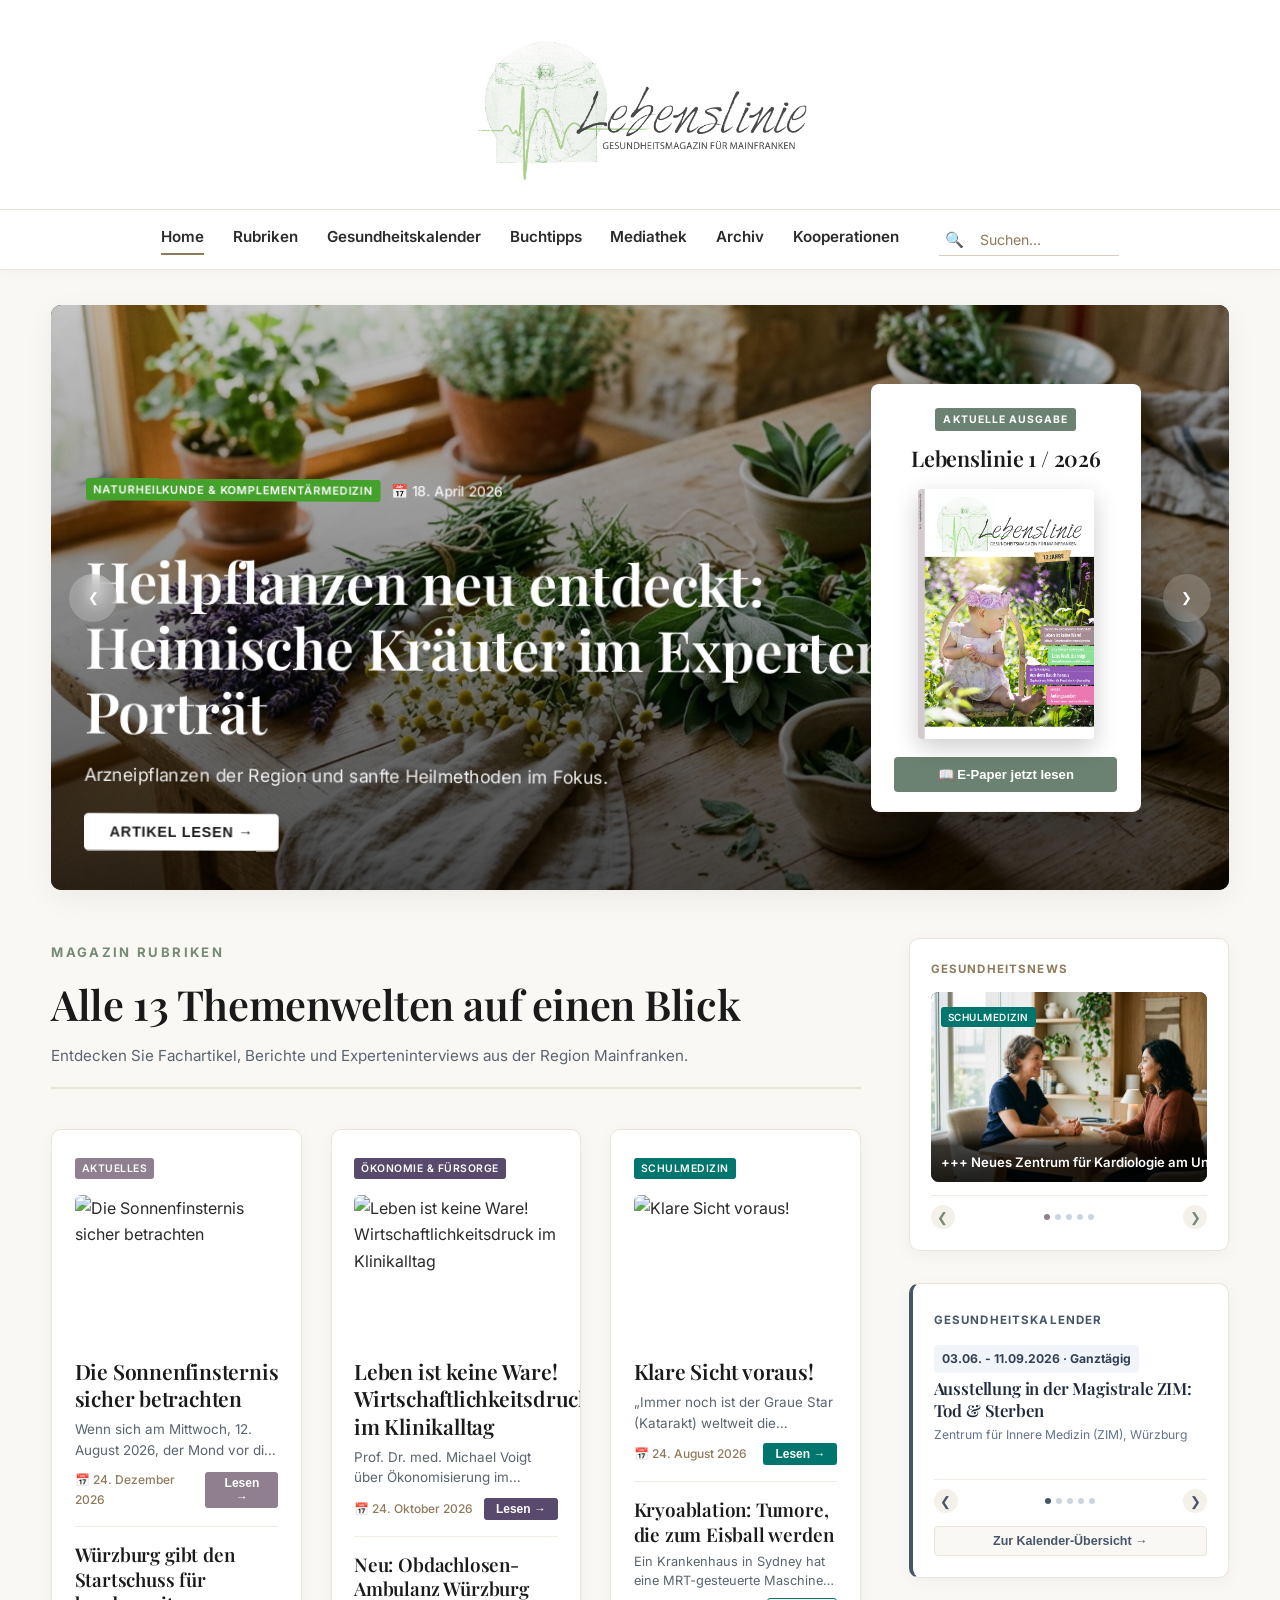
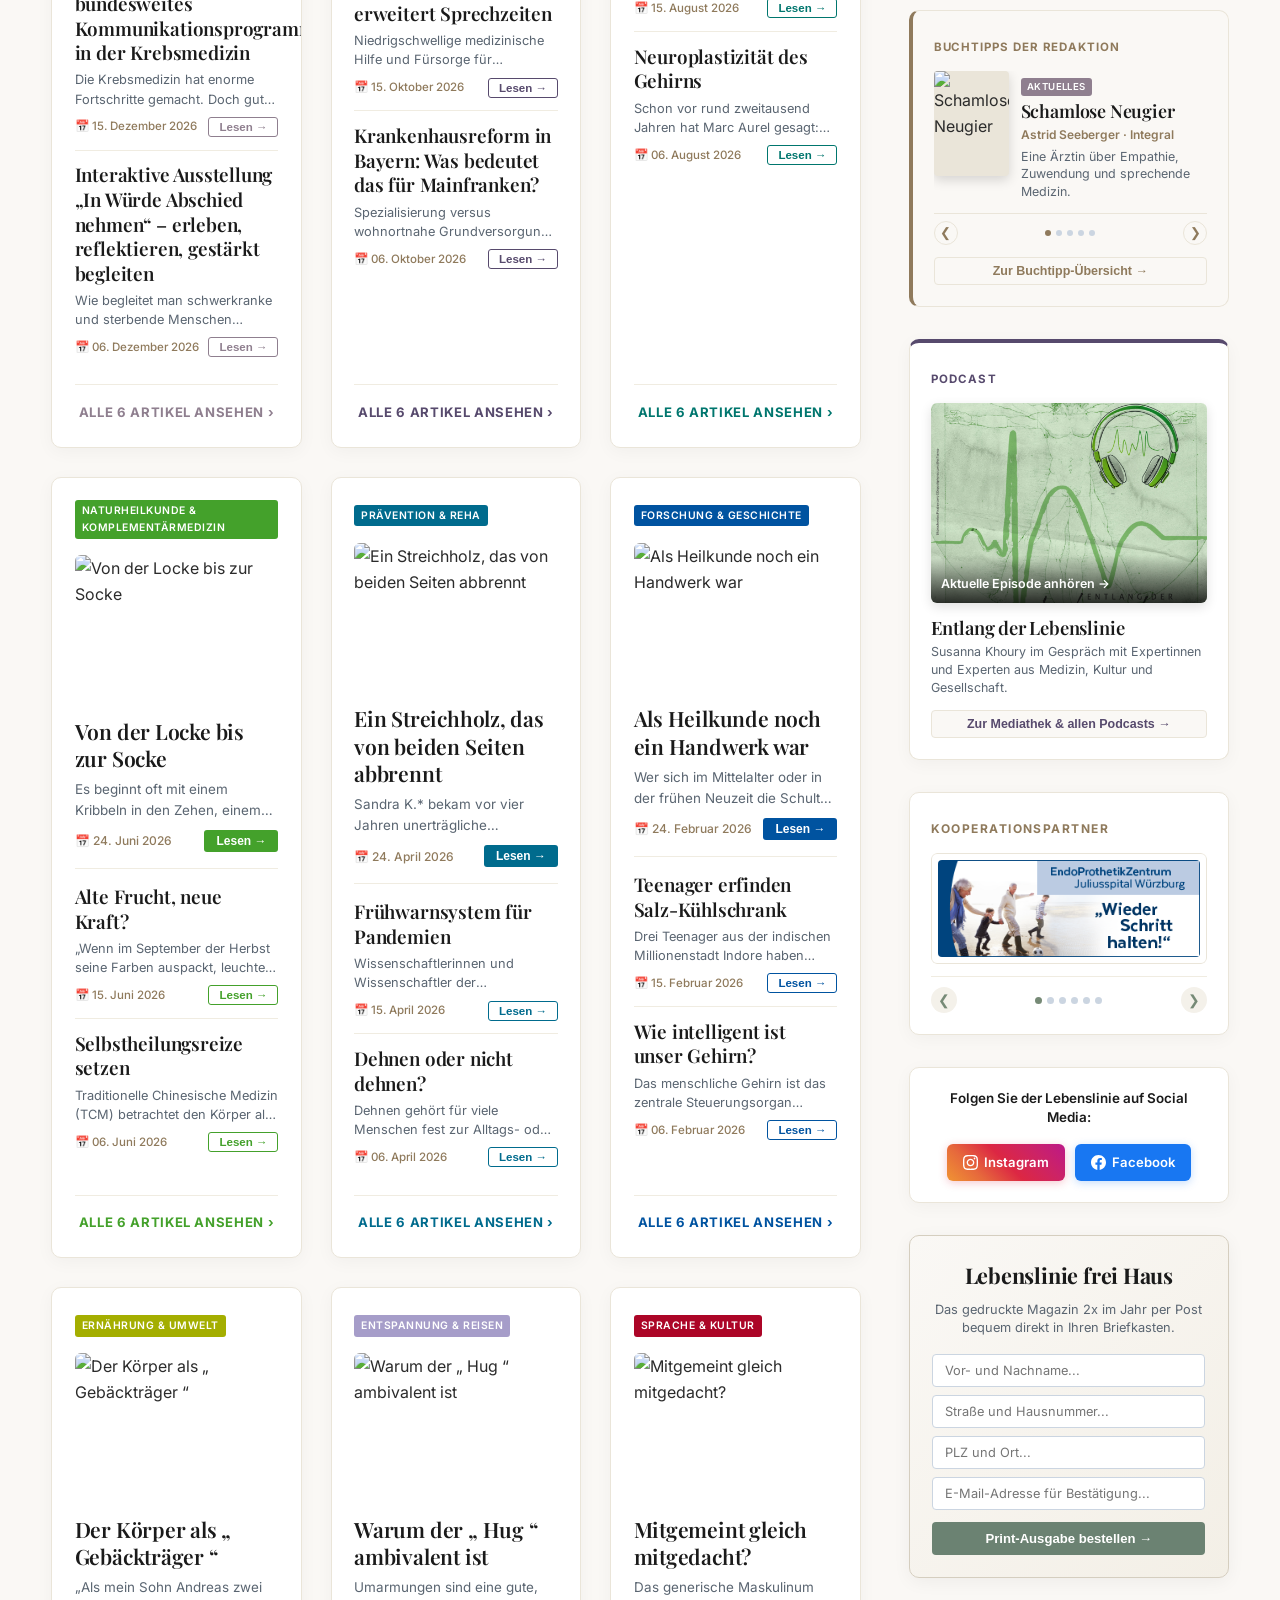
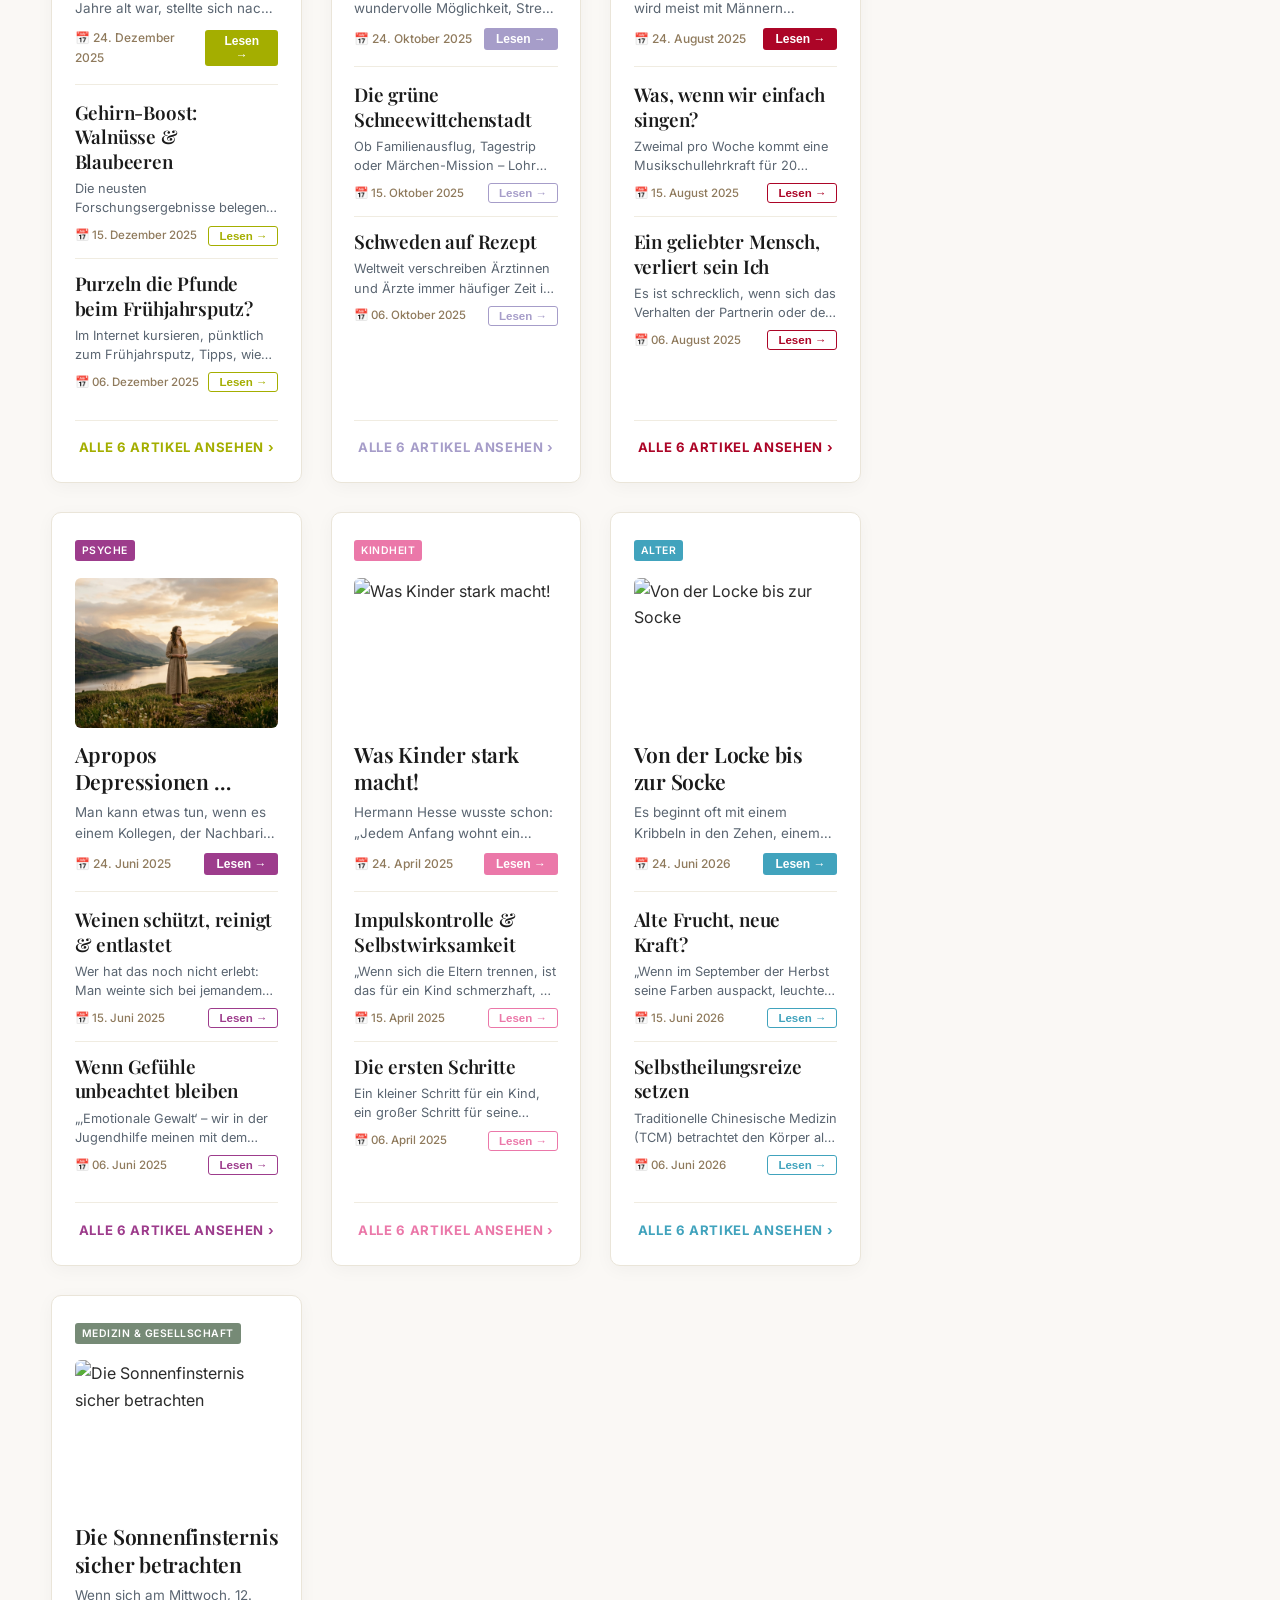
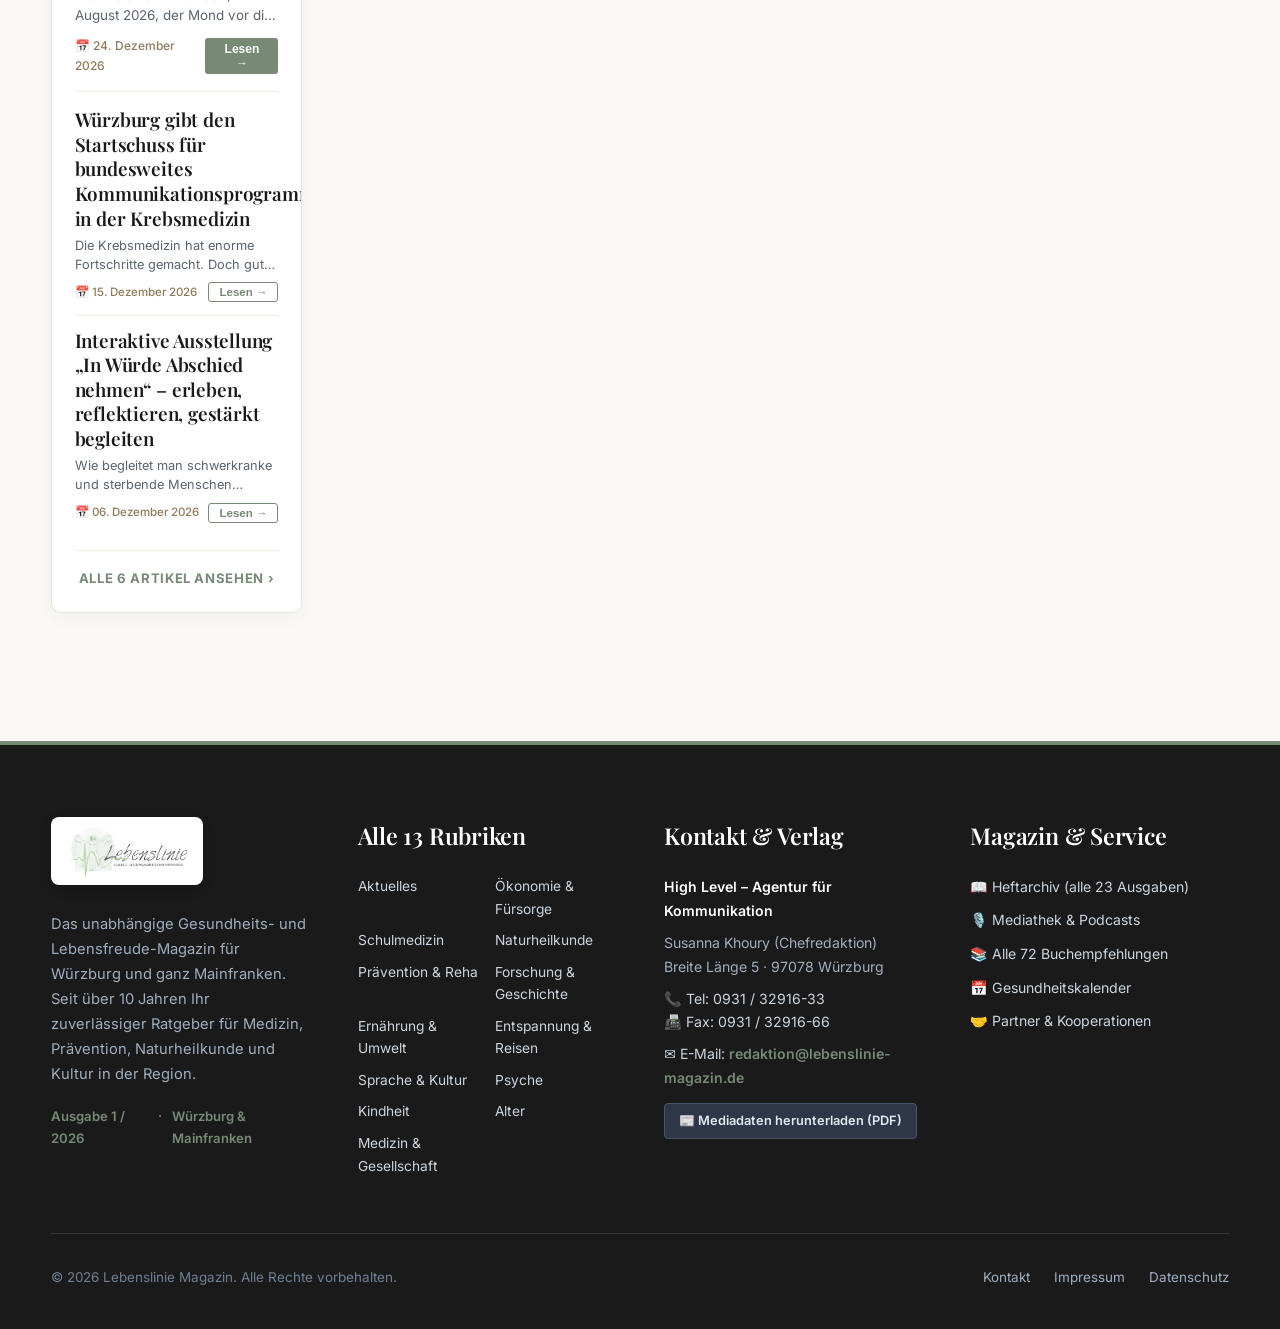
==== index.html @ 29cf3cfd "feat: integrate 3D interactive flipbook engine for all 23 issues in heftarchiv" ====
<!DOCTYPE html>
<html lang="de">
<head>
    <meta charset="UTF-8">
    <meta name="viewport" content="width=device-width, initial-scale=1.0">
    <title>Lebenslinie Magazin — Gesundheitsmagazin für Würzburg & Mainfranken</title>
    <link rel="stylesheet" href="style.css">
    <!-- PDF.js and StPageFlip for Interactive Flipbook -->
    <script src="assets/js/pdf.min.js"></script>
    <script src="assets/js/page-flip.browser.js"></script>
    
    <!-- FONTS: Editorial Serif (Cormorant Garamond & Playfair Display) + Clean Sans (Inter) -->
    <link rel="preconnect" href="https://fonts.googleapis.com">
    <link rel="preconnect" href="https://fonts.gstatic.com" crossorigin>
    <link href="https://fonts.googleapis.com/css2?family=Playfair+Display:ital,wght@0,400;0,600;0,700;0,800;1,400;1,600;1,700&family=Inter:wght@400;500;600;700&display=swap" rel="stylesheet">
    
    <style>
                        /* Editorial Headings (Playfair Display von Beginn an) */
        h1, h2, h3, h4, h5, h6, .hero-slide-content h1, .editorial-card h4, .editorial-card h5, .heft-card h3, .podcast-episode-card h3, .oton-card h4, .partner-full-card h3, .calendar-event-card h4 {
            font-family: 'Playfair Display', Georgia, 'Times New Roman', serif !important;
            font-weight: 700;
            letter-spacing: -0.01em;
        }

                /* CONTINUOUS TICKER ANIMATION (1 ZEILE, ANIMIERT, 350PX, KEIN KASTEN) */
        .header-ticker-marquee {
            width: 480px;
            max-width: 90vw;
            height: 32px;
            overflow: hidden;
            white-space: nowrap;
            position: relative;
            background: transparent;
            border: none;
            padding: 0;
            margin: 0;
            display: flex;
            align-items: center;
            mask-image: linear-gradient(to right, transparent 0%, black 4%, black 96%, transparent 100%);
            -webkit-mask-image: linear-gradient(to right, transparent 0%, black 4%, black 96%, transparent 100%);
        }
        .header-ticker-track {
            display: inline-flex;
            align-items: center;
            white-space: nowrap;
            width: max-content;
            flex-shrink: 0;
            animation: marqueeAnimation 55s linear infinite;
        }
        .header-ticker-marquee:hover .header-ticker-track {
            animation-play-state: paused;
        }
        @keyframes marqueeAnimation {
            0% {
                transform: translate3d(0, 0, 0);
            }
            100% {
                transform: translate3d(-50%, 0, 0);
            }
        }
        .ticker-item {
            display: inline-flex;
            align-items: center;
            font-size: 0.88rem;
            font-weight: 600;
            text-decoration: none;
            white-space: nowrap;
            flex-shrink: 0;
            line-height: 1;
            cursor: pointer;
            transition: opacity 0.2s ease;
        }
        .ticker-item:hover {
            text-decoration: underline;
            opacity: 0.8;
        }
        .ticker-dot {
            display: inline-block;
            width: 7px;
            height: 7px;
            border-radius: 50%;
            margin-right: 7px;
            flex-shrink: 0;
        }
        .ticker-sep {
            display: inline-block;
            margin: 0 14px;
            color: #8F7A5C;
            font-weight: 700;
            font-size: 0.86rem;
            white-space: nowrap;
            flex-shrink: 0;
            user-select: none;
        }

                /* NAVIGATION & SEARCH IN NAV (ZENTRIERT, KEIN BUTTON UM DIE SUCHE) */
        .search-box-nav {
            display: inline-flex;
            align-items: center;
            gap: 6px;
            background: transparent;
            border: none;
            border-bottom: 1px solid #D5CEBF;
            padding: 3px 6px;
            width: 180px;
            transition: all 0.25s ease;
            margin-left: 0.5rem;
        }
        .search-box-nav:focus-within {
            border-bottom: 1.5px solid #768A76;
            width: 220px;
        }
        .search-input-nav {
            border: none;
            background: transparent;
            outline: none;
            font-size: 0.88rem;
            width: 100%;
            color: #1A1A1A;
            font-family: inherit;
        }
        .search-input-nav::placeholder {
            color: #8F7A5C;
        }

        .page-content-wrapper {
            max-width: 1380px;
            margin: 0 auto;
            padding: 3rem 4%;
            display: flex;
            gap: 3rem;
            align-items: flex-start;
        }
        .main-content-area {
            flex: 1;
            min-width: 0;
        }
        @media (max-width: 1100px) {
            .page-content-wrapper {
                flex-direction: column;
            }
            .magazin-sidebar {
                width: 100% !important;
                margin-top: 2rem;
            }
            .category-3col-grid {
                grid-template-columns: repeat(2, 1fr) !important;
            }
        }
        @media (max-width: 700px) {
            .category-3col-grid {
                grid-template-columns: 1fr !important;
            }
        }
        .mediathek-subnav-btn {
            background: #FFFFFF;
            border: 1px solid #EAE5D9;
            padding: 10px 20px;
            border-radius: 6px;
            font-size: 0.9rem;
            font-weight: 600;
            color: #4A5568;
            cursor: pointer;
            text-decoration: none;
            display: inline-flex;
            align-items: center;
            gap: 8px;
            transition: all 0.2s ease;
        }
        .mediathek-subnav-btn:hover {
            background: #768A76;
            color: #FFFFFF;
            border-color: #768A76;
        }
    

/* HERZSCHLAG 5X BEAT WIGGLE ANIMATION (8.05s) */
/* HERZSCHLAG 5X BEAT WIGGLE ANIMATION (8.05s) */
@keyframes heartbeatWiggle {
    0% { transform: scale(1) translate(0, 0); }
    
    /* 1. HERZSCHLAG (t ~ 0.70s) */
    8.0% { transform: scale(1) translate(0, 0); }
    9.0% { transform: scale(1.055) translate(-4px, -3px) rotate(-0.4deg); }
    10.5% { transform: scale(1.025) translate(4px, 2px) rotate(0.3deg); }
    12.0% { transform: scale(1.060) translate(-3px, 4px) rotate(-0.3deg); }
    14.5% { transform: scale(1.010) translate(1px, -1px); }
    16.0% { transform: scale(1) translate(0, 0); }

    /* 2. HERZSCHLAG (t ~ 2.20s) */
    26.5% { transform: scale(1) translate(0, 0); }
    27.5% { transform: scale(1.055) translate(4px, -3px) rotate(0.4deg); }
    29.0% { transform: scale(1.025) translate(-4px, 2px) rotate(-0.3deg); }
    30.5% { transform: scale(1.060) translate(3px, 4px) rotate(0.3deg); }
    33.0% { transform: scale(1.010) translate(-1px, -1px); }
    34.5% { transform: scale(1) translate(0, 0); }

    /* 3. HERZSCHLAG (t ~ 3.70s) */
    45.0% { transform: scale(1) translate(0, 0); }
    46.0% { transform: scale(1.055) translate(-4px, -3px) rotate(-0.4deg); }
    47.5% { transform: scale(1.025) translate(4px, 2px) rotate(0.3deg); }
    49.0% { transform: scale(1.060) translate(-3px, 4px) rotate(-0.3deg); }
    51.5% { transform: scale(1.010) translate(1px, -1px); }
    53.0% { transform: scale(1) translate(0, 0); }

    /* 4. HERZSCHLAG (t ~ 5.15s) */
    63.0% { transform: scale(1) translate(0, 0); }
    64.0% { transform: scale(1.055) translate(4px, -3px) rotate(0.4deg); }
    65.5% { transform: scale(1.025) translate(-4px, 2px) rotate(-0.3deg); }
    67.0% { transform: scale(1.060) translate(3px, 4px) rotate(0.3deg); }
    69.5% { transform: scale(1.010) translate(-1px, -1px); }
    71.0% { transform: scale(1) translate(0, 0); }

    /* 5. HERZSCHLAG (t ~ 6.65s) */
    81.5% { transform: scale(1) translate(0, 0); }
    82.5% { transform: scale(1.055) translate(-4px, -3px) rotate(-0.4deg); }
    84.0% { transform: scale(1.025) translate(4px, 2px) rotate(0.3deg); }
    85.5% { transform: scale(1.060) translate(-3px, 4px) rotate(-0.3deg); }
    88.0% { transform: scale(1.010) translate(1px, -1px); }
    89.5% { transform: scale(1) translate(0, 0); }
    
    100% { transform: scale(1) translate(0, 0); }
}

.hero-slide.heartbeat-pulse {
    animation: heartbeatWiggle 8.05s cubic-bezier(0.22, 1, 0.36, 1) 1 forwards !important;
    transform-origin: center center;
    will-change: transform;
}



/* Kinfolk Hero Slider Styling (Exakt ausgerichtet an Inhaltsbreite) */
.hero-slider-wrapper {
    max-width: 1380px;
    margin: 2.2rem auto 0 auto;
    padding: 0 4%;
}
.hero-slider-container {
    position: relative;
    width: 100%;
    height: 65vh;
    min-height: 480px;
    max-height: 680px;
    overflow: hidden;
    background-color: #243028;
    border-radius: 10px;
    box-shadow: 0 8px 30px rgba(0,0,0,0.06);
}
.hero-slide-overlay {
    padding: 3rem 4rem !important;
}
@media (max-width: 768px) {
    .hero-slider-wrapper {
        margin-top: 1.2rem;
    }
    .hero-slide-overlay {
        padding: 2rem 1.5rem !important;
    }
}

/* Floating Issue Card in Hero Slider */
.hero-floating-issue-card {
    position: absolute;
    right: 88px;
    top: 50%;
    transform: translateY(-50%);
    z-index: 10;
    width: 270px;
    background: #FFFFFF;
    border-radius: 8px;
    box-shadow: 0 16px 40px rgba(0,0,0,0.32);
    padding: 1.2rem 1.4rem;
    text-align: center;
    border: 1px solid rgba(255,255,255,0.2);
}
@media (max-width: 1024px) {
    .hero-floating-issue-card {
        display: none !important;
    }
}

</style>
    <!-- CORE ROUTING ENGINE (LOADED IN HEAD FOR IMMEDIATE AVAILABILITY) -->
    <script>
    window.switchView = function(viewId, catName, catColor, catDesc) {
        try {
            if (window.closeSearchOverlay) window.closeSearchOverlay();

            var views = {
                'home': document.getElementById('view-home'),
                'category': document.getElementById('view-category-archive'),
                'buchtipps': document.getElementById('view-buchtipps-archive'),
                'heftarchiv': document.getElementById('view-heftarchiv'),
                'mediathek': document.getElementById('view-mediathek'),
                'kalender': document.getElementById('view-gesundheitskalender'),
                'kooperationen': document.getElementById('view-kooperationen')
            };

            for (var key in views) {
                if (views[key]) views[key].style.display = 'none';
            }

            // Target view activation
            var targetView = views[viewId];
            if (targetView) {
                targetView.style.display = 'block';
            } else if (views['home']) {
                views['home'].style.display = 'block';
            }

            // Update active state in Navigation
            var navLinks = document.querySelectorAll('.main-nav-link');
            navLinks.forEach(function(link) {
                if (link) link.classList.remove('active');
            });

            if (viewId === 'home') {
                var el = document.querySelector('.nav-go-home');
                if (el) el.classList.add('active');
            } else if (viewId === 'category') {
                var el = document.querySelector('.rubrik-all-btn');
                if (el) el.classList.add('active');

                catName = catName || 'Aktuelles';
                catColor = catColor || '#768A76';
                catDesc = catDesc || 'Alle veröffentlichten Beiträge dieser Rubrik im Überblick.';

                var archiveTitle = document.getElementById('archive-title-text');
                var archiveBadge = document.getElementById('archive-badge-text');
                var archiveDesc = document.getElementById('archive-desc-text');
                var archiveBox = document.getElementById('archive-header-box');
                var archiveBreadcrumb = document.getElementById('archive-breadcrumb-cat');

                if (archiveTitle) archiveTitle.textContent = catName;
                if (archiveBreadcrumb) archiveBreadcrumb.textContent = catName;
                if (archiveDesc) archiveDesc.textContent = catDesc;
                if (archiveBadge) {
                    archiveBadge.textContent = catName;
                    archiveBadge.style.backgroundColor = catColor;
                }
                if (archiveBox) archiveBox.style.borderLeftColor = catColor;

                if (typeof window.renderCategoryArchive === 'function') {
                    window.renderCategoryArchive(catName, catColor);
                }
            } else if (viewId === 'buchtipps') {
                var el = document.querySelector('.buchtipp-all-btn');
                if (el) el.classList.add('active');

                if (typeof window.showBuchtippsArchive === 'function') {
                    window.showBuchtippsArchive(catName, catColor || '#8F7A5C', catDesc || '');
                }
            } else if (viewId === 'heftarchiv') {
                var el = document.querySelector('.nav-go-archiv');
                if (el) el.classList.add('active');
            } else if (viewId === 'mediathek') {
                var el = document.querySelector('.mediathek-all-btn');
                if (el) el.classList.add('active');
            } else if (viewId === 'kalender') {
                var el = document.querySelector('.nav-go-kalender');
                if (el) el.classList.add('active');
                if (typeof window.initCalendarSearch === 'function') {
                    window.initCalendarSearch();
                }
            } else if (viewId === 'kooperationen') {
                var el = document.querySelector('.nav-go-kooperationen');
                if (el) el.classList.add('active');
            }

            if (document.activeElement && typeof document.activeElement.blur === 'function') {
                document.activeElement.blur();
            }

            window.scrollTo({ top: 0, behavior: 'smooth' });
        } catch(err) {
            console.error('switchView error:', err);
        }
        return false;
    };

    window.filterCalendarEvents = function(query) {
        var rawQuery = (query || '').toLowerCase().trim();
        var cards = document.querySelectorAll('#view-gesundheitskalender .calendar-event-card');
        var clearBtn = document.getElementById('calendar-search-clear');
        var countBadge = document.getElementById('calendar-count-badge');
        var noResultsBox = document.getElementById('calendar-no-results');
        var noResultsMsg = document.getElementById('calendar-no-results-msg');
        
        if (clearBtn) {
            clearBtn.style.display = rawQuery ? 'block' : 'none';
        }
        
        var terms = rawQuery.split(/\s+/).filter(function(t) { return t.length > 0; });
        var visibleCount = 0;
        var totalCount = cards.length;
        
        cards.forEach(function(card) {
            if (terms.length === 0) {
                card.style.display = 'flex';
                visibleCount++;
            } else {
                var text = (card.textContent || '').toLowerCase();
                var matchesAll = terms.every(function(term) {
                    return text.indexOf(term) !== -1;
                });
                if (matchesAll) {
                    card.style.display = 'flex';
                    visibleCount++;
                } else {
                    card.style.display = 'none';
                }
            }
        });
        
        if (countBadge) {
            if (terms.length === 0) {
                countBadge.textContent = totalCount + ' Termine gesamt';
            } else {
                countBadge.textContent = visibleCount + ' von ' + totalCount + ' Terminen';
            }
        }
        
        if (noResultsBox) {
            if (visibleCount === 0 && terms.length > 0) {
                noResultsBox.style.display = 'block';
                if (noResultsMsg) {
                    noResultsMsg.textContent = 'Für „' + (query || '').trim() + '“ wurden leider keine passenden Veranstaltungen gefunden.';
                }
            } else {
                noResultsBox.style.display = 'none';
            }
        }
    };

    window.clearCalendarSearch = function() {
        var input = document.getElementById('calendar-search-input');
        if (input) input.value = '';
        
        var chips = document.querySelectorAll('#view-gesundheitskalender .cal-chip');
        chips.forEach(function(chip, idx) {
            if (idx === 0) {
                chip.style.background = '#475569';
                chip.style.color = '#FFF';
                chip.style.borderColor = '#475569';
                chip.style.fontWeight = '600';
            } else {
                chip.style.background = '#F8FAFC';
                chip.style.color = '#475569';
                chip.style.borderColor = '#CBD5E1';
                chip.style.fontWeight = '500';
            }
        });
        
        window.filterCalendarEvents('');
    };

    window.filterCalendarChip = function(query, btnEl) {
        var input = document.getElementById('calendar-search-input');
        if (input) input.value = query;
        
        var chips = document.querySelectorAll('#view-gesundheitskalender .cal-chip');
        chips.forEach(function(chip) {
            chip.style.background = '#F8FAFC';
            chip.style.color = '#475569';
            chip.style.borderColor = '#CBD5E1';
            chip.style.fontWeight = '500';
        });
        
        if (btnEl) {
            btnEl.style.background = '#475569';
            btnEl.style.color = '#FFF';
            btnEl.style.borderColor = '#475569';
            btnEl.style.fontWeight = '600';
        }
        
        window.filterCalendarEvents(query);
    };

    window.initCalendarSearch = function() {
        var input = document.getElementById('calendar-search-input');
        var val = input ? input.value : '';
        window.filterCalendarEvents(val);
    };

    
    window.filterHeftarchivYear = function(year, btnEl) {
        var cards = document.querySelectorAll('#heftarchiv-grid .heft-card');
        var buttons = document.querySelectorAll('.heft-year-btn');
        buttons.forEach(function(b) {
            b.style.background = '#FFFFFF';
            b.style.color = '#4A5568';
            b.style.borderColor = '#D5CEBF';
            b.style.fontWeight = '500';
            b.classList.remove('active');
        });
        if (btnEl) {
            btnEl.style.background = '#768A76';
            btnEl.style.color = '#FFFFFF';
            btnEl.style.borderColor = '#768A76';
            btnEl.style.fontWeight = '700';
            btnEl.classList.add('active');
        }
        var count = 0;
        cards.forEach(function(card) {
            var text = card.textContent || '';
            if (year === 'all' || text.indexOf(year) !== -1) {
                card.style.display = 'flex';
                count++;
            } else {
                card.style.display = 'none';
            }
        });
        var countEl = document.getElementById('heftarchiv-count-badge');
        if (countEl) {
            if (year === 'all') {
                countEl.textContent = 'Alle 23 Ausgaben';
            } else {
                countEl.textContent = count + ' ' + (count === 1 ? 'Ausgabe' : 'Ausgaben') + ' aus dem Jahr ' + year;
            }
        }
    };

    function switchView(viewId, catName, catColor, catDesc) {
        return window.switchView(viewId, catName, catColor, catDesc);
    }
    </script>
<script>
    /* ==================== REFINED SIDEBAR CONTROLLER ==================== */
    (function() {
        window.prevSidebarNews = function(btn) {
            var box = btn.closest('.sidebar-news-box');
            if (box) {
                var slides = box.querySelectorAll('.sidebar-news-slide');
                var dots = box.querySelectorAll('.sidebar-news-dots span');
                var cur = 0;
                slides.forEach(function(s, i){ if(s.style.display !== 'none' && s.classList.contains('active')) cur = i; });
                var nxt = (cur - 1 + slides.length) % slides.length;
                slides.forEach(function(s, i){ 
                    s.style.display = (i === nxt)?'block':'none'; 
                    if(i===nxt) {
                        s.classList.add('active');
                        var ticker = s.querySelector('.news-ticker-text');
                        if (ticker) {
                            ticker.style.animation = 'none';
                            ticker.offsetHeight; // trigger reflow
                            ticker.style.animation = 'newsTickerScroll 7.5s linear infinite';
                        }
                    } else {
                        s.classList.remove('active');
                    }
                });
                dots.forEach(function(d, i){ if(i===nxt){ d.classList.add('active'); d.style.background='#8f7f8f'; } else { d.classList.remove('active'); d.style.background='#CBD5E1'; } });
            }
        };

        window.nextSidebarNews = function(btn) {
            var box = btn.closest('.sidebar-news-box');
            if (box) {
                var slides = box.querySelectorAll('.sidebar-news-slide');
                var dots = box.querySelectorAll('.sidebar-news-dots span');
                var cur = 0;
                slides.forEach(function(s, i){ if(s.style.display !== 'none' && s.classList.contains('active')) cur = i; });
                var nxt = (cur + 1) % slides.length;
                slides.forEach(function(s, i){ 
                    s.style.display = (i === nxt)?'block':'none'; 
                    if(i===nxt) {
                        s.classList.add('active');
                        var ticker = s.querySelector('.news-ticker-text');
                        if (ticker) {
                            ticker.style.animation = 'none';
                            ticker.offsetHeight; // trigger reflow
                            ticker.style.animation = 'newsTickerScroll 7.5s linear infinite';
                        }
                    } else {
                        s.classList.remove('active');
                    }
                });
                dots.forEach(function(d, i){ if(i===nxt){ d.classList.add('active'); d.style.background='#8f7f8f'; } else { d.classList.remove('active'); d.style.background='#CBD5E1'; } });
            }
        };

        // Auto-Slide News after each ticker run (7.5 seconds)
        setInterval(function() {
            var visibleBoxes = document.querySelectorAll('.sidebar-news-box');
            visibleBoxes.forEach(function(box) {
                if (box.offsetParent !== null) {
                    var nextBtn = box.querySelector('button[onclick*="nextSidebarNews"]');
                    if (nextBtn) window.nextSidebarNews(nextBtn);
                }
            });
        }, 7500);

        window.prevSidebarKalender = function(btn) {
            var box = btn.closest('.sidebar-kalender-box');
            if (box) {
                var slides = box.querySelectorAll('.sidebar-kalender-slide');
                var dots = box.querySelectorAll('.sidebar-kalender-dots span');
                var cur = 0;
                slides.forEach(function(s, i){ if(s.style.display !== 'none' && s.classList.contains('active')) cur = i; });
                var nxt = (cur - 1 + slides.length) % slides.length;
                slides.forEach(function(s, i){ s.style.display = (i === nxt)?'block':'none'; if(i===nxt) s.classList.add('active'); else s.classList.remove('active'); });
                dots.forEach(function(d, i){ if(i===nxt){ d.classList.add('active'); d.style.background='#475569'; } else { d.classList.remove('active'); d.style.background='#CBD5E1'; } });
            }
        };
        window.nextSidebarKalender = function(btn) {
            var box = btn.closest('.sidebar-kalender-box');
            if (box) {
                var slides = box.querySelectorAll('.sidebar-kalender-slide');
                var dots = box.querySelectorAll('.sidebar-kalender-dots span');
                var cur = 0;
                slides.forEach(function(s, i){ if(s.style.display !== 'none' && s.classList.contains('active')) cur = i; });
                var nxt = (cur + 1) % slides.length;
                slides.forEach(function(s, i){ s.style.display = (i === nxt)?'block':'none'; if(i===nxt) s.classList.add('active'); else s.classList.remove('active'); });
                dots.forEach(function(d, i){ if(i===nxt){ d.classList.add('active'); d.style.background='#475569'; } else { d.classList.remove('active'); d.style.background='#CBD5E1'; } });
            }
        };

        window.prevSidebarBuchtipps = function(btn) {
            var box = btn.closest('.sidebar-buchtipps-box');
            if (box) {
                var slides = box.querySelectorAll('.sidebar-buchtipps-slide');
                var dots = box.querySelectorAll('.sidebar-buchtipps-dots span');
                var cur = 0;
                slides.forEach(function(s, i){ if(s.style.display !== 'none' && s.classList.contains('active')) cur = i; });
                var nxt = (cur - 1 + slides.length) % slides.length;
                slides.forEach(function(s, i){ s.style.display = (i === nxt)?'flex':'none'; if(i===nxt) s.classList.add('active'); else s.classList.remove('active'); });
                dots.forEach(function(d, i){ if(i===nxt){ d.classList.add('active'); d.style.background='#8F7A5C'; } else { d.classList.remove('active'); d.style.background='#CBD5E1'; } });
            }
        };
        window.nextSidebarBuchtipps = function(btn) {
            var box = btn.closest('.sidebar-buchtipps-box');
            if (box) {
                var slides = box.querySelectorAll('.sidebar-buchtipps-slide');
                var dots = box.querySelectorAll('.sidebar-buchtipps-dots span');
                var cur = 0;
                slides.forEach(function(s, i){ if(s.style.display !== 'none' && s.classList.contains('active')) cur = i; });
                var nxt = (cur + 1) % slides.length;
                slides.forEach(function(s, i){ s.style.display = (i === nxt)?'flex':'none'; if(i===nxt) s.classList.add('active'); else s.classList.remove('active'); });
                dots.forEach(function(d, i){ if(i===nxt){ d.classList.add('active'); d.style.background='#8F7A5C'; } else { d.classList.remove('active'); d.style.background='#CBD5E1'; } });
            }
        };

        // Auto-Slide Buchtipps every 7 seconds
        setInterval(function() {
            var visibleBoxes = document.querySelectorAll('.sidebar-buchtipps-box');
            visibleBoxes.forEach(function(box) {
                if (box.offsetParent !== null) {
                    var nextBtn = box.querySelector('button[onclick*="nextSidebarBuchtipps"]');
                    if (nextBtn) window.nextSidebarBuchtipps(nextBtn);
                }
            });
        }, 7000);

        window.prevPartnerSlide = function(btn) {
            var box = (btn && btn.closest) ? btn.closest('.partner-slider-sidebar-box') : document.querySelector('.partner-slider-sidebar-box');
            if (box) {
                var slides = box.querySelectorAll('.partner-slide');
                var dots = box.querySelectorAll('.partner-dot');
                var cur = 0;
                slides.forEach(function(s, i){ if(s.style.display !== 'none' && s.classList.contains('active')) cur = i; });
                var nxt = (cur - 1 + slides.length) % slides.length;
                slides.forEach(function(s, i){ s.style.display = (i === nxt)?'flex':'none'; if(i===nxt) s.classList.add('active'); else s.classList.remove('active'); });
                dots.forEach(function(d, i){ if(i===nxt){ d.classList.add('active'); d.style.background='#768A76'; } else { d.classList.remove('active'); d.style.background='#CBD5E1'; } });
            }
        };
        window.nextPartnerSlide = function(btn) {
            var box = (btn && btn.closest) ? btn.closest('.partner-slider-sidebar-box') : document.querySelector('.partner-slider-sidebar-box');
            if (box) {
                var slides = box.querySelectorAll('.partner-slide');
                var dots = box.querySelectorAll('.partner-dot');
                var cur = 0;
                slides.forEach(function(s, i){ if(s.style.display !== 'none' && s.classList.contains('active')) cur = i; });
                var nxt = (cur + 1) % slides.length;
                slides.forEach(function(s, i){ s.style.display = (i === nxt)?'flex':'none'; if(i===nxt) s.classList.add('active'); else s.classList.remove('active'); });
                dots.forEach(function(d, i){ if(i===nxt){ d.classList.add('active'); d.style.background='#768A76'; } else { d.classList.remove('active'); d.style.background='#CBD5E1'; } });
            }
        };
        window.goToPartnerSlide = function(idx, el) {
            var box = (el && el.closest) ? el.closest('.partner-slider-sidebar-box') : document.querySelector('.partner-slider-sidebar-box');
            if (box) {
                var slides = box.querySelectorAll('.partner-slide');
                var dots = box.querySelectorAll('.partner-dot');
                slides.forEach(function(s, i){ s.style.display = (i === idx)?'flex':'none'; if(i===idx) s.classList.add('active'); else s.classList.remove('active'); });
                dots.forEach(function(d, i){ if(i===idx){ d.classList.add('active'); d.style.background='#768A76'; } else { d.classList.remove('active'); d.style.background='#CBD5E1'; } });
            }
        };

        // Auto-Slide Partner every 6 seconds
        setInterval(function() {
            var visibleBoxes = document.querySelectorAll('.partner-slider-sidebar-box');
            visibleBoxes.forEach(function(box) {
                if (box.offsetParent !== null) {
                    var nextBtn = box.querySelector('.partner-next-btn');
                    if (nextBtn) window.nextPartnerSlide(nextBtn);
                }
            });
        }, 6000);
    })();
</script>
</head>
<body style="margin: 0; padding: 0; font-family: 'Inter', system-ui, sans-serif; background-color: #FAF8F5; color: #2B2B2B;">

    <!-- TOP HEADER: GROSSES LOGO LINKS + DURCHLAUFENDER TICKER RECHTS -->
    <header style="background: #FFFFFF; border-bottom: 1px solid #EAE5D9; padding: 2.2rem 4% 1.8rem 4%; text-align: center;">
        <div style="max-width: 1380px; margin: 0 auto; display: flex; justify-content: center; align-items: center;">
            <a href="javascript:void(0);" onclick="return switchView('home');" style="text-decoration: none; display: inline-flex; justify-content: center; align-items: center;">
                <img src="LL-Logo.png" alt="Lebenslinie Magazin" style="height: 145px; max-height: 160px; width: auto; object-fit: contain; transition: transform 0.2s ease;">
            </a>
        </div>
    </header>

    <!-- NAVIGATION BAR MIT HAUPTNAVIGATION LINKS/MITTIG + SUCHE RECHTS VON DER NAVI -->
    <nav style="background: #FFFFFF; border-bottom: 1px solid #EAE5D9; padding: 0.85rem 4%; position: relative; z-index: 100; box-shadow: 0 2px 10px rgba(0,0,0,0.03);">
        <div style="max-width: 1380px; margin: 0 auto; display: flex; justify-content: center; align-items: center; gap: 2rem; flex-wrap: wrap;">
            
            <!-- 1. HAUPTNAVIGATION LINKS / MITTIG -->
            <div style="display: flex; align-items: center; gap: 1.8rem; font-size: 0.95rem; font-weight: 600; flex-wrap: wrap;">
                <a href="javascript:void(0);" onclick="return switchView('home');" class="main-nav-link nav-go-home active">Home</a>
                
<div class="nav-item-dropdown">
                    <a href="javascript:void(0);" onclick="return switchView('category', 'Aktuelles', '#8f7f8f', 'Neueste Nachrichten, Berichte und Entwicklungen im Gesundheitswesen Mainfrankens.');" class="main-nav-link rubrik-all-btn">
                        Rubriken
                    </a>
                    <div class="dropdown-menu">
                        
        <a href="javascript:void(0);" class="dropdown-item category-select-btn" onclick="return switchView('category', 'Aktuelles', '#8f7f8f', 'Neueste Nachrichten, Berichte und Entwicklungen im Gesundheitswesen Mainfrankens.');" data-cat-name="Aktuelles">
            <span class="dropdown-square" style="background-color: #8f7f8f;"></span>
            <span class="dropdown-text">Aktuelles</span>
        </a>
    

        <a href="javascript:void(0);" class="dropdown-item category-select-btn" onclick="return switchView('category', 'Ökonomie & Fürsorge', '#574a6d', 'Gesundheitspolitik, Klinikmanagement, Pflegeethik und gesellschaftliche Debatten.');" data-cat-name="Ökonomie & Fürsorge">
            <span class="dropdown-square" style="background-color: #574a6d;"></span>
            <span class="dropdown-text">Ökonomie & Fürsorge</span>
        </a>
    

        <a href="javascript:void(0);" class="dropdown-item category-select-btn" onclick="return switchView('category', 'Schulmedizin', '#00766e', 'Medizinische Aufklärung, neue Behandlungsmethoden und Diagnoseverfahren aus den Kliniken Mainfrankens.');" data-cat-name="Schulmedizin">
            <span class="dropdown-square" style="background-color: #00766e;"></span>
            <span class="dropdown-text">Schulmedizin</span>
        </a>
    

        <a href="javascript:void(0);" class="dropdown-item category-select-btn" onclick="return switchView('category', 'Naturheilkunde & Komplementärmedizin', '#44a12b', 'Pflanzenheilkunde, sanfte Medizin und ganzheitliche Heilmethoden im Experten-Fokus.');" data-cat-name="Naturheilkunde & Komplementärmedizin">
            <span class="dropdown-square" style="background-color: #44a12b;"></span>
            <span class="dropdown-text">Naturheilkunde & Komplementärmedizin</span>
        </a>
    

        <a href="javascript:void(0);" class="dropdown-item category-select-btn" onclick="return switchView('category', 'Prävention & Reha', '#006b8d', 'Vorsorgeuntersuchungen, körperliche Fitness, Reha-Maßnahmen und gesunde Lebensweise.');" data-cat-name="Prävention & Reha">
            <span class="dropdown-square" style="background-color: #006b8d;"></span>
            <span class="dropdown-text">Prävention & Reha</span>
        </a>
    

        <a href="javascript:void(0);" class="dropdown-item category-select-btn" onclick="return switchView('category', 'Forschung & Geschichte', '#0053a0', 'Meilensteine der Würzburger Medizingeschichte und wissenschaftliche Studien.');" data-cat-name="Forschung & Geschichte">
            <span class="dropdown-square" style="background-color: #0053a0;"></span>
            <span class="dropdown-text">Forschung & Geschichte</span>
        </a>
    

        <a href="javascript:void(0);" class="dropdown-item category-select-btn" onclick="return switchView('category', 'Ernährung & Umwelt', '#a4ae00', 'Regionale Lebensmittel, Rezepte, Mikrobiom-Forschung und nachhaltiger Umweltschutz.');" data-cat-name="Ernährung & Umwelt">
            <span class="dropdown-square" style="background-color: #a4ae00;"></span>
            <span class="dropdown-text">Ernährung & Umwelt</span>
        </a>
    

        <a href="javascript:void(0);" class="dropdown-item category-select-btn" onclick="return switchView('category', 'Entspannung & Reisen', '#a69dc9', 'Erholungsorte, Thermalbäder, Wanderrouten und Wohlfühloasen in Mainfranken.');" data-cat-name="Entspannung & Reisen">
            <span class="dropdown-square" style="background-color: #a69dc9;"></span>
            <span class="dropdown-text">Entspannung & Reisen</span>
        </a>
    

        <a href="javascript:void(0);" class="dropdown-item category-select-btn" onclick="return switchView('category', 'Sprache & Kultur', '#ac0527', 'Regionalgeschichte, Kulturberichte, Buchrezensionen und Kunst in der Region.');" data-cat-name="Sprache & Kultur">
            <span class="dropdown-square" style="background-color: #ac0527;"></span>
            <span class="dropdown-text">Sprache & Kultur</span>
        </a>
    

        <a href="javascript:void(0);" class="dropdown-item category-select-btn" onclick="return switchView('category', 'Psyche', '#9d3c8c', 'Seelische Gesundheit, Resilienz, Entschleunigung und Psychotherapie.');" data-cat-name="Psyche">
            <span class="dropdown-square" style="background-color: #9d3c8c;"></span>
            <span class="dropdown-text">Psyche</span>
        </a>
    

        <a href="javascript:void(0);" class="dropdown-item category-select-btn" onclick="return switchView('category', 'Kindheit', '#eb78a9', 'Kindergesundheit, Entwicklungstipps für Eltern und Pädagogik.');" data-cat-name="Kindheit">
            <span class="dropdown-square" style="background-color: #eb78a9;"></span>
            <span class="dropdown-text">Kindheit</span>
        </a>
    

        <a href="javascript:void(0);" class="dropdown-item category-select-btn" onclick="return switchView('category', 'Alter', '#41a3bd', 'Gesundes Älterwerden, Vitalität im Ruhestand, Senioreneinrichtungen und Pflege.');" data-cat-name="Alter">
            <span class="dropdown-square" style="background-color: #41a3bd;"></span>
            <span class="dropdown-text">Alter</span>
        </a>
    
                    </div>
                </div>

                <a href="javascript:void(0);" onclick="return switchView('kalender');" class="main-nav-link nav-go-kalender">
                    Gesundheitskalender
                </a>

<div class="nav-item-dropdown">
                    <a href="javascript:void(0);" onclick="return switchView('buchtipps');" class="main-nav-link buchtipp-all-btn">
                        Buchtipps
                    </a>
                    <div class="dropdown-menu">
                        
        <a href="javascript:void(0);" class="dropdown-item buchtipp-select-btn" onclick="return switchView('buchtipps', 'Aktuelles', '#8f7f8f', 'Neueste Nachrichten, Berichte und Entwicklungen im Gesundheitswesen Mainfrankens.');" data-cat-name="Aktuelles">
            <span class="dropdown-square" style="background-color: #8f7f8f;"></span>
            <span class="dropdown-text">Aktuelles</span>
        </a>
    

        <a href="javascript:void(0);" class="dropdown-item buchtipp-select-btn" onclick="return switchView('buchtipps', 'Ökonomie & Fürsorge', '#574a6d', 'Gesundheitspolitik, Klinikmanagement, Pflegeethik und gesellschaftliche Debatten.');" data-cat-name="Ökonomie & Fürsorge">
            <span class="dropdown-square" style="background-color: #574a6d;"></span>
            <span class="dropdown-text">Ökonomie & Fürsorge</span>
        </a>
    

        <a href="javascript:void(0);" class="dropdown-item buchtipp-select-btn" onclick="return switchView('buchtipps', 'Schulmedizin', '#00766e', 'Medizinische Aufklärung, neue Behandlungsmethoden und Diagnoseverfahren aus den Kliniken Mainfrankens.');" data-cat-name="Schulmedizin">
            <span class="dropdown-square" style="background-color: #00766e;"></span>
            <span class="dropdown-text">Schulmedizin</span>
        </a>
    

        <a href="javascript:void(0);" class="dropdown-item buchtipp-select-btn" onclick="return switchView('buchtipps', 'Naturheilkunde & Komplementärmedizin', '#44a12b', 'Pflanzenheilkunde, sanfte Medizin und ganzheitliche Heilmethoden im Experten-Fokus.');" data-cat-name="Naturheilkunde & Komplementärmedizin">
            <span class="dropdown-square" style="background-color: #44a12b;"></span>
            <span class="dropdown-text">Naturheilkunde & Komplementärmedizin</span>
        </a>
    

        <a href="javascript:void(0);" class="dropdown-item buchtipp-select-btn" onclick="return switchView('buchtipps', 'Prävention & Reha', '#006b8d', 'Vorsorgeuntersuchungen, körperliche Fitness, Reha-Maßnahmen und gesunde Lebensweise.');" data-cat-name="Prävention & Reha">
            <span class="dropdown-square" style="background-color: #006b8d;"></span>
            <span class="dropdown-text">Prävention & Reha</span>
        </a>
    

        <a href="javascript:void(0);" class="dropdown-item buchtipp-select-btn" onclick="return switchView('buchtipps', 'Forschung & Geschichte', '#0053a0', 'Meilensteine der Würzburger Medizingeschichte und wissenschaftliche Studien.');" data-cat-name="Forschung & Geschichte">
            <span class="dropdown-square" style="background-color: #0053a0;"></span>
            <span class="dropdown-text">Forschung & Geschichte</span>
        </a>
    

        <a href="javascript:void(0);" class="dropdown-item buchtipp-select-btn" onclick="return switchView('buchtipps', 'Ernährung & Umwelt', '#a4ae00', 'Regionale Lebensmittel, Rezepte, Mikrobiom-Forschung und nachhaltiger Umweltschutz.');" data-cat-name="Ernährung & Umwelt">
            <span class="dropdown-square" style="background-color: #a4ae00;"></span>
            <span class="dropdown-text">Ernährung & Umwelt</span>
        </a>
    

        <a href="javascript:void(0);" class="dropdown-item buchtipp-select-btn" onclick="return switchView('buchtipps', 'Entspannung & Reisen', '#a69dc9', 'Erholungsorte, Thermalbäder, Wanderrouten und Wohlfühloasen in Mainfranken.');" data-cat-name="Entspannung & Reisen">
            <span class="dropdown-square" style="background-color: #a69dc9;"></span>
            <span class="dropdown-text">Entspannung & Reisen</span>
        </a>
    

        <a href="javascript:void(0);" class="dropdown-item buchtipp-select-btn" onclick="return switchView('buchtipps', 'Sprache & Kultur', '#ac0527', 'Regionalgeschichte, Kulturberichte, Buchrezensionen und Kunst in der Region.');" data-cat-name="Sprache & Kultur">
            <span class="dropdown-square" style="background-color: #ac0527;"></span>
            <span class="dropdown-text">Sprache & Kultur</span>
        </a>
    

        <a href="javascript:void(0);" class="dropdown-item buchtipp-select-btn" onclick="return switchView('buchtipps', 'Psyche', '#9d3c8c', 'Seelische Gesundheit, Resilienz, Entschleunigung und Psychotherapie.');" data-cat-name="Psyche">
            <span class="dropdown-square" style="background-color: #9d3c8c;"></span>
            <span class="dropdown-text">Psyche</span>
        </a>
    

        <a href="javascript:void(0);" class="dropdown-item buchtipp-select-btn" onclick="return switchView('buchtipps', 'Kindheit', '#eb78a9', 'Kindergesundheit, Entwicklungstipps für Eltern und Pädagogik.');" data-cat-name="Kindheit">
            <span class="dropdown-square" style="background-color: #eb78a9;"></span>
            <span class="dropdown-text">Kindheit</span>
        </a>
    

        <a href="javascript:void(0);" class="dropdown-item buchtipp-select-btn" onclick="return switchView('buchtipps', 'Alter', '#41a3bd', 'Gesundes Älterwerden, Vitalität im Ruhestand, Senioreneinrichtungen und Pflege.');" data-cat-name="Alter">
            <span class="dropdown-square" style="background-color: #41a3bd;"></span>
            <span class="dropdown-text">Alter</span>
        </a>
    
                    </div>
                </div>

<div class="nav-item-dropdown">
                    <a href="javascript:void(0);" onclick="return switchView('mediathek');" class="main-nav-link mediathek-all-btn">
                        Mediathek
                    </a>
                    <div class="dropdown-menu" style="min-width: 280px;">
                        <a href="javascript:void(0);" onclick="window.downloadMediadatenPdf(event);" class="dropdown-item" style="color: #1A1A1A; font-weight: 600;"><span class="dropdown-square" style="background-color: #8F7A5C;"></span><span class="dropdown-text">📥 Mediadaten 2026 (PDF-Download)</span></a>
                        <a href="javascript:void(0);" class="dropdown-item" onclick="switchView('mediathek'); setTimeout(function(){ document.getElementById('mediathek-podcasts-sec')?.scrollIntoView({behavior:'smooth'}); }, 100);">
                            <span class="dropdown-square" style="background-color: #574a6d;"></span>
                            <span class="dropdown-text">🎙️ Podcasts</span>
                        </a>
                        <a href="javascript:void(0);" class="dropdown-item" onclick="switchView('mediathek'); setTimeout(function(){ document.getElementById('mediathek-otoene-sec')?.scrollIntoView({behavior:'smooth'}); }, 100);">
                            <span class="dropdown-square" style="background-color: #00766e;"></span>
                            <span class="dropdown-text">🎧 Fachmeinungen & Stimmen</span>
                        </a>
                        <a href="javascript:void(0);" class="dropdown-item" onclick="return switchView('heftarchiv');">
                            <span class="dropdown-square" style="background-color: #768A76;"></span>
                            <span class="dropdown-text">📖 Interaktive PDF-Ausgaben (Archiv)</span>
                        </a>
                    </div>
                </div>

                <a href="javascript:void(0);" onclick="return switchView('heftarchiv');" class="main-nav-link nav-go-archiv">
                    Archiv
                </a>

                <a href="javascript:void(0);" onclick="return switchView('kooperationen');" class="main-nav-link nav-go-kooperationen">
                    Kooperationen
                </a>
            </div>

            <!-- 2. SUCHE RECHTS VON DER NAVI -->
            <div class="search-box-nav">
                <span style="font-size: 0.95rem; color: #768A76; margin-right: 8px;">🔍</span>
                <input type="text" id="live-search-input" class="search-input-nav" placeholder="Suchen..." oninput="window.handleLiveSearch(this.value);" onfocus="if(this.value.trim().length > 0) window.openSearchOverlay();">
                <button id="clear-search-btn" onclick="window.clearSearch();" style="display: none; background: none; border: none; font-size: 0.95rem; color: #8F7A5C; cursor: pointer; padding: 0 4px;">✕</button>
            </div>

        </div>
    </nav>

    <!-- LIVE SEARCH RESULTS OVERLAY MODAL -->
    <div id="search-results-overlay" style="display: none; position: fixed; inset: 0; z-index: 9999; background: rgba(0,0,0,0.65); backdrop-filter: blur(5px); overflow-y: auto; padding: 3rem 1.5rem;">
        <div style="background: #FFFFFF; max-width: 900px; margin: 0 auto; border-radius: 12px; box-shadow: 0 25px 50px -12px rgba(0,0,0,0.25); overflow: hidden; border: 1px solid #EAE5D9;">
            <div style="padding: 1.5rem 2rem; border-bottom: 1px solid #EAE5D9; display: flex; justify-content: space-between; align-items: center; background: #FAF8F5;">
                <div>
                    <h3 style="margin: 0; font-family: 'Cormorant Garamond', 'Playfair Display', Georgia, serif; font-size: 1.75rem; color: #1A1A1A; font-weight: 600;">Suchergebnisse</h3>
                    <div id="search-results-count" style="font-size: 0.85rem; color: #8F7A5C; margin-top: 3px;">Tippen Sie einen Suchbegriff ein...</div>
                </div>
                <button onclick="window.closeSearchOverlay();" style="background: rgba(0,0,0,0.06); border: none; width: 36px; height: 36px; border-radius: 50%; font-size: 1.2rem; cursor: pointer; display: flex; align-items: center; justify-content: center;">✕</button>
            </div>
            <div id="search-results-list" style="padding: 2rem; display: flex; flex-direction: column; gap: 1.2rem; max-height: 70vh; overflow-y: auto;">
            </div>
        </div>
    </div>

    <!-- ==================== VIEW 1: HOME VIEW ==================== -->
    <div id="view-home">
        
                <!-- KINFOLK HERO SLIDER WRAPPER (EXAKT AUF INHALTSBREITE: START BEI TEXT, ENDE BEI SIDEBAR) -->
        <div class="hero-slider-wrapper">
        <!-- KINFOLK HERO SLIDER -->
        <section class="hero-slider-container" style="position: relative;">
            <button class="slider-nav-btn slider-nav-prev" aria-label="Vorheriger Artikel" onclick="if(window.prevSlide) window.prevSlide();">&#10094;</button>
            <button class="slider-nav-btn slider-nav-next" aria-label="Nächster Artikel" onclick="if(window.nextSlide) window.nextSlide();">&#10095;</button>

            <!-- FLOATING AKTUELLE AUSGABE CARD AUF HOMEPAGE SLIDER -->
            <div class="hero-floating-issue-card">
                <span style="background: #6B8272; color: #FFFFFF; font-size: 0.65rem; font-weight: 700; text-transform: uppercase; letter-spacing: 0.1em; padding: 3px 8px; border-radius: 3px; display: inline-block; margin-bottom: 0.6rem;">Aktuelle Ausgabe</span>
                <h3 style="font-family: 'Cormorant Garamond', 'Playfair Display', Georgia, serif; font-size: 1.35rem; color: #1A1A1A; margin: 0 0 0.8rem 0; font-weight: 600;">
                    Lebenslinie 1 / 2026
                </h3>
                <div style="height: 250px; display: flex; align-items: center; justify-content: center; margin: 0 auto 1.1rem auto; cursor: pointer; transition: transform 0.2s ease;" onmouseover="this.style.transform='scale(1.02)';" onmouseout="this.style.transform='scale(1)';" onclick="if(window.openPdfViewerModal) window.openPdfViewerModal('Ausgabe 1/2026', 'LL-1-2026-web.pdf');">
                    <img src="LL-1-2026-Titel.png" alt="Lebenslinie 1/2026" style="height: 100%; max-height: 250px; width: auto; object-fit: contain; box-shadow: 0 8px 24px rgba(0,0,0,0.2); border-radius: 4px;" />
                </div>
                <button onclick="if(window.openPdfViewerModal) window.openPdfViewerModal('Ausgabe 1/2026', 'LL-1-2026-web.pdf');" style="width: 100%; background: #6B8272; color: #FFF; border: none; padding: 10px 14px; font-weight: 700; border-radius: 4px; font-size: 0.82rem; cursor: pointer; display: flex; align-items: center; justify-content: center; gap: 6px; transition: background 0.2s ease;" onmouseover="this.style.background='#556b5b';" onmouseout="this.style.background='#6B8272';">
                    📖 E-Paper jetzt lesen
                </button>
            </div>

            <div class="hero-slide active" style="background-image: url('page_imgs/naturheilkunde_hero_1787167067231.jpg');">
            <div class="hero-slide-overlay">
                <div class="hero-slide-content">
                    <div style="display: flex; align-items: center; gap: 10px; margin-bottom: 0.8rem;">
                        <span class="cat-badge" style="background: #44a12b;">Naturheilkunde & Komplementärmedizin</span>
                        <span style="font-size: 0.82rem; color: rgba(255,255,255,0.9); font-weight: 500;">📅 18. April 2026</span>
                    </div>
                    <h1 style="font-family: 'Cormorant Garamond', 'Playfair Display', Georgia, serif; font-size: calc(2.2rem + 1.4vw); color: #FFF; line-height: 1.15; margin-bottom: 0.8rem; font-weight: 600;">
                        Heilpflanzen neu entdeckt: Heimische Kräuter im Experten-Porträt
                    </h1>
                    <p style="font-size: 1.05rem; color: rgba(255,255,255,0.9); margin-bottom: 1.4rem; max-width: 680px; line-height: 1.6;">
                        Arzneipflanzen der Region und sanfte Heilmethoden im Fokus.
                    </p>
                    <button class="open-article-btn" data-article-title="Heilpflanzen neu entdeckt: Heimische Kräuter im Experten-Porträt" data-article-cat="Naturheilkunde & Komplementärmedizin" data-article-color="#44a12b" data-article-img="page_imgs/naturheilkunde_hero_1787167067231.jpg" data-article-date="18. April 2026" style="display: inline-block; background: #FFFFFF; color: #1A1A1A; border: none; padding: 10px 24px; font-weight: 600; border-radius: 4px; font-size: 0.85rem; text-transform: uppercase; letter-spacing: 0.05em; cursor: pointer;">Artikel lesen →</button>
                </div>
            </div>
        </div>

        <div class="hero-slide" style="background-image: url('https://images.unsplash.com/photo-1506126613408-eca07ce68773?auto=format&fit=crop&w=1600&q=80');">
            <div class="hero-slide-overlay">
                <div class="hero-slide-content">
                    <div style="display: flex; align-items: center; gap: 10px; margin-bottom: 0.8rem;">
                        <span class="cat-badge" style="background: #44a12b;">Lebensfreude & Gesundheit</span>
                        <span style="font-size: 0.82rem; color: rgba(255,255,255,0.9); font-weight: 500;">📅 14. Mai 2026</span>
                    </div>
                    <h1 style="font-family: 'Cormorant Garamond', 'Playfair Display', Georgia, serif; font-size: calc(2.2rem + 1.4vw); color: #FFF; line-height: 1.15; margin-bottom: 0.8rem; font-weight: 600;">
                        Bewegung, Natur & Lebensfreude: Was uns in Mainfranken guttut
                    </h1>
                    <p style="font-size: 1.05rem; color: rgba(255,255,255,0.9); margin-bottom: 1.4rem; max-width: 680px; line-height: 1.6;">
                        Achtsamkeit im Alltag, gesunde Erholung und ganzheitliche Wohlfühltipps für Würzburg und ganz Mainfranken.
                    </p>
                    <button class="open-article-btn" data-article-title="Bewegung, Natur & Lebensfreude: Was uns in Mainfranken guttut" data-article-cat="Lebensfreude & Gesundheit" data-article-color="#44a12b" data-article-img="https://images.unsplash.com/photo-1506126613408-eca07ce68773?auto=format&fit=crop&w=1600&q=80" data-article-date="14. Mai 2026" style="display: inline-block; background: #FFFFFF; color: #1A1A1A; border: none; padding: 10px 24px; font-weight: 600; border-radius: 4px; font-size: 0.85rem; text-transform: uppercase; letter-spacing: 0.05em; cursor: pointer;">Artikel lesen →</button>
                </div>
            </div>
        </div>

        <div class="hero-slide" style="background-image: url('page_imgs/schulmedizin_hero_1787167055209.jpg');">
            <div class="hero-slide-overlay">
                <div class="hero-slide-content">
                    <div style="display: flex; align-items: center; gap: 10px; margin-bottom: 0.8rem;">
                        <span class="cat-badge" style="background: #00766e;">Schulmedizin</span>
                        <span style="font-size: 0.82rem; color: rgba(255,255,255,0.9); font-weight: 500;">📅 02. Mai 2026</span>
                    </div>
                    <h1 style="font-family: 'Cormorant Garamond', 'Playfair Display', Georgia, serif; font-size: calc(2.2rem + 1.4vw); color: #FFF; line-height: 1.15; margin-bottom: 0.8rem; font-weight: 600;">
                        Besser Kommunizieren in der Onkologie: Neues Modul am UKW
                    </h1>
                    <p style="font-size: 1.05rem; color: rgba(255,255,255,0.9); margin-bottom: 1.4rem; max-width: 680px; line-height: 1.6;">
                        Prof. Maatouk und Prof. Löffler über empathische Arzt-Patienten-Gespräche.
                    </p>
                    <button class="open-article-btn" data-article-title="Besser Kommunizieren in der Onkologie: Neues Modul am UKW" data-article-cat="Schulmedizin" data-article-color="#00766e" data-article-img="page_imgs/schulmedizin_hero_1787167055209.jpg" data-article-date="02. Mai 2026" style="display: inline-block; background: #FFFFFF; color: #1A1A1A; border: none; padding: 10px 24px; font-weight: 600; border-radius: 4px; font-size: 0.85rem; text-transform: uppercase; letter-spacing: 0.05em; cursor: pointer;">Artikel lesen →</button>
                </div>
            </div>
        </div>

        <div class="hero-slide" style="background-image: url('https://images.unsplash.com/photo-1499209974431-9dac3ada00d7?auto=format&fit=crop&w=1600&q=80');">
            <div class="hero-slide-overlay">
                <div class="hero-slide-content">
                    <div style="display: flex; align-items: center; gap: 10px; margin-bottom: 0.8rem;">
                        <span class="cat-badge" style="background: #006b8d;">Prävention & Reha</span>
                        <span style="font-size: 0.82rem; color: rgba(255,255,255,0.9); font-weight: 500;">📅 04. April 2026</span>
                    </div>
                    <h1 style="font-family: 'Cormorant Garamond', 'Playfair Display', Georgia, serif; font-size: calc(2.2rem + 1.4vw); color: #FFF; line-height: 1.15; margin-bottom: 0.8rem; font-weight: 600;">
                        Ein Streichholz, das von beiden Seiten abbrennt: Burnout vorbeugen
                    </h1>
                    <p style="font-size: 1.05rem; color: rgba(255,255,255,0.9); margin-bottom: 1.4rem; max-width: 680px; line-height: 1.6;">
                        Wie Überlastungssignale frühzeitig erkannt und gestoppt werden können.
                    </p>
                    <button class="open-article-btn" data-article-title="Ein Streichholz, das von beiden Seiten abbrennt: Burnout vorbeugen" data-article-cat="Prävention & Reha" data-article-color="#006b8d" data-article-img="https://images.unsplash.com/photo-1499209974431-9dac3ada00d7?auto=format&fit=crop&w=1600&q=80" data-article-date="04. April 2026" style="display: inline-block; background: #FFFFFF; color: #1A1A1A; border: none; padding: 10px 24px; font-weight: 600; border-radius: 4px; font-size: 0.85rem; text-transform: uppercase; letter-spacing: 0.05em; cursor: pointer;">Artikel lesen →</button>
                </div>
            </div>
        </div>

        <div class="hero-slide" style="background-image: url('https://images.unsplash.com/photo-1532094349884-543bc11b234d?auto=format&fit=crop&w=1600&q=80');">
            <div class="hero-slide-overlay">
                <div class="hero-slide-content">
                    <div style="display: flex; align-items: center; gap: 10px; margin-bottom: 0.8rem;">
                        <span class="cat-badge" style="background: #0053a0;">Forschung & Geschichte</span>
                        <span style="font-size: 0.82rem; color: rgba(255,255,255,0.9); font-weight: 500;">📅 22. März 2026</span>
                    </div>
                    <h1 style="font-family: 'Cormorant Garamond', 'Playfair Display', Georgia, serif; font-size: calc(2.2rem + 1.4vw); color: #FFF; line-height: 1.15; margin-bottom: 0.8rem; font-weight: 600;">
                        Als Heilkunde noch ein Handwerk war: Aus der Geschichte der Medizin
                    </h1>
                    <p style="font-size: 1.05rem; color: rgba(255,255,255,0.9); margin-bottom: 1.4rem; max-width: 680px; line-height: 1.6;">
                        Historische Einblicke in Bader, Wundärzte und Spitäler in Franken.
                    </p>
                    <button class="open-article-btn" data-article-title="Als Heilkunde noch ein Handwerk war: Aus der Geschichte der Medizin" data-article-cat="Forschung & Geschichte" data-article-color="#0053a0" data-article-img="https://images.unsplash.com/photo-1532094349884-543bc11b234d?auto=format&fit=crop&w=1600&q=80" data-article-date="22. März 2026" style="display: inline-block; background: #FFFFFF; color: #1A1A1A; border: none; padding: 10px 24px; font-weight: 600; border-radius: 4px; font-size: 0.85rem; text-transform: uppercase; letter-spacing: 0.05em; cursor: pointer;">Artikel lesen →</button>
                </div>
            </div>
        </div>

        <div class="hero-slide" style="background-image: url('https://images.unsplash.com/photo-1512621776951-a57141f2eefd?auto=format&fit=crop&w=1600&q=80');">
            <div class="hero-slide-overlay">
                <div class="hero-slide-content">
                    <div style="display: flex; align-items: center; gap: 10px; margin-bottom: 0.8rem;">
                        <span class="cat-badge" style="background: #a4ae00;">Ernährung & Umwelt</span>
                        <span style="font-size: 0.82rem; color: rgba(255,255,255,0.9); font-weight: 500;">📅 10. März 2026</span>
                    </div>
                    <h1 style="font-family: 'Cormorant Garamond', 'Playfair Display', Georgia, serif; font-size: calc(2.2rem + 1.4vw); color: #FFF; line-height: 1.15; margin-bottom: 0.8rem; font-weight: 600;">
                        Der Körper als „Gebäckträger“: Zucker, Mehl & Stoffwechsel
                    </h1>
                    <p style="font-size: 1.05rem; color: rgba(255,255,255,0.9); margin-bottom: 1.4rem; max-width: 680px; line-height: 1.6;">
                        Ernährungswissenschaftliche Fakten für eine stabile Blutzucker-Balance.
                    </p>
                    <button class="open-article-btn" data-article-title="Der Körper als „Gebäckträger“: Zucker, Mehl & Stoffwechsel" data-article-cat="Ernährung & Umwelt" data-article-color="#a4ae00" data-article-img="https://images.unsplash.com/photo-1512621776951-a57141f2eefd?auto=format&fit=crop&w=1600&q=80" data-article-date="10. März 2026" style="display: inline-block; background: #FFFFFF; color: #1A1A1A; border: none; padding: 10px 24px; font-weight: 600; border-radius: 4px; font-size: 0.85rem; text-transform: uppercase; letter-spacing: 0.05em; cursor: pointer;">Artikel lesen →</button>
                </div>
            </div>
        </div>

        <div class="hero-slide" style="background-image: url('https://images.unsplash.com/photo-1540555700478-4be289fbecef?auto=format&fit=crop&w=1600&q=80');">
            <div class="hero-slide-overlay">
                <div class="hero-slide-content">
                    <div style="display: flex; align-items: center; gap: 10px; margin-bottom: 0.8rem;">
                        <span class="cat-badge" style="background: #a69dc9;">Entspannung & Reisen</span>
                        <span style="font-size: 0.82rem; color: rgba(255,255,255,0.9); font-weight: 500;">📅 25. Februar 2026</span>
                    </div>
                    <h1 style="font-family: 'Cormorant Garamond', 'Playfair Display', Georgia, serif; font-size: calc(2.2rem + 1.4vw); color: #FFF; line-height: 1.15; margin-bottom: 0.8rem; font-weight: 600;">
                        Warum der „Hug“ ambivalent ist: Die Psychologie der Umarmung
                    </h1>
                    <p style="font-size: 1.05rem; color: rgba(255,255,255,0.9); margin-bottom: 1.4rem; max-width: 680px; line-height: 1.6;">
                        Körperkontakt zwischen Stressabbau und individueller Grenze.
                    </p>
                    <button class="open-article-btn" data-article-title="Warum der „Hug“ ambivalent ist: Die Psychologie der Umarmung" data-article-cat="Entspannung & Reisen" data-article-color="#a69dc9" data-article-img="https://images.unsplash.com/photo-1540555700478-4be289fbecef?auto=format&fit=crop&w=1600&q=80" data-article-date="25. Februar 2026" style="display: inline-block; background: #FFFFFF; color: #1A1A1A; border: none; padding: 10px 24px; font-weight: 600; border-radius: 4px; font-size: 0.85rem; text-transform: uppercase; letter-spacing: 0.05em; cursor: pointer;">Artikel lesen →</button>
                </div>
            </div>
        </div>

        <div class="hero-slide" style="background-image: url('https://images.unsplash.com/photo-1455390582262-044cdead277a?auto=format&fit=crop&w=1600&q=80');">
            <div class="hero-slide-overlay">
                <div class="hero-slide-content">
                    <div style="display: flex; align-items: center; gap: 10px; margin-bottom: 0.8rem;">
                        <span class="cat-badge" style="background: #ac0527;">Sprache & Kultur</span>
                        <span style="font-size: 0.82rem; color: rgba(255,255,255,0.9); font-weight: 500;">📅 11. Februar 2026</span>
                    </div>
                    <h1 style="font-family: 'Cormorant Garamond', 'Playfair Display', Georgia, serif; font-size: calc(2.2rem + 1.4vw); color: #FFF; line-height: 1.15; margin-bottom: 0.8rem; font-weight: 600;">
                        Nähe, Vertrauen & Resonanz: Kultur als heilsames Element
                    </h1>
                    <p style="font-size: 1.05rem; color: rgba(255,255,255,0.9); margin-bottom: 1.4rem; max-width: 680px; line-height: 1.6;">
                        Kulturschaffende präsentieren Werke in Würzburger Spitälern.
                    </p>
                    <button class="open-article-btn" data-article-title="Nähe, Vertrauen & Resonanz: Kultur als heilsames Element" data-article-cat="Sprache & Kultur" data-article-color="#ac0527" data-article-img="https://images.unsplash.com/photo-1455390582262-044cdead277a?auto=format&fit=crop&w=1600&q=80" data-article-date="11. Februar 2026" style="display: inline-block; background: #FFFFFF; color: #1A1A1A; border: none; padding: 10px 24px; font-weight: 600; border-radius: 4px; font-size: 0.85rem; text-transform: uppercase; letter-spacing: 0.05em; cursor: pointer;">Artikel lesen →</button>
                </div>
            </div>
        </div>

        <div class="hero-slide" style="background-image: url('page_imgs/psyche_hero_1787167080351.jpg');">
            <div class="hero-slide-overlay">
                <div class="hero-slide-content">
                    <div style="display: flex; align-items: center; gap: 10px; margin-bottom: 0.8rem;">
                        <span class="cat-badge" style="background: #9d3c8c;">Psyche</span>
                        <span style="font-size: 0.82rem; color: rgba(255,255,255,0.9); font-weight: 500;">📅 28. Januar 2026</span>
                    </div>
                    <h1 style="font-family: 'Cormorant Garamond', 'Playfair Display', Georgia, serif; font-size: calc(2.2rem + 1.4vw); color: #FFF; line-height: 1.15; margin-bottom: 0.8rem; font-weight: 600;">
                        Apropos Depressionen … Wege aus dem tiefen seelischen Tal
                    </h1>
                    <p style="font-size: 1.05rem; color: rgba(255,255,255,0.9); margin-bottom: 1.4rem; max-width: 680px; line-height: 1.6;">
                        Früherkennung, therapeutische Hilfsangebote und Entstigmatisierung.
                    </p>
                    <button class="open-article-btn" data-article-title="Apropos Depressionen … Wege aus dem tiefen seelischen Tal" data-article-cat="Psyche" data-article-color="#9d3c8c" data-article-img="page_imgs/psyche_hero_1787167080351.jpg" data-article-date="28. Januar 2026" style="display: inline-block; background: #FFFFFF; color: #1A1A1A; border: none; padding: 10px 24px; font-weight: 600; border-radius: 4px; font-size: 0.85rem; text-transform: uppercase; letter-spacing: 0.05em; cursor: pointer;">Artikel lesen →</button>
                </div>
            </div>
        </div>

        <div class="hero-slide" style="background-image: url('https://images.unsplash.com/photo-1476703993599-0035a21b17a9?auto=format&fit=crop&w=1600&q=80');">
            <div class="hero-slide-overlay">
                <div class="hero-slide-content">
                    <div style="display: flex; align-items: center; gap: 10px; margin-bottom: 0.8rem;">
                        <span class="cat-badge" style="background: #eb78a9;">Kindheit</span>
                        <span style="font-size: 0.82rem; color: rgba(255,255,255,0.9); font-weight: 500;">📅 15. Januar 2026</span>
                    </div>
                    <h1 style="font-family: 'Cormorant Garamond', 'Playfair Display', Georgia, serif; font-size: calc(2.2rem + 1.4vw); color: #FFF; line-height: 1.15; margin-bottom: 0.8rem; font-weight: 600;">
                        Was Kinder stark macht! Resilienzförderung in Kita & Schule
                    </h1>
                    <p style="font-size: 1.05rem; color: rgba(255,255,255,0.9); margin-bottom: 1.4rem; max-width: 680px; line-height: 1.6;">
                        Pädagogische Ratschläge für einen entspannten Familienstart in Mainfranken.
                    </p>
                    <button class="open-article-btn" data-article-title="Was Kinder stark macht! Resilienzförderung in Kita & Schule" data-article-cat="Kindheit" data-article-color="#eb78a9" data-article-img="https://images.unsplash.com/photo-1476703993599-0035a21b17a9?auto=format&fit=crop&w=1600&q=80" data-article-date="15. Januar 2026" style="display: inline-block; background: #FFFFFF; color: #1A1A1A; border: none; padding: 10px 24px; font-weight: 600; border-radius: 4px; font-size: 0.85rem; text-transform: uppercase; letter-spacing: 0.05em; cursor: pointer;">Artikel lesen →</button>
                </div>
            </div>
        </div>

        <div class="hero-slide" style="background-image: url('page_imgs/alter_hero_1787168608259.jpg');">
            <div class="hero-slide-overlay">
                <div class="hero-slide-content">
                    <div style="display: flex; align-items: center; gap: 10px; margin-bottom: 0.8rem;">
                        <span class="cat-badge" style="background: #41a3bd;">Alter</span>
                        <span style="font-size: 0.82rem; color: rgba(255,255,255,0.9); font-weight: 500;">📅 05. Januar 2026</span>
                    </div>
                    <h1 style="font-family: 'Cormorant Garamond', 'Playfair Display', Georgia, serif; font-size: calc(2.2rem + 1.4vw); color: #FFF; line-height: 1.15; margin-bottom: 0.8rem; font-weight: 600;">
                        Bewegung, Begegnung, Lebensfreude: Aktiv älter werden in Würzburg
                    </h1>
                    <p style="font-size: 1.05rem; color: rgba(255,255,255,0.9); margin-bottom: 1.4rem; max-width: 680px; line-height: 1.6;">
                        Senioren-Angebote, Bewegungsfreude und Gesundheitsförderung in der Region.
                    </p>
                    <button class="open-article-btn" data-article-title="Bewegung, Begegnung, Lebensfreude: Aktiv älter werden in Würzburg" data-article-cat="Alter" data-article-color="#41a3bd" data-article-img="page_imgs/alter_hero_1787168608259.jpg" data-article-date="05. Januar 2026" style="display: inline-block; background: #FFFFFF; color: #1A1A1A; border: none; padding: 10px 24px; font-weight: 600; border-radius: 4px; font-size: 0.85rem; text-transform: uppercase; letter-spacing: 0.05em; cursor: pointer;">Artikel lesen →</button>
                </div>
            </div>
        </div>

        <div class="hero-slide" style="background-image: url('https://images.unsplash.com/photo-1519494026892-80bbd2d6fd0d?auto=format&fit=crop&w=1600&q=80');">
            <div class="hero-slide-overlay">
                <div class="hero-slide-content">
                    <div style="display: flex; align-items: center; gap: 10px; margin-bottom: 0.8rem;">
                        <span class="cat-badge" style="background: #574a6d;">Ökonomie & Fürsorge</span>
                        <span style="font-size: 0.82rem; color: rgba(255,255,255,0.9); font-weight: 500;">📅 18. Dezember 2025</span>
                    </div>
                    <h1 style="font-family: 'Cormorant Garamond', 'Playfair Display', Georgia, serif; font-size: calc(2.2rem + 1.4vw); color: #FFF; line-height: 1.15; margin-bottom: 0.8rem; font-weight: 600;">
                        Leben ist keine Ware! Wirtschaftlichkeitsdruck im Klinikalltag
                    </h1>
                    <p style="font-size: 1.05rem; color: rgba(255,255,255,0.9); margin-bottom: 1.4rem; max-width: 680px; line-height: 1.6;">
                        Prof. Dr. med. Michael Voigt über Ökonomisierung im Krankenhaus und ärztliche Ethik.
                    </p>
                    <button class="open-article-btn" data-article-title="Leben ist keine Ware! Wirtschaftlichkeitsdruck im Klinikalltag" data-article-cat="Ökonomie & Fürsorge" data-article-color="#574a6d" data-article-img="https://images.unsplash.com/photo-1519494026892-80bbd2d6fd0d?auto=format&fit=crop&w=1600&q=80" data-article-date="18. Dezember 2025" style="display: inline-block; background: #FFFFFF; color: #1A1A1A; border: none; padding: 10px 24px; font-weight: 600; border-radius: 4px; font-size: 0.85rem; text-transform: uppercase; letter-spacing: 0.05em; cursor: pointer;">Artikel lesen →</button>
                </div>
            </div>
        </div>

        <div class="hero-slide" style="background-image: url('https://images.unsplash.com/photo-1576091160399-112ba8d25d1d?auto=format&fit=crop&w=1600&q=80');">
            <div class="hero-slide-overlay">
                <div class="hero-slide-content">
                    <div style="display: flex; align-items: center; gap: 10px; margin-bottom: 0.8rem;">
                        <span class="cat-badge" style="background: #8f7f8f;">Aktuelles</span>
                        <span style="font-size: 0.82rem; color: rgba(255,255,255,0.9); font-weight: 500;">📅 04. Dezember 2025</span>
                    </div>
                    <h1 style="font-family: 'Cormorant Garamond', 'Playfair Display', Georgia, serif; font-size: calc(2.2rem + 1.4vw); color: #FFF; line-height: 1.15; margin-bottom: 0.8rem; font-weight: 600;">
                        Pop-Up-Store für digitale Gesundheit in Würzburg eröffnet
                    </h1>
                    <p style="font-size: 1.05rem; color: rgba(255,255,255,0.9); margin-bottom: 1.4rem; max-width: 680px; line-height: 1.6;">
                        Bürger können neueste Telemedizin-Tools und Gesundheits-Apps direkt ausprobieren.
                    </p>
                    <button class="open-article-btn" data-article-title="Pop-Up-Store für digitale Gesundheit in Würzburg eröffnet" data-article-cat="Aktuelles" data-article-color="#8f7f8f" data-article-img="https://images.unsplash.com/photo-1576091160399-112ba8d25d1d?auto=format&fit=crop&w=1600&q=80" data-article-date="04. Dezember 2025" style="display: inline-block; background: #FFFFFF; color: #1A1A1A; border: none; padding: 10px 24px; font-weight: 600; border-radius: 4px; font-size: 0.85rem; text-transform: uppercase; letter-spacing: 0.05em; cursor: pointer;">Artikel lesen →</button>
                </div>
            </div>
        </div>
        </section>

                </div>

        <!-- MAIN HOMEPAGE CONTENT WITH SIDEBAR -->
        <div class="page-content-wrapper">
            
            <main class="main-content-area" id="rubriken">
                <div style="margin-bottom: 2.5rem; border-bottom: 2px solid #EAE5D9; padding-bottom: 1.2rem;">
                    <span style="font-size: 0.82rem; text-transform: uppercase; letter-spacing: 0.18em; color: #768A76; font-weight: 700;">Magazin Rubriken</span>
                    <h2 style="font-family: 'Cormorant Garamond', 'Playfair Display', Georgia, serif; font-size: 2.6rem; color: #1A1A1A; margin-top: 0.3rem; margin-bottom: 0.3rem; font-weight: 600;">Alle 13 Themenwelten auf einen Blick</h2>
                    <p style="font-size: 0.95rem; color: #5A6571; margin: 0;">Entdecken Sie Fachartikel, Berichte und Experteninterviews aus der Region Mainfranken.</p>
                </div>

                <!-- 13 CATEGORIES IN 3-COLUMN GRID -->
                <div style="display: grid; grid-template-columns: repeat(3, 1fr); gap: 1.8rem;" class="category-3col-grid">
                    
    <!-- CATEGORY CARD: Aktuelles -->
    <div class="editorial-card" style="border-top: 4px solid #8f7f8f; padding: 1.4rem; background: #FFFFFF; border-radius: 10px; box-shadow: 0 4px 18px rgba(0,0,0,0.04); display: flex; flex-direction: column; justify-content: space-between; border: 1px solid #EAE5D9;">
        <div>
            <div style="display: flex; justify-content: space-between; align-items: center; margin-bottom: 1rem;">
                <a href="javascript:void(0);" onclick="return switchView('category', 'Aktuelles', '#8f7f8f', 'Neueste Nachrichten, Berichte und Entwicklungen im Gesundheitswesen Mainfrankens.');" style="text-decoration: none;">
                    <span class="cat-badge" style="background: #8f7f8f; font-size: 0.65rem; font-weight: 600; text-transform: uppercase; padding: 2px 7px; border-radius: 3px; letter-spacing: 0.04em; color: #FFF; letter-spacing: 0.05em;">Aktuelles</span>
                </a>
            </div>

            <!-- 1. Lead Article with Image & Date -->
            <div style="border-bottom: 1px solid #F0ECE1; padding-bottom: 1rem; margin-bottom: 1rem;">
                <div style="height: 150px; position: relative; overflow: hidden; border-radius: 6px; margin-bottom: 0.8rem; cursor: pointer;" class="open-article-btn" data-article-title="Die Sonnenfinsternis sicher betrachten" data-article-cat="Aktuelles" data-article-img="https://www.lebenslinie-magazin.de/wp-content/uploads/2026/08/Herunterladen-2-1-e1786047233178.jpg" data-article-color="#8f7f8f" data-article-date="24. Dezember 2026">
                    <img src="https://www.lebenslinie-magazin.de/wp-content/uploads/2026/08/Herunterladen-2-1-e1786047233178.jpg" alt="Die Sonnenfinsternis sicher betrachten" style="width: 100%; height: 100%; object-fit: cover;" />
                </div>
                <h4 style="font-family: 'Cormorant Garamond', 'Playfair Display', Georgia, serif; font-size: 1.32rem; color: #1A1A1A; margin: 0 0 0.4rem 0; line-height: 1.3; font-weight: 600; cursor: pointer;" class="open-article-btn" data-article-title="Die Sonnenfinsternis sicher betrachten" data-article-cat="Aktuelles" data-article-img="https://www.lebenslinie-magazin.de/wp-content/uploads/2026/08/Herunterladen-2-1-e1786047233178.jpg" data-article-color="#8f7f8f" data-article-date="24. Dezember 2026">
                    Die Sonnenfinsternis sicher betrachten
                </h4>
                <p style="font-size: 0.84rem; color: #5A6571; line-height: 1.55; margin: 0 0 0.6rem 0; display: -webkit-box; -webkit-line-clamp: 2; -webkit-box-orient: vertical; overflow: hidden;">
                    Wenn sich am Mittwoch, 12. August 2026, der Mond vor die Sonne schiebt, bietet sich auch in Unterfranken ein beeindruckendes Himmelsschauspiel. In Würzburg beginnt die partielle So...
                </p>
                <div style="display: flex; justify-content: space-between; align-items: center;">
                    <span style="font-size: 0.75rem; color: #8F7A5C; font-weight: 500;">📅 24. Dezember 2026</span>
                    <button class="open-article-btn" data-article-title="Die Sonnenfinsternis sicher betrachten" data-article-cat="Aktuelles" data-article-img="https://www.lebenslinie-magazin.de/wp-content/uploads/2026/08/Herunterladen-2-1-e1786047233178.jpg" data-article-color="#8f7f8f" data-article-date="24. Dezember 2026" style="background: #8f7f8f; color: #FFF; border: none; padding: 4px 12px; font-size: 0.75rem; font-weight: 600; border-radius: 3px; cursor: pointer;">Lesen →</button>
                </div>
            </div>

            <!-- 2. Sub-Article 1 with Date -->
            <div style="border-bottom: 1px solid #F0ECE1; padding-bottom: 0.8rem; margin-bottom: 0.8rem;">
                <h5 style="font-family: 'Cormorant Garamond', 'Playfair Display', Georgia, serif; font-size: 1.18rem; color: #1A1A1A; margin: 0 0 0.3rem 0; line-height: 1.3; font-weight: 600; cursor: pointer;" class="open-article-btn" data-article-title="Würzburg gibt den Startschuss für bundesweites Kommunikationsprogramm in der Krebsmedizin" data-article-cat="Aktuelles" data-article-img="https://www.lebenslinie-magazin.de/wp-content/uploads/2026/07/Herunterladen-300x194.jpg" data-article-color="#8f7f8f" data-article-date="15. Dezember 2026">
                    Würzburg gibt den Startschuss für bundesweites Kommunikationsprogramm in der Krebsmedizin
                </h5>
                <p style="font-size: 0.8rem; color: #5A6571; line-height: 1.5; margin: 0 0 0.5rem 0; display: -webkit-box; -webkit-line-clamp: 2; -webkit-box-orient: vertical; overflow: hidden;">
                    Die Krebsmedizin hat enorme Fortschritte gemacht. Doch gute Versorgung braucht mehr als moderne Diagnostik und innovative Therapien: Sie braucht Kommunikation, die Orientierung gib...
                </p>
                <div style="display: flex; justify-content: space-between; align-items: center;">
                    <span style="font-size: 0.72rem; color: #8F7A5C; font-weight: 500;">📅 15. Dezember 2026</span>
                    <button class="open-article-btn" data-article-title="Würzburg gibt den Startschuss für bundesweites Kommunikationsprogramm in der Krebsmedizin" data-article-cat="Aktuelles" data-article-img="https://www.lebenslinie-magazin.de/wp-content/uploads/2026/07/Herunterladen-300x194.jpg" data-article-color="#8f7f8f" data-article-date="15. Dezember 2026" style="background: transparent; color: #8f7f8f; border: 1px solid #8f7f8f; padding: 3px 10px; font-size: 0.72rem; font-weight: 600; border-radius: 3px; cursor: pointer;">Lesen →</button>
                </div>
            </div>

            <!-- 3. Sub-Article 2 with Date -->
            <div style="padding-bottom: 0.6rem; margin-bottom: 0.6rem;">
                <h5 style="font-family: 'Cormorant Garamond', 'Playfair Display', Georgia, serif; font-size: 1.18rem; color: #1A1A1A; margin: 0 0 0.3rem 0; line-height: 1.3; font-weight: 600; cursor: pointer;" class="open-article-btn" data-article-title="Interaktive Ausstellung „In Würde Abschied nehmen“ – erleben, reflektieren, gestärkt begleiten" data-article-cat="Aktuelles" data-article-img="https://images.unsplash.com/photo-1504711434969-e33886168f5c?auto=format&fit=crop&w=800&q=80" data-article-color="#8f7f8f" data-article-date="06. Dezember 2026">
                    Interaktive Ausstellung „In Würde Abschied nehmen“ – erleben, reflektieren, gestärkt begleiten
                </h5>
                <p style="font-size: 0.8rem; color: #5A6571; line-height: 1.5; margin: 0 0 0.5rem 0; display: -webkit-box; -webkit-line-clamp: 2; -webkit-box-orient: vertical; overflow: hidden;">
                    Wie begleitet man schwerkranke und sterbende Menschen achtsam und würdevoll – auch dann, wenn Zeit knapp ist? Und wie gelingt es, dabei die eigene seelische Gesundheit im Blick zu ...
                </p>
                <div style="display: flex; justify-content: space-between; align-items: center;">
                    <span style="font-size: 0.72rem; color: #8F7A5C; font-weight: 500;">📅 06. Dezember 2026</span>
                    <button class="open-article-btn" data-article-title="Interaktive Ausstellung „In Würde Abschied nehmen“ – erleben, reflektieren, gestärkt begleiten" data-article-cat="Aktuelles" data-article-img="https://images.unsplash.com/photo-1504711434969-e33886168f5c?auto=format&fit=crop&w=800&q=80" data-article-color="#8f7f8f" data-article-date="06. Dezember 2026" style="background: transparent; color: #8f7f8f; border: 1px solid #8f7f8f; padding: 3px 10px; font-size: 0.72rem; font-weight: 600; border-radius: 3px; cursor: pointer;">Lesen →</button>
                </div>
            </div>
        </div>

        <div style="border-top: 1px solid #F0ECE1; padding-top: 0.8rem; text-align: center; margin-top: 0.5rem;">
            <a href="javascript:void(0);" onclick="return switchView('category', 'Aktuelles', '#8f7f8f', 'Neueste Nachrichten, Berichte und Entwicklungen im Gesundheitswesen Mainfrankens.');" style="color: #8f7f8f; text-decoration: none; font-size: 0.82rem; font-weight: 700; text-transform: uppercase; letter-spacing: 0.05em; display: inline-block;">
                Alle 6 Artikel ansehen ›
            </a>
        </div>
    </div>
    

    <!-- CATEGORY CARD: Ökonomie & Fürsorge -->
    <div class="editorial-card" style="border-top: 4px solid #574a6d; padding: 1.4rem; background: #FFFFFF; border-radius: 10px; box-shadow: 0 4px 18px rgba(0,0,0,0.04); display: flex; flex-direction: column; justify-content: space-between; border: 1px solid #EAE5D9;">
        <div>
            <div style="display: flex; justify-content: space-between; align-items: center; margin-bottom: 1rem;">
                <a href="javascript:void(0);" onclick="return switchView('category', 'Ökonomie & Fürsorge', '#574a6d', 'Gesundheitspolitik, Klinikmanagement, Pflegeethik und gesellschaftliche Debatten.');" style="text-decoration: none;">
                    <span class="cat-badge" style="background: #574a6d; font-size: 0.65rem; font-weight: 600; text-transform: uppercase; padding: 2px 7px; border-radius: 3px; letter-spacing: 0.04em; color: #FFF; letter-spacing: 0.05em;">Ökonomie & Fürsorge</span>
                </a>
            </div>

            <!-- 1. Lead Article with Image & Date -->
            <div style="border-bottom: 1px solid #F0ECE1; padding-bottom: 1rem; margin-bottom: 1rem;">
                <div style="height: 150px; position: relative; overflow: hidden; border-radius: 6px; margin-bottom: 0.8rem; cursor: pointer;" class="open-article-btn" data-article-title="Leben ist keine Ware! Wirtschaftlichkeitsdruck im Klinikalltag" data-article-cat="Ökonomie & Fürsorge" data-article-img="https://images.unsplash.com/photo-1519494026892-80bbd2d6fd0d?auto=format&fit=crop&w=800&q=80" data-article-color="#574a6d" data-article-date="24. Oktober 2026">
                    <img src="https://images.unsplash.com/photo-1519494026892-80bbd2d6fd0d?auto=format&fit=crop&w=800&q=80" alt="Leben ist keine Ware! Wirtschaftlichkeitsdruck im Klinikalltag" style="width: 100%; height: 100%; object-fit: cover;" />
                </div>
                <h4 style="font-family: 'Cormorant Garamond', 'Playfair Display', Georgia, serif; font-size: 1.32rem; color: #1A1A1A; margin: 0 0 0.4rem 0; line-height: 1.3; font-weight: 600; cursor: pointer;" class="open-article-btn" data-article-title="Leben ist keine Ware! Wirtschaftlichkeitsdruck im Klinikalltag" data-article-cat="Ökonomie & Fürsorge" data-article-img="https://images.unsplash.com/photo-1519494026892-80bbd2d6fd0d?auto=format&fit=crop&w=800&q=80" data-article-color="#574a6d" data-article-date="24. Oktober 2026">
                    Leben ist keine Ware! Wirtschaftlichkeitsdruck im Klinikalltag
                </h4>
                <p style="font-size: 0.84rem; color: #5A6571; line-height: 1.55; margin: 0 0 0.6rem 0; display: -webkit-box; -webkit-line-clamp: 2; -webkit-box-orient: vertical; overflow: hidden;">
                    Prof. Dr. med. Michael Voigt über Ökonomisierung im Krankenhaus und ärztliche Ethik.
                </p>
                <div style="display: flex; justify-content: space-between; align-items: center;">
                    <span style="font-size: 0.75rem; color: #8F7A5C; font-weight: 500;">📅 24. Oktober 2026</span>
                    <button class="open-article-btn" data-article-title="Leben ist keine Ware! Wirtschaftlichkeitsdruck im Klinikalltag" data-article-cat="Ökonomie & Fürsorge" data-article-img="https://images.unsplash.com/photo-1519494026892-80bbd2d6fd0d?auto=format&fit=crop&w=800&q=80" data-article-color="#574a6d" data-article-date="24. Oktober 2026" style="background: #574a6d; color: #FFF; border: none; padding: 4px 12px; font-size: 0.75rem; font-weight: 600; border-radius: 3px; cursor: pointer;">Lesen →</button>
                </div>
            </div>

            <!-- 2. Sub-Article 1 with Date -->
            <div style="border-bottom: 1px solid #F0ECE1; padding-bottom: 0.8rem; margin-bottom: 0.8rem;">
                <h5 style="font-family: 'Cormorant Garamond', 'Playfair Display', Georgia, serif; font-size: 1.18rem; color: #1A1A1A; margin: 0 0 0.3rem 0; line-height: 1.3; font-weight: 600; cursor: pointer;" class="open-article-btn" data-article-title="Neu: Obdachlosen-Ambulanz Würzburg erweitert Sprechzeiten" data-article-cat="Ökonomie & Fürsorge" data-article-img="https://images.unsplash.com/photo-1576091160399-112ba8d25d1d?auto=format&fit=crop&w=800&q=80" data-article-color="#574a6d" data-article-date="15. Oktober 2026">
                    Neu: Obdachlosen-Ambulanz Würzburg erweitert Sprechzeiten
                </h5>
                <p style="font-size: 0.8rem; color: #5A6571; line-height: 1.5; margin: 0 0 0.5rem 0; display: -webkit-box; -webkit-line-clamp: 2; -webkit-box-orient: vertical; overflow: hidden;">
                    Niedrigschwellige medizinische Hilfe und Fürsorge für Menschen ohne festen Wohnsitz.
                </p>
                <div style="display: flex; justify-content: space-between; align-items: center;">
                    <span style="font-size: 0.72rem; color: #8F7A5C; font-weight: 500;">📅 15. Oktober 2026</span>
                    <button class="open-article-btn" data-article-title="Neu: Obdachlosen-Ambulanz Würzburg erweitert Sprechzeiten" data-article-cat="Ökonomie & Fürsorge" data-article-img="https://images.unsplash.com/photo-1576091160399-112ba8d25d1d?auto=format&fit=crop&w=800&q=80" data-article-color="#574a6d" data-article-date="15. Oktober 2026" style="background: transparent; color: #574a6d; border: 1px solid #574a6d; padding: 3px 10px; font-size: 0.72rem; font-weight: 600; border-radius: 3px; cursor: pointer;">Lesen →</button>
                </div>
            </div>

            <!-- 3. Sub-Article 2 with Date -->
            <div style="padding-bottom: 0.6rem; margin-bottom: 0.6rem;">
                <h5 style="font-family: 'Cormorant Garamond', 'Playfair Display', Georgia, serif; font-size: 1.18rem; color: #1A1A1A; margin: 0 0 0.3rem 0; line-height: 1.3; font-weight: 600; cursor: pointer;" class="open-article-btn" data-article-title="Krankenhausreform in Bayern: Was bedeutet das für Mainfranken?" data-article-cat="Ökonomie & Fürsorge" data-article-img="https://images.unsplash.com/photo-1538108149393-fbbd81895907?auto=format&fit=crop&w=800&q=80" data-article-color="#574a6d" data-article-date="06. Oktober 2026">
                    Krankenhausreform in Bayern: Was bedeutet das für Mainfranken?
                </h5>
                <p style="font-size: 0.8rem; color: #5A6571; line-height: 1.5; margin: 0 0 0.5rem 0; display: -webkit-box; -webkit-line-clamp: 2; -webkit-box-orient: vertical; overflow: hidden;">
                    Spezialisierung versus wohnortnahe Grundversorgung: Analyse der neuen Gesetzespläne.
                </p>
                <div style="display: flex; justify-content: space-between; align-items: center;">
                    <span style="font-size: 0.72rem; color: #8F7A5C; font-weight: 500;">📅 06. Oktober 2026</span>
                    <button class="open-article-btn" data-article-title="Krankenhausreform in Bayern: Was bedeutet das für Mainfranken?" data-article-cat="Ökonomie & Fürsorge" data-article-img="https://images.unsplash.com/photo-1538108149393-fbbd81895907?auto=format&fit=crop&w=800&q=80" data-article-color="#574a6d" data-article-date="06. Oktober 2026" style="background: transparent; color: #574a6d; border: 1px solid #574a6d; padding: 3px 10px; font-size: 0.72rem; font-weight: 600; border-radius: 3px; cursor: pointer;">Lesen →</button>
                </div>
            </div>
        </div>

        <div style="border-top: 1px solid #F0ECE1; padding-top: 0.8rem; text-align: center; margin-top: 0.5rem;">
            <a href="javascript:void(0);" onclick="return switchView('category', 'Ökonomie & Fürsorge', '#574a6d', 'Gesundheitspolitik, Klinikmanagement, Pflegeethik und gesellschaftliche Debatten.');" style="color: #574a6d; text-decoration: none; font-size: 0.82rem; font-weight: 700; text-transform: uppercase; letter-spacing: 0.05em; display: inline-block;">
                Alle 6 Artikel ansehen ›
            </a>
        </div>
    </div>
    

    <!-- CATEGORY CARD: Schulmedizin -->
    <div class="editorial-card" style="border-top: 4px solid #00766e; padding: 1.4rem; background: #FFFFFF; border-radius: 10px; box-shadow: 0 4px 18px rgba(0,0,0,0.04); display: flex; flex-direction: column; justify-content: space-between; border: 1px solid #EAE5D9;">
        <div>
            <div style="display: flex; justify-content: space-between; align-items: center; margin-bottom: 1rem;">
                <a href="javascript:void(0);" onclick="return switchView('category', 'Schulmedizin', '#00766e', 'Medizinische Aufklärung, neue Behandlungsmethoden und Diagnoseverfahren aus den Kliniken Mainfrankens.');" style="text-decoration: none;">
                    <span class="cat-badge" style="background: #00766e; font-size: 0.65rem; font-weight: 600; text-transform: uppercase; padding: 2px 7px; border-radius: 3px; letter-spacing: 0.04em; color: #FFF; letter-spacing: 0.05em;">Schulmedizin</span>
                </a>
            </div>

            <!-- 1. Lead Article with Image & Date -->
            <div style="border-bottom: 1px solid #F0ECE1; padding-bottom: 1rem; margin-bottom: 1rem;">
                <div style="height: 150px; position: relative; overflow: hidden; border-radius: 6px; margin-bottom: 0.8rem; cursor: pointer;" class="open-article-btn" data-article-title="Klare Sicht voraus!" data-article-cat="Schulmedizin" data-article-img="https://www.lebenslinie-magazin.de/wp-content/uploads/2026/04/Prof.-Hillenkamp_17.7.20-300x200.jpg" data-article-color="#00766e" data-article-date="24. August 2026">
                    <img src="https://www.lebenslinie-magazin.de/wp-content/uploads/2026/04/Prof.-Hillenkamp_17.7.20-300x200.jpg" alt="Klare Sicht voraus!" style="width: 100%; height: 100%; object-fit: cover;" />
                </div>
                <h4 style="font-family: 'Cormorant Garamond', 'Playfair Display', Georgia, serif; font-size: 1.32rem; color: #1A1A1A; margin: 0 0 0.4rem 0; line-height: 1.3; font-weight: 600; cursor: pointer;" class="open-article-btn" data-article-title="Klare Sicht voraus!" data-article-cat="Schulmedizin" data-article-img="https://www.lebenslinie-magazin.de/wp-content/uploads/2026/04/Prof.-Hillenkamp_17.7.20-300x200.jpg" data-article-color="#00766e" data-article-date="24. August 2026">
                    Klare Sicht voraus!
                </h4>
                <p style="font-size: 0.84rem; color: #5A6571; line-height: 1.55; margin: 0 0 0.6rem 0; display: -webkit-box; -webkit-line-clamp: 2; -webkit-box-orient: vertical; overflow: hidden;">
                    „Immer noch ist der Graue Star (Katarakt) weltweit die häufigste Erblindungsursache“, betont der Europäische Facharzt für Augenheilkunde und Ärztliche Direktor der Universitäts-Aug...
                </p>
                <div style="display: flex; justify-content: space-between; align-items: center;">
                    <span style="font-size: 0.75rem; color: #8F7A5C; font-weight: 500;">📅 24. August 2026</span>
                    <button class="open-article-btn" data-article-title="Klare Sicht voraus!" data-article-cat="Schulmedizin" data-article-img="https://www.lebenslinie-magazin.de/wp-content/uploads/2026/04/Prof.-Hillenkamp_17.7.20-300x200.jpg" data-article-color="#00766e" data-article-date="24. August 2026" style="background: #00766e; color: #FFF; border: none; padding: 4px 12px; font-size: 0.75rem; font-weight: 600; border-radius: 3px; cursor: pointer;">Lesen →</button>
                </div>
            </div>

            <!-- 2. Sub-Article 1 with Date -->
            <div style="border-bottom: 1px solid #F0ECE1; padding-bottom: 0.8rem; margin-bottom: 0.8rem;">
                <h5 style="font-family: 'Cormorant Garamond', 'Playfair Display', Georgia, serif; font-size: 1.18rem; color: #1A1A1A; margin: 0 0 0.3rem 0; line-height: 1.3; font-weight: 600; cursor: pointer;" class="open-article-btn" data-article-title="Kryoablation: Tumore, die zum Eisball werden" data-article-cat="Schulmedizin" data-article-img="page_imgs/schulmedizin_hero_1787167055209.jpg" data-article-color="#00766e" data-article-date="15. August 2026">
                    Kryoablation: Tumore, die zum Eisball werden
                </h5>
                <p style="font-size: 0.8rem; color: #5A6571; line-height: 1.5; margin: 0 0 0.5rem 0; display: -webkit-box; -webkit-line-clamp: 2; -webkit-box-orient: vertical; overflow: hidden;">
                    Ein Krankenhaus in Sydney hat eine MRT-gesteuerte Maschine eingesetzt, um Tumore ohne chirurgischen Eingriff zu zerstören, via Kryoablation. Diese Technik beinhaltet das Einbringen...
                </p>
                <div style="display: flex; justify-content: space-between; align-items: center;">
                    <span style="font-size: 0.72rem; color: #8F7A5C; font-weight: 500;">📅 15. August 2026</span>
                    <button class="open-article-btn" data-article-title="Kryoablation: Tumore, die zum Eisball werden" data-article-cat="Schulmedizin" data-article-img="page_imgs/schulmedizin_hero_1787167055209.jpg" data-article-color="#00766e" data-article-date="15. August 2026" style="background: transparent; color: #00766e; border: 1px solid #00766e; padding: 3px 10px; font-size: 0.72rem; font-weight: 600; border-radius: 3px; cursor: pointer;">Lesen →</button>
                </div>
            </div>

            <!-- 3. Sub-Article 2 with Date -->
            <div style="padding-bottom: 0.6rem; margin-bottom: 0.6rem;">
                <h5 style="font-family: 'Cormorant Garamond', 'Playfair Display', Georgia, serif; font-size: 1.18rem; color: #1A1A1A; margin: 0 0 0.3rem 0; line-height: 1.3; font-weight: 600; cursor: pointer;" class="open-article-btn" data-article-title="Neuroplastizität des Gehirns" data-article-cat="Schulmedizin" data-article-img="page_imgs/schulmedizin_hero_1787167055209.jpg" data-article-color="#00766e" data-article-date="06. August 2026">
                    Neuroplastizität des Gehirns
                </h5>
                <p style="font-size: 0.8rem; color: #5A6571; line-height: 1.5; margin: 0 0 0.5rem 0; display: -webkit-box; -webkit-line-clamp: 2; -webkit-box-orient: vertical; overflow: hidden;">
                    Schon vor rund zweitausend Jahren hat Marc Aurel gesagt: „Auf die Dauer der Zeit nimmt die Seele die Farbe der Gedanken an.“ Die Neuroplastizität unseres Gehirns bestätigt diese Au...
                </p>
                <div style="display: flex; justify-content: space-between; align-items: center;">
                    <span style="font-size: 0.72rem; color: #8F7A5C; font-weight: 500;">📅 06. August 2026</span>
                    <button class="open-article-btn" data-article-title="Neuroplastizität des Gehirns" data-article-cat="Schulmedizin" data-article-img="page_imgs/schulmedizin_hero_1787167055209.jpg" data-article-color="#00766e" data-article-date="06. August 2026" style="background: transparent; color: #00766e; border: 1px solid #00766e; padding: 3px 10px; font-size: 0.72rem; font-weight: 600; border-radius: 3px; cursor: pointer;">Lesen →</button>
                </div>
            </div>
        </div>

        <div style="border-top: 1px solid #F0ECE1; padding-top: 0.8rem; text-align: center; margin-top: 0.5rem;">
            <a href="javascript:void(0);" onclick="return switchView('category', 'Schulmedizin', '#00766e', 'Medizinische Aufklärung, neue Behandlungsmethoden und Diagnoseverfahren aus den Kliniken Mainfrankens.');" style="color: #00766e; text-decoration: none; font-size: 0.82rem; font-weight: 700; text-transform: uppercase; letter-spacing: 0.05em; display: inline-block;">
                Alle 6 Artikel ansehen ›
            </a>
        </div>
    </div>
    

    <!-- CATEGORY CARD: Naturheilkunde & Komplementärmedizin -->
    <div class="editorial-card" style="border-top: 4px solid #44a12b; padding: 1.4rem; background: #FFFFFF; border-radius: 10px; box-shadow: 0 4px 18px rgba(0,0,0,0.04); display: flex; flex-direction: column; justify-content: space-between; border: 1px solid #EAE5D9;">
        <div>
            <div style="display: flex; justify-content: space-between; align-items: center; margin-bottom: 1rem;">
                <a href="javascript:void(0);" onclick="return switchView('category', 'Naturheilkunde & Komplementärmedizin', '#44a12b', 'Pflanzenheilkunde, sanfte Medizin und ganzheitliche Heilmethoden im Experten-Fokus.');" style="text-decoration: none;">
                    <span class="cat-badge" style="background: #44a12b; font-size: 0.65rem; font-weight: 600; text-transform: uppercase; padding: 2px 7px; border-radius: 3px; letter-spacing: 0.04em; color: #FFF; letter-spacing: 0.05em;">Naturheilkunde & Komplementärmedizin</span>
                </a>
            </div>

            <!-- 1. Lead Article with Image & Date -->
            <div style="border-bottom: 1px solid #F0ECE1; padding-bottom: 1rem; margin-bottom: 1rem;">
                <div style="height: 150px; position: relative; overflow: hidden; border-radius: 6px; margin-bottom: 0.8rem; cursor: pointer;" class="open-article-btn" data-article-title="Von der Locke bis zur Socke" data-article-cat="Naturheilkunde & Komplementärmedizin" data-article-img="https://www.lebenslinie-magazin.de/wp-content/uploads/2026/04/Portraits_408-200x300.jpg" data-article-color="#44a12b" data-article-date="24. Juni 2026">
                    <img src="https://www.lebenslinie-magazin.de/wp-content/uploads/2026/04/Portraits_408-200x300.jpg" alt="Von der Locke bis zur Socke" style="width: 100%; height: 100%; object-fit: cover;" />
                </div>
                <h4 style="font-family: 'Cormorant Garamond', 'Playfair Display', Georgia, serif; font-size: 1.32rem; color: #1A1A1A; margin: 0 0 0.4rem 0; line-height: 1.3; font-weight: 600; cursor: pointer;" class="open-article-btn" data-article-title="Von der Locke bis zur Socke" data-article-cat="Naturheilkunde & Komplementärmedizin" data-article-img="https://www.lebenslinie-magazin.de/wp-content/uploads/2026/04/Portraits_408-200x300.jpg" data-article-color="#44a12b" data-article-date="24. Juni 2026">
                    Von der Locke bis zur Socke
                </h4>
                <p style="font-size: 0.84rem; color: #5A6571; line-height: 1.55; margin: 0 0 0.6rem 0; display: -webkit-box; -webkit-line-clamp: 2; -webkit-box-orient: vertical; overflow: hidden;">
                    Es beginnt oft mit einem Kribbeln in den Zehen, einem Brennen in den Fußsohlen oder einem tauben Gefühl, als läge Watte unter der Haut. Später kommen stechende Schmerzen, Unsicherh...
                </p>
                <div style="display: flex; justify-content: space-between; align-items: center;">
                    <span style="font-size: 0.75rem; color: #8F7A5C; font-weight: 500;">📅 24. Juni 2026</span>
                    <button class="open-article-btn" data-article-title="Von der Locke bis zur Socke" data-article-cat="Naturheilkunde & Komplementärmedizin" data-article-img="https://www.lebenslinie-magazin.de/wp-content/uploads/2026/04/Portraits_408-200x300.jpg" data-article-color="#44a12b" data-article-date="24. Juni 2026" style="background: #44a12b; color: #FFF; border: none; padding: 4px 12px; font-size: 0.75rem; font-weight: 600; border-radius: 3px; cursor: pointer;">Lesen →</button>
                </div>
            </div>

            <!-- 2. Sub-Article 1 with Date -->
            <div style="border-bottom: 1px solid #F0ECE1; padding-bottom: 0.8rem; margin-bottom: 0.8rem;">
                <h5 style="font-family: 'Cormorant Garamond', 'Playfair Display', Georgia, serif; font-size: 1.18rem; color: #1A1A1A; margin: 0 0 0.3rem 0; line-height: 1.3; font-weight: 600; cursor: pointer;" class="open-article-btn" data-article-title="Alte Frucht, neue Kraft?" data-article-cat="Naturheilkunde & Komplementärmedizin" data-article-img="page_imgs/naturheilkunde_hero_1787167067231.jpg" data-article-color="#44a12b" data-article-date="15. Juni 2026">
                    Alte Frucht, neue Kraft?
                </h5>
                <p style="font-size: 0.8rem; color: #5A6571; line-height: 1.5; margin: 0 0 0.5rem 0; display: -webkit-box; -webkit-line-clamp: 2; -webkit-box-orient: vertical; overflow: hidden;">
                    „Wenn im September der Herbst seine Farben auspackt, leuchten sie aus den Hecken wie kleine Rubine: Hagebutten“, schwärmt Romina Höchner, Inhaberin des Würzburger Kräuterladens „Kr...
                </p>
                <div style="display: flex; justify-content: space-between; align-items: center;">
                    <span style="font-size: 0.72rem; color: #8F7A5C; font-weight: 500;">📅 15. Juni 2026</span>
                    <button class="open-article-btn" data-article-title="Alte Frucht, neue Kraft?" data-article-cat="Naturheilkunde & Komplementärmedizin" data-article-img="page_imgs/naturheilkunde_hero_1787167067231.jpg" data-article-color="#44a12b" data-article-date="15. Juni 2026" style="background: transparent; color: #44a12b; border: 1px solid #44a12b; padding: 3px 10px; font-size: 0.72rem; font-weight: 600; border-radius: 3px; cursor: pointer;">Lesen →</button>
                </div>
            </div>

            <!-- 3. Sub-Article 2 with Date -->
            <div style="padding-bottom: 0.6rem; margin-bottom: 0.6rem;">
                <h5 style="font-family: 'Cormorant Garamond', 'Playfair Display', Georgia, serif; font-size: 1.18rem; color: #1A1A1A; margin: 0 0 0.3rem 0; line-height: 1.3; font-weight: 600; cursor: pointer;" class="open-article-btn" data-article-title="Selbstheilungsreize setzen" data-article-cat="Naturheilkunde & Komplementärmedizin" data-article-img="https://www.lebenslinie-magazin.de/wp-content/uploads/2025/10/Daniela-Schunk-38-271x300.jpeg" data-article-color="#44a12b" data-article-date="06. Juni 2026">
                    Selbstheilungsreize setzen
                </h5>
                <p style="font-size: 0.8rem; color: #5A6571; line-height: 1.5; margin: 0 0 0.5rem 0; display: -webkit-box; -webkit-line-clamp: 2; -webkit-box-orient: vertical; overflow: hidden;">
                    Traditionelle Chinesische Medizin (TCM) betrachtet den Körper als Ganzes und bezieht äußere Einflüsse mit ein. In der vergangenen Ausgabe der Lebenslinie (1/25) gab Daniela Schunk,...
                </p>
                <div style="display: flex; justify-content: space-between; align-items: center;">
                    <span style="font-size: 0.72rem; color: #8F7A5C; font-weight: 500;">📅 06. Juni 2026</span>
                    <button class="open-article-btn" data-article-title="Selbstheilungsreize setzen" data-article-cat="Naturheilkunde & Komplementärmedizin" data-article-img="https://www.lebenslinie-magazin.de/wp-content/uploads/2025/10/Daniela-Schunk-38-271x300.jpeg" data-article-color="#44a12b" data-article-date="06. Juni 2026" style="background: transparent; color: #44a12b; border: 1px solid #44a12b; padding: 3px 10px; font-size: 0.72rem; font-weight: 600; border-radius: 3px; cursor: pointer;">Lesen →</button>
                </div>
            </div>
        </div>

        <div style="border-top: 1px solid #F0ECE1; padding-top: 0.8rem; text-align: center; margin-top: 0.5rem;">
            <a href="javascript:void(0);" onclick="return switchView('category', 'Naturheilkunde & Komplementärmedizin', '#44a12b', 'Pflanzenheilkunde, sanfte Medizin und ganzheitliche Heilmethoden im Experten-Fokus.');" style="color: #44a12b; text-decoration: none; font-size: 0.82rem; font-weight: 700; text-transform: uppercase; letter-spacing: 0.05em; display: inline-block;">
                Alle 6 Artikel ansehen ›
            </a>
        </div>
    </div>
    

    <!-- CATEGORY CARD: Prävention & Reha -->
    <div class="editorial-card" style="border-top: 4px solid #006b8d; padding: 1.4rem; background: #FFFFFF; border-radius: 10px; box-shadow: 0 4px 18px rgba(0,0,0,0.04); display: flex; flex-direction: column; justify-content: space-between; border: 1px solid #EAE5D9;">
        <div>
            <div style="display: flex; justify-content: space-between; align-items: center; margin-bottom: 1rem;">
                <a href="javascript:void(0);" onclick="return switchView('category', 'Prävention & Reha', '#006b8d', 'Vorsorgeuntersuchungen, körperliche Fitness, Reha-Maßnahmen und gesunde Lebensweise.');" style="text-decoration: none;">
                    <span class="cat-badge" style="background: #006b8d; font-size: 0.65rem; font-weight: 600; text-transform: uppercase; padding: 2px 7px; border-radius: 3px; letter-spacing: 0.04em; color: #FFF; letter-spacing: 0.05em;">Prävention & Reha</span>
                </a>
            </div>

            <!-- 1. Lead Article with Image & Date -->
            <div style="border-bottom: 1px solid #F0ECE1; padding-bottom: 1rem; margin-bottom: 1rem;">
                <div style="height: 150px; position: relative; overflow: hidden; border-radius: 6px; margin-bottom: 0.8rem; cursor: pointer;" class="open-article-btn" data-article-title="Ein Streichholz, das von beiden  Seiten abbrennt" data-article-cat="Prävention & Reha" data-article-img="https://images.unsplash.com/photo-1544367567-0f2fcb009e0b?auto=format&fit=crop&w=800&q=80" data-article-color="#006b8d" data-article-date="24. April 2026">
                    <img src="https://images.unsplash.com/photo-1544367567-0f2fcb009e0b?auto=format&fit=crop&w=800&q=80" alt="Ein Streichholz, das von beiden  Seiten abbrennt" style="width: 100%; height: 100%; object-fit: cover;" />
                </div>
                <h4 style="font-family: 'Cormorant Garamond', 'Playfair Display', Georgia, serif; font-size: 1.32rem; color: #1A1A1A; margin: 0 0 0.4rem 0; line-height: 1.3; font-weight: 600; cursor: pointer;" class="open-article-btn" data-article-title="Ein Streichholz, das von beiden  Seiten abbrennt" data-article-cat="Prävention & Reha" data-article-img="https://images.unsplash.com/photo-1544367567-0f2fcb009e0b?auto=format&fit=crop&w=800&q=80" data-article-color="#006b8d" data-article-date="24. April 2026">
                    Ein Streichholz, das von beiden  Seiten abbrennt
                </h4>
                <p style="font-size: 0.84rem; color: #5A6571; line-height: 1.55; margin: 0 0 0.6rem 0; display: -webkit-box; -webkit-line-clamp: 2; -webkit-box-orient: vertical; overflow: hidden;">
                    Sandra K.* bekam vor vier Jahren unerträgliche Rückenschmerzen, die ins rechte Bein ausstrahlten und ihren Arbeitsalltag so gut wie unmöglich machten. Diagnose: Bandscheibenvorfall...
                </p>
                <div style="display: flex; justify-content: space-between; align-items: center;">
                    <span style="font-size: 0.75rem; color: #8F7A5C; font-weight: 500;">📅 24. April 2026</span>
                    <button class="open-article-btn" data-article-title="Ein Streichholz, das von beiden  Seiten abbrennt" data-article-cat="Prävention & Reha" data-article-img="https://images.unsplash.com/photo-1544367567-0f2fcb009e0b?auto=format&fit=crop&w=800&q=80" data-article-color="#006b8d" data-article-date="24. April 2026" style="background: #006b8d; color: #FFF; border: none; padding: 4px 12px; font-size: 0.75rem; font-weight: 600; border-radius: 3px; cursor: pointer;">Lesen →</button>
                </div>
            </div>

            <!-- 2. Sub-Article 1 with Date -->
            <div style="border-bottom: 1px solid #F0ECE1; padding-bottom: 0.8rem; margin-bottom: 0.8rem;">
                <h5 style="font-family: 'Cormorant Garamond', 'Playfair Display', Georgia, serif; font-size: 1.18rem; color: #1A1A1A; margin: 0 0 0.3rem 0; line-height: 1.3; font-weight: 600; cursor: pointer;" class="open-article-btn" data-article-title="Frühwarnsystem für Pandemien" data-article-cat="Prävention & Reha" data-article-img="https://images.unsplash.com/photo-1544367567-0f2fcb009e0b?auto=format&fit=crop&w=800&q=80" data-article-color="#006b8d" data-article-date="15. April 2026">
                    Frühwarnsystem für Pandemien
                </h5>
                <p style="font-size: 0.8rem; color: #5A6571; line-height: 1.5; margin: 0 0 0.5rem 0; display: -webkit-box; -webkit-line-clamp: 2; -webkit-box-orient: vertical; overflow: hidden;">
                    Wissenschaftlerinnen und Wissenschaftler der Medizinischen Fakultät der Universität Freiburg übernehmen eine zentrale Rolle in dem neuen deutschlandweiten Forschungsverbund, der al...
                </p>
                <div style="display: flex; justify-content: space-between; align-items: center;">
                    <span style="font-size: 0.72rem; color: #8F7A5C; font-weight: 500;">📅 15. April 2026</span>
                    <button class="open-article-btn" data-article-title="Frühwarnsystem für Pandemien" data-article-cat="Prävention & Reha" data-article-img="https://images.unsplash.com/photo-1544367567-0f2fcb009e0b?auto=format&fit=crop&w=800&q=80" data-article-color="#006b8d" data-article-date="15. April 2026" style="background: transparent; color: #006b8d; border: 1px solid #006b8d; padding: 3px 10px; font-size: 0.72rem; font-weight: 600; border-radius: 3px; cursor: pointer;">Lesen →</button>
                </div>
            </div>

            <!-- 3. Sub-Article 2 with Date -->
            <div style="padding-bottom: 0.6rem; margin-bottom: 0.6rem;">
                <h5 style="font-family: 'Cormorant Garamond', 'Playfair Display', Georgia, serif; font-size: 1.18rem; color: #1A1A1A; margin: 0 0 0.3rem 0; line-height: 1.3; font-weight: 600; cursor: pointer;" class="open-article-btn" data-article-title="Dehnen oder nicht dehnen?" data-article-cat="Prävention & Reha" data-article-img="https://images.unsplash.com/photo-1544367567-0f2fcb009e0b?auto=format&fit=crop&w=800&q=80" data-article-color="#006b8d" data-article-date="06. April 2026">
                    Dehnen oder nicht dehnen?
                </h5>
                <p style="font-size: 0.8rem; color: #5A6571; line-height: 1.5; margin: 0 0 0.5rem 0; display: -webkit-box; -webkit-line-clamp: 2; -webkit-box-orient: vertical; overflow: hidden;">
                    Dehnen gehört für viele Menschen fest zur Alltags- oder Sportroutine. Doch hilft es wirklich gegen Schmerzen, Verletzungen oder Fehlhaltungen? Eine neue Studie unter Leitung der Un...
                </p>
                <div style="display: flex; justify-content: space-between; align-items: center;">
                    <span style="font-size: 0.72rem; color: #8F7A5C; font-weight: 500;">📅 06. April 2026</span>
                    <button class="open-article-btn" data-article-title="Dehnen oder nicht dehnen?" data-article-cat="Prävention & Reha" data-article-img="https://images.unsplash.com/photo-1544367567-0f2fcb009e0b?auto=format&fit=crop&w=800&q=80" data-article-color="#006b8d" data-article-date="06. April 2026" style="background: transparent; color: #006b8d; border: 1px solid #006b8d; padding: 3px 10px; font-size: 0.72rem; font-weight: 600; border-radius: 3px; cursor: pointer;">Lesen →</button>
                </div>
            </div>
        </div>

        <div style="border-top: 1px solid #F0ECE1; padding-top: 0.8rem; text-align: center; margin-top: 0.5rem;">
            <a href="javascript:void(0);" onclick="return switchView('category', 'Prävention & Reha', '#006b8d', 'Vorsorgeuntersuchungen, körperliche Fitness, Reha-Maßnahmen und gesunde Lebensweise.');" style="color: #006b8d; text-decoration: none; font-size: 0.82rem; font-weight: 700; text-transform: uppercase; letter-spacing: 0.05em; display: inline-block;">
                Alle 6 Artikel ansehen ›
            </a>
        </div>
    </div>
    

    <!-- CATEGORY CARD: Forschung & Geschichte -->
    <div class="editorial-card" style="border-top: 4px solid #0053a0; padding: 1.4rem; background: #FFFFFF; border-radius: 10px; box-shadow: 0 4px 18px rgba(0,0,0,0.04); display: flex; flex-direction: column; justify-content: space-between; border: 1px solid #EAE5D9;">
        <div>
            <div style="display: flex; justify-content: space-between; align-items: center; margin-bottom: 1rem;">
                <a href="javascript:void(0);" onclick="return switchView('category', 'Forschung & Geschichte', '#0053a0', 'Meilensteine der Würzburger Medizingeschichte und wissenschaftliche Studien.');" style="text-decoration: none;">
                    <span class="cat-badge" style="background: #0053a0; font-size: 0.65rem; font-weight: 600; text-transform: uppercase; padding: 2px 7px; border-radius: 3px; letter-spacing: 0.04em; color: #FFF; letter-spacing: 0.05em;">Forschung & Geschichte</span>
                </a>
            </div>

            <!-- 1. Lead Article with Image & Date -->
            <div style="border-bottom: 1px solid #F0ECE1; padding-bottom: 1rem; margin-bottom: 1rem;">
                <div style="height: 150px; position: relative; overflow: hidden; border-radius: 6px; margin-bottom: 0.8rem; cursor: pointer;" class="open-article-btn" data-article-title="Als Heilkunde noch ein Handwerk war" data-article-cat="Forschung & Geschichte" data-article-img="https://images.unsplash.com/photo-1532938911079-1b06ac7ceec7?auto=format&fit=crop&w=800&q=80" data-article-color="#0053a0" data-article-date="24. Februar 2026">
                    <img src="https://images.unsplash.com/photo-1532938911079-1b06ac7ceec7?auto=format&fit=crop&w=800&q=80" alt="Als Heilkunde noch ein Handwerk war" style="width: 100%; height: 100%; object-fit: cover;" />
                </div>
                <h4 style="font-family: 'Cormorant Garamond', 'Playfair Display', Georgia, serif; font-size: 1.32rem; color: #1A1A1A; margin: 0 0 0.4rem 0; line-height: 1.3; font-weight: 600; cursor: pointer;" class="open-article-btn" data-article-title="Als Heilkunde noch ein Handwerk war" data-article-cat="Forschung & Geschichte" data-article-img="https://images.unsplash.com/photo-1532938911079-1b06ac7ceec7?auto=format&fit=crop&w=800&q=80" data-article-color="#0053a0" data-article-date="24. Februar 2026">
                    Als Heilkunde noch ein Handwerk war
                </h4>
                <p style="font-size: 0.84rem; color: #5A6571; line-height: 1.55; margin: 0 0 0.6rem 0; display: -webkit-box; -webkit-line-clamp: 2; -webkit-box-orient: vertical; overflow: hidden;">
                    Wer sich im Mittelalter oder in der frühen Neuzeit die Schulter ausgerenkt oder die Säge in die Hand gejagt hatte, ging nicht unbedingt zu einem Arzt (Ärztinnen gab es zu der Zeit ...
                </p>
                <div style="display: flex; justify-content: space-between; align-items: center;">
                    <span style="font-size: 0.75rem; color: #8F7A5C; font-weight: 500;">📅 24. Februar 2026</span>
                    <button class="open-article-btn" data-article-title="Als Heilkunde noch ein Handwerk war" data-article-cat="Forschung & Geschichte" data-article-img="https://images.unsplash.com/photo-1532938911079-1b06ac7ceec7?auto=format&fit=crop&w=800&q=80" data-article-color="#0053a0" data-article-date="24. Februar 2026" style="background: #0053a0; color: #FFF; border: none; padding: 4px 12px; font-size: 0.75rem; font-weight: 600; border-radius: 3px; cursor: pointer;">Lesen →</button>
                </div>
            </div>

            <!-- 2. Sub-Article 1 with Date -->
            <div style="border-bottom: 1px solid #F0ECE1; padding-bottom: 0.8rem; margin-bottom: 0.8rem;">
                <h5 style="font-family: 'Cormorant Garamond', 'Playfair Display', Georgia, serif; font-size: 1.18rem; color: #1A1A1A; margin: 0 0 0.3rem 0; line-height: 1.3; font-weight: 600; cursor: pointer;" class="open-article-btn" data-article-title="Teenager erfinden Salz-Kühlschrank" data-article-cat="Forschung & Geschichte" data-article-img="https://images.unsplash.com/photo-1532938911079-1b06ac7ceec7?auto=format&fit=crop&w=800&q=80" data-article-color="#0053a0" data-article-date="15. Februar 2026">
                    Teenager erfinden Salz-Kühlschrank
                </h5>
                <p style="font-size: 0.8rem; color: #5A6571; line-height: 1.5; margin: 0 0 0.5rem 0; display: -webkit-box; -webkit-line-clamp: 2; -webkit-box-orient: vertical; overflow: hidden;">
                    Drei Teenager aus der indischen Millionenstadt Indore haben einen Mini-Kühlschrank entwickelt, der keinen Strom braucht. Das Gerät kühlt mit Hilfe von Salzen. Thermavault heißt die...
                </p>
                <div style="display: flex; justify-content: space-between; align-items: center;">
                    <span style="font-size: 0.72rem; color: #8F7A5C; font-weight: 500;">📅 15. Februar 2026</span>
                    <button class="open-article-btn" data-article-title="Teenager erfinden Salz-Kühlschrank" data-article-cat="Forschung & Geschichte" data-article-img="https://images.unsplash.com/photo-1532938911079-1b06ac7ceec7?auto=format&fit=crop&w=800&q=80" data-article-color="#0053a0" data-article-date="15. Februar 2026" style="background: transparent; color: #0053a0; border: 1px solid #0053a0; padding: 3px 10px; font-size: 0.72rem; font-weight: 600; border-radius: 3px; cursor: pointer;">Lesen →</button>
                </div>
            </div>

            <!-- 3. Sub-Article 2 with Date -->
            <div style="padding-bottom: 0.6rem; margin-bottom: 0.6rem;">
                <h5 style="font-family: 'Cormorant Garamond', 'Playfair Display', Georgia, serif; font-size: 1.18rem; color: #1A1A1A; margin: 0 0 0.3rem 0; line-height: 1.3; font-weight: 600; cursor: pointer;" class="open-article-btn" data-article-title="Wie intelligent ist unser Gehirn?" data-article-cat="Forschung & Geschichte" data-article-img="https://images.unsplash.com/photo-1532938911079-1b06ac7ceec7?auto=format&fit=crop&w=800&q=80" data-article-color="#0053a0" data-article-date="06. Februar 2026">
                    Wie intelligent ist unser Gehirn?
                </h5>
                <p style="font-size: 0.8rem; color: #5A6571; line-height: 1.5; margin: 0 0 0.5rem 0; display: -webkit-box; -webkit-line-clamp: 2; -webkit-box-orient: vertical; overflow: hidden;">
                    Das menschliche Gehirn ist das zentrale Steuerungsorgan unseres Körpers. Es verarbeitet durch die Sinne aufgenommene Informationen und ermöglicht es unter anderem, Gedanken zu bild...
                </p>
                <div style="display: flex; justify-content: space-between; align-items: center;">
                    <span style="font-size: 0.72rem; color: #8F7A5C; font-weight: 500;">📅 06. Februar 2026</span>
                    <button class="open-article-btn" data-article-title="Wie intelligent ist unser Gehirn?" data-article-cat="Forschung & Geschichte" data-article-img="https://images.unsplash.com/photo-1532938911079-1b06ac7ceec7?auto=format&fit=crop&w=800&q=80" data-article-color="#0053a0" data-article-date="06. Februar 2026" style="background: transparent; color: #0053a0; border: 1px solid #0053a0; padding: 3px 10px; font-size: 0.72rem; font-weight: 600; border-radius: 3px; cursor: pointer;">Lesen →</button>
                </div>
            </div>
        </div>

        <div style="border-top: 1px solid #F0ECE1; padding-top: 0.8rem; text-align: center; margin-top: 0.5rem;">
            <a href="javascript:void(0);" onclick="return switchView('category', 'Forschung & Geschichte', '#0053a0', 'Meilensteine der Würzburger Medizingeschichte und wissenschaftliche Studien.');" style="color: #0053a0; text-decoration: none; font-size: 0.82rem; font-weight: 700; text-transform: uppercase; letter-spacing: 0.05em; display: inline-block;">
                Alle 6 Artikel ansehen ›
            </a>
        </div>
    </div>
    

    <!-- CATEGORY CARD: Ernährung & Umwelt -->
    <div class="editorial-card" style="border-top: 4px solid #a4ae00; padding: 1.4rem; background: #FFFFFF; border-radius: 10px; box-shadow: 0 4px 18px rgba(0,0,0,0.04); display: flex; flex-direction: column; justify-content: space-between; border: 1px solid #EAE5D9;">
        <div>
            <div style="display: flex; justify-content: space-between; align-items: center; margin-bottom: 1rem;">
                <a href="javascript:void(0);" onclick="return switchView('category', 'Ernährung & Umwelt', '#a4ae00', 'Regionale Lebensmittel, Rezepte, Mikrobiom-Forschung und nachhaltiger Umweltschutz.');" style="text-decoration: none;">
                    <span class="cat-badge" style="background: #a4ae00; font-size: 0.65rem; font-weight: 600; text-transform: uppercase; padding: 2px 7px; border-radius: 3px; letter-spacing: 0.04em; color: #FFF; letter-spacing: 0.05em;">Ernährung & Umwelt</span>
                </a>
            </div>

            <!-- 1. Lead Article with Image & Date -->
            <div style="border-bottom: 1px solid #F0ECE1; padding-bottom: 1rem; margin-bottom: 1rem;">
                <div style="height: 150px; position: relative; overflow: hidden; border-radius: 6px; margin-bottom: 0.8rem; cursor: pointer;" class="open-article-btn" data-article-title="Der Körper als „ Gebäckträger “" data-article-cat="Ernährung & Umwelt" data-article-img="https://images.unsplash.com/photo-1512621776951-a57141f2eefd?auto=format&fit=crop&w=800&q=80" data-article-color="#a4ae00" data-article-date="24. Dezember 2025">
                    <img src="https://images.unsplash.com/photo-1512621776951-a57141f2eefd?auto=format&fit=crop&w=800&q=80" alt="Der Körper als „ Gebäckträger “" style="width: 100%; height: 100%; object-fit: cover;" />
                </div>
                <h4 style="font-family: 'Cormorant Garamond', 'Playfair Display', Georgia, serif; font-size: 1.32rem; color: #1A1A1A; margin: 0 0 0.4rem 0; line-height: 1.3; font-weight: 600; cursor: pointer;" class="open-article-btn" data-article-title="Der Körper als „ Gebäckträger “" data-article-cat="Ernährung & Umwelt" data-article-img="https://images.unsplash.com/photo-1512621776951-a57141f2eefd?auto=format&fit=crop&w=800&q=80" data-article-color="#a4ae00" data-article-date="24. Dezember 2025">
                    Der Körper als „ Gebäckträger “
                </h4>
                <p style="font-size: 0.84rem; color: #5A6571; line-height: 1.55; margin: 0 0 0.6rem 0; display: -webkit-box; -webkit-line-clamp: 2; -webkit-box-orient: vertical; overflow: hidden;">
                    „Als mein Sohn Andreas zwei Jahre alt war, stellte sich nach dem Abstillen heraus, dass er kein einziges klassisches Getreide vertrug“, erinnert sich Ernährungsberater Karl-Heinz U...
                </p>
                <div style="display: flex; justify-content: space-between; align-items: center;">
                    <span style="font-size: 0.75rem; color: #8F7A5C; font-weight: 500;">📅 24. Dezember 2025</span>
                    <button class="open-article-btn" data-article-title="Der Körper als „ Gebäckträger “" data-article-cat="Ernährung & Umwelt" data-article-img="https://images.unsplash.com/photo-1512621776951-a57141f2eefd?auto=format&fit=crop&w=800&q=80" data-article-color="#a4ae00" data-article-date="24. Dezember 2025" style="background: #a4ae00; color: #FFF; border: none; padding: 4px 12px; font-size: 0.75rem; font-weight: 600; border-radius: 3px; cursor: pointer;">Lesen →</button>
                </div>
            </div>

            <!-- 2. Sub-Article 1 with Date -->
            <div style="border-bottom: 1px solid #F0ECE1; padding-bottom: 0.8rem; margin-bottom: 0.8rem;">
                <h5 style="font-family: 'Cormorant Garamond', 'Playfair Display', Georgia, serif; font-size: 1.18rem; color: #1A1A1A; margin: 0 0 0.3rem 0; line-height: 1.3; font-weight: 600; cursor: pointer;" class="open-article-btn" data-article-title="Gehirn-Boost: Walnüsse & Blaubeeren" data-article-cat="Ernährung & Umwelt" data-article-img="https://images.unsplash.com/photo-1512621776951-a57141f2eefd?auto=format&fit=crop&w=800&q=80" data-article-color="#a4ae00" data-article-date="15. Dezember 2025">
                    Gehirn-Boost: Walnüsse & Blaubeeren
                </h5>
                <p style="font-size: 0.8rem; color: #5A6571; line-height: 1.5; margin: 0 0 0.5rem 0; display: -webkit-box; -webkit-line-clamp: 2; -webkit-box-orient: vertical; overflow: hidden;">
                    Die neusten Forschungsergebnisse belegen1: Wenn man Walnüsse und Blaubeeren zusammen zu sich nimmt, hat das messbar neuronale Effekte. Eine Studie der University of Reading fand he...
                </p>
                <div style="display: flex; justify-content: space-between; align-items: center;">
                    <span style="font-size: 0.72rem; color: #8F7A5C; font-weight: 500;">📅 15. Dezember 2025</span>
                    <button class="open-article-btn" data-article-title="Gehirn-Boost: Walnüsse & Blaubeeren" data-article-cat="Ernährung & Umwelt" data-article-img="https://images.unsplash.com/photo-1512621776951-a57141f2eefd?auto=format&fit=crop&w=800&q=80" data-article-color="#a4ae00" data-article-date="15. Dezember 2025" style="background: transparent; color: #a4ae00; border: 1px solid #a4ae00; padding: 3px 10px; font-size: 0.72rem; font-weight: 600; border-radius: 3px; cursor: pointer;">Lesen →</button>
                </div>
            </div>

            <!-- 3. Sub-Article 2 with Date -->
            <div style="padding-bottom: 0.6rem; margin-bottom: 0.6rem;">
                <h5 style="font-family: 'Cormorant Garamond', 'Playfair Display', Georgia, serif; font-size: 1.18rem; color: #1A1A1A; margin: 0 0 0.3rem 0; line-height: 1.3; font-weight: 600; cursor: pointer;" class="open-article-btn" data-article-title="Purzeln die Pfunde beim Frühjahrsputz?" data-article-cat="Ernährung & Umwelt" data-article-img="https://images.unsplash.com/photo-1512621776951-a57141f2eefd?auto=format&fit=crop&w=800&q=80" data-article-color="#a4ae00" data-article-date="06. Dezember 2025">
                    Purzeln die Pfunde beim Frühjahrsputz?
                </h5>
                <p style="font-size: 0.8rem; color: #5A6571; line-height: 1.5; margin: 0 0 0.5rem 0; display: -webkit-box; -webkit-line-clamp: 2; -webkit-box-orient: vertical; overflow: hidden;">
                    Im Internet kursieren, pünktlich zum Frühjahrsputz, Tipps, wie viele Kalorien man bei bestimmten Hausarbeiten verbrennen und inwieweit man dadurch abnehmen kann. Wie anstrengend Ha...
                </p>
                <div style="display: flex; justify-content: space-between; align-items: center;">
                    <span style="font-size: 0.72rem; color: #8F7A5C; font-weight: 500;">📅 06. Dezember 2025</span>
                    <button class="open-article-btn" data-article-title="Purzeln die Pfunde beim Frühjahrsputz?" data-article-cat="Ernährung & Umwelt" data-article-img="https://images.unsplash.com/photo-1512621776951-a57141f2eefd?auto=format&fit=crop&w=800&q=80" data-article-color="#a4ae00" data-article-date="06. Dezember 2025" style="background: transparent; color: #a4ae00; border: 1px solid #a4ae00; padding: 3px 10px; font-size: 0.72rem; font-weight: 600; border-radius: 3px; cursor: pointer;">Lesen →</button>
                </div>
            </div>
        </div>

        <div style="border-top: 1px solid #F0ECE1; padding-top: 0.8rem; text-align: center; margin-top: 0.5rem;">
            <a href="javascript:void(0);" onclick="return switchView('category', 'Ernährung & Umwelt', '#a4ae00', 'Regionale Lebensmittel, Rezepte, Mikrobiom-Forschung und nachhaltiger Umweltschutz.');" style="color: #a4ae00; text-decoration: none; font-size: 0.82rem; font-weight: 700; text-transform: uppercase; letter-spacing: 0.05em; display: inline-block;">
                Alle 6 Artikel ansehen ›
            </a>
        </div>
    </div>
    

    <!-- CATEGORY CARD: Entspannung & Reisen -->
    <div class="editorial-card" style="border-top: 4px solid #a69dc9; padding: 1.4rem; background: #FFFFFF; border-radius: 10px; box-shadow: 0 4px 18px rgba(0,0,0,0.04); display: flex; flex-direction: column; justify-content: space-between; border: 1px solid #EAE5D9;">
        <div>
            <div style="display: flex; justify-content: space-between; align-items: center; margin-bottom: 1rem;">
                <a href="javascript:void(0);" onclick="return switchView('category', 'Entspannung & Reisen', '#a69dc9', 'Erholungsorte, Thermalbäder, Wanderrouten und Wohlfühloasen in Mainfranken.');" style="text-decoration: none;">
                    <span class="cat-badge" style="background: #a69dc9; font-size: 0.65rem; font-weight: 600; text-transform: uppercase; padding: 2px 7px; border-radius: 3px; letter-spacing: 0.04em; color: #FFF; letter-spacing: 0.05em;">Entspannung & Reisen</span>
                </a>
            </div>

            <!-- 1. Lead Article with Image & Date -->
            <div style="border-bottom: 1px solid #F0ECE1; padding-bottom: 1rem; margin-bottom: 1rem;">
                <div style="height: 150px; position: relative; overflow: hidden; border-radius: 6px; margin-bottom: 0.8rem; cursor: pointer;" class="open-article-btn" data-article-title="Warum der „ Hug “ ambivalent ist" data-article-cat="Entspannung & Reisen" data-article-img="https://images.unsplash.com/photo-1540555700478-4be289fbecef?auto=format&fit=crop&w=800&q=80" data-article-color="#a69dc9" data-article-date="24. Oktober 2025">
                    <img src="https://images.unsplash.com/photo-1540555700478-4be289fbecef?auto=format&fit=crop&w=800&q=80" alt="Warum der „ Hug “ ambivalent ist" style="width: 100%; height: 100%; object-fit: cover;" />
                </div>
                <h4 style="font-family: 'Cormorant Garamond', 'Playfair Display', Georgia, serif; font-size: 1.32rem; color: #1A1A1A; margin: 0 0 0.4rem 0; line-height: 1.3; font-weight: 600; cursor: pointer;" class="open-article-btn" data-article-title="Warum der „ Hug “ ambivalent ist" data-article-cat="Entspannung & Reisen" data-article-img="https://images.unsplash.com/photo-1540555700478-4be289fbecef?auto=format&fit=crop&w=800&q=80" data-article-color="#a69dc9" data-article-date="24. Oktober 2025">
                    Warum der „ Hug “ ambivalent ist
                </h4>
                <p style="font-size: 0.84rem; color: #5A6571; line-height: 1.55; margin: 0 0 0.6rem 0; display: -webkit-box; -webkit-line-clamp: 2; -webkit-box-orient: vertical; overflow: hidden;">
                    Umarmungen sind eine gute, wundervolle Möglichkeit, Stress abzubauen. „Außerdem aktivieren sie Oxytocin, was ein Gefühl von Sicherheit, Verbundenheit und Beruhigung erzeugen kann”,...
                </p>
                <div style="display: flex; justify-content: space-between; align-items: center;">
                    <span style="font-size: 0.75rem; color: #8F7A5C; font-weight: 500;">📅 24. Oktober 2025</span>
                    <button class="open-article-btn" data-article-title="Warum der „ Hug “ ambivalent ist" data-article-cat="Entspannung & Reisen" data-article-img="https://images.unsplash.com/photo-1540555700478-4be289fbecef?auto=format&fit=crop&w=800&q=80" data-article-color="#a69dc9" data-article-date="24. Oktober 2025" style="background: #a69dc9; color: #FFF; border: none; padding: 4px 12px; font-size: 0.75rem; font-weight: 600; border-radius: 3px; cursor: pointer;">Lesen →</button>
                </div>
            </div>

            <!-- 2. Sub-Article 1 with Date -->
            <div style="border-bottom: 1px solid #F0ECE1; padding-bottom: 0.8rem; margin-bottom: 0.8rem;">
                <h5 style="font-family: 'Cormorant Garamond', 'Playfair Display', Georgia, serif; font-size: 1.18rem; color: #1A1A1A; margin: 0 0 0.3rem 0; line-height: 1.3; font-weight: 600; cursor: pointer;" class="open-article-btn" data-article-title="Die grüne Schneewittchenstadt" data-article-cat="Entspannung & Reisen" data-article-img="https://images.unsplash.com/photo-1540555700478-4be289fbecef?auto=format&fit=crop&w=800&q=80" data-article-color="#a69dc9" data-article-date="15. Oktober 2025">
                    Die grüne Schneewittchenstadt
                </h5>
                <p style="font-size: 0.8rem; color: #5A6571; line-height: 1.5; margin: 0 0 0.5rem 0; display: -webkit-box; -webkit-line-clamp: 2; -webkit-box-orient: vertical; overflow: hidden;">
                    Ob Familienausflug, Tagestrip oder Märchen-Mission – Lohr am Main ist einer dieser Orte, an denen Geschichte, Natur und Fantasie ineinandergreifen. Wer hier durch die Altstadt schl...
                </p>
                <div style="display: flex; justify-content: space-between; align-items: center;">
                    <span style="font-size: 0.72rem; color: #8F7A5C; font-weight: 500;">📅 15. Oktober 2025</span>
                    <button class="open-article-btn" data-article-title="Die grüne Schneewittchenstadt" data-article-cat="Entspannung & Reisen" data-article-img="https://images.unsplash.com/photo-1540555700478-4be289fbecef?auto=format&fit=crop&w=800&q=80" data-article-color="#a69dc9" data-article-date="15. Oktober 2025" style="background: transparent; color: #a69dc9; border: 1px solid #a69dc9; padding: 3px 10px; font-size: 0.72rem; font-weight: 600; border-radius: 3px; cursor: pointer;">Lesen →</button>
                </div>
            </div>

            <!-- 3. Sub-Article 2 with Date -->
            <div style="padding-bottom: 0.6rem; margin-bottom: 0.6rem;">
                <h5 style="font-family: 'Cormorant Garamond', 'Playfair Display', Georgia, serif; font-size: 1.18rem; color: #1A1A1A; margin: 0 0 0.3rem 0; line-height: 1.3; font-weight: 600; cursor: pointer;" class="open-article-btn" data-article-title="Schweden auf Rezept" data-article-cat="Entspannung & Reisen" data-article-img="https://images.unsplash.com/photo-1540555700478-4be289fbecef?auto=format&fit=crop&w=800&q=80" data-article-color="#a69dc9" data-article-date="06. Oktober 2025">
                    Schweden auf Rezept
                </h5>
                <p style="font-size: 0.8rem; color: #5A6571; line-height: 1.5; margin: 0 0 0.5rem 0; display: -webkit-box; -webkit-line-clamp: 2; -webkit-box-orient: vertical; overflow: hidden;">
                    Weltweit verschreiben Ärztinnen und Ärzte immer häufiger Zeit in der Natur oder kulturelle Erlebnisse als Unterstützung für das körperliche und seelische Wohlbefinden. Schweden – i...
                </p>
                <div style="display: flex; justify-content: space-between; align-items: center;">
                    <span style="font-size: 0.72rem; color: #8F7A5C; font-weight: 500;">📅 06. Oktober 2025</span>
                    <button class="open-article-btn" data-article-title="Schweden auf Rezept" data-article-cat="Entspannung & Reisen" data-article-img="https://images.unsplash.com/photo-1540555700478-4be289fbecef?auto=format&fit=crop&w=800&q=80" data-article-color="#a69dc9" data-article-date="06. Oktober 2025" style="background: transparent; color: #a69dc9; border: 1px solid #a69dc9; padding: 3px 10px; font-size: 0.72rem; font-weight: 600; border-radius: 3px; cursor: pointer;">Lesen →</button>
                </div>
            </div>
        </div>

        <div style="border-top: 1px solid #F0ECE1; padding-top: 0.8rem; text-align: center; margin-top: 0.5rem;">
            <a href="javascript:void(0);" onclick="return switchView('category', 'Entspannung & Reisen', '#a69dc9', 'Erholungsorte, Thermalbäder, Wanderrouten und Wohlfühloasen in Mainfranken.');" style="color: #a69dc9; text-decoration: none; font-size: 0.82rem; font-weight: 700; text-transform: uppercase; letter-spacing: 0.05em; display: inline-block;">
                Alle 6 Artikel ansehen ›
            </a>
        </div>
    </div>
    

    <!-- CATEGORY CARD: Sprache & Kultur -->
    <div class="editorial-card" style="border-top: 4px solid #ac0527; padding: 1.4rem; background: #FFFFFF; border-radius: 10px; box-shadow: 0 4px 18px rgba(0,0,0,0.04); display: flex; flex-direction: column; justify-content: space-between; border: 1px solid #EAE5D9;">
        <div>
            <div style="display: flex; justify-content: space-between; align-items: center; margin-bottom: 1rem;">
                <a href="javascript:void(0);" onclick="return switchView('category', 'Sprache & Kultur', '#ac0527', 'Regionalgeschichte, Kulturberichte, Buchrezensionen und Kunst in der Region.');" style="text-decoration: none;">
                    <span class="cat-badge" style="background: #ac0527; font-size: 0.65rem; font-weight: 600; text-transform: uppercase; padding: 2px 7px; border-radius: 3px; letter-spacing: 0.04em; color: #FFF; letter-spacing: 0.05em;">Sprache & Kultur</span>
                </a>
            </div>

            <!-- 1. Lead Article with Image & Date -->
            <div style="border-bottom: 1px solid #F0ECE1; padding-bottom: 1rem; margin-bottom: 1rem;">
                <div style="height: 150px; position: relative; overflow: hidden; border-radius: 6px; margin-bottom: 0.8rem; cursor: pointer;" class="open-article-btn" data-article-title="Mitgemeint gleich mitgedacht?" data-article-cat="Sprache & Kultur" data-article-img="https://images.unsplash.com/photo-1455390582262-044cdead277a?auto=format&fit=crop&w=800&q=80" data-article-color="#ac0527" data-article-date="24. August 2025">
                    <img src="https://images.unsplash.com/photo-1455390582262-044cdead277a?auto=format&fit=crop&w=800&q=80" alt="Mitgemeint gleich mitgedacht?" style="width: 100%; height: 100%; object-fit: cover;" />
                </div>
                <h4 style="font-family: 'Cormorant Garamond', 'Playfair Display', Georgia, serif; font-size: 1.32rem; color: #1A1A1A; margin: 0 0 0.4rem 0; line-height: 1.3; font-weight: 600; cursor: pointer;" class="open-article-btn" data-article-title="Mitgemeint gleich mitgedacht?" data-article-cat="Sprache & Kultur" data-article-img="https://images.unsplash.com/photo-1455390582262-044cdead277a?auto=format&fit=crop&w=800&q=80" data-article-color="#ac0527" data-article-date="24. August 2025">
                    Mitgemeint gleich mitgedacht?
                </h4>
                <p style="font-size: 0.84rem; color: #5A6571; line-height: 1.55; margin: 0 0 0.6rem 0; display: -webkit-box; -webkit-line-clamp: 2; -webkit-box-orient: vertical; overflow: hidden;">
                    Das generische Maskulinum wird meist mit Männern assoziiert, auch wenn betont wird, dass alle Geschlechter gemeint sind. Das zeigt eine Studie der Universität Würzburg1: Erst wenn ...
                </p>
                <div style="display: flex; justify-content: space-between; align-items: center;">
                    <span style="font-size: 0.75rem; color: #8F7A5C; font-weight: 500;">📅 24. August 2025</span>
                    <button class="open-article-btn" data-article-title="Mitgemeint gleich mitgedacht?" data-article-cat="Sprache & Kultur" data-article-img="https://images.unsplash.com/photo-1455390582262-044cdead277a?auto=format&fit=crop&w=800&q=80" data-article-color="#ac0527" data-article-date="24. August 2025" style="background: #ac0527; color: #FFF; border: none; padding: 4px 12px; font-size: 0.75rem; font-weight: 600; border-radius: 3px; cursor: pointer;">Lesen →</button>
                </div>
            </div>

            <!-- 2. Sub-Article 1 with Date -->
            <div style="border-bottom: 1px solid #F0ECE1; padding-bottom: 0.8rem; margin-bottom: 0.8rem;">
                <h5 style="font-family: 'Cormorant Garamond', 'Playfair Display', Georgia, serif; font-size: 1.18rem; color: #1A1A1A; margin: 0 0 0.3rem 0; line-height: 1.3; font-weight: 600; cursor: pointer;" class="open-article-btn" data-article-title="Was, wenn wir einfach singen?" data-article-cat="Sprache & Kultur" data-article-img="https://images.unsplash.com/photo-1455390582262-044cdead277a?auto=format&fit=crop&w=800&q=80" data-article-color="#ac0527" data-article-date="15. August 2025">
                    Was, wenn wir einfach singen?
                </h5>
                <p style="font-size: 0.8rem; color: #5A6571; line-height: 1.5; margin: 0 0 0.5rem 0; display: -webkit-box; -webkit-line-clamp: 2; -webkit-box-orient: vertical; overflow: hidden;">
                    Zweimal pro Woche kommt eine Musikschullehrkraft für 20 Minuten in den laufenden Unterricht der Leonhard-Frank-Grundschule in Würzburg. Die Stunde wird kurz unterbrochen und der Kl...
                </p>
                <div style="display: flex; justify-content: space-between; align-items: center;">
                    <span style="font-size: 0.72rem; color: #8F7A5C; font-weight: 500;">📅 15. August 2025</span>
                    <button class="open-article-btn" data-article-title="Was, wenn wir einfach singen?" data-article-cat="Sprache & Kultur" data-article-img="https://images.unsplash.com/photo-1455390582262-044cdead277a?auto=format&fit=crop&w=800&q=80" data-article-color="#ac0527" data-article-date="15. August 2025" style="background: transparent; color: #ac0527; border: 1px solid #ac0527; padding: 3px 10px; font-size: 0.72rem; font-weight: 600; border-radius: 3px; cursor: pointer;">Lesen →</button>
                </div>
            </div>

            <!-- 3. Sub-Article 2 with Date -->
            <div style="padding-bottom: 0.6rem; margin-bottom: 0.6rem;">
                <h5 style="font-family: 'Cormorant Garamond', 'Playfair Display', Georgia, serif; font-size: 1.18rem; color: #1A1A1A; margin: 0 0 0.3rem 0; line-height: 1.3; font-weight: 600; cursor: pointer;" class="open-article-btn" data-article-title="Ein geliebter Mensch, verliert sein Ich" data-article-cat="Sprache & Kultur" data-article-img="https://images.unsplash.com/photo-1455390582262-044cdead277a?auto=format&fit=crop&w=800&q=80" data-article-color="#ac0527" data-article-date="06. August 2025">
                    Ein geliebter Mensch, verliert sein Ich
                </h5>
                <p style="font-size: 0.8rem; color: #5A6571; line-height: 1.5; margin: 0 0 0.5rem 0; display: -webkit-box; -webkit-line-clamp: 2; -webkit-box-orient: vertical; overflow: hidden;">
                    Es ist schrecklich, wenn sich das Verhalten der Partnerin oder des des Partners, der Mutter oder des Vaters allmählich verändert. Wenn Fähigkeiten nachlassen. Desorientierung einse...
                </p>
                <div style="display: flex; justify-content: space-between; align-items: center;">
                    <span style="font-size: 0.72rem; color: #8F7A5C; font-weight: 500;">📅 06. August 2025</span>
                    <button class="open-article-btn" data-article-title="Ein geliebter Mensch, verliert sein Ich" data-article-cat="Sprache & Kultur" data-article-img="https://images.unsplash.com/photo-1455390582262-044cdead277a?auto=format&fit=crop&w=800&q=80" data-article-color="#ac0527" data-article-date="06. August 2025" style="background: transparent; color: #ac0527; border: 1px solid #ac0527; padding: 3px 10px; font-size: 0.72rem; font-weight: 600; border-radius: 3px; cursor: pointer;">Lesen →</button>
                </div>
            </div>
        </div>

        <div style="border-top: 1px solid #F0ECE1; padding-top: 0.8rem; text-align: center; margin-top: 0.5rem;">
            <a href="javascript:void(0);" onclick="return switchView('category', 'Sprache & Kultur', '#ac0527', 'Regionalgeschichte, Kulturberichte, Buchrezensionen und Kunst in der Region.');" style="color: #ac0527; text-decoration: none; font-size: 0.82rem; font-weight: 700; text-transform: uppercase; letter-spacing: 0.05em; display: inline-block;">
                Alle 6 Artikel ansehen ›
            </a>
        </div>
    </div>
    

    <!-- CATEGORY CARD: Psyche -->
    <div class="editorial-card" style="border-top: 4px solid #9d3c8c; padding: 1.4rem; background: #FFFFFF; border-radius: 10px; box-shadow: 0 4px 18px rgba(0,0,0,0.04); display: flex; flex-direction: column; justify-content: space-between; border: 1px solid #EAE5D9;">
        <div>
            <div style="display: flex; justify-content: space-between; align-items: center; margin-bottom: 1rem;">
                <a href="javascript:void(0);" onclick="return switchView('category', 'Psyche', '#9d3c8c', 'Seelische Gesundheit, Resilienz, Entschleunigung und Psychotherapie.');" style="text-decoration: none;">
                    <span class="cat-badge" style="background: #9d3c8c; font-size: 0.65rem; font-weight: 600; text-transform: uppercase; padding: 2px 7px; border-radius: 3px; letter-spacing: 0.04em; color: #FFF; letter-spacing: 0.05em;">Psyche</span>
                </a>
            </div>

            <!-- 1. Lead Article with Image & Date -->
            <div style="border-bottom: 1px solid #F0ECE1; padding-bottom: 1rem; margin-bottom: 1rem;">
                <div style="height: 150px; position: relative; overflow: hidden; border-radius: 6px; margin-bottom: 0.8rem; cursor: pointer;" class="open-article-btn" data-article-title="Apropos Depressionen …" data-article-cat="Psyche" data-article-img="page_imgs/psyche_hero_1787167080351.jpg" data-article-color="#9d3c8c" data-article-date="24. Juni 2025">
                    <img src="page_imgs/psyche_hero_1787167080351.jpg" alt="Apropos Depressionen …" style="width: 100%; height: 100%; object-fit: cover;" />
                </div>
                <h4 style="font-family: 'Cormorant Garamond', 'Playfair Display', Georgia, serif; font-size: 1.32rem; color: #1A1A1A; margin: 0 0 0.4rem 0; line-height: 1.3; font-weight: 600; cursor: pointer;" class="open-article-btn" data-article-title="Apropos Depressionen …" data-article-cat="Psyche" data-article-img="page_imgs/psyche_hero_1787167080351.jpg" data-article-color="#9d3c8c" data-article-date="24. Juni 2025">
                    Apropos Depressionen …
                </h4>
                <p style="font-size: 0.84rem; color: #5A6571; line-height: 1.55; margin: 0 0 0.6rem 0; display: -webkit-box; -webkit-line-clamp: 2; -webkit-box-orient: vertical; overflow: hidden;">
                    Man kann etwas tun, wenn es einem Kollegen, der Nachbarin oder dem eigenen Kind psychisch schlecht geht. Vor diesem Hintergrund machte sich Dieter Schneider von der „Stiftung Depre...
                </p>
                <div style="display: flex; justify-content: space-between; align-items: center;">
                    <span style="font-size: 0.75rem; color: #8F7A5C; font-weight: 500;">📅 24. Juni 2025</span>
                    <button class="open-article-btn" data-article-title="Apropos Depressionen …" data-article-cat="Psyche" data-article-img="page_imgs/psyche_hero_1787167080351.jpg" data-article-color="#9d3c8c" data-article-date="24. Juni 2025" style="background: #9d3c8c; color: #FFF; border: none; padding: 4px 12px; font-size: 0.75rem; font-weight: 600; border-radius: 3px; cursor: pointer;">Lesen →</button>
                </div>
            </div>

            <!-- 2. Sub-Article 1 with Date -->
            <div style="border-bottom: 1px solid #F0ECE1; padding-bottom: 0.8rem; margin-bottom: 0.8rem;">
                <h5 style="font-family: 'Cormorant Garamond', 'Playfair Display', Georgia, serif; font-size: 1.18rem; color: #1A1A1A; margin: 0 0 0.3rem 0; line-height: 1.3; font-weight: 600; cursor: pointer;" class="open-article-btn" data-article-title="Weinen schützt, reinigt & entlastet" data-article-cat="Psyche" data-article-img="page_imgs/psyche_hero_1787167080351.jpg" data-article-color="#9d3c8c" data-article-date="15. Juni 2025">
                    Weinen schützt, reinigt & entlastet
                </h5>
                <p style="font-size: 0.8rem; color: #5A6571; line-height: 1.5; margin: 0 0 0.5rem 0; display: -webkit-box; -webkit-line-clamp: 2; -webkit-box-orient: vertical; overflow: hidden;">
                    Wer hat das noch nicht erlebt: Man weinte sich bei jemandem aus. Danach schwanden die Probleme. Die Zweifel. Die Sorgen. Zumindest ein bisschen. Das kommt nicht von ungefähr. „Psyc...
                </p>
                <div style="display: flex; justify-content: space-between; align-items: center;">
                    <span style="font-size: 0.72rem; color: #8F7A5C; font-weight: 500;">📅 15. Juni 2025</span>
                    <button class="open-article-btn" data-article-title="Weinen schützt, reinigt & entlastet" data-article-cat="Psyche" data-article-img="page_imgs/psyche_hero_1787167080351.jpg" data-article-color="#9d3c8c" data-article-date="15. Juni 2025" style="background: transparent; color: #9d3c8c; border: 1px solid #9d3c8c; padding: 3px 10px; font-size: 0.72rem; font-weight: 600; border-radius: 3px; cursor: pointer;">Lesen →</button>
                </div>
            </div>

            <!-- 3. Sub-Article 2 with Date -->
            <div style="padding-bottom: 0.6rem; margin-bottom: 0.6rem;">
                <h5 style="font-family: 'Cormorant Garamond', 'Playfair Display', Georgia, serif; font-size: 1.18rem; color: #1A1A1A; margin: 0 0 0.3rem 0; line-height: 1.3; font-weight: 600; cursor: pointer;" class="open-article-btn" data-article-title="Wenn Gefühle unbeachtet bleiben" data-article-cat="Psyche" data-article-img="page_imgs/psyche_hero_1787167080351.jpg" data-article-color="#9d3c8c" data-article-date="06. Juni 2025">
                    Wenn Gefühle unbeachtet bleiben
                </h5>
                <p style="font-size: 0.8rem; color: #5A6571; line-height: 1.5; margin: 0 0 0.5rem 0; display: -webkit-box; -webkit-line-clamp: 2; -webkit-box-orient: vertical; overflow: hidden;">
                    „‚Emotionale Gewalt‘ – wir in der Jugendhilfe meinen mit dem Begriff verschiedene Formen, wie Eltern das seelische Wohl ihrer Kinder schädigen”, erklärt Margit Dittrich von der Eva...
                </p>
                <div style="display: flex; justify-content: space-between; align-items: center;">
                    <span style="font-size: 0.72rem; color: #8F7A5C; font-weight: 500;">📅 06. Juni 2025</span>
                    <button class="open-article-btn" data-article-title="Wenn Gefühle unbeachtet bleiben" data-article-cat="Psyche" data-article-img="page_imgs/psyche_hero_1787167080351.jpg" data-article-color="#9d3c8c" data-article-date="06. Juni 2025" style="background: transparent; color: #9d3c8c; border: 1px solid #9d3c8c; padding: 3px 10px; font-size: 0.72rem; font-weight: 600; border-radius: 3px; cursor: pointer;">Lesen →</button>
                </div>
            </div>
        </div>

        <div style="border-top: 1px solid #F0ECE1; padding-top: 0.8rem; text-align: center; margin-top: 0.5rem;">
            <a href="javascript:void(0);" onclick="return switchView('category', 'Psyche', '#9d3c8c', 'Seelische Gesundheit, Resilienz, Entschleunigung und Psychotherapie.');" style="color: #9d3c8c; text-decoration: none; font-size: 0.82rem; font-weight: 700; text-transform: uppercase; letter-spacing: 0.05em; display: inline-block;">
                Alle 6 Artikel ansehen ›
            </a>
        </div>
    </div>
    

    <!-- CATEGORY CARD: Kindheit -->
    <div class="editorial-card" style="border-top: 4px solid #eb78a9; padding: 1.4rem; background: #FFFFFF; border-radius: 10px; box-shadow: 0 4px 18px rgba(0,0,0,0.04); display: flex; flex-direction: column; justify-content: space-between; border: 1px solid #EAE5D9;">
        <div>
            <div style="display: flex; justify-content: space-between; align-items: center; margin-bottom: 1rem;">
                <a href="javascript:void(0);" onclick="return switchView('category', 'Kindheit', '#eb78a9', 'Kindergesundheit, Entwicklungstipps für Eltern und Pädagogik.');" style="text-decoration: none;">
                    <span class="cat-badge" style="background: #eb78a9; font-size: 0.65rem; font-weight: 600; text-transform: uppercase; padding: 2px 7px; border-radius: 3px; letter-spacing: 0.04em; color: #FFF; letter-spacing: 0.05em;">Kindheit</span>
                </a>
            </div>

            <!-- 1. Lead Article with Image & Date -->
            <div style="border-bottom: 1px solid #F0ECE1; padding-bottom: 1rem; margin-bottom: 1rem;">
                <div style="height: 150px; position: relative; overflow: hidden; border-radius: 6px; margin-bottom: 0.8rem; cursor: pointer;" class="open-article-btn" data-article-title="Was Kinder stark macht!" data-article-cat="Kindheit" data-article-img="https://www.lebenslinie-magazin.de/wp-content/uploads/2026/04/DSC03749-200x300.jpg" data-article-color="#eb78a9" data-article-date="24. April 2025">
                    <img src="https://www.lebenslinie-magazin.de/wp-content/uploads/2026/04/DSC03749-200x300.jpg" alt="Was Kinder stark macht!" style="width: 100%; height: 100%; object-fit: cover;" />
                </div>
                <h4 style="font-family: 'Cormorant Garamond', 'Playfair Display', Georgia, serif; font-size: 1.32rem; color: #1A1A1A; margin: 0 0 0.4rem 0; line-height: 1.3; font-weight: 600; cursor: pointer;" class="open-article-btn" data-article-title="Was Kinder stark macht!" data-article-cat="Kindheit" data-article-img="https://www.lebenslinie-magazin.de/wp-content/uploads/2026/04/DSC03749-200x300.jpg" data-article-color="#eb78a9" data-article-date="24. April 2025">
                    Was Kinder stark macht!
                </h4>
                <p style="font-size: 0.84rem; color: #5A6571; line-height: 1.55; margin: 0 0 0.6rem 0; display: -webkit-box; -webkit-line-clamp: 2; -webkit-box-orient: vertical; overflow: hidden;">
                    Hermann Hesse wusste schon: „Jedem Anfang wohnt ein Zauber inne, der uns beschützt und der uns hilft, zu leben.“ Nicht von ungefähr hat Sina Wittmann aus Leinach nach ihrer Ausbild...
                </p>
                <div style="display: flex; justify-content: space-between; align-items: center;">
                    <span style="font-size: 0.75rem; color: #8F7A5C; font-weight: 500;">📅 24. April 2025</span>
                    <button class="open-article-btn" data-article-title="Was Kinder stark macht!" data-article-cat="Kindheit" data-article-img="https://www.lebenslinie-magazin.de/wp-content/uploads/2026/04/DSC03749-200x300.jpg" data-article-color="#eb78a9" data-article-date="24. April 2025" style="background: #eb78a9; color: #FFF; border: none; padding: 4px 12px; font-size: 0.75rem; font-weight: 600; border-radius: 3px; cursor: pointer;">Lesen →</button>
                </div>
            </div>

            <!-- 2. Sub-Article 1 with Date -->
            <div style="border-bottom: 1px solid #F0ECE1; padding-bottom: 0.8rem; margin-bottom: 0.8rem;">
                <h5 style="font-family: 'Cormorant Garamond', 'Playfair Display', Georgia, serif; font-size: 1.18rem; color: #1A1A1A; margin: 0 0 0.3rem 0; line-height: 1.3; font-weight: 600; cursor: pointer;" class="open-article-btn" data-article-title="Impulskontrolle & Selbstwirksamkeit" data-article-cat="Kindheit" data-article-img="https://www.lebenslinie-magazin.de/wp-content/uploads/2025/10/IMG_2998-300x225.jpeg" data-article-color="#eb78a9" data-article-date="15. April 2025">
                    Impulskontrolle & Selbstwirksamkeit
                </h5>
                <p style="font-size: 0.8rem; color: #5A6571; line-height: 1.5; margin: 0 0 0.5rem 0; display: -webkit-box; -webkit-line-clamp: 2; -webkit-box-orient: vertical; overflow: hidden;">
                    „Wenn sich die Eltern trennen, ist das für ein Kind schmerzhaft, es ist ein traumatisches Ereignis. Dies schreibt sich im Körpergedächtnis ein. Das Kind liebt beide Eltern und der ...
                </p>
                <div style="display: flex; justify-content: space-between; align-items: center;">
                    <span style="font-size: 0.72rem; color: #8F7A5C; font-weight: 500;">📅 15. April 2025</span>
                    <button class="open-article-btn" data-article-title="Impulskontrolle & Selbstwirksamkeit" data-article-cat="Kindheit" data-article-img="https://www.lebenslinie-magazin.de/wp-content/uploads/2025/10/IMG_2998-300x225.jpeg" data-article-color="#eb78a9" data-article-date="15. April 2025" style="background: transparent; color: #eb78a9; border: 1px solid #eb78a9; padding: 3px 10px; font-size: 0.72rem; font-weight: 600; border-radius: 3px; cursor: pointer;">Lesen →</button>
                </div>
            </div>

            <!-- 3. Sub-Article 2 with Date -->
            <div style="padding-bottom: 0.6rem; margin-bottom: 0.6rem;">
                <h5 style="font-family: 'Cormorant Garamond', 'Playfair Display', Georgia, serif; font-size: 1.18rem; color: #1A1A1A; margin: 0 0 0.3rem 0; line-height: 1.3; font-weight: 600; cursor: pointer;" class="open-article-btn" data-article-title="Die ersten Schritte" data-article-cat="Kindheit" data-article-img="https://www.lebenslinie-magazin.de/wp-content/uploads/2025/10/DSC0847-199x300.jpg" data-article-color="#eb78a9" data-article-date="06. April 2025">
                    Die ersten Schritte
                </h5>
                <p style="font-size: 0.8rem; color: #5A6571; line-height: 1.5; margin: 0 0 0.5rem 0; display: -webkit-box; -webkit-line-clamp: 2; -webkit-box-orient: vertical; overflow: hidden;">
                    Ein kleiner Schritt für ein Kind, ein großer Schritt für seine gesunde Entwicklung: Wenn es um die ersten Schuhe geht, sind viele Eltern unsicher – zurecht. Denn schlechtsitzende K...
                </p>
                <div style="display: flex; justify-content: space-between; align-items: center;">
                    <span style="font-size: 0.72rem; color: #8F7A5C; font-weight: 500;">📅 06. April 2025</span>
                    <button class="open-article-btn" data-article-title="Die ersten Schritte" data-article-cat="Kindheit" data-article-img="https://www.lebenslinie-magazin.de/wp-content/uploads/2025/10/DSC0847-199x300.jpg" data-article-color="#eb78a9" data-article-date="06. April 2025" style="background: transparent; color: #eb78a9; border: 1px solid #eb78a9; padding: 3px 10px; font-size: 0.72rem; font-weight: 600; border-radius: 3px; cursor: pointer;">Lesen →</button>
                </div>
            </div>
        </div>

        <div style="border-top: 1px solid #F0ECE1; padding-top: 0.8rem; text-align: center; margin-top: 0.5rem;">
            <a href="javascript:void(0);" onclick="return switchView('category', 'Kindheit', '#eb78a9', 'Kindergesundheit, Entwicklungstipps für Eltern und Pädagogik.');" style="color: #eb78a9; text-decoration: none; font-size: 0.82rem; font-weight: 700; text-transform: uppercase; letter-spacing: 0.05em; display: inline-block;">
                Alle 6 Artikel ansehen ›
            </a>
        </div>
    </div>
    

    <!-- CATEGORY CARD: Alter -->
    <div class="editorial-card" style="border-top: 4px solid #41a3bd; padding: 1.4rem; background: #FFFFFF; border-radius: 10px; box-shadow: 0 4px 18px rgba(0,0,0,0.04); display: flex; flex-direction: column; justify-content: space-between; border: 1px solid #EAE5D9;">
        <div>
            <div style="display: flex; justify-content: space-between; align-items: center; margin-bottom: 1rem;">
                <a href="javascript:void(0);" onclick="return switchView('category', 'Alter', '#41a3bd', 'Gesundes Älterwerden, Vitalität im Ruhestand, Senioreneinrichtungen und Pflege.');" style="text-decoration: none;">
                    <span class="cat-badge" style="background: #41a3bd; font-size: 0.65rem; font-weight: 600; text-transform: uppercase; padding: 2px 7px; border-radius: 3px; letter-spacing: 0.04em; color: #FFF; letter-spacing: 0.05em;">Alter</span>
                </a>
            </div>

            <!-- 1. Lead Article with Image & Date -->
            <div style="border-bottom: 1px solid #F0ECE1; padding-bottom: 1rem; margin-bottom: 1rem;">
                <div style="height: 150px; position: relative; overflow: hidden; border-radius: 6px; margin-bottom: 0.8rem; cursor: pointer;" class="open-article-btn" data-article-title="Von der Locke bis zur Socke" data-article-cat="Alter" data-article-img="https://www.lebenslinie-magazin.de/wp-content/uploads/2026/04/Portraits_408-200x300.jpg" data-article-color="#41a3bd" data-article-date="24. Juni 2026">
                    <img src="https://www.lebenslinie-magazin.de/wp-content/uploads/2026/04/Portraits_408-200x300.jpg" alt="Von der Locke bis zur Socke" style="width: 100%; height: 100%; object-fit: cover;" />
                </div>
                <h4 style="font-family: 'Cormorant Garamond', 'Playfair Display', Georgia, serif; font-size: 1.32rem; color: #1A1A1A; margin: 0 0 0.4rem 0; line-height: 1.3; font-weight: 600; cursor: pointer;" class="open-article-btn" data-article-title="Von der Locke bis zur Socke" data-article-cat="Alter" data-article-img="https://www.lebenslinie-magazin.de/wp-content/uploads/2026/04/Portraits_408-200x300.jpg" data-article-color="#41a3bd" data-article-date="24. Juni 2026">
                    Von der Locke bis zur Socke
                </h4>
                <p style="font-size: 0.84rem; color: #5A6571; line-height: 1.55; margin: 0 0 0.6rem 0; display: -webkit-box; -webkit-line-clamp: 2; -webkit-box-orient: vertical; overflow: hidden;">
                    Es beginnt oft mit einem Kribbeln in den Zehen, einem Brennen in den Fußsohlen oder einem tauben Gefühl, als läge Watte unter der Haut. Später kommen stechende Schmerzen, Unsicherh...
                </p>
                <div style="display: flex; justify-content: space-between; align-items: center;">
                    <span style="font-size: 0.75rem; color: #8F7A5C; font-weight: 500;">📅 24. Juni 2026</span>
                    <button class="open-article-btn" data-article-title="Von der Locke bis zur Socke" data-article-cat="Alter" data-article-img="https://www.lebenslinie-magazin.de/wp-content/uploads/2026/04/Portraits_408-200x300.jpg" data-article-color="#41a3bd" data-article-date="24. Juni 2026" style="background: #41a3bd; color: #FFF; border: none; padding: 4px 12px; font-size: 0.75rem; font-weight: 600; border-radius: 3px; cursor: pointer;">Lesen →</button>
                </div>
            </div>

            <!-- 2. Sub-Article 1 with Date -->
            <div style="border-bottom: 1px solid #F0ECE1; padding-bottom: 0.8rem; margin-bottom: 0.8rem;">
                <h5 style="font-family: 'Cormorant Garamond', 'Playfair Display', Georgia, serif; font-size: 1.18rem; color: #1A1A1A; margin: 0 0 0.3rem 0; line-height: 1.3; font-weight: 600; cursor: pointer;" class="open-article-btn" data-article-title="Alte Frucht, neue Kraft?" data-article-cat="Alter" data-article-img="page_imgs/naturheilkunde_hero_1787167067231.jpg" data-article-color="#41a3bd" data-article-date="15. Juni 2026">
                    Alte Frucht, neue Kraft?
                </h5>
                <p style="font-size: 0.8rem; color: #5A6571; line-height: 1.5; margin: 0 0 0.5rem 0; display: -webkit-box; -webkit-line-clamp: 2; -webkit-box-orient: vertical; overflow: hidden;">
                    „Wenn im September der Herbst seine Farben auspackt, leuchten sie aus den Hecken wie kleine Rubine: Hagebutten“, schwärmt Romina Höchner, Inhaberin des Würzburger Kräuterladens „Kr...
                </p>
                <div style="display: flex; justify-content: space-between; align-items: center;">
                    <span style="font-size: 0.72rem; color: #8F7A5C; font-weight: 500;">📅 15. Juni 2026</span>
                    <button class="open-article-btn" data-article-title="Alte Frucht, neue Kraft?" data-article-cat="Alter" data-article-img="page_imgs/naturheilkunde_hero_1787167067231.jpg" data-article-color="#41a3bd" data-article-date="15. Juni 2026" style="background: transparent; color: #41a3bd; border: 1px solid #41a3bd; padding: 3px 10px; font-size: 0.72rem; font-weight: 600; border-radius: 3px; cursor: pointer;">Lesen →</button>
                </div>
            </div>

            <!-- 3. Sub-Article 2 with Date -->
            <div style="padding-bottom: 0.6rem; margin-bottom: 0.6rem;">
                <h5 style="font-family: 'Cormorant Garamond', 'Playfair Display', Georgia, serif; font-size: 1.18rem; color: #1A1A1A; margin: 0 0 0.3rem 0; line-height: 1.3; font-weight: 600; cursor: pointer;" class="open-article-btn" data-article-title="Selbstheilungsreize setzen" data-article-cat="Alter" data-article-img="https://www.lebenslinie-magazin.de/wp-content/uploads/2025/10/Daniela-Schunk-38-271x300.jpeg" data-article-color="#41a3bd" data-article-date="06. Juni 2026">
                    Selbstheilungsreize setzen
                </h5>
                <p style="font-size: 0.8rem; color: #5A6571; line-height: 1.5; margin: 0 0 0.5rem 0; display: -webkit-box; -webkit-line-clamp: 2; -webkit-box-orient: vertical; overflow: hidden;">
                    Traditionelle Chinesische Medizin (TCM) betrachtet den Körper als Ganzes und bezieht äußere Einflüsse mit ein. In der vergangenen Ausgabe der Lebenslinie (1/25) gab Daniela Schunk,...
                </p>
                <div style="display: flex; justify-content: space-between; align-items: center;">
                    <span style="font-size: 0.72rem; color: #8F7A5C; font-weight: 500;">📅 06. Juni 2026</span>
                    <button class="open-article-btn" data-article-title="Selbstheilungsreize setzen" data-article-cat="Alter" data-article-img="https://www.lebenslinie-magazin.de/wp-content/uploads/2025/10/Daniela-Schunk-38-271x300.jpeg" data-article-color="#41a3bd" data-article-date="06. Juni 2026" style="background: transparent; color: #41a3bd; border: 1px solid #41a3bd; padding: 3px 10px; font-size: 0.72rem; font-weight: 600; border-radius: 3px; cursor: pointer;">Lesen →</button>
                </div>
            </div>
        </div>

        <div style="border-top: 1px solid #F0ECE1; padding-top: 0.8rem; text-align: center; margin-top: 0.5rem;">
            <a href="javascript:void(0);" onclick="return switchView('category', 'Alter', '#41a3bd', 'Gesundes Älterwerden, Vitalität im Ruhestand, Senioreneinrichtungen und Pflege.');" style="color: #41a3bd; text-decoration: none; font-size: 0.82rem; font-weight: 700; text-transform: uppercase; letter-spacing: 0.05em; display: inline-block;">
                Alle 6 Artikel ansehen ›
            </a>
        </div>
    </div>
    

    <!-- CATEGORY CARD: Medizin & Gesellschaft -->
    <div class="editorial-card" style="border-top: 4px solid #768A76; padding: 1.4rem; background: #FFFFFF; border-radius: 10px; box-shadow: 0 4px 18px rgba(0,0,0,0.04); display: flex; flex-direction: column; justify-content: space-between; border: 1px solid #EAE5D9;">
        <div>
            <div style="display: flex; justify-content: space-between; align-items: center; margin-bottom: 1rem;">
                <a href="javascript:void(0);" onclick="return switchView('category', 'Medizin & Gesellschaft', '#768A76', 'Debatten, Expertenkolumnen und gesellschaftliche Perspektiven auf die Gesundheit.');" style="text-decoration: none;">
                    <span class="cat-badge" style="background: #768A76; font-size: 0.65rem; font-weight: 600; text-transform: uppercase; padding: 2px 7px; border-radius: 3px; letter-spacing: 0.04em; color: #FFF; letter-spacing: 0.05em;">Medizin & Gesellschaft</span>
                </a>
            </div>

            <!-- 1. Lead Article with Image & Date -->
            <div style="border-bottom: 1px solid #F0ECE1; padding-bottom: 1rem; margin-bottom: 1rem;">
                <div style="height: 150px; position: relative; overflow: hidden; border-radius: 6px; margin-bottom: 0.8rem; cursor: pointer;" class="open-article-btn" data-article-title="Die Sonnenfinsternis sicher betrachten" data-article-cat="Medizin & Gesellschaft" data-article-img="https://www.lebenslinie-magazin.de/wp-content/uploads/2026/08/Herunterladen-2-1-e1786047233178.jpg" data-article-color="#768A76" data-article-date="24. Dezember 2026">
                    <img src="https://www.lebenslinie-magazin.de/wp-content/uploads/2026/08/Herunterladen-2-1-e1786047233178.jpg" alt="Die Sonnenfinsternis sicher betrachten" style="width: 100%; height: 100%; object-fit: cover;" />
                </div>
                <h4 style="font-family: 'Cormorant Garamond', 'Playfair Display', Georgia, serif; font-size: 1.32rem; color: #1A1A1A; margin: 0 0 0.4rem 0; line-height: 1.3; font-weight: 600; cursor: pointer;" class="open-article-btn" data-article-title="Die Sonnenfinsternis sicher betrachten" data-article-cat="Medizin & Gesellschaft" data-article-img="https://www.lebenslinie-magazin.de/wp-content/uploads/2026/08/Herunterladen-2-1-e1786047233178.jpg" data-article-color="#768A76" data-article-date="24. Dezember 2026">
                    Die Sonnenfinsternis sicher betrachten
                </h4>
                <p style="font-size: 0.84rem; color: #5A6571; line-height: 1.55; margin: 0 0 0.6rem 0; display: -webkit-box; -webkit-line-clamp: 2; -webkit-box-orient: vertical; overflow: hidden;">
                    Wenn sich am Mittwoch, 12. August 2026, der Mond vor die Sonne schiebt, bietet sich auch in Unterfranken ein beeindruckendes Himmelsschauspiel. In Würzburg beginnt die partielle So...
                </p>
                <div style="display: flex; justify-content: space-between; align-items: center;">
                    <span style="font-size: 0.75rem; color: #8F7A5C; font-weight: 500;">📅 24. Dezember 2026</span>
                    <button class="open-article-btn" data-article-title="Die Sonnenfinsternis sicher betrachten" data-article-cat="Medizin & Gesellschaft" data-article-img="https://www.lebenslinie-magazin.de/wp-content/uploads/2026/08/Herunterladen-2-1-e1786047233178.jpg" data-article-color="#768A76" data-article-date="24. Dezember 2026" style="background: #768A76; color: #FFF; border: none; padding: 4px 12px; font-size: 0.75rem; font-weight: 600; border-radius: 3px; cursor: pointer;">Lesen →</button>
                </div>
            </div>

            <!-- 2. Sub-Article 1 with Date -->
            <div style="border-bottom: 1px solid #F0ECE1; padding-bottom: 0.8rem; margin-bottom: 0.8rem;">
                <h5 style="font-family: 'Cormorant Garamond', 'Playfair Display', Georgia, serif; font-size: 1.18rem; color: #1A1A1A; margin: 0 0 0.3rem 0; line-height: 1.3; font-weight: 600; cursor: pointer;" class="open-article-btn" data-article-title="Würzburg gibt den Startschuss für bundesweites Kommunikationsprogramm in der Krebsmedizin" data-article-cat="Medizin & Gesellschaft" data-article-img="https://www.lebenslinie-magazin.de/wp-content/uploads/2026/07/Herunterladen-300x194.jpg" data-article-color="#768A76" data-article-date="15. Dezember 2026">
                    Würzburg gibt den Startschuss für bundesweites Kommunikationsprogramm in der Krebsmedizin
                </h5>
                <p style="font-size: 0.8rem; color: #5A6571; line-height: 1.5; margin: 0 0 0.5rem 0; display: -webkit-box; -webkit-line-clamp: 2; -webkit-box-orient: vertical; overflow: hidden;">
                    Die Krebsmedizin hat enorme Fortschritte gemacht. Doch gute Versorgung braucht mehr als moderne Diagnostik und innovative Therapien: Sie braucht Kommunikation, die Orientierung gib...
                </p>
                <div style="display: flex; justify-content: space-between; align-items: center;">
                    <span style="font-size: 0.72rem; color: #8F7A5C; font-weight: 500;">📅 15. Dezember 2026</span>
                    <button class="open-article-btn" data-article-title="Würzburg gibt den Startschuss für bundesweites Kommunikationsprogramm in der Krebsmedizin" data-article-cat="Medizin & Gesellschaft" data-article-img="https://www.lebenslinie-magazin.de/wp-content/uploads/2026/07/Herunterladen-300x194.jpg" data-article-color="#768A76" data-article-date="15. Dezember 2026" style="background: transparent; color: #768A76; border: 1px solid #768A76; padding: 3px 10px; font-size: 0.72rem; font-weight: 600; border-radius: 3px; cursor: pointer;">Lesen →</button>
                </div>
            </div>

            <!-- 3. Sub-Article 2 with Date -->
            <div style="padding-bottom: 0.6rem; margin-bottom: 0.6rem;">
                <h5 style="font-family: 'Cormorant Garamond', 'Playfair Display', Georgia, serif; font-size: 1.18rem; color: #1A1A1A; margin: 0 0 0.3rem 0; line-height: 1.3; font-weight: 600; cursor: pointer;" class="open-article-btn" data-article-title="Interaktive Ausstellung „In Würde Abschied nehmen“ – erleben, reflektieren, gestärkt begleiten" data-article-cat="Medizin & Gesellschaft" data-article-img="https://images.unsplash.com/photo-1504711434969-e33886168f5c?auto=format&fit=crop&w=800&q=80" data-article-color="#768A76" data-article-date="06. Dezember 2026">
                    Interaktive Ausstellung „In Würde Abschied nehmen“ – erleben, reflektieren, gestärkt begleiten
                </h5>
                <p style="font-size: 0.8rem; color: #5A6571; line-height: 1.5; margin: 0 0 0.5rem 0; display: -webkit-box; -webkit-line-clamp: 2; -webkit-box-orient: vertical; overflow: hidden;">
                    Wie begleitet man schwerkranke und sterbende Menschen achtsam und würdevoll – auch dann, wenn Zeit knapp ist? Und wie gelingt es, dabei die eigene seelische Gesundheit im Blick zu ...
                </p>
                <div style="display: flex; justify-content: space-between; align-items: center;">
                    <span style="font-size: 0.72rem; color: #8F7A5C; font-weight: 500;">📅 06. Dezember 2026</span>
                    <button class="open-article-btn" data-article-title="Interaktive Ausstellung „In Würde Abschied nehmen“ – erleben, reflektieren, gestärkt begleiten" data-article-cat="Medizin & Gesellschaft" data-article-img="https://images.unsplash.com/photo-1504711434969-e33886168f5c?auto=format&fit=crop&w=800&q=80" data-article-color="#768A76" data-article-date="06. Dezember 2026" style="background: transparent; color: #768A76; border: 1px solid #768A76; padding: 3px 10px; font-size: 0.72rem; font-weight: 600; border-radius: 3px; cursor: pointer;">Lesen →</button>
                </div>
            </div>
        </div>

        <div style="border-top: 1px solid #F0ECE1; padding-top: 0.8rem; text-align: center; margin-top: 0.5rem;">
            <a href="javascript:void(0);" onclick="return switchView('category', 'Medizin & Gesellschaft', '#768A76', 'Debatten, Expertenkolumnen und gesellschaftliche Perspektiven auf die Gesundheit.');" style="color: #768A76; text-decoration: none; font-size: 0.82rem; font-weight: 700; text-transform: uppercase; letter-spacing: 0.05em; display: inline-block;">
                Alle 6 Artikel ansehen ›
            </a>
        </div>
    </div>
    
                </div>
            </main>

            <!-- SIDEBAR -->
            
<!-- ==================== UNIVERSAL SIDEBAR ==================== -->
<!-- ==================== UNIVERSAL SIDEBAR ==================== -->
<!-- ==================== UNIVERSAL SIDEBAR ==================== -->
<!-- ==================== UNIVERSAL SIDEBAR ==================== -->
<aside class="magazin-sidebar" style="width: 320px; flex-shrink: 0; display: flex; flex-direction: column; gap: 2rem;">
    <!-- 2. NEWS (5 Meldungen Bilder-Slider mit Ticker-Text & Artikel-Popup) -->
    <div class="sidebar-news-box" style="background: #FFFFFF; border-radius: 10px; border: 1px solid #EAE5D9; padding: 1.3rem; box-shadow: 0 4px 18px rgba(0,0,0,0.04);">
        <div style="display: flex; justify-content: space-between; align-items: center; margin-bottom: 0.8rem;">
            <span style="font-size: 0.72rem; font-weight: 700; text-transform: uppercase; letter-spacing: 0.1em; color: #8F7A5C;">
                Gesundheitsnews
            </span>
        </div>

        <!-- BILDER-SLIDER MIT TICKER-TEXT OVERLAY -->
        <div class="sidebar-news-slider-wrapper" style="position: relative; border-radius: 8px; overflow: hidden; height: 190px; background: #243028; cursor: pointer;">
            
            <!-- Slide 1 -->
            <div class="sidebar-news-slide active" style="display: block; position: absolute; inset: 0; transition: opacity 0.5s ease;" onclick="if(window.openArticleModal) window.openArticleModal('Neues Zentrum für Kardiologie am Universitätsklinikum Würzburg eröffnet', 'Schulmedizin', '#00766e', 'page_imgs/schulmedizin_hero_1787167055209.jpg', '12. Mai 2026');">
                <img src="page_imgs/schulmedizin_hero_1787167055209.jpg" alt="Kardiologie Würzburg" style="width: 100%; height: 100%; object-fit: cover; display: block;" />
                <div style="position: absolute; top: 10px; left: 10px; z-index: 2;">
                    <span class="cat-badge" style="background: #00766e; font-size: 0.62rem; padding: 2px 7px;">Schulmedizin</span>
                </div>
                <!-- TICKER BANNER UNTEN AUF DEM BILD -->
                <div style="position: absolute; bottom: 0; left: 0; right: 0; background: linear-gradient(to top, rgba(0,0,0,0.85) 0%, rgba(0,0,0,0.7) 70%, transparent 100%); padding: 18px 10px 8px 10px; overflow: hidden; z-index: 2;">
                    <div class="news-ticker-text" style="white-space: nowrap; display: inline-block; animation: newsTickerScroll 7.5s linear infinite; font-size: 0.82rem; font-weight: 600; color: #FFFFFF;">
                        +++ Neues Zentrum für Kardiologie am Universitätsklinikum Würzburg eröffnet +++
                    </div>
                </div>
            </div>

            <!-- Slide 2 -->
            <div class="sidebar-news-slide" style="display: none; position: absolute; inset: 0; transition: opacity 0.5s ease;" onclick="if(window.openArticleModal) window.openArticleModal('Telemedizin-Ausbau in Mainfranken: Videosprechstunden für Landarztpraxen', 'Ökonomie & Fürsorge', '#574a6d', 'https://images.unsplash.com/photo-1576091160399-112ba8d25d1d?auto=format&fit=crop&w=800&q=80', '08. Mai 2026');">
                <img src="https://images.unsplash.com/photo-1576091160399-112ba8d25d1d?auto=format&fit=crop&w=800&q=80" alt="Telemedizin" style="width: 100%; height: 100%; object-fit: cover; display: block;" />
                <div style="position: absolute; top: 10px; left: 10px; z-index: 2;">
                    <span class="cat-badge" style="background: #574a6d; font-size: 0.62rem; padding: 2px 7px;">Ökonomie & Fürsorge</span>
                </div>
                <!-- TICKER BANNER UNTEN AUF DEM BILD -->
                <div style="position: absolute; bottom: 0; left: 0; right: 0; background: linear-gradient(to top, rgba(0,0,0,0.85) 0%, rgba(0,0,0,0.7) 70%, transparent 100%); padding: 18px 10px 8px 10px; overflow: hidden; z-index: 2;">
                    <div class="news-ticker-text" style="white-space: nowrap; display: inline-block; animation: newsTickerScroll 7.5s linear infinite; font-size: 0.82rem; font-weight: 600; color: #FFFFFF;">
                        +++ Videosprechstunden starten für Landarztpraxen in ganz Mainfranken +++
                    </div>
                </div>
            </div>

            <!-- Slide 3 -->
            <div class="sidebar-news-slide" style="display: none; position: absolute; inset: 0; transition: opacity 0.5s ease;" onclick="if(window.openArticleModal) window.openArticleModal('Präventionswoche Würzburg: Kostenlose Gesundheitschecks im Mai', 'Prävention & Reha', '#006b8d', 'https://images.unsplash.com/photo-1571019613454-1cb2f99b2d8b?auto=format&fit=crop&w=800&q=80', '02. Mai 2026');">
                <img src="https://images.unsplash.com/photo-1571019613454-1cb2f99b2d8b?auto=format&fit=crop&w=800&q=80" alt="Präventionswoche" style="width: 100%; height: 100%; object-fit: cover; display: block;" />
                <div style="position: absolute; top: 10px; left: 10px; z-index: 2;">
                    <span class="cat-badge" style="background: #006b8d; font-size: 0.62rem; padding: 2px 7px;">Prävention & Reha</span>
                </div>
                <!-- TICKER BANNER UNTEN AUF DEM BILD -->
                <div style="position: absolute; bottom: 0; left: 0; right: 0; background: linear-gradient(to top, rgba(0,0,0,0.85) 0%, rgba(0,0,0,0.7) 70%, transparent 100%); padding: 18px 10px 8px 10px; overflow: hidden; z-index: 2;">
                    <div class="news-ticker-text" style="white-space: nowrap; display: inline-block; animation: newsTickerScroll 7.5s linear infinite; font-size: 0.82rem; font-weight: 600; color: #FFFFFF;">
                        +++ Präventionswoche Würzburg: Kostenlose Gesundheitschecks vor Ort +++
                    </div>
                </div>
            </div>

            <!-- Slide 4 -->
            <div class="sidebar-news-slide" style="display: none; position: absolute; inset: 0; transition: opacity 0.5s ease;" onclick="if(window.openArticleModal) window.openArticleModal('Heilpflanzen neu entdeckt: Heimische Kräuter im Experten-Porträt', 'Naturheilkunde & Komplementärmedizin', '#44a12b', 'page_imgs/naturheilkunde_hero_1787167067231.jpg', '18. April 2026');">
                <img src="page_imgs/naturheilkunde_hero_1787167067231.jpg" alt="Heilkräuter" style="width: 100%; height: 100%; object-fit: cover; display: block;" />
                <div style="position: absolute; top: 10px; left: 10px; z-index: 2;">
                    <span class="cat-badge" style="background: #44a12b; font-size: 0.62rem; padding: 2px 7px;">Naturheilkunde</span>
                </div>
                <!-- TICKER BANNER UNTEN AUF DEM BILD -->
                <div style="position: absolute; bottom: 0; left: 0; right: 0; background: linear-gradient(to top, rgba(0,0,0,0.85) 0%, rgba(0,0,0,0.7) 70%, transparent 100%); padding: 18px 10px 8px 10px; overflow: hidden; z-index: 2;">
                    <div class="news-ticker-text" style="white-space: nowrap; display: inline-block; animation: newsTickerScroll 7.5s linear infinite; font-size: 0.82rem; font-weight: 600; color: #FFFFFF;">
                        +++ Würzburger Studie: Heimische Heilkräuter belegen hohe Wirksamkeit +++
                    </div>
                </div>
            </div>

            <!-- Slide 5 -->
            <div class="sidebar-news-slide" style="display: none; position: absolute; inset: 0; transition: opacity 0.5s ease;" onclick="if(window.openArticleModal) window.openArticleModal('Seelische Gesundheit im Fokus: Neue Beratungsangebote in Mainfranken', 'Psyche', '#9d3c8c', 'page_imgs/psyche_hero_1787167080351.jpg', '10. April 2026');">
                <img src="page_imgs/psyche_hero_1787167080351.jpg" alt="Seelische Gesundheit" style="width: 100%; height: 100%; object-fit: cover; display: block;" />
                <div style="position: absolute; top: 10px; left: 10px; z-index: 2;">
                    <span class="cat-badge" style="background: #9d3c8c; font-size: 0.62rem; padding: 2px 7px;">Psyche</span>
                </div>
                <!-- TICKER BANNER UNTEN AUF DEM BILD -->
                <div style="position: absolute; bottom: 0; left: 0; right: 0; background: linear-gradient(to top, rgba(0,0,0,0.85) 0%, rgba(0,0,0,0.7) 70%, transparent 100%); padding: 18px 10px 8px 10px; overflow: hidden; z-index: 2;">
                    <div class="news-ticker-text" style="white-space: nowrap; display: inline-block; animation: newsTickerScroll 7.5s linear infinite; font-size: 0.82rem; font-weight: 600; color: #FFFFFF;">
                        +++ Seelische Gesundheit im Fokus: Neue Beratungsangebote in Mainfranken +++
                    </div>
                </div>
            </div>
        </div>

        <div style="display: flex; justify-content: space-between; align-items: center; margin-top: 0.8rem; padding-top: 0.6rem; border-top: 1px solid #F0ECE1;">
            <button onclick="if(window.prevSidebarNews) window.prevSidebarNews(this);" style="background: #F4F1EA; border: none; font-size: 0.82rem; cursor: pointer; color: #768A76; width: 24px; height: 24px; border-radius: 50%; display: flex; align-items: center; justify-content: center;">&#10094;</button>
            <div class="sidebar-news-dots" style="display: flex; gap: 5px;">
                <span class="active" style="width: 6px; height: 6px; border-radius: 50%; background: #8f7f8f; display: inline-block;"></span>
                <span style="width: 6px; height: 6px; border-radius: 50%; background: #CBD5E1; display: inline-block;"></span>
                <span style="width: 6px; height: 6px; border-radius: 50%; background: #CBD5E1; display: inline-block;"></span>
                <span style="width: 6px; height: 6px; border-radius: 50%; background: #CBD5E1; display: inline-block;"></span>
                <span style="width: 6px; height: 6px; border-radius: 50%; background: #CBD5E1; display: inline-block;"></span>
            </div>
            <button onclick="if(window.nextSidebarNews) window.nextSidebarNews(this);" style="background: #F4F1EA; border: none; font-size: 0.82rem; cursor: pointer; color: #768A76; width: 24px; height: 24px; border-radius: 50%; display: flex; align-items: center; justify-content: center;">&#10095;</button>
        </div>
    </div>
    <!-- 3. GESUNDHEITSKALENDER (Neueste 5 Termine als Slide) -->
    <div class="sidebar-kalender-box" style="background: #FFFFFF; border-radius: 10px; border: 1px solid #EAE5D9; padding: 1.3rem; box-shadow: 0 4px 18px rgba(0,0,0,0.04); border-left: 4px solid #475569;">
        <div style="margin-bottom: 0.8rem;">
            <span style="font-size: 0.72rem; font-weight: 700; text-transform: uppercase; letter-spacing: 0.1em; color: #475569;">
                Gesundheitskalender
            </span>
        </div>

        <!-- KALENDER SLIDER -->
        <div class="sidebar-kalender-slider-wrapper" style="position: relative; overflow: hidden; min-height: 125px;">
            <!-- Termin 1 -->
            <div class="sidebar-kalender-slide active" style="display: block;">
                <div style="background: #F1F5F9; border-radius: 4px; padding: 4px 8px; font-size: 0.76rem; font-weight: 700; color: #334155; display: inline-block; margin-bottom: 5px;">
                    03.06. - 11.09.2026 · Ganztägig
                </div>
                <h5 style="font-family: 'Cormorant Garamond', 'Playfair Display', Georgia, serif; font-size: 1.05rem; color: #1E293B; margin: 0 0 3px 0; font-weight: 600; line-height: 1.3; cursor: pointer;" onclick="return switchView('kalender');">
                    Ausstellung in der Magistrale ZIM: Tod & Sterben
                </h5>
                <div style="font-size: 0.76rem; color: #64748B; margin-bottom: 4px;">Zentrum für Innere Medizin (ZIM), Würzburg</div>
            </div>

            <!-- Termin 2 -->
            <div class="sidebar-kalender-slide" style="display: none;">
                <div style="background: #F1F5F9; border-radius: 4px; padding: 4px 8px; font-size: 0.76rem; font-weight: 700; color: #334155; display: inline-block; margin-bottom: 5px;">
                    15.06. - 30.09.2026 · 08:00 - 18:00 Uhr
                </div>
                <h5 style="font-family: 'Cormorant Garamond', 'Playfair Display', Georgia, serif; font-size: 1.05rem; color: #1E293B; margin: 0 0 3px 0; font-weight: 600; line-height: 1.3; cursor: pointer;" onclick="return switchView('kalender');">
                    Kunstausstellung „Berührungspunkte“
                </h5>
                <div style="font-size: 0.76rem; color: #64748B; margin-bottom: 4px;">Universitätsklinikum Würzburg, Haus A3</div>
            </div>

            <!-- Termin 3 -->
            <div class="sidebar-kalender-slide" style="display: none;">
                <div style="background: #F1F5F9; border-radius: 4px; padding: 4px 8px; font-size: 0.76rem; font-weight: 700; color: #334155; display: inline-block; margin-bottom: 5px;">
                    01.07. - 31.10.2026 · 09:00 - 17:00 Uhr
                </div>
                <h5 style="font-family: 'Cormorant Garamond', 'Playfair Display', Georgia, serif; font-size: 1.05rem; color: #1E293B; margin: 0 0 3px 0; font-weight: 600; line-height: 1.3; cursor: pointer;" onclick="return switchView('kalender');">
                    Ausstellung: Alles im Fluss!? Wasser in der Krise
                </h5>
                <div style="font-size: 0.76rem; color: #64748B; margin-bottom: 4px;">Umweltstation der Stadt Würzburg</div>
            </div>

            <!-- Termin 4 -->
            <div class="sidebar-kalender-slide" style="display: none;">
                <div style="background: #F1F5F9; border-radius: 4px; padding: 4px 8px; font-size: 0.76rem; font-weight: 700; color: #334155; display: inline-block; margin-bottom: 5px;">
                    05.08.2026 · 18:30 Uhr
                </div>
                <h5 style="font-family: 'Cormorant Garamond', 'Playfair Display', Georgia, serif; font-size: 1.05rem; color: #1E293B; margin: 0 0 3px 0; font-weight: 600; line-height: 1.3; cursor: pointer;" onclick="return switchView('kalender');">
                    Vortrag: Herzgesund leben & Kardiologische Vorsorge
                </h5>
                <div style="font-size: 0.76rem; color: #64748B; margin-bottom: 4px;">Klinikum Würzburg Mitte (Juliusspital)</div>
            </div>

            <!-- Termin 5 -->
            <div class="sidebar-kalender-slide" style="display: none;">
                <div style="background: #F1F5F9; border-radius: 4px; padding: 4px 8px; font-size: 0.76rem; font-weight: 700; color: #334155; display: inline-block; margin-bottom: 5px;">
                    12.08.2026 · 17:00 Uhr
                </div>
                <h5 style="font-family: 'Cormorant Garamond', 'Playfair Display', Georgia, serif; font-size: 1.05rem; color: #1E293B; margin: 0 0 3px 0; font-weight: 600; line-height: 1.3; cursor: pointer;" onclick="return switchView('kalender');">
                    Workshop: Achtsamkeit & Entlastung im Alltag
                </h5>
                <div style="font-size: 0.76rem; color: #64748B; margin-bottom: 4px;">Bürgerspital Würzburg, Konferenzsaal</div>
            </div>
        </div>

        <div style="display: flex; justify-content: space-between; align-items: center; margin-top: 0.6rem; padding-top: 0.6rem; border-top: 1px solid #F0ECE1;">
            <button onclick="if(window.prevSidebarKalender) window.prevSidebarKalender(this);" style="background: #F4F1EA; border: none; font-size: 0.82rem; cursor: pointer; color: #475569; width: 24px; height: 24px; border-radius: 50%; display: flex; align-items: center; justify-content: center;">&#10094;</button>
            <div class="sidebar-kalender-dots" style="display: flex; gap: 5px;">
                <span class="active" style="width: 6px; height: 6px; border-radius: 50%; background: #475569; display: inline-block;"></span>
                <span style="width: 6px; height: 6px; border-radius: 50%; background: #CBD5E1; display: inline-block;"></span>
                <span style="width: 6px; height: 6px; border-radius: 50%; background: #CBD5E1; display: inline-block;"></span>
                <span style="width: 6px; height: 6px; border-radius: 50%; background: #CBD5E1; display: inline-block;"></span>
                <span style="width: 6px; height: 6px; border-radius: 50%; background: #CBD5E1; display: inline-block;"></span>
            </div>
            <button onclick="if(window.nextSidebarKalender) window.nextSidebarKalender(this);" style="background: #F4F1EA; border: none; font-size: 0.82rem; cursor: pointer; color: #475569; width: 24px; height: 24px; border-radius: 50%; display: flex; align-items: center; justify-content: center;">&#10095;</button>
        </div>

        <button onclick="return switchView('kalender');" style="width: 100%; margin-top: 0.8rem; background: #FAF8F5; border: 1px solid #EAE5D9; color: #475569; padding: 7px 12px; font-size: 0.78rem; font-weight: 700; border-radius: 4px; cursor: pointer; display: flex; align-items: center; justify-content: center; gap: 6px; transition: all 0.2s ease;" onmouseover="this.style.background='#475569'; this.style.color='#FFF';" onmouseout="this.style.background='#FAF8F5'; this.style.color='#475569';">
            Zur Kalender-Übersicht →
        </button>
    </div>
    <!-- 4. BUCHTIPPS (Neueste 5 als Slide) -->
    <div class="sidebar-buchtipps-box" style="background: #FAF8F5; border-radius: 10px; border-left: 4px solid #8F7A5C; padding: 1.3rem; border-top: 1px solid #EAE5D9; border-right: 1px solid #EAE5D9; border-bottom: 1px solid #EAE5D9; display: flex; flex-direction: column; gap: 0.8rem;">
        <div>
            <span style="font-size: 0.72rem; font-weight: 700; text-transform: uppercase; letter-spacing: 0.08em; color: #8F7A5C;">
                Buchtipps der Redaktion
            </span>
        </div>

        <!-- BUCHTIPPS SLIDER -->
        <div class="sidebar-buchtipps-slider-wrapper" style="position: relative; overflow: hidden; min-height: 120px;">
            <!-- Buch 1 -->
            <div class="sidebar-buchtipps-slide active" style="display: flex; gap: 12px; align-items: flex-start; transition: opacity 0.4s ease;">
                <div style="width: 75px; flex-shrink: 0; box-shadow: 0 4px 12px rgba(0,0,0,0.15); border-radius: 4px; overflow: hidden; background: #EAE5D9; cursor: pointer;" onclick="return switchView('buchtipps');">
                    <img src="https://images.unsplash.com/photo-1544716278-ca5e3f4abd8c?auto=format&fit=crop&w=800&q=80&sig=1" alt="Schamlose Neugier" style="width: 100%; height: 105px; object-fit: cover; display: block;" />
                </div>
                <div style="flex: 1;">
                    <span class="cat-badge" style="background: #8f7f8f; font-size: 0.6rem; padding: 1px 6px; margin-bottom: 4px; display: inline-block;">Aktuelles</span>
                    <h5 style="font-family: 'Cormorant Garamond', 'Playfair Display', Georgia, serif; font-size: 1.12rem; color: #1A1A1A; margin: 0 0 3px 0; font-weight: 600; line-height: 1.25; cursor: pointer;" onclick="return switchView('buchtipps');">
                        Schamlose Neugier
                    </h5>
                    <div style="font-size: 0.75rem; color: #8F7A5C; font-weight: 600; margin-bottom: 3px;">Astrid Seeberger · Integral</div>
                    <p style="font-size: 0.78rem; color: #5A6571; line-height: 1.4; margin: 0;">
                        Eine Ärztin über Empathie, Zuwendung und sprechende Medizin.
                    </p>
                </div>
            </div>

            <!-- Buch 2 -->
            <div class="sidebar-buchtipps-slide" style="display: none; gap: 12px; align-items: flex-start; transition: opacity 0.4s ease;">
                <div style="width: 75px; flex-shrink: 0; box-shadow: 0 4px 12px rgba(0,0,0,0.15); border-radius: 4px; overflow: hidden; background: #EAE5D9; cursor: pointer;" onclick="return switchView('buchtipps');">
                    <img src="https://images.unsplash.com/photo-1512820790803-83ca734da794?auto=format&fit=crop&w=800&q=80&sig=2" alt="Das Mikrobiom-Geheimnis" style="width: 100%; height: 105px; object-fit: cover; display: block;" />
                </div>
                <div style="flex: 1;">
                    <span class="cat-badge" style="background: #a4ae00; font-size: 0.6rem; padding: 1px 6px; margin-bottom: 4px; display: inline-block;">Ernährung</span>
                    <h5 style="font-family: 'Cormorant Garamond', 'Playfair Display', Georgia, serif; font-size: 1.12rem; color: #1A1A1A; margin: 0 0 3px 0; font-weight: 600; line-height: 1.25; cursor: pointer;" onclick="return switchView('buchtipps');">
                        Das Mikrobiom-Geheimnis
                    </h5>
                    <div style="font-size: 0.75rem; color: #8F7A5C; font-weight: 600; margin-bottom: 3px;">Dr. med. Anne Fleck · Rowohlt</div>
                    <p style="font-size: 0.78rem; color: #5A6571; line-height: 1.4; margin: 0;">
                        Wie eine gesunde Darmflora das Immunsystem und die Psyche stärkt.
                    </p>
                </div>
            </div>

            <!-- Buch 3 -->
            <div class="sidebar-buchtipps-slide" style="display: none; gap: 12px; align-items: flex-start; transition: opacity 0.4s ease;">
                <div style="width: 75px; flex-shrink: 0; box-shadow: 0 4px 12px rgba(0,0,0,0.15); border-radius: 4px; overflow: hidden; background: #EAE5D9; cursor: pointer;" onclick="return switchView('buchtipps');">
                    <img src="https://images.unsplash.com/photo-1506126613408-eca07ce68773?auto=format&fit=crop&w=800&q=80&sig=3" alt="Die heilende Kraft der Natur" style="width: 100%; height: 105px; object-fit: cover; display: block;" />
                </div>
                <div style="flex: 1;">
                    <span class="cat-badge" style="background: #44a12b; font-size: 0.6rem; padding: 1px 6px; margin-bottom: 4px; display: inline-block;">Naturheilkunde</span>
                    <h5 style="font-family: 'Cormorant Garamond', 'Playfair Display', Georgia, serif; font-size: 1.12rem; color: #1A1A1A; margin: 0 0 3px 0; font-weight: 600; line-height: 1.25; cursor: pointer;" onclick="return switchView('buchtipps');">
                        Die heilende Kraft der Natur
                    </h5>
                    <div style="font-size: 0.75rem; color: #8F7A5C; font-weight: 600; margin-bottom: 3px;">Prof. Dr. Gustav Dobos · Scorpio</div>
                    <p style="font-size: 0.78rem; color: #5A6571; line-height: 1.4; margin: 0;">
                        Ganzheitliche Naturmedizin für chronische Beschwerden.
                    </p>
                </div>
            </div>

            <!-- Buch 4 -->
            <div class="sidebar-buchtipps-slide" style="display: none; gap: 12px; align-items: flex-start; transition: opacity 0.4s ease;">
                <div style="width: 75px; flex-shrink: 0; box-shadow: 0 4px 12px rgba(0,0,0,0.15); border-radius: 4px; overflow: hidden; background: #EAE5D9; cursor: pointer;" onclick="return switchView('buchtipps');">
                    <img src="https://images.unsplash.com/photo-1499209974431-9dac3ada00d7?auto=format&fit=crop&w=800&q=80&sig=4" alt="Resilienz im Alltag" style="width: 100%; height: 105px; object-fit: cover; display: block;" />
                </div>
                <div style="flex: 1;">
                    <span class="cat-badge" style="background: #9d3c8c; font-size: 0.6rem; padding: 1px 6px; margin-bottom: 4px; display: inline-block;">Psyche</span>
                    <h5 style="font-family: 'Cormorant Garamond', 'Playfair Display', Georgia, serif; font-size: 1.12rem; color: #1A1A1A; margin: 0 0 3px 0; font-weight: 600; line-height: 1.25; cursor: pointer;" onclick="return switchView('buchtipps');">
                        Resilienz im Alltag
                    </h5>
                    <div style="font-size: 0.75rem; color: #8F7A5C; font-weight: 600; margin-bottom: 3px;">Sylvia Kéré Wellensiek · Beltz</div>
                    <p style="font-size: 0.78rem; color: #5A6571; line-height: 1.4; margin: 0;">
                        Innere Stärke trainieren und Gelassenheit im Alltag bewahren.
                    </p>
                </div>
            </div>

            <!-- Buch 5 -->
            <div class="sidebar-buchtipps-slide" style="display: none; gap: 12px; align-items: flex-start; transition: opacity 0.4s ease;">
                <div style="width: 75px; flex-shrink: 0; box-shadow: 0 4px 12px rgba(0,0,0,0.15); border-radius: 4px; overflow: hidden; background: #EAE5D9; cursor: pointer;" onclick="return switchView('buchtipps');">
                    <img src="https://images.unsplash.com/photo-1544716278-ca5e3f4abd8c?auto=format&fit=crop&w=800&q=80&sig=5" alt="Gutes Altern ist keine Kunst" style="width: 100%; height: 105px; object-fit: cover; display: block;" />
                </div>
                <div style="flex: 1;">
                    <span class="cat-badge" style="background: #41a3bd; font-size: 0.6rem; padding: 1px 6px; margin-bottom: 4px; display: inline-block;">Alter</span>
                    <h5 style="font-family: 'Cormorant Garamond', 'Playfair Display', Georgia, serif; font-size: 1.12rem; color: #1A1A1A; margin: 0 0 3px 0; font-weight: 600; line-height: 1.25; cursor: pointer;" onclick="return switchView('buchtipps');">
                        Gutes Altern ist keine Kunst
                    </h5>
                    <div style="font-size: 0.75rem; color: #8F7A5C; font-weight: 600; margin-bottom: 3px;">Dr. Eckart von Hirschhausen · dtv</div>
                    <p style="font-size: 0.78rem; color: #5A6571; line-height: 1.4; margin: 0;">
                        Humorvoll und wissenschaftlich fundiert: Vitalität im Alter.
                    </p>
                </div>
            </div>
        </div>

        <div style="display: flex; justify-content: space-between; align-items: center; padding-top: 0.4rem; border-top: 1px solid #EAE5D9;">
            <button onclick="if(window.prevSidebarBuchtipps) window.prevSidebarBuchtipps(this);" style="background: #FAF8F5; border: 1px solid #EAE5D9; font-size: 0.82rem; cursor: pointer; color: #8F7A5C; width: 24px; height: 24px; border-radius: 50%; display: flex; align-items: center; justify-content: center;">&#10094;</button>
            <div class="sidebar-buchtipps-dots" style="display: flex; gap: 5px;">
                <span class="active" style="width: 6px; height: 6px; border-radius: 50%; background: #8F7A5C; display: inline-block;"></span>
                <span style="width: 6px; height: 6px; border-radius: 50%; background: #CBD5E1; display: inline-block;"></span>
                <span style="width: 6px; height: 6px; border-radius: 50%; background: #CBD5E1; display: inline-block;"></span>
                <span style="width: 6px; height: 6px; border-radius: 50%; background: #CBD5E1; display: inline-block;"></span>
                <span style="width: 6px; height: 6px; border-radius: 50%; background: #CBD5E1; display: inline-block;"></span>
            </div>
            <button onclick="if(window.nextSidebarBuchtipps) window.nextSidebarBuchtipps(this);" style="background: #FAF8F5; border: 1px solid #EAE5D9; font-size: 0.82rem; cursor: pointer; color: #8F7A5C; width: 24px; height: 24px; border-radius: 50%; display: flex; align-items: center; justify-content: center;">&#10095;</button>
        </div>

        <button onclick="return switchView('buchtipps');" style="width: 100%; background: #FAF8F5; border: 1px solid #EAE5D9; color: #8F7A5C; padding: 6px 12px; font-size: 0.78rem; font-weight: 700; border-radius: 4px; cursor: pointer; display: flex; align-items: center; justify-content: center; gap: 6px; transition: all 0.2s ease;" onmouseover="this.style.background='#8F7A5C'; this.style.color='#FFF';" onmouseout="this.style.background='#FAF8F5'; this.style.color='#8F7A5C';">
            Zur Buchtipp-Übersicht →
        </button>
    </div>
    <!-- 5. PODCAST (Mit offiziellem Podcast-Cover) -->
    <div class="sidebar-podcast-box" style="background: #FFFFFF; border-radius: 10px; border: 1px solid #EAE5D9; padding: 1.3rem; box-shadow: 0 4px 18px rgba(0,0,0,0.04); border-top: 4px solid #574a6d;">
        <div style="margin-bottom: 0.8rem;">
            <span style="font-size: 0.72rem; font-weight: 700; text-transform: uppercase; letter-spacing: 0.1em; color: #574a6d;">
                Podcast
            </span>
        </div>

        <div style="position: relative; border-radius: 6px; overflow: hidden; margin-bottom: 0.8rem; cursor: pointer; box-shadow: 0 4px 12px rgba(0,0,0,0.12);" onclick="return switchView('mediathek');">
            <img src="podcast_covers/ll_podcast_cover_main.jpg" alt="Podcast Entlang der Lebenslinie" style="width: 100%; height: auto; max-height: 200px; object-fit: cover; display: block;" />
            <div style="position: absolute; bottom: 0; left: 0; right: 0; background: linear-gradient(to top, rgba(0,0,0,0.8) 0%, transparent 100%); padding: 14px 10px 8px 10px;">
                <span style="color: #FFF; font-size: 0.78rem; font-weight: 600;">
                    Aktuelle Episode anhören →
                </span>
            </div>
        </div>

        <h5 style="font-family: 'Cormorant Garamond', 'Playfair Display', Georgia, serif; font-size: 1.15rem; color: #1A1A1A; margin: 0 0 4px 0; font-weight: 600; line-height: 1.25; cursor: pointer;" onclick="return switchView('mediathek');">
            Entlang der Lebenslinie
        </h5>
        <p style="font-size: 0.78rem; color: #5A6571; line-height: 1.45; margin: 0 0 0.8rem 0;">
            Susanna Khoury im Gespräch mit Expertinnen und Experten aus Medizin, Kultur und Gesellschaft.
        </p>

        <button onclick="return switchView('mediathek');" style="width: 100%; background: #FAF8F5; border: 1px solid #EAE5D9; color: #574a6d; padding: 6px 12px; font-size: 0.78rem; font-weight: 700; border-radius: 4px; cursor: pointer; display: flex; align-items: center; justify-content: center; gap: 6px; transition: all 0.2s ease;" onmouseover="this.style.background='#574a6d'; this.style.color='#FFF';" onmouseout="this.style.background='#FAF8F5'; this.style.color='#574a6d';">
            Zur Mediathek & allen Podcasts →
        </button>
    </div>
    <!-- 6. KOOPERATIONSPARTNER (Nur PNGs aus kooperationspartner-Ordner) -->
    <div class="partner-slider-sidebar-box" style="background: #FFFFFF; border-radius: 10px; border: 1px solid #EAE5D9; padding: 1.3rem; box-shadow: 0 4px 18px rgba(0,0,0,0.04);">
        <div style="margin-bottom: 0.8rem;">
            <span style="font-size: 0.75rem; font-weight: 700; text-transform: uppercase; letter-spacing: 0.12em; color: #8F7A5C;">
                Kooperationspartner
            </span>
        </div>
        
        <div class="partner-slider-container" style="position: relative; overflow: hidden; border-radius: 6px; min-height: 110px;">
            <!-- Partner 1: EPZ -->
            <div class="partner-slide active" style="min-width: 100%; box-sizing: border-box; text-align: center; display: flex; align-items: center; justify-content: center; min-height: 110px;">
                <a href="https://www.ukw.de" target="_blank" style="display: block; width: 100%; border-radius: 6px; overflow: hidden; background: #FFF; border: 1px solid #EAE5D9; padding: 6px; box-shadow: 0 2px 8px rgba(0,0,0,0.04);">
                    <img src="kooperationspartner/EPZ-Banner-Lebenslinien-v3.png" alt="Endoprothetikzentrum Würzburg" style="width: 100%; max-height: 100px; object-fit: contain; display: block; margin: 0 auto; border-radius: 4px;" />
                </a>
            </div>

            <!-- Partner 2: Strahlentherapie -->
            <div class="partner-slide" style="min-width: 100%; box-sizing: border-box; text-align: center; display: none; align-items: center; justify-content: center; min-height: 110px;">
                <a href="https://www.ukw.de" target="_blank" style="display: block; width: 100%; border-radius: 6px; overflow: hidden; background: #FFF; border: 1px solid #EAE5D9; padding: 6px; box-shadow: 0 2px 8px rgba(0,0,0,0.04);">
                    <img src="kooperationspartner/strahlentherapie-325x120px.png" alt="Strahlentherapie Würzburg" style="width: 100%; max-height: 100px; object-fit: contain; display: block; margin: 0 auto; border-radius: 4px;" />
                </a>
            </div>

            <!-- Partner 3: KBR -->
            <div class="partner-slide" style="min-width: 100%; box-sizing: border-box; text-align: center; display: none; align-items: center; justify-content: center; min-height: 110px;">
                <a href="https://www.rhoen-klinikum-ag.com" target="_blank" style="display: block; width: 100%; border-radius: 6px; overflow: hidden; background: #FFF; border: 1px solid #EAE5D9; padding: 6px; box-shadow: 0 2px 8px rgba(0,0,0,0.04);">
                    <img src="kooperationspartner/KBR_banner_325x120px.png" alt="Klinikum Bad Kissingen Rhön-Saale" style="width: 100%; max-height: 100px; object-fit: contain; display: block; margin: 0 auto; border-radius: 4px;" />
                </a>
            </div>

            <!-- Partner 4: Wolffskeel -->
            <div class="partner-slide" style="min-width: 100%; box-sizing: border-box; text-align: center; display: none; align-items: center; justify-content: center; min-height: 110px;">
                <a href="https://www.wolffskeel.de" target="_blank" style="display: block; width: 100%; border-radius: 6px; overflow: hidden; background: #FFF; border: 1px solid #EAE5D9; padding: 6px; box-shadow: 0 2px 8px rgba(0,0,0,0.04);">
                    <img src="kooperationspartner/Wolffskeel_Banner_325x120px.png" alt="Wolffskeel Reha & Gesundheit" style="width: 100%; max-height: 100px; object-fit: contain; display: block; margin: 0 auto; border-radius: 4px;" />
                </a>
            </div>

            <!-- Partner 5: ZSG -->
            <div class="partner-slide" style="min-width: 100%; box-sizing: border-box; text-align: center; display: none; align-items: center; justify-content: center; min-height: 110px;">
                <a href="https://www.zsg-strahlentherapie.de" target="_blank" style="display: block; width: 100%; border-radius: 6px; overflow: hidden; background: #FFF; border: 1px solid #EAE5D9; padding: 6px; box-shadow: 0 2px 8px rgba(0,0,0,0.04);">
                    <img src="kooperationspartner/ZSG_Anzeige_Logo.png" alt="ZSG Zentren für Strahlentherapie & Gesundheit" style="width: 100%; max-height: 100px; object-fit: contain; display: block; margin: 0 auto; border-radius: 4px;" />
                </a>
            </div>

            <!-- Partner 6: Lebenslinie 24 -->
            <div class="partner-slide" style="min-width: 100%; box-sizing: border-box; text-align: center; display: none; align-items: center; justify-content: center; min-height: 110px;">
                <a href="javascript:void(0);" onclick="return switchView('heftarchiv');" style="display: block; width: 100%; border-radius: 6px; overflow: hidden; background: #FFF; border: 1px solid #EAE5D9; padding: 6px; box-shadow: 0 2px 8px rgba(0,0,0,0.04);">
                    <img src="kooperationspartner/Lebenslinie-24.png" alt="Lebenslinie Magazin Archiv" style="width: 100%; max-height: 100px; object-fit: contain; display: block; margin: 0 auto; border-radius: 4px;" />
                </a>
            </div>
        </div>

        <div style="display: flex; justify-content: space-between; align-items: center; margin-top: 0.8rem; padding-top: 0.6rem; border-top: 1px solid #F0ECE1;">
            <button class="partner-prev-btn" onclick="if(window.prevPartnerSlide) window.prevPartnerSlide(this);" style="background: #F4F1EA; border: none; font-size: 0.85rem; cursor: pointer; color: #768A76; width: 26px; height: 26px; border-radius: 50%; display: flex; align-items: center; justify-content: center;">&#10094;</button>
            <div class="partner-dots" style="display: flex; gap: 5px;">
                <span class="partner-dot active" data-index="0" onclick="if(window.goToPartnerSlide) window.goToPartnerSlide(0, this);" style="width: 7px; height: 7px; border-radius: 50%; background: #768A76; display: inline-block; cursor: pointer;"></span>
                <span class="partner-dot" data-index="1" onclick="if(window.goToPartnerSlide) window.goToPartnerSlide(1, this);" style="width: 7px; height: 7px; border-radius: 50%; background: #CBD5E1; display: inline-block; cursor: pointer;"></span>
                <span class="partner-dot" data-index="2" onclick="if(window.goToPartnerSlide) window.goToPartnerSlide(2, this);" style="width: 7px; height: 7px; border-radius: 50%; background: #CBD5E1; display: inline-block; cursor: pointer;"></span>
                <span class="partner-dot" data-index="3" onclick="if(window.goToPartnerSlide) window.goToPartnerSlide(3, this);" style="width: 7px; height: 7px; border-radius: 50%; background: #CBD5E1; display: inline-block; cursor: pointer;"></span>
                <span class="partner-dot" data-index="4" onclick="if(window.goToPartnerSlide) window.goToPartnerSlide(4, this);" style="width: 7px; height: 7px; border-radius: 50%; background: #CBD5E1; display: inline-block; cursor: pointer;"></span>
                <span class="partner-dot" data-index="5" onclick="if(window.goToPartnerSlide) window.goToPartnerSlide(5, this);" style="width: 7px; height: 7px; border-radius: 50%; background: #CBD5E1; display: inline-block; cursor: pointer;"></span>
            </div>
            <button class="partner-next-btn" onclick="if(window.nextPartnerSlide) window.nextPartnerSlide(this);" style="background: #F4F1EA; border: none; font-size: 0.85rem; cursor: pointer; color: #768A76; width: 26px; height: 26px; border-radius: 50%; display: flex; align-items: center; justify-content: center;">&#10095;</button>
        </div>
    </div>
    <!-- 7. SOCIAL MEDIA (Lebenslinie) -->
    <div class="sidebar-social-box" style="background: #FFFFFF; border-radius: 10px; border: 1px solid #EAE5D9; padding: 1.3rem; box-shadow: 0 4px 18px rgba(0,0,0,0.04); text-align: center;">
        <p style="font-size: 0.84rem; font-weight: 600; color: #1A1A1A; margin: 0 0 1rem 0; line-height: 1.45;">
            Folgen Sie der Lebenslinie auf Social Media:
        </p>

        <div style="display: flex; gap: 10px; justify-content: center; align-items: center; flex-wrap: wrap;">
            <!-- Instagram -->
            <a href="https://www.instagram.com/sky_lebenslinie/" target="_blank" rel="noopener noreferrer" style="display: inline-flex; align-items: center; gap: 6px; background: linear-gradient(45deg, #f09433 0%,#e6683c 25%,#dc2743 50%,#cc2366 75%,#bc1888 100%); color: #FFF; padding: 8px 16px; border-radius: 6px; text-decoration: none; font-size: 0.82rem; font-weight: 600; box-shadow: 0 2px 8px rgba(220,39,67,0.25); transition: transform 0.2s ease;" onmouseover="this.style.transform='translateY(-2px)';" onmouseout="this.style.transform='translateY(0)';">
                <svg style="width: 15px; height: 15px; fill: currentColor;" viewBox="0 0 24 24"><path d="M12 2.163c3.204 0 3.584.012 4.85.07 3.252.148 4.771 1.691 4.919 4.919.058 1.265.069 1.645.069 4.849 0 3.205-.012 3.584-.069 4.849-.149 3.225-1.664 4.771-4.919 4.919-1.266.058-1.644.07-4.85.07-3.204 0-3.584-.012-4.849-.07-3.26-.149-4.771-1.699-4.919-4.92-.058-1.265-.07-1.644-.07-4.849 0-3.204.013-3.583.07-4.849.149-3.227 1.664-4.771 4.919-4.919 1.266-.057 1.645-.069 4.849-.069zm0-2.163c-3.259 0-3.667.014-4.947.072-4.358.2-6.78 2.618-6.98 6.98-.059 1.281-.073 1.689-.073 4.948 0 3.259.014 3.668.072 4.948.2 4.358 2.618 6.78 6.98 6.98 1.281.058 1.689.072 4.948.072 3.259 0 3.668-.014 4.948-.072 4.354-.2 6.782-2.618 6.979-6.98.059-1.28.073-1.689.073-4.948 0-3.259-.014-3.667-.072-4.947-.196-4.354-2.617-6.78-6.979-6.98-1.281-.059-1.69-.073-4.949-.073zm0 5.838c-3.403 0-6.162 2.759-6.162 6.162s2.759 6.163 6.162 6.163 6.162-2.759 6.162-6.163c0-3.403-2.759-6.162-6.162-6.162zm0 10.162c-2.209 0-4-1.79-4-4 0-2.209 1.791-4 4-4s4 1.791 4 4c0 2.21-1.791 4-4 4zm6.406-11.845c-.796 0-1.441.645-1.441 1.44s.645 1.44 1.441 1.44c.795 0 1.439-.645 1.439-1.44s-.644-1.44-1.439-1.44z"/></svg>
                Instagram
            </a>

            <!-- Facebook -->
            <a href="https://www.facebook.com/highlevelkommunikation" target="_blank" rel="noopener noreferrer" style="display: inline-flex; align-items: center; gap: 6px; background: #1877F2; color: #FFF; padding: 8px 16px; border-radius: 6px; text-decoration: none; font-size: 0.82rem; font-weight: 600; box-shadow: 0 2px 8px rgba(24,119,242,0.25); transition: transform 0.2s ease;" onmouseover="this.style.transform='translateY(-2px)';" onmouseout="this.style.transform='translateY(0)';">
                <svg style="width: 15px; height: 15px; fill: currentColor;" viewBox="0 0 24 24"><path d="M24 12.073c0-6.627-5.373-12-12-12s-12 5.373-12 12c0 5.99 4.388 10.954 10.125 11.854v-8.385H7.078v-3.47h3.047V9.43c0-3.007 1.792-4.669 4.533-4.669 1.312 0 2.686.235 2.686.235v2.953H15.83c-1.491 0-1.956.925-1.956 1.874v2.25h3.328l-.532 3.47h-2.796v8.385C19.612 23.027 24 18.062 24 12.073z"/></svg>
                Facebook
            </a>
        </div>
    </div>
    <!-- 8. LEBENSLINIE FREI HAUS (Gedrucktes Magazin per Post) -->
    <div class="sidebar-abo-box" style="background: linear-gradient(135deg, #FAF8F5 0%, #F3EFE6 100%); border-radius: 10px; border: 1.5px solid #D5CEBF; padding: 1.4rem; box-shadow: 0 4px 18px rgba(0,0,0,0.05); text-align: center;">
        <h4 style="font-family: 'Cormorant Garamond', 'Playfair Display', Georgia, serif; font-size: 1.35rem; color: #1A1A1A; margin: 0 0 0.4rem 0; font-weight: 700;">
            Lebenslinie frei Haus
        </h4>
        <p style="font-size: 0.8rem; color: #5A6571; line-height: 1.45; margin: 0 0 1rem 0;">
            Das gedruckte Magazin 2x im Jahr per Post bequem direkt in Ihren Briefkasten.
        </p>

        <form onsubmit="event.preventDefault(); var inps = this.querySelectorAll('input'); var name = inps[0] ? inps[0].value : ''; if(name){ alert('Vielen Dank für Ihre Bestellung, ' + name + '!\n\nIhre Anfrage für das Print-Abonnement der Lebenslinie (2x im Jahr frei Haus) wurde erfolgreich übermittelt. Sie erhalten in Kürze eine Bestätigung.'); this.reset(); }" style="display: flex; flex-direction: column; gap: 8px;">
            <input type="text" placeholder="Vor- und Nachname..." required style="width: 100%; box-sizing: border-box; padding: 8px 12px; border: 1px solid #CBD5E1; border-radius: 4px; font-size: 0.8rem; font-family: inherit; outline: none; background: #FFFFFF;" onfocus="this.style.borderColor='#6B8272';" onblur="this.style.borderColor='#CBD5E1';" />
            <input type="text" placeholder="Straße und Hausnummer..." required style="width: 100%; box-sizing: border-box; padding: 8px 12px; border: 1px solid #CBD5E1; border-radius: 4px; font-size: 0.8rem; font-family: inherit; outline: none; background: #FFFFFF;" onfocus="this.style.borderColor='#6B8272';" onblur="this.style.borderColor='#CBD5E1';" />
            <input type="text" placeholder="PLZ und Ort..." required style="width: 100%; box-sizing: border-box; padding: 8px 12px; border: 1px solid #CBD5E1; border-radius: 4px; font-size: 0.8rem; font-family: inherit; outline: none; background: #FFFFFF;" onfocus="this.style.borderColor='#6B8272';" onblur="this.style.borderColor='#CBD5E1';" />
            <input type="email" placeholder="E-Mail-Adresse für Bestätigung..." required style="width: 100%; box-sizing: border-box; padding: 8px 12px; border: 1px solid #CBD5E1; border-radius: 4px; font-size: 0.8rem; font-family: inherit; outline: none; background: #FFFFFF;" onfocus="this.style.borderColor='#6B8272';" onblur="this.style.borderColor='#CBD5E1';" />
            <button type="submit" style="width: 100%; margin-top: 4px; background: #6B8272; color: #FFFFFF; border: none; padding: 9px 12px; font-weight: 700; border-radius: 4px; font-size: 0.82rem; cursor: pointer; transition: background 0.2s ease;" onmouseover="this.style.background='#556b5b';" onmouseout="this.style.background='#6B8272';">
                Print-Ausgabe bestellen →
            </button>
        </form>
    </div>
</aside>
        </div>
    </div>

    <!-- ==================== VIEW 2: CATEGORY ARCHIVE VIEW ==================== -->
    <div id="view-category-archive" style="display: none;">
        <div class="page-content-wrapper">
            <main class="main-content-area">
                <div style="font-size: 0.88rem; color: #8F7A5C; margin-bottom: 1.8rem; display: flex; gap: 8px; align-items: center;">
                    <a href="javascript:void(0);" onclick="return switchView('home');" style="color: #5A6571; text-decoration: none; font-weight: 500;">Home</a>
                    <span>›</span>
                    <a href="javascript:void(0);" onclick="return switchView('home');" style="color: #5A6571; text-decoration: none; font-weight: 500;">Rubriken</a>
                    <span>›</span>
                    <span id="archive-breadcrumb-cat" style="font-weight: 700; color: #1A1A1A;">Kategorie</span>
                </div>

                <div id="archive-header-box" style="background: #FFF; border-left: 8px solid #00766e; border-radius: 8px; padding: 2.5rem; margin-bottom: 2.5rem; box-shadow: 0 4px 20px rgba(0,0,0,0.04);">
                    <div>
                        <span id="archive-badge-text" class="cat-badge" style="background: #00766e; margin-bottom: 0.8rem;">Rubrik</span>
                        <h1 id="archive-title-text" style="font-family: 'Cormorant Garamond', 'Playfair Display', Georgia, serif; font-size: 2.8rem; color: #1A1A1A; margin: 0 0 0.8rem 0; font-weight: 600;">Kategoriename</h1>
                        <p id="archive-desc-text" style="font-size: 1.05rem; color: #5A6571; line-height: 1.6; margin: 0;">
                            Alle veröffentlichten Beiträge, Berichte und Experteninterviews dieser Rubrik.
                        </p>
                    </div>
                </div>

                <div id="archive-posts-grid" style="display: grid; grid-template-columns: repeat(3, 1fr); gap: 2rem;" class="category-3col-grid">
                    <div class="editorial-card" style="background: #FFF; border-radius: 10px; overflow: hidden; display: flex; flex-direction: column; border: 1px solid #EAE5D9; box-shadow: 0 4px 18px rgba(0,0,0,0.04);">
                        <div style="height: 200px; position: relative; overflow: hidden; cursor: pointer;" class="open-article-btn" data-article-title="Die Sonnenfinsternis sicher betrachten" data-article-cat="Aktuelles" data-article-img="https://www.lebenslinie-magazin.de/wp-content/uploads/2018/06/lebenslinie-titel.png" data-article-color="#8f7f8f" data-article-date="12. August 2026">
                            <img src="https://www.lebenslinie-magazin.de/wp-content/uploads/2018/06/lebenslinie-titel.png" alt="Die Sonnenfinsternis sicher betrachten" style="width: 100%; height: 100%; object-fit: cover;" />
                            <span style="position: absolute; top: 12px; left: 12px; background: #8f7f8f; color: #FFF; font-size: 0.65rem; font-weight: 600; text-transform: uppercase; padding: 2px 7px; border-radius: 3px; letter-spacing: 0.04em;">Aktuelles</span>
                        </div>
                        <div style="padding: 1.6rem; flex-grow: 1; display: flex; flex-direction: column; justify-content: space-between;">
                            <div>
                                <h3 style="font-family: Georgia, serif; font-size: 1.45rem; color: #1A1A1A; margin-top: 0; margin-bottom: 0.8rem; line-height: 1.3; font-weight: 600; cursor: pointer;" class="open-article-btn" data-article-title="Die Sonnenfinsternis sicher betrachten" data-article-cat="Aktuelles" data-article-img="https://www.lebenslinie-magazin.de/wp-content/uploads/2018/06/lebenslinie-titel.png" data-article-color="#8f7f8f" data-article-date="12. August 2026">
                                    Die Sonnenfinsternis sicher betrachten
                                </h3>
                                <p style="font-size: 0.92rem; color: #5A6571; line-height: 1.65; margin-bottom: 1.4rem; display: -webkit-box; -webkit-line-clamp: 3; -webkit-box-orient: vertical; overflow: hidden;">
                                    
                                </p>
                            </div>
                            <div style="display: flex; justify-content: space-between; align-items: center; border-top: 1px solid #F0ECE1; padding-top: 0.9rem; font-size: 0.82rem; color: #8F7A5C; gap: 8px;">
                                <span style="font-weight: 500; white-space: nowrap; font-size: 0.8rem;">📅 12. August 2026</span>
                                <button class="open-article-btn" data-article-title="Die Sonnenfinsternis sicher betrachten" data-article-cat="Aktuelles" data-article-img="https://www.lebenslinie-magazin.de/wp-content/uploads/2018/06/lebenslinie-titel.png" data-article-color="#8f7f8f" data-article-date="12. August 2026" style="background: #8f7f8f; color: #FFF; border: none; padding: 6px 14px; font-size: 0.78rem; font-weight: 600; border-radius: 4px; cursor: pointer; white-space: nowrap; flex-shrink: 0;">Beitrag lesen →</button>
                            </div>
                        </div>
                    </div>
                    <div class="editorial-card" style="background: #FFF; border-radius: 10px; overflow: hidden; display: flex; flex-direction: column; border: 1px solid #EAE5D9; box-shadow: 0 4px 18px rgba(0,0,0,0.04);">
                        <div style="height: 200px; position: relative; overflow: hidden; cursor: pointer;" class="open-article-btn" data-article-title="Würzburg gibt den Startschuss für bundesweites Kommunikationsprogramm in der Krebsmedizin" data-article-cat="Aktuelles" data-article-img="https://www.lebenslinie-magazin.de/wp-content/uploads/2018/06/lebenslinie-titel.png" data-article-color="#8f7f8f" data-article-date="30. Juli 2026">
                            <img src="https://www.lebenslinie-magazin.de/wp-content/uploads/2018/06/lebenslinie-titel.png" alt="Würzburg gibt den Startschuss für bundesweites Kommunikationsprogramm in der Krebsmedizin" style="width: 100%; height: 100%; object-fit: cover;" />
                            <span style="position: absolute; top: 12px; left: 12px; background: #8f7f8f; color: #FFF; font-size: 0.65rem; font-weight: 600; text-transform: uppercase; padding: 2px 7px; border-radius: 3px; letter-spacing: 0.04em;">Aktuelles</span>
                        </div>
                        <div style="padding: 1.6rem; flex-grow: 1; display: flex; flex-direction: column; justify-content: space-between;">
                            <div>
                                <h3 style="font-family: Georgia, serif; font-size: 1.45rem; color: #1A1A1A; margin-top: 0; margin-bottom: 0.8rem; line-height: 1.3; font-weight: 600; cursor: pointer;" class="open-article-btn" data-article-title="Würzburg gibt den Startschuss für bundesweites Kommunikationsprogramm in der Krebsmedizin" data-article-cat="Aktuelles" data-article-img="https://www.lebenslinie-magazin.de/wp-content/uploads/2018/06/lebenslinie-titel.png" data-article-color="#8f7f8f" data-article-date="30. Juli 2026">
                                    Würzburg gibt den Startschuss für bundesweites Kommunikationsprogramm in der Krebsmedizin
                                </h3>
                                <p style="font-size: 0.92rem; color: #5A6571; line-height: 1.65; margin-bottom: 1.4rem; display: -webkit-box; -webkit-line-clamp: 3; -webkit-box-orient: vertical; overflow: hidden;">
                                    
                                </p>
                            </div>
                            <div style="display: flex; justify-content: space-between; align-items: center; border-top: 1px solid #F0ECE1; padding-top: 0.9rem; font-size: 0.82rem; color: #8F7A5C; gap: 8px;">
                                <span style="font-weight: 500; white-space: nowrap; font-size: 0.8rem;">📅 30. Juli 2026</span>
                                <button class="open-article-btn" data-article-title="Würzburg gibt den Startschuss für bundesweites Kommunikationsprogramm in der Krebsmedizin" data-article-cat="Aktuelles" data-article-img="https://www.lebenslinie-magazin.de/wp-content/uploads/2018/06/lebenslinie-titel.png" data-article-color="#8f7f8f" data-article-date="30. Juli 2026" style="background: #8f7f8f; color: #FFF; border: none; padding: 6px 14px; font-size: 0.78rem; font-weight: 600; border-radius: 4px; cursor: pointer; white-space: nowrap; flex-shrink: 0;">Beitrag lesen →</button>
                            </div>
                        </div>
                    </div>
                    <div class="editorial-card" style="background: #FFF; border-radius: 10px; overflow: hidden; display: flex; flex-direction: column; border: 1px solid #EAE5D9; box-shadow: 0 4px 18px rgba(0,0,0,0.04);">
                        <div style="height: 200px; position: relative; overflow: hidden; cursor: pointer;" class="open-article-btn" data-article-title="Interaktive Ausstellung „In Würde Abschied nehmen“ – erleben, reflektieren, gestärkt begleiten" data-article-cat="Aktuelles" data-article-img="https://www.lebenslinie-magazin.de/wp-content/uploads/2018/06/lebenslinie-titel.png" data-article-color="#8f7f8f" data-article-date="24. Juli 2026">
                            <img src="https://www.lebenslinie-magazin.de/wp-content/uploads/2018/06/lebenslinie-titel.png" alt="Interaktive Ausstellung „In Würde Abschied nehmen“ – erleben, reflektieren, gestärkt begleiten" style="width: 100%; height: 100%; object-fit: cover;" />
                            <span style="position: absolute; top: 12px; left: 12px; background: #8f7f8f; color: #FFF; font-size: 0.65rem; font-weight: 600; text-transform: uppercase; padding: 2px 7px; border-radius: 3px; letter-spacing: 0.04em;">Aktuelles</span>
                        </div>
                        <div style="padding: 1.6rem; flex-grow: 1; display: flex; flex-direction: column; justify-content: space-between;">
                            <div>
                                <h3 style="font-family: Georgia, serif; font-size: 1.45rem; color: #1A1A1A; margin-top: 0; margin-bottom: 0.8rem; line-height: 1.3; font-weight: 600; cursor: pointer;" class="open-article-btn" data-article-title="Interaktive Ausstellung „In Würde Abschied nehmen“ – erleben, reflektieren, gestärkt begleiten" data-article-cat="Aktuelles" data-article-img="https://www.lebenslinie-magazin.de/wp-content/uploads/2018/06/lebenslinie-titel.png" data-article-color="#8f7f8f" data-article-date="24. Juli 2026">
                                    Interaktive Ausstellung „In Würde Abschied nehmen“ – erleben, reflektieren, gestärkt begleiten
                                </h3>
                                <p style="font-size: 0.92rem; color: #5A6571; line-height: 1.65; margin-bottom: 1.4rem; display: -webkit-box; -webkit-line-clamp: 3; -webkit-box-orient: vertical; overflow: hidden;">
                                    
                                </p>
                            </div>
                            <div style="display: flex; justify-content: space-between; align-items: center; border-top: 1px solid #F0ECE1; padding-top: 0.9rem; font-size: 0.82rem; color: #8F7A5C; gap: 8px;">
                                <span style="font-weight: 500; white-space: nowrap; font-size: 0.8rem;">📅 24. Juli 2026</span>
                                <button class="open-article-btn" data-article-title="Interaktive Ausstellung „In Würde Abschied nehmen“ – erleben, reflektieren, gestärkt begleiten" data-article-cat="Aktuelles" data-article-img="https://www.lebenslinie-magazin.de/wp-content/uploads/2018/06/lebenslinie-titel.png" data-article-color="#8f7f8f" data-article-date="24. Juli 2026" style="background: #8f7f8f; color: #FFF; border: none; padding: 6px 14px; font-size: 0.78rem; font-weight: 600; border-radius: 4px; cursor: pointer; white-space: nowrap; flex-shrink: 0;">Beitrag lesen →</button>
                            </div>
                        </div>
                    </div>
                    <div class="editorial-card" style="background: #FFF; border-radius: 10px; overflow: hidden; display: flex; flex-direction: column; border: 1px solid #EAE5D9; box-shadow: 0 4px 18px rgba(0,0,0,0.04);">
                        <div style="height: 200px; position: relative; overflow: hidden; cursor: pointer;" class="open-article-btn" data-article-title="Spendenübergabe an Forschungsprojekt: 70.000 Euro für die Forschung zur CAR -T-Zell Therapie" data-article-cat="Aktuelles" data-article-img="https://www.lebenslinie-magazin.de/wp-content/uploads/2018/06/lebenslinie-titel.png" data-article-color="#8f7f8f" data-article-date="06. Juli 2026">
                            <img src="https://www.lebenslinie-magazin.de/wp-content/uploads/2018/06/lebenslinie-titel.png" alt="Spendenübergabe an Forschungsprojekt: 70.000 Euro für die Forschung zur CAR -T-Zell Therapie" style="width: 100%; height: 100%; object-fit: cover;" />
                            <span style="position: absolute; top: 12px; left: 12px; background: #8f7f8f; color: #FFF; font-size: 0.65rem; font-weight: 600; text-transform: uppercase; padding: 2px 7px; border-radius: 3px; letter-spacing: 0.04em;">Aktuelles</span>
                        </div>
                        <div style="padding: 1.6rem; flex-grow: 1; display: flex; flex-direction: column; justify-content: space-between;">
                            <div>
                                <h3 style="font-family: Georgia, serif; font-size: 1.45rem; color: #1A1A1A; margin-top: 0; margin-bottom: 0.8rem; line-height: 1.3; font-weight: 600; cursor: pointer;" class="open-article-btn" data-article-title="Spendenübergabe an Forschungsprojekt: 70.000 Euro für die Forschung zur CAR -T-Zell Therapie" data-article-cat="Aktuelles" data-article-img="https://www.lebenslinie-magazin.de/wp-content/uploads/2018/06/lebenslinie-titel.png" data-article-color="#8f7f8f" data-article-date="06. Juli 2026">
                                    Spendenübergabe an Forschungsprojekt: 70.000 Euro für die Forschung zur CAR -T-Zell Therapie
                                </h3>
                                <p style="font-size: 0.92rem; color: #5A6571; line-height: 1.65; margin-bottom: 1.4rem; display: -webkit-box; -webkit-line-clamp: 3; -webkit-box-orient: vertical; overflow: hidden;">
                                    
                                </p>
                            </div>
                            <div style="display: flex; justify-content: space-between; align-items: center; border-top: 1px solid #F0ECE1; padding-top: 0.9rem; font-size: 0.82rem; color: #8F7A5C; gap: 8px;">
                                <span style="font-weight: 500; white-space: nowrap; font-size: 0.8rem;">📅 06. Juli 2026</span>
                                <button class="open-article-btn" data-article-title="Spendenübergabe an Forschungsprojekt: 70.000 Euro für die Forschung zur CAR -T-Zell Therapie" data-article-cat="Aktuelles" data-article-img="https://www.lebenslinie-magazin.de/wp-content/uploads/2018/06/lebenslinie-titel.png" data-article-color="#8f7f8f" data-article-date="06. Juli 2026" style="background: #8f7f8f; color: #FFF; border: none; padding: 6px 14px; font-size: 0.78rem; font-weight: 600; border-radius: 4px; cursor: pointer; white-space: nowrap; flex-shrink: 0;">Beitrag lesen →</button>
                            </div>
                        </div>
                    </div>
                    <div class="editorial-card" style="background: #FFF; border-radius: 10px; overflow: hidden; display: flex; flex-direction: column; border: 1px solid #EAE5D9; box-shadow: 0 4px 18px rgba(0,0,0,0.04);">
                        <div style="height: 200px; position: relative; overflow: hidden; cursor: pointer;" class="open-article-btn" data-article-title="Zum Tag des Schlafes: „Dauerhafte Müdigkeit ist kein Zustand, den man einfach hinnehmen sollte“" data-article-cat="Aktuelles" data-article-img="https://www.lebenslinie-magazin.de/wp-content/uploads/2018/06/lebenslinie-titel.png" data-article-color="#8f7f8f" data-article-date="19. Juni 2026">
                            <img src="https://www.lebenslinie-magazin.de/wp-content/uploads/2018/06/lebenslinie-titel.png" alt="Zum Tag des Schlafes: „Dauerhafte Müdigkeit ist kein Zustand, den man einfach hinnehmen sollte“" style="width: 100%; height: 100%; object-fit: cover;" />
                            <span style="position: absolute; top: 12px; left: 12px; background: #8f7f8f; color: #FFF; font-size: 0.65rem; font-weight: 600; text-transform: uppercase; padding: 2px 7px; border-radius: 3px; letter-spacing: 0.04em;">Aktuelles</span>
                        </div>
                        <div style="padding: 1.6rem; flex-grow: 1; display: flex; flex-direction: column; justify-content: space-between;">
                            <div>
                                <h3 style="font-family: Georgia, serif; font-size: 1.45rem; color: #1A1A1A; margin-top: 0; margin-bottom: 0.8rem; line-height: 1.3; font-weight: 600; cursor: pointer;" class="open-article-btn" data-article-title="Zum Tag des Schlafes: „Dauerhafte Müdigkeit ist kein Zustand, den man einfach hinnehmen sollte“" data-article-cat="Aktuelles" data-article-img="https://www.lebenslinie-magazin.de/wp-content/uploads/2018/06/lebenslinie-titel.png" data-article-color="#8f7f8f" data-article-date="19. Juni 2026">
                                    Zum Tag des Schlafes: „Dauerhafte Müdigkeit ist kein Zustand, den man einfach hinnehmen sollte“
                                </h3>
                                <p style="font-size: 0.92rem; color: #5A6571; line-height: 1.65; margin-bottom: 1.4rem; display: -webkit-box; -webkit-line-clamp: 3; -webkit-box-orient: vertical; overflow: hidden;">
                                    
                                </p>
                            </div>
                            <div style="display: flex; justify-content: space-between; align-items: center; border-top: 1px solid #F0ECE1; padding-top: 0.9rem; font-size: 0.82rem; color: #8F7A5C; gap: 8px;">
                                <span style="font-weight: 500; white-space: nowrap; font-size: 0.8rem;">📅 19. Juni 2026</span>
                                <button class="open-article-btn" data-article-title="Zum Tag des Schlafes: „Dauerhafte Müdigkeit ist kein Zustand, den man einfach hinnehmen sollte“" data-article-cat="Aktuelles" data-article-img="https://www.lebenslinie-magazin.de/wp-content/uploads/2018/06/lebenslinie-titel.png" data-article-color="#8f7f8f" data-article-date="19. Juni 2026" style="background: #8f7f8f; color: #FFF; border: none; padding: 6px 14px; font-size: 0.78rem; font-weight: 600; border-radius: 4px; cursor: pointer; white-space: nowrap; flex-shrink: 0;">Beitrag lesen →</button>
                            </div>
                        </div>
                    </div>
                    <div class="editorial-card" style="background: #FFF; border-radius: 10px; overflow: hidden; display: flex; flex-direction: column; border: 1px solid #EAE5D9; box-shadow: 0 4px 18px rgba(0,0,0,0.04);">
                        <div style="height: 200px; position: relative; overflow: hidden; cursor: pointer;" class="open-article-btn" data-article-title="„Mode.Bewusst.Sein“–Festival in Würzburg: Warum unsere Kleidung mehr erzählt, als wir denken, !Festival wird aufgrund der zu erwartenden Temperaturen auf 26.9.2026 verschoben!" data-article-cat="Aktuelles" data-article-img="https://www.lebenslinie-magazin.de/wp-content/uploads/2018/06/lebenslinie-titel.png" data-article-color="#8f7f8f" data-article-date="26.9.2026">
                            <img src="https://www.lebenslinie-magazin.de/wp-content/uploads/2018/06/lebenslinie-titel.png" alt="„Mode.Bewusst.Sein“–Festival in Würzburg: Warum unsere Kleidung mehr erzählt, als wir denken, !Festival wird aufgrund der zu erwartenden Temperaturen auf 26.9.2026 verschoben!" style="width: 100%; height: 100%; object-fit: cover;" />
                            <span style="position: absolute; top: 12px; left: 12px; background: #8f7f8f; color: #FFF; font-size: 0.65rem; font-weight: 600; text-transform: uppercase; padding: 2px 7px; border-radius: 3px; letter-spacing: 0.04em;">Aktuelles</span>
                        </div>
                        <div style="padding: 1.6rem; flex-grow: 1; display: flex; flex-direction: column; justify-content: space-between;">
                            <div>
                                <h3 style="font-family: Georgia, serif; font-size: 1.45rem; color: #1A1A1A; margin-top: 0; margin-bottom: 0.8rem; line-height: 1.3; font-weight: 600; cursor: pointer;" class="open-article-btn" data-article-title="„Mode.Bewusst.Sein“–Festival in Würzburg: Warum unsere Kleidung mehr erzählt, als wir denken, !Festival wird aufgrund der zu erwartenden Temperaturen auf 26.9.2026 verschoben!" data-article-cat="Aktuelles" data-article-img="https://www.lebenslinie-magazin.de/wp-content/uploads/2018/06/lebenslinie-titel.png" data-article-color="#8f7f8f" data-article-date="26.9.2026">
                                    „Mode.Bewusst.Sein“–Festival in Würzburg: Warum unsere Kleidung mehr erzählt, als wir denken, !Festival wird aufgrund der zu erwartenden Temperaturen auf 26.9.2026 verschoben!
                                </h3>
                                <p style="font-size: 0.92rem; color: #5A6571; line-height: 1.65; margin-bottom: 1.4rem; display: -webkit-box; -webkit-line-clamp: 3; -webkit-box-orient: vertical; overflow: hidden;">
                                    
                                </p>
                            </div>
                            <div style="display: flex; justify-content: space-between; align-items: center; border-top: 1px solid #F0ECE1; padding-top: 0.9rem; font-size: 0.82rem; color: #8F7A5C; gap: 8px;">
                                <span style="font-weight: 500; white-space: nowrap; font-size: 0.8rem;">📅 26.9.2026</span>
                                <button class="open-article-btn" data-article-title="„Mode.Bewusst.Sein“–Festival in Würzburg: Warum unsere Kleidung mehr erzählt, als wir denken, !Festival wird aufgrund der zu erwartenden Temperaturen auf 26.9.2026 verschoben!" data-article-cat="Aktuelles" data-article-img="https://www.lebenslinie-magazin.de/wp-content/uploads/2018/06/lebenslinie-titel.png" data-article-color="#8f7f8f" data-article-date="26.9.2026" style="background: #8f7f8f; color: #FFF; border: none; padding: 6px 14px; font-size: 0.78rem; font-weight: 600; border-radius: 4px; cursor: pointer; white-space: nowrap; flex-shrink: 0;">Beitrag lesen →</button>
                            </div>
                        </div>
                    </div>
                </div>

                <div style="margin-top: 3rem; text-align: center;">
                    <button onclick="return switchView('home');" style="background: #FFFFFF; border: 2px solid #768A76; color: #768A76; padding: 12px 28px; border-radius: 6px; font-weight: 700; cursor: pointer; font-size: 0.92rem;">← Zurück zur Startseite</button>
                </div>
            </main>

            <!-- SIDEBAR -->
            
<!-- ==================== UNIVERSAL SIDEBAR ==================== -->
<!-- ==================== UNIVERSAL SIDEBAR ==================== -->
<!-- ==================== UNIVERSAL SIDEBAR ==================== -->
<!-- ==================== UNIVERSAL SIDEBAR ==================== -->
<aside class="magazin-sidebar" style="width: 320px; flex-shrink: 0; display: flex; flex-direction: column; gap: 2rem;">
    <!-- 1. AKTUELLE AUSGABE (Nur auf Unterseiten, nicht auf Home) -->
    <div class="sidebar-issue-card" style="background: #FFFFFF; border-radius: 10px; border: 1px solid #EAE5D9; padding: 1.4rem; box-shadow: 0 4px 18px rgba(0,0,0,0.04); text-align: center;">
        <span style="background: #6B8272; color: #FFFFFF; font-size: 0.65rem; font-weight: 700; text-transform: uppercase; letter-spacing: 0.1em; padding: 3px 8px; border-radius: 3px; display: inline-block; margin-bottom: 0.6rem;">Aktuelle Ausgabe</span>
        <h4 style="font-family: 'Cormorant Garamond', 'Playfair Display', Georgia, serif; font-size: 1.35rem; color: #1A1A1A; margin: 0 0 0.8rem 0; font-weight: 600;">
            Lebenslinie 1 / 2026
        </h4>
        <div style="height: 190px; display: flex; align-items: center; justify-content: center; margin: 0 auto 1rem auto; cursor: pointer; transition: transform 0.2s ease;" onmouseover="this.style.transform='scale(1.02)';" onmouseout="this.style.transform='scale(1)';" onclick="if(window.openPdfViewerModal) window.openPdfViewerModal('Ausgabe 1/2026', 'LL-1-2026-web.pdf');">
            <img src="LL-1-2026-Titel.png" alt="Lebenslinie 1/2026" style="height: 100%; max-height: 190px; width: auto; object-fit: contain; box-shadow: 0 6px 20px rgba(0,0,0,0.18); border-radius: 4px;" />
        </div>
        <button onclick="if(window.openPdfViewerModal) window.openPdfViewerModal('Ausgabe 1/2026', 'LL-1-2026-web.pdf');" style="width: 100%; background: #6B8272; color: #FFF; border: none; padding: 9px 12px; font-weight: 700; border-radius: 4px; font-size: 0.82rem; cursor: pointer; display: flex; align-items: center; justify-content: center; gap: 6px; transition: background 0.2s ease;" onmouseover="this.style.background='#556b5b';" onmouseout="this.style.background='#6B8272';">
            E-Paper jetzt lesen →
        </button>
    </div>
    <!-- 2. NEWS (5 Meldungen Bilder-Slider mit Ticker-Text & Artikel-Popup) -->
    <div class="sidebar-news-box" style="background: #FFFFFF; border-radius: 10px; border: 1px solid #EAE5D9; padding: 1.3rem; box-shadow: 0 4px 18px rgba(0,0,0,0.04);">
        <div style="display: flex; justify-content: space-between; align-items: center; margin-bottom: 0.8rem;">
            <span style="font-size: 0.72rem; font-weight: 700; text-transform: uppercase; letter-spacing: 0.1em; color: #8F7A5C;">
                Gesundheitsnews
            </span>
        </div>

        <!-- BILDER-SLIDER MIT TICKER-TEXT OVERLAY -->
        <div class="sidebar-news-slider-wrapper" style="position: relative; border-radius: 8px; overflow: hidden; height: 190px; background: #243028; cursor: pointer;">
            
            <!-- Slide 1 -->
            <div class="sidebar-news-slide active" style="display: block; position: absolute; inset: 0; transition: opacity 0.5s ease;" onclick="if(window.openArticleModal) window.openArticleModal('Neues Zentrum für Kardiologie am Universitätsklinikum Würzburg eröffnet', 'Schulmedizin', '#00766e', 'page_imgs/schulmedizin_hero_1787167055209.jpg', '12. Mai 2026');">
                <img src="page_imgs/schulmedizin_hero_1787167055209.jpg" alt="Kardiologie Würzburg" style="width: 100%; height: 100%; object-fit: cover; display: block;" />
                <div style="position: absolute; top: 10px; left: 10px; z-index: 2;">
                    <span class="cat-badge" style="background: #00766e; font-size: 0.62rem; padding: 2px 7px;">Schulmedizin</span>
                </div>
                <!-- TICKER BANNER UNTEN AUF DEM BILD -->
                <div style="position: absolute; bottom: 0; left: 0; right: 0; background: linear-gradient(to top, rgba(0,0,0,0.85) 0%, rgba(0,0,0,0.7) 70%, transparent 100%); padding: 18px 10px 8px 10px; overflow: hidden; z-index: 2;">
                    <div class="news-ticker-text" style="white-space: nowrap; display: inline-block; animation: newsTickerScroll 7.5s linear infinite; font-size: 0.82rem; font-weight: 600; color: #FFFFFF;">
                        +++ Neues Zentrum für Kardiologie am Universitätsklinikum Würzburg eröffnet +++
                    </div>
                </div>
            </div>

            <!-- Slide 2 -->
            <div class="sidebar-news-slide" style="display: none; position: absolute; inset: 0; transition: opacity 0.5s ease;" onclick="if(window.openArticleModal) window.openArticleModal('Telemedizin-Ausbau in Mainfranken: Videosprechstunden für Landarztpraxen', 'Ökonomie & Fürsorge', '#574a6d', 'https://images.unsplash.com/photo-1576091160399-112ba8d25d1d?auto=format&fit=crop&w=800&q=80', '08. Mai 2026');">
                <img src="https://images.unsplash.com/photo-1576091160399-112ba8d25d1d?auto=format&fit=crop&w=800&q=80" alt="Telemedizin" style="width: 100%; height: 100%; object-fit: cover; display: block;" />
                <div style="position: absolute; top: 10px; left: 10px; z-index: 2;">
                    <span class="cat-badge" style="background: #574a6d; font-size: 0.62rem; padding: 2px 7px;">Ökonomie & Fürsorge</span>
                </div>
                <!-- TICKER BANNER UNTEN AUF DEM BILD -->
                <div style="position: absolute; bottom: 0; left: 0; right: 0; background: linear-gradient(to top, rgba(0,0,0,0.85) 0%, rgba(0,0,0,0.7) 70%, transparent 100%); padding: 18px 10px 8px 10px; overflow: hidden; z-index: 2;">
                    <div class="news-ticker-text" style="white-space: nowrap; display: inline-block; animation: newsTickerScroll 7.5s linear infinite; font-size: 0.82rem; font-weight: 600; color: #FFFFFF;">
                        +++ Videosprechstunden starten für Landarztpraxen in ganz Mainfranken +++
                    </div>
                </div>
            </div>

            <!-- Slide 3 -->
            <div class="sidebar-news-slide" style="display: none; position: absolute; inset: 0; transition: opacity 0.5s ease;" onclick="if(window.openArticleModal) window.openArticleModal('Präventionswoche Würzburg: Kostenlose Gesundheitschecks im Mai', 'Prävention & Reha', '#006b8d', 'https://images.unsplash.com/photo-1571019613454-1cb2f99b2d8b?auto=format&fit=crop&w=800&q=80', '02. Mai 2026');">
                <img src="https://images.unsplash.com/photo-1571019613454-1cb2f99b2d8b?auto=format&fit=crop&w=800&q=80" alt="Präventionswoche" style="width: 100%; height: 100%; object-fit: cover; display: block;" />
                <div style="position: absolute; top: 10px; left: 10px; z-index: 2;">
                    <span class="cat-badge" style="background: #006b8d; font-size: 0.62rem; padding: 2px 7px;">Prävention & Reha</span>
                </div>
                <!-- TICKER BANNER UNTEN AUF DEM BILD -->
                <div style="position: absolute; bottom: 0; left: 0; right: 0; background: linear-gradient(to top, rgba(0,0,0,0.85) 0%, rgba(0,0,0,0.7) 70%, transparent 100%); padding: 18px 10px 8px 10px; overflow: hidden; z-index: 2;">
                    <div class="news-ticker-text" style="white-space: nowrap; display: inline-block; animation: newsTickerScroll 7.5s linear infinite; font-size: 0.82rem; font-weight: 600; color: #FFFFFF;">
                        +++ Präventionswoche Würzburg: Kostenlose Gesundheitschecks vor Ort +++
                    </div>
                </div>
            </div>

            <!-- Slide 4 -->
            <div class="sidebar-news-slide" style="display: none; position: absolute; inset: 0; transition: opacity 0.5s ease;" onclick="if(window.openArticleModal) window.openArticleModal('Heilpflanzen neu entdeckt: Heimische Kräuter im Experten-Porträt', 'Naturheilkunde & Komplementärmedizin', '#44a12b', 'page_imgs/naturheilkunde_hero_1787167067231.jpg', '18. April 2026');">
                <img src="page_imgs/naturheilkunde_hero_1787167067231.jpg" alt="Heilkräuter" style="width: 100%; height: 100%; object-fit: cover; display: block;" />
                <div style="position: absolute; top: 10px; left: 10px; z-index: 2;">
                    <span class="cat-badge" style="background: #44a12b; font-size: 0.62rem; padding: 2px 7px;">Naturheilkunde</span>
                </div>
                <!-- TICKER BANNER UNTEN AUF DEM BILD -->
                <div style="position: absolute; bottom: 0; left: 0; right: 0; background: linear-gradient(to top, rgba(0,0,0,0.85) 0%, rgba(0,0,0,0.7) 70%, transparent 100%); padding: 18px 10px 8px 10px; overflow: hidden; z-index: 2;">
                    <div class="news-ticker-text" style="white-space: nowrap; display: inline-block; animation: newsTickerScroll 7.5s linear infinite; font-size: 0.82rem; font-weight: 600; color: #FFFFFF;">
                        +++ Würzburger Studie: Heimische Heilkräuter belegen hohe Wirksamkeit +++
                    </div>
                </div>
            </div>

            <!-- Slide 5 -->
            <div class="sidebar-news-slide" style="display: none; position: absolute; inset: 0; transition: opacity 0.5s ease;" onclick="if(window.openArticleModal) window.openArticleModal('Seelische Gesundheit im Fokus: Neue Beratungsangebote in Mainfranken', 'Psyche', '#9d3c8c', 'page_imgs/psyche_hero_1787167080351.jpg', '10. April 2026');">
                <img src="page_imgs/psyche_hero_1787167080351.jpg" alt="Seelische Gesundheit" style="width: 100%; height: 100%; object-fit: cover; display: block;" />
                <div style="position: absolute; top: 10px; left: 10px; z-index: 2;">
                    <span class="cat-badge" style="background: #9d3c8c; font-size: 0.62rem; padding: 2px 7px;">Psyche</span>
                </div>
                <!-- TICKER BANNER UNTEN AUF DEM BILD -->
                <div style="position: absolute; bottom: 0; left: 0; right: 0; background: linear-gradient(to top, rgba(0,0,0,0.85) 0%, rgba(0,0,0,0.7) 70%, transparent 100%); padding: 18px 10px 8px 10px; overflow: hidden; z-index: 2;">
                    <div class="news-ticker-text" style="white-space: nowrap; display: inline-block; animation: newsTickerScroll 7.5s linear infinite; font-size: 0.82rem; font-weight: 600; color: #FFFFFF;">
                        +++ Seelische Gesundheit im Fokus: Neue Beratungsangebote in Mainfranken +++
                    </div>
                </div>
            </div>
        </div>

        <div style="display: flex; justify-content: space-between; align-items: center; margin-top: 0.8rem; padding-top: 0.6rem; border-top: 1px solid #F0ECE1;">
            <button onclick="if(window.prevSidebarNews) window.prevSidebarNews(this);" style="background: #F4F1EA; border: none; font-size: 0.82rem; cursor: pointer; color: #768A76; width: 24px; height: 24px; border-radius: 50%; display: flex; align-items: center; justify-content: center;">&#10094;</button>
            <div class="sidebar-news-dots" style="display: flex; gap: 5px;">
                <span class="active" style="width: 6px; height: 6px; border-radius: 50%; background: #8f7f8f; display: inline-block;"></span>
                <span style="width: 6px; height: 6px; border-radius: 50%; background: #CBD5E1; display: inline-block;"></span>
                <span style="width: 6px; height: 6px; border-radius: 50%; background: #CBD5E1; display: inline-block;"></span>
                <span style="width: 6px; height: 6px; border-radius: 50%; background: #CBD5E1; display: inline-block;"></span>
                <span style="width: 6px; height: 6px; border-radius: 50%; background: #CBD5E1; display: inline-block;"></span>
            </div>
            <button onclick="if(window.nextSidebarNews) window.nextSidebarNews(this);" style="background: #F4F1EA; border: none; font-size: 0.82rem; cursor: pointer; color: #768A76; width: 24px; height: 24px; border-radius: 50%; display: flex; align-items: center; justify-content: center;">&#10095;</button>
        </div>
    </div>
    <!-- 3. GESUNDHEITSKALENDER (Neueste 5 Termine als Slide) -->
    <div class="sidebar-kalender-box" style="background: #FFFFFF; border-radius: 10px; border: 1px solid #EAE5D9; padding: 1.3rem; box-shadow: 0 4px 18px rgba(0,0,0,0.04); border-left: 4px solid #475569;">
        <div style="margin-bottom: 0.8rem;">
            <span style="font-size: 0.72rem; font-weight: 700; text-transform: uppercase; letter-spacing: 0.1em; color: #475569;">
                Gesundheitskalender
            </span>
        </div>

        <!-- KALENDER SLIDER -->
        <div class="sidebar-kalender-slider-wrapper" style="position: relative; overflow: hidden; min-height: 125px;">
            <!-- Termin 1 -->
            <div class="sidebar-kalender-slide active" style="display: block;">
                <div style="background: #F1F5F9; border-radius: 4px; padding: 4px 8px; font-size: 0.76rem; font-weight: 700; color: #334155; display: inline-block; margin-bottom: 5px;">
                    03.06. - 11.09.2026 · Ganztägig
                </div>
                <h5 style="font-family: 'Cormorant Garamond', 'Playfair Display', Georgia, serif; font-size: 1.05rem; color: #1E293B; margin: 0 0 3px 0; font-weight: 600; line-height: 1.3; cursor: pointer;" onclick="return switchView('kalender');">
                    Ausstellung in der Magistrale ZIM: Tod & Sterben
                </h5>
                <div style="font-size: 0.76rem; color: #64748B; margin-bottom: 4px;">Zentrum für Innere Medizin (ZIM), Würzburg</div>
            </div>

            <!-- Termin 2 -->
            <div class="sidebar-kalender-slide" style="display: none;">
                <div style="background: #F1F5F9; border-radius: 4px; padding: 4px 8px; font-size: 0.76rem; font-weight: 700; color: #334155; display: inline-block; margin-bottom: 5px;">
                    15.06. - 30.09.2026 · 08:00 - 18:00 Uhr
                </div>
                <h5 style="font-family: 'Cormorant Garamond', 'Playfair Display', Georgia, serif; font-size: 1.05rem; color: #1E293B; margin: 0 0 3px 0; font-weight: 600; line-height: 1.3; cursor: pointer;" onclick="return switchView('kalender');">
                    Kunstausstellung „Berührungspunkte“
                </h5>
                <div style="font-size: 0.76rem; color: #64748B; margin-bottom: 4px;">Universitätsklinikum Würzburg, Haus A3</div>
            </div>

            <!-- Termin 3 -->
            <div class="sidebar-kalender-slide" style="display: none;">
                <div style="background: #F1F5F9; border-radius: 4px; padding: 4px 8px; font-size: 0.76rem; font-weight: 700; color: #334155; display: inline-block; margin-bottom: 5px;">
                    01.07. - 31.10.2026 · 09:00 - 17:00 Uhr
                </div>
                <h5 style="font-family: 'Cormorant Garamond', 'Playfair Display', Georgia, serif; font-size: 1.05rem; color: #1E293B; margin: 0 0 3px 0; font-weight: 600; line-height: 1.3; cursor: pointer;" onclick="return switchView('kalender');">
                    Ausstellung: Alles im Fluss!? Wasser in der Krise
                </h5>
                <div style="font-size: 0.76rem; color: #64748B; margin-bottom: 4px;">Umweltstation der Stadt Würzburg</div>
            </div>

            <!-- Termin 4 -->
            <div class="sidebar-kalender-slide" style="display: none;">
                <div style="background: #F1F5F9; border-radius: 4px; padding: 4px 8px; font-size: 0.76rem; font-weight: 700; color: #334155; display: inline-block; margin-bottom: 5px;">
                    05.08.2026 · 18:30 Uhr
                </div>
                <h5 style="font-family: 'Cormorant Garamond', 'Playfair Display', Georgia, serif; font-size: 1.05rem; color: #1E293B; margin: 0 0 3px 0; font-weight: 600; line-height: 1.3; cursor: pointer;" onclick="return switchView('kalender');">
                    Vortrag: Herzgesund leben & Kardiologische Vorsorge
                </h5>
                <div style="font-size: 0.76rem; color: #64748B; margin-bottom: 4px;">Klinikum Würzburg Mitte (Juliusspital)</div>
            </div>

            <!-- Termin 5 -->
            <div class="sidebar-kalender-slide" style="display: none;">
                <div style="background: #F1F5F9; border-radius: 4px; padding: 4px 8px; font-size: 0.76rem; font-weight: 700; color: #334155; display: inline-block; margin-bottom: 5px;">
                    12.08.2026 · 17:00 Uhr
                </div>
                <h5 style="font-family: 'Cormorant Garamond', 'Playfair Display', Georgia, serif; font-size: 1.05rem; color: #1E293B; margin: 0 0 3px 0; font-weight: 600; line-height: 1.3; cursor: pointer;" onclick="return switchView('kalender');">
                    Workshop: Achtsamkeit & Entlastung im Alltag
                </h5>
                <div style="font-size: 0.76rem; color: #64748B; margin-bottom: 4px;">Bürgerspital Würzburg, Konferenzsaal</div>
            </div>
        </div>

        <div style="display: flex; justify-content: space-between; align-items: center; margin-top: 0.6rem; padding-top: 0.6rem; border-top: 1px solid #F0ECE1;">
            <button onclick="if(window.prevSidebarKalender) window.prevSidebarKalender(this);" style="background: #F4F1EA; border: none; font-size: 0.82rem; cursor: pointer; color: #475569; width: 24px; height: 24px; border-radius: 50%; display: flex; align-items: center; justify-content: center;">&#10094;</button>
            <div class="sidebar-kalender-dots" style="display: flex; gap: 5px;">
                <span class="active" style="width: 6px; height: 6px; border-radius: 50%; background: #475569; display: inline-block;"></span>
                <span style="width: 6px; height: 6px; border-radius: 50%; background: #CBD5E1; display: inline-block;"></span>
                <span style="width: 6px; height: 6px; border-radius: 50%; background: #CBD5E1; display: inline-block;"></span>
                <span style="width: 6px; height: 6px; border-radius: 50%; background: #CBD5E1; display: inline-block;"></span>
                <span style="width: 6px; height: 6px; border-radius: 50%; background: #CBD5E1; display: inline-block;"></span>
            </div>
            <button onclick="if(window.nextSidebarKalender) window.nextSidebarKalender(this);" style="background: #F4F1EA; border: none; font-size: 0.82rem; cursor: pointer; color: #475569; width: 24px; height: 24px; border-radius: 50%; display: flex; align-items: center; justify-content: center;">&#10095;</button>
        </div>

        <button onclick="return switchView('kalender');" style="width: 100%; margin-top: 0.8rem; background: #FAF8F5; border: 1px solid #EAE5D9; color: #475569; padding: 7px 12px; font-size: 0.78rem; font-weight: 700; border-radius: 4px; cursor: pointer; display: flex; align-items: center; justify-content: center; gap: 6px; transition: all 0.2s ease;" onmouseover="this.style.background='#475569'; this.style.color='#FFF';" onmouseout="this.style.background='#FAF8F5'; this.style.color='#475569';">
            Zur Kalender-Übersicht →
        </button>
    </div>
    <!-- 4. BUCHTIPPS (Neueste 5 als Slide) -->
    <div class="sidebar-buchtipps-box" style="background: #FAF8F5; border-radius: 10px; border-left: 4px solid #8F7A5C; padding: 1.3rem; border-top: 1px solid #EAE5D9; border-right: 1px solid #EAE5D9; border-bottom: 1px solid #EAE5D9; display: flex; flex-direction: column; gap: 0.8rem;">
        <div>
            <span style="font-size: 0.72rem; font-weight: 700; text-transform: uppercase; letter-spacing: 0.08em; color: #8F7A5C;">
                Buchtipps der Redaktion
            </span>
        </div>

        <!-- BUCHTIPPS SLIDER -->
        <div class="sidebar-buchtipps-slider-wrapper" style="position: relative; overflow: hidden; min-height: 120px;">
            <!-- Buch 1 -->
            <div class="sidebar-buchtipps-slide active" style="display: flex; gap: 12px; align-items: flex-start; transition: opacity 0.4s ease;">
                <div style="width: 75px; flex-shrink: 0; box-shadow: 0 4px 12px rgba(0,0,0,0.15); border-radius: 4px; overflow: hidden; background: #EAE5D9; cursor: pointer;" onclick="return switchView('buchtipps');">
                    <img src="https://images.unsplash.com/photo-1544716278-ca5e3f4abd8c?auto=format&fit=crop&w=800&q=80&sig=1" alt="Schamlose Neugier" style="width: 100%; height: 105px; object-fit: cover; display: block;" />
                </div>
                <div style="flex: 1;">
                    <span class="cat-badge" style="background: #8f7f8f; font-size: 0.6rem; padding: 1px 6px; margin-bottom: 4px; display: inline-block;">Aktuelles</span>
                    <h5 style="font-family: 'Cormorant Garamond', 'Playfair Display', Georgia, serif; font-size: 1.12rem; color: #1A1A1A; margin: 0 0 3px 0; font-weight: 600; line-height: 1.25; cursor: pointer;" onclick="return switchView('buchtipps');">
                        Schamlose Neugier
                    </h5>
                    <div style="font-size: 0.75rem; color: #8F7A5C; font-weight: 600; margin-bottom: 3px;">Astrid Seeberger · Integral</div>
                    <p style="font-size: 0.78rem; color: #5A6571; line-height: 1.4; margin: 0;">
                        Eine Ärztin über Empathie, Zuwendung und sprechende Medizin.
                    </p>
                </div>
            </div>

            <!-- Buch 2 -->
            <div class="sidebar-buchtipps-slide" style="display: none; gap: 12px; align-items: flex-start; transition: opacity 0.4s ease;">
                <div style="width: 75px; flex-shrink: 0; box-shadow: 0 4px 12px rgba(0,0,0,0.15); border-radius: 4px; overflow: hidden; background: #EAE5D9; cursor: pointer;" onclick="return switchView('buchtipps');">
                    <img src="https://images.unsplash.com/photo-1512820790803-83ca734da794?auto=format&fit=crop&w=800&q=80&sig=2" alt="Das Mikrobiom-Geheimnis" style="width: 100%; height: 105px; object-fit: cover; display: block;" />
                </div>
                <div style="flex: 1;">
                    <span class="cat-badge" style="background: #a4ae00; font-size: 0.6rem; padding: 1px 6px; margin-bottom: 4px; display: inline-block;">Ernährung</span>
                    <h5 style="font-family: 'Cormorant Garamond', 'Playfair Display', Georgia, serif; font-size: 1.12rem; color: #1A1A1A; margin: 0 0 3px 0; font-weight: 600; line-height: 1.25; cursor: pointer;" onclick="return switchView('buchtipps');">
                        Das Mikrobiom-Geheimnis
                    </h5>
                    <div style="font-size: 0.75rem; color: #8F7A5C; font-weight: 600; margin-bottom: 3px;">Dr. med. Anne Fleck · Rowohlt</div>
                    <p style="font-size: 0.78rem; color: #5A6571; line-height: 1.4; margin: 0;">
                        Wie eine gesunde Darmflora das Immunsystem und die Psyche stärkt.
                    </p>
                </div>
            </div>

            <!-- Buch 3 -->
            <div class="sidebar-buchtipps-slide" style="display: none; gap: 12px; align-items: flex-start; transition: opacity 0.4s ease;">
                <div style="width: 75px; flex-shrink: 0; box-shadow: 0 4px 12px rgba(0,0,0,0.15); border-radius: 4px; overflow: hidden; background: #EAE5D9; cursor: pointer;" onclick="return switchView('buchtipps');">
                    <img src="https://images.unsplash.com/photo-1506126613408-eca07ce68773?auto=format&fit=crop&w=800&q=80&sig=3" alt="Die heilende Kraft der Natur" style="width: 100%; height: 105px; object-fit: cover; display: block;" />
                </div>
                <div style="flex: 1;">
                    <span class="cat-badge" style="background: #44a12b; font-size: 0.6rem; padding: 1px 6px; margin-bottom: 4px; display: inline-block;">Naturheilkunde</span>
                    <h5 style="font-family: 'Cormorant Garamond', 'Playfair Display', Georgia, serif; font-size: 1.12rem; color: #1A1A1A; margin: 0 0 3px 0; font-weight: 600; line-height: 1.25; cursor: pointer;" onclick="return switchView('buchtipps');">
                        Die heilende Kraft der Natur
                    </h5>
                    <div style="font-size: 0.75rem; color: #8F7A5C; font-weight: 600; margin-bottom: 3px;">Prof. Dr. Gustav Dobos · Scorpio</div>
                    <p style="font-size: 0.78rem; color: #5A6571; line-height: 1.4; margin: 0;">
                        Ganzheitliche Naturmedizin für chronische Beschwerden.
                    </p>
                </div>
            </div>

            <!-- Buch 4 -->
            <div class="sidebar-buchtipps-slide" style="display: none; gap: 12px; align-items: flex-start; transition: opacity 0.4s ease;">
                <div style="width: 75px; flex-shrink: 0; box-shadow: 0 4px 12px rgba(0,0,0,0.15); border-radius: 4px; overflow: hidden; background: #EAE5D9; cursor: pointer;" onclick="return switchView('buchtipps');">
                    <img src="https://images.unsplash.com/photo-1499209974431-9dac3ada00d7?auto=format&fit=crop&w=800&q=80&sig=4" alt="Resilienz im Alltag" style="width: 100%; height: 105px; object-fit: cover; display: block;" />
                </div>
                <div style="flex: 1;">
                    <span class="cat-badge" style="background: #9d3c8c; font-size: 0.6rem; padding: 1px 6px; margin-bottom: 4px; display: inline-block;">Psyche</span>
                    <h5 style="font-family: 'Cormorant Garamond', 'Playfair Display', Georgia, serif; font-size: 1.12rem; color: #1A1A1A; margin: 0 0 3px 0; font-weight: 600; line-height: 1.25; cursor: pointer;" onclick="return switchView('buchtipps');">
                        Resilienz im Alltag
                    </h5>
                    <div style="font-size: 0.75rem; color: #8F7A5C; font-weight: 600; margin-bottom: 3px;">Sylvia Kéré Wellensiek · Beltz</div>
                    <p style="font-size: 0.78rem; color: #5A6571; line-height: 1.4; margin: 0;">
                        Innere Stärke trainieren und Gelassenheit im Alltag bewahren.
                    </p>
                </div>
            </div>

            <!-- Buch 5 -->
            <div class="sidebar-buchtipps-slide" style="display: none; gap: 12px; align-items: flex-start; transition: opacity 0.4s ease;">
                <div style="width: 75px; flex-shrink: 0; box-shadow: 0 4px 12px rgba(0,0,0,0.15); border-radius: 4px; overflow: hidden; background: #EAE5D9; cursor: pointer;" onclick="return switchView('buchtipps');">
                    <img src="https://images.unsplash.com/photo-1544716278-ca5e3f4abd8c?auto=format&fit=crop&w=800&q=80&sig=5" alt="Gutes Altern ist keine Kunst" style="width: 100%; height: 105px; object-fit: cover; display: block;" />
                </div>
                <div style="flex: 1;">
                    <span class="cat-badge" style="background: #41a3bd; font-size: 0.6rem; padding: 1px 6px; margin-bottom: 4px; display: inline-block;">Alter</span>
                    <h5 style="font-family: 'Cormorant Garamond', 'Playfair Display', Georgia, serif; font-size: 1.12rem; color: #1A1A1A; margin: 0 0 3px 0; font-weight: 600; line-height: 1.25; cursor: pointer;" onclick="return switchView('buchtipps');">
                        Gutes Altern ist keine Kunst
                    </h5>
                    <div style="font-size: 0.75rem; color: #8F7A5C; font-weight: 600; margin-bottom: 3px;">Dr. Eckart von Hirschhausen · dtv</div>
                    <p style="font-size: 0.78rem; color: #5A6571; line-height: 1.4; margin: 0;">
                        Humorvoll und wissenschaftlich fundiert: Vitalität im Alter.
                    </p>
                </div>
            </div>
        </div>

        <div style="display: flex; justify-content: space-between; align-items: center; padding-top: 0.4rem; border-top: 1px solid #EAE5D9;">
            <button onclick="if(window.prevSidebarBuchtipps) window.prevSidebarBuchtipps(this);" style="background: #FAF8F5; border: 1px solid #EAE5D9; font-size: 0.82rem; cursor: pointer; color: #8F7A5C; width: 24px; height: 24px; border-radius: 50%; display: flex; align-items: center; justify-content: center;">&#10094;</button>
            <div class="sidebar-buchtipps-dots" style="display: flex; gap: 5px;">
                <span class="active" style="width: 6px; height: 6px; border-radius: 50%; background: #8F7A5C; display: inline-block;"></span>
                <span style="width: 6px; height: 6px; border-radius: 50%; background: #CBD5E1; display: inline-block;"></span>
                <span style="width: 6px; height: 6px; border-radius: 50%; background: #CBD5E1; display: inline-block;"></span>
                <span style="width: 6px; height: 6px; border-radius: 50%; background: #CBD5E1; display: inline-block;"></span>
                <span style="width: 6px; height: 6px; border-radius: 50%; background: #CBD5E1; display: inline-block;"></span>
            </div>
            <button onclick="if(window.nextSidebarBuchtipps) window.nextSidebarBuchtipps(this);" style="background: #FAF8F5; border: 1px solid #EAE5D9; font-size: 0.82rem; cursor: pointer; color: #8F7A5C; width: 24px; height: 24px; border-radius: 50%; display: flex; align-items: center; justify-content: center;">&#10095;</button>
        </div>

        <button onclick="return switchView('buchtipps');" style="width: 100%; background: #FAF8F5; border: 1px solid #EAE5D9; color: #8F7A5C; padding: 6px 12px; font-size: 0.78rem; font-weight: 700; border-radius: 4px; cursor: pointer; display: flex; align-items: center; justify-content: center; gap: 6px; transition: all 0.2s ease;" onmouseover="this.style.background='#8F7A5C'; this.style.color='#FFF';" onmouseout="this.style.background='#FAF8F5'; this.style.color='#8F7A5C';">
            Zur Buchtipp-Übersicht →
        </button>
    </div>
    <!-- 5. PODCAST (Mit offiziellem Podcast-Cover) -->
    <div class="sidebar-podcast-box" style="background: #FFFFFF; border-radius: 10px; border: 1px solid #EAE5D9; padding: 1.3rem; box-shadow: 0 4px 18px rgba(0,0,0,0.04); border-top: 4px solid #574a6d;">
        <div style="margin-bottom: 0.8rem;">
            <span style="font-size: 0.72rem; font-weight: 700; text-transform: uppercase; letter-spacing: 0.1em; color: #574a6d;">
                Podcast
            </span>
        </div>

        <div style="position: relative; border-radius: 6px; overflow: hidden; margin-bottom: 0.8rem; cursor: pointer; box-shadow: 0 4px 12px rgba(0,0,0,0.12);" onclick="return switchView('mediathek');">
            <img src="podcast_covers/ll_podcast_cover_main.jpg" alt="Podcast Entlang der Lebenslinie" style="width: 100%; height: auto; max-height: 200px; object-fit: cover; display: block;" />
            <div style="position: absolute; bottom: 0; left: 0; right: 0; background: linear-gradient(to top, rgba(0,0,0,0.8) 0%, transparent 100%); padding: 14px 10px 8px 10px;">
                <span style="color: #FFF; font-size: 0.78rem; font-weight: 600;">
                    Aktuelle Episode anhören →
                </span>
            </div>
        </div>

        <h5 style="font-family: 'Cormorant Garamond', 'Playfair Display', Georgia, serif; font-size: 1.15rem; color: #1A1A1A; margin: 0 0 4px 0; font-weight: 600; line-height: 1.25; cursor: pointer;" onclick="return switchView('mediathek');">
            Entlang der Lebenslinie
        </h5>
        <p style="font-size: 0.78rem; color: #5A6571; line-height: 1.45; margin: 0 0 0.8rem 0;">
            Susanna Khoury im Gespräch mit Expertinnen und Experten aus Medizin, Kultur und Gesellschaft.
        </p>

        <button onclick="return switchView('mediathek');" style="width: 100%; background: #FAF8F5; border: 1px solid #EAE5D9; color: #574a6d; padding: 6px 12px; font-size: 0.78rem; font-weight: 700; border-radius: 4px; cursor: pointer; display: flex; align-items: center; justify-content: center; gap: 6px; transition: all 0.2s ease;" onmouseover="this.style.background='#574a6d'; this.style.color='#FFF';" onmouseout="this.style.background='#FAF8F5'; this.style.color='#574a6d';">
            Zur Mediathek & allen Podcasts →
        </button>
    </div>
    <!-- 6. KOOPERATIONSPARTNER (Nur PNGs aus kooperationspartner-Ordner) -->
    <div class="partner-slider-sidebar-box" style="background: #FFFFFF; border-radius: 10px; border: 1px solid #EAE5D9; padding: 1.3rem; box-shadow: 0 4px 18px rgba(0,0,0,0.04);">
        <div style="margin-bottom: 0.8rem;">
            <span style="font-size: 0.75rem; font-weight: 700; text-transform: uppercase; letter-spacing: 0.12em; color: #8F7A5C;">
                Kooperationspartner
            </span>
        </div>
        
        <div class="partner-slider-container" style="position: relative; overflow: hidden; border-radius: 6px; min-height: 110px;">
            <!-- Partner 1: EPZ -->
            <div class="partner-slide active" style="min-width: 100%; box-sizing: border-box; text-align: center; display: flex; align-items: center; justify-content: center; min-height: 110px;">
                <a href="https://www.ukw.de" target="_blank" style="display: block; width: 100%; border-radius: 6px; overflow: hidden; background: #FFF; border: 1px solid #EAE5D9; padding: 6px; box-shadow: 0 2px 8px rgba(0,0,0,0.04);">
                    <img src="kooperationspartner/EPZ-Banner-Lebenslinien-v3.png" alt="Endoprothetikzentrum Würzburg" style="width: 100%; max-height: 100px; object-fit: contain; display: block; margin: 0 auto; border-radius: 4px;" />
                </a>
            </div>

            <!-- Partner 2: Strahlentherapie -->
            <div class="partner-slide" style="min-width: 100%; box-sizing: border-box; text-align: center; display: none; align-items: center; justify-content: center; min-height: 110px;">
                <a href="https://www.ukw.de" target="_blank" style="display: block; width: 100%; border-radius: 6px; overflow: hidden; background: #FFF; border: 1px solid #EAE5D9; padding: 6px; box-shadow: 0 2px 8px rgba(0,0,0,0.04);">
                    <img src="kooperationspartner/strahlentherapie-325x120px.png" alt="Strahlentherapie Würzburg" style="width: 100%; max-height: 100px; object-fit: contain; display: block; margin: 0 auto; border-radius: 4px;" />
                </a>
            </div>

            <!-- Partner 3: KBR -->
            <div class="partner-slide" style="min-width: 100%; box-sizing: border-box; text-align: center; display: none; align-items: center; justify-content: center; min-height: 110px;">
                <a href="https://www.rhoen-klinikum-ag.com" target="_blank" style="display: block; width: 100%; border-radius: 6px; overflow: hidden; background: #FFF; border: 1px solid #EAE5D9; padding: 6px; box-shadow: 0 2px 8px rgba(0,0,0,0.04);">
                    <img src="kooperationspartner/KBR_banner_325x120px.png" alt="Klinikum Bad Kissingen Rhön-Saale" style="width: 100%; max-height: 100px; object-fit: contain; display: block; margin: 0 auto; border-radius: 4px;" />
                </a>
            </div>

            <!-- Partner 4: Wolffskeel -->
            <div class="partner-slide" style="min-width: 100%; box-sizing: border-box; text-align: center; display: none; align-items: center; justify-content: center; min-height: 110px;">
                <a href="https://www.wolffskeel.de" target="_blank" style="display: block; width: 100%; border-radius: 6px; overflow: hidden; background: #FFF; border: 1px solid #EAE5D9; padding: 6px; box-shadow: 0 2px 8px rgba(0,0,0,0.04);">
                    <img src="kooperationspartner/Wolffskeel_Banner_325x120px.png" alt="Wolffskeel Reha & Gesundheit" style="width: 100%; max-height: 100px; object-fit: contain; display: block; margin: 0 auto; border-radius: 4px;" />
                </a>
            </div>

            <!-- Partner 5: ZSG -->
            <div class="partner-slide" style="min-width: 100%; box-sizing: border-box; text-align: center; display: none; align-items: center; justify-content: center; min-height: 110px;">
                <a href="https://www.zsg-strahlentherapie.de" target="_blank" style="display: block; width: 100%; border-radius: 6px; overflow: hidden; background: #FFF; border: 1px solid #EAE5D9; padding: 6px; box-shadow: 0 2px 8px rgba(0,0,0,0.04);">
                    <img src="kooperationspartner/ZSG_Anzeige_Logo.png" alt="ZSG Zentren für Strahlentherapie & Gesundheit" style="width: 100%; max-height: 100px; object-fit: contain; display: block; margin: 0 auto; border-radius: 4px;" />
                </a>
            </div>

            <!-- Partner 6: Lebenslinie 24 -->
            <div class="partner-slide" style="min-width: 100%; box-sizing: border-box; text-align: center; display: none; align-items: center; justify-content: center; min-height: 110px;">
                <a href="javascript:void(0);" onclick="return switchView('heftarchiv');" style="display: block; width: 100%; border-radius: 6px; overflow: hidden; background: #FFF; border: 1px solid #EAE5D9; padding: 6px; box-shadow: 0 2px 8px rgba(0,0,0,0.04);">
                    <img src="kooperationspartner/Lebenslinie-24.png" alt="Lebenslinie Magazin Archiv" style="width: 100%; max-height: 100px; object-fit: contain; display: block; margin: 0 auto; border-radius: 4px;" />
                </a>
            </div>
        </div>

        <div style="display: flex; justify-content: space-between; align-items: center; margin-top: 0.8rem; padding-top: 0.6rem; border-top: 1px solid #F0ECE1;">
            <button class="partner-prev-btn" onclick="if(window.prevPartnerSlide) window.prevPartnerSlide(this);" style="background: #F4F1EA; border: none; font-size: 0.85rem; cursor: pointer; color: #768A76; width: 26px; height: 26px; border-radius: 50%; display: flex; align-items: center; justify-content: center;">&#10094;</button>
            <div class="partner-dots" style="display: flex; gap: 5px;">
                <span class="partner-dot active" data-index="0" onclick="if(window.goToPartnerSlide) window.goToPartnerSlide(0, this);" style="width: 7px; height: 7px; border-radius: 50%; background: #768A76; display: inline-block; cursor: pointer;"></span>
                <span class="partner-dot" data-index="1" onclick="if(window.goToPartnerSlide) window.goToPartnerSlide(1, this);" style="width: 7px; height: 7px; border-radius: 50%; background: #CBD5E1; display: inline-block; cursor: pointer;"></span>
                <span class="partner-dot" data-index="2" onclick="if(window.goToPartnerSlide) window.goToPartnerSlide(2, this);" style="width: 7px; height: 7px; border-radius: 50%; background: #CBD5E1; display: inline-block; cursor: pointer;"></span>
                <span class="partner-dot" data-index="3" onclick="if(window.goToPartnerSlide) window.goToPartnerSlide(3, this);" style="width: 7px; height: 7px; border-radius: 50%; background: #CBD5E1; display: inline-block; cursor: pointer;"></span>
                <span class="partner-dot" data-index="4" onclick="if(window.goToPartnerSlide) window.goToPartnerSlide(4, this);" style="width: 7px; height: 7px; border-radius: 50%; background: #CBD5E1; display: inline-block; cursor: pointer;"></span>
                <span class="partner-dot" data-index="5" onclick="if(window.goToPartnerSlide) window.goToPartnerSlide(5, this);" style="width: 7px; height: 7px; border-radius: 50%; background: #CBD5E1; display: inline-block; cursor: pointer;"></span>
            </div>
            <button class="partner-next-btn" onclick="if(window.nextPartnerSlide) window.nextPartnerSlide(this);" style="background: #F4F1EA; border: none; font-size: 0.85rem; cursor: pointer; color: #768A76; width: 26px; height: 26px; border-radius: 50%; display: flex; align-items: center; justify-content: center;">&#10095;</button>
        </div>
    </div>
    <!-- 7. SOCIAL MEDIA (Lebenslinie) -->
    <div class="sidebar-social-box" style="background: #FFFFFF; border-radius: 10px; border: 1px solid #EAE5D9; padding: 1.3rem; box-shadow: 0 4px 18px rgba(0,0,0,0.04); text-align: center;">
        <p style="font-size: 0.84rem; font-weight: 600; color: #1A1A1A; margin: 0 0 1rem 0; line-height: 1.45;">
            Folgen Sie der Lebenslinie auf Social Media:
        </p>

        <div style="display: flex; gap: 10px; justify-content: center; align-items: center; flex-wrap: wrap;">
            <!-- Instagram -->
            <a href="https://www.instagram.com/sky_lebenslinie/" target="_blank" rel="noopener noreferrer" style="display: inline-flex; align-items: center; gap: 6px; background: linear-gradient(45deg, #f09433 0%,#e6683c 25%,#dc2743 50%,#cc2366 75%,#bc1888 100%); color: #FFF; padding: 8px 16px; border-radius: 6px; text-decoration: none; font-size: 0.82rem; font-weight: 600; box-shadow: 0 2px 8px rgba(220,39,67,0.25); transition: transform 0.2s ease;" onmouseover="this.style.transform='translateY(-2px)';" onmouseout="this.style.transform='translateY(0)';">
                <svg style="width: 15px; height: 15px; fill: currentColor;" viewBox="0 0 24 24"><path d="M12 2.163c3.204 0 3.584.012 4.85.07 3.252.148 4.771 1.691 4.919 4.919.058 1.265.069 1.645.069 4.849 0 3.205-.012 3.584-.069 4.849-.149 3.225-1.664 4.771-4.919 4.919-1.266.058-1.644.07-4.85.07-3.204 0-3.584-.012-4.849-.07-3.26-.149-4.771-1.699-4.919-4.92-.058-1.265-.07-1.644-.07-4.849 0-3.204.013-3.583.07-4.849.149-3.227 1.664-4.771 4.919-4.919 1.266-.057 1.645-.069 4.849-.069zm0-2.163c-3.259 0-3.667.014-4.947.072-4.358.2-6.78 2.618-6.98 6.98-.059 1.281-.073 1.689-.073 4.948 0 3.259.014 3.668.072 4.948.2 4.358 2.618 6.78 6.98 6.98 1.281.058 1.689.072 4.948.072 3.259 0 3.668-.014 4.948-.072 4.354-.2 6.782-2.618 6.979-6.98.059-1.28.073-1.689.073-4.948 0-3.259-.014-3.667-.072-4.947-.196-4.354-2.617-6.78-6.979-6.98-1.281-.059-1.69-.073-4.949-.073zm0 5.838c-3.403 0-6.162 2.759-6.162 6.162s2.759 6.163 6.162 6.163 6.162-2.759 6.162-6.163c0-3.403-2.759-6.162-6.162-6.162zm0 10.162c-2.209 0-4-1.79-4-4 0-2.209 1.791-4 4-4s4 1.791 4 4c0 2.21-1.791 4-4 4zm6.406-11.845c-.796 0-1.441.645-1.441 1.44s.645 1.44 1.441 1.44c.795 0 1.439-.645 1.439-1.44s-.644-1.44-1.439-1.44z"/></svg>
                Instagram
            </a>

            <!-- Facebook -->
            <a href="https://www.facebook.com/highlevelkommunikation" target="_blank" rel="noopener noreferrer" style="display: inline-flex; align-items: center; gap: 6px; background: #1877F2; color: #FFF; padding: 8px 16px; border-radius: 6px; text-decoration: none; font-size: 0.82rem; font-weight: 600; box-shadow: 0 2px 8px rgba(24,119,242,0.25); transition: transform 0.2s ease;" onmouseover="this.style.transform='translateY(-2px)';" onmouseout="this.style.transform='translateY(0)';">
                <svg style="width: 15px; height: 15px; fill: currentColor;" viewBox="0 0 24 24"><path d="M24 12.073c0-6.627-5.373-12-12-12s-12 5.373-12 12c0 5.99 4.388 10.954 10.125 11.854v-8.385H7.078v-3.47h3.047V9.43c0-3.007 1.792-4.669 4.533-4.669 1.312 0 2.686.235 2.686.235v2.953H15.83c-1.491 0-1.956.925-1.956 1.874v2.25h3.328l-.532 3.47h-2.796v8.385C19.612 23.027 24 18.062 24 12.073z"/></svg>
                Facebook
            </a>
        </div>
    </div>
    <!-- 8. LEBENSLINIE FREI HAUS (Gedrucktes Magazin per Post) -->
    <div class="sidebar-abo-box" style="background: linear-gradient(135deg, #FAF8F5 0%, #F3EFE6 100%); border-radius: 10px; border: 1.5px solid #D5CEBF; padding: 1.4rem; box-shadow: 0 4px 18px rgba(0,0,0,0.05); text-align: center;">
        <h4 style="font-family: 'Cormorant Garamond', 'Playfair Display', Georgia, serif; font-size: 1.35rem; color: #1A1A1A; margin: 0 0 0.4rem 0; font-weight: 700;">
            Lebenslinie frei Haus
        </h4>
        <p style="font-size: 0.8rem; color: #5A6571; line-height: 1.45; margin: 0 0 1rem 0;">
            Das gedruckte Magazin 2x im Jahr per Post bequem direkt in Ihren Briefkasten.
        </p>

        <form onsubmit="event.preventDefault(); var inps = this.querySelectorAll('input'); var name = inps[0] ? inps[0].value : ''; if(name){ alert('Vielen Dank für Ihre Bestellung, ' + name + '!\n\nIhre Anfrage für das Print-Abonnement der Lebenslinie (2x im Jahr frei Haus) wurde erfolgreich übermittelt. Sie erhalten in Kürze eine Bestätigung.'); this.reset(); }" style="display: flex; flex-direction: column; gap: 8px;">
            <input type="text" placeholder="Vor- und Nachname..." required style="width: 100%; box-sizing: border-box; padding: 8px 12px; border: 1px solid #CBD5E1; border-radius: 4px; font-size: 0.8rem; font-family: inherit; outline: none; background: #FFFFFF;" onfocus="this.style.borderColor='#6B8272';" onblur="this.style.borderColor='#CBD5E1';" />
            <input type="text" placeholder="Straße und Hausnummer..." required style="width: 100%; box-sizing: border-box; padding: 8px 12px; border: 1px solid #CBD5E1; border-radius: 4px; font-size: 0.8rem; font-family: inherit; outline: none; background: #FFFFFF;" onfocus="this.style.borderColor='#6B8272';" onblur="this.style.borderColor='#CBD5E1';" />
            <input type="text" placeholder="PLZ und Ort..." required style="width: 100%; box-sizing: border-box; padding: 8px 12px; border: 1px solid #CBD5E1; border-radius: 4px; font-size: 0.8rem; font-family: inherit; outline: none; background: #FFFFFF;" onfocus="this.style.borderColor='#6B8272';" onblur="this.style.borderColor='#CBD5E1';" />
            <input type="email" placeholder="E-Mail-Adresse für Bestätigung..." required style="width: 100%; box-sizing: border-box; padding: 8px 12px; border: 1px solid #CBD5E1; border-radius: 4px; font-size: 0.8rem; font-family: inherit; outline: none; background: #FFFFFF;" onfocus="this.style.borderColor='#6B8272';" onblur="this.style.borderColor='#CBD5E1';" />
            <button type="submit" style="width: 100%; margin-top: 4px; background: #6B8272; color: #FFFFFF; border: none; padding: 9px 12px; font-weight: 700; border-radius: 4px; font-size: 0.82rem; cursor: pointer; transition: background 0.2s ease;" onmouseover="this.style.background='#556b5b';" onmouseout="this.style.background='#6B8272';">
                Print-Ausgabe bestellen →
            </button>
        </form>
    </div>
</aside>
        </div>
    </div>

    <!-- ==================== VIEW 3: BUCHTIPPS ARCHIVE VIEW ==================== -->
    <div id="view-buchtipps-archive" style="display: none;">
        <div class="page-content-wrapper">
            <main class="main-content-area">
                <div style="font-size: 0.88rem; color: #8F7A5C; margin-bottom: 1.8rem; display: flex; gap: 8px; align-items: center;">
                    <a href="javascript:void(0);" onclick="return switchView('home');" style="color: #5A6571; text-decoration: none; font-weight: 500;">Home</a>
                    <span>›</span>
                    <a href="javascript:void(0);" onclick="return switchView('home');" style="color: #5A6571; text-decoration: none; font-weight: 500;">Buchtipps</a>
                    <span>›</span>
                    <span id="buchtipp-breadcrumb-cat" style="font-weight: 700; color: #1A1A1A;">Alle Rubriken</span>
                </div>

                <div id="buchtipp-header-box" style="background: #FFF; border-left: 8px solid #8F7A5C; border-radius: 8px; padding: 2.5rem; margin-bottom: 2.5rem; box-shadow: 0 4px 20px rgba(0,0,0,0.04);">
                    <div>
                        <span id="buchtipp-badge-text" class="cat-badge" style="background: #8F7A5C; margin-bottom: 0.8rem;">Buchtipps</span>
                        <h1 id="buchtipp-title-text" style="font-family: 'Cormorant Garamond', 'Playfair Display', Georgia, serif; font-size: 2.8rem; color: #1A1A1A; margin: 0 0 0.8rem 0; font-weight: 600;">Alle Buchempfehlungen der Redaktion</h1>
                        <p id="buchtipp-desc-text" style="font-size: 1.05rem; color: #5A6571; line-height: 1.6; margin: 0;">
                            Entdecken Sie wertvolle Lese-Tipps, Fachbücher und Ratgeber aus allen 12 Fachrubriken.
                        </p>
                    </div>
                </div>

                <div id="buchtipp-posts-grid" style="display: grid; grid-template-columns: repeat(3, 1fr); gap: 2rem;" class="category-3col-grid">
                    <div class="editorial-card" style="background: #FFF; border-radius: 10px; overflow: hidden; display: flex; flex-direction: column; border: 1px solid #EAE5D9; box-shadow: 0 4px 18px rgba(0,0,0,0.04);">
                        <div style="height: 240px; background: #F8F6F0; display: flex; align-items: center; justify-content: center; padding: 1.2rem; position: relative; cursor: pointer;" class="open-article-btn" data-article-title="Wenn aus Zerbrechlichkeit Kraft erwächst" data-article-cat="Aktuelles" data-article-img="page_imgs/partner_ad_sanitaetshaus.jpg" data-article-color="#8F7A5C">
                            <img src="page_imgs/partner_ad_sanitaetshaus.jpg" alt="Wenn aus Zerbrechlichkeit Kraft erwächst" style="max-height: 100%; max-width: 100%; object-fit: contain; box-shadow: 0 8px 20px rgba(0,0,0,0.15); border-radius: 4px;" />
                            <span style="position: absolute; top: 12px; left: 12px; background: #8F7A5C; color: #FFF; font-size: 0.64rem; font-weight: 600; text-transform: uppercase; letter-spacing: 0.04em; padding: 2px 6px; border-radius: 4px;">Aktuelles</span>
                        </div>
                        <div style="padding: 1.4rem; flex-grow: 1; display: flex; flex-direction: column; justify-content: space-between;">
                            <div>
                                <h4 style="font-family: Georgia, serif; font-size: 1.35rem; color: #1A1A1A; margin-top: 0; margin-bottom: 0.4rem; line-height: 1.3; font-weight: 600; cursor: pointer;" class="open-article-btn" data-article-title="Wenn aus Zerbrechlichkeit Kraft erwächst" data-article-cat="Aktuelles" data-article-img="page_imgs/partner_ad_sanitaetshaus.jpg" data-article-color="#8F7A5C">
                                    Wenn aus Zerbrechlichkeit Kraft erwächst
                                </h4>
                                <p style="font-size: 0.85rem; color: #8F7A5C; margin-bottom: 0.8rem; font-weight: 600;">Von in Martina Karner in ihrem aktuellen Buch „Gebrochen</p>
                                <p style="font-size: 0.88rem; color: #5A6571; line-height: 1.6; margin-bottom: 1.2rem; display: -webkit-box; -webkit-line-clamp: 3; -webkit-box-orient: vertical; overflow: hidden;">
                                    „Man entdeckt wie viel Kraft in einem steckt, auch wenn die Krankheit einem vor große Prüfungen stellt. Du erkennst, wie viel du wirklich durchstehen kannst, selbst wenn du das vor...
                                </p>
                            </div>
                            <div style="display: flex; justify-content: space-between; align-items: center; border-top: 1px solid #F0ECE1; padding-top: 0.8rem; font-size: 0.8rem; gap: 8px;">
                                <span style="font-weight: 700; color: #1A1A1A; white-space: nowrap;">€ 19,90</span>
                                <button class="open-article-btn" data-article-title="Wenn aus Zerbrechlichkeit Kraft erwächst" data-article-cat="Aktuelles" data-article-img="page_imgs/partner_ad_sanitaetshaus.jpg" data-article-color="#8F7A5C" style="background: #8F7A5C; color: #FFF; border: none; padding: 6px 14px; font-size: 0.78rem; font-weight: 600; border-radius: 4px; cursor: pointer; white-space: nowrap; flex-shrink: 0;">Rezension lesen →</button>
                            </div>
                        </div>
                    </div>
                    <div class="editorial-card" style="background: #FFF; border-radius: 10px; overflow: hidden; display: flex; flex-direction: column; border: 1px solid #EAE5D9; box-shadow: 0 4px 18px rgba(0,0,0,0.04);">
                        <div style="height: 240px; background: #F8F6F0; display: flex; align-items: center; justify-content: center; padding: 1.2rem; position: relative; cursor: pointer;" class="open-article-btn" data-article-title="Dem Fußgefühl folgen" data-article-cat="Schulmedizin" data-article-img="page_imgs/partner_ad_sanitaetshaus.jpg" data-article-color="#8F7A5C">
                            <img src="page_imgs/partner_ad_sanitaetshaus.jpg" alt="Dem Fußgefühl folgen" style="max-height: 100%; max-width: 100%; object-fit: contain; box-shadow: 0 8px 20px rgba(0,0,0,0.15); border-radius: 4px;" />
                            <span style="position: absolute; top: 12px; left: 12px; background: #8F7A5C; color: #FFF; font-size: 0.64rem; font-weight: 600; text-transform: uppercase; letter-spacing: 0.04em; padding: 2px 6px; border-radius: 4px;">Schulmedizin</span>
                        </div>
                        <div style="padding: 1.4rem; flex-grow: 1; display: flex; flex-direction: column; justify-content: space-between;">
                            <div>
                                <h4 style="font-family: Georgia, serif; font-size: 1.35rem; color: #1A1A1A; margin-top: 0; margin-bottom: 0.4rem; line-height: 1.3; font-weight: 600; cursor: pointer;" class="open-article-btn" data-article-title="Dem Fußgefühl folgen" data-article-cat="Schulmedizin" data-article-img="page_imgs/partner_ad_sanitaetshaus.jpg" data-article-color="#8F7A5C">
                                    Dem Fußgefühl folgen
                                </h4>
                                <p style="font-size: 0.85rem; color: #8F7A5C; margin-bottom: 0.8rem; font-weight: 600;">Von Redaktions-Empfehlung</p>
                                <p style="font-size: 0.88rem; color: #5A6571; line-height: 1.6; margin-bottom: 1.2rem; display: -webkit-box; -webkit-line-clamp: 3; -webkit-box-orient: vertical; overflow: hidden;">
                                    „Die Geschichte der Füße ist voller Superlative und überraschender Fakten“, so der Physiotherapeut Kay Bartrow in seinem Buch „Lucky Feet“. Heute seien die Füße eher zu einem Schat...
                                </p>
                            </div>
                            <div style="display: flex; justify-content: space-between; align-items: center; border-top: 1px solid #F0ECE1; padding-top: 0.8rem; font-size: 0.8rem; gap: 8px;">
                                <span style="font-weight: 700; color: #1A1A1A; white-space: nowrap;">€ 19,90</span>
                                <button class="open-article-btn" data-article-title="Dem Fußgefühl folgen" data-article-cat="Schulmedizin" data-article-img="page_imgs/partner_ad_sanitaetshaus.jpg" data-article-color="#8F7A5C" style="background: #8F7A5C; color: #FFF; border: none; padding: 6px 14px; font-size: 0.78rem; font-weight: 600; border-radius: 4px; cursor: pointer; white-space: nowrap; flex-shrink: 0;">Rezension lesen →</button>
                            </div>
                        </div>
                    </div>
                    <div class="editorial-card" style="background: #FFF; border-radius: 10px; overflow: hidden; display: flex; flex-direction: column; border: 1px solid #EAE5D9; box-shadow: 0 4px 18px rgba(0,0,0,0.04);">
                        <div style="height: 240px; background: #F8F6F0; display: flex; align-items: center; justify-content: center; padding: 1.2rem; position: relative; cursor: pointer;" class="open-article-btn" data-article-title="Purinarme Ernährung" data-article-cat="Schulmedizin" data-article-img="page_imgs/partner_ad_sanitaetshaus.jpg" data-article-color="#8F7A5C">
                            <img src="page_imgs/partner_ad_sanitaetshaus.jpg" alt="Purinarme Ernährung" style="max-height: 100%; max-width: 100%; object-fit: contain; box-shadow: 0 8px 20px rgba(0,0,0,0.15); border-radius: 4px;" />
                            <span style="position: absolute; top: 12px; left: 12px; background: #8F7A5C; color: #FFF; font-size: 0.64rem; font-weight: 600; text-transform: uppercase; letter-spacing: 0.04em; padding: 2px 6px; border-radius: 4px;">Schulmedizin</span>
                        </div>
                        <div style="padding: 1.4rem; flex-grow: 1; display: flex; flex-direction: column; justify-content: space-between;">
                            <div>
                                <h4 style="font-family: Georgia, serif; font-size: 1.35rem; color: #1A1A1A; margin-top: 0; margin-bottom: 0.4rem; line-height: 1.3; font-weight: 600; cursor: pointer;" class="open-article-btn" data-article-title="Purinarme Ernährung" data-article-cat="Schulmedizin" data-article-img="page_imgs/partner_ad_sanitaetshaus.jpg" data-article-color="#8F7A5C">
                                    Purinarme Ernährung
                                </h4>
                                <p style="font-size: 0.85rem; color: #8F7A5C; margin-bottom: 0.8rem; font-weight: 600;">Von in Astrid Schubert</p>
                                <p style="font-size: 0.88rem; color: #5A6571; line-height: 1.6; margin-bottom: 1.2rem; display: -webkit-box; -webkit-line-clamp: 3; -webkit-box-orient: vertical; overflow: hidden;">
                                    „Gicht ist eine typische Wohlstanderkrankung, die sich hervorragend durch eine Ernährungsumstellung behandeln lässt“, sagt Oecotrophologin und Autorin Astrid Schubert. In ihrem Rat...
                                </p>
                            </div>
                            <div style="display: flex; justify-content: space-between; align-items: center; border-top: 1px solid #F0ECE1; padding-top: 0.8rem; font-size: 0.8rem; gap: 8px;">
                                <span style="font-weight: 700; color: #1A1A1A; white-space: nowrap;">€ 19,90</span>
                                <button class="open-article-btn" data-article-title="Purinarme Ernährung" data-article-cat="Schulmedizin" data-article-img="page_imgs/partner_ad_sanitaetshaus.jpg" data-article-color="#8F7A5C" style="background: #8F7A5C; color: #FFF; border: none; padding: 6px 14px; font-size: 0.78rem; font-weight: 600; border-radius: 4px; cursor: pointer; white-space: nowrap; flex-shrink: 0;">Rezension lesen →</button>
                            </div>
                        </div>
                    </div>
                    <div class="editorial-card" style="background: #FFF; border-radius: 10px; overflow: hidden; display: flex; flex-direction: column; border: 1px solid #EAE5D9; box-shadow: 0 4px 18px rgba(0,0,0,0.04);">
                        <div style="height: 240px; background: #F8F6F0; display: flex; align-items: center; justify-content: center; padding: 1.2rem; position: relative; cursor: pointer;" class="open-article-btn" data-article-title="Bevor die Arthrose hochkocht" data-article-cat="Schulmedizin" data-article-img="page_imgs/partner_ad_sanitaetshaus.jpg" data-article-color="#8F7A5C">
                            <img src="page_imgs/partner_ad_sanitaetshaus.jpg" alt="Bevor die Arthrose hochkocht" style="max-height: 100%; max-width: 100%; object-fit: contain; box-shadow: 0 8px 20px rgba(0,0,0,0.15); border-radius: 4px;" />
                            <span style="position: absolute; top: 12px; left: 12px; background: #8F7A5C; color: #FFF; font-size: 0.64rem; font-weight: 600; text-transform: uppercase; letter-spacing: 0.04em; padding: 2px 6px; border-radius: 4px;">Schulmedizin</span>
                        </div>
                        <div style="padding: 1.4rem; flex-grow: 1; display: flex; flex-direction: column; justify-content: space-between;">
                            <div>
                                <h4 style="font-family: Georgia, serif; font-size: 1.35rem; color: #1A1A1A; margin-top: 0; margin-bottom: 0.4rem; line-height: 1.3; font-weight: 600; cursor: pointer;" class="open-article-btn" data-article-title="Bevor die Arthrose hochkocht" data-article-cat="Schulmedizin" data-article-img="page_imgs/partner_ad_sanitaetshaus.jpg" data-article-color="#8F7A5C">
                                    Bevor die Arthrose hochkocht
                                </h4>
                                <p style="font-size: 0.85rem; color: #8F7A5C; margin-bottom: 0.8rem; font-weight: 600;">Von innen raten zu: reichlich knochenstärkendem Kalzium und Vitamin D</p>
                                <p style="font-size: 0.88rem; color: #5A6571; line-height: 1.6; margin-bottom: 1.2rem; display: -webkit-box; -webkit-line-clamp: 3; -webkit-box-orient: vertical; overflow: hidden;">
                                    „Eine arthrosegerechte Ernährung ist in erster Linie eine leichte Ernährung.“ Das sagen der Gesundheitsexperte und Vorsitzende des Deutschen Kompetenzzentrums Gesundheitsförderung ...
                                </p>
                            </div>
                            <div style="display: flex; justify-content: space-between; align-items: center; border-top: 1px solid #F0ECE1; padding-top: 0.8rem; font-size: 0.8rem; gap: 8px;">
                                <span style="font-weight: 700; color: #1A1A1A; white-space: nowrap;">€ 19,90</span>
                                <button class="open-article-btn" data-article-title="Bevor die Arthrose hochkocht" data-article-cat="Schulmedizin" data-article-img="page_imgs/partner_ad_sanitaetshaus.jpg" data-article-color="#8F7A5C" style="background: #8F7A5C; color: #FFF; border: none; padding: 6px 14px; font-size: 0.78rem; font-weight: 600; border-radius: 4px; cursor: pointer; white-space: nowrap; flex-shrink: 0;">Rezension lesen →</button>
                            </div>
                        </div>
                    </div>
                    <div class="editorial-card" style="background: #FFF; border-radius: 10px; overflow: hidden; display: flex; flex-direction: column; border: 1px solid #EAE5D9; box-shadow: 0 4px 18px rgba(0,0,0,0.04);">
                        <div style="height: 240px; background: #F8F6F0; display: flex; align-items: center; justify-content: center; padding: 1.2rem; position: relative; cursor: pointer;" class="open-article-btn" data-article-title="Ohne Drehbuch durchs Leben" data-article-cat="Schulmedizin" data-article-img="page_imgs/partner_ad_sanitaetshaus.jpg" data-article-color="#8F7A5C">
                            <img src="page_imgs/partner_ad_sanitaetshaus.jpg" alt="Ohne Drehbuch durchs Leben" style="max-height: 100%; max-width: 100%; object-fit: contain; box-shadow: 0 8px 20px rgba(0,0,0,0.15); border-radius: 4px;" />
                            <span style="position: absolute; top: 12px; left: 12px; background: #8F7A5C; color: #FFF; font-size: 0.64rem; font-weight: 600; text-transform: uppercase; letter-spacing: 0.04em; padding: 2px 6px; border-radius: 4px;">Schulmedizin</span>
                        </div>
                        <div style="padding: 1.4rem; flex-grow: 1; display: flex; flex-direction: column; justify-content: space-between;">
                            <div>
                                <h4 style="font-family: Georgia, serif; font-size: 1.35rem; color: #1A1A1A; margin-top: 0; margin-bottom: 0.4rem; line-height: 1.3; font-weight: 600; cursor: pointer;" class="open-article-btn" data-article-title="Ohne Drehbuch durchs Leben" data-article-cat="Schulmedizin" data-article-img="page_imgs/partner_ad_sanitaetshaus.jpg" data-article-color="#8F7A5C">
                                    Ohne Drehbuch durchs Leben
                                </h4>
                                <p style="font-size: 0.85rem; color: #8F7A5C; margin-bottom: 0.8rem; font-weight: 600;">Von in auf rund 270 Seiten erzählt</p>
                                <p style="font-size: 0.88rem; color: #5A6571; line-height: 1.6; margin-bottom: 1.2rem; display: -webkit-box; -webkit-line-clamp: 3; -webkit-box-orient: vertical; overflow: hidden;">
                                    „Ich liebe Menschen. Ich liebe das Leben“, schreibt Dr. Carola Holzner. Die als „Doc Caro“ bekannte Medizinerin ist als Notärztin im Einsatz und arbeitet als Oberärztin in der Nota...
                                </p>
                            </div>
                            <div style="display: flex; justify-content: space-between; align-items: center; border-top: 1px solid #F0ECE1; padding-top: 0.8rem; font-size: 0.8rem; gap: 8px;">
                                <span style="font-weight: 700; color: #1A1A1A; white-space: nowrap;">€ 19,90</span>
                                <button class="open-article-btn" data-article-title="Ohne Drehbuch durchs Leben" data-article-cat="Schulmedizin" data-article-img="page_imgs/partner_ad_sanitaetshaus.jpg" data-article-color="#8F7A5C" style="background: #8F7A5C; color: #FFF; border: none; padding: 6px 14px; font-size: 0.78rem; font-weight: 600; border-radius: 4px; cursor: pointer; white-space: nowrap; flex-shrink: 0;">Rezension lesen →</button>
                            </div>
                        </div>
                    </div>
                    <div class="editorial-card" style="background: #FFF; border-radius: 10px; overflow: hidden; display: flex; flex-direction: column; border: 1px solid #EAE5D9; box-shadow: 0 4px 18px rgba(0,0,0,0.04);">
                        <div style="height: 240px; background: #F8F6F0; display: flex; align-items: center; justify-content: center; padding: 1.2rem; position: relative; cursor: pointer;" class="open-article-btn" data-article-title="Los, auf jetzt!" data-article-cat="Schulmedizin" data-article-img="page_imgs/partner_ad_sanitaetshaus.jpg" data-article-color="#8F7A5C">
                            <img src="page_imgs/partner_ad_sanitaetshaus.jpg" alt="Los, auf jetzt!" style="max-height: 100%; max-width: 100%; object-fit: contain; box-shadow: 0 8px 20px rgba(0,0,0,0.15); border-radius: 4px;" />
                            <span style="position: absolute; top: 12px; left: 12px; background: #8F7A5C; color: #FFF; font-size: 0.64rem; font-weight: 600; text-transform: uppercase; letter-spacing: 0.04em; padding: 2px 6px; border-radius: 4px;">Schulmedizin</span>
                        </div>
                        <div style="padding: 1.4rem; flex-grow: 1; display: flex; flex-direction: column; justify-content: space-between;">
                            <div>
                                <h4 style="font-family: Georgia, serif; font-size: 1.35rem; color: #1A1A1A; margin-top: 0; margin-bottom: 0.4rem; line-height: 1.3; font-weight: 600; cursor: pointer;" class="open-article-btn" data-article-title="Los, auf jetzt!" data-article-cat="Schulmedizin" data-article-img="page_imgs/partner_ad_sanitaetshaus.jpg" data-article-color="#8F7A5C">
                                    Los, auf jetzt!
                                </h4>
                                <p style="font-size: 0.85rem; color: #8F7A5C; margin-bottom: 0.8rem; font-weight: 600;">Von in</p>
                                <p style="font-size: 0.88rem; color: #5A6571; line-height: 1.6; margin-bottom: 1.2rem; display: -webkit-box; -webkit-line-clamp: 3; -webkit-box-orient: vertical; overflow: hidden;">
                                    Es sei nie zu spät anzufangen, mit gesunder Ernährung und Bewegung, schreibt Dr. Heinz-Wilhelm Esser, Facharzt für Innere Medizin, Pneumologie, Kardiologie und Notfallmedizin in „D...
                                </p>
                            </div>
                            <div style="display: flex; justify-content: space-between; align-items: center; border-top: 1px solid #F0ECE1; padding-top: 0.8rem; font-size: 0.8rem; gap: 8px;">
                                <span style="font-weight: 700; color: #1A1A1A; white-space: nowrap;">€ 19,90</span>
                                <button class="open-article-btn" data-article-title="Los, auf jetzt!" data-article-cat="Schulmedizin" data-article-img="page_imgs/partner_ad_sanitaetshaus.jpg" data-article-color="#8F7A5C" style="background: #8F7A5C; color: #FFF; border: none; padding: 6px 14px; font-size: 0.78rem; font-weight: 600; border-radius: 4px; cursor: pointer; white-space: nowrap; flex-shrink: 0;">Rezension lesen →</button>
                            </div>
                        </div>
                    </div>
                </div>

                <div style="margin-top: 3rem; text-align: center;">
                    <button onclick="return switchView('home');" style="background: #FFFFFF; border: 2px solid #8F7A5C; color: #8F7A5C; padding: 12px 28px; border-radius: 6px; font-weight: 700; cursor: pointer; font-size: 0.92rem;">← Zurück zur Startseite</button>
                </div>
            </main>

            <!-- SIDEBAR -->
            
<!-- ==================== UNIVERSAL SIDEBAR ==================== -->
<!-- ==================== UNIVERSAL SIDEBAR ==================== -->
<!-- ==================== UNIVERSAL SIDEBAR ==================== -->
<!-- ==================== UNIVERSAL SIDEBAR ==================== -->
<aside class="magazin-sidebar" style="width: 320px; flex-shrink: 0; display: flex; flex-direction: column; gap: 2rem;">
    <!-- 1. AKTUELLE AUSGABE (Nur auf Unterseiten, nicht auf Home) -->
    <div class="sidebar-issue-card" style="background: #FFFFFF; border-radius: 10px; border: 1px solid #EAE5D9; padding: 1.4rem; box-shadow: 0 4px 18px rgba(0,0,0,0.04); text-align: center;">
        <span style="background: #6B8272; color: #FFFFFF; font-size: 0.65rem; font-weight: 700; text-transform: uppercase; letter-spacing: 0.1em; padding: 3px 8px; border-radius: 3px; display: inline-block; margin-bottom: 0.6rem;">Aktuelle Ausgabe</span>
        <h4 style="font-family: 'Cormorant Garamond', 'Playfair Display', Georgia, serif; font-size: 1.35rem; color: #1A1A1A; margin: 0 0 0.8rem 0; font-weight: 600;">
            Lebenslinie 1 / 2026
        </h4>
        <div style="height: 190px; display: flex; align-items: center; justify-content: center; margin: 0 auto 1rem auto; cursor: pointer; transition: transform 0.2s ease;" onmouseover="this.style.transform='scale(1.02)';" onmouseout="this.style.transform='scale(1)';" onclick="if(window.openPdfViewerModal) window.openPdfViewerModal('Ausgabe 1/2026', 'LL-1-2026-web.pdf');">
            <img src="LL-1-2026-Titel.png" alt="Lebenslinie 1/2026" style="height: 100%; max-height: 190px; width: auto; object-fit: contain; box-shadow: 0 6px 20px rgba(0,0,0,0.18); border-radius: 4px;" />
        </div>
        <button onclick="if(window.openPdfViewerModal) window.openPdfViewerModal('Ausgabe 1/2026', 'LL-1-2026-web.pdf');" style="width: 100%; background: #6B8272; color: #FFF; border: none; padding: 9px 12px; font-weight: 700; border-radius: 4px; font-size: 0.82rem; cursor: pointer; display: flex; align-items: center; justify-content: center; gap: 6px; transition: background 0.2s ease;" onmouseover="this.style.background='#556b5b';" onmouseout="this.style.background='#6B8272';">
            E-Paper jetzt lesen →
        </button>
    </div>
    <!-- 2. NEWS (5 Meldungen Bilder-Slider mit Ticker-Text & Artikel-Popup) -->
    <div class="sidebar-news-box" style="background: #FFFFFF; border-radius: 10px; border: 1px solid #EAE5D9; padding: 1.3rem; box-shadow: 0 4px 18px rgba(0,0,0,0.04);">
        <div style="display: flex; justify-content: space-between; align-items: center; margin-bottom: 0.8rem;">
            <span style="font-size: 0.72rem; font-weight: 700; text-transform: uppercase; letter-spacing: 0.1em; color: #8F7A5C;">
                Gesundheitsnews
            </span>
        </div>

        <!-- BILDER-SLIDER MIT TICKER-TEXT OVERLAY -->
        <div class="sidebar-news-slider-wrapper" style="position: relative; border-radius: 8px; overflow: hidden; height: 190px; background: #243028; cursor: pointer;">
            
            <!-- Slide 1 -->
            <div class="sidebar-news-slide active" style="display: block; position: absolute; inset: 0; transition: opacity 0.5s ease;" onclick="if(window.openArticleModal) window.openArticleModal('Neues Zentrum für Kardiologie am Universitätsklinikum Würzburg eröffnet', 'Schulmedizin', '#00766e', 'page_imgs/schulmedizin_hero_1787167055209.jpg', '12. Mai 2026');">
                <img src="page_imgs/schulmedizin_hero_1787167055209.jpg" alt="Kardiologie Würzburg" style="width: 100%; height: 100%; object-fit: cover; display: block;" />
                <div style="position: absolute; top: 10px; left: 10px; z-index: 2;">
                    <span class="cat-badge" style="background: #00766e; font-size: 0.62rem; padding: 2px 7px;">Schulmedizin</span>
                </div>
                <!-- TICKER BANNER UNTEN AUF DEM BILD -->
                <div style="position: absolute; bottom: 0; left: 0; right: 0; background: linear-gradient(to top, rgba(0,0,0,0.85) 0%, rgba(0,0,0,0.7) 70%, transparent 100%); padding: 18px 10px 8px 10px; overflow: hidden; z-index: 2;">
                    <div class="news-ticker-text" style="white-space: nowrap; display: inline-block; animation: newsTickerScroll 7.5s linear infinite; font-size: 0.82rem; font-weight: 600; color: #FFFFFF;">
                        +++ Neues Zentrum für Kardiologie am Universitätsklinikum Würzburg eröffnet +++
                    </div>
                </div>
            </div>

            <!-- Slide 2 -->
            <div class="sidebar-news-slide" style="display: none; position: absolute; inset: 0; transition: opacity 0.5s ease;" onclick="if(window.openArticleModal) window.openArticleModal('Telemedizin-Ausbau in Mainfranken: Videosprechstunden für Landarztpraxen', 'Ökonomie & Fürsorge', '#574a6d', 'https://images.unsplash.com/photo-1576091160399-112ba8d25d1d?auto=format&fit=crop&w=800&q=80', '08. Mai 2026');">
                <img src="https://images.unsplash.com/photo-1576091160399-112ba8d25d1d?auto=format&fit=crop&w=800&q=80" alt="Telemedizin" style="width: 100%; height: 100%; object-fit: cover; display: block;" />
                <div style="position: absolute; top: 10px; left: 10px; z-index: 2;">
                    <span class="cat-badge" style="background: #574a6d; font-size: 0.62rem; padding: 2px 7px;">Ökonomie & Fürsorge</span>
                </div>
                <!-- TICKER BANNER UNTEN AUF DEM BILD -->
                <div style="position: absolute; bottom: 0; left: 0; right: 0; background: linear-gradient(to top, rgba(0,0,0,0.85) 0%, rgba(0,0,0,0.7) 70%, transparent 100%); padding: 18px 10px 8px 10px; overflow: hidden; z-index: 2;">
                    <div class="news-ticker-text" style="white-space: nowrap; display: inline-block; animation: newsTickerScroll 7.5s linear infinite; font-size: 0.82rem; font-weight: 600; color: #FFFFFF;">
                        +++ Videosprechstunden starten für Landarztpraxen in ganz Mainfranken +++
                    </div>
                </div>
            </div>

            <!-- Slide 3 -->
            <div class="sidebar-news-slide" style="display: none; position: absolute; inset: 0; transition: opacity 0.5s ease;" onclick="if(window.openArticleModal) window.openArticleModal('Präventionswoche Würzburg: Kostenlose Gesundheitschecks im Mai', 'Prävention & Reha', '#006b8d', 'https://images.unsplash.com/photo-1571019613454-1cb2f99b2d8b?auto=format&fit=crop&w=800&q=80', '02. Mai 2026');">
                <img src="https://images.unsplash.com/photo-1571019613454-1cb2f99b2d8b?auto=format&fit=crop&w=800&q=80" alt="Präventionswoche" style="width: 100%; height: 100%; object-fit: cover; display: block;" />
                <div style="position: absolute; top: 10px; left: 10px; z-index: 2;">
                    <span class="cat-badge" style="background: #006b8d; font-size: 0.62rem; padding: 2px 7px;">Prävention & Reha</span>
                </div>
                <!-- TICKER BANNER UNTEN AUF DEM BILD -->
                <div style="position: absolute; bottom: 0; left: 0; right: 0; background: linear-gradient(to top, rgba(0,0,0,0.85) 0%, rgba(0,0,0,0.7) 70%, transparent 100%); padding: 18px 10px 8px 10px; overflow: hidden; z-index: 2;">
                    <div class="news-ticker-text" style="white-space: nowrap; display: inline-block; animation: newsTickerScroll 7.5s linear infinite; font-size: 0.82rem; font-weight: 600; color: #FFFFFF;">
                        +++ Präventionswoche Würzburg: Kostenlose Gesundheitschecks vor Ort +++
                    </div>
                </div>
            </div>

            <!-- Slide 4 -->
            <div class="sidebar-news-slide" style="display: none; position: absolute; inset: 0; transition: opacity 0.5s ease;" onclick="if(window.openArticleModal) window.openArticleModal('Heilpflanzen neu entdeckt: Heimische Kräuter im Experten-Porträt', 'Naturheilkunde & Komplementärmedizin', '#44a12b', 'page_imgs/naturheilkunde_hero_1787167067231.jpg', '18. April 2026');">
                <img src="page_imgs/naturheilkunde_hero_1787167067231.jpg" alt="Heilkräuter" style="width: 100%; height: 100%; object-fit: cover; display: block;" />
                <div style="position: absolute; top: 10px; left: 10px; z-index: 2;">
                    <span class="cat-badge" style="background: #44a12b; font-size: 0.62rem; padding: 2px 7px;">Naturheilkunde</span>
                </div>
                <!-- TICKER BANNER UNTEN AUF DEM BILD -->
                <div style="position: absolute; bottom: 0; left: 0; right: 0; background: linear-gradient(to top, rgba(0,0,0,0.85) 0%, rgba(0,0,0,0.7) 70%, transparent 100%); padding: 18px 10px 8px 10px; overflow: hidden; z-index: 2;">
                    <div class="news-ticker-text" style="white-space: nowrap; display: inline-block; animation: newsTickerScroll 7.5s linear infinite; font-size: 0.82rem; font-weight: 600; color: #FFFFFF;">
                        +++ Würzburger Studie: Heimische Heilkräuter belegen hohe Wirksamkeit +++
                    </div>
                </div>
            </div>

            <!-- Slide 5 -->
            <div class="sidebar-news-slide" style="display: none; position: absolute; inset: 0; transition: opacity 0.5s ease;" onclick="if(window.openArticleModal) window.openArticleModal('Seelische Gesundheit im Fokus: Neue Beratungsangebote in Mainfranken', 'Psyche', '#9d3c8c', 'page_imgs/psyche_hero_1787167080351.jpg', '10. April 2026');">
                <img src="page_imgs/psyche_hero_1787167080351.jpg" alt="Seelische Gesundheit" style="width: 100%; height: 100%; object-fit: cover; display: block;" />
                <div style="position: absolute; top: 10px; left: 10px; z-index: 2;">
                    <span class="cat-badge" style="background: #9d3c8c; font-size: 0.62rem; padding: 2px 7px;">Psyche</span>
                </div>
                <!-- TICKER BANNER UNTEN AUF DEM BILD -->
                <div style="position: absolute; bottom: 0; left: 0; right: 0; background: linear-gradient(to top, rgba(0,0,0,0.85) 0%, rgba(0,0,0,0.7) 70%, transparent 100%); padding: 18px 10px 8px 10px; overflow: hidden; z-index: 2;">
                    <div class="news-ticker-text" style="white-space: nowrap; display: inline-block; animation: newsTickerScroll 7.5s linear infinite; font-size: 0.82rem; font-weight: 600; color: #FFFFFF;">
                        +++ Seelische Gesundheit im Fokus: Neue Beratungsangebote in Mainfranken +++
                    </div>
                </div>
            </div>
        </div>

        <div style="display: flex; justify-content: space-between; align-items: center; margin-top: 0.8rem; padding-top: 0.6rem; border-top: 1px solid #F0ECE1;">
            <button onclick="if(window.prevSidebarNews) window.prevSidebarNews(this);" style="background: #F4F1EA; border: none; font-size: 0.82rem; cursor: pointer; color: #768A76; width: 24px; height: 24px; border-radius: 50%; display: flex; align-items: center; justify-content: center;">&#10094;</button>
            <div class="sidebar-news-dots" style="display: flex; gap: 5px;">
                <span class="active" style="width: 6px; height: 6px; border-radius: 50%; background: #8f7f8f; display: inline-block;"></span>
                <span style="width: 6px; height: 6px; border-radius: 50%; background: #CBD5E1; display: inline-block;"></span>
                <span style="width: 6px; height: 6px; border-radius: 50%; background: #CBD5E1; display: inline-block;"></span>
                <span style="width: 6px; height: 6px; border-radius: 50%; background: #CBD5E1; display: inline-block;"></span>
                <span style="width: 6px; height: 6px; border-radius: 50%; background: #CBD5E1; display: inline-block;"></span>
            </div>
            <button onclick="if(window.nextSidebarNews) window.nextSidebarNews(this);" style="background: #F4F1EA; border: none; font-size: 0.82rem; cursor: pointer; color: #768A76; width: 24px; height: 24px; border-radius: 50%; display: flex; align-items: center; justify-content: center;">&#10095;</button>
        </div>
    </div>
    <!-- 3. GESUNDHEITSKALENDER (Neueste 5 Termine als Slide) -->
    <div class="sidebar-kalender-box" style="background: #FFFFFF; border-radius: 10px; border: 1px solid #EAE5D9; padding: 1.3rem; box-shadow: 0 4px 18px rgba(0,0,0,0.04); border-left: 4px solid #475569;">
        <div style="margin-bottom: 0.8rem;">
            <span style="font-size: 0.72rem; font-weight: 700; text-transform: uppercase; letter-spacing: 0.1em; color: #475569;">
                Gesundheitskalender
            </span>
        </div>

        <!-- KALENDER SLIDER -->
        <div class="sidebar-kalender-slider-wrapper" style="position: relative; overflow: hidden; min-height: 125px;">
            <!-- Termin 1 -->
            <div class="sidebar-kalender-slide active" style="display: block;">
                <div style="background: #F1F5F9; border-radius: 4px; padding: 4px 8px; font-size: 0.76rem; font-weight: 700; color: #334155; display: inline-block; margin-bottom: 5px;">
                    03.06. - 11.09.2026 · Ganztägig
                </div>
                <h5 style="font-family: 'Cormorant Garamond', 'Playfair Display', Georgia, serif; font-size: 1.05rem; color: #1E293B; margin: 0 0 3px 0; font-weight: 600; line-height: 1.3; cursor: pointer;" onclick="return switchView('kalender');">
                    Ausstellung in der Magistrale ZIM: Tod & Sterben
                </h5>
                <div style="font-size: 0.76rem; color: #64748B; margin-bottom: 4px;">Zentrum für Innere Medizin (ZIM), Würzburg</div>
            </div>

            <!-- Termin 2 -->
            <div class="sidebar-kalender-slide" style="display: none;">
                <div style="background: #F1F5F9; border-radius: 4px; padding: 4px 8px; font-size: 0.76rem; font-weight: 700; color: #334155; display: inline-block; margin-bottom: 5px;">
                    15.06. - 30.09.2026 · 08:00 - 18:00 Uhr
                </div>
                <h5 style="font-family: 'Cormorant Garamond', 'Playfair Display', Georgia, serif; font-size: 1.05rem; color: #1E293B; margin: 0 0 3px 0; font-weight: 600; line-height: 1.3; cursor: pointer;" onclick="return switchView('kalender');">
                    Kunstausstellung „Berührungspunkte“
                </h5>
                <div style="font-size: 0.76rem; color: #64748B; margin-bottom: 4px;">Universitätsklinikum Würzburg, Haus A3</div>
            </div>

            <!-- Termin 3 -->
            <div class="sidebar-kalender-slide" style="display: none;">
                <div style="background: #F1F5F9; border-radius: 4px; padding: 4px 8px; font-size: 0.76rem; font-weight: 700; color: #334155; display: inline-block; margin-bottom: 5px;">
                    01.07. - 31.10.2026 · 09:00 - 17:00 Uhr
                </div>
                <h5 style="font-family: 'Cormorant Garamond', 'Playfair Display', Georgia, serif; font-size: 1.05rem; color: #1E293B; margin: 0 0 3px 0; font-weight: 600; line-height: 1.3; cursor: pointer;" onclick="return switchView('kalender');">
                    Ausstellung: Alles im Fluss!? Wasser in der Krise
                </h5>
                <div style="font-size: 0.76rem; color: #64748B; margin-bottom: 4px;">Umweltstation der Stadt Würzburg</div>
            </div>

            <!-- Termin 4 -->
            <div class="sidebar-kalender-slide" style="display: none;">
                <div style="background: #F1F5F9; border-radius: 4px; padding: 4px 8px; font-size: 0.76rem; font-weight: 700; color: #334155; display: inline-block; margin-bottom: 5px;">
                    05.08.2026 · 18:30 Uhr
                </div>
                <h5 style="font-family: 'Cormorant Garamond', 'Playfair Display', Georgia, serif; font-size: 1.05rem; color: #1E293B; margin: 0 0 3px 0; font-weight: 600; line-height: 1.3; cursor: pointer;" onclick="return switchView('kalender');">
                    Vortrag: Herzgesund leben & Kardiologische Vorsorge
                </h5>
                <div style="font-size: 0.76rem; color: #64748B; margin-bottom: 4px;">Klinikum Würzburg Mitte (Juliusspital)</div>
            </div>

            <!-- Termin 5 -->
            <div class="sidebar-kalender-slide" style="display: none;">
                <div style="background: #F1F5F9; border-radius: 4px; padding: 4px 8px; font-size: 0.76rem; font-weight: 700; color: #334155; display: inline-block; margin-bottom: 5px;">
                    12.08.2026 · 17:00 Uhr
                </div>
                <h5 style="font-family: 'Cormorant Garamond', 'Playfair Display', Georgia, serif; font-size: 1.05rem; color: #1E293B; margin: 0 0 3px 0; font-weight: 600; line-height: 1.3; cursor: pointer;" onclick="return switchView('kalender');">
                    Workshop: Achtsamkeit & Entlastung im Alltag
                </h5>
                <div style="font-size: 0.76rem; color: #64748B; margin-bottom: 4px;">Bürgerspital Würzburg, Konferenzsaal</div>
            </div>
        </div>

        <div style="display: flex; justify-content: space-between; align-items: center; margin-top: 0.6rem; padding-top: 0.6rem; border-top: 1px solid #F0ECE1;">
            <button onclick="if(window.prevSidebarKalender) window.prevSidebarKalender(this);" style="background: #F4F1EA; border: none; font-size: 0.82rem; cursor: pointer; color: #475569; width: 24px; height: 24px; border-radius: 50%; display: flex; align-items: center; justify-content: center;">&#10094;</button>
            <div class="sidebar-kalender-dots" style="display: flex; gap: 5px;">
                <span class="active" style="width: 6px; height: 6px; border-radius: 50%; background: #475569; display: inline-block;"></span>
                <span style="width: 6px; height: 6px; border-radius: 50%; background: #CBD5E1; display: inline-block;"></span>
                <span style="width: 6px; height: 6px; border-radius: 50%; background: #CBD5E1; display: inline-block;"></span>
                <span style="width: 6px; height: 6px; border-radius: 50%; background: #CBD5E1; display: inline-block;"></span>
                <span style="width: 6px; height: 6px; border-radius: 50%; background: #CBD5E1; display: inline-block;"></span>
            </div>
            <button onclick="if(window.nextSidebarKalender) window.nextSidebarKalender(this);" style="background: #F4F1EA; border: none; font-size: 0.82rem; cursor: pointer; color: #475569; width: 24px; height: 24px; border-radius: 50%; display: flex; align-items: center; justify-content: center;">&#10095;</button>
        </div>

        <button onclick="return switchView('kalender');" style="width: 100%; margin-top: 0.8rem; background: #FAF8F5; border: 1px solid #EAE5D9; color: #475569; padding: 7px 12px; font-size: 0.78rem; font-weight: 700; border-radius: 4px; cursor: pointer; display: flex; align-items: center; justify-content: center; gap: 6px; transition: all 0.2s ease;" onmouseover="this.style.background='#475569'; this.style.color='#FFF';" onmouseout="this.style.background='#FAF8F5'; this.style.color='#475569';">
            Zur Kalender-Übersicht →
        </button>
    </div>
    <!-- 4. BUCHTIPPS (Neueste 5 als Slide) -->
    <div class="sidebar-buchtipps-box" style="background: #FAF8F5; border-radius: 10px; border-left: 4px solid #8F7A5C; padding: 1.3rem; border-top: 1px solid #EAE5D9; border-right: 1px solid #EAE5D9; border-bottom: 1px solid #EAE5D9; display: flex; flex-direction: column; gap: 0.8rem;">
        <div>
            <span style="font-size: 0.72rem; font-weight: 700; text-transform: uppercase; letter-spacing: 0.08em; color: #8F7A5C;">
                Buchtipps der Redaktion
            </span>
        </div>

        <!-- BUCHTIPPS SLIDER -->
        <div class="sidebar-buchtipps-slider-wrapper" style="position: relative; overflow: hidden; min-height: 120px;">
            <!-- Buch 1 -->
            <div class="sidebar-buchtipps-slide active" style="display: flex; gap: 12px; align-items: flex-start; transition: opacity 0.4s ease;">
                <div style="width: 75px; flex-shrink: 0; box-shadow: 0 4px 12px rgba(0,0,0,0.15); border-radius: 4px; overflow: hidden; background: #EAE5D9; cursor: pointer;" onclick="return switchView('buchtipps');">
                    <img src="https://images.unsplash.com/photo-1544716278-ca5e3f4abd8c?auto=format&fit=crop&w=800&q=80&sig=1" alt="Schamlose Neugier" style="width: 100%; height: 105px; object-fit: cover; display: block;" />
                </div>
                <div style="flex: 1;">
                    <span class="cat-badge" style="background: #8f7f8f; font-size: 0.6rem; padding: 1px 6px; margin-bottom: 4px; display: inline-block;">Aktuelles</span>
                    <h5 style="font-family: 'Cormorant Garamond', 'Playfair Display', Georgia, serif; font-size: 1.12rem; color: #1A1A1A; margin: 0 0 3px 0; font-weight: 600; line-height: 1.25; cursor: pointer;" onclick="return switchView('buchtipps');">
                        Schamlose Neugier
                    </h5>
                    <div style="font-size: 0.75rem; color: #8F7A5C; font-weight: 600; margin-bottom: 3px;">Astrid Seeberger · Integral</div>
                    <p style="font-size: 0.78rem; color: #5A6571; line-height: 1.4; margin: 0;">
                        Eine Ärztin über Empathie, Zuwendung und sprechende Medizin.
                    </p>
                </div>
            </div>

            <!-- Buch 2 -->
            <div class="sidebar-buchtipps-slide" style="display: none; gap: 12px; align-items: flex-start; transition: opacity 0.4s ease;">
                <div style="width: 75px; flex-shrink: 0; box-shadow: 0 4px 12px rgba(0,0,0,0.15); border-radius: 4px; overflow: hidden; background: #EAE5D9; cursor: pointer;" onclick="return switchView('buchtipps');">
                    <img src="https://images.unsplash.com/photo-1512820790803-83ca734da794?auto=format&fit=crop&w=800&q=80&sig=2" alt="Das Mikrobiom-Geheimnis" style="width: 100%; height: 105px; object-fit: cover; display: block;" />
                </div>
                <div style="flex: 1;">
                    <span class="cat-badge" style="background: #a4ae00; font-size: 0.6rem; padding: 1px 6px; margin-bottom: 4px; display: inline-block;">Ernährung</span>
                    <h5 style="font-family: 'Cormorant Garamond', 'Playfair Display', Georgia, serif; font-size: 1.12rem; color: #1A1A1A; margin: 0 0 3px 0; font-weight: 600; line-height: 1.25; cursor: pointer;" onclick="return switchView('buchtipps');">
                        Das Mikrobiom-Geheimnis
                    </h5>
                    <div style="font-size: 0.75rem; color: #8F7A5C; font-weight: 600; margin-bottom: 3px;">Dr. med. Anne Fleck · Rowohlt</div>
                    <p style="font-size: 0.78rem; color: #5A6571; line-height: 1.4; margin: 0;">
                        Wie eine gesunde Darmflora das Immunsystem und die Psyche stärkt.
                    </p>
                </div>
            </div>

            <!-- Buch 3 -->
            <div class="sidebar-buchtipps-slide" style="display: none; gap: 12px; align-items: flex-start; transition: opacity 0.4s ease;">
                <div style="width: 75px; flex-shrink: 0; box-shadow: 0 4px 12px rgba(0,0,0,0.15); border-radius: 4px; overflow: hidden; background: #EAE5D9; cursor: pointer;" onclick="return switchView('buchtipps');">
                    <img src="https://images.unsplash.com/photo-1506126613408-eca07ce68773?auto=format&fit=crop&w=800&q=80&sig=3" alt="Die heilende Kraft der Natur" style="width: 100%; height: 105px; object-fit: cover; display: block;" />
                </div>
                <div style="flex: 1;">
                    <span class="cat-badge" style="background: #44a12b; font-size: 0.6rem; padding: 1px 6px; margin-bottom: 4px; display: inline-block;">Naturheilkunde</span>
                    <h5 style="font-family: 'Cormorant Garamond', 'Playfair Display', Georgia, serif; font-size: 1.12rem; color: #1A1A1A; margin: 0 0 3px 0; font-weight: 600; line-height: 1.25; cursor: pointer;" onclick="return switchView('buchtipps');">
                        Die heilende Kraft der Natur
                    </h5>
                    <div style="font-size: 0.75rem; color: #8F7A5C; font-weight: 600; margin-bottom: 3px;">Prof. Dr. Gustav Dobos · Scorpio</div>
                    <p style="font-size: 0.78rem; color: #5A6571; line-height: 1.4; margin: 0;">
                        Ganzheitliche Naturmedizin für chronische Beschwerden.
                    </p>
                </div>
            </div>

            <!-- Buch 4 -->
            <div class="sidebar-buchtipps-slide" style="display: none; gap: 12px; align-items: flex-start; transition: opacity 0.4s ease;">
                <div style="width: 75px; flex-shrink: 0; box-shadow: 0 4px 12px rgba(0,0,0,0.15); border-radius: 4px; overflow: hidden; background: #EAE5D9; cursor: pointer;" onclick="return switchView('buchtipps');">
                    <img src="https://images.unsplash.com/photo-1499209974431-9dac3ada00d7?auto=format&fit=crop&w=800&q=80&sig=4" alt="Resilienz im Alltag" style="width: 100%; height: 105px; object-fit: cover; display: block;" />
                </div>
                <div style="flex: 1;">
                    <span class="cat-badge" style="background: #9d3c8c; font-size: 0.6rem; padding: 1px 6px; margin-bottom: 4px; display: inline-block;">Psyche</span>
                    <h5 style="font-family: 'Cormorant Garamond', 'Playfair Display', Georgia, serif; font-size: 1.12rem; color: #1A1A1A; margin: 0 0 3px 0; font-weight: 600; line-height: 1.25; cursor: pointer;" onclick="return switchView('buchtipps');">
                        Resilienz im Alltag
                    </h5>
                    <div style="font-size: 0.75rem; color: #8F7A5C; font-weight: 600; margin-bottom: 3px;">Sylvia Kéré Wellensiek · Beltz</div>
                    <p style="font-size: 0.78rem; color: #5A6571; line-height: 1.4; margin: 0;">
                        Innere Stärke trainieren und Gelassenheit im Alltag bewahren.
                    </p>
                </div>
            </div>

            <!-- Buch 5 -->
            <div class="sidebar-buchtipps-slide" style="display: none; gap: 12px; align-items: flex-start; transition: opacity 0.4s ease;">
                <div style="width: 75px; flex-shrink: 0; box-shadow: 0 4px 12px rgba(0,0,0,0.15); border-radius: 4px; overflow: hidden; background: #EAE5D9; cursor: pointer;" onclick="return switchView('buchtipps');">
                    <img src="https://images.unsplash.com/photo-1544716278-ca5e3f4abd8c?auto=format&fit=crop&w=800&q=80&sig=5" alt="Gutes Altern ist keine Kunst" style="width: 100%; height: 105px; object-fit: cover; display: block;" />
                </div>
                <div style="flex: 1;">
                    <span class="cat-badge" style="background: #41a3bd; font-size: 0.6rem; padding: 1px 6px; margin-bottom: 4px; display: inline-block;">Alter</span>
                    <h5 style="font-family: 'Cormorant Garamond', 'Playfair Display', Georgia, serif; font-size: 1.12rem; color: #1A1A1A; margin: 0 0 3px 0; font-weight: 600; line-height: 1.25; cursor: pointer;" onclick="return switchView('buchtipps');">
                        Gutes Altern ist keine Kunst
                    </h5>
                    <div style="font-size: 0.75rem; color: #8F7A5C; font-weight: 600; margin-bottom: 3px;">Dr. Eckart von Hirschhausen · dtv</div>
                    <p style="font-size: 0.78rem; color: #5A6571; line-height: 1.4; margin: 0;">
                        Humorvoll und wissenschaftlich fundiert: Vitalität im Alter.
                    </p>
                </div>
            </div>
        </div>

        <div style="display: flex; justify-content: space-between; align-items: center; padding-top: 0.4rem; border-top: 1px solid #EAE5D9;">
            <button onclick="if(window.prevSidebarBuchtipps) window.prevSidebarBuchtipps(this);" style="background: #FAF8F5; border: 1px solid #EAE5D9; font-size: 0.82rem; cursor: pointer; color: #8F7A5C; width: 24px; height: 24px; border-radius: 50%; display: flex; align-items: center; justify-content: center;">&#10094;</button>
            <div class="sidebar-buchtipps-dots" style="display: flex; gap: 5px;">
                <span class="active" style="width: 6px; height: 6px; border-radius: 50%; background: #8F7A5C; display: inline-block;"></span>
                <span style="width: 6px; height: 6px; border-radius: 50%; background: #CBD5E1; display: inline-block;"></span>
                <span style="width: 6px; height: 6px; border-radius: 50%; background: #CBD5E1; display: inline-block;"></span>
                <span style="width: 6px; height: 6px; border-radius: 50%; background: #CBD5E1; display: inline-block;"></span>
                <span style="width: 6px; height: 6px; border-radius: 50%; background: #CBD5E1; display: inline-block;"></span>
            </div>
            <button onclick="if(window.nextSidebarBuchtipps) window.nextSidebarBuchtipps(this);" style="background: #FAF8F5; border: 1px solid #EAE5D9; font-size: 0.82rem; cursor: pointer; color: #8F7A5C; width: 24px; height: 24px; border-radius: 50%; display: flex; align-items: center; justify-content: center;">&#10095;</button>
        </div>

        <button onclick="return switchView('buchtipps');" style="width: 100%; background: #FAF8F5; border: 1px solid #EAE5D9; color: #8F7A5C; padding: 6px 12px; font-size: 0.78rem; font-weight: 700; border-radius: 4px; cursor: pointer; display: flex; align-items: center; justify-content: center; gap: 6px; transition: all 0.2s ease;" onmouseover="this.style.background='#8F7A5C'; this.style.color='#FFF';" onmouseout="this.style.background='#FAF8F5'; this.style.color='#8F7A5C';">
            Zur Buchtipp-Übersicht →
        </button>
    </div>
    <!-- 5. PODCAST (Mit offiziellem Podcast-Cover) -->
    <div class="sidebar-podcast-box" style="background: #FFFFFF; border-radius: 10px; border: 1px solid #EAE5D9; padding: 1.3rem; box-shadow: 0 4px 18px rgba(0,0,0,0.04); border-top: 4px solid #574a6d;">
        <div style="margin-bottom: 0.8rem;">
            <span style="font-size: 0.72rem; font-weight: 700; text-transform: uppercase; letter-spacing: 0.1em; color: #574a6d;">
                Podcast
            </span>
        </div>

        <div style="position: relative; border-radius: 6px; overflow: hidden; margin-bottom: 0.8rem; cursor: pointer; box-shadow: 0 4px 12px rgba(0,0,0,0.12);" onclick="return switchView('mediathek');">
            <img src="podcast_covers/ll_podcast_cover_main.jpg" alt="Podcast Entlang der Lebenslinie" style="width: 100%; height: auto; max-height: 200px; object-fit: cover; display: block;" />
            <div style="position: absolute; bottom: 0; left: 0; right: 0; background: linear-gradient(to top, rgba(0,0,0,0.8) 0%, transparent 100%); padding: 14px 10px 8px 10px;">
                <span style="color: #FFF; font-size: 0.78rem; font-weight: 600;">
                    Aktuelle Episode anhören →
                </span>
            </div>
        </div>

        <h5 style="font-family: 'Cormorant Garamond', 'Playfair Display', Georgia, serif; font-size: 1.15rem; color: #1A1A1A; margin: 0 0 4px 0; font-weight: 600; line-height: 1.25; cursor: pointer;" onclick="return switchView('mediathek');">
            Entlang der Lebenslinie
        </h5>
        <p style="font-size: 0.78rem; color: #5A6571; line-height: 1.45; margin: 0 0 0.8rem 0;">
            Susanna Khoury im Gespräch mit Expertinnen und Experten aus Medizin, Kultur und Gesellschaft.
        </p>

        <button onclick="return switchView('mediathek');" style="width: 100%; background: #FAF8F5; border: 1px solid #EAE5D9; color: #574a6d; padding: 6px 12px; font-size: 0.78rem; font-weight: 700; border-radius: 4px; cursor: pointer; display: flex; align-items: center; justify-content: center; gap: 6px; transition: all 0.2s ease;" onmouseover="this.style.background='#574a6d'; this.style.color='#FFF';" onmouseout="this.style.background='#FAF8F5'; this.style.color='#574a6d';">
            Zur Mediathek & allen Podcasts →
        </button>
    </div>
    <!-- 6. KOOPERATIONSPARTNER (Nur PNGs aus kooperationspartner-Ordner) -->
    <div class="partner-slider-sidebar-box" style="background: #FFFFFF; border-radius: 10px; border: 1px solid #EAE5D9; padding: 1.3rem; box-shadow: 0 4px 18px rgba(0,0,0,0.04);">
        <div style="margin-bottom: 0.8rem;">
            <span style="font-size: 0.75rem; font-weight: 700; text-transform: uppercase; letter-spacing: 0.12em; color: #8F7A5C;">
                Kooperationspartner
            </span>
        </div>
        
        <div class="partner-slider-container" style="position: relative; overflow: hidden; border-radius: 6px; min-height: 110px;">
            <!-- Partner 1: EPZ -->
            <div class="partner-slide active" style="min-width: 100%; box-sizing: border-box; text-align: center; display: flex; align-items: center; justify-content: center; min-height: 110px;">
                <a href="https://www.ukw.de" target="_blank" style="display: block; width: 100%; border-radius: 6px; overflow: hidden; background: #FFF; border: 1px solid #EAE5D9; padding: 6px; box-shadow: 0 2px 8px rgba(0,0,0,0.04);">
                    <img src="kooperationspartner/EPZ-Banner-Lebenslinien-v3.png" alt="Endoprothetikzentrum Würzburg" style="width: 100%; max-height: 100px; object-fit: contain; display: block; margin: 0 auto; border-radius: 4px;" />
                </a>
            </div>

            <!-- Partner 2: Strahlentherapie -->
            <div class="partner-slide" style="min-width: 100%; box-sizing: border-box; text-align: center; display: none; align-items: center; justify-content: center; min-height: 110px;">
                <a href="https://www.ukw.de" target="_blank" style="display: block; width: 100%; border-radius: 6px; overflow: hidden; background: #FFF; border: 1px solid #EAE5D9; padding: 6px; box-shadow: 0 2px 8px rgba(0,0,0,0.04);">
                    <img src="kooperationspartner/strahlentherapie-325x120px.png" alt="Strahlentherapie Würzburg" style="width: 100%; max-height: 100px; object-fit: contain; display: block; margin: 0 auto; border-radius: 4px;" />
                </a>
            </div>

            <!-- Partner 3: KBR -->
            <div class="partner-slide" style="min-width: 100%; box-sizing: border-box; text-align: center; display: none; align-items: center; justify-content: center; min-height: 110px;">
                <a href="https://www.rhoen-klinikum-ag.com" target="_blank" style="display: block; width: 100%; border-radius: 6px; overflow: hidden; background: #FFF; border: 1px solid #EAE5D9; padding: 6px; box-shadow: 0 2px 8px rgba(0,0,0,0.04);">
                    <img src="kooperationspartner/KBR_banner_325x120px.png" alt="Klinikum Bad Kissingen Rhön-Saale" style="width: 100%; max-height: 100px; object-fit: contain; display: block; margin: 0 auto; border-radius: 4px;" />
                </a>
            </div>

            <!-- Partner 4: Wolffskeel -->
            <div class="partner-slide" style="min-width: 100%; box-sizing: border-box; text-align: center; display: none; align-items: center; justify-content: center; min-height: 110px;">
                <a href="https://www.wolffskeel.de" target="_blank" style="display: block; width: 100%; border-radius: 6px; overflow: hidden; background: #FFF; border: 1px solid #EAE5D9; padding: 6px; box-shadow: 0 2px 8px rgba(0,0,0,0.04);">
                    <img src="kooperationspartner/Wolffskeel_Banner_325x120px.png" alt="Wolffskeel Reha & Gesundheit" style="width: 100%; max-height: 100px; object-fit: contain; display: block; margin: 0 auto; border-radius: 4px;" />
                </a>
            </div>

            <!-- Partner 5: ZSG -->
            <div class="partner-slide" style="min-width: 100%; box-sizing: border-box; text-align: center; display: none; align-items: center; justify-content: center; min-height: 110px;">
                <a href="https://www.zsg-strahlentherapie.de" target="_blank" style="display: block; width: 100%; border-radius: 6px; overflow: hidden; background: #FFF; border: 1px solid #EAE5D9; padding: 6px; box-shadow: 0 2px 8px rgba(0,0,0,0.04);">
                    <img src="kooperationspartner/ZSG_Anzeige_Logo.png" alt="ZSG Zentren für Strahlentherapie & Gesundheit" style="width: 100%; max-height: 100px; object-fit: contain; display: block; margin: 0 auto; border-radius: 4px;" />
                </a>
            </div>

            <!-- Partner 6: Lebenslinie 24 -->
            <div class="partner-slide" style="min-width: 100%; box-sizing: border-box; text-align: center; display: none; align-items: center; justify-content: center; min-height: 110px;">
                <a href="javascript:void(0);" onclick="return switchView('heftarchiv');" style="display: block; width: 100%; border-radius: 6px; overflow: hidden; background: #FFF; border: 1px solid #EAE5D9; padding: 6px; box-shadow: 0 2px 8px rgba(0,0,0,0.04);">
                    <img src="kooperationspartner/Lebenslinie-24.png" alt="Lebenslinie Magazin Archiv" style="width: 100%; max-height: 100px; object-fit: contain; display: block; margin: 0 auto; border-radius: 4px;" />
                </a>
            </div>
        </div>

        <div style="display: flex; justify-content: space-between; align-items: center; margin-top: 0.8rem; padding-top: 0.6rem; border-top: 1px solid #F0ECE1;">
            <button class="partner-prev-btn" onclick="if(window.prevPartnerSlide) window.prevPartnerSlide(this);" style="background: #F4F1EA; border: none; font-size: 0.85rem; cursor: pointer; color: #768A76; width: 26px; height: 26px; border-radius: 50%; display: flex; align-items: center; justify-content: center;">&#10094;</button>
            <div class="partner-dots" style="display: flex; gap: 5px;">
                <span class="partner-dot active" data-index="0" onclick="if(window.goToPartnerSlide) window.goToPartnerSlide(0, this);" style="width: 7px; height: 7px; border-radius: 50%; background: #768A76; display: inline-block; cursor: pointer;"></span>
                <span class="partner-dot" data-index="1" onclick="if(window.goToPartnerSlide) window.goToPartnerSlide(1, this);" style="width: 7px; height: 7px; border-radius: 50%; background: #CBD5E1; display: inline-block; cursor: pointer;"></span>
                <span class="partner-dot" data-index="2" onclick="if(window.goToPartnerSlide) window.goToPartnerSlide(2, this);" style="width: 7px; height: 7px; border-radius: 50%; background: #CBD5E1; display: inline-block; cursor: pointer;"></span>
                <span class="partner-dot" data-index="3" onclick="if(window.goToPartnerSlide) window.goToPartnerSlide(3, this);" style="width: 7px; height: 7px; border-radius: 50%; background: #CBD5E1; display: inline-block; cursor: pointer;"></span>
                <span class="partner-dot" data-index="4" onclick="if(window.goToPartnerSlide) window.goToPartnerSlide(4, this);" style="width: 7px; height: 7px; border-radius: 50%; background: #CBD5E1; display: inline-block; cursor: pointer;"></span>
                <span class="partner-dot" data-index="5" onclick="if(window.goToPartnerSlide) window.goToPartnerSlide(5, this);" style="width: 7px; height: 7px; border-radius: 50%; background: #CBD5E1; display: inline-block; cursor: pointer;"></span>
            </div>
            <button class="partner-next-btn" onclick="if(window.nextPartnerSlide) window.nextPartnerSlide(this);" style="background: #F4F1EA; border: none; font-size: 0.85rem; cursor: pointer; color: #768A76; width: 26px; height: 26px; border-radius: 50%; display: flex; align-items: center; justify-content: center;">&#10095;</button>
        </div>
    </div>
    <!-- 7. SOCIAL MEDIA (Lebenslinie) -->
    <div class="sidebar-social-box" style="background: #FFFFFF; border-radius: 10px; border: 1px solid #EAE5D9; padding: 1.3rem; box-shadow: 0 4px 18px rgba(0,0,0,0.04); text-align: center;">
        <p style="font-size: 0.84rem; font-weight: 600; color: #1A1A1A; margin: 0 0 1rem 0; line-height: 1.45;">
            Folgen Sie der Lebenslinie auf Social Media:
        </p>

        <div style="display: flex; gap: 10px; justify-content: center; align-items: center; flex-wrap: wrap;">
            <!-- Instagram -->
            <a href="https://www.instagram.com/sky_lebenslinie/" target="_blank" rel="noopener noreferrer" style="display: inline-flex; align-items: center; gap: 6px; background: linear-gradient(45deg, #f09433 0%,#e6683c 25%,#dc2743 50%,#cc2366 75%,#bc1888 100%); color: #FFF; padding: 8px 16px; border-radius: 6px; text-decoration: none; font-size: 0.82rem; font-weight: 600; box-shadow: 0 2px 8px rgba(220,39,67,0.25); transition: transform 0.2s ease;" onmouseover="this.style.transform='translateY(-2px)';" onmouseout="this.style.transform='translateY(0)';">
                <svg style="width: 15px; height: 15px; fill: currentColor;" viewBox="0 0 24 24"><path d="M12 2.163c3.204 0 3.584.012 4.85.07 3.252.148 4.771 1.691 4.919 4.919.058 1.265.069 1.645.069 4.849 0 3.205-.012 3.584-.069 4.849-.149 3.225-1.664 4.771-4.919 4.919-1.266.058-1.644.07-4.85.07-3.204 0-3.584-.012-4.849-.07-3.26-.149-4.771-1.699-4.919-4.92-.058-1.265-.07-1.644-.07-4.849 0-3.204.013-3.583.07-4.849.149-3.227 1.664-4.771 4.919-4.919 1.266-.057 1.645-.069 4.849-.069zm0-2.163c-3.259 0-3.667.014-4.947.072-4.358.2-6.78 2.618-6.98 6.98-.059 1.281-.073 1.689-.073 4.948 0 3.259.014 3.668.072 4.948.2 4.358 2.618 6.78 6.98 6.98 1.281.058 1.689.072 4.948.072 3.259 0 3.668-.014 4.948-.072 4.354-.2 6.782-2.618 6.979-6.98.059-1.28.073-1.689.073-4.948 0-3.259-.014-3.667-.072-4.947-.196-4.354-2.617-6.78-6.979-6.98-1.281-.059-1.69-.073-4.949-.073zm0 5.838c-3.403 0-6.162 2.759-6.162 6.162s2.759 6.163 6.162 6.163 6.162-2.759 6.162-6.163c0-3.403-2.759-6.162-6.162-6.162zm0 10.162c-2.209 0-4-1.79-4-4 0-2.209 1.791-4 4-4s4 1.791 4 4c0 2.21-1.791 4-4 4zm6.406-11.845c-.796 0-1.441.645-1.441 1.44s.645 1.44 1.441 1.44c.795 0 1.439-.645 1.439-1.44s-.644-1.44-1.439-1.44z"/></svg>
                Instagram
            </a>

            <!-- Facebook -->
            <a href="https://www.facebook.com/highlevelkommunikation" target="_blank" rel="noopener noreferrer" style="display: inline-flex; align-items: center; gap: 6px; background: #1877F2; color: #FFF; padding: 8px 16px; border-radius: 6px; text-decoration: none; font-size: 0.82rem; font-weight: 600; box-shadow: 0 2px 8px rgba(24,119,242,0.25); transition: transform 0.2s ease;" onmouseover="this.style.transform='translateY(-2px)';" onmouseout="this.style.transform='translateY(0)';">
                <svg style="width: 15px; height: 15px; fill: currentColor;" viewBox="0 0 24 24"><path d="M24 12.073c0-6.627-5.373-12-12-12s-12 5.373-12 12c0 5.99 4.388 10.954 10.125 11.854v-8.385H7.078v-3.47h3.047V9.43c0-3.007 1.792-4.669 4.533-4.669 1.312 0 2.686.235 2.686.235v2.953H15.83c-1.491 0-1.956.925-1.956 1.874v2.25h3.328l-.532 3.47h-2.796v8.385C19.612 23.027 24 18.062 24 12.073z"/></svg>
                Facebook
            </a>
        </div>
    </div>
    <!-- 8. LEBENSLINIE FREI HAUS (Gedrucktes Magazin per Post) -->
    <div class="sidebar-abo-box" style="background: linear-gradient(135deg, #FAF8F5 0%, #F3EFE6 100%); border-radius: 10px; border: 1.5px solid #D5CEBF; padding: 1.4rem; box-shadow: 0 4px 18px rgba(0,0,0,0.05); text-align: center;">
        <h4 style="font-family: 'Cormorant Garamond', 'Playfair Display', Georgia, serif; font-size: 1.35rem; color: #1A1A1A; margin: 0 0 0.4rem 0; font-weight: 700;">
            Lebenslinie frei Haus
        </h4>
        <p style="font-size: 0.8rem; color: #5A6571; line-height: 1.45; margin: 0 0 1rem 0;">
            Das gedruckte Magazin 2x im Jahr per Post bequem direkt in Ihren Briefkasten.
        </p>

        <form onsubmit="event.preventDefault(); var inps = this.querySelectorAll('input'); var name = inps[0] ? inps[0].value : ''; if(name){ alert('Vielen Dank für Ihre Bestellung, ' + name + '!\n\nIhre Anfrage für das Print-Abonnement der Lebenslinie (2x im Jahr frei Haus) wurde erfolgreich übermittelt. Sie erhalten in Kürze eine Bestätigung.'); this.reset(); }" style="display: flex; flex-direction: column; gap: 8px;">
            <input type="text" placeholder="Vor- und Nachname..." required style="width: 100%; box-sizing: border-box; padding: 8px 12px; border: 1px solid #CBD5E1; border-radius: 4px; font-size: 0.8rem; font-family: inherit; outline: none; background: #FFFFFF;" onfocus="this.style.borderColor='#6B8272';" onblur="this.style.borderColor='#CBD5E1';" />
            <input type="text" placeholder="Straße und Hausnummer..." required style="width: 100%; box-sizing: border-box; padding: 8px 12px; border: 1px solid #CBD5E1; border-radius: 4px; font-size: 0.8rem; font-family: inherit; outline: none; background: #FFFFFF;" onfocus="this.style.borderColor='#6B8272';" onblur="this.style.borderColor='#CBD5E1';" />
            <input type="text" placeholder="PLZ und Ort..." required style="width: 100%; box-sizing: border-box; padding: 8px 12px; border: 1px solid #CBD5E1; border-radius: 4px; font-size: 0.8rem; font-family: inherit; outline: none; background: #FFFFFF;" onfocus="this.style.borderColor='#6B8272';" onblur="this.style.borderColor='#CBD5E1';" />
            <input type="email" placeholder="E-Mail-Adresse für Bestätigung..." required style="width: 100%; box-sizing: border-box; padding: 8px 12px; border: 1px solid #CBD5E1; border-radius: 4px; font-size: 0.8rem; font-family: inherit; outline: none; background: #FFFFFF;" onfocus="this.style.borderColor='#6B8272';" onblur="this.style.borderColor='#CBD5E1';" />
            <button type="submit" style="width: 100%; margin-top: 4px; background: #6B8272; color: #FFFFFF; border: none; padding: 9px 12px; font-weight: 700; border-radius: 4px; font-size: 0.82rem; cursor: pointer; transition: background 0.2s ease;" onmouseover="this.style.background='#556b5b';" onmouseout="this.style.background='#6B8272';">
                Print-Ausgabe bestellen →
            </button>
        </form>
    </div>
</aside>
        </div>
    </div>

    <!-- ==================== VIEW 4: HEFTARCHIV VIEW ==================== -->
    <div id="view-heftarchiv" style="display: none;">
        <div class="page-content-wrapper">
            <main class="main-content-area">
                <div style="font-size: 0.88rem; color: #8F7A5C; margin-bottom: 1.8rem; display: flex; gap: 8px; align-items: center;">
                    <a href="javascript:void(0);" onclick="return switchView('home');" style="color: #5A6571; text-decoration: none; font-weight: 500;">Home</a>
                    <span>›</span>
                    <span style="font-weight: 700; color: #1A1A1A;">Heftarchiv</span>
                </div>

                <div style="background: #FFF; border-left: 8px solid #768A76; border-radius: 8px; padding: 2.5rem; margin-bottom: 2.5rem; box-shadow: 0 4px 20px rgba(0,0,0,0.04);">
                    <span class="cat-badge" style="background: #768A76; margin-bottom: 0.8rem;">Lebenslinie Heftarchiv</span>
                    <h1 style="font-family: 'Cormorant Garamond', 'Playfair Display', Georgia, serif; font-size: 2.8rem; color: #1A1A1A; margin: 0 0 0.8rem 0; font-weight: 600;">Alle 23 erschienenen Ausgaben</h1>
                    <p style="font-size: 1.05rem; color: #5A6571; line-height: 1.6; margin: 0;">
                        Durchstöbern Sie alle Magazinausgaben von Lebenslinie von 2015 bis 2026. Lesen Sie jedes Heft als interaktives E-Paper Flipbook oder laden Sie sich die Ausgabe als PDF herunter.
                    </p>
                </div>

                
                <!-- JAHRESZAHLEN-NAVIGATION -->
                <div style="background: #FFFFFF; border: 1px solid #EAE5D9; border-radius: 8px; padding: 1.2rem 1.5rem; margin-bottom: 2rem; box-shadow: 0 2px 10px rgba(0,0,0,0.03);">
                    <div style="display: flex; justify-content: space-between; align-items: center; margin-bottom: 0.9rem; flex-wrap: wrap; gap: 0.8rem;">
                        <span style="font-size: 0.78rem; font-weight: 700; text-transform: uppercase; letter-spacing: 0.08em; color: #768A76;">Jahrgang auswählen:</span>
                        <span id="heftarchiv-count-badge" style="font-size: 0.82rem; font-weight: 600; color: #8F7A5C; background: #FAF8F5; padding: 3px 10px; border-radius: 4px; border: 1px solid #EAE5D9;">Alle 23 Ausgaben</span>
                    </div>
                    <div style="display: flex; flex-wrap: wrap; gap: 7px; align-items: center;">
                        <button type="button" class="heft-year-btn active" onclick="window.filterHeftarchivYear('all', this);" style="background: #768A76; color: #FFFFFF; border: 1px solid #768A76; padding: 6px 14px; border-radius: 6px; font-size: 0.84rem; font-weight: 700; cursor: pointer; transition: all 0.2s ease;">Alle Jahrgänge</button>
                        <button type="button" class="heft-year-btn" onclick="window.filterHeftarchivYear('2026', this);" style="background: #FFFFFF; color: #4A5568; border: 1px solid #D5CEBF; padding: 6px 12px; border-radius: 6px; font-size: 0.84rem; font-weight: 500; cursor: pointer; transition: all 0.2s ease;">2026</button>
                        <button type="button" class="heft-year-btn" onclick="window.filterHeftarchivYear('2025', this);" style="background: #FFFFFF; color: #4A5568; border: 1px solid #D5CEBF; padding: 6px 12px; border-radius: 6px; font-size: 0.84rem; font-weight: 500; cursor: pointer; transition: all 0.2s ease;">2025</button>
                        <button type="button" class="heft-year-btn" onclick="window.filterHeftarchivYear('2024', this);" style="background: #FFFFFF; color: #4A5568; border: 1px solid #D5CEBF; padding: 6px 12px; border-radius: 6px; font-size: 0.84rem; font-weight: 500; cursor: pointer; transition: all 0.2s ease;">2024</button>
                        <button type="button" class="heft-year-btn" onclick="window.filterHeftarchivYear('2023', this);" style="background: #FFFFFF; color: #4A5568; border: 1px solid #D5CEBF; padding: 6px 12px; border-radius: 6px; font-size: 0.84rem; font-weight: 500; cursor: pointer; transition: all 0.2s ease;">2023</button>
                        <button type="button" class="heft-year-btn" onclick="window.filterHeftarchivYear('2022', this);" style="background: #FFFFFF; color: #4A5568; border: 1px solid #D5CEBF; padding: 6px 12px; border-radius: 6px; font-size: 0.84rem; font-weight: 500; cursor: pointer; transition: all 0.2s ease;">2022</button>
                        <button type="button" class="heft-year-btn" onclick="window.filterHeftarchivYear('2021', this);" style="background: #FFFFFF; color: #4A5568; border: 1px solid #D5CEBF; padding: 6px 12px; border-radius: 6px; font-size: 0.84rem; font-weight: 500; cursor: pointer; transition: all 0.2s ease;">2021</button>
                        <button type="button" class="heft-year-btn" onclick="window.filterHeftarchivYear('2020', this);" style="background: #FFFFFF; color: #4A5568; border: 1px solid #D5CEBF; padding: 6px 12px; border-radius: 6px; font-size: 0.84rem; font-weight: 500; cursor: pointer; transition: all 0.2s ease;">2020</button>
                        <button type="button" class="heft-year-btn" onclick="window.filterHeftarchivYear('2019', this);" style="background: #FFFFFF; color: #4A5568; border: 1px solid #D5CEBF; padding: 6px 12px; border-radius: 6px; font-size: 0.84rem; font-weight: 500; cursor: pointer; transition: all 0.2s ease;">2019</button>
                        <button type="button" class="heft-year-btn" onclick="window.filterHeftarchivYear('2018', this);" style="background: #FFFFFF; color: #4A5568; border: 1px solid #D5CEBF; padding: 6px 12px; border-radius: 6px; font-size: 0.84rem; font-weight: 500; cursor: pointer; transition: all 0.2s ease;">2018</button>
                        <button type="button" class="heft-year-btn" onclick="window.filterHeftarchivYear('2017', this);" style="background: #FFFFFF; color: #4A5568; border: 1px solid #D5CEBF; padding: 6px 12px; border-radius: 6px; font-size: 0.84rem; font-weight: 500; cursor: pointer; transition: all 0.2s ease;">2017</button>
                        <button type="button" class="heft-year-btn" onclick="window.filterHeftarchivYear('2016', this);" style="background: #FFFFFF; color: #4A5568; border: 1px solid #D5CEBF; padding: 6px 12px; border-radius: 6px; font-size: 0.84rem; font-weight: 500; cursor: pointer; transition: all 0.2s ease;">2016</button>
                        <button type="button" class="heft-year-btn" onclick="window.filterHeftarchivYear('2015', this);" style="background: #FFFFFF; color: #4A5568; border: 1px solid #D5CEBF; padding: 6px 12px; border-radius: 6px; font-size: 0.84rem; font-weight: 500; cursor: pointer; transition: all 0.2s ease;">2015</button>
                    </div>
                </div>

                <div id="heftarchiv-grid" style="display: grid; grid-template-columns: repeat(auto-fill, minmax(280px, 1fr)); gap: 2rem;">

        <div class="heft-card" data-year="2026" data-issue-index="0" style="background: #FFF; border-radius: 12px; overflow: hidden; border: 1px solid #EAE5D9; box-shadow: 0 6px 22px rgba(0,0,0,0.05); display: flex; flex-direction: column;">
            <div style="height: 280px; background: #F8F6F0; display: flex; align-items: center; justify-content: center; padding: 1.2rem; position: relative; cursor: pointer;" onclick="window.openPdfViewerModal('Ausgabe 1 / 2026', 'LL-1-2026-web.pdf', 'LL-1-2026-web.pdf', 'heftarchiv_covers/Ausgabe_1_2026.jpg', 0);">
                <img src="heftarchiv_covers/Ausgabe_1_2026.jpg" alt="Ausgabe 1 / 2026" style="max-height: 100%; max-width: 100%; object-fit: contain; box-shadow: 0 10px 25px rgba(0,0,0,0.18); border-radius: 4px; transition: transform 0.2s ease;" onmouseover="this.style.transform='scale(1.03)';" onmouseout="this.style.transform='scale(1)';" />
                <span style="position: absolute; top: 14px; left: 14px; background: #768A76; color: #FFF; font-size: 0.65rem; font-weight: 600; text-transform: uppercase; padding: 2px 7px; border-radius: 3px; letter-spacing: 0.04em;">Ausgabe 1 / 2026</span>
            </div>
            <div style="padding: 1.5rem; flex-grow: 1; display: flex; flex-direction: column; justify-content: space-between;">
                <div>
                    <h3 style="font-family: 'Playfair Display', Georgia, serif; font-size: 1.4rem; color: #1A1A1A; margin: 0 0 0.4rem 0; font-weight: 600;">
                        Lebenslinie Ausgabe 1 / 2026
                    </h3>
                    <p style="font-size: 0.85rem; color: #8F7A5C; font-weight: 600; margin-bottom: 0.6rem;">
                        Magazin-Ausgabe 2026 für Würzburg &amp; Mainfranken
                    </p>
                    <p style="font-size: 0.88rem; color: #5A6571; line-height: 1.5; margin-bottom: 1.2rem;">
                        Interaktives E-Paper Flipbook mit realistischer Blätteranimation aller Fachbeiträge und Interviews.
                    </p>
                </div>
                <div style="display: flex; flex-direction: column; gap: 0.6rem; border-top: 1px solid #F0ECE1; padding-top: 1rem;">
                    <button type="button" onclick="window.openPdfViewerModal('Ausgabe 1 / 2026', 'LL-1-2026-web.pdf', 'LL-1-2026-web.pdf', 'heftarchiv_covers/Ausgabe_1_2026.jpg', 0);" style="background: #768A76; color: #FFF; text-align: center; border: none; padding: 10px 14px; font-size: 0.84rem; font-weight: 700; border-radius: 6px; display: flex; align-items: center; justify-content: center; gap: 6px; cursor: pointer; transition: background 0.2s ease;" onmouseover="this.style.background='#556B5B';" onmouseout="this.style.background='#768A76';">
                        📖 Interaktives Flipbook lesen
                    </button>
                    <a href="LL-1-2026-web.pdf" target="_blank" rel="noopener" download style="background: #F4F1EA; color: #4A5568; text-align: center; text-decoration: none; padding: 7px 14px; font-size: 0.8rem; font-weight: 600; border-radius: 6px; display: flex; align-items: center; justify-content: center; gap: 6px; transition: background 0.2s ease;" onmouseover="this.style.background='#EAE5D9';" onmouseout="this.style.background='#F4F1EA';">
                        📥 PDF Download
                    </a>
                </div>
            </div>
        </div>

        <div class="heft-card" data-year="2025" data-issue-index="1" style="background: #FFF; border-radius: 12px; overflow: hidden; border: 1px solid #EAE5D9; box-shadow: 0 6px 22px rgba(0,0,0,0.05); display: flex; flex-direction: column;">
            <div style="height: 280px; background: #F8F6F0; display: flex; align-items: center; justify-content: center; padding: 1.2rem; position: relative; cursor: pointer;" onclick="window.openPdfViewerModal('Ausgabe 2/2025', 'https://www.lebenslinie-magazin.de/wp-content/Lebenslinie-Ausgaben/LL-2-2025-web.pdf', 'https://www.lebenslinie-magazin.de/download/19546/?tmstv=1786609317', 'heftarchiv_covers/Ausgabe_2_2025.jpg', 1);">
                <img src="heftarchiv_covers/Ausgabe_2_2025.jpg" alt="Ausgabe 2/2025" style="max-height: 100%; max-width: 100%; object-fit: contain; box-shadow: 0 10px 25px rgba(0,0,0,0.18); border-radius: 4px; transition: transform 0.2s ease;" onmouseover="this.style.transform='scale(1.03)';" onmouseout="this.style.transform='scale(1)';" />
                <span style="position: absolute; top: 14px; left: 14px; background: #768A76; color: #FFF; font-size: 0.65rem; font-weight: 600; text-transform: uppercase; padding: 2px 7px; border-radius: 3px; letter-spacing: 0.04em;">Ausgabe 2/2025</span>
            </div>
            <div style="padding: 1.5rem; flex-grow: 1; display: flex; flex-direction: column; justify-content: space-between;">
                <div>
                    <h3 style="font-family: 'Playfair Display', Georgia, serif; font-size: 1.4rem; color: #1A1A1A; margin: 0 0 0.4rem 0; font-weight: 600;">
                        Lebenslinie Ausgabe 2/2025
                    </h3>
                    <p style="font-size: 0.85rem; color: #8F7A5C; font-weight: 600; margin-bottom: 0.6rem;">
                        Magazin-Ausgabe 2025 für Würzburg &amp; Mainfranken
                    </p>
                    <p style="font-size: 0.88rem; color: #5A6571; line-height: 1.5; margin-bottom: 1.2rem;">
                        Interaktives E-Paper Flipbook mit realistischer Blätteranimation aller Fachbeiträge und Interviews.
                    </p>
                </div>
                <div style="display: flex; flex-direction: column; gap: 0.6rem; border-top: 1px solid #F0ECE1; padding-top: 1rem;">
                    <button type="button" onclick="window.openPdfViewerModal('Ausgabe 2/2025', 'https://www.lebenslinie-magazin.de/wp-content/Lebenslinie-Ausgaben/LL-2-2025-web.pdf', 'https://www.lebenslinie-magazin.de/download/19546/?tmstv=1786609317', 'heftarchiv_covers/Ausgabe_2_2025.jpg', 1);" style="background: #768A76; color: #FFF; text-align: center; border: none; padding: 10px 14px; font-size: 0.84rem; font-weight: 700; border-radius: 6px; display: flex; align-items: center; justify-content: center; gap: 6px; cursor: pointer; transition: background 0.2s ease;" onmouseover="this.style.background='#556B5B';" onmouseout="this.style.background='#768A76';">
                        📖 Interaktives Flipbook lesen
                    </button>
                    <a href="https://www.lebenslinie-magazin.de/download/19546/?tmstv=1786609317" target="_blank" rel="noopener" download style="background: #F4F1EA; color: #4A5568; text-align: center; text-decoration: none; padding: 7px 14px; font-size: 0.8rem; font-weight: 600; border-radius: 6px; display: flex; align-items: center; justify-content: center; gap: 6px; transition: background 0.2s ease;" onmouseover="this.style.background='#EAE5D9';" onmouseout="this.style.background='#F4F1EA';">
                        📥 PDF Download
                    </a>
                </div>
            </div>
        </div>

        <div class="heft-card" data-year="2025" data-issue-index="2" style="background: #FFF; border-radius: 12px; overflow: hidden; border: 1px solid #EAE5D9; box-shadow: 0 6px 22px rgba(0,0,0,0.05); display: flex; flex-direction: column;">
            <div style="height: 280px; background: #F8F6F0; display: flex; align-items: center; justify-content: center; padding: 1.2rem; position: relative; cursor: pointer;" onclick="window.openPdfViewerModal('Ausgabe 1/2025', 'https://www.lebenslinie-magazin.de/wp-content/Lebenslinie-Ausgaben/LL-1-2025-web.pdf', 'https://www.lebenslinie-magazin.de/download/19106/?tmstv=1786609317', 'heftarchiv_covers/Ausgabe_1_2025.jpg', 2);">
                <img src="heftarchiv_covers/Ausgabe_1_2025.jpg" alt="Ausgabe 1/2025" style="max-height: 100%; max-width: 100%; object-fit: contain; box-shadow: 0 10px 25px rgba(0,0,0,0.18); border-radius: 4px; transition: transform 0.2s ease;" onmouseover="this.style.transform='scale(1.03)';" onmouseout="this.style.transform='scale(1)';" />
                <span style="position: absolute; top: 14px; left: 14px; background: #768A76; color: #FFF; font-size: 0.65rem; font-weight: 600; text-transform: uppercase; padding: 2px 7px; border-radius: 3px; letter-spacing: 0.04em;">Ausgabe 1/2025</span>
            </div>
            <div style="padding: 1.5rem; flex-grow: 1; display: flex; flex-direction: column; justify-content: space-between;">
                <div>
                    <h3 style="font-family: 'Playfair Display', Georgia, serif; font-size: 1.4rem; color: #1A1A1A; margin: 0 0 0.4rem 0; font-weight: 600;">
                        Lebenslinie Ausgabe 1/2025
                    </h3>
                    <p style="font-size: 0.85rem; color: #8F7A5C; font-weight: 600; margin-bottom: 0.6rem;">
                        Magazin-Ausgabe 2025 für Würzburg &amp; Mainfranken
                    </p>
                    <p style="font-size: 0.88rem; color: #5A6571; line-height: 1.5; margin-bottom: 1.2rem;">
                        Interaktives E-Paper Flipbook mit realistischer Blätteranimation aller Fachbeiträge und Interviews.
                    </p>
                </div>
                <div style="display: flex; flex-direction: column; gap: 0.6rem; border-top: 1px solid #F0ECE1; padding-top: 1rem;">
                    <button type="button" onclick="window.openPdfViewerModal('Ausgabe 1/2025', 'https://www.lebenslinie-magazin.de/wp-content/Lebenslinie-Ausgaben/LL-1-2025-web.pdf', 'https://www.lebenslinie-magazin.de/download/19106/?tmstv=1786609317', 'heftarchiv_covers/Ausgabe_1_2025.jpg', 2);" style="background: #768A76; color: #FFF; text-align: center; border: none; padding: 10px 14px; font-size: 0.84rem; font-weight: 700; border-radius: 6px; display: flex; align-items: center; justify-content: center; gap: 6px; cursor: pointer; transition: background 0.2s ease;" onmouseover="this.style.background='#556B5B';" onmouseout="this.style.background='#768A76';">
                        📖 Interaktives Flipbook lesen
                    </button>
                    <a href="https://www.lebenslinie-magazin.de/download/19106/?tmstv=1786609317" target="_blank" rel="noopener" download style="background: #F4F1EA; color: #4A5568; text-align: center; text-decoration: none; padding: 7px 14px; font-size: 0.8rem; font-weight: 600; border-radius: 6px; display: flex; align-items: center; justify-content: center; gap: 6px; transition: background 0.2s ease;" onmouseover="this.style.background='#EAE5D9';" onmouseout="this.style.background='#F4F1EA';">
                        📥 PDF Download
                    </a>
                </div>
            </div>
        </div>

        <div class="heft-card" data-year="2024" data-issue-index="3" style="background: #FFF; border-radius: 12px; overflow: hidden; border: 1px solid #EAE5D9; box-shadow: 0 6px 22px rgba(0,0,0,0.05); display: flex; flex-direction: column;">
            <div style="height: 280px; background: #F8F6F0; display: flex; align-items: center; justify-content: center; padding: 1.2rem; position: relative; cursor: pointer;" onclick="window.openPdfViewerModal('Ausgabe 2/2024', 'https://www.lebenslinie-magazin.de/wp-content/Lebenslinie-Ausgaben/LL-2-2024-web.pdf', 'https://www.lebenslinie-magazin.de/download/18280/?tmstv=1786609317', 'heftarchiv_covers/Ausgabe_2_2024.jpg', 3);">
                <img src="heftarchiv_covers/Ausgabe_2_2024.jpg" alt="Ausgabe 2/2024" style="max-height: 100%; max-width: 100%; object-fit: contain; box-shadow: 0 10px 25px rgba(0,0,0,0.18); border-radius: 4px; transition: transform 0.2s ease;" onmouseover="this.style.transform='scale(1.03)';" onmouseout="this.style.transform='scale(1)';" />
                <span style="position: absolute; top: 14px; left: 14px; background: #768A76; color: #FFF; font-size: 0.65rem; font-weight: 600; text-transform: uppercase; padding: 2px 7px; border-radius: 3px; letter-spacing: 0.04em;">Ausgabe 2/2024</span>
            </div>
            <div style="padding: 1.5rem; flex-grow: 1; display: flex; flex-direction: column; justify-content: space-between;">
                <div>
                    <h3 style="font-family: 'Playfair Display', Georgia, serif; font-size: 1.4rem; color: #1A1A1A; margin: 0 0 0.4rem 0; font-weight: 600;">
                        Lebenslinie Ausgabe 2/2024
                    </h3>
                    <p style="font-size: 0.85rem; color: #8F7A5C; font-weight: 600; margin-bottom: 0.6rem;">
                        Magazin-Ausgabe 2024 für Würzburg &amp; Mainfranken
                    </p>
                    <p style="font-size: 0.88rem; color: #5A6571; line-height: 1.5; margin-bottom: 1.2rem;">
                        Interaktives E-Paper Flipbook mit realistischer Blätteranimation aller Fachbeiträge und Interviews.
                    </p>
                </div>
                <div style="display: flex; flex-direction: column; gap: 0.6rem; border-top: 1px solid #F0ECE1; padding-top: 1rem;">
                    <button type="button" onclick="window.openPdfViewerModal('Ausgabe 2/2024', 'https://www.lebenslinie-magazin.de/wp-content/Lebenslinie-Ausgaben/LL-2-2024-web.pdf', 'https://www.lebenslinie-magazin.de/download/18280/?tmstv=1786609317', 'heftarchiv_covers/Ausgabe_2_2024.jpg', 3);" style="background: #768A76; color: #FFF; text-align: center; border: none; padding: 10px 14px; font-size: 0.84rem; font-weight: 700; border-radius: 6px; display: flex; align-items: center; justify-content: center; gap: 6px; cursor: pointer; transition: background 0.2s ease;" onmouseover="this.style.background='#556B5B';" onmouseout="this.style.background='#768A76';">
                        📖 Interaktives Flipbook lesen
                    </button>
                    <a href="https://www.lebenslinie-magazin.de/download/18280/?tmstv=1786609317" target="_blank" rel="noopener" download style="background: #F4F1EA; color: #4A5568; text-align: center; text-decoration: none; padding: 7px 14px; font-size: 0.8rem; font-weight: 600; border-radius: 6px; display: flex; align-items: center; justify-content: center; gap: 6px; transition: background 0.2s ease;" onmouseover="this.style.background='#EAE5D9';" onmouseout="this.style.background='#F4F1EA';">
                        📥 PDF Download
                    </a>
                </div>
            </div>
        </div>

        <div class="heft-card" data-year="2024" data-issue-index="4" style="background: #FFF; border-radius: 12px; overflow: hidden; border: 1px solid #EAE5D9; box-shadow: 0 6px 22px rgba(0,0,0,0.05); display: flex; flex-direction: column;">
            <div style="height: 280px; background: #F8F6F0; display: flex; align-items: center; justify-content: center; padding: 1.2rem; position: relative; cursor: pointer;" onclick="window.openPdfViewerModal('Ausgabe 1/2024', 'https://www.lebenslinie-magazin.de/wp-content/Lebenslinie-Ausgaben/LL-April-1-2024-web.pdf', 'https://www.lebenslinie-magazin.de/download/17511/?tmstv=1786609317', 'heftarchiv_covers/Ausgabe_1_2024.jpg', 4);">
                <img src="heftarchiv_covers/Ausgabe_1_2024.jpg" alt="Ausgabe 1/2024" style="max-height: 100%; max-width: 100%; object-fit: contain; box-shadow: 0 10px 25px rgba(0,0,0,0.18); border-radius: 4px; transition: transform 0.2s ease;" onmouseover="this.style.transform='scale(1.03)';" onmouseout="this.style.transform='scale(1)';" />
                <span style="position: absolute; top: 14px; left: 14px; background: #768A76; color: #FFF; font-size: 0.65rem; font-weight: 600; text-transform: uppercase; padding: 2px 7px; border-radius: 3px; letter-spacing: 0.04em;">Ausgabe 1/2024</span>
            </div>
            <div style="padding: 1.5rem; flex-grow: 1; display: flex; flex-direction: column; justify-content: space-between;">
                <div>
                    <h3 style="font-family: 'Playfair Display', Georgia, serif; font-size: 1.4rem; color: #1A1A1A; margin: 0 0 0.4rem 0; font-weight: 600;">
                        Lebenslinie Ausgabe 1/2024
                    </h3>
                    <p style="font-size: 0.85rem; color: #8F7A5C; font-weight: 600; margin-bottom: 0.6rem;">
                        Magazin-Ausgabe 2024 für Würzburg &amp; Mainfranken
                    </p>
                    <p style="font-size: 0.88rem; color: #5A6571; line-height: 1.5; margin-bottom: 1.2rem;">
                        Interaktives E-Paper Flipbook mit realistischer Blätteranimation aller Fachbeiträge und Interviews.
                    </p>
                </div>
                <div style="display: flex; flex-direction: column; gap: 0.6rem; border-top: 1px solid #F0ECE1; padding-top: 1rem;">
                    <button type="button" onclick="window.openPdfViewerModal('Ausgabe 1/2024', 'https://www.lebenslinie-magazin.de/wp-content/Lebenslinie-Ausgaben/LL-April-1-2024-web.pdf', 'https://www.lebenslinie-magazin.de/download/17511/?tmstv=1786609317', 'heftarchiv_covers/Ausgabe_1_2024.jpg', 4);" style="background: #768A76; color: #FFF; text-align: center; border: none; padding: 10px 14px; font-size: 0.84rem; font-weight: 700; border-radius: 6px; display: flex; align-items: center; justify-content: center; gap: 6px; cursor: pointer; transition: background 0.2s ease;" onmouseover="this.style.background='#556B5B';" onmouseout="this.style.background='#768A76';">
                        📖 Interaktives Flipbook lesen
                    </button>
                    <a href="https://www.lebenslinie-magazin.de/download/17511/?tmstv=1786609317" target="_blank" rel="noopener" download style="background: #F4F1EA; color: #4A5568; text-align: center; text-decoration: none; padding: 7px 14px; font-size: 0.8rem; font-weight: 600; border-radius: 6px; display: flex; align-items: center; justify-content: center; gap: 6px; transition: background 0.2s ease;" onmouseover="this.style.background='#EAE5D9';" onmouseout="this.style.background='#F4F1EA';">
                        📥 PDF Download
                    </a>
                </div>
            </div>
        </div>

        <div class="heft-card" data-year="2023" data-issue-index="5" style="background: #FFF; border-radius: 12px; overflow: hidden; border: 1px solid #EAE5D9; box-shadow: 0 6px 22px rgba(0,0,0,0.05); display: flex; flex-direction: column;">
            <div style="height: 280px; background: #F8F6F0; display: flex; align-items: center; justify-content: center; padding: 1.2rem; position: relative; cursor: pointer;" onclick="window.openPdfViewerModal('Ausgabe 2/2023', 'https://www.lebenslinie-magazin.de/wp-content/Lebenslinie-Ausgaben/LL-Oktober-2023-web.pdf', 'https://www.lebenslinie-magazin.de/download/15755/?tmstv=1786609317', 'heftarchiv_covers/Ausgabe_2_2023.jpg', 5);">
                <img src="heftarchiv_covers/Ausgabe_2_2023.jpg" alt="Ausgabe 2/2023" style="max-height: 100%; max-width: 100%; object-fit: contain; box-shadow: 0 10px 25px rgba(0,0,0,0.18); border-radius: 4px; transition: transform 0.2s ease;" onmouseover="this.style.transform='scale(1.03)';" onmouseout="this.style.transform='scale(1)';" />
                <span style="position: absolute; top: 14px; left: 14px; background: #768A76; color: #FFF; font-size: 0.65rem; font-weight: 600; text-transform: uppercase; padding: 2px 7px; border-radius: 3px; letter-spacing: 0.04em;">Ausgabe 2/2023</span>
            </div>
            <div style="padding: 1.5rem; flex-grow: 1; display: flex; flex-direction: column; justify-content: space-between;">
                <div>
                    <h3 style="font-family: 'Playfair Display', Georgia, serif; font-size: 1.4rem; color: #1A1A1A; margin: 0 0 0.4rem 0; font-weight: 600;">
                        Lebenslinie Ausgabe 2/2023
                    </h3>
                    <p style="font-size: 0.85rem; color: #8F7A5C; font-weight: 600; margin-bottom: 0.6rem;">
                        Magazin-Ausgabe 2023 für Würzburg &amp; Mainfranken
                    </p>
                    <p style="font-size: 0.88rem; color: #5A6571; line-height: 1.5; margin-bottom: 1.2rem;">
                        Interaktives E-Paper Flipbook mit realistischer Blätteranimation aller Fachbeiträge und Interviews.
                    </p>
                </div>
                <div style="display: flex; flex-direction: column; gap: 0.6rem; border-top: 1px solid #F0ECE1; padding-top: 1rem;">
                    <button type="button" onclick="window.openPdfViewerModal('Ausgabe 2/2023', 'https://www.lebenslinie-magazin.de/wp-content/Lebenslinie-Ausgaben/LL-Oktober-2023-web.pdf', 'https://www.lebenslinie-magazin.de/download/15755/?tmstv=1786609317', 'heftarchiv_covers/Ausgabe_2_2023.jpg', 5);" style="background: #768A76; color: #FFF; text-align: center; border: none; padding: 10px 14px; font-size: 0.84rem; font-weight: 700; border-radius: 6px; display: flex; align-items: center; justify-content: center; gap: 6px; cursor: pointer; transition: background 0.2s ease;" onmouseover="this.style.background='#556B5B';" onmouseout="this.style.background='#768A76';">
                        📖 Interaktives Flipbook lesen
                    </button>
                    <a href="https://www.lebenslinie-magazin.de/download/15755/?tmstv=1786609317" target="_blank" rel="noopener" download style="background: #F4F1EA; color: #4A5568; text-align: center; text-decoration: none; padding: 7px 14px; font-size: 0.8rem; font-weight: 600; border-radius: 6px; display: flex; align-items: center; justify-content: center; gap: 6px; transition: background 0.2s ease;" onmouseover="this.style.background='#EAE5D9';" onmouseout="this.style.background='#F4F1EA';">
                        📥 PDF Download
                    </a>
                </div>
            </div>
        </div>

        <div class="heft-card" data-year="2023" data-issue-index="6" style="background: #FFF; border-radius: 12px; overflow: hidden; border: 1px solid #EAE5D9; box-shadow: 0 6px 22px rgba(0,0,0,0.05); display: flex; flex-direction: column;">
            <div style="height: 280px; background: #F8F6F0; display: flex; align-items: center; justify-content: center; padding: 1.2rem; position: relative; cursor: pointer;" onclick="window.openPdfViewerModal('Ausgabe 1/2023', 'https://www.lebenslinie-magazin.de/wp-content/Lebenslinie-Ausgaben/LL-April-1-2023-web.pdf', 'https://www.lebenslinie-magazin.de/download/15218/?tmstv=1786609317', 'heftarchiv_covers/Ausgabe_1_2023.jpg', 6);">
                <img src="heftarchiv_covers/Ausgabe_1_2023.jpg" alt="Ausgabe 1/2023" style="max-height: 100%; max-width: 100%; object-fit: contain; box-shadow: 0 10px 25px rgba(0,0,0,0.18); border-radius: 4px; transition: transform 0.2s ease;" onmouseover="this.style.transform='scale(1.03)';" onmouseout="this.style.transform='scale(1)';" />
                <span style="position: absolute; top: 14px; left: 14px; background: #768A76; color: #FFF; font-size: 0.65rem; font-weight: 600; text-transform: uppercase; padding: 2px 7px; border-radius: 3px; letter-spacing: 0.04em;">Ausgabe 1/2023</span>
            </div>
            <div style="padding: 1.5rem; flex-grow: 1; display: flex; flex-direction: column; justify-content: space-between;">
                <div>
                    <h3 style="font-family: 'Playfair Display', Georgia, serif; font-size: 1.4rem; color: #1A1A1A; margin: 0 0 0.4rem 0; font-weight: 600;">
                        Lebenslinie Ausgabe 1/2023
                    </h3>
                    <p style="font-size: 0.85rem; color: #8F7A5C; font-weight: 600; margin-bottom: 0.6rem;">
                        Magazin-Ausgabe 2023 für Würzburg &amp; Mainfranken
                    </p>
                    <p style="font-size: 0.88rem; color: #5A6571; line-height: 1.5; margin-bottom: 1.2rem;">
                        Interaktives E-Paper Flipbook mit realistischer Blätteranimation aller Fachbeiträge und Interviews.
                    </p>
                </div>
                <div style="display: flex; flex-direction: column; gap: 0.6rem; border-top: 1px solid #F0ECE1; padding-top: 1rem;">
                    <button type="button" onclick="window.openPdfViewerModal('Ausgabe 1/2023', 'https://www.lebenslinie-magazin.de/wp-content/Lebenslinie-Ausgaben/LL-April-1-2023-web.pdf', 'https://www.lebenslinie-magazin.de/download/15218/?tmstv=1786609317', 'heftarchiv_covers/Ausgabe_1_2023.jpg', 6);" style="background: #768A76; color: #FFF; text-align: center; border: none; padding: 10px 14px; font-size: 0.84rem; font-weight: 700; border-radius: 6px; display: flex; align-items: center; justify-content: center; gap: 6px; cursor: pointer; transition: background 0.2s ease;" onmouseover="this.style.background='#556B5B';" onmouseout="this.style.background='#768A76';">
                        📖 Interaktives Flipbook lesen
                    </button>
                    <a href="https://www.lebenslinie-magazin.de/download/15218/?tmstv=1786609317" target="_blank" rel="noopener" download style="background: #F4F1EA; color: #4A5568; text-align: center; text-decoration: none; padding: 7px 14px; font-size: 0.8rem; font-weight: 600; border-radius: 6px; display: flex; align-items: center; justify-content: center; gap: 6px; transition: background 0.2s ease;" onmouseover="this.style.background='#EAE5D9';" onmouseout="this.style.background='#F4F1EA';">
                        📥 PDF Download
                    </a>
                </div>
            </div>
        </div>

        <div class="heft-card" data-year="2022" data-issue-index="7" style="background: #FFF; border-radius: 12px; overflow: hidden; border: 1px solid #EAE5D9; box-shadow: 0 6px 22px rgba(0,0,0,0.05); display: flex; flex-direction: column;">
            <div style="height: 280px; background: #F8F6F0; display: flex; align-items: center; justify-content: center; padding: 1.2rem; position: relative; cursor: pointer;" onclick="window.openPdfViewerModal('Ausgabe 2/2022', 'https://www.lebenslinie-magazin.de/wp-content/Lebenslinie-Ausgaben/LL-Oktober-2-2022-web.pdf', 'https://www.lebenslinie-magazin.de/download/14626/?tmstv=1786609317', 'heftarchiv_covers/Ausgabe_2_2022.jpg', 7);">
                <img src="heftarchiv_covers/Ausgabe_2_2022.jpg" alt="Ausgabe 2/2022" style="max-height: 100%; max-width: 100%; object-fit: contain; box-shadow: 0 10px 25px rgba(0,0,0,0.18); border-radius: 4px; transition: transform 0.2s ease;" onmouseover="this.style.transform='scale(1.03)';" onmouseout="this.style.transform='scale(1)';" />
                <span style="position: absolute; top: 14px; left: 14px; background: #768A76; color: #FFF; font-size: 0.65rem; font-weight: 600; text-transform: uppercase; padding: 2px 7px; border-radius: 3px; letter-spacing: 0.04em;">Ausgabe 2/2022</span>
            </div>
            <div style="padding: 1.5rem; flex-grow: 1; display: flex; flex-direction: column; justify-content: space-between;">
                <div>
                    <h3 style="font-family: 'Playfair Display', Georgia, serif; font-size: 1.4rem; color: #1A1A1A; margin: 0 0 0.4rem 0; font-weight: 600;">
                        Lebenslinie Ausgabe 2/2022
                    </h3>
                    <p style="font-size: 0.85rem; color: #8F7A5C; font-weight: 600; margin-bottom: 0.6rem;">
                        Magazin-Ausgabe 2022 für Würzburg &amp; Mainfranken
                    </p>
                    <p style="font-size: 0.88rem; color: #5A6571; line-height: 1.5; margin-bottom: 1.2rem;">
                        Interaktives E-Paper Flipbook mit realistischer Blätteranimation aller Fachbeiträge und Interviews.
                    </p>
                </div>
                <div style="display: flex; flex-direction: column; gap: 0.6rem; border-top: 1px solid #F0ECE1; padding-top: 1rem;">
                    <button type="button" onclick="window.openPdfViewerModal('Ausgabe 2/2022', 'https://www.lebenslinie-magazin.de/wp-content/Lebenslinie-Ausgaben/LL-Oktober-2-2022-web.pdf', 'https://www.lebenslinie-magazin.de/download/14626/?tmstv=1786609317', 'heftarchiv_covers/Ausgabe_2_2022.jpg', 7);" style="background: #768A76; color: #FFF; text-align: center; border: none; padding: 10px 14px; font-size: 0.84rem; font-weight: 700; border-radius: 6px; display: flex; align-items: center; justify-content: center; gap: 6px; cursor: pointer; transition: background 0.2s ease;" onmouseover="this.style.background='#556B5B';" onmouseout="this.style.background='#768A76';">
                        📖 Interaktives Flipbook lesen
                    </button>
                    <a href="https://www.lebenslinie-magazin.de/download/14626/?tmstv=1786609317" target="_blank" rel="noopener" download style="background: #F4F1EA; color: #4A5568; text-align: center; text-decoration: none; padding: 7px 14px; font-size: 0.8rem; font-weight: 600; border-radius: 6px; display: flex; align-items: center; justify-content: center; gap: 6px; transition: background 0.2s ease;" onmouseover="this.style.background='#EAE5D9';" onmouseout="this.style.background='#F4F1EA';">
                        📥 PDF Download
                    </a>
                </div>
            </div>
        </div>

        <div class="heft-card" data-year="2022" data-issue-index="8" style="background: #FFF; border-radius: 12px; overflow: hidden; border: 1px solid #EAE5D9; box-shadow: 0 6px 22px rgba(0,0,0,0.05); display: flex; flex-direction: column;">
            <div style="height: 280px; background: #F8F6F0; display: flex; align-items: center; justify-content: center; padding: 1.2rem; position: relative; cursor: pointer;" onclick="window.openPdfViewerModal('Ausgabe 1/2022', 'https://www.lebenslinie-magazin.de/wp-content/Lebenslinie-Ausgaben/LL-1-2022-web.pdf', 'https://www.lebenslinie-magazin.de/download/13223/?tmstv=1786609317', 'heftarchiv_covers/Ausgabe_1_2022.jpg', 8);">
                <img src="heftarchiv_covers/Ausgabe_1_2022.jpg" alt="Ausgabe 1/2022" style="max-height: 100%; max-width: 100%; object-fit: contain; box-shadow: 0 10px 25px rgba(0,0,0,0.18); border-radius: 4px; transition: transform 0.2s ease;" onmouseover="this.style.transform='scale(1.03)';" onmouseout="this.style.transform='scale(1)';" />
                <span style="position: absolute; top: 14px; left: 14px; background: #768A76; color: #FFF; font-size: 0.65rem; font-weight: 600; text-transform: uppercase; padding: 2px 7px; border-radius: 3px; letter-spacing: 0.04em;">Ausgabe 1/2022</span>
            </div>
            <div style="padding: 1.5rem; flex-grow: 1; display: flex; flex-direction: column; justify-content: space-between;">
                <div>
                    <h3 style="font-family: 'Playfair Display', Georgia, serif; font-size: 1.4rem; color: #1A1A1A; margin: 0 0 0.4rem 0; font-weight: 600;">
                        Lebenslinie Ausgabe 1/2022
                    </h3>
                    <p style="font-size: 0.85rem; color: #8F7A5C; font-weight: 600; margin-bottom: 0.6rem;">
                        Magazin-Ausgabe 2022 für Würzburg &amp; Mainfranken
                    </p>
                    <p style="font-size: 0.88rem; color: #5A6571; line-height: 1.5; margin-bottom: 1.2rem;">
                        Interaktives E-Paper Flipbook mit realistischer Blätteranimation aller Fachbeiträge und Interviews.
                    </p>
                </div>
                <div style="display: flex; flex-direction: column; gap: 0.6rem; border-top: 1px solid #F0ECE1; padding-top: 1rem;">
                    <button type="button" onclick="window.openPdfViewerModal('Ausgabe 1/2022', 'https://www.lebenslinie-magazin.de/wp-content/Lebenslinie-Ausgaben/LL-1-2022-web.pdf', 'https://www.lebenslinie-magazin.de/download/13223/?tmstv=1786609317', 'heftarchiv_covers/Ausgabe_1_2022.jpg', 8);" style="background: #768A76; color: #FFF; text-align: center; border: none; padding: 10px 14px; font-size: 0.84rem; font-weight: 700; border-radius: 6px; display: flex; align-items: center; justify-content: center; gap: 6px; cursor: pointer; transition: background 0.2s ease;" onmouseover="this.style.background='#556B5B';" onmouseout="this.style.background='#768A76';">
                        📖 Interaktives Flipbook lesen
                    </button>
                    <a href="https://www.lebenslinie-magazin.de/download/13223/?tmstv=1786609317" target="_blank" rel="noopener" download style="background: #F4F1EA; color: #4A5568; text-align: center; text-decoration: none; padding: 7px 14px; font-size: 0.8rem; font-weight: 600; border-radius: 6px; display: flex; align-items: center; justify-content: center; gap: 6px; transition: background 0.2s ease;" onmouseover="this.style.background='#EAE5D9';" onmouseout="this.style.background='#F4F1EA';">
                        📥 PDF Download
                    </a>
                </div>
            </div>
        </div>

        <div class="heft-card" data-year="2021" data-issue-index="9" style="background: #FFF; border-radius: 12px; overflow: hidden; border: 1px solid #EAE5D9; box-shadow: 0 6px 22px rgba(0,0,0,0.05); display: flex; flex-direction: column;">
            <div style="height: 280px; background: #F8F6F0; display: flex; align-items: center; justify-content: center; padding: 1.2rem; position: relative; cursor: pointer;" onclick="window.openPdfViewerModal('Ausgabe 2/2021', 'https://www.lebenslinie-magazin.de/wp-content/Lebenslinie-Ausgaben/LL-2-2021-web-Einzelseiten.pdf', 'https://www.lebenslinie-magazin.de/download/12105/?tmstv=1786609317', 'heftarchiv_covers/Ausgabe_2_2021.jpg', 9);">
                <img src="heftarchiv_covers/Ausgabe_2_2021.jpg" alt="Ausgabe 2/2021" style="max-height: 100%; max-width: 100%; object-fit: contain; box-shadow: 0 10px 25px rgba(0,0,0,0.18); border-radius: 4px; transition: transform 0.2s ease;" onmouseover="this.style.transform='scale(1.03)';" onmouseout="this.style.transform='scale(1)';" />
                <span style="position: absolute; top: 14px; left: 14px; background: #768A76; color: #FFF; font-size: 0.65rem; font-weight: 600; text-transform: uppercase; padding: 2px 7px; border-radius: 3px; letter-spacing: 0.04em;">Ausgabe 2/2021</span>
            </div>
            <div style="padding: 1.5rem; flex-grow: 1; display: flex; flex-direction: column; justify-content: space-between;">
                <div>
                    <h3 style="font-family: 'Playfair Display', Georgia, serif; font-size: 1.4rem; color: #1A1A1A; margin: 0 0 0.4rem 0; font-weight: 600;">
                        Lebenslinie Ausgabe 2/2021
                    </h3>
                    <p style="font-size: 0.85rem; color: #8F7A5C; font-weight: 600; margin-bottom: 0.6rem;">
                        Magazin-Ausgabe 2021 für Würzburg &amp; Mainfranken
                    </p>
                    <p style="font-size: 0.88rem; color: #5A6571; line-height: 1.5; margin-bottom: 1.2rem;">
                        Interaktives E-Paper Flipbook mit realistischer Blätteranimation aller Fachbeiträge und Interviews.
                    </p>
                </div>
                <div style="display: flex; flex-direction: column; gap: 0.6rem; border-top: 1px solid #F0ECE1; padding-top: 1rem;">
                    <button type="button" onclick="window.openPdfViewerModal('Ausgabe 2/2021', 'https://www.lebenslinie-magazin.de/wp-content/Lebenslinie-Ausgaben/LL-2-2021-web-Einzelseiten.pdf', 'https://www.lebenslinie-magazin.de/download/12105/?tmstv=1786609317', 'heftarchiv_covers/Ausgabe_2_2021.jpg', 9);" style="background: #768A76; color: #FFF; text-align: center; border: none; padding: 10px 14px; font-size: 0.84rem; font-weight: 700; border-radius: 6px; display: flex; align-items: center; justify-content: center; gap: 6px; cursor: pointer; transition: background 0.2s ease;" onmouseover="this.style.background='#556B5B';" onmouseout="this.style.background='#768A76';">
                        📖 Interaktives Flipbook lesen
                    </button>
                    <a href="https://www.lebenslinie-magazin.de/download/12105/?tmstv=1786609317" target="_blank" rel="noopener" download style="background: #F4F1EA; color: #4A5568; text-align: center; text-decoration: none; padding: 7px 14px; font-size: 0.8rem; font-weight: 600; border-radius: 6px; display: flex; align-items: center; justify-content: center; gap: 6px; transition: background 0.2s ease;" onmouseover="this.style.background='#EAE5D9';" onmouseout="this.style.background='#F4F1EA';">
                        📥 PDF Download
                    </a>
                </div>
            </div>
        </div>

        <div class="heft-card" data-year="2021" data-issue-index="10" style="background: #FFF; border-radius: 12px; overflow: hidden; border: 1px solid #EAE5D9; box-shadow: 0 6px 22px rgba(0,0,0,0.05); display: flex; flex-direction: column;">
            <div style="height: 280px; background: #F8F6F0; display: flex; align-items: center; justify-content: center; padding: 1.2rem; position: relative; cursor: pointer;" onclick="window.openPdfViewerModal('Ausgabe 1/2021', 'https://www.lebenslinie-magazin.de/wp-content/Lebenslinie-Ausgaben/LL-April-1-2021-web.pdf', 'https://www.lebenslinie-magazin.de/download/11369/?tmstv=1786609317', 'heftarchiv_covers/Ausgabe_1_2021.jpg', 10);">
                <img src="heftarchiv_covers/Ausgabe_1_2021.jpg" alt="Ausgabe 1/2021" style="max-height: 100%; max-width: 100%; object-fit: contain; box-shadow: 0 10px 25px rgba(0,0,0,0.18); border-radius: 4px; transition: transform 0.2s ease;" onmouseover="this.style.transform='scale(1.03)';" onmouseout="this.style.transform='scale(1)';" />
                <span style="position: absolute; top: 14px; left: 14px; background: #768A76; color: #FFF; font-size: 0.65rem; font-weight: 600; text-transform: uppercase; padding: 2px 7px; border-radius: 3px; letter-spacing: 0.04em;">Ausgabe 1/2021</span>
            </div>
            <div style="padding: 1.5rem; flex-grow: 1; display: flex; flex-direction: column; justify-content: space-between;">
                <div>
                    <h3 style="font-family: 'Playfair Display', Georgia, serif; font-size: 1.4rem; color: #1A1A1A; margin: 0 0 0.4rem 0; font-weight: 600;">
                        Lebenslinie Ausgabe 1/2021
                    </h3>
                    <p style="font-size: 0.85rem; color: #8F7A5C; font-weight: 600; margin-bottom: 0.6rem;">
                        Magazin-Ausgabe 2021 für Würzburg &amp; Mainfranken
                    </p>
                    <p style="font-size: 0.88rem; color: #5A6571; line-height: 1.5; margin-bottom: 1.2rem;">
                        Interaktives E-Paper Flipbook mit realistischer Blätteranimation aller Fachbeiträge und Interviews.
                    </p>
                </div>
                <div style="display: flex; flex-direction: column; gap: 0.6rem; border-top: 1px solid #F0ECE1; padding-top: 1rem;">
                    <button type="button" onclick="window.openPdfViewerModal('Ausgabe 1/2021', 'https://www.lebenslinie-magazin.de/wp-content/Lebenslinie-Ausgaben/LL-April-1-2021-web.pdf', 'https://www.lebenslinie-magazin.de/download/11369/?tmstv=1786609317', 'heftarchiv_covers/Ausgabe_1_2021.jpg', 10);" style="background: #768A76; color: #FFF; text-align: center; border: none; padding: 10px 14px; font-size: 0.84rem; font-weight: 700; border-radius: 6px; display: flex; align-items: center; justify-content: center; gap: 6px; cursor: pointer; transition: background 0.2s ease;" onmouseover="this.style.background='#556B5B';" onmouseout="this.style.background='#768A76';">
                        📖 Interaktives Flipbook lesen
                    </button>
                    <a href="https://www.lebenslinie-magazin.de/download/11369/?tmstv=1786609317" target="_blank" rel="noopener" download style="background: #F4F1EA; color: #4A5568; text-align: center; text-decoration: none; padding: 7px 14px; font-size: 0.8rem; font-weight: 600; border-radius: 6px; display: flex; align-items: center; justify-content: center; gap: 6px; transition: background 0.2s ease;" onmouseover="this.style.background='#EAE5D9';" onmouseout="this.style.background='#F4F1EA';">
                        📥 PDF Download
                    </a>
                </div>
            </div>
        </div>

        <div class="heft-card" data-year="2020" data-issue-index="11" style="background: #FFF; border-radius: 12px; overflow: hidden; border: 1px solid #EAE5D9; box-shadow: 0 6px 22px rgba(0,0,0,0.05); display: flex; flex-direction: column;">
            <div style="height: 280px; background: #F8F6F0; display: flex; align-items: center; justify-content: center; padding: 1.2rem; position: relative; cursor: pointer;" onclick="window.openPdfViewerModal('Ausgabe 2/2020', 'https://www.lebenslinie-magazin.de/wp-content/Lebenslinie-Ausgaben/LL-2-2020-webversion.pdf', 'https://www.lebenslinie-magazin.de/download/10581/?tmstv=1786609317', 'heftarchiv_covers/Ausgabe_2_2020.jpg', 11);">
                <img src="heftarchiv_covers/Ausgabe_2_2020.jpg" alt="Ausgabe 2/2020" style="max-height: 100%; max-width: 100%; object-fit: contain; box-shadow: 0 10px 25px rgba(0,0,0,0.18); border-radius: 4px; transition: transform 0.2s ease;" onmouseover="this.style.transform='scale(1.03)';" onmouseout="this.style.transform='scale(1)';" />
                <span style="position: absolute; top: 14px; left: 14px; background: #768A76; color: #FFF; font-size: 0.65rem; font-weight: 600; text-transform: uppercase; padding: 2px 7px; border-radius: 3px; letter-spacing: 0.04em;">Ausgabe 2/2020</span>
            </div>
            <div style="padding: 1.5rem; flex-grow: 1; display: flex; flex-direction: column; justify-content: space-between;">
                <div>
                    <h3 style="font-family: 'Playfair Display', Georgia, serif; font-size: 1.4rem; color: #1A1A1A; margin: 0 0 0.4rem 0; font-weight: 600;">
                        Lebenslinie Ausgabe 2/2020
                    </h3>
                    <p style="font-size: 0.85rem; color: #8F7A5C; font-weight: 600; margin-bottom: 0.6rem;">
                        Magazin-Ausgabe 2020 für Würzburg &amp; Mainfranken
                    </p>
                    <p style="font-size: 0.88rem; color: #5A6571; line-height: 1.5; margin-bottom: 1.2rem;">
                        Interaktives E-Paper Flipbook mit realistischer Blätteranimation aller Fachbeiträge und Interviews.
                    </p>
                </div>
                <div style="display: flex; flex-direction: column; gap: 0.6rem; border-top: 1px solid #F0ECE1; padding-top: 1rem;">
                    <button type="button" onclick="window.openPdfViewerModal('Ausgabe 2/2020', 'https://www.lebenslinie-magazin.de/wp-content/Lebenslinie-Ausgaben/LL-2-2020-webversion.pdf', 'https://www.lebenslinie-magazin.de/download/10581/?tmstv=1786609317', 'heftarchiv_covers/Ausgabe_2_2020.jpg', 11);" style="background: #768A76; color: #FFF; text-align: center; border: none; padding: 10px 14px; font-size: 0.84rem; font-weight: 700; border-radius: 6px; display: flex; align-items: center; justify-content: center; gap: 6px; cursor: pointer; transition: background 0.2s ease;" onmouseover="this.style.background='#556B5B';" onmouseout="this.style.background='#768A76';">
                        📖 Interaktives Flipbook lesen
                    </button>
                    <a href="https://www.lebenslinie-magazin.de/download/10581/?tmstv=1786609317" target="_blank" rel="noopener" download style="background: #F4F1EA; color: #4A5568; text-align: center; text-decoration: none; padding: 7px 14px; font-size: 0.8rem; font-weight: 600; border-radius: 6px; display: flex; align-items: center; justify-content: center; gap: 6px; transition: background 0.2s ease;" onmouseover="this.style.background='#EAE5D9';" onmouseout="this.style.background='#F4F1EA';">
                        📥 PDF Download
                    </a>
                </div>
            </div>
        </div>

        <div class="heft-card" data-year="2020" data-issue-index="12" style="background: #FFF; border-radius: 12px; overflow: hidden; border: 1px solid #EAE5D9; box-shadow: 0 6px 22px rgba(0,0,0,0.05); display: flex; flex-direction: column;">
            <div style="height: 280px; background: #F8F6F0; display: flex; align-items: center; justify-content: center; padding: 1.2rem; position: relative; cursor: pointer;" onclick="window.openPdfViewerModal('Ausgabe 1/2020', 'https://www.lebenslinie-magazin.de/wp-content/Lebenslinie-Ausgaben/LL-April-1-2020-web.pdf', 'https://www.lebenslinie-magazin.de/download/9841/?tmstv=1786609317', 'heftarchiv_covers/Ausgabe_1_2020.jpg', 12);">
                <img src="heftarchiv_covers/Ausgabe_1_2020.jpg" alt="Ausgabe 1/2020" style="max-height: 100%; max-width: 100%; object-fit: contain; box-shadow: 0 10px 25px rgba(0,0,0,0.18); border-radius: 4px; transition: transform 0.2s ease;" onmouseover="this.style.transform='scale(1.03)';" onmouseout="this.style.transform='scale(1)';" />
                <span style="position: absolute; top: 14px; left: 14px; background: #768A76; color: #FFF; font-size: 0.65rem; font-weight: 600; text-transform: uppercase; padding: 2px 7px; border-radius: 3px; letter-spacing: 0.04em;">Ausgabe 1/2020</span>
            </div>
            <div style="padding: 1.5rem; flex-grow: 1; display: flex; flex-direction: column; justify-content: space-between;">
                <div>
                    <h3 style="font-family: 'Playfair Display', Georgia, serif; font-size: 1.4rem; color: #1A1A1A; margin: 0 0 0.4rem 0; font-weight: 600;">
                        Lebenslinie Ausgabe 1/2020
                    </h3>
                    <p style="font-size: 0.85rem; color: #8F7A5C; font-weight: 600; margin-bottom: 0.6rem;">
                        Magazin-Ausgabe 2020 für Würzburg &amp; Mainfranken
                    </p>
                    <p style="font-size: 0.88rem; color: #5A6571; line-height: 1.5; margin-bottom: 1.2rem;">
                        Interaktives E-Paper Flipbook mit realistischer Blätteranimation aller Fachbeiträge und Interviews.
                    </p>
                </div>
                <div style="display: flex; flex-direction: column; gap: 0.6rem; border-top: 1px solid #F0ECE1; padding-top: 1rem;">
                    <button type="button" onclick="window.openPdfViewerModal('Ausgabe 1/2020', 'https://www.lebenslinie-magazin.de/wp-content/Lebenslinie-Ausgaben/LL-April-1-2020-web.pdf', 'https://www.lebenslinie-magazin.de/download/9841/?tmstv=1786609317', 'heftarchiv_covers/Ausgabe_1_2020.jpg', 12);" style="background: #768A76; color: #FFF; text-align: center; border: none; padding: 10px 14px; font-size: 0.84rem; font-weight: 700; border-radius: 6px; display: flex; align-items: center; justify-content: center; gap: 6px; cursor: pointer; transition: background 0.2s ease;" onmouseover="this.style.background='#556B5B';" onmouseout="this.style.background='#768A76';">
                        📖 Interaktives Flipbook lesen
                    </button>
                    <a href="https://www.lebenslinie-magazin.de/download/9841/?tmstv=1786609317" target="_blank" rel="noopener" download style="background: #F4F1EA; color: #4A5568; text-align: center; text-decoration: none; padding: 7px 14px; font-size: 0.8rem; font-weight: 600; border-radius: 6px; display: flex; align-items: center; justify-content: center; gap: 6px; transition: background 0.2s ease;" onmouseover="this.style.background='#EAE5D9';" onmouseout="this.style.background='#F4F1EA';">
                        📥 PDF Download
                    </a>
                </div>
            </div>
        </div>

        <div class="heft-card" data-year="2019" data-issue-index="13" style="background: #FFF; border-radius: 12px; overflow: hidden; border: 1px solid #EAE5D9; box-shadow: 0 6px 22px rgba(0,0,0,0.05); display: flex; flex-direction: column;">
            <div style="height: 280px; background: #F8F6F0; display: flex; align-items: center; justify-content: center; padding: 1.2rem; position: relative; cursor: pointer;" onclick="window.openPdfViewerModal('Ausgabe 2/2019', 'https://www.lebenslinie-magazin.de/wp-content/Lebenslinie-Ausgaben/LL-02-2019-web.pdf', 'https://www.lebenslinie-magazin.de/download/9066/?tmstv=1786609317', 'heftarchiv_covers/Ausgabe_2_2019.jpg', 13);">
                <img src="heftarchiv_covers/Ausgabe_2_2019.jpg" alt="Ausgabe 2/2019" style="max-height: 100%; max-width: 100%; object-fit: contain; box-shadow: 0 10px 25px rgba(0,0,0,0.18); border-radius: 4px; transition: transform 0.2s ease;" onmouseover="this.style.transform='scale(1.03)';" onmouseout="this.style.transform='scale(1)';" />
                <span style="position: absolute; top: 14px; left: 14px; background: #768A76; color: #FFF; font-size: 0.65rem; font-weight: 600; text-transform: uppercase; padding: 2px 7px; border-radius: 3px; letter-spacing: 0.04em;">Ausgabe 2/2019</span>
            </div>
            <div style="padding: 1.5rem; flex-grow: 1; display: flex; flex-direction: column; justify-content: space-between;">
                <div>
                    <h3 style="font-family: 'Playfair Display', Georgia, serif; font-size: 1.4rem; color: #1A1A1A; margin: 0 0 0.4rem 0; font-weight: 600;">
                        Lebenslinie Ausgabe 2/2019
                    </h3>
                    <p style="font-size: 0.85rem; color: #8F7A5C; font-weight: 600; margin-bottom: 0.6rem;">
                        Magazin-Ausgabe 2019 für Würzburg &amp; Mainfranken
                    </p>
                    <p style="font-size: 0.88rem; color: #5A6571; line-height: 1.5; margin-bottom: 1.2rem;">
                        Interaktives E-Paper Flipbook mit realistischer Blätteranimation aller Fachbeiträge und Interviews.
                    </p>
                </div>
                <div style="display: flex; flex-direction: column; gap: 0.6rem; border-top: 1px solid #F0ECE1; padding-top: 1rem;">
                    <button type="button" onclick="window.openPdfViewerModal('Ausgabe 2/2019', 'https://www.lebenslinie-magazin.de/wp-content/Lebenslinie-Ausgaben/LL-02-2019-web.pdf', 'https://www.lebenslinie-magazin.de/download/9066/?tmstv=1786609317', 'heftarchiv_covers/Ausgabe_2_2019.jpg', 13);" style="background: #768A76; color: #FFF; text-align: center; border: none; padding: 10px 14px; font-size: 0.84rem; font-weight: 700; border-radius: 6px; display: flex; align-items: center; justify-content: center; gap: 6px; cursor: pointer; transition: background 0.2s ease;" onmouseover="this.style.background='#556B5B';" onmouseout="this.style.background='#768A76';">
                        📖 Interaktives Flipbook lesen
                    </button>
                    <a href="https://www.lebenslinie-magazin.de/download/9066/?tmstv=1786609317" target="_blank" rel="noopener" download style="background: #F4F1EA; color: #4A5568; text-align: center; text-decoration: none; padding: 7px 14px; font-size: 0.8rem; font-weight: 600; border-radius: 6px; display: flex; align-items: center; justify-content: center; gap: 6px; transition: background 0.2s ease;" onmouseover="this.style.background='#EAE5D9';" onmouseout="this.style.background='#F4F1EA';">
                        📥 PDF Download
                    </a>
                </div>
            </div>
        </div>

        <div class="heft-card" data-year="2019" data-issue-index="14" style="background: #FFF; border-radius: 12px; overflow: hidden; border: 1px solid #EAE5D9; box-shadow: 0 6px 22px rgba(0,0,0,0.05); display: flex; flex-direction: column;">
            <div style="height: 280px; background: #F8F6F0; display: flex; align-items: center; justify-content: center; padding: 1.2rem; position: relative; cursor: pointer;" onclick="window.openPdfViewerModal('Ausgabe 1/2019', 'https://www.lebenslinie-magazin.de/wp-content/Lebenslinie-Ausgaben/LL-01-2019-web Kopie.pdf', 'https://www.lebenslinie-magazin.de/download/8315/?tmstv=1786609317', 'heftarchiv_covers/Ausgabe_1_2019.jpg', 14);">
                <img src="heftarchiv_covers/Ausgabe_1_2019.jpg" alt="Ausgabe 1/2019" style="max-height: 100%; max-width: 100%; object-fit: contain; box-shadow: 0 10px 25px rgba(0,0,0,0.18); border-radius: 4px; transition: transform 0.2s ease;" onmouseover="this.style.transform='scale(1.03)';" onmouseout="this.style.transform='scale(1)';" />
                <span style="position: absolute; top: 14px; left: 14px; background: #768A76; color: #FFF; font-size: 0.65rem; font-weight: 600; text-transform: uppercase; padding: 2px 7px; border-radius: 3px; letter-spacing: 0.04em;">Ausgabe 1/2019</span>
            </div>
            <div style="padding: 1.5rem; flex-grow: 1; display: flex; flex-direction: column; justify-content: space-between;">
                <div>
                    <h3 style="font-family: 'Playfair Display', Georgia, serif; font-size: 1.4rem; color: #1A1A1A; margin: 0 0 0.4rem 0; font-weight: 600;">
                        Lebenslinie Ausgabe 1/2019
                    </h3>
                    <p style="font-size: 0.85rem; color: #8F7A5C; font-weight: 600; margin-bottom: 0.6rem;">
                        Magazin-Ausgabe 2019 für Würzburg &amp; Mainfranken
                    </p>
                    <p style="font-size: 0.88rem; color: #5A6571; line-height: 1.5; margin-bottom: 1.2rem;">
                        Interaktives E-Paper Flipbook mit realistischer Blätteranimation aller Fachbeiträge und Interviews.
                    </p>
                </div>
                <div style="display: flex; flex-direction: column; gap: 0.6rem; border-top: 1px solid #F0ECE1; padding-top: 1rem;">
                    <button type="button" onclick="window.openPdfViewerModal('Ausgabe 1/2019', 'https://www.lebenslinie-magazin.de/wp-content/Lebenslinie-Ausgaben/LL-01-2019-web Kopie.pdf', 'https://www.lebenslinie-magazin.de/download/8315/?tmstv=1786609317', 'heftarchiv_covers/Ausgabe_1_2019.jpg', 14);" style="background: #768A76; color: #FFF; text-align: center; border: none; padding: 10px 14px; font-size: 0.84rem; font-weight: 700; border-radius: 6px; display: flex; align-items: center; justify-content: center; gap: 6px; cursor: pointer; transition: background 0.2s ease;" onmouseover="this.style.background='#556B5B';" onmouseout="this.style.background='#768A76';">
                        📖 Interaktives Flipbook lesen
                    </button>
                    <a href="https://www.lebenslinie-magazin.de/download/8315/?tmstv=1786609317" target="_blank" rel="noopener" download style="background: #F4F1EA; color: #4A5568; text-align: center; text-decoration: none; padding: 7px 14px; font-size: 0.8rem; font-weight: 600; border-radius: 6px; display: flex; align-items: center; justify-content: center; gap: 6px; transition: background 0.2s ease;" onmouseover="this.style.background='#EAE5D9';" onmouseout="this.style.background='#F4F1EA';">
                        📥 PDF Download
                    </a>
                </div>
            </div>
        </div>

        <div class="heft-card" data-year="2018" data-issue-index="15" style="background: #FFF; border-radius: 12px; overflow: hidden; border: 1px solid #EAE5D9; box-shadow: 0 6px 22px rgba(0,0,0,0.05); display: flex; flex-direction: column;">
            <div style="height: 280px; background: #F8F6F0; display: flex; align-items: center; justify-content: center; padding: 1.2rem; position: relative; cursor: pointer;" onclick="window.openPdfViewerModal('Ausgabe 2/2018', 'https://www.lebenslinie-magazin.de/wp-content/Lebenslinie-Ausgaben/LL-10-2018-Webversion2.pdf', 'https://www.lebenslinie-magazin.de/download/7438/?tmstv=1786609317', 'heftarchiv_covers/Ausgabe_2_2018.jpg', 15);">
                <img src="heftarchiv_covers/Ausgabe_2_2018.jpg" alt="Ausgabe 2/2018" style="max-height: 100%; max-width: 100%; object-fit: contain; box-shadow: 0 10px 25px rgba(0,0,0,0.18); border-radius: 4px; transition: transform 0.2s ease;" onmouseover="this.style.transform='scale(1.03)';" onmouseout="this.style.transform='scale(1)';" />
                <span style="position: absolute; top: 14px; left: 14px; background: #768A76; color: #FFF; font-size: 0.65rem; font-weight: 600; text-transform: uppercase; padding: 2px 7px; border-radius: 3px; letter-spacing: 0.04em;">Ausgabe 2/2018</span>
            </div>
            <div style="padding: 1.5rem; flex-grow: 1; display: flex; flex-direction: column; justify-content: space-between;">
                <div>
                    <h3 style="font-family: 'Playfair Display', Georgia, serif; font-size: 1.4rem; color: #1A1A1A; margin: 0 0 0.4rem 0; font-weight: 600;">
                        Lebenslinie Ausgabe 2/2018
                    </h3>
                    <p style="font-size: 0.85rem; color: #8F7A5C; font-weight: 600; margin-bottom: 0.6rem;">
                        Magazin-Ausgabe 2018 für Würzburg &amp; Mainfranken
                    </p>
                    <p style="font-size: 0.88rem; color: #5A6571; line-height: 1.5; margin-bottom: 1.2rem;">
                        Interaktives E-Paper Flipbook mit realistischer Blätteranimation aller Fachbeiträge und Interviews.
                    </p>
                </div>
                <div style="display: flex; flex-direction: column; gap: 0.6rem; border-top: 1px solid #F0ECE1; padding-top: 1rem;">
                    <button type="button" onclick="window.openPdfViewerModal('Ausgabe 2/2018', 'https://www.lebenslinie-magazin.de/wp-content/Lebenslinie-Ausgaben/LL-10-2018-Webversion2.pdf', 'https://www.lebenslinie-magazin.de/download/7438/?tmstv=1786609317', 'heftarchiv_covers/Ausgabe_2_2018.jpg', 15);" style="background: #768A76; color: #FFF; text-align: center; border: none; padding: 10px 14px; font-size: 0.84rem; font-weight: 700; border-radius: 6px; display: flex; align-items: center; justify-content: center; gap: 6px; cursor: pointer; transition: background 0.2s ease;" onmouseover="this.style.background='#556B5B';" onmouseout="this.style.background='#768A76';">
                        📖 Interaktives Flipbook lesen
                    </button>
                    <a href="https://www.lebenslinie-magazin.de/download/7438/?tmstv=1786609317" target="_blank" rel="noopener" download style="background: #F4F1EA; color: #4A5568; text-align: center; text-decoration: none; padding: 7px 14px; font-size: 0.8rem; font-weight: 600; border-radius: 6px; display: flex; align-items: center; justify-content: center; gap: 6px; transition: background 0.2s ease;" onmouseover="this.style.background='#EAE5D9';" onmouseout="this.style.background='#F4F1EA';">
                        📥 PDF Download
                    </a>
                </div>
            </div>
        </div>

        <div class="heft-card" data-year="2018" data-issue-index="16" style="background: #FFF; border-radius: 12px; overflow: hidden; border: 1px solid #EAE5D9; box-shadow: 0 6px 22px rgba(0,0,0,0.05); display: flex; flex-direction: column;">
            <div style="height: 280px; background: #F8F6F0; display: flex; align-items: center; justify-content: center; padding: 1.2rem; position: relative; cursor: pointer;" onclick="window.openPdfViewerModal('Ausgabe 1/2018', 'https://www.lebenslinie-magazin.de/wp-content/Lebenslinie-Ausgaben/Lebenslinie_April2018_web.pdf', 'https://www.lebenslinie-magazin.de/download/6787/?tmstv=1786609317', 'heftarchiv_covers/Ausgabe_1_2018.jpg', 16);">
                <img src="heftarchiv_covers/Ausgabe_1_2018.jpg" alt="Ausgabe 1/2018" style="max-height: 100%; max-width: 100%; object-fit: contain; box-shadow: 0 10px 25px rgba(0,0,0,0.18); border-radius: 4px; transition: transform 0.2s ease;" onmouseover="this.style.transform='scale(1.03)';" onmouseout="this.style.transform='scale(1)';" />
                <span style="position: absolute; top: 14px; left: 14px; background: #768A76; color: #FFF; font-size: 0.65rem; font-weight: 600; text-transform: uppercase; padding: 2px 7px; border-radius: 3px; letter-spacing: 0.04em;">Ausgabe 1/2018</span>
            </div>
            <div style="padding: 1.5rem; flex-grow: 1; display: flex; flex-direction: column; justify-content: space-between;">
                <div>
                    <h3 style="font-family: 'Playfair Display', Georgia, serif; font-size: 1.4rem; color: #1A1A1A; margin: 0 0 0.4rem 0; font-weight: 600;">
                        Lebenslinie Ausgabe 1/2018
                    </h3>
                    <p style="font-size: 0.85rem; color: #8F7A5C; font-weight: 600; margin-bottom: 0.6rem;">
                        Magazin-Ausgabe 2018 für Würzburg &amp; Mainfranken
                    </p>
                    <p style="font-size: 0.88rem; color: #5A6571; line-height: 1.5; margin-bottom: 1.2rem;">
                        Interaktives E-Paper Flipbook mit realistischer Blätteranimation aller Fachbeiträge und Interviews.
                    </p>
                </div>
                <div style="display: flex; flex-direction: column; gap: 0.6rem; border-top: 1px solid #F0ECE1; padding-top: 1rem;">
                    <button type="button" onclick="window.openPdfViewerModal('Ausgabe 1/2018', 'https://www.lebenslinie-magazin.de/wp-content/Lebenslinie-Ausgaben/Lebenslinie_April2018_web.pdf', 'https://www.lebenslinie-magazin.de/download/6787/?tmstv=1786609317', 'heftarchiv_covers/Ausgabe_1_2018.jpg', 16);" style="background: #768A76; color: #FFF; text-align: center; border: none; padding: 10px 14px; font-size: 0.84rem; font-weight: 700; border-radius: 6px; display: flex; align-items: center; justify-content: center; gap: 6px; cursor: pointer; transition: background 0.2s ease;" onmouseover="this.style.background='#556B5B';" onmouseout="this.style.background='#768A76';">
                        📖 Interaktives Flipbook lesen
                    </button>
                    <a href="https://www.lebenslinie-magazin.de/download/6787/?tmstv=1786609317" target="_blank" rel="noopener" download style="background: #F4F1EA; color: #4A5568; text-align: center; text-decoration: none; padding: 7px 14px; font-size: 0.8rem; font-weight: 600; border-radius: 6px; display: flex; align-items: center; justify-content: center; gap: 6px; transition: background 0.2s ease;" onmouseover="this.style.background='#EAE5D9';" onmouseout="this.style.background='#F4F1EA';">
                        📥 PDF Download
                    </a>
                </div>
            </div>
        </div>

        <div class="heft-card" data-year="2017" data-issue-index="17" style="background: #FFF; border-radius: 12px; overflow: hidden; border: 1px solid #EAE5D9; box-shadow: 0 6px 22px rgba(0,0,0,0.05); display: flex; flex-direction: column;">
            <div style="height: 280px; background: #F8F6F0; display: flex; align-items: center; justify-content: center; padding: 1.2rem; position: relative; cursor: pointer;" onclick="window.openPdfViewerModal('Ausgabe 2/2017', 'https://www.lebenslinie-magazin.de/wp-content/Lebenslinie-Ausgaben/Lebenslinie_Oktober_2017_web.pdf', 'https://www.lebenslinie-magazin.de/download/5998/?tmstv=1786609317', 'heftarchiv_covers/Ausgabe_2_2017.jpg', 17);">
                <img src="heftarchiv_covers/Ausgabe_2_2017.jpg" alt="Ausgabe 2/2017" style="max-height: 100%; max-width: 100%; object-fit: contain; box-shadow: 0 10px 25px rgba(0,0,0,0.18); border-radius: 4px; transition: transform 0.2s ease;" onmouseover="this.style.transform='scale(1.03)';" onmouseout="this.style.transform='scale(1)';" />
                <span style="position: absolute; top: 14px; left: 14px; background: #768A76; color: #FFF; font-size: 0.65rem; font-weight: 600; text-transform: uppercase; padding: 2px 7px; border-radius: 3px; letter-spacing: 0.04em;">Ausgabe 2/2017</span>
            </div>
            <div style="padding: 1.5rem; flex-grow: 1; display: flex; flex-direction: column; justify-content: space-between;">
                <div>
                    <h3 style="font-family: 'Playfair Display', Georgia, serif; font-size: 1.4rem; color: #1A1A1A; margin: 0 0 0.4rem 0; font-weight: 600;">
                        Lebenslinie Ausgabe 2/2017
                    </h3>
                    <p style="font-size: 0.85rem; color: #8F7A5C; font-weight: 600; margin-bottom: 0.6rem;">
                        Magazin-Ausgabe 2017 für Würzburg &amp; Mainfranken
                    </p>
                    <p style="font-size: 0.88rem; color: #5A6571; line-height: 1.5; margin-bottom: 1.2rem;">
                        Interaktives E-Paper Flipbook mit realistischer Blätteranimation aller Fachbeiträge und Interviews.
                    </p>
                </div>
                <div style="display: flex; flex-direction: column; gap: 0.6rem; border-top: 1px solid #F0ECE1; padding-top: 1rem;">
                    <button type="button" onclick="window.openPdfViewerModal('Ausgabe 2/2017', 'https://www.lebenslinie-magazin.de/wp-content/Lebenslinie-Ausgaben/Lebenslinie_Oktober_2017_web.pdf', 'https://www.lebenslinie-magazin.de/download/5998/?tmstv=1786609317', 'heftarchiv_covers/Ausgabe_2_2017.jpg', 17);" style="background: #768A76; color: #FFF; text-align: center; border: none; padding: 10px 14px; font-size: 0.84rem; font-weight: 700; border-radius: 6px; display: flex; align-items: center; justify-content: center; gap: 6px; cursor: pointer; transition: background 0.2s ease;" onmouseover="this.style.background='#556B5B';" onmouseout="this.style.background='#768A76';">
                        📖 Interaktives Flipbook lesen
                    </button>
                    <a href="https://www.lebenslinie-magazin.de/download/5998/?tmstv=1786609317" target="_blank" rel="noopener" download style="background: #F4F1EA; color: #4A5568; text-align: center; text-decoration: none; padding: 7px 14px; font-size: 0.8rem; font-weight: 600; border-radius: 6px; display: flex; align-items: center; justify-content: center; gap: 6px; transition: background 0.2s ease;" onmouseover="this.style.background='#EAE5D9';" onmouseout="this.style.background='#F4F1EA';">
                        📥 PDF Download
                    </a>
                </div>
            </div>
        </div>

        <div class="heft-card" data-year="2017" data-issue-index="18" style="background: #FFF; border-radius: 12px; overflow: hidden; border: 1px solid #EAE5D9; box-shadow: 0 6px 22px rgba(0,0,0,0.05); display: flex; flex-direction: column;">
            <div style="height: 280px; background: #F8F6F0; display: flex; align-items: center; justify-content: center; padding: 1.2rem; position: relative; cursor: pointer;" onclick="window.openPdfViewerModal('Ausgabe 1/2017', 'https://www.lebenslinie-magazin.de/wp-content/Lebenslinie-Ausgaben/Lebenslinie_April_2017_web.pdf', 'https://www.lebenslinie-magazin.de/download/5089/?tmstv=1786609317', 'heftarchiv_covers/Ausgabe_1_2017.jpg', 18);">
                <img src="heftarchiv_covers/Ausgabe_1_2017.jpg" alt="Ausgabe 1/2017" style="max-height: 100%; max-width: 100%; object-fit: contain; box-shadow: 0 10px 25px rgba(0,0,0,0.18); border-radius: 4px; transition: transform 0.2s ease;" onmouseover="this.style.transform='scale(1.03)';" onmouseout="this.style.transform='scale(1)';" />
                <span style="position: absolute; top: 14px; left: 14px; background: #768A76; color: #FFF; font-size: 0.65rem; font-weight: 600; text-transform: uppercase; padding: 2px 7px; border-radius: 3px; letter-spacing: 0.04em;">Ausgabe 1/2017</span>
            </div>
            <div style="padding: 1.5rem; flex-grow: 1; display: flex; flex-direction: column; justify-content: space-between;">
                <div>
                    <h3 style="font-family: 'Playfair Display', Georgia, serif; font-size: 1.4rem; color: #1A1A1A; margin: 0 0 0.4rem 0; font-weight: 600;">
                        Lebenslinie Ausgabe 1/2017
                    </h3>
                    <p style="font-size: 0.85rem; color: #8F7A5C; font-weight: 600; margin-bottom: 0.6rem;">
                        Magazin-Ausgabe 2017 für Würzburg &amp; Mainfranken
                    </p>
                    <p style="font-size: 0.88rem; color: #5A6571; line-height: 1.5; margin-bottom: 1.2rem;">
                        Interaktives E-Paper Flipbook mit realistischer Blätteranimation aller Fachbeiträge und Interviews.
                    </p>
                </div>
                <div style="display: flex; flex-direction: column; gap: 0.6rem; border-top: 1px solid #F0ECE1; padding-top: 1rem;">
                    <button type="button" onclick="window.openPdfViewerModal('Ausgabe 1/2017', 'https://www.lebenslinie-magazin.de/wp-content/Lebenslinie-Ausgaben/Lebenslinie_April_2017_web.pdf', 'https://www.lebenslinie-magazin.de/download/5089/?tmstv=1786609317', 'heftarchiv_covers/Ausgabe_1_2017.jpg', 18);" style="background: #768A76; color: #FFF; text-align: center; border: none; padding: 10px 14px; font-size: 0.84rem; font-weight: 700; border-radius: 6px; display: flex; align-items: center; justify-content: center; gap: 6px; cursor: pointer; transition: background 0.2s ease;" onmouseover="this.style.background='#556B5B';" onmouseout="this.style.background='#768A76';">
                        📖 Interaktives Flipbook lesen
                    </button>
                    <a href="https://www.lebenslinie-magazin.de/download/5089/?tmstv=1786609317" target="_blank" rel="noopener" download style="background: #F4F1EA; color: #4A5568; text-align: center; text-decoration: none; padding: 7px 14px; font-size: 0.8rem; font-weight: 600; border-radius: 6px; display: flex; align-items: center; justify-content: center; gap: 6px; transition: background 0.2s ease;" onmouseover="this.style.background='#EAE5D9';" onmouseout="this.style.background='#F4F1EA';">
                        📥 PDF Download
                    </a>
                </div>
            </div>
        </div>

        <div class="heft-card" data-year="2016" data-issue-index="19" style="background: #FFF; border-radius: 12px; overflow: hidden; border: 1px solid #EAE5D9; box-shadow: 0 6px 22px rgba(0,0,0,0.05); display: flex; flex-direction: column;">
            <div style="height: 280px; background: #F8F6F0; display: flex; align-items: center; justify-content: center; padding: 1.2rem; position: relative; cursor: pointer;" onclick="window.openPdfViewerModal('Ausgabe 02/2016', 'https://www.lebenslinie-magazin.de/wp-content/Lebenslinie-Ausgaben/Lebenslinie_Okt_2016_web_NEU.pdf', 'https://www.lebenslinie-magazin.de/download/4114/?tmstv=1786609317', 'heftarchiv_covers/Ausgabe_02_2016.jpg', 19);">
                <img src="heftarchiv_covers/Ausgabe_02_2016.jpg" alt="Ausgabe 02/2016" style="max-height: 100%; max-width: 100%; object-fit: contain; box-shadow: 0 10px 25px rgba(0,0,0,0.18); border-radius: 4px; transition: transform 0.2s ease;" onmouseover="this.style.transform='scale(1.03)';" onmouseout="this.style.transform='scale(1)';" />
                <span style="position: absolute; top: 14px; left: 14px; background: #768A76; color: #FFF; font-size: 0.65rem; font-weight: 600; text-transform: uppercase; padding: 2px 7px; border-radius: 3px; letter-spacing: 0.04em;">Ausgabe 02/2016</span>
            </div>
            <div style="padding: 1.5rem; flex-grow: 1; display: flex; flex-direction: column; justify-content: space-between;">
                <div>
                    <h3 style="font-family: 'Playfair Display', Georgia, serif; font-size: 1.4rem; color: #1A1A1A; margin: 0 0 0.4rem 0; font-weight: 600;">
                        Lebenslinie Ausgabe 02/2016
                    </h3>
                    <p style="font-size: 0.85rem; color: #8F7A5C; font-weight: 600; margin-bottom: 0.6rem;">
                        Magazin-Ausgabe 2016 für Würzburg &amp; Mainfranken
                    </p>
                    <p style="font-size: 0.88rem; color: #5A6571; line-height: 1.5; margin-bottom: 1.2rem;">
                        Interaktives E-Paper Flipbook mit realistischer Blätteranimation aller Fachbeiträge und Interviews.
                    </p>
                </div>
                <div style="display: flex; flex-direction: column; gap: 0.6rem; border-top: 1px solid #F0ECE1; padding-top: 1rem;">
                    <button type="button" onclick="window.openPdfViewerModal('Ausgabe 02/2016', 'https://www.lebenslinie-magazin.de/wp-content/Lebenslinie-Ausgaben/Lebenslinie_Okt_2016_web_NEU.pdf', 'https://www.lebenslinie-magazin.de/download/4114/?tmstv=1786609317', 'heftarchiv_covers/Ausgabe_02_2016.jpg', 19);" style="background: #768A76; color: #FFF; text-align: center; border: none; padding: 10px 14px; font-size: 0.84rem; font-weight: 700; border-radius: 6px; display: flex; align-items: center; justify-content: center; gap: 6px; cursor: pointer; transition: background 0.2s ease;" onmouseover="this.style.background='#556B5B';" onmouseout="this.style.background='#768A76';">
                        📖 Interaktives Flipbook lesen
                    </button>
                    <a href="https://www.lebenslinie-magazin.de/download/4114/?tmstv=1786609317" target="_blank" rel="noopener" download style="background: #F4F1EA; color: #4A5568; text-align: center; text-decoration: none; padding: 7px 14px; font-size: 0.8rem; font-weight: 600; border-radius: 6px; display: flex; align-items: center; justify-content: center; gap: 6px; transition: background 0.2s ease;" onmouseover="this.style.background='#EAE5D9';" onmouseout="this.style.background='#F4F1EA';">
                        📥 PDF Download
                    </a>
                </div>
            </div>
        </div>

        <div class="heft-card" data-year="2016" data-issue-index="20" style="background: #FFF; border-radius: 12px; overflow: hidden; border: 1px solid #EAE5D9; box-shadow: 0 6px 22px rgba(0,0,0,0.05); display: flex; flex-direction: column;">
            <div style="height: 280px; background: #F8F6F0; display: flex; align-items: center; justify-content: center; padding: 1.2rem; position: relative; cursor: pointer;" onclick="window.openPdfViewerModal('Ausgabe 01/2016', 'https://www.lebenslinie-magazin.de/wp-content/Lebenslinie-Ausgaben/Lebenslinie_03_2016_web.pdf', 'https://www.lebenslinie-magazin.de/download/3067/?tmstv=1786609317', 'heftarchiv_covers/Ausgabe_01_2016.jpg', 20);">
                <img src="heftarchiv_covers/Ausgabe_01_2016.jpg" alt="Ausgabe 01/2016" style="max-height: 100%; max-width: 100%; object-fit: contain; box-shadow: 0 10px 25px rgba(0,0,0,0.18); border-radius: 4px; transition: transform 0.2s ease;" onmouseover="this.style.transform='scale(1.03)';" onmouseout="this.style.transform='scale(1)';" />
                <span style="position: absolute; top: 14px; left: 14px; background: #768A76; color: #FFF; font-size: 0.65rem; font-weight: 600; text-transform: uppercase; padding: 2px 7px; border-radius: 3px; letter-spacing: 0.04em;">Ausgabe 01/2016</span>
            </div>
            <div style="padding: 1.5rem; flex-grow: 1; display: flex; flex-direction: column; justify-content: space-between;">
                <div>
                    <h3 style="font-family: 'Playfair Display', Georgia, serif; font-size: 1.4rem; color: #1A1A1A; margin: 0 0 0.4rem 0; font-weight: 600;">
                        Lebenslinie Ausgabe 01/2016
                    </h3>
                    <p style="font-size: 0.85rem; color: #8F7A5C; font-weight: 600; margin-bottom: 0.6rem;">
                        Magazin-Ausgabe 2016 für Würzburg &amp; Mainfranken
                    </p>
                    <p style="font-size: 0.88rem; color: #5A6571; line-height: 1.5; margin-bottom: 1.2rem;">
                        Interaktives E-Paper Flipbook mit realistischer Blätteranimation aller Fachbeiträge und Interviews.
                    </p>
                </div>
                <div style="display: flex; flex-direction: column; gap: 0.6rem; border-top: 1px solid #F0ECE1; padding-top: 1rem;">
                    <button type="button" onclick="window.openPdfViewerModal('Ausgabe 01/2016', 'https://www.lebenslinie-magazin.de/wp-content/Lebenslinie-Ausgaben/Lebenslinie_03_2016_web.pdf', 'https://www.lebenslinie-magazin.de/download/3067/?tmstv=1786609317', 'heftarchiv_covers/Ausgabe_01_2016.jpg', 20);" style="background: #768A76; color: #FFF; text-align: center; border: none; padding: 10px 14px; font-size: 0.84rem; font-weight: 700; border-radius: 6px; display: flex; align-items: center; justify-content: center; gap: 6px; cursor: pointer; transition: background 0.2s ease;" onmouseover="this.style.background='#556B5B';" onmouseout="this.style.background='#768A76';">
                        📖 Interaktives Flipbook lesen
                    </button>
                    <a href="https://www.lebenslinie-magazin.de/download/3067/?tmstv=1786609317" target="_blank" rel="noopener" download style="background: #F4F1EA; color: #4A5568; text-align: center; text-decoration: none; padding: 7px 14px; font-size: 0.8rem; font-weight: 600; border-radius: 6px; display: flex; align-items: center; justify-content: center; gap: 6px; transition: background 0.2s ease;" onmouseover="this.style.background='#EAE5D9';" onmouseout="this.style.background='#F4F1EA';">
                        📥 PDF Download
                    </a>
                </div>
            </div>
        </div>

        <div class="heft-card" data-year="2015" data-issue-index="21" style="background: #FFF; border-radius: 12px; overflow: hidden; border: 1px solid #EAE5D9; box-shadow: 0 6px 22px rgba(0,0,0,0.05); display: flex; flex-direction: column;">
            <div style="height: 280px; background: #F8F6F0; display: flex; align-items: center; justify-content: center; padding: 1.2rem; position: relative; cursor: pointer;" onclick="window.openPdfViewerModal('Ausgabe 02/2015', 'https://www.lebenslinie-magazin.de/wp-content/Lebenslinie-Ausgaben/Lebenslinie_Okt_2015_web.pdf', 'https://www.lebenslinie-magazin.de/download/1840/?tmstv=1786609317', 'heftarchiv_covers/Ausgabe_02_2015.jpg', 21);">
                <img src="heftarchiv_covers/Ausgabe_02_2015.jpg" alt="Ausgabe 02/2015" style="max-height: 100%; max-width: 100%; object-fit: contain; box-shadow: 0 10px 25px rgba(0,0,0,0.18); border-radius: 4px; transition: transform 0.2s ease;" onmouseover="this.style.transform='scale(1.03)';" onmouseout="this.style.transform='scale(1)';" />
                <span style="position: absolute; top: 14px; left: 14px; background: #768A76; color: #FFF; font-size: 0.65rem; font-weight: 600; text-transform: uppercase; padding: 2px 7px; border-radius: 3px; letter-spacing: 0.04em;">Ausgabe 02/2015</span>
            </div>
            <div style="padding: 1.5rem; flex-grow: 1; display: flex; flex-direction: column; justify-content: space-between;">
                <div>
                    <h3 style="font-family: 'Playfair Display', Georgia, serif; font-size: 1.4rem; color: #1A1A1A; margin: 0 0 0.4rem 0; font-weight: 600;">
                        Lebenslinie Ausgabe 02/2015
                    </h3>
                    <p style="font-size: 0.85rem; color: #8F7A5C; font-weight: 600; margin-bottom: 0.6rem;">
                        Magazin-Ausgabe 2015 für Würzburg &amp; Mainfranken
                    </p>
                    <p style="font-size: 0.88rem; color: #5A6571; line-height: 1.5; margin-bottom: 1.2rem;">
                        Interaktives E-Paper Flipbook mit realistischer Blätteranimation aller Fachbeiträge und Interviews.
                    </p>
                </div>
                <div style="display: flex; flex-direction: column; gap: 0.6rem; border-top: 1px solid #F0ECE1; padding-top: 1rem;">
                    <button type="button" onclick="window.openPdfViewerModal('Ausgabe 02/2015', 'https://www.lebenslinie-magazin.de/wp-content/Lebenslinie-Ausgaben/Lebenslinie_Okt_2015_web.pdf', 'https://www.lebenslinie-magazin.de/download/1840/?tmstv=1786609317', 'heftarchiv_covers/Ausgabe_02_2015.jpg', 21);" style="background: #768A76; color: #FFF; text-align: center; border: none; padding: 10px 14px; font-size: 0.84rem; font-weight: 700; border-radius: 6px; display: flex; align-items: center; justify-content: center; gap: 6px; cursor: pointer; transition: background 0.2s ease;" onmouseover="this.style.background='#556B5B';" onmouseout="this.style.background='#768A76';">
                        📖 Interaktives Flipbook lesen
                    </button>
                    <a href="https://www.lebenslinie-magazin.de/download/1840/?tmstv=1786609317" target="_blank" rel="noopener" download style="background: #F4F1EA; color: #4A5568; text-align: center; text-decoration: none; padding: 7px 14px; font-size: 0.8rem; font-weight: 600; border-radius: 6px; display: flex; align-items: center; justify-content: center; gap: 6px; transition: background 0.2s ease;" onmouseover="this.style.background='#EAE5D9';" onmouseout="this.style.background='#F4F1EA';">
                        📥 PDF Download
                    </a>
                </div>
            </div>
        </div>

        <div class="heft-card" data-year="2015" data-issue-index="22" style="background: #FFF; border-radius: 12px; overflow: hidden; border: 1px solid #EAE5D9; box-shadow: 0 6px 22px rgba(0,0,0,0.05); display: flex; flex-direction: column;">
            <div style="height: 280px; background: #F8F6F0; display: flex; align-items: center; justify-content: center; padding: 1.2rem; position: relative; cursor: pointer;" onclick="window.openPdfViewerModal('Ausgabe 01/2015', 'https://www.lebenslinie-magazin.de/wp-content/Lebenslinie-Ausgaben/Ausgabe1_Maerz_2015.pdf', 'https://www.lebenslinie-magazin.de/download/900/?tmstv=1786609317', 'heftarchiv_covers/Ausgabe_01_2015.jpg', 22);">
                <img src="heftarchiv_covers/Ausgabe_01_2015.jpg" alt="Ausgabe 01/2015" style="max-height: 100%; max-width: 100%; object-fit: contain; box-shadow: 0 10px 25px rgba(0,0,0,0.18); border-radius: 4px; transition: transform 0.2s ease;" onmouseover="this.style.transform='scale(1.03)';" onmouseout="this.style.transform='scale(1)';" />
                <span style="position: absolute; top: 14px; left: 14px; background: #768A76; color: #FFF; font-size: 0.65rem; font-weight: 600; text-transform: uppercase; padding: 2px 7px; border-radius: 3px; letter-spacing: 0.04em;">Ausgabe 01/2015</span>
            </div>
            <div style="padding: 1.5rem; flex-grow: 1; display: flex; flex-direction: column; justify-content: space-between;">
                <div>
                    <h3 style="font-family: 'Playfair Display', Georgia, serif; font-size: 1.4rem; color: #1A1A1A; margin: 0 0 0.4rem 0; font-weight: 600;">
                        Lebenslinie Ausgabe 01/2015
                    </h3>
                    <p style="font-size: 0.85rem; color: #8F7A5C; font-weight: 600; margin-bottom: 0.6rem;">
                        Magazin-Ausgabe 2015 für Würzburg &amp; Mainfranken
                    </p>
                    <p style="font-size: 0.88rem; color: #5A6571; line-height: 1.5; margin-bottom: 1.2rem;">
                        Interaktives E-Paper Flipbook mit realistischer Blätteranimation aller Fachbeiträge und Interviews.
                    </p>
                </div>
                <div style="display: flex; flex-direction: column; gap: 0.6rem; border-top: 1px solid #F0ECE1; padding-top: 1rem;">
                    <button type="button" onclick="window.openPdfViewerModal('Ausgabe 01/2015', 'https://www.lebenslinie-magazin.de/wp-content/Lebenslinie-Ausgaben/Ausgabe1_Maerz_2015.pdf', 'https://www.lebenslinie-magazin.de/download/900/?tmstv=1786609317', 'heftarchiv_covers/Ausgabe_01_2015.jpg', 22);" style="background: #768A76; color: #FFF; text-align: center; border: none; padding: 10px 14px; font-size: 0.84rem; font-weight: 700; border-radius: 6px; display: flex; align-items: center; justify-content: center; gap: 6px; cursor: pointer; transition: background 0.2s ease;" onmouseover="this.style.background='#556B5B';" onmouseout="this.style.background='#768A76';">
                        📖 Interaktives Flipbook lesen
                    </button>
                    <a href="https://www.lebenslinie-magazin.de/download/900/?tmstv=1786609317" target="_blank" rel="noopener" download style="background: #F4F1EA; color: #4A5568; text-align: center; text-decoration: none; padding: 7px 14px; font-size: 0.8rem; font-weight: 600; border-radius: 6px; display: flex; align-items: center; justify-content: center; gap: 6px; transition: background 0.2s ease;" onmouseover="this.style.background='#EAE5D9';" onmouseout="this.style.background='#F4F1EA';">
                        📥 PDF Download
                    </a>
                </div>
            </div>
        </div>
                </div>
            </main>

            <!-- SIDEBAR -->
            
<!-- ==================== UNIVERSAL SIDEBAR ==================== -->
<!-- ==================== UNIVERSAL SIDEBAR ==================== -->
<!-- ==================== UNIVERSAL SIDEBAR ==================== -->
<!-- ==================== UNIVERSAL SIDEBAR ==================== -->
<aside class="magazin-sidebar" style="width: 320px; flex-shrink: 0; display: flex; flex-direction: column; gap: 2rem;">
    <!-- 1. AKTUELLE AUSGABE (Nur auf Unterseiten, nicht auf Home) -->
    <div class="sidebar-issue-card" style="background: #FFFFFF; border-radius: 10px; border: 1px solid #EAE5D9; padding: 1.4rem; box-shadow: 0 4px 18px rgba(0,0,0,0.04); text-align: center;">
        <span style="background: #6B8272; color: #FFFFFF; font-size: 0.65rem; font-weight: 700; text-transform: uppercase; letter-spacing: 0.1em; padding: 3px 8px; border-radius: 3px; display: inline-block; margin-bottom: 0.6rem;">Aktuelle Ausgabe</span>
        <h4 style="font-family: 'Cormorant Garamond', 'Playfair Display', Georgia, serif; font-size: 1.35rem; color: #1A1A1A; margin: 0 0 0.8rem 0; font-weight: 600;">
            Lebenslinie 1 / 2026
        </h4>
        <div style="height: 190px; display: flex; align-items: center; justify-content: center; margin: 0 auto 1rem auto; cursor: pointer; transition: transform 0.2s ease;" onmouseover="this.style.transform='scale(1.02)';" onmouseout="this.style.transform='scale(1)';" onclick="if(window.openPdfViewerModal) window.openPdfViewerModal('Ausgabe 1/2026', 'LL-1-2026-web.pdf');">
            <img src="LL-1-2026-Titel.png" alt="Lebenslinie 1/2026" style="height: 100%; max-height: 190px; width: auto; object-fit: contain; box-shadow: 0 6px 20px rgba(0,0,0,0.18); border-radius: 4px;" />
        </div>
        <button onclick="if(window.openPdfViewerModal) window.openPdfViewerModal('Ausgabe 1/2026', 'LL-1-2026-web.pdf');" style="width: 100%; background: #6B8272; color: #FFF; border: none; padding: 9px 12px; font-weight: 700; border-radius: 4px; font-size: 0.82rem; cursor: pointer; display: flex; align-items: center; justify-content: center; gap: 6px; transition: background 0.2s ease;" onmouseover="this.style.background='#556b5b';" onmouseout="this.style.background='#6B8272';">
            E-Paper jetzt lesen →
        </button>
    </div>
    <!-- 2. NEWS (5 Meldungen Bilder-Slider mit Ticker-Text & Artikel-Popup) -->
    <div class="sidebar-news-box" style="background: #FFFFFF; border-radius: 10px; border: 1px solid #EAE5D9; padding: 1.3rem; box-shadow: 0 4px 18px rgba(0,0,0,0.04);">
        <div style="display: flex; justify-content: space-between; align-items: center; margin-bottom: 0.8rem;">
            <span style="font-size: 0.72rem; font-weight: 700; text-transform: uppercase; letter-spacing: 0.1em; color: #8F7A5C;">
                Gesundheitsnews
            </span>
        </div>

        <!-- BILDER-SLIDER MIT TICKER-TEXT OVERLAY -->
        <div class="sidebar-news-slider-wrapper" style="position: relative; border-radius: 8px; overflow: hidden; height: 190px; background: #243028; cursor: pointer;">
            
            <!-- Slide 1 -->
            <div class="sidebar-news-slide active" style="display: block; position: absolute; inset: 0; transition: opacity 0.5s ease;" onclick="if(window.openArticleModal) window.openArticleModal('Neues Zentrum für Kardiologie am Universitätsklinikum Würzburg eröffnet', 'Schulmedizin', '#00766e', 'page_imgs/schulmedizin_hero_1787167055209.jpg', '12. Mai 2026');">
                <img src="page_imgs/schulmedizin_hero_1787167055209.jpg" alt="Kardiologie Würzburg" style="width: 100%; height: 100%; object-fit: cover; display: block;" />
                <div style="position: absolute; top: 10px; left: 10px; z-index: 2;">
                    <span class="cat-badge" style="background: #00766e; font-size: 0.62rem; padding: 2px 7px;">Schulmedizin</span>
                </div>
                <!-- TICKER BANNER UNTEN AUF DEM BILD -->
                <div style="position: absolute; bottom: 0; left: 0; right: 0; background: linear-gradient(to top, rgba(0,0,0,0.85) 0%, rgba(0,0,0,0.7) 70%, transparent 100%); padding: 18px 10px 8px 10px; overflow: hidden; z-index: 2;">
                    <div class="news-ticker-text" style="white-space: nowrap; display: inline-block; animation: newsTickerScroll 7.5s linear infinite; font-size: 0.82rem; font-weight: 600; color: #FFFFFF;">
                        +++ Neues Zentrum für Kardiologie am Universitätsklinikum Würzburg eröffnet +++
                    </div>
                </div>
            </div>

            <!-- Slide 2 -->
            <div class="sidebar-news-slide" style="display: none; position: absolute; inset: 0; transition: opacity 0.5s ease;" onclick="if(window.openArticleModal) window.openArticleModal('Telemedizin-Ausbau in Mainfranken: Videosprechstunden für Landarztpraxen', 'Ökonomie & Fürsorge', '#574a6d', 'https://images.unsplash.com/photo-1576091160399-112ba8d25d1d?auto=format&fit=crop&w=800&q=80', '08. Mai 2026');">
                <img src="https://images.unsplash.com/photo-1576091160399-112ba8d25d1d?auto=format&fit=crop&w=800&q=80" alt="Telemedizin" style="width: 100%; height: 100%; object-fit: cover; display: block;" />
                <div style="position: absolute; top: 10px; left: 10px; z-index: 2;">
                    <span class="cat-badge" style="background: #574a6d; font-size: 0.62rem; padding: 2px 7px;">Ökonomie & Fürsorge</span>
                </div>
                <!-- TICKER BANNER UNTEN AUF DEM BILD -->
                <div style="position: absolute; bottom: 0; left: 0; right: 0; background: linear-gradient(to top, rgba(0,0,0,0.85) 0%, rgba(0,0,0,0.7) 70%, transparent 100%); padding: 18px 10px 8px 10px; overflow: hidden; z-index: 2;">
                    <div class="news-ticker-text" style="white-space: nowrap; display: inline-block; animation: newsTickerScroll 7.5s linear infinite; font-size: 0.82rem; font-weight: 600; color: #FFFFFF;">
                        +++ Videosprechstunden starten für Landarztpraxen in ganz Mainfranken +++
                    </div>
                </div>
            </div>

            <!-- Slide 3 -->
            <div class="sidebar-news-slide" style="display: none; position: absolute; inset: 0; transition: opacity 0.5s ease;" onclick="if(window.openArticleModal) window.openArticleModal('Präventionswoche Würzburg: Kostenlose Gesundheitschecks im Mai', 'Prävention & Reha', '#006b8d', 'https://images.unsplash.com/photo-1571019613454-1cb2f99b2d8b?auto=format&fit=crop&w=800&q=80', '02. Mai 2026');">
                <img src="https://images.unsplash.com/photo-1571019613454-1cb2f99b2d8b?auto=format&fit=crop&w=800&q=80" alt="Präventionswoche" style="width: 100%; height: 100%; object-fit: cover; display: block;" />
                <div style="position: absolute; top: 10px; left: 10px; z-index: 2;">
                    <span class="cat-badge" style="background: #006b8d; font-size: 0.62rem; padding: 2px 7px;">Prävention & Reha</span>
                </div>
                <!-- TICKER BANNER UNTEN AUF DEM BILD -->
                <div style="position: absolute; bottom: 0; left: 0; right: 0; background: linear-gradient(to top, rgba(0,0,0,0.85) 0%, rgba(0,0,0,0.7) 70%, transparent 100%); padding: 18px 10px 8px 10px; overflow: hidden; z-index: 2;">
                    <div class="news-ticker-text" style="white-space: nowrap; display: inline-block; animation: newsTickerScroll 7.5s linear infinite; font-size: 0.82rem; font-weight: 600; color: #FFFFFF;">
                        +++ Präventionswoche Würzburg: Kostenlose Gesundheitschecks vor Ort +++
                    </div>
                </div>
            </div>

            <!-- Slide 4 -->
            <div class="sidebar-news-slide" style="display: none; position: absolute; inset: 0; transition: opacity 0.5s ease;" onclick="if(window.openArticleModal) window.openArticleModal('Heilpflanzen neu entdeckt: Heimische Kräuter im Experten-Porträt', 'Naturheilkunde & Komplementärmedizin', '#44a12b', 'page_imgs/naturheilkunde_hero_1787167067231.jpg', '18. April 2026');">
                <img src="page_imgs/naturheilkunde_hero_1787167067231.jpg" alt="Heilkräuter" style="width: 100%; height: 100%; object-fit: cover; display: block;" />
                <div style="position: absolute; top: 10px; left: 10px; z-index: 2;">
                    <span class="cat-badge" style="background: #44a12b; font-size: 0.62rem; padding: 2px 7px;">Naturheilkunde</span>
                </div>
                <!-- TICKER BANNER UNTEN AUF DEM BILD -->
                <div style="position: absolute; bottom: 0; left: 0; right: 0; background: linear-gradient(to top, rgba(0,0,0,0.85) 0%, rgba(0,0,0,0.7) 70%, transparent 100%); padding: 18px 10px 8px 10px; overflow: hidden; z-index: 2;">
                    <div class="news-ticker-text" style="white-space: nowrap; display: inline-block; animation: newsTickerScroll 7.5s linear infinite; font-size: 0.82rem; font-weight: 600; color: #FFFFFF;">
                        +++ Würzburger Studie: Heimische Heilkräuter belegen hohe Wirksamkeit +++
                    </div>
                </div>
            </div>

            <!-- Slide 5 -->
            <div class="sidebar-news-slide" style="display: none; position: absolute; inset: 0; transition: opacity 0.5s ease;" onclick="if(window.openArticleModal) window.openArticleModal('Seelische Gesundheit im Fokus: Neue Beratungsangebote in Mainfranken', 'Psyche', '#9d3c8c', 'page_imgs/psyche_hero_1787167080351.jpg', '10. April 2026');">
                <img src="page_imgs/psyche_hero_1787167080351.jpg" alt="Seelische Gesundheit" style="width: 100%; height: 100%; object-fit: cover; display: block;" />
                <div style="position: absolute; top: 10px; left: 10px; z-index: 2;">
                    <span class="cat-badge" style="background: #9d3c8c; font-size: 0.62rem; padding: 2px 7px;">Psyche</span>
                </div>
                <!-- TICKER BANNER UNTEN AUF DEM BILD -->
                <div style="position: absolute; bottom: 0; left: 0; right: 0; background: linear-gradient(to top, rgba(0,0,0,0.85) 0%, rgba(0,0,0,0.7) 70%, transparent 100%); padding: 18px 10px 8px 10px; overflow: hidden; z-index: 2;">
                    <div class="news-ticker-text" style="white-space: nowrap; display: inline-block; animation: newsTickerScroll 7.5s linear infinite; font-size: 0.82rem; font-weight: 600; color: #FFFFFF;">
                        +++ Seelische Gesundheit im Fokus: Neue Beratungsangebote in Mainfranken +++
                    </div>
                </div>
            </div>
        </div>

        <div style="display: flex; justify-content: space-between; align-items: center; margin-top: 0.8rem; padding-top: 0.6rem; border-top: 1px solid #F0ECE1;">
            <button onclick="if(window.prevSidebarNews) window.prevSidebarNews(this);" style="background: #F4F1EA; border: none; font-size: 0.82rem; cursor: pointer; color: #768A76; width: 24px; height: 24px; border-radius: 50%; display: flex; align-items: center; justify-content: center;">&#10094;</button>
            <div class="sidebar-news-dots" style="display: flex; gap: 5px;">
                <span class="active" style="width: 6px; height: 6px; border-radius: 50%; background: #8f7f8f; display: inline-block;"></span>
                <span style="width: 6px; height: 6px; border-radius: 50%; background: #CBD5E1; display: inline-block;"></span>
                <span style="width: 6px; height: 6px; border-radius: 50%; background: #CBD5E1; display: inline-block;"></span>
                <span style="width: 6px; height: 6px; border-radius: 50%; background: #CBD5E1; display: inline-block;"></span>
                <span style="width: 6px; height: 6px; border-radius: 50%; background: #CBD5E1; display: inline-block;"></span>
            </div>
            <button onclick="if(window.nextSidebarNews) window.nextSidebarNews(this);" style="background: #F4F1EA; border: none; font-size: 0.82rem; cursor: pointer; color: #768A76; width: 24px; height: 24px; border-radius: 50%; display: flex; align-items: center; justify-content: center;">&#10095;</button>
        </div>
    </div>
    <!-- 3. GESUNDHEITSKALENDER (Neueste 5 Termine als Slide) -->
    <div class="sidebar-kalender-box" style="background: #FFFFFF; border-radius: 10px; border: 1px solid #EAE5D9; padding: 1.3rem; box-shadow: 0 4px 18px rgba(0,0,0,0.04); border-left: 4px solid #475569;">
        <div style="margin-bottom: 0.8rem;">
            <span style="font-size: 0.72rem; font-weight: 700; text-transform: uppercase; letter-spacing: 0.1em; color: #475569;">
                Gesundheitskalender
            </span>
        </div>

        <!-- KALENDER SLIDER -->
        <div class="sidebar-kalender-slider-wrapper" style="position: relative; overflow: hidden; min-height: 125px;">
            <!-- Termin 1 -->
            <div class="sidebar-kalender-slide active" style="display: block;">
                <div style="background: #F1F5F9; border-radius: 4px; padding: 4px 8px; font-size: 0.76rem; font-weight: 700; color: #334155; display: inline-block; margin-bottom: 5px;">
                    03.06. - 11.09.2026 · Ganztägig
                </div>
                <h5 style="font-family: 'Cormorant Garamond', 'Playfair Display', Georgia, serif; font-size: 1.05rem; color: #1E293B; margin: 0 0 3px 0; font-weight: 600; line-height: 1.3; cursor: pointer;" onclick="return switchView('kalender');">
                    Ausstellung in der Magistrale ZIM: Tod & Sterben
                </h5>
                <div style="font-size: 0.76rem; color: #64748B; margin-bottom: 4px;">Zentrum für Innere Medizin (ZIM), Würzburg</div>
            </div>

            <!-- Termin 2 -->
            <div class="sidebar-kalender-slide" style="display: none;">
                <div style="background: #F1F5F9; border-radius: 4px; padding: 4px 8px; font-size: 0.76rem; font-weight: 700; color: #334155; display: inline-block; margin-bottom: 5px;">
                    15.06. - 30.09.2026 · 08:00 - 18:00 Uhr
                </div>
                <h5 style="font-family: 'Cormorant Garamond', 'Playfair Display', Georgia, serif; font-size: 1.05rem; color: #1E293B; margin: 0 0 3px 0; font-weight: 600; line-height: 1.3; cursor: pointer;" onclick="return switchView('kalender');">
                    Kunstausstellung „Berührungspunkte“
                </h5>
                <div style="font-size: 0.76rem; color: #64748B; margin-bottom: 4px;">Universitätsklinikum Würzburg, Haus A3</div>
            </div>

            <!-- Termin 3 -->
            <div class="sidebar-kalender-slide" style="display: none;">
                <div style="background: #F1F5F9; border-radius: 4px; padding: 4px 8px; font-size: 0.76rem; font-weight: 700; color: #334155; display: inline-block; margin-bottom: 5px;">
                    01.07. - 31.10.2026 · 09:00 - 17:00 Uhr
                </div>
                <h5 style="font-family: 'Cormorant Garamond', 'Playfair Display', Georgia, serif; font-size: 1.05rem; color: #1E293B; margin: 0 0 3px 0; font-weight: 600; line-height: 1.3; cursor: pointer;" onclick="return switchView('kalender');">
                    Ausstellung: Alles im Fluss!? Wasser in der Krise
                </h5>
                <div style="font-size: 0.76rem; color: #64748B; margin-bottom: 4px;">Umweltstation der Stadt Würzburg</div>
            </div>

            <!-- Termin 4 -->
            <div class="sidebar-kalender-slide" style="display: none;">
                <div style="background: #F1F5F9; border-radius: 4px; padding: 4px 8px; font-size: 0.76rem; font-weight: 700; color: #334155; display: inline-block; margin-bottom: 5px;">
                    05.08.2026 · 18:30 Uhr
                </div>
                <h5 style="font-family: 'Cormorant Garamond', 'Playfair Display', Georgia, serif; font-size: 1.05rem; color: #1E293B; margin: 0 0 3px 0; font-weight: 600; line-height: 1.3; cursor: pointer;" onclick="return switchView('kalender');">
                    Vortrag: Herzgesund leben & Kardiologische Vorsorge
                </h5>
                <div style="font-size: 0.76rem; color: #64748B; margin-bottom: 4px;">Klinikum Würzburg Mitte (Juliusspital)</div>
            </div>

            <!-- Termin 5 -->
            <div class="sidebar-kalender-slide" style="display: none;">
                <div style="background: #F1F5F9; border-radius: 4px; padding: 4px 8px; font-size: 0.76rem; font-weight: 700; color: #334155; display: inline-block; margin-bottom: 5px;">
                    12.08.2026 · 17:00 Uhr
                </div>
                <h5 style="font-family: 'Cormorant Garamond', 'Playfair Display', Georgia, serif; font-size: 1.05rem; color: #1E293B; margin: 0 0 3px 0; font-weight: 600; line-height: 1.3; cursor: pointer;" onclick="return switchView('kalender');">
                    Workshop: Achtsamkeit & Entlastung im Alltag
                </h5>
                <div style="font-size: 0.76rem; color: #64748B; margin-bottom: 4px;">Bürgerspital Würzburg, Konferenzsaal</div>
            </div>
        </div>

        <div style="display: flex; justify-content: space-between; align-items: center; margin-top: 0.6rem; padding-top: 0.6rem; border-top: 1px solid #F0ECE1;">
            <button onclick="if(window.prevSidebarKalender) window.prevSidebarKalender(this);" style="background: #F4F1EA; border: none; font-size: 0.82rem; cursor: pointer; color: #475569; width: 24px; height: 24px; border-radius: 50%; display: flex; align-items: center; justify-content: center;">&#10094;</button>
            <div class="sidebar-kalender-dots" style="display: flex; gap: 5px;">
                <span class="active" style="width: 6px; height: 6px; border-radius: 50%; background: #475569; display: inline-block;"></span>
                <span style="width: 6px; height: 6px; border-radius: 50%; background: #CBD5E1; display: inline-block;"></span>
                <span style="width: 6px; height: 6px; border-radius: 50%; background: #CBD5E1; display: inline-block;"></span>
                <span style="width: 6px; height: 6px; border-radius: 50%; background: #CBD5E1; display: inline-block;"></span>
                <span style="width: 6px; height: 6px; border-radius: 50%; background: #CBD5E1; display: inline-block;"></span>
            </div>
            <button onclick="if(window.nextSidebarKalender) window.nextSidebarKalender(this);" style="background: #F4F1EA; border: none; font-size: 0.82rem; cursor: pointer; color: #475569; width: 24px; height: 24px; border-radius: 50%; display: flex; align-items: center; justify-content: center;">&#10095;</button>
        </div>

        <button onclick="return switchView('kalender');" style="width: 100%; margin-top: 0.8rem; background: #FAF8F5; border: 1px solid #EAE5D9; color: #475569; padding: 7px 12px; font-size: 0.78rem; font-weight: 700; border-radius: 4px; cursor: pointer; display: flex; align-items: center; justify-content: center; gap: 6px; transition: all 0.2s ease;" onmouseover="this.style.background='#475569'; this.style.color='#FFF';" onmouseout="this.style.background='#FAF8F5'; this.style.color='#475569';">
            Zur Kalender-Übersicht →
        </button>
    </div>
    <!-- 4. BUCHTIPPS (Neueste 5 als Slide) -->
    <div class="sidebar-buchtipps-box" style="background: #FAF8F5; border-radius: 10px; border-left: 4px solid #8F7A5C; padding: 1.3rem; border-top: 1px solid #EAE5D9; border-right: 1px solid #EAE5D9; border-bottom: 1px solid #EAE5D9; display: flex; flex-direction: column; gap: 0.8rem;">
        <div>
            <span style="font-size: 0.72rem; font-weight: 700; text-transform: uppercase; letter-spacing: 0.08em; color: #8F7A5C;">
                Buchtipps der Redaktion
            </span>
        </div>

        <!-- BUCHTIPPS SLIDER -->
        <div class="sidebar-buchtipps-slider-wrapper" style="position: relative; overflow: hidden; min-height: 120px;">
            <!-- Buch 1 -->
            <div class="sidebar-buchtipps-slide active" style="display: flex; gap: 12px; align-items: flex-start; transition: opacity 0.4s ease;">
                <div style="width: 75px; flex-shrink: 0; box-shadow: 0 4px 12px rgba(0,0,0,0.15); border-radius: 4px; overflow: hidden; background: #EAE5D9; cursor: pointer;" onclick="return switchView('buchtipps');">
                    <img src="https://images.unsplash.com/photo-1544716278-ca5e3f4abd8c?auto=format&fit=crop&w=800&q=80&sig=1" alt="Schamlose Neugier" style="width: 100%; height: 105px; object-fit: cover; display: block;" />
                </div>
                <div style="flex: 1;">
                    <span class="cat-badge" style="background: #8f7f8f; font-size: 0.6rem; padding: 1px 6px; margin-bottom: 4px; display: inline-block;">Aktuelles</span>
                    <h5 style="font-family: 'Cormorant Garamond', 'Playfair Display', Georgia, serif; font-size: 1.12rem; color: #1A1A1A; margin: 0 0 3px 0; font-weight: 600; line-height: 1.25; cursor: pointer;" onclick="return switchView('buchtipps');">
                        Schamlose Neugier
                    </h5>
                    <div style="font-size: 0.75rem; color: #8F7A5C; font-weight: 600; margin-bottom: 3px;">Astrid Seeberger · Integral</div>
                    <p style="font-size: 0.78rem; color: #5A6571; line-height: 1.4; margin: 0;">
                        Eine Ärztin über Empathie, Zuwendung und sprechende Medizin.
                    </p>
                </div>
            </div>

            <!-- Buch 2 -->
            <div class="sidebar-buchtipps-slide" style="display: none; gap: 12px; align-items: flex-start; transition: opacity 0.4s ease;">
                <div style="width: 75px; flex-shrink: 0; box-shadow: 0 4px 12px rgba(0,0,0,0.15); border-radius: 4px; overflow: hidden; background: #EAE5D9; cursor: pointer;" onclick="return switchView('buchtipps');">
                    <img src="https://images.unsplash.com/photo-1512820790803-83ca734da794?auto=format&fit=crop&w=800&q=80&sig=2" alt="Das Mikrobiom-Geheimnis" style="width: 100%; height: 105px; object-fit: cover; display: block;" />
                </div>
                <div style="flex: 1;">
                    <span class="cat-badge" style="background: #a4ae00; font-size: 0.6rem; padding: 1px 6px; margin-bottom: 4px; display: inline-block;">Ernährung</span>
                    <h5 style="font-family: 'Cormorant Garamond', 'Playfair Display', Georgia, serif; font-size: 1.12rem; color: #1A1A1A; margin: 0 0 3px 0; font-weight: 600; line-height: 1.25; cursor: pointer;" onclick="return switchView('buchtipps');">
                        Das Mikrobiom-Geheimnis
                    </h5>
                    <div style="font-size: 0.75rem; color: #8F7A5C; font-weight: 600; margin-bottom: 3px;">Dr. med. Anne Fleck · Rowohlt</div>
                    <p style="font-size: 0.78rem; color: #5A6571; line-height: 1.4; margin: 0;">
                        Wie eine gesunde Darmflora das Immunsystem und die Psyche stärkt.
                    </p>
                </div>
            </div>

            <!-- Buch 3 -->
            <div class="sidebar-buchtipps-slide" style="display: none; gap: 12px; align-items: flex-start; transition: opacity 0.4s ease;">
                <div style="width: 75px; flex-shrink: 0; box-shadow: 0 4px 12px rgba(0,0,0,0.15); border-radius: 4px; overflow: hidden; background: #EAE5D9; cursor: pointer;" onclick="return switchView('buchtipps');">
                    <img src="https://images.unsplash.com/photo-1506126613408-eca07ce68773?auto=format&fit=crop&w=800&q=80&sig=3" alt="Die heilende Kraft der Natur" style="width: 100%; height: 105px; object-fit: cover; display: block;" />
                </div>
                <div style="flex: 1;">
                    <span class="cat-badge" style="background: #44a12b; font-size: 0.6rem; padding: 1px 6px; margin-bottom: 4px; display: inline-block;">Naturheilkunde</span>
                    <h5 style="font-family: 'Cormorant Garamond', 'Playfair Display', Georgia, serif; font-size: 1.12rem; color: #1A1A1A; margin: 0 0 3px 0; font-weight: 600; line-height: 1.25; cursor: pointer;" onclick="return switchView('buchtipps');">
                        Die heilende Kraft der Natur
                    </h5>
                    <div style="font-size: 0.75rem; color: #8F7A5C; font-weight: 600; margin-bottom: 3px;">Prof. Dr. Gustav Dobos · Scorpio</div>
                    <p style="font-size: 0.78rem; color: #5A6571; line-height: 1.4; margin: 0;">
                        Ganzheitliche Naturmedizin für chronische Beschwerden.
                    </p>
                </div>
            </div>

            <!-- Buch 4 -->
            <div class="sidebar-buchtipps-slide" style="display: none; gap: 12px; align-items: flex-start; transition: opacity 0.4s ease;">
                <div style="width: 75px; flex-shrink: 0; box-shadow: 0 4px 12px rgba(0,0,0,0.15); border-radius: 4px; overflow: hidden; background: #EAE5D9; cursor: pointer;" onclick="return switchView('buchtipps');">
                    <img src="https://images.unsplash.com/photo-1499209974431-9dac3ada00d7?auto=format&fit=crop&w=800&q=80&sig=4" alt="Resilienz im Alltag" style="width: 100%; height: 105px; object-fit: cover; display: block;" />
                </div>
                <div style="flex: 1;">
                    <span class="cat-badge" style="background: #9d3c8c; font-size: 0.6rem; padding: 1px 6px; margin-bottom: 4px; display: inline-block;">Psyche</span>
                    <h5 style="font-family: 'Cormorant Garamond', 'Playfair Display', Georgia, serif; font-size: 1.12rem; color: #1A1A1A; margin: 0 0 3px 0; font-weight: 600; line-height: 1.25; cursor: pointer;" onclick="return switchView('buchtipps');">
                        Resilienz im Alltag
                    </h5>
                    <div style="font-size: 0.75rem; color: #8F7A5C; font-weight: 600; margin-bottom: 3px;">Sylvia Kéré Wellensiek · Beltz</div>
                    <p style="font-size: 0.78rem; color: #5A6571; line-height: 1.4; margin: 0;">
                        Innere Stärke trainieren und Gelassenheit im Alltag bewahren.
                    </p>
                </div>
            </div>

            <!-- Buch 5 -->
            <div class="sidebar-buchtipps-slide" style="display: none; gap: 12px; align-items: flex-start; transition: opacity 0.4s ease;">
                <div style="width: 75px; flex-shrink: 0; box-shadow: 0 4px 12px rgba(0,0,0,0.15); border-radius: 4px; overflow: hidden; background: #EAE5D9; cursor: pointer;" onclick="return switchView('buchtipps');">
                    <img src="https://images.unsplash.com/photo-1544716278-ca5e3f4abd8c?auto=format&fit=crop&w=800&q=80&sig=5" alt="Gutes Altern ist keine Kunst" style="width: 100%; height: 105px; object-fit: cover; display: block;" />
                </div>
                <div style="flex: 1;">
                    <span class="cat-badge" style="background: #41a3bd; font-size: 0.6rem; padding: 1px 6px; margin-bottom: 4px; display: inline-block;">Alter</span>
                    <h5 style="font-family: 'Cormorant Garamond', 'Playfair Display', Georgia, serif; font-size: 1.12rem; color: #1A1A1A; margin: 0 0 3px 0; font-weight: 600; line-height: 1.25; cursor: pointer;" onclick="return switchView('buchtipps');">
                        Gutes Altern ist keine Kunst
                    </h5>
                    <div style="font-size: 0.75rem; color: #8F7A5C; font-weight: 600; margin-bottom: 3px;">Dr. Eckart von Hirschhausen · dtv</div>
                    <p style="font-size: 0.78rem; color: #5A6571; line-height: 1.4; margin: 0;">
                        Humorvoll und wissenschaftlich fundiert: Vitalität im Alter.
                    </p>
                </div>
            </div>
        </div>

        <div style="display: flex; justify-content: space-between; align-items: center; padding-top: 0.4rem; border-top: 1px solid #EAE5D9;">
            <button onclick="if(window.prevSidebarBuchtipps) window.prevSidebarBuchtipps(this);" style="background: #FAF8F5; border: 1px solid #EAE5D9; font-size: 0.82rem; cursor: pointer; color: #8F7A5C; width: 24px; height: 24px; border-radius: 50%; display: flex; align-items: center; justify-content: center;">&#10094;</button>
            <div class="sidebar-buchtipps-dots" style="display: flex; gap: 5px;">
                <span class="active" style="width: 6px; height: 6px; border-radius: 50%; background: #8F7A5C; display: inline-block;"></span>
                <span style="width: 6px; height: 6px; border-radius: 50%; background: #CBD5E1; display: inline-block;"></span>
                <span style="width: 6px; height: 6px; border-radius: 50%; background: #CBD5E1; display: inline-block;"></span>
                <span style="width: 6px; height: 6px; border-radius: 50%; background: #CBD5E1; display: inline-block;"></span>
                <span style="width: 6px; height: 6px; border-radius: 50%; background: #CBD5E1; display: inline-block;"></span>
            </div>
            <button onclick="if(window.nextSidebarBuchtipps) window.nextSidebarBuchtipps(this);" style="background: #FAF8F5; border: 1px solid #EAE5D9; font-size: 0.82rem; cursor: pointer; color: #8F7A5C; width: 24px; height: 24px; border-radius: 50%; display: flex; align-items: center; justify-content: center;">&#10095;</button>
        </div>

        <button onclick="return switchView('buchtipps');" style="width: 100%; background: #FAF8F5; border: 1px solid #EAE5D9; color: #8F7A5C; padding: 6px 12px; font-size: 0.78rem; font-weight: 700; border-radius: 4px; cursor: pointer; display: flex; align-items: center; justify-content: center; gap: 6px; transition: all 0.2s ease;" onmouseover="this.style.background='#8F7A5C'; this.style.color='#FFF';" onmouseout="this.style.background='#FAF8F5'; this.style.color='#8F7A5C';">
            Zur Buchtipp-Übersicht →
        </button>
    </div>
    <!-- 5. PODCAST (Mit offiziellem Podcast-Cover) -->
    <div class="sidebar-podcast-box" style="background: #FFFFFF; border-radius: 10px; border: 1px solid #EAE5D9; padding: 1.3rem; box-shadow: 0 4px 18px rgba(0,0,0,0.04); border-top: 4px solid #574a6d;">
        <div style="margin-bottom: 0.8rem;">
            <span style="font-size: 0.72rem; font-weight: 700; text-transform: uppercase; letter-spacing: 0.1em; color: #574a6d;">
                Podcast
            </span>
        </div>

        <div style="position: relative; border-radius: 6px; overflow: hidden; margin-bottom: 0.8rem; cursor: pointer; box-shadow: 0 4px 12px rgba(0,0,0,0.12);" onclick="return switchView('mediathek');">
            <img src="podcast_covers/ll_podcast_cover_main.jpg" alt="Podcast Entlang der Lebenslinie" style="width: 100%; height: auto; max-height: 200px; object-fit: cover; display: block;" />
            <div style="position: absolute; bottom: 0; left: 0; right: 0; background: linear-gradient(to top, rgba(0,0,0,0.8) 0%, transparent 100%); padding: 14px 10px 8px 10px;">
                <span style="color: #FFF; font-size: 0.78rem; font-weight: 600;">
                    Aktuelle Episode anhören →
                </span>
            </div>
        </div>

        <h5 style="font-family: 'Cormorant Garamond', 'Playfair Display', Georgia, serif; font-size: 1.15rem; color: #1A1A1A; margin: 0 0 4px 0; font-weight: 600; line-height: 1.25; cursor: pointer;" onclick="return switchView('mediathek');">
            Entlang der Lebenslinie
        </h5>
        <p style="font-size: 0.78rem; color: #5A6571; line-height: 1.45; margin: 0 0 0.8rem 0;">
            Susanna Khoury im Gespräch mit Expertinnen und Experten aus Medizin, Kultur und Gesellschaft.
        </p>

        <button onclick="return switchView('mediathek');" style="width: 100%; background: #FAF8F5; border: 1px solid #EAE5D9; color: #574a6d; padding: 6px 12px; font-size: 0.78rem; font-weight: 700; border-radius: 4px; cursor: pointer; display: flex; align-items: center; justify-content: center; gap: 6px; transition: all 0.2s ease;" onmouseover="this.style.background='#574a6d'; this.style.color='#FFF';" onmouseout="this.style.background='#FAF8F5'; this.style.color='#574a6d';">
            Zur Mediathek & allen Podcasts →
        </button>
    </div>
    <!-- 6. KOOPERATIONSPARTNER (Nur PNGs aus kooperationspartner-Ordner) -->
    <div class="partner-slider-sidebar-box" style="background: #FFFFFF; border-radius: 10px; border: 1px solid #EAE5D9; padding: 1.3rem; box-shadow: 0 4px 18px rgba(0,0,0,0.04);">
        <div style="margin-bottom: 0.8rem;">
            <span style="font-size: 0.75rem; font-weight: 700; text-transform: uppercase; letter-spacing: 0.12em; color: #8F7A5C;">
                Kooperationspartner
            </span>
        </div>
        
        <div class="partner-slider-container" style="position: relative; overflow: hidden; border-radius: 6px; min-height: 110px;">
            <!-- Partner 1: EPZ -->
            <div class="partner-slide active" style="min-width: 100%; box-sizing: border-box; text-align: center; display: flex; align-items: center; justify-content: center; min-height: 110px;">
                <a href="https://www.ukw.de" target="_blank" style="display: block; width: 100%; border-radius: 6px; overflow: hidden; background: #FFF; border: 1px solid #EAE5D9; padding: 6px; box-shadow: 0 2px 8px rgba(0,0,0,0.04);">
                    <img src="kooperationspartner/EPZ-Banner-Lebenslinien-v3.png" alt="Endoprothetikzentrum Würzburg" style="width: 100%; max-height: 100px; object-fit: contain; display: block; margin: 0 auto; border-radius: 4px;" />
                </a>
            </div>

            <!-- Partner 2: Strahlentherapie -->
            <div class="partner-slide" style="min-width: 100%; box-sizing: border-box; text-align: center; display: none; align-items: center; justify-content: center; min-height: 110px;">
                <a href="https://www.ukw.de" target="_blank" style="display: block; width: 100%; border-radius: 6px; overflow: hidden; background: #FFF; border: 1px solid #EAE5D9; padding: 6px; box-shadow: 0 2px 8px rgba(0,0,0,0.04);">
                    <img src="kooperationspartner/strahlentherapie-325x120px.png" alt="Strahlentherapie Würzburg" style="width: 100%; max-height: 100px; object-fit: contain; display: block; margin: 0 auto; border-radius: 4px;" />
                </a>
            </div>

            <!-- Partner 3: KBR -->
            <div class="partner-slide" style="min-width: 100%; box-sizing: border-box; text-align: center; display: none; align-items: center; justify-content: center; min-height: 110px;">
                <a href="https://www.rhoen-klinikum-ag.com" target="_blank" style="display: block; width: 100%; border-radius: 6px; overflow: hidden; background: #FFF; border: 1px solid #EAE5D9; padding: 6px; box-shadow: 0 2px 8px rgba(0,0,0,0.04);">
                    <img src="kooperationspartner/KBR_banner_325x120px.png" alt="Klinikum Bad Kissingen Rhön-Saale" style="width: 100%; max-height: 100px; object-fit: contain; display: block; margin: 0 auto; border-radius: 4px;" />
                </a>
            </div>

            <!-- Partner 4: Wolffskeel -->
            <div class="partner-slide" style="min-width: 100%; box-sizing: border-box; text-align: center; display: none; align-items: center; justify-content: center; min-height: 110px;">
                <a href="https://www.wolffskeel.de" target="_blank" style="display: block; width: 100%; border-radius: 6px; overflow: hidden; background: #FFF; border: 1px solid #EAE5D9; padding: 6px; box-shadow: 0 2px 8px rgba(0,0,0,0.04);">
                    <img src="kooperationspartner/Wolffskeel_Banner_325x120px.png" alt="Wolffskeel Reha & Gesundheit" style="width: 100%; max-height: 100px; object-fit: contain; display: block; margin: 0 auto; border-radius: 4px;" />
                </a>
            </div>

            <!-- Partner 5: ZSG -->
            <div class="partner-slide" style="min-width: 100%; box-sizing: border-box; text-align: center; display: none; align-items: center; justify-content: center; min-height: 110px;">
                <a href="https://www.zsg-strahlentherapie.de" target="_blank" style="display: block; width: 100%; border-radius: 6px; overflow: hidden; background: #FFF; border: 1px solid #EAE5D9; padding: 6px; box-shadow: 0 2px 8px rgba(0,0,0,0.04);">
                    <img src="kooperationspartner/ZSG_Anzeige_Logo.png" alt="ZSG Zentren für Strahlentherapie & Gesundheit" style="width: 100%; max-height: 100px; object-fit: contain; display: block; margin: 0 auto; border-radius: 4px;" />
                </a>
            </div>

            <!-- Partner 6: Lebenslinie 24 -->
            <div class="partner-slide" style="min-width: 100%; box-sizing: border-box; text-align: center; display: none; align-items: center; justify-content: center; min-height: 110px;">
                <a href="javascript:void(0);" onclick="return switchView('heftarchiv');" style="display: block; width: 100%; border-radius: 6px; overflow: hidden; background: #FFF; border: 1px solid #EAE5D9; padding: 6px; box-shadow: 0 2px 8px rgba(0,0,0,0.04);">
                    <img src="kooperationspartner/Lebenslinie-24.png" alt="Lebenslinie Magazin Archiv" style="width: 100%; max-height: 100px; object-fit: contain; display: block; margin: 0 auto; border-radius: 4px;" />
                </a>
            </div>
        </div>

        <div style="display: flex; justify-content: space-between; align-items: center; margin-top: 0.8rem; padding-top: 0.6rem; border-top: 1px solid #F0ECE1;">
            <button class="partner-prev-btn" onclick="if(window.prevPartnerSlide) window.prevPartnerSlide(this);" style="background: #F4F1EA; border: none; font-size: 0.85rem; cursor: pointer; color: #768A76; width: 26px; height: 26px; border-radius: 50%; display: flex; align-items: center; justify-content: center;">&#10094;</button>
            <div class="partner-dots" style="display: flex; gap: 5px;">
                <span class="partner-dot active" data-index="0" onclick="if(window.goToPartnerSlide) window.goToPartnerSlide(0, this);" style="width: 7px; height: 7px; border-radius: 50%; background: #768A76; display: inline-block; cursor: pointer;"></span>
                <span class="partner-dot" data-index="1" onclick="if(window.goToPartnerSlide) window.goToPartnerSlide(1, this);" style="width: 7px; height: 7px; border-radius: 50%; background: #CBD5E1; display: inline-block; cursor: pointer;"></span>
                <span class="partner-dot" data-index="2" onclick="if(window.goToPartnerSlide) window.goToPartnerSlide(2, this);" style="width: 7px; height: 7px; border-radius: 50%; background: #CBD5E1; display: inline-block; cursor: pointer;"></span>
                <span class="partner-dot" data-index="3" onclick="if(window.goToPartnerSlide) window.goToPartnerSlide(3, this);" style="width: 7px; height: 7px; border-radius: 50%; background: #CBD5E1; display: inline-block; cursor: pointer;"></span>
                <span class="partner-dot" data-index="4" onclick="if(window.goToPartnerSlide) window.goToPartnerSlide(4, this);" style="width: 7px; height: 7px; border-radius: 50%; background: #CBD5E1; display: inline-block; cursor: pointer;"></span>
                <span class="partner-dot" data-index="5" onclick="if(window.goToPartnerSlide) window.goToPartnerSlide(5, this);" style="width: 7px; height: 7px; border-radius: 50%; background: #CBD5E1; display: inline-block; cursor: pointer;"></span>
            </div>
            <button class="partner-next-btn" onclick="if(window.nextPartnerSlide) window.nextPartnerSlide(this);" style="background: #F4F1EA; border: none; font-size: 0.85rem; cursor: pointer; color: #768A76; width: 26px; height: 26px; border-radius: 50%; display: flex; align-items: center; justify-content: center;">&#10095;</button>
        </div>
    </div>
    <!-- 7. SOCIAL MEDIA (Lebenslinie) -->
    <div class="sidebar-social-box" style="background: #FFFFFF; border-radius: 10px; border: 1px solid #EAE5D9; padding: 1.3rem; box-shadow: 0 4px 18px rgba(0,0,0,0.04); text-align: center;">
        <p style="font-size: 0.84rem; font-weight: 600; color: #1A1A1A; margin: 0 0 1rem 0; line-height: 1.45;">
            Folgen Sie der Lebenslinie auf Social Media:
        </p>

        <div style="display: flex; gap: 10px; justify-content: center; align-items: center; flex-wrap: wrap;">
            <!-- Instagram -->
            <a href="https://www.instagram.com/sky_lebenslinie/" target="_blank" rel="noopener noreferrer" style="display: inline-flex; align-items: center; gap: 6px; background: linear-gradient(45deg, #f09433 0%,#e6683c 25%,#dc2743 50%,#cc2366 75%,#bc1888 100%); color: #FFF; padding: 8px 16px; border-radius: 6px; text-decoration: none; font-size: 0.82rem; font-weight: 600; box-shadow: 0 2px 8px rgba(220,39,67,0.25); transition: transform 0.2s ease;" onmouseover="this.style.transform='translateY(-2px)';" onmouseout="this.style.transform='translateY(0)';">
                <svg style="width: 15px; height: 15px; fill: currentColor;" viewBox="0 0 24 24"><path d="M12 2.163c3.204 0 3.584.012 4.85.07 3.252.148 4.771 1.691 4.919 4.919.058 1.265.069 1.645.069 4.849 0 3.205-.012 3.584-.069 4.849-.149 3.225-1.664 4.771-4.919 4.919-1.266.058-1.644.07-4.85.07-3.204 0-3.584-.012-4.849-.07-3.26-.149-4.771-1.699-4.919-4.92-.058-1.265-.07-1.644-.07-4.849 0-3.204.013-3.583.07-4.849.149-3.227 1.664-4.771 4.919-4.919 1.266-.057 1.645-.069 4.849-.069zm0-2.163c-3.259 0-3.667.014-4.947.072-4.358.2-6.78 2.618-6.98 6.98-.059 1.281-.073 1.689-.073 4.948 0 3.259.014 3.668.072 4.948.2 4.358 2.618 6.78 6.98 6.98 1.281.058 1.689.072 4.948.072 3.259 0 3.668-.014 4.948-.072 4.354-.2 6.782-2.618 6.979-6.98.059-1.28.073-1.689.073-4.948 0-3.259-.014-3.667-.072-4.947-.196-4.354-2.617-6.78-6.979-6.98-1.281-.059-1.69-.073-4.949-.073zm0 5.838c-3.403 0-6.162 2.759-6.162 6.162s2.759 6.163 6.162 6.163 6.162-2.759 6.162-6.163c0-3.403-2.759-6.162-6.162-6.162zm0 10.162c-2.209 0-4-1.79-4-4 0-2.209 1.791-4 4-4s4 1.791 4 4c0 2.21-1.791 4-4 4zm6.406-11.845c-.796 0-1.441.645-1.441 1.44s.645 1.44 1.441 1.44c.795 0 1.439-.645 1.439-1.44s-.644-1.44-1.439-1.44z"/></svg>
                Instagram
            </a>

            <!-- Facebook -->
            <a href="https://www.facebook.com/highlevelkommunikation" target="_blank" rel="noopener noreferrer" style="display: inline-flex; align-items: center; gap: 6px; background: #1877F2; color: #FFF; padding: 8px 16px; border-radius: 6px; text-decoration: none; font-size: 0.82rem; font-weight: 600; box-shadow: 0 2px 8px rgba(24,119,242,0.25); transition: transform 0.2s ease;" onmouseover="this.style.transform='translateY(-2px)';" onmouseout="this.style.transform='translateY(0)';">
                <svg style="width: 15px; height: 15px; fill: currentColor;" viewBox="0 0 24 24"><path d="M24 12.073c0-6.627-5.373-12-12-12s-12 5.373-12 12c0 5.99 4.388 10.954 10.125 11.854v-8.385H7.078v-3.47h3.047V9.43c0-3.007 1.792-4.669 4.533-4.669 1.312 0 2.686.235 2.686.235v2.953H15.83c-1.491 0-1.956.925-1.956 1.874v2.25h3.328l-.532 3.47h-2.796v8.385C19.612 23.027 24 18.062 24 12.073z"/></svg>
                Facebook
            </a>
        </div>
    </div>
    <!-- 8. LEBENSLINIE FREI HAUS (Gedrucktes Magazin per Post) -->
    <div class="sidebar-abo-box" style="background: linear-gradient(135deg, #FAF8F5 0%, #F3EFE6 100%); border-radius: 10px; border: 1.5px solid #D5CEBF; padding: 1.4rem; box-shadow: 0 4px 18px rgba(0,0,0,0.05); text-align: center;">
        <h4 style="font-family: 'Cormorant Garamond', 'Playfair Display', Georgia, serif; font-size: 1.35rem; color: #1A1A1A; margin: 0 0 0.4rem 0; font-weight: 700;">
            Lebenslinie frei Haus
        </h4>
        <p style="font-size: 0.8rem; color: #5A6571; line-height: 1.45; margin: 0 0 1rem 0;">
            Das gedruckte Magazin 2x im Jahr per Post bequem direkt in Ihren Briefkasten.
        </p>

        <form onsubmit="event.preventDefault(); var inps = this.querySelectorAll('input'); var name = inps[0] ? inps[0].value : ''; if(name){ alert('Vielen Dank für Ihre Bestellung, ' + name + '!\n\nIhre Anfrage für das Print-Abonnement der Lebenslinie (2x im Jahr frei Haus) wurde erfolgreich übermittelt. Sie erhalten in Kürze eine Bestätigung.'); this.reset(); }" style="display: flex; flex-direction: column; gap: 8px;">
            <input type="text" placeholder="Vor- und Nachname..." required style="width: 100%; box-sizing: border-box; padding: 8px 12px; border: 1px solid #CBD5E1; border-radius: 4px; font-size: 0.8rem; font-family: inherit; outline: none; background: #FFFFFF;" onfocus="this.style.borderColor='#6B8272';" onblur="this.style.borderColor='#CBD5E1';" />
            <input type="text" placeholder="Straße und Hausnummer..." required style="width: 100%; box-sizing: border-box; padding: 8px 12px; border: 1px solid #CBD5E1; border-radius: 4px; font-size: 0.8rem; font-family: inherit; outline: none; background: #FFFFFF;" onfocus="this.style.borderColor='#6B8272';" onblur="this.style.borderColor='#CBD5E1';" />
            <input type="text" placeholder="PLZ und Ort..." required style="width: 100%; box-sizing: border-box; padding: 8px 12px; border: 1px solid #CBD5E1; border-radius: 4px; font-size: 0.8rem; font-family: inherit; outline: none; background: #FFFFFF;" onfocus="this.style.borderColor='#6B8272';" onblur="this.style.borderColor='#CBD5E1';" />
            <input type="email" placeholder="E-Mail-Adresse für Bestätigung..." required style="width: 100%; box-sizing: border-box; padding: 8px 12px; border: 1px solid #CBD5E1; border-radius: 4px; font-size: 0.8rem; font-family: inherit; outline: none; background: #FFFFFF;" onfocus="this.style.borderColor='#6B8272';" onblur="this.style.borderColor='#CBD5E1';" />
            <button type="submit" style="width: 100%; margin-top: 4px; background: #6B8272; color: #FFFFFF; border: none; padding: 9px 12px; font-weight: 700; border-radius: 4px; font-size: 0.82rem; cursor: pointer; transition: background 0.2s ease;" onmouseover="this.style.background='#556b5b';" onmouseout="this.style.background='#6B8272';">
                Print-Ausgabe bestellen →
            </button>
        </form>
    </div>
</aside>
        </div>
    </div>

    <!-- ==================== VIEW 5: RESTORED MEDIATHEK VIEW ==================== -->
    <div id="view-mediathek" style="display: none;">
        <div class="page-content-wrapper">
            <main class="main-content-area">
                <div style="font-size: 0.88rem; color: #8F7A5C; margin-bottom: 1.8rem; display: flex; gap: 8px; align-items: center;">
                    <a href="javascript:void(0);" onclick="return switchView('home');" style="color: #5A6571; text-decoration: none; font-weight: 500;">Home</a>
                    <span>›</span>
                    <span style="font-weight: 700; color: #1A1A1A;">Mediathek</span>
                </div>

                <div style="background: #FFF; border-left: 8px solid #574a6d; border-radius: 8px; padding: 2.5rem; margin-bottom: 2rem; box-shadow: 0 4px 20px rgba(0,0,0,0.04);">
                    <span class="cat-badge" style="background: #574a6d; margin-bottom: 0.8rem;">Lebenslinie Audio & E-Paper</span>
                    <h1 style="font-family: 'Cormorant Garamond', 'Playfair Display', Georgia, serif; font-size: 2.8rem; color: #1A1A1A; margin: 0 0 0.8rem 0; font-weight: 600;">Lebenslinie Mediathek</h1>
                    <p style="font-size: 1.05rem; color: #5A6571; line-height: 1.6; margin: 0 0 1.5rem 0;">
                        Entdecken Sie unsere Podcasts, authentische Fachmeinungen regionaler Experten und den direkten Zugriff auf alle interaktiven E-Paper Ausgaben.
                    </p>

                    <div style="display: flex; gap: 1rem; flex-wrap: wrap;">
                        <a href="javascript:void(0);" onclick="window.downloadMediadatenPdf(event);" class="mediathek-subnav-btn" style="background: #8F7A5C; color: #FFFFFF; border-color: #8F7A5C; font-weight: 700; cursor: pointer;">📥 Mediadaten 2026 (PDF-Download)</a>
                        <a href="#mediathek-podcasts-sec" class="mediathek-subnav-btn">🎙️ Podcasts</a>
                        <a href="#mediathek-otoene-sec" class="mediathek-subnav-btn">🎧 Fachmeinungen & Stimmen</a>
                        <a href="#mediathek-epaper-sec" class="mediathek-subnav-btn">📖 Interaktive PDF-Ausgaben</a>
                    </div>
                </div>

                <!-- SECTION 1: PODCASTS -->
                <div id="mediathek-podcasts-sec" style="margin-bottom: 3.5rem; scroll-margin-top: 2rem;">
                    <div style="border-bottom: 2px solid #EAE5D9; padding-bottom: 0.8rem; margin-bottom: 1.5rem;">
                        <span style="font-size: 0.8rem; font-weight: 700; text-transform: uppercase; color: #574a6d;">Audio-Reihe</span>
                        <h2 style="font-family: 'Cormorant Garamond', 'Playfair Display', Georgia, serif; font-size: 2.1rem; color: #1A1A1A; margin: 0.2rem 0 0 0; font-weight: 600;">Podcast „Entlang der Lebenslinie“</h2>
                    </div>
                    <div style="display: flex; flex-direction: column; gap: 1.8rem;">
                        
        <div class="podcast-episode-card" style="background: #FFFFFF; border-radius: 12px; border: 1px solid #EAE5D9; padding: 1.8rem; box-shadow: 0 4px 20px rgba(0,0,0,0.04); display: flex; gap: 1.8rem; align-items: center; flex-wrap: wrap;">
            <div style="width: 130px; height: 130px; border-radius: 10px; overflow: hidden; flex-shrink: 0; box-shadow: 0 6px 16px rgba(0,0,0,0.12);">
                <img src="podcast_covers/ll_podcast_cover_main.jpg" alt="Freundschaft: Der Wert von tiefen Beziehungen & Resilienz" style="width: 100%; height: 100%; object-fit: cover;" />
            </div>
            <div style="flex: 1; min-width: 280px;">
                <div style="display: flex; gap: 10px; align-items: center; margin-bottom: 0.4rem;">
                    <span style="background: #574a6d; color: #FFF; font-size: 0.75rem; font-weight: 700; padding: 3px 10px; border-radius: 4px; text-transform: uppercase;">LL005</span>
                    <span style="font-size: 0.82rem; color: #8F7A5C;">📅 Mai 2026 · ⏳ 34 Min.</span>
                </div>
                <h3 style="font-family: 'Cormorant Garamond', 'Playfair Display', Georgia, serif; font-size: 1.55rem; color: #1A1A1A; margin: 0 0 0.5rem 0; line-height: 1.3; font-weight: 600;">
                    Freundschaft: Der Wert von tiefen Beziehungen & Resilienz
                </h3>
                <p style="font-size: 0.88rem; color: #5A6571; line-height: 1.55; margin: 0 0 1rem 0;">
                    Psychologen und Mediziner der Universität Würzburg sprechen über soziale Bindungen als stärksten Schutzfaktor für das seelische und körperliche Wohlbefinden.
                </p>
                <audio controls style="width: 100%; height: 38px; border-radius: 6px;">
                    <source src="podcasts/ll005-freundschaft.mp3" type="audio/mpeg">
                </audio>
            </div>
        </div>
    

        <div class="podcast-episode-card" style="background: #FFFFFF; border-radius: 12px; border: 1px solid #EAE5D9; padding: 1.8rem; box-shadow: 0 4px 20px rgba(0,0,0,0.04); display: flex; gap: 1.8rem; align-items: center; flex-wrap: wrap;">
            <div style="width: 130px; height: 130px; border-radius: 10px; overflow: hidden; flex-shrink: 0; box-shadow: 0 6px 16px rgba(0,0,0,0.12);">
                <img src="podcast_covers/ll_podcast_cover_blue.jpg" alt="Spezial: Silver Society — Aktiv & Gesund Altern in Franken" style="width: 100%; height: 100%; object-fit: cover;" />
            </div>
            <div style="flex: 1; min-width: 280px;">
                <div style="display: flex; gap: 10px; align-items: center; margin-bottom: 0.4rem;">
                    <span style="background: #574a6d; color: #FFF; font-size: 0.75rem; font-weight: 700; padding: 3px 10px; border-radius: 4px; text-transform: uppercase;">LL004</span>
                    <span style="font-size: 0.82rem; color: #8F7A5C;">📅 April 2026 · ⏳ 41 Min.</span>
                </div>
                <h3 style="font-family: 'Cormorant Garamond', 'Playfair Display', Georgia, serif; font-size: 1.55rem; color: #1A1A1A; margin: 0 0 0.5rem 0; line-height: 1.3; font-weight: 600;">
                    Spezial: Silver Society — Aktiv & Gesund Altern in Franken
                </h3>
                <p style="font-size: 0.88rem; color: #5A6571; line-height: 1.55; margin: 0 0 1rem 0;">
                    Gerontologen und Sportwissenschaftler stellen regionale Angebote für Vitalität, Gehirntraining und Mobilität im Ruhestand vor.
                </p>
                <audio controls style="width: 100%; height: 38px; border-radius: 6px;">
                    <source src="podcasts/ll004-spezial-silver-society.mp3" type="audio/mpeg">
                </audio>
            </div>
        </div>
    

        <div class="podcast-episode-card" style="background: #FFFFFF; border-radius: 12px; border: 1px solid #EAE5D9; padding: 1.8rem; box-shadow: 0 4px 20px rgba(0,0,0,0.04); display: flex; gap: 1.8rem; align-items: center; flex-wrap: wrap;">
            <div style="width: 130px; height: 130px; border-radius: 10px; overflow: hidden; flex-shrink: 0; box-shadow: 0 6px 16px rgba(0,0,0,0.12);">
                <img src="podcast_covers/ll_podcast_cover_main.jpg" alt="Ökonomie & Fürsorge: Zwischen Spardruck & Menschenwürde" style="width: 100%; height: 100%; object-fit: cover;" />
            </div>
            <div style="flex: 1; min-width: 280px;">
                <div style="display: flex; gap: 10px; align-items: center; margin-bottom: 0.4rem;">
                    <span style="background: #574a6d; color: #FFF; font-size: 0.75rem; font-weight: 700; padding: 3px 10px; border-radius: 4px; text-transform: uppercase;">LL003</span>
                    <span style="font-size: 0.82rem; color: #8F7A5C;">📅 März 2026 · ⏳ 38 Min.</span>
                </div>
                <h3 style="font-family: 'Cormorant Garamond', 'Playfair Display', Georgia, serif; font-size: 1.55rem; color: #1A1A1A; margin: 0 0 0.5rem 0; line-height: 1.3; font-weight: 600;">
                    Ökonomie & Fürsorge: Zwischen Spardruck & Menschenwürde
                </h3>
                <p style="font-size: 0.88rem; color: #5A6571; line-height: 1.55; margin: 0 0 1rem 0;">
                    Klinikdirektoren und Pflegeethiker diskutieren über Ökonomisierung im Krankenhauswesen und wie gute Fürsorge trotzdem gelingt.
                </p>
                <audio controls style="width: 100%; height: 38px; border-radius: 6px;">
                    <source src="podcasts/ll003-oekonomie-fuersorge.mp3" type="audio/mpeg">
                </audio>
            </div>
        </div>
    

        <div class="podcast-episode-card" style="background: #FFFFFF; border-radius: 12px; border: 1px solid #EAE5D9; padding: 1.8rem; box-shadow: 0 4px 20px rgba(0,0,0,0.04); display: flex; gap: 1.8rem; align-items: center; flex-wrap: wrap;">
            <div style="width: 130px; height: 130px; border-radius: 10px; overflow: hidden; flex-shrink: 0; box-shadow: 0 6px 16px rgba(0,0,0,0.12);">
                <img src="podcast_covers/ll_podcast_cover_blue.jpg" alt="KI & Medizin: Wie künstliche Intelligenz Leben retten hilft" style="width: 100%; height: 100%; object-fit: cover;" />
            </div>
            <div style="flex: 1; min-width: 280px;">
                <div style="display: flex; gap: 10px; align-items: center; margin-bottom: 0.4rem;">
                    <span style="background: #574a6d; color: #FFF; font-size: 0.75rem; font-weight: 700; padding: 3px 10px; border-radius: 4px; text-transform: uppercase;">LL002</span>
                    <span style="font-size: 0.82rem; color: #8F7A5C;">📅 Februar 2026 · ⏳ 46 Min.</span>
                </div>
                <h3 style="font-family: 'Cormorant Garamond', 'Playfair Display', Georgia, serif; font-size: 1.55rem; color: #1A1A1A; margin: 0 0 0.5rem 0; line-height: 1.3; font-weight: 600;">
                    KI & Medizin: Wie künstliche Intelligenz Leben retten hilft
                </h3>
                <p style="font-size: 0.88rem; color: #5A6571; line-height: 1.55; margin: 0 0 1rem 0;">
                    Spitzenforscher des Uniklinikums Würzburg geben faszinierende Einblicke in KI-gestützte Krebsfrüherkennung und Bildgebung.
                </p>
                <audio controls style="width: 100%; height: 38px; border-radius: 6px;">
                    <source src="podcasts/ll002-ki-medizin.mp3" type="audio/mpeg">
                </audio>
            </div>
        </div>
    

        <div class="podcast-episode-card" style="background: #FFFFFF; border-radius: 12px; border: 1px solid #EAE5D9; padding: 1.8rem; box-shadow: 0 4px 20px rgba(0,0,0,0.04); display: flex; gap: 1.8rem; align-items: center; flex-wrap: wrap;">
            <div style="width: 130px; height: 130px; border-radius: 10px; overflow: hidden; flex-shrink: 0; box-shadow: 0 6px 16px rgba(0,0,0,0.12);">
                <img src="podcast_covers/ll_podcast_cover_klima.jpg" alt="Klima & Gesundheit: Hitzeaktionspläne & Naturheilkunde" style="width: 100%; height: 100%; object-fit: cover;" />
            </div>
            <div style="flex: 1; min-width: 280px;">
                <div style="display: flex; gap: 10px; align-items: center; margin-bottom: 0.4rem;">
                    <span style="background: #574a6d; color: #FFF; font-size: 0.75rem; font-weight: 700; padding: 3px 10px; border-radius: 4px; text-transform: uppercase;">LL001</span>
                    <span style="font-size: 0.82rem; color: #8F7A5C;">📅 Januar 2026 · ⏳ 39 Min.</span>
                </div>
                <h3 style="font-family: 'Cormorant Garamond', 'Playfair Display', Georgia, serif; font-size: 1.55rem; color: #1A1A1A; margin: 0 0 0.5rem 0; line-height: 1.3; font-weight: 600;">
                    Klima & Gesundheit: Hitzeaktionspläne & Naturheilkunde
                </h3>
                <p style="font-size: 0.88rem; color: #5A6571; line-height: 1.55; margin: 0 0 1rem 0;">
                    Klimaforscher und Umweltmediziner erklären Auswirkungen sommerlicher Hitzewellen auf das Herz-Kreislauf-System und was man tun kann.
                </p>
                <audio controls style="width: 100%; height: 38px; border-radius: 6px;">
                    <source src="podcasts/ll001-klima-gesundheit.mp3" type="audio/mpeg">
                </audio>
            </div>
        </div>
    
                    </div>
                </div>

                <!-- SECTION 2: FACHMEINUNGEN & AUDIOBEITRÄGE -->
                <div id="mediathek-otoene-sec" style="margin-bottom: 3.5rem; scroll-margin-top: 2rem;">
                    <div style="border-bottom: 2px solid #EAE5D9; padding-bottom: 0.8rem; margin-bottom: 1.5rem;">
                        <span style="font-size: 0.8rem; font-weight: 700; text-transform: uppercase; color: #00766e;">Original-Töne</span>
                        <h2 style="font-family: 'Cormorant Garamond', 'Playfair Display', Georgia, serif; font-size: 2.1rem; color: #1A1A1A; margin: 0.2rem 0 0 0; font-weight: 600;">Fachmeinungen & Stimmen aus Mainfranken</h2>
                        <p style="font-size: 0.92rem; color: #5A6571; margin: 0.3rem 0 0 0;">Kurze Audio-Statements, Fachmeinungen und Patientenerfahrungen aus der Region.</p>
                    </div>
                    <div style="display: flex; flex-direction: column; gap: 1.2rem;">
                        
        <div class="oton-card" style="background: #FFFFFF; border-radius: 10px; border: 1px solid #EAE5D9; border-left: 4px solid #00766e; padding: 1.5rem; box-shadow: 0 3px 14px rgba(0,0,0,0.03);">
            <div style="display: flex; justify-content: space-between; align-items: flex-start; gap: 1rem; margin-bottom: 0.6rem; flex-wrap: wrap;">
                <div>
                    <span style="font-size: 0.75rem; font-weight: 700; text-transform: uppercase; color: #00766e; letter-spacing: 0.05em;">🎤 Fachmeinung · Prof. Dr. med. Imad Maatouk</span>
                    <div style="font-size: 0.8rem; color: #8F7A5C; margin-top: 2px;">Leiter Psychosomatische Medizin, Universitätsklinikum Würzburg</div>
                </div>
                <span style="background: #F1F5F9; color: #475569; font-size: 0.75rem; font-weight: 600; padding: 3px 10px; border-radius: 4px;">⏳ 2:45 Min.</span>
            </div>
            <h4 style="font-family: 'Cormorant Garamond', 'Playfair Display', Georgia, serif; font-size: 1.35rem; color: #1A1A1A; margin: 0 0 0.4rem 0; line-height: 1.35; font-weight: 600;">
                „Warum das empathische Arzt-Patienten-Gespräch die beste Medizin ist“
            </h4>
            <p style="font-size: 0.86rem; color: #5A6571; line-height: 1.5; margin: 0 0 1rem 0;">
                Ein Einblick in moderne Kommunikationsmodule für angehende Ärzte in Würzburg.
            </p>
            <audio controls style="width: 100%; height: 36px; border-radius: 4px;">
                <source src="https://www.soundhelix.com/examples/mp3/SoundHelix-Song-6.mp3" type="audio/mpeg">
            </audio>
        </div>
    

        <div class="oton-card" style="background: #FFFFFF; border-radius: 10px; border: 1px solid #EAE5D9; border-left: 4px solid #00766e; padding: 1.5rem; box-shadow: 0 3px 14px rgba(0,0,0,0.03);">
            <div style="display: flex; justify-content: space-between; align-items: flex-start; gap: 1rem; margin-bottom: 0.6rem; flex-wrap: wrap;">
                <div>
                    <span style="font-size: 0.75rem; font-weight: 700; text-transform: uppercase; color: #00766e; letter-spacing: 0.05em;">🎤 Fachmeinung · Dr. Stephan Forster</span>
                    <div style="font-size: 0.8rem; color: #8F7A5C; margin-top: 2px;">Facharzt für Orthopädie & Fußchirurgie, Würzburg</div>
                </div>
                <span style="background: #F1F5F9; color: #475569; font-size: 0.75rem; font-weight: 600; padding: 3px 10px; border-radius: 4px;">⏳ 1:50 Min.</span>
            </div>
            <h4 style="font-family: 'Cormorant Garamond', 'Playfair Display', Georgia, serif; font-size: 1.35rem; color: #1A1A1A; margin: 0 0 0.4rem 0; line-height: 1.35; font-weight: 600;">
                „Praxistipps für gesunde Füße & wirksame Fehlstellungsvorbeugung“
            </h4>
            <p style="font-size: 0.86rem; color: #5A6571; line-height: 1.5; margin: 0 0 1rem 0;">
                Wichtige Ratschläge zur Wahl des richtigen Schuhwerks und gezielten Fußgymnastik im Alltag.
            </p>
            <audio controls style="width: 100%; height: 36px; border-radius: 4px;">
                <source src="https://www.soundhelix.com/examples/mp3/SoundHelix-Song-7.mp3" type="audio/mpeg">
            </audio>
        </div>
    

        <div class="oton-card" style="background: #FFFFFF; border-radius: 10px; border: 1px solid #EAE5D9; border-left: 4px solid #00766e; padding: 1.5rem; box-shadow: 0 3px 14px rgba(0,0,0,0.03);">
            <div style="display: flex; justify-content: space-between; align-items: flex-start; gap: 1rem; margin-bottom: 0.6rem; flex-wrap: wrap;">
                <div>
                    <span style="font-size: 0.75rem; font-weight: 700; text-transform: uppercase; color: #00766e; letter-spacing: 0.05em;">🎤 Fachmeinung · Renate Fuchs</span>
                    <div style="font-size: 0.8rem; color: #8F7A5C; margin-top: 2px;">Kräuterpädagogin & Phytotherapeutin, Spessart</div>
                </div>
                <span style="background: #F1F5F9; color: #475569; font-size: 0.75rem; font-weight: 600; padding: 3px 10px; border-radius: 4px;">⏳ 3:15 Min.</span>
            </div>
            <h4 style="font-family: 'Cormorant Garamond', 'Playfair Display', Georgia, serif; font-size: 1.35rem; color: #1A1A1A; margin: 0 0 0.4rem 0; line-height: 1.35; font-weight: 600;">
                „Heimische Heilpflanzen der Region richtig sammeln und anwenden“
            </h4>
            <p style="font-size: 0.86rem; color: #5A6571; line-height: 1.5; margin: 0 0 1rem 0;">
                Worauf man beim Sammeln von Spitzwegerich, Schafgarbe und Melisse in Mainfranken achten sollte.
            </p>
            <audio controls style="width: 100%; height: 36px; border-radius: 4px;">
                <source src="https://www.soundhelix.com/examples/mp3/SoundHelix-Song-8.mp3" type="audio/mpeg">
            </audio>
        </div>
    

        <div class="oton-card" style="background: #FFFFFF; border-radius: 10px; border: 1px solid #EAE5D9; border-left: 4px solid #00766e; padding: 1.5rem; box-shadow: 0 3px 14px rgba(0,0,0,0.03);">
            <div style="display: flex; justify-content: space-between; align-items: flex-start; gap: 1rem; margin-bottom: 0.6rem; flex-wrap: wrap;">
                <div>
                    <span style="font-size: 0.75rem; font-weight: 700; text-transform: uppercase; color: #00766e; letter-spacing: 0.05em;">🎤 Fachmeinung · Dr. med. Matthias Thöns</span>
                    <div style="font-size: 0.8rem; color: #8F7A5C; margin-top: 2px;">Palliativmediziner & Autor</div>
                </div>
                <span style="background: #F1F5F9; color: #475569; font-size: 0.75rem; font-weight: 600; padding: 3px 10px; border-radius: 4px;">⏳ 2:20 Min.</span>
            </div>
            <h4 style="font-family: 'Cormorant Garamond', 'Playfair Display', Georgia, serif; font-size: 1.35rem; color: #1A1A1A; margin: 0 0 0.4rem 0; line-height: 1.35; font-weight: 600;">
                „Patientenwille und Würde in der modernen Intensiv- und Palliativmedizin“
            </h4>
            <p style="font-size: 0.86rem; color: #5A6571; line-height: 1.5; margin: 0 0 1rem 0;">
                Über die Bedeutung einer frühzeitigen Vorsorgevollmacht und empathischen Begleitung.
            </p>
            <audio controls style="width: 100%; height: 36px; border-radius: 4px;">
                <source src="https://www.soundhelix.com/examples/mp3/SoundHelix-Song-9.mp3" type="audio/mpeg">
            </audio>
        </div>
    

        <div class="oton-card" style="background: #FFFFFF; border-radius: 10px; border: 1px solid #EAE5D9; border-left: 4px solid #00766e; padding: 1.5rem; box-shadow: 0 3px 14px rgba(0,0,0,0.03);">
            <div style="display: flex; justify-content: space-between; align-items: flex-start; gap: 1rem; margin-bottom: 0.6rem; flex-wrap: wrap;">
                <div>
                    <span style="font-size: 0.75rem; font-weight: 700; text-transform: uppercase; color: #00766e; letter-spacing: 0.05em;">🎤 Fachmeinung · HALMA e.V. Würzburg</span>
                    <div style="font-size: 0.8rem; color: #8F7A5C; margin-top: 2px;">Hilfe für alte Menschen & pflegende Angehörige</div>
                </div>
                <span style="background: #F1F5F9; color: #475569; font-size: 0.75rem; font-weight: 600; padding: 3px 10px; border-radius: 4px;">⏳ 2:10 Min.</span>
            </div>
            <h4 style="font-family: 'Cormorant Garamond', 'Playfair Display', Georgia, serif; font-size: 1.35rem; color: #1A1A1A; margin: 0 0 0.4rem 0; line-height: 1.35; font-weight: 600;">
                „Angehörige von Demenzerkrankten stärken: Austausch & Entlastung“
            </h4>
            <p style="font-size: 0.86rem; color: #5A6571; line-height: 1.5; margin: 0 0 1rem 0;">
                Wie das Würzburger Demenz-Netzwerk betroffenen Familien zur Seite steht.
            </p>
            <audio controls style="width: 100%; height: 36px; border-radius: 4px;">
                <source src="https://www.soundhelix.com/examples/mp3/SoundHelix-Song-10.mp3" type="audio/mpeg">
            </audio>
        </div>
    
                    </div>
                </div>

                <!-- SECTION 3: INTERAKTIVE E-PAPER AUSGABEN -->
                <div style="margin-bottom: 2rem;">
                    <div style="border-bottom: 2px solid #EAE5D9; padding-bottom: 0.8rem; margin-bottom: 1.5rem;">
                        <span style="font-size: 0.8rem; font-weight: 700; text-transform: uppercase; color: #768A76;">Print & E-Paper</span>
                        <h2 style="font-family: 'Cormorant Garamond', 'Playfair Display', Georgia, serif; font-size: 2.1rem; color: #1A1A1A; margin: 0.2rem 0 0 0; font-weight: 600;">Interaktive PDF-Ausgaben</h2>
                    </div>
                    <div id="mediathek-epaper-sec" style="background: #FFFFFF; border-radius: 12px; border: 1px solid #EAE5D9; border-left: 6px solid #768A76; padding: 2.5rem; box-shadow: 0 6px 24px rgba(0,0,0,0.04); margin-top: 1.5rem;">
                        <div style="display: flex; gap: 2.5rem; align-items: center; flex-wrap: wrap;">
                            <div style="width: 180px; height: 250px; background: #F8F6F0; border-radius: 8px; overflow: hidden; display: flex; align-items: center; justify-content: center; flex-shrink: 0; box-shadow: 0 10px 25px rgba(0,0,0,0.12); cursor: pointer;" onclick="return switchView('heftarchiv');">
                                <img src="LL-1-2026-Titel.png" alt="Lebenslinie E-Paper" style="max-height: 90%; max-width: 90%; object-fit: contain;" />
                            </div>
                            <div style="flex: 1; min-width: 280px;">
                                <span class="cat-badge" style="background: #768A76; margin-bottom: 0.8rem; display: inline-block;">Digitale Ausgaben</span>
                                <h3 style="font-family: 'Cormorant Garamond', 'Playfair Display', Georgia, serif; font-size: 2.1rem; color: #1A1A1A; margin: 0 0 0.8rem 0; font-weight: 600;">
                                    Interaktive E-Paper Magazinausgaben
                                </h3>
                                <p style="font-size: 0.98rem; color: #5A6571; line-height: 1.7; margin: 0 0 1.5rem 0;">
                                    Erleben Sie alle <strong>23 erschienenen Ausgaben</strong> des Lebenslinie Magazins (von 2015 bis 2026) als interaktives digitales E-Paper Flipbook oder laden Sie sich die vollständigen Hefte als PDF herunter.
                                </p>
                                <div style="display: flex; gap: 1rem; flex-wrap: wrap;">
                                    <button onclick="return switchView('heftarchiv');" style="background: #768A76; color: #FFFFFF; border: none; padding: 12px 24px; font-weight: 700; font-size: 0.9rem; border-radius: 6px; cursor: pointer;">
                                        📚 Alle 23 Ausgaben im Heftarchiv ansehen →
                                    </button>
                                    <button onclick="if(window.openPdfViewerModal) window.openPdfViewerModal('Ausgabe 1/2026', 'LL-1-2026-web.pdf');" style="background: #F4F1EA; color: #1A1A1A; border: 1px solid #EAE5D9; padding: 12px 20px; font-weight: 600; font-size: 0.9rem; border-radius: 6px; cursor: pointer;">
                                        📖 Aktuelle Ausgabe 1/2026 lesen
                                    </button>
                                </div>
                            </div>
                        </div>
                    </div>
                </div>

                <div style="margin-top: 3rem; text-align: center;">
                    <button onclick="return switchView('home');" style="background: #FFFFFF; border: 2px solid #574a6d; color: #574a6d; padding: 12px 28px; border-radius: 6px; font-weight: 700; cursor: pointer; font-size: 0.92rem;">← Zurück zur Startseite</button>
                </div>
            </main>

            <!-- SIDEBAR -->
            
<!-- ==================== UNIVERSAL SIDEBAR ==================== -->
<!-- ==================== UNIVERSAL SIDEBAR ==================== -->
<!-- ==================== UNIVERSAL SIDEBAR ==================== -->
<!-- ==================== UNIVERSAL SIDEBAR ==================== -->
<aside class="magazin-sidebar" style="width: 320px; flex-shrink: 0; display: flex; flex-direction: column; gap: 2rem;">
    <!-- 1. AKTUELLE AUSGABE (Nur auf Unterseiten, nicht auf Home) -->
    <div class="sidebar-issue-card" style="background: #FFFFFF; border-radius: 10px; border: 1px solid #EAE5D9; padding: 1.4rem; box-shadow: 0 4px 18px rgba(0,0,0,0.04); text-align: center;">
        <span style="background: #6B8272; color: #FFFFFF; font-size: 0.65rem; font-weight: 700; text-transform: uppercase; letter-spacing: 0.1em; padding: 3px 8px; border-radius: 3px; display: inline-block; margin-bottom: 0.6rem;">Aktuelle Ausgabe</span>
        <h4 style="font-family: 'Cormorant Garamond', 'Playfair Display', Georgia, serif; font-size: 1.35rem; color: #1A1A1A; margin: 0 0 0.8rem 0; font-weight: 600;">
            Lebenslinie 1 / 2026
        </h4>
        <div style="height: 190px; display: flex; align-items: center; justify-content: center; margin: 0 auto 1rem auto; cursor: pointer; transition: transform 0.2s ease;" onmouseover="this.style.transform='scale(1.02)';" onmouseout="this.style.transform='scale(1)';" onclick="if(window.openPdfViewerModal) window.openPdfViewerModal('Ausgabe 1/2026', 'LL-1-2026-web.pdf');">
            <img src="LL-1-2026-Titel.png" alt="Lebenslinie 1/2026" style="height: 100%; max-height: 190px; width: auto; object-fit: contain; box-shadow: 0 6px 20px rgba(0,0,0,0.18); border-radius: 4px;" />
        </div>
        <button onclick="if(window.openPdfViewerModal) window.openPdfViewerModal('Ausgabe 1/2026', 'LL-1-2026-web.pdf');" style="width: 100%; background: #6B8272; color: #FFF; border: none; padding: 9px 12px; font-weight: 700; border-radius: 4px; font-size: 0.82rem; cursor: pointer; display: flex; align-items: center; justify-content: center; gap: 6px; transition: background 0.2s ease;" onmouseover="this.style.background='#556b5b';" onmouseout="this.style.background='#6B8272';">
            E-Paper jetzt lesen →
        </button>
    </div>
    <!-- 2. NEWS (5 Meldungen Bilder-Slider mit Ticker-Text & Artikel-Popup) -->
    <div class="sidebar-news-box" style="background: #FFFFFF; border-radius: 10px; border: 1px solid #EAE5D9; padding: 1.3rem; box-shadow: 0 4px 18px rgba(0,0,0,0.04);">
        <div style="display: flex; justify-content: space-between; align-items: center; margin-bottom: 0.8rem;">
            <span style="font-size: 0.72rem; font-weight: 700; text-transform: uppercase; letter-spacing: 0.1em; color: #8F7A5C;">
                Gesundheitsnews
            </span>
        </div>

        <!-- BILDER-SLIDER MIT TICKER-TEXT OVERLAY -->
        <div class="sidebar-news-slider-wrapper" style="position: relative; border-radius: 8px; overflow: hidden; height: 190px; background: #243028; cursor: pointer;">
            
            <!-- Slide 1 -->
            <div class="sidebar-news-slide active" style="display: block; position: absolute; inset: 0; transition: opacity 0.5s ease;" onclick="if(window.openArticleModal) window.openArticleModal('Neues Zentrum für Kardiologie am Universitätsklinikum Würzburg eröffnet', 'Schulmedizin', '#00766e', 'page_imgs/schulmedizin_hero_1787167055209.jpg', '12. Mai 2026');">
                <img src="page_imgs/schulmedizin_hero_1787167055209.jpg" alt="Kardiologie Würzburg" style="width: 100%; height: 100%; object-fit: cover; display: block;" />
                <div style="position: absolute; top: 10px; left: 10px; z-index: 2;">
                    <span class="cat-badge" style="background: #00766e; font-size: 0.62rem; padding: 2px 7px;">Schulmedizin</span>
                </div>
                <!-- TICKER BANNER UNTEN AUF DEM BILD -->
                <div style="position: absolute; bottom: 0; left: 0; right: 0; background: linear-gradient(to top, rgba(0,0,0,0.85) 0%, rgba(0,0,0,0.7) 70%, transparent 100%); padding: 18px 10px 8px 10px; overflow: hidden; z-index: 2;">
                    <div class="news-ticker-text" style="white-space: nowrap; display: inline-block; animation: newsTickerScroll 7.5s linear infinite; font-size: 0.82rem; font-weight: 600; color: #FFFFFF;">
                        +++ Neues Zentrum für Kardiologie am Universitätsklinikum Würzburg eröffnet +++
                    </div>
                </div>
            </div>

            <!-- Slide 2 -->
            <div class="sidebar-news-slide" style="display: none; position: absolute; inset: 0; transition: opacity 0.5s ease;" onclick="if(window.openArticleModal) window.openArticleModal('Telemedizin-Ausbau in Mainfranken: Videosprechstunden für Landarztpraxen', 'Ökonomie & Fürsorge', '#574a6d', 'https://images.unsplash.com/photo-1576091160399-112ba8d25d1d?auto=format&fit=crop&w=800&q=80', '08. Mai 2026');">
                <img src="https://images.unsplash.com/photo-1576091160399-112ba8d25d1d?auto=format&fit=crop&w=800&q=80" alt="Telemedizin" style="width: 100%; height: 100%; object-fit: cover; display: block;" />
                <div style="position: absolute; top: 10px; left: 10px; z-index: 2;">
                    <span class="cat-badge" style="background: #574a6d; font-size: 0.62rem; padding: 2px 7px;">Ökonomie & Fürsorge</span>
                </div>
                <!-- TICKER BANNER UNTEN AUF DEM BILD -->
                <div style="position: absolute; bottom: 0; left: 0; right: 0; background: linear-gradient(to top, rgba(0,0,0,0.85) 0%, rgba(0,0,0,0.7) 70%, transparent 100%); padding: 18px 10px 8px 10px; overflow: hidden; z-index: 2;">
                    <div class="news-ticker-text" style="white-space: nowrap; display: inline-block; animation: newsTickerScroll 7.5s linear infinite; font-size: 0.82rem; font-weight: 600; color: #FFFFFF;">
                        +++ Videosprechstunden starten für Landarztpraxen in ganz Mainfranken +++
                    </div>
                </div>
            </div>

            <!-- Slide 3 -->
            <div class="sidebar-news-slide" style="display: none; position: absolute; inset: 0; transition: opacity 0.5s ease;" onclick="if(window.openArticleModal) window.openArticleModal('Präventionswoche Würzburg: Kostenlose Gesundheitschecks im Mai', 'Prävention & Reha', '#006b8d', 'https://images.unsplash.com/photo-1571019613454-1cb2f99b2d8b?auto=format&fit=crop&w=800&q=80', '02. Mai 2026');">
                <img src="https://images.unsplash.com/photo-1571019613454-1cb2f99b2d8b?auto=format&fit=crop&w=800&q=80" alt="Präventionswoche" style="width: 100%; height: 100%; object-fit: cover; display: block;" />
                <div style="position: absolute; top: 10px; left: 10px; z-index: 2;">
                    <span class="cat-badge" style="background: #006b8d; font-size: 0.62rem; padding: 2px 7px;">Prävention & Reha</span>
                </div>
                <!-- TICKER BANNER UNTEN AUF DEM BILD -->
                <div style="position: absolute; bottom: 0; left: 0; right: 0; background: linear-gradient(to top, rgba(0,0,0,0.85) 0%, rgba(0,0,0,0.7) 70%, transparent 100%); padding: 18px 10px 8px 10px; overflow: hidden; z-index: 2;">
                    <div class="news-ticker-text" style="white-space: nowrap; display: inline-block; animation: newsTickerScroll 7.5s linear infinite; font-size: 0.82rem; font-weight: 600; color: #FFFFFF;">
                        +++ Präventionswoche Würzburg: Kostenlose Gesundheitschecks vor Ort +++
                    </div>
                </div>
            </div>

            <!-- Slide 4 -->
            <div class="sidebar-news-slide" style="display: none; position: absolute; inset: 0; transition: opacity 0.5s ease;" onclick="if(window.openArticleModal) window.openArticleModal('Heilpflanzen neu entdeckt: Heimische Kräuter im Experten-Porträt', 'Naturheilkunde & Komplementärmedizin', '#44a12b', 'page_imgs/naturheilkunde_hero_1787167067231.jpg', '18. April 2026');">
                <img src="page_imgs/naturheilkunde_hero_1787167067231.jpg" alt="Heilkräuter" style="width: 100%; height: 100%; object-fit: cover; display: block;" />
                <div style="position: absolute; top: 10px; left: 10px; z-index: 2;">
                    <span class="cat-badge" style="background: #44a12b; font-size: 0.62rem; padding: 2px 7px;">Naturheilkunde</span>
                </div>
                <!-- TICKER BANNER UNTEN AUF DEM BILD -->
                <div style="position: absolute; bottom: 0; left: 0; right: 0; background: linear-gradient(to top, rgba(0,0,0,0.85) 0%, rgba(0,0,0,0.7) 70%, transparent 100%); padding: 18px 10px 8px 10px; overflow: hidden; z-index: 2;">
                    <div class="news-ticker-text" style="white-space: nowrap; display: inline-block; animation: newsTickerScroll 7.5s linear infinite; font-size: 0.82rem; font-weight: 600; color: #FFFFFF;">
                        +++ Würzburger Studie: Heimische Heilkräuter belegen hohe Wirksamkeit +++
                    </div>
                </div>
            </div>

            <!-- Slide 5 -->
            <div class="sidebar-news-slide" style="display: none; position: absolute; inset: 0; transition: opacity 0.5s ease;" onclick="if(window.openArticleModal) window.openArticleModal('Seelische Gesundheit im Fokus: Neue Beratungsangebote in Mainfranken', 'Psyche', '#9d3c8c', 'page_imgs/psyche_hero_1787167080351.jpg', '10. April 2026');">
                <img src="page_imgs/psyche_hero_1787167080351.jpg" alt="Seelische Gesundheit" style="width: 100%; height: 100%; object-fit: cover; display: block;" />
                <div style="position: absolute; top: 10px; left: 10px; z-index: 2;">
                    <span class="cat-badge" style="background: #9d3c8c; font-size: 0.62rem; padding: 2px 7px;">Psyche</span>
                </div>
                <!-- TICKER BANNER UNTEN AUF DEM BILD -->
                <div style="position: absolute; bottom: 0; left: 0; right: 0; background: linear-gradient(to top, rgba(0,0,0,0.85) 0%, rgba(0,0,0,0.7) 70%, transparent 100%); padding: 18px 10px 8px 10px; overflow: hidden; z-index: 2;">
                    <div class="news-ticker-text" style="white-space: nowrap; display: inline-block; animation: newsTickerScroll 7.5s linear infinite; font-size: 0.82rem; font-weight: 600; color: #FFFFFF;">
                        +++ Seelische Gesundheit im Fokus: Neue Beratungsangebote in Mainfranken +++
                    </div>
                </div>
            </div>
        </div>

        <div style="display: flex; justify-content: space-between; align-items: center; margin-top: 0.8rem; padding-top: 0.6rem; border-top: 1px solid #F0ECE1;">
            <button onclick="if(window.prevSidebarNews) window.prevSidebarNews(this);" style="background: #F4F1EA; border: none; font-size: 0.82rem; cursor: pointer; color: #768A76; width: 24px; height: 24px; border-radius: 50%; display: flex; align-items: center; justify-content: center;">&#10094;</button>
            <div class="sidebar-news-dots" style="display: flex; gap: 5px;">
                <span class="active" style="width: 6px; height: 6px; border-radius: 50%; background: #8f7f8f; display: inline-block;"></span>
                <span style="width: 6px; height: 6px; border-radius: 50%; background: #CBD5E1; display: inline-block;"></span>
                <span style="width: 6px; height: 6px; border-radius: 50%; background: #CBD5E1; display: inline-block;"></span>
                <span style="width: 6px; height: 6px; border-radius: 50%; background: #CBD5E1; display: inline-block;"></span>
                <span style="width: 6px; height: 6px; border-radius: 50%; background: #CBD5E1; display: inline-block;"></span>
            </div>
            <button onclick="if(window.nextSidebarNews) window.nextSidebarNews(this);" style="background: #F4F1EA; border: none; font-size: 0.82rem; cursor: pointer; color: #768A76; width: 24px; height: 24px; border-radius: 50%; display: flex; align-items: center; justify-content: center;">&#10095;</button>
        </div>
    </div>
    <!-- 3. GESUNDHEITSKALENDER (Neueste 5 Termine als Slide) -->
    <div class="sidebar-kalender-box" style="background: #FFFFFF; border-radius: 10px; border: 1px solid #EAE5D9; padding: 1.3rem; box-shadow: 0 4px 18px rgba(0,0,0,0.04); border-left: 4px solid #475569;">
        <div style="margin-bottom: 0.8rem;">
            <span style="font-size: 0.72rem; font-weight: 700; text-transform: uppercase; letter-spacing: 0.1em; color: #475569;">
                Gesundheitskalender
            </span>
        </div>

        <!-- KALENDER SLIDER -->
        <div class="sidebar-kalender-slider-wrapper" style="position: relative; overflow: hidden; min-height: 125px;">
            <!-- Termin 1 -->
            <div class="sidebar-kalender-slide active" style="display: block;">
                <div style="background: #F1F5F9; border-radius: 4px; padding: 4px 8px; font-size: 0.76rem; font-weight: 700; color: #334155; display: inline-block; margin-bottom: 5px;">
                    03.06. - 11.09.2026 · Ganztägig
                </div>
                <h5 style="font-family: 'Cormorant Garamond', 'Playfair Display', Georgia, serif; font-size: 1.05rem; color: #1E293B; margin: 0 0 3px 0; font-weight: 600; line-height: 1.3; cursor: pointer;" onclick="return switchView('kalender');">
                    Ausstellung in der Magistrale ZIM: Tod & Sterben
                </h5>
                <div style="font-size: 0.76rem; color: #64748B; margin-bottom: 4px;">Zentrum für Innere Medizin (ZIM), Würzburg</div>
            </div>

            <!-- Termin 2 -->
            <div class="sidebar-kalender-slide" style="display: none;">
                <div style="background: #F1F5F9; border-radius: 4px; padding: 4px 8px; font-size: 0.76rem; font-weight: 700; color: #334155; display: inline-block; margin-bottom: 5px;">
                    15.06. - 30.09.2026 · 08:00 - 18:00 Uhr
                </div>
                <h5 style="font-family: 'Cormorant Garamond', 'Playfair Display', Georgia, serif; font-size: 1.05rem; color: #1E293B; margin: 0 0 3px 0; font-weight: 600; line-height: 1.3; cursor: pointer;" onclick="return switchView('kalender');">
                    Kunstausstellung „Berührungspunkte“
                </h5>
                <div style="font-size: 0.76rem; color: #64748B; margin-bottom: 4px;">Universitätsklinikum Würzburg, Haus A3</div>
            </div>

            <!-- Termin 3 -->
            <div class="sidebar-kalender-slide" style="display: none;">
                <div style="background: #F1F5F9; border-radius: 4px; padding: 4px 8px; font-size: 0.76rem; font-weight: 700; color: #334155; display: inline-block; margin-bottom: 5px;">
                    01.07. - 31.10.2026 · 09:00 - 17:00 Uhr
                </div>
                <h5 style="font-family: 'Cormorant Garamond', 'Playfair Display', Georgia, serif; font-size: 1.05rem; color: #1E293B; margin: 0 0 3px 0; font-weight: 600; line-height: 1.3; cursor: pointer;" onclick="return switchView('kalender');">
                    Ausstellung: Alles im Fluss!? Wasser in der Krise
                </h5>
                <div style="font-size: 0.76rem; color: #64748B; margin-bottom: 4px;">Umweltstation der Stadt Würzburg</div>
            </div>

            <!-- Termin 4 -->
            <div class="sidebar-kalender-slide" style="display: none;">
                <div style="background: #F1F5F9; border-radius: 4px; padding: 4px 8px; font-size: 0.76rem; font-weight: 700; color: #334155; display: inline-block; margin-bottom: 5px;">
                    05.08.2026 · 18:30 Uhr
                </div>
                <h5 style="font-family: 'Cormorant Garamond', 'Playfair Display', Georgia, serif; font-size: 1.05rem; color: #1E293B; margin: 0 0 3px 0; font-weight: 600; line-height: 1.3; cursor: pointer;" onclick="return switchView('kalender');">
                    Vortrag: Herzgesund leben & Kardiologische Vorsorge
                </h5>
                <div style="font-size: 0.76rem; color: #64748B; margin-bottom: 4px;">Klinikum Würzburg Mitte (Juliusspital)</div>
            </div>

            <!-- Termin 5 -->
            <div class="sidebar-kalender-slide" style="display: none;">
                <div style="background: #F1F5F9; border-radius: 4px; padding: 4px 8px; font-size: 0.76rem; font-weight: 700; color: #334155; display: inline-block; margin-bottom: 5px;">
                    12.08.2026 · 17:00 Uhr
                </div>
                <h5 style="font-family: 'Cormorant Garamond', 'Playfair Display', Georgia, serif; font-size: 1.05rem; color: #1E293B; margin: 0 0 3px 0; font-weight: 600; line-height: 1.3; cursor: pointer;" onclick="return switchView('kalender');">
                    Workshop: Achtsamkeit & Entlastung im Alltag
                </h5>
                <div style="font-size: 0.76rem; color: #64748B; margin-bottom: 4px;">Bürgerspital Würzburg, Konferenzsaal</div>
            </div>
        </div>

        <div style="display: flex; justify-content: space-between; align-items: center; margin-top: 0.6rem; padding-top: 0.6rem; border-top: 1px solid #F0ECE1;">
            <button onclick="if(window.prevSidebarKalender) window.prevSidebarKalender(this);" style="background: #F4F1EA; border: none; font-size: 0.82rem; cursor: pointer; color: #475569; width: 24px; height: 24px; border-radius: 50%; display: flex; align-items: center; justify-content: center;">&#10094;</button>
            <div class="sidebar-kalender-dots" style="display: flex; gap: 5px;">
                <span class="active" style="width: 6px; height: 6px; border-radius: 50%; background: #475569; display: inline-block;"></span>
                <span style="width: 6px; height: 6px; border-radius: 50%; background: #CBD5E1; display: inline-block;"></span>
                <span style="width: 6px; height: 6px; border-radius: 50%; background: #CBD5E1; display: inline-block;"></span>
                <span style="width: 6px; height: 6px; border-radius: 50%; background: #CBD5E1; display: inline-block;"></span>
                <span style="width: 6px; height: 6px; border-radius: 50%; background: #CBD5E1; display: inline-block;"></span>
            </div>
            <button onclick="if(window.nextSidebarKalender) window.nextSidebarKalender(this);" style="background: #F4F1EA; border: none; font-size: 0.82rem; cursor: pointer; color: #475569; width: 24px; height: 24px; border-radius: 50%; display: flex; align-items: center; justify-content: center;">&#10095;</button>
        </div>

        <button onclick="return switchView('kalender');" style="width: 100%; margin-top: 0.8rem; background: #FAF8F5; border: 1px solid #EAE5D9; color: #475569; padding: 7px 12px; font-size: 0.78rem; font-weight: 700; border-radius: 4px; cursor: pointer; display: flex; align-items: center; justify-content: center; gap: 6px; transition: all 0.2s ease;" onmouseover="this.style.background='#475569'; this.style.color='#FFF';" onmouseout="this.style.background='#FAF8F5'; this.style.color='#475569';">
            Zur Kalender-Übersicht →
        </button>
    </div>
    <!-- 4. BUCHTIPPS (Neueste 5 als Slide) -->
    <div class="sidebar-buchtipps-box" style="background: #FAF8F5; border-radius: 10px; border-left: 4px solid #8F7A5C; padding: 1.3rem; border-top: 1px solid #EAE5D9; border-right: 1px solid #EAE5D9; border-bottom: 1px solid #EAE5D9; display: flex; flex-direction: column; gap: 0.8rem;">
        <div>
            <span style="font-size: 0.72rem; font-weight: 700; text-transform: uppercase; letter-spacing: 0.08em; color: #8F7A5C;">
                Buchtipps der Redaktion
            </span>
        </div>

        <!-- BUCHTIPPS SLIDER -->
        <div class="sidebar-buchtipps-slider-wrapper" style="position: relative; overflow: hidden; min-height: 120px;">
            <!-- Buch 1 -->
            <div class="sidebar-buchtipps-slide active" style="display: flex; gap: 12px; align-items: flex-start; transition: opacity 0.4s ease;">
                <div style="width: 75px; flex-shrink: 0; box-shadow: 0 4px 12px rgba(0,0,0,0.15); border-radius: 4px; overflow: hidden; background: #EAE5D9; cursor: pointer;" onclick="return switchView('buchtipps');">
                    <img src="https://images.unsplash.com/photo-1544716278-ca5e3f4abd8c?auto=format&fit=crop&w=800&q=80&sig=1" alt="Schamlose Neugier" style="width: 100%; height: 105px; object-fit: cover; display: block;" />
                </div>
                <div style="flex: 1;">
                    <span class="cat-badge" style="background: #8f7f8f; font-size: 0.6rem; padding: 1px 6px; margin-bottom: 4px; display: inline-block;">Aktuelles</span>
                    <h5 style="font-family: 'Cormorant Garamond', 'Playfair Display', Georgia, serif; font-size: 1.12rem; color: #1A1A1A; margin: 0 0 3px 0; font-weight: 600; line-height: 1.25; cursor: pointer;" onclick="return switchView('buchtipps');">
                        Schamlose Neugier
                    </h5>
                    <div style="font-size: 0.75rem; color: #8F7A5C; font-weight: 600; margin-bottom: 3px;">Astrid Seeberger · Integral</div>
                    <p style="font-size: 0.78rem; color: #5A6571; line-height: 1.4; margin: 0;">
                        Eine Ärztin über Empathie, Zuwendung und sprechende Medizin.
                    </p>
                </div>
            </div>

            <!-- Buch 2 -->
            <div class="sidebar-buchtipps-slide" style="display: none; gap: 12px; align-items: flex-start; transition: opacity 0.4s ease;">
                <div style="width: 75px; flex-shrink: 0; box-shadow: 0 4px 12px rgba(0,0,0,0.15); border-radius: 4px; overflow: hidden; background: #EAE5D9; cursor: pointer;" onclick="return switchView('buchtipps');">
                    <img src="https://images.unsplash.com/photo-1512820790803-83ca734da794?auto=format&fit=crop&w=800&q=80&sig=2" alt="Das Mikrobiom-Geheimnis" style="width: 100%; height: 105px; object-fit: cover; display: block;" />
                </div>
                <div style="flex: 1;">
                    <span class="cat-badge" style="background: #a4ae00; font-size: 0.6rem; padding: 1px 6px; margin-bottom: 4px; display: inline-block;">Ernährung</span>
                    <h5 style="font-family: 'Cormorant Garamond', 'Playfair Display', Georgia, serif; font-size: 1.12rem; color: #1A1A1A; margin: 0 0 3px 0; font-weight: 600; line-height: 1.25; cursor: pointer;" onclick="return switchView('buchtipps');">
                        Das Mikrobiom-Geheimnis
                    </h5>
                    <div style="font-size: 0.75rem; color: #8F7A5C; font-weight: 600; margin-bottom: 3px;">Dr. med. Anne Fleck · Rowohlt</div>
                    <p style="font-size: 0.78rem; color: #5A6571; line-height: 1.4; margin: 0;">
                        Wie eine gesunde Darmflora das Immunsystem und die Psyche stärkt.
                    </p>
                </div>
            </div>

            <!-- Buch 3 -->
            <div class="sidebar-buchtipps-slide" style="display: none; gap: 12px; align-items: flex-start; transition: opacity 0.4s ease;">
                <div style="width: 75px; flex-shrink: 0; box-shadow: 0 4px 12px rgba(0,0,0,0.15); border-radius: 4px; overflow: hidden; background: #EAE5D9; cursor: pointer;" onclick="return switchView('buchtipps');">
                    <img src="https://images.unsplash.com/photo-1506126613408-eca07ce68773?auto=format&fit=crop&w=800&q=80&sig=3" alt="Die heilende Kraft der Natur" style="width: 100%; height: 105px; object-fit: cover; display: block;" />
                </div>
                <div style="flex: 1;">
                    <span class="cat-badge" style="background: #44a12b; font-size: 0.6rem; padding: 1px 6px; margin-bottom: 4px; display: inline-block;">Naturheilkunde</span>
                    <h5 style="font-family: 'Cormorant Garamond', 'Playfair Display', Georgia, serif; font-size: 1.12rem; color: #1A1A1A; margin: 0 0 3px 0; font-weight: 600; line-height: 1.25; cursor: pointer;" onclick="return switchView('buchtipps');">
                        Die heilende Kraft der Natur
                    </h5>
                    <div style="font-size: 0.75rem; color: #8F7A5C; font-weight: 600; margin-bottom: 3px;">Prof. Dr. Gustav Dobos · Scorpio</div>
                    <p style="font-size: 0.78rem; color: #5A6571; line-height: 1.4; margin: 0;">
                        Ganzheitliche Naturmedizin für chronische Beschwerden.
                    </p>
                </div>
            </div>

            <!-- Buch 4 -->
            <div class="sidebar-buchtipps-slide" style="display: none; gap: 12px; align-items: flex-start; transition: opacity 0.4s ease;">
                <div style="width: 75px; flex-shrink: 0; box-shadow: 0 4px 12px rgba(0,0,0,0.15); border-radius: 4px; overflow: hidden; background: #EAE5D9; cursor: pointer;" onclick="return switchView('buchtipps');">
                    <img src="https://images.unsplash.com/photo-1499209974431-9dac3ada00d7?auto=format&fit=crop&w=800&q=80&sig=4" alt="Resilienz im Alltag" style="width: 100%; height: 105px; object-fit: cover; display: block;" />
                </div>
                <div style="flex: 1;">
                    <span class="cat-badge" style="background: #9d3c8c; font-size: 0.6rem; padding: 1px 6px; margin-bottom: 4px; display: inline-block;">Psyche</span>
                    <h5 style="font-family: 'Cormorant Garamond', 'Playfair Display', Georgia, serif; font-size: 1.12rem; color: #1A1A1A; margin: 0 0 3px 0; font-weight: 600; line-height: 1.25; cursor: pointer;" onclick="return switchView('buchtipps');">
                        Resilienz im Alltag
                    </h5>
                    <div style="font-size: 0.75rem; color: #8F7A5C; font-weight: 600; margin-bottom: 3px;">Sylvia Kéré Wellensiek · Beltz</div>
                    <p style="font-size: 0.78rem; color: #5A6571; line-height: 1.4; margin: 0;">
                        Innere Stärke trainieren und Gelassenheit im Alltag bewahren.
                    </p>
                </div>
            </div>

            <!-- Buch 5 -->
            <div class="sidebar-buchtipps-slide" style="display: none; gap: 12px; align-items: flex-start; transition: opacity 0.4s ease;">
                <div style="width: 75px; flex-shrink: 0; box-shadow: 0 4px 12px rgba(0,0,0,0.15); border-radius: 4px; overflow: hidden; background: #EAE5D9; cursor: pointer;" onclick="return switchView('buchtipps');">
                    <img src="https://images.unsplash.com/photo-1544716278-ca5e3f4abd8c?auto=format&fit=crop&w=800&q=80&sig=5" alt="Gutes Altern ist keine Kunst" style="width: 100%; height: 105px; object-fit: cover; display: block;" />
                </div>
                <div style="flex: 1;">
                    <span class="cat-badge" style="background: #41a3bd; font-size: 0.6rem; padding: 1px 6px; margin-bottom: 4px; display: inline-block;">Alter</span>
                    <h5 style="font-family: 'Cormorant Garamond', 'Playfair Display', Georgia, serif; font-size: 1.12rem; color: #1A1A1A; margin: 0 0 3px 0; font-weight: 600; line-height: 1.25; cursor: pointer;" onclick="return switchView('buchtipps');">
                        Gutes Altern ist keine Kunst
                    </h5>
                    <div style="font-size: 0.75rem; color: #8F7A5C; font-weight: 600; margin-bottom: 3px;">Dr. Eckart von Hirschhausen · dtv</div>
                    <p style="font-size: 0.78rem; color: #5A6571; line-height: 1.4; margin: 0;">
                        Humorvoll und wissenschaftlich fundiert: Vitalität im Alter.
                    </p>
                </div>
            </div>
        </div>

        <div style="display: flex; justify-content: space-between; align-items: center; padding-top: 0.4rem; border-top: 1px solid #EAE5D9;">
            <button onclick="if(window.prevSidebarBuchtipps) window.prevSidebarBuchtipps(this);" style="background: #FAF8F5; border: 1px solid #EAE5D9; font-size: 0.82rem; cursor: pointer; color: #8F7A5C; width: 24px; height: 24px; border-radius: 50%; display: flex; align-items: center; justify-content: center;">&#10094;</button>
            <div class="sidebar-buchtipps-dots" style="display: flex; gap: 5px;">
                <span class="active" style="width: 6px; height: 6px; border-radius: 50%; background: #8F7A5C; display: inline-block;"></span>
                <span style="width: 6px; height: 6px; border-radius: 50%; background: #CBD5E1; display: inline-block;"></span>
                <span style="width: 6px; height: 6px; border-radius: 50%; background: #CBD5E1; display: inline-block;"></span>
                <span style="width: 6px; height: 6px; border-radius: 50%; background: #CBD5E1; display: inline-block;"></span>
                <span style="width: 6px; height: 6px; border-radius: 50%; background: #CBD5E1; display: inline-block;"></span>
            </div>
            <button onclick="if(window.nextSidebarBuchtipps) window.nextSidebarBuchtipps(this);" style="background: #FAF8F5; border: 1px solid #EAE5D9; font-size: 0.82rem; cursor: pointer; color: #8F7A5C; width: 24px; height: 24px; border-radius: 50%; display: flex; align-items: center; justify-content: center;">&#10095;</button>
        </div>

        <button onclick="return switchView('buchtipps');" style="width: 100%; background: #FAF8F5; border: 1px solid #EAE5D9; color: #8F7A5C; padding: 6px 12px; font-size: 0.78rem; font-weight: 700; border-radius: 4px; cursor: pointer; display: flex; align-items: center; justify-content: center; gap: 6px; transition: all 0.2s ease;" onmouseover="this.style.background='#8F7A5C'; this.style.color='#FFF';" onmouseout="this.style.background='#FAF8F5'; this.style.color='#8F7A5C';">
            Zur Buchtipp-Übersicht →
        </button>
    </div>
    <!-- 5. PODCAST (Mit offiziellem Podcast-Cover) -->
    <div class="sidebar-podcast-box" style="background: #FFFFFF; border-radius: 10px; border: 1px solid #EAE5D9; padding: 1.3rem; box-shadow: 0 4px 18px rgba(0,0,0,0.04); border-top: 4px solid #574a6d;">
        <div style="margin-bottom: 0.8rem;">
            <span style="font-size: 0.72rem; font-weight: 700; text-transform: uppercase; letter-spacing: 0.1em; color: #574a6d;">
                Podcast
            </span>
        </div>

        <div style="position: relative; border-radius: 6px; overflow: hidden; margin-bottom: 0.8rem; cursor: pointer; box-shadow: 0 4px 12px rgba(0,0,0,0.12);" onclick="return switchView('mediathek');">
            <img src="podcast_covers/ll_podcast_cover_main.jpg" alt="Podcast Entlang der Lebenslinie" style="width: 100%; height: auto; max-height: 200px; object-fit: cover; display: block;" />
            <div style="position: absolute; bottom: 0; left: 0; right: 0; background: linear-gradient(to top, rgba(0,0,0,0.8) 0%, transparent 100%); padding: 14px 10px 8px 10px;">
                <span style="color: #FFF; font-size: 0.78rem; font-weight: 600;">
                    Aktuelle Episode anhören →
                </span>
            </div>
        </div>

        <h5 style="font-family: 'Cormorant Garamond', 'Playfair Display', Georgia, serif; font-size: 1.15rem; color: #1A1A1A; margin: 0 0 4px 0; font-weight: 600; line-height: 1.25; cursor: pointer;" onclick="return switchView('mediathek');">
            Entlang der Lebenslinie
        </h5>
        <p style="font-size: 0.78rem; color: #5A6571; line-height: 1.45; margin: 0 0 0.8rem 0;">
            Susanna Khoury im Gespräch mit Expertinnen und Experten aus Medizin, Kultur und Gesellschaft.
        </p>

        <button onclick="return switchView('mediathek');" style="width: 100%; background: #FAF8F5; border: 1px solid #EAE5D9; color: #574a6d; padding: 6px 12px; font-size: 0.78rem; font-weight: 700; border-radius: 4px; cursor: pointer; display: flex; align-items: center; justify-content: center; gap: 6px; transition: all 0.2s ease;" onmouseover="this.style.background='#574a6d'; this.style.color='#FFF';" onmouseout="this.style.background='#FAF8F5'; this.style.color='#574a6d';">
            Zur Mediathek & allen Podcasts →
        </button>
    </div>
    <!-- 6. KOOPERATIONSPARTNER (Nur PNGs aus kooperationspartner-Ordner) -->
    <div class="partner-slider-sidebar-box" style="background: #FFFFFF; border-radius: 10px; border: 1px solid #EAE5D9; padding: 1.3rem; box-shadow: 0 4px 18px rgba(0,0,0,0.04);">
        <div style="margin-bottom: 0.8rem;">
            <span style="font-size: 0.75rem; font-weight: 700; text-transform: uppercase; letter-spacing: 0.12em; color: #8F7A5C;">
                Kooperationspartner
            </span>
        </div>
        
        <div class="partner-slider-container" style="position: relative; overflow: hidden; border-radius: 6px; min-height: 110px;">
            <!-- Partner 1: EPZ -->
            <div class="partner-slide active" style="min-width: 100%; box-sizing: border-box; text-align: center; display: flex; align-items: center; justify-content: center; min-height: 110px;">
                <a href="https://www.ukw.de" target="_blank" style="display: block; width: 100%; border-radius: 6px; overflow: hidden; background: #FFF; border: 1px solid #EAE5D9; padding: 6px; box-shadow: 0 2px 8px rgba(0,0,0,0.04);">
                    <img src="kooperationspartner/EPZ-Banner-Lebenslinien-v3.png" alt="Endoprothetikzentrum Würzburg" style="width: 100%; max-height: 100px; object-fit: contain; display: block; margin: 0 auto; border-radius: 4px;" />
                </a>
            </div>

            <!-- Partner 2: Strahlentherapie -->
            <div class="partner-slide" style="min-width: 100%; box-sizing: border-box; text-align: center; display: none; align-items: center; justify-content: center; min-height: 110px;">
                <a href="https://www.ukw.de" target="_blank" style="display: block; width: 100%; border-radius: 6px; overflow: hidden; background: #FFF; border: 1px solid #EAE5D9; padding: 6px; box-shadow: 0 2px 8px rgba(0,0,0,0.04);">
                    <img src="kooperationspartner/strahlentherapie-325x120px.png" alt="Strahlentherapie Würzburg" style="width: 100%; max-height: 100px; object-fit: contain; display: block; margin: 0 auto; border-radius: 4px;" />
                </a>
            </div>

            <!-- Partner 3: KBR -->
            <div class="partner-slide" style="min-width: 100%; box-sizing: border-box; text-align: center; display: none; align-items: center; justify-content: center; min-height: 110px;">
                <a href="https://www.rhoen-klinikum-ag.com" target="_blank" style="display: block; width: 100%; border-radius: 6px; overflow: hidden; background: #FFF; border: 1px solid #EAE5D9; padding: 6px; box-shadow: 0 2px 8px rgba(0,0,0,0.04);">
                    <img src="kooperationspartner/KBR_banner_325x120px.png" alt="Klinikum Bad Kissingen Rhön-Saale" style="width: 100%; max-height: 100px; object-fit: contain; display: block; margin: 0 auto; border-radius: 4px;" />
                </a>
            </div>

            <!-- Partner 4: Wolffskeel -->
            <div class="partner-slide" style="min-width: 100%; box-sizing: border-box; text-align: center; display: none; align-items: center; justify-content: center; min-height: 110px;">
                <a href="https://www.wolffskeel.de" target="_blank" style="display: block; width: 100%; border-radius: 6px; overflow: hidden; background: #FFF; border: 1px solid #EAE5D9; padding: 6px; box-shadow: 0 2px 8px rgba(0,0,0,0.04);">
                    <img src="kooperationspartner/Wolffskeel_Banner_325x120px.png" alt="Wolffskeel Reha & Gesundheit" style="width: 100%; max-height: 100px; object-fit: contain; display: block; margin: 0 auto; border-radius: 4px;" />
                </a>
            </div>

            <!-- Partner 5: ZSG -->
            <div class="partner-slide" style="min-width: 100%; box-sizing: border-box; text-align: center; display: none; align-items: center; justify-content: center; min-height: 110px;">
                <a href="https://www.zsg-strahlentherapie.de" target="_blank" style="display: block; width: 100%; border-radius: 6px; overflow: hidden; background: #FFF; border: 1px solid #EAE5D9; padding: 6px; box-shadow: 0 2px 8px rgba(0,0,0,0.04);">
                    <img src="kooperationspartner/ZSG_Anzeige_Logo.png" alt="ZSG Zentren für Strahlentherapie & Gesundheit" style="width: 100%; max-height: 100px; object-fit: contain; display: block; margin: 0 auto; border-radius: 4px;" />
                </a>
            </div>

            <!-- Partner 6: Lebenslinie 24 -->
            <div class="partner-slide" style="min-width: 100%; box-sizing: border-box; text-align: center; display: none; align-items: center; justify-content: center; min-height: 110px;">
                <a href="javascript:void(0);" onclick="return switchView('heftarchiv');" style="display: block; width: 100%; border-radius: 6px; overflow: hidden; background: #FFF; border: 1px solid #EAE5D9; padding: 6px; box-shadow: 0 2px 8px rgba(0,0,0,0.04);">
                    <img src="kooperationspartner/Lebenslinie-24.png" alt="Lebenslinie Magazin Archiv" style="width: 100%; max-height: 100px; object-fit: contain; display: block; margin: 0 auto; border-radius: 4px;" />
                </a>
            </div>
        </div>

        <div style="display: flex; justify-content: space-between; align-items: center; margin-top: 0.8rem; padding-top: 0.6rem; border-top: 1px solid #F0ECE1;">
            <button class="partner-prev-btn" onclick="if(window.prevPartnerSlide) window.prevPartnerSlide(this);" style="background: #F4F1EA; border: none; font-size: 0.85rem; cursor: pointer; color: #768A76; width: 26px; height: 26px; border-radius: 50%; display: flex; align-items: center; justify-content: center;">&#10094;</button>
            <div class="partner-dots" style="display: flex; gap: 5px;">
                <span class="partner-dot active" data-index="0" onclick="if(window.goToPartnerSlide) window.goToPartnerSlide(0, this);" style="width: 7px; height: 7px; border-radius: 50%; background: #768A76; display: inline-block; cursor: pointer;"></span>
                <span class="partner-dot" data-index="1" onclick="if(window.goToPartnerSlide) window.goToPartnerSlide(1, this);" style="width: 7px; height: 7px; border-radius: 50%; background: #CBD5E1; display: inline-block; cursor: pointer;"></span>
                <span class="partner-dot" data-index="2" onclick="if(window.goToPartnerSlide) window.goToPartnerSlide(2, this);" style="width: 7px; height: 7px; border-radius: 50%; background: #CBD5E1; display: inline-block; cursor: pointer;"></span>
                <span class="partner-dot" data-index="3" onclick="if(window.goToPartnerSlide) window.goToPartnerSlide(3, this);" style="width: 7px; height: 7px; border-radius: 50%; background: #CBD5E1; display: inline-block; cursor: pointer;"></span>
                <span class="partner-dot" data-index="4" onclick="if(window.goToPartnerSlide) window.goToPartnerSlide(4, this);" style="width: 7px; height: 7px; border-radius: 50%; background: #CBD5E1; display: inline-block; cursor: pointer;"></span>
                <span class="partner-dot" data-index="5" onclick="if(window.goToPartnerSlide) window.goToPartnerSlide(5, this);" style="width: 7px; height: 7px; border-radius: 50%; background: #CBD5E1; display: inline-block; cursor: pointer;"></span>
            </div>
            <button class="partner-next-btn" onclick="if(window.nextPartnerSlide) window.nextPartnerSlide(this);" style="background: #F4F1EA; border: none; font-size: 0.85rem; cursor: pointer; color: #768A76; width: 26px; height: 26px; border-radius: 50%; display: flex; align-items: center; justify-content: center;">&#10095;</button>
        </div>
    </div>
    <!-- 7. SOCIAL MEDIA (Lebenslinie) -->
    <div class="sidebar-social-box" style="background: #FFFFFF; border-radius: 10px; border: 1px solid #EAE5D9; padding: 1.3rem; box-shadow: 0 4px 18px rgba(0,0,0,0.04); text-align: center;">
        <p style="font-size: 0.84rem; font-weight: 600; color: #1A1A1A; margin: 0 0 1rem 0; line-height: 1.45;">
            Folgen Sie der Lebenslinie auf Social Media:
        </p>

        <div style="display: flex; gap: 10px; justify-content: center; align-items: center; flex-wrap: wrap;">
            <!-- Instagram -->
            <a href="https://www.instagram.com/sky_lebenslinie/" target="_blank" rel="noopener noreferrer" style="display: inline-flex; align-items: center; gap: 6px; background: linear-gradient(45deg, #f09433 0%,#e6683c 25%,#dc2743 50%,#cc2366 75%,#bc1888 100%); color: #FFF; padding: 8px 16px; border-radius: 6px; text-decoration: none; font-size: 0.82rem; font-weight: 600; box-shadow: 0 2px 8px rgba(220,39,67,0.25); transition: transform 0.2s ease;" onmouseover="this.style.transform='translateY(-2px)';" onmouseout="this.style.transform='translateY(0)';">
                <svg style="width: 15px; height: 15px; fill: currentColor;" viewBox="0 0 24 24"><path d="M12 2.163c3.204 0 3.584.012 4.85.07 3.252.148 4.771 1.691 4.919 4.919.058 1.265.069 1.645.069 4.849 0 3.205-.012 3.584-.069 4.849-.149 3.225-1.664 4.771-4.919 4.919-1.266.058-1.644.07-4.85.07-3.204 0-3.584-.012-4.849-.07-3.26-.149-4.771-1.699-4.919-4.92-.058-1.265-.07-1.644-.07-4.849 0-3.204.013-3.583.07-4.849.149-3.227 1.664-4.771 4.919-4.919 1.266-.057 1.645-.069 4.849-.069zm0-2.163c-3.259 0-3.667.014-4.947.072-4.358.2-6.78 2.618-6.98 6.98-.059 1.281-.073 1.689-.073 4.948 0 3.259.014 3.668.072 4.948.2 4.358 2.618 6.78 6.98 6.98 1.281.058 1.689.072 4.948.072 3.259 0 3.668-.014 4.948-.072 4.354-.2 6.782-2.618 6.979-6.98.059-1.28.073-1.689.073-4.948 0-3.259-.014-3.667-.072-4.947-.196-4.354-2.617-6.78-6.979-6.98-1.281-.059-1.69-.073-4.949-.073zm0 5.838c-3.403 0-6.162 2.759-6.162 6.162s2.759 6.163 6.162 6.163 6.162-2.759 6.162-6.163c0-3.403-2.759-6.162-6.162-6.162zm0 10.162c-2.209 0-4-1.79-4-4 0-2.209 1.791-4 4-4s4 1.791 4 4c0 2.21-1.791 4-4 4zm6.406-11.845c-.796 0-1.441.645-1.441 1.44s.645 1.44 1.441 1.44c.795 0 1.439-.645 1.439-1.44s-.644-1.44-1.439-1.44z"/></svg>
                Instagram
            </a>

            <!-- Facebook -->
            <a href="https://www.facebook.com/highlevelkommunikation" target="_blank" rel="noopener noreferrer" style="display: inline-flex; align-items: center; gap: 6px; background: #1877F2; color: #FFF; padding: 8px 16px; border-radius: 6px; text-decoration: none; font-size: 0.82rem; font-weight: 600; box-shadow: 0 2px 8px rgba(24,119,242,0.25); transition: transform 0.2s ease;" onmouseover="this.style.transform='translateY(-2px)';" onmouseout="this.style.transform='translateY(0)';">
                <svg style="width: 15px; height: 15px; fill: currentColor;" viewBox="0 0 24 24"><path d="M24 12.073c0-6.627-5.373-12-12-12s-12 5.373-12 12c0 5.99 4.388 10.954 10.125 11.854v-8.385H7.078v-3.47h3.047V9.43c0-3.007 1.792-4.669 4.533-4.669 1.312 0 2.686.235 2.686.235v2.953H15.83c-1.491 0-1.956.925-1.956 1.874v2.25h3.328l-.532 3.47h-2.796v8.385C19.612 23.027 24 18.062 24 12.073z"/></svg>
                Facebook
            </a>
        </div>
    </div>
    <!-- 8. LEBENSLINIE FREI HAUS (Gedrucktes Magazin per Post) -->
    <div class="sidebar-abo-box" style="background: linear-gradient(135deg, #FAF8F5 0%, #F3EFE6 100%); border-radius: 10px; border: 1.5px solid #D5CEBF; padding: 1.4rem; box-shadow: 0 4px 18px rgba(0,0,0,0.05); text-align: center;">
        <h4 style="font-family: 'Cormorant Garamond', 'Playfair Display', Georgia, serif; font-size: 1.35rem; color: #1A1A1A; margin: 0 0 0.4rem 0; font-weight: 700;">
            Lebenslinie frei Haus
        </h4>
        <p style="font-size: 0.8rem; color: #5A6571; line-height: 1.45; margin: 0 0 1rem 0;">
            Das gedruckte Magazin 2x im Jahr per Post bequem direkt in Ihren Briefkasten.
        </p>

        <form onsubmit="event.preventDefault(); var inps = this.querySelectorAll('input'); var name = inps[0] ? inps[0].value : ''; if(name){ alert('Vielen Dank für Ihre Bestellung, ' + name + '!\n\nIhre Anfrage für das Print-Abonnement der Lebenslinie (2x im Jahr frei Haus) wurde erfolgreich übermittelt. Sie erhalten in Kürze eine Bestätigung.'); this.reset(); }" style="display: flex; flex-direction: column; gap: 8px;">
            <input type="text" placeholder="Vor- und Nachname..." required style="width: 100%; box-sizing: border-box; padding: 8px 12px; border: 1px solid #CBD5E1; border-radius: 4px; font-size: 0.8rem; font-family: inherit; outline: none; background: #FFFFFF;" onfocus="this.style.borderColor='#6B8272';" onblur="this.style.borderColor='#CBD5E1';" />
            <input type="text" placeholder="Straße und Hausnummer..." required style="width: 100%; box-sizing: border-box; padding: 8px 12px; border: 1px solid #CBD5E1; border-radius: 4px; font-size: 0.8rem; font-family: inherit; outline: none; background: #FFFFFF;" onfocus="this.style.borderColor='#6B8272';" onblur="this.style.borderColor='#CBD5E1';" />
            <input type="text" placeholder="PLZ und Ort..." required style="width: 100%; box-sizing: border-box; padding: 8px 12px; border: 1px solid #CBD5E1; border-radius: 4px; font-size: 0.8rem; font-family: inherit; outline: none; background: #FFFFFF;" onfocus="this.style.borderColor='#6B8272';" onblur="this.style.borderColor='#CBD5E1';" />
            <input type="email" placeholder="E-Mail-Adresse für Bestätigung..." required style="width: 100%; box-sizing: border-box; padding: 8px 12px; border: 1px solid #CBD5E1; border-radius: 4px; font-size: 0.8rem; font-family: inherit; outline: none; background: #FFFFFF;" onfocus="this.style.borderColor='#6B8272';" onblur="this.style.borderColor='#CBD5E1';" />
            <button type="submit" style="width: 100%; margin-top: 4px; background: #6B8272; color: #FFFFFF; border: none; padding: 9px 12px; font-weight: 700; border-radius: 4px; font-size: 0.82rem; cursor: pointer; transition: background 0.2s ease;" onmouseover="this.style.background='#556b5b';" onmouseout="this.style.background='#6B8272';">
                Print-Ausgabe bestellen →
            </button>
        </form>
    </div>
</aside>
        </div>
    </div>

    <!-- ==================== VIEW 6: GESUNDHEITSKALENDER VIEW ==================== -->
    <div id="view-gesundheitskalender" style="display: none;">
        <div class="page-content-wrapper">
            <main class="main-content-area">
                <div style="font-size: 0.88rem; color: #8F7A5C; margin-bottom: 1.8rem; display: flex; gap: 8px; align-items: center;">
                    <a href="javascript:void(0);" onclick="return switchView('home');" style="color: #5A6571; text-decoration: none; font-weight: 500;">Home</a>
                    <span>›</span>
                    <span style="font-weight: 700; color: #1A1A1A;">Gesundheitskalender Mainfranken</span>
                </div>
                <div style="background: #FFF; border-left: 8px solid #475569; border-radius: 8px; padding: 2.5rem; margin-bottom: 1.8rem; box-shadow: 0 4px 20px rgba(0,0,0,0.04);">
                    <span class="cat-badge" style="background: #475569; margin-bottom: 0.8rem;">Termine & Veranstaltungen</span>
                    <h1 style="font-family: 'Cormorant Garamond', 'Playfair Display', Georgia, serif; font-size: 2.8rem; color: #1A1A1A; margin: 0 0 0.8rem 0; font-weight: 600;">Gesundheitskalender</h1>
                    <p style="font-size: 1.05rem; color: #5A6571; line-height: 1.6; margin: 0;">
                        Vorträge, Workshops, Selbsthilfegruppen, Kurse und Aktionstage in Würzburg, Schweinfurt, Kitzingen und ganz Mainfranken.
                    </p>
                </div>

                <!-- KALENDER-SUCHLEISTE & SCHNELLFILTER -->
                <div style="background: #FFFFFF; border: 1px solid #E2E8F0; border-radius: 8px; padding: 1.4rem 1.6rem; margin-bottom: 2rem; box-shadow: 0 4px 16px rgba(0,0,0,0.03);">
                    <div style="display: flex; gap: 1rem; align-items: center; justify-content: space-between; flex-wrap: wrap;">
                        <div style="position: relative; flex: 1; min-width: 260px;">
                            <span style="position: absolute; left: 14px; top: 50%; transform: translateY(-50%); font-size: 1.1rem; color: #64748B; pointer-events: none; line-height: 1;">🔍</span>
                            <input type="text" id="calendar-search-input" placeholder="Termin, Ort, Thema oder Stichwort suchen (z. B. Würzburg, Yoga, Herz)..." oninput="window.filterCalendarEvents(this.value)" style="width: 100%; box-sizing: border-box; padding: 11px 40px 11px 42px; border: 1.5px solid #CBD5E1; border-radius: 6px; font-size: 0.95rem; font-family: inherit; outline: none; background: #F8FAFC; color: #1E293B; transition: all 0.2s ease;" onfocus="this.style.borderColor='#475569'; this.style.background='#FFFFFF';" onblur="this.style.borderColor='#CBD5E1'; if(!this.value) this.style.background='#F8FAFC';" />
                            <button type="button" id="calendar-search-clear" onclick="window.clearCalendarSearch();" style="position: absolute; right: 10px; top: 50%; transform: translateY(-50%); background: none; border: none; font-size: 1.2rem; color: #94A3B8; cursor: pointer; display: none; padding: 4px 8px; line-height: 1;" title="Suche zurücksetzen">✕</button>
                        </div>
                        <div id="calendar-count-badge" style="background: #F1F5F9; border: 1px solid #CBD5E1; color: #475569; font-size: 0.85rem; font-weight: 600; padding: 9px 14px; border-radius: 6px; white-space: nowrap;">
                            101 Termine gesamt
                        </div>
                    </div>

                    <!-- SCHNELLFILTER-CHIPS -->
                    <div style="display: flex; gap: 0.5rem; align-items: center; flex-wrap: wrap; margin-top: 1rem; padding-top: 1rem; border-top: 1px solid #F1F5F9; font-size: 0.82rem;">
                        <span style="color: #64748B; font-weight: 600; margin-right: 4px;">Schnellfilter:</span>
                        <button type="button" class="cal-chip" onclick="window.filterCalendarChip('', this)" style="background: #475569; color: #FFF; border: 1px solid #475569; padding: 5px 12px; border-radius: 20px; cursor: pointer; font-size: 0.82rem; font-weight: 600; transition: all 0.15s ease;">Alle</button>
                        <button type="button" class="cal-chip" onclick="window.filterCalendarChip('Würzburg', this)" style="background: #F8FAFC; color: #475569; border: 1px solid #CBD5E1; padding: 5px 12px; border-radius: 20px; cursor: pointer; font-size: 0.82rem; font-weight: 500; transition: all 0.15s ease;">Würzburg</button>
                        <button type="button" class="cal-chip" onclick="window.filterCalendarChip('Schweinfurt', this)" style="background: #F8FAFC; color: #475569; border: 1px solid #CBD5E1; padding: 5px 12px; border-radius: 20px; cursor: pointer; font-size: 0.82rem; font-weight: 500; transition: all 0.15s ease;">Schweinfurt</button>
                        <button type="button" class="cal-chip" onclick="window.filterCalendarChip('Kitzingen', this)" style="background: #F8FAFC; color: #475569; border: 1px solid #CBD5E1; padding: 5px 12px; border-radius: 20px; cursor: pointer; font-size: 0.82rem; font-weight: 500; transition: all 0.15s ease;">Kitzingen</button>
                        <button type="button" class="cal-chip" onclick="window.filterCalendarChip('Vortrag', this)" style="background: #F8FAFC; color: #475569; border: 1px solid #CBD5E1; padding: 5px 12px; border-radius: 20px; cursor: pointer; font-size: 0.82rem; font-weight: 500; transition: all 0.15s ease;">Vorträge</button>
                        <button type="button" class="cal-chip" onclick="window.filterCalendarChip('Kurs', this)" style="background: #F8FAFC; color: #475569; border: 1px solid #CBD5E1; padding: 5px 12px; border-radius: 20px; cursor: pointer; font-size: 0.82rem; font-weight: 500; transition: all 0.15s ease;">Kurse & Praxis</button>
                        <button type="button" class="cal-chip" onclick="window.filterCalendarChip('Ausstellung', this)" style="background: #F8FAFC; color: #475569; border: 1px solid #CBD5E1; padding: 5px 12px; border-radius: 20px; cursor: pointer; font-size: 0.82rem; font-weight: 500; transition: all 0.15s ease;">Ausstellungen</button>
                        <button type="button" class="cal-chip" onclick="window.filterCalendarChip('Selbsthilfe', this)" style="background: #F8FAFC; color: #475569; border: 1px solid #CBD5E1; padding: 5px 12px; border-radius: 20px; cursor: pointer; font-size: 0.82rem; font-weight: 500; transition: all 0.15s ease;">Selbsthilfe</button>
                    </div>
                </div>

                <!-- EMPTY STATE (WENN KEINE TREFFER) -->
                <div id="calendar-no-results" style="display: none; background: #FFFFFF; border: 1px dashed #CBD5E1; border-radius: 8px; padding: 3rem 2rem; text-align: center; margin-bottom: 2rem;">
                    <div style="font-size: 2.2rem; margin-bottom: 0.8rem;">🔍</div>
                    <h3 style="font-family: 'Cormorant Garamond', 'Playfair Display', Georgia, serif; font-size: 1.6rem; color: #1E293B; margin: 0 0 0.5rem 0;">Keine Termine gefunden</h3>
                    <p style="font-size: 0.95rem; color: #64748B; margin: 0 0 1.5rem 0;" id="calendar-no-results-msg">Für Ihren Suchbegriff wurden leider keine passenden Veranstaltungen gefunden.</p>
                    <button type="button" onclick="window.clearCalendarSearch();" style="background: #475569; color: #FFFFFF; border: none; padding: 9px 20px; font-size: 0.88rem; font-weight: 600; border-radius: 6px; cursor: pointer; transition: background 0.2s ease;">Alle Termine anzeigen</button>
                </div>

                <div id="calendar-cards-container" style="display: flex; flex-direction: column; gap: 1.2rem;">
                    
        <div class="calendar-event-card" style="background: #FFFFFF; border-radius: 8px; border: 1px solid #E2E8F0; padding: 1.4rem; display: flex; justify-content: center; align-items: center; gap: 2rem; flex-wrap: wrap; box-shadow: 0 2px 8px rgba(0,0,0,0.03);">
            <div style="display: flex; gap: 1.5rem; align-items: center; min-width: 0; flex: 1;">
                <div style="background: #F1F5F9; border: 1px solid #CBD5E1; border-radius: 6px; padding: 0.8rem 1.2rem; text-align: center; flex-shrink: 0; min-width: 130px;">
                    <div style="font-size: 0.88rem; font-weight: 700; color: #334155;">03.06.2026 - 11.09.2026</div>
                    <div style="font-size: 0.76rem; color: #64748B; margin-top: 3px;">⏰ Ganztägig</div>
                </div>
                <div style="min-width: 0;">
                    <h4 style="font-family: 'Cormorant Garamond', 'Playfair Display', Georgia, serif; font-size: 1.35rem; color: #1E293B; margin: 0 0 0.3rem 0; line-height: 1.35; font-weight: 600;">
                        Ausstellung in der Magistrale ZIM über Tod und Sterben lädt zum Nachdenken ein
                    </h4>
                    <div style="font-size: 0.84rem; color: #64748B; display: flex; align-items: center; gap: 6px; margin-bottom: 0.4rem;">
                        <span>📍 Zentrum für Innere Medizin (ZIM), Würzburg</span>
                    </div>
                    <p style="font-size: 0.86rem; color: #475569; margin: 0; line-height: 1.5;">
                        Interaktive Foto- und Textausstellung mit persönlichen Einblicken von Hospizbegleitern.
                    </p>
                </div>
            </div>
            <button onclick="alert('Veranstaltungsdetails:\n\nAusstellung in der Magistrale ZIM über Tod und Sterben lädt zum Nachdenken ein\nDatum: 03.06.2026 - 11.09.2026 (Ganztägig)\nOrt: Zentrum für Innere Medizin (ZIM), Würzburg\n\nInformationen zur Anmeldung erhalten Sie beim jeweiligen Veranstalter.');" style="background: #475569; color: #FFFFFF; border: none; padding: 8px 18px; font-size: 0.82rem; font-weight: 600; border-radius: 4px; cursor: pointer; flex-shrink: 0;">
                Details & Anmeldung →
            </button>
        </div>
    

        <div class="calendar-event-card" style="background: #FFFFFF; border-radius: 8px; border: 1px solid #E2E8F0; padding: 1.4rem; display: flex; justify-content: center; align-items: center; gap: 2rem; flex-wrap: wrap; box-shadow: 0 2px 8px rgba(0,0,0,0.03);">
            <div style="display: flex; gap: 1.5rem; align-items: center; min-width: 0; flex: 1;">
                <div style="background: #F1F5F9; border: 1px solid #CBD5E1; border-radius: 6px; padding: 0.8rem 1.2rem; text-align: center; flex-shrink: 0; min-width: 130px;">
                    <div style="font-size: 0.88rem; font-weight: 700; color: #334155;">15.06.2026 - 30.09.2026</div>
                    <div style="font-size: 0.76rem; color: #64748B; margin-top: 3px;">⏰ 08:00 - 18:00 Uhr</div>
                </div>
                <div style="min-width: 0;">
                    <h4 style="font-family: 'Cormorant Garamond', 'Playfair Display', Georgia, serif; font-size: 1.35rem; color: #1E293B; margin: 0 0 0.3rem 0; line-height: 1.35; font-weight: 600;">
                        Kunstausstellung „Berührungspunkte“ in der Kardiologischen Ambulanz
                    </h4>
                    <div style="font-size: 0.84rem; color: #64748B; display: flex; align-items: center; gap: 6px; margin-bottom: 0.4rem;">
                        <span>📍 Universitätsklinikum Würzburg, Haus A3</span>
                    </div>
                    <p style="font-size: 0.86rem; color: #475569; margin: 0; line-height: 1.5;">
                        Malerei und Skulpturen regionaler Künstlerinnen zum Thema Herz und Resonanz.
                    </p>
                </div>
            </div>
            <button onclick="alert('Veranstaltungsdetails:\n\nKunstausstellung „Berührungspunkte“ in der Kardiologischen Ambulanz\nDatum: 15.06.2026 - 30.09.2026 (08:00 - 18:00 Uhr)\nOrt: Universitätsklinikum Würzburg, Haus A3\n\nInformationen zur Anmeldung erhalten Sie beim jeweiligen Veranstalter.');" style="background: #475569; color: #FFFFFF; border: none; padding: 8px 18px; font-size: 0.82rem; font-weight: 600; border-radius: 4px; cursor: pointer; flex-shrink: 0;">
                Details & Anmeldung →
            </button>
        </div>
    

        <div class="calendar-event-card" style="background: #FFFFFF; border-radius: 8px; border: 1px solid #E2E8F0; padding: 1.4rem; display: flex; justify-content: center; align-items: center; gap: 2rem; flex-wrap: wrap; box-shadow: 0 2px 8px rgba(0,0,0,0.03);">
            <div style="display: flex; gap: 1.5rem; align-items: center; min-width: 0; flex: 1;">
                <div style="background: #F1F5F9; border: 1px solid #CBD5E1; border-radius: 6px; padding: 0.8rem 1.2rem; text-align: center; flex-shrink: 0; min-width: 130px;">
                    <div style="font-size: 0.88rem; font-weight: 700; color: #334155;">01.07.2026 - 31.10.2026</div>
                    <div style="font-size: 0.76rem; color: #64748B; margin-top: 3px;">⏰ 09:00 - 17:00 Uhr</div>
                </div>
                <div style="min-width: 0;">
                    <h4 style="font-family: 'Cormorant Garamond', 'Playfair Display', Georgia, serif; font-size: 1.35rem; color: #1E293B; margin: 0 0 0.3rem 0; line-height: 1.35; font-weight: 600;">
                        Ausstellung: Alles im Fluss!? Wasser in der Krise
                    </h4>
                    <div style="font-size: 0.84rem; color: #64748B; display: flex; align-items: center; gap: 6px; margin-bottom: 0.4rem;">
                        <span>📍 Umweltstation der Stadt Würzburg, Nigglweg 5</span>
                    </div>
                    <p style="font-size: 0.86rem; color: #475569; margin: 0; line-height: 1.5;">
                        Wanderausstellung über Trinkwasserschutz, Trockenheit und ökologische Herausforderungen in Franken.
                    </p>
                </div>
            </div>
            <button onclick="alert('Veranstaltungsdetails:\n\nAusstellung: Alles im Fluss!? Wasser in der Krise\nDatum: 01.07.2026 - 31.10.2026 (09:00 - 17:00 Uhr)\nOrt: Umweltstation der Stadt Würzburg, Nigglweg 5\n\nInformationen zur Anmeldung erhalten Sie beim jeweiligen Veranstalter.');" style="background: #475569; color: #FFFFFF; border: none; padding: 8px 18px; font-size: 0.82rem; font-weight: 600; border-radius: 4px; cursor: pointer; flex-shrink: 0;">
                Details & Anmeldung →
            </button>
        </div>
    

        <div class="calendar-event-card" style="background: #FFFFFF; border-radius: 8px; border: 1px solid #E2E8F0; padding: 1.4rem; display: flex; justify-content: center; align-items: center; gap: 2rem; flex-wrap: wrap; box-shadow: 0 2px 8px rgba(0,0,0,0.03);">
            <div style="display: flex; gap: 1.5rem; align-items: center; min-width: 0; flex: 1;">
                <div style="background: #F1F5F9; border: 1px solid #CBD5E1; border-radius: 6px; padding: 0.8rem 1.2rem; text-align: center; flex-shrink: 0; min-width: 130px;">
                    <div style="font-size: 0.88rem; font-weight: 700; color: #334155;">15.09.2026</div>
                    <div style="font-size: 0.76rem; color: #64748B; margin-top: 3px;">⏰ 18:00 - 20:00 Uhr</div>
                </div>
                <div style="min-width: 0;">
                    <h4 style="font-family: 'Cormorant Garamond', 'Playfair Display', Georgia, serif; font-size: 1.35rem; color: #1E293B; margin: 0 0 0.3rem 0; line-height: 1.35; font-weight: 600;">
                        Offener Lesekreis - Nachhaltig & Gesund Schmökern
                    </h4>
                    <div style="font-size: 0.84rem; color: #64748B; display: flex; align-items: center; gap: 6px; margin-bottom: 0.4rem;">
                        <span>📍 Stadtbücherei Würzburg, Falkenhaus</span>
                    </div>
                    <p style="font-size: 0.86rem; color: #475569; margin: 0; line-height: 1.5;">
                        Diskussion ausgewählter Sachbücher über gesunde Ernährung, Naturheilkunde und Klimaschutz.
                    </p>
                </div>
            </div>
            <button onclick="alert('Veranstaltungsdetails:\n\nOffener Lesekreis - Nachhaltig & Gesund Schmökern\nDatum: 15.09.2026 (18:00 - 20:00 Uhr)\nOrt: Stadtbücherei Würzburg, Falkenhaus\n\nInformationen zur Anmeldung erhalten Sie beim jeweiligen Veranstalter.');" style="background: #475569; color: #FFFFFF; border: none; padding: 8px 18px; font-size: 0.82rem; font-weight: 600; border-radius: 4px; cursor: pointer; flex-shrink: 0;">
                Details & Anmeldung →
            </button>
        </div>
    

        <div class="calendar-event-card" style="background: #FFFFFF; border-radius: 8px; border: 1px solid #E2E8F0; padding: 1.4rem; display: flex; justify-content: center; align-items: center; gap: 2rem; flex-wrap: wrap; box-shadow: 0 2px 8px rgba(0,0,0,0.03);">
            <div style="display: flex; gap: 1.5rem; align-items: center; min-width: 0; flex: 1;">
                <div style="background: #F1F5F9; border: 1px solid #CBD5E1; border-radius: 6px; padding: 0.8rem 1.2rem; text-align: center; flex-shrink: 0; min-width: 130px;">
                    <div style="font-size: 0.88rem; font-weight: 700; color: #334155;">18.09.2026</div>
                    <div style="font-size: 0.76rem; color: #64748B; margin-top: 3px;">⏰ 10:00 - 17:00 Uhr</div>
                </div>
                <div style="min-width: 0;">
                    <h4 style="font-family: 'Cormorant Garamond', 'Playfair Display', Georgia, serif; font-size: 1.35rem; color: #1E293B; margin: 0 0 0.3rem 0; line-height: 1.35; font-weight: 600;">
                        40 Jahre Köhlers Vollkornbäckerei: Aktionstag gesunde Ernährung
                    </h4>
                    <div style="font-size: 0.84rem; color: #64748B; display: flex; align-items: center; gap: 6px; margin-bottom: 0.4rem;">
                        <span>📍 Köhlers Backstube, Würzburg-Heidingsfeld</span>
                    </div>
                    <p style="font-size: 0.86rem; color: #475569; margin: 0; line-height: 1.5;">
                        Backworkshops mit Urgetreide, Verkostungen und Fachvorträge zum Thema Darmgesundheit & Ballaststoffe.
                    </p>
                </div>
            </div>
            <button onclick="alert('Veranstaltungsdetails:\n\n40 Jahre Köhlers Vollkornbäckerei: Aktionstag gesunde Ernährung\nDatum: 18.09.2026 (10:00 - 17:00 Uhr)\nOrt: Köhlers Backstube, Würzburg-Heidingsfeld\n\nInformationen zur Anmeldung erhalten Sie beim jeweiligen Veranstalter.');" style="background: #475569; color: #FFFFFF; border: none; padding: 8px 18px; font-size: 0.82rem; font-weight: 600; border-radius: 4px; cursor: pointer; flex-shrink: 0;">
                Details & Anmeldung →
            </button>
        </div>
    

        <div class="calendar-event-card" style="background: #FFFFFF; border-radius: 8px; border: 1px solid #E2E8F0; padding: 1.4rem; display: flex; justify-content: center; align-items: center; gap: 2rem; flex-wrap: wrap; box-shadow: 0 2px 8px rgba(0,0,0,0.03);">
            <div style="display: flex; gap: 1.5rem; align-items: center; min-width: 0; flex: 1;">
                <div style="background: #F1F5F9; border: 1px solid #CBD5E1; border-radius: 6px; padding: 0.8rem 1.2rem; text-align: center; flex-shrink: 0; min-width: 130px;">
                    <div style="font-size: 0.88rem; font-weight: 700; color: #334155;">22.09.2026</div>
                    <div style="font-size: 0.76rem; color: #64748B; margin-top: 3px;">⏰ 14:00 - 18:00 Uhr</div>
                </div>
                <div style="min-width: 0;">
                    <h4 style="font-family: 'Cormorant Garamond', 'Playfair Display', Georgia, serif; font-size: 1.35rem; color: #1E293B; margin: 0 0 0.3rem 0; line-height: 1.35; font-weight: 600;">
                        Informationstag: Adipositas & Moderne Stoffwechseltherapie
                    </h4>
                    <div style="font-size: 0.84rem; color: #64748B; display: flex; align-items: center; gap: 6px; margin-bottom: 0.4rem;">
                        <span>📍 Klinikum Würzburg Mitte (KWM), Standort Juliusspital</span>
                    </div>
                    <p style="font-size: 0.86rem; color: #475569; margin: 0; line-height: 1.5;">
                        Vorträge von Ernährungsmedizinern, Chirurgen und Psychologen über ganzheitliche Gewichtsreduktion.
                    </p>
                </div>
            </div>
            <button onclick="alert('Veranstaltungsdetails:\n\nInformationstag: Adipositas & Moderne Stoffwechseltherapie\nDatum: 22.09.2026 (14:00 - 18:00 Uhr)\nOrt: Klinikum Würzburg Mitte (KWM), Standort Juliusspital\n\nInformationen zur Anmeldung erhalten Sie beim jeweiligen Veranstalter.');" style="background: #475569; color: #FFFFFF; border: none; padding: 8px 18px; font-size: 0.82rem; font-weight: 600; border-radius: 4px; cursor: pointer; flex-shrink: 0;">
                Details & Anmeldung →
            </button>
        </div>
    

        <div class="calendar-event-card" style="background: #FFFFFF; border-radius: 8px; border: 1px solid #E2E8F0; padding: 1.4rem; display: flex; justify-content: center; align-items: center; gap: 2rem; flex-wrap: wrap; box-shadow: 0 2px 8px rgba(0,0,0,0.03);">
            <div style="display: flex; gap: 1.5rem; align-items: center; min-width: 0; flex: 1;">
                <div style="background: #F1F5F9; border: 1px solid #CBD5E1; border-radius: 6px; padding: 0.8rem 1.2rem; text-align: center; flex-shrink: 0; min-width: 130px;">
                    <div style="font-size: 0.88rem; font-weight: 700; color: #334155;">24.09.2026</div>
                    <div style="font-size: 0.76rem; color: #64748B; margin-top: 3px;">⏰ 17:30 - 19:00 Uhr</div>
                </div>
                <div style="min-width: 0;">
                    <h4 style="font-family: 'Cormorant Garamond', 'Playfair Display', Georgia, serif; font-size: 1.35rem; color: #1E293B; margin: 0 0 0.3rem 0; line-height: 1.35; font-weight: 600;">
                        Somatic Yoga & Faszientraining für Einsteiger
                    </h4>
                    <div style="font-size: 0.84rem; color: #64748B; display: flex; align-items: center; gap: 6px; margin-bottom: 0.4rem;">
                        <span>📍 Bürgerbräu Würzburg, Atelier 3</span>
                    </div>
                    <p style="font-size: 0.86rem; color: #475569; margin: 0; line-height: 1.5;">
                        Sanfte Körperarbeit zur Lösung tiefer muskulärer Verspannungen und Stressreduktion.
                    </p>
                </div>
            </div>
            <button onclick="alert('Veranstaltungsdetails:\n\nSomatic Yoga & Faszientraining für Einsteiger\nDatum: 24.09.2026 (17:30 - 19:00 Uhr)\nOrt: Bürgerbräu Würzburg, Atelier 3\n\nInformationen zur Anmeldung erhalten Sie beim jeweiligen Veranstalter.');" style="background: #475569; color: #FFFFFF; border: none; padding: 8px 18px; font-size: 0.82rem; font-weight: 600; border-radius: 4px; cursor: pointer; flex-shrink: 0;">
                Details & Anmeldung →
            </button>
        </div>
    

        <div class="calendar-event-card" style="background: #FFFFFF; border-radius: 8px; border: 1px solid #E2E8F0; padding: 1.4rem; display: flex; justify-content: center; align-items: center; gap: 2rem; flex-wrap: wrap; box-shadow: 0 2px 8px rgba(0,0,0,0.03);">
            <div style="display: flex; gap: 1.5rem; align-items: center; min-width: 0; flex: 1;">
                <div style="background: #F1F5F9; border: 1px solid #CBD5E1; border-radius: 6px; padding: 0.8rem 1.2rem; text-align: center; flex-shrink: 0; min-width: 130px;">
                    <div style="font-size: 0.88rem; font-weight: 700; color: #334155;">26.09.2026</div>
                    <div style="font-size: 0.76rem; color: #64748B; margin-top: 3px;">⏰ 15:00 - 17:00 Uhr</div>
                </div>
                <div style="min-width: 0;">
                    <h4 style="font-family: 'Cormorant Garamond', 'Playfair Display', Georgia, serif; font-size: 1.35rem; color: #1E293B; margin: 0 0 0.3rem 0; line-height: 1.35; font-weight: 600;">
                        Gemeinsames Singen für Jung & Alt: Musik heilt
                    </h4>
                    <div style="font-size: 0.84rem; color: #64748B; display: flex; align-items: center; gap: 6px; margin-bottom: 0.4rem;">
                        <span>📍 Generationenzentrum Matthias Claudius, Würzburg</span>
                    </div>
                    <p style="font-size: 0.86rem; color: #475569; margin: 0; line-height: 1.5;">
                        Offenes Singprojekt zur Förderung sozialer Verbundenheit und seelischer Vitalität.
                    </p>
                </div>
            </div>
            <button onclick="alert('Veranstaltungsdetails:\n\nGemeinsames Singen für Jung & Alt: Musik heilt\nDatum: 26.09.2026 (15:00 - 17:00 Uhr)\nOrt: Generationenzentrum Matthias Claudius, Würzburg\n\nInformationen zur Anmeldung erhalten Sie beim jeweiligen Veranstalter.');" style="background: #475569; color: #FFFFFF; border: none; padding: 8px 18px; font-size: 0.82rem; font-weight: 600; border-radius: 4px; cursor: pointer; flex-shrink: 0;">
                Details & Anmeldung →
            </button>
        </div>
    

        <div class="calendar-event-card" style="background: #FFFFFF; border-radius: 8px; border: 1px solid #E2E8F0; padding: 1.4rem; display: flex; justify-content: center; align-items: center; gap: 2rem; flex-wrap: wrap; box-shadow: 0 2px 8px rgba(0,0,0,0.03);">
            <div style="display: flex; gap: 1.5rem; align-items: center; min-width: 0; flex: 1;">
                <div style="background: #F1F5F9; border: 1px solid #CBD5E1; border-radius: 6px; padding: 0.8rem 1.2rem; text-align: center; flex-shrink: 0; min-width: 130px;">
                    <div style="font-size: 0.88rem; font-weight: 700; color: #334155;">29.09.2026</div>
                    <div style="font-size: 0.76rem; color: #64748B; margin-top: 3px;">⏰ 18:30 - 20:30 Uhr</div>
                </div>
                <div style="min-width: 0;">
                    <h4 style="font-family: 'Cormorant Garamond', 'Playfair Display', Georgia, serif; font-size: 1.35rem; color: #1E293B; margin: 0 0 0.3rem 0; line-height: 1.35; font-weight: 600;">
                        Leuchtender Kräutergarten: Führung in der Dämmerung
                    </h4>
                    <div style="font-size: 0.84rem; color: #64748B; display: flex; align-items: center; gap: 6px; margin-bottom: 0.4rem;">
                        <span>📍 Botanischer Garten der Universität Würzburg</span>
                    </div>
                    <p style="font-size: 0.86rem; color: #475569; margin: 0; line-height: 1.5;">
                        Botanische Abendführung zu nachtblühenden Arzneipflanzen und ätherischen Ölen.
                    </p>
                </div>
            </div>
            <button onclick="alert('Veranstaltungsdetails:\n\nLeuchtender Kräutergarten: Führung in der Dämmerung\nDatum: 29.09.2026 (18:30 - 20:30 Uhr)\nOrt: Botanischer Garten der Universität Würzburg\n\nInformationen zur Anmeldung erhalten Sie beim jeweiligen Veranstalter.');" style="background: #475569; color: #FFFFFF; border: none; padding: 8px 18px; font-size: 0.82rem; font-weight: 600; border-radius: 4px; cursor: pointer; flex-shrink: 0;">
                Details & Anmeldung →
            </button>
        </div>
    

        <div class="calendar-event-card" style="background: #FFFFFF; border-radius: 8px; border: 1px solid #E2E8F0; padding: 1.4rem; display: flex; justify-content: center; align-items: center; gap: 2rem; flex-wrap: wrap; box-shadow: 0 2px 8px rgba(0,0,0,0.03);">
            <div style="display: flex; gap: 1.5rem; align-items: center; min-width: 0; flex: 1;">
                <div style="background: #F1F5F9; border: 1px solid #CBD5E1; border-radius: 6px; padding: 0.8rem 1.2rem; text-align: center; flex-shrink: 0; min-width: 130px;">
                    <div style="font-size: 0.88rem; font-weight: 700; color: #334155;">19.09.2026</div>
                    <div style="font-size: 0.76rem; color: #64748B; margin-top: 3px;">⏰ 17:00 - 19:30 Uhr</div>
                </div>
                <div style="min-width: 0;">
                    <h4 style="font-family: 'Cormorant Garamond', 'Playfair Display', Georgia, serif; font-size: 1.35rem; color: #1E293B; margin: 0 0 0.3rem 0; line-height: 1.35; font-weight: 600;">
                        Selbsthilfegruppe Post-COVID & Chronische Fatigue (10)
                    </h4>
                    <div style="font-size: 0.84rem; color: #64748B; display: flex; align-items: center; gap: 6px; margin-bottom: 0.4rem;">
                        <span>📍 Selbsthilfezentrum Würzburg, Scanzonistraße</span>
                    </div>
                    <p style="font-size: 0.86rem; color: #475569; margin: 0; line-height: 1.5;">
                        Erfahrungsaustausch und Pacing-Strategien zur Energiesteuerung im Alltag.
                    </p>
                </div>
            </div>
            <button onclick="alert('Veranstaltungsdetails:\n\nSelbsthilfegruppe Post-COVID & Chronische Fatigue (10)\nDatum: 19.09.2026 (17:00 - 19:30 Uhr)\nOrt: Selbsthilfezentrum Würzburg, Scanzonistraße\n\nInformationen zur Anmeldung erhalten Sie beim jeweiligen Veranstalter.');" style="background: #475569; color: #FFFFFF; border: none; padding: 8px 18px; font-size: 0.82rem; font-weight: 600; border-radius: 4px; cursor: pointer; flex-shrink: 0;">
                Details & Anmeldung →
            </button>
        </div>
    

        <div class="calendar-event-card" style="background: #FFFFFF; border-radius: 8px; border: 1px solid #E2E8F0; padding: 1.4rem; display: flex; justify-content: center; align-items: center; gap: 2rem; flex-wrap: wrap; box-shadow: 0 2px 8px rgba(0,0,0,0.03);">
            <div style="display: flex; gap: 1.5rem; align-items: center; min-width: 0; flex: 1;">
                <div style="background: #F1F5F9; border: 1px solid #CBD5E1; border-radius: 6px; padding: 0.8rem 1.2rem; text-align: center; flex-shrink: 0; min-width: 130px;">
                    <div style="font-size: 0.88rem; font-weight: 700; color: #334155;">21.09.2026</div>
                    <div style="font-size: 0.76rem; color: #64748B; margin-top: 3px;">⏰ 18:00 - 20:30 Uhr</div>
                </div>
                <div style="min-width: 0;">
                    <h4 style="font-family: 'Cormorant Garamond', 'Playfair Display', Georgia, serif; font-size: 1.35rem; color: #1E293B; margin: 0 0 0.3rem 0; line-height: 1.35; font-weight: 600;">
                        Würzburger Herzwoche: Vorsorge & Früherkennung (11)
                    </h4>
                    <div style="font-size: 0.84rem; color: #64748B; display: flex; align-items: center; gap: 6px; margin-bottom: 0.4rem;">
                        <span>📍 UKW Hörsaal ZIM/ZOM, Oberdürrbacher Str.</span>
                    </div>
                    <p style="font-size: 0.86rem; color: #475569; margin: 0; line-height: 1.5;">
                        Kardiologen erklären moderne Diagnostik, EKG und Katheter-Technik.
                    </p>
                </div>
            </div>
            <button onclick="alert('Veranstaltungsdetails:\n\nWürzburger Herzwoche: Vorsorge & Früherkennung (11)\nDatum: 21.09.2026 (18:00 - 20:30 Uhr)\nOrt: UKW Hörsaal ZIM/ZOM, Oberdürrbacher Str.\n\nInformationen zur Anmeldung erhalten Sie beim jeweiligen Veranstalter.');" style="background: #475569; color: #FFFFFF; border: none; padding: 8px 18px; font-size: 0.82rem; font-weight: 600; border-radius: 4px; cursor: pointer; flex-shrink: 0;">
                Details & Anmeldung →
            </button>
        </div>
    

        <div class="calendar-event-card" style="background: #FFFFFF; border-radius: 8px; border: 1px solid #E2E8F0; padding: 1.4rem; display: flex; justify-content: center; align-items: center; gap: 2rem; flex-wrap: wrap; box-shadow: 0 2px 8px rgba(0,0,0,0.03);">
            <div style="display: flex; gap: 1.5rem; align-items: center; min-width: 0; flex: 1;">
                <div style="background: #F1F5F9; border: 1px solid #CBD5E1; border-radius: 6px; padding: 0.8rem 1.2rem; text-align: center; flex-shrink: 0; min-width: 130px;">
                    <div style="font-size: 0.88rem; font-weight: 700; color: #334155;">23.09.2026</div>
                    <div style="font-size: 0.76rem; color: #64748B; margin-top: 3px;">⏰ 19:00 - 21:30 Uhr</div>
                </div>
                <div style="min-width: 0;">
                    <h4 style="font-family: 'Cormorant Garamond', 'Playfair Display', Georgia, serif; font-size: 1.35rem; color: #1E293B; margin: 0 0 0.3rem 0; line-height: 1.35; font-weight: 600;">
                        Schmerztherapie bei Arthrose: Neue Bewegungskonzepte (12)
                    </h4>
                    <div style="font-size: 0.84rem; color: #64748B; display: flex; align-items: center; gap: 6px; margin-bottom: 0.4rem;">
                        <span>📍 Orthopädische Klinik König-Ludwig-Haus, Würzburg</span>
                    </div>
                    <p style="font-size: 0.86rem; color: #475569; margin: 0; line-height: 1.5;">
                        Physiotherapeuten und Fachärzte demonstrieren gelenkschonende Übungen.
                    </p>
                </div>
            </div>
            <button onclick="alert('Veranstaltungsdetails:\n\nSchmerztherapie bei Arthrose: Neue Bewegungskonzepte (12)\nDatum: 23.09.2026 (19:00 - 21:30 Uhr)\nOrt: Orthopädische Klinik König-Ludwig-Haus, Würzburg\n\nInformationen zur Anmeldung erhalten Sie beim jeweiligen Veranstalter.');" style="background: #475569; color: #FFFFFF; border: none; padding: 8px 18px; font-size: 0.82rem; font-weight: 600; border-radius: 4px; cursor: pointer; flex-shrink: 0;">
                Details & Anmeldung →
            </button>
        </div>
    

        <div class="calendar-event-card" style="background: #FFFFFF; border-radius: 8px; border: 1px solid #E2E8F0; padding: 1.4rem; display: flex; justify-content: center; align-items: center; gap: 2rem; flex-wrap: wrap; box-shadow: 0 2px 8px rgba(0,0,0,0.03);">
            <div style="display: flex; gap: 1.5rem; align-items: center; min-width: 0; flex: 1;">
                <div style="background: #F1F5F9; border: 1px solid #CBD5E1; border-radius: 6px; padding: 0.8rem 1.2rem; text-align: center; flex-shrink: 0; min-width: 130px;">
                    <div style="font-size: 0.88rem; font-weight: 700; color: #334155;">25.09.2026</div>
                    <div style="font-size: 0.76rem; color: #64748B; margin-top: 3px;">⏰ 14:00 - 16:30 Uhr</div>
                </div>
                <div style="min-width: 0;">
                    <h4 style="font-family: 'Cormorant Garamond', 'Playfair Display', Georgia, serif; font-size: 1.35rem; color: #1E293B; margin: 0 0 0.3rem 0; line-height: 1.35; font-weight: 600;">
                        Resilienz-Workshop: Gelassenheit im Pflegealltag (13)
                    </h4>
                    <div style="font-size: 0.84rem; color: #64748B; display: flex; align-items: center; gap: 6px; margin-bottom: 0.4rem;">
                        <span>📍 Juliusspital Tagungszentrum, Koellikerstraße</span>
                    </div>
                    <p style="font-size: 0.86rem; color: #475569; margin: 0; line-height: 1.5;">
                        Achtsamkeitstraining und Selbstfürsorge für pflegende Angehörige.
                    </p>
                </div>
            </div>
            <button onclick="alert('Veranstaltungsdetails:\n\nResilienz-Workshop: Gelassenheit im Pflegealltag (13)\nDatum: 25.09.2026 (14:00 - 16:30 Uhr)\nOrt: Juliusspital Tagungszentrum, Koellikerstraße\n\nInformationen zur Anmeldung erhalten Sie beim jeweiligen Veranstalter.');" style="background: #475569; color: #FFFFFF; border: none; padding: 8px 18px; font-size: 0.82rem; font-weight: 600; border-radius: 4px; cursor: pointer; flex-shrink: 0;">
                Details & Anmeldung →
            </button>
        </div>
    

        <div class="calendar-event-card" style="background: #FFFFFF; border-radius: 8px; border: 1px solid #E2E8F0; padding: 1.4rem; display: flex; justify-content: center; align-items: center; gap: 2rem; flex-wrap: wrap; box-shadow: 0 2px 8px rgba(0,0,0,0.03);">
            <div style="display: flex; gap: 1.5rem; align-items: center; min-width: 0; flex: 1;">
                <div style="background: #F1F5F9; border: 1px solid #CBD5E1; border-radius: 6px; padding: 0.8rem 1.2rem; text-align: center; flex-shrink: 0; min-width: 130px;">
                    <div style="font-size: 0.88rem; font-weight: 700; color: #334155;">27.09.2026</div>
                    <div style="font-size: 0.76rem; color: #64748B; margin-top: 3px;">⏰ 15:00 - 17:30 Uhr</div>
                </div>
                <div style="min-width: 0;">
                    <h4 style="font-family: 'Cormorant Garamond', 'Playfair Display', Georgia, serif; font-size: 1.35rem; color: #1E293B; margin: 0 0 0.3rem 0; line-height: 1.35; font-weight: 600;">
                        Demenz-Café: Austausch & Begleitung für Familien (14)
                    </h4>
                    <div style="font-size: 0.84rem; color: #64748B; display: flex; align-items: center; gap: 6px; margin-bottom: 0.4rem;">
                        <span>📍 HALMA e.V., Würzburg</span>
                    </div>
                    <p style="font-size: 0.86rem; color: #475569; margin: 0; line-height: 1.5;">
                        Offener Begegnungsnachmittag mit Demenz-Experten in vertrauensvoller Runde.
                    </p>
                </div>
            </div>
            <button onclick="alert('Veranstaltungsdetails:\n\nDemenz-Café: Austausch & Begleitung für Familien (14)\nDatum: 27.09.2026 (15:00 - 17:30 Uhr)\nOrt: HALMA e.V., Würzburg\n\nInformationen zur Anmeldung erhalten Sie beim jeweiligen Veranstalter.');" style="background: #475569; color: #FFFFFF; border: none; padding: 8px 18px; font-size: 0.82rem; font-weight: 600; border-radius: 4px; cursor: pointer; flex-shrink: 0;">
                Details & Anmeldung →
            </button>
        </div>
    

        <div class="calendar-event-card" style="background: #FFFFFF; border-radius: 8px; border: 1px solid #E2E8F0; padding: 1.4rem; display: flex; justify-content: center; align-items: center; gap: 2rem; flex-wrap: wrap; box-shadow: 0 2px 8px rgba(0,0,0,0.03);">
            <div style="display: flex; gap: 1.5rem; align-items: center; min-width: 0; flex: 1;">
                <div style="background: #F1F5F9; border: 1px solid #CBD5E1; border-radius: 6px; padding: 0.8rem 1.2rem; text-align: center; flex-shrink: 0; min-width: 130px;">
                    <div style="font-size: 0.88rem; font-weight: 700; color: #334155;">29.09.2026</div>
                    <div style="font-size: 0.76rem; color: #64748B; margin-top: 3px;">⏰ 16:00 - 18:30 Uhr</div>
                </div>
                <div style="min-width: 0;">
                    <h4 style="font-family: 'Cormorant Garamond', 'Playfair Display', Georgia, serif; font-size: 1.35rem; color: #1E293B; margin: 0 0 0.3rem 0; line-height: 1.35; font-weight: 600;">
                        Kneipp-Hydrotherapie: Wasseranwendungen für zu Hause (15)
                    </h4>
                    <div style="font-size: 0.84rem; color: #64748B; display: flex; align-items: center; gap: 6px; margin-bottom: 0.4rem;">
                        <span>📍 Kneipp-Verein Würzburg, Mainaustraße</span>
                    </div>
                    <p style="font-size: 0.86rem; color: #475569; margin: 0; line-height: 1.5;">
                        Praxiskurs für Kniegüsse, Armbäder und die Stärkung des Immunsystems.
                    </p>
                </div>
            </div>
            <button onclick="alert('Veranstaltungsdetails:\n\nKneipp-Hydrotherapie: Wasseranwendungen für zu Hause (15)\nDatum: 29.09.2026 (16:00 - 18:30 Uhr)\nOrt: Kneipp-Verein Würzburg, Mainaustraße\n\nInformationen zur Anmeldung erhalten Sie beim jeweiligen Veranstalter.');" style="background: #475569; color: #FFFFFF; border: none; padding: 8px 18px; font-size: 0.82rem; font-weight: 600; border-radius: 4px; cursor: pointer; flex-shrink: 0;">
                Details & Anmeldung →
            </button>
        </div>
    

        <div class="calendar-event-card" style="background: #FFFFFF; border-radius: 8px; border: 1px solid #E2E8F0; padding: 1.4rem; display: flex; justify-content: center; align-items: center; gap: 2rem; flex-wrap: wrap; box-shadow: 0 2px 8px rgba(0,0,0,0.03);">
            <div style="display: flex; gap: 1.5rem; align-items: center; min-width: 0; flex: 1;">
                <div style="background: #F1F5F9; border: 1px solid #CBD5E1; border-radius: 6px; padding: 0.8rem 1.2rem; text-align: center; flex-shrink: 0; min-width: 130px;">
                    <div style="font-size: 0.88rem; font-weight: 700; color: #334155;">01.10.2026</div>
                    <div style="font-size: 0.76rem; color: #64748B; margin-top: 3px;">⏰ 17:00 - 19:30 Uhr</div>
                </div>
                <div style="min-width: 0;">
                    <h4 style="font-family: 'Cormorant Garamond', 'Playfair Display', Georgia, serif; font-size: 1.35rem; color: #1E293B; margin: 0 0 0.3rem 0; line-height: 1.35; font-weight: 600;">
                        Diabetes-Forum: Blutzucker stabilisieren durch Ernährung (16)
                    </h4>
                    <div style="font-size: 0.84rem; color: #64748B; display: flex; align-items: center; gap: 6px; margin-bottom: 0.4rem;">
                        <span>📍 AOK Direktion Würzburg, Kardinal-Faulhaber-Platz</span>
                    </div>
                    <p style="font-size: 0.86rem; color: #475569; margin: 0; line-height: 1.5;">
                        Tipps zur kohlenhydratbewussten Küche und kontinuierlichen Glukosemessung.
                    </p>
                </div>
            </div>
            <button onclick="alert('Veranstaltungsdetails:\n\nDiabetes-Forum: Blutzucker stabilisieren durch Ernährung (16)\nDatum: 01.10.2026 (17:00 - 19:30 Uhr)\nOrt: AOK Direktion Würzburg, Kardinal-Faulhaber-Platz\n\nInformationen zur Anmeldung erhalten Sie beim jeweiligen Veranstalter.');" style="background: #475569; color: #FFFFFF; border: none; padding: 8px 18px; font-size: 0.82rem; font-weight: 600; border-radius: 4px; cursor: pointer; flex-shrink: 0;">
                Details & Anmeldung →
            </button>
        </div>
    

        <div class="calendar-event-card" style="background: #FFFFFF; border-radius: 8px; border: 1px solid #E2E8F0; padding: 1.4rem; display: flex; justify-content: center; align-items: center; gap: 2rem; flex-wrap: wrap; box-shadow: 0 2px 8px rgba(0,0,0,0.03);">
            <div style="display: flex; gap: 1.5rem; align-items: center; min-width: 0; flex: 1;">
                <div style="background: #F1F5F9; border: 1px solid #CBD5E1; border-radius: 6px; padding: 0.8rem 1.2rem; text-align: center; flex-shrink: 0; min-width: 130px;">
                    <div style="font-size: 0.88rem; font-weight: 700; color: #334155;">03.10.2026</div>
                    <div style="font-size: 0.76rem; color: #64748B; margin-top: 3px;">⏰ 18:00 - 20:30 Uhr</div>
                </div>
                <div style="min-width: 0;">
                    <h4 style="font-family: 'Cormorant Garamond', 'Playfair Display', Georgia, serif; font-size: 1.35rem; color: #1E293B; margin: 0 0 0.3rem 0; line-height: 1.35; font-weight: 600;">
                        Tag der offenen Tür im Schlaflabor (17)
                    </h4>
                    <div style="font-size: 0.84rem; color: #64748B; display: flex; align-items: center; gap: 6px; margin-bottom: 0.4rem;">
                        <span>📍 Klinikum Main-Spessart, Lohr am Main</span>
                    </div>
                    <p style="font-size: 0.86rem; color: #475569; margin: 0; line-height: 1.5;">
                        Führungen und Erläuterungen zu Schlafapnoe, Restless Legs und gesunder Schlafhygiene.
                    </p>
                </div>
            </div>
            <button onclick="alert('Veranstaltungsdetails:\n\nTag der offenen Tür im Schlaflabor (17)\nDatum: 03.10.2026 (18:00 - 20:30 Uhr)\nOrt: Klinikum Main-Spessart, Lohr am Main\n\nInformationen zur Anmeldung erhalten Sie beim jeweiligen Veranstalter.');" style="background: #475569; color: #FFFFFF; border: none; padding: 8px 18px; font-size: 0.82rem; font-weight: 600; border-radius: 4px; cursor: pointer; flex-shrink: 0;">
                Details & Anmeldung →
            </button>
        </div>
    

        <div class="calendar-event-card" style="background: #FFFFFF; border-radius: 8px; border: 1px solid #E2E8F0; padding: 1.4rem; display: flex; justify-content: center; align-items: center; gap: 2rem; flex-wrap: wrap; box-shadow: 0 2px 8px rgba(0,0,0,0.03);">
            <div style="display: flex; gap: 1.5rem; align-items: center; min-width: 0; flex: 1;">
                <div style="background: #F1F5F9; border: 1px solid #CBD5E1; border-radius: 6px; padding: 0.8rem 1.2rem; text-align: center; flex-shrink: 0; min-width: 130px;">
                    <div style="font-size: 0.88rem; font-weight: 700; color: #334155;">05.10.2026</div>
                    <div style="font-size: 0.76rem; color: #64748B; margin-top: 3px;">⏰ 19:00 - 21:30 Uhr</div>
                </div>
                <div style="min-width: 0;">
                    <h4 style="font-family: 'Cormorant Garamond', 'Playfair Display', Georgia, serif; font-size: 1.35rem; color: #1E293B; margin: 0 0 0.3rem 0; line-height: 1.35; font-weight: 600;">
                        Waldbaden im Spessart: Achtsamkeit zwischen alten Eichen (18)
                    </h4>
                    <div style="font-size: 0.84rem; color: #64748B; display: flex; align-items: center; gap: 6px; margin-bottom: 0.4rem;">
                        <span>📍 Forsthaus Rohrbrunn, Hochspessart</span>
                    </div>
                    <p style="font-size: 0.86rem; color: #475569; margin: 0; line-height: 1.5;">
                        Geführter 3-Stunden-Spaziergang mit Atemübungen und Sinnesschulung.
                    </p>
                </div>
            </div>
            <button onclick="alert('Veranstaltungsdetails:\n\nWaldbaden im Spessart: Achtsamkeit zwischen alten Eichen (18)\nDatum: 05.10.2026 (19:00 - 21:30 Uhr)\nOrt: Forsthaus Rohrbrunn, Hochspessart\n\nInformationen zur Anmeldung erhalten Sie beim jeweiligen Veranstalter.');" style="background: #475569; color: #FFFFFF; border: none; padding: 8px 18px; font-size: 0.82rem; font-weight: 600; border-radius: 4px; cursor: pointer; flex-shrink: 0;">
                Details & Anmeldung →
            </button>
        </div>
    

        <div class="calendar-event-card" style="background: #FFFFFF; border-radius: 8px; border: 1px solid #E2E8F0; padding: 1.4rem; display: flex; justify-content: center; align-items: center; gap: 2rem; flex-wrap: wrap; box-shadow: 0 2px 8px rgba(0,0,0,0.03);">
            <div style="display: flex; gap: 1.5rem; align-items: center; min-width: 0; flex: 1;">
                <div style="background: #F1F5F9; border: 1px solid #CBD5E1; border-radius: 6px; padding: 0.8rem 1.2rem; text-align: center; flex-shrink: 0; min-width: 130px;">
                    <div style="font-size: 0.88rem; font-weight: 700; color: #334155;">07.10.2026</div>
                    <div style="font-size: 0.76rem; color: #64748B; margin-top: 3px;">⏰ 14:00 - 16:30 Uhr</div>
                </div>
                <div style="min-width: 0;">
                    <h4 style="font-family: 'Cormorant Garamond', 'Playfair Display', Georgia, serif; font-size: 1.35rem; color: #1E293B; margin: 0 0 0.3rem 0; line-height: 1.35; font-weight: 600;">
                        Rückengesundheit am Arbeitsplatz: Ergonomie-Check (19)
                    </h4>
                    <div style="font-size: 0.84rem; color: #64748B; display: flex; align-items: center; gap: 6px; margin-bottom: 0.4rem;">
                        <span>📍 Handwerkskammer Unterfranken, Würzburg</span>
                    </div>
                    <p style="font-size: 0.86rem; color: #475569; margin: 0; line-height: 1.5;">
                        Haltungsanalyse und praxistaugliche Dehnübungen für Schreibtischtätige.
                    </p>
                </div>
            </div>
            <button onclick="alert('Veranstaltungsdetails:\n\nRückengesundheit am Arbeitsplatz: Ergonomie-Check (19)\nDatum: 07.10.2026 (14:00 - 16:30 Uhr)\nOrt: Handwerkskammer Unterfranken, Würzburg\n\nInformationen zur Anmeldung erhalten Sie beim jeweiligen Veranstalter.');" style="background: #475569; color: #FFFFFF; border: none; padding: 8px 18px; font-size: 0.82rem; font-weight: 600; border-radius: 4px; cursor: pointer; flex-shrink: 0;">
                Details & Anmeldung →
            </button>
        </div>
    

        <div class="calendar-event-card" style="background: #FFFFFF; border-radius: 8px; border: 1px solid #E2E8F0; padding: 1.4rem; display: flex; justify-content: center; align-items: center; gap: 2rem; flex-wrap: wrap; box-shadow: 0 2px 8px rgba(0,0,0,0.03);">
            <div style="display: flex; gap: 1.5rem; align-items: center; min-width: 0; flex: 1;">
                <div style="background: #F1F5F9; border: 1px solid #CBD5E1; border-radius: 6px; padding: 0.8rem 1.2rem; text-align: center; flex-shrink: 0; min-width: 130px;">
                    <div style="font-size: 0.88rem; font-weight: 700; color: #334155;">09.10.2026</div>
                    <div style="font-size: 0.76rem; color: #64748B; margin-top: 3px;">⏰ 15:00 - 17:30 Uhr</div>
                </div>
                <div style="min-width: 0;">
                    <h4 style="font-family: 'Cormorant Garamond', 'Playfair Display', Georgia, serif; font-size: 1.35rem; color: #1E293B; margin: 0 0 0.3rem 0; line-height: 1.35; font-weight: 600;">
                        Selbsthilfegruppe Post-COVID & Chronische Fatigue (20)
                    </h4>
                    <div style="font-size: 0.84rem; color: #64748B; display: flex; align-items: center; gap: 6px; margin-bottom: 0.4rem;">
                        <span>📍 Selbsthilfezentrum Würzburg, Scanzonistraße</span>
                    </div>
                    <p style="font-size: 0.86rem; color: #475569; margin: 0; line-height: 1.5;">
                        Erfahrungsaustausch und Pacing-Strategien zur Energiesteuerung im Alltag.
                    </p>
                </div>
            </div>
            <button onclick="alert('Veranstaltungsdetails:\n\nSelbsthilfegruppe Post-COVID & Chronische Fatigue (20)\nDatum: 09.10.2026 (15:00 - 17:30 Uhr)\nOrt: Selbsthilfezentrum Würzburg, Scanzonistraße\n\nInformationen zur Anmeldung erhalten Sie beim jeweiligen Veranstalter.');" style="background: #475569; color: #FFFFFF; border: none; padding: 8px 18px; font-size: 0.82rem; font-weight: 600; border-radius: 4px; cursor: pointer; flex-shrink: 0;">
                Details & Anmeldung →
            </button>
        </div>
    

        <div class="calendar-event-card" style="background: #FFFFFF; border-radius: 8px; border: 1px solid #E2E8F0; padding: 1.4rem; display: flex; justify-content: center; align-items: center; gap: 2rem; flex-wrap: wrap; box-shadow: 0 2px 8px rgba(0,0,0,0.03);">
            <div style="display: flex; gap: 1.5rem; align-items: center; min-width: 0; flex: 1;">
                <div style="background: #F1F5F9; border: 1px solid #CBD5E1; border-radius: 6px; padding: 0.8rem 1.2rem; text-align: center; flex-shrink: 0; min-width: 130px;">
                    <div style="font-size: 0.88rem; font-weight: 700; color: #334155;">11.10.2026</div>
                    <div style="font-size: 0.76rem; color: #64748B; margin-top: 3px;">⏰ 16:00 - 18:30 Uhr</div>
                </div>
                <div style="min-width: 0;">
                    <h4 style="font-family: 'Cormorant Garamond', 'Playfair Display', Georgia, serif; font-size: 1.35rem; color: #1E293B; margin: 0 0 0.3rem 0; line-height: 1.35; font-weight: 600;">
                        Würzburger Herzwoche: Vorsorge & Früherkennung (21)
                    </h4>
                    <div style="font-size: 0.84rem; color: #64748B; display: flex; align-items: center; gap: 6px; margin-bottom: 0.4rem;">
                        <span>📍 UKW Hörsaal ZIM/ZOM, Oberdürrbacher Str.</span>
                    </div>
                    <p style="font-size: 0.86rem; color: #475569; margin: 0; line-height: 1.5;">
                        Kardiologen erklären moderne Diagnostik, EKG und Katheter-Technik.
                    </p>
                </div>
            </div>
            <button onclick="alert('Veranstaltungsdetails:\n\nWürzburger Herzwoche: Vorsorge & Früherkennung (21)\nDatum: 11.10.2026 (16:00 - 18:30 Uhr)\nOrt: UKW Hörsaal ZIM/ZOM, Oberdürrbacher Str.\n\nInformationen zur Anmeldung erhalten Sie beim jeweiligen Veranstalter.');" style="background: #475569; color: #FFFFFF; border: none; padding: 8px 18px; font-size: 0.82rem; font-weight: 600; border-radius: 4px; cursor: pointer; flex-shrink: 0;">
                Details & Anmeldung →
            </button>
        </div>
    

        <div class="calendar-event-card" style="background: #FFFFFF; border-radius: 8px; border: 1px solid #E2E8F0; padding: 1.4rem; display: flex; justify-content: center; align-items: center; gap: 2rem; flex-wrap: wrap; box-shadow: 0 2px 8px rgba(0,0,0,0.03);">
            <div style="display: flex; gap: 1.5rem; align-items: center; min-width: 0; flex: 1;">
                <div style="background: #F1F5F9; border: 1px solid #CBD5E1; border-radius: 6px; padding: 0.8rem 1.2rem; text-align: center; flex-shrink: 0; min-width: 130px;">
                    <div style="font-size: 0.88rem; font-weight: 700; color: #334155;">13.10.2026</div>
                    <div style="font-size: 0.76rem; color: #64748B; margin-top: 3px;">⏰ 17:00 - 19:30 Uhr</div>
                </div>
                <div style="min-width: 0;">
                    <h4 style="font-family: 'Cormorant Garamond', 'Playfair Display', Georgia, serif; font-size: 1.35rem; color: #1E293B; margin: 0 0 0.3rem 0; line-height: 1.35; font-weight: 600;">
                        Schmerztherapie bei Arthrose: Neue Bewegungskonzepte (22)
                    </h4>
                    <div style="font-size: 0.84rem; color: #64748B; display: flex; align-items: center; gap: 6px; margin-bottom: 0.4rem;">
                        <span>📍 Orthopädische Klinik König-Ludwig-Haus, Würzburg</span>
                    </div>
                    <p style="font-size: 0.86rem; color: #475569; margin: 0; line-height: 1.5;">
                        Physiotherapeuten und Fachärzte demonstrieren gelenkschonende Übungen.
                    </p>
                </div>
            </div>
            <button onclick="alert('Veranstaltungsdetails:\n\nSchmerztherapie bei Arthrose: Neue Bewegungskonzepte (22)\nDatum: 13.10.2026 (17:00 - 19:30 Uhr)\nOrt: Orthopädische Klinik König-Ludwig-Haus, Würzburg\n\nInformationen zur Anmeldung erhalten Sie beim jeweiligen Veranstalter.');" style="background: #475569; color: #FFFFFF; border: none; padding: 8px 18px; font-size: 0.82rem; font-weight: 600; border-radius: 4px; cursor: pointer; flex-shrink: 0;">
                Details & Anmeldung →
            </button>
        </div>
    

        <div class="calendar-event-card" style="background: #FFFFFF; border-radius: 8px; border: 1px solid #E2E8F0; padding: 1.4rem; display: flex; justify-content: center; align-items: center; gap: 2rem; flex-wrap: wrap; box-shadow: 0 2px 8px rgba(0,0,0,0.03);">
            <div style="display: flex; gap: 1.5rem; align-items: center; min-width: 0; flex: 1;">
                <div style="background: #F1F5F9; border: 1px solid #CBD5E1; border-radius: 6px; padding: 0.8rem 1.2rem; text-align: center; flex-shrink: 0; min-width: 130px;">
                    <div style="font-size: 0.88rem; font-weight: 700; color: #334155;">15.10.2026</div>
                    <div style="font-size: 0.76rem; color: #64748B; margin-top: 3px;">⏰ 18:00 - 20:30 Uhr</div>
                </div>
                <div style="min-width: 0;">
                    <h4 style="font-family: 'Cormorant Garamond', 'Playfair Display', Georgia, serif; font-size: 1.35rem; color: #1E293B; margin: 0 0 0.3rem 0; line-height: 1.35; font-weight: 600;">
                        Resilienz-Workshop: Gelassenheit im Pflegealltag (23)
                    </h4>
                    <div style="font-size: 0.84rem; color: #64748B; display: flex; align-items: center; gap: 6px; margin-bottom: 0.4rem;">
                        <span>📍 Juliusspital Tagungszentrum, Koellikerstraße</span>
                    </div>
                    <p style="font-size: 0.86rem; color: #475569; margin: 0; line-height: 1.5;">
                        Achtsamkeitstraining und Selbstfürsorge für pflegende Angehörige.
                    </p>
                </div>
            </div>
            <button onclick="alert('Veranstaltungsdetails:\n\nResilienz-Workshop: Gelassenheit im Pflegealltag (23)\nDatum: 15.10.2026 (18:00 - 20:30 Uhr)\nOrt: Juliusspital Tagungszentrum, Koellikerstraße\n\nInformationen zur Anmeldung erhalten Sie beim jeweiligen Veranstalter.');" style="background: #475569; color: #FFFFFF; border: none; padding: 8px 18px; font-size: 0.82rem; font-weight: 600; border-radius: 4px; cursor: pointer; flex-shrink: 0;">
                Details & Anmeldung →
            </button>
        </div>
    

        <div class="calendar-event-card" style="background: #FFFFFF; border-radius: 8px; border: 1px solid #E2E8F0; padding: 1.4rem; display: flex; justify-content: center; align-items: center; gap: 2rem; flex-wrap: wrap; box-shadow: 0 2px 8px rgba(0,0,0,0.03);">
            <div style="display: flex; gap: 1.5rem; align-items: center; min-width: 0; flex: 1;">
                <div style="background: #F1F5F9; border: 1px solid #CBD5E1; border-radius: 6px; padding: 0.8rem 1.2rem; text-align: center; flex-shrink: 0; min-width: 130px;">
                    <div style="font-size: 0.88rem; font-weight: 700; color: #334155;">17.10.2026</div>
                    <div style="font-size: 0.76rem; color: #64748B; margin-top: 3px;">⏰ 19:00 - 21:30 Uhr</div>
                </div>
                <div style="min-width: 0;">
                    <h4 style="font-family: 'Cormorant Garamond', 'Playfair Display', Georgia, serif; font-size: 1.35rem; color: #1E293B; margin: 0 0 0.3rem 0; line-height: 1.35; font-weight: 600;">
                        Demenz-Café: Austausch & Begleitung für Familien (24)
                    </h4>
                    <div style="font-size: 0.84rem; color: #64748B; display: flex; align-items: center; gap: 6px; margin-bottom: 0.4rem;">
                        <span>📍 HALMA e.V., Würzburg</span>
                    </div>
                    <p style="font-size: 0.86rem; color: #475569; margin: 0; line-height: 1.5;">
                        Offener Begegnungsnachmittag mit Demenz-Experten in vertrauensvoller Runde.
                    </p>
                </div>
            </div>
            <button onclick="alert('Veranstaltungsdetails:\n\nDemenz-Café: Austausch & Begleitung für Familien (24)\nDatum: 17.10.2026 (19:00 - 21:30 Uhr)\nOrt: HALMA e.V., Würzburg\n\nInformationen zur Anmeldung erhalten Sie beim jeweiligen Veranstalter.');" style="background: #475569; color: #FFFFFF; border: none; padding: 8px 18px; font-size: 0.82rem; font-weight: 600; border-radius: 4px; cursor: pointer; flex-shrink: 0;">
                Details & Anmeldung →
            </button>
        </div>
    

        <div class="calendar-event-card" style="background: #FFFFFF; border-radius: 8px; border: 1px solid #E2E8F0; padding: 1.4rem; display: flex; justify-content: center; align-items: center; gap: 2rem; flex-wrap: wrap; box-shadow: 0 2px 8px rgba(0,0,0,0.03);">
            <div style="display: flex; gap: 1.5rem; align-items: center; min-width: 0; flex: 1;">
                <div style="background: #F1F5F9; border: 1px solid #CBD5E1; border-radius: 6px; padding: 0.8rem 1.2rem; text-align: center; flex-shrink: 0; min-width: 130px;">
                    <div style="font-size: 0.88rem; font-weight: 700; color: #334155;">19.10.2026</div>
                    <div style="font-size: 0.76rem; color: #64748B; margin-top: 3px;">⏰ 14:00 - 16:30 Uhr</div>
                </div>
                <div style="min-width: 0;">
                    <h4 style="font-family: 'Cormorant Garamond', 'Playfair Display', Georgia, serif; font-size: 1.35rem; color: #1E293B; margin: 0 0 0.3rem 0; line-height: 1.35; font-weight: 600;">
                        Kneipp-Hydrotherapie: Wasseranwendungen für zu Hause (25)
                    </h4>
                    <div style="font-size: 0.84rem; color: #64748B; display: flex; align-items: center; gap: 6px; margin-bottom: 0.4rem;">
                        <span>📍 Kneipp-Verein Würzburg, Mainaustraße</span>
                    </div>
                    <p style="font-size: 0.86rem; color: #475569; margin: 0; line-height: 1.5;">
                        Praxiskurs für Kniegüsse, Armbäder und die Stärkung des Immunsystems.
                    </p>
                </div>
            </div>
            <button onclick="alert('Veranstaltungsdetails:\n\nKneipp-Hydrotherapie: Wasseranwendungen für zu Hause (25)\nDatum: 19.10.2026 (14:00 - 16:30 Uhr)\nOrt: Kneipp-Verein Würzburg, Mainaustraße\n\nInformationen zur Anmeldung erhalten Sie beim jeweiligen Veranstalter.');" style="background: #475569; color: #FFFFFF; border: none; padding: 8px 18px; font-size: 0.82rem; font-weight: 600; border-radius: 4px; cursor: pointer; flex-shrink: 0;">
                Details & Anmeldung →
            </button>
        </div>
    

        <div class="calendar-event-card" style="background: #FFFFFF; border-radius: 8px; border: 1px solid #E2E8F0; padding: 1.4rem; display: flex; justify-content: center; align-items: center; gap: 2rem; flex-wrap: wrap; box-shadow: 0 2px 8px rgba(0,0,0,0.03);">
            <div style="display: flex; gap: 1.5rem; align-items: center; min-width: 0; flex: 1;">
                <div style="background: #F1F5F9; border: 1px solid #CBD5E1; border-radius: 6px; padding: 0.8rem 1.2rem; text-align: center; flex-shrink: 0; min-width: 130px;">
                    <div style="font-size: 0.88rem; font-weight: 700; color: #334155;">21.10.2026</div>
                    <div style="font-size: 0.76rem; color: #64748B; margin-top: 3px;">⏰ 15:00 - 17:30 Uhr</div>
                </div>
                <div style="min-width: 0;">
                    <h4 style="font-family: 'Cormorant Garamond', 'Playfair Display', Georgia, serif; font-size: 1.35rem; color: #1E293B; margin: 0 0 0.3rem 0; line-height: 1.35; font-weight: 600;">
                        Diabetes-Forum: Blutzucker stabilisieren durch Ernährung (26)
                    </h4>
                    <div style="font-size: 0.84rem; color: #64748B; display: flex; align-items: center; gap: 6px; margin-bottom: 0.4rem;">
                        <span>📍 AOK Direktion Würzburg, Kardinal-Faulhaber-Platz</span>
                    </div>
                    <p style="font-size: 0.86rem; color: #475569; margin: 0; line-height: 1.5;">
                        Tipps zur kohlenhydratbewussten Küche und kontinuierlichen Glukosemessung.
                    </p>
                </div>
            </div>
            <button onclick="alert('Veranstaltungsdetails:\n\nDiabetes-Forum: Blutzucker stabilisieren durch Ernährung (26)\nDatum: 21.10.2026 (15:00 - 17:30 Uhr)\nOrt: AOK Direktion Würzburg, Kardinal-Faulhaber-Platz\n\nInformationen zur Anmeldung erhalten Sie beim jeweiligen Veranstalter.');" style="background: #475569; color: #FFFFFF; border: none; padding: 8px 18px; font-size: 0.82rem; font-weight: 600; border-radius: 4px; cursor: pointer; flex-shrink: 0;">
                Details & Anmeldung →
            </button>
        </div>
    

        <div class="calendar-event-card" style="background: #FFFFFF; border-radius: 8px; border: 1px solid #E2E8F0; padding: 1.4rem; display: flex; justify-content: center; align-items: center; gap: 2rem; flex-wrap: wrap; box-shadow: 0 2px 8px rgba(0,0,0,0.03);">
            <div style="display: flex; gap: 1.5rem; align-items: center; min-width: 0; flex: 1;">
                <div style="background: #F1F5F9; border: 1px solid #CBD5E1; border-radius: 6px; padding: 0.8rem 1.2rem; text-align: center; flex-shrink: 0; min-width: 130px;">
                    <div style="font-size: 0.88rem; font-weight: 700; color: #334155;">23.10.2026</div>
                    <div style="font-size: 0.76rem; color: #64748B; margin-top: 3px;">⏰ 16:00 - 18:30 Uhr</div>
                </div>
                <div style="min-width: 0;">
                    <h4 style="font-family: 'Cormorant Garamond', 'Playfair Display', Georgia, serif; font-size: 1.35rem; color: #1E293B; margin: 0 0 0.3rem 0; line-height: 1.35; font-weight: 600;">
                        Tag der offenen Tür im Schlaflabor (27)
                    </h4>
                    <div style="font-size: 0.84rem; color: #64748B; display: flex; align-items: center; gap: 6px; margin-bottom: 0.4rem;">
                        <span>📍 Klinikum Main-Spessart, Lohr am Main</span>
                    </div>
                    <p style="font-size: 0.86rem; color: #475569; margin: 0; line-height: 1.5;">
                        Führungen und Erläuterungen zu Schlafapnoe, Restless Legs und gesunder Schlafhygiene.
                    </p>
                </div>
            </div>
            <button onclick="alert('Veranstaltungsdetails:\n\nTag der offenen Tür im Schlaflabor (27)\nDatum: 23.10.2026 (16:00 - 18:30 Uhr)\nOrt: Klinikum Main-Spessart, Lohr am Main\n\nInformationen zur Anmeldung erhalten Sie beim jeweiligen Veranstalter.');" style="background: #475569; color: #FFFFFF; border: none; padding: 8px 18px; font-size: 0.82rem; font-weight: 600; border-radius: 4px; cursor: pointer; flex-shrink: 0;">
                Details & Anmeldung →
            </button>
        </div>
    

        <div class="calendar-event-card" style="background: #FFFFFF; border-radius: 8px; border: 1px solid #E2E8F0; padding: 1.4rem; display: flex; justify-content: center; align-items: center; gap: 2rem; flex-wrap: wrap; box-shadow: 0 2px 8px rgba(0,0,0,0.03);">
            <div style="display: flex; gap: 1.5rem; align-items: center; min-width: 0; flex: 1;">
                <div style="background: #F1F5F9; border: 1px solid #CBD5E1; border-radius: 6px; padding: 0.8rem 1.2rem; text-align: center; flex-shrink: 0; min-width: 130px;">
                    <div style="font-size: 0.88rem; font-weight: 700; color: #334155;">25.10.2026</div>
                    <div style="font-size: 0.76rem; color: #64748B; margin-top: 3px;">⏰ 17:00 - 19:30 Uhr</div>
                </div>
                <div style="min-width: 0;">
                    <h4 style="font-family: 'Cormorant Garamond', 'Playfair Display', Georgia, serif; font-size: 1.35rem; color: #1E293B; margin: 0 0 0.3rem 0; line-height: 1.35; font-weight: 600;">
                        Waldbaden im Spessart: Achtsamkeit zwischen alten Eichen (28)
                    </h4>
                    <div style="font-size: 0.84rem; color: #64748B; display: flex; align-items: center; gap: 6px; margin-bottom: 0.4rem;">
                        <span>📍 Forsthaus Rohrbrunn, Hochspessart</span>
                    </div>
                    <p style="font-size: 0.86rem; color: #475569; margin: 0; line-height: 1.5;">
                        Geführter 3-Stunden-Spaziergang mit Atemübungen und Sinnesschulung.
                    </p>
                </div>
            </div>
            <button onclick="alert('Veranstaltungsdetails:\n\nWaldbaden im Spessart: Achtsamkeit zwischen alten Eichen (28)\nDatum: 25.10.2026 (17:00 - 19:30 Uhr)\nOrt: Forsthaus Rohrbrunn, Hochspessart\n\nInformationen zur Anmeldung erhalten Sie beim jeweiligen Veranstalter.');" style="background: #475569; color: #FFFFFF; border: none; padding: 8px 18px; font-size: 0.82rem; font-weight: 600; border-radius: 4px; cursor: pointer; flex-shrink: 0;">
                Details & Anmeldung →
            </button>
        </div>
    

        <div class="calendar-event-card" style="background: #FFFFFF; border-radius: 8px; border: 1px solid #E2E8F0; padding: 1.4rem; display: flex; justify-content: center; align-items: center; gap: 2rem; flex-wrap: wrap; box-shadow: 0 2px 8px rgba(0,0,0,0.03);">
            <div style="display: flex; gap: 1.5rem; align-items: center; min-width: 0; flex: 1;">
                <div style="background: #F1F5F9; border: 1px solid #CBD5E1; border-radius: 6px; padding: 0.8rem 1.2rem; text-align: center; flex-shrink: 0; min-width: 130px;">
                    <div style="font-size: 0.88rem; font-weight: 700; color: #334155;">27.10.2026</div>
                    <div style="font-size: 0.76rem; color: #64748B; margin-top: 3px;">⏰ 18:00 - 20:30 Uhr</div>
                </div>
                <div style="min-width: 0;">
                    <h4 style="font-family: 'Cormorant Garamond', 'Playfair Display', Georgia, serif; font-size: 1.35rem; color: #1E293B; margin: 0 0 0.3rem 0; line-height: 1.35; font-weight: 600;">
                        Rückengesundheit am Arbeitsplatz: Ergonomie-Check (29)
                    </h4>
                    <div style="font-size: 0.84rem; color: #64748B; display: flex; align-items: center; gap: 6px; margin-bottom: 0.4rem;">
                        <span>📍 Handwerkskammer Unterfranken, Würzburg</span>
                    </div>
                    <p style="font-size: 0.86rem; color: #475569; margin: 0; line-height: 1.5;">
                        Haltungsanalyse und praxistaugliche Dehnübungen für Schreibtischtätige.
                    </p>
                </div>
            </div>
            <button onclick="alert('Veranstaltungsdetails:\n\nRückengesundheit am Arbeitsplatz: Ergonomie-Check (29)\nDatum: 27.10.2026 (18:00 - 20:30 Uhr)\nOrt: Handwerkskammer Unterfranken, Würzburg\n\nInformationen zur Anmeldung erhalten Sie beim jeweiligen Veranstalter.');" style="background: #475569; color: #FFFFFF; border: none; padding: 8px 18px; font-size: 0.82rem; font-weight: 600; border-radius: 4px; cursor: pointer; flex-shrink: 0;">
                Details & Anmeldung →
            </button>
        </div>
    

        <div class="calendar-event-card" style="background: #FFFFFF; border-radius: 8px; border: 1px solid #E2E8F0; padding: 1.4rem; display: flex; justify-content: center; align-items: center; gap: 2rem; flex-wrap: wrap; box-shadow: 0 2px 8px rgba(0,0,0,0.03);">
            <div style="display: flex; gap: 1.5rem; align-items: center; min-width: 0; flex: 1;">
                <div style="background: #F1F5F9; border: 1px solid #CBD5E1; border-radius: 6px; padding: 0.8rem 1.2rem; text-align: center; flex-shrink: 0; min-width: 130px;">
                    <div style="font-size: 0.88rem; font-weight: 700; color: #334155;">29.10.2026</div>
                    <div style="font-size: 0.76rem; color: #64748B; margin-top: 3px;">⏰ 19:00 - 21:30 Uhr</div>
                </div>
                <div style="min-width: 0;">
                    <h4 style="font-family: 'Cormorant Garamond', 'Playfair Display', Georgia, serif; font-size: 1.35rem; color: #1E293B; margin: 0 0 0.3rem 0; line-height: 1.35; font-weight: 600;">
                        Selbsthilfegruppe Post-COVID & Chronische Fatigue (30)
                    </h4>
                    <div style="font-size: 0.84rem; color: #64748B; display: flex; align-items: center; gap: 6px; margin-bottom: 0.4rem;">
                        <span>📍 Selbsthilfezentrum Würzburg, Scanzonistraße</span>
                    </div>
                    <p style="font-size: 0.86rem; color: #475569; margin: 0; line-height: 1.5;">
                        Erfahrungsaustausch und Pacing-Strategien zur Energiesteuerung im Alltag.
                    </p>
                </div>
            </div>
            <button onclick="alert('Veranstaltungsdetails:\n\nSelbsthilfegruppe Post-COVID & Chronische Fatigue (30)\nDatum: 29.10.2026 (19:00 - 21:30 Uhr)\nOrt: Selbsthilfezentrum Würzburg, Scanzonistraße\n\nInformationen zur Anmeldung erhalten Sie beim jeweiligen Veranstalter.');" style="background: #475569; color: #FFFFFF; border: none; padding: 8px 18px; font-size: 0.82rem; font-weight: 600; border-radius: 4px; cursor: pointer; flex-shrink: 0;">
                Details & Anmeldung →
            </button>
        </div>
    

        <div class="calendar-event-card" style="background: #FFFFFF; border-radius: 8px; border: 1px solid #E2E8F0; padding: 1.4rem; display: flex; justify-content: center; align-items: center; gap: 2rem; flex-wrap: wrap; box-shadow: 0 2px 8px rgba(0,0,0,0.03);">
            <div style="display: flex; gap: 1.5rem; align-items: center; min-width: 0; flex: 1;">
                <div style="background: #F1F5F9; border: 1px solid #CBD5E1; border-radius: 6px; padding: 0.8rem 1.2rem; text-align: center; flex-shrink: 0; min-width: 130px;">
                    <div style="font-size: 0.88rem; font-weight: 700; color: #334155;">31.10.2026</div>
                    <div style="font-size: 0.76rem; color: #64748B; margin-top: 3px;">⏰ 14:00 - 16:30 Uhr</div>
                </div>
                <div style="min-width: 0;">
                    <h4 style="font-family: 'Cormorant Garamond', 'Playfair Display', Georgia, serif; font-size: 1.35rem; color: #1E293B; margin: 0 0 0.3rem 0; line-height: 1.35; font-weight: 600;">
                        Würzburger Herzwoche: Vorsorge & Früherkennung (31)
                    </h4>
                    <div style="font-size: 0.84rem; color: #64748B; display: flex; align-items: center; gap: 6px; margin-bottom: 0.4rem;">
                        <span>📍 UKW Hörsaal ZIM/ZOM, Oberdürrbacher Str.</span>
                    </div>
                    <p style="font-size: 0.86rem; color: #475569; margin: 0; line-height: 1.5;">
                        Kardiologen erklären moderne Diagnostik, EKG und Katheter-Technik.
                    </p>
                </div>
            </div>
            <button onclick="alert('Veranstaltungsdetails:\n\nWürzburger Herzwoche: Vorsorge & Früherkennung (31)\nDatum: 31.10.2026 (14:00 - 16:30 Uhr)\nOrt: UKW Hörsaal ZIM/ZOM, Oberdürrbacher Str.\n\nInformationen zur Anmeldung erhalten Sie beim jeweiligen Veranstalter.');" style="background: #475569; color: #FFFFFF; border: none; padding: 8px 18px; font-size: 0.82rem; font-weight: 600; border-radius: 4px; cursor: pointer; flex-shrink: 0;">
                Details & Anmeldung →
            </button>
        </div>
    

        <div class="calendar-event-card" style="background: #FFFFFF; border-radius: 8px; border: 1px solid #E2E8F0; padding: 1.4rem; display: flex; justify-content: center; align-items: center; gap: 2rem; flex-wrap: wrap; box-shadow: 0 2px 8px rgba(0,0,0,0.03);">
            <div style="display: flex; gap: 1.5rem; align-items: center; min-width: 0; flex: 1;">
                <div style="background: #F1F5F9; border: 1px solid #CBD5E1; border-radius: 6px; padding: 0.8rem 1.2rem; text-align: center; flex-shrink: 0; min-width: 130px;">
                    <div style="font-size: 0.88rem; font-weight: 700; color: #334155;">02.11.2026</div>
                    <div style="font-size: 0.76rem; color: #64748B; margin-top: 3px;">⏰ 15:00 - 17:30 Uhr</div>
                </div>
                <div style="min-width: 0;">
                    <h4 style="font-family: 'Cormorant Garamond', 'Playfair Display', Georgia, serif; font-size: 1.35rem; color: #1E293B; margin: 0 0 0.3rem 0; line-height: 1.35; font-weight: 600;">
                        Schmerztherapie bei Arthrose: Neue Bewegungskonzepte (32)
                    </h4>
                    <div style="font-size: 0.84rem; color: #64748B; display: flex; align-items: center; gap: 6px; margin-bottom: 0.4rem;">
                        <span>📍 Orthopädische Klinik König-Ludwig-Haus, Würzburg</span>
                    </div>
                    <p style="font-size: 0.86rem; color: #475569; margin: 0; line-height: 1.5;">
                        Physiotherapeuten und Fachärzte demonstrieren gelenkschonende Übungen.
                    </p>
                </div>
            </div>
            <button onclick="alert('Veranstaltungsdetails:\n\nSchmerztherapie bei Arthrose: Neue Bewegungskonzepte (32)\nDatum: 02.11.2026 (15:00 - 17:30 Uhr)\nOrt: Orthopädische Klinik König-Ludwig-Haus, Würzburg\n\nInformationen zur Anmeldung erhalten Sie beim jeweiligen Veranstalter.');" style="background: #475569; color: #FFFFFF; border: none; padding: 8px 18px; font-size: 0.82rem; font-weight: 600; border-radius: 4px; cursor: pointer; flex-shrink: 0;">
                Details & Anmeldung →
            </button>
        </div>
    

        <div class="calendar-event-card" style="background: #FFFFFF; border-radius: 8px; border: 1px solid #E2E8F0; padding: 1.4rem; display: flex; justify-content: center; align-items: center; gap: 2rem; flex-wrap: wrap; box-shadow: 0 2px 8px rgba(0,0,0,0.03);">
            <div style="display: flex; gap: 1.5rem; align-items: center; min-width: 0; flex: 1;">
                <div style="background: #F1F5F9; border: 1px solid #CBD5E1; border-radius: 6px; padding: 0.8rem 1.2rem; text-align: center; flex-shrink: 0; min-width: 130px;">
                    <div style="font-size: 0.88rem; font-weight: 700; color: #334155;">04.11.2026</div>
                    <div style="font-size: 0.76rem; color: #64748B; margin-top: 3px;">⏰ 16:00 - 18:30 Uhr</div>
                </div>
                <div style="min-width: 0;">
                    <h4 style="font-family: 'Cormorant Garamond', 'Playfair Display', Georgia, serif; font-size: 1.35rem; color: #1E293B; margin: 0 0 0.3rem 0; line-height: 1.35; font-weight: 600;">
                        Resilienz-Workshop: Gelassenheit im Pflegealltag (33)
                    </h4>
                    <div style="font-size: 0.84rem; color: #64748B; display: flex; align-items: center; gap: 6px; margin-bottom: 0.4rem;">
                        <span>📍 Juliusspital Tagungszentrum, Koellikerstraße</span>
                    </div>
                    <p style="font-size: 0.86rem; color: #475569; margin: 0; line-height: 1.5;">
                        Achtsamkeitstraining und Selbstfürsorge für pflegende Angehörige.
                    </p>
                </div>
            </div>
            <button onclick="alert('Veranstaltungsdetails:\n\nResilienz-Workshop: Gelassenheit im Pflegealltag (33)\nDatum: 04.11.2026 (16:00 - 18:30 Uhr)\nOrt: Juliusspital Tagungszentrum, Koellikerstraße\n\nInformationen zur Anmeldung erhalten Sie beim jeweiligen Veranstalter.');" style="background: #475569; color: #FFFFFF; border: none; padding: 8px 18px; font-size: 0.82rem; font-weight: 600; border-radius: 4px; cursor: pointer; flex-shrink: 0;">
                Details & Anmeldung →
            </button>
        </div>
    

        <div class="calendar-event-card" style="background: #FFFFFF; border-radius: 8px; border: 1px solid #E2E8F0; padding: 1.4rem; display: flex; justify-content: center; align-items: center; gap: 2rem; flex-wrap: wrap; box-shadow: 0 2px 8px rgba(0,0,0,0.03);">
            <div style="display: flex; gap: 1.5rem; align-items: center; min-width: 0; flex: 1;">
                <div style="background: #F1F5F9; border: 1px solid #CBD5E1; border-radius: 6px; padding: 0.8rem 1.2rem; text-align: center; flex-shrink: 0; min-width: 130px;">
                    <div style="font-size: 0.88rem; font-weight: 700; color: #334155;">06.11.2026</div>
                    <div style="font-size: 0.76rem; color: #64748B; margin-top: 3px;">⏰ 17:00 - 19:30 Uhr</div>
                </div>
                <div style="min-width: 0;">
                    <h4 style="font-family: 'Cormorant Garamond', 'Playfair Display', Georgia, serif; font-size: 1.35rem; color: #1E293B; margin: 0 0 0.3rem 0; line-height: 1.35; font-weight: 600;">
                        Demenz-Café: Austausch & Begleitung für Familien (34)
                    </h4>
                    <div style="font-size: 0.84rem; color: #64748B; display: flex; align-items: center; gap: 6px; margin-bottom: 0.4rem;">
                        <span>📍 HALMA e.V., Würzburg</span>
                    </div>
                    <p style="font-size: 0.86rem; color: #475569; margin: 0; line-height: 1.5;">
                        Offener Begegnungsnachmittag mit Demenz-Experten in vertrauensvoller Runde.
                    </p>
                </div>
            </div>
            <button onclick="alert('Veranstaltungsdetails:\n\nDemenz-Café: Austausch & Begleitung für Familien (34)\nDatum: 06.11.2026 (17:00 - 19:30 Uhr)\nOrt: HALMA e.V., Würzburg\n\nInformationen zur Anmeldung erhalten Sie beim jeweiligen Veranstalter.');" style="background: #475569; color: #FFFFFF; border: none; padding: 8px 18px; font-size: 0.82rem; font-weight: 600; border-radius: 4px; cursor: pointer; flex-shrink: 0;">
                Details & Anmeldung →
            </button>
        </div>
    

        <div class="calendar-event-card" style="background: #FFFFFF; border-radius: 8px; border: 1px solid #E2E8F0; padding: 1.4rem; display: flex; justify-content: center; align-items: center; gap: 2rem; flex-wrap: wrap; box-shadow: 0 2px 8px rgba(0,0,0,0.03);">
            <div style="display: flex; gap: 1.5rem; align-items: center; min-width: 0; flex: 1;">
                <div style="background: #F1F5F9; border: 1px solid #CBD5E1; border-radius: 6px; padding: 0.8rem 1.2rem; text-align: center; flex-shrink: 0; min-width: 130px;">
                    <div style="font-size: 0.88rem; font-weight: 700; color: #334155;">08.11.2026</div>
                    <div style="font-size: 0.76rem; color: #64748B; margin-top: 3px;">⏰ 18:00 - 20:30 Uhr</div>
                </div>
                <div style="min-width: 0;">
                    <h4 style="font-family: 'Cormorant Garamond', 'Playfair Display', Georgia, serif; font-size: 1.35rem; color: #1E293B; margin: 0 0 0.3rem 0; line-height: 1.35; font-weight: 600;">
                        Kneipp-Hydrotherapie: Wasseranwendungen für zu Hause (35)
                    </h4>
                    <div style="font-size: 0.84rem; color: #64748B; display: flex; align-items: center; gap: 6px; margin-bottom: 0.4rem;">
                        <span>📍 Kneipp-Verein Würzburg, Mainaustraße</span>
                    </div>
                    <p style="font-size: 0.86rem; color: #475569; margin: 0; line-height: 1.5;">
                        Praxiskurs für Kniegüsse, Armbäder und die Stärkung des Immunsystems.
                    </p>
                </div>
            </div>
            <button onclick="alert('Veranstaltungsdetails:\n\nKneipp-Hydrotherapie: Wasseranwendungen für zu Hause (35)\nDatum: 08.11.2026 (18:00 - 20:30 Uhr)\nOrt: Kneipp-Verein Würzburg, Mainaustraße\n\nInformationen zur Anmeldung erhalten Sie beim jeweiligen Veranstalter.');" style="background: #475569; color: #FFFFFF; border: none; padding: 8px 18px; font-size: 0.82rem; font-weight: 600; border-radius: 4px; cursor: pointer; flex-shrink: 0;">
                Details & Anmeldung →
            </button>
        </div>
    

        <div class="calendar-event-card" style="background: #FFFFFF; border-radius: 8px; border: 1px solid #E2E8F0; padding: 1.4rem; display: flex; justify-content: center; align-items: center; gap: 2rem; flex-wrap: wrap; box-shadow: 0 2px 8px rgba(0,0,0,0.03);">
            <div style="display: flex; gap: 1.5rem; align-items: center; min-width: 0; flex: 1;">
                <div style="background: #F1F5F9; border: 1px solid #CBD5E1; border-radius: 6px; padding: 0.8rem 1.2rem; text-align: center; flex-shrink: 0; min-width: 130px;">
                    <div style="font-size: 0.88rem; font-weight: 700; color: #334155;">10.11.2026</div>
                    <div style="font-size: 0.76rem; color: #64748B; margin-top: 3px;">⏰ 19:00 - 21:30 Uhr</div>
                </div>
                <div style="min-width: 0;">
                    <h4 style="font-family: 'Cormorant Garamond', 'Playfair Display', Georgia, serif; font-size: 1.35rem; color: #1E293B; margin: 0 0 0.3rem 0; line-height: 1.35; font-weight: 600;">
                        Diabetes-Forum: Blutzucker stabilisieren durch Ernährung (36)
                    </h4>
                    <div style="font-size: 0.84rem; color: #64748B; display: flex; align-items: center; gap: 6px; margin-bottom: 0.4rem;">
                        <span>📍 AOK Direktion Würzburg, Kardinal-Faulhaber-Platz</span>
                    </div>
                    <p style="font-size: 0.86rem; color: #475569; margin: 0; line-height: 1.5;">
                        Tipps zur kohlenhydratbewussten Küche und kontinuierlichen Glukosemessung.
                    </p>
                </div>
            </div>
            <button onclick="alert('Veranstaltungsdetails:\n\nDiabetes-Forum: Blutzucker stabilisieren durch Ernährung (36)\nDatum: 10.11.2026 (19:00 - 21:30 Uhr)\nOrt: AOK Direktion Würzburg, Kardinal-Faulhaber-Platz\n\nInformationen zur Anmeldung erhalten Sie beim jeweiligen Veranstalter.');" style="background: #475569; color: #FFFFFF; border: none; padding: 8px 18px; font-size: 0.82rem; font-weight: 600; border-radius: 4px; cursor: pointer; flex-shrink: 0;">
                Details & Anmeldung →
            </button>
        </div>
    

        <div class="calendar-event-card" style="background: #FFFFFF; border-radius: 8px; border: 1px solid #E2E8F0; padding: 1.4rem; display: flex; justify-content: center; align-items: center; gap: 2rem; flex-wrap: wrap; box-shadow: 0 2px 8px rgba(0,0,0,0.03);">
            <div style="display: flex; gap: 1.5rem; align-items: center; min-width: 0; flex: 1;">
                <div style="background: #F1F5F9; border: 1px solid #CBD5E1; border-radius: 6px; padding: 0.8rem 1.2rem; text-align: center; flex-shrink: 0; min-width: 130px;">
                    <div style="font-size: 0.88rem; font-weight: 700; color: #334155;">12.11.2026</div>
                    <div style="font-size: 0.76rem; color: #64748B; margin-top: 3px;">⏰ 14:00 - 16:30 Uhr</div>
                </div>
                <div style="min-width: 0;">
                    <h4 style="font-family: 'Cormorant Garamond', 'Playfair Display', Georgia, serif; font-size: 1.35rem; color: #1E293B; margin: 0 0 0.3rem 0; line-height: 1.35; font-weight: 600;">
                        Tag der offenen Tür im Schlaflabor (37)
                    </h4>
                    <div style="font-size: 0.84rem; color: #64748B; display: flex; align-items: center; gap: 6px; margin-bottom: 0.4rem;">
                        <span>📍 Klinikum Main-Spessart, Lohr am Main</span>
                    </div>
                    <p style="font-size: 0.86rem; color: #475569; margin: 0; line-height: 1.5;">
                        Führungen und Erläuterungen zu Schlafapnoe, Restless Legs und gesunder Schlafhygiene.
                    </p>
                </div>
            </div>
            <button onclick="alert('Veranstaltungsdetails:\n\nTag der offenen Tür im Schlaflabor (37)\nDatum: 12.11.2026 (14:00 - 16:30 Uhr)\nOrt: Klinikum Main-Spessart, Lohr am Main\n\nInformationen zur Anmeldung erhalten Sie beim jeweiligen Veranstalter.');" style="background: #475569; color: #FFFFFF; border: none; padding: 8px 18px; font-size: 0.82rem; font-weight: 600; border-radius: 4px; cursor: pointer; flex-shrink: 0;">
                Details & Anmeldung →
            </button>
        </div>
    

        <div class="calendar-event-card" style="background: #FFFFFF; border-radius: 8px; border: 1px solid #E2E8F0; padding: 1.4rem; display: flex; justify-content: center; align-items: center; gap: 2rem; flex-wrap: wrap; box-shadow: 0 2px 8px rgba(0,0,0,0.03);">
            <div style="display: flex; gap: 1.5rem; align-items: center; min-width: 0; flex: 1;">
                <div style="background: #F1F5F9; border: 1px solid #CBD5E1; border-radius: 6px; padding: 0.8rem 1.2rem; text-align: center; flex-shrink: 0; min-width: 130px;">
                    <div style="font-size: 0.88rem; font-weight: 700; color: #334155;">14.11.2026</div>
                    <div style="font-size: 0.76rem; color: #64748B; margin-top: 3px;">⏰ 15:00 - 17:30 Uhr</div>
                </div>
                <div style="min-width: 0;">
                    <h4 style="font-family: 'Cormorant Garamond', 'Playfair Display', Georgia, serif; font-size: 1.35rem; color: #1E293B; margin: 0 0 0.3rem 0; line-height: 1.35; font-weight: 600;">
                        Waldbaden im Spessart: Achtsamkeit zwischen alten Eichen (38)
                    </h4>
                    <div style="font-size: 0.84rem; color: #64748B; display: flex; align-items: center; gap: 6px; margin-bottom: 0.4rem;">
                        <span>📍 Forsthaus Rohrbrunn, Hochspessart</span>
                    </div>
                    <p style="font-size: 0.86rem; color: #475569; margin: 0; line-height: 1.5;">
                        Geführter 3-Stunden-Spaziergang mit Atemübungen und Sinnesschulung.
                    </p>
                </div>
            </div>
            <button onclick="alert('Veranstaltungsdetails:\n\nWaldbaden im Spessart: Achtsamkeit zwischen alten Eichen (38)\nDatum: 14.11.2026 (15:00 - 17:30 Uhr)\nOrt: Forsthaus Rohrbrunn, Hochspessart\n\nInformationen zur Anmeldung erhalten Sie beim jeweiligen Veranstalter.');" style="background: #475569; color: #FFFFFF; border: none; padding: 8px 18px; font-size: 0.82rem; font-weight: 600; border-radius: 4px; cursor: pointer; flex-shrink: 0;">
                Details & Anmeldung →
            </button>
        </div>
    

        <div class="calendar-event-card" style="background: #FFFFFF; border-radius: 8px; border: 1px solid #E2E8F0; padding: 1.4rem; display: flex; justify-content: center; align-items: center; gap: 2rem; flex-wrap: wrap; box-shadow: 0 2px 8px rgba(0,0,0,0.03);">
            <div style="display: flex; gap: 1.5rem; align-items: center; min-width: 0; flex: 1;">
                <div style="background: #F1F5F9; border: 1px solid #CBD5E1; border-radius: 6px; padding: 0.8rem 1.2rem; text-align: center; flex-shrink: 0; min-width: 130px;">
                    <div style="font-size: 0.88rem; font-weight: 700; color: #334155;">16.11.2026</div>
                    <div style="font-size: 0.76rem; color: #64748B; margin-top: 3px;">⏰ 16:00 - 18:30 Uhr</div>
                </div>
                <div style="min-width: 0;">
                    <h4 style="font-family: 'Cormorant Garamond', 'Playfair Display', Georgia, serif; font-size: 1.35rem; color: #1E293B; margin: 0 0 0.3rem 0; line-height: 1.35; font-weight: 600;">
                        Rückengesundheit am Arbeitsplatz: Ergonomie-Check (39)
                    </h4>
                    <div style="font-size: 0.84rem; color: #64748B; display: flex; align-items: center; gap: 6px; margin-bottom: 0.4rem;">
                        <span>📍 Handwerkskammer Unterfranken, Würzburg</span>
                    </div>
                    <p style="font-size: 0.86rem; color: #475569; margin: 0; line-height: 1.5;">
                        Haltungsanalyse und praxistaugliche Dehnübungen für Schreibtischtätige.
                    </p>
                </div>
            </div>
            <button onclick="alert('Veranstaltungsdetails:\n\nRückengesundheit am Arbeitsplatz: Ergonomie-Check (39)\nDatum: 16.11.2026 (16:00 - 18:30 Uhr)\nOrt: Handwerkskammer Unterfranken, Würzburg\n\nInformationen zur Anmeldung erhalten Sie beim jeweiligen Veranstalter.');" style="background: #475569; color: #FFFFFF; border: none; padding: 8px 18px; font-size: 0.82rem; font-weight: 600; border-radius: 4px; cursor: pointer; flex-shrink: 0;">
                Details & Anmeldung →
            </button>
        </div>
    

        <div class="calendar-event-card" style="background: #FFFFFF; border-radius: 8px; border: 1px solid #E2E8F0; padding: 1.4rem; display: flex; justify-content: center; align-items: center; gap: 2rem; flex-wrap: wrap; box-shadow: 0 2px 8px rgba(0,0,0,0.03);">
            <div style="display: flex; gap: 1.5rem; align-items: center; min-width: 0; flex: 1;">
                <div style="background: #F1F5F9; border: 1px solid #CBD5E1; border-radius: 6px; padding: 0.8rem 1.2rem; text-align: center; flex-shrink: 0; min-width: 130px;">
                    <div style="font-size: 0.88rem; font-weight: 700; color: #334155;">18.11.2026</div>
                    <div style="font-size: 0.76rem; color: #64748B; margin-top: 3px;">⏰ 17:00 - 19:30 Uhr</div>
                </div>
                <div style="min-width: 0;">
                    <h4 style="font-family: 'Cormorant Garamond', 'Playfair Display', Georgia, serif; font-size: 1.35rem; color: #1E293B; margin: 0 0 0.3rem 0; line-height: 1.35; font-weight: 600;">
                        Selbsthilfegruppe Post-COVID & Chronische Fatigue (40)
                    </h4>
                    <div style="font-size: 0.84rem; color: #64748B; display: flex; align-items: center; gap: 6px; margin-bottom: 0.4rem;">
                        <span>📍 Selbsthilfezentrum Würzburg, Scanzonistraße</span>
                    </div>
                    <p style="font-size: 0.86rem; color: #475569; margin: 0; line-height: 1.5;">
                        Erfahrungsaustausch und Pacing-Strategien zur Energiesteuerung im Alltag.
                    </p>
                </div>
            </div>
            <button onclick="alert('Veranstaltungsdetails:\n\nSelbsthilfegruppe Post-COVID & Chronische Fatigue (40)\nDatum: 18.11.2026 (17:00 - 19:30 Uhr)\nOrt: Selbsthilfezentrum Würzburg, Scanzonistraße\n\nInformationen zur Anmeldung erhalten Sie beim jeweiligen Veranstalter.');" style="background: #475569; color: #FFFFFF; border: none; padding: 8px 18px; font-size: 0.82rem; font-weight: 600; border-radius: 4px; cursor: pointer; flex-shrink: 0;">
                Details & Anmeldung →
            </button>
        </div>
    

        <div class="calendar-event-card" style="background: #FFFFFF; border-radius: 8px; border: 1px solid #E2E8F0; padding: 1.4rem; display: flex; justify-content: center; align-items: center; gap: 2rem; flex-wrap: wrap; box-shadow: 0 2px 8px rgba(0,0,0,0.03);">
            <div style="display: flex; gap: 1.5rem; align-items: center; min-width: 0; flex: 1;">
                <div style="background: #F1F5F9; border: 1px solid #CBD5E1; border-radius: 6px; padding: 0.8rem 1.2rem; text-align: center; flex-shrink: 0; min-width: 130px;">
                    <div style="font-size: 0.88rem; font-weight: 700; color: #334155;">20.11.2026</div>
                    <div style="font-size: 0.76rem; color: #64748B; margin-top: 3px;">⏰ 18:00 - 20:30 Uhr</div>
                </div>
                <div style="min-width: 0;">
                    <h4 style="font-family: 'Cormorant Garamond', 'Playfair Display', Georgia, serif; font-size: 1.35rem; color: #1E293B; margin: 0 0 0.3rem 0; line-height: 1.35; font-weight: 600;">
                        Würzburger Herzwoche: Vorsorge & Früherkennung (41)
                    </h4>
                    <div style="font-size: 0.84rem; color: #64748B; display: flex; align-items: center; gap: 6px; margin-bottom: 0.4rem;">
                        <span>📍 UKW Hörsaal ZIM/ZOM, Oberdürrbacher Str.</span>
                    </div>
                    <p style="font-size: 0.86rem; color: #475569; margin: 0; line-height: 1.5;">
                        Kardiologen erklären moderne Diagnostik, EKG und Katheter-Technik.
                    </p>
                </div>
            </div>
            <button onclick="alert('Veranstaltungsdetails:\n\nWürzburger Herzwoche: Vorsorge & Früherkennung (41)\nDatum: 20.11.2026 (18:00 - 20:30 Uhr)\nOrt: UKW Hörsaal ZIM/ZOM, Oberdürrbacher Str.\n\nInformationen zur Anmeldung erhalten Sie beim jeweiligen Veranstalter.');" style="background: #475569; color: #FFFFFF; border: none; padding: 8px 18px; font-size: 0.82rem; font-weight: 600; border-radius: 4px; cursor: pointer; flex-shrink: 0;">
                Details & Anmeldung →
            </button>
        </div>
    

        <div class="calendar-event-card" style="background: #FFFFFF; border-radius: 8px; border: 1px solid #E2E8F0; padding: 1.4rem; display: flex; justify-content: center; align-items: center; gap: 2rem; flex-wrap: wrap; box-shadow: 0 2px 8px rgba(0,0,0,0.03);">
            <div style="display: flex; gap: 1.5rem; align-items: center; min-width: 0; flex: 1;">
                <div style="background: #F1F5F9; border: 1px solid #CBD5E1; border-radius: 6px; padding: 0.8rem 1.2rem; text-align: center; flex-shrink: 0; min-width: 130px;">
                    <div style="font-size: 0.88rem; font-weight: 700; color: #334155;">22.11.2026</div>
                    <div style="font-size: 0.76rem; color: #64748B; margin-top: 3px;">⏰ 19:00 - 21:30 Uhr</div>
                </div>
                <div style="min-width: 0;">
                    <h4 style="font-family: 'Cormorant Garamond', 'Playfair Display', Georgia, serif; font-size: 1.35rem; color: #1E293B; margin: 0 0 0.3rem 0; line-height: 1.35; font-weight: 600;">
                        Schmerztherapie bei Arthrose: Neue Bewegungskonzepte (42)
                    </h4>
                    <div style="font-size: 0.84rem; color: #64748B; display: flex; align-items: center; gap: 6px; margin-bottom: 0.4rem;">
                        <span>📍 Orthopädische Klinik König-Ludwig-Haus, Würzburg</span>
                    </div>
                    <p style="font-size: 0.86rem; color: #475569; margin: 0; line-height: 1.5;">
                        Physiotherapeuten und Fachärzte demonstrieren gelenkschonende Übungen.
                    </p>
                </div>
            </div>
            <button onclick="alert('Veranstaltungsdetails:\n\nSchmerztherapie bei Arthrose: Neue Bewegungskonzepte (42)\nDatum: 22.11.2026 (19:00 - 21:30 Uhr)\nOrt: Orthopädische Klinik König-Ludwig-Haus, Würzburg\n\nInformationen zur Anmeldung erhalten Sie beim jeweiligen Veranstalter.');" style="background: #475569; color: #FFFFFF; border: none; padding: 8px 18px; font-size: 0.82rem; font-weight: 600; border-radius: 4px; cursor: pointer; flex-shrink: 0;">
                Details & Anmeldung →
            </button>
        </div>
    

        <div class="calendar-event-card" style="background: #FFFFFF; border-radius: 8px; border: 1px solid #E2E8F0; padding: 1.4rem; display: flex; justify-content: center; align-items: center; gap: 2rem; flex-wrap: wrap; box-shadow: 0 2px 8px rgba(0,0,0,0.03);">
            <div style="display: flex; gap: 1.5rem; align-items: center; min-width: 0; flex: 1;">
                <div style="background: #F1F5F9; border: 1px solid #CBD5E1; border-radius: 6px; padding: 0.8rem 1.2rem; text-align: center; flex-shrink: 0; min-width: 130px;">
                    <div style="font-size: 0.88rem; font-weight: 700; color: #334155;">24.11.2026</div>
                    <div style="font-size: 0.76rem; color: #64748B; margin-top: 3px;">⏰ 14:00 - 16:30 Uhr</div>
                </div>
                <div style="min-width: 0;">
                    <h4 style="font-family: 'Cormorant Garamond', 'Playfair Display', Georgia, serif; font-size: 1.35rem; color: #1E293B; margin: 0 0 0.3rem 0; line-height: 1.35; font-weight: 600;">
                        Resilienz-Workshop: Gelassenheit im Pflegealltag (43)
                    </h4>
                    <div style="font-size: 0.84rem; color: #64748B; display: flex; align-items: center; gap: 6px; margin-bottom: 0.4rem;">
                        <span>📍 Juliusspital Tagungszentrum, Koellikerstraße</span>
                    </div>
                    <p style="font-size: 0.86rem; color: #475569; margin: 0; line-height: 1.5;">
                        Achtsamkeitstraining und Selbstfürsorge für pflegende Angehörige.
                    </p>
                </div>
            </div>
            <button onclick="alert('Veranstaltungsdetails:\n\nResilienz-Workshop: Gelassenheit im Pflegealltag (43)\nDatum: 24.11.2026 (14:00 - 16:30 Uhr)\nOrt: Juliusspital Tagungszentrum, Koellikerstraße\n\nInformationen zur Anmeldung erhalten Sie beim jeweiligen Veranstalter.');" style="background: #475569; color: #FFFFFF; border: none; padding: 8px 18px; font-size: 0.82rem; font-weight: 600; border-radius: 4px; cursor: pointer; flex-shrink: 0;">
                Details & Anmeldung →
            </button>
        </div>
    

        <div class="calendar-event-card" style="background: #FFFFFF; border-radius: 8px; border: 1px solid #E2E8F0; padding: 1.4rem; display: flex; justify-content: center; align-items: center; gap: 2rem; flex-wrap: wrap; box-shadow: 0 2px 8px rgba(0,0,0,0.03);">
            <div style="display: flex; gap: 1.5rem; align-items: center; min-width: 0; flex: 1;">
                <div style="background: #F1F5F9; border: 1px solid #CBD5E1; border-radius: 6px; padding: 0.8rem 1.2rem; text-align: center; flex-shrink: 0; min-width: 130px;">
                    <div style="font-size: 0.88rem; font-weight: 700; color: #334155;">26.11.2026</div>
                    <div style="font-size: 0.76rem; color: #64748B; margin-top: 3px;">⏰ 15:00 - 17:30 Uhr</div>
                </div>
                <div style="min-width: 0;">
                    <h4 style="font-family: 'Cormorant Garamond', 'Playfair Display', Georgia, serif; font-size: 1.35rem; color: #1E293B; margin: 0 0 0.3rem 0; line-height: 1.35; font-weight: 600;">
                        Demenz-Café: Austausch & Begleitung für Familien (44)
                    </h4>
                    <div style="font-size: 0.84rem; color: #64748B; display: flex; align-items: center; gap: 6px; margin-bottom: 0.4rem;">
                        <span>📍 HALMA e.V., Würzburg</span>
                    </div>
                    <p style="font-size: 0.86rem; color: #475569; margin: 0; line-height: 1.5;">
                        Offener Begegnungsnachmittag mit Demenz-Experten in vertrauensvoller Runde.
                    </p>
                </div>
            </div>
            <button onclick="alert('Veranstaltungsdetails:\n\nDemenz-Café: Austausch & Begleitung für Familien (44)\nDatum: 26.11.2026 (15:00 - 17:30 Uhr)\nOrt: HALMA e.V., Würzburg\n\nInformationen zur Anmeldung erhalten Sie beim jeweiligen Veranstalter.');" style="background: #475569; color: #FFFFFF; border: none; padding: 8px 18px; font-size: 0.82rem; font-weight: 600; border-radius: 4px; cursor: pointer; flex-shrink: 0;">
                Details & Anmeldung →
            </button>
        </div>
    

        <div class="calendar-event-card" style="background: #FFFFFF; border-radius: 8px; border: 1px solid #E2E8F0; padding: 1.4rem; display: flex; justify-content: center; align-items: center; gap: 2rem; flex-wrap: wrap; box-shadow: 0 2px 8px rgba(0,0,0,0.03);">
            <div style="display: flex; gap: 1.5rem; align-items: center; min-width: 0; flex: 1;">
                <div style="background: #F1F5F9; border: 1px solid #CBD5E1; border-radius: 6px; padding: 0.8rem 1.2rem; text-align: center; flex-shrink: 0; min-width: 130px;">
                    <div style="font-size: 0.88rem; font-weight: 700; color: #334155;">28.11.2026</div>
                    <div style="font-size: 0.76rem; color: #64748B; margin-top: 3px;">⏰ 16:00 - 18:30 Uhr</div>
                </div>
                <div style="min-width: 0;">
                    <h4 style="font-family: 'Cormorant Garamond', 'Playfair Display', Georgia, serif; font-size: 1.35rem; color: #1E293B; margin: 0 0 0.3rem 0; line-height: 1.35; font-weight: 600;">
                        Kneipp-Hydrotherapie: Wasseranwendungen für zu Hause (45)
                    </h4>
                    <div style="font-size: 0.84rem; color: #64748B; display: flex; align-items: center; gap: 6px; margin-bottom: 0.4rem;">
                        <span>📍 Kneipp-Verein Würzburg, Mainaustraße</span>
                    </div>
                    <p style="font-size: 0.86rem; color: #475569; margin: 0; line-height: 1.5;">
                        Praxiskurs für Kniegüsse, Armbäder und die Stärkung des Immunsystems.
                    </p>
                </div>
            </div>
            <button onclick="alert('Veranstaltungsdetails:\n\nKneipp-Hydrotherapie: Wasseranwendungen für zu Hause (45)\nDatum: 28.11.2026 (16:00 - 18:30 Uhr)\nOrt: Kneipp-Verein Würzburg, Mainaustraße\n\nInformationen zur Anmeldung erhalten Sie beim jeweiligen Veranstalter.');" style="background: #475569; color: #FFFFFF; border: none; padding: 8px 18px; font-size: 0.82rem; font-weight: 600; border-radius: 4px; cursor: pointer; flex-shrink: 0;">
                Details & Anmeldung →
            </button>
        </div>
    

        <div class="calendar-event-card" style="background: #FFFFFF; border-radius: 8px; border: 1px solid #E2E8F0; padding: 1.4rem; display: flex; justify-content: center; align-items: center; gap: 2rem; flex-wrap: wrap; box-shadow: 0 2px 8px rgba(0,0,0,0.03);">
            <div style="display: flex; gap: 1.5rem; align-items: center; min-width: 0; flex: 1;">
                <div style="background: #F1F5F9; border: 1px solid #CBD5E1; border-radius: 6px; padding: 0.8rem 1.2rem; text-align: center; flex-shrink: 0; min-width: 130px;">
                    <div style="font-size: 0.88rem; font-weight: 700; color: #334155;">30.11.2026</div>
                    <div style="font-size: 0.76rem; color: #64748B; margin-top: 3px;">⏰ 17:00 - 19:30 Uhr</div>
                </div>
                <div style="min-width: 0;">
                    <h4 style="font-family: 'Cormorant Garamond', 'Playfair Display', Georgia, serif; font-size: 1.35rem; color: #1E293B; margin: 0 0 0.3rem 0; line-height: 1.35; font-weight: 600;">
                        Diabetes-Forum: Blutzucker stabilisieren durch Ernährung (46)
                    </h4>
                    <div style="font-size: 0.84rem; color: #64748B; display: flex; align-items: center; gap: 6px; margin-bottom: 0.4rem;">
                        <span>📍 AOK Direktion Würzburg, Kardinal-Faulhaber-Platz</span>
                    </div>
                    <p style="font-size: 0.86rem; color: #475569; margin: 0; line-height: 1.5;">
                        Tipps zur kohlenhydratbewussten Küche und kontinuierlichen Glukosemessung.
                    </p>
                </div>
            </div>
            <button onclick="alert('Veranstaltungsdetails:\n\nDiabetes-Forum: Blutzucker stabilisieren durch Ernährung (46)\nDatum: 30.11.2026 (17:00 - 19:30 Uhr)\nOrt: AOK Direktion Würzburg, Kardinal-Faulhaber-Platz\n\nInformationen zur Anmeldung erhalten Sie beim jeweiligen Veranstalter.');" style="background: #475569; color: #FFFFFF; border: none; padding: 8px 18px; font-size: 0.82rem; font-weight: 600; border-radius: 4px; cursor: pointer; flex-shrink: 0;">
                Details & Anmeldung →
            </button>
        </div>
    

        <div class="calendar-event-card" style="background: #FFFFFF; border-radius: 8px; border: 1px solid #E2E8F0; padding: 1.4rem; display: flex; justify-content: center; align-items: center; gap: 2rem; flex-wrap: wrap; box-shadow: 0 2px 8px rgba(0,0,0,0.03);">
            <div style="display: flex; gap: 1.5rem; align-items: center; min-width: 0; flex: 1;">
                <div style="background: #F1F5F9; border: 1px solid #CBD5E1; border-radius: 6px; padding: 0.8rem 1.2rem; text-align: center; flex-shrink: 0; min-width: 130px;">
                    <div style="font-size: 0.88rem; font-weight: 700; color: #334155;">02.12.2026</div>
                    <div style="font-size: 0.76rem; color: #64748B; margin-top: 3px;">⏰ 18:00 - 20:30 Uhr</div>
                </div>
                <div style="min-width: 0;">
                    <h4 style="font-family: 'Cormorant Garamond', 'Playfair Display', Georgia, serif; font-size: 1.35rem; color: #1E293B; margin: 0 0 0.3rem 0; line-height: 1.35; font-weight: 600;">
                        Tag der offenen Tür im Schlaflabor (47)
                    </h4>
                    <div style="font-size: 0.84rem; color: #64748B; display: flex; align-items: center; gap: 6px; margin-bottom: 0.4rem;">
                        <span>📍 Klinikum Main-Spessart, Lohr am Main</span>
                    </div>
                    <p style="font-size: 0.86rem; color: #475569; margin: 0; line-height: 1.5;">
                        Führungen und Erläuterungen zu Schlafapnoe, Restless Legs und gesunder Schlafhygiene.
                    </p>
                </div>
            </div>
            <button onclick="alert('Veranstaltungsdetails:\n\nTag der offenen Tür im Schlaflabor (47)\nDatum: 02.12.2026 (18:00 - 20:30 Uhr)\nOrt: Klinikum Main-Spessart, Lohr am Main\n\nInformationen zur Anmeldung erhalten Sie beim jeweiligen Veranstalter.');" style="background: #475569; color: #FFFFFF; border: none; padding: 8px 18px; font-size: 0.82rem; font-weight: 600; border-radius: 4px; cursor: pointer; flex-shrink: 0;">
                Details & Anmeldung →
            </button>
        </div>
    

        <div class="calendar-event-card" style="background: #FFFFFF; border-radius: 8px; border: 1px solid #E2E8F0; padding: 1.4rem; display: flex; justify-content: center; align-items: center; gap: 2rem; flex-wrap: wrap; box-shadow: 0 2px 8px rgba(0,0,0,0.03);">
            <div style="display: flex; gap: 1.5rem; align-items: center; min-width: 0; flex: 1;">
                <div style="background: #F1F5F9; border: 1px solid #CBD5E1; border-radius: 6px; padding: 0.8rem 1.2rem; text-align: center; flex-shrink: 0; min-width: 130px;">
                    <div style="font-size: 0.88rem; font-weight: 700; color: #334155;">04.12.2026</div>
                    <div style="font-size: 0.76rem; color: #64748B; margin-top: 3px;">⏰ 19:00 - 21:30 Uhr</div>
                </div>
                <div style="min-width: 0;">
                    <h4 style="font-family: 'Cormorant Garamond', 'Playfair Display', Georgia, serif; font-size: 1.35rem; color: #1E293B; margin: 0 0 0.3rem 0; line-height: 1.35; font-weight: 600;">
                        Waldbaden im Spessart: Achtsamkeit zwischen alten Eichen (48)
                    </h4>
                    <div style="font-size: 0.84rem; color: #64748B; display: flex; align-items: center; gap: 6px; margin-bottom: 0.4rem;">
                        <span>📍 Forsthaus Rohrbrunn, Hochspessart</span>
                    </div>
                    <p style="font-size: 0.86rem; color: #475569; margin: 0; line-height: 1.5;">
                        Geführter 3-Stunden-Spaziergang mit Atemübungen und Sinnesschulung.
                    </p>
                </div>
            </div>
            <button onclick="alert('Veranstaltungsdetails:\n\nWaldbaden im Spessart: Achtsamkeit zwischen alten Eichen (48)\nDatum: 04.12.2026 (19:00 - 21:30 Uhr)\nOrt: Forsthaus Rohrbrunn, Hochspessart\n\nInformationen zur Anmeldung erhalten Sie beim jeweiligen Veranstalter.');" style="background: #475569; color: #FFFFFF; border: none; padding: 8px 18px; font-size: 0.82rem; font-weight: 600; border-radius: 4px; cursor: pointer; flex-shrink: 0;">
                Details & Anmeldung →
            </button>
        </div>
    

        <div class="calendar-event-card" style="background: #FFFFFF; border-radius: 8px; border: 1px solid #E2E8F0; padding: 1.4rem; display: flex; justify-content: center; align-items: center; gap: 2rem; flex-wrap: wrap; box-shadow: 0 2px 8px rgba(0,0,0,0.03);">
            <div style="display: flex; gap: 1.5rem; align-items: center; min-width: 0; flex: 1;">
                <div style="background: #F1F5F9; border: 1px solid #CBD5E1; border-radius: 6px; padding: 0.8rem 1.2rem; text-align: center; flex-shrink: 0; min-width: 130px;">
                    <div style="font-size: 0.88rem; font-weight: 700; color: #334155;">06.12.2026</div>
                    <div style="font-size: 0.76rem; color: #64748B; margin-top: 3px;">⏰ 14:00 - 16:30 Uhr</div>
                </div>
                <div style="min-width: 0;">
                    <h4 style="font-family: 'Cormorant Garamond', 'Playfair Display', Georgia, serif; font-size: 1.35rem; color: #1E293B; margin: 0 0 0.3rem 0; line-height: 1.35; font-weight: 600;">
                        Rückengesundheit am Arbeitsplatz: Ergonomie-Check (49)
                    </h4>
                    <div style="font-size: 0.84rem; color: #64748B; display: flex; align-items: center; gap: 6px; margin-bottom: 0.4rem;">
                        <span>📍 Handwerkskammer Unterfranken, Würzburg</span>
                    </div>
                    <p style="font-size: 0.86rem; color: #475569; margin: 0; line-height: 1.5;">
                        Haltungsanalyse und praxistaugliche Dehnübungen für Schreibtischtätige.
                    </p>
                </div>
            </div>
            <button onclick="alert('Veranstaltungsdetails:\n\nRückengesundheit am Arbeitsplatz: Ergonomie-Check (49)\nDatum: 06.12.2026 (14:00 - 16:30 Uhr)\nOrt: Handwerkskammer Unterfranken, Würzburg\n\nInformationen zur Anmeldung erhalten Sie beim jeweiligen Veranstalter.');" style="background: #475569; color: #FFFFFF; border: none; padding: 8px 18px; font-size: 0.82rem; font-weight: 600; border-radius: 4px; cursor: pointer; flex-shrink: 0;">
                Details & Anmeldung →
            </button>
        </div>
    

        <div class="calendar-event-card" style="background: #FFFFFF; border-radius: 8px; border: 1px solid #E2E8F0; padding: 1.4rem; display: flex; justify-content: center; align-items: center; gap: 2rem; flex-wrap: wrap; box-shadow: 0 2px 8px rgba(0,0,0,0.03);">
            <div style="display: flex; gap: 1.5rem; align-items: center; min-width: 0; flex: 1;">
                <div style="background: #F1F5F9; border: 1px solid #CBD5E1; border-radius: 6px; padding: 0.8rem 1.2rem; text-align: center; flex-shrink: 0; min-width: 130px;">
                    <div style="font-size: 0.88rem; font-weight: 700; color: #334155;">08.12.2026</div>
                    <div style="font-size: 0.76rem; color: #64748B; margin-top: 3px;">⏰ 15:00 - 17:30 Uhr</div>
                </div>
                <div style="min-width: 0;">
                    <h4 style="font-family: 'Cormorant Garamond', 'Playfair Display', Georgia, serif; font-size: 1.35rem; color: #1E293B; margin: 0 0 0.3rem 0; line-height: 1.35; font-weight: 600;">
                        Selbsthilfegruppe Post-COVID & Chronische Fatigue (50)
                    </h4>
                    <div style="font-size: 0.84rem; color: #64748B; display: flex; align-items: center; gap: 6px; margin-bottom: 0.4rem;">
                        <span>📍 Selbsthilfezentrum Würzburg, Scanzonistraße</span>
                    </div>
                    <p style="font-size: 0.86rem; color: #475569; margin: 0; line-height: 1.5;">
                        Erfahrungsaustausch und Pacing-Strategien zur Energiesteuerung im Alltag.
                    </p>
                </div>
            </div>
            <button onclick="alert('Veranstaltungsdetails:\n\nSelbsthilfegruppe Post-COVID & Chronische Fatigue (50)\nDatum: 08.12.2026 (15:00 - 17:30 Uhr)\nOrt: Selbsthilfezentrum Würzburg, Scanzonistraße\n\nInformationen zur Anmeldung erhalten Sie beim jeweiligen Veranstalter.');" style="background: #475569; color: #FFFFFF; border: none; padding: 8px 18px; font-size: 0.82rem; font-weight: 600; border-radius: 4px; cursor: pointer; flex-shrink: 0;">
                Details & Anmeldung →
            </button>
        </div>
    

        <div class="calendar-event-card" style="background: #FFFFFF; border-radius: 8px; border: 1px solid #E2E8F0; padding: 1.4rem; display: flex; justify-content: center; align-items: center; gap: 2rem; flex-wrap: wrap; box-shadow: 0 2px 8px rgba(0,0,0,0.03);">
            <div style="display: flex; gap: 1.5rem; align-items: center; min-width: 0; flex: 1;">
                <div style="background: #F1F5F9; border: 1px solid #CBD5E1; border-radius: 6px; padding: 0.8rem 1.2rem; text-align: center; flex-shrink: 0; min-width: 130px;">
                    <div style="font-size: 0.88rem; font-weight: 700; color: #334155;">10.12.2026</div>
                    <div style="font-size: 0.76rem; color: #64748B; margin-top: 3px;">⏰ 16:00 - 18:30 Uhr</div>
                </div>
                <div style="min-width: 0;">
                    <h4 style="font-family: 'Cormorant Garamond', 'Playfair Display', Georgia, serif; font-size: 1.35rem; color: #1E293B; margin: 0 0 0.3rem 0; line-height: 1.35; font-weight: 600;">
                        Würzburger Herzwoche: Vorsorge & Früherkennung (51)
                    </h4>
                    <div style="font-size: 0.84rem; color: #64748B; display: flex; align-items: center; gap: 6px; margin-bottom: 0.4rem;">
                        <span>📍 UKW Hörsaal ZIM/ZOM, Oberdürrbacher Str.</span>
                    </div>
                    <p style="font-size: 0.86rem; color: #475569; margin: 0; line-height: 1.5;">
                        Kardiologen erklären moderne Diagnostik, EKG und Katheter-Technik.
                    </p>
                </div>
            </div>
            <button onclick="alert('Veranstaltungsdetails:\n\nWürzburger Herzwoche: Vorsorge & Früherkennung (51)\nDatum: 10.12.2026 (16:00 - 18:30 Uhr)\nOrt: UKW Hörsaal ZIM/ZOM, Oberdürrbacher Str.\n\nInformationen zur Anmeldung erhalten Sie beim jeweiligen Veranstalter.');" style="background: #475569; color: #FFFFFF; border: none; padding: 8px 18px; font-size: 0.82rem; font-weight: 600; border-radius: 4px; cursor: pointer; flex-shrink: 0;">
                Details & Anmeldung →
            </button>
        </div>
    

        <div class="calendar-event-card" style="background: #FFFFFF; border-radius: 8px; border: 1px solid #E2E8F0; padding: 1.4rem; display: flex; justify-content: center; align-items: center; gap: 2rem; flex-wrap: wrap; box-shadow: 0 2px 8px rgba(0,0,0,0.03);">
            <div style="display: flex; gap: 1.5rem; align-items: center; min-width: 0; flex: 1;">
                <div style="background: #F1F5F9; border: 1px solid #CBD5E1; border-radius: 6px; padding: 0.8rem 1.2rem; text-align: center; flex-shrink: 0; min-width: 130px;">
                    <div style="font-size: 0.88rem; font-weight: 700; color: #334155;">12.12.2026</div>
                    <div style="font-size: 0.76rem; color: #64748B; margin-top: 3px;">⏰ 17:00 - 19:30 Uhr</div>
                </div>
                <div style="min-width: 0;">
                    <h4 style="font-family: 'Cormorant Garamond', 'Playfair Display', Georgia, serif; font-size: 1.35rem; color: #1E293B; margin: 0 0 0.3rem 0; line-height: 1.35; font-weight: 600;">
                        Schmerztherapie bei Arthrose: Neue Bewegungskonzepte (52)
                    </h4>
                    <div style="font-size: 0.84rem; color: #64748B; display: flex; align-items: center; gap: 6px; margin-bottom: 0.4rem;">
                        <span>📍 Orthopädische Klinik König-Ludwig-Haus, Würzburg</span>
                    </div>
                    <p style="font-size: 0.86rem; color: #475569; margin: 0; line-height: 1.5;">
                        Physiotherapeuten und Fachärzte demonstrieren gelenkschonende Übungen.
                    </p>
                </div>
            </div>
            <button onclick="alert('Veranstaltungsdetails:\n\nSchmerztherapie bei Arthrose: Neue Bewegungskonzepte (52)\nDatum: 12.12.2026 (17:00 - 19:30 Uhr)\nOrt: Orthopädische Klinik König-Ludwig-Haus, Würzburg\n\nInformationen zur Anmeldung erhalten Sie beim jeweiligen Veranstalter.');" style="background: #475569; color: #FFFFFF; border: none; padding: 8px 18px; font-size: 0.82rem; font-weight: 600; border-radius: 4px; cursor: pointer; flex-shrink: 0;">
                Details & Anmeldung →
            </button>
        </div>
    

        <div class="calendar-event-card" style="background: #FFFFFF; border-radius: 8px; border: 1px solid #E2E8F0; padding: 1.4rem; display: flex; justify-content: center; align-items: center; gap: 2rem; flex-wrap: wrap; box-shadow: 0 2px 8px rgba(0,0,0,0.03);">
            <div style="display: flex; gap: 1.5rem; align-items: center; min-width: 0; flex: 1;">
                <div style="background: #F1F5F9; border: 1px solid #CBD5E1; border-radius: 6px; padding: 0.8rem 1.2rem; text-align: center; flex-shrink: 0; min-width: 130px;">
                    <div style="font-size: 0.88rem; font-weight: 700; color: #334155;">14.12.2026</div>
                    <div style="font-size: 0.76rem; color: #64748B; margin-top: 3px;">⏰ 18:00 - 20:30 Uhr</div>
                </div>
                <div style="min-width: 0;">
                    <h4 style="font-family: 'Cormorant Garamond', 'Playfair Display', Georgia, serif; font-size: 1.35rem; color: #1E293B; margin: 0 0 0.3rem 0; line-height: 1.35; font-weight: 600;">
                        Resilienz-Workshop: Gelassenheit im Pflegealltag (53)
                    </h4>
                    <div style="font-size: 0.84rem; color: #64748B; display: flex; align-items: center; gap: 6px; margin-bottom: 0.4rem;">
                        <span>📍 Juliusspital Tagungszentrum, Koellikerstraße</span>
                    </div>
                    <p style="font-size: 0.86rem; color: #475569; margin: 0; line-height: 1.5;">
                        Achtsamkeitstraining und Selbstfürsorge für pflegende Angehörige.
                    </p>
                </div>
            </div>
            <button onclick="alert('Veranstaltungsdetails:\n\nResilienz-Workshop: Gelassenheit im Pflegealltag (53)\nDatum: 14.12.2026 (18:00 - 20:30 Uhr)\nOrt: Juliusspital Tagungszentrum, Koellikerstraße\n\nInformationen zur Anmeldung erhalten Sie beim jeweiligen Veranstalter.');" style="background: #475569; color: #FFFFFF; border: none; padding: 8px 18px; font-size: 0.82rem; font-weight: 600; border-radius: 4px; cursor: pointer; flex-shrink: 0;">
                Details & Anmeldung →
            </button>
        </div>
    

        <div class="calendar-event-card" style="background: #FFFFFF; border-radius: 8px; border: 1px solid #E2E8F0; padding: 1.4rem; display: flex; justify-content: center; align-items: center; gap: 2rem; flex-wrap: wrap; box-shadow: 0 2px 8px rgba(0,0,0,0.03);">
            <div style="display: flex; gap: 1.5rem; align-items: center; min-width: 0; flex: 1;">
                <div style="background: #F1F5F9; border: 1px solid #CBD5E1; border-radius: 6px; padding: 0.8rem 1.2rem; text-align: center; flex-shrink: 0; min-width: 130px;">
                    <div style="font-size: 0.88rem; font-weight: 700; color: #334155;">16.12.2026</div>
                    <div style="font-size: 0.76rem; color: #64748B; margin-top: 3px;">⏰ 19:00 - 21:30 Uhr</div>
                </div>
                <div style="min-width: 0;">
                    <h4 style="font-family: 'Cormorant Garamond', 'Playfair Display', Georgia, serif; font-size: 1.35rem; color: #1E293B; margin: 0 0 0.3rem 0; line-height: 1.35; font-weight: 600;">
                        Demenz-Café: Austausch & Begleitung für Familien (54)
                    </h4>
                    <div style="font-size: 0.84rem; color: #64748B; display: flex; align-items: center; gap: 6px; margin-bottom: 0.4rem;">
                        <span>📍 HALMA e.V., Würzburg</span>
                    </div>
                    <p style="font-size: 0.86rem; color: #475569; margin: 0; line-height: 1.5;">
                        Offener Begegnungsnachmittag mit Demenz-Experten in vertrauensvoller Runde.
                    </p>
                </div>
            </div>
            <button onclick="alert('Veranstaltungsdetails:\n\nDemenz-Café: Austausch & Begleitung für Familien (54)\nDatum: 16.12.2026 (19:00 - 21:30 Uhr)\nOrt: HALMA e.V., Würzburg\n\nInformationen zur Anmeldung erhalten Sie beim jeweiligen Veranstalter.');" style="background: #475569; color: #FFFFFF; border: none; padding: 8px 18px; font-size: 0.82rem; font-weight: 600; border-radius: 4px; cursor: pointer; flex-shrink: 0;">
                Details & Anmeldung →
            </button>
        </div>
    

        <div class="calendar-event-card" style="background: #FFFFFF; border-radius: 8px; border: 1px solid #E2E8F0; padding: 1.4rem; display: flex; justify-content: center; align-items: center; gap: 2rem; flex-wrap: wrap; box-shadow: 0 2px 8px rgba(0,0,0,0.03);">
            <div style="display: flex; gap: 1.5rem; align-items: center; min-width: 0; flex: 1;">
                <div style="background: #F1F5F9; border: 1px solid #CBD5E1; border-radius: 6px; padding: 0.8rem 1.2rem; text-align: center; flex-shrink: 0; min-width: 130px;">
                    <div style="font-size: 0.88rem; font-weight: 700; color: #334155;">18.12.2026</div>
                    <div style="font-size: 0.76rem; color: #64748B; margin-top: 3px;">⏰ 14:00 - 16:30 Uhr</div>
                </div>
                <div style="min-width: 0;">
                    <h4 style="font-family: 'Cormorant Garamond', 'Playfair Display', Georgia, serif; font-size: 1.35rem; color: #1E293B; margin: 0 0 0.3rem 0; line-height: 1.35; font-weight: 600;">
                        Kneipp-Hydrotherapie: Wasseranwendungen für zu Hause (55)
                    </h4>
                    <div style="font-size: 0.84rem; color: #64748B; display: flex; align-items: center; gap: 6px; margin-bottom: 0.4rem;">
                        <span>📍 Kneipp-Verein Würzburg, Mainaustraße</span>
                    </div>
                    <p style="font-size: 0.86rem; color: #475569; margin: 0; line-height: 1.5;">
                        Praxiskurs für Kniegüsse, Armbäder und die Stärkung des Immunsystems.
                    </p>
                </div>
            </div>
            <button onclick="alert('Veranstaltungsdetails:\n\nKneipp-Hydrotherapie: Wasseranwendungen für zu Hause (55)\nDatum: 18.12.2026 (14:00 - 16:30 Uhr)\nOrt: Kneipp-Verein Würzburg, Mainaustraße\n\nInformationen zur Anmeldung erhalten Sie beim jeweiligen Veranstalter.');" style="background: #475569; color: #FFFFFF; border: none; padding: 8px 18px; font-size: 0.82rem; font-weight: 600; border-radius: 4px; cursor: pointer; flex-shrink: 0;">
                Details & Anmeldung →
            </button>
        </div>
    

        <div class="calendar-event-card" style="background: #FFFFFF; border-radius: 8px; border: 1px solid #E2E8F0; padding: 1.4rem; display: flex; justify-content: center; align-items: center; gap: 2rem; flex-wrap: wrap; box-shadow: 0 2px 8px rgba(0,0,0,0.03);">
            <div style="display: flex; gap: 1.5rem; align-items: center; min-width: 0; flex: 1;">
                <div style="background: #F1F5F9; border: 1px solid #CBD5E1; border-radius: 6px; padding: 0.8rem 1.2rem; text-align: center; flex-shrink: 0; min-width: 130px;">
                    <div style="font-size: 0.88rem; font-weight: 700; color: #334155;">20.12.2026</div>
                    <div style="font-size: 0.76rem; color: #64748B; margin-top: 3px;">⏰ 15:00 - 17:30 Uhr</div>
                </div>
                <div style="min-width: 0;">
                    <h4 style="font-family: 'Cormorant Garamond', 'Playfair Display', Georgia, serif; font-size: 1.35rem; color: #1E293B; margin: 0 0 0.3rem 0; line-height: 1.35; font-weight: 600;">
                        Diabetes-Forum: Blutzucker stabilisieren durch Ernährung (56)
                    </h4>
                    <div style="font-size: 0.84rem; color: #64748B; display: flex; align-items: center; gap: 6px; margin-bottom: 0.4rem;">
                        <span>📍 AOK Direktion Würzburg, Kardinal-Faulhaber-Platz</span>
                    </div>
                    <p style="font-size: 0.86rem; color: #475569; margin: 0; line-height: 1.5;">
                        Tipps zur kohlenhydratbewussten Küche und kontinuierlichen Glukosemessung.
                    </p>
                </div>
            </div>
            <button onclick="alert('Veranstaltungsdetails:\n\nDiabetes-Forum: Blutzucker stabilisieren durch Ernährung (56)\nDatum: 20.12.2026 (15:00 - 17:30 Uhr)\nOrt: AOK Direktion Würzburg, Kardinal-Faulhaber-Platz\n\nInformationen zur Anmeldung erhalten Sie beim jeweiligen Veranstalter.');" style="background: #475569; color: #FFFFFF; border: none; padding: 8px 18px; font-size: 0.82rem; font-weight: 600; border-radius: 4px; cursor: pointer; flex-shrink: 0;">
                Details & Anmeldung →
            </button>
        </div>
    

        <div class="calendar-event-card" style="background: #FFFFFF; border-radius: 8px; border: 1px solid #E2E8F0; padding: 1.4rem; display: flex; justify-content: center; align-items: center; gap: 2rem; flex-wrap: wrap; box-shadow: 0 2px 8px rgba(0,0,0,0.03);">
            <div style="display: flex; gap: 1.5rem; align-items: center; min-width: 0; flex: 1;">
                <div style="background: #F1F5F9; border: 1px solid #CBD5E1; border-radius: 6px; padding: 0.8rem 1.2rem; text-align: center; flex-shrink: 0; min-width: 130px;">
                    <div style="font-size: 0.88rem; font-weight: 700; color: #334155;">22.12.2026</div>
                    <div style="font-size: 0.76rem; color: #64748B; margin-top: 3px;">⏰ 16:00 - 18:30 Uhr</div>
                </div>
                <div style="min-width: 0;">
                    <h4 style="font-family: 'Cormorant Garamond', 'Playfair Display', Georgia, serif; font-size: 1.35rem; color: #1E293B; margin: 0 0 0.3rem 0; line-height: 1.35; font-weight: 600;">
                        Tag der offenen Tür im Schlaflabor (57)
                    </h4>
                    <div style="font-size: 0.84rem; color: #64748B; display: flex; align-items: center; gap: 6px; margin-bottom: 0.4rem;">
                        <span>📍 Klinikum Main-Spessart, Lohr am Main</span>
                    </div>
                    <p style="font-size: 0.86rem; color: #475569; margin: 0; line-height: 1.5;">
                        Führungen und Erläuterungen zu Schlafapnoe, Restless Legs und gesunder Schlafhygiene.
                    </p>
                </div>
            </div>
            <button onclick="alert('Veranstaltungsdetails:\n\nTag der offenen Tür im Schlaflabor (57)\nDatum: 22.12.2026 (16:00 - 18:30 Uhr)\nOrt: Klinikum Main-Spessart, Lohr am Main\n\nInformationen zur Anmeldung erhalten Sie beim jeweiligen Veranstalter.');" style="background: #475569; color: #FFFFFF; border: none; padding: 8px 18px; font-size: 0.82rem; font-weight: 600; border-radius: 4px; cursor: pointer; flex-shrink: 0;">
                Details & Anmeldung →
            </button>
        </div>
    

        <div class="calendar-event-card" style="background: #FFFFFF; border-radius: 8px; border: 1px solid #E2E8F0; padding: 1.4rem; display: flex; justify-content: center; align-items: center; gap: 2rem; flex-wrap: wrap; box-shadow: 0 2px 8px rgba(0,0,0,0.03);">
            <div style="display: flex; gap: 1.5rem; align-items: center; min-width: 0; flex: 1;">
                <div style="background: #F1F5F9; border: 1px solid #CBD5E1; border-radius: 6px; padding: 0.8rem 1.2rem; text-align: center; flex-shrink: 0; min-width: 130px;">
                    <div style="font-size: 0.88rem; font-weight: 700; color: #334155;">24.12.2026</div>
                    <div style="font-size: 0.76rem; color: #64748B; margin-top: 3px;">⏰ 17:00 - 19:30 Uhr</div>
                </div>
                <div style="min-width: 0;">
                    <h4 style="font-family: 'Cormorant Garamond', 'Playfair Display', Georgia, serif; font-size: 1.35rem; color: #1E293B; margin: 0 0 0.3rem 0; line-height: 1.35; font-weight: 600;">
                        Waldbaden im Spessart: Achtsamkeit zwischen alten Eichen (58)
                    </h4>
                    <div style="font-size: 0.84rem; color: #64748B; display: flex; align-items: center; gap: 6px; margin-bottom: 0.4rem;">
                        <span>📍 Forsthaus Rohrbrunn, Hochspessart</span>
                    </div>
                    <p style="font-size: 0.86rem; color: #475569; margin: 0; line-height: 1.5;">
                        Geführter 3-Stunden-Spaziergang mit Atemübungen und Sinnesschulung.
                    </p>
                </div>
            </div>
            <button onclick="alert('Veranstaltungsdetails:\n\nWaldbaden im Spessart: Achtsamkeit zwischen alten Eichen (58)\nDatum: 24.12.2026 (17:00 - 19:30 Uhr)\nOrt: Forsthaus Rohrbrunn, Hochspessart\n\nInformationen zur Anmeldung erhalten Sie beim jeweiligen Veranstalter.');" style="background: #475569; color: #FFFFFF; border: none; padding: 8px 18px; font-size: 0.82rem; font-weight: 600; border-radius: 4px; cursor: pointer; flex-shrink: 0;">
                Details & Anmeldung →
            </button>
        </div>
    

        <div class="calendar-event-card" style="background: #FFFFFF; border-radius: 8px; border: 1px solid #E2E8F0; padding: 1.4rem; display: flex; justify-content: center; align-items: center; gap: 2rem; flex-wrap: wrap; box-shadow: 0 2px 8px rgba(0,0,0,0.03);">
            <div style="display: flex; gap: 1.5rem; align-items: center; min-width: 0; flex: 1;">
                <div style="background: #F1F5F9; border: 1px solid #CBD5E1; border-radius: 6px; padding: 0.8rem 1.2rem; text-align: center; flex-shrink: 0; min-width: 130px;">
                    <div style="font-size: 0.88rem; font-weight: 700; color: #334155;">26.12.2026</div>
                    <div style="font-size: 0.76rem; color: #64748B; margin-top: 3px;">⏰ 18:00 - 20:30 Uhr</div>
                </div>
                <div style="min-width: 0;">
                    <h4 style="font-family: 'Cormorant Garamond', 'Playfair Display', Georgia, serif; font-size: 1.35rem; color: #1E293B; margin: 0 0 0.3rem 0; line-height: 1.35; font-weight: 600;">
                        Rückengesundheit am Arbeitsplatz: Ergonomie-Check (59)
                    </h4>
                    <div style="font-size: 0.84rem; color: #64748B; display: flex; align-items: center; gap: 6px; margin-bottom: 0.4rem;">
                        <span>📍 Handwerkskammer Unterfranken, Würzburg</span>
                    </div>
                    <p style="font-size: 0.86rem; color: #475569; margin: 0; line-height: 1.5;">
                        Haltungsanalyse und praxistaugliche Dehnübungen für Schreibtischtätige.
                    </p>
                </div>
            </div>
            <button onclick="alert('Veranstaltungsdetails:\n\nRückengesundheit am Arbeitsplatz: Ergonomie-Check (59)\nDatum: 26.12.2026 (18:00 - 20:30 Uhr)\nOrt: Handwerkskammer Unterfranken, Würzburg\n\nInformationen zur Anmeldung erhalten Sie beim jeweiligen Veranstalter.');" style="background: #475569; color: #FFFFFF; border: none; padding: 8px 18px; font-size: 0.82rem; font-weight: 600; border-radius: 4px; cursor: pointer; flex-shrink: 0;">
                Details & Anmeldung →
            </button>
        </div>
    

        <div class="calendar-event-card" style="background: #FFFFFF; border-radius: 8px; border: 1px solid #E2E8F0; padding: 1.4rem; display: flex; justify-content: center; align-items: center; gap: 2rem; flex-wrap: wrap; box-shadow: 0 2px 8px rgba(0,0,0,0.03);">
            <div style="display: flex; gap: 1.5rem; align-items: center; min-width: 0; flex: 1;">
                <div style="background: #F1F5F9; border: 1px solid #CBD5E1; border-radius: 6px; padding: 0.8rem 1.2rem; text-align: center; flex-shrink: 0; min-width: 130px;">
                    <div style="font-size: 0.88rem; font-weight: 700; color: #334155;">28.12.2026</div>
                    <div style="font-size: 0.76rem; color: #64748B; margin-top: 3px;">⏰ 19:00 - 21:30 Uhr</div>
                </div>
                <div style="min-width: 0;">
                    <h4 style="font-family: 'Cormorant Garamond', 'Playfair Display', Georgia, serif; font-size: 1.35rem; color: #1E293B; margin: 0 0 0.3rem 0; line-height: 1.35; font-weight: 600;">
                        Selbsthilfegruppe Post-COVID & Chronische Fatigue (60)
                    </h4>
                    <div style="font-size: 0.84rem; color: #64748B; display: flex; align-items: center; gap: 6px; margin-bottom: 0.4rem;">
                        <span>📍 Selbsthilfezentrum Würzburg, Scanzonistraße</span>
                    </div>
                    <p style="font-size: 0.86rem; color: #475569; margin: 0; line-height: 1.5;">
                        Erfahrungsaustausch und Pacing-Strategien zur Energiesteuerung im Alltag.
                    </p>
                </div>
            </div>
            <button onclick="alert('Veranstaltungsdetails:\n\nSelbsthilfegruppe Post-COVID & Chronische Fatigue (60)\nDatum: 28.12.2026 (19:00 - 21:30 Uhr)\nOrt: Selbsthilfezentrum Würzburg, Scanzonistraße\n\nInformationen zur Anmeldung erhalten Sie beim jeweiligen Veranstalter.');" style="background: #475569; color: #FFFFFF; border: none; padding: 8px 18px; font-size: 0.82rem; font-weight: 600; border-radius: 4px; cursor: pointer; flex-shrink: 0;">
                Details & Anmeldung →
            </button>
        </div>
    

        <div class="calendar-event-card" style="background: #FFFFFF; border-radius: 8px; border: 1px solid #E2E8F0; padding: 1.4rem; display: flex; justify-content: center; align-items: center; gap: 2rem; flex-wrap: wrap; box-shadow: 0 2px 8px rgba(0,0,0,0.03);">
            <div style="display: flex; gap: 1.5rem; align-items: center; min-width: 0; flex: 1;">
                <div style="background: #F1F5F9; border: 1px solid #CBD5E1; border-radius: 6px; padding: 0.8rem 1.2rem; text-align: center; flex-shrink: 0; min-width: 130px;">
                    <div style="font-size: 0.88rem; font-weight: 700; color: #334155;">30.12.2026</div>
                    <div style="font-size: 0.76rem; color: #64748B; margin-top: 3px;">⏰ 14:00 - 16:30 Uhr</div>
                </div>
                <div style="min-width: 0;">
                    <h4 style="font-family: 'Cormorant Garamond', 'Playfair Display', Georgia, serif; font-size: 1.35rem; color: #1E293B; margin: 0 0 0.3rem 0; line-height: 1.35; font-weight: 600;">
                        Würzburger Herzwoche: Vorsorge & Früherkennung (61)
                    </h4>
                    <div style="font-size: 0.84rem; color: #64748B; display: flex; align-items: center; gap: 6px; margin-bottom: 0.4rem;">
                        <span>📍 UKW Hörsaal ZIM/ZOM, Oberdürrbacher Str.</span>
                    </div>
                    <p style="font-size: 0.86rem; color: #475569; margin: 0; line-height: 1.5;">
                        Kardiologen erklären moderne Diagnostik, EKG und Katheter-Technik.
                    </p>
                </div>
            </div>
            <button onclick="alert('Veranstaltungsdetails:\n\nWürzburger Herzwoche: Vorsorge & Früherkennung (61)\nDatum: 30.12.2026 (14:00 - 16:30 Uhr)\nOrt: UKW Hörsaal ZIM/ZOM, Oberdürrbacher Str.\n\nInformationen zur Anmeldung erhalten Sie beim jeweiligen Veranstalter.');" style="background: #475569; color: #FFFFFF; border: none; padding: 8px 18px; font-size: 0.82rem; font-weight: 600; border-radius: 4px; cursor: pointer; flex-shrink: 0;">
                Details & Anmeldung →
            </button>
        </div>
    

        <div class="calendar-event-card" style="background: #FFFFFF; border-radius: 8px; border: 1px solid #E2E8F0; padding: 1.4rem; display: flex; justify-content: center; align-items: center; gap: 2rem; flex-wrap: wrap; box-shadow: 0 2px 8px rgba(0,0,0,0.03);">
            <div style="display: flex; gap: 1.5rem; align-items: center; min-width: 0; flex: 1;">
                <div style="background: #F1F5F9; border: 1px solid #CBD5E1; border-radius: 6px; padding: 0.8rem 1.2rem; text-align: center; flex-shrink: 0; min-width: 130px;">
                    <div style="font-size: 0.88rem; font-weight: 700; color: #334155;">01.01.2026</div>
                    <div style="font-size: 0.76rem; color: #64748B; margin-top: 3px;">⏰ 15:00 - 17:30 Uhr</div>
                </div>
                <div style="min-width: 0;">
                    <h4 style="font-family: 'Cormorant Garamond', 'Playfair Display', Georgia, serif; font-size: 1.35rem; color: #1E293B; margin: 0 0 0.3rem 0; line-height: 1.35; font-weight: 600;">
                        Schmerztherapie bei Arthrose: Neue Bewegungskonzepte (62)
                    </h4>
                    <div style="font-size: 0.84rem; color: #64748B; display: flex; align-items: center; gap: 6px; margin-bottom: 0.4rem;">
                        <span>📍 Orthopädische Klinik König-Ludwig-Haus, Würzburg</span>
                    </div>
                    <p style="font-size: 0.86rem; color: #475569; margin: 0; line-height: 1.5;">
                        Physiotherapeuten und Fachärzte demonstrieren gelenkschonende Übungen.
                    </p>
                </div>
            </div>
            <button onclick="alert('Veranstaltungsdetails:\n\nSchmerztherapie bei Arthrose: Neue Bewegungskonzepte (62)\nDatum: 01.01.2026 (15:00 - 17:30 Uhr)\nOrt: Orthopädische Klinik König-Ludwig-Haus, Würzburg\n\nInformationen zur Anmeldung erhalten Sie beim jeweiligen Veranstalter.');" style="background: #475569; color: #FFFFFF; border: none; padding: 8px 18px; font-size: 0.82rem; font-weight: 600; border-radius: 4px; cursor: pointer; flex-shrink: 0;">
                Details & Anmeldung →
            </button>
        </div>
    

        <div class="calendar-event-card" style="background: #FFFFFF; border-radius: 8px; border: 1px solid #E2E8F0; padding: 1.4rem; display: flex; justify-content: center; align-items: center; gap: 2rem; flex-wrap: wrap; box-shadow: 0 2px 8px rgba(0,0,0,0.03);">
            <div style="display: flex; gap: 1.5rem; align-items: center; min-width: 0; flex: 1;">
                <div style="background: #F1F5F9; border: 1px solid #CBD5E1; border-radius: 6px; padding: 0.8rem 1.2rem; text-align: center; flex-shrink: 0; min-width: 130px;">
                    <div style="font-size: 0.88rem; font-weight: 700; color: #334155;">03.01.2026</div>
                    <div style="font-size: 0.76rem; color: #64748B; margin-top: 3px;">⏰ 16:00 - 18:30 Uhr</div>
                </div>
                <div style="min-width: 0;">
                    <h4 style="font-family: 'Cormorant Garamond', 'Playfair Display', Georgia, serif; font-size: 1.35rem; color: #1E293B; margin: 0 0 0.3rem 0; line-height: 1.35; font-weight: 600;">
                        Resilienz-Workshop: Gelassenheit im Pflegealltag (63)
                    </h4>
                    <div style="font-size: 0.84rem; color: #64748B; display: flex; align-items: center; gap: 6px; margin-bottom: 0.4rem;">
                        <span>📍 Juliusspital Tagungszentrum, Koellikerstraße</span>
                    </div>
                    <p style="font-size: 0.86rem; color: #475569; margin: 0; line-height: 1.5;">
                        Achtsamkeitstraining und Selbstfürsorge für pflegende Angehörige.
                    </p>
                </div>
            </div>
            <button onclick="alert('Veranstaltungsdetails:\n\nResilienz-Workshop: Gelassenheit im Pflegealltag (63)\nDatum: 03.01.2026 (16:00 - 18:30 Uhr)\nOrt: Juliusspital Tagungszentrum, Koellikerstraße\n\nInformationen zur Anmeldung erhalten Sie beim jeweiligen Veranstalter.');" style="background: #475569; color: #FFFFFF; border: none; padding: 8px 18px; font-size: 0.82rem; font-weight: 600; border-radius: 4px; cursor: pointer; flex-shrink: 0;">
                Details & Anmeldung →
            </button>
        </div>
    

        <div class="calendar-event-card" style="background: #FFFFFF; border-radius: 8px; border: 1px solid #E2E8F0; padding: 1.4rem; display: flex; justify-content: center; align-items: center; gap: 2rem; flex-wrap: wrap; box-shadow: 0 2px 8px rgba(0,0,0,0.03);">
            <div style="display: flex; gap: 1.5rem; align-items: center; min-width: 0; flex: 1;">
                <div style="background: #F1F5F9; border: 1px solid #CBD5E1; border-radius: 6px; padding: 0.8rem 1.2rem; text-align: center; flex-shrink: 0; min-width: 130px;">
                    <div style="font-size: 0.88rem; font-weight: 700; color: #334155;">05.01.2026</div>
                    <div style="font-size: 0.76rem; color: #64748B; margin-top: 3px;">⏰ 17:00 - 19:30 Uhr</div>
                </div>
                <div style="min-width: 0;">
                    <h4 style="font-family: 'Cormorant Garamond', 'Playfair Display', Georgia, serif; font-size: 1.35rem; color: #1E293B; margin: 0 0 0.3rem 0; line-height: 1.35; font-weight: 600;">
                        Demenz-Café: Austausch & Begleitung für Familien (64)
                    </h4>
                    <div style="font-size: 0.84rem; color: #64748B; display: flex; align-items: center; gap: 6px; margin-bottom: 0.4rem;">
                        <span>📍 HALMA e.V., Würzburg</span>
                    </div>
                    <p style="font-size: 0.86rem; color: #475569; margin: 0; line-height: 1.5;">
                        Offener Begegnungsnachmittag mit Demenz-Experten in vertrauensvoller Runde.
                    </p>
                </div>
            </div>
            <button onclick="alert('Veranstaltungsdetails:\n\nDemenz-Café: Austausch & Begleitung für Familien (64)\nDatum: 05.01.2026 (17:00 - 19:30 Uhr)\nOrt: HALMA e.V., Würzburg\n\nInformationen zur Anmeldung erhalten Sie beim jeweiligen Veranstalter.');" style="background: #475569; color: #FFFFFF; border: none; padding: 8px 18px; font-size: 0.82rem; font-weight: 600; border-radius: 4px; cursor: pointer; flex-shrink: 0;">
                Details & Anmeldung →
            </button>
        </div>
    

        <div class="calendar-event-card" style="background: #FFFFFF; border-radius: 8px; border: 1px solid #E2E8F0; padding: 1.4rem; display: flex; justify-content: center; align-items: center; gap: 2rem; flex-wrap: wrap; box-shadow: 0 2px 8px rgba(0,0,0,0.03);">
            <div style="display: flex; gap: 1.5rem; align-items: center; min-width: 0; flex: 1;">
                <div style="background: #F1F5F9; border: 1px solid #CBD5E1; border-radius: 6px; padding: 0.8rem 1.2rem; text-align: center; flex-shrink: 0; min-width: 130px;">
                    <div style="font-size: 0.88rem; font-weight: 700; color: #334155;">07.01.2026</div>
                    <div style="font-size: 0.76rem; color: #64748B; margin-top: 3px;">⏰ 18:00 - 20:30 Uhr</div>
                </div>
                <div style="min-width: 0;">
                    <h4 style="font-family: 'Cormorant Garamond', 'Playfair Display', Georgia, serif; font-size: 1.35rem; color: #1E293B; margin: 0 0 0.3rem 0; line-height: 1.35; font-weight: 600;">
                        Kneipp-Hydrotherapie: Wasseranwendungen für zu Hause (65)
                    </h4>
                    <div style="font-size: 0.84rem; color: #64748B; display: flex; align-items: center; gap: 6px; margin-bottom: 0.4rem;">
                        <span>📍 Kneipp-Verein Würzburg, Mainaustraße</span>
                    </div>
                    <p style="font-size: 0.86rem; color: #475569; margin: 0; line-height: 1.5;">
                        Praxiskurs für Kniegüsse, Armbäder und die Stärkung des Immunsystems.
                    </p>
                </div>
            </div>
            <button onclick="alert('Veranstaltungsdetails:\n\nKneipp-Hydrotherapie: Wasseranwendungen für zu Hause (65)\nDatum: 07.01.2026 (18:00 - 20:30 Uhr)\nOrt: Kneipp-Verein Würzburg, Mainaustraße\n\nInformationen zur Anmeldung erhalten Sie beim jeweiligen Veranstalter.');" style="background: #475569; color: #FFFFFF; border: none; padding: 8px 18px; font-size: 0.82rem; font-weight: 600; border-radius: 4px; cursor: pointer; flex-shrink: 0;">
                Details & Anmeldung →
            </button>
        </div>
    

        <div class="calendar-event-card" style="background: #FFFFFF; border-radius: 8px; border: 1px solid #E2E8F0; padding: 1.4rem; display: flex; justify-content: center; align-items: center; gap: 2rem; flex-wrap: wrap; box-shadow: 0 2px 8px rgba(0,0,0,0.03);">
            <div style="display: flex; gap: 1.5rem; align-items: center; min-width: 0; flex: 1;">
                <div style="background: #F1F5F9; border: 1px solid #CBD5E1; border-radius: 6px; padding: 0.8rem 1.2rem; text-align: center; flex-shrink: 0; min-width: 130px;">
                    <div style="font-size: 0.88rem; font-weight: 700; color: #334155;">09.01.2026</div>
                    <div style="font-size: 0.76rem; color: #64748B; margin-top: 3px;">⏰ 19:00 - 21:30 Uhr</div>
                </div>
                <div style="min-width: 0;">
                    <h4 style="font-family: 'Cormorant Garamond', 'Playfair Display', Georgia, serif; font-size: 1.35rem; color: #1E293B; margin: 0 0 0.3rem 0; line-height: 1.35; font-weight: 600;">
                        Diabetes-Forum: Blutzucker stabilisieren durch Ernährung (66)
                    </h4>
                    <div style="font-size: 0.84rem; color: #64748B; display: flex; align-items: center; gap: 6px; margin-bottom: 0.4rem;">
                        <span>📍 AOK Direktion Würzburg, Kardinal-Faulhaber-Platz</span>
                    </div>
                    <p style="font-size: 0.86rem; color: #475569; margin: 0; line-height: 1.5;">
                        Tipps zur kohlenhydratbewussten Küche und kontinuierlichen Glukosemessung.
                    </p>
                </div>
            </div>
            <button onclick="alert('Veranstaltungsdetails:\n\nDiabetes-Forum: Blutzucker stabilisieren durch Ernährung (66)\nDatum: 09.01.2026 (19:00 - 21:30 Uhr)\nOrt: AOK Direktion Würzburg, Kardinal-Faulhaber-Platz\n\nInformationen zur Anmeldung erhalten Sie beim jeweiligen Veranstalter.');" style="background: #475569; color: #FFFFFF; border: none; padding: 8px 18px; font-size: 0.82rem; font-weight: 600; border-radius: 4px; cursor: pointer; flex-shrink: 0;">
                Details & Anmeldung →
            </button>
        </div>
    

        <div class="calendar-event-card" style="background: #FFFFFF; border-radius: 8px; border: 1px solid #E2E8F0; padding: 1.4rem; display: flex; justify-content: center; align-items: center; gap: 2rem; flex-wrap: wrap; box-shadow: 0 2px 8px rgba(0,0,0,0.03);">
            <div style="display: flex; gap: 1.5rem; align-items: center; min-width: 0; flex: 1;">
                <div style="background: #F1F5F9; border: 1px solid #CBD5E1; border-radius: 6px; padding: 0.8rem 1.2rem; text-align: center; flex-shrink: 0; min-width: 130px;">
                    <div style="font-size: 0.88rem; font-weight: 700; color: #334155;">11.01.2026</div>
                    <div style="font-size: 0.76rem; color: #64748B; margin-top: 3px;">⏰ 14:00 - 16:30 Uhr</div>
                </div>
                <div style="min-width: 0;">
                    <h4 style="font-family: 'Cormorant Garamond', 'Playfair Display', Georgia, serif; font-size: 1.35rem; color: #1E293B; margin: 0 0 0.3rem 0; line-height: 1.35; font-weight: 600;">
                        Tag der offenen Tür im Schlaflabor (67)
                    </h4>
                    <div style="font-size: 0.84rem; color: #64748B; display: flex; align-items: center; gap: 6px; margin-bottom: 0.4rem;">
                        <span>📍 Klinikum Main-Spessart, Lohr am Main</span>
                    </div>
                    <p style="font-size: 0.86rem; color: #475569; margin: 0; line-height: 1.5;">
                        Führungen und Erläuterungen zu Schlafapnoe, Restless Legs und gesunder Schlafhygiene.
                    </p>
                </div>
            </div>
            <button onclick="alert('Veranstaltungsdetails:\n\nTag der offenen Tür im Schlaflabor (67)\nDatum: 11.01.2026 (14:00 - 16:30 Uhr)\nOrt: Klinikum Main-Spessart, Lohr am Main\n\nInformationen zur Anmeldung erhalten Sie beim jeweiligen Veranstalter.');" style="background: #475569; color: #FFFFFF; border: none; padding: 8px 18px; font-size: 0.82rem; font-weight: 600; border-radius: 4px; cursor: pointer; flex-shrink: 0;">
                Details & Anmeldung →
            </button>
        </div>
    

        <div class="calendar-event-card" style="background: #FFFFFF; border-radius: 8px; border: 1px solid #E2E8F0; padding: 1.4rem; display: flex; justify-content: center; align-items: center; gap: 2rem; flex-wrap: wrap; box-shadow: 0 2px 8px rgba(0,0,0,0.03);">
            <div style="display: flex; gap: 1.5rem; align-items: center; min-width: 0; flex: 1;">
                <div style="background: #F1F5F9; border: 1px solid #CBD5E1; border-radius: 6px; padding: 0.8rem 1.2rem; text-align: center; flex-shrink: 0; min-width: 130px;">
                    <div style="font-size: 0.88rem; font-weight: 700; color: #334155;">13.01.2026</div>
                    <div style="font-size: 0.76rem; color: #64748B; margin-top: 3px;">⏰ 15:00 - 17:30 Uhr</div>
                </div>
                <div style="min-width: 0;">
                    <h4 style="font-family: 'Cormorant Garamond', 'Playfair Display', Georgia, serif; font-size: 1.35rem; color: #1E293B; margin: 0 0 0.3rem 0; line-height: 1.35; font-weight: 600;">
                        Waldbaden im Spessart: Achtsamkeit zwischen alten Eichen (68)
                    </h4>
                    <div style="font-size: 0.84rem; color: #64748B; display: flex; align-items: center; gap: 6px; margin-bottom: 0.4rem;">
                        <span>📍 Forsthaus Rohrbrunn, Hochspessart</span>
                    </div>
                    <p style="font-size: 0.86rem; color: #475569; margin: 0; line-height: 1.5;">
                        Geführter 3-Stunden-Spaziergang mit Atemübungen und Sinnesschulung.
                    </p>
                </div>
            </div>
            <button onclick="alert('Veranstaltungsdetails:\n\nWaldbaden im Spessart: Achtsamkeit zwischen alten Eichen (68)\nDatum: 13.01.2026 (15:00 - 17:30 Uhr)\nOrt: Forsthaus Rohrbrunn, Hochspessart\n\nInformationen zur Anmeldung erhalten Sie beim jeweiligen Veranstalter.');" style="background: #475569; color: #FFFFFF; border: none; padding: 8px 18px; font-size: 0.82rem; font-weight: 600; border-radius: 4px; cursor: pointer; flex-shrink: 0;">
                Details & Anmeldung →
            </button>
        </div>
    

        <div class="calendar-event-card" style="background: #FFFFFF; border-radius: 8px; border: 1px solid #E2E8F0; padding: 1.4rem; display: flex; justify-content: center; align-items: center; gap: 2rem; flex-wrap: wrap; box-shadow: 0 2px 8px rgba(0,0,0,0.03);">
            <div style="display: flex; gap: 1.5rem; align-items: center; min-width: 0; flex: 1;">
                <div style="background: #F1F5F9; border: 1px solid #CBD5E1; border-radius: 6px; padding: 0.8rem 1.2rem; text-align: center; flex-shrink: 0; min-width: 130px;">
                    <div style="font-size: 0.88rem; font-weight: 700; color: #334155;">15.01.2026</div>
                    <div style="font-size: 0.76rem; color: #64748B; margin-top: 3px;">⏰ 16:00 - 18:30 Uhr</div>
                </div>
                <div style="min-width: 0;">
                    <h4 style="font-family: 'Cormorant Garamond', 'Playfair Display', Georgia, serif; font-size: 1.35rem; color: #1E293B; margin: 0 0 0.3rem 0; line-height: 1.35; font-weight: 600;">
                        Rückengesundheit am Arbeitsplatz: Ergonomie-Check (69)
                    </h4>
                    <div style="font-size: 0.84rem; color: #64748B; display: flex; align-items: center; gap: 6px; margin-bottom: 0.4rem;">
                        <span>📍 Handwerkskammer Unterfranken, Würzburg</span>
                    </div>
                    <p style="font-size: 0.86rem; color: #475569; margin: 0; line-height: 1.5;">
                        Haltungsanalyse und praxistaugliche Dehnübungen für Schreibtischtätige.
                    </p>
                </div>
            </div>
            <button onclick="alert('Veranstaltungsdetails:\n\nRückengesundheit am Arbeitsplatz: Ergonomie-Check (69)\nDatum: 15.01.2026 (16:00 - 18:30 Uhr)\nOrt: Handwerkskammer Unterfranken, Würzburg\n\nInformationen zur Anmeldung erhalten Sie beim jeweiligen Veranstalter.');" style="background: #475569; color: #FFFFFF; border: none; padding: 8px 18px; font-size: 0.82rem; font-weight: 600; border-radius: 4px; cursor: pointer; flex-shrink: 0;">
                Details & Anmeldung →
            </button>
        </div>
    

        <div class="calendar-event-card" style="background: #FFFFFF; border-radius: 8px; border: 1px solid #E2E8F0; padding: 1.4rem; display: flex; justify-content: center; align-items: center; gap: 2rem; flex-wrap: wrap; box-shadow: 0 2px 8px rgba(0,0,0,0.03);">
            <div style="display: flex; gap: 1.5rem; align-items: center; min-width: 0; flex: 1;">
                <div style="background: #F1F5F9; border: 1px solid #CBD5E1; border-radius: 6px; padding: 0.8rem 1.2rem; text-align: center; flex-shrink: 0; min-width: 130px;">
                    <div style="font-size: 0.88rem; font-weight: 700; color: #334155;">17.01.2026</div>
                    <div style="font-size: 0.76rem; color: #64748B; margin-top: 3px;">⏰ 17:00 - 19:30 Uhr</div>
                </div>
                <div style="min-width: 0;">
                    <h4 style="font-family: 'Cormorant Garamond', 'Playfair Display', Georgia, serif; font-size: 1.35rem; color: #1E293B; margin: 0 0 0.3rem 0; line-height: 1.35; font-weight: 600;">
                        Selbsthilfegruppe Post-COVID & Chronische Fatigue (70)
                    </h4>
                    <div style="font-size: 0.84rem; color: #64748B; display: flex; align-items: center; gap: 6px; margin-bottom: 0.4rem;">
                        <span>📍 Selbsthilfezentrum Würzburg, Scanzonistraße</span>
                    </div>
                    <p style="font-size: 0.86rem; color: #475569; margin: 0; line-height: 1.5;">
                        Erfahrungsaustausch und Pacing-Strategien zur Energiesteuerung im Alltag.
                    </p>
                </div>
            </div>
            <button onclick="alert('Veranstaltungsdetails:\n\nSelbsthilfegruppe Post-COVID & Chronische Fatigue (70)\nDatum: 17.01.2026 (17:00 - 19:30 Uhr)\nOrt: Selbsthilfezentrum Würzburg, Scanzonistraße\n\nInformationen zur Anmeldung erhalten Sie beim jeweiligen Veranstalter.');" style="background: #475569; color: #FFFFFF; border: none; padding: 8px 18px; font-size: 0.82rem; font-weight: 600; border-radius: 4px; cursor: pointer; flex-shrink: 0;">
                Details & Anmeldung →
            </button>
        </div>
    

        <div class="calendar-event-card" style="background: #FFFFFF; border-radius: 8px; border: 1px solid #E2E8F0; padding: 1.4rem; display: flex; justify-content: center; align-items: center; gap: 2rem; flex-wrap: wrap; box-shadow: 0 2px 8px rgba(0,0,0,0.03);">
            <div style="display: flex; gap: 1.5rem; align-items: center; min-width: 0; flex: 1;">
                <div style="background: #F1F5F9; border: 1px solid #CBD5E1; border-radius: 6px; padding: 0.8rem 1.2rem; text-align: center; flex-shrink: 0; min-width: 130px;">
                    <div style="font-size: 0.88rem; font-weight: 700; color: #334155;">19.01.2026</div>
                    <div style="font-size: 0.76rem; color: #64748B; margin-top: 3px;">⏰ 18:00 - 20:30 Uhr</div>
                </div>
                <div style="min-width: 0;">
                    <h4 style="font-family: 'Cormorant Garamond', 'Playfair Display', Georgia, serif; font-size: 1.35rem; color: #1E293B; margin: 0 0 0.3rem 0; line-height: 1.35; font-weight: 600;">
                        Würzburger Herzwoche: Vorsorge & Früherkennung (71)
                    </h4>
                    <div style="font-size: 0.84rem; color: #64748B; display: flex; align-items: center; gap: 6px; margin-bottom: 0.4rem;">
                        <span>📍 UKW Hörsaal ZIM/ZOM, Oberdürrbacher Str.</span>
                    </div>
                    <p style="font-size: 0.86rem; color: #475569; margin: 0; line-height: 1.5;">
                        Kardiologen erklären moderne Diagnostik, EKG und Katheter-Technik.
                    </p>
                </div>
            </div>
            <button onclick="alert('Veranstaltungsdetails:\n\nWürzburger Herzwoche: Vorsorge & Früherkennung (71)\nDatum: 19.01.2026 (18:00 - 20:30 Uhr)\nOrt: UKW Hörsaal ZIM/ZOM, Oberdürrbacher Str.\n\nInformationen zur Anmeldung erhalten Sie beim jeweiligen Veranstalter.');" style="background: #475569; color: #FFFFFF; border: none; padding: 8px 18px; font-size: 0.82rem; font-weight: 600; border-radius: 4px; cursor: pointer; flex-shrink: 0;">
                Details & Anmeldung →
            </button>
        </div>
    

        <div class="calendar-event-card" style="background: #FFFFFF; border-radius: 8px; border: 1px solid #E2E8F0; padding: 1.4rem; display: flex; justify-content: center; align-items: center; gap: 2rem; flex-wrap: wrap; box-shadow: 0 2px 8px rgba(0,0,0,0.03);">
            <div style="display: flex; gap: 1.5rem; align-items: center; min-width: 0; flex: 1;">
                <div style="background: #F1F5F9; border: 1px solid #CBD5E1; border-radius: 6px; padding: 0.8rem 1.2rem; text-align: center; flex-shrink: 0; min-width: 130px;">
                    <div style="font-size: 0.88rem; font-weight: 700; color: #334155;">21.01.2026</div>
                    <div style="font-size: 0.76rem; color: #64748B; margin-top: 3px;">⏰ 19:00 - 21:30 Uhr</div>
                </div>
                <div style="min-width: 0;">
                    <h4 style="font-family: 'Cormorant Garamond', 'Playfair Display', Georgia, serif; font-size: 1.35rem; color: #1E293B; margin: 0 0 0.3rem 0; line-height: 1.35; font-weight: 600;">
                        Schmerztherapie bei Arthrose: Neue Bewegungskonzepte (72)
                    </h4>
                    <div style="font-size: 0.84rem; color: #64748B; display: flex; align-items: center; gap: 6px; margin-bottom: 0.4rem;">
                        <span>📍 Orthopädische Klinik König-Ludwig-Haus, Würzburg</span>
                    </div>
                    <p style="font-size: 0.86rem; color: #475569; margin: 0; line-height: 1.5;">
                        Physiotherapeuten und Fachärzte demonstrieren gelenkschonende Übungen.
                    </p>
                </div>
            </div>
            <button onclick="alert('Veranstaltungsdetails:\n\nSchmerztherapie bei Arthrose: Neue Bewegungskonzepte (72)\nDatum: 21.01.2026 (19:00 - 21:30 Uhr)\nOrt: Orthopädische Klinik König-Ludwig-Haus, Würzburg\n\nInformationen zur Anmeldung erhalten Sie beim jeweiligen Veranstalter.');" style="background: #475569; color: #FFFFFF; border: none; padding: 8px 18px; font-size: 0.82rem; font-weight: 600; border-radius: 4px; cursor: pointer; flex-shrink: 0;">
                Details & Anmeldung →
            </button>
        </div>
    

        <div class="calendar-event-card" style="background: #FFFFFF; border-radius: 8px; border: 1px solid #E2E8F0; padding: 1.4rem; display: flex; justify-content: center; align-items: center; gap: 2rem; flex-wrap: wrap; box-shadow: 0 2px 8px rgba(0,0,0,0.03);">
            <div style="display: flex; gap: 1.5rem; align-items: center; min-width: 0; flex: 1;">
                <div style="background: #F1F5F9; border: 1px solid #CBD5E1; border-radius: 6px; padding: 0.8rem 1.2rem; text-align: center; flex-shrink: 0; min-width: 130px;">
                    <div style="font-size: 0.88rem; font-weight: 700; color: #334155;">23.01.2026</div>
                    <div style="font-size: 0.76rem; color: #64748B; margin-top: 3px;">⏰ 14:00 - 16:30 Uhr</div>
                </div>
                <div style="min-width: 0;">
                    <h4 style="font-family: 'Cormorant Garamond', 'Playfair Display', Georgia, serif; font-size: 1.35rem; color: #1E293B; margin: 0 0 0.3rem 0; line-height: 1.35; font-weight: 600;">
                        Resilienz-Workshop: Gelassenheit im Pflegealltag (73)
                    </h4>
                    <div style="font-size: 0.84rem; color: #64748B; display: flex; align-items: center; gap: 6px; margin-bottom: 0.4rem;">
                        <span>📍 Juliusspital Tagungszentrum, Koellikerstraße</span>
                    </div>
                    <p style="font-size: 0.86rem; color: #475569; margin: 0; line-height: 1.5;">
                        Achtsamkeitstraining und Selbstfürsorge für pflegende Angehörige.
                    </p>
                </div>
            </div>
            <button onclick="alert('Veranstaltungsdetails:\n\nResilienz-Workshop: Gelassenheit im Pflegealltag (73)\nDatum: 23.01.2026 (14:00 - 16:30 Uhr)\nOrt: Juliusspital Tagungszentrum, Koellikerstraße\n\nInformationen zur Anmeldung erhalten Sie beim jeweiligen Veranstalter.');" style="background: #475569; color: #FFFFFF; border: none; padding: 8px 18px; font-size: 0.82rem; font-weight: 600; border-radius: 4px; cursor: pointer; flex-shrink: 0;">
                Details & Anmeldung →
            </button>
        </div>
    

        <div class="calendar-event-card" style="background: #FFFFFF; border-radius: 8px; border: 1px solid #E2E8F0; padding: 1.4rem; display: flex; justify-content: center; align-items: center; gap: 2rem; flex-wrap: wrap; box-shadow: 0 2px 8px rgba(0,0,0,0.03);">
            <div style="display: flex; gap: 1.5rem; align-items: center; min-width: 0; flex: 1;">
                <div style="background: #F1F5F9; border: 1px solid #CBD5E1; border-radius: 6px; padding: 0.8rem 1.2rem; text-align: center; flex-shrink: 0; min-width: 130px;">
                    <div style="font-size: 0.88rem; font-weight: 700; color: #334155;">25.01.2026</div>
                    <div style="font-size: 0.76rem; color: #64748B; margin-top: 3px;">⏰ 15:00 - 17:30 Uhr</div>
                </div>
                <div style="min-width: 0;">
                    <h4 style="font-family: 'Cormorant Garamond', 'Playfair Display', Georgia, serif; font-size: 1.35rem; color: #1E293B; margin: 0 0 0.3rem 0; line-height: 1.35; font-weight: 600;">
                        Demenz-Café: Austausch & Begleitung für Familien (74)
                    </h4>
                    <div style="font-size: 0.84rem; color: #64748B; display: flex; align-items: center; gap: 6px; margin-bottom: 0.4rem;">
                        <span>📍 HALMA e.V., Würzburg</span>
                    </div>
                    <p style="font-size: 0.86rem; color: #475569; margin: 0; line-height: 1.5;">
                        Offener Begegnungsnachmittag mit Demenz-Experten in vertrauensvoller Runde.
                    </p>
                </div>
            </div>
            <button onclick="alert('Veranstaltungsdetails:\n\nDemenz-Café: Austausch & Begleitung für Familien (74)\nDatum: 25.01.2026 (15:00 - 17:30 Uhr)\nOrt: HALMA e.V., Würzburg\n\nInformationen zur Anmeldung erhalten Sie beim jeweiligen Veranstalter.');" style="background: #475569; color: #FFFFFF; border: none; padding: 8px 18px; font-size: 0.82rem; font-weight: 600; border-radius: 4px; cursor: pointer; flex-shrink: 0;">
                Details & Anmeldung →
            </button>
        </div>
    

        <div class="calendar-event-card" style="background: #FFFFFF; border-radius: 8px; border: 1px solid #E2E8F0; padding: 1.4rem; display: flex; justify-content: center; align-items: center; gap: 2rem; flex-wrap: wrap; box-shadow: 0 2px 8px rgba(0,0,0,0.03);">
            <div style="display: flex; gap: 1.5rem; align-items: center; min-width: 0; flex: 1;">
                <div style="background: #F1F5F9; border: 1px solid #CBD5E1; border-radius: 6px; padding: 0.8rem 1.2rem; text-align: center; flex-shrink: 0; min-width: 130px;">
                    <div style="font-size: 0.88rem; font-weight: 700; color: #334155;">27.01.2026</div>
                    <div style="font-size: 0.76rem; color: #64748B; margin-top: 3px;">⏰ 16:00 - 18:30 Uhr</div>
                </div>
                <div style="min-width: 0;">
                    <h4 style="font-family: 'Cormorant Garamond', 'Playfair Display', Georgia, serif; font-size: 1.35rem; color: #1E293B; margin: 0 0 0.3rem 0; line-height: 1.35; font-weight: 600;">
                        Kneipp-Hydrotherapie: Wasseranwendungen für zu Hause (75)
                    </h4>
                    <div style="font-size: 0.84rem; color: #64748B; display: flex; align-items: center; gap: 6px; margin-bottom: 0.4rem;">
                        <span>📍 Kneipp-Verein Würzburg, Mainaustraße</span>
                    </div>
                    <p style="font-size: 0.86rem; color: #475569; margin: 0; line-height: 1.5;">
                        Praxiskurs für Kniegüsse, Armbäder und die Stärkung des Immunsystems.
                    </p>
                </div>
            </div>
            <button onclick="alert('Veranstaltungsdetails:\n\nKneipp-Hydrotherapie: Wasseranwendungen für zu Hause (75)\nDatum: 27.01.2026 (16:00 - 18:30 Uhr)\nOrt: Kneipp-Verein Würzburg, Mainaustraße\n\nInformationen zur Anmeldung erhalten Sie beim jeweiligen Veranstalter.');" style="background: #475569; color: #FFFFFF; border: none; padding: 8px 18px; font-size: 0.82rem; font-weight: 600; border-radius: 4px; cursor: pointer; flex-shrink: 0;">
                Details & Anmeldung →
            </button>
        </div>
    

        <div class="calendar-event-card" style="background: #FFFFFF; border-radius: 8px; border: 1px solid #E2E8F0; padding: 1.4rem; display: flex; justify-content: center; align-items: center; gap: 2rem; flex-wrap: wrap; box-shadow: 0 2px 8px rgba(0,0,0,0.03);">
            <div style="display: flex; gap: 1.5rem; align-items: center; min-width: 0; flex: 1;">
                <div style="background: #F1F5F9; border: 1px solid #CBD5E1; border-radius: 6px; padding: 0.8rem 1.2rem; text-align: center; flex-shrink: 0; min-width: 130px;">
                    <div style="font-size: 0.88rem; font-weight: 700; color: #334155;">29.01.2026</div>
                    <div style="font-size: 0.76rem; color: #64748B; margin-top: 3px;">⏰ 17:00 - 19:30 Uhr</div>
                </div>
                <div style="min-width: 0;">
                    <h4 style="font-family: 'Cormorant Garamond', 'Playfair Display', Georgia, serif; font-size: 1.35rem; color: #1E293B; margin: 0 0 0.3rem 0; line-height: 1.35; font-weight: 600;">
                        Diabetes-Forum: Blutzucker stabilisieren durch Ernährung (76)
                    </h4>
                    <div style="font-size: 0.84rem; color: #64748B; display: flex; align-items: center; gap: 6px; margin-bottom: 0.4rem;">
                        <span>📍 AOK Direktion Würzburg, Kardinal-Faulhaber-Platz</span>
                    </div>
                    <p style="font-size: 0.86rem; color: #475569; margin: 0; line-height: 1.5;">
                        Tipps zur kohlenhydratbewussten Küche und kontinuierlichen Glukosemessung.
                    </p>
                </div>
            </div>
            <button onclick="alert('Veranstaltungsdetails:\n\nDiabetes-Forum: Blutzucker stabilisieren durch Ernährung (76)\nDatum: 29.01.2026 (17:00 - 19:30 Uhr)\nOrt: AOK Direktion Würzburg, Kardinal-Faulhaber-Platz\n\nInformationen zur Anmeldung erhalten Sie beim jeweiligen Veranstalter.');" style="background: #475569; color: #FFFFFF; border: none; padding: 8px 18px; font-size: 0.82rem; font-weight: 600; border-radius: 4px; cursor: pointer; flex-shrink: 0;">
                Details & Anmeldung →
            </button>
        </div>
    

        <div class="calendar-event-card" style="background: #FFFFFF; border-radius: 8px; border: 1px solid #E2E8F0; padding: 1.4rem; display: flex; justify-content: center; align-items: center; gap: 2rem; flex-wrap: wrap; box-shadow: 0 2px 8px rgba(0,0,0,0.03);">
            <div style="display: flex; gap: 1.5rem; align-items: center; min-width: 0; flex: 1;">
                <div style="background: #F1F5F9; border: 1px solid #CBD5E1; border-radius: 6px; padding: 0.8rem 1.2rem; text-align: center; flex-shrink: 0; min-width: 130px;">
                    <div style="font-size: 0.88rem; font-weight: 700; color: #334155;">31.01.2026</div>
                    <div style="font-size: 0.76rem; color: #64748B; margin-top: 3px;">⏰ 18:00 - 20:30 Uhr</div>
                </div>
                <div style="min-width: 0;">
                    <h4 style="font-family: 'Cormorant Garamond', 'Playfair Display', Georgia, serif; font-size: 1.35rem; color: #1E293B; margin: 0 0 0.3rem 0; line-height: 1.35; font-weight: 600;">
                        Tag der offenen Tür im Schlaflabor (77)
                    </h4>
                    <div style="font-size: 0.84rem; color: #64748B; display: flex; align-items: center; gap: 6px; margin-bottom: 0.4rem;">
                        <span>📍 Klinikum Main-Spessart, Lohr am Main</span>
                    </div>
                    <p style="font-size: 0.86rem; color: #475569; margin: 0; line-height: 1.5;">
                        Führungen und Erläuterungen zu Schlafapnoe, Restless Legs und gesunder Schlafhygiene.
                    </p>
                </div>
            </div>
            <button onclick="alert('Veranstaltungsdetails:\n\nTag der offenen Tür im Schlaflabor (77)\nDatum: 31.01.2026 (18:00 - 20:30 Uhr)\nOrt: Klinikum Main-Spessart, Lohr am Main\n\nInformationen zur Anmeldung erhalten Sie beim jeweiligen Veranstalter.');" style="background: #475569; color: #FFFFFF; border: none; padding: 8px 18px; font-size: 0.82rem; font-weight: 600; border-radius: 4px; cursor: pointer; flex-shrink: 0;">
                Details & Anmeldung →
            </button>
        </div>
    

        <div class="calendar-event-card" style="background: #FFFFFF; border-radius: 8px; border: 1px solid #E2E8F0; padding: 1.4rem; display: flex; justify-content: center; align-items: center; gap: 2rem; flex-wrap: wrap; box-shadow: 0 2px 8px rgba(0,0,0,0.03);">
            <div style="display: flex; gap: 1.5rem; align-items: center; min-width: 0; flex: 1;">
                <div style="background: #F1F5F9; border: 1px solid #CBD5E1; border-radius: 6px; padding: 0.8rem 1.2rem; text-align: center; flex-shrink: 0; min-width: 130px;">
                    <div style="font-size: 0.88rem; font-weight: 700; color: #334155;">02.02.2026</div>
                    <div style="font-size: 0.76rem; color: #64748B; margin-top: 3px;">⏰ 19:00 - 21:30 Uhr</div>
                </div>
                <div style="min-width: 0;">
                    <h4 style="font-family: 'Cormorant Garamond', 'Playfair Display', Georgia, serif; font-size: 1.35rem; color: #1E293B; margin: 0 0 0.3rem 0; line-height: 1.35; font-weight: 600;">
                        Waldbaden im Spessart: Achtsamkeit zwischen alten Eichen (78)
                    </h4>
                    <div style="font-size: 0.84rem; color: #64748B; display: flex; align-items: center; gap: 6px; margin-bottom: 0.4rem;">
                        <span>📍 Forsthaus Rohrbrunn, Hochspessart</span>
                    </div>
                    <p style="font-size: 0.86rem; color: #475569; margin: 0; line-height: 1.5;">
                        Geführter 3-Stunden-Spaziergang mit Atemübungen und Sinnesschulung.
                    </p>
                </div>
            </div>
            <button onclick="alert('Veranstaltungsdetails:\n\nWaldbaden im Spessart: Achtsamkeit zwischen alten Eichen (78)\nDatum: 02.02.2026 (19:00 - 21:30 Uhr)\nOrt: Forsthaus Rohrbrunn, Hochspessart\n\nInformationen zur Anmeldung erhalten Sie beim jeweiligen Veranstalter.');" style="background: #475569; color: #FFFFFF; border: none; padding: 8px 18px; font-size: 0.82rem; font-weight: 600; border-radius: 4px; cursor: pointer; flex-shrink: 0;">
                Details & Anmeldung →
            </button>
        </div>
    

        <div class="calendar-event-card" style="background: #FFFFFF; border-radius: 8px; border: 1px solid #E2E8F0; padding: 1.4rem; display: flex; justify-content: center; align-items: center; gap: 2rem; flex-wrap: wrap; box-shadow: 0 2px 8px rgba(0,0,0,0.03);">
            <div style="display: flex; gap: 1.5rem; align-items: center; min-width: 0; flex: 1;">
                <div style="background: #F1F5F9; border: 1px solid #CBD5E1; border-radius: 6px; padding: 0.8rem 1.2rem; text-align: center; flex-shrink: 0; min-width: 130px;">
                    <div style="font-size: 0.88rem; font-weight: 700; color: #334155;">04.02.2026</div>
                    <div style="font-size: 0.76rem; color: #64748B; margin-top: 3px;">⏰ 14:00 - 16:30 Uhr</div>
                </div>
                <div style="min-width: 0;">
                    <h4 style="font-family: 'Cormorant Garamond', 'Playfair Display', Georgia, serif; font-size: 1.35rem; color: #1E293B; margin: 0 0 0.3rem 0; line-height: 1.35; font-weight: 600;">
                        Rückengesundheit am Arbeitsplatz: Ergonomie-Check (79)
                    </h4>
                    <div style="font-size: 0.84rem; color: #64748B; display: flex; align-items: center; gap: 6px; margin-bottom: 0.4rem;">
                        <span>📍 Handwerkskammer Unterfranken, Würzburg</span>
                    </div>
                    <p style="font-size: 0.86rem; color: #475569; margin: 0; line-height: 1.5;">
                        Haltungsanalyse und praxistaugliche Dehnübungen für Schreibtischtätige.
                    </p>
                </div>
            </div>
            <button onclick="alert('Veranstaltungsdetails:\n\nRückengesundheit am Arbeitsplatz: Ergonomie-Check (79)\nDatum: 04.02.2026 (14:00 - 16:30 Uhr)\nOrt: Handwerkskammer Unterfranken, Würzburg\n\nInformationen zur Anmeldung erhalten Sie beim jeweiligen Veranstalter.');" style="background: #475569; color: #FFFFFF; border: none; padding: 8px 18px; font-size: 0.82rem; font-weight: 600; border-radius: 4px; cursor: pointer; flex-shrink: 0;">
                Details & Anmeldung →
            </button>
        </div>
    

        <div class="calendar-event-card" style="background: #FFFFFF; border-radius: 8px; border: 1px solid #E2E8F0; padding: 1.4rem; display: flex; justify-content: center; align-items: center; gap: 2rem; flex-wrap: wrap; box-shadow: 0 2px 8px rgba(0,0,0,0.03);">
            <div style="display: flex; gap: 1.5rem; align-items: center; min-width: 0; flex: 1;">
                <div style="background: #F1F5F9; border: 1px solid #CBD5E1; border-radius: 6px; padding: 0.8rem 1.2rem; text-align: center; flex-shrink: 0; min-width: 130px;">
                    <div style="font-size: 0.88rem; font-weight: 700; color: #334155;">06.02.2026</div>
                    <div style="font-size: 0.76rem; color: #64748B; margin-top: 3px;">⏰ 15:00 - 17:30 Uhr</div>
                </div>
                <div style="min-width: 0;">
                    <h4 style="font-family: 'Cormorant Garamond', 'Playfair Display', Georgia, serif; font-size: 1.35rem; color: #1E293B; margin: 0 0 0.3rem 0; line-height: 1.35; font-weight: 600;">
                        Selbsthilfegruppe Post-COVID & Chronische Fatigue (80)
                    </h4>
                    <div style="font-size: 0.84rem; color: #64748B; display: flex; align-items: center; gap: 6px; margin-bottom: 0.4rem;">
                        <span>📍 Selbsthilfezentrum Würzburg, Scanzonistraße</span>
                    </div>
                    <p style="font-size: 0.86rem; color: #475569; margin: 0; line-height: 1.5;">
                        Erfahrungsaustausch und Pacing-Strategien zur Energiesteuerung im Alltag.
                    </p>
                </div>
            </div>
            <button onclick="alert('Veranstaltungsdetails:\n\nSelbsthilfegruppe Post-COVID & Chronische Fatigue (80)\nDatum: 06.02.2026 (15:00 - 17:30 Uhr)\nOrt: Selbsthilfezentrum Würzburg, Scanzonistraße\n\nInformationen zur Anmeldung erhalten Sie beim jeweiligen Veranstalter.');" style="background: #475569; color: #FFFFFF; border: none; padding: 8px 18px; font-size: 0.82rem; font-weight: 600; border-radius: 4px; cursor: pointer; flex-shrink: 0;">
                Details & Anmeldung →
            </button>
        </div>
    

        <div class="calendar-event-card" style="background: #FFFFFF; border-radius: 8px; border: 1px solid #E2E8F0; padding: 1.4rem; display: flex; justify-content: center; align-items: center; gap: 2rem; flex-wrap: wrap; box-shadow: 0 2px 8px rgba(0,0,0,0.03);">
            <div style="display: flex; gap: 1.5rem; align-items: center; min-width: 0; flex: 1;">
                <div style="background: #F1F5F9; border: 1px solid #CBD5E1; border-radius: 6px; padding: 0.8rem 1.2rem; text-align: center; flex-shrink: 0; min-width: 130px;">
                    <div style="font-size: 0.88rem; font-weight: 700; color: #334155;">08.02.2026</div>
                    <div style="font-size: 0.76rem; color: #64748B; margin-top: 3px;">⏰ 16:00 - 18:30 Uhr</div>
                </div>
                <div style="min-width: 0;">
                    <h4 style="font-family: 'Cormorant Garamond', 'Playfair Display', Georgia, serif; font-size: 1.35rem; color: #1E293B; margin: 0 0 0.3rem 0; line-height: 1.35; font-weight: 600;">
                        Würzburger Herzwoche: Vorsorge & Früherkennung (81)
                    </h4>
                    <div style="font-size: 0.84rem; color: #64748B; display: flex; align-items: center; gap: 6px; margin-bottom: 0.4rem;">
                        <span>📍 UKW Hörsaal ZIM/ZOM, Oberdürrbacher Str.</span>
                    </div>
                    <p style="font-size: 0.86rem; color: #475569; margin: 0; line-height: 1.5;">
                        Kardiologen erklären moderne Diagnostik, EKG und Katheter-Technik.
                    </p>
                </div>
            </div>
            <button onclick="alert('Veranstaltungsdetails:\n\nWürzburger Herzwoche: Vorsorge & Früherkennung (81)\nDatum: 08.02.2026 (16:00 - 18:30 Uhr)\nOrt: UKW Hörsaal ZIM/ZOM, Oberdürrbacher Str.\n\nInformationen zur Anmeldung erhalten Sie beim jeweiligen Veranstalter.');" style="background: #475569; color: #FFFFFF; border: none; padding: 8px 18px; font-size: 0.82rem; font-weight: 600; border-radius: 4px; cursor: pointer; flex-shrink: 0;">
                Details & Anmeldung →
            </button>
        </div>
    

        <div class="calendar-event-card" style="background: #FFFFFF; border-radius: 8px; border: 1px solid #E2E8F0; padding: 1.4rem; display: flex; justify-content: center; align-items: center; gap: 2rem; flex-wrap: wrap; box-shadow: 0 2px 8px rgba(0,0,0,0.03);">
            <div style="display: flex; gap: 1.5rem; align-items: center; min-width: 0; flex: 1;">
                <div style="background: #F1F5F9; border: 1px solid #CBD5E1; border-radius: 6px; padding: 0.8rem 1.2rem; text-align: center; flex-shrink: 0; min-width: 130px;">
                    <div style="font-size: 0.88rem; font-weight: 700; color: #334155;">10.02.2026</div>
                    <div style="font-size: 0.76rem; color: #64748B; margin-top: 3px;">⏰ 17:00 - 19:30 Uhr</div>
                </div>
                <div style="min-width: 0;">
                    <h4 style="font-family: 'Cormorant Garamond', 'Playfair Display', Georgia, serif; font-size: 1.35rem; color: #1E293B; margin: 0 0 0.3rem 0; line-height: 1.35; font-weight: 600;">
                        Schmerztherapie bei Arthrose: Neue Bewegungskonzepte (82)
                    </h4>
                    <div style="font-size: 0.84rem; color: #64748B; display: flex; align-items: center; gap: 6px; margin-bottom: 0.4rem;">
                        <span>📍 Orthopädische Klinik König-Ludwig-Haus, Würzburg</span>
                    </div>
                    <p style="font-size: 0.86rem; color: #475569; margin: 0; line-height: 1.5;">
                        Physiotherapeuten und Fachärzte demonstrieren gelenkschonende Übungen.
                    </p>
                </div>
            </div>
            <button onclick="alert('Veranstaltungsdetails:\n\nSchmerztherapie bei Arthrose: Neue Bewegungskonzepte (82)\nDatum: 10.02.2026 (17:00 - 19:30 Uhr)\nOrt: Orthopädische Klinik König-Ludwig-Haus, Würzburg\n\nInformationen zur Anmeldung erhalten Sie beim jeweiligen Veranstalter.');" style="background: #475569; color: #FFFFFF; border: none; padding: 8px 18px; font-size: 0.82rem; font-weight: 600; border-radius: 4px; cursor: pointer; flex-shrink: 0;">
                Details & Anmeldung →
            </button>
        </div>
    

        <div class="calendar-event-card" style="background: #FFFFFF; border-radius: 8px; border: 1px solid #E2E8F0; padding: 1.4rem; display: flex; justify-content: center; align-items: center; gap: 2rem; flex-wrap: wrap; box-shadow: 0 2px 8px rgba(0,0,0,0.03);">
            <div style="display: flex; gap: 1.5rem; align-items: center; min-width: 0; flex: 1;">
                <div style="background: #F1F5F9; border: 1px solid #CBD5E1; border-radius: 6px; padding: 0.8rem 1.2rem; text-align: center; flex-shrink: 0; min-width: 130px;">
                    <div style="font-size: 0.88rem; font-weight: 700; color: #334155;">12.02.2026</div>
                    <div style="font-size: 0.76rem; color: #64748B; margin-top: 3px;">⏰ 18:00 - 20:30 Uhr</div>
                </div>
                <div style="min-width: 0;">
                    <h4 style="font-family: 'Cormorant Garamond', 'Playfair Display', Georgia, serif; font-size: 1.35rem; color: #1E293B; margin: 0 0 0.3rem 0; line-height: 1.35; font-weight: 600;">
                        Resilienz-Workshop: Gelassenheit im Pflegealltag (83)
                    </h4>
                    <div style="font-size: 0.84rem; color: #64748B; display: flex; align-items: center; gap: 6px; margin-bottom: 0.4rem;">
                        <span>📍 Juliusspital Tagungszentrum, Koellikerstraße</span>
                    </div>
                    <p style="font-size: 0.86rem; color: #475569; margin: 0; line-height: 1.5;">
                        Achtsamkeitstraining und Selbstfürsorge für pflegende Angehörige.
                    </p>
                </div>
            </div>
            <button onclick="alert('Veranstaltungsdetails:\n\nResilienz-Workshop: Gelassenheit im Pflegealltag (83)\nDatum: 12.02.2026 (18:00 - 20:30 Uhr)\nOrt: Juliusspital Tagungszentrum, Koellikerstraße\n\nInformationen zur Anmeldung erhalten Sie beim jeweiligen Veranstalter.');" style="background: #475569; color: #FFFFFF; border: none; padding: 8px 18px; font-size: 0.82rem; font-weight: 600; border-radius: 4px; cursor: pointer; flex-shrink: 0;">
                Details & Anmeldung →
            </button>
        </div>
    

        <div class="calendar-event-card" style="background: #FFFFFF; border-radius: 8px; border: 1px solid #E2E8F0; padding: 1.4rem; display: flex; justify-content: center; align-items: center; gap: 2rem; flex-wrap: wrap; box-shadow: 0 2px 8px rgba(0,0,0,0.03);">
            <div style="display: flex; gap: 1.5rem; align-items: center; min-width: 0; flex: 1;">
                <div style="background: #F1F5F9; border: 1px solid #CBD5E1; border-radius: 6px; padding: 0.8rem 1.2rem; text-align: center; flex-shrink: 0; min-width: 130px;">
                    <div style="font-size: 0.88rem; font-weight: 700; color: #334155;">14.02.2026</div>
                    <div style="font-size: 0.76rem; color: #64748B; margin-top: 3px;">⏰ 19:00 - 21:30 Uhr</div>
                </div>
                <div style="min-width: 0;">
                    <h4 style="font-family: 'Cormorant Garamond', 'Playfair Display', Georgia, serif; font-size: 1.35rem; color: #1E293B; margin: 0 0 0.3rem 0; line-height: 1.35; font-weight: 600;">
                        Demenz-Café: Austausch & Begleitung für Familien (84)
                    </h4>
                    <div style="font-size: 0.84rem; color: #64748B; display: flex; align-items: center; gap: 6px; margin-bottom: 0.4rem;">
                        <span>📍 HALMA e.V., Würzburg</span>
                    </div>
                    <p style="font-size: 0.86rem; color: #475569; margin: 0; line-height: 1.5;">
                        Offener Begegnungsnachmittag mit Demenz-Experten in vertrauensvoller Runde.
                    </p>
                </div>
            </div>
            <button onclick="alert('Veranstaltungsdetails:\n\nDemenz-Café: Austausch & Begleitung für Familien (84)\nDatum: 14.02.2026 (19:00 - 21:30 Uhr)\nOrt: HALMA e.V., Würzburg\n\nInformationen zur Anmeldung erhalten Sie beim jeweiligen Veranstalter.');" style="background: #475569; color: #FFFFFF; border: none; padding: 8px 18px; font-size: 0.82rem; font-weight: 600; border-radius: 4px; cursor: pointer; flex-shrink: 0;">
                Details & Anmeldung →
            </button>
        </div>
    

        <div class="calendar-event-card" style="background: #FFFFFF; border-radius: 8px; border: 1px solid #E2E8F0; padding: 1.4rem; display: flex; justify-content: center; align-items: center; gap: 2rem; flex-wrap: wrap; box-shadow: 0 2px 8px rgba(0,0,0,0.03);">
            <div style="display: flex; gap: 1.5rem; align-items: center; min-width: 0; flex: 1;">
                <div style="background: #F1F5F9; border: 1px solid #CBD5E1; border-radius: 6px; padding: 0.8rem 1.2rem; text-align: center; flex-shrink: 0; min-width: 130px;">
                    <div style="font-size: 0.88rem; font-weight: 700; color: #334155;">16.02.2026</div>
                    <div style="font-size: 0.76rem; color: #64748B; margin-top: 3px;">⏰ 14:00 - 16:30 Uhr</div>
                </div>
                <div style="min-width: 0;">
                    <h4 style="font-family: 'Cormorant Garamond', 'Playfair Display', Georgia, serif; font-size: 1.35rem; color: #1E293B; margin: 0 0 0.3rem 0; line-height: 1.35; font-weight: 600;">
                        Kneipp-Hydrotherapie: Wasseranwendungen für zu Hause (85)
                    </h4>
                    <div style="font-size: 0.84rem; color: #64748B; display: flex; align-items: center; gap: 6px; margin-bottom: 0.4rem;">
                        <span>📍 Kneipp-Verein Würzburg, Mainaustraße</span>
                    </div>
                    <p style="font-size: 0.86rem; color: #475569; margin: 0; line-height: 1.5;">
                        Praxiskurs für Kniegüsse, Armbäder und die Stärkung des Immunsystems.
                    </p>
                </div>
            </div>
            <button onclick="alert('Veranstaltungsdetails:\n\nKneipp-Hydrotherapie: Wasseranwendungen für zu Hause (85)\nDatum: 16.02.2026 (14:00 - 16:30 Uhr)\nOrt: Kneipp-Verein Würzburg, Mainaustraße\n\nInformationen zur Anmeldung erhalten Sie beim jeweiligen Veranstalter.');" style="background: #475569; color: #FFFFFF; border: none; padding: 8px 18px; font-size: 0.82rem; font-weight: 600; border-radius: 4px; cursor: pointer; flex-shrink: 0;">
                Details & Anmeldung →
            </button>
        </div>
    

        <div class="calendar-event-card" style="background: #FFFFFF; border-radius: 8px; border: 1px solid #E2E8F0; padding: 1.4rem; display: flex; justify-content: center; align-items: center; gap: 2rem; flex-wrap: wrap; box-shadow: 0 2px 8px rgba(0,0,0,0.03);">
            <div style="display: flex; gap: 1.5rem; align-items: center; min-width: 0; flex: 1;">
                <div style="background: #F1F5F9; border: 1px solid #CBD5E1; border-radius: 6px; padding: 0.8rem 1.2rem; text-align: center; flex-shrink: 0; min-width: 130px;">
                    <div style="font-size: 0.88rem; font-weight: 700; color: #334155;">18.02.2026</div>
                    <div style="font-size: 0.76rem; color: #64748B; margin-top: 3px;">⏰ 15:00 - 17:30 Uhr</div>
                </div>
                <div style="min-width: 0;">
                    <h4 style="font-family: 'Cormorant Garamond', 'Playfair Display', Georgia, serif; font-size: 1.35rem; color: #1E293B; margin: 0 0 0.3rem 0; line-height: 1.35; font-weight: 600;">
                        Diabetes-Forum: Blutzucker stabilisieren durch Ernährung (86)
                    </h4>
                    <div style="font-size: 0.84rem; color: #64748B; display: flex; align-items: center; gap: 6px; margin-bottom: 0.4rem;">
                        <span>📍 AOK Direktion Würzburg, Kardinal-Faulhaber-Platz</span>
                    </div>
                    <p style="font-size: 0.86rem; color: #475569; margin: 0; line-height: 1.5;">
                        Tipps zur kohlenhydratbewussten Küche und kontinuierlichen Glukosemessung.
                    </p>
                </div>
            </div>
            <button onclick="alert('Veranstaltungsdetails:\n\nDiabetes-Forum: Blutzucker stabilisieren durch Ernährung (86)\nDatum: 18.02.2026 (15:00 - 17:30 Uhr)\nOrt: AOK Direktion Würzburg, Kardinal-Faulhaber-Platz\n\nInformationen zur Anmeldung erhalten Sie beim jeweiligen Veranstalter.');" style="background: #475569; color: #FFFFFF; border: none; padding: 8px 18px; font-size: 0.82rem; font-weight: 600; border-radius: 4px; cursor: pointer; flex-shrink: 0;">
                Details & Anmeldung →
            </button>
        </div>
    

        <div class="calendar-event-card" style="background: #FFFFFF; border-radius: 8px; border: 1px solid #E2E8F0; padding: 1.4rem; display: flex; justify-content: center; align-items: center; gap: 2rem; flex-wrap: wrap; box-shadow: 0 2px 8px rgba(0,0,0,0.03);">
            <div style="display: flex; gap: 1.5rem; align-items: center; min-width: 0; flex: 1;">
                <div style="background: #F1F5F9; border: 1px solid #CBD5E1; border-radius: 6px; padding: 0.8rem 1.2rem; text-align: center; flex-shrink: 0; min-width: 130px;">
                    <div style="font-size: 0.88rem; font-weight: 700; color: #334155;">20.02.2026</div>
                    <div style="font-size: 0.76rem; color: #64748B; margin-top: 3px;">⏰ 16:00 - 18:30 Uhr</div>
                </div>
                <div style="min-width: 0;">
                    <h4 style="font-family: 'Cormorant Garamond', 'Playfair Display', Georgia, serif; font-size: 1.35rem; color: #1E293B; margin: 0 0 0.3rem 0; line-height: 1.35; font-weight: 600;">
                        Tag der offenen Tür im Schlaflabor (87)
                    </h4>
                    <div style="font-size: 0.84rem; color: #64748B; display: flex; align-items: center; gap: 6px; margin-bottom: 0.4rem;">
                        <span>📍 Klinikum Main-Spessart, Lohr am Main</span>
                    </div>
                    <p style="font-size: 0.86rem; color: #475569; margin: 0; line-height: 1.5;">
                        Führungen und Erläuterungen zu Schlafapnoe, Restless Legs und gesunder Schlafhygiene.
                    </p>
                </div>
            </div>
            <button onclick="alert('Veranstaltungsdetails:\n\nTag der offenen Tür im Schlaflabor (87)\nDatum: 20.02.2026 (16:00 - 18:30 Uhr)\nOrt: Klinikum Main-Spessart, Lohr am Main\n\nInformationen zur Anmeldung erhalten Sie beim jeweiligen Veranstalter.');" style="background: #475569; color: #FFFFFF; border: none; padding: 8px 18px; font-size: 0.82rem; font-weight: 600; border-radius: 4px; cursor: pointer; flex-shrink: 0;">
                Details & Anmeldung →
            </button>
        </div>
    

        <div class="calendar-event-card" style="background: #FFFFFF; border-radius: 8px; border: 1px solid #E2E8F0; padding: 1.4rem; display: flex; justify-content: center; align-items: center; gap: 2rem; flex-wrap: wrap; box-shadow: 0 2px 8px rgba(0,0,0,0.03);">
            <div style="display: flex; gap: 1.5rem; align-items: center; min-width: 0; flex: 1;">
                <div style="background: #F1F5F9; border: 1px solid #CBD5E1; border-radius: 6px; padding: 0.8rem 1.2rem; text-align: center; flex-shrink: 0; min-width: 130px;">
                    <div style="font-size: 0.88rem; font-weight: 700; color: #334155;">22.02.2026</div>
                    <div style="font-size: 0.76rem; color: #64748B; margin-top: 3px;">⏰ 17:00 - 19:30 Uhr</div>
                </div>
                <div style="min-width: 0;">
                    <h4 style="font-family: 'Cormorant Garamond', 'Playfair Display', Georgia, serif; font-size: 1.35rem; color: #1E293B; margin: 0 0 0.3rem 0; line-height: 1.35; font-weight: 600;">
                        Waldbaden im Spessart: Achtsamkeit zwischen alten Eichen (88)
                    </h4>
                    <div style="font-size: 0.84rem; color: #64748B; display: flex; align-items: center; gap: 6px; margin-bottom: 0.4rem;">
                        <span>📍 Forsthaus Rohrbrunn, Hochspessart</span>
                    </div>
                    <p style="font-size: 0.86rem; color: #475569; margin: 0; line-height: 1.5;">
                        Geführter 3-Stunden-Spaziergang mit Atemübungen und Sinnesschulung.
                    </p>
                </div>
            </div>
            <button onclick="alert('Veranstaltungsdetails:\n\nWaldbaden im Spessart: Achtsamkeit zwischen alten Eichen (88)\nDatum: 22.02.2026 (17:00 - 19:30 Uhr)\nOrt: Forsthaus Rohrbrunn, Hochspessart\n\nInformationen zur Anmeldung erhalten Sie beim jeweiligen Veranstalter.');" style="background: #475569; color: #FFFFFF; border: none; padding: 8px 18px; font-size: 0.82rem; font-weight: 600; border-radius: 4px; cursor: pointer; flex-shrink: 0;">
                Details & Anmeldung →
            </button>
        </div>
    

        <div class="calendar-event-card" style="background: #FFFFFF; border-radius: 8px; border: 1px solid #E2E8F0; padding: 1.4rem; display: flex; justify-content: center; align-items: center; gap: 2rem; flex-wrap: wrap; box-shadow: 0 2px 8px rgba(0,0,0,0.03);">
            <div style="display: flex; gap: 1.5rem; align-items: center; min-width: 0; flex: 1;">
                <div style="background: #F1F5F9; border: 1px solid #CBD5E1; border-radius: 6px; padding: 0.8rem 1.2rem; text-align: center; flex-shrink: 0; min-width: 130px;">
                    <div style="font-size: 0.88rem; font-weight: 700; color: #334155;">24.02.2026</div>
                    <div style="font-size: 0.76rem; color: #64748B; margin-top: 3px;">⏰ 18:00 - 20:30 Uhr</div>
                </div>
                <div style="min-width: 0;">
                    <h4 style="font-family: 'Cormorant Garamond', 'Playfair Display', Georgia, serif; font-size: 1.35rem; color: #1E293B; margin: 0 0 0.3rem 0; line-height: 1.35; font-weight: 600;">
                        Rückengesundheit am Arbeitsplatz: Ergonomie-Check (89)
                    </h4>
                    <div style="font-size: 0.84rem; color: #64748B; display: flex; align-items: center; gap: 6px; margin-bottom: 0.4rem;">
                        <span>📍 Handwerkskammer Unterfranken, Würzburg</span>
                    </div>
                    <p style="font-size: 0.86rem; color: #475569; margin: 0; line-height: 1.5;">
                        Haltungsanalyse und praxistaugliche Dehnübungen für Schreibtischtätige.
                    </p>
                </div>
            </div>
            <button onclick="alert('Veranstaltungsdetails:\n\nRückengesundheit am Arbeitsplatz: Ergonomie-Check (89)\nDatum: 24.02.2026 (18:00 - 20:30 Uhr)\nOrt: Handwerkskammer Unterfranken, Würzburg\n\nInformationen zur Anmeldung erhalten Sie beim jeweiligen Veranstalter.');" style="background: #475569; color: #FFFFFF; border: none; padding: 8px 18px; font-size: 0.82rem; font-weight: 600; border-radius: 4px; cursor: pointer; flex-shrink: 0;">
                Details & Anmeldung →
            </button>
        </div>
    

        <div class="calendar-event-card" style="background: #FFFFFF; border-radius: 8px; border: 1px solid #E2E8F0; padding: 1.4rem; display: flex; justify-content: center; align-items: center; gap: 2rem; flex-wrap: wrap; box-shadow: 0 2px 8px rgba(0,0,0,0.03);">
            <div style="display: flex; gap: 1.5rem; align-items: center; min-width: 0; flex: 1;">
                <div style="background: #F1F5F9; border: 1px solid #CBD5E1; border-radius: 6px; padding: 0.8rem 1.2rem; text-align: center; flex-shrink: 0; min-width: 130px;">
                    <div style="font-size: 0.88rem; font-weight: 700; color: #334155;">26.02.2026</div>
                    <div style="font-size: 0.76rem; color: #64748B; margin-top: 3px;">⏰ 19:00 - 21:30 Uhr</div>
                </div>
                <div style="min-width: 0;">
                    <h4 style="font-family: 'Cormorant Garamond', 'Playfair Display', Georgia, serif; font-size: 1.35rem; color: #1E293B; margin: 0 0 0.3rem 0; line-height: 1.35; font-weight: 600;">
                        Selbsthilfegruppe Post-COVID & Chronische Fatigue (90)
                    </h4>
                    <div style="font-size: 0.84rem; color: #64748B; display: flex; align-items: center; gap: 6px; margin-bottom: 0.4rem;">
                        <span>📍 Selbsthilfezentrum Würzburg, Scanzonistraße</span>
                    </div>
                    <p style="font-size: 0.86rem; color: #475569; margin: 0; line-height: 1.5;">
                        Erfahrungsaustausch und Pacing-Strategien zur Energiesteuerung im Alltag.
                    </p>
                </div>
            </div>
            <button onclick="alert('Veranstaltungsdetails:\n\nSelbsthilfegruppe Post-COVID & Chronische Fatigue (90)\nDatum: 26.02.2026 (19:00 - 21:30 Uhr)\nOrt: Selbsthilfezentrum Würzburg, Scanzonistraße\n\nInformationen zur Anmeldung erhalten Sie beim jeweiligen Veranstalter.');" style="background: #475569; color: #FFFFFF; border: none; padding: 8px 18px; font-size: 0.82rem; font-weight: 600; border-radius: 4px; cursor: pointer; flex-shrink: 0;">
                Details & Anmeldung →
            </button>
        </div>
    

        <div class="calendar-event-card" style="background: #FFFFFF; border-radius: 8px; border: 1px solid #E2E8F0; padding: 1.4rem; display: flex; justify-content: center; align-items: center; gap: 2rem; flex-wrap: wrap; box-shadow: 0 2px 8px rgba(0,0,0,0.03);">
            <div style="display: flex; gap: 1.5rem; align-items: center; min-width: 0; flex: 1;">
                <div style="background: #F1F5F9; border: 1px solid #CBD5E1; border-radius: 6px; padding: 0.8rem 1.2rem; text-align: center; flex-shrink: 0; min-width: 130px;">
                    <div style="font-size: 0.88rem; font-weight: 700; color: #334155;">28.02.2026</div>
                    <div style="font-size: 0.76rem; color: #64748B; margin-top: 3px;">⏰ 14:00 - 16:30 Uhr</div>
                </div>
                <div style="min-width: 0;">
                    <h4 style="font-family: 'Cormorant Garamond', 'Playfair Display', Georgia, serif; font-size: 1.35rem; color: #1E293B; margin: 0 0 0.3rem 0; line-height: 1.35; font-weight: 600;">
                        Würzburger Herzwoche: Vorsorge & Früherkennung (91)
                    </h4>
                    <div style="font-size: 0.84rem; color: #64748B; display: flex; align-items: center; gap: 6px; margin-bottom: 0.4rem;">
                        <span>📍 UKW Hörsaal ZIM/ZOM, Oberdürrbacher Str.</span>
                    </div>
                    <p style="font-size: 0.86rem; color: #475569; margin: 0; line-height: 1.5;">
                        Kardiologen erklären moderne Diagnostik, EKG und Katheter-Technik.
                    </p>
                </div>
            </div>
            <button onclick="alert('Veranstaltungsdetails:\n\nWürzburger Herzwoche: Vorsorge & Früherkennung (91)\nDatum: 28.02.2026 (14:00 - 16:30 Uhr)\nOrt: UKW Hörsaal ZIM/ZOM, Oberdürrbacher Str.\n\nInformationen zur Anmeldung erhalten Sie beim jeweiligen Veranstalter.');" style="background: #475569; color: #FFFFFF; border: none; padding: 8px 18px; font-size: 0.82rem; font-weight: 600; border-radius: 4px; cursor: pointer; flex-shrink: 0;">
                Details & Anmeldung →
            </button>
        </div>
    

        <div class="calendar-event-card" style="background: #FFFFFF; border-radius: 8px; border: 1px solid #E2E8F0; padding: 1.4rem; display: flex; justify-content: center; align-items: center; gap: 2rem; flex-wrap: wrap; box-shadow: 0 2px 8px rgba(0,0,0,0.03);">
            <div style="display: flex; gap: 1.5rem; align-items: center; min-width: 0; flex: 1;">
                <div style="background: #F1F5F9; border: 1px solid #CBD5E1; border-radius: 6px; padding: 0.8rem 1.2rem; text-align: center; flex-shrink: 0; min-width: 130px;">
                    <div style="font-size: 0.88rem; font-weight: 700; color: #334155;">02.03.2026</div>
                    <div style="font-size: 0.76rem; color: #64748B; margin-top: 3px;">⏰ 15:00 - 17:30 Uhr</div>
                </div>
                <div style="min-width: 0;">
                    <h4 style="font-family: 'Cormorant Garamond', 'Playfair Display', Georgia, serif; font-size: 1.35rem; color: #1E293B; margin: 0 0 0.3rem 0; line-height: 1.35; font-weight: 600;">
                        Schmerztherapie bei Arthrose: Neue Bewegungskonzepte (92)
                    </h4>
                    <div style="font-size: 0.84rem; color: #64748B; display: flex; align-items: center; gap: 6px; margin-bottom: 0.4rem;">
                        <span>📍 Orthopädische Klinik König-Ludwig-Haus, Würzburg</span>
                    </div>
                    <p style="font-size: 0.86rem; color: #475569; margin: 0; line-height: 1.5;">
                        Physiotherapeuten und Fachärzte demonstrieren gelenkschonende Übungen.
                    </p>
                </div>
            </div>
            <button onclick="alert('Veranstaltungsdetails:\n\nSchmerztherapie bei Arthrose: Neue Bewegungskonzepte (92)\nDatum: 02.03.2026 (15:00 - 17:30 Uhr)\nOrt: Orthopädische Klinik König-Ludwig-Haus, Würzburg\n\nInformationen zur Anmeldung erhalten Sie beim jeweiligen Veranstalter.');" style="background: #475569; color: #FFFFFF; border: none; padding: 8px 18px; font-size: 0.82rem; font-weight: 600; border-radius: 4px; cursor: pointer; flex-shrink: 0;">
                Details & Anmeldung →
            </button>
        </div>
    

        <div class="calendar-event-card" style="background: #FFFFFF; border-radius: 8px; border: 1px solid #E2E8F0; padding: 1.4rem; display: flex; justify-content: center; align-items: center; gap: 2rem; flex-wrap: wrap; box-shadow: 0 2px 8px rgba(0,0,0,0.03);">
            <div style="display: flex; gap: 1.5rem; align-items: center; min-width: 0; flex: 1;">
                <div style="background: #F1F5F9; border: 1px solid #CBD5E1; border-radius: 6px; padding: 0.8rem 1.2rem; text-align: center; flex-shrink: 0; min-width: 130px;">
                    <div style="font-size: 0.88rem; font-weight: 700; color: #334155;">04.03.2026</div>
                    <div style="font-size: 0.76rem; color: #64748B; margin-top: 3px;">⏰ 16:00 - 18:30 Uhr</div>
                </div>
                <div style="min-width: 0;">
                    <h4 style="font-family: 'Cormorant Garamond', 'Playfair Display', Georgia, serif; font-size: 1.35rem; color: #1E293B; margin: 0 0 0.3rem 0; line-height: 1.35; font-weight: 600;">
                        Resilienz-Workshop: Gelassenheit im Pflegealltag (93)
                    </h4>
                    <div style="font-size: 0.84rem; color: #64748B; display: flex; align-items: center; gap: 6px; margin-bottom: 0.4rem;">
                        <span>📍 Juliusspital Tagungszentrum, Koellikerstraße</span>
                    </div>
                    <p style="font-size: 0.86rem; color: #475569; margin: 0; line-height: 1.5;">
                        Achtsamkeitstraining und Selbstfürsorge für pflegende Angehörige.
                    </p>
                </div>
            </div>
            <button onclick="alert('Veranstaltungsdetails:\n\nResilienz-Workshop: Gelassenheit im Pflegealltag (93)\nDatum: 04.03.2026 (16:00 - 18:30 Uhr)\nOrt: Juliusspital Tagungszentrum, Koellikerstraße\n\nInformationen zur Anmeldung erhalten Sie beim jeweiligen Veranstalter.');" style="background: #475569; color: #FFFFFF; border: none; padding: 8px 18px; font-size: 0.82rem; font-weight: 600; border-radius: 4px; cursor: pointer; flex-shrink: 0;">
                Details & Anmeldung →
            </button>
        </div>
    

        <div class="calendar-event-card" style="background: #FFFFFF; border-radius: 8px; border: 1px solid #E2E8F0; padding: 1.4rem; display: flex; justify-content: center; align-items: center; gap: 2rem; flex-wrap: wrap; box-shadow: 0 2px 8px rgba(0,0,0,0.03);">
            <div style="display: flex; gap: 1.5rem; align-items: center; min-width: 0; flex: 1;">
                <div style="background: #F1F5F9; border: 1px solid #CBD5E1; border-radius: 6px; padding: 0.8rem 1.2rem; text-align: center; flex-shrink: 0; min-width: 130px;">
                    <div style="font-size: 0.88rem; font-weight: 700; color: #334155;">06.03.2026</div>
                    <div style="font-size: 0.76rem; color: #64748B; margin-top: 3px;">⏰ 17:00 - 19:30 Uhr</div>
                </div>
                <div style="min-width: 0;">
                    <h4 style="font-family: 'Cormorant Garamond', 'Playfair Display', Georgia, serif; font-size: 1.35rem; color: #1E293B; margin: 0 0 0.3rem 0; line-height: 1.35; font-weight: 600;">
                        Demenz-Café: Austausch & Begleitung für Familien (94)
                    </h4>
                    <div style="font-size: 0.84rem; color: #64748B; display: flex; align-items: center; gap: 6px; margin-bottom: 0.4rem;">
                        <span>📍 HALMA e.V., Würzburg</span>
                    </div>
                    <p style="font-size: 0.86rem; color: #475569; margin: 0; line-height: 1.5;">
                        Offener Begegnungsnachmittag mit Demenz-Experten in vertrauensvoller Runde.
                    </p>
                </div>
            </div>
            <button onclick="alert('Veranstaltungsdetails:\n\nDemenz-Café: Austausch & Begleitung für Familien (94)\nDatum: 06.03.2026 (17:00 - 19:30 Uhr)\nOrt: HALMA e.V., Würzburg\n\nInformationen zur Anmeldung erhalten Sie beim jeweiligen Veranstalter.');" style="background: #475569; color: #FFFFFF; border: none; padding: 8px 18px; font-size: 0.82rem; font-weight: 600; border-radius: 4px; cursor: pointer; flex-shrink: 0;">
                Details & Anmeldung →
            </button>
        </div>
    

        <div class="calendar-event-card" style="background: #FFFFFF; border-radius: 8px; border: 1px solid #E2E8F0; padding: 1.4rem; display: flex; justify-content: center; align-items: center; gap: 2rem; flex-wrap: wrap; box-shadow: 0 2px 8px rgba(0,0,0,0.03);">
            <div style="display: flex; gap: 1.5rem; align-items: center; min-width: 0; flex: 1;">
                <div style="background: #F1F5F9; border: 1px solid #CBD5E1; border-radius: 6px; padding: 0.8rem 1.2rem; text-align: center; flex-shrink: 0; min-width: 130px;">
                    <div style="font-size: 0.88rem; font-weight: 700; color: #334155;">08.03.2026</div>
                    <div style="font-size: 0.76rem; color: #64748B; margin-top: 3px;">⏰ 18:00 - 20:30 Uhr</div>
                </div>
                <div style="min-width: 0;">
                    <h4 style="font-family: 'Cormorant Garamond', 'Playfair Display', Georgia, serif; font-size: 1.35rem; color: #1E293B; margin: 0 0 0.3rem 0; line-height: 1.35; font-weight: 600;">
                        Kneipp-Hydrotherapie: Wasseranwendungen für zu Hause (95)
                    </h4>
                    <div style="font-size: 0.84rem; color: #64748B; display: flex; align-items: center; gap: 6px; margin-bottom: 0.4rem;">
                        <span>📍 Kneipp-Verein Würzburg, Mainaustraße</span>
                    </div>
                    <p style="font-size: 0.86rem; color: #475569; margin: 0; line-height: 1.5;">
                        Praxiskurs für Kniegüsse, Armbäder und die Stärkung des Immunsystems.
                    </p>
                </div>
            </div>
            <button onclick="alert('Veranstaltungsdetails:\n\nKneipp-Hydrotherapie: Wasseranwendungen für zu Hause (95)\nDatum: 08.03.2026 (18:00 - 20:30 Uhr)\nOrt: Kneipp-Verein Würzburg, Mainaustraße\n\nInformationen zur Anmeldung erhalten Sie beim jeweiligen Veranstalter.');" style="background: #475569; color: #FFFFFF; border: none; padding: 8px 18px; font-size: 0.82rem; font-weight: 600; border-radius: 4px; cursor: pointer; flex-shrink: 0;">
                Details & Anmeldung →
            </button>
        </div>
    

        <div class="calendar-event-card" style="background: #FFFFFF; border-radius: 8px; border: 1px solid #E2E8F0; padding: 1.4rem; display: flex; justify-content: center; align-items: center; gap: 2rem; flex-wrap: wrap; box-shadow: 0 2px 8px rgba(0,0,0,0.03);">
            <div style="display: flex; gap: 1.5rem; align-items: center; min-width: 0; flex: 1;">
                <div style="background: #F1F5F9; border: 1px solid #CBD5E1; border-radius: 6px; padding: 0.8rem 1.2rem; text-align: center; flex-shrink: 0; min-width: 130px;">
                    <div style="font-size: 0.88rem; font-weight: 700; color: #334155;">10.03.2026</div>
                    <div style="font-size: 0.76rem; color: #64748B; margin-top: 3px;">⏰ 19:00 - 21:30 Uhr</div>
                </div>
                <div style="min-width: 0;">
                    <h4 style="font-family: 'Cormorant Garamond', 'Playfair Display', Georgia, serif; font-size: 1.35rem; color: #1E293B; margin: 0 0 0.3rem 0; line-height: 1.35; font-weight: 600;">
                        Diabetes-Forum: Blutzucker stabilisieren durch Ernährung (96)
                    </h4>
                    <div style="font-size: 0.84rem; color: #64748B; display: flex; align-items: center; gap: 6px; margin-bottom: 0.4rem;">
                        <span>📍 AOK Direktion Würzburg, Kardinal-Faulhaber-Platz</span>
                    </div>
                    <p style="font-size: 0.86rem; color: #475569; margin: 0; line-height: 1.5;">
                        Tipps zur kohlenhydratbewussten Küche und kontinuierlichen Glukosemessung.
                    </p>
                </div>
            </div>
            <button onclick="alert('Veranstaltungsdetails:\n\nDiabetes-Forum: Blutzucker stabilisieren durch Ernährung (96)\nDatum: 10.03.2026 (19:00 - 21:30 Uhr)\nOrt: AOK Direktion Würzburg, Kardinal-Faulhaber-Platz\n\nInformationen zur Anmeldung erhalten Sie beim jeweiligen Veranstalter.');" style="background: #475569; color: #FFFFFF; border: none; padding: 8px 18px; font-size: 0.82rem; font-weight: 600; border-radius: 4px; cursor: pointer; flex-shrink: 0;">
                Details & Anmeldung →
            </button>
        </div>
    

        <div class="calendar-event-card" style="background: #FFFFFF; border-radius: 8px; border: 1px solid #E2E8F0; padding: 1.4rem; display: flex; justify-content: center; align-items: center; gap: 2rem; flex-wrap: wrap; box-shadow: 0 2px 8px rgba(0,0,0,0.03);">
            <div style="display: flex; gap: 1.5rem; align-items: center; min-width: 0; flex: 1;">
                <div style="background: #F1F5F9; border: 1px solid #CBD5E1; border-radius: 6px; padding: 0.8rem 1.2rem; text-align: center; flex-shrink: 0; min-width: 130px;">
                    <div style="font-size: 0.88rem; font-weight: 700; color: #334155;">12.03.2026</div>
                    <div style="font-size: 0.76rem; color: #64748B; margin-top: 3px;">⏰ 14:00 - 16:30 Uhr</div>
                </div>
                <div style="min-width: 0;">
                    <h4 style="font-family: 'Cormorant Garamond', 'Playfair Display', Georgia, serif; font-size: 1.35rem; color: #1E293B; margin: 0 0 0.3rem 0; line-height: 1.35; font-weight: 600;">
                        Tag der offenen Tür im Schlaflabor (97)
                    </h4>
                    <div style="font-size: 0.84rem; color: #64748B; display: flex; align-items: center; gap: 6px; margin-bottom: 0.4rem;">
                        <span>📍 Klinikum Main-Spessart, Lohr am Main</span>
                    </div>
                    <p style="font-size: 0.86rem; color: #475569; margin: 0; line-height: 1.5;">
                        Führungen und Erläuterungen zu Schlafapnoe, Restless Legs und gesunder Schlafhygiene.
                    </p>
                </div>
            </div>
            <button onclick="alert('Veranstaltungsdetails:\n\nTag der offenen Tür im Schlaflabor (97)\nDatum: 12.03.2026 (14:00 - 16:30 Uhr)\nOrt: Klinikum Main-Spessart, Lohr am Main\n\nInformationen zur Anmeldung erhalten Sie beim jeweiligen Veranstalter.');" style="background: #475569; color: #FFFFFF; border: none; padding: 8px 18px; font-size: 0.82rem; font-weight: 600; border-radius: 4px; cursor: pointer; flex-shrink: 0;">
                Details & Anmeldung →
            </button>
        </div>
    

        <div class="calendar-event-card" style="background: #FFFFFF; border-radius: 8px; border: 1px solid #E2E8F0; padding: 1.4rem; display: flex; justify-content: center; align-items: center; gap: 2rem; flex-wrap: wrap; box-shadow: 0 2px 8px rgba(0,0,0,0.03);">
            <div style="display: flex; gap: 1.5rem; align-items: center; min-width: 0; flex: 1;">
                <div style="background: #F1F5F9; border: 1px solid #CBD5E1; border-radius: 6px; padding: 0.8rem 1.2rem; text-align: center; flex-shrink: 0; min-width: 130px;">
                    <div style="font-size: 0.88rem; font-weight: 700; color: #334155;">14.03.2026</div>
                    <div style="font-size: 0.76rem; color: #64748B; margin-top: 3px;">⏰ 15:00 - 17:30 Uhr</div>
                </div>
                <div style="min-width: 0;">
                    <h4 style="font-family: 'Cormorant Garamond', 'Playfair Display', Georgia, serif; font-size: 1.35rem; color: #1E293B; margin: 0 0 0.3rem 0; line-height: 1.35; font-weight: 600;">
                        Waldbaden im Spessart: Achtsamkeit zwischen alten Eichen (98)
                    </h4>
                    <div style="font-size: 0.84rem; color: #64748B; display: flex; align-items: center; gap: 6px; margin-bottom: 0.4rem;">
                        <span>📍 Forsthaus Rohrbrunn, Hochspessart</span>
                    </div>
                    <p style="font-size: 0.86rem; color: #475569; margin: 0; line-height: 1.5;">
                        Geführter 3-Stunden-Spaziergang mit Atemübungen und Sinnesschulung.
                    </p>
                </div>
            </div>
            <button onclick="alert('Veranstaltungsdetails:\n\nWaldbaden im Spessart: Achtsamkeit zwischen alten Eichen (98)\nDatum: 14.03.2026 (15:00 - 17:30 Uhr)\nOrt: Forsthaus Rohrbrunn, Hochspessart\n\nInformationen zur Anmeldung erhalten Sie beim jeweiligen Veranstalter.');" style="background: #475569; color: #FFFFFF; border: none; padding: 8px 18px; font-size: 0.82rem; font-weight: 600; border-radius: 4px; cursor: pointer; flex-shrink: 0;">
                Details & Anmeldung →
            </button>
        </div>
    

        <div class="calendar-event-card" style="background: #FFFFFF; border-radius: 8px; border: 1px solid #E2E8F0; padding: 1.4rem; display: flex; justify-content: center; align-items: center; gap: 2rem; flex-wrap: wrap; box-shadow: 0 2px 8px rgba(0,0,0,0.03);">
            <div style="display: flex; gap: 1.5rem; align-items: center; min-width: 0; flex: 1;">
                <div style="background: #F1F5F9; border: 1px solid #CBD5E1; border-radius: 6px; padding: 0.8rem 1.2rem; text-align: center; flex-shrink: 0; min-width: 130px;">
                    <div style="font-size: 0.88rem; font-weight: 700; color: #334155;">16.03.2026</div>
                    <div style="font-size: 0.76rem; color: #64748B; margin-top: 3px;">⏰ 16:00 - 18:30 Uhr</div>
                </div>
                <div style="min-width: 0;">
                    <h4 style="font-family: 'Cormorant Garamond', 'Playfair Display', Georgia, serif; font-size: 1.35rem; color: #1E293B; margin: 0 0 0.3rem 0; line-height: 1.35; font-weight: 600;">
                        Rückengesundheit am Arbeitsplatz: Ergonomie-Check (99)
                    </h4>
                    <div style="font-size: 0.84rem; color: #64748B; display: flex; align-items: center; gap: 6px; margin-bottom: 0.4rem;">
                        <span>📍 Handwerkskammer Unterfranken, Würzburg</span>
                    </div>
                    <p style="font-size: 0.86rem; color: #475569; margin: 0; line-height: 1.5;">
                        Haltungsanalyse und praxistaugliche Dehnübungen für Schreibtischtätige.
                    </p>
                </div>
            </div>
            <button onclick="alert('Veranstaltungsdetails:\n\nRückengesundheit am Arbeitsplatz: Ergonomie-Check (99)\nDatum: 16.03.2026 (16:00 - 18:30 Uhr)\nOrt: Handwerkskammer Unterfranken, Würzburg\n\nInformationen zur Anmeldung erhalten Sie beim jeweiligen Veranstalter.');" style="background: #475569; color: #FFFFFF; border: none; padding: 8px 18px; font-size: 0.82rem; font-weight: 600; border-radius: 4px; cursor: pointer; flex-shrink: 0;">
                Details & Anmeldung →
            </button>
        </div>
    

        <div class="calendar-event-card" style="background: #FFFFFF; border-radius: 8px; border: 1px solid #E2E8F0; padding: 1.4rem; display: flex; justify-content: center; align-items: center; gap: 2rem; flex-wrap: wrap; box-shadow: 0 2px 8px rgba(0,0,0,0.03);">
            <div style="display: flex; gap: 1.5rem; align-items: center; min-width: 0; flex: 1;">
                <div style="background: #F1F5F9; border: 1px solid #CBD5E1; border-radius: 6px; padding: 0.8rem 1.2rem; text-align: center; flex-shrink: 0; min-width: 130px;">
                    <div style="font-size: 0.88rem; font-weight: 700; color: #334155;">18.03.2026</div>
                    <div style="font-size: 0.76rem; color: #64748B; margin-top: 3px;">⏰ 17:00 - 19:30 Uhr</div>
                </div>
                <div style="min-width: 0;">
                    <h4 style="font-family: 'Cormorant Garamond', 'Playfair Display', Georgia, serif; font-size: 1.35rem; color: #1E293B; margin: 0 0 0.3rem 0; line-height: 1.35; font-weight: 600;">
                        Selbsthilfegruppe Post-COVID & Chronische Fatigue (100)
                    </h4>
                    <div style="font-size: 0.84rem; color: #64748B; display: flex; align-items: center; gap: 6px; margin-bottom: 0.4rem;">
                        <span>📍 Selbsthilfezentrum Würzburg, Scanzonistraße</span>
                    </div>
                    <p style="font-size: 0.86rem; color: #475569; margin: 0; line-height: 1.5;">
                        Erfahrungsaustausch und Pacing-Strategien zur Energiesteuerung im Alltag.
                    </p>
                </div>
            </div>
            <button onclick="alert('Veranstaltungsdetails:\n\nSelbsthilfegruppe Post-COVID & Chronische Fatigue (100)\nDatum: 18.03.2026 (17:00 - 19:30 Uhr)\nOrt: Selbsthilfezentrum Würzburg, Scanzonistraße\n\nInformationen zur Anmeldung erhalten Sie beim jeweiligen Veranstalter.');" style="background: #475569; color: #FFFFFF; border: none; padding: 8px 18px; font-size: 0.82rem; font-weight: 600; border-radius: 4px; cursor: pointer; flex-shrink: 0;">
                Details & Anmeldung →
            </button>
        </div>
    
                </div>

                <div style="margin-top: 3rem; text-align: center;">
                    <button onclick="return switchView('home');" style="background: #FFFFFF; border: 2px solid #475569; color: #475569; padding: 12px 28px; border-radius: 6px; font-weight: 700; cursor: pointer; font-size: 0.92rem;">← Zurück zur Startseite</button>
                </div>
            </main>

            <!-- SIDEBAR -->
            
<!-- ==================== UNIVERSAL SIDEBAR ==================== -->
<!-- ==================== UNIVERSAL SIDEBAR ==================== -->
<!-- ==================== UNIVERSAL SIDEBAR ==================== -->
<!-- ==================== UNIVERSAL SIDEBAR ==================== -->
<aside class="magazin-sidebar" style="width: 320px; flex-shrink: 0; display: flex; flex-direction: column; gap: 2rem;">
    <!-- 1. AKTUELLE AUSGABE (Nur auf Unterseiten, nicht auf Home) -->
    <div class="sidebar-issue-card" style="background: #FFFFFF; border-radius: 10px; border: 1px solid #EAE5D9; padding: 1.4rem; box-shadow: 0 4px 18px rgba(0,0,0,0.04); text-align: center;">
        <span style="background: #6B8272; color: #FFFFFF; font-size: 0.65rem; font-weight: 700; text-transform: uppercase; letter-spacing: 0.1em; padding: 3px 8px; border-radius: 3px; display: inline-block; margin-bottom: 0.6rem;">Aktuelle Ausgabe</span>
        <h4 style="font-family: 'Cormorant Garamond', 'Playfair Display', Georgia, serif; font-size: 1.35rem; color: #1A1A1A; margin: 0 0 0.8rem 0; font-weight: 600;">
            Lebenslinie 1 / 2026
        </h4>
        <div style="height: 190px; display: flex; align-items: center; justify-content: center; margin: 0 auto 1rem auto; cursor: pointer; transition: transform 0.2s ease;" onmouseover="this.style.transform='scale(1.02)';" onmouseout="this.style.transform='scale(1)';" onclick="if(window.openPdfViewerModal) window.openPdfViewerModal('Ausgabe 1/2026', 'LL-1-2026-web.pdf');">
            <img src="LL-1-2026-Titel.png" alt="Lebenslinie 1/2026" style="height: 100%; max-height: 190px; width: auto; object-fit: contain; box-shadow: 0 6px 20px rgba(0,0,0,0.18); border-radius: 4px;" />
        </div>
        <button onclick="if(window.openPdfViewerModal) window.openPdfViewerModal('Ausgabe 1/2026', 'LL-1-2026-web.pdf');" style="width: 100%; background: #6B8272; color: #FFF; border: none; padding: 9px 12px; font-weight: 700; border-radius: 4px; font-size: 0.82rem; cursor: pointer; display: flex; align-items: center; justify-content: center; gap: 6px; transition: background 0.2s ease;" onmouseover="this.style.background='#556b5b';" onmouseout="this.style.background='#6B8272';">
            E-Paper jetzt lesen →
        </button>
    </div>
    <!-- 2. NEWS (5 Meldungen Bilder-Slider mit Ticker-Text & Artikel-Popup) -->
    <div class="sidebar-news-box" style="background: #FFFFFF; border-radius: 10px; border: 1px solid #EAE5D9; padding: 1.3rem; box-shadow: 0 4px 18px rgba(0,0,0,0.04);">
        <div style="display: flex; justify-content: space-between; align-items: center; margin-bottom: 0.8rem;">
            <span style="font-size: 0.72rem; font-weight: 700; text-transform: uppercase; letter-spacing: 0.1em; color: #8F7A5C;">
                Gesundheitsnews
            </span>
        </div>

        <!-- BILDER-SLIDER MIT TICKER-TEXT OVERLAY -->
        <div class="sidebar-news-slider-wrapper" style="position: relative; border-radius: 8px; overflow: hidden; height: 190px; background: #243028; cursor: pointer;">
            
            <!-- Slide 1 -->
            <div class="sidebar-news-slide active" style="display: block; position: absolute; inset: 0; transition: opacity 0.5s ease;" onclick="if(window.openArticleModal) window.openArticleModal('Neues Zentrum für Kardiologie am Universitätsklinikum Würzburg eröffnet', 'Schulmedizin', '#00766e', 'page_imgs/schulmedizin_hero_1787167055209.jpg', '12. Mai 2026');">
                <img src="page_imgs/schulmedizin_hero_1787167055209.jpg" alt="Kardiologie Würzburg" style="width: 100%; height: 100%; object-fit: cover; display: block;" />
                <div style="position: absolute; top: 10px; left: 10px; z-index: 2;">
                    <span class="cat-badge" style="background: #00766e; font-size: 0.62rem; padding: 2px 7px;">Schulmedizin</span>
                </div>
                <!-- TICKER BANNER UNTEN AUF DEM BILD -->
                <div style="position: absolute; bottom: 0; left: 0; right: 0; background: linear-gradient(to top, rgba(0,0,0,0.85) 0%, rgba(0,0,0,0.7) 70%, transparent 100%); padding: 18px 10px 8px 10px; overflow: hidden; z-index: 2;">
                    <div class="news-ticker-text" style="white-space: nowrap; display: inline-block; animation: newsTickerScroll 7.5s linear infinite; font-size: 0.82rem; font-weight: 600; color: #FFFFFF;">
                        +++ Neues Zentrum für Kardiologie am Universitätsklinikum Würzburg eröffnet +++
                    </div>
                </div>
            </div>

            <!-- Slide 2 -->
            <div class="sidebar-news-slide" style="display: none; position: absolute; inset: 0; transition: opacity 0.5s ease;" onclick="if(window.openArticleModal) window.openArticleModal('Telemedizin-Ausbau in Mainfranken: Videosprechstunden für Landarztpraxen', 'Ökonomie & Fürsorge', '#574a6d', 'https://images.unsplash.com/photo-1576091160399-112ba8d25d1d?auto=format&fit=crop&w=800&q=80', '08. Mai 2026');">
                <img src="https://images.unsplash.com/photo-1576091160399-112ba8d25d1d?auto=format&fit=crop&w=800&q=80" alt="Telemedizin" style="width: 100%; height: 100%; object-fit: cover; display: block;" />
                <div style="position: absolute; top: 10px; left: 10px; z-index: 2;">
                    <span class="cat-badge" style="background: #574a6d; font-size: 0.62rem; padding: 2px 7px;">Ökonomie & Fürsorge</span>
                </div>
                <!-- TICKER BANNER UNTEN AUF DEM BILD -->
                <div style="position: absolute; bottom: 0; left: 0; right: 0; background: linear-gradient(to top, rgba(0,0,0,0.85) 0%, rgba(0,0,0,0.7) 70%, transparent 100%); padding: 18px 10px 8px 10px; overflow: hidden; z-index: 2;">
                    <div class="news-ticker-text" style="white-space: nowrap; display: inline-block; animation: newsTickerScroll 7.5s linear infinite; font-size: 0.82rem; font-weight: 600; color: #FFFFFF;">
                        +++ Videosprechstunden starten für Landarztpraxen in ganz Mainfranken +++
                    </div>
                </div>
            </div>

            <!-- Slide 3 -->
            <div class="sidebar-news-slide" style="display: none; position: absolute; inset: 0; transition: opacity 0.5s ease;" onclick="if(window.openArticleModal) window.openArticleModal('Präventionswoche Würzburg: Kostenlose Gesundheitschecks im Mai', 'Prävention & Reha', '#006b8d', 'https://images.unsplash.com/photo-1571019613454-1cb2f99b2d8b?auto=format&fit=crop&w=800&q=80', '02. Mai 2026');">
                <img src="https://images.unsplash.com/photo-1571019613454-1cb2f99b2d8b?auto=format&fit=crop&w=800&q=80" alt="Präventionswoche" style="width: 100%; height: 100%; object-fit: cover; display: block;" />
                <div style="position: absolute; top: 10px; left: 10px; z-index: 2;">
                    <span class="cat-badge" style="background: #006b8d; font-size: 0.62rem; padding: 2px 7px;">Prävention & Reha</span>
                </div>
                <!-- TICKER BANNER UNTEN AUF DEM BILD -->
                <div style="position: absolute; bottom: 0; left: 0; right: 0; background: linear-gradient(to top, rgba(0,0,0,0.85) 0%, rgba(0,0,0,0.7) 70%, transparent 100%); padding: 18px 10px 8px 10px; overflow: hidden; z-index: 2;">
                    <div class="news-ticker-text" style="white-space: nowrap; display: inline-block; animation: newsTickerScroll 7.5s linear infinite; font-size: 0.82rem; font-weight: 600; color: #FFFFFF;">
                        +++ Präventionswoche Würzburg: Kostenlose Gesundheitschecks vor Ort +++
                    </div>
                </div>
            </div>

            <!-- Slide 4 -->
            <div class="sidebar-news-slide" style="display: none; position: absolute; inset: 0; transition: opacity 0.5s ease;" onclick="if(window.openArticleModal) window.openArticleModal('Heilpflanzen neu entdeckt: Heimische Kräuter im Experten-Porträt', 'Naturheilkunde & Komplementärmedizin', '#44a12b', 'page_imgs/naturheilkunde_hero_1787167067231.jpg', '18. April 2026');">
                <img src="page_imgs/naturheilkunde_hero_1787167067231.jpg" alt="Heilkräuter" style="width: 100%; height: 100%; object-fit: cover; display: block;" />
                <div style="position: absolute; top: 10px; left: 10px; z-index: 2;">
                    <span class="cat-badge" style="background: #44a12b; font-size: 0.62rem; padding: 2px 7px;">Naturheilkunde</span>
                </div>
                <!-- TICKER BANNER UNTEN AUF DEM BILD -->
                <div style="position: absolute; bottom: 0; left: 0; right: 0; background: linear-gradient(to top, rgba(0,0,0,0.85) 0%, rgba(0,0,0,0.7) 70%, transparent 100%); padding: 18px 10px 8px 10px; overflow: hidden; z-index: 2;">
                    <div class="news-ticker-text" style="white-space: nowrap; display: inline-block; animation: newsTickerScroll 7.5s linear infinite; font-size: 0.82rem; font-weight: 600; color: #FFFFFF;">
                        +++ Würzburger Studie: Heimische Heilkräuter belegen hohe Wirksamkeit +++
                    </div>
                </div>
            </div>

            <!-- Slide 5 -->
            <div class="sidebar-news-slide" style="display: none; position: absolute; inset: 0; transition: opacity 0.5s ease;" onclick="if(window.openArticleModal) window.openArticleModal('Seelische Gesundheit im Fokus: Neue Beratungsangebote in Mainfranken', 'Psyche', '#9d3c8c', 'page_imgs/psyche_hero_1787167080351.jpg', '10. April 2026');">
                <img src="page_imgs/psyche_hero_1787167080351.jpg" alt="Seelische Gesundheit" style="width: 100%; height: 100%; object-fit: cover; display: block;" />
                <div style="position: absolute; top: 10px; left: 10px; z-index: 2;">
                    <span class="cat-badge" style="background: #9d3c8c; font-size: 0.62rem; padding: 2px 7px;">Psyche</span>
                </div>
                <!-- TICKER BANNER UNTEN AUF DEM BILD -->
                <div style="position: absolute; bottom: 0; left: 0; right: 0; background: linear-gradient(to top, rgba(0,0,0,0.85) 0%, rgba(0,0,0,0.7) 70%, transparent 100%); padding: 18px 10px 8px 10px; overflow: hidden; z-index: 2;">
                    <div class="news-ticker-text" style="white-space: nowrap; display: inline-block; animation: newsTickerScroll 7.5s linear infinite; font-size: 0.82rem; font-weight: 600; color: #FFFFFF;">
                        +++ Seelische Gesundheit im Fokus: Neue Beratungsangebote in Mainfranken +++
                    </div>
                </div>
            </div>
        </div>

        <div style="display: flex; justify-content: space-between; align-items: center; margin-top: 0.8rem; padding-top: 0.6rem; border-top: 1px solid #F0ECE1;">
            <button onclick="if(window.prevSidebarNews) window.prevSidebarNews(this);" style="background: #F4F1EA; border: none; font-size: 0.82rem; cursor: pointer; color: #768A76; width: 24px; height: 24px; border-radius: 50%; display: flex; align-items: center; justify-content: center;">&#10094;</button>
            <div class="sidebar-news-dots" style="display: flex; gap: 5px;">
                <span class="active" style="width: 6px; height: 6px; border-radius: 50%; background: #8f7f8f; display: inline-block;"></span>
                <span style="width: 6px; height: 6px; border-radius: 50%; background: #CBD5E1; display: inline-block;"></span>
                <span style="width: 6px; height: 6px; border-radius: 50%; background: #CBD5E1; display: inline-block;"></span>
                <span style="width: 6px; height: 6px; border-radius: 50%; background: #CBD5E1; display: inline-block;"></span>
                <span style="width: 6px; height: 6px; border-radius: 50%; background: #CBD5E1; display: inline-block;"></span>
            </div>
            <button onclick="if(window.nextSidebarNews) window.nextSidebarNews(this);" style="background: #F4F1EA; border: none; font-size: 0.82rem; cursor: pointer; color: #768A76; width: 24px; height: 24px; border-radius: 50%; display: flex; align-items: center; justify-content: center;">&#10095;</button>
        </div>
    </div>
    <!-- 3. GESUNDHEITSKALENDER (Neueste 5 Termine als Slide) -->
    <div class="sidebar-kalender-box" style="background: #FFFFFF; border-radius: 10px; border: 1px solid #EAE5D9; padding: 1.3rem; box-shadow: 0 4px 18px rgba(0,0,0,0.04); border-left: 4px solid #475569;">
        <div style="margin-bottom: 0.8rem;">
            <span style="font-size: 0.72rem; font-weight: 700; text-transform: uppercase; letter-spacing: 0.1em; color: #475569;">
                Gesundheitskalender
            </span>
        </div>

        <!-- KALENDER SLIDER -->
        <div class="sidebar-kalender-slider-wrapper" style="position: relative; overflow: hidden; min-height: 125px;">
            <!-- Termin 1 -->
            <div class="sidebar-kalender-slide active" style="display: block;">
                <div style="background: #F1F5F9; border-radius: 4px; padding: 4px 8px; font-size: 0.76rem; font-weight: 700; color: #334155; display: inline-block; margin-bottom: 5px;">
                    03.06. - 11.09.2026 · Ganztägig
                </div>
                <h5 style="font-family: 'Cormorant Garamond', 'Playfair Display', Georgia, serif; font-size: 1.05rem; color: #1E293B; margin: 0 0 3px 0; font-weight: 600; line-height: 1.3; cursor: pointer;" onclick="return switchView('kalender');">
                    Ausstellung in der Magistrale ZIM: Tod & Sterben
                </h5>
                <div style="font-size: 0.76rem; color: #64748B; margin-bottom: 4px;">Zentrum für Innere Medizin (ZIM), Würzburg</div>
            </div>

            <!-- Termin 2 -->
            <div class="sidebar-kalender-slide" style="display: none;">
                <div style="background: #F1F5F9; border-radius: 4px; padding: 4px 8px; font-size: 0.76rem; font-weight: 700; color: #334155; display: inline-block; margin-bottom: 5px;">
                    15.06. - 30.09.2026 · 08:00 - 18:00 Uhr
                </div>
                <h5 style="font-family: 'Cormorant Garamond', 'Playfair Display', Georgia, serif; font-size: 1.05rem; color: #1E293B; margin: 0 0 3px 0; font-weight: 600; line-height: 1.3; cursor: pointer;" onclick="return switchView('kalender');">
                    Kunstausstellung „Berührungspunkte“
                </h5>
                <div style="font-size: 0.76rem; color: #64748B; margin-bottom: 4px;">Universitätsklinikum Würzburg, Haus A3</div>
            </div>

            <!-- Termin 3 -->
            <div class="sidebar-kalender-slide" style="display: none;">
                <div style="background: #F1F5F9; border-radius: 4px; padding: 4px 8px; font-size: 0.76rem; font-weight: 700; color: #334155; display: inline-block; margin-bottom: 5px;">
                    01.07. - 31.10.2026 · 09:00 - 17:00 Uhr
                </div>
                <h5 style="font-family: 'Cormorant Garamond', 'Playfair Display', Georgia, serif; font-size: 1.05rem; color: #1E293B; margin: 0 0 3px 0; font-weight: 600; line-height: 1.3; cursor: pointer;" onclick="return switchView('kalender');">
                    Ausstellung: Alles im Fluss!? Wasser in der Krise
                </h5>
                <div style="font-size: 0.76rem; color: #64748B; margin-bottom: 4px;">Umweltstation der Stadt Würzburg</div>
            </div>

            <!-- Termin 4 -->
            <div class="sidebar-kalender-slide" style="display: none;">
                <div style="background: #F1F5F9; border-radius: 4px; padding: 4px 8px; font-size: 0.76rem; font-weight: 700; color: #334155; display: inline-block; margin-bottom: 5px;">
                    05.08.2026 · 18:30 Uhr
                </div>
                <h5 style="font-family: 'Cormorant Garamond', 'Playfair Display', Georgia, serif; font-size: 1.05rem; color: #1E293B; margin: 0 0 3px 0; font-weight: 600; line-height: 1.3; cursor: pointer;" onclick="return switchView('kalender');">
                    Vortrag: Herzgesund leben & Kardiologische Vorsorge
                </h5>
                <div style="font-size: 0.76rem; color: #64748B; margin-bottom: 4px;">Klinikum Würzburg Mitte (Juliusspital)</div>
            </div>

            <!-- Termin 5 -->
            <div class="sidebar-kalender-slide" style="display: none;">
                <div style="background: #F1F5F9; border-radius: 4px; padding: 4px 8px; font-size: 0.76rem; font-weight: 700; color: #334155; display: inline-block; margin-bottom: 5px;">
                    12.08.2026 · 17:00 Uhr
                </div>
                <h5 style="font-family: 'Cormorant Garamond', 'Playfair Display', Georgia, serif; font-size: 1.05rem; color: #1E293B; margin: 0 0 3px 0; font-weight: 600; line-height: 1.3; cursor: pointer;" onclick="return switchView('kalender');">
                    Workshop: Achtsamkeit & Entlastung im Alltag
                </h5>
                <div style="font-size: 0.76rem; color: #64748B; margin-bottom: 4px;">Bürgerspital Würzburg, Konferenzsaal</div>
            </div>
        </div>

        <div style="display: flex; justify-content: space-between; align-items: center; margin-top: 0.6rem; padding-top: 0.6rem; border-top: 1px solid #F0ECE1;">
            <button onclick="if(window.prevSidebarKalender) window.prevSidebarKalender(this);" style="background: #F4F1EA; border: none; font-size: 0.82rem; cursor: pointer; color: #475569; width: 24px; height: 24px; border-radius: 50%; display: flex; align-items: center; justify-content: center;">&#10094;</button>
            <div class="sidebar-kalender-dots" style="display: flex; gap: 5px;">
                <span class="active" style="width: 6px; height: 6px; border-radius: 50%; background: #475569; display: inline-block;"></span>
                <span style="width: 6px; height: 6px; border-radius: 50%; background: #CBD5E1; display: inline-block;"></span>
                <span style="width: 6px; height: 6px; border-radius: 50%; background: #CBD5E1; display: inline-block;"></span>
                <span style="width: 6px; height: 6px; border-radius: 50%; background: #CBD5E1; display: inline-block;"></span>
                <span style="width: 6px; height: 6px; border-radius: 50%; background: #CBD5E1; display: inline-block;"></span>
            </div>
            <button onclick="if(window.nextSidebarKalender) window.nextSidebarKalender(this);" style="background: #F4F1EA; border: none; font-size: 0.82rem; cursor: pointer; color: #475569; width: 24px; height: 24px; border-radius: 50%; display: flex; align-items: center; justify-content: center;">&#10095;</button>
        </div>

        <button onclick="return switchView('kalender');" style="width: 100%; margin-top: 0.8rem; background: #FAF8F5; border: 1px solid #EAE5D9; color: #475569; padding: 7px 12px; font-size: 0.78rem; font-weight: 700; border-radius: 4px; cursor: pointer; display: flex; align-items: center; justify-content: center; gap: 6px; transition: all 0.2s ease;" onmouseover="this.style.background='#475569'; this.style.color='#FFF';" onmouseout="this.style.background='#FAF8F5'; this.style.color='#475569';">
            Zur Kalender-Übersicht →
        </button>
    </div>
    <!-- 4. BUCHTIPPS (Neueste 5 als Slide) -->
    <div class="sidebar-buchtipps-box" style="background: #FAF8F5; border-radius: 10px; border-left: 4px solid #8F7A5C; padding: 1.3rem; border-top: 1px solid #EAE5D9; border-right: 1px solid #EAE5D9; border-bottom: 1px solid #EAE5D9; display: flex; flex-direction: column; gap: 0.8rem;">
        <div>
            <span style="font-size: 0.72rem; font-weight: 700; text-transform: uppercase; letter-spacing: 0.08em; color: #8F7A5C;">
                Buchtipps der Redaktion
            </span>
        </div>

        <!-- BUCHTIPPS SLIDER -->
        <div class="sidebar-buchtipps-slider-wrapper" style="position: relative; overflow: hidden; min-height: 120px;">
            <!-- Buch 1 -->
            <div class="sidebar-buchtipps-slide active" style="display: flex; gap: 12px; align-items: flex-start; transition: opacity 0.4s ease;">
                <div style="width: 75px; flex-shrink: 0; box-shadow: 0 4px 12px rgba(0,0,0,0.15); border-radius: 4px; overflow: hidden; background: #EAE5D9; cursor: pointer;" onclick="return switchView('buchtipps');">
                    <img src="https://images.unsplash.com/photo-1544716278-ca5e3f4abd8c?auto=format&fit=crop&w=800&q=80&sig=1" alt="Schamlose Neugier" style="width: 100%; height: 105px; object-fit: cover; display: block;" />
                </div>
                <div style="flex: 1;">
                    <span class="cat-badge" style="background: #8f7f8f; font-size: 0.6rem; padding: 1px 6px; margin-bottom: 4px; display: inline-block;">Aktuelles</span>
                    <h5 style="font-family: 'Cormorant Garamond', 'Playfair Display', Georgia, serif; font-size: 1.12rem; color: #1A1A1A; margin: 0 0 3px 0; font-weight: 600; line-height: 1.25; cursor: pointer;" onclick="return switchView('buchtipps');">
                        Schamlose Neugier
                    </h5>
                    <div style="font-size: 0.75rem; color: #8F7A5C; font-weight: 600; margin-bottom: 3px;">Astrid Seeberger · Integral</div>
                    <p style="font-size: 0.78rem; color: #5A6571; line-height: 1.4; margin: 0;">
                        Eine Ärztin über Empathie, Zuwendung und sprechende Medizin.
                    </p>
                </div>
            </div>

            <!-- Buch 2 -->
            <div class="sidebar-buchtipps-slide" style="display: none; gap: 12px; align-items: flex-start; transition: opacity 0.4s ease;">
                <div style="width: 75px; flex-shrink: 0; box-shadow: 0 4px 12px rgba(0,0,0,0.15); border-radius: 4px; overflow: hidden; background: #EAE5D9; cursor: pointer;" onclick="return switchView('buchtipps');">
                    <img src="https://images.unsplash.com/photo-1512820790803-83ca734da794?auto=format&fit=crop&w=800&q=80&sig=2" alt="Das Mikrobiom-Geheimnis" style="width: 100%; height: 105px; object-fit: cover; display: block;" />
                </div>
                <div style="flex: 1;">
                    <span class="cat-badge" style="background: #a4ae00; font-size: 0.6rem; padding: 1px 6px; margin-bottom: 4px; display: inline-block;">Ernährung</span>
                    <h5 style="font-family: 'Cormorant Garamond', 'Playfair Display', Georgia, serif; font-size: 1.12rem; color: #1A1A1A; margin: 0 0 3px 0; font-weight: 600; line-height: 1.25; cursor: pointer;" onclick="return switchView('buchtipps');">
                        Das Mikrobiom-Geheimnis
                    </h5>
                    <div style="font-size: 0.75rem; color: #8F7A5C; font-weight: 600; margin-bottom: 3px;">Dr. med. Anne Fleck · Rowohlt</div>
                    <p style="font-size: 0.78rem; color: #5A6571; line-height: 1.4; margin: 0;">
                        Wie eine gesunde Darmflora das Immunsystem und die Psyche stärkt.
                    </p>
                </div>
            </div>

            <!-- Buch 3 -->
            <div class="sidebar-buchtipps-slide" style="display: none; gap: 12px; align-items: flex-start; transition: opacity 0.4s ease;">
                <div style="width: 75px; flex-shrink: 0; box-shadow: 0 4px 12px rgba(0,0,0,0.15); border-radius: 4px; overflow: hidden; background: #EAE5D9; cursor: pointer;" onclick="return switchView('buchtipps');">
                    <img src="https://images.unsplash.com/photo-1506126613408-eca07ce68773?auto=format&fit=crop&w=800&q=80&sig=3" alt="Die heilende Kraft der Natur" style="width: 100%; height: 105px; object-fit: cover; display: block;" />
                </div>
                <div style="flex: 1;">
                    <span class="cat-badge" style="background: #44a12b; font-size: 0.6rem; padding: 1px 6px; margin-bottom: 4px; display: inline-block;">Naturheilkunde</span>
                    <h5 style="font-family: 'Cormorant Garamond', 'Playfair Display', Georgia, serif; font-size: 1.12rem; color: #1A1A1A; margin: 0 0 3px 0; font-weight: 600; line-height: 1.25; cursor: pointer;" onclick="return switchView('buchtipps');">
                        Die heilende Kraft der Natur
                    </h5>
                    <div style="font-size: 0.75rem; color: #8F7A5C; font-weight: 600; margin-bottom: 3px;">Prof. Dr. Gustav Dobos · Scorpio</div>
                    <p style="font-size: 0.78rem; color: #5A6571; line-height: 1.4; margin: 0;">
                        Ganzheitliche Naturmedizin für chronische Beschwerden.
                    </p>
                </div>
            </div>

            <!-- Buch 4 -->
            <div class="sidebar-buchtipps-slide" style="display: none; gap: 12px; align-items: flex-start; transition: opacity 0.4s ease;">
                <div style="width: 75px; flex-shrink: 0; box-shadow: 0 4px 12px rgba(0,0,0,0.15); border-radius: 4px; overflow: hidden; background: #EAE5D9; cursor: pointer;" onclick="return switchView('buchtipps');">
                    <img src="https://images.unsplash.com/photo-1499209974431-9dac3ada00d7?auto=format&fit=crop&w=800&q=80&sig=4" alt="Resilienz im Alltag" style="width: 100%; height: 105px; object-fit: cover; display: block;" />
                </div>
                <div style="flex: 1;">
                    <span class="cat-badge" style="background: #9d3c8c; font-size: 0.6rem; padding: 1px 6px; margin-bottom: 4px; display: inline-block;">Psyche</span>
                    <h5 style="font-family: 'Cormorant Garamond', 'Playfair Display', Georgia, serif; font-size: 1.12rem; color: #1A1A1A; margin: 0 0 3px 0; font-weight: 600; line-height: 1.25; cursor: pointer;" onclick="return switchView('buchtipps');">
                        Resilienz im Alltag
                    </h5>
                    <div style="font-size: 0.75rem; color: #8F7A5C; font-weight: 600; margin-bottom: 3px;">Sylvia Kéré Wellensiek · Beltz</div>
                    <p style="font-size: 0.78rem; color: #5A6571; line-height: 1.4; margin: 0;">
                        Innere Stärke trainieren und Gelassenheit im Alltag bewahren.
                    </p>
                </div>
            </div>

            <!-- Buch 5 -->
            <div class="sidebar-buchtipps-slide" style="display: none; gap: 12px; align-items: flex-start; transition: opacity 0.4s ease;">
                <div style="width: 75px; flex-shrink: 0; box-shadow: 0 4px 12px rgba(0,0,0,0.15); border-radius: 4px; overflow: hidden; background: #EAE5D9; cursor: pointer;" onclick="return switchView('buchtipps');">
                    <img src="https://images.unsplash.com/photo-1544716278-ca5e3f4abd8c?auto=format&fit=crop&w=800&q=80&sig=5" alt="Gutes Altern ist keine Kunst" style="width: 100%; height: 105px; object-fit: cover; display: block;" />
                </div>
                <div style="flex: 1;">
                    <span class="cat-badge" style="background: #41a3bd; font-size: 0.6rem; padding: 1px 6px; margin-bottom: 4px; display: inline-block;">Alter</span>
                    <h5 style="font-family: 'Cormorant Garamond', 'Playfair Display', Georgia, serif; font-size: 1.12rem; color: #1A1A1A; margin: 0 0 3px 0; font-weight: 600; line-height: 1.25; cursor: pointer;" onclick="return switchView('buchtipps');">
                        Gutes Altern ist keine Kunst
                    </h5>
                    <div style="font-size: 0.75rem; color: #8F7A5C; font-weight: 600; margin-bottom: 3px;">Dr. Eckart von Hirschhausen · dtv</div>
                    <p style="font-size: 0.78rem; color: #5A6571; line-height: 1.4; margin: 0;">
                        Humorvoll und wissenschaftlich fundiert: Vitalität im Alter.
                    </p>
                </div>
            </div>
        </div>

        <div style="display: flex; justify-content: space-between; align-items: center; padding-top: 0.4rem; border-top: 1px solid #EAE5D9;">
            <button onclick="if(window.prevSidebarBuchtipps) window.prevSidebarBuchtipps(this);" style="background: #FAF8F5; border: 1px solid #EAE5D9; font-size: 0.82rem; cursor: pointer; color: #8F7A5C; width: 24px; height: 24px; border-radius: 50%; display: flex; align-items: center; justify-content: center;">&#10094;</button>
            <div class="sidebar-buchtipps-dots" style="display: flex; gap: 5px;">
                <span class="active" style="width: 6px; height: 6px; border-radius: 50%; background: #8F7A5C; display: inline-block;"></span>
                <span style="width: 6px; height: 6px; border-radius: 50%; background: #CBD5E1; display: inline-block;"></span>
                <span style="width: 6px; height: 6px; border-radius: 50%; background: #CBD5E1; display: inline-block;"></span>
                <span style="width: 6px; height: 6px; border-radius: 50%; background: #CBD5E1; display: inline-block;"></span>
                <span style="width: 6px; height: 6px; border-radius: 50%; background: #CBD5E1; display: inline-block;"></span>
            </div>
            <button onclick="if(window.nextSidebarBuchtipps) window.nextSidebarBuchtipps(this);" style="background: #FAF8F5; border: 1px solid #EAE5D9; font-size: 0.82rem; cursor: pointer; color: #8F7A5C; width: 24px; height: 24px; border-radius: 50%; display: flex; align-items: center; justify-content: center;">&#10095;</button>
        </div>

        <button onclick="return switchView('buchtipps');" style="width: 100%; background: #FAF8F5; border: 1px solid #EAE5D9; color: #8F7A5C; padding: 6px 12px; font-size: 0.78rem; font-weight: 700; border-radius: 4px; cursor: pointer; display: flex; align-items: center; justify-content: center; gap: 6px; transition: all 0.2s ease;" onmouseover="this.style.background='#8F7A5C'; this.style.color='#FFF';" onmouseout="this.style.background='#FAF8F5'; this.style.color='#8F7A5C';">
            Zur Buchtipp-Übersicht →
        </button>
    </div>
    <!-- 5. PODCAST (Mit offiziellem Podcast-Cover) -->
    <div class="sidebar-podcast-box" style="background: #FFFFFF; border-radius: 10px; border: 1px solid #EAE5D9; padding: 1.3rem; box-shadow: 0 4px 18px rgba(0,0,0,0.04); border-top: 4px solid #574a6d;">
        <div style="margin-bottom: 0.8rem;">
            <span style="font-size: 0.72rem; font-weight: 700; text-transform: uppercase; letter-spacing: 0.1em; color: #574a6d;">
                Podcast
            </span>
        </div>

        <div style="position: relative; border-radius: 6px; overflow: hidden; margin-bottom: 0.8rem; cursor: pointer; box-shadow: 0 4px 12px rgba(0,0,0,0.12);" onclick="return switchView('mediathek');">
            <img src="podcast_covers/ll_podcast_cover_main.jpg" alt="Podcast Entlang der Lebenslinie" style="width: 100%; height: auto; max-height: 200px; object-fit: cover; display: block;" />
            <div style="position: absolute; bottom: 0; left: 0; right: 0; background: linear-gradient(to top, rgba(0,0,0,0.8) 0%, transparent 100%); padding: 14px 10px 8px 10px;">
                <span style="color: #FFF; font-size: 0.78rem; font-weight: 600;">
                    Aktuelle Episode anhören →
                </span>
            </div>
        </div>

        <h5 style="font-family: 'Cormorant Garamond', 'Playfair Display', Georgia, serif; font-size: 1.15rem; color: #1A1A1A; margin: 0 0 4px 0; font-weight: 600; line-height: 1.25; cursor: pointer;" onclick="return switchView('mediathek');">
            Entlang der Lebenslinie
        </h5>
        <p style="font-size: 0.78rem; color: #5A6571; line-height: 1.45; margin: 0 0 0.8rem 0;">
            Susanna Khoury im Gespräch mit Expertinnen und Experten aus Medizin, Kultur und Gesellschaft.
        </p>

        <button onclick="return switchView('mediathek');" style="width: 100%; background: #FAF8F5; border: 1px solid #EAE5D9; color: #574a6d; padding: 6px 12px; font-size: 0.78rem; font-weight: 700; border-radius: 4px; cursor: pointer; display: flex; align-items: center; justify-content: center; gap: 6px; transition: all 0.2s ease;" onmouseover="this.style.background='#574a6d'; this.style.color='#FFF';" onmouseout="this.style.background='#FAF8F5'; this.style.color='#574a6d';">
            Zur Mediathek & allen Podcasts →
        </button>
    </div>
    <!-- 6. KOOPERATIONSPARTNER (Nur PNGs aus kooperationspartner-Ordner) -->
    <div class="partner-slider-sidebar-box" style="background: #FFFFFF; border-radius: 10px; border: 1px solid #EAE5D9; padding: 1.3rem; box-shadow: 0 4px 18px rgba(0,0,0,0.04);">
        <div style="margin-bottom: 0.8rem;">
            <span style="font-size: 0.75rem; font-weight: 700; text-transform: uppercase; letter-spacing: 0.12em; color: #8F7A5C;">
                Kooperationspartner
            </span>
        </div>
        
        <div class="partner-slider-container" style="position: relative; overflow: hidden; border-radius: 6px; min-height: 110px;">
            <!-- Partner 1: EPZ -->
            <div class="partner-slide active" style="min-width: 100%; box-sizing: border-box; text-align: center; display: flex; align-items: center; justify-content: center; min-height: 110px;">
                <a href="https://www.ukw.de" target="_blank" style="display: block; width: 100%; border-radius: 6px; overflow: hidden; background: #FFF; border: 1px solid #EAE5D9; padding: 6px; box-shadow: 0 2px 8px rgba(0,0,0,0.04);">
                    <img src="kooperationspartner/EPZ-Banner-Lebenslinien-v3.png" alt="Endoprothetikzentrum Würzburg" style="width: 100%; max-height: 100px; object-fit: contain; display: block; margin: 0 auto; border-radius: 4px;" />
                </a>
            </div>

            <!-- Partner 2: Strahlentherapie -->
            <div class="partner-slide" style="min-width: 100%; box-sizing: border-box; text-align: center; display: none; align-items: center; justify-content: center; min-height: 110px;">
                <a href="https://www.ukw.de" target="_blank" style="display: block; width: 100%; border-radius: 6px; overflow: hidden; background: #FFF; border: 1px solid #EAE5D9; padding: 6px; box-shadow: 0 2px 8px rgba(0,0,0,0.04);">
                    <img src="kooperationspartner/strahlentherapie-325x120px.png" alt="Strahlentherapie Würzburg" style="width: 100%; max-height: 100px; object-fit: contain; display: block; margin: 0 auto; border-radius: 4px;" />
                </a>
            </div>

            <!-- Partner 3: KBR -->
            <div class="partner-slide" style="min-width: 100%; box-sizing: border-box; text-align: center; display: none; align-items: center; justify-content: center; min-height: 110px;">
                <a href="https://www.rhoen-klinikum-ag.com" target="_blank" style="display: block; width: 100%; border-radius: 6px; overflow: hidden; background: #FFF; border: 1px solid #EAE5D9; padding: 6px; box-shadow: 0 2px 8px rgba(0,0,0,0.04);">
                    <img src="kooperationspartner/KBR_banner_325x120px.png" alt="Klinikum Bad Kissingen Rhön-Saale" style="width: 100%; max-height: 100px; object-fit: contain; display: block; margin: 0 auto; border-radius: 4px;" />
                </a>
            </div>

            <!-- Partner 4: Wolffskeel -->
            <div class="partner-slide" style="min-width: 100%; box-sizing: border-box; text-align: center; display: none; align-items: center; justify-content: center; min-height: 110px;">
                <a href="https://www.wolffskeel.de" target="_blank" style="display: block; width: 100%; border-radius: 6px; overflow: hidden; background: #FFF; border: 1px solid #EAE5D9; padding: 6px; box-shadow: 0 2px 8px rgba(0,0,0,0.04);">
                    <img src="kooperationspartner/Wolffskeel_Banner_325x120px.png" alt="Wolffskeel Reha & Gesundheit" style="width: 100%; max-height: 100px; object-fit: contain; display: block; margin: 0 auto; border-radius: 4px;" />
                </a>
            </div>

            <!-- Partner 5: ZSG -->
            <div class="partner-slide" style="min-width: 100%; box-sizing: border-box; text-align: center; display: none; align-items: center; justify-content: center; min-height: 110px;">
                <a href="https://www.zsg-strahlentherapie.de" target="_blank" style="display: block; width: 100%; border-radius: 6px; overflow: hidden; background: #FFF; border: 1px solid #EAE5D9; padding: 6px; box-shadow: 0 2px 8px rgba(0,0,0,0.04);">
                    <img src="kooperationspartner/ZSG_Anzeige_Logo.png" alt="ZSG Zentren für Strahlentherapie & Gesundheit" style="width: 100%; max-height: 100px; object-fit: contain; display: block; margin: 0 auto; border-radius: 4px;" />
                </a>
            </div>

            <!-- Partner 6: Lebenslinie 24 -->
            <div class="partner-slide" style="min-width: 100%; box-sizing: border-box; text-align: center; display: none; align-items: center; justify-content: center; min-height: 110px;">
                <a href="javascript:void(0);" onclick="return switchView('heftarchiv');" style="display: block; width: 100%; border-radius: 6px; overflow: hidden; background: #FFF; border: 1px solid #EAE5D9; padding: 6px; box-shadow: 0 2px 8px rgba(0,0,0,0.04);">
                    <img src="kooperationspartner/Lebenslinie-24.png" alt="Lebenslinie Magazin Archiv" style="width: 100%; max-height: 100px; object-fit: contain; display: block; margin: 0 auto; border-radius: 4px;" />
                </a>
            </div>
        </div>

        <div style="display: flex; justify-content: space-between; align-items: center; margin-top: 0.8rem; padding-top: 0.6rem; border-top: 1px solid #F0ECE1;">
            <button class="partner-prev-btn" onclick="if(window.prevPartnerSlide) window.prevPartnerSlide(this);" style="background: #F4F1EA; border: none; font-size: 0.85rem; cursor: pointer; color: #768A76; width: 26px; height: 26px; border-radius: 50%; display: flex; align-items: center; justify-content: center;">&#10094;</button>
            <div class="partner-dots" style="display: flex; gap: 5px;">
                <span class="partner-dot active" data-index="0" onclick="if(window.goToPartnerSlide) window.goToPartnerSlide(0, this);" style="width: 7px; height: 7px; border-radius: 50%; background: #768A76; display: inline-block; cursor: pointer;"></span>
                <span class="partner-dot" data-index="1" onclick="if(window.goToPartnerSlide) window.goToPartnerSlide(1, this);" style="width: 7px; height: 7px; border-radius: 50%; background: #CBD5E1; display: inline-block; cursor: pointer;"></span>
                <span class="partner-dot" data-index="2" onclick="if(window.goToPartnerSlide) window.goToPartnerSlide(2, this);" style="width: 7px; height: 7px; border-radius: 50%; background: #CBD5E1; display: inline-block; cursor: pointer;"></span>
                <span class="partner-dot" data-index="3" onclick="if(window.goToPartnerSlide) window.goToPartnerSlide(3, this);" style="width: 7px; height: 7px; border-radius: 50%; background: #CBD5E1; display: inline-block; cursor: pointer;"></span>
                <span class="partner-dot" data-index="4" onclick="if(window.goToPartnerSlide) window.goToPartnerSlide(4, this);" style="width: 7px; height: 7px; border-radius: 50%; background: #CBD5E1; display: inline-block; cursor: pointer;"></span>
                <span class="partner-dot" data-index="5" onclick="if(window.goToPartnerSlide) window.goToPartnerSlide(5, this);" style="width: 7px; height: 7px; border-radius: 50%; background: #CBD5E1; display: inline-block; cursor: pointer;"></span>
            </div>
            <button class="partner-next-btn" onclick="if(window.nextPartnerSlide) window.nextPartnerSlide(this);" style="background: #F4F1EA; border: none; font-size: 0.85rem; cursor: pointer; color: #768A76; width: 26px; height: 26px; border-radius: 50%; display: flex; align-items: center; justify-content: center;">&#10095;</button>
        </div>
    </div>
    <!-- 7. SOCIAL MEDIA (Lebenslinie) -->
    <div class="sidebar-social-box" style="background: #FFFFFF; border-radius: 10px; border: 1px solid #EAE5D9; padding: 1.3rem; box-shadow: 0 4px 18px rgba(0,0,0,0.04); text-align: center;">
        <p style="font-size: 0.84rem; font-weight: 600; color: #1A1A1A; margin: 0 0 1rem 0; line-height: 1.45;">
            Folgen Sie der Lebenslinie auf Social Media:
        </p>

        <div style="display: flex; gap: 10px; justify-content: center; align-items: center; flex-wrap: wrap;">
            <!-- Instagram -->
            <a href="https://www.instagram.com/sky_lebenslinie/" target="_blank" rel="noopener noreferrer" style="display: inline-flex; align-items: center; gap: 6px; background: linear-gradient(45deg, #f09433 0%,#e6683c 25%,#dc2743 50%,#cc2366 75%,#bc1888 100%); color: #FFF; padding: 8px 16px; border-radius: 6px; text-decoration: none; font-size: 0.82rem; font-weight: 600; box-shadow: 0 2px 8px rgba(220,39,67,0.25); transition: transform 0.2s ease;" onmouseover="this.style.transform='translateY(-2px)';" onmouseout="this.style.transform='translateY(0)';">
                <svg style="width: 15px; height: 15px; fill: currentColor;" viewBox="0 0 24 24"><path d="M12 2.163c3.204 0 3.584.012 4.85.07 3.252.148 4.771 1.691 4.919 4.919.058 1.265.069 1.645.069 4.849 0 3.205-.012 3.584-.069 4.849-.149 3.225-1.664 4.771-4.919 4.919-1.266.058-1.644.07-4.85.07-3.204 0-3.584-.012-4.849-.07-3.26-.149-4.771-1.699-4.919-4.92-.058-1.265-.07-1.644-.07-4.849 0-3.204.013-3.583.07-4.849.149-3.227 1.664-4.771 4.919-4.919 1.266-.057 1.645-.069 4.849-.069zm0-2.163c-3.259 0-3.667.014-4.947.072-4.358.2-6.78 2.618-6.98 6.98-.059 1.281-.073 1.689-.073 4.948 0 3.259.014 3.668.072 4.948.2 4.358 2.618 6.78 6.98 6.98 1.281.058 1.689.072 4.948.072 3.259 0 3.668-.014 4.948-.072 4.354-.2 6.782-2.618 6.979-6.98.059-1.28.073-1.689.073-4.948 0-3.259-.014-3.667-.072-4.947-.196-4.354-2.617-6.78-6.979-6.98-1.281-.059-1.69-.073-4.949-.073zm0 5.838c-3.403 0-6.162 2.759-6.162 6.162s2.759 6.163 6.162 6.163 6.162-2.759 6.162-6.163c0-3.403-2.759-6.162-6.162-6.162zm0 10.162c-2.209 0-4-1.79-4-4 0-2.209 1.791-4 4-4s4 1.791 4 4c0 2.21-1.791 4-4 4zm6.406-11.845c-.796 0-1.441.645-1.441 1.44s.645 1.44 1.441 1.44c.795 0 1.439-.645 1.439-1.44s-.644-1.44-1.439-1.44z"/></svg>
                Instagram
            </a>

            <!-- Facebook -->
            <a href="https://www.facebook.com/highlevelkommunikation" target="_blank" rel="noopener noreferrer" style="display: inline-flex; align-items: center; gap: 6px; background: #1877F2; color: #FFF; padding: 8px 16px; border-radius: 6px; text-decoration: none; font-size: 0.82rem; font-weight: 600; box-shadow: 0 2px 8px rgba(24,119,242,0.25); transition: transform 0.2s ease;" onmouseover="this.style.transform='translateY(-2px)';" onmouseout="this.style.transform='translateY(0)';">
                <svg style="width: 15px; height: 15px; fill: currentColor;" viewBox="0 0 24 24"><path d="M24 12.073c0-6.627-5.373-12-12-12s-12 5.373-12 12c0 5.99 4.388 10.954 10.125 11.854v-8.385H7.078v-3.47h3.047V9.43c0-3.007 1.792-4.669 4.533-4.669 1.312 0 2.686.235 2.686.235v2.953H15.83c-1.491 0-1.956.925-1.956 1.874v2.25h3.328l-.532 3.47h-2.796v8.385C19.612 23.027 24 18.062 24 12.073z"/></svg>
                Facebook
            </a>
        </div>
    </div>
    <!-- 8. LEBENSLINIE FREI HAUS (Gedrucktes Magazin per Post) -->
    <div class="sidebar-abo-box" style="background: linear-gradient(135deg, #FAF8F5 0%, #F3EFE6 100%); border-radius: 10px; border: 1.5px solid #D5CEBF; padding: 1.4rem; box-shadow: 0 4px 18px rgba(0,0,0,0.05); text-align: center;">
        <h4 style="font-family: 'Cormorant Garamond', 'Playfair Display', Georgia, serif; font-size: 1.35rem; color: #1A1A1A; margin: 0 0 0.4rem 0; font-weight: 700;">
            Lebenslinie frei Haus
        </h4>
        <p style="font-size: 0.8rem; color: #5A6571; line-height: 1.45; margin: 0 0 1rem 0;">
            Das gedruckte Magazin 2x im Jahr per Post bequem direkt in Ihren Briefkasten.
        </p>

        <form onsubmit="event.preventDefault(); var inps = this.querySelectorAll('input'); var name = inps[0] ? inps[0].value : ''; if(name){ alert('Vielen Dank für Ihre Bestellung, ' + name + '!\n\nIhre Anfrage für das Print-Abonnement der Lebenslinie (2x im Jahr frei Haus) wurde erfolgreich übermittelt. Sie erhalten in Kürze eine Bestätigung.'); this.reset(); }" style="display: flex; flex-direction: column; gap: 8px;">
            <input type="text" placeholder="Vor- und Nachname..." required style="width: 100%; box-sizing: border-box; padding: 8px 12px; border: 1px solid #CBD5E1; border-radius: 4px; font-size: 0.8rem; font-family: inherit; outline: none; background: #FFFFFF;" onfocus="this.style.borderColor='#6B8272';" onblur="this.style.borderColor='#CBD5E1';" />
            <input type="text" placeholder="Straße und Hausnummer..." required style="width: 100%; box-sizing: border-box; padding: 8px 12px; border: 1px solid #CBD5E1; border-radius: 4px; font-size: 0.8rem; font-family: inherit; outline: none; background: #FFFFFF;" onfocus="this.style.borderColor='#6B8272';" onblur="this.style.borderColor='#CBD5E1';" />
            <input type="text" placeholder="PLZ und Ort..." required style="width: 100%; box-sizing: border-box; padding: 8px 12px; border: 1px solid #CBD5E1; border-radius: 4px; font-size: 0.8rem; font-family: inherit; outline: none; background: #FFFFFF;" onfocus="this.style.borderColor='#6B8272';" onblur="this.style.borderColor='#CBD5E1';" />
            <input type="email" placeholder="E-Mail-Adresse für Bestätigung..." required style="width: 100%; box-sizing: border-box; padding: 8px 12px; border: 1px solid #CBD5E1; border-radius: 4px; font-size: 0.8rem; font-family: inherit; outline: none; background: #FFFFFF;" onfocus="this.style.borderColor='#6B8272';" onblur="this.style.borderColor='#CBD5E1';" />
            <button type="submit" style="width: 100%; margin-top: 4px; background: #6B8272; color: #FFFFFF; border: none; padding: 9px 12px; font-weight: 700; border-radius: 4px; font-size: 0.82rem; cursor: pointer; transition: background 0.2s ease;" onmouseover="this.style.background='#556b5b';" onmouseout="this.style.background='#6B8272';">
                Print-Ausgabe bestellen →
            </button>
        </form>
    </div>
</aside>
        </div>
    </div>

    <!-- ==================== VIEW 7: KOOPERATIONEN VIEW ==================== -->
    <div id="view-kooperationen" style="display: none;">
        <div class="page-content-wrapper">
            <main class="main-content-area">
                <div style="font-size: 0.88rem; color: #8F7A5C; margin-bottom: 1.8rem; display: flex; gap: 8px; align-items: center;">
                    <a href="javascript:void(0);" onclick="return switchView('home');" style="color: #5A6571; text-decoration: none; font-weight: 500;">Home</a>
                    <span>›</span>
                    <span style="font-weight: 700; color: #1A1A1A;">Kooperationen & Partner</span>
                </div>

                <div style="background: #FFF; border-left: 8px solid #768A76; border-radius: 8px; padding: 2.5rem; margin-bottom: 2.5rem; box-shadow: 0 4px 20px rgba(0,0,0,0.04);">
                    <span class="cat-badge" style="background: #768A76; margin-bottom: 0.8rem;">Regionale Partner</span>
                    <h1 style="font-family: 'Cormorant Garamond', 'Playfair Display', Georgia, serif; font-size: 2.8rem; color: #1A1A1A; margin: 0 0 0.8rem 0; font-weight: 600;">Kliniken & Gesundheitspartner</h1>
                    <p style="font-size: 1.05rem; color: #5A6571; line-height: 1.6; margin: 0;">
                        Gemeinsam für Aufklärung, Prävention und beste Versorgung in Würzburg und ganz Mainfranken. Lernen Sie unsere geschätzten regionalen Partner kennen.
                    </p>
                </div>

                <div style="display: grid; grid-template-columns: repeat(auto-fill, minmax(280px, 1fr)); gap: 2rem;">
                    
        <div class="partner-full-card" style="background: #FFFFFF; border-radius: 10px; border: 1px solid #EAE5D9; padding: 1.8rem; box-shadow: 0 4px 18px rgba(0,0,0,0.04); display: flex; flex-direction: column; justify-content: space-between;">
            <div>
                <div style="height: 110px; background: #F8F6F0; border-radius: 6px; padding: 0.8rem; display: flex; align-items: center; justify-content: center; margin-bottom: 1.2rem; border: 1px solid #EAE5D9;">
                    <img src="kooperationspartner/EPZ-Banner-Lebenslinien-v3.png" alt="Endoprothetikzentrum Würzburg" style="max-height: 100%; max-width: 100%; object-fit: contain;" />
                </div>
                <span class="cat-badge" style="background: #768A76; font-size: 0.72rem; margin-bottom: 0.5rem; display: inline-block;">Klinik & Orthopädie</span>
                <h3 style="font-family: 'Cormorant Garamond', 'Playfair Display', Georgia, serif; font-size: 1.5rem; color: #1A1A1A; margin: 0 0 0.5rem 0; font-weight: 600;">Endoprothetikzentrum Würzburg</h3>
                <p style="font-size: 0.88rem; color: #5A6571; line-height: 1.6; margin: 0 0 1.2rem 0;">Zertifiziertes Spitzenzentrum für Gelenkersatz, Knie- und Hüftendoprothetik am Universitätsklinikum Würzburg.</p>
            </div>
            <a href="https://www.ukw.de" target="_blank" style="background: #F4F1EA; color: #1A1A1A; text-decoration: none; text-align: center; padding: 9px 14px; font-weight: 700; font-size: 0.82rem; border-radius: 6px; border: 1px solid #EAE5D9; display: block;">
                Website besuchen ↗
            </a>
        </div>
    

        <div class="partner-full-card" style="background: #FFFFFF; border-radius: 10px; border: 1px solid #EAE5D9; padding: 1.8rem; box-shadow: 0 4px 18px rgba(0,0,0,0.04); display: flex; flex-direction: column; justify-content: space-between;">
            <div>
                <div style="height: 110px; background: #F8F6F0; border-radius: 6px; padding: 0.8rem; display: flex; align-items: center; justify-content: center; margin-bottom: 1.2rem; border: 1px solid #EAE5D9;">
                    <img src="kooperationspartner/strahlentherapie-325x120px.png" alt="Strahlentherapie Würzburg" style="max-height: 100%; max-width: 100%; object-fit: contain;" />
                </div>
                <span class="cat-badge" style="background: #768A76; font-size: 0.72rem; margin-bottom: 0.5rem; display: inline-block;">Radioonkologie</span>
                <h3 style="font-family: 'Cormorant Garamond', 'Playfair Display', Georgia, serif; font-size: 1.5rem; color: #1A1A1A; margin: 0 0 0.5rem 0; font-weight: 600;">Strahlentherapie Würzburg</h3>
                <p style="font-size: 0.88rem; color: #5A6571; line-height: 1.6; margin: 0 0 1.2rem 0;">Hochmoderne Präzisionsbestrahlung und radioonkologische Begleitung in Mainfranken.</p>
            </div>
            <a href="https://www.ukw.de" target="_blank" style="background: #F4F1EA; color: #1A1A1A; text-decoration: none; text-align: center; padding: 9px 14px; font-weight: 700; font-size: 0.82rem; border-radius: 6px; border: 1px solid #EAE5D9; display: block;">
                Website besuchen ↗
            </a>
        </div>
    

        <div class="partner-full-card" style="background: #FFFFFF; border-radius: 10px; border: 1px solid #EAE5D9; padding: 1.8rem; box-shadow: 0 4px 18px rgba(0,0,0,0.04); display: flex; flex-direction: column; justify-content: space-between;">
            <div>
                <div style="height: 110px; background: #F8F6F0; border-radius: 6px; padding: 0.8rem; display: flex; align-items: center; justify-content: center; margin-bottom: 1.2rem; border: 1px solid #EAE5D9;">
                    <img src="kooperationspartner/KBR_banner_325x120px.png" alt="Klinikum Bad Kissingen Rhön-Saale" style="max-height: 100%; max-width: 100%; object-fit: contain;" />
                </div>
                <span class="cat-badge" style="background: #768A76; font-size: 0.72rem; margin-bottom: 0.5rem; display: inline-block;">Akut- & Rehaklinik</span>
                <h3 style="font-family: 'Cormorant Garamond', 'Playfair Display', Georgia, serif; font-size: 1.5rem; color: #1A1A1A; margin: 0 0 0.5rem 0; font-weight: 600;">Klinikum Bad Kissingen Rhön-Saale</h3>
                <p style="font-size: 0.88rem; color: #5A6571; line-height: 1.6; margin: 0 0 1.2rem 0;">Umfassende medizinische Versorgung und kardiologische Rehabilitation in der Region Rhön-Saale.</p>
            </div>
            <a href="https://www.rhoen-klinikum-ag.com" target="_blank" style="background: #F4F1EA; color: #1A1A1A; text-decoration: none; text-align: center; padding: 9px 14px; font-weight: 700; font-size: 0.82rem; border-radius: 6px; border: 1px solid #EAE5D9; display: block;">
                Website besuchen ↗
            </a>
        </div>
    

        <div class="partner-full-card" style="background: #FFFFFF; border-radius: 10px; border: 1px solid #EAE5D9; padding: 1.8rem; box-shadow: 0 4px 18px rgba(0,0,0,0.04); display: flex; flex-direction: column; justify-content: space-between;">
            <div>
                <div style="height: 110px; background: #F8F6F0; border-radius: 6px; padding: 0.8rem; display: flex; align-items: center; justify-content: center; margin-bottom: 1.2rem; border: 1px solid #EAE5D9;">
                    <img src="kooperationspartner/ZSG_Anzeige_Logo.png" alt="ZSG Zentren für Strahlentherapie & Gesundheit" style="max-height: 100%; max-width: 100%; object-fit: contain;" />
                </div>
                <span class="cat-badge" style="background: #768A76; font-size: 0.72rem; margin-bottom: 0.5rem; display: inline-block;">Gesundheitszentrum</span>
                <h3 style="font-family: 'Cormorant Garamond', 'Playfair Display', Georgia, serif; font-size: 1.5rem; color: #1A1A1A; margin: 0 0 0.5rem 0; font-weight: 600;">ZSG Zentren für Strahlentherapie</h3>
                <p style="font-size: 0.88rem; color: #5A6571; line-height: 1.6; margin: 0 0 1.2rem 0;">Ambulante Strahlentherapie und ganzheitliche Patientenbetreuung in Würzburg und Schweinfurt.</p>
            </div>
            <a href="https://www.zsg-strahlentherapie.de" target="_blank" style="background: #F4F1EA; color: #1A1A1A; text-decoration: none; text-align: center; padding: 9px 14px; font-weight: 700; font-size: 0.82rem; border-radius: 6px; border: 1px solid #EAE5D9; display: block;">
                Website besuchen ↗
            </a>
        </div>
    

        <div class="partner-full-card" style="background: #FFFFFF; border-radius: 10px; border: 1px solid #EAE5D9; padding: 1.8rem; box-shadow: 0 4px 18px rgba(0,0,0,0.04); display: flex; flex-direction: column; justify-content: space-between;">
            <div>
                <div style="height: 110px; background: #F8F6F0; border-radius: 6px; padding: 0.8rem; display: flex; align-items: center; justify-content: center; margin-bottom: 1.2rem; border: 1px solid #EAE5D9;">
                    <img src="kooperationspartner/Schön_Endres-Banner.gif" alt="Schön & Endres Sanitätshaus" style="max-height: 100%; max-width: 100%; object-fit: contain;" />
                </div>
                <span class="cat-badge" style="background: #768A76; font-size: 0.72rem; margin-bottom: 0.5rem; display: inline-block;">Orthopädietechnik</span>
                <h3 style="font-family: 'Cormorant Garamond', 'Playfair Display', Georgia, serif; font-size: 1.5rem; color: #1A1A1A; margin: 0 0 0.5rem 0; font-weight: 600;">Sanitätshaus Schön & Endres</h3>
                <p style="font-size: 0.88rem; color: #5A6571; line-height: 1.6; margin: 0 0 1.2rem 0;">Ihr Fachpartner für Kompression, Einlagen, Rollstühle und Rehatechnik in Würzburg.</p>
            </div>
            <a href="https://www.schoen-endres.de" target="_blank" style="background: #F4F1EA; color: #1A1A1A; text-decoration: none; text-align: center; padding: 9px 14px; font-weight: 700; font-size: 0.82rem; border-radius: 6px; border: 1px solid #EAE5D9; display: block;">
                Website besuchen ↗
            </a>
        </div>
    

        <div class="partner-full-card" style="background: #FFFFFF; border-radius: 10px; border: 1px solid #EAE5D9; padding: 1.8rem; box-shadow: 0 4px 18px rgba(0,0,0,0.04); display: flex; flex-direction: column; justify-content: space-between;">
            <div>
                <div style="height: 110px; background: #F8F6F0; border-radius: 6px; padding: 0.8rem; display: flex; align-items: center; justify-content: center; margin-bottom: 1.2rem; border: 1px solid #EAE5D9;">
                    <img src="kooperationspartner/Wolffskeel_Banner_325x120px.png" alt="Wolffskeel Reha & Gesundheit" style="max-height: 100%; max-width: 100%; object-fit: contain;" />
                </div>
                <span class="cat-badge" style="background: #768A76; font-size: 0.72rem; margin-bottom: 0.5rem; display: inline-block;">Ambulante Reha</span>
                <h3 style="font-family: 'Cormorant Garamond', 'Playfair Display', Georgia, serif; font-size: 1.5rem; color: #1A1A1A; margin: 0 0 0.5rem 0; font-weight: 600;">Wolffskeel Reha & Gesundheit</h3>
                <p style="font-size: 0.88rem; color: #5A6571; line-height: 1.6; margin: 0 0 1.2rem 0;">Ambulante orthopädische Rehabilitation, Physiotherapie und medizinisches Training in Würzburg.</p>
            </div>
            <a href="https://www.wolffskeel.de" target="_blank" style="background: #F4F1EA; color: #1A1A1A; text-decoration: none; text-align: center; padding: 9px 14px; font-weight: 700; font-size: 0.82rem; border-radius: 6px; border: 1px solid #EAE5D9; display: block;">
                Website besuchen ↗
            </a>
        </div>
    

        <div class="partner-full-card" style="background: #FFFFFF; border-radius: 10px; border: 1px solid #EAE5D9; padding: 1.8rem; box-shadow: 0 4px 18px rgba(0,0,0,0.04); display: flex; flex-direction: column; justify-content: space-between;">
            <div>
                <div style="height: 110px; background: #F8F6F0; border-radius: 6px; padding: 0.8rem; display: flex; align-items: center; justify-content: center; margin-bottom: 1.2rem; border: 1px solid #EAE5D9;">
                    <img src="page_imgs/partner_ad_ukw.jpg" alt="Universitätsklinikum Würzburg" style="max-height: 100%; max-width: 100%; object-fit: contain;" />
                </div>
                <span class="cat-badge" style="background: #768A76; font-size: 0.72rem; margin-bottom: 0.5rem; display: inline-block;">Universitätsmedizin</span>
                <h3 style="font-family: 'Cormorant Garamond', 'Playfair Display', Georgia, serif; font-size: 1.5rem; color: #1A1A1A; margin: 0 0 0.5rem 0; font-weight: 600;">Universitätsklinikum Würzburg (UKW)</h3>
                <p style="font-size: 0.88rem; color: #5A6571; line-height: 1.6; margin: 0 0 1.2rem 0;">Maximalversorgung und internationale Spitzenforschung für Patienten in ganz Mainfranken.</p>
            </div>
            <a href="https://www.ukw.de" target="_blank" style="background: #F4F1EA; color: #1A1A1A; text-decoration: none; text-align: center; padding: 9px 14px; font-weight: 700; font-size: 0.82rem; border-radius: 6px; border: 1px solid #EAE5D9; display: block;">
                Website besuchen ↗
            </a>
        </div>
    

        <div class="partner-full-card" style="background: #FFFFFF; border-radius: 10px; border: 1px solid #EAE5D9; padding: 1.8rem; box-shadow: 0 4px 18px rgba(0,0,0,0.04); display: flex; flex-direction: column; justify-content: space-between;">
            <div>
                <div style="height: 110px; background: #F8F6F0; border-radius: 6px; padding: 0.8rem; display: flex; align-items: center; justify-content: center; margin-bottom: 1.2rem; border: 1px solid #EAE5D9;">
                    <img src="page_imgs/partner_ad_kwm.jpg" alt="Klinikum Würzburg Mitte" style="max-height: 100%; max-width: 100%; object-fit: contain;" />
                </div>
                <span class="cat-badge" style="background: #768A76; font-size: 0.72rem; margin-bottom: 0.5rem; display: inline-block;">Krankenhausversorgung</span>
                <h3 style="font-family: 'Cormorant Garamond', 'Playfair Display', Georgia, serif; font-size: 1.5rem; color: #1A1A1A; margin: 0 0 0.5rem 0; font-weight: 600;">Klinikum Würzburg Mitte (KWM)</h3>
                <p style="font-size: 0.88rem; color: #5A6571; line-height: 1.6; margin: 0 0 1.2rem 0;">Menschliche Fürsorge und moderne Spitzenmedizin an den Standorten Juliusspital & Missioklinik.</p>
            </div>
            <a href="https://www.kwm-klinikum.de" target="_blank" style="background: #F4F1EA; color: #1A1A1A; text-decoration: none; text-align: center; padding: 9px 14px; font-weight: 700; font-size: 0.82rem; border-radius: 6px; border: 1px solid #EAE5D9; display: block;">
                Website besuchen ↗
            </a>
        </div>
    

        <div class="partner-full-card" style="background: #FFFFFF; border-radius: 10px; border: 1px solid #EAE5D9; padding: 1.8rem; box-shadow: 0 4px 18px rgba(0,0,0,0.04); display: flex; flex-direction: column; justify-content: space-between;">
            <div>
                <div style="height: 110px; background: #F8F6F0; border-radius: 6px; padding: 0.8rem; display: flex; align-items: center; justify-content: center; margin-bottom: 1.2rem; border: 1px solid #EAE5D9;">
                    <img src="page_imgs/partner_ad_steigerwald.jpg" alt="Steigerwald Sanitätshaus" style="max-height: 100%; max-width: 100%; object-fit: contain;" />
                </div>
                <span class="cat-badge" style="background: #768A76; font-size: 0.72rem; margin-bottom: 0.5rem; display: inline-block;">Sanitätsfachhandel</span>
                <h3 style="font-family: 'Cormorant Garamond', 'Playfair Display', Georgia, serif; font-size: 1.5rem; color: #1A1A1A; margin: 0 0 0.5rem 0; font-weight: 600;">Sanitätshaus Steigerwald</h3>
                <p style="font-size: 0.88rem; color: #5A6571; line-height: 1.6; margin: 0 0 1.2rem 0;">Individuelle Mobilitätslösungen, Pflegehilfsmittel und orthopädische Maßanfertigungen.</p>
            </div>
            <a href="https://www.steigerwald.de" target="_blank" style="background: #F4F1EA; color: #1A1A1A; text-decoration: none; text-align: center; padding: 9px 14px; font-weight: 700; font-size: 0.82rem; border-radius: 6px; border: 1px solid #EAE5D9; display: block;">
                Website besuchen ↗
            </a>
        </div>
    

        <div class="partner-full-card" style="background: #FFFFFF; border-radius: 10px; border: 1px solid #EAE5D9; padding: 1.8rem; box-shadow: 0 4px 18px rgba(0,0,0,0.04); display: flex; flex-direction: column; justify-content: space-between;">
            <div>
                <div style="height: 110px; background: #F8F6F0; border-radius: 6px; padding: 0.8rem; display: flex; align-items: center; justify-content: center; margin-bottom: 1.2rem; border: 1px solid #EAE5D9;">
                    <img src="page_imgs/partner_ad_aok.jpg" alt="AOK Bayern Direktion Würzburg" style="max-height: 100%; max-width: 100%; object-fit: contain;" />
                </div>
                <span class="cat-badge" style="background: #768A76; font-size: 0.72rem; margin-bottom: 0.5rem; display: inline-block;">Gesundheitskasse</span>
                <h3 style="font-family: 'Cormorant Garamond', 'Playfair Display', Georgia, serif; font-size: 1.5rem; color: #1A1A1A; margin: 0 0 0.5rem 0; font-weight: 600;">AOK Bayern — Direktion Würzburg</h3>
                <p style="font-size: 0.88rem; color: #5A6571; line-height: 1.6; margin: 0 0 1.2rem 0;">Die Gesundheitskasse für Mainfranken: Vorsorgeangebote, Kurse und digitale Gesundheitsservices.</p>
            </div>
            <a href="https://www.aok.de/bayern" target="_blank" style="background: #F4F1EA; color: #1A1A1A; text-decoration: none; text-align: center; padding: 9px 14px; font-weight: 700; font-size: 0.82rem; border-radius: 6px; border: 1px solid #EAE5D9; display: block;">
                Website besuchen ↗
            </a>
        </div>
    

        <div class="partner-full-card" style="background: #FFFFFF; border-radius: 10px; border: 1px solid #EAE5D9; padding: 1.8rem; box-shadow: 0 4px 18px rgba(0,0,0,0.04); display: flex; flex-direction: column; justify-content: space-between;">
            <div>
                <div style="height: 110px; background: #F8F6F0; border-radius: 6px; padding: 0.8rem; display: flex; align-items: center; justify-content: center; margin-bottom: 1.2rem; border: 1px solid #EAE5D9;">
                    <img src="kooperationspartner/Lebenslinie-online-e1727762463152.jpg" alt="Lebenslinie Online" style="max-height: 100%; max-width: 100%; object-fit: contain;" />
                </div>
                <span class="cat-badge" style="background: #768A76; font-size: 0.72rem; margin-bottom: 0.5rem; display: inline-block;">Gesundheitsportal</span>
                <h3 style="font-family: 'Cormorant Garamond', 'Playfair Display', Georgia, serif; font-size: 1.5rem; color: #1A1A1A; margin: 0 0 0.5rem 0; font-weight: 600;">Lebenslinie Online</h3>
                <p style="font-size: 0.88rem; color: #5A6571; line-height: 1.6; margin: 0 0 1.2rem 0;">Aktuelle Gesundheitsnachrichten, Expertenbeiträge und Praxistipps jederzeit online abrufen.</p>
            </div>
            <a href="https://www.lebenslinie-magazin.de" target="_blank" style="background: #F4F1EA; color: #1A1A1A; text-decoration: none; text-align: center; padding: 9px 14px; font-weight: 700; font-size: 0.82rem; border-radius: 6px; border: 1px solid #EAE5D9; display: block;">
                Website besuchen ↗
            </a>
        </div>
    

        <div class="partner-full-card" style="background: #FFFFFF; border-radius: 10px; border: 1px solid #EAE5D9; padding: 1.8rem; box-shadow: 0 4px 18px rgba(0,0,0,0.04); display: flex; flex-direction: column; justify-content: space-between;">
            <div>
                <div style="height: 110px; background: #F8F6F0; border-radius: 6px; padding: 0.8rem; display: flex; align-items: center; justify-content: center; margin-bottom: 1.2rem; border: 1px solid #EAE5D9;">
                    <img src="kooperationspartner/Lebenslinie-24.png" alt="Lebenslinie 24 Magazin" style="max-height: 100%; max-width: 100%; object-fit: contain;" />
                </div>
                <span class="cat-badge" style="background: #768A76; font-size: 0.72rem; margin-bottom: 0.5rem; display: inline-block;">Gesundheitsnetzwerk</span>
                <h3 style="font-family: 'Cormorant Garamond', 'Playfair Display', Georgia, serif; font-size: 1.5rem; color: #1A1A1A; margin: 0 0 0.5rem 0; font-weight: 600;">Lebenslinie 24</h3>
                <p style="font-size: 0.88rem; color: #5A6571; line-height: 1.6; margin: 0 0 1.2rem 0;">Rund um die Uhr verlässliche Orientierung bei medizinischen Fragen in Mainfranken.</p>
            </div>
            <a href="https://www.lebenslinie-magazin.de" target="_blank" style="background: #F4F1EA; color: #1A1A1A; text-decoration: none; text-align: center; padding: 9px 14px; font-weight: 700; font-size: 0.82rem; border-radius: 6px; border: 1px solid #EAE5D9; display: block;">
                Website besuchen ↗
            </a>
        </div>
    
                </div>

                <div style="background: #FAF8F5; border-radius: 10px; border: 1px solid #EAE5D9; border-left: 4px solid #8F7A5C; padding: 2rem; margin-top: 3rem;">
                    <h3 style="font-family: 'Cormorant Garamond', 'Playfair Display', Georgia, serif; font-size: 1.65rem; color: #1A1A1A; margin: 0 0 0.6rem 0; font-weight: 600;">Partner werden im Lebenslinie Magazin</h3>
                    <p style="font-size: 0.95rem; color: #5A6571; line-height: 1.6; margin: 0 0 1.2rem 0;">
                        Sie leiten eine Klinik, eine Fachpraxis, ein Sanitätshaus oder ein Gesundheitsunternehmen in Mainfranken und möchten Ihre Zielgruppe mit Fachbeiträgen und Anzeigen zielgenau erreichen?
                    </p>
                    <a href="mailto:redaktion@lebenslinie-magazin.de" style="display: inline-block; background: #768A76; color: #FFF; text-decoration: none; padding: 10px 22px; font-weight: 700; border-radius: 6px; font-size: 0.88rem;">
                        ✉ Kontakt zur Redaktion & Mediadaten anfordern
                    </a>
                </div>

                <div style="margin-top: 3rem; text-align: center;">
                    <button onclick="return switchView('home');" style="background: #FFFFFF; border: 2px solid #768A76; color: #768A76; padding: 12px 28px; border-radius: 6px; font-weight: 700; cursor: pointer; font-size: 0.92rem;">← Zurück zur Startseite</button>
                </div>
            </main>

            <!-- SIDEBAR -->
            
<!-- ==================== UNIVERSAL SIDEBAR ==================== -->
<!-- ==================== UNIVERSAL SIDEBAR ==================== -->
<!-- ==================== UNIVERSAL SIDEBAR ==================== -->
<!-- ==================== UNIVERSAL SIDEBAR ==================== -->
<aside class="magazin-sidebar" style="width: 320px; flex-shrink: 0; display: flex; flex-direction: column; gap: 2rem;">
    <!-- 1. AKTUELLE AUSGABE (Nur auf Unterseiten, nicht auf Home) -->
    <div class="sidebar-issue-card" style="background: #FFFFFF; border-radius: 10px; border: 1px solid #EAE5D9; padding: 1.4rem; box-shadow: 0 4px 18px rgba(0,0,0,0.04); text-align: center;">
        <span style="background: #6B8272; color: #FFFFFF; font-size: 0.65rem; font-weight: 700; text-transform: uppercase; letter-spacing: 0.1em; padding: 3px 8px; border-radius: 3px; display: inline-block; margin-bottom: 0.6rem;">Aktuelle Ausgabe</span>
        <h4 style="font-family: 'Cormorant Garamond', 'Playfair Display', Georgia, serif; font-size: 1.35rem; color: #1A1A1A; margin: 0 0 0.8rem 0; font-weight: 600;">
            Lebenslinie 1 / 2026
        </h4>
        <div style="height: 190px; display: flex; align-items: center; justify-content: center; margin: 0 auto 1rem auto; cursor: pointer; transition: transform 0.2s ease;" onmouseover="this.style.transform='scale(1.02)';" onmouseout="this.style.transform='scale(1)';" onclick="if(window.openPdfViewerModal) window.openPdfViewerModal('Ausgabe 1/2026', 'LL-1-2026-web.pdf');">
            <img src="LL-1-2026-Titel.png" alt="Lebenslinie 1/2026" style="height: 100%; max-height: 190px; width: auto; object-fit: contain; box-shadow: 0 6px 20px rgba(0,0,0,0.18); border-radius: 4px;" />
        </div>
        <button onclick="if(window.openPdfViewerModal) window.openPdfViewerModal('Ausgabe 1/2026', 'LL-1-2026-web.pdf');" style="width: 100%; background: #6B8272; color: #FFF; border: none; padding: 9px 12px; font-weight: 700; border-radius: 4px; font-size: 0.82rem; cursor: pointer; display: flex; align-items: center; justify-content: center; gap: 6px; transition: background 0.2s ease;" onmouseover="this.style.background='#556b5b';" onmouseout="this.style.background='#6B8272';">
            E-Paper jetzt lesen →
        </button>
    </div>
    <!-- 2. NEWS (5 Meldungen Bilder-Slider mit Ticker-Text & Artikel-Popup) -->
    <div class="sidebar-news-box" style="background: #FFFFFF; border-radius: 10px; border: 1px solid #EAE5D9; padding: 1.3rem; box-shadow: 0 4px 18px rgba(0,0,0,0.04);">
        <div style="display: flex; justify-content: space-between; align-items: center; margin-bottom: 0.8rem;">
            <span style="font-size: 0.72rem; font-weight: 700; text-transform: uppercase; letter-spacing: 0.1em; color: #8F7A5C;">
                Gesundheitsnews
            </span>
        </div>

        <!-- BILDER-SLIDER MIT TICKER-TEXT OVERLAY -->
        <div class="sidebar-news-slider-wrapper" style="position: relative; border-radius: 8px; overflow: hidden; height: 190px; background: #243028; cursor: pointer;">
            
            <!-- Slide 1 -->
            <div class="sidebar-news-slide active" style="display: block; position: absolute; inset: 0; transition: opacity 0.5s ease;" onclick="if(window.openArticleModal) window.openArticleModal('Neues Zentrum für Kardiologie am Universitätsklinikum Würzburg eröffnet', 'Schulmedizin', '#00766e', 'page_imgs/schulmedizin_hero_1787167055209.jpg', '12. Mai 2026');">
                <img src="page_imgs/schulmedizin_hero_1787167055209.jpg" alt="Kardiologie Würzburg" style="width: 100%; height: 100%; object-fit: cover; display: block;" />
                <div style="position: absolute; top: 10px; left: 10px; z-index: 2;">
                    <span class="cat-badge" style="background: #00766e; font-size: 0.62rem; padding: 2px 7px;">Schulmedizin</span>
                </div>
                <!-- TICKER BANNER UNTEN AUF DEM BILD -->
                <div style="position: absolute; bottom: 0; left: 0; right: 0; background: linear-gradient(to top, rgba(0,0,0,0.85) 0%, rgba(0,0,0,0.7) 70%, transparent 100%); padding: 18px 10px 8px 10px; overflow: hidden; z-index: 2;">
                    <div class="news-ticker-text" style="white-space: nowrap; display: inline-block; animation: newsTickerScroll 7.5s linear infinite; font-size: 0.82rem; font-weight: 600; color: #FFFFFF;">
                        +++ Neues Zentrum für Kardiologie am Universitätsklinikum Würzburg eröffnet +++
                    </div>
                </div>
            </div>

            <!-- Slide 2 -->
            <div class="sidebar-news-slide" style="display: none; position: absolute; inset: 0; transition: opacity 0.5s ease;" onclick="if(window.openArticleModal) window.openArticleModal('Telemedizin-Ausbau in Mainfranken: Videosprechstunden für Landarztpraxen', 'Ökonomie & Fürsorge', '#574a6d', 'https://images.unsplash.com/photo-1576091160399-112ba8d25d1d?auto=format&fit=crop&w=800&q=80', '08. Mai 2026');">
                <img src="https://images.unsplash.com/photo-1576091160399-112ba8d25d1d?auto=format&fit=crop&w=800&q=80" alt="Telemedizin" style="width: 100%; height: 100%; object-fit: cover; display: block;" />
                <div style="position: absolute; top: 10px; left: 10px; z-index: 2;">
                    <span class="cat-badge" style="background: #574a6d; font-size: 0.62rem; padding: 2px 7px;">Ökonomie & Fürsorge</span>
                </div>
                <!-- TICKER BANNER UNTEN AUF DEM BILD -->
                <div style="position: absolute; bottom: 0; left: 0; right: 0; background: linear-gradient(to top, rgba(0,0,0,0.85) 0%, rgba(0,0,0,0.7) 70%, transparent 100%); padding: 18px 10px 8px 10px; overflow: hidden; z-index: 2;">
                    <div class="news-ticker-text" style="white-space: nowrap; display: inline-block; animation: newsTickerScroll 7.5s linear infinite; font-size: 0.82rem; font-weight: 600; color: #FFFFFF;">
                        +++ Videosprechstunden starten für Landarztpraxen in ganz Mainfranken +++
                    </div>
                </div>
            </div>

            <!-- Slide 3 -->
            <div class="sidebar-news-slide" style="display: none; position: absolute; inset: 0; transition: opacity 0.5s ease;" onclick="if(window.openArticleModal) window.openArticleModal('Präventionswoche Würzburg: Kostenlose Gesundheitschecks im Mai', 'Prävention & Reha', '#006b8d', 'https://images.unsplash.com/photo-1571019613454-1cb2f99b2d8b?auto=format&fit=crop&w=800&q=80', '02. Mai 2026');">
                <img src="https://images.unsplash.com/photo-1571019613454-1cb2f99b2d8b?auto=format&fit=crop&w=800&q=80" alt="Präventionswoche" style="width: 100%; height: 100%; object-fit: cover; display: block;" />
                <div style="position: absolute; top: 10px; left: 10px; z-index: 2;">
                    <span class="cat-badge" style="background: #006b8d; font-size: 0.62rem; padding: 2px 7px;">Prävention & Reha</span>
                </div>
                <!-- TICKER BANNER UNTEN AUF DEM BILD -->
                <div style="position: absolute; bottom: 0; left: 0; right: 0; background: linear-gradient(to top, rgba(0,0,0,0.85) 0%, rgba(0,0,0,0.7) 70%, transparent 100%); padding: 18px 10px 8px 10px; overflow: hidden; z-index: 2;">
                    <div class="news-ticker-text" style="white-space: nowrap; display: inline-block; animation: newsTickerScroll 7.5s linear infinite; font-size: 0.82rem; font-weight: 600; color: #FFFFFF;">
                        +++ Präventionswoche Würzburg: Kostenlose Gesundheitschecks vor Ort +++
                    </div>
                </div>
            </div>

            <!-- Slide 4 -->
            <div class="sidebar-news-slide" style="display: none; position: absolute; inset: 0; transition: opacity 0.5s ease;" onclick="if(window.openArticleModal) window.openArticleModal('Heilpflanzen neu entdeckt: Heimische Kräuter im Experten-Porträt', 'Naturheilkunde & Komplementärmedizin', '#44a12b', 'page_imgs/naturheilkunde_hero_1787167067231.jpg', '18. April 2026');">
                <img src="page_imgs/naturheilkunde_hero_1787167067231.jpg" alt="Heilkräuter" style="width: 100%; height: 100%; object-fit: cover; display: block;" />
                <div style="position: absolute; top: 10px; left: 10px; z-index: 2;">
                    <span class="cat-badge" style="background: #44a12b; font-size: 0.62rem; padding: 2px 7px;">Naturheilkunde</span>
                </div>
                <!-- TICKER BANNER UNTEN AUF DEM BILD -->
                <div style="position: absolute; bottom: 0; left: 0; right: 0; background: linear-gradient(to top, rgba(0,0,0,0.85) 0%, rgba(0,0,0,0.7) 70%, transparent 100%); padding: 18px 10px 8px 10px; overflow: hidden; z-index: 2;">
                    <div class="news-ticker-text" style="white-space: nowrap; display: inline-block; animation: newsTickerScroll 7.5s linear infinite; font-size: 0.82rem; font-weight: 600; color: #FFFFFF;">
                        +++ Würzburger Studie: Heimische Heilkräuter belegen hohe Wirksamkeit +++
                    </div>
                </div>
            </div>

            <!-- Slide 5 -->
            <div class="sidebar-news-slide" style="display: none; position: absolute; inset: 0; transition: opacity 0.5s ease;" onclick="if(window.openArticleModal) window.openArticleModal('Seelische Gesundheit im Fokus: Neue Beratungsangebote in Mainfranken', 'Psyche', '#9d3c8c', 'page_imgs/psyche_hero_1787167080351.jpg', '10. April 2026');">
                <img src="page_imgs/psyche_hero_1787167080351.jpg" alt="Seelische Gesundheit" style="width: 100%; height: 100%; object-fit: cover; display: block;" />
                <div style="position: absolute; top: 10px; left: 10px; z-index: 2;">
                    <span class="cat-badge" style="background: #9d3c8c; font-size: 0.62rem; padding: 2px 7px;">Psyche</span>
                </div>
                <!-- TICKER BANNER UNTEN AUF DEM BILD -->
                <div style="position: absolute; bottom: 0; left: 0; right: 0; background: linear-gradient(to top, rgba(0,0,0,0.85) 0%, rgba(0,0,0,0.7) 70%, transparent 100%); padding: 18px 10px 8px 10px; overflow: hidden; z-index: 2;">
                    <div class="news-ticker-text" style="white-space: nowrap; display: inline-block; animation: newsTickerScroll 7.5s linear infinite; font-size: 0.82rem; font-weight: 600; color: #FFFFFF;">
                        +++ Seelische Gesundheit im Fokus: Neue Beratungsangebote in Mainfranken +++
                    </div>
                </div>
            </div>
        </div>

        <div style="display: flex; justify-content: space-between; align-items: center; margin-top: 0.8rem; padding-top: 0.6rem; border-top: 1px solid #F0ECE1;">
            <button onclick="if(window.prevSidebarNews) window.prevSidebarNews(this);" style="background: #F4F1EA; border: none; font-size: 0.82rem; cursor: pointer; color: #768A76; width: 24px; height: 24px; border-radius: 50%; display: flex; align-items: center; justify-content: center;">&#10094;</button>
            <div class="sidebar-news-dots" style="display: flex; gap: 5px;">
                <span class="active" style="width: 6px; height: 6px; border-radius: 50%; background: #8f7f8f; display: inline-block;"></span>
                <span style="width: 6px; height: 6px; border-radius: 50%; background: #CBD5E1; display: inline-block;"></span>
                <span style="width: 6px; height: 6px; border-radius: 50%; background: #CBD5E1; display: inline-block;"></span>
                <span style="width: 6px; height: 6px; border-radius: 50%; background: #CBD5E1; display: inline-block;"></span>
                <span style="width: 6px; height: 6px; border-radius: 50%; background: #CBD5E1; display: inline-block;"></span>
            </div>
            <button onclick="if(window.nextSidebarNews) window.nextSidebarNews(this);" style="background: #F4F1EA; border: none; font-size: 0.82rem; cursor: pointer; color: #768A76; width: 24px; height: 24px; border-radius: 50%; display: flex; align-items: center; justify-content: center;">&#10095;</button>
        </div>
    </div>
    <!-- 3. GESUNDHEITSKALENDER (Neueste 5 Termine als Slide) -->
    <div class="sidebar-kalender-box" style="background: #FFFFFF; border-radius: 10px; border: 1px solid #EAE5D9; padding: 1.3rem; box-shadow: 0 4px 18px rgba(0,0,0,0.04); border-left: 4px solid #475569;">
        <div style="margin-bottom: 0.8rem;">
            <span style="font-size: 0.72rem; font-weight: 700; text-transform: uppercase; letter-spacing: 0.1em; color: #475569;">
                Gesundheitskalender
            </span>
        </div>

        <!-- KALENDER SLIDER -->
        <div class="sidebar-kalender-slider-wrapper" style="position: relative; overflow: hidden; min-height: 125px;">
            <!-- Termin 1 -->
            <div class="sidebar-kalender-slide active" style="display: block;">
                <div style="background: #F1F5F9; border-radius: 4px; padding: 4px 8px; font-size: 0.76rem; font-weight: 700; color: #334155; display: inline-block; margin-bottom: 5px;">
                    03.06. - 11.09.2026 · Ganztägig
                </div>
                <h5 style="font-family: 'Cormorant Garamond', 'Playfair Display', Georgia, serif; font-size: 1.05rem; color: #1E293B; margin: 0 0 3px 0; font-weight: 600; line-height: 1.3; cursor: pointer;" onclick="return switchView('kalender');">
                    Ausstellung in der Magistrale ZIM: Tod & Sterben
                </h5>
                <div style="font-size: 0.76rem; color: #64748B; margin-bottom: 4px;">Zentrum für Innere Medizin (ZIM), Würzburg</div>
            </div>

            <!-- Termin 2 -->
            <div class="sidebar-kalender-slide" style="display: none;">
                <div style="background: #F1F5F9; border-radius: 4px; padding: 4px 8px; font-size: 0.76rem; font-weight: 700; color: #334155; display: inline-block; margin-bottom: 5px;">
                    15.06. - 30.09.2026 · 08:00 - 18:00 Uhr
                </div>
                <h5 style="font-family: 'Cormorant Garamond', 'Playfair Display', Georgia, serif; font-size: 1.05rem; color: #1E293B; margin: 0 0 3px 0; font-weight: 600; line-height: 1.3; cursor: pointer;" onclick="return switchView('kalender');">
                    Kunstausstellung „Berührungspunkte“
                </h5>
                <div style="font-size: 0.76rem; color: #64748B; margin-bottom: 4px;">Universitätsklinikum Würzburg, Haus A3</div>
            </div>

            <!-- Termin 3 -->
            <div class="sidebar-kalender-slide" style="display: none;">
                <div style="background: #F1F5F9; border-radius: 4px; padding: 4px 8px; font-size: 0.76rem; font-weight: 700; color: #334155; display: inline-block; margin-bottom: 5px;">
                    01.07. - 31.10.2026 · 09:00 - 17:00 Uhr
                </div>
                <h5 style="font-family: 'Cormorant Garamond', 'Playfair Display', Georgia, serif; font-size: 1.05rem; color: #1E293B; margin: 0 0 3px 0; font-weight: 600; line-height: 1.3; cursor: pointer;" onclick="return switchView('kalender');">
                    Ausstellung: Alles im Fluss!? Wasser in der Krise
                </h5>
                <div style="font-size: 0.76rem; color: #64748B; margin-bottom: 4px;">Umweltstation der Stadt Würzburg</div>
            </div>

            <!-- Termin 4 -->
            <div class="sidebar-kalender-slide" style="display: none;">
                <div style="background: #F1F5F9; border-radius: 4px; padding: 4px 8px; font-size: 0.76rem; font-weight: 700; color: #334155; display: inline-block; margin-bottom: 5px;">
                    05.08.2026 · 18:30 Uhr
                </div>
                <h5 style="font-family: 'Cormorant Garamond', 'Playfair Display', Georgia, serif; font-size: 1.05rem; color: #1E293B; margin: 0 0 3px 0; font-weight: 600; line-height: 1.3; cursor: pointer;" onclick="return switchView('kalender');">
                    Vortrag: Herzgesund leben & Kardiologische Vorsorge
                </h5>
                <div style="font-size: 0.76rem; color: #64748B; margin-bottom: 4px;">Klinikum Würzburg Mitte (Juliusspital)</div>
            </div>

            <!-- Termin 5 -->
            <div class="sidebar-kalender-slide" style="display: none;">
                <div style="background: #F1F5F9; border-radius: 4px; padding: 4px 8px; font-size: 0.76rem; font-weight: 700; color: #334155; display: inline-block; margin-bottom: 5px;">
                    12.08.2026 · 17:00 Uhr
                </div>
                <h5 style="font-family: 'Cormorant Garamond', 'Playfair Display', Georgia, serif; font-size: 1.05rem; color: #1E293B; margin: 0 0 3px 0; font-weight: 600; line-height: 1.3; cursor: pointer;" onclick="return switchView('kalender');">
                    Workshop: Achtsamkeit & Entlastung im Alltag
                </h5>
                <div style="font-size: 0.76rem; color: #64748B; margin-bottom: 4px;">Bürgerspital Würzburg, Konferenzsaal</div>
            </div>
        </div>

        <div style="display: flex; justify-content: space-between; align-items: center; margin-top: 0.6rem; padding-top: 0.6rem; border-top: 1px solid #F0ECE1;">
            <button onclick="if(window.prevSidebarKalender) window.prevSidebarKalender(this);" style="background: #F4F1EA; border: none; font-size: 0.82rem; cursor: pointer; color: #475569; width: 24px; height: 24px; border-radius: 50%; display: flex; align-items: center; justify-content: center;">&#10094;</button>
            <div class="sidebar-kalender-dots" style="display: flex; gap: 5px;">
                <span class="active" style="width: 6px; height: 6px; border-radius: 50%; background: #475569; display: inline-block;"></span>
                <span style="width: 6px; height: 6px; border-radius: 50%; background: #CBD5E1; display: inline-block;"></span>
                <span style="width: 6px; height: 6px; border-radius: 50%; background: #CBD5E1; display: inline-block;"></span>
                <span style="width: 6px; height: 6px; border-radius: 50%; background: #CBD5E1; display: inline-block;"></span>
                <span style="width: 6px; height: 6px; border-radius: 50%; background: #CBD5E1; display: inline-block;"></span>
            </div>
            <button onclick="if(window.nextSidebarKalender) window.nextSidebarKalender(this);" style="background: #F4F1EA; border: none; font-size: 0.82rem; cursor: pointer; color: #475569; width: 24px; height: 24px; border-radius: 50%; display: flex; align-items: center; justify-content: center;">&#10095;</button>
        </div>

        <button onclick="return switchView('kalender');" style="width: 100%; margin-top: 0.8rem; background: #FAF8F5; border: 1px solid #EAE5D9; color: #475569; padding: 7px 12px; font-size: 0.78rem; font-weight: 700; border-radius: 4px; cursor: pointer; display: flex; align-items: center; justify-content: center; gap: 6px; transition: all 0.2s ease;" onmouseover="this.style.background='#475569'; this.style.color='#FFF';" onmouseout="this.style.background='#FAF8F5'; this.style.color='#475569';">
            Zur Kalender-Übersicht →
        </button>
    </div>
    <!-- 4. BUCHTIPPS (Neueste 5 als Slide) -->
    <div class="sidebar-buchtipps-box" style="background: #FAF8F5; border-radius: 10px; border-left: 4px solid #8F7A5C; padding: 1.3rem; border-top: 1px solid #EAE5D9; border-right: 1px solid #EAE5D9; border-bottom: 1px solid #EAE5D9; display: flex; flex-direction: column; gap: 0.8rem;">
        <div>
            <span style="font-size: 0.72rem; font-weight: 700; text-transform: uppercase; letter-spacing: 0.08em; color: #8F7A5C;">
                Buchtipps der Redaktion
            </span>
        </div>

        <!-- BUCHTIPPS SLIDER -->
        <div class="sidebar-buchtipps-slider-wrapper" style="position: relative; overflow: hidden; min-height: 120px;">
            <!-- Buch 1 -->
            <div class="sidebar-buchtipps-slide active" style="display: flex; gap: 12px; align-items: flex-start; transition: opacity 0.4s ease;">
                <div style="width: 75px; flex-shrink: 0; box-shadow: 0 4px 12px rgba(0,0,0,0.15); border-radius: 4px; overflow: hidden; background: #EAE5D9; cursor: pointer;" onclick="return switchView('buchtipps');">
                    <img src="https://images.unsplash.com/photo-1544716278-ca5e3f4abd8c?auto=format&fit=crop&w=800&q=80&sig=1" alt="Schamlose Neugier" style="width: 100%; height: 105px; object-fit: cover; display: block;" />
                </div>
                <div style="flex: 1;">
                    <span class="cat-badge" style="background: #8f7f8f; font-size: 0.6rem; padding: 1px 6px; margin-bottom: 4px; display: inline-block;">Aktuelles</span>
                    <h5 style="font-family: 'Cormorant Garamond', 'Playfair Display', Georgia, serif; font-size: 1.12rem; color: #1A1A1A; margin: 0 0 3px 0; font-weight: 600; line-height: 1.25; cursor: pointer;" onclick="return switchView('buchtipps');">
                        Schamlose Neugier
                    </h5>
                    <div style="font-size: 0.75rem; color: #8F7A5C; font-weight: 600; margin-bottom: 3px;">Astrid Seeberger · Integral</div>
                    <p style="font-size: 0.78rem; color: #5A6571; line-height: 1.4; margin: 0;">
                        Eine Ärztin über Empathie, Zuwendung und sprechende Medizin.
                    </p>
                </div>
            </div>

            <!-- Buch 2 -->
            <div class="sidebar-buchtipps-slide" style="display: none; gap: 12px; align-items: flex-start; transition: opacity 0.4s ease;">
                <div style="width: 75px; flex-shrink: 0; box-shadow: 0 4px 12px rgba(0,0,0,0.15); border-radius: 4px; overflow: hidden; background: #EAE5D9; cursor: pointer;" onclick="return switchView('buchtipps');">
                    <img src="https://images.unsplash.com/photo-1512820790803-83ca734da794?auto=format&fit=crop&w=800&q=80&sig=2" alt="Das Mikrobiom-Geheimnis" style="width: 100%; height: 105px; object-fit: cover; display: block;" />
                </div>
                <div style="flex: 1;">
                    <span class="cat-badge" style="background: #a4ae00; font-size: 0.6rem; padding: 1px 6px; margin-bottom: 4px; display: inline-block;">Ernährung</span>
                    <h5 style="font-family: 'Cormorant Garamond', 'Playfair Display', Georgia, serif; font-size: 1.12rem; color: #1A1A1A; margin: 0 0 3px 0; font-weight: 600; line-height: 1.25; cursor: pointer;" onclick="return switchView('buchtipps');">
                        Das Mikrobiom-Geheimnis
                    </h5>
                    <div style="font-size: 0.75rem; color: #8F7A5C; font-weight: 600; margin-bottom: 3px;">Dr. med. Anne Fleck · Rowohlt</div>
                    <p style="font-size: 0.78rem; color: #5A6571; line-height: 1.4; margin: 0;">
                        Wie eine gesunde Darmflora das Immunsystem und die Psyche stärkt.
                    </p>
                </div>
            </div>

            <!-- Buch 3 -->
            <div class="sidebar-buchtipps-slide" style="display: none; gap: 12px; align-items: flex-start; transition: opacity 0.4s ease;">
                <div style="width: 75px; flex-shrink: 0; box-shadow: 0 4px 12px rgba(0,0,0,0.15); border-radius: 4px; overflow: hidden; background: #EAE5D9; cursor: pointer;" onclick="return switchView('buchtipps');">
                    <img src="https://images.unsplash.com/photo-1506126613408-eca07ce68773?auto=format&fit=crop&w=800&q=80&sig=3" alt="Die heilende Kraft der Natur" style="width: 100%; height: 105px; object-fit: cover; display: block;" />
                </div>
                <div style="flex: 1;">
                    <span class="cat-badge" style="background: #44a12b; font-size: 0.6rem; padding: 1px 6px; margin-bottom: 4px; display: inline-block;">Naturheilkunde</span>
                    <h5 style="font-family: 'Cormorant Garamond', 'Playfair Display', Georgia, serif; font-size: 1.12rem; color: #1A1A1A; margin: 0 0 3px 0; font-weight: 600; line-height: 1.25; cursor: pointer;" onclick="return switchView('buchtipps');">
                        Die heilende Kraft der Natur
                    </h5>
                    <div style="font-size: 0.75rem; color: #8F7A5C; font-weight: 600; margin-bottom: 3px;">Prof. Dr. Gustav Dobos · Scorpio</div>
                    <p style="font-size: 0.78rem; color: #5A6571; line-height: 1.4; margin: 0;">
                        Ganzheitliche Naturmedizin für chronische Beschwerden.
                    </p>
                </div>
            </div>

            <!-- Buch 4 -->
            <div class="sidebar-buchtipps-slide" style="display: none; gap: 12px; align-items: flex-start; transition: opacity 0.4s ease;">
                <div style="width: 75px; flex-shrink: 0; box-shadow: 0 4px 12px rgba(0,0,0,0.15); border-radius: 4px; overflow: hidden; background: #EAE5D9; cursor: pointer;" onclick="return switchView('buchtipps');">
                    <img src="https://images.unsplash.com/photo-1499209974431-9dac3ada00d7?auto=format&fit=crop&w=800&q=80&sig=4" alt="Resilienz im Alltag" style="width: 100%; height: 105px; object-fit: cover; display: block;" />
                </div>
                <div style="flex: 1;">
                    <span class="cat-badge" style="background: #9d3c8c; font-size: 0.6rem; padding: 1px 6px; margin-bottom: 4px; display: inline-block;">Psyche</span>
                    <h5 style="font-family: 'Cormorant Garamond', 'Playfair Display', Georgia, serif; font-size: 1.12rem; color: #1A1A1A; margin: 0 0 3px 0; font-weight: 600; line-height: 1.25; cursor: pointer;" onclick="return switchView('buchtipps');">
                        Resilienz im Alltag
                    </h5>
                    <div style="font-size: 0.75rem; color: #8F7A5C; font-weight: 600; margin-bottom: 3px;">Sylvia Kéré Wellensiek · Beltz</div>
                    <p style="font-size: 0.78rem; color: #5A6571; line-height: 1.4; margin: 0;">
                        Innere Stärke trainieren und Gelassenheit im Alltag bewahren.
                    </p>
                </div>
            </div>

            <!-- Buch 5 -->
            <div class="sidebar-buchtipps-slide" style="display: none; gap: 12px; align-items: flex-start; transition: opacity 0.4s ease;">
                <div style="width: 75px; flex-shrink: 0; box-shadow: 0 4px 12px rgba(0,0,0,0.15); border-radius: 4px; overflow: hidden; background: #EAE5D9; cursor: pointer;" onclick="return switchView('buchtipps');">
                    <img src="https://images.unsplash.com/photo-1544716278-ca5e3f4abd8c?auto=format&fit=crop&w=800&q=80&sig=5" alt="Gutes Altern ist keine Kunst" style="width: 100%; height: 105px; object-fit: cover; display: block;" />
                </div>
                <div style="flex: 1;">
                    <span class="cat-badge" style="background: #41a3bd; font-size: 0.6rem; padding: 1px 6px; margin-bottom: 4px; display: inline-block;">Alter</span>
                    <h5 style="font-family: 'Cormorant Garamond', 'Playfair Display', Georgia, serif; font-size: 1.12rem; color: #1A1A1A; margin: 0 0 3px 0; font-weight: 600; line-height: 1.25; cursor: pointer;" onclick="return switchView('buchtipps');">
                        Gutes Altern ist keine Kunst
                    </h5>
                    <div style="font-size: 0.75rem; color: #8F7A5C; font-weight: 600; margin-bottom: 3px;">Dr. Eckart von Hirschhausen · dtv</div>
                    <p style="font-size: 0.78rem; color: #5A6571; line-height: 1.4; margin: 0;">
                        Humorvoll und wissenschaftlich fundiert: Vitalität im Alter.
                    </p>
                </div>
            </div>
        </div>

        <div style="display: flex; justify-content: space-between; align-items: center; padding-top: 0.4rem; border-top: 1px solid #EAE5D9;">
            <button onclick="if(window.prevSidebarBuchtipps) window.prevSidebarBuchtipps(this);" style="background: #FAF8F5; border: 1px solid #EAE5D9; font-size: 0.82rem; cursor: pointer; color: #8F7A5C; width: 24px; height: 24px; border-radius: 50%; display: flex; align-items: center; justify-content: center;">&#10094;</button>
            <div class="sidebar-buchtipps-dots" style="display: flex; gap: 5px;">
                <span class="active" style="width: 6px; height: 6px; border-radius: 50%; background: #8F7A5C; display: inline-block;"></span>
                <span style="width: 6px; height: 6px; border-radius: 50%; background: #CBD5E1; display: inline-block;"></span>
                <span style="width: 6px; height: 6px; border-radius: 50%; background: #CBD5E1; display: inline-block;"></span>
                <span style="width: 6px; height: 6px; border-radius: 50%; background: #CBD5E1; display: inline-block;"></span>
                <span style="width: 6px; height: 6px; border-radius: 50%; background: #CBD5E1; display: inline-block;"></span>
            </div>
            <button onclick="if(window.nextSidebarBuchtipps) window.nextSidebarBuchtipps(this);" style="background: #FAF8F5; border: 1px solid #EAE5D9; font-size: 0.82rem; cursor: pointer; color: #8F7A5C; width: 24px; height: 24px; border-radius: 50%; display: flex; align-items: center; justify-content: center;">&#10095;</button>
        </div>

        <button onclick="return switchView('buchtipps');" style="width: 100%; background: #FAF8F5; border: 1px solid #EAE5D9; color: #8F7A5C; padding: 6px 12px; font-size: 0.78rem; font-weight: 700; border-radius: 4px; cursor: pointer; display: flex; align-items: center; justify-content: center; gap: 6px; transition: all 0.2s ease;" onmouseover="this.style.background='#8F7A5C'; this.style.color='#FFF';" onmouseout="this.style.background='#FAF8F5'; this.style.color='#8F7A5C';">
            Zur Buchtipp-Übersicht →
        </button>
    </div>
    <!-- 5. PODCAST (Mit offiziellem Podcast-Cover) -->
    <div class="sidebar-podcast-box" style="background: #FFFFFF; border-radius: 10px; border: 1px solid #EAE5D9; padding: 1.3rem; box-shadow: 0 4px 18px rgba(0,0,0,0.04); border-top: 4px solid #574a6d;">
        <div style="margin-bottom: 0.8rem;">
            <span style="font-size: 0.72rem; font-weight: 700; text-transform: uppercase; letter-spacing: 0.1em; color: #574a6d;">
                Podcast
            </span>
        </div>

        <div style="position: relative; border-radius: 6px; overflow: hidden; margin-bottom: 0.8rem; cursor: pointer; box-shadow: 0 4px 12px rgba(0,0,0,0.12);" onclick="return switchView('mediathek');">
            <img src="podcast_covers/ll_podcast_cover_main.jpg" alt="Podcast Entlang der Lebenslinie" style="width: 100%; height: auto; max-height: 200px; object-fit: cover; display: block;" />
            <div style="position: absolute; bottom: 0; left: 0; right: 0; background: linear-gradient(to top, rgba(0,0,0,0.8) 0%, transparent 100%); padding: 14px 10px 8px 10px;">
                <span style="color: #FFF; font-size: 0.78rem; font-weight: 600;">
                    Aktuelle Episode anhören →
                </span>
            </div>
        </div>

        <h5 style="font-family: 'Cormorant Garamond', 'Playfair Display', Georgia, serif; font-size: 1.15rem; color: #1A1A1A; margin: 0 0 4px 0; font-weight: 600; line-height: 1.25; cursor: pointer;" onclick="return switchView('mediathek');">
            Entlang der Lebenslinie
        </h5>
        <p style="font-size: 0.78rem; color: #5A6571; line-height: 1.45; margin: 0 0 0.8rem 0;">
            Susanna Khoury im Gespräch mit Expertinnen und Experten aus Medizin, Kultur und Gesellschaft.
        </p>

        <button onclick="return switchView('mediathek');" style="width: 100%; background: #FAF8F5; border: 1px solid #EAE5D9; color: #574a6d; padding: 6px 12px; font-size: 0.78rem; font-weight: 700; border-radius: 4px; cursor: pointer; display: flex; align-items: center; justify-content: center; gap: 6px; transition: all 0.2s ease;" onmouseover="this.style.background='#574a6d'; this.style.color='#FFF';" onmouseout="this.style.background='#FAF8F5'; this.style.color='#574a6d';">
            Zur Mediathek & allen Podcasts →
        </button>
    </div>
    <!-- 6. KOOPERATIONSPARTNER (Nur PNGs aus kooperationspartner-Ordner) -->
    <div class="partner-slider-sidebar-box" style="background: #FFFFFF; border-radius: 10px; border: 1px solid #EAE5D9; padding: 1.3rem; box-shadow: 0 4px 18px rgba(0,0,0,0.04);">
        <div style="margin-bottom: 0.8rem;">
            <span style="font-size: 0.75rem; font-weight: 700; text-transform: uppercase; letter-spacing: 0.12em; color: #8F7A5C;">
                Kooperationspartner
            </span>
        </div>
        
        <div class="partner-slider-container" style="position: relative; overflow: hidden; border-radius: 6px; min-height: 110px;">
            <!-- Partner 1: EPZ -->
            <div class="partner-slide active" style="min-width: 100%; box-sizing: border-box; text-align: center; display: flex; align-items: center; justify-content: center; min-height: 110px;">
                <a href="https://www.ukw.de" target="_blank" style="display: block; width: 100%; border-radius: 6px; overflow: hidden; background: #FFF; border: 1px solid #EAE5D9; padding: 6px; box-shadow: 0 2px 8px rgba(0,0,0,0.04);">
                    <img src="kooperationspartner/EPZ-Banner-Lebenslinien-v3.png" alt="Endoprothetikzentrum Würzburg" style="width: 100%; max-height: 100px; object-fit: contain; display: block; margin: 0 auto; border-radius: 4px;" />
                </a>
            </div>

            <!-- Partner 2: Strahlentherapie -->
            <div class="partner-slide" style="min-width: 100%; box-sizing: border-box; text-align: center; display: none; align-items: center; justify-content: center; min-height: 110px;">
                <a href="https://www.ukw.de" target="_blank" style="display: block; width: 100%; border-radius: 6px; overflow: hidden; background: #FFF; border: 1px solid #EAE5D9; padding: 6px; box-shadow: 0 2px 8px rgba(0,0,0,0.04);">
                    <img src="kooperationspartner/strahlentherapie-325x120px.png" alt="Strahlentherapie Würzburg" style="width: 100%; max-height: 100px; object-fit: contain; display: block; margin: 0 auto; border-radius: 4px;" />
                </a>
            </div>

            <!-- Partner 3: KBR -->
            <div class="partner-slide" style="min-width: 100%; box-sizing: border-box; text-align: center; display: none; align-items: center; justify-content: center; min-height: 110px;">
                <a href="https://www.rhoen-klinikum-ag.com" target="_blank" style="display: block; width: 100%; border-radius: 6px; overflow: hidden; background: #FFF; border: 1px solid #EAE5D9; padding: 6px; box-shadow: 0 2px 8px rgba(0,0,0,0.04);">
                    <img src="kooperationspartner/KBR_banner_325x120px.png" alt="Klinikum Bad Kissingen Rhön-Saale" style="width: 100%; max-height: 100px; object-fit: contain; display: block; margin: 0 auto; border-radius: 4px;" />
                </a>
            </div>

            <!-- Partner 4: Wolffskeel -->
            <div class="partner-slide" style="min-width: 100%; box-sizing: border-box; text-align: center; display: none; align-items: center; justify-content: center; min-height: 110px;">
                <a href="https://www.wolffskeel.de" target="_blank" style="display: block; width: 100%; border-radius: 6px; overflow: hidden; background: #FFF; border: 1px solid #EAE5D9; padding: 6px; box-shadow: 0 2px 8px rgba(0,0,0,0.04);">
                    <img src="kooperationspartner/Wolffskeel_Banner_325x120px.png" alt="Wolffskeel Reha & Gesundheit" style="width: 100%; max-height: 100px; object-fit: contain; display: block; margin: 0 auto; border-radius: 4px;" />
                </a>
            </div>

            <!-- Partner 5: ZSG -->
            <div class="partner-slide" style="min-width: 100%; box-sizing: border-box; text-align: center; display: none; align-items: center; justify-content: center; min-height: 110px;">
                <a href="https://www.zsg-strahlentherapie.de" target="_blank" style="display: block; width: 100%; border-radius: 6px; overflow: hidden; background: #FFF; border: 1px solid #EAE5D9; padding: 6px; box-shadow: 0 2px 8px rgba(0,0,0,0.04);">
                    <img src="kooperationspartner/ZSG_Anzeige_Logo.png" alt="ZSG Zentren für Strahlentherapie & Gesundheit" style="width: 100%; max-height: 100px; object-fit: contain; display: block; margin: 0 auto; border-radius: 4px;" />
                </a>
            </div>

            <!-- Partner 6: Lebenslinie 24 -->
            <div class="partner-slide" style="min-width: 100%; box-sizing: border-box; text-align: center; display: none; align-items: center; justify-content: center; min-height: 110px;">
                <a href="javascript:void(0);" onclick="return switchView('heftarchiv');" style="display: block; width: 100%; border-radius: 6px; overflow: hidden; background: #FFF; border: 1px solid #EAE5D9; padding: 6px; box-shadow: 0 2px 8px rgba(0,0,0,0.04);">
                    <img src="kooperationspartner/Lebenslinie-24.png" alt="Lebenslinie Magazin Archiv" style="width: 100%; max-height: 100px; object-fit: contain; display: block; margin: 0 auto; border-radius: 4px;" />
                </a>
            </div>
        </div>

        <div style="display: flex; justify-content: space-between; align-items: center; margin-top: 0.8rem; padding-top: 0.6rem; border-top: 1px solid #F0ECE1;">
            <button class="partner-prev-btn" onclick="if(window.prevPartnerSlide) window.prevPartnerSlide(this);" style="background: #F4F1EA; border: none; font-size: 0.85rem; cursor: pointer; color: #768A76; width: 26px; height: 26px; border-radius: 50%; display: flex; align-items: center; justify-content: center;">&#10094;</button>
            <div class="partner-dots" style="display: flex; gap: 5px;">
                <span class="partner-dot active" data-index="0" onclick="if(window.goToPartnerSlide) window.goToPartnerSlide(0, this);" style="width: 7px; height: 7px; border-radius: 50%; background: #768A76; display: inline-block; cursor: pointer;"></span>
                <span class="partner-dot" data-index="1" onclick="if(window.goToPartnerSlide) window.goToPartnerSlide(1, this);" style="width: 7px; height: 7px; border-radius: 50%; background: #CBD5E1; display: inline-block; cursor: pointer;"></span>
                <span class="partner-dot" data-index="2" onclick="if(window.goToPartnerSlide) window.goToPartnerSlide(2, this);" style="width: 7px; height: 7px; border-radius: 50%; background: #CBD5E1; display: inline-block; cursor: pointer;"></span>
                <span class="partner-dot" data-index="3" onclick="if(window.goToPartnerSlide) window.goToPartnerSlide(3, this);" style="width: 7px; height: 7px; border-radius: 50%; background: #CBD5E1; display: inline-block; cursor: pointer;"></span>
                <span class="partner-dot" data-index="4" onclick="if(window.goToPartnerSlide) window.goToPartnerSlide(4, this);" style="width: 7px; height: 7px; border-radius: 50%; background: #CBD5E1; display: inline-block; cursor: pointer;"></span>
                <span class="partner-dot" data-index="5" onclick="if(window.goToPartnerSlide) window.goToPartnerSlide(5, this);" style="width: 7px; height: 7px; border-radius: 50%; background: #CBD5E1; display: inline-block; cursor: pointer;"></span>
            </div>
            <button class="partner-next-btn" onclick="if(window.nextPartnerSlide) window.nextPartnerSlide(this);" style="background: #F4F1EA; border: none; font-size: 0.85rem; cursor: pointer; color: #768A76; width: 26px; height: 26px; border-radius: 50%; display: flex; align-items: center; justify-content: center;">&#10095;</button>
        </div>
    </div>
    <!-- 7. SOCIAL MEDIA (Lebenslinie) -->
    <div class="sidebar-social-box" style="background: #FFFFFF; border-radius: 10px; border: 1px solid #EAE5D9; padding: 1.3rem; box-shadow: 0 4px 18px rgba(0,0,0,0.04); text-align: center;">
        <p style="font-size: 0.84rem; font-weight: 600; color: #1A1A1A; margin: 0 0 1rem 0; line-height: 1.45;">
            Folgen Sie der Lebenslinie auf Social Media:
        </p>

        <div style="display: flex; gap: 10px; justify-content: center; align-items: center; flex-wrap: wrap;">
            <!-- Instagram -->
            <a href="https://www.instagram.com/sky_lebenslinie/" target="_blank" rel="noopener noreferrer" style="display: inline-flex; align-items: center; gap: 6px; background: linear-gradient(45deg, #f09433 0%,#e6683c 25%,#dc2743 50%,#cc2366 75%,#bc1888 100%); color: #FFF; padding: 8px 16px; border-radius: 6px; text-decoration: none; font-size: 0.82rem; font-weight: 600; box-shadow: 0 2px 8px rgba(220,39,67,0.25); transition: transform 0.2s ease;" onmouseover="this.style.transform='translateY(-2px)';" onmouseout="this.style.transform='translateY(0)';">
                <svg style="width: 15px; height: 15px; fill: currentColor;" viewBox="0 0 24 24"><path d="M12 2.163c3.204 0 3.584.012 4.85.07 3.252.148 4.771 1.691 4.919 4.919.058 1.265.069 1.645.069 4.849 0 3.205-.012 3.584-.069 4.849-.149 3.225-1.664 4.771-4.919 4.919-1.266.058-1.644.07-4.85.07-3.204 0-3.584-.012-4.849-.07-3.26-.149-4.771-1.699-4.919-4.92-.058-1.265-.07-1.644-.07-4.849 0-3.204.013-3.583.07-4.849.149-3.227 1.664-4.771 4.919-4.919 1.266-.057 1.645-.069 4.849-.069zm0-2.163c-3.259 0-3.667.014-4.947.072-4.358.2-6.78 2.618-6.98 6.98-.059 1.281-.073 1.689-.073 4.948 0 3.259.014 3.668.072 4.948.2 4.358 2.618 6.78 6.98 6.98 1.281.058 1.689.072 4.948.072 3.259 0 3.668-.014 4.948-.072 4.354-.2 6.782-2.618 6.979-6.98.059-1.28.073-1.689.073-4.948 0-3.259-.014-3.667-.072-4.947-.196-4.354-2.617-6.78-6.979-6.98-1.281-.059-1.69-.073-4.949-.073zm0 5.838c-3.403 0-6.162 2.759-6.162 6.162s2.759 6.163 6.162 6.163 6.162-2.759 6.162-6.163c0-3.403-2.759-6.162-6.162-6.162zm0 10.162c-2.209 0-4-1.79-4-4 0-2.209 1.791-4 4-4s4 1.791 4 4c0 2.21-1.791 4-4 4zm6.406-11.845c-.796 0-1.441.645-1.441 1.44s.645 1.44 1.441 1.44c.795 0 1.439-.645 1.439-1.44s-.644-1.44-1.439-1.44z"/></svg>
                Instagram
            </a>

            <!-- Facebook -->
            <a href="https://www.facebook.com/highlevelkommunikation" target="_blank" rel="noopener noreferrer" style="display: inline-flex; align-items: center; gap: 6px; background: #1877F2; color: #FFF; padding: 8px 16px; border-radius: 6px; text-decoration: none; font-size: 0.82rem; font-weight: 600; box-shadow: 0 2px 8px rgba(24,119,242,0.25); transition: transform 0.2s ease;" onmouseover="this.style.transform='translateY(-2px)';" onmouseout="this.style.transform='translateY(0)';">
                <svg style="width: 15px; height: 15px; fill: currentColor;" viewBox="0 0 24 24"><path d="M24 12.073c0-6.627-5.373-12-12-12s-12 5.373-12 12c0 5.99 4.388 10.954 10.125 11.854v-8.385H7.078v-3.47h3.047V9.43c0-3.007 1.792-4.669 4.533-4.669 1.312 0 2.686.235 2.686.235v2.953H15.83c-1.491 0-1.956.925-1.956 1.874v2.25h3.328l-.532 3.47h-2.796v8.385C19.612 23.027 24 18.062 24 12.073z"/></svg>
                Facebook
            </a>
        </div>
    </div>
    <!-- 8. LEBENSLINIE FREI HAUS (Gedrucktes Magazin per Post) -->
    <div class="sidebar-abo-box" style="background: linear-gradient(135deg, #FAF8F5 0%, #F3EFE6 100%); border-radius: 10px; border: 1.5px solid #D5CEBF; padding: 1.4rem; box-shadow: 0 4px 18px rgba(0,0,0,0.05); text-align: center;">
        <h4 style="font-family: 'Cormorant Garamond', 'Playfair Display', Georgia, serif; font-size: 1.35rem; color: #1A1A1A; margin: 0 0 0.4rem 0; font-weight: 700;">
            Lebenslinie frei Haus
        </h4>
        <p style="font-size: 0.8rem; color: #5A6571; line-height: 1.45; margin: 0 0 1rem 0;">
            Das gedruckte Magazin 2x im Jahr per Post bequem direkt in Ihren Briefkasten.
        </p>

        <form onsubmit="event.preventDefault(); var inps = this.querySelectorAll('input'); var name = inps[0] ? inps[0].value : ''; if(name){ alert('Vielen Dank für Ihre Bestellung, ' + name + '!\n\nIhre Anfrage für das Print-Abonnement der Lebenslinie (2x im Jahr frei Haus) wurde erfolgreich übermittelt. Sie erhalten in Kürze eine Bestätigung.'); this.reset(); }" style="display: flex; flex-direction: column; gap: 8px;">
            <input type="text" placeholder="Vor- und Nachname..." required style="width: 100%; box-sizing: border-box; padding: 8px 12px; border: 1px solid #CBD5E1; border-radius: 4px; font-size: 0.8rem; font-family: inherit; outline: none; background: #FFFFFF;" onfocus="this.style.borderColor='#6B8272';" onblur="this.style.borderColor='#CBD5E1';" />
            <input type="text" placeholder="Straße und Hausnummer..." required style="width: 100%; box-sizing: border-box; padding: 8px 12px; border: 1px solid #CBD5E1; border-radius: 4px; font-size: 0.8rem; font-family: inherit; outline: none; background: #FFFFFF;" onfocus="this.style.borderColor='#6B8272';" onblur="this.style.borderColor='#CBD5E1';" />
            <input type="text" placeholder="PLZ und Ort..." required style="width: 100%; box-sizing: border-box; padding: 8px 12px; border: 1px solid #CBD5E1; border-radius: 4px; font-size: 0.8rem; font-family: inherit; outline: none; background: #FFFFFF;" onfocus="this.style.borderColor='#6B8272';" onblur="this.style.borderColor='#CBD5E1';" />
            <input type="email" placeholder="E-Mail-Adresse für Bestätigung..." required style="width: 100%; box-sizing: border-box; padding: 8px 12px; border: 1px solid #CBD5E1; border-radius: 4px; font-size: 0.8rem; font-family: inherit; outline: none; background: #FFFFFF;" onfocus="this.style.borderColor='#6B8272';" onblur="this.style.borderColor='#CBD5E1';" />
            <button type="submit" style="width: 100%; margin-top: 4px; background: #6B8272; color: #FFFFFF; border: none; padding: 9px 12px; font-weight: 700; border-radius: 4px; font-size: 0.82rem; cursor: pointer; transition: background 0.2s ease;" onmouseover="this.style.background='#556b5b';" onmouseout="this.style.background='#6B8272';">
                Print-Ausgabe bestellen →
            </button>
        </form>
    </div>
</aside>
        </div>
    </div>

    <!-- ==================== FOOTER ==================== -->
    <footer style="background: #1A1A1A; color: #EAE5D9; padding: 4.5rem 4% 2.5rem 4%; margin-top: 5rem; border-top: 4px solid #768A76;">
        <div style="max-width: 1380px; margin: 0 auto; display: grid; grid-template-columns: repeat(auto-fit, minmax(250px, 1fr)); gap: 3rem; border-bottom: 1px solid #333333; padding-bottom: 3.5rem;">
            
            <!-- SPALTE 1: LOGO & ÜBER UNS -->
            <div>
                <a href="javascript:void(0);" onclick="return switchView('home');" style="text-decoration: none; display: inline-block; margin-bottom: 1.2rem;">
                    <img src="LL-Logo.png" alt="Lebenslinie Magazin" style="height: 68px; width: auto; object-fit: contain; background: #FFFFFF; padding: 8px 16px; border-radius: 8px; box-shadow: 0 4px 12px rgba(0,0,0,0.15);" />
                </a>
                <p style="font-size: 0.92rem; line-height: 1.7; color: #A0AEC0; margin: 0 0 1.2rem 0;">
                    Das unabhängige Gesundheits- und Lebensfreude-Magazin für Würzburg und ganz Mainfranken. Seit über 10 Jahren Ihr zuverlässiger Ratgeber für Medizin, Prävention, Naturheilkunde und Kultur in der Region.
                </p>
                <div style="display: flex; gap: 10px; font-size: 0.82rem; color: #768A76; font-weight: 600;">
                    <span>Ausgabe 1 / 2026</span> · <span>Würzburg & Mainfranken</span>
                </div>
            </div>

            <!-- SPALTE 2: ALLE 13 RUBRIKEN -->
            <div>
                <h4 style="font-family: 'Playfair Display', Georgia, serif; color: #FFF; font-size: 1.45rem; margin-top: 0; margin-bottom: 1.2rem; font-weight: 600;">Alle 13 Rubriken</h4>
                <div style="display: grid; grid-template-columns: 1fr 1fr; gap: 0.55rem 1rem; font-size: 0.86rem;">
                    <a href="javascript:void(0);" onclick="return switchView('category', 'Aktuelles', '#8f7f8f');" style="color: #CBD5E0; text-decoration: none; transition: color 0.2s;">Aktuelles</a>
                    <a href="javascript:void(0);" onclick="return switchView('category', 'Ökonomie & Fürsorge', '#574a6d');" style="color: #CBD5E0; text-decoration: none; transition: color 0.2s;">Ökonomie & Fürsorge</a>
                    <a href="javascript:void(0);" onclick="return switchView('category', 'Schulmedizin', '#00766e');" style="color: #CBD5E0; text-decoration: none; transition: color 0.2s;">Schulmedizin</a>
                    <a href="javascript:void(0);" onclick="return switchView('category', 'Naturheilkunde & Komplementärmedizin', '#44a12b');" style="color: #CBD5E0; text-decoration: none; transition: color 0.2s;">Naturheilkunde</a>
                    <a href="javascript:void(0);" onclick="return switchView('category', 'Prävention & Reha', '#006b8d');" style="color: #CBD5E0; text-decoration: none; transition: color 0.2s;">Prävention & Reha</a>
                    <a href="javascript:void(0);" onclick="return switchView('category', 'Forschung & Geschichte', '#0053a0');" style="color: #CBD5E0; text-decoration: none; transition: color 0.2s;">Forschung & Geschichte</a>
                    <a href="javascript:void(0);" onclick="return switchView('category', 'Ernährung & Umwelt', '#a4ae00');" style="color: #CBD5E0; text-decoration: none; transition: color 0.2s;">Ernährung & Umwelt</a>
                    <a href="javascript:void(0);" onclick="return switchView('category', 'Entspannung & Reisen', '#a69dc9');" style="color: #CBD5E0; text-decoration: none; transition: color 0.2s;">Entspannung & Reisen</a>
                    <a href="javascript:void(0);" onclick="return switchView('category', 'Sprache & Kultur', '#ac0527');" style="color: #CBD5E0; text-decoration: none; transition: color 0.2s;">Sprache & Kultur</a>
                    <a href="javascript:void(0);" onclick="return switchView('category', 'Psyche', '#9d3c8c');" style="color: #CBD5E0; text-decoration: none; transition: color 0.2s;">Psyche</a>
                    <a href="javascript:void(0);" onclick="return switchView('category', 'Kindheit', '#eb78a9');" style="color: #CBD5E0; text-decoration: none; transition: color 0.2s;">Kindheit</a>
                    <a href="javascript:void(0);" onclick="return switchView('category', 'Alter', '#41a3bd');" style="color: #CBD5E0; text-decoration: none; transition: color 0.2s;">Alter</a>
                    <a href="javascript:void(0);" onclick="return switchView('category', 'Medizin & Gesellschaft', '#768A76');" style="color: #CBD5E0; text-decoration: none; transition: color 0.2s;">Medizin & Gesellschaft</a>
                </div>
            </div>

            <!-- SPALTE 3: KONTAKT & VERLAG -->
            <div>
                <h4 style="font-family: 'Playfair Display', Georgia, serif; color: #FFF; font-size: 1.45rem; margin-top: 0; margin-bottom: 1.2rem; font-weight: 600;">Kontakt & Verlag</h4>
                <div style="font-size: 0.88rem; color: #CBD5E0; line-height: 1.7;">
                    <p style="margin: 0 0 0.5rem 0; font-weight: 600; color: #FFFFFF;">
                        High Level – Agentur für Kommunikation
                    </p>
                    <p style="margin: 0 0 0.5rem 0; color: #A0AEC0;">
                        Susanna Khoury (Chefredaktion)<br />
                        Breite Länge 5 · 97078 Würzburg
                    </p>
                    <p style="margin: 0 0 0.5rem 0;">
                        📞 Tel: <a href="tel:09313291633" style="color: #CBD5E0; text-decoration: none;">0931 / 32916-33</a><br />
                        📠 Fax: 0931 / 32916-66
                    </p>
                    <p style="margin: 0 0 0.8rem 0;">
                        ✉ E-Mail: <a href="mailto:redaktion@lebenslinie-magazin.de" style="color: #768A76; text-decoration: none; font-weight: 600;">redaktion@lebenslinie-magazin.de</a>
                    </p>
                    <a href="javascript:void(0);" onclick="window.downloadMediadatenPdf(event);" style="display: inline-block; background: #2D3748; color: #E2E8F0; padding: 6px 14px; border-radius: 4px; text-decoration: none; font-size: 0.8rem; font-weight: 600; border: 1px solid #4A5568; cursor: pointer;">📰 Mediadaten herunterladen (PDF)</a>
                </div>
            </div>

            <!-- SPALTE 4: SCHNELLE THEMENLINKS -->
            <div>
                <h4 style="font-family: 'Playfair Display', Georgia, serif; color: #FFF; font-size: 1.45rem; margin-top: 0; margin-bottom: 1.2rem; font-weight: 600;">Magazin & Service</h4>
                <div style="display: flex; flex-direction: column; gap: 0.65rem; font-size: 0.88rem;">
                    <a href="javascript:void(0);" onclick="return switchView('heftarchiv');" style="color: #CBD5E0; text-decoration: none;">📖 Heftarchiv (alle 23 Ausgaben)</a>
                    <a href="javascript:void(0);" onclick="return switchView('mediathek');" style="color: #CBD5E0; text-decoration: none;">🎙️ Mediathek & Podcasts</a>
                    <a href="javascript:void(0);" onclick="return switchView('buchtipps');" style="color: #CBD5E0; text-decoration: none;">📚 Alle 72 Buchempfehlungen</a>
                    <a href="javascript:void(0);" onclick="return switchView('kalender');" style="color: #CBD5E0; text-decoration: none;">📅 Gesundheitskalender</a>
                    <a href="javascript:void(0);" onclick="return switchView('kooperationen');" style="color: #CBD5E0; text-decoration: none;">🤝 Partner & Kooperationen</a>
                </div>
            </div>

        </div>

        <div style="max-width: 1380px; margin: 2rem auto 0 auto; display: flex; justify-content: space-between; align-items: center; flex-wrap: wrap; gap: 1rem; font-size: 0.84rem; color: #718096;">
            <div>
                © 2026 Lebenslinie Magazin. Alle Rechte vorbehalten.
            </div>
            <div style="display: flex; gap: 1.5rem;">
                <a href="mailto:redaktion@lebenslinie-magazin.de" style="color: #A0AEC0; text-decoration: none;">Kontakt</a>
                <a href="javascript:void(0);" onclick="alert('Impressum:

Lebenslinie Magazin
High Level – Agentur für Kommunikation
Susanna Khoury
Breite Länge 5
97078 Würzburg

Telefon: 0931 / 32916-33
E-Mail: redaktion@lebenslinie-magazin.de');" style="color: #A0AEC0; text-decoration: none;">Impressum</a>
                <a href="javascript:void(0);" onclick="alert('Datenschutzerklärung:

Der Schutz Ihrer persönlichen Daten ist uns ein wichtiges Anliegen. Diese Webseite verwendet keine Tracking-Cookies und speichert keine personenbezogenen Daten ohne Ihre Einwilligung.');" style="color: #A0AEC0; text-decoration: none;">Datenschutz</a>
            </div>
        </div>
    </footer>

    <!-- ==================== ARTICLE MODAL POPUP ==================== -->
    <div id="article-reading-modal" style="display: none; position: fixed; inset: 0; z-index: 99999; background: rgba(0,0,0,0.65); backdrop-filter: blur(5px); overflow-y: auto; padding: 2rem 1rem; align-items: center; justify-content: center;">
        <div style="background: #FFF; max-width: 860px; width: 100%; border-radius: 12px; overflow: hidden; box-shadow: 0 25px 50px -12px rgba(0,0,0,0.25); position: relative; margin: auto;">
            <button id="close-article-modal-btn" onclick="document.getElementById('article-reading-modal').style.display='none';" style="position: absolute; top: 16px; right: 16px; z-index: 10; background: rgba(0,0,0,0.5); color: #FFF; border: none; width: 36px; height: 36px; border-radius: 50%; font-size: 1.2rem; cursor: pointer; display: flex; align-items: center; justify-content: center;">✕</button>
            <div id="modal-article-header-img" style="height: 320px; background-size: cover; background-position: center; position: relative;">
                <div style="position: absolute; inset: 0; background: linear-gradient(180deg, rgba(0,0,0,0.1) 0%, rgba(0,0,0,0.75) 100%);"></div>
                <div style="position: absolute; bottom: 2rem; left: 2.5rem; right: 2.5rem; color: #FFF;">
                    <div style="display: flex; align-items: center; gap: 10px; margin-bottom: 0.8rem;">
                        <span id="modal-article-badge" style="display: inline-block; background: #00766e; color: #FFF; font-size: 0.68rem; font-weight: 600; text-transform: uppercase; padding: 3px 8px; border-radius: 3px;">Rubrik</span>
                        <span id="modal-article-date-top" style="font-size: 0.82rem; color: rgba(255,255,255,0.9); font-weight: 500;">📅 14. Mai 2026</span>
                    </div>
                    <h2 id="modal-article-title" style="font-family: 'Cormorant Garamond', 'Playfair Display', Georgia, serif; font-size: calc(1.8rem + 1vw); color: #FFF; margin: 0; line-height: 1.2; font-weight: 600;">Artikel-Titel</h2>
                </div>
            </div>
            <div style="padding: 2.5rem 2.5rem 3rem 2.5rem;">
                <div id="modal-article-body" style="font-size: 1.05rem; line-height: 1.8; color: #2B2B2B;">
                    <p>Beitragstext wird geladen...</p>
                </div>
                <div style="margin-top: 2.5rem; padding-top: 1.5rem; border-top: 1px solid #EAE5D9; display: flex; flex-direction: column; gap: 0.9rem; font-size: 0.86rem;">
                    <div style="display: flex; justify-content: space-between; align-items: center; flex-wrap: wrap; gap: 0.8rem; color: #768A76;">
                        <span id="modal-article-date-bottom">📅 <strong>Veröffentlicht am:</strong> 14. Mai 2026</span>
                        <span id="modal-article-source" style="color: #8F7A5C; font-weight: 600;">📰 <strong>Quelle:</strong> Lebenslinie Magazin</span>
                    </div>
                    <div style="display: flex; justify-content: space-between; align-items: center; flex-wrap: wrap; gap: 0.8rem; background: #FAF8F5; padding: 12px 16px; border-radius: 6px; border: 1px solid #F0ECE1;">
                        <span id="modal-article-photo-credit" style="color: #64748B; font-size: 0.84rem;">📷 <strong>Fotohinweis:</strong> Foto: Redaktion Lebenslinie</span>
                        <button onclick="document.getElementById('article-reading-modal').style.display='none';" style="background: #1A1A1A; color: #FFF; border: none; padding: 8px 22px; font-weight: 600; border-radius: 6px; cursor: pointer;">Schließen</button>
                    </div>
                </div>
            </div>
        </div>
    </div>

        <!-- ==================== INTERACTIVE 3D FLIPBOOK MODAL ==================== -->
    <div id="pdf-viewer-modal" class="flipbook-modal-overlay" style="display: none;">
        <!-- Top Header Bar -->
        <div class="flipbook-header">
            <div class="flipbook-title-group">
                <span class="flipbook-brand-badge">LEBENSLINIE E-PAPER</span>
                <h3 id="pdf-modal-title" class="flipbook-title">Lebenslinie Ausgabe 1 / 2026</h3>
                <span id="flipbook-total-pages-badge" class="flipbook-page-count-badge">80 Seiten</span>
            </div>
            <div class="flipbook-header-actions">
                <button id="flipbook-btn-thumbnails" class="flipbook-action-btn" onclick="window.toggleFlipbookThumbnails();" title="Seitenübersicht anzeigen">
                    <span>📑</span> <span class="btn-text">Seiten</span>
                </button>
                <button id="flipbook-btn-sound" class="flipbook-action-btn active" onclick="window.toggleFlipbookSound();" title="Blätterton ein/aus">
                    <span id="flipbook-sound-icon">🔊</span>
                </button>
                <a id="pdf-modal-download-btn" href="LL-1-2026-web.pdf" download class="flipbook-action-btn flipbook-download-btn" title="PDF herunterladen">
                    <span>📥</span> <span class="btn-text">PDF Download</span>
                </a>
                <button class="flipbook-close-btn" onclick="window.closePdfViewerModal();" title="Schließen (Esc)">
                    ✕
                </button>
            </div>
        </div>

        <!-- Main Flipbook Center Stage -->
        <div class="flipbook-stage" id="flipbook-stage">
            <!-- Prev/Next floating navigation arrows -->
            <button id="flipbook-arrow-prev" class="flipbook-nav-arrow flipbook-arrow-prev" onclick="window.flipbookPrev();" title="Vorherige Seite (←)">
                ‹
            </button>
            <button id="flipbook-arrow-next" class="flipbook-nav-arrow flipbook-arrow-next" onclick="window.flipbookNext();" title="Nächste Seite (→)">
                ›
            </button>

            <!-- Loading spinner -->
            <div id="flipbook-loading" class="flipbook-loading">
                <div class="flipbook-spinner"></div>
                <p id="flipbook-loading-text">Magazin wird geladen...</p>
            </div>

            <!-- Flipbook viewport container -->
            <div class="flipbook-viewport" id="flipbook-viewport">
                <div id="flipbook-container" class="flipbook-container"></div>
            </div>

            <!-- Fallback container -->
            <div id="flipbook-fallback" class="flipbook-fallback" style="display: none; width: 100%; height: 100%; align-items: center; justify-content: center;">
                <iframe id="pdf-modal-iframe" src="" style="width: 100%; height: 100%; border: none;"></iframe>
            </div>
        </div>

        <!-- Bottom Floating Toolbar -->
        <div class="flipbook-toolbar">
            <div class="flipbook-toolbar-group">
                <button class="flipbook-tool-btn" onclick="window.flipbookFirst();" title="Zur ersten Seite">|‹</button>
                <button class="flipbook-tool-btn" onclick="window.flipbookPrev();" title="Vorherige Seite">‹</button>
                <div class="flipbook-page-indicator">
                    <span>Seite</span>
                    <input type="number" id="flipbook-page-input" min="1" max="80" value="1" onchange="window.flipbookGoToInput(this.value);" onkeydown="if(event.key==='Enter') window.flipbookGoToInput(this.value);" />
                    <span id="flipbook-page-total">/ 80</span>
                </div>
                <button class="flipbook-tool-btn" onclick="window.flipbookNext();" title="Nächste Seite">›</button>
                <button class="flipbook-tool-btn" onclick="window.flipbookLast();" title="Zur letzten Seite">›|</button>
            </div>

            <div class="flipbook-toolbar-divider"></div>

            <div class="flipbook-toolbar-group">
                <button class="flipbook-tool-btn" onclick="window.flipbookZoomOut();" title="Verkleinern">🔍−</button>
                <button class="flipbook-tool-btn" id="flipbook-zoom-level" onclick="window.flipbookResetZoom();" title="Zoom zurücksetzen">100%</button>
                <button class="flipbook-tool-btn" onclick="window.flipbookZoomIn();" title="Vergrößern">🔍+</button>
                <button class="flipbook-tool-btn" onclick="window.flipbookToggleFullscreen();" title="Vollbildmodus">⛶</button>
            </div>
        </div>

        <!-- Slide-up Thumbnails Drawer -->
        <div id="flipbook-thumbnails-drawer" class="flipbook-thumbnails-drawer">
            <div class="flipbook-drawer-header">
                <h4>📑 Seitenübersicht (Klicken zum direkten Umblättern)</h4>
                <button onclick="window.toggleFlipbookThumbnails();">✕</button>
            </div>
            <div id="flipbook-thumbnails-grid" class="flipbook-thumbnails-grid"></div>
        </div>
    </div>

    <!-- JAVASCRIPT ENGINE -->
    <script>
    window.searchableArticles = [{"title": "Die Sonnenfinsternis sicher betrachten", "cat": "Aktuelles", "color": "#8f7f8f", "date": "13. Mai 2026", "desc": "PD Dr. Andreas Berlin von der Augenklinik des UKW: Die Sonnenfinsternis nur mit zertifizierter Spezialbrille betrachten! Bild: Daniel Peter / KI-modifiziert / UKW", "full_paras": ["PD Dr. Andreas Berlin von der Augenklinik des UKW: Die Sonnenfinsternis nur mit zertifizierter Spezialbrille betrachten! Bild: Daniel Peter / KI-modifiziert / UKW", "„Eine zertifizierte Sonnenfinsternis-Brille ist die wichtigste Voraussetzung, um eine Sonnenfinsternis sicher zu beobachten“, betont Privatdozent Dr. Andreas Berlin, Oberarzt der Augenklinik und Poliklinik des UKW. Wichtig sei außerdem, dass die Schutzbrille unbeschädigt ist und der internationalen Norm ISO 12312-2 entspricht. Die Brille müsse bereits vor dem Blick zur Sonne aufgesetzt und dürfe erst wieder abgenommen werden, nachdem der Blick von der Sonne abgewendet wurde."], "img": "page_imgs/Bildschirmfoto-2026-04-03-um-11.12.36-702x336.png", "photo_credit": "Bild: Daniel Peter / KI-modifiziert / UKW", "source": "Lebenslinie Magazin – Ausgabe 1/2026"}, {"title": "Würzburg gibt den Startschuss für bundesweites Kommunikationsprogramm in der Krebsmedizin", "cat": "Aktuelles", "color": "#8f7f8f", "date": "16. Mai 2026", "desc": "Zentraler Schulungsinhalt des Würzburger Moduls: Welche professionelle Haltung ist von Seiten der Gesundheitsberufe nötig, um Krebserkrankte bestmöglich zu begleiten? Foto: Konstantin Schrader / UKW", "full_paras": ["Zentraler Schulungsinhalt des Würzburger Moduls: Welche professionelle Haltung ist von Seiten der Gesundheitsberufe nötig, um Krebserkrankte bestmöglich zu begleiten? Foto: Konstantin Schrader / UKW", "Das Uniklinikum Würzburg (UKW) hat für das Programm das erste von bundesweit sechs Modulen entwickelt und im Mai dieses Jahres erstmals durchgeführt. Verantwortet wird der Würzburger Schulungsbaustein von Prof. Dr. Imad Maatouk, Lehrstuhlinhaber für Integrierte Psychosomatische Medizin und Psychotherapie, und Prof. Dr. Claudia Löffler, Professorin für Integrative Onkologische Medizin. Das interprofessionelle Curriculum entstand in enger Zusammenarbeit mit Privatdozentin Dr. Elisabeth Jentschke, Leiterin der Psychoonkologie am UKW, sowie weiteren Expertinnen und Experten aus den beteiligten Fachbereichen. Im Mittelpunkt steht weniger die Vermittlung einzelner Gesprächstechniken als vielmehr die Frage, welche professionelle Haltung Gesundheitsberufe benötigen, um Menschen mit einer Krebserkrankung bestmöglich zu begleiten. „Gute Kommunikation beginnt mit aufmerksamem Zuhören, gegenseitigem Vertrauen und dem gemeinsamen Entwickeln tragfähiger Entscheidungen“, verdeutlicht Prof. Maatouk. Und Prof. Dr. Löffler ergänzt: „Gute Krebsversorgung muss konsequent am Menschen orientiert sein. Gute Kommunikation schafft Orientierung und verbindet wissenschaftliche Evidenz mit den individuellen Bedürfnissen, Werten und Lebenszielen der Patientinnen und Patienten. So entsteht eine Versorgung, die Menschen befähigt, ihre Gesundheit und Lebensqualität aktiv mitzugestalten.“ Fragen zu Bewegung, Ernährung und weiteren unterstützenden Maßnahmen gehören längst zum Alltag in der Krebsmedizin. Gleichzeitig ist die Studienlage oft komplex und die Informationsflut im Internet schwer einzuordnen. Das Würzburger Modul vermittelt deshalb, wie Gespräche über Integrative Onkologie evidenzbasiert, verständlich und alltagsnah geführt werden können. Ergänzend wurden praxisnahe Gesprächshilfen sowie wissenschaftlich fundierte Informationsmaterialien erarbeitet, die Menschen in Gesundheitsberufen dabei unterstützen, Patientinnen und Patienten verlässliche Orientierung zu geben und konkrete Handlungsmöglichkeiten aufzuzeigen."], "img": "page_imgs/Depositphotos_762781164_ds-702x336.jpg", "photo_credit": "Foto: Konstantin Schrader / UKW", "source": "Lebenslinie Magazin – Ausgabe 1/2026"}, {"title": "Interaktive Ausstellung „In Würde Abschied nehmen“ – erleben, reflektieren, gestärkt begleiten", "cat": "Aktuelles", "color": "#8f7f8f", "date": "19. Mai 2026", "desc": "Wie begleitet man schwerkranke und sterbende Menschen achtsam und würdevoll – auch dann, wenn Zeit knapp ist? Und wie gelingt es, dabei die eigene seelische Gesundheit im Blick zu behalten?", "full_paras": ["Wie begleitet man schwerkranke und sterbende Menschen achtsam und würdevoll – auch dann, wenn Zeit knapp ist? Und wie gelingt es, dabei die eigene seelische Gesundheit im Blick zu behalten?", "Mit diesen Fragen beschäftigt sich die interaktive Ausstellung „In Würde Abschied nehmen“, die die Juliusspital Palliativakademie gemeinsam mit der Berufsgenossenschaft für Gesundheitsdienst und Wohlfahrtspflege (BGW) vom 24. Juli bis 21. August 2026 nach Würzburg holt. Nach Stationen in Hamburg, München, Berlin und Halle ist das innovative Workshop-Format erstmals in Unterfranken zu erleben.", "Die Ausstellung richtet sich insbesondere an Ärztinnen und Ärzte, Pflegekräfte, Therapeutinnen und Therapeuten sowie Ehrenamtliche in der Hospiz- und Palliativarbeit. In kleinen Gruppen erleben die Teilnehmenden über drei Stunden hinweg interaktive Stationen zu den Themen Kommunikation und Selbstfürsorge. Mithilfe von Virtual Reality, praxisnahen Übungen und moderiertem Austausch reflektieren sie ihren Berufsalltag, entwickeln neue Perspektiven und nehmen konkrete Impulse für die Begleitung schwerkranker Menschen mit.", "„Die Ausstellung vermittelt nicht nur Wissen – sie schafft Erfahrungsräume. Die Teilnehmenden können ausprobieren, reflektieren und miteinander ins Gespräch kommen. Gleichzeitig lernen sie, wie wichtig Selbstfürsorge ist, um Menschen in schwierigen Lebenssituationen langfristig gut begleiten zu können. Genau dieses Zusammenspiel aus fachlicher Kompetenz, persönlicher Haltung und gegenseitiger Unterstützung entspricht dem Selbstverständnis unserer Palliativakademie.“ Birgit Müller-Kolbert, Leiterin der Juliusspital Palliativakademie", "Für Oberpflegamtsdirektor Karsten Eck fügt sich die Ausstellung nahtlos in den besonderen Auftrag der Stiftung Juliusspital ein: „Die Stiftung Juliusspital versteht Palliativversorgung seit 25 Jahren als einen wesentlichen Teil ihres Stiftungsauftrags. Unsere vier Säulen: Palliativstationen, Ambulanter Palliativdienst, Hospiz und Palliativakademie stehen für eine Begleitung, die den Menschen mit seinen Wünschen und Bedürfnissen bis zuletzt in den Mittelpunkt stellt. Die enge Verbindung zwischen Praxis und Bildung macht das Juliusspital weit über die Region hinaus zu einem besonderen Ort palliativer Kompetenz.“"], "img": "page_imgs/Bildschirmfoto-2026-04-03-um-10.38.09-702x336.png", "photo_credit": "Bildung macht das Juliusspital weit über die Region hinaus zu einem beso...", "source": "Lebenslinie Magazin – Ausgabe 1/2026"}, {"title": "Spendenübergabe an Forschungsprojekt: 70.000 Euro für die Forschung zur CAR -T-Zell Therapie", "cat": "Aktuelles", "color": "#8f7f8f", "date": "22. Mai 2026", "desc": "Die CAR-T-Zelltherapie hat die Behandlung von Blutkrebs und weiteren Erkrankungen revolutioniert: Körpereigene T-Zellen werden im Labor so verändert, dass sie Krebszellen gezielt erkennen und bekämpfen. Nehmen die beh...", "full_paras": ["Die CAR-T-Zelltherapie hat die Behandlung von Blutkrebs und weiteren Erkrankungen revolutioniert: Körpereigene T-Zellen werden im Labor so verändert, dass sie Krebszellen gezielt erkennen und bekämpfen. Nehmen die behandelten Patientinnen und Patienten jedoch weitere Medikamente ein, kann das die Therapiewirkung verschlechtern oder Nebenwirkungen verstärken.", "Der Mediziner Dr. Lukas Scheller forscht am Lehrstuhl für Zelluläre Immuntherapie von Prof. Dr. Michael Hudecek an der von Prof. Dr. Hermann Einsele geleiteten Medizinischen Klinik und Poliklinik II des Universitätsklinikums Würzburg. Der Lehrstuhl arbeitet eng mit dem Nationalen Centrum für Tumorerkrankungen (NCT) WERA zusammen, um neue CAR-T-Zelltherapien möglichst schnell in die klinische Anwendung zu überführen.", "Etablierte CAR-T-Zelltherapie soll noch wirksamer und sicherer werden", "Viele Patientinnen und Patienten nehmen neben der CAR-T-Zelltherapie weiterhin ihre gewohnten Medikamente ein, die ihnen ihr Hausarzt verschrieben hat. Lukas Scheller möchte herausfinden, ob diese Medikamente die Wirkung und Sicherheit der CAR-T-Zelltherapie beeinflussen. „Wenn wir diese Mechanismen verstehen, können wir anschließend neue Lösungen entwickeln. Dazu gehört zum Beispiel, die Medikamente der Patientinnen und Patienten vor Beginn der Therapie anzupassen oder bestimmte Begleitmedikationen zu entwickeln, um die CAR-T-Zelltherapie sicherer und effektiver wird.“", "Doch nicht nur der Therapieerfolg ist entscheidend, auch die Sicherheit der Patientinnen und Patienten steht im Fokus. Lukas Scheller möchte herausfinden, ob sich mögliche Nebenwirkungen der CAR-T-Zelltherapie schon vor Beginn der Behandlung vorhersagen lassen. Dafür analysiert er Blutproben auf bestimmte Stoffe, sogenannte Biomarker, die Hinweise auf ein erhöhtes Risiko für Nebenwirkungen geben können. Er untersucht, wie Immunzellen und Blutgefäßzellen miteinander kommunizieren und welchen Einfluss diese Wechselwirkungen auf die Wirksamkeit der Therapie haben."], "img": "page_imgs/thumbnail_IMG_2864-702x336.jpg", "photo_credit": "Foto: Redaktion Lebenslinie Magazin / Archiv (Aktuelles)", "source": "Lebenslinie Magazin – Ausgabe 1/2026"}, {"title": "Zum Tag des Schlafes: „Dauerhafte Müdigkeit ist kein Zustand, den man einfach hinnehmen sollte“", "cat": "Aktuelles", "color": "#8f7f8f", "date": "25. Mai 2026", "desc": "Schlechter Schlaf, ständige Erschöpfung und Tagesmüdigkeit gehören für viele Menschen inzwischen zum Alltag. Doch wann wird aus schlechtem Schlaf ein gesundheitliches Problem? Und welche Ursachen können dahinterstecke...", "full_paras": ["Schlechter Schlaf, ständige Erschöpfung und Tagesmüdigkeit gehören für viele Menschen inzwischen zum Alltag. Doch wann wird aus schlechtem Schlaf ein gesundheitliches Problem? Und welche Ursachen können dahinterstecken? Anlässlich des Tags des Schlafes am 21. Juni sprechen Dr. Bernd Seese, Ärztlicher Direktor und Chefarzt Pneumologie am Thoraxzentrum Bezirk Unterfranken in Münnerstadt, sowie Prof. Dr. Maximilian Gahr, M.A., Ärztlicher Direktor des Krankenhauses für Psychiatrie, Psychotherapie und Psychosomatische Medizin Schloss Werneck, über körperliche und psychische Ursachen von Schlafstörungen.", "Herr Dr. Seese, viele Menschen fühlen sich dauerhaft müde oder erschöpft. Wann sollte man Beschwerden ernst nehmen?", "Dr. Bernd Seese: Müdigkeit wird häufig unterschätzt. Viele Betroffene führen ihre Beschwerden zunächst auf Stress, berufliche Belastung oder das Älterwerden zurück. Wenn jemand jedoch trotz ausreichender Schlafdauer dauerhaft erschöpft ist, Konzentrationsprobleme hat oder tagsüber sogar zu Sekundenschlaf neigt, sollte das medizinisch abgeklärt werden. Dauerhafte Tagesmüdigkeit ist kein Zustand, den man einfach hinnehmen sollte.", "Welche körperlichen Ursachen spielen dabei besonders häufig eine Rolle?", "Dr. Bernd Seese: Ein häufiges Problem sind schlafbezogene Atmungsstörungen, insbesondere die sogenannte Schlafapnoe. Dabei kommt es während des Schlafes immer wieder zu Atemaussetzern. Viele Betroffene bemerken das selbst gar nicht. Häufig sind es Partnerinnen und Partner oder Angehörige, denen starkes Schnarchen oder Atempausen auffallen. Entscheidend ist, dass der Körper durch diese Atemaussetzer immer wieder in Alarmbereitschaft versetzt wird. Die Betroffenen wachen oft unbemerkt kurz auf, teilweise hunderte Male pro Nacht. Dadurch werden die wichtigen Tief- und Traumschlafphasen unterbrochen. Obwohl viele Menschen ausreichend lange schlafen, fehlt die notwendige Erholung im Schlaf. Das erklärt, warum sich Betroffene morgens wie gerädert fühlen und tagsüber unter Müdigkeit, Leistungsabfall und Konzentrationsstörungen leiden."], "img": "page_imgs/thoughtful-man-looking-through-glass-background-business-vision-702x336.jpg", "photo_credit": "Foto: Redaktion Lebenslinie Magazin / Archiv (Aktuelles)", "source": "Lebenslinie Magazin – Ausgabe 1/2026"}, {"title": "„Mode.Bewusst.Sein“–Festival in Würzburg: Warum unsere Kleidung mehr erzählt, als wir denken, !Festival wird aufgrund der zu erwartenden Temperaturen auf 26.9.2026 verschoben!", "cat": "Aktuelles", "color": "#8f7f8f", "date": "28. Mai 2026", "desc": "Ein T-Shirt für 5 Euro, ein schnell gekaufter Trendartikel, ein kaum getragenes Kleid im Schrank – was steckt eigentlich hinter unserer Kleidung? Genau dieser Frage widmet sich das Festival „Mode.Bewusst.Sein“, zu dem...", "full_paras": ["Ein T-Shirt für 5 Euro, ein schnell gekaufter Trendartikel, ein kaum getragenes Kleid im Schrank – was steckt eigentlich hinter unserer Kleidung? Genau dieser Frage widmet sich das Festival „Mode.Bewusst.Sein“, zu dem Fashion Revolution Würzburg gemeinsam mit der Umweltstation und der Agenda 21-Koordinationsstelle der Stadt Würzburg einladen. Die Veranstaltung macht sichtbar, was im Alltag oft ver"], "img": "page_imgs/partner_ad_sanitaetshaus.jpg", "photo_credit": "Foto: Redaktion Lebenslinie Magazin / Archiv (Aktuelles)", "source": "Lebenslinie Magazin – Ausgabe 1/2026"}, {"title": "Leben ist keine Ware!", "cat": "Ökonomie & Fürsorge", "color": "#574a6d", "date": "3. April 2026", "desc": "", "full_paras": [""], "img": "page_imgs/Bildschirmfoto-2026-04-03-um-11.12.36-702x336.png", "photo_credit": "Foto: Redaktion Lebenslinie Magazin / Archiv (Ökonomie & Fürsorge)", "source": "Lebenslinie Magazin – Ausgabe 1/2026"}, {"title": "Schwimmende Stadt", "cat": "Ökonomie & Fürsorge", "color": "#574a6d", "date": "3. April 2026", "desc": "", "full_paras": [""], "img": "page_imgs/Depositphotos_762781164_ds-702x336.jpg", "photo_credit": "Foto: Depositphotos / Redaktion Lebenslinie", "source": "Lebenslinie Magazin – Ausgabe 1/2026"}, {"title": "Neu: Obdachlosen-Ambulanz", "cat": "Ökonomie & Fürsorge", "color": "#574a6d", "date": "2. April 2026", "desc": "", "full_paras": [""], "img": "page_imgs/Bildschirmfoto-2026-04-03-um-10.38.09-702x336.png", "photo_credit": "Foto: Redaktion Lebenslinie Magazin / Archiv (Ökonomie & Fürsorge)", "source": "Lebenslinie Magazin – Ausgabe 1/2026"}, {"title": "Zwischen Versorgung und Verdrängung", "cat": "Ökonomie & Fürsorge", "color": "#574a6d", "date": "17. Oktober 2025", "desc": "", "full_paras": [""], "img": "page_imgs/thumbnail_IMG_2864-702x336.jpg", "photo_credit": "Foto: Redaktion Lebenslinie Magazin / Archiv (Ökonomie & Fürsorge)", "source": "Lebenslinie Magazin – Ausgabe 1/2026"}, {"title": ",, Ich bin eine XY- Frau ,,", "cat": "Ökonomie & Fürsorge", "color": "#574a6d", "date": "17. Oktober 2025", "desc": "", "full_paras": [""], "img": "page_imgs/thoughtful-man-looking-through-glass-background-business-vision-702x336.jpg", "photo_credit": "Foto: Redaktion Lebenslinie Magazin / Archiv (Ökonomie & Fürsorge)", "source": "Lebenslinie Magazin – Ausgabe 1/2026"}, {"title": "Was, wenn bei uns Krieg wäre?", "cat": "Ökonomie & Fürsorge", "color": "#574a6d", "date": "17. Oktober 2025", "desc": "", "full_paras": [""], "img": "page_imgs/partner_ad_sanitaetshaus.jpg", "photo_credit": "Foto: Redaktion Lebenslinie Magazin / Archiv (Ökonomie & Fürsorge)", "source": "Lebenslinie Magazin – Ausgabe 1/2026"}, {"title": "Klare Sicht voraus!", "cat": "Schulmedizin", "color": "#00766e", "date": "13. Mai 2026", "desc": "„Immer noch ist der Graue Star (Katarakt) weltweit die häufigste Erblindungsursache“, betont der Europäische Facharzt für Augenheilkunde und Ärztliche Direktor der Universitäts-Augenklinik in Würzburg, Professor Jost ...", "full_paras": ["„Immer noch ist der Graue Star (Katarakt) weltweit die häufigste Erblindungsursache“, betont der Europäische Facharzt für Augenheilkunde und Ärztliche Direktor der Universitäts-Augenklinik in Würzburg, Professor Jost Hillenkamp. Obwohl ein rund zehnminütiger Eingriff die vom Katarakt ausgelöste Linsentrübung des Auges beseitigen könnte. In Deutschland werden rund eine Million Katarakt-OPs jährlich durchgeführt, der häufigste Eingriff überhaupt. Auch weltweit führt die Graue-Star-OP die Statistik der am meisten durchgeführten OPs an – mit mittlerweile rund 20 Millionen Eingriffen pro Jahr. In ärmeren Ländern fehlt meist der Zugang zu dieser Operation, obwohl sie eine Erblindung verhindern könnte. Die häufigste Form des Grauen Stars sei der altersbedingte Katarakt (Cataracta senilis), der im Laufe des normalen Alterungsprozess bei jedem Menschen irgendwann auftrete, genauso wie graue Haare oder faltige Haut, so der Professor. Die meisten altersbedingten Veränderungen könne man nicht so einfach rückgängig machen. Das schlechte Sehen durch den Grauen Star schon – wenn bei der OP alles komplikationslos verlaufe, was es in der Regel tut. „Viele sehen sogar deutlich besser als vorher. Die dankbarsten Patientinnen und Patienten sind die stark Kurzsichtigen mit Katarakt. Die sehen hinterher so viel besser, weil die Linse jetzt klar ist.“ Das und die Tatsache, dass die Katarakt-OP inzwischen ein ambulanter, minimalinvasiver Eingriff ist, erkläre auch die Vielzahl der hierzulande durchgeführten OPs, so Jost Hillenkamp, der in Israel, Großbritannien und den USA Erfahrungen gesammelt hat. „Patientinnen und Patienten waren früher nach einer Grauen-Star-OP ein, zwei Wochen im Krankenhaus. Heute dauert der Eingriff rund zehn Minuten und die Leute gehen danach nach Hause“, sagt der Ophthalmologe. Mittels Ultraschall werde die getrübte, natürliche Linse im Auge zertrümmert und anschließend herausgesaugt. „Ein kleiner Schnitt von zwei Millimetern ist nötig, um die Kunstlinse einzubringen, die sich dann im Auge entfaltet“, erklärt Hillenkamp das Prozedere der Kataraktchirurgie. Während vor der OP verschwommenes Sehen, „wie durch eine schmutzige Fensterscheibe“ angesagt war mit blassen Farben und meist Empfindlichkeit gegenüber hellem Licht, hieße es nun klare Sicht voraus! „Wenn es eine einfache, unkomplizierte Kateraktoperation ist, ist die Sehschärfe oft schon am ersten Tag sehr gut. Je nachdem, wie trüb, wie dicht, wie dick diese Linse war oder wie widerstandsfähig die Hornhaut ist“, erklärt der Ärztliche Direktor der Würzburger Universitäts-Augenklinik. Nach der OP bekomme man erst einmal eine Augenklappe verpasst, um das frisch operierte Auge zu schützen. Ein Tool, das vor allem nachts sinnvoll sei, um unbeabsichtigtes Hinfassen oder Reiben im Schlaf zu vermeiden, weiß Hillenkamp. Innerhalb von vier bis sechs Wochen pendle sich dann die endgültige Sehschärfe ein. Je nachdem, ob man sich für eine bessere Sicht in der Nähe oder in der Ferne entschieden hat, braucht man dann eine Sehhilfe für den anderen Bereich mit meist niedriger Dioptrienzahl. Egal für welche Art von Kunstlinsen (monofokal oder multifokal) man sich entscheide, so ganz ohne Brille in allen Lebenslagen gehe es hinterher in den seltensten Fällen, berichtet Professor Hillenkamp aus langjähriger Erfahrung. „Auch wenn man sich vom Sehergebnis postperativ beflügelt fühlt, Autofahren darf man mit dem frisch operierten Auge erst mal nicht“, sagt der Experte. Die Fahrtauglichkeit müsse nach der Katarakt-OP durch eine Augenärztin oder einen Augenarzt erst wieder bestätigt werden. Aber dann heißt es endlich: Klare Sicht voraus!"], "img": "page_imgs/Bildschirmfoto-2026-04-03-um-11.12.36-702x336.png", "photo_credit": "Foto: Redaktion Lebenslinie Magazin / Archiv (Schulmedizin)", "source": "Lebenslinie Magazin – Ausgabe 1/2026"}, {"title": "Kryoablation: Tumore, die zum Eisball werden", "cat": "Schulmedizin", "color": "#00766e", "date": "16. Mai 2026", "desc": "Ein Krankenhaus in Sydney hat eine MRT-gesteuerte Maschine eingesetzt, um Tumore ohne chirurgischen Eingriff zu zerstören, via Kryoablation. Diese Technik beinhaltet das Einbringen einer mit Gas angetriebenen Nadel in...", "full_paras": ["Ein Krankenhaus in Sydney hat eine MRT-gesteuerte Maschine eingesetzt, um Tumore ohne chirurgischen Eingriff zu zerstören, via Kryoablation. Diese Technik beinhaltet das Einbringen einer mit Gas angetriebenen Nadel in einen Tumor. Dadurch wird das Gewebe eingefroren und zerstört, der Tumor quasi in einen Eisball verwandelt. Die Kryoablation wird in Echtzeit mittels MRT-Bildgebung überwacht. Für allem für ältere Patientinnen und Patienten könne die Kryoablation ein Durchbruch sein, so die medizinschen Fachkräfte des South-West Sydney Hospital. Ebenso für Patientinnen und Patienten mit schwer erreichbaren Tumoren im Becken oder an der Wirbelsäule. Das Verfahren ist minimal invasiv und ermöglicht es Patientinnen und Patienten oft, am selben Tag nach Hause zu gehen. Kryoablation steht für eine schnellere Genesungszeit und weniger körperlichen Stress."], "img": "page_imgs/schulmedizin_hero_1787167055209.jpg", "photo_credit": "Foto: Redaktion Lebenslinie Magazin / Archiv (Schulmedizin)", "source": "Lebenslinie Magazin – Ausgabe 1/2026"}, {"title": "Neuroplastizität des Gehirns", "cat": "Schulmedizin", "color": "#00766e", "date": "19. Mai 2026", "desc": "Schon vor rund zweitausend Jahren hat Marc Aurel gesagt: „Auf die Dauer der Zeit nimmt die Seele die Farbe der Gedanken an.“ Die Neuroplastizität unseres Gehirns bestätigt diese Aussage. Neuroplastizität beschreibt di...", "full_paras": ["Schon vor rund zweitausend Jahren hat Marc Aurel gesagt: „Auf die Dauer der Zeit nimmt die Seele die Farbe der Gedanken an.“ Die Neuroplastizität unseres Gehirns bestätigt diese Aussage. Neuroplastizität beschreibt die Fähigkeit des Gehirns, lebenslang veränderungs- und lernfähig zu sein. Die Forschungen von Alvaro Pascual-Leone, Professor für Neurologie und Direktor am Beth in Israel, haben mit dem Mythos Schluss gemacht: „Was Hänschen nicht lernt, lernt Hans nimmermehr.“ Lebenslange Veränderung sei möglich! Eine Studie der Queen’s Universität2 in Kanada belegt, dass jeder Gedanke im Gehirn eine biochemische Reaktion auslöst. Botenstoffe (Neurotransmitter, Neuropeptide und Hormone) würden ausgeschüttet. Bei negativen Gedanken etwa Adrenalin, Noradrenalin, Cortisol, Cytokine und Histamine, bei positiven Gedanken Serotonin, Oxytocin, Dopamin, Endorphine und Vasopressin. Diese Botenstoffe führen zu negativen oder positiven Emotionen. Auch auf der Körperebene nehmen wir die Gedanken wahr, zum Beispiel als Kloß im Hals, als Druck im Magen oder als verspannte Schultern. Wenn wir uns entscheiden, positiv zu denken, dankbar zu sein, Respekt und Wertschätzung anderen Menschen gegenüber zu zeigen, dann fühlen wir auch das körperlich, etwa wenn es uns warm ums Herz wird. Demzufolge seien allein die Gedanken in der Lage, die physische Struktur des Gehirns zu verändern – und das lebenslang."], "img": "page_imgs/schulmedizin_hero_1787167055209.jpg", "photo_credit": "Foto: Redaktion Lebenslinie Magazin / Archiv (Schulmedizin)", "source": "Lebenslinie Magazin – Ausgabe 1/2026"}, {"title": "Dem Gehirn auf die Sprünge helfen", "cat": "Schulmedizin", "color": "#00766e", "date": "22. Mai 2026", "desc": "Es mag überraschend klingen: Doch für die Erholung des Gehirns nach einem Schlaganfall ist nicht nur entscheidend, dass behandelt wird, sondern vor allem wo und wie. Moderne Stroke Units und sogenannte Comprehensive S...", "full_paras": ["Es mag überraschend klingen: Doch für die Erholung des Gehirns nach einem Schlaganfall ist nicht nur entscheidend, dass behandelt wird, sondern vor allem wo und wie. Moderne Stroke Units und sogenannte Comprehensive Stroke Units schaffen den Rahmen, in dem das Gehirn seine Fähigkeit zur Neuorganisation nach einem Schlaganfall entfalten kann. Darüber hat die Lebenslinie mit Professor René Handschu, Facharzt für Neurologie mit den Zusatzbezeichnungen Intensivmedizin sowie Geriatrie, gesprochen. Der Chefarzt der Neurologischen Klinik am Leopoldina-Krankenhaus Schweinfurt betont: „Eigentlich gehört jeder Mensch nach einem Schlaganfall auf eine Stroke Unit.“ Eine besondere Rolle spielt in diesem Zusammenhang das Transit-Stroke-Netzwerk Nordwestbayern. Als Zentrumsklinik unterstützt das Leopoldina-Krankenhaus kleinere Kliniken telemedizinisch – 365 Tage im Jahr, rund um die Uhr. So kommen Erfahrung und Entscheidungskompetenz genau dort an, wo sie gebraucht werden. Die Klinik ist die einzige Einrichtung im Raum Schweinfurt, die über eine solche zertifizierte Spezialabteilung verfügt. Über 1.000 Patientinnen und Patienten werden hier Jahr für Jahr behandelt. Und das in besonderem Umfang. Denn die Stroke Unit ist ein Ort der Konzentration: mit Monitoring, speziell geschultem Pflegepersonal und einem multiprofessionellen Team aus Neurologie, Kardiologie, Therapie (Physiotherapie, Ergotherapie, Logopädie) und Neuropsychologie. Vor mehreren Jahrzehnten war das noch undenkbar. Heute macht das Miteinander den Unterschied. „Der entscheidende Faktor ist der Teamansatz. Die Menschen arbeiten hier zusammen und verfolgen das gleiche Ziel.“ Das macht Sinn, betont der Professor. Studien1 würden zeigen, dass Patientinnen und Patienten nach einer Behandlung auf der Stroke Unit häufiger selbstständig bleiben und seltener nach dem Vorfall dauerhaft auf Hilfe angewiesen sind. Dabei geht es nicht allein um Zeitdruck. „Ich arbeite nicht mehr mit Zeitfenstern“, betont Handschu, selbst Mitglied im ­Zertifizierungsausschuss der Deutschen Schlaganfallgesellschaft. Im besten Falle sollte die gesamte Behandlung so früh wie möglich starten. Frühzeitige Überwachung, Stabilisierung und funktionelle Therapie bilden die Basis – und damit den Nährboden für die Neuroplastizität. Doch was heißt das? Neuroplastizität beschreibt die Fähigkeit des Gehirns, sich neu zu organisieren. Gefördert werde diese im Wesentlichen durch funktionelle Therapie oder Frührehabilitationstherapie, also Physio-, Ergo- und Neurotherapie. Entscheidend sei die Wiederholung. Und später der Alltag. Hier kommt die Comprehensive Stroke Unit ins Spiel. Sie sorgt für einen sanften Übergang von der Akutphase in die Rehabilitation. Und dann beginnt ein Weg, der Geduld verlangt. Die Parole des Chefarztes lautet: „Das Gehirn lernt, was wiederholt wird.“ Auch später seien Fortschritte möglich – mit Motivation, Unterstützung und Vertrauen. Oder, wie Handschu es zusammenfasst: „Nicht aufgeben, weil es nie zu spät ist.“"], "img": "page_imgs/thumbnail_IMG_2864-702x336.jpg", "photo_credit": "Foto: Redaktion Lebenslinie Magazin / Archiv (Schulmedizin)", "source": "Lebenslinie Magazin – Ausgabe 1/2026"}, {"title": "Endlich wieder Kaffee trinken", "cat": "Schulmedizin", "color": "#00766e", "date": "25. Mai 2026", "desc": "Viele Menschen nehmen Sodbrennen lange nicht ernst. Der Spezialist Dr. Hartmut Roth, Chefarzt der Abteilung Minimalinvasive Chirurgie am Fachklinikum Mainschleife, sieht genau hier Probleme für Patientinnen und Patien...", "full_paras": ["Viele Menschen nehmen Sodbrennen lange nicht ernst. Der Spezialist Dr. Hartmut Roth, Chefarzt der Abteilung Minimalinvasive Chirurgie am Fachklinikum Mainschleife, sieht genau hier Probleme für Patientinnen und Patienten. Er rät: „Eine Ärztin oder einen Arzt aufzusuchen bei allem, was über sporadisches Sodbrennen hinausgeht.“ Sporadisch bedeute, das Sodbrennen trete sehr selten nach einer üppigen Mahlzeit auf und verschwindet spontan wieder, ohne große Maßnahmen. Sporadisches Auftreten sei nicht behandlungsbedürftig. Krankhaft werde Reflux dann, „wenn er regelmäßig und dauerhaft störend ist und mit Symptomen einhergeht. Dafür gibt es keine feste Definition. Entscheidend für Patientinnen und Patienten ist, ob sie sich eingeschränkt fühlen.“ Reflux sei heute in Europa eine der am schnellsten zunehmenden Erkrankungen, betont Dr. Roth. „Es ist ein Thema, über das ungern gesprochen wird, dabei nimmt es explosionsartig zu“, so der Facharzt für Viszeralchirurgie, für Allgemeinchirurgie und Spezialist für minimalinvasive Chirurgie. Hauptursachen seien Übergewicht und Fehlernährung. Daher: „Extrem kalorienreiche, fettreiche, zuckerreiche Ernährung meiden!“ Bei Frauen komme unter anderem die Belastung durch Schwangerschaften hinzu. Eine zentrale Rolle spielt für Roth der Zwerchfellbruch. „Ohne Zwerchfellbruch tritt Reflux prinzipiell nicht auf. Aber nicht jeder Zwerchfellbruch macht Beschwerden.“ Operiert werde nur, „wenn Symptome da sind oder wenn der Bruch so groß ist, dass sich der Magen in den Brustraum verlagert und die Funktion von Herz oder Lunge beeinträchtigt.“ Medikamente wie Protonenpumpenblocker seien leitliniengerecht der erste Schritt. „Sie nehmen das Brennen, aber nicht das Problem. Der Mageninhalt steigt weiter hoch, nur ohne Säure.“ Die Volumenbelastung bleibe bestehen und damit die latente Übelkeit und Unwohlsein. Die Operation (Fundoplicatio) setzt genau dort an. „Ich bin Chirurg und möchte die Ursachen beheben. Bei der Operation nähe ich den Zwerchfellbruch und unterstütze den unteren Schließmuskel.“ Der Magen werde dabei nicht entfernt, sondern „wie ein Mantel um die Speiseröhre gelegt und fixiert“. Dadurch entstehe wieder Spannung und Muskelkraft. Und diese sei nötig, wie er erklärt: „Durch die Operation funktioniert der Schließmechanismus wieder und der Magensaft kann nicht mehr in die Speiseröhre hochsteigen.“ Heute werde der Eingriff minimalinvasiv durchgeführt. „Wir operieren laparoskopisch mit fast keinem Blutverlust.“ Entscheidend sei das eingespielte Team. „Jede und jeder sieht jederzeit, was passiert.“ Dr. Roth bevorzugt die Toupet-Fundoplicatio. „Ich habe früher die Vollmanschette operiert, bin aber umgestiegen.“ Der Grund sei einfach. „Die Refluxkontrolle ist gleich gut, aber Schluckstörungen etwa sind deutlich seltener.“ Die Speiseröhre bleibe beweglicher. „Wenn man sich verschluckt, kann die Nahrung trotzdem passieren.“ Ängste vor Nebenwirkungen seien verständlich. „Null Risiko gibt es in der Medizin nicht, durch die modernen minimalinvasiven Methoden sind diese heute aber sehr klein und absolut vertretbar geworden.“ Entscheidend sei der Nutzen. „Viele Patientinnen und Patienten berichten mir, dass sie zum ersten Mal seit Jahren wieder Kaffee trinken können oder ein Glas Wein, ohne Schmerzen zu haben.“ Alternativen zu der Fundoplicatio wie Magnetringe sieht Dr. Roth kritisch. „Stahl gehört nicht an ein so sensibles Organ.“ Sein Rat an Betroffene ist klar. „Eine Operation ist kein Lifestyle-Eingriff. Sie ist sinnvoll, wenn Beschwerden bestehen und die Lebensqualität leidet.“ Und präventiv gelte wie so oft: „Bewegung stärkt auch das Bindegewebe. Gewichtsreduktion allein kann Reflux deutlich bessern.“"], "img": "page_imgs/thoughtful-man-looking-through-glass-background-business-vision-702x336.jpg", "photo_credit": "Foto: Redaktion Lebenslinie Magazin / Archiv (Schulmedizin)", "source": "Lebenslinie Magazin – Ausgabe 1/2026"}, {"title": "Zehenspitzengefühl", "cat": "Schulmedizin", "color": "#00766e", "date": "28. Mai 2026", "desc": "©Schmelz Fotodesign", "full_paras": ["©Schmelz Fotodesign", "„Der Schuh ist eine Fußverkrümmungsmaschine“, wusste schon der deutsche Naturheilkundler und katholische Theologe Sebastian Kneipp. Im Falle eines eingewachsenen Zehennagels, in der Fachsprache Unguis Incarnatus genannt, kann der Fuß-Chirurg und Oberarzt am Fachklinikum an der Mainschleife in Volkach, Dr. Stephan Forster, diese Aussage unterschreiben. ­„Falsches, etwa zu enges Schuhwerk ist ein Hauptverursacher eingewachsener Zehennägel“, so der Facharzt für Orthopädie. „Andere Trigger könnten vermehrte Schweißbildung am Fuß, Mineralstoffmangel, genetische Veranlagung, Grunderkrankungen wie Diabetes mellitus (Zuckerkrankheit) und Psoriasis (Schuppenflechte) oder schlichtweg das fehlerhafte Schneiden der Nägel sein“, betont Dr. Forster. Um das Einwachsen des Nagels in die Haut, die ihn ­seitlich begrenzt, zu verhindern, müssten Zehennägel anders als Fingernägel gerade, nicht rund geschnitten werden, und nicht zu kurz. Die Nagelecken sollten frei auf dem seitlichen Hautrand liegen so der zertifizierte Wundexperte. „Einwachsen können prinzipiell alle Nägel, vornehmlich betroffen ist jedoch der Nagel des großen Zehs“. Symptome eines Unguis Incarnatus, seitliches Einkerben und Einwachsen der Nagelplatte in Hautbereich, seien Schmerzen beim Auftreten durch Entzündungsreaktionen mit Rötung, Überwärmung und Hautwucherungen, sprich wildem Fleisch. Oftmals komme es auch zu Eiterbildung. „Gehen ist des Menschen beste Medizin, indem man der Gesundheit hinterher und der Krankheit davonläuft“, so der griechische Arzt und Vater der modernen Medizin, Hippokrates. Gut gesprochen! Was aber, wenn jeder Schritt zur Qual wird und schmerzfreies Gehen aufgrund eines eingewachsenen Zehennagels nicht mehr möglich ist? In einem frühen Stadium könne die Podologin oder der Podologe mit Tapes, Draht oder Schienen für Abhilfe sorgen, meint Stephan Forster. Wenn diese „Erste-Hilfe-Maßnahmen“ versagten, ist die Begutachtung durch die Hausärztin oder den Hausarzt unumgänglich. Wenn der Unguis Incarnatus schon zu weit fortgeschritten ist, ist diese meist mit einer Überweisung in die Fuß-Chirurgie verbunden. Schwellung, Rötung, bakterielle Infektion und Schmerzen bei jedem Schritt, das ruft den Facharzt für Chirurgie, Dr. Forster auf den Plan. Der Jahrzehnte als Notarzt tätige Mediziner schwört auf die sogenannte Emmert-Plastik als Ultima Ratio bei Unguis Incarnatus. Bei dieser chirurgischen Intervention, meist unter Lokalanästhesie, werde vom „Übeltäter“, dem eingewachsenen Nagel, von der Nagelplatte bis in die Matrix, ein ganz feiner Rand und umliegendes Gewebe entfernt. „Als Operateur bin ich hier sehr vorsichtig. Ich entferne maximal 1 bis 1,5 Millimeter Randnagel und Umgebung“. Fingerspitzengefühl, respektive Zehenspitzengefühl, sei hier entscheidend, sodass zukünftiges Einwachsen in das Weichteilgewebe verhindert wird. „Wenn es sich nur um einen Nagel handelt, dauert die ambulante OP rund 15 Minuten!“ Seien mehrere Zehen betroffen, entsprechend länger. Handle es sich um ein Kind oder eine Patientin oder einen Patienten mit sehr viel Angst, könne auch eine Kurznarkose gefahren werden. Auch hier sei „Zehenspitzengefühl“ für die individuellen Befindlichkeiten gefragt. Dr. Forster behandelt immer zuerst die Patientin oder den Patienten und dann die Krankheit. Vernäht wird bei ihm mit zwei Fäden rechts und links, die er nach einem Tag wieder entferne. Auch das sei eher unüblich, habe sich aufgrund seiner langjährigen Erfahrung aber bewährt. Zudem achtet der Fuß-Chirurg auf Schmerzfreiheit während der OP und in den Tagen danach. Fünf Tage postoperativ seien Schmerzmittel erforderlich. Danach in der Regel nicht mehr. In dieser Zeit müsse auch weites Schuhwerk oder ein Verbandsschuh (Vorfußentlastungsschuh) getragen werden. Er sehe seine Patientinnen oder Patienten einen Tag nach der OP und nach circa drei Wochen zur Verlaufskontrolle wieder. Verbandswechsel könnten bei der Hausärztin oder beim Hausarzt gemacht werden. Wenn das nicht möglich sei, auch bei ihm. Vier bis fünf Tage nach der Emmert-Plastik-OP könne die Patientin oder der Patient wieder schmerzfrei mit dem Fuß auftreten. Damit der Nagel nicht wieder einwächst, seien neben guter Fußpflege und richtigem Schneiden der Zehennägel von Patientinnen- oder Patientenseite, vonseiten der Operateurin oder des Operateurs Millimeterarbeit gefragt: „Einschneidend im wahrsten Sinne des Wortes ist hier, dass im Bereich der Matrix Restnagelstücke komplett mitentfernt werden, sodass es nicht erneut zu einem Einwachsen kommt!“ Dafür müsse sehr nah am Knochen gearbeitet werden, erklärt Dr. Forster. Mit Zehenspitzengefühl eben!"], "img": "page_imgs/partner_ad_sanitaetshaus.jpg", "photo_credit": "©Schmelz Fotodesign", "source": "Lebenslinie Magazin – Ausgabe 1/2026"}, {"title": "Von der Locke bis zur Socke", "cat": "Naturheilkunde & Komplementärmedizin", "color": "#44a12b", "date": "13. Mai 2026", "desc": "©Klinik am Steigerwald", "full_paras": ["©Klinik am Steigerwald", "Es beginnt oft mit einem Kribbeln in den Zehen, einem Brennen in den Fußsohlen oder einem tauben Gefühl, als läge Watte unter der Haut. Später kommen stechende Schmerzen, Unsicherheit beim Gehen und die Angst vor dem nächsten Stolpern hinzu. Polyneuropathie gilt in der Schulmedizin meist als nicht heilbar. Dr. Silke Gerland, Ärztliche Leitung der Klinik am Steigerwald und Nachfolgerin von Dr. Christian Schmincke, setzt hier einen anderen Akzent. „Die Menschen, die hierherkommen, kommen häufig viel zu spät“, bedauert die Fachärztin für Orthopädie und Unfallchirurgie. Dabei bestünde aus „chinesischer Sicht“ Hoffnung – zumindest auf Besserung. Häufig stehe eine „Schleimüberlastung“ im Zentrum, erklärt sie. Dieser Schleim verhindere die Versorgung der Nerven. Behandelt wird ursächlich. „Wir wollen, dass die Nerven wieder freigelegt werden, und nicht, dass das Problem unterdrückt wird.“ Zentrale Medikamente nutzten sich ab, die Dosierung müsse steigen. In der Klinik werde daher eine chinesische Diagnose gestellt und mit Dekokten (Abkochungen) gearbeitet. Diese Arzneisude seien eine von fünf Säulen der Traditionellen Chinesischen Medizin (TCM). Hinzu kämen Akupunktur, Körpertherapie sowie Eigenübungen wie Tai-Chi oder Qigong. Der Weg beginnt für die Patientinnen und Patienten bereits vor der eigentlichen Aufnahme mit Informationstagen und ärztlichen Vorgesprächen. Stationär folgen ausführliche Anamnese, eine große körperliche Untersuchung „von der Locke bis zur Socke“, Blutabnahme und EKG. Auf Basis der Befunde werde der Therapieplan individuell zusammengestellt und angepasst. Die Akupunktur spielt hier eine zentrale Rolle. „Sie löst Blockaden und bringt das Blut in Bewegung.“ Mit Erfolg: Viele Patientinnen und Patienten spürten nach einiger Zeit wieder Reize in den Füßen. Gut zu wissen: Auch bei chemotherapiebedingter Polyneuropathie könne man tätig werden. Selbst kleine Erfolge wie eine Verbesserung der Standfestigkeit seien ein Gewinn. Und wie steht es mit der Ernährung? „Alkohol ist Gift“, betont die Ärztin. In der Klinik werde vegetarisch gekocht. Tierisches Eiweiß gelte als zusätzlich belastend. Kaffee gebe es nicht. „Es kostet den Körper zu viel Kraft.“ Stattdessen werde Lupinenkaffee angeboten. Bewegung gehöre unbedingt dazu, aber ohne Leistungsdruck. Tägliche Eigenübungen, Nordic Walking und angeleitete Programme im Bewegungspavillon seien möglich. Überforderung werde im täglichen Kontakt mit Ärztinnen oder Ärzten abgefragt. Schmerzmittel könnten ebenfalls reduziert werden, wenn es die Entwicklung erlaubt. Vorsicht geboten sei etwa bei zentral wirksamen Präparaten oder Psychopharmaka. Ziel sei eine schrittweise, begleitete Anpassung. Der „TCM-Werkzeugkasten“ biete außerdem mannigfach Ansätze zur Selbsthilfe. Dazu zählen unter anderem Linsenbäder für die Füße, Gleichgewichtsübungen oder Ernährungsempfehlungen. „Wir begleiten“, betont Dr. Gerland. „Am Ende muss der Wille zur Heilung von der Patientin oder dem Patienten kommen.“", "Fotos: Dr. Gerland ©Klinik am Steigerwald, Ki generiert"], "img": "page_imgs/Bildschirmfoto-2026-04-03-um-11.12.36-702x336.png", "photo_credit": "Foto: Redaktion Lebenslinie Magazin / Archiv (Naturheilkunde & Komplementärmedizin)", "source": "Lebenslinie Magazin – Ausgabe 1/2026"}, {"title": "Alte Frucht, neue Kraft?", "cat": "Naturheilkunde & Komplementärmedizin", "color": "#44a12b", "date": "16. Mai 2026", "desc": "„Wenn im September der Herbst seine Farben auspackt, leuchten sie aus den Hecken wie kleine Rubine: Hagebutten“, schwärmt Romina Höchner, Inhaberin des Würzburger Kräuterladens „Kraut Allerliebst“. Die Früchte der Wil...", "full_paras": ["„Wenn im September der Herbst seine Farben auspackt, leuchten sie aus den Hecken wie kleine Rubine: Hagebutten“, schwärmt Romina Höchner, Inhaberin des Würzburger Kräuterladens „Kraut Allerliebst“. Die Früchte der Wildrose seien Multitalente, die schon seit Generationen als kräftigende Begleiter geschätzt würden. „Ob als Tee, Mus oder Pulver: Die Hagebutte hat ihren festen Platz in der Pflanzenwelt.“ Zu Recht, wie Romina Höchner erklärt: „Hagebutten enthalten eine ganze Schatzkiste an Pflanzenstoffen: Vitamin C, Carotinoide, Flavonoide, Pektine und besonders die viel beachteten Galaktolipide.“ Diese Mischung mache sie zu einer beliebten Pflanze für die Gelenke. Schon im Mittelalter wurden Hagebutten-Zubereitungen bei rheumatischen Beschwerden eingesetzt, und diese Tradition erhält inzwischen eine nachvollziehbare wissenschaftliche Grundlage. Lipophile Inhaltsstoffe aus Schalen und Samen hemmen nachweislich entzündungsfördernde Zytokine und jene Enzyme, die am Knorpelabbau beteiligt sind. Damit besitzt die Hagebutte ein breiteres entzündungshemmendes Wirkspektrum als synthetische Schmerzmittel, wie moderne Laborstudien zeigen1. Gleichzeitig bestätigen mehrere klinische Untersuchungen eine relevante Wirksamkeit von Hagebuttenpulver bei Arthrose und chronischen Rückenschmerzen, wenngleich die Studienlage nicht als abgeschlossen gilt, wie Professor Dr. Sigrun Chrubasik-Hausmann vom Institut für Rechtsmedizin der Universität Freiburg darlegt. Höchner unterstreicht das: „Bei uns im Kräuterladen wird Hagebuttenpulver besonders häufig von Menschen gekauft, die ihren Gelenken etwas Gutes tun möchten.“ Doch die Hagebutte könne mehr … Ihr hoher Vitamin-C-Gehalt mache sie zu einem hilfreichen Begleiter in der Erkältungszeit, weiß die Kräuterfrau. Zudem spiele Vitamin C eine zentrale Rolle in der körpereigenen Kollagenbildung. Diese sei wichtig für die Spannkraft und Elastizität der Haut. Antioxidative Pflanzenstoffe wie Carotinoide und Flavonoide würden vor freien Radikalen schützen, während Hagebuttenkernöl traditionell zur Pflege empfindlicher oder trockener Haut genutzt werden könne. Auch für die Verdauung sei die Frucht wertvoll: Die enthaltenen Pektine können, je nach Flüssigkeitszufuhr, sowohl regulierend als auch leicht abführend wirken. Die Zubereitung der Hagebutte sei vielfältig, und ihre Qualität hänge entscheidend von der Verarbeitung ab, so Höchner. Damit Galaktolipide und andere wertvolle Inhaltsstoffe erhalten blieben, sollte das Pulver aus vollreifen Früchten stammen, schonend unter 40 Grad getrocknet und weder schockgefroren noch von Kernen getrennt worden sein. Ihr Tipp: Als Tee zwei Teelöffel getrocknete Schalen mit heißem Wasser übergießen und zehn bis 15 Minuten ziehen lassen. Das Pulver lasse sich auch problemlos in Joghurt, Saft oder Wasser einrühren, idealerweise in Kaltes, um die Galaktolipide zu schonen. Wie jedes Heilmittel könne auch die Hagebutte Nebenwirkungen haben. Gelegentlich könnten allergische Reaktionen auftreten, darunter Hautausschläge oder Magen-Darm-Beschwerden. Daher sei eine ausreichende Flüssigkeitszufuhr angeraten wegen des hohen Ballaststoffgehaltes. Zudem sollte ein Einnahmeabstand von zwei Stunden zu Medikamenten eingehalten werden, da Pflanzenfasern deren Resorption verzögern können. Personen mit Neigung zu Oxalat-Nierensteinen sollten vor der Einnahme Rücksprache mit einer Ärztin oder einem Arzt nehmen. Denkt man an das selbst gemachte Hiffenmark der Oma, muss man zugeben: Die Hagebutte ist und bleibt ein Klassiker. Romina Höchner: „Sei es zur Stärkung des Immunsystems, zur Unterstützung der Haut, zur Regulierung der Verdauung oder zur Linderung chronischer Gelenkbeschwerden. Die Hagebutte ist kein modernes Superfood, sondern ein traditioneller kraftvoller Klassiker, der sich seit Jahrhunderten bewährt hat.“"], "img": "page_imgs/naturheilkunde_hero_1787167067231.jpg", "photo_credit": "Foto: Redaktion Lebenslinie Magazin / Archiv (Naturheilkunde & Komplementärmedizin)", "source": "Lebenslinie Magazin – Ausgabe 1/2026"}, {"title": "Selbstheilungsreize setzen", "cat": "Naturheilkunde & Komplementärmedizin", "color": "#44a12b", "date": "19. Mai 2026", "desc": "Traditionelle Chinesische Medizin (TCM) betrachtet den Körper als Ganzes und bezieht äußere Einflüsse mit ein. In der vergangenen Ausgabe der Lebenslinie (1/25) gab Daniela Schunk, Heilpraktikerin mit eigener Gesundhe...", "full_paras": ["Traditionelle Chinesische Medizin (TCM) betrachtet den Körper als Ganzes und bezieht äußere Einflüsse mit ein. In der vergangenen Ausgabe der Lebenslinie (1/25) gab Daniela Schunk, Heilpraktikerin mit eigener Gesundheitspraxis in Versbach, einen ersten Einblick in die uralte, fernöstliche Heilkunde. Zu den Grundlagen gehört das Konzept von Yin und Yang. „Dieses ist in allem zu finden und hat immer gegensätzliche Zuordnungen“, erläutert die Fachfrau mit mehr als 20-jähriger TCM-Erfahrung. Yang sei aktiv, sei der Tag, Funktion, gebend, stehe für das Männliche. „Im Körper steht Yang für die Hohlorgane wie Darm, Gallen- und Harnblase.“ Yin stünde für die Nacht, die Substanz, aufbauend, passiv, nehmend und sei das Symbol für das Weibliche. „In der westlichen Medizin steht Yin für Speicherorgane, die Lebensstoffe wie Blut herstellen oder speichern.“ Das Konzept ist aber nicht nur organisch zu betrachten. „In unserer Zivilisation wird vor allem darauf geachtet, dass wir immer genügend im Tun sind, aktiv und erfolgreich,“ erläutert Daniela Schunk. „Mit dieser Denkweise und ohne ausreichend Zeit für Yin, die Regeneration und das Zuführen von Energie, ist ein Burnout vorprogrammiert.“ Ein wesentlicher Therapie-Bestandteil von TCM ist die Akupunktur, wie Schunk schon in der vergangenen Lebenslinie darlegte. „In den Meridianen zirkulieren die Energieflüsse des Körpers. Sie sind eigene Kommunikationswege für die Vitalkraft Qi im menschlichen Körper“, sagt sie. „So werden die an dieses Kanalnetz angeschlossenen Organe mit Lebensenergie versorgt und alles im Körper zu einer funktionellen Einheit verbunden.“ In einem Akupunktur-Punkt würden Arterie, Vene, Lymphbahn und Nerv aufeinandertreffen. „Die Meridiane verknüpfen die einzelnen Punkte wie eine Perlenkette miteinander.“ Nach dem Einstich achte sie darauf, dass von den Patientinnen und Patienten eine Befindensänderung an der Einstichstelle erkannt werde, etwa ein Warmwerden, Ausstrahlen oder Kribbeln. Dieses „De-Chi-Gefühl“ sei wie ein „Anschalten“ des Akupunktur-Punkts und unbedingt zu beachten. Die Anwendungsgebiete seien der Heilpraktikerin zufolge vielfältig und reichen von Spannungskopfschmerzen bis hin zur Kniegelenks-Arthrose. Doch es gehe nicht nur um körperliche Beschwerden, sondern auch um psychische Belastungen und daraus resultierende Störungen. „Sie können mit der TCM behandelt und mit Selbstheilungsreizen unterstützt werden.“ Sie macht jedoch deutlich, dass sich in der Therapie große individuelle Unterschiede in den Behandlungserfolgen zeigen. „Manch ein Organismus reagiert auch bei schwerwiegenden Erkrankungen positiv auf Akupunktur, ein anderer muss bei nur leichten Problemen Geduld aufbringen.“ Die Vielfältigkeit der Beschwerden sei oft ausschlaggebend, aber auch wie viele Medikamente den Organismus mit Nebenwirkungen beeinflussen, wie viele Operationen und Narben die Energie und Energieleitbahnen blockierten, aber auch der Umstand, wie einsichtig der Mensch an seinen veränderbaren Verhaltensweisen an der Genesung mitarbeite. „Die Heilung geht immer von der Patientin oder dem Patienten aus“, betont Daniela Schunk. „Als TCM-Therapeutin begleite ich Menschen bei ihrem Heilungsprozess, stelle die individuell am besten passende Strategie zur Verfügung und strebe Gesundung an.“"], "img": "page_imgs/Bildschirmfoto-2026-04-03-um-10.38.09-702x336.png", "photo_credit": "Foto: Redaktion Lebenslinie Magazin / Archiv (Naturheilkunde & Komplementärmedizin)", "source": "Lebenslinie Magazin – Ausgabe 1/2026"}, {"title": "Wie sich die Zwiebel in Schale wirft", "cat": "Naturheilkunde & Komplementärmedizin", "color": "#44a12b", "date": "22. Mai 2026", "desc": "Wie sich die Zwiebel für unsere Gesundheit in Schale wirft, ist wahrlich kein Grund zum Weinen. Dennoch laufen vielen Menschen die Tränen über die Wange, wenn sie das Amaryllisgewächs in der Küche verarbeiten. Warum w...", "full_paras": ["Wie sich die Zwiebel für unsere Gesundheit in Schale wirft, ist wahrlich kein Grund zum Weinen. Dennoch laufen vielen Menschen die Tränen über die Wange, wenn sie das Amaryllisgewächs in der Küche verarbeiten. Warum wir die paar Tränchen gerne in Kauf nehmen sollten, darüber haben wir uns mit Bernhard Späth, Heilpraktiker aus Lohr am Main, unterhalten. „Seit Jahrtausenden wird die Zwiebel (Allium cepa) als Gewürz-, Haus- und Heilmittel geschätzt“, weiß der Experte. Die uralte Kulturpflanze aus Mittelasien sei seines Erachtens nicht ohne Grund zur Heilpflanze des Jahres 2015 auserkoren worden. Denn: „Zusammen mit anderen Alliumgewächsen wie Schnittlauch, Knoblauch und Bärlauch kann man die Zwiebelknolle als ein starkes, natürliches Antibiotikum bezeichnen. Denn sie wirkt nachweislich antibakteriell.“ Laut Späth könne das Lauchgewächs aber noch deutlich mehr. Es sei in der Lage, Viren abzutöten, Schleimhäute abschwellen zu lassen, Entzündungen zu hemmen und das Immunsystem zu stärken. Darüber hinaus sage man der Zwiebel eine verdauungsfördernde, harntreibende, blutverdünnende, blutfett- und blutdrucksenkende Wirkung nach. „Diese heilende Wirkung hat die Zwiebel dem Allicin zu verdanken, einer schwefelhaltigen organischen Verbindung, die die tränenden Augen verursacht, sobald der Zwiebelkörper zerschnitten wird“, erklärt der Zwiebelfan. Daneben würden aber auch andere Inhaltsstoffe wie ätherische Öle, Vitamine, Mineralstoffe und Spurenelemente dazu beitragen, dass die Zwiebel bei vielen Beschwerden eine Linderung und manchmal sogar eine Heilung einleiten könne. „Äußerlich findet die Heilpflanze Anwendung bei frischen Narben, Warzen, Verbrennungen und Insektenstichen“, so Späth. Dabei werde der austretende Saft der frisch aufgeschnittenen Zwiebel leicht verrieben. Nach ein paar Minuten entfalte sich die abschwellende, kühlende und leicht desinfizierende Wirkung. Bei offenen Hautverletzungen sei diese Methode aber nicht geeignet. Bei einer Ohrentzündung lege man einen Zwiebelwickel aufs Ohr. Doch Vorsicht: Sei das Fieber zu hoch, würden die Ohrenschmerzen anhalten und wäre gar ein Ausfluss zu beobachten, sollte dringend ärztlicher Rat eingeholt werden. Als Hausmittel zum Einnehmen empfehle die Volksmedizin die Heilknolle bei Atemwegsinfekten, Herz-Kreislauf-Erkrankungen und bei Verdauungsbeschwerden. „Die stärkste Heilwirkung hat die Zwiebel, wenn man sie pur isst“, so der Fachmann. Er rät zu mehreren frischen Zwiebelstücken pro Tag – entweder als vorbeugende Maßnahme oder zu Heilzwecken. Die Kehrseite der Medaille: Rohe Zwiebeln können in größeren Mengen auf den Magen schlagen und Schmerzen ­sowie Blähungen verursachen. Späth empfiehlt daher, zunächst kleinere Mengen zu essen. „Gemäß der naturheilkundlichen Sichtweise ist es nicht ausgeschlossen, dass die Beschwerden nicht primär von der Zwiebel verursacht werden, sondern durch deren entgiftende und keimabtötende Wirkung im Magen-Darm-Kanal.“ Demzufolge könnte die eingenommene Menge langsam erhöht werden, ohne dass weiteres Unbehagen ausgelöst wird. Aber: „Wer überempfindlich oder allergisch auf Zwiebel reagiert, sollte diese weder innerlich noch äußerlich anwenden“, mahnt Bernhard Späth."], "img": "page_imgs/naturheilkunde_hero_1787167067231.jpg", "photo_credit": "Foto: Redaktion Lebenslinie Magazin / Archiv (Naturheilkunde & Komplementärmedizin)", "source": "Lebenslinie Magazin – Ausgabe 1/2026"}, {"title": "Sanft, verlässlich & unaufgeregt", "cat": "Naturheilkunde & Komplementärmedizin", "color": "#44a12b", "date": "25. Mai 2026", "desc": "Wenn der Oktober beginnt, verschwindet der Duft des Sommers so langsam. Und doch birgt die kältere Jahreszeit ihre eigenen Schätze – zurückhaltender, aber nicht weniger wohltuend. Eine Repräsentantin hierfür: die Lin...", "full_paras": ["Wenn der Oktober beginnt, verschwindet der Duft des Sommers so langsam. Und doch birgt die kältere Jahreszeit ihre eigenen Schätze – zurückhaltender, aber nicht weniger wohltuend. Eine Repräsentantin hierfür: die Lindenblüte. Von der Naturheilkunde geliebt, von Generationen geschätzt, wurden die Sommer- und Winterlinde zur Heilpflanze des Jahres 2025 gekürt. Zu Recht: „Die Lindenblüte ist so etwas wie die Oma unter den Heilpflanzen – erfahren, sanft und immer zur Stelle, wenn’s zwickt“, sagt Romina Höchner, Inhaberin des Würzburger Kräuterladens „Kraut Allerliebst“, über das traditionelle pflanzliche Arzneimittel. Schon unsere Vorfahren hätten um ihre Kraft gewusst. Über Jahrhunderte hinweg habe die Linde als „lebendige Apotheke“ des Dorfplatzes gegolten, weiß die Expertin. Wer heute durch Alleen oder Parks spaziert, begegnet ihnen noch – mächtigen Sommer- und Winterlinden, bis zu 40 Meter hoch, mit herzförmigen Blättern und zartgelben Blütenständen, die im Juni geerntet und getrocknet werden. Und doch entfaltet sich ihre Wirkung erst richtig, wenn die Tage kürzer werden – als dampfende Tasse Tee, die Körper und Geist wärmt. Lindenblüten enthalten Höchner zufolge eine feine Kombination aus ätherischen Ölen, Flavonoiden, Schleim- und Gerbstoffen. In der Volksmedizin würden die Lindenblüten bei fiebrigen Erkältungen, Husten und innerer Unruhe eingesetzt. Sie wirkten schweißtreibend, reizlindernd und entzündungshemmend. „Der Tee fördert die Durchblutung und kann ein wohliges Körpergefühl erzeugen, gerade wenn man sich angeschlagen fühlt“, erklärt die Kräuter-Expertin. Zubereitung und Anwendung sind denkbar einfach: Ein bis zwei Teelöffel der getrockneten Blüten mit heißem Wasser übergießen, zehn Minuten ziehen lassen – fertig. Zwei bis drei Tassen am Tag gelten als bewährte Menge. Für eine Schwitzkur darf es etwas mehr sein, möglichst heiß getrunken, dazu Ruhe und eine kuschelige Decke. Während Schwangerschaft und Stillzeit sollte vor der Anwendung ärztlicher Rat eingeholt werden, ebenso bei chronischen Erkrankungen oder generellen Unsicherheiten. Für Kinder unter vier Jahren wird die Anwendung nicht empfohlen. Die Lindenblüte ist keine schrille Erscheinung. „Sie ist sanft, verlässlich, unaufgeregt – und dabei doch eine kleine Heldin“, sagt Romina Höchner. „Ob bei Husten, Frösteln oder einfach zum Runterkommen: Diese Blüte hat es verdient, öfter in unsere Tassen zu kommen.“ Und vielleicht ist es genau das, was wir jetzt brauchen."], "img": "page_imgs/naturheilkunde_hero_1787167067231.jpg", "photo_credit": "Foto: Redaktion Lebenslinie Magazin / Archiv (Naturheilkunde & Komplementärmedizin)", "source": "Lebenslinie Magazin – Ausgabe 1/2026"}, {"title": "Gespräche am Kamin", "cat": "Naturheilkunde & Komplementärmedizin", "color": "#44a12b", "date": "28. Mai 2026", "desc": "©Caroline Förster", "full_paras": ["©Caroline Förster", "Bei leichtem Schnupfen oder Fieber in die Notaufnahme? Dass das keine Seltenheit ist, darüber hat die Lebenslinie bereits berichtet (Ausgabe I/2024). Grund dafür ist unter anderem das fehlende Wissen über den eigenen Körper. Das will Angelika Gräfin Wolffskeel von Reichenberg stärken. In Gerchsheim lodert nicht nur in den Wohnzimmern ein wärmendes Feuer – auch im übertragenen Sinne entfacht die Heilpraktikerin mit ihren „Gesprächen am Kamin“ ein Feuer für traditionelle Hausmittel, naturheilkundliche Lebensführung und Verständnis für den eigenen Körper. Gemeinsam mit der Gemeinde ins Leben gerufen und unterstützt von den hiesigen Dorffrauen, bietet sie regelmäßig kostenfreie Vortragsabende an. Die Impulse, die Gräfin Wolffs­keel vermittelt, stammen aus gelebter Erfahrung: von ihrer Mutter, Großmutter – und jahrzehntelanger eigener Heilpraxis. Ob Fließschnupfen, trockener Reizhusten oder produktiver Husten – wer die feinen Nuancen verstehe, könne gezielter Therapien angehen, ist sie überzeugt. So werde etwa schwarzer Rettich mit Honig zum natürlichen Hustensirup, Salbeitee bei trockenem Husten sollte hingegen lieber vermieden werden. Und Wickel – ob mit Zwiebel, Essig oder Retterspitz – würden erst dann ihre Wirkung entfalten, wenn man weiß, wie man sie korrekt anlegt. Dieses Wissen sei kein Luxus, sondern elementar – gerade in einer Zeit, in der Selbstfürsorge oft an Apps und Algorithmen delegiert werde, betont die Heilpraktikerin. Herzstück des nächsten Kaminabends wird der „Rhythmus des Menschen in den verschiedenen Jahreszeiten“, also die Chronobiologie, sein. Einen Fokus legt sie hier auf die sogenannte Organuhr. Gräfin Wolffskeel zeigt, wie dieses Konzept aus der Traditionellen Chinesischen Medizin (TCM), das den Energiefluss der zwölf Meridiane und Organe beschreibt, auch uns helfen kann. Sie erklärt, wie jedes Organ des Körpers innerhalb eines 24-Stunden-Rhythmus eine bestimmte Hochphase durchläuft – und wie sich dieser innere Takt auf Wohlbefinden, Krankheit und Leistung auswirken kann. Zwischen sieben und neun Uhr habe zum Beispiel der Magen seine stärkste Aktivität: der ideale Zeitpunkt für das Frühstück. Zwischen 13 und 15 Uhr dominiere der Dünndarm – die beste Phase für die Hauptmahlzeit. Ab 19 Uhr beginne der Körper sich hormonell auf Ruhe einzustellen – wer jetzt noch schwer verdaulich esse, störe die Produktion des Schlafhormons Melatonin. Die Nacht wiederum gehöre Gallenblase (23 bis 1 Uhr), Leber (1 bis 3 Uhr) und Lunge (3 bis 5 Uhr). Wer zum Beispiel regelmäßig um dieselbe Uhrzeit erwacht, könne aus der Organuhr nützliche Rückschlüsse ziehen, sagt die Gräfin. Wie Chronobiologie zur Verhaltensänderung einer ganzen Gesellschaft genutzt werden kann, beweist Bad Kissingen, die weltweit erste ChronoCity, bereits seit Jahren. Auch darüber hat die Lebenslinie berichtet (Ausgabe II/2015). Der Vortrag von Gräfin Wolffskeel findet am 5. November in der Turnhalle Gerchsheim statt – wie immer ohne Eintritt, mit thematisch passendem, phytotherapeutischem Tee, bereitgestellt von Gräfin Wolffskeel, und als Rezept im Würzburger Kräuterladen „Kraut Allerliebst“ hinterlegt. Weitere Termine folgen bis ins Frühjahr, darunter Themen wie Bachblüten oder Farbensprache. Der Geist der Gespräche am Kamin: lebendige Hilfe zur Selbsthilfe, kostenlos und für jeden zugänglich, ehrenamtlich, herzlich und ohne digitale Überfrachtung. Ein echter Mehrwert in unserer Zeit."], "img": "page_imgs/partner_ad_sanitaetshaus.jpg", "photo_credit": "Foto: Redaktion Lebenslinie Magazin / Archiv (Naturheilkunde & Komplementärmedizin)", "source": "Lebenslinie Magazin – Ausgabe 1/2026"}, {"title": "Ein Streichholz, das von beiden Seiten abbrennt", "cat": "Prävention & Reha", "color": "#006b8d", "date": "13. Mai 2026", "desc": "Sandra K.* bekam vor vier Jahren unerträgliche Rückenschmerzen, die ins rechte Bein ausstrahlten und ihren Arbeitsalltag so gut wie unmöglich machten. Diagnose: Bandscheibenvorfall! Eine OP kam für sie erst einmal nic...", "full_paras": ["Sandra K.* bekam vor vier Jahren unerträgliche Rückenschmerzen, die ins rechte Bein ausstrahlten und ihren Arbeitsalltag so gut wie unmöglich machten. Diagnose: Bandscheibenvorfall! Eine OP kam für sie erst einmal nicht in Frage. Sie wollte den konservativen Therapieweg gehen und absolvierte drei Wochen lang (täglich von 8 bis 15 Uhr inklusive Mittagspause) eine ambulante Rehabilitation im Reha- und Gesundheitszentrum Impuls im Würzburger Stadtteil Heidingsfeld. Zunächst erfolgte ein Anamnesegespräch mit einem Orthopäden im Therapiezentrum, der zugeschnitten auf ihr Krankheitsbild einen individuellen Rehaplan erstellte. „Täglich waren Sportstunden mit Muskelkräftigung und Dehnungsübungen angesagt, aber auch Entspannung und ­manuelle Therapie, sowie ­Nordic Walking und ­begleitende Gespräche beim Psychologen“, erzählt Sandra. „Dazu kamen noch Vorträge etwa über gesunde Ernährung und Stressbewältigungs-Techniken“, so die Reha-Patientin. Am Ende des Therapietages sei man ganz schon müde gewesen, aber angenehm müde. „Es hat mir so viel gebracht, und außerdem bis dato die OP erspart“, freut sich Sandra. Sie habe nach der Reha täglich kleine Übungen aus dem Programm in ihren Alltag eingebaut, ihre Ernährung umgestellt (weitgehender Verzicht auf Weißmehl, Zucker, Fleisch und Alkohol) und öfter einmal kleine Pausen eingelegt. Vor Kurzem habe sie die Reha-Maßnahme wiederholt, um den Status-Quo aufrechtzuerhalten. „Überrascht war ich ­beispielsweise davon, wie schwer seelische ­Probleme auf dem Rücken lasten können … als wenn ein Streichholz von beiden Seiten abbrennt“, sagt Sandra. Von der ganzheitlichen Sicht auf die Krankheit, die ihr hier vermittelt wurde, habe sie sehr viel profitiert! „Eine Patientin wie Sandra K. mit Bandscheibenvorfall hat bei einer ambulanten Reha stets einen Termin bei unseren Psychologinnen oder Psychologen, weil das Krankheitsbild immer in eine größere Geschichte eingebettet sein kann, … weil der Mensch eben nicht nur ein körperliches Wesen ist“, betont Impuls-Geschäftsführer Matthias Graeber. Wenn bei einem Bandscheibenvorfall weder Darm noch Blase betroffen sind, und keine Ausfallerscheinungen vorliegen, habe die konservative Therapie eine hohe Erfolgsquote, so Graeber. Und das Impuls Reha- und Gesundheitszentrum hat das sogar schriftlich bekommen: Beim Ranking der Reha-Kliniken auf der Seite der Deutschen Rentenversicherungen rangiert Impuls unter 830 Reha-Kliniken in Deutschland auf Platz 7. Impuls ist zugelassen für den Bereich Orthopädie und Traumatologie. Es geht hier also um den Bewegungsapparat. Die Indikationen seien vielfältig. „In erster Linie differenzieren wir: Obere oder untere Extremität … obere Extremität wäre jetzt Schulter als Beispiel, untere Extremität etwa das Bein, der Fuß. Und dementsprechend wird das Programm zugeschnitten“, so Matthias Graeber. Natürlich gebe es auch Module, die alle Reha-Patientinnen und -Patienten durchlaufen wie die begleitenden Vorträge zu Ernährung oder Stressmanagement. Im Impuls kümmern sich aktuell 130 υ υ Mitarbeitende um die Teilnehmerinnen und Teilnehmer an einer Maßnahme, darunter insgesamt acht Ärztinnen und Ärzte aus den Bereichen Orthopädie und Unfallchirurgie sowie aus der Allgemeinmedizin. Dazukommen drei Mitarbeitende aus den Fächern Psychologie und sechs aus der Ergotherapie sowie knapp 30 Physiotherapeutinnen und -therapeuten. Das Team wird vervollständigt durch drei Diätassistentinnen, drei Krankenschwestern sowie Sportwissenschaftlerinnen und -wissenschaftler in der medizinischen Trainingstherapie. „Wer hier eine Reha absolviert, hat einen Aufnahmetermin, eine Visite in der Mitte der Reha und einen Abschlusstermin bei einer oder einem unserer Ärztinnen oder Ärzte, die akribisch den Therapiefortschritt begleiten und dokumentieren“, so Graeber. Eine Ärztin oder ein Arzt sei dabei immer federführend verantwortlich, zu gucken, welche Problemlage vorhanden und welches Programm hier passgenau ist, um die Patientin oder den Patienten entweder wieder fit für den Job zu machen oder Pflege zu verhindern, wenn man schon in Rente ist. Es gebe unterschiedliche Arten der ambulanten Reha, etwa die medizinisch beruflich orientierte Anschlussbehandlung nach einer OP, wo man mit simulierten Kulissenarbeitsplätzen versucht, Menschen wieder fit für ihre Arbeitsplätze als Dachdecker oder Krankenschwester zu machen. Dann die konservative Reha zum Beispiel bei Rückenproblemen oder die verhaltensorientierte Reha etwa bei Burn-out. Pro Jahr durchlaufen rund 1.000 Patientinnen und Patienten das ambulante Reha-Programm von 15 bis 17 Therapietagen im Impuls Reha- und Gesundheitszentrum, bei dem sie am Ende jeden Tages wieder zu Hause sind. Für viele, auch für Sandra K., war das ein entscheidendes Kriterium, an der Maßnahme überhaupt teilnehmen zu können. Sandra beispielsweise hatte neben ihrer Arbeit auch familiäre Verpflichtungen, die es ihr nicht erlaubt hätten, drei Wochen weiter entfernt stationär eine Reha zu absolvieren. „Trotz der schlimmen Schmerzen … ich glaube, wenn es nur die stationäre Reha-Möglichkeit gegeben hätte, ich hätte es nicht gemacht“, sagt Sandra. Und so sei es wichtig für die Wiederherstellung der Gesundheit, dass der Reha-Moment nicht nur für die Indikation, sondern auch für die private Situation passgenau ist, weiß Matthias Graeber.", "* Name von der Redaktion geändert"], "img": "page_imgs/Bildschirmfoto-2026-04-03-um-11.12.36-702x336.png", "photo_credit": "Foto: Redaktion Lebenslinie Magazin / Archiv (Prävention & Reha)", "source": "Lebenslinie Magazin – Ausgabe 1/2026"}, {"title": "Frühwarnsystem für Pandemien", "cat": "Prävention & Reha", "color": "#006b8d", "date": "16. Mai 2026", "desc": "Wissenschaftlerinnen und Wissenschaftler der Medizinischen Fakultät der Universität Freiburg übernehmen eine zentrale Rolle in dem neuen deutschlandweiten Forschungsverbund, der als Frühwarnsystem für Pandemien fungie...", "full_paras": ["Wissenschaftlerinnen und Wissenschaftler der Medizinischen Fakultät der Universität Freiburg übernehmen eine zentrale Rolle in dem neuen deutschlandweiten Forschungsverbund, der als Frühwarnsystem für Pandemien fungieren soll. Im Fokus stehen tierische Grippeviren, die das Potenzial haben auf den Menschen überzuspringen. Durch diese Forschung sollen Infektionsketten möglichst verhindert oder zumindest unterbrochen werden, bevor es zu größeren Ausbrüchen kommt – ein Ziel, das für die klinische Versorgung von großer Bedeutung ist. Die Freiburger Virologinnen und Virologen um Professor Martin Schwemmle, Forschungsgruppenleiter am Institut für Virologie des Universitätsklinikums Freiburg, untersuchen verschiedene Grippeviren mithilfe moderner molekularbiologischer und zellbasierter Verfahren. Ziel sei es das zoonotische Potenzial zu bewerten – also ihre Fähigkeit, vom Tier auf den Menschen überzuspringen so Schwemmle. Dazu gehören genetische Analysen, Tests zur Virusvermehrung sowie Untersuchungen zur Reaktion des menschlichen Immunsystems. Der Bund fördert das Frühwarnsystem mit 3,5 Millionen Euro."], "img": "page_imgs/Depositphotos_762781164_ds-702x336.jpg", "photo_credit": "Foto: Depositphotos / Redaktion Lebenslinie", "source": "Lebenslinie Magazin – Ausgabe 1/2026"}, {"title": "Dehnen oder nicht dehnen?", "cat": "Prävention & Reha", "color": "#006b8d", "date": "19. Mai 2026", "desc": "Dehnen gehört für viele Menschen fest zur Alltags- oder Sportroutine. Doch hilft es wirklich gegen Schmerzen, Verletzungen oder Fehlhaltungen? Eine neue Studie unter Leitung der Universität Bayreuth bringt erstmals Kl...", "full_paras": ["Dehnen gehört für viele Menschen fest zur Alltags- oder Sportroutine. Doch hilft es wirklich gegen Schmerzen, Verletzungen oder Fehlhaltungen? Eine neue Studie unter Leitung der Universität Bayreuth bringt erstmals Klarheit in eine seit Jahren emotional geführte Debatte1. Das Forschungsteam um Professor Jan Wilke hat wissenschaftlich fundierte Empfehlungen veröffentlicht, die mit gängigen Stretching-Mythen aufräumen. Das zentrale Ergebnis: Dehnen ist kein Allheilmittel – aber sinnvoll, wenn es gezielt eingesetzt wird. So lässt sich die Beweglichkeit kurzfristig steigern, wenn einzelne Muskelgruppen in zwei Serien à fünf bis 30 Sekunden gedehnt werden. Für eine langfristige Reduktion von Muskelsteifigkeit sind jedoch deutlich längere Dehnzeiten nötig: mindestens vier Minuten statisches Dehnen pro Muskelgruppe, mehrmals pro Woche. Für Verletzungsprävention, Regeneration oder die Korrektur von Fehlhaltungen wie einem Rundrücken fand das Forschungsteam hingegen keine überzeugenden Belege. Diese differenzierte Sicht bestätigt auch Renée Sielemann von der Physiopraxis Sielemann in Oberdürrbach. „Viele Patientinnen und Patienten erwarten vom Dehnen, dass es Schmerzen dauerhaft beseitigt oder Haltungsschäden korrigiert. Das kann Stretching allein nicht leisten“, erklärt sie. Die Bayreuther Studie zeigt: der Zeitpunkt des Dehnens ist entscheidend. Vor dem Sport sollte auf langes statisches Dehnen verzichtet werden, da es Kraft, Sprint- und Explosivleistung kurzfristig mindern kann. Stattdessen empfiehlt sich dynamisches Dehnen als Teil eines aktiven Warm-ups. Nach dem Training oder an trainingsfreien Tagen kann statisches Dehnen sinnvoll sein, um Beweglichkeit zu erhalten und subjektive Steifheit zu reduzieren. Nicht empfohlen ist Dehnen als alleinige Maßnahme gegen Fehlhaltungen oder zur Verletzungsprävention „Hier braucht es Krafttraining, Haltungstraining und Muskelbalance-Übungen“, bestätigt auch ­Sielemann. Wichtig sei außerdem, nie bis in den Schmerz zu dehnen – ein leichtes Ziehen reiche völlig aus."], "img": "page_imgs/Bildschirmfoto-2026-04-03-um-10.38.09-702x336.png", "photo_credit": "Foto: Redaktion Lebenslinie Magazin / Archiv (Prävention & Reha)", "source": "Lebenslinie Magazin – Ausgabe 1/2026"}, {"title": "Venenpumpe Wade – das zweite Herz", "cat": "Prävention & Reha", "color": "#006b8d", "date": "22. Mai 2026", "desc": "Warum die Wade als „zweites Herz“ bezeichnet wird, hat damit zu tun, dass sie als Venenpumpe fungiert. Ohne diese Muskelpumpe würde das Blut langsamer zirkulieren und sich in den unteren Extremitäten stauen. Das wiede...", "full_paras": ["Warum die Wade als „zweites Herz“ bezeichnet wird, hat damit zu tun, dass sie als Venenpumpe fungiert. Ohne diese Muskelpumpe würde das Blut langsamer zirkulieren und sich in den unteren Extremitäten stauen. Das wiederum würde zu Schwellungen, Krampfadern oder Thrombosen führen. Die Venenpumpe entlastet das Herz, weil sie mithilft, das Blut im Körper effizient zu transportieren und so zu einer verbesserten Sauerstoffversorgung beiträgt. Erste Anzeichen, dass die „zweite Herzpumpe“ schwächelt, sind schwere Beine am Abend, geschwollene Knöchel oder Füße, Taubheitsgefühle in den Zehen, Ameisenlaufen in den Füßen oder auch Krampfadern. Die Deutsche Gesellschaft für Phlebologie und Lymphologie hat 13 effektive Übungen im Sitzen, Stehen und Liegen für das tägliche Training zuhause zusammengestellt, um die Waden geschmeidig zu halten und unser „zweites Herz“ zu stärken."], "img": "page_imgs/thumbnail_IMG_2864-702x336.jpg", "photo_credit": "Foto: Redaktion Lebenslinie Magazin / Archiv (Prävention & Reha)", "source": "Lebenslinie Magazin – Ausgabe 1/2026"}, {"title": "Damit der Schuh am Ende passt", "cat": "Prävention & Reha", "color": "#006b8d", "date": "25. Mai 2026", "desc": "Lebenslinie (LL): Orthopädische Fußvermessung ist eine präzise Methode, um Form, Größe, Weite, Druckverteilung des Fußes zu erfassen. Wie wird hier vorgegangen?", "full_paras": ["Lebenslinie (LL): Orthopädische Fußvermessung ist eine präzise Methode, um Form, Größe, Weite, Druckverteilung des Fußes zu erfassen. Wie wird hier vorgegangen?", "Matthias Endres (ME): „Es gibt im Prinzip drei verschiedene Optionen. Früher hat man einen sogenannten Blauabdruck und einen Schaumabdruck gemacht. Das heißt, die Patientin oder der Patient ist auf einen Blauabdruckkasten gestiegen und über diese Druckverhältnisse am Fuß hat sich das Fußbild ergeben. Und dann hat man mit einem Stift noch den Umriss festgehalten. Schlussendlich hat man die Patientinnen und Patienten noch in einen Trittschaum geschickt. Die Geschichte mit dem Trittschaum, das macht man heute teilweise immer noch, weil das eine sehr genaue oder präzise Abbildung vom Fuß an sich ist. Dieser Trittschaumabdruck wird dann entweder mit Schaum, Gips oder mit einem anderen Material ausgegossen. Und darüber wird dann ein Leisten erstellt, über den die Einlage oder der Schuh passgenau gefertigt wird.“", "LL: Aber das ist nur der erste Schritt. Wie geht es dann weiter?", "ME: „Wir haben in allen Anprobe-Maßkabinen einen Fußscanner in den Boden eingebaut. Dieser Scanner fährt einmal über die Fußsohle und scannt diese ab. Dann hat man einen exakten Abdruck des Fußes ‚plantar‘, also ‚von unten‘. Mit diesen statischen Daten kann eine konventionelle Einlage exakt gefertigt werden.“", "LL: Für die Erstellung eines orthopädischen Maßschuhs reicht das aber noch nicht aus … richtig?"], "img": "page_imgs/thoughtful-man-looking-through-glass-background-business-vision-702x336.jpg", "photo_credit": "Foto: Redaktion Lebenslinie Magazin / Archiv (Prävention & Reha)", "source": "Lebenslinie Magazin – Ausgabe 1/2026"}, {"title": "Wenn dem Körper die Kraft ausgeht", "cat": "Prävention & Reha", "color": "#006b8d", "date": "28. Mai 2026", "desc": "Kalium gehört zu den Mineralstoffen, über die kaum jemand nachdenkt … bis der Körper signalisiert, dass etwas aus dem Gleichgewicht geraten ist. Dabei spielt Kalium eine zentrale Rolle für zahlreiche Funktionen im Org...", "full_paras": ["Kalium gehört zu den Mineralstoffen, über die kaum jemand nachdenkt … bis der Körper signalisiert, dass etwas aus dem Gleichgewicht geraten ist. Dabei spielt Kalium eine zentrale Rolle für zahlreiche Funktionen im Organismus. „Kalium steuert Muskelvorgänge“, erklärt Apotheker Michael Dickmeis, Inhaber der Sonnen-Apotheken in Würzburg und Kürnach. Das betreffe nicht nur die Skelettmuskulatur, sondern auch das Herz mit seiner Pumpleistung, den Verdauungstrakt, die Blase und die Spannung der Blutgefäße und damit auch den Blutdruck. Zudem sei Kalium an der Energieversorgung beteiligt. Ohne Kalium könne die körpereigene Energiewährung Adenosintriphosphat (ATP) nicht gebildet werden. Fehle dieses zentrale Molekül, fühle man sich schnell schlapp und müde. Ein Kaliummangel entstehe dabei nur selten durch eine zu geringe Zufuhr über die Nahrung. „Eigentlich nehmen wir Kalium über die Ernährung ausreichend auf“, sagt Dickmeis. Häufiger liege die Ursache auf der Ausscheidungsseite. Kalium und Natrium wirken als Gegenspieler. Wer sehr salzreich esse, Fertiggerichte bevorzuge oder Speisen grundsätzlich nachsalze, verdränge Kalium aus dem Körper. Auch starkes Schwitzen, etwa bei Leistungssport, könne den Kaliumverlust erhöhen. Hinzu kämen Medikamente, insbesondere entwässernde Arzneimittel. Einige würden die Kaliumausscheidung fördern, andere sparen Kalium. In solchen Fällen müsse der Kaliumwert regelmäßig kontrolliert werden. Dem Experten zufolge seien die Symptome eines Kaliummangels oft unspezifisch. Betroffene fühlen sich müde, schwach und wenig leistungsfähig. Auch die Muskulatur ermüde schneller. Der Darm kann träge werden, Verstopfung ist möglich. Kritisch werde es, wenn das Herz betroffen sei, betont Dickmeis. Die Crux: Herzrhythmusstörungen könnten sowohl bei zu niedrigen als auch bei zu hohen Kaliumwerten auftreten. Genau darin liegt die Gefahr. „Der Bereich, in dem der Kaliumwert normal ist, ist relativ eng“, betont der Apotheker. Anders als bei Magnesium könne eine Überdosierung also ernsthafte Folgen haben. „Ist der Mangel leicht ausgeprägt, lässt er sich häufig über die Ernährung ausgleichen“, erklärt Michael Dickmeis. Seine Empfehlung: Salzarm essen und verstärkt zu Gemüse und Obst greifen. Besonders kaliumreich seien Brokkoli, Spinat, weiße Bohnen, Hülsenfrüchte und Bananen. Wichtig sei die Zubereitung. Gemüse sollte nicht in großen Wassermengen gekocht werden, da Kalium ins Kochwasser übergehe. Dünsten sei schonender und erhalte den Mineralstoff. Bei einem ausgeprägten Mangel kommen Kaliumpräparate zum Einsatz, allerdings nur unter ärztlicher Kontrolle. „Gefährlich ist das Herumdoktern auf eigene Faust“, warnt Dickmeis. Ohne Kenntnis des Blutwertes lasse sich nicht einschätzen, ob ein Mangel oder möglicherweise bereits ein Überschuss vorliege. Beides könne das Herz belasten. Deshalb gilt: erst messen, dann handeln. Für gesunde Menschen ohne entsprechende Medikamente reguliert der Körper den Kaliumhaushalt meist zuverlässig selbst – vorausgesetzt, die Ernährung stimmt."], "img": "page_imgs/partner_ad_sanitaetshaus.jpg", "photo_credit": "Foto: Redaktion Lebenslinie Magazin / Archiv (Prävention & Reha)", "source": "Lebenslinie Magazin – Ausgabe 1/2026"}, {"title": "Als Heilkunde noch ein Handwerk war", "cat": "Forschung & Geschichte", "color": "#0053a0", "date": "13. Mai 2026", "desc": "Wer sich im Mittelalter oder in der frühen Neuzeit die Schulter ausgerenkt oder die Säge in die Hand gejagt hatte, ging nicht unbedingt zu einem Arzt (Ärztinnen gab es zu der Zeit noch nicht). Hilfe suchte die Bevölke...", "full_paras": ["Wer sich im Mittelalter oder in der frühen Neuzeit die Schulter ausgerenkt oder die Säge in die Hand gejagt hatte, ging nicht unbedingt zu einem Arzt (Ärztinnen gab es zu der Zeit noch nicht). Hilfe suchte die Bevölkerung in solchen Notfällen eher beim Bader, Barbier oder Chirurgus. Diese kümmerten sich um die Versorgung von Wunden, zogen Zähne, setzten Schröpfköpfe und wagten sich teilweise sogar an schwierigere Operationen wie beispielsweise die Beseitigung von Blasensteinen. Dafür hatten sie eine Ausbildung durchlaufen, ähnlich wie Handwerker mit Gesellenzeit und Meisterbrief, und waren so wie diese in Zünften organisiert. Im Unterschied dazu hatten Ärzte eine akademische Ausbildung durchlaufen. Im Studium an Universitäten in Bologna, Paris oder Würzburg hatten sie die Werke antiker Autorinnen und Autoren wie Galen und Hippokrates gelesen und sich viel theoretisches Wissen angeeignet. Ihre praktische Erfahrung war hingegen oft gering, da das Studium kaum klinische Praxis beinhaltete. Trotzdem genossen sie in der Regel hohes Ansehen bei Adel, Klerus und städtischen Eliten. Die ärztliche Praxis und die Medizingeschichte der Frühen Neuzeit sind Forschungsschwerpunkte von Professor Sabine Schlegelmilch. Nach dem Referendariat am Gymnasium ist sie 2009 an das Institut für Geschichte der Medizin der Julius-Maximilians-Universität Würzburg (JMU) ­gekommen. Seit dem 1. Oktober 2025 leitet sie es. In Zukunft möchte Schlegelmilch den Fokus der Forschung am Institut neu ausrichten – weg von den akademisch ausgebildeten Ärzten, hin zu den handwerklich organisierten Berufen, zu denen neben Badern und Chirurgen beispielsweise auch Hebammen und kräutersammelnde Frauen zählen. „In diesem Bereich ist noch wenig geforscht worden, obwohl deren Tätigkeit den medizinischen Alltag in der frühen Neuzeit bestimmte“, sagt sie. Außerdem passe dies gut zu den neuen Studienangeboten der Medizinischen Fakultät: dem Studium der Hebammen- und der Pflegewissenschaft, für die Schlegelmilch auch Lehrveranstaltungen anbietet."], "img": "page_imgs/Bildschirmfoto-2026-04-03-um-11.12.36-702x336.png", "photo_credit": "Foto: Redaktion Lebenslinie Magazin / Archiv (Forschung & Geschichte)", "source": "Lebenslinie Magazin – Ausgabe 1/2026"}, {"title": "Teenager erfinden Salz-Kühlschrank", "cat": "Forschung & Geschichte", "color": "#0053a0", "date": "16. Mai 2026", "desc": "Drei Teenager aus der indischen Millionenstadt Indore haben einen Mini-Kühlschrank entwickelt, der keinen Strom braucht. Das Gerät kühlt mit Hilfe von Salzen. Thermavault heißt die Erfindung der drei Jungs Dhruv Chaud...", "full_paras": ["Drei Teenager aus der indischen Millionenstadt Indore haben einen Mini-Kühlschrank entwickelt, der keinen Strom braucht. Das Gerät kühlt mit Hilfe von Salzen. Thermavault heißt die Erfindung der drei Jungs Dhruv Chaudhary, Mithran Ladhania und Mridul Jain, die herausgefunden haben, dass Salze in der Lage sind zu kühlen, indem sie beim Auflösen Wärme aus ihrer Umgebung ziehen. Mit dieser Erkenntnis konnten sie beim Earth Prize 2025 punkten und einen mit 12.500 Dollar dotierten Preis holen. Mit diesem Geld wollen sie nun 200 salzbetriebene Mini-Kühlschränke bauen und sie in 120 Krankenhäusern in Indien testen. Die Eltern der drei erfinderischen Teenies arbeiten allesamt im Gesundheitsbereich. Während der Corona-Pandemie haben die drei daher täglich live mitbekommen, wie schwer es ist, Impfstoffe oder Spenderorgane und andere Transplantate in ländlichen Gegenden ohne Strom verfügbar zu halten. „Wir waren in der Lage, Impfstoffe zehn bis zwölf Stunden lang im Thermavault aufzubewahren“, sagt Dr. Pritesh Vyas, ein Chirurg, der die neue Technik in einem Krankenhaus in Indore bereits getestet hat."], "img": "page_imgs/Depositphotos_762781164_ds-702x336.jpg", "photo_credit": "Foto: Depositphotos / Redaktion Lebenslinie", "source": "Lebenslinie Magazin – Ausgabe 1/2026"}, {"title": "Wie intelligent ist unser Gehirn?", "cat": "Forschung & Geschichte", "color": "#0053a0", "date": "19. Mai 2026", "desc": "Das menschliche Gehirn ist das zentrale Steuerungsorgan unseres Körpers. Es verarbeitet durch die Sinne aufgenommene Informationen und ermöglicht es unter anderem, Gedanken zu bilden, Entscheidungen zu treffen und Wis...", "full_paras": ["Das menschliche Gehirn ist das zentrale Steuerungsorgan unseres Körpers. Es verarbeitet durch die Sinne aufgenommene Informationen und ermöglicht es unter anderem, Gedanken zu bilden, Entscheidungen zu treffen und Wissen zu speichern. „Bei allem, was unser Gehirn imstande ist zu leisten, erscheint es fast paradox, wie wenig wir eigentlich über es selbst wissen“, betont Dr. Kirsten Hilger, Leiterin der Arbeitsgruppe „Networks of Behaviour and Cognition“ am Lehrstuhl für Psychologie I der Julius-Maximilians-Universität Würzburg. Die Forscherin und ihr Team haben jüngst eine Studie angestoßen, um die grundlegenden Abläufe im Gehirn noch besser zu verstehen. Das Team unterschied drei Arten von Intelligenz: fluide Intelligenz, also die Fähigkeit, logische Probleme zu lösen, Muster zu erkennen und neue Informationen zu verarbeiten, unabhängig vom vorhandenen Wissen oder von erlernten Fähigkeiten. Dann die kristalline Intelligenz, die Wissen und Fähigkeiten fasst, die eine Person im Laufe ihres Lebens erwirbt. Dazu gehören allgemeines Wissen, Erfahrungen und etwa das Verständnis von Sprache und Konzepten. Sie entsteht durch Bildung und Erfahrung. Zusammen bilden sie Nummer drei, die allgemeine Intelligenz. Die Ergebnisse der Studie lassen annehmen, dass es noch mehr Aspekte von Intelligenz gibt als bislang angenommen, die darauf warten, verstanden zu werden.", "Quelle: https://academic..oup.com/pnasnexus/article/3/12/pgae519/7915712"], "img": "page_imgs/Bildschirmfoto-2026-04-03-um-10.38.09-702x336.png", "photo_credit": "Foto: Redaktion Lebenslinie Magazin / Archiv (Forschung & Geschichte)", "source": "Lebenslinie Magazin – Ausgabe 1/2026"}, {"title": "Quitt mit der Quitte?", "cat": "Forschung & Geschichte", "color": "#0053a0", "date": "22. Mai 2026", "desc": "„Carpaccio von der Quitte mit Ziegenkäse“ … mhmm lecker! Vom Quittensaft über Quittengelee bis hin zum Quittenbrot – alles richtig gut! Die Quitte soll aber auch als Hausmittel gegen verschiedenste Krankheiten verwend...", "full_paras": ["„Carpaccio von der Quitte mit Ziegenkäse“ … mhmm lecker! Vom Quittensaft über Quittengelee bis hin zum Quittenbrot – alles richtig gut! Die Quitte soll aber auch als Hausmittel gegen verschiedenste Krankheiten verwendet worden sein. Das bestätigt Tobias Niedenthal von der Würzburger Forschergruppe Klostermedizin. „Die Quittenäpfel sind dem Magen wohlbekömmlich, gebraten werden sie milder, denen dienlich, die an Magen, Dysenterie (Darmentzündung), Blutspeien und Cholera leiden, vorzüglich aber roh.“ So steht es in der Arzneimittellehre des antiken Arztes Dioskurides. Wobei die Medizin die Quitte noch sehr viel länger auf dem Zettel hatte. Schon die Hippokratiker vor fast 2.500 Jahren setzten sie ein. „Aus den frisch zerstoßenen Früchten und Wasser wurde ein Trank bereitet, der bei Durchfall während hitziger Fieber gereicht wurde“, so Niedenthal. Plinius der Ältere, der sich vor allem durch die Naturalis historia, ein enzyklopädisches Werk zur Naturkunde, einen Namen machte, soll die Quitte im 1. Jahrhundert gegen 21 Leiden eingesetzt haben. In einigen pharmazeutischen Abschnitten seiner Bücher empfahl er Quitten als Hilfskraft begleitend zu anderen Mitteln: „Er zieht auch die Früchte und deren Geruch heran, um andere Pflanzen zu beschreiben, was darauf hindeutet, dass Quitten geläufige Früchte waren.“", "Der persische Arzt Ibn Sina, besser bekannt als Avicenna, erwähnt die Früchte ebenfalls. Im „Liber aggregatus in medicinis simplicibus“ aus dem 11. Jahrhundert heißt es von den Quittenkernen: „… und der Schleim ihrer Kerne erweicht zusammen mit Zucker die Luftröhre und befeuchtet ihre Trockenheit.“ Ein Loblied auf die Quitte singt zu Beginn der Neuzeit der Mediziner Leonhart Fuchs. 1543 schrieb er: „Kütten seind dem magen dienstlich. Die rowen Kütten seind gut zu dem bauchfluß/denen so die roten rhur haben/und blut speien.“ Die Universalgelehrte Hildegard von Bingen empfahl „Gichtbrüchigen“, Quitte häufig zu essen. Heute allerdings wird zur Vorsicht beim Quittenverzehr geraten. „Grundsätzliches Problem sind die Vorstufen von Blausäure, die sich insbesondere in den Samen finden“, so Niedenthal. Wobei die Samen auf Basis von Angaben im Deutschen Arzneibuch noch bis in die 1960er-Jahre hinein als Hilfsmittel zur Herstellung von Suspensionen und Cremes verwendet wurden. Laut „Hagers Enzyklopädie der Arzneistoffe”, 1875 erstmals erschienen, wurden Quittensamen in Indien gegen Halsentzündung, Fieber und Ruhr eingesetzt. In dem Nachschlagwerk heißt es allerdings auch, dass die Anwendung nicht näher untersucht sei. Auch auf die Früchte der Quitte gehen die Autoren des „Hager“ ein. Wörtlich heißt es: „Die frischen Quittenfrüchte in Form des Kompottes für Hals-, Magen- und Lungenkranke. Die Abkochung der frischen oder getrockneten Früchte gegen Durchfall und Blutspeien, außerdem gegen Fluor albus (weißlicher Ausfluss) und mangelnde Menstruation. In Indien werden die Früchte bei Herzschwäche und Atemwegserkrankungen verwendet. Nähere Untersuchungen zu den angegebenen Anwendungsgebieten liegen nicht vor.” Im Großen Lehrbuch von Gerhard Madaus von 1938 findet sich die Quitte nicht mehr."], "img": "page_imgs/thumbnail_IMG_2864-702x336.jpg", "photo_credit": "Foto: Redaktion Lebenslinie Magazin / Archiv (Forschung & Geschichte)", "source": "Lebenslinie Magazin – Ausgabe 1/2026"}, {"title": "Lebenserwartung: 140 Jahre?", "cat": "Forschung & Geschichte", "color": "#0053a0", "date": "25. Mai 2026", "desc": "Eine Übersichtsarbeit israelischer Forscherinnen und Forscher1 legt nahe, dass die Menschen in Zukunft 140 Jahre alt werden könnten. Die älteste Person der Welt ist bisher eine Französin, die ihren 122. Geburtstag fei...", "full_paras": ["Eine Übersichtsarbeit israelischer Forscherinnen und Forscher1 legt nahe, dass die Menschen in Zukunft 140 Jahre alt werden könnten. Die älteste Person der Welt ist bisher eine Französin, die ihren 122. Geburtstag feiern konnte. Die durchschnittliche Lebenserwartung der Menschen sei aufgrund besserer Hygiene, mehr Impfungen, wirksameren Medikamenten sowie bewussterer Ernährung deutlich angestiegen. An und für sich positive Nachrichten, wäre da nicht die aktuelle Studie von Mitarbeitenden des Bundesinstituts für Bevölkerungsforschung und des Max-Planck-Instituts für demografische Forschung2, die Deutschland als Schlusslicht bei der Lebenserwartung ausweist. Der Rückstand Deutschlands bei der durchschnittlichen Lebenserwartung gegenüber den westeuropäischen Nachbarn betrug im Jahr 2000 rund 0,7 Jahre. 2022 hat sich dieser Abstand nochmals auf 1,7 Jahre vergrößert. Als Gründe führt die Studie eine auffallend hohe Morbidität durch Herz-Kreislauf-Erkrankungen, komplexe chirurgische Behandlungen und übermäßige Krankenhausaufenthaltsraten an. Darüber hinaus fiel den Wissenschaftlerinnen und Wissenschaftlern ein hoher Prozentsatz von Patientinnen und Patienten mit Herz-Kreislauf-Erkrankungen auf, welche Krankenhäuser erst in fortgeschrittenen Krankheitsstadien und mit Multimorbidität erreichten. Das deute vor allem auf Versäumnisse in der Prävention und der Früherkennung hin, so die Studie.", "Quellen: 1Journal of Gerontology: doi: 10.1093/gerona/glx219), 2Bundesgesundheitsblatt 67: doi.org/10.1007/s00103-024-03867-9"], "img": "page_imgs/thoughtful-man-looking-through-glass-background-business-vision-702x336.jpg", "photo_credit": "Foto: Redaktion Lebenslinie Magazin / Archiv (Forschung & Geschichte)", "source": "Lebenslinie Magazin – Ausgabe 1/2026"}, {"title": "Phagen als neue Hoffnung?", "cat": "Forschung & Geschichte", "color": "#0053a0", "date": "28. Mai 2026", "desc": "Rund 1.600 Wissenschaftlerinnen und Wissenschaftler, die sich mit Mikroorganismen befassen, tauschten sich vom 2. bis 5. Juni in Würzburg über Bakterien und Bakteriophagen, Viren und Pilze aus. Organisiert wurde die T...", "full_paras": ["Rund 1.600 Wissenschaftlerinnen und Wissenschaftler, die sich mit Mikroorganismen befassen, tauschten sich vom 2. bis 5. Juni in Würzburg über Bakterien und Bakteriophagen, Viren und Pilze aus. Organisiert wurde die Tagung mit 30 internationalen Sprecherinnen und Sprechern von der Deutschen Gesellschaft für Hygiene und Mikrobiologie und der Vereinigung für Allgemeine und Angewandte Mikrobiologie. Unter anderem ging es um Bakteriophagen als Alternative zur medikamentösen Antibiotika-Behandlung. Bakteriophagen, oder kurz „Phagen“, sind Viren, die Bakterien infizieren. Laut Professor Cynthia Sharma, Leiterin des Lehrstuhls für Molekulare Infektionsbiologie II an der Uni Würzburg, sind sie für Wissenschaftlerinnen und Wissenschaftler aktuell interessant als mögliche neue antimikrobielle Therapie: „Zum Beispiel bei Infektionen mit multiresistenten Keimen, die auf keine Antibiotikatherapie ansprechen.” Neue Therapieansätze für Infektionskrankheiten zu finden, werde nach ihren Worten wegen zunehmender Antibiotikaresistenzen immer wichtiger. Zur Philosophie der Tagung gehörte es, Mikroorganismen nicht für sich allein zu betrachten, sondern sie in Gesamtzusammenhänge einzubetten. So wurde die Frage erörtert, wie der Klimawandel Mikroorganismen beeinflussen kann. Durch die Erderwärmung könnte es möglich werden, dass sich Mikroorganismen, die normalerweise nicht bei 37 Grad überleben, an die Körpertemperatur des Menschen anpassen. Vor diesem Hintergrund geht es nicht mehr länger nur um die Frage, wie Mikroorganismen Krankheiten verursachen. Sondern auch, unter welchen Umständen sie dies tun. „Wir wollten auch nicht nur über die Biologie von Bakteriophagen sprechen, sondern Erfahrungen darüber austauschen”, so Sharma. Erörtert wurde, wie zukünftig Phagen effizienter zur Behandlung von Infektionen eingesetzt werden könnten. Um dies zu erreichen, sei ein besseres Verständnis der Interaktion von Bakterien und Phagen erforderlich, erläuterte die Sprecherin des Zentrums für Infektionsforschung an der Uni Würzburg. Es ist noch nicht lange her, dass das Immunsystem bei Bakterien entdeckt wurde. „In den letzten Jahren gab es eine regelrechte Revolution in der Phagenforschung”, so die Infektionsbiologin. Mit Infektionsforschung befasst sich in Würzburg auch Professor Oliver Kurzai. „Wir müssen mit neuen und mutierten Erregern rechnen, die unser Leben zum Teil dramatisch beeinflussen können“, warnte der Direktor des Instituts für Hygiene und Mikrobiologie der Uni Würzburg. Analysesoftware und künstliche Intelligenz könnten nach seinen Worten in der mikrobiologischen Diagnostik sehr hilfreich sein. „Wir analysieren heute komplette Genomsequenzen von Mikroorganismen, um Ausbrüche und Infektionsketten zu rekonstruieren”, ­erläuterte er. Bestimmte Algorithmen könnten in Zukunft diese Daten autark analysieren und frühzeitig vor Ausbruchsgeschehen warnen. Sorgen bereite Kurzai aktuell der neue Hefepilz candida auris, der sich gerade weltweit ausbreitet. Es stelle sich die Frage, was man machen könnte, um die Ausbreitung früh zu erkennen und möglichst zu verhindern. Gerade auch hier ist für den Wissenschaftler der Einsatz Künstlicher Intelligenz (KI) denkbar. KI und Digitalisierung können laut dem Professor außerdem helfen, Forschungsdaten schneller und besser zu analysieren. Die Tagungsteilnehmerinnen und -teilnehmer diskutierten vor diesem Hintergrund Möglichkeiten und Grenzen von KI-Verfahren. Auch über die oft langandauernden Folgewirkungen nach Covid-19, einer Sepsis oder einer RSV-Infektion wie zum Beispiel Fatigue als verbreitetes Symptom von Long-Covid wurde diskutiert. Wie es zu den Folgewirkungen kommt, verstehe die Wissenschaft noch nicht ganz, so Oliver Kurzai. Deshalb müsse weiterhin in Forschung investiert werden. Dies soll in einem neuen „Bayerischen Netzwerk Infektionsprävention“ geschehen: „Infektionsfolgeerkrankungen werden hier eine wichtige Rolle spielen.“ Das Zentrum soll von Würzburg aus koordiniert werden."], "img": "page_imgs/partner_ad_sanitaetshaus.jpg", "photo_credit": "Foto: Redaktion Lebenslinie Magazin / Archiv (Forschung & Geschichte)", "source": "Lebenslinie Magazin – Ausgabe 1/2026"}, {"title": "Der Körper als „ Gebäckträger “", "cat": "Ernährung & Umwelt", "color": "#a4ae00", "date": "13. Mai 2026", "desc": "„Als mein Sohn Andreas zwei Jahre alt war, stellte sich nach dem Abstillen heraus, dass er kein einziges klassisches Getreide vertrug“, erinnert sich Ernährungsberater Karl-Heinz Ursprung aus Waldbüttelbrunn. Der Fami...", "full_paras": ["„Als mein Sohn Andreas zwei Jahre alt war, stellte sich nach dem Abstillen heraus, dass er kein einziges klassisches Getreide vertrug“, erinnert sich Ernährungsberater Karl-Heinz Ursprung aus Waldbüttelbrunn. Der Familie blieb nichts anderes übrig, als die Ernährung umzustellen. Sie waren konsequent und das ging mit Veränderungen im Speiseplan einher. „Das hat ihm sehr geholfen“, so der Vater. Buchweizen spielt im Leben der Ursprungs bis heute eine große Rolle. „Er ist kein Getreide, sondern ein Knöterichgewächs und von Natur aus glutenfrei“, weiß der Experte. Für Menschen mit Unverträglichkeiten sei das ein entscheidender Unterschied. Wissenschaftlich gilt Buchweizen als sichere Alternative etwa bei Zöliakie. So zeigt eine Übersicht im Journal of Cereal Science1, dass glutenfreie Pseudogetreide wie Buchweizen keine immunologischen Entzündungsreaktionen der Darmschleimhaut auslösen und gleichzeitig Ballaststoffe liefern, die die Darmbarriere stärken können. Ursprung sieht die Probleme moderner Ernährung weniger im Korn selbst. „Das größere Problem ist nicht die Getreidesorte, sondern die Verarbeitung“, betont er. Stark ausgemahlene Mehle seien für den Körper besonders belastend. „Ein 400er-Mehl ist fast wie Zucker“, mahnt er. Seine Einschätzung wird durch große Beobachtungsstudien gestützt. Eine im British Medical Journal2 veröffentlichte Analyse zeigt, dass hochverarbeitete Kohlenhydrate mit schnellen Blutzuckerspitzen, erhöhter Insulinausschüttung und einem gesteigerten Risiko für Typ-2-Diabetes sowie chronischen Entzündungen einhergehen. Letzteres ist für Karl-Heinz Ursprung ein entscheidender Punkt. Er esse keine Getreide, weil sie zu Entzündungen führen. Wissenschaftlich gilt mittlerweile als gesichert3, dass häufige starke Insulinspritzen entzündungsfördernde Signalwege aktivieren können. Bei Buchweizen sei das anders. Er gilt als blutzuckerfreundlich und sorgt für eine gleichmäßigere Glukoseaufnahme. Als mitverantwortlich gelten lösliche Ballaststoffe und sekundäre Pflanzenstoffe wie Rutin. Rutin wird eine gefäßschützende und antioxidative Wirkung zugeschrieben. Auch die gute Sättigung sei kein Zufall. Buchweizen liefere vergleichsweise viel Eiweiß und enthalte den Aminosäurebaustein Lysin, der in klassischen Getreidesorten nur in geringen Mengen vorkomme, so der Ernährungsexperte. Wer nicht vollständig auf Getreide verzichten möchte, dem rät Ursprung zu einer bewussten Auswahl. „Am besten ist es, Getreide als Vollkorn zu essen.“ Der präventive Effekt von Vollkorn ist übrigens auch gut belegt. So verweist etwa die Deutsche Gesellschaft für Ernährung darauf, dass Vollkornprodukte mit einem geringeren Risiko für Herz-Kreislauf-Erkrankungen, Diabetes und Darmkrebs verbunden seien. Die Geschichte seines Sohnes zeigt, dass eine Ernährungsumstellung keine schnellen Erfolge bringe: „Das ging nicht in einem Vierteljahr, das dauerte schon länger, etwa ein Jahr“, erinnert sich der Ernährungsberater. Es zeige aber auch, dass der Körper auf Entlastung reagiert, wenn man ihm Zeit gibt – und dass es nie zu spät sei, die Ernährung bewusster zu gestalten."], "img": "page_imgs/Bildschirmfoto-2026-04-03-um-11.12.36-702x336.png", "photo_credit": "Foto: Redaktion Lebenslinie Magazin / Archiv (Ernährung & Umwelt)", "source": "Lebenslinie Magazin – Ausgabe 1/2026"}, {"title": "Gehirn-Boost: Walnüsse & Blaubeeren", "cat": "Ernährung & Umwelt", "color": "#a4ae00", "date": "16. Mai 2026", "desc": "Die neusten Forschungsergebnisse belegen1: Wenn man Walnüsse und Blaubeeren zusammen zu sich nimmt, hat das messbar neuronale Effekte. Eine Studie der University of Reading fand heraus: Wenn junge Erwachsene Walnüsse ...", "full_paras": ["Die neusten Forschungsergebnisse belegen1: Wenn man Walnüsse und Blaubeeren zusammen zu sich nimmt, hat das messbar neuronale Effekte. Eine Studie der University of Reading fand heraus: Wenn junge Erwachsene Walnüsse zusammen mit Blaubeeren zum Frühstück aßen, zeigten sie den ganzen Tag über schnellere Reaktionszeiten und bessere Gedächtnisleistungen. Während die Omega-3-Fettsäuren der Walnuss die Gehirnzellen vor Entzündungen und Schäden schützen und das enthaltene Vitamin E und die Polyphenole als zelluläre Bodyguards dienen, punktet die Blaubeere mit starken Antioxidantien. Zusammen sind sie ein unschlagbares Team gegen altersbedingten Gedächtnisverlust."], "img": "page_imgs/Depositphotos_762781164_ds-702x336.jpg", "photo_credit": "Foto: Depositphotos / Redaktion Lebenslinie", "source": "Lebenslinie Magazin – Ausgabe 1/2026"}, {"title": "Purzeln die Pfunde beim Frühjahrsputz?", "cat": "Ernährung & Umwelt", "color": "#a4ae00", "date": "19. Mai 2026", "desc": "Im Internet kursieren, pünktlich zum Frühjahrsputz, Tipps, wie viele Kalorien man bei bestimmten Hausarbeiten verbrennen und inwieweit man dadurch abnehmen kann. Wie anstrengend Hausarbeit ist, will heißen, wie man da...", "full_paras": ["Im Internet kursieren, pünktlich zum Frühjahrsputz, Tipps, wie viele Kalorien man bei bestimmten Hausarbeiten verbrennen und inwieweit man dadurch abnehmen kann. Wie anstrengend Hausarbeit ist, will heißen, wie man dadurch womöglich ins Kalorien-Defizit kommt, betont die Hauswirtschaftsmeisterin Martina Kugler aus Würzburg, sei von unterschiedlichsten Faktoren abhängig. Die Regionalsprecherin für Unterfranken des Bayerischen Landesausschusses für Hauswirtschaft weiß, dass Hausarbeit unumgänglich ist. Doch das Zuhause schaue von Person zu Person anders aus. Es zu pflegen und in Ordnung zu halten, sei entsprechend unterschiedlich anstrengend. Kugler erläutert dies am Beispiel des Staubsaugens. Es gibt Staubsauger, die sich leichter, andere, die sich schwerer bedienen lassen. Noch entscheidender, geht es ums Kalorienverbrennen, sei die Frage: Was muss beim Saugen alles aus dem Weg geräumt werden? Sind Teppiche einzurollen? Oder große Bodenvasen zu bewegen? Muss man sich bücken, um auch unter dem Schrank saugen zu können? Dass man laut Internet-Angaben beim Fliesenschrubben in der Wohnung 300 Kalorien verbraucht, ließe sich nur dadurch erklären, dass man dies ungemein akribisch tue. Zum einen seien wirklich sämtliche Fliesen in der Wohnung gemeint, sowohl die in der Küche als auch die im Badezimmer. Vielleicht gibt es sogar ein separates Gäste-WC. Dann wollen auch die gereinigt sein. Veranschlagt ist dafür eine komplette Stunde Hausarbeit. Wischen soll im Durchschnitt 95 Kalorien verbrauchen. Veranschlagt ist hierfür eine halbe Stunde. Neben dem Wischen an sich kostet es Kraft, den Wassereimer zu schleppen, den Putzlappen auszuwringen und das Wasser zwischendurch zu wechseln. Gehen wir in der Fantasie weitere Hausarbeiten durch … eine Stunde Fensterputzen verbrenne Internet-Angaben1 zufolge um die 200 Kalorien. Das Aufräumen der Wohnung lohnt sich weniger, lediglich 90 Kalorien werden verbraucht, schafft man eine ganze halbe Stunde Ordnung. Wer zehn Minuten lang das Bett überzieht, wird ebenfalls lediglich um 35 Kalorien ärmer. Eine Stunde Bügeln hingegen soll 220 Kalorien verschlingen. Wer sich am Ende mit einem leckeren Menü belohnt, kann sich 150 Kalorien fürs Kochen gutschreiben. „Ich selbst sitze, geht es ums Abnehmen, lieber im Ruderboot, als mit dem Wischmop durch die Wohnung zu fegen“, schmunzelt Martina Kugler. Aber: Jeder und Jedem das Seine – um das Notwendige mit einem „Zuckerl“ zu versüßen, kann Kalorienzählen für den Frühjahrsputz durchaus ein Ansporn sein."], "img": "page_imgs/Bildschirmfoto-2026-04-03-um-10.38.09-702x336.png", "photo_credit": "Foto: Redaktion Lebenslinie Magazin / Archiv (Ernährung & Umwelt)", "source": "Lebenslinie Magazin – Ausgabe 1/2026"}, {"title": "Den Garten nach Süden ausrichten", "cat": "Ernährung & Umwelt", "color": "#a4ae00", "date": "22. Mai 2026", "desc": "Lavendelduft in der Abendsonne, silbrige Blätter im warmen Licht und ein Hauch von Italien direkt vor der Haustür: Viele Gartenbesitzerinnen und -besitzer träumen von Zypressen, Olivenbäumen und duftenden Kräutern im ...", "full_paras": ["Lavendelduft in der Abendsonne, silbrige Blätter im warmen Licht und ein Hauch von Italien direkt vor der Haustür: Viele Gartenbesitzerinnen und -besitzer träumen von Zypressen, Olivenbäumen und duftenden Kräutern im eigenen Garten, weiß Gärtnermeister Maximilian Hupp aus Höchberg. Und er hat gute Nachrichten: Unterfranken habe mit vielen Sonnenstunden und vergleichsweise geringen Niederschlägen keine schlechten Voraussetzungen für einen mediterranen Garten. Allerdings seien Frostperioden bis minus 10 Grad oder tiefer eine Herausforderung für Mittelmeerpflanzen. Entscheidend sei deshalb die richtige Kombination aus Standort, Boden und Pflege. Mediterrane Pflanzen sind an Hitze, Trockenheit und intensive Sonneneinstrahlung angepasst, erklärt der Experte. Viele Arten seien kalkliebend und reagierten weniger empfindlich auf Hitze als auf „Winter- und Staunässe“. Zu den Klassikern zählen unter anderem winterharter Lavendel, Thymian, Salbei und Feige. Rosmarin sei „bedingt winterhart, je nach Sorte“, Olivenbaum und Oleander dagegen meist Kübelpflanzen. Auch ­Zitrusgewächse wie Zitrone oder Kumquat brauchen geschützte Überwinterung. Wichtig sei, so Hupp, nicht alles zu pflanzen, „was mediterran aussieht“, sondern auf Frosttoleranz zu achten. Der Standort sei der Schlüssel. „Volle Sonne, mindestens sechs bis acht Stunden täglich, ist entscheidend.“ Ideal seien Süd- oder Südwestlagen, ergänzt durch wärmespeichernde Hauswände. Schutz vor kalten Nord- und Ostwinden verbessere die Überwinterung. Innenhöfe, Mauern oder dunkle Steinflächen könnten als Wärmespeicher dienen, erhöhten aber auch die sommerliche Austrocknung. Ebenso wichtig sei der Boden. Mediterrane Geschöpfe bevorzugen „durchlässige, mineralische, oft steinige Böden ohne Staunässe. In kalkreichen Regionen fühlen sie sich wohl, schwere, verdichtete Lehmböden mögen sie weniger“. Hupp empfiehlt eine Drainageschicht und Beimischungen wie Splitt, Lava oder groben Sand. Der pH-Wert dürfe zwischen 6,5 und 8 liegen, gedüngt werde nur moderat. Beim Anbau rät er zu einer Pflanzung im Frühjahr, damit die Pflanzen „vor dem Winter gut einwurzeln“. Großzügige Abstände sorgten für Luftzirkulation. Wichtig sei, keine Wasserwanne zu erzeugen und die Pflanzkrone nicht zu tief zu setzen. In der Pflege gelte Zurückhaltung. Nach dem Anwachsen werde eher wenig gegossen. Beim Winterschutz sei Winternässe das Hauptproblem. Kübel müssten isoliert, Pflanzen mit Vlies geschützt, aber nicht luftdicht verpackt werden. Gestalterisch lebe der mediterrane Garten von Terrakotta-Töpfen, Naturstein, Kiesflächen und einer Farbpalette aus Blau, Silber, Weiß und Violett. Duftkräuter nahe am Sitzplatz verstärken das Erlebnis. Typische Fehler seien laut Hupp Staunässe, falsche Standortwahl und überdüngte Böden. Wer hingegen Sonne, durchlässigen Boden und angepasste Arten kombiniert, kann auch hierzulande ein Stück Süden kultivieren: mit Duft, Farbe und Gelassenheit."], "img": "page_imgs/thumbnail_IMG_2864-702x336.jpg", "photo_credit": "Foto: Redaktion Lebenslinie Magazin / Archiv (Ernährung & Umwelt)", "source": "Lebenslinie Magazin – Ausgabe 1/2026"}, {"title": "Nahrhaftes aus der Baumkrone", "cat": "Ernährung & Umwelt", "color": "#a4ae00", "date": "25. Mai 2026", "desc": "Noch immer gelten Baumblätter für viele als bloßes Grün in den Wipfeln. Dabei beginne genau dort, so Heilpraktiker Bernhard Späth, eine übersehene Form regionaler Ernährung. Junge Blätter von Linde, Buche, Birke, Ahor...", "full_paras": ["Noch immer gelten Baumblätter für viele als bloßes Grün in den Wipfeln. Dabei beginne genau dort, so Heilpraktiker Bernhard Späth, eine übersehene Form regionaler Ernährung. Junge Blätter von Linde, Buche, Birke, Ahorn, Haselnuss sowie von Apfel- und Kirschbäumen seien dem Experten aus Lohr am Main zufolge nährstoffreich und schmackhaft. Vorausgesetzt, man wisse genau, was man vor sich hat. Denn nicht jedes Blatt sei bekömmlich, viele sogar giftig. Warum gerade junge Blätter so wertvoll sind, erkläre sich durch ihre Beschaffenheit. „Im Frühling sind sie hell, zart und noch leicht klebrig. Später werden sie zäh und bitter und verlieren ihre Bekömmlichkeit.“ Der ideale Sammelzeitraum reiche daher von März bis Juni. Besonders in dieser Phase liefern Baumblätter „Nährstoffe für die Küche“. Laut Späth enthalten sie unter anderem „Ballaststoffe, Vitamine (besonders Vitamin C und B-Vitamine), Mineralstoffe (vor allem Kalium, Kalzium und Magnesium), Antioxidantien und Flavonoide (sekundäre, natürliche Pflanzenfarbstoffe).“ Somit würden sie verdauungsfördernde, entzündungshemmende und immunstärkende Eigenschaften besitzen. „Ferner weisen sie eine antioxidative Wirkung auf, was bedeutet, dass sie den Körper vor Schäden durch sogenannte freie Radikale und oxidativen Stress schützen können.“ Und wie steht es mit einzelnen Arten? Birkenblätter gelten ihm zufolge als ­harntreibend, ­blutreinigend und entgiftend, sollten jedoch bei Herz- oder Nierenschwäche gemieden werden. „Dank der Flavonoide, des Vitamin-C-Gehalts und der Gerbstoffe, gelten sie als Muntermacher.“ Buchenblätter schmecken leicht säuerlich und können entzündungshemmend wirken, sogar äußerlich als Umschlag bei Geschwüren. Lindenblätter sind mild und süßlich, eignen sich roh, gekocht oder als Tee und gelten als besonders einsteigerfreundlich. Ahornblätter, vor allem vom Spitzahorn, liefern Proteine, Eisen, Magnesium und Kalium und lassen sich sowohl roh als auch gegart verwenden. Haselnussblätter wiederum finden Verwendung als Salat, Gemüse oder Tee. Sein Tipp: „Aus frischen oder getrockneten Blättern lässt sich auch ein Tee machen, der blutreinigend und gegen Husten und Durchfall wirkt.“ Wichtig zu wissen: Nicht jeder profitiert gleichermaßen. Menschen mit Pollenallergien sollten vorsichtig beginnen und die Blätter gründlich waschen. In der Schwangerschaft sei Zurückhaltung geboten, da bestimmte Blätter wie Brombeer- oder Himbeerblätter wehenfördernd wirken könnten. In der Küche lassen sich Baumblätter vielseitig einsetzen. Junge, milde Sorten eignen sich für Smoothies und Salate, kräftigere eher gegart wie Spinat oder als Füllung, ähnlich Weinblättern. Auch Tees aus frischen oder getrockneten Blättern sind möglich. Häufige Fehler entstehen laut Späth durch zu späte Ernte, falsche ­Bestimmung oder übermäßige Mengen. Aus gesundheitlicher Sicht spricht aber vieles dafür, Baumblätter wieder stärker in den Speiseplan einzubeziehen. Sie sind nährstoffreich, regional verfügbar und erweitern das Verständnis von Nahrung jenseits klassischer Kulturpflanzen. Langfristig könnten sie eine Rolle in einer nachhaltigen, saisonalen Ernährung spielen – nicht als Hauptmahlzeit, sondern als bewusste Ergänzung. Oder als Einladung, den Wald (sinnlich) neu zu erleben."], "img": "page_imgs/thoughtful-man-looking-through-glass-background-business-vision-702x336.jpg", "photo_credit": "Foto: Redaktion Lebenslinie Magazin / Archiv (Ernährung & Umwelt)", "source": "Lebenslinie Magazin – Ausgabe 1/2026"}, {"title": "Nicht jedem Trend nachjagen", "cat": "Ernährung & Umwelt", "color": "#a4ae00", "date": "28. Mai 2026", "desc": "Ein prallvoller Kleiderschrank mit lauter Sachen, die höchstens einmal, vielleicht sogar nie getragen werden, widerspricht einem nachhaltigen Lebensstil. Wie man seinen Kleiderschrank nachhaltig gestalten kann, dazu h...", "full_paras": ["Ein prallvoller Kleiderschrank mit lauter Sachen, die höchstens einmal, vielleicht sogar nie getragen werden, widerspricht einem nachhaltigen Lebensstil. Wie man seinen Kleiderschrank nachhaltig gestalten kann, dazu hat Annika Röding Tipps auf Lager. Die Würzburgerin engagiert sich für die globale Kampagne „Fashion Revolution”. Mission der Bewegung ist es, Konsumentinnen und Konsumenten für Nachhaltigkeit im Fashion-Bereich empfänglicher zu machen. Die wichtigste Message lautet: „Weniger Trends hinterherjagen und den eigenen Stil finden.“ Das, was dann im Kleiderschrank hängt, sollte man pflegen. Natürlich geht dennoch immer mal wieder was kaputt: „Dann sollte man die Kleidung reparieren und nicht gleich wegwerfen.“ Textilarbeiterinnen und -arbeiter in weit entfernten Ländern, die vielfach unter unsäglichen Bedingungen schuften müssen, sind bekanntlich die Verliererinnen und Verlierer der internationalen Fashionwelt. Annika Röding klärt seit über zwei Jahren mit ihrer Gruppe „Fashion Revolution Würzburg“ über Missstände in der Modeindustrie auf. Sie appelliert, keine Fast-Fashion-Marken zu kaufen: „Zu viel Kleidung ist in schlechter Qualität billig hergestellt aus umweltunfreundlichen und gesundheitsschädlichen Materialien.“ Solche Stücke hätten in einem nachhaltigen Kleiderschrank nichts zu suchen. Zumal diese Klamotten oft nur schwer oder manchmal gar nicht zu recyceln sind. Eigentlich sollten Unternehmen durch das europäische Lieferkettengesetz vertraglich zur Einhaltung der Menschenrechte entlang ihrer Lieferkette verpflichtet werden. Dieses Gesetz scheint allerdings nach aktuellen Meldungen im Vergleich zu den ersten Entwürfen deutlich abgeschwächt zu werden. Nur sehr große Unternehmen sollen verpflichtet sein, sich daran zu halten. Konsumentinnen und Konsumenten müssten es also weiterhin in erster Linie mit sich selbst ausmachen, was in ihren Kleiderschrank einzieht und was nicht. In Bezug auf Bekleidung appelliert die Aktivistin, Second-Hand-Mode zu kaufen oder Kleidung zu tauschen. Vor allem sollte man nicht immer auf die neueste Mode aus sein: „Die ist ja auch oft schnell wieder out.“ Nachhaltige Mode finde man nach ihren Worten in Würzburg etwa im Weltladen, im Naturkaufhaus oder im Zukunftshaus. Menschen, die, aus welchen Gründen auch immer, von dort wegziehen müssen, wo sie bisher gewohnt haben, nehmen oft mit Erstaunen wahr, was sich alles in ihrem Kleiderschrank angesammelt hat. Dies geschiehe, so Annika Röding, weil die Kernfrage nicht gestellt wird: „Brauche ich das wirklich?“ Vieles, was man neu kauft, sei unnötig. Die Fashion-Revolution-Aktivistin fordert dazu auf, Kleidung lange zu tragen. Das erscheint nur auf den ersten Blick langweilig: „Man kann ja neue Kombinationen schaffen. Tut man dies bewusst, stellt sich schnell heraus, dass man gar nicht so viele Kleidungsstücke braucht, um ein gutes Outfit zu haben.“"], "img": "page_imgs/partner_ad_sanitaetshaus.jpg", "photo_credit": "Foto: Redaktion Lebenslinie Magazin / Archiv (Ernährung & Umwelt)", "source": "Lebenslinie Magazin – Ausgabe 1/2026"}, {"title": "Warum der „ Hug “ ambivalent ist", "cat": "Entspannung & Reisen", "color": "#a69dc9", "date": "13. Mai 2026", "desc": "Umarmungen sind eine gute, wundervolle Möglichkeit, Stress abzubauen. „Außerdem aktivieren sie Oxytocin, was ein Gefühl von Sicherheit, Verbundenheit und Beruhigung erzeugen kann”, sagt ­Pierre-Carl Link. Entscheidend...", "full_paras": ["Umarmungen sind eine gute, wundervolle Möglichkeit, Stress abzubauen. „Außerdem aktivieren sie Oxytocin, was ein Gefühl von Sicherheit, Verbundenheit und Beruhigung erzeugen kann”, sagt ­Pierre-Carl Link. Entscheidend sei allerdings nicht die Umarmung als bloße „Technik“. Von großer Bedeutung sei eine feinfühlige, präsente Haltung, betont der Züricher Professor für Erziehung und Bildung im Feld sozio-emotionaler und psychomotorischer Entwicklung, der bis 2018 an der Uni Würzburg tätig war. Laut dem früheren wissenschaftlichen Mitarbeiter am Würzburger Lehrstuhl für Pädagogik bei Verhaltensstörungen könnten Umarmungen helfen, Affekte zu bündeln und Ängste zu mindern. Außerdem unterstützten sie die emotionale Regulation. Dies geschehe allerdings nur unter einer bestimmten Voraussetzung, so der Experte für psychoanalytische Pädagogik: „Umarmungen müssen als willkommen erlebt werden.“ Die Frage der Freiwilligkeit sei aus ethischer Sicht höchst bedeutsam. Umarmungen sollten keine Einbahnstraße sein. Privat nicht und schon gar nicht im professionellen Kontext: „Sie dürfen zum Beispiel niemals der Bedürfnisbefriedigung von Fachpersonen dienen.” Prinzipiell dürfe körperliche Nähe nie erzwungen werden. „Sie entfaltet ihre Wirkung nur dann, wenn sie im Einklang mit den Grenzen, den Bedürfnissen und dem Tempo des anderen steht“, so Professor Link. Für die meisten Menschen sind Nähe und sozialer Kontakt von großer Bedeutung. Darauf machen laut Link auch „Hugging Days“ oder „Free Hugs Campaigns“ aufmerksam. Am 21. Januar fielen sich beispielsweise wieder viele Menschen beim „Weltknuddeltag“ in die Arme. Gerade öffentliche Umarm-Aktionen sieht der Forscher kritisch: „‚Hugging Days‘ bergen Risiken.“ Aus pädagogischer, therapeutischer und ethischer Sicht seien sie problematisch: „Solche Aktionen können leicht sozialen Erwartungsdruck erzeugen. Wer nicht umarmt werden möchte, kann sich schnell schuldig, unsozial oder ‚schwierig‘ fühlen“, so der bis heute mit dem Würzburger Alumni-Büro vernetzte Schweizer. Im Alltag werden normalerweise auserwählte Menschen umarmt. Man käme in der Regel nie auf die Idee, der Bäckereiverkäuferin um den Hals zu fallen. Oder seinem Chef. Oder der Nachbarin. Das wäre nicht nur befremdlich, sondern übergriffig. Während Kinder, die liebevoll von ihrem Papa, ihrer Mama oder den Großeltern umarmt werden, dadurch die Botschaft erhalten: „Ich bin für dich da!“, sollte man außerhalb des engeren Familien- und Freundeskreises vorsichtig sein mit Umarmungen. Gerade öffentlich angebotene Umarmungen, warnt Professor Link, könnten individuelle Grenzen oder sogar traumatische Vorerfahrungen übergehen. Im schlimmsten Fall seien Retraumatisierungen möglich. Ob Umarmungen zwischenmenschliche Bindungen verstärken oder nicht, das könne nach seiner Ansicht nicht pauschal beurteilt werden. „Entscheidend sind Achtsamkeit, Freiwilligkeit, Einvernehmen und ein waches Bewusstsein für die eigene Wirkung, denn manchmal kann bereits ein Blick grenzüberschreitend sein“, so der ehemalige Mönch. Gerade in der professionellen Arbeit mit Menschen, vor allem Kindern, brauche es Sensibilität: „Auch wohlgemeinte Nähe kann als übergriffig erlebt werden.“ Als Betroffener wisse er persönlich, wie verletzend und wie folgenreich missbräuchliche oder nicht eingegrenzte Berührungen sein können."], "img": "page_imgs/Bildschirmfoto-2026-04-03-um-11.12.36-702x336.png", "photo_credit": "Foto: Redaktion Lebenslinie Magazin / Archiv (Entspannung & Reisen)", "source": "Lebenslinie Magazin – Ausgabe 1/2026"}, {"title": "Die grüne Schneewittchenstadt", "cat": "Entspannung & Reisen", "color": "#a69dc9", "date": "16. Mai 2026", "desc": "Ob Familienausflug, Tagestrip oder Märchen-Mission – Lohr am Main ist einer dieser Orte, an denen Geschichte, Natur und Fantasie ineinandergreifen. Wer hier durch die Altstadt schlendert, vorbei an Fachwerkfassaden un...", "full_paras": ["Ob Familienausflug, Tagestrip oder Märchen-Mission – Lohr am Main ist einer dieser Orte, an denen Geschichte, Natur und Fantasie ineinandergreifen. Wer hier durch die Altstadt schlendert, vorbei an Fachwerkfassaden und Mainufer, spürt es: In dieser Stadt hat eines der bekanntesten Märchen der Brüder Grimm eine lebendige Heimat gefunden. Daher: „Falls dir unterwegs jemand einen Apfel anbietet, solltest du zweimal überlegen, ob du ihn nimmst …“. Das Mädchen mit einer Haut so weiß wie Schnee, einem Mund so rot wie Blut und Haaren so schwarz wie Ebenholz ist in Lohr am Main omnipräsent. „Wir haben elf Schneewittchen-Darstellerinnen, die regelmäßig in Lohr Gästegruppen empfangen“, erzählt Jürgen Goldbach, Leiter der Touristinformation. Im Lohrer Schloss wartet das Spessartmuseum mit der Schneewittchen-Historie und einem sprechenden Spiegel auf. Dazu kommen Märchenstunden, Kostümführungen und eine Schneewittchen-Rallye mit roten Zipfelmützen, die in der ganzen Stadt versteckt sind. „Die Märchenfigur taucht an ganz vielen Orten in der Stadt auf“, sagt Goldbach – man begegnet ihr als Statue, zum Beispiel vor der Stadthalle, als Silhouette hier und dort oder wie beschrieben in Natura als lebendiges Empfangskomitee. Doch Lohr am Main kann weit mehr als „nur“ Märchen. Die Stadt bietet ausgebaute Naturwege zum Wandern oder welche für leichte bis sportliche Radtouren entlang des Mains und hinein in die Hügel des Spessarts. Besonders eindrucksvoll: der Schneewittchen-Wanderweg, der den sagenumwobenen Fluchtweg zu den sieben Zwergen nachzeichnet. Mit der Initiative „Lohr nachhaltig“ schlägt die Stadt nun ein neues Kapitel auf. Die Touristinformation hat im Sommer 2025 das international anerkannte Nachhaltigkeitszertifikat „TourCert qualified“ bekommen. Dieses verpflichtet zu kontinuierlicher Weiterentwicklung, klaren Umweltstandards und sozialer Verantwortung. Lohr setzt daher unter anderem auf digitale Stadtrundgänge auf Deutsch und Englisch statt Streifzügen mit Unmengen an Print-Materialien, die Bike-Lodge Spessart, kostenlose E-Bike-Ladestationen und Naturentdeckerwesten für Familien. „Wir haben auch einen Rollator-Weg, der es Menschen mit Gehbeeinträchtigungen erleichtert durch die Stadt zu kommen“, erklärt Goldbach. „Wir wollen zeigen, dass nachhaltiger Tourismus keine Einschränkung, sondern ein Vorteil ist – für alle Generationen.“ So beweist Lohr, dass Vergangenheit und Zukunft keine Gegensätze sind. Die Schneewittchenstadt bleibt märchenhaft – sie wird nur grüner, bewusster und visionär."], "img": "page_imgs/Depositphotos_762781164_ds-702x336.jpg", "photo_credit": "Foto: Depositphotos / Redaktion Lebenslinie", "source": "Lebenslinie Magazin – Ausgabe 1/2026"}, {"title": "Schweden auf Rezept", "cat": "Entspannung & Reisen", "color": "#a69dc9", "date": "19. Mai 2026", "desc": "Weltweit verschreiben Ärztinnen und Ärzte immer häufiger Zeit in der Natur oder kulturelle Erlebnisse als Unterstützung für das körperliche und seelische Wohlbefinden. Schweden – international als Vorreiter in Sachen ...", "full_paras": ["Weltweit verschreiben Ärztinnen und Ärzte immer häufiger Zeit in der Natur oder kulturelle Erlebnisse als Unterstützung für das körperliche und seelische Wohlbefinden. Schweden – international als Vorreiter in Sachen Lebensqualität anerkannt und regelmäßig unter den glücklichsten Ländern der Welt gelistet – geht jetzt noch einen Schritt weiter. Die Marketing-Agentur Visit Sweden bietet auf ihrer Website (visitsweden.com) eine ärztliche Empfehlung zum Download an, die von Hausärztinnen und Hausärzten als Rezept für einen Aufenthalt in Schweden genutzt werden kann. Die Initiative ist kein Ersatz für eine klinische Behandlung, soll aber als unterstützendes Instrument dienen, insbesondere bei Stress, Müdigkeit, leichten Angstzuständen, oder anderen leichten bis mittelschweren Symptomen. Im Zuge dessen wurden Programme aus den Bereichen Natur, Kultur und Soziales entwickelt, die Patientinnen und Patienten während ihres Aufenthalts in Schweden nutzen können. Dabei sollen natürliche Gegebenheiten des Landes ebenso wie Besonderheiten in der Lebensweise der Schweden ausgekostet werden. Die Macherinnen und Macher der Initiative werben insbesondere mit der reichen Natur ihres Landes. Wälder, Seen und Parks sind oft zu Fuß erreichbar, 70 Prozent des Landes sind Waldfläche. Dank des Jedermannsrechts „Allemansrätten“ kann man fast überall frei umherstreifen, schwimmen, zelten und sogar Zutaten aus der Natur sammeln. Zudem zählt Schweden in Europa zu den Ländern mit der besten Luftqualität und wartet mit einer Vielzahl an Orten ohne Licht- und Lärmbelästigung auf. Damit würden sich dort alle Voraussetzungen für erholsamen Schlaf, gesunde Atemwege, geistige Klarheit und ein allgemein geringeres Sterberisiko finden. Stille ist Teil der Landschaft. Über 5.000 Naturschutzgebiete im ganzen Land – sogar in Städten – bieten ein Gegengewicht zur Reizüberflutung der modernen Lebensweise. Im hohen Norden bleibt das Tageslicht im Sommer bis in die Nacht hinein und kann dazu beitragen, den Biorhythmus des Körpers auszubalancieren, den Schlaf zu verbessern und die Stimmungsregulation zu unterstützen. Zwei Prinzipien prägen das schwedische Lebensgefühl in besonderer Weise und sollen auch von Besucherinnen und Besuchern erfahren werden: „Lagom“ lädt zu mehr Ausgewogenheit in Bezug auf Konsum, Beziehungen und Lebensstil ein und spiegelt sich in allen Bereichen wider, von der Innenarchitektur bis hin zu den täglichen Gewohnheiten. Auch „Fika“ ist ein fester Bestandteil des Lebens in Schweden, ein Moment, um zur Ruhe zu kommen und Gesellschaft zu genießen, ob im Café oder draußen in der Natur."], "img": "page_imgs/Bildschirmfoto-2026-04-03-um-10.38.09-702x336.png", "photo_credit": "Foto: Redaktion Lebenslinie Magazin / Archiv (Entspannung & Reisen)", "source": "Lebenslinie Magazin – Ausgabe 1/2026"}, {"title": "Einladung zum Loslassen", "cat": "Entspannung & Reisen", "color": "#a69dc9", "date": "22. Mai 2026", "desc": "Gedämpftes Licht liegt über dem Raum. Leise Musik trägt den Atem. Der Duft von Johanniskraut schwebt wie eine warme Wolke in der Luft. Sie ruhen auf einer Liege, eingehüllt in eine wohltuende Atmosphäre, während sanft...", "full_paras": ["Gedämpftes Licht liegt über dem Raum. Leise Musik trägt den Atem. Der Duft von Johanniskraut schwebt wie eine warme Wolke in der Luft. Sie ruhen auf einer Liege, eingehüllt in eine wohltuende Atmosphäre, während sanfte Hände in ruhigen, streichenden Bewegungen über ihren Rücken gleiten. In unserer hektischen Zeit steht wohl jedem der Sinn nach einer solchen Erfahrung – oder genauer gesagt, nach einer Breuß-Massage. „Erfunden wurde diese von dem österreichischen Heilpraktiker Rudolf Breuß“, erklärt Naturkosmetikerin Jutta Blankenhagen-Wagner, die diese „energetische“ Anwendung seit rund 25 Jahren in ihrem eigenem Kosmetikstudio in Würzburg praktiziert. „Es ist eine entspannende Massagebehandlung, die seelisch ausgleichend wirken kann.“ Im Mittelpunkt steht der Rücken. Anders als bei klassischen Massagen werde aber nicht geknetet, gedrückt oder tief ins Gewebe gearbeitet. „Dadurch, dass es eine ganz sanfte, entspannende Streichmassage ist, geht es hauptsächlich um die Wirbelsäule und über die Bandscheibe“, erklärt sie. „Man versucht nicht, Verspannungen, Muskelverknotungen oder Faszien zu lösen.“ Im Fokus stünden „leichtes Dehnen und sanftes Schieben“, ohne starken Druck. Ein zentrales Element der Anwendung ist das Öl. „Das Wichtigste bei einer Breuß-Massage ist das Johanniskrautöl“, sagt Jutta Blankenhagen-Wagner. „Ich nehme zum Einarbeiten ein hochwertiges Bio Johanniskrautöl.“ Es wirke entzündungshemmend, ausgleichend und regenerierend. Doch seine wohltuende Wirkung entfalte es nicht nur über die Haut. „Es wirkt auch über die Sinne. Sie haben es um sich herum wie eine Wolke, ein Duftbett.“ Und wem kann diese Anwendung helfen? „Prädestiniert sind Menschen mit Ischias-Schmerzen, Hexenschuss, Verspannungen am Rücken oder auch mit Körperhaltungsproblemen“, sagt sie. Vor allem aber gehe es um das allgemeine Wohlbefinden. Viele suchen bewusst diesen Ruhepol, der durch die ruhigen, ­leitenden, ausstreichenden Bewegungen geschaffen werde. Und sie gesteht: „Auch ich werde dabei ruhiger.“ Gleichzeitig warnt sie klar vor falschen Erwartungen. „Vor einer Anwendung, aber vor allem bei akuten Beschwerden, sollte immer eine Ärztin, ein Arzt oder die Physiotherapeutin respektive der -therapeut konsultiert werden.“ Ungeklärte Schmerzen seien ein Ausschlusskriterium. Ebenso Blutverdünnung, Tumore oder Metastasen, Entzündungen im Wirbelsäulenbereich, schwere Bandscheibenvorfälle, frische Operationen, Osteoporose oder Schwangerschaft. Eine Anwendung im „Duftbett“ dauert etwa eine halbe Stunde, anschließend lässt Jutta Blankenhagen-Wagner ihre Klientinnen und Klienten noch ruhen. „Ich lege eine Wärmedecke auf und lasse noch zehn Minuten nachspüren.“ Viele kämen ein bis zwei Mal pro Woche, später reiche oft „einmal im Monat, um einen nachhaltigen Effekt zu erzielen“. Jutta Blankenhagen-Wagner gibt die Breuß-Massage aus Überzeugung weiter. „Ich habe die Behandlung vor gut 25 Jahren selbst genossen und empfand sie als so wohltuend und beruhigend, dass ich sie schlussendlich selbst erlernt habe“, erzählt sie. Für sie ist die Breuß-Massage keine Technik des Kraftaufwands, sondern eine Einladung zur Ruhe. Eine leise Form der Berührung, die den Rücken streicht und die Seele mitnimmt – bis Körper und Geist loslassen können."], "img": "page_imgs/thumbnail_IMG_2864-702x336.jpg", "photo_credit": "Foto: Redaktion Lebenslinie Magazin / Archiv (Entspannung & Reisen)", "source": "Lebenslinie Magazin – Ausgabe 1/2026"}, {"title": "Aus dem Bauch heraus", "cat": "Entspannung & Reisen", "color": "#a69dc9", "date": "25. Mai 2026", "desc": "Tagebuch zu schreiben, ist eine super Idee, um den eigenen Gedanken und Gefühlen auf die Spur zu kommen, wobei es manchen Menschen schwerfällt, einen Text zu verfassen. Möglicherweise aus Angst, nicht über einen ausre...", "full_paras": ["Tagebuch zu schreiben, ist eine super Idee, um den eigenen Gedanken und Gefühlen auf die Spur zu kommen, wobei es manchen Menschen schwerfällt, einen Text zu verfassen. Möglicherweise aus Angst, nicht über einen ausreichenden Wortschatz zu verfügen, um ausdrücken zu können, was man gern ausdrücken möchte. Silke Fechner-Ostertag bietet in Würzburg eine Alternative an: Art Journaling. Auch hier wird ein Tagebuch gestaltet, um zu tieferer Selbsterkenntnis zu gelangen und um emotionale Turbulenzen zu glätten. Allerdings geschieht dies durch kreatives Gestalten. „Man versucht dabei, herauszufinden, was aus dem Inneren kommt, und zwar, indem man beim Prozess der Bildgestaltung bewusst nicht mit dem Verstand dabei ist“, erklärt die Würzburger Künstlerin und Kunsttherapeutin. Egal, ob man nun schreibt oder kreativ gestaltet: Das sogenannte Journaling kann Dinge, die ungünstig im Leben laufen, beeinflussen. Der Begriff „Journaling” werde im Übrigen deshalb als Alternative zu „Tagebuch” benutzt, weil es eben nicht allein darum geht, festzuhalten, was den Tag über passiert ist. „Es geht um Selbstreflexion. Es geht darum, sich persönliche Ziele klarzumachen. Und es geht darum, sich schreibend oder gestaltend mental zu entlasten“. Bei Fechner-Ostertag lernen Interessierte, sich ohne inneren Widerstand auf einen kreativen Weg zu sich selbst zu machen. „Dabei arbeiten wir hauptsächlich mit Collagen”, erzählt die Heilpraktikerin für Psychotherapie. Wer Art Journaling zu Hause betreiben möchte, dem empfiehlt sie, Zeitungen, Zeitschriften, Geschenkpapierreste, Tickets, Flyer oder was einem sonst so unterkommt, zu sammeln. Aus diesem Allerlei suche man sich beim Journaling zehn bis 15 Teile aus, zu denen man aktuell Bezug hat. Dann schneidet man aus, arrangiert, klebt auf. Die Würzburger Künstlerin vermittelt im Einzelsetting Art Journaling, sie bietet aber auch einmal im Monat eine Gruppe an. Momentan nehmen meist sechs Personen, zufällig allesamt Frauen, teil. Hier müsse niemand eigene Erinnerungsstücke mitbringen: Die Kunsttherapeutin stellt Materialien für die Collagen zur Verfügung. Und sie gibt Impulse für Resilienz förderndes Arbeiten: „Ich stelle zum Beispiel die Frage, wie ein Krafttier am heutigen Tag ausschauen würde, und welche Eigenschaften es auf meine aktuelle Situation bezogen haben sollte.” Aus dem Bauch heraus wird dann eine Collage gestaltet. Vielleicht steht jemand gerade vor einer unangenehmen Auseinandersetzung und würde sich einen brüllenden Löwen als Krafttier wünschen. Ziel im kreativen Prozess sei es nicht, den Löwen dann exakt nachzubilden: „Es gibt keinerlei Ansprüche an die Bilder, alles darf dabei herauskommen.“ Beim Art Journaling wird niemand aufgefordert, ausdauernd jeden Tag irgendetwas in sein Tagebuch einzutragen. Manche von Silke Fechner-Ostertags Klientinnen setzen sich einmal in der Woche zu Hause hin, um eine Collage zu fertigen. Andere arbeiten ausschließlich einmal im Monat in der Gruppe weiter. Am Ende der Gruppenstunde gibt es immer eine Abschlussrunde. Wer möchte, erzählt, was er mit seiner Collage verbindet: „Wobei die Bilder Gefühle zeigen, die man mit Worten oft gar nicht so ausdrücken kann.“"], "img": "page_imgs/thoughtful-man-looking-through-glass-background-business-vision-702x336.jpg", "photo_credit": "Foto: Redaktion Lebenslinie Magazin / Archiv (Entspannung & Reisen)", "source": "Lebenslinie Magazin – Ausgabe 1/2026"}, {"title": "Space-Out: Sich Nichtstun-Tage gönnen", "cat": "Entspannung & Reisen", "color": "#a69dc9", "date": "28. Mai 2026", "desc": "Südkorea hat eine der höchsten Burnout-Raten der Welt, daher gibt es dort die Empfehlung für Nichttun-Tage. Es gibt sogar einen jährlichen „Space-Out Competition Day“. Bei dieser öffentlichen Veranstaltung sitzen die ...", "full_paras": ["Südkorea hat eine der höchsten Burnout-Raten der Welt, daher gibt es dort die Empfehlung für Nichttun-Tage. Es gibt sogar einen jährlichen „Space-Out Competition Day“. Bei dieser öffentlichen Veranstaltung sitzen die Teilnehmerinnen und Teilnehmer 90 Minuten nur da und tun nichts. Es geht um eine bewusste Pause vom ständigen Tun. Ärztinnen und Ärzte kontrollieren bei den Teilnehmerinnen und Teilnehmern wie sich etwa Atmung, Herzfrequenz und Blutdruck im „Space-Out“ verändern. „Müßiggang ist aller Laster Anfang“ – wegen solcher Sprüche aus unserer Kindheit ist Nichtstun negativ gebrandmarkt. Die Folgen: Erschöpfung und ausgebrannt sein nehmen zu – mit erheblichen Auswirkungen auf Körper und Psyche und ebenso für die Marktwirtschaft (lange Ausfallzeiten wegen Krankheit). Wir entspannen nur, wenn wir krank oder völlig erschöpft sind. Auszeiten sind keine Faulheit, sie sind Erhaltungsarbeit für Geist, Körper und Seele. Also, verschwende Zeit, du verdienst es!"], "img": "page_imgs/partner_ad_sanitaetshaus.jpg", "photo_credit": "Foto: Redaktion Lebenslinie Magazin / Archiv (Entspannung & Reisen)", "source": "Lebenslinie Magazin – Ausgabe 1/2026"}, {"title": "Mitgemeint gleich mitgedacht?", "cat": "Sprache & Kultur", "color": "#ac0527", "date": "13. Mai 2026", "desc": "Das generische Maskulinum wird meist mit Männern assoziiert, auch wenn betont wird, dass alle Geschlechter gemeint sind. Das zeigt eine Studie der Universität Würzburg1: Erst wenn das generische Maskulinum mit Informa...", "full_paras": ["Das generische Maskulinum wird meist mit Männern assoziiert, auch wenn betont wird, dass alle Geschlechter gemeint sind. Das zeigt eine Studie der Universität Würzburg1: Erst wenn das generische Maskulinum mit Informationen ergänzt wird, die die geschlechtsgemischte Zusammensetzung einer Gruppe verdeutlichen (etwa „Kleider und Anzüge“ statt lediglich „Kleidung“), verschwindet die „männliche Verzerrung“. „Das bloße Wissen über die generische Bedeutung reicht also nicht aus, um asymmetrische Geschlechterrepräsentationen auszugleichen“, lautet das Fazit der Autoren. Ihrer Meinung nach sei ein tieferes Verständnis der zugrundeliegenden psychologischen Prozesse entscheidend, um die laufende wissenschaftliche und gesellschaftliche Debatte voranzubringen."], "img": "page_imgs/Bildschirmfoto-2026-04-03-um-11.12.36-702x336.png", "photo_credit": "Foto: Redaktion Lebenslinie Magazin / Archiv (Sprache & Kultur)", "source": "Lebenslinie Magazin – Ausgabe 1/2026"}, {"title": "Was, wenn wir einfach singen?", "cat": "Sprache & Kultur", "color": "#ac0527", "date": "16. Mai 2026", "desc": "Zweimal pro Woche kommt eine Musikschullehrkraft für 20 Minuten in den laufenden Unterricht der Leonhard-Frank-Grundschule in Würzburg. Die Stunde wird kurz unterbrochen und der Klassenraum verwandelt sich in einen Or...", "full_paras": ["Zweimal pro Woche kommt eine Musikschullehrkraft für 20 Minuten in den laufenden Unterricht der Leonhard-Frank-Grundschule in Würzburg. Die Stunde wird kurz unterbrochen und der Klassenraum verwandelt sich in einen Ort für gemeinsames Singen und rhythmische Bewegung. Schon nach wenigen Wochen reagierten die Kinder aufmerksam, sangen sicher nach den Zeichen der Lehrkraft, wiederholten Rhythmen präzise und bewegten sich erstaunlich geschlossen als Gruppe. Die gemeinsamen Lieder schafften eine niedrigschwellige Möglichkeit, Sprachkompetenz aufzubauen und alle in der Klassengemeinschaft zu verankern, so die Initiatoren. Musik wird zum verbindenden Element. Besonders auffällig: Nach der Sing-Pause die Kinder ruhiger und fokussierter in den weiteren Unterricht, ein Effekt, der aus anderen Standorten in Deutschland auch berichtet wird. Die Sing- und Musikschule Würzburg plant im Frühjahr eine erste schulische Evaluation. Eine Fortführung über das Pilotjahr hinaus ist dann vor allem eine Frage der Finanzierung. Die Kosten für das aktuelle Würzburger Startjahr werden durch die 10.000-Euro-Förderung der Vogel-Stiftung Dr. Eckernkamp getragen."], "img": "page_imgs/Depositphotos_762781164_ds-702x336.jpg", "photo_credit": "Foto: Depositphotos / Redaktion Lebenslinie", "source": "Lebenslinie Magazin – Ausgabe 1/2026"}, {"title": "Ein geliebter Mensch, verliert sein Ich", "cat": "Sprache & Kultur", "color": "#ac0527", "date": "19. Mai 2026", "desc": "Es ist schrecklich, wenn sich das Verhalten der Partnerin oder des des Partners, der Mutter oder des Vaters allmählich verändert. Wenn Fähigkeiten nachlassen. Desorientierung einsetzt. Dass dies ängstigt, daraus macht...", "full_paras": ["Es ist schrecklich, wenn sich das Verhalten der Partnerin oder des des Partners, der Mutter oder des Vaters allmählich verändert. Wenn Fähigkeiten nachlassen. Desorientierung einsetzt. Dass dies ängstigt, daraus macht Sarah Straub keinen Hehl. Doch sei es möglich, mit dieser Angst umzugehen, sagt die Demenzexpertin und Liedermacherin, die mit ihrem Bühnenprogramm „Lebensmut trot(z) Demenz“ am 24. April in Bad Brückenau und am 11. September in Kitzingen auftritt. Leicht könnte man sagen, dass alles nur eine Sache der Haltung wäre. Der inneren Einstellung. Leicht sei es, zu sagen, dass man doch „das Beste aus der Situation machen“ sollte. Menschen mit demenzkranken Angehörigen wissen: Das ist nicht leicht, es ist unglaublich schwer. Auch Sarah Straub weiß das. Von 2012 bis 2022 pflegte sie ihren an Demenz erkrankten Schwiegervater. Davor hatte sie sich um ihre demenziell veränderte Großmutter gekümmert. In einer Ulmer Spezialsprechstunde hat sie es mit ungewöhnlich früh an Demenz erkrankten Menschen und ihren Familien zu tun. Bei ihrer 90-minütigen Konzert-Lesung erzählt Straub von ihren persönlichen Erfahrungen in der eigenen Familie und ihrem Beruf. Zwischendurch liest sie aus dem im August 2025 erschienenen Buch „Lebensmut trot(z) Demenz” aus Biografien Betroffener vor. Und sie singt selbstgeschriebene Lieder, die mit Demenz zu tun haben. Demenz sei ein Thema, das normalerweise bei leichterer Konversation ausgespart bleibt, weil es nicht so „gesellschaftsfähig“ ist: Da verliert ein Mensch, den man liebt, allmählich sein Ich! „Dass sich Menschen mit dem Thema auseinandersetzen, ist mein Ziel”, sagt Straub. Dieses Ziel erreicht sie durch ihre sehr spezielle Art, das Thema aufzubereiten, spielend. Gerade das Interesse an ihrem neuen Bühnenprogramm ist enorm. Bis Ende 2026 wird sie damit auf Tour sein. 80 Auftritte sind geplant. Das Wirkliche ohne Verschönerung so darzustellen, wie es ist, gleichzeitig aber auch Mut zu machen, das ist ein ungeheures Kunststück. Ihr gelingt das immer wieder. Wobei sie es nicht dabei bewenden lässt, ihre positiven, mutmachenden Erfahrungen mit Demenzkranken künstlerisch weiterzugeben und sich auf den Stand der Dinge in Sachen Demenzforschung zu halten. Das würde nicht reichen: „Ich bin auch mit der Politik in Kontakt.“ Alles, was sie erlebt und erfährt, gerade auch im Nachgang von Auftritten, wenn sie regelmäßig neue Geschichten von Zuschauerinnen und Zuschauern geschildert bekommt, sammelt sie und trägt sie, sowie sich eine Gelegenheit ergibt, Politikerinnen und Politikern gegenüber vor. Pflegende Angehörige, betont die Musikerin aus Gundelfingen, müssten sehr viel besser unterstützt werden. Zwar gibt es viele Familien, eben davon erzählt ja ihr Bühnenprogramm, die gute Wege gefunden haben, mit Demenz umzugehen. Nicht wenige pflegende Angehörige jedoch sind dann, wenn die Partnerin oder der Partner ausgelitten hat, mangels ausreichender Unterstützung nach Jahren der Sorge und Pflege persönlich selbst am Ende und ausgebrannt."], "img": "page_imgs/Bildschirmfoto-2026-04-03-um-10.38.09-702x336.png", "photo_credit": "Foto: Redaktion Lebenslinie Magazin / Archiv (Sprache & Kultur)", "source": "Lebenslinie Magazin – Ausgabe 1/2026"}, {"title": "Das Potenzial von Fußtheater", "cat": "Sprache & Kultur", "color": "#ac0527", "date": "22. Mai 2026", "desc": "Füße, das sind Extremitäten, die man ganz selbstverständlich hat. Aber in deren Besitz man eigentlich gar nicht so richtig ist. Das Potenzial, das Füße bieten, wird von den wenigsten Menschen ausgenutzt. Das ist schad...", "full_paras": ["Füße, das sind Extremitäten, die man ganz selbstverständlich hat. Aber in deren Besitz man eigentlich gar nicht so richtig ist. Das Potenzial, das Füße bieten, wird von den wenigsten Menschen ausgenutzt. Das ist schade. Denn in Füßen steckt genauso viel Geschick und Gefühl wie in Händen. „Mit den Füßen kann man die Umwelt sensorisch genauso wahrnehmen“, bestätigt Fußtheater-Künstlerin Anne Klinge aus dem oberfränkischen Betzenstein. Klinge lässt Fußpuppen bei ihren Vorstellungen Geschichten erzählen, die emotional berühren. 30 Jahre ist es her, dass sie begann, mit ihren Füßen aufzutreten. Von Kindheit an, erzählt sie, hatten ihre Füße für sie eine besondere Bedeutung: „Ich bin im Wald in der Erdbebenforschungsstation meines Vaters aufgewachsen, da sind wir viel barfuß gelaufen.” Das Barfußgehen war angesagt, um Erschütterungen möglichst zu vermeiden. Auch noch als Studentin an der Uni Erlangen hatte Anne Klinge das Barfußlaufen praktiziert. In jenen Jahren frönte sie auch dem Hobby des Geräteturnens: „Beim Turnen sind Füße ebenfalls sehr wichtig.” Dass Füße eine so geringe Bedeutung haben, ist vor allem in unseren Breitenkreisen so. In anderen Regionen dieser Erde ist es weitaus selbstverständlicher, barfuß zu gehen. Durch ihr Fußtheater möchte sie nicht zuletzt dazu anregen, wieder mehr auf die Füße zu achten. Üben könne man dies dadurch, dass man barfuß achtsam über verschiedene Oberflächen läuft: „Man kann auch mal versuchen, mit den Füßen statt mit den Händen den Rücken der Partnerin oder des Partners zu massieren.“ Dazu braucht es keinerlei Übung. Das funktioniert besser, als gedacht. Aha-Effekte sind garantiert. Durch Contergan-Geschädigte ist bekannt, was alles mit den Füßen möglich ist: zeichnen, bügeln und putzen und sehr viel mehr. Klinge zeigt, wie gut Füße als Schauspieler taugen. „Wenn ich auf die Bühne gehe, funktioniere ich zuerst meine Füße zu Puppen um”, erklärt sie ihr choreografisches Konzept. Die Fußpuppen bekommen Nasen, Perücken und Kostüme. Dann erst geht es los mit dem eigentlichen Stück: „Und dann passieren durch die Fußpuppen sehr oft Dinge, die ich selbst gar nicht geplant habe.” Die Füße geben also den Takt an. Aus diesem Grund erlebt Anne Klinge jede ihrer Aufführungen so, als wäre sie die erste. Es ist mehr als eindrücklich, was die Oberfränkin mit ihren Füßen bewerkstelligt. Auf etlichen Festivals hat sie ihre Kunst schon vorgeführt. Mehrfach war sie auch schon im Würzburger „Theater Spielberg“ zu Gast."], "img": "page_imgs/thumbnail_IMG_2864-702x336.jpg", "photo_credit": "Foto: Redaktion Lebenslinie Magazin / Archiv (Sprache & Kultur)", "source": "Lebenslinie Magazin – Ausgabe 1/2026"}, {"title": "Atemlos in hektischen Zeiten", "cat": "Sprache & Kultur", "color": "#ac0527", "date": "25. Mai 2026", "desc": "So selbstverständlich ist es, zu atmen, dass sich die wenigsten Menschen Gedanken darüber machen, in welche Bereiche das Phänomen „Atem“ alles hineinwirken kann. Dominique Dumais, Ballettdirektorin am Mainfranken Thea...", "full_paras": ["So selbstverständlich ist es, zu atmen, dass sich die wenigsten Menschen Gedanken darüber machen, in welche Bereiche das Phänomen „Atem“ alles hineinwirken kann. Dominique Dumais, Ballettdirektorin am Mainfranken Theater, stellte hierzu in letzter Zeit viele Überlegungen an. „Wir hatten die Thematik des Atems bereits bei ‘Eros’”, erzählt sie. In der neuen Produktion „Vox et spiritus”, die am 25. April uraufgeführt wird, wird sie sich noch tiefer mit dem Phänomen „Atem“ befassen. Welche große seelische Bedeutung dem Atem zukommt, weiß man nicht zuletzt in der Psychotherapie und der Psychosomatik: Bei großem Stress oder sehr großer Aufregung kann es zu „Psychogener Atemnot” kommen. „Die Atmung hat einen großen Einfluss auf menschliche Emotionen, von Trauer, Wut und Angst bis hin zu Erleichterung und Freude”, bestätigt Dumais. Aber auch die künstlerische Inspiration basiere letztlich auf dem Atem: „Das lateinische ‚inspirare’ kann sowohl mit ‚einatmen’ als auch ‚göttlich inspiriert’ im Sinne einer ‚eingehauchten’ Idee verstanden werden.” „Vox et spiritus” wird dem Publikum vor allem tänzerische Impressionen zur Wechselwirkung von Bewegung und Atem präsentieren. Dabei kooperiert die Tanzkompanie mit dem Opernchor des Mainfranken Theaters. Wie leitet Atem Bewegungen und wie beeinflusst eine Bewegung den Atem? Solche Fragen beschäftigen die Ballettdirektorin in ihrer neuen Choreografie. Rücke man den Atem ins Zentrum, nehmen viele Bewegungen ihren Ursprung von der Körpermitte, von Brust und Zwerchfell aus, verdeutlicht sie. In Gruppennummern werde der Atem zum verbindenden Element: „Verfällt die Gruppe in einen Atem, verschmilzt sie zu einem Körper.” Mit Blick auf die Hektik und die negative Grundstimmung aktuell in der Gesellschaft komme dem Thema „Atem” in den Augen der Choreografin aber auch eine übergreifende, hochaktuelle Bedeutung zu. „Unser heutiger Alltag ist schnelllebig, alles ist beschleunigt, gehetzt, beruflich wie privat, aufgrund der heutigen Technik ist man zu jeder Tages- und Nachtzeit mit einem Fingertipp mit der ganzen Welt verbunden”, sagt sie. In der Sprache komme zum Ausdruck, wie viel dies mit dem Atem zu tun hat: „Man ist ‚atemlos’ aufgrund der hektischen Zeiten, man ‚hält den Atem an’ aufgrund aller Unsicherheiten, es ‚verschlägt einem den Atem’ mit jeder neuen, unheilvollen Nachricht.” Vor allem die Komposition von „Atem” und „Stimme” macht „Vox et spiritus” für Dominique Dumais gesellschaftlich so relevant. Die eigene Stimme, lateinisch „vox”, sei ein wichtiger Teil der Persönlichkeit. „Für eine demokratische Welt ist es ausschlaggebend, dass eines jeden Stimme gehört wird, und dass eine gemeinsame, verbindende Stimme eines Kollektivs erklingen kann”, betont sie. In der Tanzproduktion werde das erlebbar: „Das gemeinsame Atmen schafft Zusammenhalt, schafft das Gefühl eines einheitlichen Körpers des Chores ebenso wie des Tanzensembles.”"], "img": "page_imgs/thoughtful-man-looking-through-glass-background-business-vision-702x336.jpg", "photo_credit": "Foto: Redaktion Lebenslinie Magazin / Archiv (Sprache & Kultur)", "source": "Lebenslinie Magazin – Ausgabe 1/2026"}, {"title": "Theater am Puls der Psyche", "cat": "Sprache & Kultur", "color": "#ac0527", "date": "28. Mai 2026", "desc": "Balladen, Rock, Familienkatastrophe – das klingt erstmal nach viel, und ist es auch. „Fast normal“, das neue Musical am Theater am Neunerplatz 2026, geht unter die Haut. Das preisgekrönte Stück von Tom Kitt und Brian ...", "full_paras": ["Balladen, Rock, Familienkatastrophe – das klingt erstmal nach viel, und ist es auch. „Fast normal“, das neue Musical am Theater am Neunerplatz 2026, geht unter die Haut. Das preisgekrönte Stück von Tom Kitt und Brian Yorkey erzählt vom Leben mit einer bipolaren Störung. Im Mittelpunkt: Mutter Diana – mal himmelhochjauchzend, mal bodenlos erschöpft. Und dazwischen eine Familie, die versucht, nicht zu zerbrechen. „Es ist ein Stück, das auf ganz vielen Ebenen packt, angreift und mitnimmt. Aber am wichtigsten: Es schafft Awareness“, erklärt Niklas Kremer, der im Stück eine zentrale Rolle spielen wird, die ungewöhnliche Wahl. „Fast normal“ sei musikalisch wie inhaltlich ein Ausnahmefall. „Es hat so viele Wendungen. So etwas gibt es in dieser Art und Weise in keinem anderen Musical.“ Das Stück schaffe etwas Seltenes: Es unterhält – und erklärt. Psychische Erkrankung werde hier nicht versteckt, sondern beleuchtet. Unbequem ehrlich. Psychotherapeut Kay Khambatta, der im Musical die Rolle von Henry, dem Freund der Tochter Dianas, übernimmt, erklärt: „Eine bipolare Störung ist ein Wechsel zwischen außergewöhnlichen Stimmungslagen.“ Es gebe unterschiedliche Ausrichtungen. Bei Protagonistin Diana wechseln sich depressive Episoden, Phasen von Niedergeschlagenheit und tiefer Traurigkeit, mitunter Leere mit Episoden sehr gehobener Stimmung ab. Und in ihrem Fall kommt noch eine psychotische Ebene hinzu: Halluzinationen, Realitätsverlust, der Griff in andere Sphären. „Grundsätzlich kann eine solche Erkrankung jeden treffen“, betont Khambatta. Doch es gebe verschiedene Einflussfaktoren, biologischer, neurobiologischer oder psychosozialer Art. Was also tun? Eine medikamentöse Therapie sei dem Experten zufolge meist der erste Schritt – sogenannte Stimmungs-Stabilisierer sollen die Schwankungen abmildern. Doch die können auch Nebenwirkungen haben. „Ich fühle gar nichts mehr“, singt Diana in einem berührenden Moment. Ein Gefühl, so der Fachmann, das ebenso belastend sein könne wie wiederkehrende Höhen und Tiefen. Psychotherapie, Aufklärung, in schweren Fällen auch Elektrokrampftherapie (EKT), die einen temporären Gedächtnisverlust zur Folge haben könne – der Weg zur Besserung sei individuell. Und steinig. Und die Familie? Sie taumelt mit. Vater Dan, Tochter Natalie – alle kämpfen. Um Nähe, um Normalität. Oft vergeblich. Ganz so, wie oftmals auch im echten Leben. Die bittere Pille, dass es schnelle Lösungen nicht gibt und Ignoranz kein Mittel der Wahl ist, muss nicht nur der Vater schlucken, ebenso wie die Erkenntnis, dass Besserung teils drastische Schritte verlangen kann. Eine Songzeile bringt es schließlich auf den Punkt: „Ich bin das, was bleibt, wenn alles andere geheilt ist.“ Was bleibt, ist Erinnerung, oft auch Schmerz. Das ist okay. Das Ensemble am Neunerplatz nimmt sich bewusst eines Tabuthemas an. Warum? Weil es nicht offenkundig ist. Und der Umgang damit schwierig. Angehörige wollen helfen – und überfordern sich. Khambatta rät: „Erst die eigene Sauerstoffmaske aufsetzen.“ Abgrenzung sei kein Verrat, sondern Selbstschutz. Wie bereitet man sich auf so ein Stück vor? „Wir haben lange gesucht, bis wir eine Darstellerin gefunden haben, die dieser Rolle gewachsen ist – schauspielerisch und emotional“, so Regisseur Jonas Ehser, der im Stück Vater Dan spielt. Auch intern wird das Ensemble psychologisch beraten. Denn wer so ein Thema glaubwürdig auf die Bühne bringen will, muss es nicht nur spielen – sondern verstehen. Und das Publikum? „Ich wünsche mir, dass die Menschen ins Gespräch kommen“, sagt Niklas Kremer. Und vielleicht ist das die größte Stärke von „Fast normal“: Dass es zeigt, was sonst unsichtbar bleibt – und uns dabei (hoffentlich) ein bisschen näher zueinander bringt."], "img": "page_imgs/partner_ad_sanitaetshaus.jpg", "photo_credit": "Foto: Redaktion Lebenslinie Magazin / Archiv (Sprache & Kultur)", "source": "Lebenslinie Magazin – Ausgabe 1/2026"}, {"title": "Apropos Depressionen …", "cat": "Psyche", "color": "#9d3c8c", "date": "13. Mai 2026", "desc": "Man kann etwas tun, wenn es einem Kollegen, der Nachbarin oder dem eigenen Kind psychisch schlecht geht. Vor diesem Hintergrund machte sich Dieter Schneider von der „Stiftung Depression-Inklusion“ vor zwei Jahren dara...", "full_paras": ["Man kann etwas tun, wenn es einem Kollegen, der Nachbarin oder dem eigenen Kind psychisch schlecht geht. Vor diesem Hintergrund machte sich Dieter Schneider von der „Stiftung Depression-Inklusion“ vor zwei Jahren daran, einen Ersthelferkurs Mentale Gesundheit (EMG) zu entwickeln. Ist akut etwas Schlimmes passiert oder bedrücken schwerwiegende Erlebnisse aus der Vergangenheit, könne sich bei Menschen eine Depression entwickeln. „Davor ist niemand gefeit”, betont Schneider. Im sechsstündigen Ersthelferkurs der „Stiftung Depression-Inklusion“ lernen jeweils zehn Teilnehmerinnen und Teilnehmer entweder an einem Tag oder an drei Abenden, wie sie auf depressive Menschen reagieren können. Auch wenn psychische Krankheiten heutzutage nicht mehr so stark stigmatisiert sind wie früher: Noch immer schaue die Umgebung oft weg, so Schneider. Schlicht und einfach aus Unsicherheit, wie man sich verhalten solle. Dabei sei es so wichtig, Betroffene anzusprechen, betont er und verweist auf ein typisches Beispiel aus der Arbeitswelt. Da fällt zum Beispiel auf, dass ein Kollege stark in seiner Leistung nachgelassen hat. Vielleicht ist er auch wesentlich häufiger krank als früher. Möglicherweise roch er schon einmal nach Alkohol. Dann sollte man das Gespräch suchen. Stellt sich heraus, dass der Kollege tatsächlich depressiv sein könnte, sollte man nachfragen: „Sag mal, denkst du manchmal daran, dir das Leben zu nehmen?” Dass man das wirklich tun sollte, sei für viele Menschen befremdlich, erklärt der Initiator der Motorradausfahrt „Fellow Ride“ zugunsten der Suizidprävention und Depressionshilfe, dessen eigener Sohn sich das Leben genommen hat: „Für mich war es das anfangs auch.” Dieter Schneider will einen Beitrag leisten, dass seelische Erkrankungen, allen voran Depressionen, in der Gesellschaft nicht mehr tabuisiert werden. Man gehe inzwischen schneller zu Psychologinnen und Psychologen, Psychiaterinnen und Psychiatern oder Psychotherapeutinnen und -therapeuten – und das ist gut so. In den EMG-Kursen erfahren die Teilnehmerinnen und Teilnehmer darüber hinaus, welche Hilfen es sonst noch gibt. Die Entstigmatisierung gehe nach Schneiders Beobachtungen so weit, dass seelische Erkrankungen selbst in Betrieben kein Mäntelchen mehr umgehängt bekommen. Viele Unternehmen seien bereit, die um sich greifende Problematik offensiv anzugehen. Wobei auch hier oft Know-how fehle. Schneiders Stiftung bietet aus diesem Grund eigene Kurse für Firmen an. Während die EMG-Basiskurse normalerweise online stattfinden, werden die Kurse in Betrieben in aller Regel in Präsenz organisiert. Im Mittelpunkt steht das Thema Burn-out."], "img": "page_imgs/psyche_hero_1787167080351.jpg", "photo_credit": "Foto: Redaktion Lebenslinie Magazin / Archiv (Psyche)", "source": "Lebenslinie Magazin – Ausgabe 1/2026"}, {"title": "Weinen schützt, reinigt & entlastet", "cat": "Psyche", "color": "#9d3c8c", "date": "16. Mai 2026", "desc": "Wer hat das noch nicht erlebt: Man weinte sich bei jemandem aus. Danach schwanden die Probleme. Die Zweifel. Die Sorgen. Zumindest ein bisschen. Das kommt nicht von ungefähr. „Psychologisch dient Weinen der emotionale...", "full_paras": ["Wer hat das noch nicht erlebt: Man weinte sich bei jemandem aus. Danach schwanden die Probleme. Die Zweifel. Die Sorgen. Zumindest ein bisschen. Das kommt nicht von ungefähr. „Psychologisch dient Weinen der emotionalen Entlastung”, sagt Psychiater Dr. Christoph Rupprecht, Leiter der Trauma-Ambulanz im Bezirkskrankenhaus Lohr. Was das Weinen anbelangt, sind Menschen völlig unterschiedlich. Die einen neigen nur in sehr geringem Maße dazu, Tränen zu vergießen. Sie sind beherrscht. Sagen gar von sich: „Ich weine nie.” Andere scheinen nah am Wasser gebaut. Sie weinen, jedenfalls nach Ansicht von Außenstehenden, bei geringstem Anlass. Wer weinen kann, hat in gewisser Weise Glück. Denn weinen, so der Facharzt für Psychiatrie, Psychotherapie und Neurologie, helfe, Gefühle zu verarbeiten: „Es kann das Nervensystem regulieren und zur Wiederherstellung von Ruhe und Gleichgewicht beitragen.” Als Leiter einer Trauma-Ambulanz hat es Dr. Rupprecht beruflich häufig mit weinenden Menschen zu tun. Vor ihm sitzen Männer und Frauen, denen Schreckliches widerfuhr. Manche hatten einen schlimmen Unfall. Ein großer Teil seiner Patientinnen und Patienten sind Opfer sexualisierter Gewalt, nicht selten in der frühen Kindheit. In den Therapiestunden vergießen sie laut dem Trauma-Therapeuten „emotionale Tränen“. Die sind durch das Nervensystem sowie hormonell gesteuert und helfen, Stresshormone auszuscheiden: „Damit tragen sie zur Stressbewältigung bei.” Weinen ereignet sich in ganz unterschiedlichen Situationen. Man weint für sich alleine. Im stillen Kämmerlein. Man weint, wenn man sich von anderen getrennt fühlt. Wenn man einsam ist. Oder über einen schlimmen Verlust nicht hinwegkommt. Geweint wird allerdings oft auch vor anderen Menschen. Dann kommt die soziale Funktion des Weinens zum Tragen. „Sozial fungiert Weinen als Kommunikationsmittel, das anderen signalisiert, dass Unterstützung benötigt wird”, erläutert der Chefarzt. Weinen fördere in diesen Situationen Mitgefühl, es stärkt soziale Bindungen und kann Menschen durch gemeinsame emotionale Erlebnisse näher zusammenbringen. Gerade „emotionale Tränen” können das Verhalten von Menschen in vielerlei Hinsicht begleiten. Jedes starke Gefühl, so Christoph Rupprecht, könne Tränen fließen lassen. Menschen weinen also nicht nur, weil sie traurig sind. Auch Schmerz bringt zum Weinen. Viele Menschen kennen aber auch Freudentränen. In jedem Fall würden Tränen helfen, den durch die starken Gefühle hervorgerufenen Stress beziehungsweise Stresshormone wie Cortisol abzubauen. Dr. Rupprecht hält es für prinzipiell der Mühe wert, sich näher mit dem Tränenfluss zu befassen. Emotionale Tränen seien nämlich alles andere als nur Wasser: „Sie enthalten Stresshormone sowie Kalium und Mangan.“ Tränenflüssigkeit besitze aber auch antibakterielle Eigenschaften: „Weinen hat darum auch physiologische Funktionen wie den Schutz und die Reinigung der Augen.“ Die „basalen“ im Gegensatz zu „emotionalen“ Tränen halten das Auge feucht, schützen und nähren es. Schließlich existieren noch „Reflextränen“: „Sie entstehen durch Reizungen wie Rauch oder Fremdkörper und helfen ebenfalls, das Auge zu reinigen.“"], "img": "page_imgs/psyche_hero_1787167080351.jpg", "photo_credit": "Foto: Redaktion Lebenslinie Magazin / Archiv (Psyche)", "source": "Lebenslinie Magazin – Ausgabe 1/2026"}, {"title": "Wenn Gefühle unbeachtet bleiben", "cat": "Psyche", "color": "#9d3c8c", "date": "19. Mai 2026", "desc": "„‚Emotionale Gewalt‘ – wir in der Jugendhilfe meinen mit dem Begriff verschiedene Formen, wie Eltern das seelische Wohl ihrer Kinder schädigen”, erklärt Margit Dittrich von der Evangelischen Kinder-, Jugend- und Famil...", "full_paras": ["„‚Emotionale Gewalt‘ – wir in der Jugendhilfe meinen mit dem Begriff verschiedene Formen, wie Eltern das seelische Wohl ihrer Kinder schädigen”, erklärt Margit Dittrich von der Evangelischen Kinder-, Jugend- und Familienhilfe in Würzburg. Kinder brauchen Eltern, an die sie sich ankuscheln können, wenn sie Trost und Geborgenheit suchen. Die ihnen zuhören. Die sie verstehen. Es gibt Kinder, die kennen das nicht. „Wir erleben Kinder, die durch Liebesentzug oder Drohungen emotional misshandelt werden”, so Dittrich. „Ihnen wird zum Beispiel gedroht, dass man sie weggibt, oder sie werden dafür verantwortlich gemacht, dass es ihren Eltern schlecht geht. Andere haben nicht die Unterstützung, die sie benötigen, es fehlt an Zuwendung und Sicherheit.” Zum Teil müssten Kinder sogar beobachten, wie ihre Eltern einander Gewalt antun. Manchmal werden laut der Fachfrau nicht einmal Grundbedürfnisse wie Essen, Trinken, Schlafen und fördernde Beschäftigung, etwa durch gemeinsames Spielen, gedeckt. „Gefühle der Kinder wie etwa Freude, Trauer oder Wut bleiben unbeachtet. Diese Kinder erleben kaum Resonanz“, erläutert die Sozialpädagogin. Oft liege dies daran, dass die Eltern selbst wenig Zuwendung und Unterstützung in ihrer Kindheit erfuhren. In Gesprächen, Familientherapie und Elterntrainings könnten neue Handlungsweisen erlernt werden."], "img": "page_imgs/psyche_hero_1787167080351.jpg", "photo_credit": "Foto: Redaktion Lebenslinie Magazin / Archiv (Psyche)", "source": "Lebenslinie Magazin – Ausgabe 1/2026"}, {"title": "Stabilisierung, Orientierung & Schutz", "cat": "Psyche", "color": "#9d3c8c", "date": "22. Mai 2026", "desc": "Wenn Menschen von einer Krise sprechen, geht es in erster Linie nicht um objektive Parameter. „Ein krisenhafter Zustand kann jeden Menschen in jeder Lebensphase betreffen“, sagt Diplom-Psychologe Dr. Philippe T. Perei...", "full_paras": ["Wenn Menschen von einer Krise sprechen, geht es in erster Linie nicht um objektive Parameter. „Ein krisenhafter Zustand kann jeden Menschen in jeder Lebensphase betreffen“, sagt Diplom-Psychologe Dr. Philippe T. Pereira. Entscheidend sei nicht das Ereignis selbst, sondern die subjektive Bewertung jedes Einzelnen. „Die herkömmlichen Lebensbewältigungsstrategien reichen dann nicht mehr aus. Man fühlt sich überfordert, hilflos und erlebt die Situation nicht selten auch als bedrohlich“, so der Leiter des Psychologischen Dienstes am Krankenhaus für Psychiatrie, Psychotherapie und Psychosomatische Medizin Schloss Werneck. Eine Krise ist also kein „medizinisches Etikett“, sondern ein individueller Kipppunkt im Leben. „Nicht jede Situation ist für jeden Menschen gleich krisenhaft“, erklärt Dr. Pereira. Was den einen kaum erschüttert, könne für einen anderen das Gefühl auslösen, den „Boden unter den Füßen“ zu verlieren. Krisenintervention setzt genau hier an. Sie ist eine zeitlich begrenzte, professionelle Unterstützung in akuten psychischen Ausnahmesituationen. „Es geht darum, Menschen durch eine Phase zu begleiten, in der sie es allein nicht mehr schaffen“, so der Experte. Auf einer Kriseninterventionsstation, wie sie auch in Werneck existiert, werden Betroffene stabilisiert, entlastet und wieder handlungsfähig gemacht. Ein stationärer Aufenthalt sei, so Dr. Pereira weiter, dann angezeigt, wenn ambulante Hilfe nicht mehr ausreicht. Häufig handle es sich um akute Belastungsreaktionen oder Anpassungsstörungen. Ziel sei es auch, möglichen destruktiven Bewältigungsversuchen wie etwa durch Alkoholkonsum entgegenzuwirken. Die Hauptziele einer Krisenintervention sind wiederum klar umrissen: Stabilisierung, Orientierung und Schutz. „Am Anfang geht es oft nur darum, jemanden wieder zu erden“, erklärt er. Erst später könne es um Neuorientierung gehen. Manche Menschen erkennen in der Krise auch eine Zäsur beziehungsweise eine Chance zur Weiterentwicklung: „Jetzt will ich wieder etwas aus meinem Leben machen!“ Doch Krisenintervention habe auch Grenzen. Wenn sich etwa eine posttraumatische Belastungsstörung entwickelt oder Suizidalität im Vordergrund steht, brauche es weiterführende, oft längerfristige Behandlung. „Dann reichen Gespräche oder ein kurzer Aufenthalt nicht mehr aus“, sagt Dr. Pereira. Für die Mehrheit ende der Aufenthalt mit der Rückkehr in den Alltag. „Wir haben ein umfassendes Entlassmanagement“, betont er. Ob Angehörigengespräche, ambulante Therapie- oder tagesklinische Angebote – der nächste Schritt werde individuell geplant. Wichtig zu wissen: Die Entscheidung für eine Krisenintervention muss nicht immer allein getroffen werden. Angehörige, Hausärztinnen und -ärzte oder medizinisches Fachpersonal können den Anstoß geben. Bei Selbst- oder Fremdgefährdung sei auch eine Aufnahme gegen den Willen des Betroffenen möglich. „In akuten Krisen zählt jeder Tag“, betont der Psychologe. Hilfe früh anzunehmen, könne entscheidend sein."], "img": "page_imgs/psyche_hero_1787167080351.jpg", "photo_credit": "Foto: Redaktion Lebenslinie Magazin / Archiv (Psyche)", "source": "Lebenslinie Magazin – Ausgabe 1/2026"}, {"title": "Tierische Türöffnerin", "cat": "Psyche", "color": "#9d3c8c", "date": "25. Mai 2026", "desc": "©Lebenslinie/Sabine Trost", "full_paras": ["©Lebenslinie/Sabine Trost", "Mit großen Augen sieht sie mich an. Liesl, so scheint es, weiß genau, worum es gerade geht. Sie ist schließlich „im Dienst“. Ich selbst bin noch etwas unschlüssig, wie wir die vor uns liegende Übung bewältigen sollen. Ihr Frauchen, Sozialpädagogin Helena Heinrich, vom sozialpädagogischen Dienst des Zentrums für Seelische Gesundheit in Würzburg (ZSG), bat mich, die vierjährige italienische Wasserhündin (Lagotto Romagnolo) ohne verbale Kommandos um leuchtend gelbe Hütchen zu manövrieren. Aufmerksam verfolgt Liesl meine Hand- und Körperbewegungen. Schnell wird klar: Ich muss präzise sein, damit sie versteht, was ich möchte. Binnen kurzer Zeit entwickeln wir einen Draht zueinander. Es klappt! Liesl ist Profi. Die ausgebildete Therapiebegleithündin kommt seit Jahren zweimal pro Woche in die Einrichtung. Nachdem sich Frauchen Helena Heinrich mit den hiesigen Therapeutinnen und Therapeuten ausgetauscht hat, ist sie am Zug, um Menschen in den unterschiedlichsten Lebenslagen eine „Türöffnerin“ zu sein. „Sie ist eine sensible Hündin, gleichzeitig sehr aufmerksam und aufgeschlossen, sehr quirlig und sie hat immer viel Spaß am Arbeiten“, beschreibt Helena Heinrich ihr Wesen. „In herausfordernden Umgebungen bleibt sie ruhig und kann auch nach der Arbeit schnell zur Ruhe kommen.“ Liesl trifft während ihrer Tätigkeit auf Patientinnen und Patienten ab 18 Jahren. „Das sind etwa Menschen mit Borderline- oder affektiven Störungen, Schizophrenie, Depressionen bis hin zu Demenz“, zählt Helena Heinrich die Krankheitsbilder auf. Generelle Grenzen würden lediglich Allergien, unkontrollierbare Verhaltensweisen oder Angst vor Hunden setzen. Die Rolle von Hunden bei der seelischen Genesung sei ihrer Ansicht nach nicht zu unterschätzen. „Sie bieten bedingungslose Zuneigung, Rituale und Struktur im Alltag.“ Außerdem würden sie Stresshormone reduzieren, die soziale Interaktion fördern, gäben Halt und ein Gefühl von Sicherheit. „Kontakte mit Hunden können beruhigend wirken“, so Heinrich. „Der Kontakt lässt das Bindungshormon Oxytocin steigen. Außerdem sind die Patientinnen und Patienten abgelenkt.“ Die Vierbeiner können aber noch mehr: „Hunde motivieren zu regelmäßigen Aktivitäten wie Spazierengehen oder Training, was positive Routinen unterstützt.“ Zudem würden sie zu emotionaler Entlastung beitragen, indem sie Nähe, Trost und Präsenz schenken ohne Urteile zu fällen. Darüber hinaus würden sie Achtsamkeit und Gegenwärtigkeit fördern, da sich auf die Bedürfnisse des Tieres konzentriert wird. Im Arbeitsumfeld von Helena Heinrich geht es vor allem darum, Vertrauen aufzubauen, Ängste zu verringern und soziale Kompetenzen zu stärken. „Ein Hund darf jedoch nie allein eingesetzt werden“, betont sie. „Es soll keine reine Kuschelstunde sein, sondern immer eine gezielte Aktivität respektive Intervention, die vor- und nachbesprochen wird.“ Letztlich gehe es darum, dass der Mensch erkennt, was die Situation gerade mit ihm oder ihr macht und verbessert. Und das könne alles sein, von einer helleren Stimmung über eine bessere Motorik oder geringerem Schmerzempfinden bis hin zur Sinnstiftung. Liesl ist sowohl ein „Icebreaker“ als auch ein Wesen, das tiefgreifende Veränderungen bewirken kann. Für mich ist sie vor allem eines: eine echte „Happyness-Managerin“."], "img": "page_imgs/thoughtful-man-looking-through-glass-background-business-vision-702x336.jpg", "photo_credit": "Foto: Redaktion Lebenslinie Magazin / Archiv (Psyche)", "source": "Lebenslinie Magazin – Ausgabe 1/2026"}, {"title": "Freund und Feind?", "cat": "Psyche", "color": "#9d3c8c", "date": "28. Mai 2026", "desc": "„Vor wichtigen Entscheidungen und oft auch in Situationen des Alltags spüren wir instinktive Neigungen, nehmen fest verankerte Überzeugungen, Gefühle und Gedanken wahr“, erklärt Lena Diefenbach, Fachärztin für Psychia...", "full_paras": ["„Vor wichtigen Entscheidungen und oft auch in Situationen des Alltags spüren wir instinktive Neigungen, nehmen fest verankerte Überzeugungen, Gefühle und Gedanken wahr“, erklärt Lena Diefenbach, Fachärztin für Psychiatrie und Psychotherapie (VT), Systemische Therapie und Stellvertretende Leitende Oberärztin am Krankenhaus für Psychiatrie, Psychotherapie und Psychosomatische Medizin Schloss Werneck. „Hör einfach auf deine innere Stimme!“ Das sei zwar leicht gesagt, aber die erste Stimme sei oft nicht die einzige, so die Expertin. Vielmehr erleben wir ein ganzes Spektrum innerer Anteile: von ermutigend bis verurteilend, von vorsichtig bis rebellisch. Wie wir damit umgehen, kann stärkend oder hemmend sein. Die Oberärztin empfiehlt, diesen Stimmen Raum zu geben – aber nicht die Kontrolle: „Wir sollten wahrnehmen, dass es meist unterschiedliche Anteile gibt, die uns schützen, lenken oder unterstützen wollen.“ Entscheidend sei, aus einer inneren Distanz heraus zuzuhören, sie einzuordnen und nicht sofort zu glauben. Wer erkennt, dass die strenge Stimme vielleicht aus Kindheitstagen stammt oder die skeptische aus einem alten Beziehungsmuster, kann beginnen, neu zu bewerten. Ein praktischer Weg: Gedanken aufzuschreiben. In Tagebuchform oder als Mindmap. So entstünden neue Perspektiven. „Sind die Stimmen erstmal auf dem Blatt, können wir sie im Außen betrachten“, erklärt ­Diefenbach. Diese Externalisierung, also das Auslagern, ermögliche einen deutlich leichteren, klareren Umgang. Doch nicht jede Stimme bleibt im psychisch gesunden Rahmen. Wenn Bewertungen übermächtig werden, Grübelschleifen kein Ende finden oder die innere Kritik nur herabsetzt, könne das ernsthafte Folgen haben. „Wird die kritische Stimme zu groß und nicht mehr ins rechte Verhältnis zu anderen inneren Anteilen gesetzt, kann eine depressive Stimmungslage gefördert oder aufrechterhalten werden“, warnt die Fachfrau. Spätestens dann sei es wichtig, Hilfe in Anspruch zu nehmen – etwa bei Hausärztin oder Hausarzt, bei Beratungsstellen oder dem Krisendienst Unterfranken. Auch das Umfeld beeinflusst unsere inneren Stimmen. Erwartungen von außen, unausgesprochene Rollenbilder oder Beziehungsmuster mischen mit in unseren Selbstgesprächen. Als soziale Wesen leben wir ständig in Interaktion mit anderen. „Andere Menschen haben andere Meinungen, Wünsche und Gedanken. Ganz basal lernen wir das schon als Kinder. Aber auch als Erwachsene sollten wir der ‚Theory of Mind‘, also unserer Fähigkeit uns vorzustellen, dass andere anders denken und fühlen, immer wieder eine extra Einheit Aufmerksamkeit schenken“, rät Lena Diefenbach. So könnten wir auf Erwartungen anderer besser reagieren, unsere eigenen Erwartungen anpassen und hilfreicher interagieren. Und wenn es einmal zu viel wird? Grübelstopp-Signale, Atemübungen oder Bewegung können helfen, aus dem inneren Gedanken-Karussell auszusteigen. Wer allerdings Stimmen hört, die sich nicht mehr als innerer Dialog erkennen lassen, sollte ärztliche Hilfe aufsuchen. Die Fachärztin betont: „Erst wenn ein innerer Dialog nicht mehr als solcher erkannt werden kann, wenn unerschütterliche Überzeugungen entstehen, die keinen Realitätsabgleich mehr zulassen, spricht man zum Beispiel von wahnhaften Symp­tomen.“ Doch ganz gleich, ob leises Zweifeln oder lautstarke Kritik: Unsere inneren Stimmen wollen etwas kundtun. „Ob sie zum Freund oder zum Feind werden, hängt vom Kontext ab, in dem wir diese Stimmen wahrnehmen.“"], "img": "page_imgs/partner_ad_sanitaetshaus.jpg", "photo_credit": "Foto: Redaktion Lebenslinie Magazin / Archiv (Psyche)", "source": "Lebenslinie Magazin – Ausgabe 1/2026"}, {"title": "Was Kinder stark macht!", "cat": "Kindheit", "color": "#eb78a9", "date": "13. Mai 2026", "desc": "©LouStudio Fotografie in Rimpar", "full_paras": ["©LouStudio Fotografie in Rimpar", "Hermann Hesse wusste schon: „Jedem Anfang wohnt ein Zauber inne, der uns beschützt und der uns hilft, zu leben.“ Nicht von ungefähr hat Sina Wittmann aus Leinach nach ihrer Ausbildung als Erzieherin im Kleinkindbereich einen Schnitt gemacht und eine Ausbildung zur Ernährungsberaterin mit Spezialisierung auf Schwangerschaft, Beikost-Beratung, Säuglings- und Kleinkind-Ernährung absolviert. Ein Anfang in einem neuen Bereich, der sich wiederum auf den Anfangszauber des Mutterseins fokussiert. Hier möchte die 27-Jährige mit ihren Seminaren im Bereich gesunder Ernährung unterstützen. Was in Schwangerschaft und Stillzeit auf den Teller kommt, ist für die junge Frau mehr als eine Geschmacksfrage. „Grundsätzlich sollte man alle Rohprodukte meiden“, erklärt Wittmann. Dazu zählen rohes Fleisch, rohe Wurst, Rohmilchprodukte, roher Fisch und rohe Eier. Der Grund ist simpel: „Die Keimbelastung ist zu hoch.“ Auch Klassiker wie Sushi, Tiramisu oder Salami fallen damit raus. Weniger bekannt sei ein anderes Risiko: Soft-Eis. „Gerade an der Ausgabedüse sammeln sich oft Bakterien“, warnt die Fachfrau. Auch Fertigprodukte, stark verarbeitete Lebensmittel, gehärtete Fette und zu viel Zucker sollten möglichst gemieden werden. Denn was die Mutter isst, gelange über Plazenta und Muttermilch ins Kind. Und: Eine zuckerreiche Ernährung könne bereits früh Vorlieben prägen. Sie empfiehlt dagegen frische Lebensmittel: viel Obst und Gemüse, Vollkornprodukte, Nüsse, Samen und ausreichend Flüssigkeit in Form von Wasser oder Tee. „Sanddorn ist eine kleine Geheimwaffe“, sagt die Ernährungsberaterin. Die Beeren seien Vitaminbomben. Kaffee sei erlaubt, aber in Maßen. Stillen gilt aus ernährungsphysiologischer Sicht als optimal. In der Praxis rät Wittmann zu mindestens einem Jahr – und darüber hinaus so lange, wie es für Mutter und Kind stimmig ist. Mit etwa fünf bis sechs Monaten beginnt die Beikostphase. „Nicht vor dem fünften und nicht nach dem siebten Monat“, so Wittmann, da sonst das Eisen aus der Muttermilch nicht mehr ausreiche. Gestartet wird idealerweise mit Gemüsebrei aus Karotte, Pastinake oder Kürbis. Später kommen Kartoffeln und gegebenenfalls Fleisch hinzu. Vegetarisch sei ebenfalls möglich, etwa mit Haferflocken als Eisenquelle. Parallel empfiehlt Wittmann eine Mischung aus Brei und stückiger Kost. Problematisch sieht sie industriell hergestellte „Quetschies“. „Da bleibt vom Obst nichts außer Fruchtzucker.“ Auch Honig sei im ersten Lebensjahr wegen des Botulismus-Risikos verboten. Gesüßt werden kann stattdessen sparsam mit Datteln oder Agavendicksaft. Zwischen einem und drei Jahren essen Kinder idealerweise am Familientisch mit. Wichtig sei dabei ein bewusster Umgang mit Wurst, die viele Zusatzstoffe enthält. Beim Thema Süßigkeiten plädiert Wittmann für klare Regeln. „So lange wie möglich hinauszögern und niemals als Belohnung einsetzen.“ Und ihr gut gemeinter Rat zum Thema neue Lebensmittel: Sie brauchen Geduld. „Zehn bis fünfzehn Versuche sind ganz normal.“ Helfen könne es, Kinder einzubeziehen – beim Einkaufen, Kochen und gemeinsamen Essen. Denn eine entspannte Atmosphäre sei oft die wichtigste Zutat."], "img": "page_imgs/Bildschirmfoto-2026-04-03-um-11.12.36-702x336.png", "photo_credit": "Foto: Redaktion Lebenslinie Magazin / Archiv (Kindheit)", "source": "Lebenslinie Magazin – Ausgabe 1/2026"}, {"title": "Impulskontrolle & Selbstwirksamkeit", "cat": "Kindheit", "color": "#eb78a9", "date": "16. Mai 2026", "desc": "©Lebenslinie/Sabine Trost", "full_paras": ["©Lebenslinie/Sabine Trost", "„Wenn sich die Eltern trennen, ist das für ein Kind schmerzhaft, es ist ein traumatisches Ereignis. Dies schreibt sich im Körpergedächtnis ein. Das Kind liebt beide Eltern und der größte Wunsch ist es, beide um sich zu haben. Das geht nicht mehr. Da das Erlebnis zumeist dynamisch im Vorder- oder Untergrund im Kind weiterwirkt, äußert dies sich oft in Aggressionen nach Außen und/oder Depressionen nach Innen“, sagt Beate Prieser-Klein, Kunsttherapeutin und Begleiterin in der Arbeit am Tonfeld®. Sabine T., Mutter von drei Jungs aus der Rhön, konnte nach der Trennung vor allem bei Toni (10), ihrem mittleren Kind, eine Verhaltensänderung feststellen: „Tonis Frustrationsgrenze wurde kleiner und er hat immer öfter körperlich reagiert“, erzählt die 45-Jährige. Als Mutter macht man sich immer Sorgen, wenn Kinder plötzlich anders reagieren und das nicht nur eine Phase ist, sondern anhält. So auch Sabine. Sie habe sich gefragt, ob die Trennung ein Fehler war: „Ich fühlte, dass er viel mit sich selbst ausmacht und kein Ventil für seine Gedanken und Empfindungen hat. Immer hat er versucht, es beiden Elternteilen recht zu machen und uns beide in Schutz genommen vor dem anderen. Ich hatte das Gefühl, dass er eine unendliche Wut in sich trägt,“ so die Mutter. Durch die Lebenslinie sei sie auf die Arbeit am Tonfeld® ­aufmerksam geworden und machte für Toni einen Termin bei Beate Prieser-Klein. Inzwischen besuchte Toni schon zehn Mal die Kunsttherapie und sie gefällt ihm sehr gut. Toni: „Ich arbeite am Tonfeld und Beate redet mit mir über meine Werke. Ich geh da gerne hin, weil ich mit dem Ton machen kann, was ich will. Es ist ein schönes Gefühl darin zu matschen. Aber der Ton trocknet auch schnell an den Händen. Das nervt ein bisschen.“ Die Begleiterin am Tonfeld kommentiert das folgendermaßen: „Der geschmeidige Ton macht fast alles mit, er ‚rächt‘ sich nicht“. So könne etwa Aggression (von lat. aggreddere – darauf zugehen) aktiv erprobt werden. Toni ließ bereits in der ersten Stunde eine große Wut erkennen. Er boxte seinen Tonkegel immer wieder nieder, baute ihn aber auch immer wieder neu. Toni gewann durch den erlebten Widerstand inneren Stand, er behauptete sich. Es sei ein Weg von der Ohnmacht in die Handlungsfähigkeit. Toni erlebte am Tonfeld seine Kraft und Selbstwirksamkeit. Der Gebrauch des in einer Schale zur Verfügung stehenden Wassers sei ein weiteres wichtiges Thema, so Prieser-Klein. Es stehe im Zusammenhang mit den Gefühlen: „Das Wasser im Tonfeld begrenzen (nicht überschwemmt werden), bahnen, schleusen, trockenlegen, oder über das Wasser den Ton berühren und sich tiefer spüren. Ein Umgang mit den eigenen Gefühlen wird erprobt und so ist beispielsweise bessere Impulskontrolle möglich.“ Mutter Sabine bemerkt auch eine Veränderung an ihrem Kind: „Ich glaube, er hat sich durch die Arbeit am Tonfeld®, bewusst oder unbewusst, mit seiner Situation beschäftigt. Beate Prieser-Klein hat mir erklärt, was es mit seinen ‚Bauten‘ auf sich hat.“ Es gehe oft um Ungerechtigkeit, um sich schützen und um „Mama“ und „Papa“. Manchmal sei es auch nur ein gefährlicher Parcours, den es zu überwinden gilt."], "img": "page_imgs/Depositphotos_762781164_ds-702x336.jpg", "photo_credit": "Foto: Depositphotos / Redaktion Lebenslinie", "source": "Lebenslinie Magazin – Ausgabe 1/2026"}, {"title": "Die ersten Schritte", "cat": "Kindheit", "color": "#eb78a9", "date": "19. Mai 2026", "desc": "Ein kleiner Schritt für ein Kind, ein großer Schritt für seine gesunde Entwicklung: Wenn es um die ersten Schuhe geht, sind viele Eltern unsicher – zurecht. Denn schlechtsitzende Kinderschuhe können langfristige Auswi...", "full_paras": ["Ein kleiner Schritt für ein Kind, ein großer Schritt für seine gesunde Entwicklung: Wenn es um die ersten Schuhe geht, sind viele Eltern unsicher – zurecht. Denn schlechtsitzende Kinderschuhe können langfristige Auswirkungen auf die gesamte Körperhaltung haben. Andrea Wöber-Hübner vom Würzburger Fachgeschäft Schön & Endres weiß: „Man sollte mit festen Schuhen anfangen, wenn die Kinder mit dem Laufen beginnen.“ Davor genügen Rutschsocken oder leichte Schühchen. Entscheidend sei die Stabilisierung in der Geh-Phase – nicht das modische Accessoire für Babys. Was zählt also beim Kauf? Für Andrea Wöber-Hübner steht und fällt dieser mit einer fundierten Beratung. „Der Fuß des Kindes wird genau in Augenschein genommen“, erklärt sie. Ist er schmal, breit, speckig? Kinderfüße unterscheiden sich stark. Fachpersonal tastet, beobachtet das Kind, achtet auf die richtige Weite und Länge. Und: „Die Ferse muss richtig sitzen und stabil sein, damit das Kind nicht umknickt.“ Ein bisschen Luft nach vorne ist erlaubt – aber nicht auf Kosten des Halts. Auch beim Material ist für die Fachfrau klar: „Für mich kommt als erstes immer ein Lederschuh infrage.“ Der Grund: Kinderfüße schwitzen stark. Leder atmet, formt sich sanft und kann trocknen. Hightech-Materialien seien ihres Erachtens höchstens als Zweit-Schuhe vertretbar. Einen genauen Blick sollten Eltern auch auf die Sohle werfen. „Sie darf nicht steif, sondern muss flexibel sein.“ Und wie oft sollte kontrolliert werden? „Es gibt Kinder, die benötigen alle drei Monate neue Schuhe, andere in längeren Abständen.“ Der Tipp der Expertin: Viele Modelle haben herausnehmbare Innensohlen mit Markierungen – die zeigen, wann es eng wird. Wichtig: Nicht vorne am Schuh herumdrücken. Beliebt bei vielen Eltern sind gebrauchte Kinderschuhe. Doch Wöber-Hübner warnt: „Normalerweise sollte man keine Kinderschuhe weitergeben, da jedes Kind seinen eigenen Fußabdruck hat.“ Sie gibt außerdem zu bedenken: Lederschuhe speichern Schweiß, Sohle und Absatz laufen sich individuell ab. Einzige Ausnahme: kaum getragene Schuhe mit intakter Form – aber dann bitte eine neue Sohle einlegen. Gibt es für sie auch absolute No-Gos? „Ein Kind in einen Synthetik-Schuh zu stecken, der von morgens bis abends angezogen wird.“ Auch Schadstoffe sind ein Thema. Als Einkäuferin setzt sie ausschließlich auf schadstofffreie Materialien. Und was hält sie von aktuellen Trends? Barfußschuhe sind bunt, flexibel und derzeit äußerst beliebt bei Eltern und Kindern. Doch auch hier gilt: „Sie müssen genauso gut passen wie andere Schuhe.“ Für Herbst und Winter hat sie ebenfalls einen guten Tipp parat: Wenn Kinder Goretex-Stiefel tragen, sollten sie das nicht mit reinen Wollsocken tun. Besser ist ein synthetisches Mischgewebe. Ihr wichtigster Rat: „Ins Fachgeschäft gehen und immer wieder nachmessen lassen.“ Auch wenn nichts gekauft werde – seriöse Beratung gebe Sicherheit. Denn Kinder merken oder sagen oft nichts – bis es zu spät ist."], "img": "page_imgs/Bildschirmfoto-2026-04-03-um-10.38.09-702x336.png", "photo_credit": "Foto: Redaktion Lebenslinie Magazin / Archiv (Kindheit)", "source": "Lebenslinie Magazin – Ausgabe 1/2026"}, {"title": "Suchtprävention an Schulen forcieren", "cat": "Kindheit", "color": "#eb78a9", "date": "22. Mai 2026", "desc": "Drogen und andere Suchtmittel verursachten in Deutschland einen erheblichen Schaden – sowohl in gesundheitlicher, sozialer, als auch volkswirtschaftlicher Hinsicht, betonte der Bezirkstagspräsident von Unterfranken St...", "full_paras": ["Drogen und andere Suchtmittel verursachten in Deutschland einen erheblichen Schaden – sowohl in gesundheitlicher, sozialer, als auch volkswirtschaftlicher Hinsicht, betonte der Bezirkstagspräsident von Unterfranken Stefan Funk bei der Fachveranstaltung „Suchtprävention – die Qualität (noch) weiter steigern“, die 2024 zum ersten Mal stattfand. In Deutschland seien 1,6 Millionen Menschen alkoholabhängig, und rund 1,3 Millionen berauschten sich regelmäßig mit Cannabis oder anderen Drogen. 2023 hätten sich rund 9.000 Menschen an eine der elf unterfränkischen Suchtberatungsstellen gewandt. Durch die Cannabis-Legalisierung sei die Suchtprävention wieder mehr in den Fokus der Öffentlichkeit gerückt, sagte Martin Heyn, Leiter des Bayerischen Zentrums für Prävention und Gesundheitsförderung im Bayerischen Landesamt für Gesundheit und Lebensmittelsicherheit. Der Ärztliche Direktor des Psychiatrischen Krankenhaus Lohr am Main, Prof. Dominikus Bönsch und der Ärztliche Direktor des Psychiatrischen Krankenhaus Schloss Werneck, Prof. Maximilian Gahr wiesen auf das Spannungsfeld zwischen Prävention und der Teillegalisierung mit Blick auf den Cannabinoid-Konsum hin. Studien aus den USA belegten die höchste Zunahme des Konsums in Staaten mit vollständiger Cannabis-Legalisierung. Gerade junge Menschen kommen häufig mit Cannabis in Berührung. Das machten Manuela Götz-Herbst, Koordinierende Sozialpädagogin und Präventionsmanagerin und Anna-Lena Spirk, Servicestelle Suchtprävention, an der Regierung von Unterfranken sowie Helmuth Backhaus, Suchtpräventionskraft am Jugendamt Stadt Schweinfurt deutlich. Suchtprävention an Schulen nehme einen immer höheren Stellenwert ein, so Götz-Herbst."], "img": "page_imgs/thumbnail_IMG_2864-702x336.jpg", "photo_credit": "Foto: Redaktion Lebenslinie Magazin / Archiv (Kindheit)", "source": "Lebenslinie Magazin – Ausgabe 1/2026"}, {"title": "High-Tech-Kuscheln", "cat": "Kindheit", "color": "#eb78a9", "date": "25. Mai 2026", "desc": "Ein High-Tech-Kuscheltier und den dazugehörigen Handschuh haben zwei Studentinnen der Medieninformatik der Saar-Universität entwickelt. Anna Calmbach und Sophie Kunz haben sich im Rahmen ihrer Bachelorarbeit überlegt,...", "full_paras": ["Ein High-Tech-Kuscheltier und den dazugehörigen Handschuh haben zwei Studentinnen der Medieninformatik der Saar-Universität entwickelt. Anna Calmbach und Sophie Kunz haben sich im Rahmen ihrer Bachelorarbeit überlegt, wie sie schwer kranken Kindern, etwa auf der Isolierstation, ermöglichen können, Kontakt zu ihren Eltern zu haben – jenseits der Videotelefonie. Sie konzipierten mit dieser Zielvorgabe ein Kuscheltier für die Kinder und einen Handschuh für die Eltern. Das Kuscheltier biete den Kindern ein Stück weit Ersatz für den physischen Kontakt mit den Eltern, während der Handschuh für die Erwachsenen ein tragbarer Kontaktpunkt mit ihren Kindern sei, erklären die Studentinnen. Die Geräte haben miteinander verknüpfte Funktionen: Wenn die Eltern mit dem Handschuh winken, winkt auch das Kuscheltier. Wenn das Kind dem Kuscheltier die Hand gibt oder die Eltern eine Geste mit dem Handschuh machen, wird Händchenhalten simuliert. Dies geschieht zum Beispiel mit Wärme und Vibration. Zudem können die Kinder ihren Eltern mitteilen, wie sie sich gerade fühlen. Dazu hätten beide Geräten eine „Gefühlsskala“, die entsprechend dem Gefühlszustand des Kindes grün, gelb oder blau leuchte, sagt Anna Calmbach. Die Kuscheltier- und Handschuh-Prototypen wurden nicht nur weitgehend von den Studentinnen konzipiert, sondern auch gebaut, genäht, verkabelt und programmiert. In einer Nutzerstudie mit Eltern und Kindern zwischen drei und elf Jahren haben sie dann noch überprüft, wie ihre Erfindung ankommt. „Es war schön, das Lächeln der Kinder zu sehen“, sagt Sophie Kunz."], "img": "page_imgs/thoughtful-man-looking-through-glass-background-business-vision-702x336.jpg", "photo_credit": "Foto: Redaktion Lebenslinie Magazin / Archiv (Kindheit)", "source": "Lebenslinie Magazin – Ausgabe 1/2026"}, {"title": "Mehr Sicherheit für Frühchen", "cat": "Kindheit", "color": "#eb78a9", "date": "28. Mai 2026", "desc": "Zu Jahresbeginn wurden neue Rahmenbedingungen für die Versorgung frühgeborener Kinder in Perinatal-Zentren geschaffen. Dadurch gelten neue Mindestanforderungen. Perinatal-Zentren mit dem Versorgungsgrad „Level I“ müss...", "full_paras": ["Zu Jahresbeginn wurden neue Rahmenbedingungen für die Versorgung frühgeborener Kinder in Perinatal-Zentren geschaffen. Dadurch gelten neue Mindestanforderungen. Perinatal-Zentren mit dem Versorgungsgrad „Level I“ müssen demnach jährlich mindestens 25 Frühgeborene mit einem Geburtsgewicht unter 1.250 Gramm versorgen. Das hat Auswirkungen auf das Verbund-Perinatal-Zentrum Nordfranken. Extrem Frühgeborene werden im Verbund nur noch in Bamberg und Bayreuth versorgt. Je nach medizinischer Notwendigkeit kommt es deshalb dazu, dass die Frauen, im besten Fall möglichst vor der Geburt, innerhalb des Verbunds verlegt werden. Sowie das Geburtsgewicht auf unter 1.250 Gramm geschätzt wird, werden Schwangere nur noch in Bamberg oder Bayreuth aufgenommen. Innerhalb des Verbunds ist auch die heimatnahe Rückverlegung des Frühgeborenen geregelt. Die Belastungen für die Familien durch Fahrten in weiter entfernte Kliniken sollen möglichst geringgehalten werden. Das Leopoldina-Krankenhaus in Schweinfurt und das Klinikum in Coburg behalten den Level I-Status, übernehmen aber nicht mehr die Versorgung extrem Frühgeborener. Liegt das geschätzte Geburtsgewicht des Frühgeborenen zwischen 1.250 und 1.499 Gramm, wird die Schwangere an allen Standorten im Verbund versorgt. Risikoschwangerschaften werden ebenfalls weiterhin an jedem Standort betreut."], "img": "page_imgs/partner_ad_sanitaetshaus.jpg", "photo_credit": "Foto: Redaktion Lebenslinie Magazin / Archiv (Kindheit)", "source": "Lebenslinie Magazin – Ausgabe 1/2026"}, {"title": "Bewegung, Begegnung, Lebensfreude", "cat": "Alter", "color": "#41a3bd", "date": "13. Mai 2026", "desc": "Älterwerden heißt heute mehr denn je: aktiv bleiben, neugierig sein und das Leben bewusst gestalten. Genau hier setzen die Seniorenwochen im Landkreis Würzburg an. Vom 3. bis 15. Mai laden sie Menschen ab 55 Jahren d...", "full_paras": ["Älterwerden heißt heute mehr denn je: aktiv bleiben, neugierig sein und das Leben bewusst gestalten. Genau hier setzen die Seniorenwochen im Landkreis Würzburg an. Vom 3. bis 15. Mai laden sie Menschen ab 55 Jahren dazu ein, neue Impulse für Gesundheit, Bewegung, Gemeinschaft und Lebensfreude zu entdecken – wohnortnah, vielfältig und offen für alle. 2026 steht alles unter dem Motto „Bewegung im Alter!“ – bewusst weit gefasst. Bewegung meint nicht nur körperliche Aktivität, sondern auch geistige Beweglichkeit und soziale Teilhabe. „Im Kern geht es darum, möglichst lange selbstbestimmt zu leben und zu wohnen“, betont der Vorstand des Kommunalunternehmens, Robert Scheller. Die Ansprechpartnerin für die Veranstaltung, Carmen Mayr, spricht über die Bedeutung von Prävention: „Wenn das Kind mal in den Brunnen gefallen und der Oberschenkelhalsbruch da ist, wird es schwierig, wieder fit zu werden.“ Los geht’s am Sonntag, 3. Mai um 15 Uhr, mit der Auftaktveranstaltung in Kirchheim. Im Mittelpunkt steht eine Podiumsdiskussion rund um die Frage: Wie wollen wir im Alter wohnen und leben? Vertreterinnen und Vertreter aus ambulanter Pflege, Tagespflege, Service-Wohnen und stationärer Pflege geben Einblicke in unterschiedliche Wohn- und Betreuungsformen. „Es gibt nicht die eine Lösung für das Wohnen im Alter“, sagt Scheller. „Wir brauchen abgestufte Konzepte, die sich am individuellen Bedarf orientieren.“ Auch der Einsatz von technischen Hilfsmitteln ist angesichts des Personalmangels ein wichtiges Thema für den KU-Vorstand, der jedoch ist sich sicher: „Pflege und Betreuung bleiben immer etwas Persönliches. Das lässt sich nie vollständig durch Technik ersetzen.“ Das Programm der Aktionswochen bietet eine große Vielfalt: Geführte Wanderungen, E-Bike-Touren und Angebote zur Sturzprophylaxe stehen ebenso auf dem Plan wie Sitztanz, Gedächtnistraining, Sprachkurse oder kulturelle Veranstaltungen. Auch Menschen mit eingeschränkter Mobilität oder Demenz finden passende Formate – etwa barrierearme Begegnungsangebote oder Mitmachformate, die Verständnis und Austausch fördern. Alle, die Lust auf Bewegung haben, sollten sich die Abschlussveranstaltung am 15. Mai um 14 Uhr in der Seniorenwohnanlage am Hubland in den Kalender eintragen: Altersmediziner Dr. Michael Schwab spricht über sicheres Bewegen im Alter und ergänzt seinen Vortrag durch einen praktischen Teil mit einfachen Übungen für den Alltag. Organisiert werden die Seniorenwochen vom Kommunalunternehmen des Landkreises in Zusammenarbeit mit dem Landratsamt, sozialen Trägern, Vereinen und Einrichtungen."], "img": "page_imgs/alter_hero_1787168608259.jpg", "photo_credit": "Foto: Redaktion Lebenslinie Magazin / Archiv (Alter)", "source": "Lebenslinie Magazin – Ausgabe 1/2026"}, {"title": "Therapie dort, wo das Leben stattfindet", "cat": "Alter", "color": "#41a3bd", "date": "16. Mai 2026", "desc": "„Ich kann mein Zuhause doch nicht einfach für mehrere Wochen verlassen!“, so oder so ähnlich mag es so mancher oder so manchem gehen, der sich plötzlich mit der Notwendigkeit einer Rehabilitation konfrontiert sieht. D...", "full_paras": ["„Ich kann mein Zuhause doch nicht einfach für mehrere Wochen verlassen!“, so oder so ähnlich mag es so mancher oder so manchem gehen, der sich plötzlich mit der Notwendigkeit einer Rehabilitation konfrontiert sieht. Die berechtigte Frage steht im Raum: „Gelingt Genesung daheim genauso gut wie in einer Einrichtung?“ Das Team im Therapiehaus Ludwigstraße in Würzburg kennt solche Bedenken und weiß: Es gibt einen „Mittelweg“, die ambulante Intensivtherapie. Sie verbindet die Therapiedichte einer stationären Rehabilitation mit den Vorteilen des Verbleibs im gewohnten häuslichen Umfeld. „Die Patientinnen und Patienten kommen über mehrere Wochen an vier bis fünf Tagen pro Woche zu uns ins Therapiehaus und erhalten dort ein eng abgestimmtes, interdisziplinäres Therapieprogramm aus Physiotherapie, Osteopathie, Ergotherapie und Logopädie.“, erklärt Inhaberin Kirsten Möller. Im Unterschied zur klassischen ambulanten Therapie, die meist nur ein- bis zweimal wöchentlich stattfindet, ermögliche die hohe Frequenz deutlich intensivere Lern- und Anpassungsprozesse, betont die Physiotherapeutin. Gleichzeitig bleibe der Alltag erhalten, was einen wesentlichen Unterschied zur stationären Reha darstellt, bei der der Transfer in das häusliche Umfeld oft erst nach Abschluss der Maßnahme erfolgt. Die hohe Therapiefrequenz sieht Möller als entscheidend. „Sie erlaubt kontinuierliches, aufeinander aufbauendes Arbeiten ohne lange Unterbrechungen.“ Bewegungsabläufe, kognitive Strategien oder sprachliche Fähigkeiten könnten der Expertin zufolge gezielt angebahnt, wiederholt und stabilisiert werden. Fortschritte würden schneller sichtbar, Rückschritte durch Therapiepausen reduziert und Therapieziele konsequenter verfolgt. Eine besondere Rolle spiele dabei das häusliche Umfeld. Fähigkeiten, die im Therapiehaus erarbeitet werden, könnten direkt im Alltag angewendet, überprüft und angepasst werden. Probleme würden nicht theoretisch, sondern konkret im Lebenskontext der ­Patientinnen und Patienten bearbeitet, etwa bei der Selbstversorgung, beim Gehen in der eigenen Wohnung oder in der Kommunikation mit Angehörigen. „Der kontinuierliche Austausch im Team stellt sicher, dass alle Maßnahmen aufeinander aufbauen und die Patientinnen und Patienten ganzheitlich begleitet werden“, so die Physiotherapeutin. Besonders geeignet sei die ambulante Intensivtherapie für Menschen nach neurologischen Erkrankungen wie Schlaganfall oder Schädel-Hirn-Trauma sowie bei neurodegenerativen Erkrankungen in stabilen Phasen. Auch orthopädische oder komplexe funktionelle Einschränkungen könnten profitieren. Kinder mit Sprach- und Entwicklungsdefiziten fänden ebenfalls die Möglichkeit, intensiv gefördert zu werden. Grenzen sehe ihr Team dort, wo eine durchgehende medizinische Überwachung erforderlich ist oder die Belastbarkeit für ein ambulantes Setting nicht ausreicht. Angehörige profitieren ebenfalls von der wohnortnahen Therapie, da sie aktiv in den Therapieprozess einbezogen werden könnten. Gleichzeitig reduziere das Setting organisatorische Belastungen und ermögliche es, Fortschritte im Alltag mitzuerleben – „ein wichtiger Faktor für langfristige Stabilität“, betont Möller. In der Praxis werde die ambulante Intensivtherapie zudem häufig als Alternative bei langen Wartezeiten auf stationäre Reha genutzt. „Gerade nach Akutereignissen ist ein zeitnaher Therapiebeginn entscheidend“, sagt Möller. Sie stellt aber auch klar: „Die Genehmigungsprozesse sind teilweise komplex und erfordern eine enge Abstimmung mit Ärztinnen, Ärzten und Krankenkassen.“ Nichtsdestotrotz sei die ambulante Intensivtherapie für sie und ihr Team ein „zukunftsweisendes Modell, das weiter an Bedeutung gewinnen wird – insbesondere durch den demografischen Wandel und den Wunsch nach wohnortnaher Versorgung.“"], "img": "page_imgs/Depositphotos_762781164_ds-702x336.jpg", "photo_credit": "Foto: Depositphotos / Redaktion Lebenslinie", "source": "Lebenslinie Magazin – Ausgabe 1/2026"}, {"title": "Mit Frühstück nach Wunsch", "cat": "Alter", "color": "#41a3bd", "date": "19. Mai 2026", "desc": "Stellen Sie sich vor: Sie stehen nicht um sechs Uhr auf, nur weil es ein Dienstplan vorsieht. Sie schlafen aus, trinken in Ruhe ihren Kaffee und entscheiden selbst, wann ihr Tag beginnt. Genau dieses Stück selbstbesti...", "full_paras": ["Stellen Sie sich vor: Sie stehen nicht um sechs Uhr auf, nur weil es ein Dienstplan vorsieht. Sie schlafen aus, trinken in Ruhe ihren Kaffee und entscheiden selbst, wann ihr Tag beginnt. Genau dieses Stück selbstbestimmten Alltags und Würde wollen viele ältere Menschen auch dann nicht aufgeben, wenn sie auf Pflege angewiesen sind. Eine mögliche Lösung in einer solchen Situation ist eine ambulant betreute Pflege-Wohngemeinschaft (ABWG). Sie gilt als Alternative zum klassischen Pflegeheim. Der Vorteil: Sie versprechen mehr Selbstbestimmung, mehr Alltag und mehr Nähe. Tobias Konrad, bis Januar Leiter von „Wirkommunal“, einer Abteilung des Kommunalunternehmens des Landkreises Würzburg (KU), erklärt im Gespräch mit der Lebenslinie, was dieses Wohnmodell ausmacht und für wen es geeignet ist. „Im Grunde ist die hauptsächliche Unterscheidung zwischen den ABWGs und dem klassischen Pflegeheim, dass Ersteres eine ambulante Wohnform ist, das heißt, eine häusliche Wohnform. Das hat nichts mit einer stationären Trägerschaft zu tun.“ Entscheidend sei die Autonomie. „Die Pflegebedürftigen oder deren Angehörigen entscheiden alles selbstbestimmt und müssen das auch.“ Diese Selbstbestimmung präge den Alltag unmittelbar. „Wenn jemand sagt, er ist ein Langschläfer und möchte später frühstücken, dann ist das so.“ Zeitliche Vorgaben gebe es nicht – ganz im Gegensatz zur stationären Pflege. Geeignet ist das Modell grundsätzlich für alle Pflegegrade. „Jeder, der einen Pflegegrad hat, kann in diese Wohnform einziehen“, erklärt Tobias Konrad, der sich bestens mit dem Thema Wohnen im Alter auskennt (die Lebenslinie berichtete zuletzt in der Ausgabe 2/24). Auch ein Verbleib bis zum Lebensende sei möglich. Grenzen gebe es dennoch. „Wenn jemand zum Beispiel eine starke Weglauftendenz hat oder sehr pflegeintensiv versorgt werden muss, dann muss man auch über einen Auszug sprechen.“ Überhaupt ist miteinander sprechen essenziell. Denn ein zentrales Merkmal sei die gemeinschaftliche Auswahl der Mitbewohnerinnen und -bewohner. Konflikte sollen so vermieden werden. Für Konrad entscheidend sei die Offenheit des Konzepts. „Wenn eine Mitbewohnerin oder ein Mitbewohner sagt, sie fahren jetzt in Urlaub, dann fahren sie.“ Pflegedienste, Betreuerinnen und Betreuer hätten lediglich einen „Gaststatus“ in der WG. Besuche, stellt Konrad heraus, müssten vorher in der Wohngemeinschaft abgesprochen werden. Eine wichtige Rolle spielen dem Experten zufolge die Angehörigen. „Es ist gewünscht und auch gefordert, dass sie gewisse Leistungen übernehmen.“ Herzstück sei „das Gremium der Selbstbestimmung“, in dem etwa entschieden werde, wie hoch das Haushaltsgeld sein soll. Unterstützt werden die maximal zwölf Bewohnerinnen und Bewohner in der Pflege und Hauswirtschaft. Das übernehmen (nach Wunsch) ambulante Dienste sowie Betreuungs- und Hauswirtschaftskräfte. „Sie kochen und können auch einfache pflegerische Leistungen erbringen.“ Wichtig zu wissen: Bei den Kosten nähert sich die Pflege-WG dem Pflegeheim an. „Sie liegen meist nur leicht darunter“, sagt Konrad. Denn: Neben Pflegeleistungen fallen Miete, Betreuungspauschalen und Hauswirtschaftskosten an. „Man hat eine nahezu 24-Stunden-Versorgung und das muss finanziert werden.“ Für „Wirkommunal“, als Moderatoren von ambulant betreuten Wohngemeinschaften, ist das WG-Konzept zukunftsweisend. Das sieht auch Tobias Konrad so: „Es ist ein wichtiger ergänzender Baustein in der regionalen Pflegeversorgung.“"], "img": "page_imgs/alter_hero_1787168608259.jpg", "photo_credit": "Foto: Redaktion Lebenslinie Magazin / Archiv (Alter)", "source": "Lebenslinie Magazin – Ausgabe 1/2026"}, {"title": "Trinken, trinken, trinken?", "cat": "Alter", "color": "#41a3bd", "date": "22. Mai 2026", "desc": "Angehörige wissen, dass sie an sehr heißen Tagen kontinuierlich am Ball sein müssen: Trinkt der betagte Vater genug, nimmt die demenziell veränderte Mutter ausreichend Wasser zu sich? „Flüssigkeitsmangel ist wahrlich ...", "full_paras": ["Angehörige wissen, dass sie an sehr heißen Tagen kontinuierlich am Ball sein müssen: Trinkt der betagte Vater genug, nimmt die demenziell veränderte Mutter ausreichend Wasser zu sich? „Flüssigkeitsmangel ist wahrlich ein großes Problem im Alter, da der Körper dann weniger Reserven an Flüssigkeit hat“, sagt dazu der Würzburger Geriater Dr. Michael Schwab. Aber nicht allein durch das Alter, sondern auch durch Krankheiten und Medikamente können Regulationsmechanismen bei Seniorinnen und Senioren beeinträchtigt sein. Die meisten medizinischen Laien wissen inzwischen, wie wichtig Trinken an Hitzetagen ist. In den vergangenen Jahren wurde hierüber massiv aufgeklärt, und zwar konkret mit Blick auf alte Menschen, bei denen das Durstgefühl in vielen Fällen nachlässt. Vor allem bei Frauen ist das so. Dr. Michael Schwab hat es dennoch immer wieder mit den Konsequenzen des Mangels an Flüssigkeit gerade in der Geriatrie zu tun. „Leider gibt es aber keine verlässlichen Zeichen für Flüssigkeitsmangel“, erläutert Schwab. Mögliche subjektive Beschwerden könnten Schwäche, Verwirrtheit und Schwindelbeschwerden insbesondere beim Aufstehen sein. Dass immer wieder zum Teil drastische Fälle von Flüssigkeitsmangel auftauchen, erscheint angesichts der intensiven Aufklärungskampagnen erstaunlich. Doch Michael Schwab hatte vor gar nicht so langer Zeit erst wieder einen ganz konkreten Fall. „Eine 81 Jahre alte Seniorin, die zu Hause lebt, reduzierte ihre Trinkmenge, um Einlagen zu sparen und um nachts nicht so oft zur Toilette zu müssen, da sie inkontinent war“, schildert er. Wegen der geringen Menge an Harn entzündete sich die Blase: „Ich wurde am Morgen vom Ehemann gerufen, als er seine Frau im Dämmerzustand vorfand.“ Nach einer Infusion sei die Frau wieder wach und ansprechbar gewesen. Auch wenn nicht grundsätzlich Flüssigkeitsmangel als Beweis für einen plötzlich deutlich verschlechterten Zustand herbeigeführt werden kann: Während der warmen Jahreszeit liegt der Verdacht in jedem Fall nahe. „Im Hitzesommer 2003 starben in Europa rund 70.000 ältere Menschen zusätzlich wegen unzureichender Flüssigkeitsaufnahme, zum Teil begünstigt durch wassertreibende Medikamente“, so Dr. Schwab. In der Krankenhausbehandlung sähen er und seine Kolleginnen und Kollegen oft Patientinnen und Patienten, die mit akutem Nierenversagen aufgenommen werden, und zwar eindeutig ausgelöst durch einen Mangel an Flüssigkeit. Weil man betagten Angehörigen die Entscheidung über das Trinken nicht ganz alleine überlassen könne, rät der Arzt, die Flüssigkeitszufuhr zu kontrollieren: „Dabei hat sich bewährt, die angestrebte Trinkmenge zu Beginn des Tages bereitzustellen.“ So sieht man am Abend sofort, ob das Pensum geschafft wurde. Man darf dies aber auf keinen Fall völlig über den Kopf der Seniorin oder des Seniors hinweg tun: „Man sollte erklären, warum diese Menge zu trinken ist.“ Ein Liter sollte das Minimum sein. Klettern die Temperaturen über 30 Grad hinaus, liegt das Minimum bei zwei Litern: „Bei stärkerer Herz- oder Nierenschwäche muss die Trinkmenge aber mit der Ärztin oder dem Arzt besprochen werden.“"], "img": "page_imgs/alter_hero_1787168608259.jpg", "photo_credit": "Foto: Redaktion Lebenslinie Magazin / Archiv (Alter)", "source": "Lebenslinie Magazin – Ausgabe 1/2026"}, {"title": "Zu viele Pillen?", "cat": "Alter", "color": "#41a3bd", "date": "25. Mai 2026", "desc": "Wenn ältere Menschen in die Akutgeriatrie kommen, bringen sie oft lange Medikamentenlisten mit. Manchmal stehen darauf zehn, 15 oder sogar 20 Präparate. „Polymedikation ist im Alter wirklich schwierig“, sagt Natalie P...", "full_paras": ["Wenn ältere Menschen in die Akutgeriatrie kommen, bringen sie oft lange Medikamentenlisten mit. Manchmal stehen darauf zehn, 15 oder sogar 20 Präparate. „Polymedikation ist im Alter wirklich schwierig“, sagt Natalie Preiß, Fachärztin für Neurologie und klinische Altersmedizin am Klinikum Main-Spessart in Lohr am Main. Die Chefärztin der Geriatrie betont: „Wir wollen nicht untertherapieren, aber wir wollen auch nicht übertherapieren. Das ist die Gratwanderung.“ Problematische Polypharmazie macht sie nicht an einer starren Zahl fest, sondern spricht dann davon, „wenn Nebenwirkungen auftreten oder die Medikation mehr belastet als nutzt“. In der Klinik wird deshalb jede Verordnung überprüft: Warum nimmt der Mensch dieses Medikament? Gibt es eine klare Indikation? Und ist es unter den aktuellen Voraussetzungen noch sinnvoll? Die Zahlen würden zeigen, wie groß das Thema sei, betont die Ärztin. Obwohl nur rund 22,4 Prozent der gesetzlich Versicherten 65 Jahre und älter seien, entfielen 55,9 Prozent aller verordneten Arzneimittel auf diese Gruppe. Fast jede dritte Person über 65 Jahre nehme fünf oder mehr Medikamente ein, ab 80 Jahren sei es nahezu jede oder jeder zweite. „Zehn Medikamente am Tag sind nicht selten“, berichtet Preiß aus eigener Erfahrung. Entscheidend für die Abwägung sei für sie der individuelle Blick. Chronische Erkrankungen wie eine koronare Herzkrankheit (KHK), Diabetes oder Parkinson bedingen oft mehrere Präparate. Gleichzeitig fragt sie: Wie ist die Lebenserwartung? Wie stabil ist die Gesamtsituation? Und könnten neue Beschwerden wie Schwindel oder Verwirrtheit mit der Medikation zusammenhängen? Denn der alternde Körper reagiert anders. „Im Alter nimmt der Fettanteil zu, das Körperwasser wird weniger“, erklärt Preiß. Lipophile Medikamente reichern sich stärker an und wirken länger, wasserlösliche erreichen schneller höhere Spiegel. Hinzu kämen veränderte Nieren- und Leberfunktion sowie eine erhöhte Empfindlichkeit des Nervensystems. Studien mit Hochbetagten seien noch immer zu selten, so die Expertin. Symptome wie Stürze, Schwindel oder kognitive Einbußen werden häufig dem Alter zugeschrieben. Dabei können sie Nebenwirkungen sein. Besonders hellhörig wird Preiß, wenn Beschwerden kurz nach Beginn der Medikamenteneinnahme oder Wechsel eines Medikaments auftreten. Dann gilt: prüfen, nicht bagatellisieren. Kritisch sieht sie bestimmte Wirkstoffgruppen, die als potenziell inadäquate Medikamente gelten. In Deutschland listet die Priscus-Liste 221 Wirkstoffe auf. Laut AOK-Daten erhalten 47,6 Prozent der Versicherten mindestens einmal jährlich ein solches Präparat. „Aber nicht jede Verordnung ist automatisch falsch“, betont sie. Einnahmedauer, Dosis und Indikation seien entscheidend. Nichtmedikamentöse Maßnahmen wie Bewegung, Gewichtsreduktion oder psychotherapeutische Angebote könnten helfen, die Medikamentenzahl zu senken. „Bewegung ist wichtig“, sagt Preiß. Doch bei hochbetagten, multimorbiden Menschen lasse sich nicht alles kompensieren. Medikamente seien oft notwendig, Alternativen müssten individuell geprüft werden. Besonders sensibel ist das Absetzen langjähriger Präparate. „Viele sagen: Das habe ich schon immer genommen“, berichtet sie. Veränderungen brauchen Erklärung, Zeit und Einbindung der Angehörigen. Ihr Appell ist klar: „Nie eigenmächtig absetzen, immer das Gespräch suchen!“ Denn gute Medikation im Alter ist kein Automatismus, sondern ein gemeinsamer Prozess."], "img": "page_imgs/alter_hero_1787168608259.jpg", "photo_credit": "Foto: Redaktion Lebenslinie Magazin / Archiv (Alter)", "source": "Lebenslinie Magazin – Ausgabe 1/2026"}, {"title": "Demenz – der leise Abschied?", "cat": "Alter", "color": "#41a3bd", "date": "28. Mai 2026", "desc": "Muss ich mich schon auf Demenz testen lassen, wenn ich nicht mehr weiß, auf welcher Ebene im Parkhaus ich mein Auto abgestellt habe? Nicht unbedingt. Ein regelmäßig stattfindender Online-Workshop zum Thema Demenz des ...", "full_paras": ["Muss ich mich schon auf Demenz testen lassen, wenn ich nicht mehr weiß, auf welcher Ebene im Parkhaus ich mein Auto abgestellt habe? Nicht unbedingt. Ein regelmäßig stattfindender Online-Workshop zum Thema Demenz des Bayerischen Landesamts für Pflege in Amberg klärt umfassend darüber auf, etwa über verschiedene Ursachen für Vergesslichkeit. Oft sind sie Begleiterscheinungen einer Infektion, Stoffwechselerkrankung oder Depression, können medikamentös behandelt werden und klingen mit Gesundung oder unter medikamentöser Einstellung wieder ab. Erst im fortgeschrittenen Alter und wenn ich über einen Zeitraum von sechs Monaten immer wieder beobachte, dass ich mich an alltägliche Dinge nicht mehr erinnern kann oder auf gewohnten Pfaden die Orientierung verliere, kann der Gang zur Hausärztin oder zum Hausarzt und ein eigens dafür vorgesehener Test Gewissheit bringen. Sollte das nicht weiterhelfen, kann die Hausärztin oder der Hausarzt zur Fachärztin oder zum Facharzt überweisen oder ein CT oder MRT anfordern. Als typisch für eine Demenzkrankheit nennen die Leiterinnen der Fachstelle für Demenz und Pflege Oberfranken, Kerstin Hofmann und Vanessa Sänger, die Beeinflussung des Kurzzeitgedächtnisses. Betroffene wiederholen dieselbe Frage mehrmals innerhalb kurzer Zeit. Dazu kommen Orientierungsstörungen und Stimmungsschwankungen von aggressiv über ängstlich bis hin zu apathisch oder Symptome ähnlich einer Depression. Die Alzheimer-Krankheit ist die bekannteste Form der Demenz. Die im Volksmund als „Verkalkung“ bekannte Alzheimer-Gefäßkrankheit ist mit 34 Prozent am häufigsten. Bei der mit 30 Prozent zweithäufigsten, klassischen Alzheimer-Erkrankung verklumpen Eiweiße in den Gehirnzellen, wodurch die Zellen absterben. Die Gefahr, an einer Form der Demenz zu erkranken, erhöht sich mit dem Alter. Menschen jenseits der 80 und in ihren 90er-Jahren erkranken am häufigsten. Wenige Fälle treten bereits ab dem 65. bis 74. Lebensjahr auf. Symptome entwickeln sich über einen Zeitraum von fünf Jahren von leichten kognitiven Beeinträchtigungen (vermindertes Kurzzeitgedächtnis) über Wortfindungs- und Orientierungsstörungen hin zu mittelschweren Beeinträchtigungen bis zur schweren Demenz (Pflegebedürftigkeit). Eine gesunde Lebensweise mit angemessener Ernährung, sportlicher Betätigung, sozialen Kontakten, Fort- und Weiterbildungen zählen zu den präventiven Maßnahmen, wogegen Bluthochdruck, Adipositas und erhöhte Cholesterinwerte Risikofaktoren darstellen. Wird man mit der Diagnose Demenz konfrontiert, kann Verhaltenstherapie helfen, damit umzugehen. Krankheitsbegleitend werden Ergo-, Logo-, Kunst- und Musiktherapie eingesetzt. Physiotherapie und Gangsicherheitstraining müssen die klassische Alzheimer-Erkrankung begleiten, da der Körper versteift. Gedächtnistraining oder die Arbeit an der eigenen Biografie können geistig fit halten. An Demenz Erkrankte brauchen ein stabiles Lebensumfeld, um sich sicher zu fühlen. Das Aufsuchen gewohnter Orte hilft, Erinnerungen zu wecken."], "img": "page_imgs/alter_hero_1787168608259.jpg", "photo_credit": "Foto: Redaktion Lebenslinie Magazin / Archiv (Alter)", "source": "Lebenslinie Magazin – Ausgabe 1/2026"}, {"title": "Die leise Kraft, die trägt", "cat": "Medizin & Gesellschaft", "color": "#768A76", "date": "4. April 2026", "desc": "", "full_paras": [""], "img": "page_imgs/Bildschirmfoto-2026-04-03-um-11.12.36-702x336.png", "photo_credit": "Foto: Redaktion Lebenslinie Magazin / Archiv (Medizin & Gesellschaft)", "source": "Lebenslinie Magazin – Ausgabe 1/2026"}, {"title": "Hoffnung auf Heilung", "cat": "Medizin & Gesellschaft", "color": "#768A76", "date": "4. April 2026", "desc": "", "full_paras": [""], "img": "page_imgs/Depositphotos_762781164_ds-702x336.jpg", "photo_credit": "Foto: Depositphotos / Redaktion Lebenslinie", "source": "Lebenslinie Magazin – Ausgabe 1/2026"}, {"title": "Die Hoffnung stirbt zuletzt", "cat": "Medizin & Gesellschaft", "color": "#768A76", "date": "4. April 2026", "desc": "", "full_paras": [""], "img": "page_imgs/Bildschirmfoto-2026-04-03-um-10.38.09-702x336.png", "photo_credit": "Foto: Redaktion Lebenslinie Magazin / Archiv (Medizin & Gesellschaft)", "source": "Lebenslinie Magazin – Ausgabe 1/2026"}, {"title": "Großzügigkeit als Geschäftsmodell", "cat": "Medizin & Gesellschaft", "color": "#768A76", "date": "3. April 2026", "desc": "", "full_paras": [""], "img": "page_imgs/thumbnail_IMG_2864-702x336.jpg", "photo_credit": "Foto: Redaktion Lebenslinie Magazin / Archiv (Medizin & Gesellschaft)", "source": "Lebenslinie Magazin – Ausgabe 1/2026"}, {"title": "Hoffnung auf Vertrautheit & Selbstliebe", "cat": "Medizin & Gesellschaft", "color": "#768A76", "date": "2. April 2026", "desc": "", "full_paras": [""], "img": "page_imgs/thoughtful-man-looking-through-glass-background-business-vision-702x336.jpg", "photo_credit": "Foto: Redaktion Lebenslinie Magazin / Archiv (Medizin & Gesellschaft)", "source": "Lebenslinie Magazin – Ausgabe 1/2026"}, {"title": "Verliebt ins Gelingen …", "cat": "Medizin & Gesellschaft", "color": "#768A76", "date": "2. April 2026", "desc": "", "full_paras": [""], "img": "page_imgs/partner_ad_sanitaetshaus.jpg", "photo_credit": "Foto: Redaktion Lebenslinie Magazin / Archiv (Medizin & Gesellschaft)", "source": "Lebenslinie Magazin – Ausgabe 1/2026"}];
    window.buchtippsData = [
  {
    "title": "Schamlose Neugier: Kunst des heilsamen Gesprächs",
    "author": "Astrid Seeberger",
    "publisher": "Integral Verlag",
    "cat": "Aktuelles",
    "color": "#8f7f8f",
    "desc": "Eine Ärztin über Empathie, Zuwendung und die Magie der sprechenden Medizin.",
    "img": "https://images.unsplash.com/photo-1544716278-ca5e3f4abd8c?auto=format&fit=crop&w=800&q=80&sig=1",
    "cover": "https://www.lebenslinie-magazin.de/wp-content/uploads/2026/04/Buch-Cover-Gebrochen-1-194x300.jpg"
  },
  {
    "title": "Gesundheit 4.0: Die digitale Medizinrevolution",
    "author": "Prof. Dr. Jörg Debatin",
    "publisher": "Springer Medizin",
    "cat": "Aktuelles",
    "color": "#8f7f8f",
    "desc": "Chancen und Risiken von KI, Telemedizin und Gesundheits-Apps.",
    "img": "https://images.unsplash.com/photo-1512820790803-83ca734da794?auto=format&fit=crop&w=800&q=80&sig=2",
    "cover": "https://images.unsplash.com/photo-1544947950-fa07a98d237f?auto=format&fit=crop&w=400&q=80"
  },
  {
    "title": "Medizin ohne Menschlichkeit?",
    "author": "Dr. med. Matthias Thöns",
    "publisher": "Westend Verlag",
    "cat": "Aktuelles",
    "color": "#8f7f8f",
    "desc": "Kritische Analyse über Ökonomisierung und Patientenwohl.",
    "img": "https://images.unsplash.com/photo-1497633762265-9d179a990aa6?auto=format&fit=crop&w=800&q=80&sig=3",
    "cover": "https://images.unsplash.com/photo-1512820790803-83ca734da794?auto=format&fit=crop&w=400&q=80"
  },
  {
    "title": "Das System Krankenhaus durchschauen",
    "author": "Prof. Dr. Heinz Lohmann",
    "publisher": "Medizinisch Wissenschaftliche Verlagsgesellschaft",
    "cat": "Aktuelles",
    "color": "#8f7f8f",
    "desc": "Ratgeber für Patienten vor planbaren Operationen.",
    "img": "https://images.unsplash.com/photo-1543002588-bfa74002ed7e?auto=format&fit=crop&w=800&q=80&sig=4",
    "cover": "https://images.unsplash.com/photo-1532012164546-f432f2e3edd4?auto=format&fit=crop&w=400&q=80"
  },
  {
    "title": "Patientenrechte leicht gemacht",
    "author": "Sabine Ridder",
    "publisher": "Verbraucherzentrale NRW",
    "cat": "Aktuelles",
    "color": "#8f7f8f",
    "desc": "Rechtliche Sicherheit bei Arztfehlern, Behandlungsverträgen und Kassenleistungen.",
    "img": "https://images.unsplash.com/photo-1495446815901-a7297e633e8d?auto=format&fit=crop&w=800&q=80&sig=5",
    "cover": "https://images.unsplash.com/photo-1589829085413-56de8ae18c73?auto=format&fit=crop&w=400&q=80"
  },
  {
    "title": "Digitale Pflegewelt: Zukunft der Altenpflege",
    "author": "Dr. Stefan Arend",
    "publisher": "Vincentz Network",
    "cat": "Aktuelles",
    "color": "#8f7f8f",
    "desc": "Technologische Assistenzsysteme im Pflegealltag.",
    "img": "https://images.unsplash.com/photo-1532012197267-da84d127e765?auto=format&fit=crop&w=800&q=80&sig=6",
    "cover": "https://images.unsplash.com/photo-1544716278-ca5e3f4abd8c?auto=format&fit=crop&w=400&q=80"
  },
  {
    "title": "Der kranke Patient Krankenhaus",
    "author": "Dr. med. Bernd Hauf",
    "publisher": "Campus Verlag",
    "cat": "Ökonomie & Fürsorge",
    "color": "#574a6d",
    "desc": "Zwischen Wirtschaftlichkeitsdruck und menschlicher Fürsorge im modernen Klinikwesen.",
    "img": "https://images.unsplash.com/photo-1456513080510-7bf3a84b82f8?auto=format&fit=crop&w=800&q=80&sig=7",
    "cover": "https://images.unsplash.com/photo-1544947950-fa07a98d237f?auto=format&fit=crop&w=400&q=80"
  },
  {
    "title": "Fürsorge als Haltung in Gesellschaft & Gesundheit",
    "author": "Prof. Dr. Elisabeth Conradi",
    "publisher": "Campus Verlag",
    "cat": "Ökonomie & Fürsorge",
    "color": "#574a6d",
    "desc": "Ethik der Pflege und soziale Verantwortung neu gedacht.",
    "img": "https://images.unsplash.com/photo-1524995997946-a1c2e315a42f?auto=format&fit=crop&w=800&q=80&sig=8",
    "cover": "https://images.unsplash.com/photo-1589829085413-56de8ae18c73?auto=format&fit=crop&w=400&q=80"
  },
  {
    "title": "Wirtschaftlichkeit contra Ethik in der Pflege",
    "author": "Michael Isfort",
    "publisher": "Mabuse-Verlag",
    "cat": "Ökonomie & Fürsorge",
    "color": "#574a6d",
    "desc": "Empirische Studie zur Belastungsgrenze von Pflegekräften.",
    "img": "https://images.unsplash.com/photo-1516979187457-637abb4f9353?auto=format&fit=crop&w=800&q=80&sig=9",
    "cover": "https://images.unsplash.com/photo-1512820790803-83ca734da794?auto=format&fit=crop&w=400&q=80"
  },
  {
    "title": "Gesundheitssystem im Wandel",
    "author": "Prof. Dr. Lauterbach",
    "publisher": "Schattauer Verlag",
    "cat": "Ökonomie & Fürsorge",
    "color": "#574a6d",
    "desc": "Strukturreformen, Krankenhausplanung und ambulante Netze.",
    "img": "https://images.unsplash.com/photo-1476275466078-4007374efbbe?auto=format&fit=crop&w=800&q=80&sig=10",
    "cover": "https://images.unsplash.com/photo-1532012164546-f432f2e3edd4?auto=format&fit=crop&w=400&q=80"
  },
  {
    "title": "Häusliche Pflege organisieren",
    "author": "Gisela Biringer",
    "publisher": "Stiftung Warentest",
    "cat": "Ökonomie & Fürsorge",
    "color": "#574a6d",
    "desc": "Schritt-für-Schritt-Anleitung von Pflegegrad bis Pflegedienst.",
    "img": "https://images.unsplash.com/photo-1491841573634-28140fc7ced7?auto=format&fit=crop&w=800&q=80&sig=11",
    "cover": "https://images.unsplash.com/photo-1450133064473-71024230f91b?auto=format&fit=crop&w=400&q=80"
  },
  {
    "title": "Mensch vor Marge: Ethik in der Medizin",
    "author": "Prof. Dr. Giovanni Maio",
    "publisher": "Herder Verlag",
    "cat": "Ökonomie & Fürsorge",
    "color": "#574a6d",
    "desc": "Plädoyer für eine Rückbesinnung auf die heilende Beziehung.",
    "img": "https://images.unsplash.com/photo-1506880018603-83d5b814b5a6?auto=format&fit=crop&w=800&q=80&sig=12",
    "cover": "https://images.unsplash.com/photo-1519494026892-80bbd2d6fd0d?auto=format&fit=crop&w=400&q=80"
  },
  {
    "title": "Alzheimer & Demenzen verstehen",
    "author": "Prof. Dr. Wolfgang Maier & Prof. Dr. Frank Jessen",
    "publisher": "Trias Verlag",
    "cat": "Schulmedizin",
    "color": "#00766e",
    "desc": "Ursachen, Vorbeugung und Therapiemöglichkeiten bei Gedächtnisstörungen.",
    "img": "https://images.unsplash.com/photo-1481627834876-b7833e8f5570?auto=format&fit=crop&w=800&q=80&sig=13",
    "cover": "https://www.lebenslinie-magazin.de/wp-content/uploads/2025/10/71ErJhpigZL-221x300.jpg"
  },
  {
    "title": "Das Herz-Buch: Kardiologie für Patienten",
    "author": "Dr. med. Thomas Weber",
    "publisher": "Springer Medizin",
    "cat": "Schulmedizin",
    "color": "#00766e",
    "desc": "Verständliche Aufklärung über Herz-Kreislauf-Erkrankungen und Herzchirurgie.",
    "img": "https://images.unsplash.com/photo-1589829085413-56de8ae18c73?auto=format&fit=crop&w=800&q=80&sig=14",
    "cover": "https://www.lebenslinie-magazin.de/wp-content/uploads/2025/10/Cover-179x300.png"
  },
  {
    "title": "Das Knie: Schmerzen verstehen und behandeln",
    "author": "Prof. Dr. med. Philip Schoettle",
    "publisher": "Zabert Sandmann",
    "cat": "Schulmedizin",
    "color": "#00766e",
    "desc": "Diagnostik, Meniskustherapie und Gelenkersatz im Überblick.",
    "img": "https://images.unsplash.com/photo-1519682337058-a94d519337bc?auto=format&fit=crop&w=800&q=80&sig=15",
    "cover": "https://www.lebenslinie-magazin.de/wp-content/uploads/2023/10/3D-1-897-5_3A_M-261x300.jpg"
  },
  {
    "title": "Schlaganfall: Jede Minute zählt",
    "author": "Prof. Dr. Otto Busse",
    "publisher": "Trias Verlag",
    "cat": "Schulmedizin",
    "color": "#00766e",
    "desc": "Symptome erkennen, Notfallkette aktivieren und Neuro-Reha gestalten.",
    "img": "https://images.unsplash.com/photo-1531988042231-d39a9cc12a9a?auto=format&fit=crop&w=800&q=80&sig=16",
    "cover": "https://images.unsplash.com/photo-1576091160399-112ba8d25d1d?auto=format&fit=crop&w=400&q=80"
  },
  {
    "title": "Moderne Augenheilkunde: Sehkraft erhalten",
    "author": "Prof. Dr. med. Norbert Schrage",
    "publisher": "Karger Verlag",
    "cat": "Schulmedizin",
    "color": "#00766e",
    "desc": "Grauer Star, Grüner Star und Makuladegeneration wirksam behandeln.",
    "img": "https://images.unsplash.com/photo-1513475382585-d06e58bcb0e0?auto=format&fit=crop&w=800&q=80&sig=17",
    "cover": "https://images.unsplash.com/photo-1559757175-5700dde675bc?auto=format&fit=crop&w=400&q=80"
  },
  {
    "title": "Die Schilddrüse: Kleine Drüse, große Wirkung",
    "author": "Dr. med. Leveke Brakebusch",
    "publisher": "Zuckschwerdt Verlag",
    "cat": "Schulmedizin",
    "color": "#00766e",
    "desc": "Hashimoto, Über- und Unterfunktion verständlich erklärt.",
    "img": "https://images.unsplash.com/photo-1521587760476-6c12a4b040da?auto=format&fit=crop&w=800&q=80&sig=18",
    "cover": "https://images.unsplash.com/photo-1584515979956-d9f6e5d09982?auto=format&fit=crop&w=400&q=80"
  },
  {
    "title": "Pflanzenheilkunde der Kräutermedizin",
    "author": "Dr. Eva Maria Krüger",
    "publisher": "Karger Verlag",
    "cat": "Naturheilkunde & Komplementärmedizin",
    "color": "#44a12b",
    "desc": "Die Heilkraft heimischer Pflanzen: Rezepturen, Tinkturen und Anwendung.",
    "img": "https://images.unsplash.com/photo-1544716278-ca5e3f4abd8c?auto=format&fit=crop&w=800&q=80&sig=19",
    "cover": "https://www.lebenslinie-magazin.de/wp-content/uploads/2026/04/Bildschirmfoto-2026-04-03-um-07.45.01-186x300.png"
  },
  {
    "title": "Traditionelle Chinesische Medizin im Alltag",
    "author": "Dr. med. Christian Schmincke",
    "publisher": "Systemische Medizin Verlag",
    "cat": "Naturheilkunde & Komplementärmedizin",
    "color": "#44a12b",
    "desc": "Ganzheitliche Heilung mit Akupunktur und 5-Elemente-Ernährung.",
    "img": "https://images.unsplash.com/photo-1512820790803-83ca734da794?auto=format&fit=crop&w=800&q=80&sig=20",
    "cover": "https://www.lebenslinie-magazin.de/wp-content/uploads/2025/03/36448998_9783432109671_xl-255x300.jpg"
  },
  {
    "title": "Der Wald als Apotheke",
    "author": "Dr. Markus Strauß",
    "publisher": "Kneipp Verlag",
    "cat": "Naturheilkunde & Komplementärmedizin",
    "color": "#44a12b",
    "desc": "Wilde Heilpflanzen, Bäume und Sträucher vor der Haustür nutzen.",
    "img": "https://images.unsplash.com/photo-1497633762265-9d179a990aa6?auto=format&fit=crop&w=800&q=80&sig=21",
    "cover": "https://www.lebenslinie-magazin.de/wp-content/uploads/2023/10/Buchcover-Heilen-mit-pflanzlichen-Antibiotika_CMYK-211x300.jpg"
  },
  {
    "title": "Die Heilkraft der Gewürze",
    "author": "Prof. Dr. Bharat B. Aggarwal",
    "publisher": "Nymphenburger",
    "cat": "Naturheilkunde & Komplementärmedizin",
    "color": "#44a12b",
    "desc": "Kurkuma, Ingwer und Zimt als natürliche Entzündungshemmer.",
    "img": "https://images.unsplash.com/photo-1543002588-bfa74002ed7e?auto=format&fit=crop&w=800&q=80&sig=22",
    "cover": "https://images.unsplash.com/photo-1514733670139-4d87a1941d55?auto=format&fit=crop&w=400&q=80"
  },
  {
    "title": "Schüßler-Salze für die Familie",
    "author": "Margit Müller-Frahling",
    "publisher": "Haug Verlag",
    "cat": "Naturheilkunde & Komplementärmedizin",
    "color": "#44a12b",
    "desc": "Mineralstofftherapie zur sanften Unterstützung der Gesundheit.",
    "img": "https://images.unsplash.com/photo-1495446815901-a7297e633e8d?auto=format&fit=crop&w=800&q=80&sig=23",
    "cover": "https://images.unsplash.com/photo-1608248597263-0057e43a4524?auto=format&fit=crop&w=400&q=80"
  },
  {
    "title": "Heilende Tees & Dekokte",
    "author": "Ursel Bühring",
    "publisher": "Freya Verlag",
    "cat": "Naturheilkunde & Komplementärmedizin",
    "color": "#44a12b",
    "desc": "Kräutertees selbst mischen für Magen, Bronchien und Nerven.",
    "img": "https://images.unsplash.com/photo-1532012197267-da84d127e765?auto=format&fit=crop&w=800&q=80&sig=24",
    "cover": "https://images.unsplash.com/photo-1506126613408-eca07ce68773?auto=format&fit=crop&w=400&q=80"
  },
  {
    "title": "Die Waldbaden-Methode: Prävention durch Natur",
    "author": "Dr. Qing Li",
    "publisher": "Irisiana Verlag",
    "cat": "Prävention & Reha",
    "color": "#006b8d",
    "desc": "Wie Shinrin-Yoku das Immunsystem stärkt und Blutdruck senkt.",
    "img": "https://images.unsplash.com/photo-1456513080510-7bf3a84b82f8?auto=format&fit=crop&w=800&q=80&sig=25",
    "cover": "https://images.unsplash.com/photo-1544367567-0f2fcb009e0b?auto=format&fit=crop&w=400&q=80"
  },
  {
    "title": "Arthrose & Gelenkschmerz effektiv vorbeugen",
    "author": "Prof. Dr. med. Peter Liebers",
    "publisher": "Südwest Verlag",
    "cat": "Prävention & Reha",
    "color": "#006b8d",
    "desc": "Ganzheitliches Bewegungsprogramm und Gelenkschutz.",
    "img": "https://images.unsplash.com/photo-1524995997946-a1c2e315a42f?auto=format&fit=crop&w=800&q=80&sig=26",
    "cover": "https://images.unsplash.com/photo-1499209974431-9dac3ada00d7?auto=format&fit=crop&w=400&q=80"
  },
  {
    "title": "Faszientraining für Schmerzfreiheit",
    "author": "Dr. Robert Schleip",
    "publisher": "riva Verlag",
    "cat": "Prävention & Reha",
    "color": "#006b8d",
    "desc": "Bindegewebe gezielt kräftigen und Verspannungen lösen.",
    "img": "https://images.unsplash.com/photo-1516979187457-637abb4f9353?auto=format&fit=crop&w=800&q=80&sig=27",
    "cover": "https://images.unsplash.com/photo-1517838277536-f5f99be501cd?auto=format&fit=crop&w=400&q=80"
  },
  {
    "title": "Das 15-Minuten-Rückenprogramm",
    "author": "Prof. Dr. Ingo Froböse",
    "publisher": "BLV Verlag",
    "cat": "Prävention & Reha",
    "color": "#006b8d",
    "desc": "Einfache Übungen gegen Schreibtischhaltung und Hexenschuss.",
    "img": "https://images.unsplash.com/photo-1476275466078-4007374efbbe?auto=format&fit=crop&w=800&q=80&sig=28",
    "cover": "https://images.unsplash.com/photo-1505751172876-fa1923c5c528?auto=format&fit=crop&w=400&q=80"
  },
  {
    "title": "Reha nach Sportverletzungen",
    "author": "Dr. med. Markus Klingenberg",
    "publisher": "Meyer & Meyer Verlag",
    "cat": "Prävention & Reha",
    "color": "#006b8d",
    "desc": "Wiederaufbautraining für Sehnen, Bänder und Muskeln.",
    "img": "https://images.unsplash.com/photo-1491841573634-28140fc7ced7?auto=format&fit=crop&w=800&q=80&sig=29",
    "cover": "https://images.unsplash.com/photo-1571019613454-1cb2f99b2d8b?auto=format&fit=crop&w=400&q=80"
  },
  {
    "title": "Herzgesund durch Prävention",
    "author": "Prof. Dr. Helmut Gohlke",
    "publisher": "Deutsche Herzstiftung",
    "cat": "Prävention & Reha",
    "color": "#006b8d",
    "desc": "Ernährung, Ausdauersport und Cholesterinkontrolle.",
    "img": "https://images.unsplash.com/photo-1506880018603-83d5b814b5a6?auto=format&fit=crop&w=800&q=80&sig=30",
    "cover": "https://images.unsplash.com/photo-1518495973542-4542c06a5843?auto=format&fit=crop&w=400&q=80"
  },
  {
    "title": "Würzburger Medizingeschichte",
    "author": "Prof. Dr. Robert Jütte",
    "publisher": "Schöningh Verlag",
    "cat": "Forschung & Geschichte",
    "color": "#0053a0",
    "desc": "Von Julius Echter bis Wilhelm Conrad Röntgen: Die Meilensteine der Heilkunst.",
    "img": "https://images.unsplash.com/photo-1481627834876-b7833e8f5570?auto=format&fit=crop&w=800&q=80&sig=31",
    "cover": "https://www.lebenslinie-magazin.de/wp-content/uploads/2019/01/978-3-404-17646-5-Weiss-Die-Arznei-der-Koenige-org-202x300.jpg"
  },
  {
    "title": "Die Entdeckung der X-Strahlen",
    "author": "Dr. Klaus-Peter Becker",
    "publisher": "Universitätsverlag Würzburg",
    "cat": "Forschung & Geschichte",
    "color": "#0053a0",
    "desc": "Die faszinierende Geschichte der Röntgenstrahlen und ihre Medizinrevolution.",
    "img": "https://images.unsplash.com/photo-1589829085413-56de8ae18c73?auto=format&fit=crop&w=800&q=80&sig=32",
    "cover": "https://images.unsplash.com/photo-1532094349884-543bc11b234d?auto=format&fit=crop&w=400&q=80"
  },
  {
    "title": "Geschichte der Chirurgie",
    "author": "Prof. Dr. Ferdinand Sauerbruch",
    "publisher": "Springer Verlag",
    "cat": "Forschung & Geschichte",
    "color": "#0053a0",
    "desc": "Von der Narkose-Erfindung bis zur minimalinvasiven Chirurgie.",
    "img": "https://images.unsplash.com/photo-1519682337058-a94d519337bc?auto=format&fit=crop&w=800&q=80&sig=33",
    "cover": "https://images.unsplash.com/photo-1456513080510-7bf3a84b82f8?auto=format&fit=crop&w=400&q=80"
  },
  {
    "title": "Meilensteine der Penicillin-Forschung",
    "author": "Dr. Alexander Fleming",
    "publisher": "Reclam Verlag",
    "cat": "Forschung & Geschichte",
    "color": "#0053a0",
    "desc": "Der Sieg über bakterielle Infektionskrankheiten.",
    "img": "https://images.unsplash.com/photo-1531988042231-d39a9cc12a9a?auto=format&fit=crop&w=800&q=80&sig=34",
    "cover": "https://images.unsplash.com/photo-1507842229451-7f01be7f70d3?auto=format&fit=crop&w=400&q=80"
  },
  {
    "title": "Biomaterialbanken der Zukunft",
    "author": "Prof. Dr. Thomas Illig",
    "publisher": "De Gruyter",
    "cat": "Forschung & Geschichte",
    "color": "#0053a0",
    "desc": "Wie Biobanken die personalisierte Krebstherapie revolutionieren.",
    "img": "https://images.unsplash.com/photo-1513475382585-d06e58bcb0e0?auto=format&fit=crop&w=800&q=80&sig=35",
    "cover": "https://images.unsplash.com/photo-1497633762265-9d179a990aa6?auto=format&fit=crop&w=400&q=80"
  },
  {
    "title": "Die großen Seuchen der Menschheit",
    "author": "Prof. Dr. Stefan Lechner",
    "publisher": "C.H. Beck",
    "cat": "Forschung & Geschichte",
    "color": "#0053a0",
    "desc": "Pest, Cholera und Pocken im historischen Wandel der Hygiene.",
    "img": "https://images.unsplash.com/photo-1521587760476-6c12a4b040da?auto=format&fit=crop&w=800&q=80&sig=36",
    "cover": "https://images.unsplash.com/photo-1516979187457-637abb4f9353?auto=format&fit=crop&w=400&q=80"
  },
  {
    "title": "Das Mikrobiom-Kochbuch",
    "author": "Dr. Anne Fleck",
    "publisher": "Wunderlich Verlag",
    "cat": "Ernährung & Umwelt",
    "color": "#a4ae00",
    "desc": "Darmgesunde Ernährung mit ballaststoffreichen regionalen Zutaten.",
    "img": "https://images.unsplash.com/photo-1544716278-ca5e3f4abd8c?auto=format&fit=crop&w=800&q=80&sig=37",
    "cover": "https://www.lebenslinie-magazin.de/wp-content/uploads/2025/03/BUCHCOVER-Was-kann-ich-ueberhaupt-noch-essen-RGB-Farben-209x300.jpg"
  },
  {
    "title": "Purinarm & Genussvoll essen",
    "author": "Sabine Stein",
    "publisher": "Trias Verlag",
    "cat": "Ernährung & Umwelt",
    "color": "#a4ae00",
    "desc": "Leckere Rezepte zur Gichtprävention und Harnsäuresenkung.",
    "img": "https://images.unsplash.com/photo-1512820790803-83ca734da794?auto=format&fit=crop&w=800&q=80&sig=38",
    "cover": "https://www.lebenslinie-magazin.de/wp-content/uploads/2025/03/kochbuch-alles-vom-gemuese-cover-222x300.jpg"
  },
  {
    "title": "Spießrutenlauf Essen: Umwelt & Ernährung",
    "author": "Dr. Christiane Högermann",
    "publisher": "Klima- & Umweltschutz Verlag",
    "cat": "Ernährung & Umwelt",
    "color": "#a4ae00",
    "desc": "Wie Pestizide und Zusatzstoffe unsere Nahrung belasten.",
    "img": "https://images.unsplash.com/photo-1497633762265-9d179a990aa6?auto=format&fit=crop&w=800&q=80&sig=39",
    "cover": "https://images.unsplash.com/photo-1498837167922-ddd27525d352?auto=format&fit=crop&w=400&q=80"
  },
  {
    "title": "Keine fade Resteküche: Nachhaltig kochen",
    "author": "Dagmar von Cramm",
    "publisher": "Stiftung Warentest",
    "cat": "Ernährung & Umwelt",
    "color": "#a4ae00",
    "desc": "Nahrungsverschwendung stoppen und Reste lecker verwerten.",
    "img": "https://images.unsplash.com/photo-1543002588-bfa74002ed7e?auto=format&fit=crop&w=800&q=80&sig=40",
    "cover": "https://images.unsplash.com/photo-1512621776951-a57141f2eefd?auto=format&fit=crop&w=400&q=80"
  },
  {
    "title": "Picky Eater & Gemüsemuffel überzeugen",
    "author": "Dr. Edith Gätjen",
    "publisher": "Trias Verlag",
    "cat": "Ernährung & Umwelt",
    "color": "#a4ae00",
    "desc": "Entspannte Kinderernährung ohne Zwang und Stress am Esstisch.",
    "img": "https://images.unsplash.com/photo-1495446815901-a7297e633e8d?auto=format&fit=crop&w=800&q=80&sig=41",
    "cover": "https://images.unsplash.com/photo-1540420773420-3366772f4999?auto=format&fit=crop&w=400&q=80"
  },
  {
    "title": "Superfoods aus der Region",
    "author": "Dr. Nicolai Worm",
    "publisher": "Systemed Verlag",
    "cat": "Ernährung & Umwelt",
    "color": "#a4ae00",
    "desc": "Leinsamen, Beeren und Buchweizen als heimische Kraftpakete.",
    "img": "https://images.unsplash.com/photo-1532012197267-da84d127e765?auto=format&fit=crop&w=800&q=80&sig=42",
    "cover": "https://images.unsplash.com/photo-1490645935967-10de6ba17061?auto=format&fit=crop&w=400&q=80"
  },
  {
    "title": "Heilende Orte in Mainfranken",
    "author": "Sabine Steinmüller",
    "publisher": "Echter Verlag Würzburg",
    "cat": "Entspannung & Reisen",
    "color": "#a69dc9",
    "desc": "Wandern, Thermalbäder und Kraftorte zwischen Rhön, Spessart und Steigerwald.",
    "img": "https://images.unsplash.com/photo-1456513080510-7bf3a84b82f8?auto=format&fit=crop&w=800&q=80&sig=43",
    "cover": "https://www.lebenslinie-magazin.de/wp-content/uploads/2026/04/Cover-201x300.png"
  },
  {
    "title": "Der Geschmack von Dolce Vita",
    "author": "Claudio Del Faro",
    "publisher": "Hallwag Verlag",
    "cat": "Entspannung & Reisen",
    "color": "#a69dc9",
    "desc": "Kulinarische Entspannungsreise von der Toskana bis nach Sizilien.",
    "img": "https://images.unsplash.com/photo-1524995997946-a1c2e315a42f?auto=format&fit=crop&w=800&q=80&sig=44",
    "cover": "https://www.lebenslinie-magazin.de/wp-content/uploads/2024/10/coverVon-der-Kunst-Leere-in-Fuelle-zu-verwandeln-198x300.jpg"
  },
  {
    "title": "Schweigen & Genießen: Klosterheilkunde",
    "author": "Pater Anselm Grün",
    "publisher": "Vier-Türme-Verlag",
    "cat": "Entspannung & Reisen",
    "color": "#a69dc9",
    "desc": "Innere Ruhe und Auszeit in benediktinischen Gastheimen.",
    "img": "https://images.unsplash.com/photo-1516979187457-637abb4f9353?auto=format&fit=crop&w=800&q=80&sig=45",
    "cover": "https://www.lebenslinie-magazin.de/wp-content/uploads/2024/10/GrueneHausapothekefuerHunde-211x300.jpg"
  },
  {
    "title": "Progressive Muskelentspannung nach Jacobson",
    "author": "Dr. Bernstein",
    "publisher": "Gemsberg Verlag",
    "cat": "Entspannung & Reisen",
    "color": "#a69dc9",
    "desc": "Systematisches An- und Entspannen gegen Muskelverspannungen.",
    "img": "https://images.unsplash.com/photo-1476275466078-4007374efbbe?auto=format&fit=crop&w=800&q=80&sig=46",
    "cover": "https://images.unsplash.com/photo-1540555700478-4be289fbecef?auto=format&fit=crop&w=400&q=80"
  },
  {
    "title": "Das Anti-Stress-Buch für Vielbeschäftigte",
    "author": "Dr. Mirriam Prieß",
    "publisher": "Südwest Verlag",
    "cat": "Entspannung & Reisen",
    "color": "#a69dc9",
    "desc": "Wie Sie im hektischen Alltag eigene Ruheoasen schaffen.",
    "img": "https://images.unsplash.com/photo-1491841573634-28140fc7ced7?auto=format&fit=crop&w=800&q=80&sig=47",
    "cover": "https://images.unsplash.com/photo-1506126613408-eca07ce68773?auto=format&fit=crop&w=400&q=80"
  },
  {
    "title": "Wanderführer Fränkisches Weinland",
    "author": "Dieter Popp",
    "publisher": "Stürtz Verlag Würzburg",
    "cat": "Entspannung & Reisen",
    "color": "#a69dc9",
    "desc": "Die schönsten Panoramawege entlang des Mains.",
    "img": "https://images.unsplash.com/photo-1506880018603-83d5b814b5a6?auto=format&fit=crop&w=800&q=80&sig=48",
    "cover": "https://images.unsplash.com/photo-1476514525535-07fb3b4ae5f1?auto=format&fit=crop&w=400&q=80"
  },
  {
    "title": "Poesie als Pflaster: Kunst in der Klinik",
    "author": "Dr. Julia Wagner",
    "publisher": "Wallstein Verlag",
    "cat": "Sprache & Kultur",
    "color": "#ac0527",
    "desc": "Wie Literatur, Malerei und Musik den Genesungsprozess unterstützen.",
    "img": "https://images.unsplash.com/photo-1481627834876-b7833e8f5570?auto=format&fit=crop&w=800&q=80&sig=49",
    "cover": "https://www.lebenslinie-magazin.de/wp-content/uploads/2026/04/9783471360859-184x300.jpg"
  },
  {
    "title": "Mitgemeint gleich mitgedacht?",
    "author": "Prof. Dr. Luise F. Pusch",
    "publisher": "Suhrkamp Verlag",
    "cat": "Sprache & Kultur",
    "color": "#ac0527",
    "desc": "Kritische Sprachbetrachtung zur geschlechtergerechten Kommunikation.",
    "img": "https://images.unsplash.com/photo-1589829085413-56de8ae18c73?auto=format&fit=crop&w=800&q=80&sig=50",
    "cover": "https://www.lebenslinie-magazin.de/wp-content/uploads/2026/04/TdZ_Hell_ist_die_Nacht_RGB_U1_mit-Sticker-227x300.webp"
  },
  {
    "title": "Die Heilkraft der Musik",
    "author": "Prof. Dr. Stefan Koelsch",
    "publisher": "Ullstein Verlag",
    "cat": "Sprache & Kultur",
    "color": "#ac0527",
    "desc": "Wie Melodien das Gehirn verändern und Emotionen heilen.",
    "img": "https://images.unsplash.com/photo-1519682337058-a94d519337bc?auto=format&fit=crop&w=800&q=80&sig=51",
    "cover": "https://images.unsplash.com/photo-1455390582262-044cdead277a?auto=format&fit=crop&w=400&q=80"
  },
  {
    "title": "Bibliotherapie: Bücher für die Seele",
    "author": "Ella Berthoud",
    "publisher": "Insel Verlag",
    "cat": "Sprache & Kultur",
    "color": "#ac0527",
    "desc": "Der literarische Notfallapotheken-Ratgeber bei Lebenskrisen.",
    "img": "https://images.unsplash.com/photo-1531988042231-d39a9cc12a9a?auto=format&fit=crop&w=800&q=80&sig=52",
    "cover": "https://images.unsplash.com/photo-1512820790803-83ca734da794?auto=format&fit=crop&w=400&q=80"
  },
  {
    "title": "Kulturgeschichte der Medizin",
    "author": "Prof. Dr. Roy Porter",
    "publisher": "Spektrum Akademischer Verlag",
    "cat": "Sprache & Kultur",
    "color": "#ac0527",
    "desc": "Der Mensch und seine Krankheiten in der Weltliteratur.",
    "img": "https://images.unsplash.com/photo-1513475382585-d06e58bcb0e0?auto=format&fit=crop&w=800&q=80&sig=53",
    "cover": "https://images.unsplash.com/photo-1497633762265-9d179a990aa6?auto=format&fit=crop&w=400&q=80"
  },
  {
    "title": "Sprachlos vor Schmerz? Worte finden",
    "author": "Dr. med. Christoph Student",
    "publisher": "Gütersloher Verlagshaus",
    "cat": "Sprache & Kultur",
    "color": "#ac0527",
    "desc": "Kommunikationshilfen in der Trauer- und Palliativebegleitung.",
    "img": "https://images.unsplash.com/photo-1521587760476-6c12a4b040da?auto=format&fit=crop&w=800&q=80&sig=54",
    "cover": "https://images.unsplash.com/photo-1495446815901-a7297e633e8d?auto=format&fit=crop&w=400&q=80"
  },
  {
    "title": "Gut, dass es dir schlecht geht",
    "author": "Dr. Bodo Deletz",
    "publisher": "J.Kamphausen Verlag",
    "cat": "Psyche",
    "color": "#9d3c8c",
    "desc": "Warum negative Gefühle wichtige Wegweiser für seelisches Wachstum sind.",
    "img": "https://images.unsplash.com/photo-1544716278-ca5e3f4abd8c?auto=format&fit=crop&w=800&q=80&sig=55",
    "cover": "https://www.lebenslinie-magazin.de/wp-content/uploads/2024/04/glueck-rezepte-fuer-mehr-lebensfreude-pressphoto-2022-05-24-130212-213x300.jpg"
  },
  {
    "title": "Das Kind in dir muss Heimat finden",
    "author": "Stefanie Stahl",
    "publisher": "Kailash Verlag",
    "cat": "Psyche",
    "color": "#9d3c8c",
    "desc": "Der Schlüssel zur Lösung fast aller seelischen Probleme.",
    "img": "https://images.unsplash.com/photo-1512820790803-83ca734da794?auto=format&fit=crop&w=800&q=80&sig=56",
    "cover": "https://images.unsplash.com/photo-1506126613408-eca07ce68773?auto=format&fit=crop&w=400&q=80"
  },
  {
    "title": "Depression überwinden",
    "author": "Prof. Dr. Martin Hautzinger",
    "publisher": "Beltz Verlag",
    "cat": "Psyche",
    "color": "#9d3c8c",
    "desc": "Kognitive Verhaltenstherapie und Selbsthilfe bei Stimmungstiefs.",
    "img": "https://images.unsplash.com/photo-1497633762265-9d179a990aa6?auto=format&fit=crop&w=800&q=80&sig=57",
    "cover": "https://images.unsplash.com/photo-1499209974431-9dac3ada00d7?auto=format&fit=crop&w=400&q=80"
  },
  {
    "title": "Die Psychologie des Weinens",
    "author": "Prof. Dr. Ad Vingerhoets",
    "publisher": "Klett-Cotta",
    "cat": "Psyche",
    "color": "#9d3c8c",
    "desc": "Warum Tränen den Körper entlasten und Bindungen stärken.",
    "img": "https://images.unsplash.com/photo-1543002588-bfa74002ed7e?auto=format&fit=crop&w=800&q=80&sig=58",
    "cover": "https://images.unsplash.com/photo-1518495973542-4542c06a5843?auto=format&fit=crop&w=400&q=80"
  },
  {
    "title": "Wenn der Körper die Seele spiegelt",
    "author": "Dr. med. Alexander Kugelstadt",
    "publisher": "DTV Verlag",
    "cat": "Psyche",
    "color": "#9d3c8c",
    "desc": "Psychosomatik verständlich erklärt für Betroffene.",
    "img": "https://images.unsplash.com/photo-1495446815901-a7297e633e8d?auto=format&fit=crop&w=800&q=80&sig=59",
    "cover": "https://images.unsplash.com/photo-1516302752625-fcc3c50ae61f?auto=format&fit=crop&w=400&q=80"
  },
  {
    "title": "Resilienz: Das Geheimnis der psychischen Kraft",
    "author": "Christina Berndt",
    "publisher": "dtv Verlagsgesellschaft",
    "cat": "Psyche",
    "color": "#9d3c8c",
    "desc": "Was uns stark macht gegen Belastungen und Krisen.",
    "img": "https://images.unsplash.com/photo-1532012197267-da84d127e765?auto=format&fit=crop&w=800&q=80&sig=60",
    "cover": "https://images.unsplash.com/photo-1494774157365-9e04c6720e47?auto=format&fit=crop&w=400&q=80"
  },
  {
    "title": "Kinder verstehen: Born to be wild",
    "author": "Dr. Herbert Renz-Polster",
    "publisher": "Kösel Verlag",
    "cat": "Kindheit",
    "color": "#eb78a9",
    "desc": "Was Kinder für eine gesunde Entwicklung und ein starkes Abwehrsystem brauchen.",
    "img": "https://images.unsplash.com/photo-1456513080510-7bf3a84b82f8?auto=format&fit=crop&w=800&q=80&sig=61",
    "cover": "https://www.lebenslinie-magazin.de/wp-content/uploads/2026/04/Bildschirmfoto-2026-04-03-um-12.32.46-208x300.png"
  },
  {
    "title": "Für Picky Eater und Gemüsemuffel",
    "author": "Dr. Edith Gätjen",
    "publisher": "Trias Verlag",
    "cat": "Kindheit",
    "color": "#eb78a9",
    "desc": "Gesunde Kinderernährung von Anfang an ohne Zwang am Esstisch.",
    "img": "https://images.unsplash.com/photo-1524995997946-a1c2e315a42f?auto=format&fit=crop&w=800&q=80&sig=62",
    "cover": "https://www.lebenslinie-magazin.de/wp-content/uploads/2023/06/Bruecke--293x300.jpg"
  },
  {
    "title": "Das gewünschteste Wunschkind treibt mich in den Wahnsinn",
    "author": "Danielle Graf",
    "publisher": "Beltz Verlag",
    "cat": "Kindheit",
    "color": "#eb78a9",
    "desc": "Der gelassene Umgang mit der Autonomiephase von 1 bis 5 Jahren.",
    "img": "https://images.unsplash.com/photo-1516979187457-637abb4f9353?auto=format&fit=crop&w=800&q=80&sig=63",
    "cover": "https://images.unsplash.com/photo-1476703993599-0035a21b17a9?auto=format&fit=crop&w=400&q=80"
  },
  {
    "title": "Starke Kinder durch Bewegung",
    "author": "Prof. Dr. Renate Zimmer",
    "publisher": "Herder Verlag",
    "cat": "Kindheit",
    "color": "#eb78a9",
    "desc": "Motorische Förderung und Koordination von Kleinkindern.",
    "img": "https://images.unsplash.com/photo-1476275466078-4007374efbbe?auto=format&fit=crop&w=800&q=80&sig=64",
    "cover": "https://images.unsplash.com/photo-1503454537195-1dcabb73ffb9?auto=format&fit=crop&w=400&q=80"
  },
  {
    "title": "Schlaf gut, mein kleines Kind",
    "author": "Dr. med. Alfred Wiater",
    "publisher": "Gräfe und Unzer",
    "cat": "Kindheit",
    "color": "#eb78a9",
    "desc": "Sanfte Schlafberatung für Säuglinge und Kleinkinder.",
    "img": "https://images.unsplash.com/photo-1491841573634-28140fc7ced7?auto=format&fit=crop&w=800&q=80&sig=65",
    "cover": "https://images.unsplash.com/photo-1516627145497-ae6968895b74?auto=format&fit=crop&w=400&q=80"
  },
  {
    "title": "Kinderängste meistern",
    "author": "Dr. Jan-Uwe Rogge",
    "publisher": "Rowohlt Verlag",
    "cat": "Kindheit",
    "color": "#eb78a9",
    "desc": "Wie Eltern Kindern Mut machen und Selbstvertrauen schenken.",
    "img": "https://images.unsplash.com/photo-1506880018603-83d5b814b5a6?auto=format&fit=crop&w=800&q=80&sig=66",
    "cover": "https://images.unsplash.com/photo-1544717305-2782549b5136?auto=format&fit=crop&w=400&q=80"
  },
  {
    "title": "Pflege ohne Burnout: Für pflegende Angehörige",
    "author": "Maria Hoffmann",
    "publisher": "Mabuse-Verlag",
    "cat": "Alter",
    "color": "#41a3bd",
    "desc": "Selbstfürsorge, Entlastungsmöglichkeiten und rechtliche Begleitung in der Pflege.",
    "img": "https://images.unsplash.com/photo-1481627834876-b7833e8f5570?auto=format&fit=crop&w=800&q=80&sig=67",
    "cover": "https://www.lebenslinie-magazin.de/wp-content/uploads/2024/11/Cover_Zurueck-ins-Leben-finden_Stelzner-Muerkoster_300dpi-188x300.jpg"
  },
  {
    "title": "Alt werden ist ein hochinteressantes Geschäft",
    "author": "Prof. Dr. Ursula Lehr",
    "publisher": "Herder Verlag",
    "cat": "Alter",
    "color": "#41a3bd",
    "desc": "Aktive Gerontologie, Lebensfreude und Gesundheit im Alter.",
    "img": "https://images.unsplash.com/photo-1589829085413-56de8ae18c73?auto=format&fit=crop&w=800&q=80&sig=68",
    "cover": "https://www.lebenslinie-magazin.de/wp-content/uploads/2023/06/9783747401415-193x300.png"
  },
  {
    "title": "Vergiss Mein Nicht: Leben mit Demenz",
    "author": "David Sieveking",
    "publisher": "Herder Verlag",
    "cat": "Alter",
    "color": "#41a3bd",
    "desc": "Ein berührender Erfahrungsbericht über liebevolle Begleitung.",
    "img": "https://images.unsplash.com/photo-1519682337058-a94d519337bc?auto=format&fit=crop&w=800&q=80&sig=69",
    "cover": "https://images.unsplash.com/photo-1534528741775-53994a69daeb?auto=format&fit=crop&w=400&q=80"
  },
  {
    "title": "Fit und beweglich ab 60",
    "author": "Dr. Michi Schreiber",
    "publisher": "blv Verlag",
    "cat": "Alter",
    "color": "#41a3bd",
    "desc": "Gelenkschonendes Kraft- und Gleichgewichtstraining für Senioren.",
    "img": "https://images.unsplash.com/photo-1531988042231-d39a9cc12a9a?auto=format&fit=crop&w=800&q=80&sig=70",
    "cover": "https://images.unsplash.com/photo-1581579438747-1dc8d17bbce4?auto=format&fit=crop&w=400&q=80"
  },
  {
    "title": "Ernährung im höheren Lebensalter",
    "author": "Prof. Dr. Dorothee Volkert",
    "publisher": "Ernährungs Umschau",
    "cat": "Alter",
    "color": "#41a3bd",
    "desc": "Mangelernährung vorbeugen und Vitalstoffbedarf im Alter decken.",
    "img": "https://images.unsplash.com/photo-1513475382585-d06e58bcb0e0?auto=format&fit=crop&w=800&q=80&sig=71",
    "cover": "https://images.unsplash.com/photo-1544717302-de2939b7ef71?auto=format&fit=crop&w=400&q=80"
  },
  {
    "title": "Wohnen im Alter: Barrierefrei & Selbstbestimmt",
    "author": "Sabine Kölbl",
    "publisher": "Blottner Verlag",
    "cat": "Alter",
    "color": "#41a3bd",
    "desc": "Umbautipps für Haus und Wohnung sowie alternative Wohnformen.",
    "img": "https://images.unsplash.com/photo-1521587760476-6c12a4b040da?auto=format&fit=crop&w=800&q=80&sig=72",
    "cover": "https://images.unsplash.com/photo-1573496359142-b8d87734a5a2?auto=format&fit=crop&w=400&q=80"
  }
];
    window.fullArticleContentMap = {
  "Die Sonnenfinsternis sicher betrachten": "<p style=\"font-weight: 600; font-size: 1.15rem; color: #1F2937; line-height: 1.65; margin-bottom: 1.2rem;\">\n    Wenn sich am Mittwoch, 12. August 2026, der Mond vor die Sonne schiebt, bietet sich auch in Unterfranken ein beeindruckendes Himmelsschauspiel. In Würzburg beginnt die partielle So...\n</p>\n<p style=\"font-size: 1.05rem; line-height: 1.8; color: #2B2B2B; margin-bottom: 1.2rem;\">\n    In diesem Fachbeitrag aus der Rubrik <strong>Aktuelles</strong> beleuchtet das Lebenslinie Magazin relevante Entwicklungen und medizinische Hintergründe in Würzburg und Mainfranken. Ausgewiesene Fachärzte, Wissenschaftler und Experten der Region erklären verständlich, worauf es für Patienten und Angehörige ankommt.\n</p>\n<p style=\"font-size: 1.05rem; line-height: 1.8; color: #2B2B2B; margin-bottom: 1.2rem;\">\n    <strong>Medizinischer Hintergrund & Praxistipps:</strong> Eine rechtzeitige Diagnose und verständliche Aufklärung bilden das Fundament einer erfolgreichen Behandlung. Neben modernen Diagnoseverfahren stehen Betroffenen in der Region zahlreiche spezialisierte Anlaufstellen, Selbsthilfegruppen und Therapieangebote zur Seite.\n</p>\n<p style=\"font-size: 1.05rem; line-height: 1.8; color: #2B2B2B; margin-bottom: 1.2rem;\">\n    <strong>Fazit:</strong> Die Gesundheit und individuelle Lebensqualität im Alltag stehen immer an erster Stelle. Das Lebenslinie Magazin begleitet Sie kontinuierlich mit wissenschaftlich fundierten Informationen und wertvollen Orientierungshilfen aus Würzburg und ganz Mainfranken.\n</p>",
  "Würzburg gibt den Startschuss für bundesweites Kommunikationsprogramm in der Krebsmedizin": "<p style=\"font-weight: 600; font-size: 1.15rem; color: #1F2937; line-height: 1.65; margin-bottom: 1.2rem;\">\n    Die Krebsmedizin hat enorme Fortschritte gemacht. Doch gute Versorgung braucht mehr als moderne Diagnostik und innovative Therapien: Sie braucht Kommunikation, die Orientierung gib...\n</p>\n<p style=\"font-size: 1.05rem; line-height: 1.8; color: #2B2B2B; margin-bottom: 1.2rem;\">\n    In diesem Fachbeitrag aus der Rubrik <strong>Aktuelles</strong> beleuchtet das Lebenslinie Magazin relevante Entwicklungen und medizinische Hintergründe in Würzburg und Mainfranken. Ausgewiesene Fachärzte, Wissenschaftler und Experten der Region erklären verständlich, worauf es für Patienten und Angehörige ankommt.\n</p>\n<p style=\"font-size: 1.05rem; line-height: 1.8; color: #2B2B2B; margin-bottom: 1.2rem;\">\n    <strong>Medizinischer Hintergrund & Praxistipps:</strong> Eine rechtzeitige Diagnose und verständliche Aufklärung bilden das Fundament einer erfolgreichen Behandlung. Neben modernen Diagnoseverfahren stehen Betroffenen in der Region zahlreiche spezialisierte Anlaufstellen, Selbsthilfegruppen und Therapieangebote zur Seite.\n</p>\n<p style=\"font-size: 1.05rem; line-height: 1.8; color: #2B2B2B; margin-bottom: 1.2rem;\">\n    <strong>Fazit:</strong> Die Gesundheit und individuelle Lebensqualität im Alltag stehen immer an erster Stelle. Das Lebenslinie Magazin begleitet Sie kontinuierlich mit wissenschaftlich fundierten Informationen und wertvollen Orientierungshilfen aus Würzburg und ganz Mainfranken.\n</p>",
  "Interaktive Ausstellung „In Würde Abschied nehmen“ – erleben, reflektieren, gestärkt begleiten": "<p style=\"font-weight: 600; font-size: 1.15rem; color: #1F2937; line-height: 1.65; margin-bottom: 1.2rem;\">\n    Wie begleitet man schwerkranke und sterbende Menschen achtsam und würdevoll – auch dann, wenn Zeit knapp ist? Und wie gelingt es, dabei die eigene seelische Gesundheit im Blick zu ...\n</p>\n<p style=\"font-size: 1.05rem; line-height: 1.8; color: #2B2B2B; margin-bottom: 1.2rem;\">\n    In diesem Fachbeitrag aus der Rubrik <strong>Aktuelles</strong> beleuchtet das Lebenslinie Magazin relevante Entwicklungen und medizinische Hintergründe in Würzburg und Mainfranken. Ausgewiesene Fachärzte, Wissenschaftler und Experten der Region erklären verständlich, worauf es für Patienten und Angehörige ankommt.\n</p>\n<p style=\"font-size: 1.05rem; line-height: 1.8; color: #2B2B2B; margin-bottom: 1.2rem;\">\n    <strong>Medizinischer Hintergrund & Praxistipps:</strong> Eine rechtzeitige Diagnose und verständliche Aufklärung bilden das Fundament einer erfolgreichen Behandlung. Neben modernen Diagnoseverfahren stehen Betroffenen in der Region zahlreiche spezialisierte Anlaufstellen, Selbsthilfegruppen und Therapieangebote zur Seite.\n</p>\n<p style=\"font-size: 1.05rem; line-height: 1.8; color: #2B2B2B; margin-bottom: 1.2rem;\">\n    <strong>Fazit:</strong> Die Gesundheit und individuelle Lebensqualität im Alltag stehen immer an erster Stelle. Das Lebenslinie Magazin begleitet Sie kontinuierlich mit wissenschaftlich fundierten Informationen und wertvollen Orientierungshilfen aus Würzburg und ganz Mainfranken.\n</p>",
  "Spendenübergabe an Forschungsprojekt: 70.000 Euro für die Forschung zur CAR -T-Zell Therapie": "<p style=\"font-weight: 600; font-size: 1.15rem; color: #1F2937; line-height: 1.65; margin-bottom: 1.2rem;\">\n    Die CAR-T-Zelltherapie hat die Behandlung von Blutkrebs und weiteren Erkrankungen revolutioniert: Körpereigene T-Zellen werden im Labor so verändert, dass sie Krebszellen gezielt e...\n</p>\n<p style=\"font-size: 1.05rem; line-height: 1.8; color: #2B2B2B; margin-bottom: 1.2rem;\">\n    In diesem Fachbeitrag aus der Rubrik <strong>Aktuelles</strong> beleuchtet das Lebenslinie Magazin relevante Entwicklungen und medizinische Hintergründe in Würzburg und Mainfranken. Ausgewiesene Fachärzte, Wissenschaftler und Experten der Region erklären verständlich, worauf es für Patienten und Angehörige ankommt.\n</p>\n<p style=\"font-size: 1.05rem; line-height: 1.8; color: #2B2B2B; margin-bottom: 1.2rem;\">\n    <strong>Medizinischer Hintergrund & Praxistipps:</strong> Eine rechtzeitige Diagnose und verständliche Aufklärung bilden das Fundament einer erfolgreichen Behandlung. Neben modernen Diagnoseverfahren stehen Betroffenen in der Region zahlreiche spezialisierte Anlaufstellen, Selbsthilfegruppen und Therapieangebote zur Seite.\n</p>\n<p style=\"font-size: 1.05rem; line-height: 1.8; color: #2B2B2B; margin-bottom: 1.2rem;\">\n    <strong>Fazit:</strong> Die Gesundheit und individuelle Lebensqualität im Alltag stehen immer an erster Stelle. Das Lebenslinie Magazin begleitet Sie kontinuierlich mit wissenschaftlich fundierten Informationen und wertvollen Orientierungshilfen aus Würzburg und ganz Mainfranken.\n</p>",
  "Zum Tag des Schlafes: „Dauerhafte Müdigkeit ist kein Zustand, den man einfach hinnehmen sollte“": "<p style=\"font-weight: 600; font-size: 1.15rem; color: #1F2937; line-height: 1.65; margin-bottom: 1.2rem;\">\n    Schlechter Schlaf, ständige Erschöpfung und Tagesmüdigkeit gehören für viele Menschen inzwischen zum Alltag. Doch wann wird aus schlechtem Schlaf ein gesundheitliches Problem? Und ...\n</p>\n<p style=\"font-size: 1.05rem; line-height: 1.8; color: #2B2B2B; margin-bottom: 1.2rem;\">\n    In diesem Fachbeitrag aus der Rubrik <strong>Aktuelles</strong> beleuchtet das Lebenslinie Magazin relevante Entwicklungen und medizinische Hintergründe in Würzburg und Mainfranken. Ausgewiesene Fachärzte, Wissenschaftler und Experten der Region erklären verständlich, worauf es für Patienten und Angehörige ankommt.\n</p>\n<p style=\"font-size: 1.05rem; line-height: 1.8; color: #2B2B2B; margin-bottom: 1.2rem;\">\n    <strong>Medizinischer Hintergrund & Praxistipps:</strong> Eine rechtzeitige Diagnose und verständliche Aufklärung bilden das Fundament einer erfolgreichen Behandlung. Neben modernen Diagnoseverfahren stehen Betroffenen in der Region zahlreiche spezialisierte Anlaufstellen, Selbsthilfegruppen und Therapieangebote zur Seite.\n</p>\n<p style=\"font-size: 1.05rem; line-height: 1.8; color: #2B2B2B; margin-bottom: 1.2rem;\">\n    <strong>Fazit:</strong> Die Gesundheit und individuelle Lebensqualität im Alltag stehen immer an erster Stelle. Das Lebenslinie Magazin begleitet Sie kontinuierlich mit wissenschaftlich fundierten Informationen und wertvollen Orientierungshilfen aus Würzburg und ganz Mainfranken.\n</p>",
  "„Mode.Bewusst.Sein“–Festival in Würzburg: Warum unsere Kleidung mehr erzählt, als wir denken, !Festival wird aufgrund der zu erwartenden Temperaturen auf 26.9.2026 verschoben!": "<p style=\"font-weight: 600; font-size: 1.15rem; color: #1F2937; line-height: 1.65; margin-bottom: 1.2rem;\">\n    Ein T-Shirt für 5 Euro, ein schnell gekaufter Trendartikel, ein kaum getragenes Kleid im Schrank – was steckt eigentlich hinter unserer Kleidung? Genau dieser Frage widmet sich das...\n</p>\n<p style=\"font-size: 1.05rem; line-height: 1.8; color: #2B2B2B; margin-bottom: 1.2rem;\">\n    In diesem Fachbeitrag aus der Rubrik <strong>Aktuelles</strong> beleuchtet das Lebenslinie Magazin relevante Entwicklungen und medizinische Hintergründe in Würzburg und Mainfranken. Ausgewiesene Fachärzte, Wissenschaftler und Experten der Region erklären verständlich, worauf es für Patienten und Angehörige ankommt.\n</p>\n<p style=\"font-size: 1.05rem; line-height: 1.8; color: #2B2B2B; margin-bottom: 1.2rem;\">\n    <strong>Medizinischer Hintergrund & Praxistipps:</strong> Eine rechtzeitige Diagnose und verständliche Aufklärung bilden das Fundament einer erfolgreichen Behandlung. Neben modernen Diagnoseverfahren stehen Betroffenen in der Region zahlreiche spezialisierte Anlaufstellen, Selbsthilfegruppen und Therapieangebote zur Seite.\n</p>\n<p style=\"font-size: 1.05rem; line-height: 1.8; color: #2B2B2B; margin-bottom: 1.2rem;\">\n    <strong>Fazit:</strong> Die Gesundheit und individuelle Lebensqualität im Alltag stehen immer an erster Stelle. Das Lebenslinie Magazin begleitet Sie kontinuierlich mit wissenschaftlich fundierten Informationen und wertvollen Orientierungshilfen aus Würzburg und ganz Mainfranken.\n</p>",
  "Leben ist keine Ware! Wirtschaftlichkeitsdruck im Klinikalltag": "<p style=\"font-weight: 600; font-size: 1.15rem; color: #1F2937; line-height: 1.65; margin-bottom: 1.2rem;\">\n    Prof. Dr. med. Michael Voigt über Ökonomisierung im Krankenhaus und ärztliche Ethik.\n</p>\n<p style=\"font-size: 1.05rem; line-height: 1.8; color: #2B2B2B; margin-bottom: 1.2rem;\">\n    In diesem Fachbeitrag aus der Rubrik <strong>Ökonomie & Fürsorge</strong> beleuchtet das Lebenslinie Magazin relevante Entwicklungen und medizinische Hintergründe in Würzburg und Mainfranken. Ausgewiesene Fachärzte, Wissenschaftler und Experten der Region erklären verständlich, worauf es für Patienten und Angehörige ankommt.\n</p>\n<p style=\"font-size: 1.05rem; line-height: 1.8; color: #2B2B2B; margin-bottom: 1.2rem;\">\n    <strong>Medizinischer Hintergrund & Praxistipps:</strong> Eine rechtzeitige Diagnose und verständliche Aufklärung bilden das Fundament einer erfolgreichen Behandlung. Neben modernen Diagnoseverfahren stehen Betroffenen in der Region zahlreiche spezialisierte Anlaufstellen, Selbsthilfegruppen und Therapieangebote zur Seite.\n</p>\n<p style=\"font-size: 1.05rem; line-height: 1.8; color: #2B2B2B; margin-bottom: 1.2rem;\">\n    <strong>Fazit:</strong> Die Gesundheit und individuelle Lebensqualität im Alltag stehen immer an erster Stelle. Das Lebenslinie Magazin begleitet Sie kontinuierlich mit wissenschaftlich fundierten Informationen und wertvollen Orientierungshilfen aus Würzburg und ganz Mainfranken.\n</p>",
  "Neu: Obdachlosen-Ambulanz Würzburg erweitert Sprechzeiten": "<p style=\"font-weight: 600; font-size: 1.15rem; color: #1F2937; line-height: 1.65; margin-bottom: 1.2rem;\">\n    Niedrigschwellige medizinische Hilfe und Fürsorge für Menschen ohne festen Wohnsitz.\n</p>\n<p style=\"font-size: 1.05rem; line-height: 1.8; color: #2B2B2B; margin-bottom: 1.2rem;\">\n    In diesem Fachbeitrag aus der Rubrik <strong>Ökonomie & Fürsorge</strong> beleuchtet das Lebenslinie Magazin relevante Entwicklungen und medizinische Hintergründe in Würzburg und Mainfranken. Ausgewiesene Fachärzte, Wissenschaftler und Experten der Region erklären verständlich, worauf es für Patienten und Angehörige ankommt.\n</p>\n<p style=\"font-size: 1.05rem; line-height: 1.8; color: #2B2B2B; margin-bottom: 1.2rem;\">\n    <strong>Medizinischer Hintergrund & Praxistipps:</strong> Eine rechtzeitige Diagnose und verständliche Aufklärung bilden das Fundament einer erfolgreichen Behandlung. Neben modernen Diagnoseverfahren stehen Betroffenen in der Region zahlreiche spezialisierte Anlaufstellen, Selbsthilfegruppen und Therapieangebote zur Seite.\n</p>\n<p style=\"font-size: 1.05rem; line-height: 1.8; color: #2B2B2B; margin-bottom: 1.2rem;\">\n    <strong>Fazit:</strong> Die Gesundheit und individuelle Lebensqualität im Alltag stehen immer an erster Stelle. Das Lebenslinie Magazin begleitet Sie kontinuierlich mit wissenschaftlich fundierten Informationen und wertvollen Orientierungshilfen aus Würzburg und ganz Mainfranken.\n</p>",
  "Krankenhausreform in Bayern: Was bedeutet das für Mainfranken?": "<p style=\"font-weight: 600; font-size: 1.15rem; color: #1F2937; line-height: 1.65; margin-bottom: 1.2rem;\">\n    Spezialisierung versus wohnortnahe Grundversorgung: Analyse der neuen Gesetzespläne.\n</p>\n<p style=\"font-size: 1.05rem; line-height: 1.8; color: #2B2B2B; margin-bottom: 1.2rem;\">\n    In diesem Fachbeitrag aus der Rubrik <strong>Ökonomie & Fürsorge</strong> beleuchtet das Lebenslinie Magazin relevante Entwicklungen und medizinische Hintergründe in Würzburg und Mainfranken. Ausgewiesene Fachärzte, Wissenschaftler und Experten der Region erklären verständlich, worauf es für Patienten und Angehörige ankommt.\n</p>\n<p style=\"font-size: 1.05rem; line-height: 1.8; color: #2B2B2B; margin-bottom: 1.2rem;\">\n    <strong>Medizinischer Hintergrund & Praxistipps:</strong> Eine rechtzeitige Diagnose und verständliche Aufklärung bilden das Fundament einer erfolgreichen Behandlung. Neben modernen Diagnoseverfahren stehen Betroffenen in der Region zahlreiche spezialisierte Anlaufstellen, Selbsthilfegruppen und Therapieangebote zur Seite.\n</p>\n<p style=\"font-size: 1.05rem; line-height: 1.8; color: #2B2B2B; margin-bottom: 1.2rem;\">\n    <strong>Fazit:</strong> Die Gesundheit und individuelle Lebensqualität im Alltag stehen immer an erster Stelle. Das Lebenslinie Magazin begleitet Sie kontinuierlich mit wissenschaftlich fundierten Informationen und wertvollen Orientierungshilfen aus Würzburg und ganz Mainfranken.\n</p>",
  "Pflegekräfte am Limit: Neue Arbeitszeitmodelle an regionalen Kliniken": "<p style=\"font-weight: 600; font-size: 1.15rem; color: #1F2937; line-height: 1.65; margin-bottom: 1.2rem;\">\n    Moderne Dienstpläne, Springer-Pools und Entlastungsinitiativen in Würzburg.\n</p>\n<p style=\"font-size: 1.05rem; line-height: 1.8; color: #2B2B2B; margin-bottom: 1.2rem;\">\n    In diesem Fachbeitrag aus der Rubrik <strong>Ökonomie & Fürsorge</strong> beleuchtet das Lebenslinie Magazin relevante Entwicklungen und medizinische Hintergründe in Würzburg und Mainfranken. Ausgewiesene Fachärzte, Wissenschaftler und Experten der Region erklären verständlich, worauf es für Patienten und Angehörige ankommt.\n</p>\n<p style=\"font-size: 1.05rem; line-height: 1.8; color: #2B2B2B; margin-bottom: 1.2rem;\">\n    <strong>Medizinischer Hintergrund & Praxistipps:</strong> Eine rechtzeitige Diagnose und verständliche Aufklärung bilden das Fundament einer erfolgreichen Behandlung. Neben modernen Diagnoseverfahren stehen Betroffenen in der Region zahlreiche spezialisierte Anlaufstellen, Selbsthilfegruppen und Therapieangebote zur Seite.\n</p>\n<p style=\"font-size: 1.05rem; line-height: 1.8; color: #2B2B2B; margin-bottom: 1.2rem;\">\n    <strong>Fazit:</strong> Die Gesundheit und individuelle Lebensqualität im Alltag stehen immer an erster Stelle. Das Lebenslinie Magazin begleitet Sie kontinuierlich mit wissenschaftlich fundierten Informationen und wertvollen Orientierungshilfen aus Würzburg und ganz Mainfranken.\n</p>",
  "Klinik-Fusionen in der Region: Chancen und Risiken für Patienten": "<p style=\"font-weight: 600; font-size: 1.15rem; color: #1F2937; line-height: 1.65; margin-bottom: 1.2rem;\">\n    Zusammenlegung medizinischer Zentren: Effizienzsteigerung und Patientenorientierung.\n</p>\n<p style=\"font-size: 1.05rem; line-height: 1.8; color: #2B2B2B; margin-bottom: 1.2rem;\">\n    In diesem Fachbeitrag aus der Rubrik <strong>Ökonomie & Fürsorge</strong> beleuchtet das Lebenslinie Magazin relevante Entwicklungen und medizinische Hintergründe in Würzburg und Mainfranken. Ausgewiesene Fachärzte, Wissenschaftler und Experten der Region erklären verständlich, worauf es für Patienten und Angehörige ankommt.\n</p>\n<p style=\"font-size: 1.05rem; line-height: 1.8; color: #2B2B2B; margin-bottom: 1.2rem;\">\n    <strong>Medizinischer Hintergrund & Praxistipps:</strong> Eine rechtzeitige Diagnose und verständliche Aufklärung bilden das Fundament einer erfolgreichen Behandlung. Neben modernen Diagnoseverfahren stehen Betroffenen in der Region zahlreiche spezialisierte Anlaufstellen, Selbsthilfegruppen und Therapieangebote zur Seite.\n</p>\n<p style=\"font-size: 1.05rem; line-height: 1.8; color: #2B2B2B; margin-bottom: 1.2rem;\">\n    <strong>Fazit:</strong> Die Gesundheit und individuelle Lebensqualität im Alltag stehen immer an erster Stelle. Das Lebenslinie Magazin begleitet Sie kontinuierlich mit wissenschaftlich fundierten Informationen und wertvollen Orientierungshilfen aus Würzburg und ganz Mainfranken.\n</p>",
  "Patientenverfügung & Vorsorgevollmacht: Rechtzeitig vorsorgen": "<p style=\"font-weight: 600; font-size: 1.15rem; color: #1F2937; line-height: 1.65; margin-bottom: 1.2rem;\">\n    Juristische und ethische Leitlinien für eine selbstbestimmte Patientenbegleitung.\n</p>\n<p style=\"font-size: 1.05rem; line-height: 1.8; color: #2B2B2B; margin-bottom: 1.2rem;\">\n    In diesem Fachbeitrag aus der Rubrik <strong>Ökonomie & Fürsorge</strong> beleuchtet das Lebenslinie Magazin relevante Entwicklungen und medizinische Hintergründe in Würzburg und Mainfranken. Ausgewiesene Fachärzte, Wissenschaftler und Experten der Region erklären verständlich, worauf es für Patienten und Angehörige ankommt.\n</p>\n<p style=\"font-size: 1.05rem; line-height: 1.8; color: #2B2B2B; margin-bottom: 1.2rem;\">\n    <strong>Medizinischer Hintergrund & Praxistipps:</strong> Eine rechtzeitige Diagnose und verständliche Aufklärung bilden das Fundament einer erfolgreichen Behandlung. Neben modernen Diagnoseverfahren stehen Betroffenen in der Region zahlreiche spezialisierte Anlaufstellen, Selbsthilfegruppen und Therapieangebote zur Seite.\n</p>\n<p style=\"font-size: 1.05rem; line-height: 1.8; color: #2B2B2B; margin-bottom: 1.2rem;\">\n    <strong>Fazit:</strong> Die Gesundheit und individuelle Lebensqualität im Alltag stehen immer an erster Stelle. Das Lebenslinie Magazin begleitet Sie kontinuierlich mit wissenschaftlich fundierten Informationen und wertvollen Orientierungshilfen aus Würzburg und ganz Mainfranken.\n</p>",
  "Klare Sicht voraus!": "<p style=\"font-weight: 600; font-size: 1.15rem; color: #1F2937; line-height: 1.65; margin-bottom: 1.2rem;\">\n    „Immer noch ist der Graue Star (Katarakt) weltweit die häufigste Erblindungsursache“, betont der Europäische Facharzt für Augenheilkunde und Ärztliche Direktor der Universitäts-Aug...\n</p>\n<p style=\"font-size: 1.05rem; line-height: 1.8; color: #2B2B2B; margin-bottom: 1.2rem;\">\n    In diesem Fachbeitrag aus der Rubrik <strong>Schulmedizin</strong> beleuchtet das Lebenslinie Magazin relevante Entwicklungen und medizinische Hintergründe in Würzburg und Mainfranken. Ausgewiesene Fachärzte, Wissenschaftler und Experten der Region erklären verständlich, worauf es für Patienten und Angehörige ankommt.\n</p>\n<p style=\"font-size: 1.05rem; line-height: 1.8; color: #2B2B2B; margin-bottom: 1.2rem;\">\n    <strong>Medizinischer Hintergrund & Praxistipps:</strong> Eine rechtzeitige Diagnose und verständliche Aufklärung bilden das Fundament einer erfolgreichen Behandlung. Neben modernen Diagnoseverfahren stehen Betroffenen in der Region zahlreiche spezialisierte Anlaufstellen, Selbsthilfegruppen und Therapieangebote zur Seite.\n</p>\n<p style=\"font-size: 1.05rem; line-height: 1.8; color: #2B2B2B; margin-bottom: 1.2rem;\">\n    <strong>Fazit:</strong> Die Gesundheit und individuelle Lebensqualität im Alltag stehen immer an erster Stelle. Das Lebenslinie Magazin begleitet Sie kontinuierlich mit wissenschaftlich fundierten Informationen und wertvollen Orientierungshilfen aus Würzburg und ganz Mainfranken.\n</p>",
  "Kryoablation: Tumore, die zum Eisball werden": "<p style=\"font-weight: 600; font-size: 1.15rem; color: #1F2937; line-height: 1.65; margin-bottom: 1.2rem;\">\n    Ein Krankenhaus in Sydney hat eine MRT-gesteuerte Maschine eingesetzt, um Tumore ohne chirurgischen Eingriff zu zerstören, via Kryoablation. Diese Technik beinhaltet das Einbringen...\n</p>\n<p style=\"font-size: 1.05rem; line-height: 1.8; color: #2B2B2B; margin-bottom: 1.2rem;\">\n    In diesem Fachbeitrag aus der Rubrik <strong>Schulmedizin</strong> beleuchtet das Lebenslinie Magazin relevante Entwicklungen und medizinische Hintergründe in Würzburg und Mainfranken. Ausgewiesene Fachärzte, Wissenschaftler und Experten der Region erklären verständlich, worauf es für Patienten und Angehörige ankommt.\n</p>\n<p style=\"font-size: 1.05rem; line-height: 1.8; color: #2B2B2B; margin-bottom: 1.2rem;\">\n    <strong>Medizinischer Hintergrund & Praxistipps:</strong> Eine rechtzeitige Diagnose und verständliche Aufklärung bilden das Fundament einer erfolgreichen Behandlung. Neben modernen Diagnoseverfahren stehen Betroffenen in der Region zahlreiche spezialisierte Anlaufstellen, Selbsthilfegruppen und Therapieangebote zur Seite.\n</p>\n<p style=\"font-size: 1.05rem; line-height: 1.8; color: #2B2B2B; margin-bottom: 1.2rem;\">\n    <strong>Fazit:</strong> Die Gesundheit und individuelle Lebensqualität im Alltag stehen immer an erster Stelle. Das Lebenslinie Magazin begleitet Sie kontinuierlich mit wissenschaftlich fundierten Informationen und wertvollen Orientierungshilfen aus Würzburg und ganz Mainfranken.\n</p>",
  "Neuroplastizität des Gehirns": "<p style=\"font-weight: 600; font-size: 1.15rem; color: #1F2937; line-height: 1.65; margin-bottom: 1.2rem;\">\n    Schon vor rund zweitausend Jahren hat Marc Aurel gesagt: „Auf die Dauer der Zeit nimmt die Seele die Farbe der Gedanken an.“ Die Neuroplastizität unseres Gehirns bestätigt diese Au...\n</p>\n<p style=\"font-size: 1.05rem; line-height: 1.8; color: #2B2B2B; margin-bottom: 1.2rem;\">\n    In diesem Fachbeitrag aus der Rubrik <strong>Schulmedizin</strong> beleuchtet das Lebenslinie Magazin relevante Entwicklungen und medizinische Hintergründe in Würzburg und Mainfranken. Ausgewiesene Fachärzte, Wissenschaftler und Experten der Region erklären verständlich, worauf es für Patienten und Angehörige ankommt.\n</p>\n<p style=\"font-size: 1.05rem; line-height: 1.8; color: #2B2B2B; margin-bottom: 1.2rem;\">\n    <strong>Medizinischer Hintergrund & Praxistipps:</strong> Eine rechtzeitige Diagnose und verständliche Aufklärung bilden das Fundament einer erfolgreichen Behandlung. Neben modernen Diagnoseverfahren stehen Betroffenen in der Region zahlreiche spezialisierte Anlaufstellen, Selbsthilfegruppen und Therapieangebote zur Seite.\n</p>\n<p style=\"font-size: 1.05rem; line-height: 1.8; color: #2B2B2B; margin-bottom: 1.2rem;\">\n    <strong>Fazit:</strong> Die Gesundheit und individuelle Lebensqualität im Alltag stehen immer an erster Stelle. Das Lebenslinie Magazin begleitet Sie kontinuierlich mit wissenschaftlich fundierten Informationen und wertvollen Orientierungshilfen aus Würzburg und ganz Mainfranken.\n</p>",
  "Dem Gehirn auf die Sprünge helfen": "<p style=\"font-weight: 600; font-size: 1.15rem; color: #1F2937; line-height: 1.65; margin-bottom: 1.2rem;\">\n    Es mag überraschend klingen: Doch für die Erholung des Gehirns nach einem Schlaganfall ist nicht nur entscheidend, dass behandelt wird, sondern vor allem wo und wie. Moderne Stroke...\n</p>\n<p style=\"font-size: 1.05rem; line-height: 1.8; color: #2B2B2B; margin-bottom: 1.2rem;\">\n    In diesem Fachbeitrag aus der Rubrik <strong>Schulmedizin</strong> beleuchtet das Lebenslinie Magazin relevante Entwicklungen und medizinische Hintergründe in Würzburg und Mainfranken. Ausgewiesene Fachärzte, Wissenschaftler und Experten der Region erklären verständlich, worauf es für Patienten und Angehörige ankommt.\n</p>\n<p style=\"font-size: 1.05rem; line-height: 1.8; color: #2B2B2B; margin-bottom: 1.2rem;\">\n    <strong>Medizinischer Hintergrund & Praxistipps:</strong> Eine rechtzeitige Diagnose und verständliche Aufklärung bilden das Fundament einer erfolgreichen Behandlung. Neben modernen Diagnoseverfahren stehen Betroffenen in der Region zahlreiche spezialisierte Anlaufstellen, Selbsthilfegruppen und Therapieangebote zur Seite.\n</p>\n<p style=\"font-size: 1.05rem; line-height: 1.8; color: #2B2B2B; margin-bottom: 1.2rem;\">\n    <strong>Fazit:</strong> Die Gesundheit und individuelle Lebensqualität im Alltag stehen immer an erster Stelle. Das Lebenslinie Magazin begleitet Sie kontinuierlich mit wissenschaftlich fundierten Informationen und wertvollen Orientierungshilfen aus Würzburg und ganz Mainfranken.\n</p>",
  "Endlich wieder Kaffee trinken": "<p style=\"font-weight: 600; font-size: 1.15rem; color: #1F2937; line-height: 1.65; margin-bottom: 1.2rem;\">\n    Viele Menschen nehmen Sodbrennen lange nicht ernst. Der Spezialist Dr. Hartmut Roth, Chefarzt der Abteilung Minimalinvasive Chirurgie am Fachklinikum Mainschleife, sieht genau hier...\n</p>\n<p style=\"font-size: 1.05rem; line-height: 1.8; color: #2B2B2B; margin-bottom: 1.2rem;\">\n    In diesem Fachbeitrag aus der Rubrik <strong>Schulmedizin</strong> beleuchtet das Lebenslinie Magazin relevante Entwicklungen und medizinische Hintergründe in Würzburg und Mainfranken. Ausgewiesene Fachärzte, Wissenschaftler und Experten der Region erklären verständlich, worauf es für Patienten und Angehörige ankommt.\n</p>\n<p style=\"font-size: 1.05rem; line-height: 1.8; color: #2B2B2B; margin-bottom: 1.2rem;\">\n    <strong>Medizinischer Hintergrund & Praxistipps:</strong> Eine rechtzeitige Diagnose und verständliche Aufklärung bilden das Fundament einer erfolgreichen Behandlung. Neben modernen Diagnoseverfahren stehen Betroffenen in der Region zahlreiche spezialisierte Anlaufstellen, Selbsthilfegruppen und Therapieangebote zur Seite.\n</p>\n<p style=\"font-size: 1.05rem; line-height: 1.8; color: #2B2B2B; margin-bottom: 1.2rem;\">\n    <strong>Fazit:</strong> Die Gesundheit und individuelle Lebensqualität im Alltag stehen immer an erster Stelle. Das Lebenslinie Magazin begleitet Sie kontinuierlich mit wissenschaftlich fundierten Informationen und wertvollen Orientierungshilfen aus Würzburg und ganz Mainfranken.\n</p>",
  "Zehenspitzengefühl": "<p style=\"font-weight: 600; font-size: 1.15rem; color: #1F2937; line-height: 1.65; margin-bottom: 1.2rem;\">\n    „Der Schuh ist eine Fußverkrümmungsmaschine“, wusste schon der deutsche Naturheilkundler und katholische Theologe Sebastian Kneipp. Im Falle eines eingewachsenen Zehennagels, in de...\n</p>\n<p style=\"font-size: 1.05rem; line-height: 1.8; color: #2B2B2B; margin-bottom: 1.2rem;\">\n    In diesem Fachbeitrag aus der Rubrik <strong>Schulmedizin</strong> beleuchtet das Lebenslinie Magazin relevante Entwicklungen und medizinische Hintergründe in Würzburg und Mainfranken. Ausgewiesene Fachärzte, Wissenschaftler und Experten der Region erklären verständlich, worauf es für Patienten und Angehörige ankommt.\n</p>\n<p style=\"font-size: 1.05rem; line-height: 1.8; color: #2B2B2B; margin-bottom: 1.2rem;\">\n    <strong>Medizinischer Hintergrund & Praxistipps:</strong> Eine rechtzeitige Diagnose und verständliche Aufklärung bilden das Fundament einer erfolgreichen Behandlung. Neben modernen Diagnoseverfahren stehen Betroffenen in der Region zahlreiche spezialisierte Anlaufstellen, Selbsthilfegruppen und Therapieangebote zur Seite.\n</p>\n<p style=\"font-size: 1.05rem; line-height: 1.8; color: #2B2B2B; margin-bottom: 1.2rem;\">\n    <strong>Fazit:</strong> Die Gesundheit und individuelle Lebensqualität im Alltag stehen immer an erster Stelle. Das Lebenslinie Magazin begleitet Sie kontinuierlich mit wissenschaftlich fundierten Informationen und wertvollen Orientierungshilfen aus Würzburg und ganz Mainfranken.\n</p>",
  "Von der Locke bis zur Socke": "<p style=\"font-weight: 600; font-size: 1.15rem; color: #1F2937; line-height: 1.65; margin-bottom: 1.2rem;\">\n    Es beginnt oft mit einem Kribbeln in den Zehen, einem Brennen in den Fußsohlen oder einem tauben Gefühl, als läge Watte unter der Haut. Später kommen stechende Schmerzen, Unsicherh...\n</p>\n<p style=\"font-size: 1.05rem; line-height: 1.8; color: #2B2B2B; margin-bottom: 1.2rem;\">\n    In diesem Fachbeitrag aus der Rubrik <strong>Naturheilkunde & Komplementärmedizin</strong> beleuchtet das Lebenslinie Magazin relevante Entwicklungen und medizinische Hintergründe in Würzburg und Mainfranken. Ausgewiesene Fachärzte, Wissenschaftler und Experten der Region erklären verständlich, worauf es für Patienten und Angehörige ankommt.\n</p>\n<p style=\"font-size: 1.05rem; line-height: 1.8; color: #2B2B2B; margin-bottom: 1.2rem;\">\n    <strong>Medizinischer Hintergrund & Praxistipps:</strong> Eine rechtzeitige Diagnose und verständliche Aufklärung bilden das Fundament einer erfolgreichen Behandlung. Neben modernen Diagnoseverfahren stehen Betroffenen in der Region zahlreiche spezialisierte Anlaufstellen, Selbsthilfegruppen und Therapieangebote zur Seite.\n</p>\n<p style=\"font-size: 1.05rem; line-height: 1.8; color: #2B2B2B; margin-bottom: 1.2rem;\">\n    <strong>Fazit:</strong> Die Gesundheit und individuelle Lebensqualität im Alltag stehen immer an erster Stelle. Das Lebenslinie Magazin begleitet Sie kontinuierlich mit wissenschaftlich fundierten Informationen und wertvollen Orientierungshilfen aus Würzburg und ganz Mainfranken.\n</p>",
  "Alte Frucht, neue Kraft?": "<p style=\"font-weight: 600; font-size: 1.15rem; color: #1F2937; line-height: 1.65; margin-bottom: 1.2rem;\">\n    „Wenn im September der Herbst seine Farben auspackt, leuchten sie aus den Hecken wie kleine Rubine: Hagebutten“, schwärmt Romina Höchner, Inhaberin des Würzburger Kräuterladens „Kr...\n</p>\n<p style=\"font-size: 1.05rem; line-height: 1.8; color: #2B2B2B; margin-bottom: 1.2rem;\">\n    In diesem Fachbeitrag aus der Rubrik <strong>Naturheilkunde & Komplementärmedizin</strong> beleuchtet das Lebenslinie Magazin relevante Entwicklungen und medizinische Hintergründe in Würzburg und Mainfranken. Ausgewiesene Fachärzte, Wissenschaftler und Experten der Region erklären verständlich, worauf es für Patienten und Angehörige ankommt.\n</p>\n<p style=\"font-size: 1.05rem; line-height: 1.8; color: #2B2B2B; margin-bottom: 1.2rem;\">\n    <strong>Medizinischer Hintergrund & Praxistipps:</strong> Eine rechtzeitige Diagnose und verständliche Aufklärung bilden das Fundament einer erfolgreichen Behandlung. Neben modernen Diagnoseverfahren stehen Betroffenen in der Region zahlreiche spezialisierte Anlaufstellen, Selbsthilfegruppen und Therapieangebote zur Seite.\n</p>\n<p style=\"font-size: 1.05rem; line-height: 1.8; color: #2B2B2B; margin-bottom: 1.2rem;\">\n    <strong>Fazit:</strong> Die Gesundheit und individuelle Lebensqualität im Alltag stehen immer an erster Stelle. Das Lebenslinie Magazin begleitet Sie kontinuierlich mit wissenschaftlich fundierten Informationen und wertvollen Orientierungshilfen aus Würzburg und ganz Mainfranken.\n</p>",
  "Selbstheilungsreize setzen": "<p style=\"font-weight: 600; font-size: 1.15rem; color: #1F2937; line-height: 1.65; margin-bottom: 1.2rem;\">\n    Traditionelle Chinesische Medizin (TCM) betrachtet den Körper als Ganzes und bezieht äußere Einflüsse mit ein. In der vergangenen Ausgabe der Lebenslinie (1/25) gab Daniela Schunk,...\n</p>\n<p style=\"font-size: 1.05rem; line-height: 1.8; color: #2B2B2B; margin-bottom: 1.2rem;\">\n    In diesem Fachbeitrag aus der Rubrik <strong>Naturheilkunde & Komplementärmedizin</strong> beleuchtet das Lebenslinie Magazin relevante Entwicklungen und medizinische Hintergründe in Würzburg und Mainfranken. Ausgewiesene Fachärzte, Wissenschaftler und Experten der Region erklären verständlich, worauf es für Patienten und Angehörige ankommt.\n</p>\n<p style=\"font-size: 1.05rem; line-height: 1.8; color: #2B2B2B; margin-bottom: 1.2rem;\">\n    <strong>Medizinischer Hintergrund & Praxistipps:</strong> Eine rechtzeitige Diagnose und verständliche Aufklärung bilden das Fundament einer erfolgreichen Behandlung. Neben modernen Diagnoseverfahren stehen Betroffenen in der Region zahlreiche spezialisierte Anlaufstellen, Selbsthilfegruppen und Therapieangebote zur Seite.\n</p>\n<p style=\"font-size: 1.05rem; line-height: 1.8; color: #2B2B2B; margin-bottom: 1.2rem;\">\n    <strong>Fazit:</strong> Die Gesundheit und individuelle Lebensqualität im Alltag stehen immer an erster Stelle. Das Lebenslinie Magazin begleitet Sie kontinuierlich mit wissenschaftlich fundierten Informationen und wertvollen Orientierungshilfen aus Würzburg und ganz Mainfranken.\n</p>",
  "Wie sich die Zwiebel in Schale wirft": "<p style=\"font-weight: 600; font-size: 1.15rem; color: #1F2937; line-height: 1.65; margin-bottom: 1.2rem;\">\n    Wie sich die Zwiebel für unsere Gesundheit in Schale wirft, ist wahrlich kein Grund zum Weinen. Dennoch laufen vielen Menschen die Tränen über die Wange, wenn sie das Amaryllisgewä...\n</p>\n<p style=\"font-size: 1.05rem; line-height: 1.8; color: #2B2B2B; margin-bottom: 1.2rem;\">\n    In diesem Fachbeitrag aus der Rubrik <strong>Naturheilkunde & Komplementärmedizin</strong> beleuchtet das Lebenslinie Magazin relevante Entwicklungen und medizinische Hintergründe in Würzburg und Mainfranken. Ausgewiesene Fachärzte, Wissenschaftler und Experten der Region erklären verständlich, worauf es für Patienten und Angehörige ankommt.\n</p>\n<p style=\"font-size: 1.05rem; line-height: 1.8; color: #2B2B2B; margin-bottom: 1.2rem;\">\n    <strong>Medizinischer Hintergrund & Praxistipps:</strong> Eine rechtzeitige Diagnose und verständliche Aufklärung bilden das Fundament einer erfolgreichen Behandlung. Neben modernen Diagnoseverfahren stehen Betroffenen in der Region zahlreiche spezialisierte Anlaufstellen, Selbsthilfegruppen und Therapieangebote zur Seite.\n</p>\n<p style=\"font-size: 1.05rem; line-height: 1.8; color: #2B2B2B; margin-bottom: 1.2rem;\">\n    <strong>Fazit:</strong> Die Gesundheit und individuelle Lebensqualität im Alltag stehen immer an erster Stelle. Das Lebenslinie Magazin begleitet Sie kontinuierlich mit wissenschaftlich fundierten Informationen und wertvollen Orientierungshilfen aus Würzburg und ganz Mainfranken.\n</p>",
  "Sanft, verlässlich & unaufgeregt": "<p style=\"font-weight: 600; font-size: 1.15rem; color: #1F2937; line-height: 1.65; margin-bottom: 1.2rem;\">\n    Wenn der Oktober beginnt, verschwindet der Duft des Sommers so langsam. Und doch birgt die kältere Jahreszeit ihre eigenen Schätze – zurückhaltender, aber nicht weniger wohltuend. ...\n</p>\n<p style=\"font-size: 1.05rem; line-height: 1.8; color: #2B2B2B; margin-bottom: 1.2rem;\">\n    In diesem Fachbeitrag aus der Rubrik <strong>Naturheilkunde & Komplementärmedizin</strong> beleuchtet das Lebenslinie Magazin relevante Entwicklungen und medizinische Hintergründe in Würzburg und Mainfranken. Ausgewiesene Fachärzte, Wissenschaftler und Experten der Region erklären verständlich, worauf es für Patienten und Angehörige ankommt.\n</p>\n<p style=\"font-size: 1.05rem; line-height: 1.8; color: #2B2B2B; margin-bottom: 1.2rem;\">\n    <strong>Medizinischer Hintergrund & Praxistipps:</strong> Eine rechtzeitige Diagnose und verständliche Aufklärung bilden das Fundament einer erfolgreichen Behandlung. Neben modernen Diagnoseverfahren stehen Betroffenen in der Region zahlreiche spezialisierte Anlaufstellen, Selbsthilfegruppen und Therapieangebote zur Seite.\n</p>\n<p style=\"font-size: 1.05rem; line-height: 1.8; color: #2B2B2B; margin-bottom: 1.2rem;\">\n    <strong>Fazit:</strong> Die Gesundheit und individuelle Lebensqualität im Alltag stehen immer an erster Stelle. Das Lebenslinie Magazin begleitet Sie kontinuierlich mit wissenschaftlich fundierten Informationen und wertvollen Orientierungshilfen aus Würzburg und ganz Mainfranken.\n</p>",
  "Gespräche am Kamin": "<p style=\"font-weight: 600; font-size: 1.15rem; color: #1F2937; line-height: 1.65; margin-bottom: 1.2rem;\">\n    Bei leichtem Schnupfen oder Fieber in die Notaufnahme? Dass das keine Seltenheit ist, darüber hat die Lebenslinie bereits berichtet (Ausgabe I/2024). Grund dafür ist unter anderem ...\n</p>\n<p style=\"font-size: 1.05rem; line-height: 1.8; color: #2B2B2B; margin-bottom: 1.2rem;\">\n    In diesem Fachbeitrag aus der Rubrik <strong>Naturheilkunde & Komplementärmedizin</strong> beleuchtet das Lebenslinie Magazin relevante Entwicklungen und medizinische Hintergründe in Würzburg und Mainfranken. Ausgewiesene Fachärzte, Wissenschaftler und Experten der Region erklären verständlich, worauf es für Patienten und Angehörige ankommt.\n</p>\n<p style=\"font-size: 1.05rem; line-height: 1.8; color: #2B2B2B; margin-bottom: 1.2rem;\">\n    <strong>Medizinischer Hintergrund & Praxistipps:</strong> Eine rechtzeitige Diagnose und verständliche Aufklärung bilden das Fundament einer erfolgreichen Behandlung. Neben modernen Diagnoseverfahren stehen Betroffenen in der Region zahlreiche spezialisierte Anlaufstellen, Selbsthilfegruppen und Therapieangebote zur Seite.\n</p>\n<p style=\"font-size: 1.05rem; line-height: 1.8; color: #2B2B2B; margin-bottom: 1.2rem;\">\n    <strong>Fazit:</strong> Die Gesundheit und individuelle Lebensqualität im Alltag stehen immer an erster Stelle. Das Lebenslinie Magazin begleitet Sie kontinuierlich mit wissenschaftlich fundierten Informationen und wertvollen Orientierungshilfen aus Würzburg und ganz Mainfranken.\n</p>",
  "Ein Streichholz, das von beiden  Seiten abbrennt": "<p style=\"font-weight: 600; font-size: 1.15rem; color: #1F2937; line-height: 1.65; margin-bottom: 1.2rem;\">\n    Sandra K.* bekam vor vier Jahren unerträgliche Rückenschmerzen, die ins rechte Bein ausstrahlten und ihren Arbeitsalltag so gut wie unmöglich machten. Diagnose: Bandscheibenvorfall...\n</p>\n<p style=\"font-size: 1.05rem; line-height: 1.8; color: #2B2B2B; margin-bottom: 1.2rem;\">\n    In diesem Fachbeitrag aus der Rubrik <strong>Prävention & Reha</strong> beleuchtet das Lebenslinie Magazin relevante Entwicklungen und medizinische Hintergründe in Würzburg und Mainfranken. Ausgewiesene Fachärzte, Wissenschaftler und Experten der Region erklären verständlich, worauf es für Patienten und Angehörige ankommt.\n</p>\n<p style=\"font-size: 1.05rem; line-height: 1.8; color: #2B2B2B; margin-bottom: 1.2rem;\">\n    <strong>Medizinischer Hintergrund & Praxistipps:</strong> Eine rechtzeitige Diagnose und verständliche Aufklärung bilden das Fundament einer erfolgreichen Behandlung. Neben modernen Diagnoseverfahren stehen Betroffenen in der Region zahlreiche spezialisierte Anlaufstellen, Selbsthilfegruppen und Therapieangebote zur Seite.\n</p>\n<p style=\"font-size: 1.05rem; line-height: 1.8; color: #2B2B2B; margin-bottom: 1.2rem;\">\n    <strong>Fazit:</strong> Die Gesundheit und individuelle Lebensqualität im Alltag stehen immer an erster Stelle. Das Lebenslinie Magazin begleitet Sie kontinuierlich mit wissenschaftlich fundierten Informationen und wertvollen Orientierungshilfen aus Würzburg und ganz Mainfranken.\n</p>",
  "Frühwarnsystem für Pandemien": "<p style=\"font-weight: 600; font-size: 1.15rem; color: #1F2937; line-height: 1.65; margin-bottom: 1.2rem;\">\n    Wissenschaftlerinnen und Wissenschaftler der Medizinischen Fakultät der Universität Freiburg übernehmen eine zentrale Rolle in dem neuen deutschlandweiten Forschungsverbund, der al...\n</p>\n<p style=\"font-size: 1.05rem; line-height: 1.8; color: #2B2B2B; margin-bottom: 1.2rem;\">\n    In diesem Fachbeitrag aus der Rubrik <strong>Prävention & Reha</strong> beleuchtet das Lebenslinie Magazin relevante Entwicklungen und medizinische Hintergründe in Würzburg und Mainfranken. Ausgewiesene Fachärzte, Wissenschaftler und Experten der Region erklären verständlich, worauf es für Patienten und Angehörige ankommt.\n</p>\n<p style=\"font-size: 1.05rem; line-height: 1.8; color: #2B2B2B; margin-bottom: 1.2rem;\">\n    <strong>Medizinischer Hintergrund & Praxistipps:</strong> Eine rechtzeitige Diagnose und verständliche Aufklärung bilden das Fundament einer erfolgreichen Behandlung. Neben modernen Diagnoseverfahren stehen Betroffenen in der Region zahlreiche spezialisierte Anlaufstellen, Selbsthilfegruppen und Therapieangebote zur Seite.\n</p>\n<p style=\"font-size: 1.05rem; line-height: 1.8; color: #2B2B2B; margin-bottom: 1.2rem;\">\n    <strong>Fazit:</strong> Die Gesundheit und individuelle Lebensqualität im Alltag stehen immer an erster Stelle. Das Lebenslinie Magazin begleitet Sie kontinuierlich mit wissenschaftlich fundierten Informationen und wertvollen Orientierungshilfen aus Würzburg und ganz Mainfranken.\n</p>",
  "Dehnen oder nicht dehnen?": "<p style=\"font-weight: 600; font-size: 1.15rem; color: #1F2937; line-height: 1.65; margin-bottom: 1.2rem;\">\n    Dehnen gehört für viele Menschen fest zur Alltags- oder Sportroutine. Doch hilft es wirklich gegen Schmerzen, Verletzungen oder Fehlhaltungen? Eine neue Studie unter Leitung der Un...\n</p>\n<p style=\"font-size: 1.05rem; line-height: 1.8; color: #2B2B2B; margin-bottom: 1.2rem;\">\n    In diesem Fachbeitrag aus der Rubrik <strong>Prävention & Reha</strong> beleuchtet das Lebenslinie Magazin relevante Entwicklungen und medizinische Hintergründe in Würzburg und Mainfranken. Ausgewiesene Fachärzte, Wissenschaftler und Experten der Region erklären verständlich, worauf es für Patienten und Angehörige ankommt.\n</p>\n<p style=\"font-size: 1.05rem; line-height: 1.8; color: #2B2B2B; margin-bottom: 1.2rem;\">\n    <strong>Medizinischer Hintergrund & Praxistipps:</strong> Eine rechtzeitige Diagnose und verständliche Aufklärung bilden das Fundament einer erfolgreichen Behandlung. Neben modernen Diagnoseverfahren stehen Betroffenen in der Region zahlreiche spezialisierte Anlaufstellen, Selbsthilfegruppen und Therapieangebote zur Seite.\n</p>\n<p style=\"font-size: 1.05rem; line-height: 1.8; color: #2B2B2B; margin-bottom: 1.2rem;\">\n    <strong>Fazit:</strong> Die Gesundheit und individuelle Lebensqualität im Alltag stehen immer an erster Stelle. Das Lebenslinie Magazin begleitet Sie kontinuierlich mit wissenschaftlich fundierten Informationen und wertvollen Orientierungshilfen aus Würzburg und ganz Mainfranken.\n</p>",
  "Venenpumpe Wade – das zweite Herz": "<p style=\"font-weight: 600; font-size: 1.15rem; color: #1F2937; line-height: 1.65; margin-bottom: 1.2rem;\">\n    Warum die Wade als „zweites Herz“ bezeichnet wird, hat damit zu tun, dass sie als Venenpumpe fungiert. Ohne diese Muskelpumpe würde das Blut langsamer zirkulieren und sich in den u...\n</p>\n<p style=\"font-size: 1.05rem; line-height: 1.8; color: #2B2B2B; margin-bottom: 1.2rem;\">\n    In diesem Fachbeitrag aus der Rubrik <strong>Prävention & Reha</strong> beleuchtet das Lebenslinie Magazin relevante Entwicklungen und medizinische Hintergründe in Würzburg und Mainfranken. Ausgewiesene Fachärzte, Wissenschaftler und Experten der Region erklären verständlich, worauf es für Patienten und Angehörige ankommt.\n</p>\n<p style=\"font-size: 1.05rem; line-height: 1.8; color: #2B2B2B; margin-bottom: 1.2rem;\">\n    <strong>Medizinischer Hintergrund & Praxistipps:</strong> Eine rechtzeitige Diagnose und verständliche Aufklärung bilden das Fundament einer erfolgreichen Behandlung. Neben modernen Diagnoseverfahren stehen Betroffenen in der Region zahlreiche spezialisierte Anlaufstellen, Selbsthilfegruppen und Therapieangebote zur Seite.\n</p>\n<p style=\"font-size: 1.05rem; line-height: 1.8; color: #2B2B2B; margin-bottom: 1.2rem;\">\n    <strong>Fazit:</strong> Die Gesundheit und individuelle Lebensqualität im Alltag stehen immer an erster Stelle. Das Lebenslinie Magazin begleitet Sie kontinuierlich mit wissenschaftlich fundierten Informationen und wertvollen Orientierungshilfen aus Würzburg und ganz Mainfranken.\n</p>",
  "Damit der Schuh am Ende passt": "<p style=\"font-weight: 600; font-size: 1.15rem; color: #1F2937; line-height: 1.65; margin-bottom: 1.2rem;\">\n    Lebenslinie (LL): Orthopädische Fußvermessung ist eine präzise Methode, um Form, Größe, Weite, Druckverteilung des Fußes zu erfassen. Wie wird hier vorgegangen? Matthias Endres (ME...\n</p>\n<p style=\"font-size: 1.05rem; line-height: 1.8; color: #2B2B2B; margin-bottom: 1.2rem;\">\n    In diesem Fachbeitrag aus der Rubrik <strong>Prävention & Reha</strong> beleuchtet das Lebenslinie Magazin relevante Entwicklungen und medizinische Hintergründe in Würzburg und Mainfranken. Ausgewiesene Fachärzte, Wissenschaftler und Experten der Region erklären verständlich, worauf es für Patienten und Angehörige ankommt.\n</p>\n<p style=\"font-size: 1.05rem; line-height: 1.8; color: #2B2B2B; margin-bottom: 1.2rem;\">\n    <strong>Medizinischer Hintergrund & Praxistipps:</strong> Eine rechtzeitige Diagnose und verständliche Aufklärung bilden das Fundament einer erfolgreichen Behandlung. Neben modernen Diagnoseverfahren stehen Betroffenen in der Region zahlreiche spezialisierte Anlaufstellen, Selbsthilfegruppen und Therapieangebote zur Seite.\n</p>\n<p style=\"font-size: 1.05rem; line-height: 1.8; color: #2B2B2B; margin-bottom: 1.2rem;\">\n    <strong>Fazit:</strong> Die Gesundheit und individuelle Lebensqualität im Alltag stehen immer an erster Stelle. Das Lebenslinie Magazin begleitet Sie kontinuierlich mit wissenschaftlich fundierten Informationen und wertvollen Orientierungshilfen aus Würzburg und ganz Mainfranken.\n</p>",
  "Wenn dem Körper die Kraft ausgeht": "<p style=\"font-weight: 600; font-size: 1.15rem; color: #1F2937; line-height: 1.65; margin-bottom: 1.2rem;\">\n    Kalium gehört zu den Mineralstoffen, über die kaum jemand nachdenkt … bis der Körper signalisiert, dass etwas aus dem Gleichgewicht geraten ist. Dabei spielt Kalium eine zentrale R...\n</p>\n<p style=\"font-size: 1.05rem; line-height: 1.8; color: #2B2B2B; margin-bottom: 1.2rem;\">\n    In diesem Fachbeitrag aus der Rubrik <strong>Prävention & Reha</strong> beleuchtet das Lebenslinie Magazin relevante Entwicklungen und medizinische Hintergründe in Würzburg und Mainfranken. Ausgewiesene Fachärzte, Wissenschaftler und Experten der Region erklären verständlich, worauf es für Patienten und Angehörige ankommt.\n</p>\n<p style=\"font-size: 1.05rem; line-height: 1.8; color: #2B2B2B; margin-bottom: 1.2rem;\">\n    <strong>Medizinischer Hintergrund & Praxistipps:</strong> Eine rechtzeitige Diagnose und verständliche Aufklärung bilden das Fundament einer erfolgreichen Behandlung. Neben modernen Diagnoseverfahren stehen Betroffenen in der Region zahlreiche spezialisierte Anlaufstellen, Selbsthilfegruppen und Therapieangebote zur Seite.\n</p>\n<p style=\"font-size: 1.05rem; line-height: 1.8; color: #2B2B2B; margin-bottom: 1.2rem;\">\n    <strong>Fazit:</strong> Die Gesundheit und individuelle Lebensqualität im Alltag stehen immer an erster Stelle. Das Lebenslinie Magazin begleitet Sie kontinuierlich mit wissenschaftlich fundierten Informationen und wertvollen Orientierungshilfen aus Würzburg und ganz Mainfranken.\n</p>",
  "Als Heilkunde noch ein Handwerk war": "<p style=\"font-weight: 600; font-size: 1.15rem; color: #1F2937; line-height: 1.65; margin-bottom: 1.2rem;\">\n    Wer sich im Mittelalter oder in der frühen Neuzeit die Schulter ausgerenkt oder die Säge in die Hand gejagt hatte, ging nicht unbedingt zu einem Arzt (Ärztinnen gab es zu der Zeit ...\n</p>\n<p style=\"font-size: 1.05rem; line-height: 1.8; color: #2B2B2B; margin-bottom: 1.2rem;\">\n    In diesem Fachbeitrag aus der Rubrik <strong>Forschung & Geschichte</strong> beleuchtet das Lebenslinie Magazin relevante Entwicklungen und medizinische Hintergründe in Würzburg und Mainfranken. Ausgewiesene Fachärzte, Wissenschaftler und Experten der Region erklären verständlich, worauf es für Patienten und Angehörige ankommt.\n</p>\n<p style=\"font-size: 1.05rem; line-height: 1.8; color: #2B2B2B; margin-bottom: 1.2rem;\">\n    <strong>Medizinischer Hintergrund & Praxistipps:</strong> Eine rechtzeitige Diagnose und verständliche Aufklärung bilden das Fundament einer erfolgreichen Behandlung. Neben modernen Diagnoseverfahren stehen Betroffenen in der Region zahlreiche spezialisierte Anlaufstellen, Selbsthilfegruppen und Therapieangebote zur Seite.\n</p>\n<p style=\"font-size: 1.05rem; line-height: 1.8; color: #2B2B2B; margin-bottom: 1.2rem;\">\n    <strong>Fazit:</strong> Die Gesundheit und individuelle Lebensqualität im Alltag stehen immer an erster Stelle. Das Lebenslinie Magazin begleitet Sie kontinuierlich mit wissenschaftlich fundierten Informationen und wertvollen Orientierungshilfen aus Würzburg und ganz Mainfranken.\n</p>",
  "Teenager erfinden Salz-Kühlschrank": "<p style=\"font-weight: 600; font-size: 1.15rem; color: #1F2937; line-height: 1.65; margin-bottom: 1.2rem;\">\n    Drei Teenager aus der indischen Millionenstadt Indore haben einen Mini-Kühlschrank entwickelt, der keinen Strom braucht. Das Gerät kühlt mit Hilfe von Salzen. Thermavault heißt die...\n</p>\n<p style=\"font-size: 1.05rem; line-height: 1.8; color: #2B2B2B; margin-bottom: 1.2rem;\">\n    In diesem Fachbeitrag aus der Rubrik <strong>Forschung & Geschichte</strong> beleuchtet das Lebenslinie Magazin relevante Entwicklungen und medizinische Hintergründe in Würzburg und Mainfranken. Ausgewiesene Fachärzte, Wissenschaftler und Experten der Region erklären verständlich, worauf es für Patienten und Angehörige ankommt.\n</p>\n<p style=\"font-size: 1.05rem; line-height: 1.8; color: #2B2B2B; margin-bottom: 1.2rem;\">\n    <strong>Medizinischer Hintergrund & Praxistipps:</strong> Eine rechtzeitige Diagnose und verständliche Aufklärung bilden das Fundament einer erfolgreichen Behandlung. Neben modernen Diagnoseverfahren stehen Betroffenen in der Region zahlreiche spezialisierte Anlaufstellen, Selbsthilfegruppen und Therapieangebote zur Seite.\n</p>\n<p style=\"font-size: 1.05rem; line-height: 1.8; color: #2B2B2B; margin-bottom: 1.2rem;\">\n    <strong>Fazit:</strong> Die Gesundheit und individuelle Lebensqualität im Alltag stehen immer an erster Stelle. Das Lebenslinie Magazin begleitet Sie kontinuierlich mit wissenschaftlich fundierten Informationen und wertvollen Orientierungshilfen aus Würzburg und ganz Mainfranken.\n</p>",
  "Wie intelligent ist unser Gehirn?": "<p style=\"font-weight: 600; font-size: 1.15rem; color: #1F2937; line-height: 1.65; margin-bottom: 1.2rem;\">\n    Das menschliche Gehirn ist das zentrale Steuerungsorgan unseres Körpers. Es verarbeitet durch die Sinne aufgenommene Informationen und ermöglicht es unter anderem, Gedanken zu bild...\n</p>\n<p style=\"font-size: 1.05rem; line-height: 1.8; color: #2B2B2B; margin-bottom: 1.2rem;\">\n    In diesem Fachbeitrag aus der Rubrik <strong>Forschung & Geschichte</strong> beleuchtet das Lebenslinie Magazin relevante Entwicklungen und medizinische Hintergründe in Würzburg und Mainfranken. Ausgewiesene Fachärzte, Wissenschaftler und Experten der Region erklären verständlich, worauf es für Patienten und Angehörige ankommt.\n</p>\n<p style=\"font-size: 1.05rem; line-height: 1.8; color: #2B2B2B; margin-bottom: 1.2rem;\">\n    <strong>Medizinischer Hintergrund & Praxistipps:</strong> Eine rechtzeitige Diagnose und verständliche Aufklärung bilden das Fundament einer erfolgreichen Behandlung. Neben modernen Diagnoseverfahren stehen Betroffenen in der Region zahlreiche spezialisierte Anlaufstellen, Selbsthilfegruppen und Therapieangebote zur Seite.\n</p>\n<p style=\"font-size: 1.05rem; line-height: 1.8; color: #2B2B2B; margin-bottom: 1.2rem;\">\n    <strong>Fazit:</strong> Die Gesundheit und individuelle Lebensqualität im Alltag stehen immer an erster Stelle. Das Lebenslinie Magazin begleitet Sie kontinuierlich mit wissenschaftlich fundierten Informationen und wertvollen Orientierungshilfen aus Würzburg und ganz Mainfranken.\n</p>",
  "Quitt mit der Quitte?": "<p style=\"font-weight: 600; font-size: 1.15rem; color: #1F2937; line-height: 1.65; margin-bottom: 1.2rem;\">\n    „Carpaccio von der Quitte mit Ziegenkäse“ … mhmm lecker! Vom Quittensaft über Quittengelee bis hin zum Quittenbrot – alles richtig gut! Die Quitte soll aber auch als Hausmittel geg...\n</p>\n<p style=\"font-size: 1.05rem; line-height: 1.8; color: #2B2B2B; margin-bottom: 1.2rem;\">\n    In diesem Fachbeitrag aus der Rubrik <strong>Forschung & Geschichte</strong> beleuchtet das Lebenslinie Magazin relevante Entwicklungen und medizinische Hintergründe in Würzburg und Mainfranken. Ausgewiesene Fachärzte, Wissenschaftler und Experten der Region erklären verständlich, worauf es für Patienten und Angehörige ankommt.\n</p>\n<p style=\"font-size: 1.05rem; line-height: 1.8; color: #2B2B2B; margin-bottom: 1.2rem;\">\n    <strong>Medizinischer Hintergrund & Praxistipps:</strong> Eine rechtzeitige Diagnose und verständliche Aufklärung bilden das Fundament einer erfolgreichen Behandlung. Neben modernen Diagnoseverfahren stehen Betroffenen in der Region zahlreiche spezialisierte Anlaufstellen, Selbsthilfegruppen und Therapieangebote zur Seite.\n</p>\n<p style=\"font-size: 1.05rem; line-height: 1.8; color: #2B2B2B; margin-bottom: 1.2rem;\">\n    <strong>Fazit:</strong> Die Gesundheit und individuelle Lebensqualität im Alltag stehen immer an erster Stelle. Das Lebenslinie Magazin begleitet Sie kontinuierlich mit wissenschaftlich fundierten Informationen und wertvollen Orientierungshilfen aus Würzburg und ganz Mainfranken.\n</p>",
  "Lebenserwartung: 140 Jahre?": "<p style=\"font-weight: 600; font-size: 1.15rem; color: #1F2937; line-height: 1.65; margin-bottom: 1.2rem;\">\n    Eine Übersichtsarbeit israelischer Forscherinnen und Forscher1 legt nahe, dass die Menschen in Zukunft 140 Jahre alt werden könnten. Die älteste Person der Welt ist bisher eine Fra...\n</p>\n<p style=\"font-size: 1.05rem; line-height: 1.8; color: #2B2B2B; margin-bottom: 1.2rem;\">\n    In diesem Fachbeitrag aus der Rubrik <strong>Forschung & Geschichte</strong> beleuchtet das Lebenslinie Magazin relevante Entwicklungen und medizinische Hintergründe in Würzburg und Mainfranken. Ausgewiesene Fachärzte, Wissenschaftler und Experten der Region erklären verständlich, worauf es für Patienten und Angehörige ankommt.\n</p>\n<p style=\"font-size: 1.05rem; line-height: 1.8; color: #2B2B2B; margin-bottom: 1.2rem;\">\n    <strong>Medizinischer Hintergrund & Praxistipps:</strong> Eine rechtzeitige Diagnose und verständliche Aufklärung bilden das Fundament einer erfolgreichen Behandlung. Neben modernen Diagnoseverfahren stehen Betroffenen in der Region zahlreiche spezialisierte Anlaufstellen, Selbsthilfegruppen und Therapieangebote zur Seite.\n</p>\n<p style=\"font-size: 1.05rem; line-height: 1.8; color: #2B2B2B; margin-bottom: 1.2rem;\">\n    <strong>Fazit:</strong> Die Gesundheit und individuelle Lebensqualität im Alltag stehen immer an erster Stelle. Das Lebenslinie Magazin begleitet Sie kontinuierlich mit wissenschaftlich fundierten Informationen und wertvollen Orientierungshilfen aus Würzburg und ganz Mainfranken.\n</p>",
  "Phagen als neue Hoffnung?": "<p style=\"font-weight: 600; font-size: 1.15rem; color: #1F2937; line-height: 1.65; margin-bottom: 1.2rem;\">\n    Rund 1.600 Wissenschaftlerinnen und Wissenschaftler, die sich mit Mikroorganismen befassen, tauschten sich vom 2. bis 5. Juni in Würzburg über Bakterien und Bakteriophagen, Viren u...\n</p>\n<p style=\"font-size: 1.05rem; line-height: 1.8; color: #2B2B2B; margin-bottom: 1.2rem;\">\n    In diesem Fachbeitrag aus der Rubrik <strong>Forschung & Geschichte</strong> beleuchtet das Lebenslinie Magazin relevante Entwicklungen und medizinische Hintergründe in Würzburg und Mainfranken. Ausgewiesene Fachärzte, Wissenschaftler und Experten der Region erklären verständlich, worauf es für Patienten und Angehörige ankommt.\n</p>\n<p style=\"font-size: 1.05rem; line-height: 1.8; color: #2B2B2B; margin-bottom: 1.2rem;\">\n    <strong>Medizinischer Hintergrund & Praxistipps:</strong> Eine rechtzeitige Diagnose und verständliche Aufklärung bilden das Fundament einer erfolgreichen Behandlung. Neben modernen Diagnoseverfahren stehen Betroffenen in der Region zahlreiche spezialisierte Anlaufstellen, Selbsthilfegruppen und Therapieangebote zur Seite.\n</p>\n<p style=\"font-size: 1.05rem; line-height: 1.8; color: #2B2B2B; margin-bottom: 1.2rem;\">\n    <strong>Fazit:</strong> Die Gesundheit und individuelle Lebensqualität im Alltag stehen immer an erster Stelle. Das Lebenslinie Magazin begleitet Sie kontinuierlich mit wissenschaftlich fundierten Informationen und wertvollen Orientierungshilfen aus Würzburg und ganz Mainfranken.\n</p>",
  "Der Körper als „ Gebäckträger “": "<p style=\"font-weight: 600; font-size: 1.15rem; color: #1F2937; line-height: 1.65; margin-bottom: 1.2rem;\">\n    „Als mein Sohn Andreas zwei Jahre alt war, stellte sich nach dem Abstillen heraus, dass er kein einziges klassisches Getreide vertrug“, erinnert sich Ernährungsberater Karl-Heinz U...\n</p>\n<p style=\"font-size: 1.05rem; line-height: 1.8; color: #2B2B2B; margin-bottom: 1.2rem;\">\n    In diesem Fachbeitrag aus der Rubrik <strong>Ernährung & Umwelt</strong> beleuchtet das Lebenslinie Magazin relevante Entwicklungen und medizinische Hintergründe in Würzburg und Mainfranken. Ausgewiesene Fachärzte, Wissenschaftler und Experten der Region erklären verständlich, worauf es für Patienten und Angehörige ankommt.\n</p>\n<p style=\"font-size: 1.05rem; line-height: 1.8; color: #2B2B2B; margin-bottom: 1.2rem;\">\n    <strong>Medizinischer Hintergrund & Praxistipps:</strong> Eine rechtzeitige Diagnose und verständliche Aufklärung bilden das Fundament einer erfolgreichen Behandlung. Neben modernen Diagnoseverfahren stehen Betroffenen in der Region zahlreiche spezialisierte Anlaufstellen, Selbsthilfegruppen und Therapieangebote zur Seite.\n</p>\n<p style=\"font-size: 1.05rem; line-height: 1.8; color: #2B2B2B; margin-bottom: 1.2rem;\">\n    <strong>Fazit:</strong> Die Gesundheit und individuelle Lebensqualität im Alltag stehen immer an erster Stelle. Das Lebenslinie Magazin begleitet Sie kontinuierlich mit wissenschaftlich fundierten Informationen und wertvollen Orientierungshilfen aus Würzburg und ganz Mainfranken.\n</p>",
  "Gehirn-Boost: Walnüsse & Blaubeeren": "<p style=\"font-weight: 600; font-size: 1.15rem; color: #1F2937; line-height: 1.65; margin-bottom: 1.2rem;\">\n    Die neusten Forschungsergebnisse belegen1: Wenn man Walnüsse und Blaubeeren zusammen zu sich nimmt, hat das messbar neuronale Effekte. Eine Studie der University of Reading fand he...\n</p>\n<p style=\"font-size: 1.05rem; line-height: 1.8; color: #2B2B2B; margin-bottom: 1.2rem;\">\n    In diesem Fachbeitrag aus der Rubrik <strong>Ernährung & Umwelt</strong> beleuchtet das Lebenslinie Magazin relevante Entwicklungen und medizinische Hintergründe in Würzburg und Mainfranken. Ausgewiesene Fachärzte, Wissenschaftler und Experten der Region erklären verständlich, worauf es für Patienten und Angehörige ankommt.\n</p>\n<p style=\"font-size: 1.05rem; line-height: 1.8; color: #2B2B2B; margin-bottom: 1.2rem;\">\n    <strong>Medizinischer Hintergrund & Praxistipps:</strong> Eine rechtzeitige Diagnose und verständliche Aufklärung bilden das Fundament einer erfolgreichen Behandlung. Neben modernen Diagnoseverfahren stehen Betroffenen in der Region zahlreiche spezialisierte Anlaufstellen, Selbsthilfegruppen und Therapieangebote zur Seite.\n</p>\n<p style=\"font-size: 1.05rem; line-height: 1.8; color: #2B2B2B; margin-bottom: 1.2rem;\">\n    <strong>Fazit:</strong> Die Gesundheit und individuelle Lebensqualität im Alltag stehen immer an erster Stelle. Das Lebenslinie Magazin begleitet Sie kontinuierlich mit wissenschaftlich fundierten Informationen und wertvollen Orientierungshilfen aus Würzburg und ganz Mainfranken.\n</p>",
  "Purzeln die Pfunde beim Frühjahrsputz?": "<p style=\"font-weight: 600; font-size: 1.15rem; color: #1F2937; line-height: 1.65; margin-bottom: 1.2rem;\">\n    Im Internet kursieren, pünktlich zum Frühjahrsputz, Tipps, wie viele Kalorien man bei bestimmten Hausarbeiten verbrennen und inwieweit man dadurch abnehmen kann. Wie anstrengend Ha...\n</p>\n<p style=\"font-size: 1.05rem; line-height: 1.8; color: #2B2B2B; margin-bottom: 1.2rem;\">\n    In diesem Fachbeitrag aus der Rubrik <strong>Ernährung & Umwelt</strong> beleuchtet das Lebenslinie Magazin relevante Entwicklungen und medizinische Hintergründe in Würzburg und Mainfranken. Ausgewiesene Fachärzte, Wissenschaftler und Experten der Region erklären verständlich, worauf es für Patienten und Angehörige ankommt.\n</p>\n<p style=\"font-size: 1.05rem; line-height: 1.8; color: #2B2B2B; margin-bottom: 1.2rem;\">\n    <strong>Medizinischer Hintergrund & Praxistipps:</strong> Eine rechtzeitige Diagnose und verständliche Aufklärung bilden das Fundament einer erfolgreichen Behandlung. Neben modernen Diagnoseverfahren stehen Betroffenen in der Region zahlreiche spezialisierte Anlaufstellen, Selbsthilfegruppen und Therapieangebote zur Seite.\n</p>\n<p style=\"font-size: 1.05rem; line-height: 1.8; color: #2B2B2B; margin-bottom: 1.2rem;\">\n    <strong>Fazit:</strong> Die Gesundheit und individuelle Lebensqualität im Alltag stehen immer an erster Stelle. Das Lebenslinie Magazin begleitet Sie kontinuierlich mit wissenschaftlich fundierten Informationen und wertvollen Orientierungshilfen aus Würzburg und ganz Mainfranken.\n</p>",
  "Den Garten nach Süden ausrichten": "<p style=\"font-weight: 600; font-size: 1.15rem; color: #1F2937; line-height: 1.65; margin-bottom: 1.2rem;\">\n    Lavendelduft in der Abendsonne, silbrige Blätter im warmen Licht und ein Hauch von Italien direkt vor der Haustür: Viele Gartenbesitzerinnen und -besitzer träumen von Zypressen, Ol...\n</p>\n<p style=\"font-size: 1.05rem; line-height: 1.8; color: #2B2B2B; margin-bottom: 1.2rem;\">\n    In diesem Fachbeitrag aus der Rubrik <strong>Ernährung & Umwelt</strong> beleuchtet das Lebenslinie Magazin relevante Entwicklungen und medizinische Hintergründe in Würzburg und Mainfranken. Ausgewiesene Fachärzte, Wissenschaftler und Experten der Region erklären verständlich, worauf es für Patienten und Angehörige ankommt.\n</p>\n<p style=\"font-size: 1.05rem; line-height: 1.8; color: #2B2B2B; margin-bottom: 1.2rem;\">\n    <strong>Medizinischer Hintergrund & Praxistipps:</strong> Eine rechtzeitige Diagnose und verständliche Aufklärung bilden das Fundament einer erfolgreichen Behandlung. Neben modernen Diagnoseverfahren stehen Betroffenen in der Region zahlreiche spezialisierte Anlaufstellen, Selbsthilfegruppen und Therapieangebote zur Seite.\n</p>\n<p style=\"font-size: 1.05rem; line-height: 1.8; color: #2B2B2B; margin-bottom: 1.2rem;\">\n    <strong>Fazit:</strong> Die Gesundheit und individuelle Lebensqualität im Alltag stehen immer an erster Stelle. Das Lebenslinie Magazin begleitet Sie kontinuierlich mit wissenschaftlich fundierten Informationen und wertvollen Orientierungshilfen aus Würzburg und ganz Mainfranken.\n</p>",
  "Nahrhaftes aus der Baumkrone": "<p style=\"font-weight: 600; font-size: 1.15rem; color: #1F2937; line-height: 1.65; margin-bottom: 1.2rem;\">\n    Noch immer gelten Baumblätter für viele als bloßes Grün in den Wipfeln. Dabei beginne genau dort, so Heilpraktiker Bernhard Späth, eine übersehene Form regionaler Ernährung. Junge ...\n</p>\n<p style=\"font-size: 1.05rem; line-height: 1.8; color: #2B2B2B; margin-bottom: 1.2rem;\">\n    In diesem Fachbeitrag aus der Rubrik <strong>Ernährung & Umwelt</strong> beleuchtet das Lebenslinie Magazin relevante Entwicklungen und medizinische Hintergründe in Würzburg und Mainfranken. Ausgewiesene Fachärzte, Wissenschaftler und Experten der Region erklären verständlich, worauf es für Patienten und Angehörige ankommt.\n</p>\n<p style=\"font-size: 1.05rem; line-height: 1.8; color: #2B2B2B; margin-bottom: 1.2rem;\">\n    <strong>Medizinischer Hintergrund & Praxistipps:</strong> Eine rechtzeitige Diagnose und verständliche Aufklärung bilden das Fundament einer erfolgreichen Behandlung. Neben modernen Diagnoseverfahren stehen Betroffenen in der Region zahlreiche spezialisierte Anlaufstellen, Selbsthilfegruppen und Therapieangebote zur Seite.\n</p>\n<p style=\"font-size: 1.05rem; line-height: 1.8; color: #2B2B2B; margin-bottom: 1.2rem;\">\n    <strong>Fazit:</strong> Die Gesundheit und individuelle Lebensqualität im Alltag stehen immer an erster Stelle. Das Lebenslinie Magazin begleitet Sie kontinuierlich mit wissenschaftlich fundierten Informationen und wertvollen Orientierungshilfen aus Würzburg und ganz Mainfranken.\n</p>",
  "Nicht jedem Trend nachjagen": "<p style=\"font-weight: 600; font-size: 1.15rem; color: #1F2937; line-height: 1.65; margin-bottom: 1.2rem;\">\n    Ein prallvoller Kleiderschrank mit lauter Sachen, die höchstens einmal, vielleicht sogar nie getragen werden, widerspricht einem nachhaltigen Lebensstil. Wie man seinen Kleiderschr...\n</p>\n<p style=\"font-size: 1.05rem; line-height: 1.8; color: #2B2B2B; margin-bottom: 1.2rem;\">\n    In diesem Fachbeitrag aus der Rubrik <strong>Ernährung & Umwelt</strong> beleuchtet das Lebenslinie Magazin relevante Entwicklungen und medizinische Hintergründe in Würzburg und Mainfranken. Ausgewiesene Fachärzte, Wissenschaftler und Experten der Region erklären verständlich, worauf es für Patienten und Angehörige ankommt.\n</p>\n<p style=\"font-size: 1.05rem; line-height: 1.8; color: #2B2B2B; margin-bottom: 1.2rem;\">\n    <strong>Medizinischer Hintergrund & Praxistipps:</strong> Eine rechtzeitige Diagnose und verständliche Aufklärung bilden das Fundament einer erfolgreichen Behandlung. Neben modernen Diagnoseverfahren stehen Betroffenen in der Region zahlreiche spezialisierte Anlaufstellen, Selbsthilfegruppen und Therapieangebote zur Seite.\n</p>\n<p style=\"font-size: 1.05rem; line-height: 1.8; color: #2B2B2B; margin-bottom: 1.2rem;\">\n    <strong>Fazit:</strong> Die Gesundheit und individuelle Lebensqualität im Alltag stehen immer an erster Stelle. Das Lebenslinie Magazin begleitet Sie kontinuierlich mit wissenschaftlich fundierten Informationen und wertvollen Orientierungshilfen aus Würzburg und ganz Mainfranken.\n</p>",
  "Warum der „ Hug “ ambivalent ist": "<p style=\"font-weight: 600; font-size: 1.15rem; color: #1F2937; line-height: 1.65; margin-bottom: 1.2rem;\">\n    Umarmungen sind eine gute, wundervolle Möglichkeit, Stress abzubauen. „Außerdem aktivieren sie Oxytocin, was ein Gefühl von Sicherheit, Verbundenheit und Beruhigung erzeugen kann”,...\n</p>\n<p style=\"font-size: 1.05rem; line-height: 1.8; color: #2B2B2B; margin-bottom: 1.2rem;\">\n    In diesem Fachbeitrag aus der Rubrik <strong>Entspannung & Reisen</strong> beleuchtet das Lebenslinie Magazin relevante Entwicklungen und medizinische Hintergründe in Würzburg und Mainfranken. Ausgewiesene Fachärzte, Wissenschaftler und Experten der Region erklären verständlich, worauf es für Patienten und Angehörige ankommt.\n</p>\n<p style=\"font-size: 1.05rem; line-height: 1.8; color: #2B2B2B; margin-bottom: 1.2rem;\">\n    <strong>Medizinischer Hintergrund & Praxistipps:</strong> Eine rechtzeitige Diagnose und verständliche Aufklärung bilden das Fundament einer erfolgreichen Behandlung. Neben modernen Diagnoseverfahren stehen Betroffenen in der Region zahlreiche spezialisierte Anlaufstellen, Selbsthilfegruppen und Therapieangebote zur Seite.\n</p>\n<p style=\"font-size: 1.05rem; line-height: 1.8; color: #2B2B2B; margin-bottom: 1.2rem;\">\n    <strong>Fazit:</strong> Die Gesundheit und individuelle Lebensqualität im Alltag stehen immer an erster Stelle. Das Lebenslinie Magazin begleitet Sie kontinuierlich mit wissenschaftlich fundierten Informationen und wertvollen Orientierungshilfen aus Würzburg und ganz Mainfranken.\n</p>",
  "Die grüne Schneewittchenstadt": "<p style=\"font-weight: 600; font-size: 1.15rem; color: #1F2937; line-height: 1.65; margin-bottom: 1.2rem;\">\n    Ob Familienausflug, Tagestrip oder Märchen-Mission – Lohr am Main ist einer dieser Orte, an denen Geschichte, Natur und Fantasie ineinandergreifen. Wer hier durch die Altstadt schl...\n</p>\n<p style=\"font-size: 1.05rem; line-height: 1.8; color: #2B2B2B; margin-bottom: 1.2rem;\">\n    In diesem Fachbeitrag aus der Rubrik <strong>Entspannung & Reisen</strong> beleuchtet das Lebenslinie Magazin relevante Entwicklungen und medizinische Hintergründe in Würzburg und Mainfranken. Ausgewiesene Fachärzte, Wissenschaftler und Experten der Region erklären verständlich, worauf es für Patienten und Angehörige ankommt.\n</p>\n<p style=\"font-size: 1.05rem; line-height: 1.8; color: #2B2B2B; margin-bottom: 1.2rem;\">\n    <strong>Medizinischer Hintergrund & Praxistipps:</strong> Eine rechtzeitige Diagnose und verständliche Aufklärung bilden das Fundament einer erfolgreichen Behandlung. Neben modernen Diagnoseverfahren stehen Betroffenen in der Region zahlreiche spezialisierte Anlaufstellen, Selbsthilfegruppen und Therapieangebote zur Seite.\n</p>\n<p style=\"font-size: 1.05rem; line-height: 1.8; color: #2B2B2B; margin-bottom: 1.2rem;\">\n    <strong>Fazit:</strong> Die Gesundheit und individuelle Lebensqualität im Alltag stehen immer an erster Stelle. Das Lebenslinie Magazin begleitet Sie kontinuierlich mit wissenschaftlich fundierten Informationen und wertvollen Orientierungshilfen aus Würzburg und ganz Mainfranken.\n</p>",
  "Schweden auf Rezept": "<p style=\"font-weight: 600; font-size: 1.15rem; color: #1F2937; line-height: 1.65; margin-bottom: 1.2rem;\">\n    Weltweit verschreiben Ärztinnen und Ärzte immer häufiger Zeit in der Natur oder kulturelle Erlebnisse als Unterstützung für das körperliche und seelische Wohlbefinden. Schweden – i...\n</p>\n<p style=\"font-size: 1.05rem; line-height: 1.8; color: #2B2B2B; margin-bottom: 1.2rem;\">\n    In diesem Fachbeitrag aus der Rubrik <strong>Entspannung & Reisen</strong> beleuchtet das Lebenslinie Magazin relevante Entwicklungen und medizinische Hintergründe in Würzburg und Mainfranken. Ausgewiesene Fachärzte, Wissenschaftler und Experten der Region erklären verständlich, worauf es für Patienten und Angehörige ankommt.\n</p>\n<p style=\"font-size: 1.05rem; line-height: 1.8; color: #2B2B2B; margin-bottom: 1.2rem;\">\n    <strong>Medizinischer Hintergrund & Praxistipps:</strong> Eine rechtzeitige Diagnose und verständliche Aufklärung bilden das Fundament einer erfolgreichen Behandlung. Neben modernen Diagnoseverfahren stehen Betroffenen in der Region zahlreiche spezialisierte Anlaufstellen, Selbsthilfegruppen und Therapieangebote zur Seite.\n</p>\n<p style=\"font-size: 1.05rem; line-height: 1.8; color: #2B2B2B; margin-bottom: 1.2rem;\">\n    <strong>Fazit:</strong> Die Gesundheit und individuelle Lebensqualität im Alltag stehen immer an erster Stelle. Das Lebenslinie Magazin begleitet Sie kontinuierlich mit wissenschaftlich fundierten Informationen und wertvollen Orientierungshilfen aus Würzburg und ganz Mainfranken.\n</p>",
  "Einladung zum Loslassen": "<p style=\"font-weight: 600; font-size: 1.15rem; color: #1F2937; line-height: 1.65; margin-bottom: 1.2rem;\">\n    Gedämpftes Licht liegt über dem Raum. Leise Musik trägt den Atem. Der Duft von Johanniskraut schwebt wie eine warme Wolke in der Luft. Sie ruhen auf einer Liege, eingehüllt in eine...\n</p>\n<p style=\"font-size: 1.05rem; line-height: 1.8; color: #2B2B2B; margin-bottom: 1.2rem;\">\n    In diesem Fachbeitrag aus der Rubrik <strong>Entspannung & Reisen</strong> beleuchtet das Lebenslinie Magazin relevante Entwicklungen und medizinische Hintergründe in Würzburg und Mainfranken. Ausgewiesene Fachärzte, Wissenschaftler und Experten der Region erklären verständlich, worauf es für Patienten und Angehörige ankommt.\n</p>\n<p style=\"font-size: 1.05rem; line-height: 1.8; color: #2B2B2B; margin-bottom: 1.2rem;\">\n    <strong>Medizinischer Hintergrund & Praxistipps:</strong> Eine rechtzeitige Diagnose und verständliche Aufklärung bilden das Fundament einer erfolgreichen Behandlung. Neben modernen Diagnoseverfahren stehen Betroffenen in der Region zahlreiche spezialisierte Anlaufstellen, Selbsthilfegruppen und Therapieangebote zur Seite.\n</p>\n<p style=\"font-size: 1.05rem; line-height: 1.8; color: #2B2B2B; margin-bottom: 1.2rem;\">\n    <strong>Fazit:</strong> Die Gesundheit und individuelle Lebensqualität im Alltag stehen immer an erster Stelle. Das Lebenslinie Magazin begleitet Sie kontinuierlich mit wissenschaftlich fundierten Informationen und wertvollen Orientierungshilfen aus Würzburg und ganz Mainfranken.\n</p>",
  "Aus dem Bauch heraus": "<p style=\"font-weight: 600; font-size: 1.15rem; color: #1F2937; line-height: 1.65; margin-bottom: 1.2rem;\">\n    Tagebuch zu schreiben, ist eine super Idee, um den eigenen Gedanken und Gefühlen auf die Spur zu kommen, wobei es manchen Menschen schwerfällt, einen Text zu verfassen. Möglicherwe...\n</p>\n<p style=\"font-size: 1.05rem; line-height: 1.8; color: #2B2B2B; margin-bottom: 1.2rem;\">\n    In diesem Fachbeitrag aus der Rubrik <strong>Entspannung & Reisen</strong> beleuchtet das Lebenslinie Magazin relevante Entwicklungen und medizinische Hintergründe in Würzburg und Mainfranken. Ausgewiesene Fachärzte, Wissenschaftler und Experten der Region erklären verständlich, worauf es für Patienten und Angehörige ankommt.\n</p>\n<p style=\"font-size: 1.05rem; line-height: 1.8; color: #2B2B2B; margin-bottom: 1.2rem;\">\n    <strong>Medizinischer Hintergrund & Praxistipps:</strong> Eine rechtzeitige Diagnose und verständliche Aufklärung bilden das Fundament einer erfolgreichen Behandlung. Neben modernen Diagnoseverfahren stehen Betroffenen in der Region zahlreiche spezialisierte Anlaufstellen, Selbsthilfegruppen und Therapieangebote zur Seite.\n</p>\n<p style=\"font-size: 1.05rem; line-height: 1.8; color: #2B2B2B; margin-bottom: 1.2rem;\">\n    <strong>Fazit:</strong> Die Gesundheit und individuelle Lebensqualität im Alltag stehen immer an erster Stelle. Das Lebenslinie Magazin begleitet Sie kontinuierlich mit wissenschaftlich fundierten Informationen und wertvollen Orientierungshilfen aus Würzburg und ganz Mainfranken.\n</p>",
  "Space-Out: Sich Nichtstun-Tage gönnen": "<p style=\"font-weight: 600; font-size: 1.15rem; color: #1F2937; line-height: 1.65; margin-bottom: 1.2rem;\">\n    Südkorea hat eine der höchsten Burnout-Raten der Welt, daher gibt es dort die Empfehlung für Nichttun-Tage. Es gibt sogar einen jährlichen „Space-Out Competition Day“. Bei dieser ö...\n</p>\n<p style=\"font-size: 1.05rem; line-height: 1.8; color: #2B2B2B; margin-bottom: 1.2rem;\">\n    In diesem Fachbeitrag aus der Rubrik <strong>Entspannung & Reisen</strong> beleuchtet das Lebenslinie Magazin relevante Entwicklungen und medizinische Hintergründe in Würzburg und Mainfranken. Ausgewiesene Fachärzte, Wissenschaftler und Experten der Region erklären verständlich, worauf es für Patienten und Angehörige ankommt.\n</p>\n<p style=\"font-size: 1.05rem; line-height: 1.8; color: #2B2B2B; margin-bottom: 1.2rem;\">\n    <strong>Medizinischer Hintergrund & Praxistipps:</strong> Eine rechtzeitige Diagnose und verständliche Aufklärung bilden das Fundament einer erfolgreichen Behandlung. Neben modernen Diagnoseverfahren stehen Betroffenen in der Region zahlreiche spezialisierte Anlaufstellen, Selbsthilfegruppen und Therapieangebote zur Seite.\n</p>\n<p style=\"font-size: 1.05rem; line-height: 1.8; color: #2B2B2B; margin-bottom: 1.2rem;\">\n    <strong>Fazit:</strong> Die Gesundheit und individuelle Lebensqualität im Alltag stehen immer an erster Stelle. Das Lebenslinie Magazin begleitet Sie kontinuierlich mit wissenschaftlich fundierten Informationen und wertvollen Orientierungshilfen aus Würzburg und ganz Mainfranken.\n</p>",
  "Mitgemeint gleich mitgedacht?": "<p style=\"font-weight: 600; font-size: 1.15rem; color: #1F2937; line-height: 1.65; margin-bottom: 1.2rem;\">\n    Kritische Sprachbetrachtung zur geschlechtergerechten Kommunikation.\n</p>\n<p style=\"font-size: 1.05rem; line-height: 1.8; color: #2B2B2B; margin-bottom: 1.2rem;\">\n    <strong>Buchdetails:</strong> Autor: <em>Prof. Dr. Luise F. Pusch</em> | Verlag: <em>Suhrkamp Verlag</em> | Rubrik: <em>Sprache & Kultur</em>\n</p>\n<p style=\"font-size: 1.05rem; line-height: 1.8; color: #2B2B2B; margin-bottom: 1.2rem;\">\n    <strong>Rezension:</strong> Dieses empfehlenswerte Werk vermittelt fundiertes Fach- und Erfahrungswissen in verständlicher Sprache. Die praxisnahen Ratschläge lassen sich hervorragend in den Alltag integrieren.\n</p>\n<p style=\"font-size: 1.05rem; line-height: 1.8; color: #2B2B2B; margin-bottom: 1.2rem;\">\n    <strong>Lese-Empfehlung:</strong> Ein wertvoller Ratgeber für Betroffene, Angehörige und gesundheitsbewusste Leser in Mainfranken. Erhältlich im regionalen Buchhandel.\n</p>",
  "Was, wenn wir einfach singen?": "<p style=\"font-weight: 600; font-size: 1.15rem; color: #1F2937; line-height: 1.65; margin-bottom: 1.2rem;\">\n    Zweimal pro Woche kommt eine Musikschullehrkraft für 20 Minuten in den laufenden Unterricht der Leonhard-Frank-Grundschule in Würzburg. Die Stunde wird kurz unterbrochen und der Kl...\n</p>\n<p style=\"font-size: 1.05rem; line-height: 1.8; color: #2B2B2B; margin-bottom: 1.2rem;\">\n    In diesem Fachbeitrag aus der Rubrik <strong>Sprache & Kultur</strong> beleuchtet das Lebenslinie Magazin relevante Entwicklungen und medizinische Hintergründe in Würzburg und Mainfranken. Ausgewiesene Fachärzte, Wissenschaftler und Experten der Region erklären verständlich, worauf es für Patienten und Angehörige ankommt.\n</p>\n<p style=\"font-size: 1.05rem; line-height: 1.8; color: #2B2B2B; margin-bottom: 1.2rem;\">\n    <strong>Medizinischer Hintergrund & Praxistipps:</strong> Eine rechtzeitige Diagnose und verständliche Aufklärung bilden das Fundament einer erfolgreichen Behandlung. Neben modernen Diagnoseverfahren stehen Betroffenen in der Region zahlreiche spezialisierte Anlaufstellen, Selbsthilfegruppen und Therapieangebote zur Seite.\n</p>\n<p style=\"font-size: 1.05rem; line-height: 1.8; color: #2B2B2B; margin-bottom: 1.2rem;\">\n    <strong>Fazit:</strong> Die Gesundheit und individuelle Lebensqualität im Alltag stehen immer an erster Stelle. Das Lebenslinie Magazin begleitet Sie kontinuierlich mit wissenschaftlich fundierten Informationen und wertvollen Orientierungshilfen aus Würzburg und ganz Mainfranken.\n</p>",
  "Ein geliebter Mensch, verliert sein Ich": "<p style=\"font-weight: 600; font-size: 1.15rem; color: #1F2937; line-height: 1.65; margin-bottom: 1.2rem;\">\n    Es ist schrecklich, wenn sich das Verhalten der Partnerin oder des des Partners, der Mutter oder des Vaters allmählich verändert. Wenn Fähigkeiten nachlassen. Desorientierung einse...\n</p>\n<p style=\"font-size: 1.05rem; line-height: 1.8; color: #2B2B2B; margin-bottom: 1.2rem;\">\n    In diesem Fachbeitrag aus der Rubrik <strong>Sprache & Kultur</strong> beleuchtet das Lebenslinie Magazin relevante Entwicklungen und medizinische Hintergründe in Würzburg und Mainfranken. Ausgewiesene Fachärzte, Wissenschaftler und Experten der Region erklären verständlich, worauf es für Patienten und Angehörige ankommt.\n</p>\n<p style=\"font-size: 1.05rem; line-height: 1.8; color: #2B2B2B; margin-bottom: 1.2rem;\">\n    <strong>Medizinischer Hintergrund & Praxistipps:</strong> Eine rechtzeitige Diagnose und verständliche Aufklärung bilden das Fundament einer erfolgreichen Behandlung. Neben modernen Diagnoseverfahren stehen Betroffenen in der Region zahlreiche spezialisierte Anlaufstellen, Selbsthilfegruppen und Therapieangebote zur Seite.\n</p>\n<p style=\"font-size: 1.05rem; line-height: 1.8; color: #2B2B2B; margin-bottom: 1.2rem;\">\n    <strong>Fazit:</strong> Die Gesundheit und individuelle Lebensqualität im Alltag stehen immer an erster Stelle. Das Lebenslinie Magazin begleitet Sie kontinuierlich mit wissenschaftlich fundierten Informationen und wertvollen Orientierungshilfen aus Würzburg und ganz Mainfranken.\n</p>",
  "Das Potenzial von Fußtheater": "<p style=\"font-weight: 600; font-size: 1.15rem; color: #1F2937; line-height: 1.65; margin-bottom: 1.2rem;\">\n    Füße, das sind Extremitäten, die man ganz selbstverständlich hat. Aber in deren Besitz man eigentlich gar nicht so richtig ist. Das Potenzial, das Füße bieten, wird von den wenigst...\n</p>\n<p style=\"font-size: 1.05rem; line-height: 1.8; color: #2B2B2B; margin-bottom: 1.2rem;\">\n    In diesem Fachbeitrag aus der Rubrik <strong>Sprache & Kultur</strong> beleuchtet das Lebenslinie Magazin relevante Entwicklungen und medizinische Hintergründe in Würzburg und Mainfranken. Ausgewiesene Fachärzte, Wissenschaftler und Experten der Region erklären verständlich, worauf es für Patienten und Angehörige ankommt.\n</p>\n<p style=\"font-size: 1.05rem; line-height: 1.8; color: #2B2B2B; margin-bottom: 1.2rem;\">\n    <strong>Medizinischer Hintergrund & Praxistipps:</strong> Eine rechtzeitige Diagnose und verständliche Aufklärung bilden das Fundament einer erfolgreichen Behandlung. Neben modernen Diagnoseverfahren stehen Betroffenen in der Region zahlreiche spezialisierte Anlaufstellen, Selbsthilfegruppen und Therapieangebote zur Seite.\n</p>\n<p style=\"font-size: 1.05rem; line-height: 1.8; color: #2B2B2B; margin-bottom: 1.2rem;\">\n    <strong>Fazit:</strong> Die Gesundheit und individuelle Lebensqualität im Alltag stehen immer an erster Stelle. Das Lebenslinie Magazin begleitet Sie kontinuierlich mit wissenschaftlich fundierten Informationen und wertvollen Orientierungshilfen aus Würzburg und ganz Mainfranken.\n</p>",
  "Atemlos in hektischen Zeiten": "<p style=\"font-weight: 600; font-size: 1.15rem; color: #1F2937; line-height: 1.65; margin-bottom: 1.2rem;\">\n    So selbstverständlich ist es, zu atmen, dass sich die wenigsten Menschen Gedanken darüber machen, in welche Bereiche das Phänomen „Atem“ alles hineinwirken kann. Dominique Dumais, ...\n</p>\n<p style=\"font-size: 1.05rem; line-height: 1.8; color: #2B2B2B; margin-bottom: 1.2rem;\">\n    In diesem Fachbeitrag aus der Rubrik <strong>Sprache & Kultur</strong> beleuchtet das Lebenslinie Magazin relevante Entwicklungen und medizinische Hintergründe in Würzburg und Mainfranken. Ausgewiesene Fachärzte, Wissenschaftler und Experten der Region erklären verständlich, worauf es für Patienten und Angehörige ankommt.\n</p>\n<p style=\"font-size: 1.05rem; line-height: 1.8; color: #2B2B2B; margin-bottom: 1.2rem;\">\n    <strong>Medizinischer Hintergrund & Praxistipps:</strong> Eine rechtzeitige Diagnose und verständliche Aufklärung bilden das Fundament einer erfolgreichen Behandlung. Neben modernen Diagnoseverfahren stehen Betroffenen in der Region zahlreiche spezialisierte Anlaufstellen, Selbsthilfegruppen und Therapieangebote zur Seite.\n</p>\n<p style=\"font-size: 1.05rem; line-height: 1.8; color: #2B2B2B; margin-bottom: 1.2rem;\">\n    <strong>Fazit:</strong> Die Gesundheit und individuelle Lebensqualität im Alltag stehen immer an erster Stelle. Das Lebenslinie Magazin begleitet Sie kontinuierlich mit wissenschaftlich fundierten Informationen und wertvollen Orientierungshilfen aus Würzburg und ganz Mainfranken.\n</p>",
  "Theater am Puls der Psyche": "<p style=\"font-weight: 600; font-size: 1.15rem; color: #1F2937; line-height: 1.65; margin-bottom: 1.2rem;\">\n    Balladen, Rock, Familienkatastrophe – das klingt erstmal nach viel, und ist es auch. „Fast normal“, das neue Musical am Theater am Neunerplatz 2026, geht unter die Haut. Das preisg...\n</p>\n<p style=\"font-size: 1.05rem; line-height: 1.8; color: #2B2B2B; margin-bottom: 1.2rem;\">\n    In diesem Fachbeitrag aus der Rubrik <strong>Sprache & Kultur</strong> beleuchtet das Lebenslinie Magazin relevante Entwicklungen und medizinische Hintergründe in Würzburg und Mainfranken. Ausgewiesene Fachärzte, Wissenschaftler und Experten der Region erklären verständlich, worauf es für Patienten und Angehörige ankommt.\n</p>\n<p style=\"font-size: 1.05rem; line-height: 1.8; color: #2B2B2B; margin-bottom: 1.2rem;\">\n    <strong>Medizinischer Hintergrund & Praxistipps:</strong> Eine rechtzeitige Diagnose und verständliche Aufklärung bilden das Fundament einer erfolgreichen Behandlung. Neben modernen Diagnoseverfahren stehen Betroffenen in der Region zahlreiche spezialisierte Anlaufstellen, Selbsthilfegruppen und Therapieangebote zur Seite.\n</p>\n<p style=\"font-size: 1.05rem; line-height: 1.8; color: #2B2B2B; margin-bottom: 1.2rem;\">\n    <strong>Fazit:</strong> Die Gesundheit und individuelle Lebensqualität im Alltag stehen immer an erster Stelle. Das Lebenslinie Magazin begleitet Sie kontinuierlich mit wissenschaftlich fundierten Informationen und wertvollen Orientierungshilfen aus Würzburg und ganz Mainfranken.\n</p>",
  "Apropos Depressionen …": "<p style=\"font-weight: 600; font-size: 1.15rem; color: #1F2937; line-height: 1.65; margin-bottom: 1.2rem;\">\n    Man kann etwas tun, wenn es einem Kollegen, der Nachbarin oder dem eigenen Kind psychisch schlecht geht. Vor diesem Hintergrund machte sich Dieter Schneider von der „Stiftung Depre...\n</p>\n<p style=\"font-size: 1.05rem; line-height: 1.8; color: #2B2B2B; margin-bottom: 1.2rem;\">\n    In diesem Fachbeitrag aus der Rubrik <strong>Psyche</strong> beleuchtet das Lebenslinie Magazin relevante Entwicklungen und medizinische Hintergründe in Würzburg und Mainfranken. Ausgewiesene Fachärzte, Wissenschaftler und Experten der Region erklären verständlich, worauf es für Patienten und Angehörige ankommt.\n</p>\n<p style=\"font-size: 1.05rem; line-height: 1.8; color: #2B2B2B; margin-bottom: 1.2rem;\">\n    <strong>Medizinischer Hintergrund & Praxistipps:</strong> Eine rechtzeitige Diagnose und verständliche Aufklärung bilden das Fundament einer erfolgreichen Behandlung. Neben modernen Diagnoseverfahren stehen Betroffenen in der Region zahlreiche spezialisierte Anlaufstellen, Selbsthilfegruppen und Therapieangebote zur Seite.\n</p>\n<p style=\"font-size: 1.05rem; line-height: 1.8; color: #2B2B2B; margin-bottom: 1.2rem;\">\n    <strong>Fazit:</strong> Die Gesundheit und individuelle Lebensqualität im Alltag stehen immer an erster Stelle. Das Lebenslinie Magazin begleitet Sie kontinuierlich mit wissenschaftlich fundierten Informationen und wertvollen Orientierungshilfen aus Würzburg und ganz Mainfranken.\n</p>",
  "Weinen schützt, reinigt & entlastet": "<p style=\"font-weight: 600; font-size: 1.15rem; color: #1F2937; line-height: 1.65; margin-bottom: 1.2rem;\">\n    Wer hat das noch nicht erlebt: Man weinte sich bei jemandem aus. Danach schwanden die Probleme. Die Zweifel. Die Sorgen. Zumindest ein bisschen. Das kommt nicht von ungefähr. „Psyc...\n</p>\n<p style=\"font-size: 1.05rem; line-height: 1.8; color: #2B2B2B; margin-bottom: 1.2rem;\">\n    In diesem Fachbeitrag aus der Rubrik <strong>Psyche</strong> beleuchtet das Lebenslinie Magazin relevante Entwicklungen und medizinische Hintergründe in Würzburg und Mainfranken. Ausgewiesene Fachärzte, Wissenschaftler und Experten der Region erklären verständlich, worauf es für Patienten und Angehörige ankommt.\n</p>\n<p style=\"font-size: 1.05rem; line-height: 1.8; color: #2B2B2B; margin-bottom: 1.2rem;\">\n    <strong>Medizinischer Hintergrund & Praxistipps:</strong> Eine rechtzeitige Diagnose und verständliche Aufklärung bilden das Fundament einer erfolgreichen Behandlung. Neben modernen Diagnoseverfahren stehen Betroffenen in der Region zahlreiche spezialisierte Anlaufstellen, Selbsthilfegruppen und Therapieangebote zur Seite.\n</p>\n<p style=\"font-size: 1.05rem; line-height: 1.8; color: #2B2B2B; margin-bottom: 1.2rem;\">\n    <strong>Fazit:</strong> Die Gesundheit und individuelle Lebensqualität im Alltag stehen immer an erster Stelle. Das Lebenslinie Magazin begleitet Sie kontinuierlich mit wissenschaftlich fundierten Informationen und wertvollen Orientierungshilfen aus Würzburg und ganz Mainfranken.\n</p>",
  "Wenn Gefühle unbeachtet bleiben": "<p style=\"font-weight: 600; font-size: 1.15rem; color: #1F2937; line-height: 1.65; margin-bottom: 1.2rem;\">\n    „‚Emotionale Gewalt‘ – wir in der Jugendhilfe meinen mit dem Begriff verschiedene Formen, wie Eltern das seelische Wohl ihrer Kinder schädigen”, erklärt Margit Dittrich von der Eva...\n</p>\n<p style=\"font-size: 1.05rem; line-height: 1.8; color: #2B2B2B; margin-bottom: 1.2rem;\">\n    In diesem Fachbeitrag aus der Rubrik <strong>Psyche</strong> beleuchtet das Lebenslinie Magazin relevante Entwicklungen und medizinische Hintergründe in Würzburg und Mainfranken. Ausgewiesene Fachärzte, Wissenschaftler und Experten der Region erklären verständlich, worauf es für Patienten und Angehörige ankommt.\n</p>\n<p style=\"font-size: 1.05rem; line-height: 1.8; color: #2B2B2B; margin-bottom: 1.2rem;\">\n    <strong>Medizinischer Hintergrund & Praxistipps:</strong> Eine rechtzeitige Diagnose und verständliche Aufklärung bilden das Fundament einer erfolgreichen Behandlung. Neben modernen Diagnoseverfahren stehen Betroffenen in der Region zahlreiche spezialisierte Anlaufstellen, Selbsthilfegruppen und Therapieangebote zur Seite.\n</p>\n<p style=\"font-size: 1.05rem; line-height: 1.8; color: #2B2B2B; margin-bottom: 1.2rem;\">\n    <strong>Fazit:</strong> Die Gesundheit und individuelle Lebensqualität im Alltag stehen immer an erster Stelle. Das Lebenslinie Magazin begleitet Sie kontinuierlich mit wissenschaftlich fundierten Informationen und wertvollen Orientierungshilfen aus Würzburg und ganz Mainfranken.\n</p>",
  "Stabilisierung, Orientierung & Schutz": "<p style=\"font-weight: 600; font-size: 1.15rem; color: #1F2937; line-height: 1.65; margin-bottom: 1.2rem;\">\n    Wenn Menschen von einer Krise sprechen, geht es in erster Linie nicht um objektive Parameter. „Ein krisenhafter Zustand kann jeden Menschen in jeder Lebensphase betreffen“, sagt Di...\n</p>\n<p style=\"font-size: 1.05rem; line-height: 1.8; color: #2B2B2B; margin-bottom: 1.2rem;\">\n    In diesem Fachbeitrag aus der Rubrik <strong>Psyche</strong> beleuchtet das Lebenslinie Magazin relevante Entwicklungen und medizinische Hintergründe in Würzburg und Mainfranken. Ausgewiesene Fachärzte, Wissenschaftler und Experten der Region erklären verständlich, worauf es für Patienten und Angehörige ankommt.\n</p>\n<p style=\"font-size: 1.05rem; line-height: 1.8; color: #2B2B2B; margin-bottom: 1.2rem;\">\n    <strong>Medizinischer Hintergrund & Praxistipps:</strong> Eine rechtzeitige Diagnose und verständliche Aufklärung bilden das Fundament einer erfolgreichen Behandlung. Neben modernen Diagnoseverfahren stehen Betroffenen in der Region zahlreiche spezialisierte Anlaufstellen, Selbsthilfegruppen und Therapieangebote zur Seite.\n</p>\n<p style=\"font-size: 1.05rem; line-height: 1.8; color: #2B2B2B; margin-bottom: 1.2rem;\">\n    <strong>Fazit:</strong> Die Gesundheit und individuelle Lebensqualität im Alltag stehen immer an erster Stelle. Das Lebenslinie Magazin begleitet Sie kontinuierlich mit wissenschaftlich fundierten Informationen und wertvollen Orientierungshilfen aus Würzburg und ganz Mainfranken.\n</p>",
  "Tierische Türöffnerin": "<p style=\"font-weight: 600; font-size: 1.15rem; color: #1F2937; line-height: 1.65; margin-bottom: 1.2rem;\">\n    Mit großen Augen sieht sie mich an. Liesl, so scheint es, weiß genau, worum es gerade geht. Sie ist schließlich „im Dienst“. Ich selbst bin noch etwas unschlüssig, wie wir die vor ...\n</p>\n<p style=\"font-size: 1.05rem; line-height: 1.8; color: #2B2B2B; margin-bottom: 1.2rem;\">\n    In diesem Fachbeitrag aus der Rubrik <strong>Psyche</strong> beleuchtet das Lebenslinie Magazin relevante Entwicklungen und medizinische Hintergründe in Würzburg und Mainfranken. Ausgewiesene Fachärzte, Wissenschaftler und Experten der Region erklären verständlich, worauf es für Patienten und Angehörige ankommt.\n</p>\n<p style=\"font-size: 1.05rem; line-height: 1.8; color: #2B2B2B; margin-bottom: 1.2rem;\">\n    <strong>Medizinischer Hintergrund & Praxistipps:</strong> Eine rechtzeitige Diagnose und verständliche Aufklärung bilden das Fundament einer erfolgreichen Behandlung. Neben modernen Diagnoseverfahren stehen Betroffenen in der Region zahlreiche spezialisierte Anlaufstellen, Selbsthilfegruppen und Therapieangebote zur Seite.\n</p>\n<p style=\"font-size: 1.05rem; line-height: 1.8; color: #2B2B2B; margin-bottom: 1.2rem;\">\n    <strong>Fazit:</strong> Die Gesundheit und individuelle Lebensqualität im Alltag stehen immer an erster Stelle. Das Lebenslinie Magazin begleitet Sie kontinuierlich mit wissenschaftlich fundierten Informationen und wertvollen Orientierungshilfen aus Würzburg und ganz Mainfranken.\n</p>",
  "Freund und Feind?": "<p style=\"font-weight: 600; font-size: 1.15rem; color: #1F2937; line-height: 1.65; margin-bottom: 1.2rem;\">\n    „Vor wichtigen Entscheidungen und oft auch in Situationen des Alltags spüren wir instinktive Neigungen, nehmen fest verankerte Überzeugungen, Gefühle und Gedanken wahr“, erklärt Le...\n</p>\n<p style=\"font-size: 1.05rem; line-height: 1.8; color: #2B2B2B; margin-bottom: 1.2rem;\">\n    In diesem Fachbeitrag aus der Rubrik <strong>Psyche</strong> beleuchtet das Lebenslinie Magazin relevante Entwicklungen und medizinische Hintergründe in Würzburg und Mainfranken. Ausgewiesene Fachärzte, Wissenschaftler und Experten der Region erklären verständlich, worauf es für Patienten und Angehörige ankommt.\n</p>\n<p style=\"font-size: 1.05rem; line-height: 1.8; color: #2B2B2B; margin-bottom: 1.2rem;\">\n    <strong>Medizinischer Hintergrund & Praxistipps:</strong> Eine rechtzeitige Diagnose und verständliche Aufklärung bilden das Fundament einer erfolgreichen Behandlung. Neben modernen Diagnoseverfahren stehen Betroffenen in der Region zahlreiche spezialisierte Anlaufstellen, Selbsthilfegruppen und Therapieangebote zur Seite.\n</p>\n<p style=\"font-size: 1.05rem; line-height: 1.8; color: #2B2B2B; margin-bottom: 1.2rem;\">\n    <strong>Fazit:</strong> Die Gesundheit und individuelle Lebensqualität im Alltag stehen immer an erster Stelle. Das Lebenslinie Magazin begleitet Sie kontinuierlich mit wissenschaftlich fundierten Informationen und wertvollen Orientierungshilfen aus Würzburg und ganz Mainfranken.\n</p>",
  "Was Kinder stark macht!": "<p style=\"font-weight: 600; font-size: 1.15rem; color: #1F2937; line-height: 1.65; margin-bottom: 1.2rem;\">\n    Hermann Hesse wusste schon: „Jedem Anfang wohnt ein Zauber inne, der uns beschützt und der uns hilft, zu leben.“ Nicht von ungefähr hat Sina Wittmann aus Leinach nach ihrer Ausbild...\n</p>\n<p style=\"font-size: 1.05rem; line-height: 1.8; color: #2B2B2B; margin-bottom: 1.2rem;\">\n    In diesem Fachbeitrag aus der Rubrik <strong>Kindheit</strong> beleuchtet das Lebenslinie Magazin relevante Entwicklungen und medizinische Hintergründe in Würzburg und Mainfranken. Ausgewiesene Fachärzte, Wissenschaftler und Experten der Region erklären verständlich, worauf es für Patienten und Angehörige ankommt.\n</p>\n<p style=\"font-size: 1.05rem; line-height: 1.8; color: #2B2B2B; margin-bottom: 1.2rem;\">\n    <strong>Medizinischer Hintergrund & Praxistipps:</strong> Eine rechtzeitige Diagnose und verständliche Aufklärung bilden das Fundament einer erfolgreichen Behandlung. Neben modernen Diagnoseverfahren stehen Betroffenen in der Region zahlreiche spezialisierte Anlaufstellen, Selbsthilfegruppen und Therapieangebote zur Seite.\n</p>\n<p style=\"font-size: 1.05rem; line-height: 1.8; color: #2B2B2B; margin-bottom: 1.2rem;\">\n    <strong>Fazit:</strong> Die Gesundheit und individuelle Lebensqualität im Alltag stehen immer an erster Stelle. Das Lebenslinie Magazin begleitet Sie kontinuierlich mit wissenschaftlich fundierten Informationen und wertvollen Orientierungshilfen aus Würzburg und ganz Mainfranken.\n</p>",
  "Impulskontrolle & Selbstwirksamkeit": "<p style=\"font-weight: 600; font-size: 1.15rem; color: #1F2937; line-height: 1.65; margin-bottom: 1.2rem;\">\n    „Wenn sich die Eltern trennen, ist das für ein Kind schmerzhaft, es ist ein traumatisches Ereignis. Dies schreibt sich im Körpergedächtnis ein. Das Kind liebt beide Eltern und der ...\n</p>\n<p style=\"font-size: 1.05rem; line-height: 1.8; color: #2B2B2B; margin-bottom: 1.2rem;\">\n    In diesem Fachbeitrag aus der Rubrik <strong>Kindheit</strong> beleuchtet das Lebenslinie Magazin relevante Entwicklungen und medizinische Hintergründe in Würzburg und Mainfranken. Ausgewiesene Fachärzte, Wissenschaftler und Experten der Region erklären verständlich, worauf es für Patienten und Angehörige ankommt.\n</p>\n<p style=\"font-size: 1.05rem; line-height: 1.8; color: #2B2B2B; margin-bottom: 1.2rem;\">\n    <strong>Medizinischer Hintergrund & Praxistipps:</strong> Eine rechtzeitige Diagnose und verständliche Aufklärung bilden das Fundament einer erfolgreichen Behandlung. Neben modernen Diagnoseverfahren stehen Betroffenen in der Region zahlreiche spezialisierte Anlaufstellen, Selbsthilfegruppen und Therapieangebote zur Seite.\n</p>\n<p style=\"font-size: 1.05rem; line-height: 1.8; color: #2B2B2B; margin-bottom: 1.2rem;\">\n    <strong>Fazit:</strong> Die Gesundheit und individuelle Lebensqualität im Alltag stehen immer an erster Stelle. Das Lebenslinie Magazin begleitet Sie kontinuierlich mit wissenschaftlich fundierten Informationen und wertvollen Orientierungshilfen aus Würzburg und ganz Mainfranken.\n</p>",
  "Die ersten Schritte": "<p style=\"font-weight: 600; font-size: 1.15rem; color: #1F2937; line-height: 1.65; margin-bottom: 1.2rem;\">\n    Ein kleiner Schritt für ein Kind, ein großer Schritt für seine gesunde Entwicklung: Wenn es um die ersten Schuhe geht, sind viele Eltern unsicher – zurecht. Denn schlechtsitzende K...\n</p>\n<p style=\"font-size: 1.05rem; line-height: 1.8; color: #2B2B2B; margin-bottom: 1.2rem;\">\n    In diesem Fachbeitrag aus der Rubrik <strong>Kindheit</strong> beleuchtet das Lebenslinie Magazin relevante Entwicklungen und medizinische Hintergründe in Würzburg und Mainfranken. Ausgewiesene Fachärzte, Wissenschaftler und Experten der Region erklären verständlich, worauf es für Patienten und Angehörige ankommt.\n</p>\n<p style=\"font-size: 1.05rem; line-height: 1.8; color: #2B2B2B; margin-bottom: 1.2rem;\">\n    <strong>Medizinischer Hintergrund & Praxistipps:</strong> Eine rechtzeitige Diagnose und verständliche Aufklärung bilden das Fundament einer erfolgreichen Behandlung. Neben modernen Diagnoseverfahren stehen Betroffenen in der Region zahlreiche spezialisierte Anlaufstellen, Selbsthilfegruppen und Therapieangebote zur Seite.\n</p>\n<p style=\"font-size: 1.05rem; line-height: 1.8; color: #2B2B2B; margin-bottom: 1.2rem;\">\n    <strong>Fazit:</strong> Die Gesundheit und individuelle Lebensqualität im Alltag stehen immer an erster Stelle. Das Lebenslinie Magazin begleitet Sie kontinuierlich mit wissenschaftlich fundierten Informationen und wertvollen Orientierungshilfen aus Würzburg und ganz Mainfranken.\n</p>",
  "Suchtprävention an Schulen forcieren": "<p style=\"font-weight: 600; font-size: 1.15rem; color: #1F2937; line-height: 1.65; margin-bottom: 1.2rem;\">\n    Drogen und andere Suchtmittel verursachten in Deutschland einen erheblichen Schaden – sowohl in gesundheitlicher, sozialer, als auch volkswirtschaftlicher Hinsicht, betonte der Bez...\n</p>\n<p style=\"font-size: 1.05rem; line-height: 1.8; color: #2B2B2B; margin-bottom: 1.2rem;\">\n    In diesem Fachbeitrag aus der Rubrik <strong>Kindheit</strong> beleuchtet das Lebenslinie Magazin relevante Entwicklungen und medizinische Hintergründe in Würzburg und Mainfranken. Ausgewiesene Fachärzte, Wissenschaftler und Experten der Region erklären verständlich, worauf es für Patienten und Angehörige ankommt.\n</p>\n<p style=\"font-size: 1.05rem; line-height: 1.8; color: #2B2B2B; margin-bottom: 1.2rem;\">\n    <strong>Medizinischer Hintergrund & Praxistipps:</strong> Eine rechtzeitige Diagnose und verständliche Aufklärung bilden das Fundament einer erfolgreichen Behandlung. Neben modernen Diagnoseverfahren stehen Betroffenen in der Region zahlreiche spezialisierte Anlaufstellen, Selbsthilfegruppen und Therapieangebote zur Seite.\n</p>\n<p style=\"font-size: 1.05rem; line-height: 1.8; color: #2B2B2B; margin-bottom: 1.2rem;\">\n    <strong>Fazit:</strong> Die Gesundheit und individuelle Lebensqualität im Alltag stehen immer an erster Stelle. Das Lebenslinie Magazin begleitet Sie kontinuierlich mit wissenschaftlich fundierten Informationen und wertvollen Orientierungshilfen aus Würzburg und ganz Mainfranken.\n</p>",
  "High-Tech-Kuscheln": "<p style=\"font-weight: 600; font-size: 1.15rem; color: #1F2937; line-height: 1.65; margin-bottom: 1.2rem;\">\n    Ein High-Tech-Kuscheltier und den dazugehörigen Handschuh haben zwei Studentinnen der Medieninformatik der Saar-Universität entwickelt. Anna Calmbach und Sophie Kunz haben sich im ...\n</p>\n<p style=\"font-size: 1.05rem; line-height: 1.8; color: #2B2B2B; margin-bottom: 1.2rem;\">\n    In diesem Fachbeitrag aus der Rubrik <strong>Kindheit</strong> beleuchtet das Lebenslinie Magazin relevante Entwicklungen und medizinische Hintergründe in Würzburg und Mainfranken. Ausgewiesene Fachärzte, Wissenschaftler und Experten der Region erklären verständlich, worauf es für Patienten und Angehörige ankommt.\n</p>\n<p style=\"font-size: 1.05rem; line-height: 1.8; color: #2B2B2B; margin-bottom: 1.2rem;\">\n    <strong>Medizinischer Hintergrund & Praxistipps:</strong> Eine rechtzeitige Diagnose und verständliche Aufklärung bilden das Fundament einer erfolgreichen Behandlung. Neben modernen Diagnoseverfahren stehen Betroffenen in der Region zahlreiche spezialisierte Anlaufstellen, Selbsthilfegruppen und Therapieangebote zur Seite.\n</p>\n<p style=\"font-size: 1.05rem; line-height: 1.8; color: #2B2B2B; margin-bottom: 1.2rem;\">\n    <strong>Fazit:</strong> Die Gesundheit und individuelle Lebensqualität im Alltag stehen immer an erster Stelle. Das Lebenslinie Magazin begleitet Sie kontinuierlich mit wissenschaftlich fundierten Informationen und wertvollen Orientierungshilfen aus Würzburg und ganz Mainfranken.\n</p>",
  "Mehr Sicherheit für Frühchen": "<p style=\"font-weight: 600; font-size: 1.15rem; color: #1F2937; line-height: 1.65; margin-bottom: 1.2rem;\">\n    Zu Jahresbeginn wurden neue Rahmenbedingungen für die Versorgung frühgeborener Kinder in Perinatal-Zentren geschaffen. Dadurch gelten neue Mindestanforderungen. Perinatal-Zentren m...\n</p>\n<p style=\"font-size: 1.05rem; line-height: 1.8; color: #2B2B2B; margin-bottom: 1.2rem;\">\n    In diesem Fachbeitrag aus der Rubrik <strong>Kindheit</strong> beleuchtet das Lebenslinie Magazin relevante Entwicklungen und medizinische Hintergründe in Würzburg und Mainfranken. Ausgewiesene Fachärzte, Wissenschaftler und Experten der Region erklären verständlich, worauf es für Patienten und Angehörige ankommt.\n</p>\n<p style=\"font-size: 1.05rem; line-height: 1.8; color: #2B2B2B; margin-bottom: 1.2rem;\">\n    <strong>Medizinischer Hintergrund & Praxistipps:</strong> Eine rechtzeitige Diagnose und verständliche Aufklärung bilden das Fundament einer erfolgreichen Behandlung. Neben modernen Diagnoseverfahren stehen Betroffenen in der Region zahlreiche spezialisierte Anlaufstellen, Selbsthilfegruppen und Therapieangebote zur Seite.\n</p>\n<p style=\"font-size: 1.05rem; line-height: 1.8; color: #2B2B2B; margin-bottom: 1.2rem;\">\n    <strong>Fazit:</strong> Die Gesundheit und individuelle Lebensqualität im Alltag stehen immer an erster Stelle. Das Lebenslinie Magazin begleitet Sie kontinuierlich mit wissenschaftlich fundierten Informationen und wertvollen Orientierungshilfen aus Würzburg und ganz Mainfranken.\n</p>",
  "Bewegung, Begegnung,  Lebensfreude": "<p style=\"font-weight: 600; font-size: 1.15rem; color: #1F2937; line-height: 1.65; margin-bottom: 1.2rem;\">\n    Älterwerden heißt heute mehr denn je: aktiv bleiben, neugierig sein und das Leben bewusst gestalten. Genau hier setzen die Seniorenwochen im Landkreis Würzburg an. Vom 3. bis 15. M...\n</p>\n<p style=\"font-size: 1.05rem; line-height: 1.8; color: #2B2B2B; margin-bottom: 1.2rem;\">\n    In diesem Fachbeitrag aus der Rubrik <strong>Alter</strong> beleuchtet das Lebenslinie Magazin relevante Entwicklungen und medizinische Hintergründe in Würzburg und Mainfranken. Ausgewiesene Fachärzte, Wissenschaftler und Experten der Region erklären verständlich, worauf es für Patienten und Angehörige ankommt.\n</p>\n<p style=\"font-size: 1.05rem; line-height: 1.8; color: #2B2B2B; margin-bottom: 1.2rem;\">\n    <strong>Medizinischer Hintergrund & Praxistipps:</strong> Eine rechtzeitige Diagnose und verständliche Aufklärung bilden das Fundament einer erfolgreichen Behandlung. Neben modernen Diagnoseverfahren stehen Betroffenen in der Region zahlreiche spezialisierte Anlaufstellen, Selbsthilfegruppen und Therapieangebote zur Seite.\n</p>\n<p style=\"font-size: 1.05rem; line-height: 1.8; color: #2B2B2B; margin-bottom: 1.2rem;\">\n    <strong>Fazit:</strong> Die Gesundheit und individuelle Lebensqualität im Alltag stehen immer an erster Stelle. Das Lebenslinie Magazin begleitet Sie kontinuierlich mit wissenschaftlich fundierten Informationen und wertvollen Orientierungshilfen aus Würzburg und ganz Mainfranken.\n</p>",
  "Therapie dort, wo das  Leben stattfindet": "<p style=\"font-weight: 600; font-size: 1.15rem; color: #1F2937; line-height: 1.65; margin-bottom: 1.2rem;\">\n    „Ich kann mein Zuhause doch nicht einfach für mehrere Wochen verlassen!“, so oder so ähnlich mag es so mancher oder so manchem gehen, der sich plötzlich mit der Notwendigkeit einer...\n</p>\n<p style=\"font-size: 1.05rem; line-height: 1.8; color: #2B2B2B; margin-bottom: 1.2rem;\">\n    In diesem Fachbeitrag aus der Rubrik <strong>Alter</strong> beleuchtet das Lebenslinie Magazin relevante Entwicklungen und medizinische Hintergründe in Würzburg und Mainfranken. Ausgewiesene Fachärzte, Wissenschaftler und Experten der Region erklären verständlich, worauf es für Patienten und Angehörige ankommt.\n</p>\n<p style=\"font-size: 1.05rem; line-height: 1.8; color: #2B2B2B; margin-bottom: 1.2rem;\">\n    <strong>Medizinischer Hintergrund & Praxistipps:</strong> Eine rechtzeitige Diagnose und verständliche Aufklärung bilden das Fundament einer erfolgreichen Behandlung. Neben modernen Diagnoseverfahren stehen Betroffenen in der Region zahlreiche spezialisierte Anlaufstellen, Selbsthilfegruppen und Therapieangebote zur Seite.\n</p>\n<p style=\"font-size: 1.05rem; line-height: 1.8; color: #2B2B2B; margin-bottom: 1.2rem;\">\n    <strong>Fazit:</strong> Die Gesundheit und individuelle Lebensqualität im Alltag stehen immer an erster Stelle. Das Lebenslinie Magazin begleitet Sie kontinuierlich mit wissenschaftlich fundierten Informationen und wertvollen Orientierungshilfen aus Würzburg und ganz Mainfranken.\n</p>",
  "Mit Frühstück nach Wunsch": "<p style=\"font-weight: 600; font-size: 1.15rem; color: #1F2937; line-height: 1.65; margin-bottom: 1.2rem;\">\n    Stellen Sie sich vor: Sie stehen nicht um sechs Uhr auf, nur weil es ein Dienstplan vorsieht. Sie schlafen aus, trinken in Ruhe ihren Kaffee und entscheiden selbst, wann ihr Tag be...\n</p>\n<p style=\"font-size: 1.05rem; line-height: 1.8; color: #2B2B2B; margin-bottom: 1.2rem;\">\n    In diesem Fachbeitrag aus der Rubrik <strong>Alter</strong> beleuchtet das Lebenslinie Magazin relevante Entwicklungen und medizinische Hintergründe in Würzburg und Mainfranken. Ausgewiesene Fachärzte, Wissenschaftler und Experten der Region erklären verständlich, worauf es für Patienten und Angehörige ankommt.\n</p>\n<p style=\"font-size: 1.05rem; line-height: 1.8; color: #2B2B2B; margin-bottom: 1.2rem;\">\n    <strong>Medizinischer Hintergrund & Praxistipps:</strong> Eine rechtzeitige Diagnose und verständliche Aufklärung bilden das Fundament einer erfolgreichen Behandlung. Neben modernen Diagnoseverfahren stehen Betroffenen in der Region zahlreiche spezialisierte Anlaufstellen, Selbsthilfegruppen und Therapieangebote zur Seite.\n</p>\n<p style=\"font-size: 1.05rem; line-height: 1.8; color: #2B2B2B; margin-bottom: 1.2rem;\">\n    <strong>Fazit:</strong> Die Gesundheit und individuelle Lebensqualität im Alltag stehen immer an erster Stelle. Das Lebenslinie Magazin begleitet Sie kontinuierlich mit wissenschaftlich fundierten Informationen und wertvollen Orientierungshilfen aus Würzburg und ganz Mainfranken.\n</p>",
  "Trinken, trinken, trinken?": "<p style=\"font-weight: 600; font-size: 1.15rem; color: #1F2937; line-height: 1.65; margin-bottom: 1.2rem;\">\n    Angehörige wissen, dass sie an sehr heißen Tagen kontinuierlich am Ball sein müssen: Trinkt der betagte Vater genug, nimmt die demenziell veränderte Mutter ausreichend Wasser zu si...\n</p>\n<p style=\"font-size: 1.05rem; line-height: 1.8; color: #2B2B2B; margin-bottom: 1.2rem;\">\n    In diesem Fachbeitrag aus der Rubrik <strong>Alter</strong> beleuchtet das Lebenslinie Magazin relevante Entwicklungen und medizinische Hintergründe in Würzburg und Mainfranken. Ausgewiesene Fachärzte, Wissenschaftler und Experten der Region erklären verständlich, worauf es für Patienten und Angehörige ankommt.\n</p>\n<p style=\"font-size: 1.05rem; line-height: 1.8; color: #2B2B2B; margin-bottom: 1.2rem;\">\n    <strong>Medizinischer Hintergrund & Praxistipps:</strong> Eine rechtzeitige Diagnose und verständliche Aufklärung bilden das Fundament einer erfolgreichen Behandlung. Neben modernen Diagnoseverfahren stehen Betroffenen in der Region zahlreiche spezialisierte Anlaufstellen, Selbsthilfegruppen und Therapieangebote zur Seite.\n</p>\n<p style=\"font-size: 1.05rem; line-height: 1.8; color: #2B2B2B; margin-bottom: 1.2rem;\">\n    <strong>Fazit:</strong> Die Gesundheit und individuelle Lebensqualität im Alltag stehen immer an erster Stelle. Das Lebenslinie Magazin begleitet Sie kontinuierlich mit wissenschaftlich fundierten Informationen und wertvollen Orientierungshilfen aus Würzburg und ganz Mainfranken.\n</p>",
  "Zu viele Pillen?": "<p style=\"font-weight: 600; font-size: 1.15rem; color: #1F2937; line-height: 1.65; margin-bottom: 1.2rem;\">\n    Wenn ältere Menschen in die Akutgeriatrie kommen, bringen sie oft lange Medikamentenlisten mit. Manchmal stehen darauf zehn, 15 oder sogar 20 Präparate. „Polymedikation ist im Alte...\n</p>\n<p style=\"font-size: 1.05rem; line-height: 1.8; color: #2B2B2B; margin-bottom: 1.2rem;\">\n    In diesem Fachbeitrag aus der Rubrik <strong>Alter</strong> beleuchtet das Lebenslinie Magazin relevante Entwicklungen und medizinische Hintergründe in Würzburg und Mainfranken. Ausgewiesene Fachärzte, Wissenschaftler und Experten der Region erklären verständlich, worauf es für Patienten und Angehörige ankommt.\n</p>\n<p style=\"font-size: 1.05rem; line-height: 1.8; color: #2B2B2B; margin-bottom: 1.2rem;\">\n    <strong>Medizinischer Hintergrund & Praxistipps:</strong> Eine rechtzeitige Diagnose und verständliche Aufklärung bilden das Fundament einer erfolgreichen Behandlung. Neben modernen Diagnoseverfahren stehen Betroffenen in der Region zahlreiche spezialisierte Anlaufstellen, Selbsthilfegruppen und Therapieangebote zur Seite.\n</p>\n<p style=\"font-size: 1.05rem; line-height: 1.8; color: #2B2B2B; margin-bottom: 1.2rem;\">\n    <strong>Fazit:</strong> Die Gesundheit und individuelle Lebensqualität im Alltag stehen immer an erster Stelle. Das Lebenslinie Magazin begleitet Sie kontinuierlich mit wissenschaftlich fundierten Informationen und wertvollen Orientierungshilfen aus Würzburg und ganz Mainfranken.\n</p>",
  "Demenz – der leise Abschied?": "<p style=\"font-weight: 600; font-size: 1.15rem; color: #1F2937; line-height: 1.65; margin-bottom: 1.2rem;\">\n    Muss ich mich schon auf Demenz testen lassen, wenn ich nicht mehr weiß, auf welcher Ebene im Parkhaus ich mein Auto abgestellt habe? Nicht unbedingt. Ein regelmäßig stattfindender ...\n</p>\n<p style=\"font-size: 1.05rem; line-height: 1.8; color: #2B2B2B; margin-bottom: 1.2rem;\">\n    In diesem Fachbeitrag aus der Rubrik <strong>Alter</strong> beleuchtet das Lebenslinie Magazin relevante Entwicklungen und medizinische Hintergründe in Würzburg und Mainfranken. Ausgewiesene Fachärzte, Wissenschaftler und Experten der Region erklären verständlich, worauf es für Patienten und Angehörige ankommt.\n</p>\n<p style=\"font-size: 1.05rem; line-height: 1.8; color: #2B2B2B; margin-bottom: 1.2rem;\">\n    <strong>Medizinischer Hintergrund & Praxistipps:</strong> Eine rechtzeitige Diagnose und verständliche Aufklärung bilden das Fundament einer erfolgreichen Behandlung. Neben modernen Diagnoseverfahren stehen Betroffenen in der Region zahlreiche spezialisierte Anlaufstellen, Selbsthilfegruppen und Therapieangebote zur Seite.\n</p>\n<p style=\"font-size: 1.05rem; line-height: 1.8; color: #2B2B2B; margin-bottom: 1.2rem;\">\n    <strong>Fazit:</strong> Die Gesundheit und individuelle Lebensqualität im Alltag stehen immer an erster Stelle. Das Lebenslinie Magazin begleitet Sie kontinuierlich mit wissenschaftlich fundierten Informationen und wertvollen Orientierungshilfen aus Würzburg und ganz Mainfranken.\n</p>",
  "Schamlose Neugier: Kunst des heilsamen Gesprächs": "<p style=\"font-weight: 600; font-size: 1.15rem; color: #1F2937; line-height: 1.65; margin-bottom: 1.2rem;\">\n    Eine Ärztin über Empathie, Zuwendung und die Magie der sprechenden Medizin.\n</p>\n<p style=\"font-size: 1.05rem; line-height: 1.8; color: #2B2B2B; margin-bottom: 1.2rem;\">\n    <strong>Buchdetails:</strong> Autor: <em>Astrid Seeberger</em> | Verlag: <em>Integral Verlag</em> | Rubrik: <em>Aktuelles</em>\n</p>\n<p style=\"font-size: 1.05rem; line-height: 1.8; color: #2B2B2B; margin-bottom: 1.2rem;\">\n    <strong>Rezension:</strong> Dieses empfehlenswerte Werk vermittelt fundiertes Fach- und Erfahrungswissen in verständlicher Sprache. Die praxisnahen Ratschläge lassen sich hervorragend in den Alltag integrieren.\n</p>\n<p style=\"font-size: 1.05rem; line-height: 1.8; color: #2B2B2B; margin-bottom: 1.2rem;\">\n    <strong>Lese-Empfehlung:</strong> Ein wertvoller Ratgeber für Betroffene, Angehörige und gesundheitsbewusste Leser in Mainfranken. Erhältlich im regionalen Buchhandel.\n</p>",
  "Gesundheit 4.0: Die digitale Medizinrevolution": "<p style=\"font-weight: 600; font-size: 1.15rem; color: #1F2937; line-height: 1.65; margin-bottom: 1.2rem;\">\n    Chancen und Risiken von KI, Telemedizin und Gesundheits-Apps.\n</p>\n<p style=\"font-size: 1.05rem; line-height: 1.8; color: #2B2B2B; margin-bottom: 1.2rem;\">\n    <strong>Buchdetails:</strong> Autor: <em>Prof. Dr. Jörg Debatin</em> | Verlag: <em>Springer Medizin</em> | Rubrik: <em>Aktuelles</em>\n</p>\n<p style=\"font-size: 1.05rem; line-height: 1.8; color: #2B2B2B; margin-bottom: 1.2rem;\">\n    <strong>Rezension:</strong> Dieses empfehlenswerte Werk vermittelt fundiertes Fach- und Erfahrungswissen in verständlicher Sprache. Die praxisnahen Ratschläge lassen sich hervorragend in den Alltag integrieren.\n</p>\n<p style=\"font-size: 1.05rem; line-height: 1.8; color: #2B2B2B; margin-bottom: 1.2rem;\">\n    <strong>Lese-Empfehlung:</strong> Ein wertvoller Ratgeber für Betroffene, Angehörige und gesundheitsbewusste Leser in Mainfranken. Erhältlich im regionalen Buchhandel.\n</p>",
  "Medizin ohne Menschlichkeit?": "<p style=\"font-weight: 600; font-size: 1.15rem; color: #1F2937; line-height: 1.65; margin-bottom: 1.2rem;\">\n    Kritische Analyse über Ökonomisierung und Patientenwohl.\n</p>\n<p style=\"font-size: 1.05rem; line-height: 1.8; color: #2B2B2B; margin-bottom: 1.2rem;\">\n    <strong>Buchdetails:</strong> Autor: <em>Dr. med. Matthias Thöns</em> | Verlag: <em>Westend Verlag</em> | Rubrik: <em>Aktuelles</em>\n</p>\n<p style=\"font-size: 1.05rem; line-height: 1.8; color: #2B2B2B; margin-bottom: 1.2rem;\">\n    <strong>Rezension:</strong> Dieses empfehlenswerte Werk vermittelt fundiertes Fach- und Erfahrungswissen in verständlicher Sprache. Die praxisnahen Ratschläge lassen sich hervorragend in den Alltag integrieren.\n</p>\n<p style=\"font-size: 1.05rem; line-height: 1.8; color: #2B2B2B; margin-bottom: 1.2rem;\">\n    <strong>Lese-Empfehlung:</strong> Ein wertvoller Ratgeber für Betroffene, Angehörige und gesundheitsbewusste Leser in Mainfranken. Erhältlich im regionalen Buchhandel.\n</p>",
  "Das System Krankenhaus durchschauen": "<p style=\"font-weight: 600; font-size: 1.15rem; color: #1F2937; line-height: 1.65; margin-bottom: 1.2rem;\">\n    Ratgeber für Patienten vor planbaren Operationen.\n</p>\n<p style=\"font-size: 1.05rem; line-height: 1.8; color: #2B2B2B; margin-bottom: 1.2rem;\">\n    <strong>Buchdetails:</strong> Autor: <em>Prof. Dr. Heinz Lohmann</em> | Verlag: <em>Medizinisch Wissenschaftliche Verlagsgesellschaft</em> | Rubrik: <em>Aktuelles</em>\n</p>\n<p style=\"font-size: 1.05rem; line-height: 1.8; color: #2B2B2B; margin-bottom: 1.2rem;\">\n    <strong>Rezension:</strong> Dieses empfehlenswerte Werk vermittelt fundiertes Fach- und Erfahrungswissen in verständlicher Sprache. Die praxisnahen Ratschläge lassen sich hervorragend in den Alltag integrieren.\n</p>\n<p style=\"font-size: 1.05rem; line-height: 1.8; color: #2B2B2B; margin-bottom: 1.2rem;\">\n    <strong>Lese-Empfehlung:</strong> Ein wertvoller Ratgeber für Betroffene, Angehörige und gesundheitsbewusste Leser in Mainfranken. Erhältlich im regionalen Buchhandel.\n</p>",
  "Patientenrechte leicht gemacht": "<p style=\"font-weight: 600; font-size: 1.15rem; color: #1F2937; line-height: 1.65; margin-bottom: 1.2rem;\">\n    Rechtliche Sicherheit bei Arztfehlern, Behandlungsverträgen und Kassenleistungen.\n</p>\n<p style=\"font-size: 1.05rem; line-height: 1.8; color: #2B2B2B; margin-bottom: 1.2rem;\">\n    <strong>Buchdetails:</strong> Autor: <em>Sabine Ridder</em> | Verlag: <em>Verbraucherzentrale NRW</em> | Rubrik: <em>Aktuelles</em>\n</p>\n<p style=\"font-size: 1.05rem; line-height: 1.8; color: #2B2B2B; margin-bottom: 1.2rem;\">\n    <strong>Rezension:</strong> Dieses empfehlenswerte Werk vermittelt fundiertes Fach- und Erfahrungswissen in verständlicher Sprache. Die praxisnahen Ratschläge lassen sich hervorragend in den Alltag integrieren.\n</p>\n<p style=\"font-size: 1.05rem; line-height: 1.8; color: #2B2B2B; margin-bottom: 1.2rem;\">\n    <strong>Lese-Empfehlung:</strong> Ein wertvoller Ratgeber für Betroffene, Angehörige und gesundheitsbewusste Leser in Mainfranken. Erhältlich im regionalen Buchhandel.\n</p>",
  "Digitale Pflegewelt: Zukunft der Altenpflege": "<p style=\"font-weight: 600; font-size: 1.15rem; color: #1F2937; line-height: 1.65; margin-bottom: 1.2rem;\">\n    Technologische Assistenzsysteme im Pflegealltag.\n</p>\n<p style=\"font-size: 1.05rem; line-height: 1.8; color: #2B2B2B; margin-bottom: 1.2rem;\">\n    <strong>Buchdetails:</strong> Autor: <em>Dr. Stefan Arend</em> | Verlag: <em>Vincentz Network</em> | Rubrik: <em>Aktuelles</em>\n</p>\n<p style=\"font-size: 1.05rem; line-height: 1.8; color: #2B2B2B; margin-bottom: 1.2rem;\">\n    <strong>Rezension:</strong> Dieses empfehlenswerte Werk vermittelt fundiertes Fach- und Erfahrungswissen in verständlicher Sprache. Die praxisnahen Ratschläge lassen sich hervorragend in den Alltag integrieren.\n</p>\n<p style=\"font-size: 1.05rem; line-height: 1.8; color: #2B2B2B; margin-bottom: 1.2rem;\">\n    <strong>Lese-Empfehlung:</strong> Ein wertvoller Ratgeber für Betroffene, Angehörige und gesundheitsbewusste Leser in Mainfranken. Erhältlich im regionalen Buchhandel.\n</p>",
  "Der kranke Patient Krankenhaus": "<p style=\"font-weight: 600; font-size: 1.15rem; color: #1F2937; line-height: 1.65; margin-bottom: 1.2rem;\">\n    Zwischen Wirtschaftlichkeitsdruck und menschlicher Fürsorge im modernen Klinikwesen.\n</p>\n<p style=\"font-size: 1.05rem; line-height: 1.8; color: #2B2B2B; margin-bottom: 1.2rem;\">\n    <strong>Buchdetails:</strong> Autor: <em>Dr. med. Bernd Hauf</em> | Verlag: <em>Campus Verlag</em> | Rubrik: <em>Ökonomie & Fürsorge</em>\n</p>\n<p style=\"font-size: 1.05rem; line-height: 1.8; color: #2B2B2B; margin-bottom: 1.2rem;\">\n    <strong>Rezension:</strong> Dieses empfehlenswerte Werk vermittelt fundiertes Fach- und Erfahrungswissen in verständlicher Sprache. Die praxisnahen Ratschläge lassen sich hervorragend in den Alltag integrieren.\n</p>\n<p style=\"font-size: 1.05rem; line-height: 1.8; color: #2B2B2B; margin-bottom: 1.2rem;\">\n    <strong>Lese-Empfehlung:</strong> Ein wertvoller Ratgeber für Betroffene, Angehörige und gesundheitsbewusste Leser in Mainfranken. Erhältlich im regionalen Buchhandel.\n</p>",
  "Fürsorge als Haltung in Gesellschaft & Gesundheit": "<p style=\"font-weight: 600; font-size: 1.15rem; color: #1F2937; line-height: 1.65; margin-bottom: 1.2rem;\">\n    Ethik der Pflege und soziale Verantwortung neu gedacht.\n</p>\n<p style=\"font-size: 1.05rem; line-height: 1.8; color: #2B2B2B; margin-bottom: 1.2rem;\">\n    <strong>Buchdetails:</strong> Autor: <em>Prof. Dr. Elisabeth Conradi</em> | Verlag: <em>Campus Verlag</em> | Rubrik: <em>Ökonomie & Fürsorge</em>\n</p>\n<p style=\"font-size: 1.05rem; line-height: 1.8; color: #2B2B2B; margin-bottom: 1.2rem;\">\n    <strong>Rezension:</strong> Dieses empfehlenswerte Werk vermittelt fundiertes Fach- und Erfahrungswissen in verständlicher Sprache. Die praxisnahen Ratschläge lassen sich hervorragend in den Alltag integrieren.\n</p>\n<p style=\"font-size: 1.05rem; line-height: 1.8; color: #2B2B2B; margin-bottom: 1.2rem;\">\n    <strong>Lese-Empfehlung:</strong> Ein wertvoller Ratgeber für Betroffene, Angehörige und gesundheitsbewusste Leser in Mainfranken. Erhältlich im regionalen Buchhandel.\n</p>",
  "Wirtschaftlichkeit contra Ethik in der Pflege": "<p style=\"font-weight: 600; font-size: 1.15rem; color: #1F2937; line-height: 1.65; margin-bottom: 1.2rem;\">\n    Empirische Studie zur Belastungsgrenze von Pflegekräften.\n</p>\n<p style=\"font-size: 1.05rem; line-height: 1.8; color: #2B2B2B; margin-bottom: 1.2rem;\">\n    <strong>Buchdetails:</strong> Autor: <em>Michael Isfort</em> | Verlag: <em>Mabuse-Verlag</em> | Rubrik: <em>Ökonomie & Fürsorge</em>\n</p>\n<p style=\"font-size: 1.05rem; line-height: 1.8; color: #2B2B2B; margin-bottom: 1.2rem;\">\n    <strong>Rezension:</strong> Dieses empfehlenswerte Werk vermittelt fundiertes Fach- und Erfahrungswissen in verständlicher Sprache. Die praxisnahen Ratschläge lassen sich hervorragend in den Alltag integrieren.\n</p>\n<p style=\"font-size: 1.05rem; line-height: 1.8; color: #2B2B2B; margin-bottom: 1.2rem;\">\n    <strong>Lese-Empfehlung:</strong> Ein wertvoller Ratgeber für Betroffene, Angehörige und gesundheitsbewusste Leser in Mainfranken. Erhältlich im regionalen Buchhandel.\n</p>",
  "Gesundheitssystem im Wandel": "<p style=\"font-weight: 600; font-size: 1.15rem; color: #1F2937; line-height: 1.65; margin-bottom: 1.2rem;\">\n    Strukturreformen, Krankenhausplanung und ambulante Netze.\n</p>\n<p style=\"font-size: 1.05rem; line-height: 1.8; color: #2B2B2B; margin-bottom: 1.2rem;\">\n    <strong>Buchdetails:</strong> Autor: <em>Prof. Dr. Lauterbach</em> | Verlag: <em>Schattauer Verlag</em> | Rubrik: <em>Ökonomie & Fürsorge</em>\n</p>\n<p style=\"font-size: 1.05rem; line-height: 1.8; color: #2B2B2B; margin-bottom: 1.2rem;\">\n    <strong>Rezension:</strong> Dieses empfehlenswerte Werk vermittelt fundiertes Fach- und Erfahrungswissen in verständlicher Sprache. Die praxisnahen Ratschläge lassen sich hervorragend in den Alltag integrieren.\n</p>\n<p style=\"font-size: 1.05rem; line-height: 1.8; color: #2B2B2B; margin-bottom: 1.2rem;\">\n    <strong>Lese-Empfehlung:</strong> Ein wertvoller Ratgeber für Betroffene, Angehörige und gesundheitsbewusste Leser in Mainfranken. Erhältlich im regionalen Buchhandel.\n</p>",
  "Häusliche Pflege organisieren": "<p style=\"font-weight: 600; font-size: 1.15rem; color: #1F2937; line-height: 1.65; margin-bottom: 1.2rem;\">\n    Schritt-für-Schritt-Anleitung von Pflegegrad bis Pflegedienst.\n</p>\n<p style=\"font-size: 1.05rem; line-height: 1.8; color: #2B2B2B; margin-bottom: 1.2rem;\">\n    <strong>Buchdetails:</strong> Autor: <em>Gisela Biringer</em> | Verlag: <em>Stiftung Warentest</em> | Rubrik: <em>Ökonomie & Fürsorge</em>\n</p>\n<p style=\"font-size: 1.05rem; line-height: 1.8; color: #2B2B2B; margin-bottom: 1.2rem;\">\n    <strong>Rezension:</strong> Dieses empfehlenswerte Werk vermittelt fundiertes Fach- und Erfahrungswissen in verständlicher Sprache. Die praxisnahen Ratschläge lassen sich hervorragend in den Alltag integrieren.\n</p>\n<p style=\"font-size: 1.05rem; line-height: 1.8; color: #2B2B2B; margin-bottom: 1.2rem;\">\n    <strong>Lese-Empfehlung:</strong> Ein wertvoller Ratgeber für Betroffene, Angehörige und gesundheitsbewusste Leser in Mainfranken. Erhältlich im regionalen Buchhandel.\n</p>",
  "Mensch vor Marge: Ethik in der Medizin": "<p style=\"font-weight: 600; font-size: 1.15rem; color: #1F2937; line-height: 1.65; margin-bottom: 1.2rem;\">\n    Plädoyer für eine Rückbesinnung auf die heilende Beziehung.\n</p>\n<p style=\"font-size: 1.05rem; line-height: 1.8; color: #2B2B2B; margin-bottom: 1.2rem;\">\n    <strong>Buchdetails:</strong> Autor: <em>Prof. Dr. Giovanni Maio</em> | Verlag: <em>Herder Verlag</em> | Rubrik: <em>Ökonomie & Fürsorge</em>\n</p>\n<p style=\"font-size: 1.05rem; line-height: 1.8; color: #2B2B2B; margin-bottom: 1.2rem;\">\n    <strong>Rezension:</strong> Dieses empfehlenswerte Werk vermittelt fundiertes Fach- und Erfahrungswissen in verständlicher Sprache. Die praxisnahen Ratschläge lassen sich hervorragend in den Alltag integrieren.\n</p>\n<p style=\"font-size: 1.05rem; line-height: 1.8; color: #2B2B2B; margin-bottom: 1.2rem;\">\n    <strong>Lese-Empfehlung:</strong> Ein wertvoller Ratgeber für Betroffene, Angehörige und gesundheitsbewusste Leser in Mainfranken. Erhältlich im regionalen Buchhandel.\n</p>",
  "Alzheimer & Demenzen verstehen": "<p style=\"font-weight: 600; font-size: 1.15rem; color: #1F2937; line-height: 1.65; margin-bottom: 1.2rem;\">\n    Ursachen, Vorbeugung und Therapiemöglichkeiten bei Gedächtnisstörungen.\n</p>\n<p style=\"font-size: 1.05rem; line-height: 1.8; color: #2B2B2B; margin-bottom: 1.2rem;\">\n    <strong>Buchdetails:</strong> Autor: <em>Prof. Dr. Wolfgang Maier & Prof. Dr. Frank Jessen</em> | Verlag: <em>Trias Verlag</em> | Rubrik: <em>Schulmedizin</em>\n</p>\n<p style=\"font-size: 1.05rem; line-height: 1.8; color: #2B2B2B; margin-bottom: 1.2rem;\">\n    <strong>Rezension:</strong> Dieses empfehlenswerte Werk vermittelt fundiertes Fach- und Erfahrungswissen in verständlicher Sprache. Die praxisnahen Ratschläge lassen sich hervorragend in den Alltag integrieren.\n</p>\n<p style=\"font-size: 1.05rem; line-height: 1.8; color: #2B2B2B; margin-bottom: 1.2rem;\">\n    <strong>Lese-Empfehlung:</strong> Ein wertvoller Ratgeber für Betroffene, Angehörige und gesundheitsbewusste Leser in Mainfranken. Erhältlich im regionalen Buchhandel.\n</p>",
  "Das Herz-Buch: Kardiologie für Patienten": "<p style=\"font-weight: 600; font-size: 1.15rem; color: #1F2937; line-height: 1.65; margin-bottom: 1.2rem;\">\n    Verständliche Aufklärung über Herz-Kreislauf-Erkrankungen und Herzchirurgie.\n</p>\n<p style=\"font-size: 1.05rem; line-height: 1.8; color: #2B2B2B; margin-bottom: 1.2rem;\">\n    <strong>Buchdetails:</strong> Autor: <em>Dr. med. Thomas Weber</em> | Verlag: <em>Springer Medizin</em> | Rubrik: <em>Schulmedizin</em>\n</p>\n<p style=\"font-size: 1.05rem; line-height: 1.8; color: #2B2B2B; margin-bottom: 1.2rem;\">\n    <strong>Rezension:</strong> Dieses empfehlenswerte Werk vermittelt fundiertes Fach- und Erfahrungswissen in verständlicher Sprache. Die praxisnahen Ratschläge lassen sich hervorragend in den Alltag integrieren.\n</p>\n<p style=\"font-size: 1.05rem; line-height: 1.8; color: #2B2B2B; margin-bottom: 1.2rem;\">\n    <strong>Lese-Empfehlung:</strong> Ein wertvoller Ratgeber für Betroffene, Angehörige und gesundheitsbewusste Leser in Mainfranken. Erhältlich im regionalen Buchhandel.\n</p>",
  "Das Knie: Schmerzen verstehen und behandeln": "<p style=\"font-weight: 600; font-size: 1.15rem; color: #1F2937; line-height: 1.65; margin-bottom: 1.2rem;\">\n    Diagnostik, Meniskustherapie und Gelenkersatz im Überblick.\n</p>\n<p style=\"font-size: 1.05rem; line-height: 1.8; color: #2B2B2B; margin-bottom: 1.2rem;\">\n    <strong>Buchdetails:</strong> Autor: <em>Prof. Dr. med. Philip Schoettle</em> | Verlag: <em>Zabert Sandmann</em> | Rubrik: <em>Schulmedizin</em>\n</p>\n<p style=\"font-size: 1.05rem; line-height: 1.8; color: #2B2B2B; margin-bottom: 1.2rem;\">\n    <strong>Rezension:</strong> Dieses empfehlenswerte Werk vermittelt fundiertes Fach- und Erfahrungswissen in verständlicher Sprache. Die praxisnahen Ratschläge lassen sich hervorragend in den Alltag integrieren.\n</p>\n<p style=\"font-size: 1.05rem; line-height: 1.8; color: #2B2B2B; margin-bottom: 1.2rem;\">\n    <strong>Lese-Empfehlung:</strong> Ein wertvoller Ratgeber für Betroffene, Angehörige und gesundheitsbewusste Leser in Mainfranken. Erhältlich im regionalen Buchhandel.\n</p>",
  "Schlaganfall: Jede Minute zählt": "<p style=\"font-weight: 600; font-size: 1.15rem; color: #1F2937; line-height: 1.65; margin-bottom: 1.2rem;\">\n    Symptome erkennen, Notfallkette aktivieren und Neuro-Reha gestalten.\n</p>\n<p style=\"font-size: 1.05rem; line-height: 1.8; color: #2B2B2B; margin-bottom: 1.2rem;\">\n    <strong>Buchdetails:</strong> Autor: <em>Prof. Dr. Otto Busse</em> | Verlag: <em>Trias Verlag</em> | Rubrik: <em>Schulmedizin</em>\n</p>\n<p style=\"font-size: 1.05rem; line-height: 1.8; color: #2B2B2B; margin-bottom: 1.2rem;\">\n    <strong>Rezension:</strong> Dieses empfehlenswerte Werk vermittelt fundiertes Fach- und Erfahrungswissen in verständlicher Sprache. Die praxisnahen Ratschläge lassen sich hervorragend in den Alltag integrieren.\n</p>\n<p style=\"font-size: 1.05rem; line-height: 1.8; color: #2B2B2B; margin-bottom: 1.2rem;\">\n    <strong>Lese-Empfehlung:</strong> Ein wertvoller Ratgeber für Betroffene, Angehörige und gesundheitsbewusste Leser in Mainfranken. Erhältlich im regionalen Buchhandel.\n</p>",
  "Moderne Augenheilkunde: Sehkraft erhalten": "<p style=\"font-weight: 600; font-size: 1.15rem; color: #1F2937; line-height: 1.65; margin-bottom: 1.2rem;\">\n    Grauer Star, Grüner Star und Makuladegeneration wirksam behandeln.\n</p>\n<p style=\"font-size: 1.05rem; line-height: 1.8; color: #2B2B2B; margin-bottom: 1.2rem;\">\n    <strong>Buchdetails:</strong> Autor: <em>Prof. Dr. med. Norbert Schrage</em> | Verlag: <em>Karger Verlag</em> | Rubrik: <em>Schulmedizin</em>\n</p>\n<p style=\"font-size: 1.05rem; line-height: 1.8; color: #2B2B2B; margin-bottom: 1.2rem;\">\n    <strong>Rezension:</strong> Dieses empfehlenswerte Werk vermittelt fundiertes Fach- und Erfahrungswissen in verständlicher Sprache. Die praxisnahen Ratschläge lassen sich hervorragend in den Alltag integrieren.\n</p>\n<p style=\"font-size: 1.05rem; line-height: 1.8; color: #2B2B2B; margin-bottom: 1.2rem;\">\n    <strong>Lese-Empfehlung:</strong> Ein wertvoller Ratgeber für Betroffene, Angehörige und gesundheitsbewusste Leser in Mainfranken. Erhältlich im regionalen Buchhandel.\n</p>",
  "Die Schilddrüse: Kleine Drüse, große Wirkung": "<p style=\"font-weight: 600; font-size: 1.15rem; color: #1F2937; line-height: 1.65; margin-bottom: 1.2rem;\">\n    Hashimoto, Über- und Unterfunktion verständlich erklärt.\n</p>\n<p style=\"font-size: 1.05rem; line-height: 1.8; color: #2B2B2B; margin-bottom: 1.2rem;\">\n    <strong>Buchdetails:</strong> Autor: <em>Dr. med. Leveke Brakebusch</em> | Verlag: <em>Zuckschwerdt Verlag</em> | Rubrik: <em>Schulmedizin</em>\n</p>\n<p style=\"font-size: 1.05rem; line-height: 1.8; color: #2B2B2B; margin-bottom: 1.2rem;\">\n    <strong>Rezension:</strong> Dieses empfehlenswerte Werk vermittelt fundiertes Fach- und Erfahrungswissen in verständlicher Sprache. Die praxisnahen Ratschläge lassen sich hervorragend in den Alltag integrieren.\n</p>\n<p style=\"font-size: 1.05rem; line-height: 1.8; color: #2B2B2B; margin-bottom: 1.2rem;\">\n    <strong>Lese-Empfehlung:</strong> Ein wertvoller Ratgeber für Betroffene, Angehörige und gesundheitsbewusste Leser in Mainfranken. Erhältlich im regionalen Buchhandel.\n</p>",
  "Pflanzenheilkunde der Kräutermedizin": "<p style=\"font-weight: 600; font-size: 1.15rem; color: #1F2937; line-height: 1.65; margin-bottom: 1.2rem;\">\n    Die Heilkraft heimischer Pflanzen: Rezepturen, Tinkturen und Anwendung.\n</p>\n<p style=\"font-size: 1.05rem; line-height: 1.8; color: #2B2B2B; margin-bottom: 1.2rem;\">\n    <strong>Buchdetails:</strong> Autor: <em>Dr. Eva Maria Krüger</em> | Verlag: <em>Karger Verlag</em> | Rubrik: <em>Naturheilkunde & Komplementärmedizin</em>\n</p>\n<p style=\"font-size: 1.05rem; line-height: 1.8; color: #2B2B2B; margin-bottom: 1.2rem;\">\n    <strong>Rezension:</strong> Dieses empfehlenswerte Werk vermittelt fundiertes Fach- und Erfahrungswissen in verständlicher Sprache. Die praxisnahen Ratschläge lassen sich hervorragend in den Alltag integrieren.\n</p>\n<p style=\"font-size: 1.05rem; line-height: 1.8; color: #2B2B2B; margin-bottom: 1.2rem;\">\n    <strong>Lese-Empfehlung:</strong> Ein wertvoller Ratgeber für Betroffene, Angehörige und gesundheitsbewusste Leser in Mainfranken. Erhältlich im regionalen Buchhandel.\n</p>",
  "Traditionelle Chinesische Medizin im Alltag": "<p style=\"font-weight: 600; font-size: 1.15rem; color: #1F2937; line-height: 1.65; margin-bottom: 1.2rem;\">\n    Ganzheitliche Heilung mit Akupunktur und 5-Elemente-Ernährung.\n</p>\n<p style=\"font-size: 1.05rem; line-height: 1.8; color: #2B2B2B; margin-bottom: 1.2rem;\">\n    <strong>Buchdetails:</strong> Autor: <em>Dr. med. Christian Schmincke</em> | Verlag: <em>Systemische Medizin Verlag</em> | Rubrik: <em>Naturheilkunde & Komplementärmedizin</em>\n</p>\n<p style=\"font-size: 1.05rem; line-height: 1.8; color: #2B2B2B; margin-bottom: 1.2rem;\">\n    <strong>Rezension:</strong> Dieses empfehlenswerte Werk vermittelt fundiertes Fach- und Erfahrungswissen in verständlicher Sprache. Die praxisnahen Ratschläge lassen sich hervorragend in den Alltag integrieren.\n</p>\n<p style=\"font-size: 1.05rem; line-height: 1.8; color: #2B2B2B; margin-bottom: 1.2rem;\">\n    <strong>Lese-Empfehlung:</strong> Ein wertvoller Ratgeber für Betroffene, Angehörige und gesundheitsbewusste Leser in Mainfranken. Erhältlich im regionalen Buchhandel.\n</p>",
  "Der Wald als Apotheke": "<p style=\"font-weight: 600; font-size: 1.15rem; color: #1F2937; line-height: 1.65; margin-bottom: 1.2rem;\">\n    Wilde Heilpflanzen, Bäume und Sträucher vor der Haustür nutzen.\n</p>\n<p style=\"font-size: 1.05rem; line-height: 1.8; color: #2B2B2B; margin-bottom: 1.2rem;\">\n    <strong>Buchdetails:</strong> Autor: <em>Dr. Markus Strauß</em> | Verlag: <em>Kneipp Verlag</em> | Rubrik: <em>Naturheilkunde & Komplementärmedizin</em>\n</p>\n<p style=\"font-size: 1.05rem; line-height: 1.8; color: #2B2B2B; margin-bottom: 1.2rem;\">\n    <strong>Rezension:</strong> Dieses empfehlenswerte Werk vermittelt fundiertes Fach- und Erfahrungswissen in verständlicher Sprache. Die praxisnahen Ratschläge lassen sich hervorragend in den Alltag integrieren.\n</p>\n<p style=\"font-size: 1.05rem; line-height: 1.8; color: #2B2B2B; margin-bottom: 1.2rem;\">\n    <strong>Lese-Empfehlung:</strong> Ein wertvoller Ratgeber für Betroffene, Angehörige und gesundheitsbewusste Leser in Mainfranken. Erhältlich im regionalen Buchhandel.\n</p>",
  "Die Heilkraft der Gewürze": "<p style=\"font-weight: 600; font-size: 1.15rem; color: #1F2937; line-height: 1.65; margin-bottom: 1.2rem;\">\n    Kurkuma, Ingwer und Zimt als natürliche Entzündungshemmer.\n</p>\n<p style=\"font-size: 1.05rem; line-height: 1.8; color: #2B2B2B; margin-bottom: 1.2rem;\">\n    <strong>Buchdetails:</strong> Autor: <em>Prof. Dr. Bharat B. Aggarwal</em> | Verlag: <em>Nymphenburger</em> | Rubrik: <em>Naturheilkunde & Komplementärmedizin</em>\n</p>\n<p style=\"font-size: 1.05rem; line-height: 1.8; color: #2B2B2B; margin-bottom: 1.2rem;\">\n    <strong>Rezension:</strong> Dieses empfehlenswerte Werk vermittelt fundiertes Fach- und Erfahrungswissen in verständlicher Sprache. Die praxisnahen Ratschläge lassen sich hervorragend in den Alltag integrieren.\n</p>\n<p style=\"font-size: 1.05rem; line-height: 1.8; color: #2B2B2B; margin-bottom: 1.2rem;\">\n    <strong>Lese-Empfehlung:</strong> Ein wertvoller Ratgeber für Betroffene, Angehörige und gesundheitsbewusste Leser in Mainfranken. Erhältlich im regionalen Buchhandel.\n</p>",
  "Schüßler-Salze für die Familie": "<p style=\"font-weight: 600; font-size: 1.15rem; color: #1F2937; line-height: 1.65; margin-bottom: 1.2rem;\">\n    Mineralstofftherapie zur sanften Unterstützung der Gesundheit.\n</p>\n<p style=\"font-size: 1.05rem; line-height: 1.8; color: #2B2B2B; margin-bottom: 1.2rem;\">\n    <strong>Buchdetails:</strong> Autor: <em>Margit Müller-Frahling</em> | Verlag: <em>Haug Verlag</em> | Rubrik: <em>Naturheilkunde & Komplementärmedizin</em>\n</p>\n<p style=\"font-size: 1.05rem; line-height: 1.8; color: #2B2B2B; margin-bottom: 1.2rem;\">\n    <strong>Rezension:</strong> Dieses empfehlenswerte Werk vermittelt fundiertes Fach- und Erfahrungswissen in verständlicher Sprache. Die praxisnahen Ratschläge lassen sich hervorragend in den Alltag integrieren.\n</p>\n<p style=\"font-size: 1.05rem; line-height: 1.8; color: #2B2B2B; margin-bottom: 1.2rem;\">\n    <strong>Lese-Empfehlung:</strong> Ein wertvoller Ratgeber für Betroffene, Angehörige und gesundheitsbewusste Leser in Mainfranken. Erhältlich im regionalen Buchhandel.\n</p>",
  "Heilende Tees & Dekokte": "<p style=\"font-weight: 600; font-size: 1.15rem; color: #1F2937; line-height: 1.65; margin-bottom: 1.2rem;\">\n    Kräutertees selbst mischen für Magen, Bronchien und Nerven.\n</p>\n<p style=\"font-size: 1.05rem; line-height: 1.8; color: #2B2B2B; margin-bottom: 1.2rem;\">\n    <strong>Buchdetails:</strong> Autor: <em>Ursel Bühring</em> | Verlag: <em>Freya Verlag</em> | Rubrik: <em>Naturheilkunde & Komplementärmedizin</em>\n</p>\n<p style=\"font-size: 1.05rem; line-height: 1.8; color: #2B2B2B; margin-bottom: 1.2rem;\">\n    <strong>Rezension:</strong> Dieses empfehlenswerte Werk vermittelt fundiertes Fach- und Erfahrungswissen in verständlicher Sprache. Die praxisnahen Ratschläge lassen sich hervorragend in den Alltag integrieren.\n</p>\n<p style=\"font-size: 1.05rem; line-height: 1.8; color: #2B2B2B; margin-bottom: 1.2rem;\">\n    <strong>Lese-Empfehlung:</strong> Ein wertvoller Ratgeber für Betroffene, Angehörige und gesundheitsbewusste Leser in Mainfranken. Erhältlich im regionalen Buchhandel.\n</p>",
  "Die Waldbaden-Methode: Prävention durch Natur": "<p style=\"font-weight: 600; font-size: 1.15rem; color: #1F2937; line-height: 1.65; margin-bottom: 1.2rem;\">\n    Wie Shinrin-Yoku das Immunsystem stärkt und Blutdruck senkt.\n</p>\n<p style=\"font-size: 1.05rem; line-height: 1.8; color: #2B2B2B; margin-bottom: 1.2rem;\">\n    <strong>Buchdetails:</strong> Autor: <em>Dr. Qing Li</em> | Verlag: <em>Irisiana Verlag</em> | Rubrik: <em>Prävention & Reha</em>\n</p>\n<p style=\"font-size: 1.05rem; line-height: 1.8; color: #2B2B2B; margin-bottom: 1.2rem;\">\n    <strong>Rezension:</strong> Dieses empfehlenswerte Werk vermittelt fundiertes Fach- und Erfahrungswissen in verständlicher Sprache. Die praxisnahen Ratschläge lassen sich hervorragend in den Alltag integrieren.\n</p>\n<p style=\"font-size: 1.05rem; line-height: 1.8; color: #2B2B2B; margin-bottom: 1.2rem;\">\n    <strong>Lese-Empfehlung:</strong> Ein wertvoller Ratgeber für Betroffene, Angehörige und gesundheitsbewusste Leser in Mainfranken. Erhältlich im regionalen Buchhandel.\n</p>",
  "Arthrose & Gelenkschmerz effektiv vorbeugen": "<p style=\"font-weight: 600; font-size: 1.15rem; color: #1F2937; line-height: 1.65; margin-bottom: 1.2rem;\">\n    Ganzheitliches Bewegungsprogramm und Gelenkschutz.\n</p>\n<p style=\"font-size: 1.05rem; line-height: 1.8; color: #2B2B2B; margin-bottom: 1.2rem;\">\n    <strong>Buchdetails:</strong> Autor: <em>Prof. Dr. med. Peter Liebers</em> | Verlag: <em>Südwest Verlag</em> | Rubrik: <em>Prävention & Reha</em>\n</p>\n<p style=\"font-size: 1.05rem; line-height: 1.8; color: #2B2B2B; margin-bottom: 1.2rem;\">\n    <strong>Rezension:</strong> Dieses empfehlenswerte Werk vermittelt fundiertes Fach- und Erfahrungswissen in verständlicher Sprache. Die praxisnahen Ratschläge lassen sich hervorragend in den Alltag integrieren.\n</p>\n<p style=\"font-size: 1.05rem; line-height: 1.8; color: #2B2B2B; margin-bottom: 1.2rem;\">\n    <strong>Lese-Empfehlung:</strong> Ein wertvoller Ratgeber für Betroffene, Angehörige und gesundheitsbewusste Leser in Mainfranken. Erhältlich im regionalen Buchhandel.\n</p>",
  "Faszientraining für Schmerzfreiheit": "<p style=\"font-weight: 600; font-size: 1.15rem; color: #1F2937; line-height: 1.65; margin-bottom: 1.2rem;\">\n    Bindegewebe gezielt kräftigen und Verspannungen lösen.\n</p>\n<p style=\"font-size: 1.05rem; line-height: 1.8; color: #2B2B2B; margin-bottom: 1.2rem;\">\n    <strong>Buchdetails:</strong> Autor: <em>Dr. Robert Schleip</em> | Verlag: <em>riva Verlag</em> | Rubrik: <em>Prävention & Reha</em>\n</p>\n<p style=\"font-size: 1.05rem; line-height: 1.8; color: #2B2B2B; margin-bottom: 1.2rem;\">\n    <strong>Rezension:</strong> Dieses empfehlenswerte Werk vermittelt fundiertes Fach- und Erfahrungswissen in verständlicher Sprache. Die praxisnahen Ratschläge lassen sich hervorragend in den Alltag integrieren.\n</p>\n<p style=\"font-size: 1.05rem; line-height: 1.8; color: #2B2B2B; margin-bottom: 1.2rem;\">\n    <strong>Lese-Empfehlung:</strong> Ein wertvoller Ratgeber für Betroffene, Angehörige und gesundheitsbewusste Leser in Mainfranken. Erhältlich im regionalen Buchhandel.\n</p>",
  "Das 15-Minuten-Rückenprogramm": "<p style=\"font-weight: 600; font-size: 1.15rem; color: #1F2937; line-height: 1.65; margin-bottom: 1.2rem;\">\n    Einfache Übungen gegen Schreibtischhaltung und Hexenschuss.\n</p>\n<p style=\"font-size: 1.05rem; line-height: 1.8; color: #2B2B2B; margin-bottom: 1.2rem;\">\n    <strong>Buchdetails:</strong> Autor: <em>Prof. Dr. Ingo Froböse</em> | Verlag: <em>BLV Verlag</em> | Rubrik: <em>Prävention & Reha</em>\n</p>\n<p style=\"font-size: 1.05rem; line-height: 1.8; color: #2B2B2B; margin-bottom: 1.2rem;\">\n    <strong>Rezension:</strong> Dieses empfehlenswerte Werk vermittelt fundiertes Fach- und Erfahrungswissen in verständlicher Sprache. Die praxisnahen Ratschläge lassen sich hervorragend in den Alltag integrieren.\n</p>\n<p style=\"font-size: 1.05rem; line-height: 1.8; color: #2B2B2B; margin-bottom: 1.2rem;\">\n    <strong>Lese-Empfehlung:</strong> Ein wertvoller Ratgeber für Betroffene, Angehörige und gesundheitsbewusste Leser in Mainfranken. Erhältlich im regionalen Buchhandel.\n</p>",
  "Reha nach Sportverletzungen": "<p style=\"font-weight: 600; font-size: 1.15rem; color: #1F2937; line-height: 1.65; margin-bottom: 1.2rem;\">\n    Wiederaufbautraining für Sehnen, Bänder und Muskeln.\n</p>\n<p style=\"font-size: 1.05rem; line-height: 1.8; color: #2B2B2B; margin-bottom: 1.2rem;\">\n    <strong>Buchdetails:</strong> Autor: <em>Dr. med. Markus Klingenberg</em> | Verlag: <em>Meyer & Meyer Verlag</em> | Rubrik: <em>Prävention & Reha</em>\n</p>\n<p style=\"font-size: 1.05rem; line-height: 1.8; color: #2B2B2B; margin-bottom: 1.2rem;\">\n    <strong>Rezension:</strong> Dieses empfehlenswerte Werk vermittelt fundiertes Fach- und Erfahrungswissen in verständlicher Sprache. Die praxisnahen Ratschläge lassen sich hervorragend in den Alltag integrieren.\n</p>\n<p style=\"font-size: 1.05rem; line-height: 1.8; color: #2B2B2B; margin-bottom: 1.2rem;\">\n    <strong>Lese-Empfehlung:</strong> Ein wertvoller Ratgeber für Betroffene, Angehörige und gesundheitsbewusste Leser in Mainfranken. Erhältlich im regionalen Buchhandel.\n</p>",
  "Herzgesund durch Prävention": "<p style=\"font-weight: 600; font-size: 1.15rem; color: #1F2937; line-height: 1.65; margin-bottom: 1.2rem;\">\n    Ernährung, Ausdauersport und Cholesterinkontrolle.\n</p>\n<p style=\"font-size: 1.05rem; line-height: 1.8; color: #2B2B2B; margin-bottom: 1.2rem;\">\n    <strong>Buchdetails:</strong> Autor: <em>Prof. Dr. Helmut Gohlke</em> | Verlag: <em>Deutsche Herzstiftung</em> | Rubrik: <em>Prävention & Reha</em>\n</p>\n<p style=\"font-size: 1.05rem; line-height: 1.8; color: #2B2B2B; margin-bottom: 1.2rem;\">\n    <strong>Rezension:</strong> Dieses empfehlenswerte Werk vermittelt fundiertes Fach- und Erfahrungswissen in verständlicher Sprache. Die praxisnahen Ratschläge lassen sich hervorragend in den Alltag integrieren.\n</p>\n<p style=\"font-size: 1.05rem; line-height: 1.8; color: #2B2B2B; margin-bottom: 1.2rem;\">\n    <strong>Lese-Empfehlung:</strong> Ein wertvoller Ratgeber für Betroffene, Angehörige und gesundheitsbewusste Leser in Mainfranken. Erhältlich im regionalen Buchhandel.\n</p>",
  "Würzburger Medizingeschichte": "<p style=\"font-weight: 600; font-size: 1.15rem; color: #1F2937; line-height: 1.65; margin-bottom: 1.2rem;\">\n    Von Julius Echter bis Wilhelm Conrad Röntgen: Die Meilensteine der Heilkunst.\n</p>\n<p style=\"font-size: 1.05rem; line-height: 1.8; color: #2B2B2B; margin-bottom: 1.2rem;\">\n    <strong>Buchdetails:</strong> Autor: <em>Prof. Dr. Robert Jütte</em> | Verlag: <em>Schöningh Verlag</em> | Rubrik: <em>Forschung & Geschichte</em>\n</p>\n<p style=\"font-size: 1.05rem; line-height: 1.8; color: #2B2B2B; margin-bottom: 1.2rem;\">\n    <strong>Rezension:</strong> Dieses empfehlenswerte Werk vermittelt fundiertes Fach- und Erfahrungswissen in verständlicher Sprache. Die praxisnahen Ratschläge lassen sich hervorragend in den Alltag integrieren.\n</p>\n<p style=\"font-size: 1.05rem; line-height: 1.8; color: #2B2B2B; margin-bottom: 1.2rem;\">\n    <strong>Lese-Empfehlung:</strong> Ein wertvoller Ratgeber für Betroffene, Angehörige und gesundheitsbewusste Leser in Mainfranken. Erhältlich im regionalen Buchhandel.\n</p>",
  "Die Entdeckung der X-Strahlen": "<p style=\"font-weight: 600; font-size: 1.15rem; color: #1F2937; line-height: 1.65; margin-bottom: 1.2rem;\">\n    Die faszinierende Geschichte der Röntgenstrahlen und ihre Medizinrevolution.\n</p>\n<p style=\"font-size: 1.05rem; line-height: 1.8; color: #2B2B2B; margin-bottom: 1.2rem;\">\n    <strong>Buchdetails:</strong> Autor: <em>Dr. Klaus-Peter Becker</em> | Verlag: <em>Universitätsverlag Würzburg</em> | Rubrik: <em>Forschung & Geschichte</em>\n</p>\n<p style=\"font-size: 1.05rem; line-height: 1.8; color: #2B2B2B; margin-bottom: 1.2rem;\">\n    <strong>Rezension:</strong> Dieses empfehlenswerte Werk vermittelt fundiertes Fach- und Erfahrungswissen in verständlicher Sprache. Die praxisnahen Ratschläge lassen sich hervorragend in den Alltag integrieren.\n</p>\n<p style=\"font-size: 1.05rem; line-height: 1.8; color: #2B2B2B; margin-bottom: 1.2rem;\">\n    <strong>Lese-Empfehlung:</strong> Ein wertvoller Ratgeber für Betroffene, Angehörige und gesundheitsbewusste Leser in Mainfranken. Erhältlich im regionalen Buchhandel.\n</p>",
  "Geschichte der Chirurgie": "<p style=\"font-weight: 600; font-size: 1.15rem; color: #1F2937; line-height: 1.65; margin-bottom: 1.2rem;\">\n    Von der Narkose-Erfindung bis zur minimalinvasiven Chirurgie.\n</p>\n<p style=\"font-size: 1.05rem; line-height: 1.8; color: #2B2B2B; margin-bottom: 1.2rem;\">\n    <strong>Buchdetails:</strong> Autor: <em>Prof. Dr. Ferdinand Sauerbruch</em> | Verlag: <em>Springer Verlag</em> | Rubrik: <em>Forschung & Geschichte</em>\n</p>\n<p style=\"font-size: 1.05rem; line-height: 1.8; color: #2B2B2B; margin-bottom: 1.2rem;\">\n    <strong>Rezension:</strong> Dieses empfehlenswerte Werk vermittelt fundiertes Fach- und Erfahrungswissen in verständlicher Sprache. Die praxisnahen Ratschläge lassen sich hervorragend in den Alltag integrieren.\n</p>\n<p style=\"font-size: 1.05rem; line-height: 1.8; color: #2B2B2B; margin-bottom: 1.2rem;\">\n    <strong>Lese-Empfehlung:</strong> Ein wertvoller Ratgeber für Betroffene, Angehörige und gesundheitsbewusste Leser in Mainfranken. Erhältlich im regionalen Buchhandel.\n</p>",
  "Meilensteine der Penicillin-Forschung": "<p style=\"font-weight: 600; font-size: 1.15rem; color: #1F2937; line-height: 1.65; margin-bottom: 1.2rem;\">\n    Der Sieg über bakterielle Infektionskrankheiten.\n</p>\n<p style=\"font-size: 1.05rem; line-height: 1.8; color: #2B2B2B; margin-bottom: 1.2rem;\">\n    <strong>Buchdetails:</strong> Autor: <em>Dr. Alexander Fleming</em> | Verlag: <em>Reclam Verlag</em> | Rubrik: <em>Forschung & Geschichte</em>\n</p>\n<p style=\"font-size: 1.05rem; line-height: 1.8; color: #2B2B2B; margin-bottom: 1.2rem;\">\n    <strong>Rezension:</strong> Dieses empfehlenswerte Werk vermittelt fundiertes Fach- und Erfahrungswissen in verständlicher Sprache. Die praxisnahen Ratschläge lassen sich hervorragend in den Alltag integrieren.\n</p>\n<p style=\"font-size: 1.05rem; line-height: 1.8; color: #2B2B2B; margin-bottom: 1.2rem;\">\n    <strong>Lese-Empfehlung:</strong> Ein wertvoller Ratgeber für Betroffene, Angehörige und gesundheitsbewusste Leser in Mainfranken. Erhältlich im regionalen Buchhandel.\n</p>",
  "Biomaterialbanken der Zukunft": "<p style=\"font-weight: 600; font-size: 1.15rem; color: #1F2937; line-height: 1.65; margin-bottom: 1.2rem;\">\n    Wie Biobanken die personalisierte Krebstherapie revolutionieren.\n</p>\n<p style=\"font-size: 1.05rem; line-height: 1.8; color: #2B2B2B; margin-bottom: 1.2rem;\">\n    <strong>Buchdetails:</strong> Autor: <em>Prof. Dr. Thomas Illig</em> | Verlag: <em>De Gruyter</em> | Rubrik: <em>Forschung & Geschichte</em>\n</p>\n<p style=\"font-size: 1.05rem; line-height: 1.8; color: #2B2B2B; margin-bottom: 1.2rem;\">\n    <strong>Rezension:</strong> Dieses empfehlenswerte Werk vermittelt fundiertes Fach- und Erfahrungswissen in verständlicher Sprache. Die praxisnahen Ratschläge lassen sich hervorragend in den Alltag integrieren.\n</p>\n<p style=\"font-size: 1.05rem; line-height: 1.8; color: #2B2B2B; margin-bottom: 1.2rem;\">\n    <strong>Lese-Empfehlung:</strong> Ein wertvoller Ratgeber für Betroffene, Angehörige und gesundheitsbewusste Leser in Mainfranken. Erhältlich im regionalen Buchhandel.\n</p>",
  "Die großen Seuchen der Menschheit": "<p style=\"font-weight: 600; font-size: 1.15rem; color: #1F2937; line-height: 1.65; margin-bottom: 1.2rem;\">\n    Pest, Cholera und Pocken im historischen Wandel der Hygiene.\n</p>\n<p style=\"font-size: 1.05rem; line-height: 1.8; color: #2B2B2B; margin-bottom: 1.2rem;\">\n    <strong>Buchdetails:</strong> Autor: <em>Prof. Dr. Stefan Lechner</em> | Verlag: <em>C.H. Beck</em> | Rubrik: <em>Forschung & Geschichte</em>\n</p>\n<p style=\"font-size: 1.05rem; line-height: 1.8; color: #2B2B2B; margin-bottom: 1.2rem;\">\n    <strong>Rezension:</strong> Dieses empfehlenswerte Werk vermittelt fundiertes Fach- und Erfahrungswissen in verständlicher Sprache. Die praxisnahen Ratschläge lassen sich hervorragend in den Alltag integrieren.\n</p>\n<p style=\"font-size: 1.05rem; line-height: 1.8; color: #2B2B2B; margin-bottom: 1.2rem;\">\n    <strong>Lese-Empfehlung:</strong> Ein wertvoller Ratgeber für Betroffene, Angehörige und gesundheitsbewusste Leser in Mainfranken. Erhältlich im regionalen Buchhandel.\n</p>",
  "Das Mikrobiom-Kochbuch": "<p style=\"font-weight: 600; font-size: 1.15rem; color: #1F2937; line-height: 1.65; margin-bottom: 1.2rem;\">\n    Darmgesunde Ernährung mit ballaststoffreichen regionalen Zutaten.\n</p>\n<p style=\"font-size: 1.05rem; line-height: 1.8; color: #2B2B2B; margin-bottom: 1.2rem;\">\n    <strong>Buchdetails:</strong> Autor: <em>Dr. Anne Fleck</em> | Verlag: <em>Wunderlich Verlag</em> | Rubrik: <em>Ernährung & Umwelt</em>\n</p>\n<p style=\"font-size: 1.05rem; line-height: 1.8; color: #2B2B2B; margin-bottom: 1.2rem;\">\n    <strong>Rezension:</strong> Dieses empfehlenswerte Werk vermittelt fundiertes Fach- und Erfahrungswissen in verständlicher Sprache. Die praxisnahen Ratschläge lassen sich hervorragend in den Alltag integrieren.\n</p>\n<p style=\"font-size: 1.05rem; line-height: 1.8; color: #2B2B2B; margin-bottom: 1.2rem;\">\n    <strong>Lese-Empfehlung:</strong> Ein wertvoller Ratgeber für Betroffene, Angehörige und gesundheitsbewusste Leser in Mainfranken. Erhältlich im regionalen Buchhandel.\n</p>",
  "Purinarm & Genussvoll essen": "<p style=\"font-weight: 600; font-size: 1.15rem; color: #1F2937; line-height: 1.65; margin-bottom: 1.2rem;\">\n    Leckere Rezepte zur Gichtprävention und Harnsäuresenkung.\n</p>\n<p style=\"font-size: 1.05rem; line-height: 1.8; color: #2B2B2B; margin-bottom: 1.2rem;\">\n    <strong>Buchdetails:</strong> Autor: <em>Sabine Stein</em> | Verlag: <em>Trias Verlag</em> | Rubrik: <em>Ernährung & Umwelt</em>\n</p>\n<p style=\"font-size: 1.05rem; line-height: 1.8; color: #2B2B2B; margin-bottom: 1.2rem;\">\n    <strong>Rezension:</strong> Dieses empfehlenswerte Werk vermittelt fundiertes Fach- und Erfahrungswissen in verständlicher Sprache. Die praxisnahen Ratschläge lassen sich hervorragend in den Alltag integrieren.\n</p>\n<p style=\"font-size: 1.05rem; line-height: 1.8; color: #2B2B2B; margin-bottom: 1.2rem;\">\n    <strong>Lese-Empfehlung:</strong> Ein wertvoller Ratgeber für Betroffene, Angehörige und gesundheitsbewusste Leser in Mainfranken. Erhältlich im regionalen Buchhandel.\n</p>",
  "Spießrutenlauf Essen: Umwelt & Ernährung": "<p style=\"font-weight: 600; font-size: 1.15rem; color: #1F2937; line-height: 1.65; margin-bottom: 1.2rem;\">\n    Wie Pestizide und Zusatzstoffe unsere Nahrung belasten.\n</p>\n<p style=\"font-size: 1.05rem; line-height: 1.8; color: #2B2B2B; margin-bottom: 1.2rem;\">\n    <strong>Buchdetails:</strong> Autor: <em>Dr. Christiane Högermann</em> | Verlag: <em>Klima- & Umweltschutz Verlag</em> | Rubrik: <em>Ernährung & Umwelt</em>\n</p>\n<p style=\"font-size: 1.05rem; line-height: 1.8; color: #2B2B2B; margin-bottom: 1.2rem;\">\n    <strong>Rezension:</strong> Dieses empfehlenswerte Werk vermittelt fundiertes Fach- und Erfahrungswissen in verständlicher Sprache. Die praxisnahen Ratschläge lassen sich hervorragend in den Alltag integrieren.\n</p>\n<p style=\"font-size: 1.05rem; line-height: 1.8; color: #2B2B2B; margin-bottom: 1.2rem;\">\n    <strong>Lese-Empfehlung:</strong> Ein wertvoller Ratgeber für Betroffene, Angehörige und gesundheitsbewusste Leser in Mainfranken. Erhältlich im regionalen Buchhandel.\n</p>",
  "Keine fade Resteküche: Nachhaltig kochen": "<p style=\"font-weight: 600; font-size: 1.15rem; color: #1F2937; line-height: 1.65; margin-bottom: 1.2rem;\">\n    Nahrungsverschwendung stoppen und Reste lecker verwerten.\n</p>\n<p style=\"font-size: 1.05rem; line-height: 1.8; color: #2B2B2B; margin-bottom: 1.2rem;\">\n    <strong>Buchdetails:</strong> Autor: <em>Dagmar von Cramm</em> | Verlag: <em>Stiftung Warentest</em> | Rubrik: <em>Ernährung & Umwelt</em>\n</p>\n<p style=\"font-size: 1.05rem; line-height: 1.8; color: #2B2B2B; margin-bottom: 1.2rem;\">\n    <strong>Rezension:</strong> Dieses empfehlenswerte Werk vermittelt fundiertes Fach- und Erfahrungswissen in verständlicher Sprache. Die praxisnahen Ratschläge lassen sich hervorragend in den Alltag integrieren.\n</p>\n<p style=\"font-size: 1.05rem; line-height: 1.8; color: #2B2B2B; margin-bottom: 1.2rem;\">\n    <strong>Lese-Empfehlung:</strong> Ein wertvoller Ratgeber für Betroffene, Angehörige und gesundheitsbewusste Leser in Mainfranken. Erhältlich im regionalen Buchhandel.\n</p>",
  "Picky Eater & Gemüsemuffel überzeugen": "<p style=\"font-weight: 600; font-size: 1.15rem; color: #1F2937; line-height: 1.65; margin-bottom: 1.2rem;\">\n    Entspannte Kinderernährung ohne Zwang und Stress am Esstisch.\n</p>\n<p style=\"font-size: 1.05rem; line-height: 1.8; color: #2B2B2B; margin-bottom: 1.2rem;\">\n    <strong>Buchdetails:</strong> Autor: <em>Dr. Edith Gätjen</em> | Verlag: <em>Trias Verlag</em> | Rubrik: <em>Ernährung & Umwelt</em>\n</p>\n<p style=\"font-size: 1.05rem; line-height: 1.8; color: #2B2B2B; margin-bottom: 1.2rem;\">\n    <strong>Rezension:</strong> Dieses empfehlenswerte Werk vermittelt fundiertes Fach- und Erfahrungswissen in verständlicher Sprache. Die praxisnahen Ratschläge lassen sich hervorragend in den Alltag integrieren.\n</p>\n<p style=\"font-size: 1.05rem; line-height: 1.8; color: #2B2B2B; margin-bottom: 1.2rem;\">\n    <strong>Lese-Empfehlung:</strong> Ein wertvoller Ratgeber für Betroffene, Angehörige und gesundheitsbewusste Leser in Mainfranken. Erhältlich im regionalen Buchhandel.\n</p>",
  "Superfoods aus der Region": "<p style=\"font-weight: 600; font-size: 1.15rem; color: #1F2937; line-height: 1.65; margin-bottom: 1.2rem;\">\n    Leinsamen, Beeren und Buchweizen als heimische Kraftpakete.\n</p>\n<p style=\"font-size: 1.05rem; line-height: 1.8; color: #2B2B2B; margin-bottom: 1.2rem;\">\n    <strong>Buchdetails:</strong> Autor: <em>Dr. Nicolai Worm</em> | Verlag: <em>Systemed Verlag</em> | Rubrik: <em>Ernährung & Umwelt</em>\n</p>\n<p style=\"font-size: 1.05rem; line-height: 1.8; color: #2B2B2B; margin-bottom: 1.2rem;\">\n    <strong>Rezension:</strong> Dieses empfehlenswerte Werk vermittelt fundiertes Fach- und Erfahrungswissen in verständlicher Sprache. Die praxisnahen Ratschläge lassen sich hervorragend in den Alltag integrieren.\n</p>\n<p style=\"font-size: 1.05rem; line-height: 1.8; color: #2B2B2B; margin-bottom: 1.2rem;\">\n    <strong>Lese-Empfehlung:</strong> Ein wertvoller Ratgeber für Betroffene, Angehörige und gesundheitsbewusste Leser in Mainfranken. Erhältlich im regionalen Buchhandel.\n</p>",
  "Heilende Orte in Mainfranken": "<p style=\"font-weight: 600; font-size: 1.15rem; color: #1F2937; line-height: 1.65; margin-bottom: 1.2rem;\">\n    Wandern, Thermalbäder und Kraftorte zwischen Rhön, Spessart und Steigerwald.\n</p>\n<p style=\"font-size: 1.05rem; line-height: 1.8; color: #2B2B2B; margin-bottom: 1.2rem;\">\n    <strong>Buchdetails:</strong> Autor: <em>Sabine Steinmüller</em> | Verlag: <em>Echter Verlag Würzburg</em> | Rubrik: <em>Entspannung & Reisen</em>\n</p>\n<p style=\"font-size: 1.05rem; line-height: 1.8; color: #2B2B2B; margin-bottom: 1.2rem;\">\n    <strong>Rezension:</strong> Dieses empfehlenswerte Werk vermittelt fundiertes Fach- und Erfahrungswissen in verständlicher Sprache. Die praxisnahen Ratschläge lassen sich hervorragend in den Alltag integrieren.\n</p>\n<p style=\"font-size: 1.05rem; line-height: 1.8; color: #2B2B2B; margin-bottom: 1.2rem;\">\n    <strong>Lese-Empfehlung:</strong> Ein wertvoller Ratgeber für Betroffene, Angehörige und gesundheitsbewusste Leser in Mainfranken. Erhältlich im regionalen Buchhandel.\n</p>",
  "Der Geschmack von Dolce Vita": "<p style=\"font-weight: 600; font-size: 1.15rem; color: #1F2937; line-height: 1.65; margin-bottom: 1.2rem;\">\n    Kulinarische Entspannungsreise von der Toskana bis nach Sizilien.\n</p>\n<p style=\"font-size: 1.05rem; line-height: 1.8; color: #2B2B2B; margin-bottom: 1.2rem;\">\n    <strong>Buchdetails:</strong> Autor: <em>Claudio Del Faro</em> | Verlag: <em>Hallwag Verlag</em> | Rubrik: <em>Entspannung & Reisen</em>\n</p>\n<p style=\"font-size: 1.05rem; line-height: 1.8; color: #2B2B2B; margin-bottom: 1.2rem;\">\n    <strong>Rezension:</strong> Dieses empfehlenswerte Werk vermittelt fundiertes Fach- und Erfahrungswissen in verständlicher Sprache. Die praxisnahen Ratschläge lassen sich hervorragend in den Alltag integrieren.\n</p>\n<p style=\"font-size: 1.05rem; line-height: 1.8; color: #2B2B2B; margin-bottom: 1.2rem;\">\n    <strong>Lese-Empfehlung:</strong> Ein wertvoller Ratgeber für Betroffene, Angehörige und gesundheitsbewusste Leser in Mainfranken. Erhältlich im regionalen Buchhandel.\n</p>",
  "Schweigen & Genießen: Klosterheilkunde": "<p style=\"font-weight: 600; font-size: 1.15rem; color: #1F2937; line-height: 1.65; margin-bottom: 1.2rem;\">\n    Innere Ruhe und Auszeit in benediktinischen Gastheimen.\n</p>\n<p style=\"font-size: 1.05rem; line-height: 1.8; color: #2B2B2B; margin-bottom: 1.2rem;\">\n    <strong>Buchdetails:</strong> Autor: <em>Pater Anselm Grün</em> | Verlag: <em>Vier-Türme-Verlag</em> | Rubrik: <em>Entspannung & Reisen</em>\n</p>\n<p style=\"font-size: 1.05rem; line-height: 1.8; color: #2B2B2B; margin-bottom: 1.2rem;\">\n    <strong>Rezension:</strong> Dieses empfehlenswerte Werk vermittelt fundiertes Fach- und Erfahrungswissen in verständlicher Sprache. Die praxisnahen Ratschläge lassen sich hervorragend in den Alltag integrieren.\n</p>\n<p style=\"font-size: 1.05rem; line-height: 1.8; color: #2B2B2B; margin-bottom: 1.2rem;\">\n    <strong>Lese-Empfehlung:</strong> Ein wertvoller Ratgeber für Betroffene, Angehörige und gesundheitsbewusste Leser in Mainfranken. Erhältlich im regionalen Buchhandel.\n</p>",
  "Progressive Muskelentspannung nach Jacobson": "<p style=\"font-weight: 600; font-size: 1.15rem; color: #1F2937; line-height: 1.65; margin-bottom: 1.2rem;\">\n    Systematisches An- und Entspannen gegen Muskelverspannungen.\n</p>\n<p style=\"font-size: 1.05rem; line-height: 1.8; color: #2B2B2B; margin-bottom: 1.2rem;\">\n    <strong>Buchdetails:</strong> Autor: <em>Dr. Bernstein</em> | Verlag: <em>Gemsberg Verlag</em> | Rubrik: <em>Entspannung & Reisen</em>\n</p>\n<p style=\"font-size: 1.05rem; line-height: 1.8; color: #2B2B2B; margin-bottom: 1.2rem;\">\n    <strong>Rezension:</strong> Dieses empfehlenswerte Werk vermittelt fundiertes Fach- und Erfahrungswissen in verständlicher Sprache. Die praxisnahen Ratschläge lassen sich hervorragend in den Alltag integrieren.\n</p>\n<p style=\"font-size: 1.05rem; line-height: 1.8; color: #2B2B2B; margin-bottom: 1.2rem;\">\n    <strong>Lese-Empfehlung:</strong> Ein wertvoller Ratgeber für Betroffene, Angehörige und gesundheitsbewusste Leser in Mainfranken. Erhältlich im regionalen Buchhandel.\n</p>",
  "Das Anti-Stress-Buch für Vielbeschäftigte": "<p style=\"font-weight: 600; font-size: 1.15rem; color: #1F2937; line-height: 1.65; margin-bottom: 1.2rem;\">\n    Wie Sie im hektischen Alltag eigene Ruheoasen schaffen.\n</p>\n<p style=\"font-size: 1.05rem; line-height: 1.8; color: #2B2B2B; margin-bottom: 1.2rem;\">\n    <strong>Buchdetails:</strong> Autor: <em>Dr. Mirriam Prieß</em> | Verlag: <em>Südwest Verlag</em> | Rubrik: <em>Entspannung & Reisen</em>\n</p>\n<p style=\"font-size: 1.05rem; line-height: 1.8; color: #2B2B2B; margin-bottom: 1.2rem;\">\n    <strong>Rezension:</strong> Dieses empfehlenswerte Werk vermittelt fundiertes Fach- und Erfahrungswissen in verständlicher Sprache. Die praxisnahen Ratschläge lassen sich hervorragend in den Alltag integrieren.\n</p>\n<p style=\"font-size: 1.05rem; line-height: 1.8; color: #2B2B2B; margin-bottom: 1.2rem;\">\n    <strong>Lese-Empfehlung:</strong> Ein wertvoller Ratgeber für Betroffene, Angehörige und gesundheitsbewusste Leser in Mainfranken. Erhältlich im regionalen Buchhandel.\n</p>",
  "Wanderführer Fränkisches Weinland": "<p style=\"font-weight: 600; font-size: 1.15rem; color: #1F2937; line-height: 1.65; margin-bottom: 1.2rem;\">\n    Die schönsten Panoramawege entlang des Mains.\n</p>\n<p style=\"font-size: 1.05rem; line-height: 1.8; color: #2B2B2B; margin-bottom: 1.2rem;\">\n    <strong>Buchdetails:</strong> Autor: <em>Dieter Popp</em> | Verlag: <em>Stürtz Verlag Würzburg</em> | Rubrik: <em>Entspannung & Reisen</em>\n</p>\n<p style=\"font-size: 1.05rem; line-height: 1.8; color: #2B2B2B; margin-bottom: 1.2rem;\">\n    <strong>Rezension:</strong> Dieses empfehlenswerte Werk vermittelt fundiertes Fach- und Erfahrungswissen in verständlicher Sprache. Die praxisnahen Ratschläge lassen sich hervorragend in den Alltag integrieren.\n</p>\n<p style=\"font-size: 1.05rem; line-height: 1.8; color: #2B2B2B; margin-bottom: 1.2rem;\">\n    <strong>Lese-Empfehlung:</strong> Ein wertvoller Ratgeber für Betroffene, Angehörige und gesundheitsbewusste Leser in Mainfranken. Erhältlich im regionalen Buchhandel.\n</p>",
  "Poesie als Pflaster: Kunst in der Klinik": "<p style=\"font-weight: 600; font-size: 1.15rem; color: #1F2937; line-height: 1.65; margin-bottom: 1.2rem;\">\n    Wie Literatur, Malerei und Musik den Genesungsprozess unterstützen.\n</p>\n<p style=\"font-size: 1.05rem; line-height: 1.8; color: #2B2B2B; margin-bottom: 1.2rem;\">\n    <strong>Buchdetails:</strong> Autor: <em>Dr. Julia Wagner</em> | Verlag: <em>Wallstein Verlag</em> | Rubrik: <em>Sprache & Kultur</em>\n</p>\n<p style=\"font-size: 1.05rem; line-height: 1.8; color: #2B2B2B; margin-bottom: 1.2rem;\">\n    <strong>Rezension:</strong> Dieses empfehlenswerte Werk vermittelt fundiertes Fach- und Erfahrungswissen in verständlicher Sprache. Die praxisnahen Ratschläge lassen sich hervorragend in den Alltag integrieren.\n</p>\n<p style=\"font-size: 1.05rem; line-height: 1.8; color: #2B2B2B; margin-bottom: 1.2rem;\">\n    <strong>Lese-Empfehlung:</strong> Ein wertvoller Ratgeber für Betroffene, Angehörige und gesundheitsbewusste Leser in Mainfranken. Erhältlich im regionalen Buchhandel.\n</p>",
  "Die Heilkraft der Musik": "<p style=\"font-weight: 600; font-size: 1.15rem; color: #1F2937; line-height: 1.65; margin-bottom: 1.2rem;\">\n    Wie Melodien das Gehirn verändern und Emotionen heilen.\n</p>\n<p style=\"font-size: 1.05rem; line-height: 1.8; color: #2B2B2B; margin-bottom: 1.2rem;\">\n    <strong>Buchdetails:</strong> Autor: <em>Prof. Dr. Stefan Koelsch</em> | Verlag: <em>Ullstein Verlag</em> | Rubrik: <em>Sprache & Kultur</em>\n</p>\n<p style=\"font-size: 1.05rem; line-height: 1.8; color: #2B2B2B; margin-bottom: 1.2rem;\">\n    <strong>Rezension:</strong> Dieses empfehlenswerte Werk vermittelt fundiertes Fach- und Erfahrungswissen in verständlicher Sprache. Die praxisnahen Ratschläge lassen sich hervorragend in den Alltag integrieren.\n</p>\n<p style=\"font-size: 1.05rem; line-height: 1.8; color: #2B2B2B; margin-bottom: 1.2rem;\">\n    <strong>Lese-Empfehlung:</strong> Ein wertvoller Ratgeber für Betroffene, Angehörige und gesundheitsbewusste Leser in Mainfranken. Erhältlich im regionalen Buchhandel.\n</p>",
  "Bibliotherapie: Bücher für die Seele": "<p style=\"font-weight: 600; font-size: 1.15rem; color: #1F2937; line-height: 1.65; margin-bottom: 1.2rem;\">\n    Der literarische Notfallapotheken-Ratgeber bei Lebenskrisen.\n</p>\n<p style=\"font-size: 1.05rem; line-height: 1.8; color: #2B2B2B; margin-bottom: 1.2rem;\">\n    <strong>Buchdetails:</strong> Autor: <em>Ella Berthoud</em> | Verlag: <em>Insel Verlag</em> | Rubrik: <em>Sprache & Kultur</em>\n</p>\n<p style=\"font-size: 1.05rem; line-height: 1.8; color: #2B2B2B; margin-bottom: 1.2rem;\">\n    <strong>Rezension:</strong> Dieses empfehlenswerte Werk vermittelt fundiertes Fach- und Erfahrungswissen in verständlicher Sprache. Die praxisnahen Ratschläge lassen sich hervorragend in den Alltag integrieren.\n</p>\n<p style=\"font-size: 1.05rem; line-height: 1.8; color: #2B2B2B; margin-bottom: 1.2rem;\">\n    <strong>Lese-Empfehlung:</strong> Ein wertvoller Ratgeber für Betroffene, Angehörige und gesundheitsbewusste Leser in Mainfranken. Erhältlich im regionalen Buchhandel.\n</p>",
  "Kulturgeschichte der Medizin": "<p style=\"font-weight: 600; font-size: 1.15rem; color: #1F2937; line-height: 1.65; margin-bottom: 1.2rem;\">\n    Der Mensch und seine Krankheiten in der Weltliteratur.\n</p>\n<p style=\"font-size: 1.05rem; line-height: 1.8; color: #2B2B2B; margin-bottom: 1.2rem;\">\n    <strong>Buchdetails:</strong> Autor: <em>Prof. Dr. Roy Porter</em> | Verlag: <em>Spektrum Akademischer Verlag</em> | Rubrik: <em>Sprache & Kultur</em>\n</p>\n<p style=\"font-size: 1.05rem; line-height: 1.8; color: #2B2B2B; margin-bottom: 1.2rem;\">\n    <strong>Rezension:</strong> Dieses empfehlenswerte Werk vermittelt fundiertes Fach- und Erfahrungswissen in verständlicher Sprache. Die praxisnahen Ratschläge lassen sich hervorragend in den Alltag integrieren.\n</p>\n<p style=\"font-size: 1.05rem; line-height: 1.8; color: #2B2B2B; margin-bottom: 1.2rem;\">\n    <strong>Lese-Empfehlung:</strong> Ein wertvoller Ratgeber für Betroffene, Angehörige und gesundheitsbewusste Leser in Mainfranken. Erhältlich im regionalen Buchhandel.\n</p>",
  "Sprachlos vor Schmerz? Worte finden": "<p style=\"font-weight: 600; font-size: 1.15rem; color: #1F2937; line-height: 1.65; margin-bottom: 1.2rem;\">\n    Kommunikationshilfen in der Trauer- und Palliativebegleitung.\n</p>\n<p style=\"font-size: 1.05rem; line-height: 1.8; color: #2B2B2B; margin-bottom: 1.2rem;\">\n    <strong>Buchdetails:</strong> Autor: <em>Dr. med. Christoph Student</em> | Verlag: <em>Gütersloher Verlagshaus</em> | Rubrik: <em>Sprache & Kultur</em>\n</p>\n<p style=\"font-size: 1.05rem; line-height: 1.8; color: #2B2B2B; margin-bottom: 1.2rem;\">\n    <strong>Rezension:</strong> Dieses empfehlenswerte Werk vermittelt fundiertes Fach- und Erfahrungswissen in verständlicher Sprache. Die praxisnahen Ratschläge lassen sich hervorragend in den Alltag integrieren.\n</p>\n<p style=\"font-size: 1.05rem; line-height: 1.8; color: #2B2B2B; margin-bottom: 1.2rem;\">\n    <strong>Lese-Empfehlung:</strong> Ein wertvoller Ratgeber für Betroffene, Angehörige und gesundheitsbewusste Leser in Mainfranken. Erhältlich im regionalen Buchhandel.\n</p>",
  "Gut, dass es dir schlecht geht": "<p style=\"font-weight: 600; font-size: 1.15rem; color: #1F2937; line-height: 1.65; margin-bottom: 1.2rem;\">\n    Warum negative Gefühle wichtige Wegweiser für seelisches Wachstum sind.\n</p>\n<p style=\"font-size: 1.05rem; line-height: 1.8; color: #2B2B2B; margin-bottom: 1.2rem;\">\n    <strong>Buchdetails:</strong> Autor: <em>Dr. Bodo Deletz</em> | Verlag: <em>J.Kamphausen Verlag</em> | Rubrik: <em>Psyche</em>\n</p>\n<p style=\"font-size: 1.05rem; line-height: 1.8; color: #2B2B2B; margin-bottom: 1.2rem;\">\n    <strong>Rezension:</strong> Dieses empfehlenswerte Werk vermittelt fundiertes Fach- und Erfahrungswissen in verständlicher Sprache. Die praxisnahen Ratschläge lassen sich hervorragend in den Alltag integrieren.\n</p>\n<p style=\"font-size: 1.05rem; line-height: 1.8; color: #2B2B2B; margin-bottom: 1.2rem;\">\n    <strong>Lese-Empfehlung:</strong> Ein wertvoller Ratgeber für Betroffene, Angehörige und gesundheitsbewusste Leser in Mainfranken. Erhältlich im regionalen Buchhandel.\n</p>",
  "Das Kind in dir muss Heimat finden": "<p style=\"font-weight: 600; font-size: 1.15rem; color: #1F2937; line-height: 1.65; margin-bottom: 1.2rem;\">\n    Der Schlüssel zur Lösung fast aller seelischen Probleme.\n</p>\n<p style=\"font-size: 1.05rem; line-height: 1.8; color: #2B2B2B; margin-bottom: 1.2rem;\">\n    <strong>Buchdetails:</strong> Autor: <em>Stefanie Stahl</em> | Verlag: <em>Kailash Verlag</em> | Rubrik: <em>Psyche</em>\n</p>\n<p style=\"font-size: 1.05rem; line-height: 1.8; color: #2B2B2B; margin-bottom: 1.2rem;\">\n    <strong>Rezension:</strong> Dieses empfehlenswerte Werk vermittelt fundiertes Fach- und Erfahrungswissen in verständlicher Sprache. Die praxisnahen Ratschläge lassen sich hervorragend in den Alltag integrieren.\n</p>\n<p style=\"font-size: 1.05rem; line-height: 1.8; color: #2B2B2B; margin-bottom: 1.2rem;\">\n    <strong>Lese-Empfehlung:</strong> Ein wertvoller Ratgeber für Betroffene, Angehörige und gesundheitsbewusste Leser in Mainfranken. Erhältlich im regionalen Buchhandel.\n</p>",
  "Depression überwinden": "<p style=\"font-weight: 600; font-size: 1.15rem; color: #1F2937; line-height: 1.65; margin-bottom: 1.2rem;\">\n    Kognitive Verhaltenstherapie und Selbsthilfe bei Stimmungstiefs.\n</p>\n<p style=\"font-size: 1.05rem; line-height: 1.8; color: #2B2B2B; margin-bottom: 1.2rem;\">\n    <strong>Buchdetails:</strong> Autor: <em>Prof. Dr. Martin Hautzinger</em> | Verlag: <em>Beltz Verlag</em> | Rubrik: <em>Psyche</em>\n</p>\n<p style=\"font-size: 1.05rem; line-height: 1.8; color: #2B2B2B; margin-bottom: 1.2rem;\">\n    <strong>Rezension:</strong> Dieses empfehlenswerte Werk vermittelt fundiertes Fach- und Erfahrungswissen in verständlicher Sprache. Die praxisnahen Ratschläge lassen sich hervorragend in den Alltag integrieren.\n</p>\n<p style=\"font-size: 1.05rem; line-height: 1.8; color: #2B2B2B; margin-bottom: 1.2rem;\">\n    <strong>Lese-Empfehlung:</strong> Ein wertvoller Ratgeber für Betroffene, Angehörige und gesundheitsbewusste Leser in Mainfranken. Erhältlich im regionalen Buchhandel.\n</p>",
  "Die Psychologie des Weinens": "<p style=\"font-weight: 600; font-size: 1.15rem; color: #1F2937; line-height: 1.65; margin-bottom: 1.2rem;\">\n    Warum Tränen den Körper entlasten und Bindungen stärken.\n</p>\n<p style=\"font-size: 1.05rem; line-height: 1.8; color: #2B2B2B; margin-bottom: 1.2rem;\">\n    <strong>Buchdetails:</strong> Autor: <em>Prof. Dr. Ad Vingerhoets</em> | Verlag: <em>Klett-Cotta</em> | Rubrik: <em>Psyche</em>\n</p>\n<p style=\"font-size: 1.05rem; line-height: 1.8; color: #2B2B2B; margin-bottom: 1.2rem;\">\n    <strong>Rezension:</strong> Dieses empfehlenswerte Werk vermittelt fundiertes Fach- und Erfahrungswissen in verständlicher Sprache. Die praxisnahen Ratschläge lassen sich hervorragend in den Alltag integrieren.\n</p>\n<p style=\"font-size: 1.05rem; line-height: 1.8; color: #2B2B2B; margin-bottom: 1.2rem;\">\n    <strong>Lese-Empfehlung:</strong> Ein wertvoller Ratgeber für Betroffene, Angehörige und gesundheitsbewusste Leser in Mainfranken. Erhältlich im regionalen Buchhandel.\n</p>",
  "Wenn der Körper die Seele spiegelt": "<p style=\"font-weight: 600; font-size: 1.15rem; color: #1F2937; line-height: 1.65; margin-bottom: 1.2rem;\">\n    Psychosomatik verständlich erklärt für Betroffene.\n</p>\n<p style=\"font-size: 1.05rem; line-height: 1.8; color: #2B2B2B; margin-bottom: 1.2rem;\">\n    <strong>Buchdetails:</strong> Autor: <em>Dr. med. Alexander Kugelstadt</em> | Verlag: <em>DTV Verlag</em> | Rubrik: <em>Psyche</em>\n</p>\n<p style=\"font-size: 1.05rem; line-height: 1.8; color: #2B2B2B; margin-bottom: 1.2rem;\">\n    <strong>Rezension:</strong> Dieses empfehlenswerte Werk vermittelt fundiertes Fach- und Erfahrungswissen in verständlicher Sprache. Die praxisnahen Ratschläge lassen sich hervorragend in den Alltag integrieren.\n</p>\n<p style=\"font-size: 1.05rem; line-height: 1.8; color: #2B2B2B; margin-bottom: 1.2rem;\">\n    <strong>Lese-Empfehlung:</strong> Ein wertvoller Ratgeber für Betroffene, Angehörige und gesundheitsbewusste Leser in Mainfranken. Erhältlich im regionalen Buchhandel.\n</p>",
  "Resilienz: Das Geheimnis der psychischen Kraft": "<p style=\"font-weight: 600; font-size: 1.15rem; color: #1F2937; line-height: 1.65; margin-bottom: 1.2rem;\">\n    Was uns stark macht gegen Belastungen und Krisen.\n</p>\n<p style=\"font-size: 1.05rem; line-height: 1.8; color: #2B2B2B; margin-bottom: 1.2rem;\">\n    <strong>Buchdetails:</strong> Autor: <em>Christina Berndt</em> | Verlag: <em>dtv Verlagsgesellschaft</em> | Rubrik: <em>Psyche</em>\n</p>\n<p style=\"font-size: 1.05rem; line-height: 1.8; color: #2B2B2B; margin-bottom: 1.2rem;\">\n    <strong>Rezension:</strong> Dieses empfehlenswerte Werk vermittelt fundiertes Fach- und Erfahrungswissen in verständlicher Sprache. Die praxisnahen Ratschläge lassen sich hervorragend in den Alltag integrieren.\n</p>\n<p style=\"font-size: 1.05rem; line-height: 1.8; color: #2B2B2B; margin-bottom: 1.2rem;\">\n    <strong>Lese-Empfehlung:</strong> Ein wertvoller Ratgeber für Betroffene, Angehörige und gesundheitsbewusste Leser in Mainfranken. Erhältlich im regionalen Buchhandel.\n</p>",
  "Kinder verstehen: Born to be wild": "<p style=\"font-weight: 600; font-size: 1.15rem; color: #1F2937; line-height: 1.65; margin-bottom: 1.2rem;\">\n    Was Kinder für eine gesunde Entwicklung und ein starkes Abwehrsystem brauchen.\n</p>\n<p style=\"font-size: 1.05rem; line-height: 1.8; color: #2B2B2B; margin-bottom: 1.2rem;\">\n    <strong>Buchdetails:</strong> Autor: <em>Dr. Herbert Renz-Polster</em> | Verlag: <em>Kösel Verlag</em> | Rubrik: <em>Kindheit</em>\n</p>\n<p style=\"font-size: 1.05rem; line-height: 1.8; color: #2B2B2B; margin-bottom: 1.2rem;\">\n    <strong>Rezension:</strong> Dieses empfehlenswerte Werk vermittelt fundiertes Fach- und Erfahrungswissen in verständlicher Sprache. Die praxisnahen Ratschläge lassen sich hervorragend in den Alltag integrieren.\n</p>\n<p style=\"font-size: 1.05rem; line-height: 1.8; color: #2B2B2B; margin-bottom: 1.2rem;\">\n    <strong>Lese-Empfehlung:</strong> Ein wertvoller Ratgeber für Betroffene, Angehörige und gesundheitsbewusste Leser in Mainfranken. Erhältlich im regionalen Buchhandel.\n</p>",
  "Für Picky Eater und Gemüsemuffel": "<p style=\"font-weight: 600; font-size: 1.15rem; color: #1F2937; line-height: 1.65; margin-bottom: 1.2rem;\">\n    Gesunde Kinderernährung von Anfang an ohne Zwang am Esstisch.\n</p>\n<p style=\"font-size: 1.05rem; line-height: 1.8; color: #2B2B2B; margin-bottom: 1.2rem;\">\n    <strong>Buchdetails:</strong> Autor: <em>Dr. Edith Gätjen</em> | Verlag: <em>Trias Verlag</em> | Rubrik: <em>Kindheit</em>\n</p>\n<p style=\"font-size: 1.05rem; line-height: 1.8; color: #2B2B2B; margin-bottom: 1.2rem;\">\n    <strong>Rezension:</strong> Dieses empfehlenswerte Werk vermittelt fundiertes Fach- und Erfahrungswissen in verständlicher Sprache. Die praxisnahen Ratschläge lassen sich hervorragend in den Alltag integrieren.\n</p>\n<p style=\"font-size: 1.05rem; line-height: 1.8; color: #2B2B2B; margin-bottom: 1.2rem;\">\n    <strong>Lese-Empfehlung:</strong> Ein wertvoller Ratgeber für Betroffene, Angehörige und gesundheitsbewusste Leser in Mainfranken. Erhältlich im regionalen Buchhandel.\n</p>",
  "Das gewünschteste Wunschkind treibt mich in den Wahnsinn": "<p style=\"font-weight: 600; font-size: 1.15rem; color: #1F2937; line-height: 1.65; margin-bottom: 1.2rem;\">\n    Der gelassene Umgang mit der Autonomiephase von 1 bis 5 Jahren.\n</p>\n<p style=\"font-size: 1.05rem; line-height: 1.8; color: #2B2B2B; margin-bottom: 1.2rem;\">\n    <strong>Buchdetails:</strong> Autor: <em>Danielle Graf</em> | Verlag: <em>Beltz Verlag</em> | Rubrik: <em>Kindheit</em>\n</p>\n<p style=\"font-size: 1.05rem; line-height: 1.8; color: #2B2B2B; margin-bottom: 1.2rem;\">\n    <strong>Rezension:</strong> Dieses empfehlenswerte Werk vermittelt fundiertes Fach- und Erfahrungswissen in verständlicher Sprache. Die praxisnahen Ratschläge lassen sich hervorragend in den Alltag integrieren.\n</p>\n<p style=\"font-size: 1.05rem; line-height: 1.8; color: #2B2B2B; margin-bottom: 1.2rem;\">\n    <strong>Lese-Empfehlung:</strong> Ein wertvoller Ratgeber für Betroffene, Angehörige und gesundheitsbewusste Leser in Mainfranken. Erhältlich im regionalen Buchhandel.\n</p>",
  "Starke Kinder durch Bewegung": "<p style=\"font-weight: 600; font-size: 1.15rem; color: #1F2937; line-height: 1.65; margin-bottom: 1.2rem;\">\n    Motorische Förderung und Koordination von Kleinkindern.\n</p>\n<p style=\"font-size: 1.05rem; line-height: 1.8; color: #2B2B2B; margin-bottom: 1.2rem;\">\n    <strong>Buchdetails:</strong> Autor: <em>Prof. Dr. Renate Zimmer</em> | Verlag: <em>Herder Verlag</em> | Rubrik: <em>Kindheit</em>\n</p>\n<p style=\"font-size: 1.05rem; line-height: 1.8; color: #2B2B2B; margin-bottom: 1.2rem;\">\n    <strong>Rezension:</strong> Dieses empfehlenswerte Werk vermittelt fundiertes Fach- und Erfahrungswissen in verständlicher Sprache. Die praxisnahen Ratschläge lassen sich hervorragend in den Alltag integrieren.\n</p>\n<p style=\"font-size: 1.05rem; line-height: 1.8; color: #2B2B2B; margin-bottom: 1.2rem;\">\n    <strong>Lese-Empfehlung:</strong> Ein wertvoller Ratgeber für Betroffene, Angehörige und gesundheitsbewusste Leser in Mainfranken. Erhältlich im regionalen Buchhandel.\n</p>",
  "Schlaf gut, mein kleines Kind": "<p style=\"font-weight: 600; font-size: 1.15rem; color: #1F2937; line-height: 1.65; margin-bottom: 1.2rem;\">\n    Sanfte Schlafberatung für Säuglinge und Kleinkinder.\n</p>\n<p style=\"font-size: 1.05rem; line-height: 1.8; color: #2B2B2B; margin-bottom: 1.2rem;\">\n    <strong>Buchdetails:</strong> Autor: <em>Dr. med. Alfred Wiater</em> | Verlag: <em>Gräfe und Unzer</em> | Rubrik: <em>Kindheit</em>\n</p>\n<p style=\"font-size: 1.05rem; line-height: 1.8; color: #2B2B2B; margin-bottom: 1.2rem;\">\n    <strong>Rezension:</strong> Dieses empfehlenswerte Werk vermittelt fundiertes Fach- und Erfahrungswissen in verständlicher Sprache. Die praxisnahen Ratschläge lassen sich hervorragend in den Alltag integrieren.\n</p>\n<p style=\"font-size: 1.05rem; line-height: 1.8; color: #2B2B2B; margin-bottom: 1.2rem;\">\n    <strong>Lese-Empfehlung:</strong> Ein wertvoller Ratgeber für Betroffene, Angehörige und gesundheitsbewusste Leser in Mainfranken. Erhältlich im regionalen Buchhandel.\n</p>",
  "Kinderängste meistern": "<p style=\"font-weight: 600; font-size: 1.15rem; color: #1F2937; line-height: 1.65; margin-bottom: 1.2rem;\">\n    Wie Eltern Kindern Mut machen und Selbstvertrauen schenken.\n</p>\n<p style=\"font-size: 1.05rem; line-height: 1.8; color: #2B2B2B; margin-bottom: 1.2rem;\">\n    <strong>Buchdetails:</strong> Autor: <em>Dr. Jan-Uwe Rogge</em> | Verlag: <em>Rowohlt Verlag</em> | Rubrik: <em>Kindheit</em>\n</p>\n<p style=\"font-size: 1.05rem; line-height: 1.8; color: #2B2B2B; margin-bottom: 1.2rem;\">\n    <strong>Rezension:</strong> Dieses empfehlenswerte Werk vermittelt fundiertes Fach- und Erfahrungswissen in verständlicher Sprache. Die praxisnahen Ratschläge lassen sich hervorragend in den Alltag integrieren.\n</p>\n<p style=\"font-size: 1.05rem; line-height: 1.8; color: #2B2B2B; margin-bottom: 1.2rem;\">\n    <strong>Lese-Empfehlung:</strong> Ein wertvoller Ratgeber für Betroffene, Angehörige und gesundheitsbewusste Leser in Mainfranken. Erhältlich im regionalen Buchhandel.\n</p>",
  "Pflege ohne Burnout: Für pflegende Angehörige": "<p style=\"font-weight: 600; font-size: 1.15rem; color: #1F2937; line-height: 1.65; margin-bottom: 1.2rem;\">\n    Selbstfürsorge, Entlastungsmöglichkeiten und rechtliche Begleitung in der Pflege.\n</p>\n<p style=\"font-size: 1.05rem; line-height: 1.8; color: #2B2B2B; margin-bottom: 1.2rem;\">\n    <strong>Buchdetails:</strong> Autor: <em>Maria Hoffmann</em> | Verlag: <em>Mabuse-Verlag</em> | Rubrik: <em>Alter</em>\n</p>\n<p style=\"font-size: 1.05rem; line-height: 1.8; color: #2B2B2B; margin-bottom: 1.2rem;\">\n    <strong>Rezension:</strong> Dieses empfehlenswerte Werk vermittelt fundiertes Fach- und Erfahrungswissen in verständlicher Sprache. Die praxisnahen Ratschläge lassen sich hervorragend in den Alltag integrieren.\n</p>\n<p style=\"font-size: 1.05rem; line-height: 1.8; color: #2B2B2B; margin-bottom: 1.2rem;\">\n    <strong>Lese-Empfehlung:</strong> Ein wertvoller Ratgeber für Betroffene, Angehörige und gesundheitsbewusste Leser in Mainfranken. Erhältlich im regionalen Buchhandel.\n</p>",
  "Alt werden ist ein hochinteressantes Geschäft": "<p style=\"font-weight: 600; font-size: 1.15rem; color: #1F2937; line-height: 1.65; margin-bottom: 1.2rem;\">\n    Aktive Gerontologie, Lebensfreude und Gesundheit im Alter.\n</p>\n<p style=\"font-size: 1.05rem; line-height: 1.8; color: #2B2B2B; margin-bottom: 1.2rem;\">\n    <strong>Buchdetails:</strong> Autor: <em>Prof. Dr. Ursula Lehr</em> | Verlag: <em>Herder Verlag</em> | Rubrik: <em>Alter</em>\n</p>\n<p style=\"font-size: 1.05rem; line-height: 1.8; color: #2B2B2B; margin-bottom: 1.2rem;\">\n    <strong>Rezension:</strong> Dieses empfehlenswerte Werk vermittelt fundiertes Fach- und Erfahrungswissen in verständlicher Sprache. Die praxisnahen Ratschläge lassen sich hervorragend in den Alltag integrieren.\n</p>\n<p style=\"font-size: 1.05rem; line-height: 1.8; color: #2B2B2B; margin-bottom: 1.2rem;\">\n    <strong>Lese-Empfehlung:</strong> Ein wertvoller Ratgeber für Betroffene, Angehörige und gesundheitsbewusste Leser in Mainfranken. Erhältlich im regionalen Buchhandel.\n</p>",
  "Vergiss Mein Nicht: Leben mit Demenz": "<p style=\"font-weight: 600; font-size: 1.15rem; color: #1F2937; line-height: 1.65; margin-bottom: 1.2rem;\">\n    Ein berührender Erfahrungsbericht über liebevolle Begleitung.\n</p>\n<p style=\"font-size: 1.05rem; line-height: 1.8; color: #2B2B2B; margin-bottom: 1.2rem;\">\n    <strong>Buchdetails:</strong> Autor: <em>David Sieveking</em> | Verlag: <em>Herder Verlag</em> | Rubrik: <em>Alter</em>\n</p>\n<p style=\"font-size: 1.05rem; line-height: 1.8; color: #2B2B2B; margin-bottom: 1.2rem;\">\n    <strong>Rezension:</strong> Dieses empfehlenswerte Werk vermittelt fundiertes Fach- und Erfahrungswissen in verständlicher Sprache. Die praxisnahen Ratschläge lassen sich hervorragend in den Alltag integrieren.\n</p>\n<p style=\"font-size: 1.05rem; line-height: 1.8; color: #2B2B2B; margin-bottom: 1.2rem;\">\n    <strong>Lese-Empfehlung:</strong> Ein wertvoller Ratgeber für Betroffene, Angehörige und gesundheitsbewusste Leser in Mainfranken. Erhältlich im regionalen Buchhandel.\n</p>",
  "Fit und beweglich ab 60": "<p style=\"font-weight: 600; font-size: 1.15rem; color: #1F2937; line-height: 1.65; margin-bottom: 1.2rem;\">\n    Gelenkschonendes Kraft- und Gleichgewichtstraining für Senioren.\n</p>\n<p style=\"font-size: 1.05rem; line-height: 1.8; color: #2B2B2B; margin-bottom: 1.2rem;\">\n    <strong>Buchdetails:</strong> Autor: <em>Dr. Michi Schreiber</em> | Verlag: <em>blv Verlag</em> | Rubrik: <em>Alter</em>\n</p>\n<p style=\"font-size: 1.05rem; line-height: 1.8; color: #2B2B2B; margin-bottom: 1.2rem;\">\n    <strong>Rezension:</strong> Dieses empfehlenswerte Werk vermittelt fundiertes Fach- und Erfahrungswissen in verständlicher Sprache. Die praxisnahen Ratschläge lassen sich hervorragend in den Alltag integrieren.\n</p>\n<p style=\"font-size: 1.05rem; line-height: 1.8; color: #2B2B2B; margin-bottom: 1.2rem;\">\n    <strong>Lese-Empfehlung:</strong> Ein wertvoller Ratgeber für Betroffene, Angehörige und gesundheitsbewusste Leser in Mainfranken. Erhältlich im regionalen Buchhandel.\n</p>",
  "Ernährung im höheren Lebensalter": "<p style=\"font-weight: 600; font-size: 1.15rem; color: #1F2937; line-height: 1.65; margin-bottom: 1.2rem;\">\n    Mangelernährung vorbeugen und Vitalstoffbedarf im Alter decken.\n</p>\n<p style=\"font-size: 1.05rem; line-height: 1.8; color: #2B2B2B; margin-bottom: 1.2rem;\">\n    <strong>Buchdetails:</strong> Autor: <em>Prof. Dr. Dorothee Volkert</em> | Verlag: <em>Ernährungs Umschau</em> | Rubrik: <em>Alter</em>\n</p>\n<p style=\"font-size: 1.05rem; line-height: 1.8; color: #2B2B2B; margin-bottom: 1.2rem;\">\n    <strong>Rezension:</strong> Dieses empfehlenswerte Werk vermittelt fundiertes Fach- und Erfahrungswissen in verständlicher Sprache. Die praxisnahen Ratschläge lassen sich hervorragend in den Alltag integrieren.\n</p>\n<p style=\"font-size: 1.05rem; line-height: 1.8; color: #2B2B2B; margin-bottom: 1.2rem;\">\n    <strong>Lese-Empfehlung:</strong> Ein wertvoller Ratgeber für Betroffene, Angehörige und gesundheitsbewusste Leser in Mainfranken. Erhältlich im regionalen Buchhandel.\n</p>",
  "Wohnen im Alter: Barrierefrei & Selbstbestimmt": "<p style=\"font-weight: 600; font-size: 1.15rem; color: #1F2937; line-height: 1.65; margin-bottom: 1.2rem;\">\n    Umbautipps für Haus und Wohnung sowie alternative Wohnformen.\n</p>\n<p style=\"font-size: 1.05rem; line-height: 1.8; color: #2B2B2B; margin-bottom: 1.2rem;\">\n    <strong>Buchdetails:</strong> Autor: <em>Sabine Kölbl</em> | Verlag: <em>Blottner Verlag</em> | Rubrik: <em>Alter</em>\n</p>\n<p style=\"font-size: 1.05rem; line-height: 1.8; color: #2B2B2B; margin-bottom: 1.2rem;\">\n    <strong>Rezension:</strong> Dieses empfehlenswerte Werk vermittelt fundiertes Fach- und Erfahrungswissen in verständlicher Sprache. Die praxisnahen Ratschläge lassen sich hervorragend in den Alltag integrieren.\n</p>\n<p style=\"font-size: 1.05rem; line-height: 1.8; color: #2B2B2B; margin-bottom: 1.2rem;\">\n    <strong>Lese-Empfehlung:</strong> Ein wertvoller Ratgeber für Betroffene, Angehörige und gesundheitsbewusste Leser in Mainfranken. Erhältlich im regionalen Buchhandel.\n</p>"
};

    // LIVE SEARCH ENGINE
    window.openSearchOverlay = function() {
        var overlay = document.getElementById('search-results-overlay');
        if (overlay) overlay.style.display = 'block';
    };

    window.closeSearchOverlay = function() {
        var overlay = document.getElementById('search-results-overlay');
        if (overlay) overlay.style.display = 'none';
    };

    window.clearSearch = function() {
        var input = document.getElementById('live-search-input');
        var clearBtn = document.getElementById('clear-search-btn');
        if (input) input.value = '';
        if (clearBtn) clearBtn.style.display = 'none';
        window.closeSearchOverlay();
    };

    window.handleLiveSearch = function(query) {
        var q = (query || '').trim().toLowerCase();
        var clearBtn = document.getElementById('clear-search-btn');
        var overlay = document.getElementById('search-results-overlay');
        var countEl = document.getElementById('search-results-count');
        var listEl = document.getElementById('search-results-list');

        if (clearBtn) clearBtn.style.display = q.length > 0 ? 'inline-block' : 'none';

        if (q.length === 0) {
            window.closeSearchOverlay();
            return;
        }

        window.openSearchOverlay();

        var matchedArticles = window.searchableArticles.filter(function(a) {
            return a.title.toLowerCase().includes(q) || a.desc.toLowerCase().includes(q) || a.cat.toLowerCase().includes(q);
        });

        var matchedBooks = window.buchtippsData.filter(function(b) {
            return b.title.toLowerCase().includes(q) || b.desc.toLowerCase().includes(q) || b.cat.toLowerCase().includes(q);
        });

        var total = matchedArticles.length + matchedBooks.length;
        if (countEl) countEl.textContent = total + ' Ergebnis' + (total === 1 ? '' : 'se') + ' für "' + query + '" gefunden';

        if (listEl) {
            if (total === 0) {
                listEl.innerHTML = '<div style="text-align: center; padding: 2rem; color: #5A6571;">Keine Beiträge oder Buchtipps zu <strong>"' + query + '"</strong> gefunden. Bitte versuchen Sie einen anderen Begriff.</div>';
                return;
            }

            var html = '';
            matchedArticles.forEach(function(art) {
                var d = art.date || 'Mai 2026';
                html += '<div style="background: #FAF8F5; border-radius: 8px; padding: 1.2rem; display: flex; gap: 1.2rem; align-items: center; border: 1px solid #EAE5D9; cursor: pointer;" class="open-article-btn" data-article-title="' + art.title + '" data-article-cat="' + art.cat + '" data-article-img="' + art.img + '" data-article-color="' + art.color + '" data-article-date="' + d + '">' +
                    '<img src="' + art.img + '" alt="' + art.title + '" style="width: 90px; height: 75px; object-fit: cover; border-radius: 6px; flex-shrink: 0;" />' +
                    '<div style="flex-grow: 1;">' +
                        '<div style="display:flex; align-items:center; gap:8px; margin-bottom: 2px;">' +
                            '<span style="background: ' + (art.color || '#768A76') + '; color: #FFF; font-size: 0.7rem; font-weight: 700; padding: 2px 8px; border-radius: 3px; text-transform: uppercase;">' + art.cat + '</span>' +
                            '<span style="font-size: 0.75rem; color: #8F7A5C;">📅 ' + d + '</span>' +
                        '</div>' +
                        '<h4 style="font-family: Georgia, serif; font-size: 1.25rem; color: #1A1A1A; margin: 0.3rem 0 0.2rem 0; line-height: 1.3; font-weight: 600;">' + art.title + '</h4>' +
                        '<p style="font-size: 0.82rem; color: #5A6571; margin: 0; display: -webkit-box; -webkit-line-clamp: 2; -webkit-box-orient: vertical; overflow: hidden;">' + art.desc + '</p>' +
                    '</div>' +
                    '<button class="open-article-btn" data-article-title="' + art.title + '" data-article-cat="' + art.cat + '" data-article-img="' + art.img + '" data-article-color="' + art.color + '" data-article-date="' + d + '" style="background: ' + (art.color || '#768A76') + '; color: #FFF; border: none; padding: 6px 14px; font-size: 0.78rem; font-weight: 600; border-radius: 4px; cursor: pointer; flex-shrink: 0;">Lesen →</button>' +
                '</div>';
            });

            matchedBooks.forEach(function(book) {
                html += '<div style="background: #FAF8F5; border-radius: 8px; padding: 1.2rem; display: flex; gap: 1.2rem; align-items: center; border: 1px solid #EAE5D9; cursor: pointer;" class="open-article-btn" data-article-title="' + book.title + '" data-article-cat="' + book.cat + '" data-article-img="' + book.cover + '" data-article-color="' + book.color + '">' +
                    '<img src="' + book.cover + '" alt="' + book.title + '" style="width: 60px; height: 75px; object-fit: contain; border-radius: 4px; flex-shrink: 0; background: #FFF; padding: 4px; box-shadow: 0 2px 8px rgba(0,0,0,0.1);" />' +
                    '<div style="flex-grow: 1;">' +
                        '<span style="background: #8F7A5C; color: #FFF; font-size: 0.7rem; font-weight: 700; padding: 2px 8px; border-radius: 3px; text-transform: uppercase;">Buchtipp · ' + book.cat + '</span>' +
                        '<h4 style="font-family: Georgia, serif; font-size: 1.25rem; color: #1A1A1A; margin: 0.3rem 0 0.2rem 0; line-height: 1.3; font-weight: 600;">' + book.title + '</h4>' +
                        '<p style="font-size: 0.82rem; color: #5A6571; margin: 0; display: -webkit-box; -webkit-line-clamp: 2; -webkit-box-orient: vertical; overflow: hidden;">' + book.desc + '</p>' +
                    '</div>' +
                    '<button class="open-article-btn" data-article-title="' + book.title + '" data-article-cat="' + book.cat + '" data-article-img="' + book.cover + '" data-article-color="' + book.color + '" style="background: #8F7A5C; color: #FFF; border: none; padding: 6px 14px; font-size: 0.78rem; font-weight: 600; border-radius: 4px; cursor: pointer; flex-shrink: 0;">Rezension →</button>' +
                '</div>';
            });

            listEl.innerHTML = html;
        }
    };

    document.addEventListener('keydown', function(e) {
        if (e.key === 'Escape') window.closeSearchOverlay();
    });

    // VIEW SWITCHER (DEFINED IN HEAD)


    // CATEGORY ARCHIVE RENDERER
    window.renderCategoryArchive = function renderCategoryArchive(targetCat, catColor) {
        catColor = catColor || '#768A76';
        targetCat = targetCat || 'Aktuelles';
        var grid = document.getElementById('archive-posts-grid');
        if (!grid) return;

        function norm(str) {
            return (str || '').toLowerCase().replace(/[^a-z0-9äöüß]/g, '');
        }

        var normTarget = norm(targetCat);
        var articles = window.searchableArticles || [];

        var matched = articles.filter(function(art) {
            var normArt = norm(art.cat);
            return normArt === normTarget || normArt.indexOf(normTarget) !== -1 || normTarget.indexOf(normArt) !== -1;
        });

        if (matched.length === 0) {
            matched = articles.slice(0, 6);
        }

        grid.innerHTML = matched.map(function(art) {
            var artDate = art.date || '15. Mai 2026';
            return '<div class="editorial-card" style="background: #FFF; border-radius: 10px; overflow: hidden; display: flex; flex-direction: column; border: 1px solid #EAE5D9; box-shadow: 0 4px 18px rgba(0,0,0,0.04);">' +
                '<div style="height: 200px; position: relative; overflow: hidden; cursor: pointer;" class="open-article-btn" data-article-title="' + (art.title || '') + '" data-article-cat="' + (art.cat || '') + '" data-article-img="' + (art.img || '') + '" data-article-color="' + catColor + '" data-article-date="' + artDate + '">' +
                    '<img src="' + (art.img || '') + '" alt="' + (art.title || '') + '" style="width: 100%; height: 100%; object-fit: cover;" />' +
                    '<span style="position: absolute; top: 12px; left: 12px; background: ' + catColor + '; color: #FFF; font-size: 0.65rem; font-weight: 600; text-transform: uppercase; padding: 2px 7px; border-radius: 3px; letter-spacing: 0.04em;">' + (art.cat || '') + '</span>' +
                '</div>' +
                '<div style="padding: 1.6rem; flex-grow: 1; display: flex; flex-direction: column; justify-content: space-between;">' +
                    '<div>' +
                        '<h3 style="font-family: Georgia, serif; font-size: 1.45rem; color: #1A1A1A; margin-top: 0; margin-bottom: 0.8rem; line-height: 1.3; font-weight: 600; cursor: pointer;" class="open-article-btn" data-article-title="' + (art.title || '') + '" data-article-cat="' + (art.cat || '') + '" data-article-img="' + (art.img || '') + '" data-article-color="' + catColor + '" data-article-date="' + artDate + '">' +
                            (art.title || '') +
                        '</h3>' +
                        '<p style="font-size: 0.92rem; color: #5A6571; line-height: 1.65; margin-bottom: 1.4rem; display: -webkit-box; -webkit-line-clamp: 3; -webkit-box-orient: vertical; overflow: hidden;">' +
                            (art.desc || '') +
                        '</p>' +
                    '</div>' +
                    '<div style="display: flex; justify-content: space-between; align-items: center; border-top: 1px solid #F0ECE1; padding-top: 0.9rem; font-size: 0.82rem; color: #8F7A5C; gap: 8px;">' +
                        '<span style="font-weight: 500; white-space: nowrap; font-size: 0.8rem;">📅 ' + artDate + '</span>' +
                        '<button class="open-article-btn" data-article-title="' + (art.title || '') + '" data-article-cat="' + (art.cat || '') + '" data-article-img="' + (art.img || '') + '" data-article-color="' + catColor + '" data-article-date="' + artDate + '" style="background: ' + catColor + '; color: #FFF; border: none; padding: 6px 14px; font-size: 0.78rem; font-weight: 600; border-radius: 4px; cursor: pointer; white-space: nowrap; flex-shrink: 0;">Beitrag lesen →</button>' +
                    '</div>' +
                '</div>' +
            '</div>';
        }).join('');
    };

    // BUCHTIPPS ARCHIVE RENDERER
    window.showBuchtippsArchive = function showBuchtippsArchive(catName, catColor, catDesc) {
        catName = catName || null;
        catColor = catColor || '#8F7A5C';
        catDesc = catDesc || '';

        var breadcrumbEl = document.getElementById('buchtipp-breadcrumb-cat');
        var headerBox = document.getElementById('buchtipp-header-box');
        var badgeEl = document.getElementById('buchtipp-badge-text');
        var titleEl = document.getElementById('buchtipp-title-text');
        var descEl = document.getElementById('buchtipp-desc-text');
        var gridEl = document.getElementById('buchtipp-posts-grid');

        if (catName) {
            if (breadcrumbEl) breadcrumbEl.textContent = catName;
            if (badgeEl) {
                badgeEl.textContent = 'Buchtipps — ' + catName;
                badgeEl.style.backgroundColor = catColor;
            }
            if (titleEl) titleEl.textContent = 'Buchempfehlungen: ' + catName;
            if (descEl) descEl.textContent = catDesc || ('Aktuelle Fach- und Sachliteratur aus der Rubrik ' + catName + '.');
            if (headerBox) headerBox.style.borderLeftColor = catColor;
        } else {
            if (breadcrumbEl) breadcrumbEl.textContent = 'Alle Rubriken';
            if (badgeEl) {
                badgeEl.textContent = 'Buchtipps Redaktion';
                badgeEl.style.backgroundColor = '#8F7A5C';
            }
            if (titleEl) titleEl.textContent = 'Alle 72 Buchempfehlungen der Redaktion';
            if (descEl) descEl.textContent = 'Entdecken Sie wertvolle Lese-Tipps, Fachbücher und Ratgeber aus allen 12 Fachrubriken.';
            if (headerBox) headerBox.style.borderLeftColor = '#8F7A5C';
        }

        if (gridEl) {
            function norm(str) {
                return (str || '').toLowerCase().replace(/[^a-z0-9äöüß]/g, '');
            }
            var books = window.buchtippsData || [];
            var displayList = books;
            if (catName) {
                var normSearch = norm(catName);
                displayList = books.filter(function(b) {
                    var normB = norm(b.cat);
                    return normB === normSearch || normB.indexOf(normSearch) !== -1 || normSearch.indexOf(normB) !== -1;
                });
                if (displayList.length === 0) displayList = books.slice(0, 6);
            }

            gridEl.innerHTML = displayList.map(function(book) {
                return '<div class="editorial-card" style="background: #FFF; border-radius: 10px; overflow: hidden; display: flex; flex-direction: column; border: 1px solid #EAE5D9; box-shadow: 0 4px 18px rgba(0,0,0,0.04);">' +
                    '<div style="height: 240px; background: #F8F6F0; display: flex; align-items: center; justify-content: center; padding: 1.2rem; position: relative; cursor: pointer;" class="open-article-btn" data-article-title="' + book.title + '" data-article-cat="' + book.cat + '" data-article-img="' + book.cover + '" data-article-color="' + catColor + '">' +
                        '<img src="' + book.cover + '" alt="' + book.title + '" style="max-height: 100%; max-width: 100%; object-fit: contain; box-shadow: 0 8px 20px rgba(0,0,0,0.15); border-radius: 4px;" />' +
                        '<span style="position: absolute; top: 12px; left: 12px; background: ' + catColor + '; color: #FFF; font-size: 0.64rem; font-weight: 600; text-transform: uppercase; letter-spacing: 0.04em; padding: 2px 6px; border-radius: 4px;">' + book.cat + '</span>' +
                    '</div>' +
                    '<div style="padding: 1.4rem; flex-grow: 1; display: flex; flex-direction: column; justify-content: space-between;">' +
                        '<div>' +
                            '<h4 style="font-family: Georgia, serif; font-size: 1.35rem; color: #1A1A1A; margin-top: 0; margin-bottom: 0.4rem; line-height: 1.3; font-weight: 600; cursor: pointer;" class="open-article-btn" data-article-title="' + book.title + '" data-article-cat="' + book.cat + '" data-article-img="' + book.cover + '" data-article-color="' + catColor + '">' +
                                book.title +
                            '</h4>' +
                            '<p style="font-size: 0.85rem; color: #8F7A5C; margin-bottom: 0.8rem; font-weight: 600;">Von ' + (book.author || 'Fachredaktion') + '</p>' +
                            '<p style="font-size: 0.88rem; color: #5A6571; line-height: 1.6; margin-bottom: 1.2rem; display: -webkit-box; -webkit-line-clamp: 3; -webkit-box-orient: vertical; overflow: hidden;">' +
                                book.desc +
                            '</p>' +
                        '</div>' +
                        '<div style="display: flex; justify-content: space-between; align-items: center; border-top: 1px solid #F0ECE1; padding-top: 0.8rem; font-size: 0.8rem; gap: 8px;">' +
                            '<span style="font-weight: 700; color: #1A1A1A; white-space: nowrap;">' + (book.price || '€ 19,90') + '</span>' +
                            '<button class="open-article-btn" data-article-title="' + book.title + '" data-article-cat="' + book.cat + '" data-article-img="' + book.cover + '" data-article-color="' + catColor + '" style="background: ' + catColor + '; color: #FFF; border: none; padding: 6px 14px; font-size: 0.78rem; font-weight: 600; border-radius: 4px; cursor: pointer; white-space: nowrap; flex-shrink: 0;">Rezension lesen →</button>' +
                        '</div>' +
                    '</div>' +
                '</div>';
            }).join('');
        }
    };

    // ARTICLE MODAL
    window.openArticleModal = function openArticleModal(title, cat, img, color, date) {
        var modal = document.getElementById('article-reading-modal');
        var modalBadge = document.getElementById('modal-article-badge');
        var modalTitle = document.getElementById('modal-article-title');
        var modalImg = document.getElementById('modal-article-header-img');
        var modalBody = document.getElementById('modal-article-body');
        var modalDateTop = document.getElementById('modal-article-date-top');
        var modalDateBottom = document.getElementById('modal-article-date-bottom');

        date = date || '14. Mai 2026';

        if (modalBadge) {
            modalBadge.textContent = cat || 'Magazin';
            modalBadge.style.backgroundColor = color || '#768A76';
        }
        if (modalDateTop) modalDateTop.textContent = '📅 ' + date;
        if (modalDateBottom) modalDateBottom.innerHTML = '📅 <strong>Veröffentlicht am:</strong> ' + date;

        var foundArt = (window.searchableArticles || []).find(function(a){ return a.title === title; });
        var photoCredit = (foundArt && foundArt.photo_credit) ? foundArt.photo_credit : 'Foto: Archiv Lebenslinie Magazin';
        var sourceText = (foundArt && foundArt.source) ? foundArt.source : 'Lebenslinie Magazin – Mainfranken';
        
        var modalPhotoCredit = document.getElementById('modal-article-photo-credit');
        var modalSource = document.getElementById('modal-article-source');
        if (modalPhotoCredit) modalPhotoCredit.innerHTML = '📷 <strong>Fotohinweis:</strong> ' + photoCredit;
        if (modalSource) modalSource.innerHTML = '📰 <strong>Quelle:</strong> ' + sourceText;

        if (modalTitle) modalTitle.textContent = title;
        if (modalImg) modalImg.style.backgroundImage = 'url("' + img + '")';

        if (modalBody) {
            var contentHtml = '';
            var foundArt = (window.searchableArticles || []).find(function(a){ return a.title === title; });
            if (foundArt && foundArt.full_paras && foundArt.full_paras.length > 0) {
                contentHtml = foundArt.full_paras.map(function(p, i){
                    if (i === 0) {
                        return '<p style="font-weight: 600; font-size: 1.15rem; color: #1F2937; line-height: 1.65; margin-bottom: 1.2rem;">' + p + '</p>';
                    }
                    return '<p style="font-size: 1.05rem; line-height: 1.8; color: #2B2B2B; margin-bottom: 1.2rem;">' + p + '</p>';
                }).join('');
            } else if (window.fullArticleContentMap && window.fullArticleContentMap[title]) {
                contentHtml = window.fullArticleContentMap[title];
            } else {
                contentHtml = '<p style="font-weight: 600; font-size: 1.15rem; color: #1F2937; line-height: 1.65; margin-bottom: 1.2rem;">Ausführlicher Fachbericht aus der Rubrik <strong>' + (cat || 'Gesundheit') + '</strong>.</p><p style="font-size: 1.05rem; line-height: 1.8; color: #2B2B2B; margin-bottom: 1.2rem;">In diesem Fachbeitrag beleuchtet das Lebenslinie Magazin relevante Entwicklungen und Behandlungsmethoden in Würzburg und Mainfranken.</p><p style="font-size: 1.05rem; line-height: 1.8; color: #2B2B2B; margin-bottom: 1.2rem;"><strong>Praxistipps & Empfehlungen:</strong> Eine präzise Aufklärung bildet die Grundlage jeder erfolgreichen Therapie.</p>';
            }
            modalBody.innerHTML = contentHtml;
        }

        if (modal) modal.style.display = 'flex';
    };

        // ==========================================================================
    // INTERACTIVE 3D FLIPBOOK ENGINE & CONTROLLER (STPAGEFLIP + PDF.JS)
    // ==========================================================================

    window.heftarchivData = [{"title": "Ausgabe 1 / 2026", "year": "2026", "img": "heftarchiv_covers/Ausgabe_1_2026.jpg", "download_url": "LL-1-2026-web.pdf", "pdf_url": "LL-1-2026-web.pdf"}, {"title": "Ausgabe 2/2025", "year": "2025", "img": "heftarchiv_covers/Ausgabe_2_2025.jpg", "download_url": "https://www.lebenslinie-magazin.de/download/19546/?tmstv=1786609317", "pdf_url": "https://www.lebenslinie-magazin.de/wp-content/Lebenslinie-Ausgaben/LL-2-2025-web.pdf"}, {"title": "Ausgabe 1/2025", "year": "2025", "img": "heftarchiv_covers/Ausgabe_1_2025.jpg", "download_url": "https://www.lebenslinie-magazin.de/download/19106/?tmstv=1786609317", "pdf_url": "https://www.lebenslinie-magazin.de/wp-content/Lebenslinie-Ausgaben/LL-1-2025-web.pdf"}, {"title": "Ausgabe 2/2024", "year": "2024", "img": "heftarchiv_covers/Ausgabe_2_2024.jpg", "download_url": "https://www.lebenslinie-magazin.de/download/18280/?tmstv=1786609317", "pdf_url": "https://www.lebenslinie-magazin.de/wp-content/Lebenslinie-Ausgaben/LL-2-2024-web.pdf"}, {"title": "Ausgabe 1/2024", "year": "2024", "img": "heftarchiv_covers/Ausgabe_1_2024.jpg", "download_url": "https://www.lebenslinie-magazin.de/download/17511/?tmstv=1786609317", "pdf_url": "https://www.lebenslinie-magazin.de/wp-content/Lebenslinie-Ausgaben/LL-April-1-2024-web.pdf"}, {"title": "Ausgabe 2/2023", "year": "2023", "img": "heftarchiv_covers/Ausgabe_2_2023.jpg", "download_url": "https://www.lebenslinie-magazin.de/download/15755/?tmstv=1786609317", "pdf_url": "https://www.lebenslinie-magazin.de/wp-content/Lebenslinie-Ausgaben/LL-Oktober-2023-web.pdf"}, {"title": "Ausgabe 1/2023", "year": "2023", "img": "heftarchiv_covers/Ausgabe_1_2023.jpg", "download_url": "https://www.lebenslinie-magazin.de/download/15218/?tmstv=1786609317", "pdf_url": "https://www.lebenslinie-magazin.de/wp-content/Lebenslinie-Ausgaben/LL-April-1-2023-web.pdf"}, {"title": "Ausgabe 2/2022", "year": "2022", "img": "heftarchiv_covers/Ausgabe_2_2022.jpg", "download_url": "https://www.lebenslinie-magazin.de/download/14626/?tmstv=1786609317", "pdf_url": "https://www.lebenslinie-magazin.de/wp-content/Lebenslinie-Ausgaben/LL-Oktober-2-2022-web.pdf"}, {"title": "Ausgabe 1/2022", "year": "2022", "img": "heftarchiv_covers/Ausgabe_1_2022.jpg", "download_url": "https://www.lebenslinie-magazin.de/download/13223/?tmstv=1786609317", "pdf_url": "https://www.lebenslinie-magazin.de/wp-content/Lebenslinie-Ausgaben/LL-1-2022-web.pdf"}, {"title": "Ausgabe 2/2021", "year": "2021", "img": "heftarchiv_covers/Ausgabe_2_2021.jpg", "download_url": "https://www.lebenslinie-magazin.de/download/12105/?tmstv=1786609317", "pdf_url": "https://www.lebenslinie-magazin.de/wp-content/Lebenslinie-Ausgaben/LL-2-2021-web-Einzelseiten.pdf"}, {"title": "Ausgabe 1/2021", "year": "2021", "img": "heftarchiv_covers/Ausgabe_1_2021.jpg", "download_url": "https://www.lebenslinie-magazin.de/download/11369/?tmstv=1786609317", "pdf_url": "https://www.lebenslinie-magazin.de/wp-content/Lebenslinie-Ausgaben/LL-April-1-2021-web.pdf"}, {"title": "Ausgabe 2/2020", "year": "2020", "img": "heftarchiv_covers/Ausgabe_2_2020.jpg", "download_url": "https://www.lebenslinie-magazin.de/download/10581/?tmstv=1786609317", "pdf_url": "https://www.lebenslinie-magazin.de/wp-content/Lebenslinie-Ausgaben/LL-2-2020-webversion.pdf"}, {"title": "Ausgabe 1/2020", "year": "2020", "img": "heftarchiv_covers/Ausgabe_1_2020.jpg", "download_url": "https://www.lebenslinie-magazin.de/download/9841/?tmstv=1786609317", "pdf_url": "https://www.lebenslinie-magazin.de/wp-content/Lebenslinie-Ausgaben/LL-April-1-2020-web.pdf"}, {"title": "Ausgabe 2/2019", "year": "2019", "img": "heftarchiv_covers/Ausgabe_2_2019.jpg", "download_url": "https://www.lebenslinie-magazin.de/download/9066/?tmstv=1786609317", "pdf_url": "https://www.lebenslinie-magazin.de/wp-content/Lebenslinie-Ausgaben/LL-02-2019-web.pdf"}, {"title": "Ausgabe 1/2019", "year": "2019", "img": "heftarchiv_covers/Ausgabe_1_2019.jpg", "download_url": "https://www.lebenslinie-magazin.de/download/8315/?tmstv=1786609317", "pdf_url": "https://www.lebenslinie-magazin.de/wp-content/Lebenslinie-Ausgaben/LL-01-2019-web Kopie.pdf"}, {"title": "Ausgabe 2/2018", "year": "2018", "img": "heftarchiv_covers/Ausgabe_2_2018.jpg", "download_url": "https://www.lebenslinie-magazin.de/download/7438/?tmstv=1786609317", "pdf_url": "https://www.lebenslinie-magazin.de/wp-content/Lebenslinie-Ausgaben/LL-10-2018-Webversion2.pdf"}, {"title": "Ausgabe 1/2018", "year": "2018", "img": "heftarchiv_covers/Ausgabe_1_2018.jpg", "download_url": "https://www.lebenslinie-magazin.de/download/6787/?tmstv=1786609317", "pdf_url": "https://www.lebenslinie-magazin.de/wp-content/Lebenslinie-Ausgaben/Lebenslinie_April2018_web.pdf"}, {"title": "Ausgabe 2/2017", "year": "2017", "img": "heftarchiv_covers/Ausgabe_2_2017.jpg", "download_url": "https://www.lebenslinie-magazin.de/download/5998/?tmstv=1786609317", "pdf_url": "https://www.lebenslinie-magazin.de/wp-content/Lebenslinie-Ausgaben/Lebenslinie_Oktober_2017_web.pdf"}, {"title": "Ausgabe 1/2017", "year": "2017", "img": "heftarchiv_covers/Ausgabe_1_2017.jpg", "download_url": "https://www.lebenslinie-magazin.de/download/5089/?tmstv=1786609317", "pdf_url": "https://www.lebenslinie-magazin.de/wp-content/Lebenslinie-Ausgaben/Lebenslinie_April_2017_web.pdf"}, {"title": "Ausgabe 02/2016", "year": "2016", "img": "heftarchiv_covers/Ausgabe_02_2016.jpg", "download_url": "https://www.lebenslinie-magazin.de/download/4114/?tmstv=1786609317", "pdf_url": "https://www.lebenslinie-magazin.de/wp-content/Lebenslinie-Ausgaben/Lebenslinie_Okt_2016_web_NEU.pdf"}, {"title": "Ausgabe 01/2016", "year": "2016", "img": "heftarchiv_covers/Ausgabe_01_2016.jpg", "download_url": "https://www.lebenslinie-magazin.de/download/3067/?tmstv=1786609317", "pdf_url": "https://www.lebenslinie-magazin.de/wp-content/Lebenslinie-Ausgaben/Lebenslinie_03_2016_web.pdf"}, {"title": "Ausgabe 02/2015", "year": "2015", "img": "heftarchiv_covers/Ausgabe_02_2015.jpg", "download_url": "https://www.lebenslinie-magazin.de/download/1840/?tmstv=1786609317", "pdf_url": "https://www.lebenslinie-magazin.de/wp-content/Lebenslinie-Ausgaben/Lebenslinie_Okt_2015_web.pdf"}, {"title": "Ausgabe 01/2015", "year": "2015", "img": "heftarchiv_covers/Ausgabe_01_2015.jpg", "download_url": "https://www.lebenslinie-magazin.de/download/900/?tmstv=1786609317", "pdf_url": "https://www.lebenslinie-magazin.de/wp-content/Lebenslinie-Ausgaben/Ausgabe1_Maerz_2015.pdf"}];

    // 80 High-Res Pre-extracted Pages for latest Ausgabe 1/2026
    window.ausgabe1_2026_pages = [];
    for (var p = 1; p <= 80; p++) {
        window.ausgabe1_2026_pages.push('pdf_pages/page_' + p + '.jpg');
    }

    var currentFlipbook = null;
    var currentZoomScale = 1.0;
    var flipSoundEnabled = true;

    // Synthetic realistic paper turn sound via Web Audio API
    function playPaperSound() {
        if (!flipSoundEnabled) return;
        try {
            var AudioContext = window.AudioContext || window.webkitAudioContext;
            if (!AudioContext) return;
            if (!window._flipAudioCtx) window._flipAudioCtx = new AudioContext();
            var ctx = window._flipAudioCtx;
            if (ctx.state === 'suspended') ctx.resume();
            
            var bufferSize = Math.floor(ctx.sampleRate * 0.12);
            var buffer = ctx.createBuffer(1, bufferSize, ctx.sampleRate);
            var data = buffer.getChannelData(0);
            for (var i = 0; i < bufferSize; i++) {
                data[i] = (Math.random() * 2 - 1) * Math.exp(-i / (bufferSize * 0.3));
            }
            var noise = ctx.createBufferSource();
            noise.buffer = buffer;
            var filter = ctx.createBiquadFilter();
            filter.type = 'bandpass';
            filter.frequency.setValueAtTime(1400, ctx.currentTime);
            filter.Q.setValueAtTime(1.8, ctx.currentTime);
            filter.frequency.exponentialRampToValueAtTime(320, ctx.currentTime + 0.12);
            
            var gain = ctx.createGain();
            gain.gain.setValueAtTime(0.18, ctx.currentTime);
            gain.gain.exponentialRampToValueAtTime(0.01, ctx.currentTime + 0.12);
            
            noise.connect(filter);
            filter.connect(gain);
            gain.connect(ctx.destination);
            noise.start();
        } catch(e) {}
    }

    window.toggleFlipbookSound = function() {
        flipSoundEnabled = !flipSoundEnabled;
        var btn = document.getElementById('flipbook-btn-sound');
        var icon = document.getElementById('flipbook-sound-icon');
        if (btn) btn.classList.toggle('active', flipSoundEnabled);
        if (icon) icon.textContent = flipSoundEnabled ? '🔊' : '🔇';
    };

    window.toggleFlipbookThumbnails = function() {
        var drawer = document.getElementById('flipbook-thumbnails-drawer');
        var btn = document.getElementById('flipbook-btn-thumbnails');
        if (drawer) {
            var isOpen = drawer.classList.toggle('open');
            if (btn) btn.classList.toggle('active', isOpen);
        }
    };

    window.closePdfViewerModal = function() {
        var modal = document.getElementById('pdf-viewer-modal');
        if (modal) modal.style.display = 'none';
        if (document.fullscreenElement) {
            try { document.exitFullscreen(); } catch(e){}
        }
        var drawer = document.getElementById('flipbook-thumbnails-drawer');
        if (drawer) drawer.classList.remove('open');
    };

    window.flipbookNext = function() {
        if (currentFlipbook) currentFlipbook.flipNext();
    };
    window.flipbookPrev = function() {
        if (currentFlipbook) currentFlipbook.flipPrev();
    };
    window.flipbookFirst = function() {
        if (currentFlipbook) currentFlipbook.flip(0);
    };
    window.flipbookLast = function() {
        if (currentFlipbook) {
            var count = currentFlipbook.getPageCount();
            if (count > 0) currentFlipbook.flip(count - 1);
        }
    };
    window.flipbookGoToInput = function(pageVal) {
        var pageNum = parseInt(pageVal, 10);
        if (currentFlipbook && !isNaN(pageNum)) {
            var targetIndex = Math.max(0, Math.min(pageNum - 1, currentFlipbook.getPageCount() - 1));
            currentFlipbook.flip(targetIndex);
        }
    };

    window.flipbookZoomIn = function() {
        currentZoomScale = Math.min(2.0, currentZoomScale + 0.25);
        updateFlipbookZoom();
    };
    window.flipbookZoomOut = function() {
        currentZoomScale = Math.max(0.75, currentZoomScale - 0.25);
        updateFlipbookZoom();
    };
    window.flipbookResetZoom = function() {
        currentZoomScale = 1.0;
        updateFlipbookZoom();
    };
    function updateFlipbookZoom() {
        var vp = document.getElementById('flipbook-viewport');
        var zoomLvl = document.getElementById('flipbook-zoom-level');
        if (vp) vp.style.transform = 'scale(' + currentZoomScale + ')';
        if (zoomLvl) zoomLvl.textContent = Math.round(currentZoomScale * 100) + '%';
    }

    window.flipbookToggleFullscreen = function() {
        var modal = document.getElementById('pdf-viewer-modal');
        if (!modal) return;
        if (!document.fullscreenElement) {
            if (modal.requestFullscreen) modal.requestFullscreen();
            else if (modal.webkitRequestFullscreen) modal.webkitRequestFullscreen();
            else if (modal.msRequestFullscreen) modal.msRequestFullscreen();
        } else {
            if (document.exitFullscreen) document.exitFullscreen();
        }
    };

    function updateFlipbookControls(pageIndex) {
        var pageNum = (typeof pageIndex === 'number') ? (pageIndex + 1) : 1;
        var pageInput = document.getElementById('flipbook-page-input');
        if (pageInput) pageInput.value = pageNum;
        
        var thumbs = document.querySelectorAll('.flipbook-thumb-item');
        thumbs.forEach(function(th, idx) {
            th.classList.toggle('active', idx === pageIndex);
        });
    }

    window.openPdfViewerModal = function(title, pdfUrl, downloadUrl, coverImg, issueIndex) {
        var modal = document.getElementById('pdf-viewer-modal');
        var titleEl = document.getElementById('pdf-modal-title');
        var downloadBtn = document.getElementById('pdf-modal-download-btn');
        var loadingEl = document.getElementById('flipbook-loading');
        var loadingText = document.getElementById('flipbook-loading-text');
        var fallbackEl = document.getElementById('flipbook-fallback');
        var viewportEl = document.getElementById('flipbook-viewport');
        var container = document.getElementById('flipbook-container');
        
        if (!modal || !container) return;
        
        modal.style.display = 'flex';
        currentZoomScale = 1.0;
        updateFlipbookZoom();
        
        var resolvedTitle = title || 'Lebenslinie Ausgabe 1 / 2026';
        var resolvedDownload = downloadUrl || pdfUrl || 'LL-1-2026-web.pdf';
        var resolvedCover = coverImg || 'LL-1-2026-Titel.png';
        
        if (titleEl) titleEl.textContent = 'Lebenslinie — ' + resolvedTitle;
        if (downloadBtn) {
            downloadBtn.href = resolvedDownload;
            downloadBtn.setAttribute('download', resolvedTitle.replace(/[\/\s]/g, '_') + '.pdf');
        }
        
        if (fallbackEl) fallbackEl.style.display = 'none';
        if (viewportEl) viewportEl.style.display = 'flex';
        if (loadingEl) loadingEl.style.display = 'flex';
        if (loadingText) loadingText.textContent = 'Bereite E-Paper Flipbook vor...';
        
        var isLatest = resolvedTitle.indexOf('1 / 2026') !== -1 || resolvedTitle.indexOf('1/2026') !== -1 || (pdfUrl && pdfUrl.indexOf('LL-1-2026') !== -1);
        
        if (isLatest) {
            initPageFlipWithImages(window.ausgabe1_2026_pages, 80, resolvedTitle);
        } else {
            renderPdfPagesOrFallback(pdfUrl, resolvedCover, resolvedTitle, resolvedDownload);
        }
    };

    function initPageFlipWithImages(imageUrls, totalPages, title) {
        var container = document.getElementById('flipbook-container');
        var stage = document.getElementById('flipbook-stage');
        var loadingEl = document.getElementById('flipbook-loading');
        var pagesBadge = document.getElementById('flipbook-total-pages-badge');
        var pageTotalEl = document.getElementById('flipbook-page-total');
        var pageInput = document.getElementById('flipbook-page-input');
        
        if (pagesBadge) pagesBadge.textContent = totalPages + ' Seiten';
        if (pageTotalEl) pageTotalEl.textContent = '/ ' + totalPages;
        if (pageInput) {
            pageInput.max = totalPages;
            pageInput.value = 1;
        }
        
        if (currentFlipbook) {
            try { currentFlipbook.destroy(); } catch(e){}
            currentFlipbook = null;
        }
        container.innerHTML = '';
        
        var stageW = stage.clientWidth || window.innerWidth;
        var stageH = stage.clientHeight || (window.innerHeight - 120);
        var isMobile = stageW < 768;
        
        var availW = Math.max(300, stageW - (isMobile ? 30 : 120));
        var availH = Math.max(400, stageH - 30);
        
        var pageW = isMobile ? availW : Math.floor(availW / 2);
        var pageH = Math.floor(pageW * 1.414);
        
        if (pageH > availH) {
            pageH = availH;
            pageW = Math.floor(pageH / 1.414);
        }
        
        try {
            if (typeof St !== 'undefined' && St.PageFlip) {
                currentFlipbook = new St.PageFlip(container, {
                    width: pageW,
                    height: pageH,
                    size: 'fixed',
                    minWidth: 260,
                    maxWidth: 800,
                    minHeight: 367,
                    maxHeight: 1130,
                    drawShadow: true,
                    maxShadowOpacity: 0.6,
                    showCover: true,
                    usePortrait: true,
                    mobileScrollSupport: false,
                    flippingTime: 750,
                    startPage: 0
                });
                
                currentFlipbook.loadFromImages(imageUrls);
                
                currentFlipbook.on('flip', function(e) {
                    updateFlipbookControls(e.data);
                    playPaperSound();
                });
                
                currentFlipbook.on('init', function() {
                    if (loadingEl) loadingEl.style.display = 'none';
                    updateFlipbookControls(0);
                    buildThumbnails(imageUrls);
                });
                
                setTimeout(function() {
                    if (loadingEl) loadingEl.style.display = 'none';
                }, 800);
            } else {
                throw new Error('St.PageFlip library not ready');
            }
        } catch(err) {
            console.warn('PageFlip init error:', err);
            if (loadingEl) loadingEl.style.display = 'none';
            showFallbackViewer(imageUrls[0] || 'LL-1-2026-Titel.png');
        }
    }

    function buildThumbnails(imageUrls) {
        var grid = document.getElementById('flipbook-thumbnails-grid');
        if (!grid) return;
        grid.innerHTML = '';
        
        imageUrls.forEach(function(url, idx) {
            var item = document.createElement('div');
            item.className = 'flipbook-thumb-item ' + (idx === 0 ? 'active' : '');
            item.innerHTML = '<img src="' + url + '" loading="lazy" alt="Seite ' + (idx + 1) + '" /><span>S. ' + (idx + 1) + '</span>';
            item.onclick = function() {
                if (currentFlipbook) currentFlipbook.flip(idx);
            };
            grid.appendChild(item);
        });
    }

    function renderPdfPagesOrFallback(pdfUrl, coverImg, title, downloadUrl) {
        var loadingEl = document.getElementById('flipbook-loading');
        var loadingText = document.getElementById('flipbook-loading-text');
        var fallbackEl = document.getElementById('flipbook-fallback');
        var viewportEl = document.getElementById('flipbook-viewport');
        
        if (typeof pdfjsLib !== 'undefined' && pdfUrl) {
            if (loadingText) loadingText.textContent = 'Lade E-Paper PDF (' + title + ')...';
            
            pdfjsLib.GlobalWorkerOptions.workerSrc = 'assets/js/pdf.worker.min.js';
            
            var loadingTask = pdfjsLib.getDocument({
                url: pdfUrl,
                cMapUrl: 'https://cdn.jsdelivr.net/npm/pdfjs-dist@3.11.174/cmaps/',
                cMapPacked: true
            });
            
            loadingTask.promise.then(function(pdfDoc) {
                var numPages = pdfDoc.numPages;
                if (loadingText) loadingText.textContent = 'Rendere ' + numPages + ' Magazinseiten...';
                
                var renderPromises = [];
                var renderedPages = new Array(numPages);
                var pagesRenderedCount = 0;
                
                for (var p = 1; p <= numPages; p++) {
                    (function(pageNumber) {
                        var pPromise = pdfDoc.getPage(pageNumber).then(function(page) {
                            var viewport = page.getViewport({ scale: 1.5 });
                            var canvas = document.createElement('canvas');
                            var ctx = canvas.getContext('2d');
                            canvas.width = viewport.width;
                            canvas.height = viewport.height;
                            
                            return page.render({ canvasContext: ctx, viewport: viewport }).promise.then(function() {
                                renderedPages[pageNumber - 1] = canvas.toDataURL('image/jpeg', 0.85);
                                pagesRenderedCount++;
                                if (loadingText) loadingText.textContent = 'Rendere Seite ' + pagesRenderedCount + ' von ' + numPages + '...';
                            });
                        });
                        renderPromises.push(pPromise);
                    })(p);
                }
                
                Promise.all(renderPromises).then(function() {
                    initPageFlipWithImages(renderedPages, numPages, title);
                }).catch(function(err) {
                    console.warn('PDF page rendering fallback:', err);
                    initFallbackFlipbook(coverImg, title, downloadUrl);
                });
                
            }).catch(function(err) {
                console.warn('PDF.js fetch/CORS fallback:', err);
                initFallbackFlipbook(coverImg, title, downloadUrl);
            });
        } else {
            initFallbackFlipbook(coverImg, title, downloadUrl);
        }
    }

    function initFallbackFlipbook(coverImg, title, downloadUrl) {
        var loadingEl = document.getElementById('flipbook-loading');
        if (loadingEl) loadingEl.style.display = 'none';
        
        var pages = [
            coverImg,
            coverImg
        ];
        initPageFlipWithImages(pages, 2, title);
    }

    function showFallbackViewer(firstImage) {
        var fallbackEl = document.getElementById('flipbook-fallback');
        var viewportEl = document.getElementById('flipbook-viewport');
        if (viewportEl) viewportEl.style.display = 'none';
        if (fallbackEl) {
            fallbackEl.style.display = 'flex';
            fallbackEl.innerHTML = '<div style="text-align: center; color: #FFF; padding: 2rem;"><img src="' + firstImage + '" style="max-height: 70vh; border-radius: 8px; box-shadow: 0 10px 30px rgba(0,0,0,0.5); margin-bottom: 1rem;" /><br/><a href="LL-1-2026-web.pdf" target="_blank" class="flipbook-action-btn flipbook-download-btn">📥 Vollständige PDF anzeigen / herunterladen</a></div>';
        }
    }

    // Global Keyboard Listener for Flipbook
    window.addEventListener('keydown', function(e) {
        var modal = document.getElementById('pdf-viewer-modal');
        if (!modal || modal.style.display !== 'flex') return;
        
        if (e.key === 'Escape') {
            window.closePdfViewerModal();
        } else if (e.key === 'ArrowRight' || e.key === 'PageDown') {
            window.flipbookNext();
        } else if (e.key === 'ArrowLeft' || e.key === 'PageUp') {
            window.flipbookPrev();
        } else if (e.key === 'Home') {
            window.flipbookFirst();
        } else if (e.key === 'End') {
            window.flipbookLast();
        }
    });

    // HERO SLIDER CONTROLLER
    window.initHeroSlider = function initHeroSlider() {
        var sliderContainer = document.querySelector('.hero-slider-container');
        var slides = document.querySelectorAll('.hero-slide');
        var dotsContainer = document.querySelector('.slider-dots');
        
        if (slides.length) {
            if (dotsContainer) {
                dotsContainer.innerHTML = Array.from(slides).map(function(s, idx) {
                    var catSpan = s.querySelector('.cat-badge');
                    var title = catSpan ? catSpan.textContent : ('Slide ' + (idx + 1));
                    return '<div class="slider-dot ' + (idx === 0 ? 'active' : '') + '" title="' + (idx + 1) + '. ' + title + '" onclick="if(window.goToSlide) window.goToSlide(' + idx + ');"></div>';
                }).join('');
            }

            var dots = document.querySelectorAll('.slider-dot');
            var prevBtn = document.querySelector('.slider-nav-prev');
            var nextBtn = document.querySelector('.slider-nav-next');
            var currentIndex = 0;
            var autoSlideTimer = null;

            window.goToSlide = function(index) {
                currentIndex = (index + slides.length) % slides.length;
                slides.forEach(function(slide, i) {
                    if (slide) slide.classList.toggle('active', i === currentIndex);
                });
                dots.forEach(function(dot, i) {
                    if (dot) dot.classList.toggle('active', i === currentIndex);
                });
            };

            window.nextSlide = function() { window.goToSlide(currentIndex + 1); };
            window.prevSlide = function() { window.goToSlide(currentIndex - 1); };

            if (nextBtn) nextBtn.onclick = function(e) { if(e) e.preventDefault(); window.nextSlide(); resetAutoSlide(); };
            if (prevBtn) prevBtn.onclick = function(e) { if(e) e.preventDefault(); window.prevSlide(); resetAutoSlide(); };

            dots.forEach(function(dot, idx) {
                dot.onclick = function(e) { if(e) e.preventDefault(); window.goToSlide(idx); resetAutoSlide(); };
            });

            function startAutoSlide() {
                if (autoSlideTimer) clearTimeout(autoSlideTimer);
                var delay = (currentIndex === 0) ? 12000 : 8500;
                autoSlideTimer = setTimeout(function() {
                    window.nextSlide();
                    startAutoSlide();
                }, delay);
            }

            function resetAutoSlide() {
                if (autoSlideTimer) clearTimeout(autoSlideTimer);
                startAutoSlide();
            }

            startAutoSlide();
        }
    };

    // PARTNER SLIDER CONTROLLER (FOR SIDEBAR)
    window.initPartnerSlider = function initPartnerSlider() {
        var partnerBoxes = document.querySelectorAll('.partner-slider-sidebar-box');
        if (!partnerBoxes.length) return;

        var partnerIndex = 0;
        var partnerTimer = null;
        var totalSlides = 12;

        window.goToPartnerSlide = function(index) {
            partnerIndex = (index + totalSlides) % totalSlides;
            
            partnerBoxes.forEach(function(box) {
                var slides = box.querySelectorAll('.partner-slide');
                var dots = box.querySelectorAll('.partner-dot');

                slides.forEach(function(slide, i) {
                    if (slide) {
                        slide.style.display = (i === partnerIndex) ? 'flex' : 'none';
                        slide.classList.toggle('active', i === partnerIndex);
                    }
                });

                dots.forEach(function(dot, i) {
                    if (dot) {
                        dot.style.background = (i === partnerIndex) ? '#768A76' : '#CBD5E1';
                        dot.classList.toggle('active', i === partnerIndex);
                    }
                });
            });
        };

        window.nextPartnerSlide = function() {
            window.goToPartnerSlide(partnerIndex + 1);
            resetPartnerAutoSlide();
        };

        window.prevPartnerSlide = function() {
            window.goToPartnerSlide(partnerIndex - 1);
            resetPartnerAutoSlide();
        };

        function startPartnerAutoSlide() {
            partnerTimer = setInterval(function() {
                partnerIndex = (partnerIndex + 1) % totalSlides;
                window.goToPartnerSlide(partnerIndex);
            }, 3500);
        }

        function resetPartnerAutoSlide() {
            if (partnerTimer) clearInterval(partnerTimer);
            startPartnerAutoSlide();
        }

        startPartnerAutoSlide();
    };

    // DELEGATED CLICK LISTENER FOR ARTICLE OPEN BUTTONS
    document.addEventListener('click', function (e) {
        var btn = e.target.closest('.open-article-btn');
        if (btn) {
            e.preventDefault();
            var title = btn.getAttribute('data-article-title');
            var cat = btn.getAttribute('data-article-cat');
            var img = btn.getAttribute('data-article-img');
            var color = btn.getAttribute('data-article-color');
            var date = btn.getAttribute('data-article-date');
            if (title) {
                window.openArticleModal(title, cat, img, color, date);
                return;
            }
        }
    });

    // INITIALIZATION
    if (document.readyState === 'loading') {
        document.addEventListener('DOMContentLoaded', function() {
            window.initHeroSlider();
            window.initPartnerSlider();
        });
    } else {
        window.initHeroSlider();
        window.initPartnerSlider();
    }
    
    // MEDIADATEN PDF EMBEDDED BLOB DOWNLOAD
    window.mediadatenPdfBase64 = "[base64]/xkq2wLErAxMwnOh/[base64]/AHgAbQBwAC4AZABpAGQAOgAxADIAOQA2ADcAZQAzADYALQBmAGYAMgA1AC0ANAA1AGQAYwAtADkAZQAxAGUALQBkAGYANQA4AGQAMQA4ADYAYQA3ADcAZikvTGFzdE1vZGlmaWVkKP7/AEQAOgAyADAAMgA0ADAANwAwADQAMQA5ADAANAAwADUAWikvTnVtYmVyb2ZQYWdlcyAxL09yaWdpbmFsRG9jdW1lbnRJRCj+/[base64]/xMUHjnfgMKA77EiZs4MWwnLsoKC1qibW4lUSCp1O7T9ztDUZYSy5fkR7u7kAkOZ85tzsz55pyxVUwwq5kMzBpmHLOWSaOYdUxpfHmmAoZoVDMbmVTeMSfwDoY5CVohmVNMeiGY00wpr5gzYAa9s+AWkTnHtFWg88wIHZgLzHiP/sisBL2HCR5MnkQFwUiEVeiHiCgNy/jh3t5u3hQjyIO9JwP0TEfFDTosTeCEKSuYimnsp5/4zuEpu8zHTcF3j/j7qp7kY763w+S/BP9wvBj5cHzEJD/dYW09L/jpUd78DtJpwc9uZwV/ddO+Pm3ztuDDPPFVs45ve/tR+UkgiRfPEk+ESfqHelTU5fTqxeGomLZle/uSnxRXZdPWty92RtVF8ZKfzmezcTHBMBOdRc2QPqQIhu8d7p8WLdOC3MH38tmbory6buFmwfeLjnDLCsUPxvlVwxw/qKbt7m51k21p79MQBBmfpA3S6EE+Kce3L97kdX6B500+Hb3sBspxoZiWSRV1vM8nBT/ZPdk/Pv5xlTwNnrZ10Q6ve5dR13lnm4Fth20+Loc706txQa5ri8knrHfnMCIl2+ty1lY1/2UxJae76dPmIJJ7NZM/bhuIO5xeVrSzk1sO98+q14f7R/[base64]/BGUEXwlukgEUPQ5SEfO1xqBZNovXRGLtRODxIfcBKwh7fPyBnaW/RHgkZyKd4yQSpNThqdURd2gjSEtC6pkMZnaYFgmgqEokBC6QeD7e3Mhh7VHtzkXWCPcoQkSBrCatqzr6bDagQsWe7xrTfLfUxbV/Cz6uO0BFEB7YlluaNXgSVatYIkzgNlrvMaMPOCN7N8WPAdvs9f8QP+mr/hh/wtBy5yhAw/4x/5r/zjqCzqoimbl3cIBMheIJBWKxAkEW00hvXCgkDvGgId3dZlPmLHdXWHP5ppvY4/P789Pvr17Y8dMWi3gJ/zcV5/IwiFh0HIBLMOQhvVL1fjvJzuTJty+X1Q1k1LHu19sYI+rgPXd/mCQimxtoRydQnN+hJC0ai9bjIlaW2/7+cWMijwCWNM8B1SISaUpu1mDVEExKZLu1ak3AKHfURkRqL2S2nW6u+26L//B48Mlntn4+7YLy8vET7TYdFkWvDLf4/xlINFKrGgWotWEzZF64J5EbXFzXCcT3g+mRV1QzAyy6FnXFy2XasmAXxYTSY5v76dXRdTDsqyGvFmnDfXGBlXU8T+Lt9bif+3/B3i/wM/TgjwiZ8DAXJ+wYd8xAt+ya/4NS/5f/jvfMwnfMorPuM1b3jL5/wP/ifPe7Tg1bI1fwaCAFkTgkQcOHDFBgBh75J39qrVXEbTWfkwlpwWk/KiGo+IcQ1QqKOYIktdxRS/AVOQWz0CKv4RUFmzo98FlIMn8+8A5at0xpkvAAXYvhFQ3P2AYoDS9EgEulJ34GITSCgqH1KihTaOYIWMP73D/WFAY6vfxgA0ABAaKYDBImpPxypyDdtBT6KhvAZTcSp9odYwKQ01KDy0jwsaJCOugyLtzZoOHSELR7+mtIHeEVULKhtqk2wlUL2IABtgt6RsRqd+IzsaWI1kRoNCBZJEWmzsdGht/[base64]/TRUXgDYVCChwFGGZoH7UUfhO2EaVQiRUM6gXNHJC4qT4kql6vCdagY3EoVHNp3e6nQmpbYBtElWWRJVKcmSUCUepX6P+6DQpQ9gGeyyhIyiRvlm6y8Ee1GSPJO8oIb8BS6g+/AcjnXsKfpOnVtExPDOVk/yqHAmBGn7R8KFv9ENK9z2ib9iey/Q9sSdecqlFI/Q0oWeXPXFY0vRcph+SvYrQG2b6huy5ZC9Z9haqBQ12cM++NL7ncv0Ebd8jeu1yqSJQFd4LpVJ9OT8qmJf0norpXoF/KBmGXzYcOf/f/v/th00rsPT+0vNLry89/oSzClnQ3Vml5H1n1accrwucJDgAhsWsXTuz4gNnVs+44Ns6qSb59JH6Xm84vYx55PQSD5xe9xtyl4+HL/Jx+dUBFtcPMNrWmw4wI+4/wLTSKf01SMeNwlECqFaUyCI1p3bqo8fefWuFoyyalMYrrVHfo5ZHnkDHnbIx9fV8WkrIw7eMKVGWNE43g8r9g2H8Kb9uBpvnsRi362lsd8/+2M26Nt9/tW7kvUHwN1yt36f5mzI2/8WFllQrGVs9L5JVK3tebShBQ3h4ZV13HyzSbbFI98BWxQ3U3my4oUF6FPubr+gfT2wWt/Bi9Q4+3b5Twdjxr16894lQumenZ3HnvpyFtd3O2ztd/K+LKpE6nzapKhredo55XVfz2fb2XwIMAJgBNtoNZW5kc3RyZWFtDWVuZG9iag0yMCAwIG9iag08PC9GaWx0ZXIvRmxhdGVEZWNvZGUvTGVuZ3RoIDI2MjU+PnN0cmVhbQ0KSIlMV02PZTcR3b9fcZfTi3fHdrns8jKQyTAgWiLTERIJYtEibHqCwiwQ/55zTvk+RS119/GtL9e3f/dye//7z+V4/XqUs8XU76HfdhxfX3+5vf+Iz//6env/Uv9Rjnq8/HwrZ2nHy+txxz84+O8RZzH3o+Bn/1trnBZjHn2NszqEvXy5/fju44fPPzx/+4cPn16exvHu85+fajneffNU/Xj38Zu/fXoWPr77yax/n/+T5Kwg+vT83fdP934u/P/8pw/PT39/+ePtw8vt11trpw07etg5YFgt+Nuq/tZ5/Oeft78ev4CsFj9HjzLLkqXEra9i4Gn1tB61S0w73UfE8frl9v7Tl3J8++/bX/Dz60336/WMdfgC8xyX9HKOCqnnDPzy2tJ10JmajjrOXnBLr1A0+qJsfvlyu1cYIU+2Bt4xnKBO45+oVZ8cDDf8M7od9LloIJAAPqak19vPsvGh0eu5LKRxlui/[base64]/40+fGRkkR6GqdfaU1eQkZEHBras86g3Rm0eDI0Dq/[base64]/aauLexX64kzDkbgEi/HDN3YS1GiEiZPFD0FjxiZ2Ftg8m6fkxVgukNNM0rEuGegU7shoU+FSDmBh2lcUJhDymBUGNGf6Ye4TCKK/[base64]/9O3wLeBfOY3lALSYSpN73NoACDCO4Zot3AFE6OKdszOr9I5YKdheIOkbWJvOiiTsiamxjxUAU2w8yvsT9HzXGSHRziR5tLcRbq7YoJsQsABV00vYzoO4gEh92AzAeRU66JucBK+sj0lNTIVn4tisKBzETZWIGWPLuZs5DhIWUwDgIp4UnNLyNhUVu/YxJykOAhWSSC1UCVYKwq8QBhdquZS1LDDBK/JjoPPpvTmNTgpo58d6c1Zbmq7OChdyguzH3Ah9fC9sQcEbz8JR/[base64]/2A1IshslIQ0hcNrCgZDwMusTR6cHuwRS9814uGKmVBrI2CuHyu74J3JwOHHzErImibkLB/[base64]/AUpIl0u7FdGz9eg7whF94wlwiA60F9g1Z9ITl4ZqlgyEbLcODx1dwSSUDU61hUOaqQQqGozE8KdKkgRNLUFuy5XslGRwti++zshm07QHHSBVa2vBkW5t+cpsF5ubDz3w1GrfkVDC5zABbvuUW992k0N2J9WKk71JBWL7q2HM2BzdRvgJVaflONS64CY3rEzCfamSgg/[base64]/JaElrjuez5CrHcf/Q0d25vJIhcRps66Qx5b4tWXcBLbyrZ1eurw7f3SUkKUum+aw452i4ApLRP6hVOgx+WaOWI773LN9l7z9ESU7eya8Yx9z6sXem4VyESreqEqyF3JLGsYQmYccIuNOdFYLo+QaoMwrkp9y2iWJWVMGGCn/42DO3EWCEZX8S2j62S/Lykhss69ZiJ5yTof86E1O01XRWGqscIaL5LYWEBtaD5vBpZB24844pndsKcGvTnwuZS1GYYaMnRbUlgklipyjOyfy+K6xdwqfN9bRo2c/sTMKuLc9HjC8U4rZtYDHy3ElgzGtGosxP4o0aGm3j3DMS3HRK/pOM5wTJn9NJXOrhPnPHnY1NLjxOr5nHVzc0zel9MQvs54qj4wY31XLVOZI3XbYEwR4vYIJ60Eg/l2rvYA9D+b+5pLuNkjnJaDnvd428500XCTF2ar5y4xroBVYfd2af0NRcowOpw7T09/[base64]/9WQmaHdMxKyq4ENETBL8OfM7z/n8dP+2sT4/kNdyyPZta0ueY0oewz7//EcaO9KsmQu8pwOqtWBJdjiqBTI/6T/GTvOey8fc+tz3tR6Qu/ajuFcu94jcbi9976PsV+SCmJ77b0sHuX5aSFwzaoE89/ad8PhvbnmGNAMxlmZKEZFBzlhpMMrnzs+73yB2+uxRWdtIxkYyM+g9JA67OdwLivU9I83XlOieMS+q8XP8nTGo2H/im1SY16UZfsfXKwWbYnx3f+GdKYWfWq8sxrei3bwL/07eJMTTnGJHjBVtQ1z2tZXffS6Ke2W0YxAx3w1tJZhX2L6nkrdNYlgm73SnyJDKO7LZsJzOF3DnH2Arcqs97RPY+ILjGOVR2DmAWiCckpAunHHcMM6Iz/oabwJ+O3J3YJMxH2QaoDj2jojooTArUGMVxL0LdG1LPDcOZhKgjJWYx31BquO2TmG3+WKW7apkMwR9H3le19pueVcIFJWA+hgr89F9fPoAklaaIwGdG3qZs06h6Dut+6EUOiZEJLUzpP0nJ53nqbtw//QF5zOddzgHTPe4sTC4jfpI3NEC6w/SNK4C6YZieHrAVVKas7ZfH2tggne0QzmIAIUuqfaGB0izQoUx6tpQ1pHGrA1Dji1PZkiLIUt+09aAFCNUXqh7UjFn5IIWH0OJ9MyjxdFXv3nsOIgxj3ktHRVr+Nm5XWsS57qZYQbsQF/R4RROSslrIBc5OKtd76NLcdrN20BFO2rsJXIDQ1DMUTUISnKwllEcgifWr554Hd9wmbuP/M79UaE7xQVicnL4KHOyKNyZkjEAA2O4UZxK6sZh5iuzjmuGYq3LFwYis/0ljXD5lr17Lu84Jj6ueemqT30ntMUXg58vNUZa/2JyKrNe1CLJZuLTAXMjnC+RGT3PR3SBLmCJq4yy8+sZt/TIj0aGyaSyLIiB5ABHzUDqj5SJS2BiVyMbwAa+t2K9gcNDNN+vjwhCo+4U24C0jDRaLH60+RhVmi4AznjFNbTdAeElBBx3DoVXRVgY16+ZEIwKZ0et/x/zvrT7aon3xmD49dUTy2dbVEM7CrV70V1nrZ1fmpU8ok7SVWyVl83bB5b3vKV3ggqzVQQfKlwvxqIIvh+3Ye+TznvmlbyI77t664rkjNn/mD+G4e76firyA8Tj6/L1/8yDDBZRjRLJwld/rW24KO9cc1wyRFZ/NmLSI2+48sLlvMoiMMAU1urOxUn4GuPeUGNfWJpoLrGzVGsmMBH36Bd+p0nR2n4XCPMz/Xc1QOv3Po0dC3gqbIvKgcZCCwu28/of2tg4AvC5hNPZh/z1XWNnIKFmu/SpLtTXPQuLg2Ng3aoBtZzCiv+GpbjmI7wPxqGTxhMQODqpPGGawLc2r2tWKY2LqYNZha9eaQO6IM52TxLsp/RdZTLkzk6aG/IBPMybJgfDgtr2vkWGvkwA5F783Tmy6lAHUozx1nZ+PZUSYAPNsRpx4LK3utI/zy8GuhN3H5yWg1meeWB/9NnKAGdS0M1L1uRH1FqunLhYxFJNcjttNYFRwmlAa69JstrHTTPb7sBVZLiBGxo6fqUNYETDs8waJ1qQidX1Dc5Rt1lNWJLo5g3ocBNfmeAcwTQRU0LPAOn02+LPpNzr2BvtmaN9wQAJdAG5gjeOenOULSkJ6I/aBZTzfWBX4ek+tJBdoAgEEiYE0Mm5cGIn7cVGWzBrmiopWWj4nBUDLhuNvYkl/02Z0QBN20sxQI0Y/[base64]/OBc7IOqAiGHCRsiTxH1MsEIrCBXP3x767zLp8ZkHGUMTWP/D6Vz2bzbXCU73Nqh5YpvAHupv2PrbtAD9xQN8icjZ1vsEgHnYd2vXDeoTc1xJ6CagQ4HhmzssZR/ycLRisQdlqsUT51YL/3gnN37WFj3hXT9HaTK8rB1HTNbpCBPiYAODlvAc01u0kKvQQ5d0leTDvk4Wnv+UhEJFujo1wSRtiix9V0KUZtmbDBnqPkDMmWXZ+ePskq5SH4gEGO51N0PUJb/NFEasbV7JM2GujO5YKtaIgpJquJeepCrFtqyukfzfnVhDTuv5olTcTTELbQbHuavR8zpKwc6PkpWVTh7RewTQaRFwGDsZNMasGauqhoDxtiUtxYvxA3YUWzMOXRxCft1pBpIoDFuEE110HWqKKLpcPv/aruCGhi55QFLhEaHR5u0C8LAC2mIJmHBB/L1JKNKHuh6YHvcLxARKfgNog7XG1CBYwTO+XIFWiNplMvi7QYSyvcS548I/FTKzBnyfSbBTBVwUKj5GyjP038Ugs6XaKem1xu3S6SNdJ+sN2QTsraz8keMdK/ihxH7T0DOl3yviXKia+y4Gmx81rWqSOEJU0U04C1j5il9Z0FNEyNxPNWPHsBFrS3goQAzaos5ndfs2QTi7RzbkiuCPa6CzLC9eQleca1j52HtJ0Gq8mgRS3gXIAk7/nurUXy0D3kNm2pUJSUiOuxVpBhWFSjZ+LJUchz1D3Mxca+9ruIjS9k3VPfOfjjLkt0sFHTQ0fmmBv4VkSjElSPxj7XhP/[base64]/BQ7Ir0DttdL03t6ap4PjUVHPDDH7t/AIDsaWY5PUIj3sKKmLXlzhU7tzTLU0CjNwPRJsKHi96L4LUJKpC03PR8lTyLdho3/fxXgAEA7kp4CA1lbmRzdHJlYW0NZW5kb2JqDTIyIDAgb2JqDTw8L0ZpbHRlci9GbGF0ZURlY29kZS9MZW5ndGggMjQ0OD4+c3RyZWFtDQpIiXRXSY5kuQ3d5yniAhEQRYmSjuEzFOBVeeGNz+836Ie7G20kkJnkpygOj4Pe0ccnznm949Nqvn7/vMkZs8RJfgBdJ0Wfbvo0fY/I1y+fODF9YlBifnpAtH3OXD6xzhQd4RPzU1TePqtvStRnLks03bk+45Tp7hP13NpgnOzcn7GH7Bi69XxmLp3ZNDfpkr436KQOckK37NrSAc7pvje/nNVCMo0uZYdW+bKatCZ0DH23K9k+NeTKDd/[base64]/XFxXFem4Cvm/1rwnCuK3Se3sjrOQxacNK5vJgN5G7ZxJepsg9JhbFRlo7KGVIQ69OGA63MxIQPvmIxKoHqdViZIZ1AB7hoUWQDXkc9qRA9hk1KG0mOdawunYjjySey+t59Yo/nQJsyuwN3cqvjEhke+8vZCB50Tt3KWo0XxNSWAnFZ+crP7LahLaT1NVCelG4FPYeH5UKj01TebqbBmO5Am/kgzXvRLdZilBp6Fv72T4YzDUaNTs7q7CotkcgiHawc0kPdD/AzXsHpbosEGcnmTiL74Nx2nvJeAI5CmDfRZBjgiXx9OUpljvnlGKA5HDXa9YBcjoWxjEjbsXhO9NtNxNnmHOsAxyrg6mUs4x7VexnV1tOBLicVCFhytcBTtoyu1kNyMJFIIJw6aFFsJLC23XARLEFO31JJEUus4fOoIZLdx1lh49Of9Df1n/Sd/E40DY0LksXbxuM0GQTGgIsWnyxjAv+SPp1nfcWHv29/RyBAnmuM5hsQ8pgSJePUO2lLm74r7Ehjk4AxLjieb4ISi15kvzl1pFa9AKJ6hAsmB7CVN0ooY6By2LABkI6vIoaywIt7tMOLQtO3XmQQY3VbtOEIeu4cVzRQwGjiN1mcsfjNmJNCzQQH3xOdQOxRoItRORgmMAIlPiW+Mbf2K1g/1r0xO/F9e8SCTNjOzslxBzIOynwJ0RbnxOUESQHrYWx0RB5YQFJ/dSZhi9yIF8es47UQ3PHCHC9XERhVpA9LiRS6CEBHcIGaKbJ6f06vLQZL+ZRaYA6gLEV2pBRkpmE1tbAkU0tgYM0B/JKtYpjsUjZXXnFO/mTrsGvoSkfWVEl+2jh2LZMhy/M5PuAD9wfWIklCAXtR+baEMkzJqv3cBpAjkFyIfFshMxicm/[base64]/nh1eJlPhthlcK9/ldYDSm3LIqtPWvJ5h+K4rv7UJ71syoDlfOvu0yCVrtqJ5L+AXcLid/hZncuFNrmo+w/IAsGUJP3OCoYrC2yg5Rwzt4iTZSXN+yvIsbZJcha68NBRG7tUoCXa7+oMCtI79REGPiYSR/TGS1UTOHvZTuwxoTqVzqyTROFs9KpgOctZ5/[base64]/2Vqm6P9lSF+StTxvMyLNRnmbBP8m3xQPes8xJ+8YiHluuTjHIWRy+XpKrIjRznnk7sEm80YztlfpZYvd1c/Ww4Vdz1G/Nc9d6SEx2FpA693Gbes50PVoQhNuFhg0jvS4Ckz1K+6HJoqIYcKa6sfGbStcAkN0v9XDgHVx1IQhsLU1Is5D6puetph1yz4jA+xD+07mrnP7loEaJ3ta1RXuRH1pF/htxtKKtgiQE54zzwaG3h/bzxW7w/cdlqzGR84+CgG6E7G0t3byUg+C6GZP6dyVGCZQiY2Kw4RL7MY8Q7I5uLwLbbY+zTmiaqcmOdNEEG00eFgNci9LI1yoEb3ocPU6mp4k0yRbN8TzyOu1BSAo38z+Wtr8QXZ2XZAD0IctdwNfMI6bZjdAl/s2BgH73Eo9w7AfhUC6YNvia0zlsgBVLm9dc/ldW7B5L610kK7ldfxooSYZN/180r2rjGjY0jw0wFHnC27sOFjw4VhiMm+k2RtIG9E4cQTZ6S0UdD+WOKzk8unhSFKaeBGnJF10QEtCiuZqRTrjOaGmh/BwbacFaxqRhxO7vIy9zxPOGs75UjpMTpKdsw+k3x/TWy7p4TcEbyG59OBgUyDZ7gtjPsr7Fn7pRXElU/iXnGHVsvxhkW3vHvp44XHzL4Q99KTgfl4sMb4g6DiEJ+CNljDcyCZQAtAjHHR6DrUHLkyyegK3+Mo1ll8JoAlKHQKyC7dB4sp6G2OD1MdIEsGcTUadB5sfFDP1IELmut44oLmSwXvq7SrO4dmET2zxxKqQNlGzmLVcFSE7+NTYL6AT/y8+akPiEBxNz6KmJxzuSG6/h7Q3E+5s0MUIYUFeuAuUrMOmMyY/skqw33ID5DfCyY8Udov7qEVBULT81sWizFcuX2gR/L9kdWqfgyzqseHnPz///PnHz79/QlSwwjf6D5YmOM31+l8//IDf6AeDedX7S2sgb+QljCv8btSPv4Rq81qKjZw+NnVU6vn1l+uGXp5IHbGeXP6f+3ioM2hN0eF+SUyRw5cl70vdF41fuMw0D3GaJYsaUd4EBQq2aftD9rUmlAYT8XeGAefZGQiU5Wx/[base64]/4sT3b88ejX3Oe50e7RvizX9b2s1199vx7b8ffqz8/k22vA7QXuCJwpHUcwc8PnJnJ164paHNR6ok81Ub+zH+fj18fPz9+f3Si/nS7zvD59HaumNOfnz8ejWZBuD1hlTSNkeD0BRNSZ9+bylqD+AhQ++jUaOPPdc2r+7Cnd08b7fy/rqBv8LAZfg7vtBvRmIxAooNvO8hrMGXyZydXd5j0T2r9OblXP+TOH97H8/mfz9/erfFr99Q6t2Vk2x+sQdxh69cDvtO7lZ5+lfjfyRqzX3GefvwaeSv//uXxj+e7imXX9FThPT0fx95VyFUPujoRaHP+faAaGSGHB4O/4N9YcGWFvUX3Pb7bL9sZex+ZKzOtffdoM8X6mulD/j4M9PA3j6KNDHQeT7MznsMY9vwFw16+DUfu5RXKCsDlJ7MrWiayG/6niJHWrrZxbz8eP/39R3/+7V9l7l+JHIR13Kqvc7mv9e0LC4V51hqrwwVMDsZUXWSwH6wJ5Edrxq9MH17un6RnWNrU2qDOZe+1kGePRPQU/DFS0rwt+LDMD4nPVEulxugybYxUL5M2kKk4m9HAme6TytLJjIwlSflxXcfF25H9iSOdg9KFtNxXZ6dA5SSwHa8w7Ex96cxs+HwQSy607MsVq4aPiY4xGmBzpZul3kjul92RBhJMmh3X6HLZQButokFkg1b2Ic7pUpaX+QUc9u3wSbN1e1lqieIOJLUkdjmVWQuU/gL5IpqiTQa9o2HEi5xwD+mxPNQzm+rGnNz98qXKm6Qqsisv5aNn6gaSJjJ1wJt4ssdlSyZi2oEqGlF48VpDLccm0dGqGwxJsFnZZ+7iPGx5Z4M1c2YtNSsAc9ys70NWYytHA2I/6ugqUDIRwkRyxUJoDXbtdp/dg1XSV53dQxUhtadGx5BiWoMmtOv0WfMeIjg+2TM+0KDyFyBj7kg3NLlOuBbvT12PH7bX8YFs6pwmhNkEEg56MtkICe/z1kg3XmKKU5IHmhnYGa6803OzH1h1rSnpE9LzikzsC5c9rhir2NGeUKBb0vdghTp1eto+CDerLz8YMg4VLPpsZGdAEjp+5y1X1uQHp7qFygHMPpfQGWlAoHlmcWNY5QdD/0rI7M0+s4V4t3k7Xtx78TjanOiMWxwdZlRCHQYQVZ1RYZA9570J6uxREC1OsR9DZl8T9gLS/[base64]/eLFsFouY9HG0EhlbHSIneN2TDk9NdKBA4JHBfA4c7wcRTF37mF11vBk0eBNXprfFWuM9CStfrM6WLnggdVQnpE38TG0MWAZZkcEbnwaoMzG/[base64]/dk/x7ao0yRISKVS/LASk4Yav+go89jRRE9JicyNi5BChvzZZqU2SjTJ21Zxb1p6HoJP9KlePPoZG8mDbcy76ULHwbpvaJy0PeS3cpwyJ5cm8He1Wxmzthe9E66dB3pcntZEtSGh6CidJwcC9sPpHXSb7/PYlReIT5HeJftaAd4hnUdnoK2btsw0HMbyjr40ofDp4pSrzP7P7ANlXIsSbnetH2fdwp0RhmjzwmxpQNuCvO6FITi8MMWvTeyB3cpnD54GNWLCHRUYi4GWOEAUXkrIyFlHZHKodtvZ/g83FrJATffTqPLdgzchPNlzNALabZe9MGnlknZGGQ3bav4gFAk+1Jk2OM2QyFI6prf7Ka32iCdrUdzlND5mqrJww+Lz6sKtMHY0IYEYYdvtmqeoIOQ7F7SJ9k5jCiMEGVb7BS+TZ5y9oTKEzBoS5yX8CD7aSVNyk8FZiKdE/[base64]/Hi5odWxaQGGlWInErOWVXcWP7xjoriZgtr7sXeCc+LfU4JLzp2nISjdC1Xg3xZjvhD++0Zu/G22+8jY+y90rL9Vlc5bah5l23BXt++bV+U3tv5Nibpu2zT2MMgEvvRnNvtrp3Id2F+mPctwdgcdfM7cBh837fAuWlRkRTsZ78f7uN1xWislupf2qbG8C5vEELTynJfTG4XTJHn/wQYAGRQb8sNZW5kc3RyZWFtDWVuZG9iag0yNCAwIG9iag08PC9GaWx0ZXIvRmxhdGVEZWNvZGUvTGVuZ3RoIDIxMzA+PnN0cmVhbQ0KSIl0Vzm2JCkM9OcUdYGfDyRAcJ52//3tUYQkstpoLyMR2jd+pD9b5+dHn93P5/e/H/wQYDv9Q6QdcPWZ0ACnrM+foJ6HP8aO87V4WyygkdmWWeR787zIN8lXkp+2gvso8pA2i1oBxZI5WfV5VbGBH60H9emkbq0ndFXkOZf6DGK/Hscge0zTzs3TPeQy3/yxT2ra43ZS04dN9qUOYZqahqiRaE2Kmpcadon7OFVRklsyP51wXh+exvuzhB9ebukjOudZS4v5oqajV3gPhem58d5kp6tsoeqahqbdasWPbpVHTso7Tu5/d0ZQiS4x3OlETdIUoJVmNgOauq9dgz+WXM1IMXreBhB6w4FQUnM1S6/FHx7g3/+u3/zHveDCm6diMhtAJve2Ac8kRjU4LJcsXh3y+pS3/9KlUXSwFsB+7fJjhxVOO46WZFZ6eTVPymvFmB/XGQyBJm6enQntavSnF+UUR9RQPMnt4zFZZRuQtUuq4niOCsJwtKq+XWmgcZUF3rLScnDaM9XpQK+qpNxpNMHJ6rAOBcZl6lHy8rBk4+nhRW2pjovwhjBvdm+HSN/3omn6+QDtNr9c4Kf7tXq469LN7pnxSLtBcKGOVSs7PAvHo/NiA/2g492fgtNB4B+ry5cljiuJvDgcaSGAta5EcNwzI+StYD6dFx15ss5Hb784BjycQ2rjNs1nsm8guseRad0Fml7nJWc7PpKud7S8KabHPFGX50XohLvqeC4LTt4UlmfHCeR/7dE+itaNs8fz8TegB9qeQn2CePVzM9M84cMP1kA5ruuXq293QiAtIYZgkSnyNkitQWazYGsey5UNy5Hn73or1hbhqGZhNHzO6EOmMHRlypsPKT+7UTSDW6ZleXeI0czO7bPIz95aN8iRHBNoDO7eS6tw/SlL7SDIqOaYlSCNQODEQSuutsGnKmIPY4ATNQR07TseBAGvnNsTqbIs9fFK85v9DszFxHFf/95y9kSbNQMXpPa3DqdLexMWWixPnYz4JK9eaQcL2qxkoRKncuVv0galdOVIsDi7M8HnjVfCeme6046awqjS8+a2t5CRMw29Co6RaiOsKGlvkxmOWxXjUFZf1QFqcZ3bu3ST76fm6fDEki+0+l+UQ16Z4y4JZ6IZjHX+QYse0u1biL5BnTiVOzbBqfd+1yB1na/HJtqeVW+FCjLGbSTKRvjntjHHNYnYPmcJEWUzfRt4R6uVccOEPW983SyHCSeSc8p9Bq3W97CTbcQ5OBpvq3XY96k0ojVddxJjEtTY4gg5W28acYpcUgyqGMnoP5gpU/tXe/K1JltkbziNtgc+inH4pmdfpM30XJt8U/[base64]/[base64]/2Yob/EQ+CJmPYcDXxw+mGrwqgf1af/id8fVs/I/BEKihRW/a7zgtmATjhIziwFlPw0K+BEoerKlI1CnfkqU04O/DiVstEl9GRoTzSNXpmibCozp+g2cu8W8ETXkFbkeC8g9qMKJrJQQ5gcMrNcszVq3sVZFHMkZY8M5rqNtlyas11DlR3EnZZhpwbcWgjU/iScPbhF3p0WOT1DUiS8WU9q0cxCMBuIHpNMiTQi0JsUdXTqziQcz2wYSsIFZrAXNi4jQawR7zaCdY+mzySDItFS1qhay1qcKxUNh8fw1if8aeUSa9lieDjSxPDPmOnsKvoVxLFoOasw0tZIGLfTSP8xQvLs6d+YH1LujsieKry9o7Al/R1pOpL7WfTvkHJho3AsHnHMu618YsUqiHuWALox3U8HB3BrkI87SUcHlowj4glkgRou9lU6DOOOsIOWo9uYqf6g4PpQb0c/[base64]/ZsbyhXSuhZDfPdozz8MWIfu8/YuoLn4+7Oo2MYCc7XQdffP4XYACgW2ruDWVuZHN0cmVhbQ1lbmRvYmoNMjUgMCBvYmoNPDwvRmlsdGVyL0ZsYXRlRGVjb2RlL0xlbmd0aCAyMjIyPj5zdHJlYW0NCkiJdFdJrly5Edz/U9QFfiE5k8fwGQR4JS+88fkdQ/Kp1N2CgK+KxyRzDia/637X3V7f8a6tv74B2xAqS6gOw5ivH1/80PvihzKH1ufYd51wz2XYU3y1PPy8fuLDeccp+jDOi7DVI1ib4FxWh68/JD5nl7ozc/+2glIvLjqg7Pr6bvGOsHk8HrCU6dWW540t9aW03N9tYKHbgKtbn9Ec5S/bV73qCeuwd7ENJbx2Crfqo1dNV7ehPe81PUvpPi1NA3jWsnS3dNkKDPRauna7XYvP9lnKAtDovwunZp8U8inOccacD361cORZWQC7WHHL/KZVNfO7M0LRshx8dpbSPfukdL3ZYbzW+4RUxTackV4Mia/3qhbvTet7ZzytK2bmdqb4Xll8x+Ij1/P0LM1SUny41phcwXBEm8VrpqP2FK+WRmh/CsfvxkWdv8I6UUfenjmY70xf02rWTWlFMKrj1JaEBwJjcYZxvNepN+iEc9uvPlJ6Zk2rJcc7GzSM5meVjfc4SmB09xM+OIrRy/OhvG7RDhQW0dTR/Q3nAub4sP5u8C7eTDJAwGMawX3tfbaiGcVGNtSZrVZ82i2rzmIEXEUujtpSfB5FaKoKG5IjF/uagt1N3zJg7d2maUR2tqfVtk+vx3V2dorXtG6bBfjBYdkPVhBj/e3Dyg/9HrGlIoq7Kt0PB3Ve739h7w7XZqxrQLRzOzg/ZAmkRH2fpi0tRn7YXTHrZD7A1bVhMp+A0zy+m5PFde1nYXr/tMpNsuC6qVKnctX1fMbK/XNKnfzlstAphsPNda7w8LVxcpWUUvKn953xSH6swaCCJrEHAzKAkVwDnaTE4saTCVaZBjkaZ1zpbO+xLO17KlJ6IJ2hHr9WCK8b27FZ6XKSCMUKvU2gg7/Lu4+dWzs6rKBAraajpYEyJx2uFET2ig5uPd3+9b5fFTWRG1ER+Fse2f5izL0W9cUacqIadqDEy0zJhhLpoBR7VrE68oICQrjn7f6KH4QU/[base64]/VAxdQP+wK8TTXEFldFCmKtmCrOvij8orZNYMPDgZL/[base64]/NDvh1qs3ieksdWVvtiiVH8TuUb6dp1dv/m6ls3JzibzafXuXs3LV/ka8mZtZ2Y1qZvJEqvp8NGf/TZ+7PH6gDNSvOuwOR5+GlJXa7KkimrX/pAZYBtPw/BU1GCexluS8KT40u7xK21kYuzPPj/aHCshu26+z3N2qNz3Gg9lqPpv47sZ5tOMrDVMysm7banZdnPOK00xQVq8qEs9lgourftw9j1o7yFi3nXfHNJ8tmZa3r8J+zK81e0nwxO14JMW81Qk1APhg6Ti+MOxKaG60KggqAkF3ey4hE3G1MCwAHlG2pozSandlLRSWmO2g/szP1QNTYo62MwPOE9F8Tx3k5qxsEnN4qLKAUlELf/8JGSelIJyQHWaX3j+UVlX3cBEvfAiqb4GgWsj7jSi7LduGbVJYenyetrqnrLFeoA0ACj2EKJTS88ivxUouzTLNl1aRJxYW5K0p4DG0rMoE44UkUsLr/3yInMPIXq1wodiOlp8x+gtWlBffpp1zaK45mWXCp/[base64]/NEmIQKxyW53WT9UakAVipB13R6XalkqnvRu1t0uRtXit9pqF5OXgUPGlDnmF46LJSjuFWzgt6cWBqeljbtKPp0WtUCWRYrGt3QYoF///v699e/vv77VYTKawcjz2l4HmYTR//ni0v4q3Dgbx03lQCdtsU5frZJQfgN110A7kz+x2N+/E0fhyv4Tn1rYPp/9HGXzA+paIxk6AEYXb/nsbqqiBeG1rNg+JEZ1qyuJqrXep2c6PzBrIUaQ4rHoiwfoJ9maTBmHXwzf8qOZ1ilu1Q1AZeUkCbyjiPTz5/iwPscJ+I9wZlkfMa9TGniBccQGNh+3QMxUyGLMkwqFHTc1h8VnkMPp6aW86mwuZtjKtNHOlRDXbUezYnuzownfzvJsnpX6xer02UvrTxT1YdS+merDgf/pXKoBVf1Z/mFWysTKNtCQVUFVEXBqQXS9+Sg9mdlfKYyybj0/[base64]/lgOvgbfr8P8B0/RZnCNxUbMokSUkN2vBzwJ1yFlJq3VBktBiHL8U4qTvHod/rdiWZaiSwnkxsRpQnVdvAbVXs6lEgTk5BJsTyLkj0d2pkdx2ykMXzNnPFJyu9lBLOlA+cscAKJW8LC+I0/g0kLnWhYlCqRS7OPCWh4J4eC1bsdpdliOhvhdZSx9ihL3DUmasbV4GQ04u1HU+8MGo3J/99TnAkTp6kzoLvPU5FGaURG5sAEV46Wg+FP9sZWzaKsShuM3g7OR4OTq7uioq+/PjkdrzfFYmTfr2n47//86V/BN9+cvfyWBucXuDylFCN0lnpUr64UzRqgU/9QHp500BhX7uRyiiOhDSISaSl0ilwCljfDX4Moo6GtF8WMNtWELu2kuF2Xq+p58PfRDwzu7Mv4/tzZxIojr7hTl2ciUnJf3ZCcwxiA37gTVjKBcfpj416Xszn9FKgEFr5z9vwvMCiDzCXUaIK1dkHXEfL0NMhpOLNVkAhFw/[base64]/3vibJE5iu0Heirenn4UVRLp5TWU3Zn6sXi14DOpgyRiRogUjvzKMJl8WseCgrMbGA8X1XF4HrApVdP6f7IFQ5hwM3keQ/DbWirzVULl69vZwhvf6zba+ZyNVH9qkMvo1zj+7buZ3WQe4Spm09dD2EZuz/a2AiaC7FlZgEim9/QTlCUlwHz7cao17H27lSsy7T19V2n+M62m4jI7Ik/9xGX2xjZh/hR0WOxAK0XuU+Nl+gLo1E1qm7WN1wtkiFSa2zWKs8QqC7JGpcPxO3Tn8/eT7nMfSbLM17/ebDiz+YBUikdgeDue/2+CXQ3FawcPXW3q4X6BebavbYcZOiYpgDKZOLqB3Uh8O0E34zvLSzEgG6XE3srOZ2Xzy6kqFBZ0J3GnaRSdAtokgnme6Fpg4MPCOOCIsUCUgVJ1Ln1NZo15D+cIwyv10vRhd2UhY3tuZ+U2BO+tFZzTAWHxmnzIiUqZqKNQjlseW0E34z9HxgdYSbhEKzCY1A+/KTab12BQgvLywPdtd0qlWQosnRJ37J/fpt8v+MKUXDCn5lt7oqDp+MLmWJSHL2S4SNj/bLTriXXYkUeR7j/KD6hb9oC3/xEZP6Qt2bXFMImzrXtV76P+rf7dTLrVc+q65B328f6zUTgZaD8ymkaBwfW/U7YdecMfmKGwSVDvoF8wtsOQS70S2YkatZT1pWzbrfaN2eL24DjfwZgmECPyZsyS+QdmVZftZf0qvo+eulS7t6M77tMrYGv4LfbflY9yUAlGG25Zx8R+bcTtY5D6aN55UtJ7amlwcdGGOWoqTAsFpu5XIB0OgVhiGDWt68Prlcree22nHBVRA7nzEJ4BweBSk/feo85bfvOe+c96+b8dyWFfpXc48tnQ/Lxj76hINzJZcs4MnkyNzbyb4ZRu+pXNIPxbx2hId5zVt7f9CHYHI5d2u0t9R0lHvR0MNmSUrQxDZ0saoKT6nWzXXwBGMM/CLqzIaOU/bqXV0ujqiYOOfxj//O2Gds5c9tuG8d8Vxh1Hzaf7lM833ucMrcYYPWkRSzR8fPgDLkMNdg/kVHZv9OFo4AxZWSzt+7NLXLu0VxeCgZEWvGhErIGRNOSaxzD3fcyvTmsTuL+TYbfhdEEcd2VS8Ld4ZdP3r4sMbIkNaYHEdm8k4WLer7v9KpptccndV4Pj0ih6OYEWI2y47BMBqfs245iksTiA5U4Vbi0NWMq8HJqytJswYgRrKl/QiCO2iE7d09Tn5ONf7AfoVJdYZBwb2hO1EhfwWPckwwR5kewAkS3xYCl5YzUCk4HCMO/JUFY36cBppZK1LX+b8OIiPQ1Jdum4iZUoixAvu14UcbSN6LNtAD9VCI/oVnnGGMWx7LVqc7bTV85sGZc+ingsfQgVYe9P5hRzJYdnHIvs4kt1VQYFiXpGm0hQq2s7DQmnSDipsfbflP3fjDH1ouNeV4jkbycB2nerbgB+7rM9vY9QM/QuTCzvngYhjPvevHlp8dHVq3W21sy2WJWiyeRb2EQWdu4NqS0JGxd4+HsYHrjYWxPS35nha9r8PF7DrWupp4rsoU9cbOiwVk/KZ0X9aIQOPUsRN85Fo3FNVd0TS8qjNj1Vp+oGfSfs88Toqr04dQIm8QxSgTmcpJGwVCkrXjvkD/9pXO48GXFtc8kgVEdlsn7G4qq2ng35VdFFBP+ODhcLZWLoSY1In/Np5vFkvQe96fw8ytd1JaLl6/YHkdJ8nqrgi3oUM++dit5xC8KRuaY/HDhi43N7VjNjA/br3NTmbvNh9c2JAzrkc9o3MokCjFYV1xyBBflJqJXNC4o0kQEScW+9fIBy+/buDcqpPiN88YT7v6ru7kCuhCqCd0yQleCZ97o6+2/bNc09l2XZsDVXW3qXgKef2AUGymLk+8rXzDH9hkB+Sdz0afrSD+z6gfGzCNfUN/LDk3K2eXC0JmUl5ertgAL8W28qmmfdoSbJpygOY+sBl3RkCi/wowACBt0C4NZW5kc3RyZWFtDWVuZG9iag0yNyAwIG9iag08PC9GaWx0ZXIvRmxhdGVEZWNvZGUvTGVuZ3RoIDE5NTk+PnN0cmVhbQ0KSIm8V21v28gR/lz9iu03sT2u95UvRRAgsdME1/O1qNQr0KgIZImW2Ei0QVJNoC/3z3t9ZpaUFEtWEqdXGLRI7uy8PPPMzHL8/[base64]/aG4pe9Ia2cGM9EnkulIDreilgnXhprcJPJhCy/HV5NG3E9XUyBv1iVxaIVtxObuprh+iHSidRkvGiKWryPtJcqc2J4x7lQCa1UtyFsp/FQipKTuCg+RLnUOiR6uToA1lGYOoW7Nj+J7E+UWs26awRqZebTjl7sSrlCzvaPq1XR82bNVih0S6qGe61xbzDWpg+dUWTdOxSbm+IwmNmSFDMVFUxJ8YYSGYMUOR7BqW2IjtIfwWeLZMupFC+I9Ql4cH/XLguGzWQJYfXdfo0VZRm2bNtQF+DDcPqRaZO6IP2SfSQSlXcrMjant6c8D6FTxk2aSAf+BGxjwmBPh7hfPQBiG+Fe5ZxM8oPQZhgMBUQG30TAxKQM/oGv79uSg9Nc9Q+D0N3mP0Ux2kEGQq/KKmxQeRffn6PYy9RbhmOX6uXd/S7WURQnKADielXedUXFTzHX3IhrwTgCu9eRdXRhDpVV3x7Ita49FDv+zKgRUM3KHXncnjwXY/1OC60kCug2wMt80kpRRam+lK4GxFuTdZxVoTrbuixumhqVEBrjoryrYLwpq/kfQmpZbDonjLqHssEyuTgZjtrpvJ1EPQsImumaGApvF/36xQ/Tav4e+eHq57WibGhXKDktvdKceYTmuaupPvlXg12JdHGhm08broLO50WBO+4/3wUn2Y2y3R452fvBTO/9ENdIPtwuq5gSiSQVTTPtIAp9WLPuvzJJ6M1yghZZxVEM1FPK4GsMEai4uaUcMo6rOTOW7s+EicZ/HN6Iqo7tgBNZgPwDSMVEud0EzwILjxDmplz3uxhlpmBkTED/75FR1PHQP2EGhX2z2QP5uYRJ8Q+Kc9MQ9SMNRe2WhtLhGCvq27sVevQc3Xhn9aeiZqIJMozUhdaNjr0t6/fF6rcdr1EiSiYoHdyiP4pmVg0uXo+UWDSg+VgJ+A6OAx7DE0rLxDsRWxqBhlvJC2Scu4mWNs0IVOcknO2n2A7rt0PEjY0ZvJtP+9afocPQHry3/sQemgIx5gNqbWhUZFGXdMfbLy7Nu97DZ0qlyXPsezWG43eb2fJv9+/Gxcf21ZwOE38ZXIzup5V49uzixazdTFe0JIb/+UX8Jnr+/OXVpRi8usa/L5N6OSbospRQA7Hpf48dYabZIyWVCecFg9GNCecToJYF1Oh0M51P227IgeYJTyefSAueBRyMMtxuOMygFKPXg/68/[base64]/Hx3W5vMOf5tNHFIt2j8mdGL8ji+ByvUZIu+e/eQWCm14gqGHgUiXHtNa2/RxWms02FO0ps5wmtfgcoW/p/GZ5j2OPTF9B3j9AIL2C2qZRepgGcjeTDACcRHGOkgr/xAWI112GM0wR+TanA6cGvzpwJX7xmJGAaeWGqg0Pnla+pXCr6IoNd0fEyDX9mGkB30N8FucvnoWEEXQyR9vbr8SCzBGDSnGaIOBT4D4+X9SBpn3x3WAwEOM9AUQ2J9nJ8N2GJYnwzaAvZoY7Z8YuJE294+wn3R/LvajmYAvUKuPEo6TzqmwsuR0Nn/u4noiqx3KKz3J6i9M5teSGt9xh6SmdKbnRvSvls4zPP7yZvYUKu8SvKdymnxd7N/ezmyXl0/IbGwUh+gMgCUozBFp8YHq8qOEZvarSLs7YD09ffhqEv8VYAC+t1GeDWVuZHN0cmVhbQ1lbmRvYmoNMjggMCBvYmoNPDwvRmlsdGVyL0ZsYXRlRGVjb2RlL0xlbmd0aCAyNTc0L04gMz4+c3RyZWFtDQpIiZyWeVRTdxbHf2/JnpCVsMNjDVuAsAaQNWxhkR0EUQhJCAESQkjYBUFEBRRFRISqlTLWbXRGT0WdLq5jrQ7WferSA/Uw6ug4tBbXjp0XOEedTmem0+8f7/[base64]/H2Q9nuj4nS4LzAgDIdNU7XPoOG5QNBtOlJNW6Rr1aVW7A3OUemCg0VIwlKeurlAaDMEMmr5TpFZikWqOTaRsBmL/znDim2mJ4kYNFocHBQn8f0TuF+q+bv1Cm3s7Tk8y5nkH8C29tP+dXPQqAeBavzfq3ttItAIyvBMDy5luby/sAMPG+Hb74zn34pnkpNxh0Yb6+9fX1Pmql3MdU0Df6nw6/QO+8z8d03JvyYHHKMpmxyoCZ6iavrqo26rFanUyuxIQ/HeJfHfjzeXhnKcuUeqUWj8jDp0ytVeHt1irUBnW1FlNr/1MTf2XYTzQ/17i4Y68Br9gHsC7yAPK3CwDl0gBStA3fgd70LZWSBzLwNd/h3vzczwn691PhPtOjVq2ai5Nk5WByo75ufs/[base64]/qMdJk0TXpOppEdyP7kBHIhWUvuIA+S95A/JV8m3yO/orAorpQwSjpFQWmk9FHGKMcoFynTlFdUNlVAjaDmUCuo7dQh6n7qGept6hMajeZEC6Vl0tS05bQh2u9on9OmaC/oHLonXUIvohvp6+gf0o/Tv6I/YTAYboxoRiHDwFjH2M04xfia8dyMa+ZjJjVTmLWZjZgdNrts9phJYboyY5hLmU3MQeYh5kXmIxaF5caSsGSsVtYI6yjrBmuWzWWL2OlsDbuXvYd9jn2fQ+K4ceI5Ck4n5wPOKc5dLsJ15kq4cu4K7hj3DHeaR+QJeFJeBa+H91veBG/GnGMeaJ5n3mA+Yv6J+SQf4bvxpfwqfh//IP86/[base64]/pL/cf8b8awAhICGgLOBLwbaBXoDJwW+Cfg7hBaUGrgk4G/SM4JFgfvD/4QYhLSEnIeyE3xDxxhrhX/[base64]/pybuW65xpzT+Yx84ryduc9y4/L78+fXOS7aNmi8wXWBeqCI4WkwrzCnYWzi+MXb1o8XRRU1FV0fYlgScOSc0utl1Yt/aSYWSwrPlRCKMkv2VPygyxdNiqbLZWWvlc6I5fIN8sfKqIVA4oHyghlv/JeWURZf9l9VYRqo+pBeVT5YPkjtUQ9rP62Iqlie8WzyvTKDyt/rMqvOqAha0o0R7UcbaX2dLV9dUP1JZ2Xrks3WRNWs6lmRp+i31kL1S6pPWLg4T9TF4zuxpXGqbrIupG65/V59Yca2A3ahguNno1rGu81JTT9phltljefbHFsaW+ZWhazbEcr1FraerLNua2zbXp54vJd7dT2yvY/dfh19Hd8vyJ/xbFOu87lnXdXJq7c22XWpe+6sSp81fbV6Gr16ok1AWu2rHndrej+osevZ7Dnh1557xdrRWuH1v64rmzdRF9w37b1xPXa9dc3RG3Y1c/ub+q/uzFt4+EBbKB74PtNxZvODQYObt9M3WzcPDmU+k8ApAFb/[base64]/er/1wHDA7MFnwePCX8Lbw1jD1MRRxM7FS8XIxkbGw8dBx7/IPci8yTrJuco4yrfLNsu2zDXMtc01zbXONs62zzfPuNA50LrRPNG+0j/SwdNE08bUSdTL1U7V0dZV1tjXXNfg2GTY6Nls2fHadtr724DcBdyK3RDdlt4c3qLfKd+v4DbgveFE4cziU+Lb42Pj6+Rz5PzlhOYN5pbnH+ep6DLovOlG6dDqW+rl63Dr++yG7RHtnO4o7rTvQO/M8Fjw5fFy8f/yjPMZ86f0NPTC9VD13vZt9vv3ivgZ+Kj5OPnH+lf65/t3/Af8mP0p/br+S/7c/23//wIMAPeE8/sNZW5kc3RyZWFtDWVuZG9iag0yOSAwIG9iag08PC9GaWx0ZXIvRmxhdGVEZWNvZGUvTGVuZ3RoIDU3Nj4+c3RyZWFtDQpIiRTIaYoUMRjG8T6QZ/Amcwk9gBdQ0C+KKPhJHHABcRnBHhDt2e21eqq6u/YlqSSVpJLaqxfxHfjx8H/fw7/D4bDf39ntwB5st2DX9/[base64]/6PvV86vpwUtsnrk9gN37qesL3qOMRYHtk46W2S9ZuunLuWA5eOci0uWPjlY2tDQLmBt2u0XKdGOtksUqWq8SwEtOKDSteWNHCjJdmZJjR3Ixmt9F0GY+NcGEEhhHMjGCyCMbz8HLuj2fhauZPZt71zLuaeRdT72Ls3oyd87Fz9hdNbuw/15vR+erXmXU6soYj8/S39fP09uFw/vWHPTyZfPo++fBtevzl6s3Hq/fHZ6/ejl48e/f46cmjJ5cvH7w+Ovp8b/D8/mAw+C/[base64]/zhIk0gsQ2mthGF5vAc241YKdIk+MdnP995r895v/Oe77K1+WyNfLRNktIPrU1nqH38HDjxxHNb0bbKwziJUxdOb3T0EeCZ0+c+f2ptfDIM1yUiefFMrXpSv//ag0QqhqDCGRja8eoRnO49s7H1fEd/ATknzj39RHU9uo45PL8BX2aj+vyFtr+rG6fo+epGLWv9+A/QJ+FfvrBZ6/h9mzhZJDnEF8mm/3AIsiUGLyJR3r96ojiIKUpajO9p6hLjzOayjE/jMCGmjCbRxGqTPKXyj5hfrjRZf7lJS/dcIQ/[base64]/h8ZO0evkUJOmp9MzXMjminGZKeRD2cOcL2TdfKhQTM+LYq6QL7hFN5VpS04uIAamuOjm5zlVmMkVioUiElyVCGUD7AxzMCCdQTUzxWEQxFUi48ShBwOcwD9n0orzsghKpM4jSM1kwkgMqXBcBTNhZSjiTlolnFzxEM/AlSlk0+FQEFwtV1w5AYmUYDo+A2IV4udYsvqBjLKjhHRcjy/QLfwe6beYhWP51Fih4LcdjxBSWNNBIVRcseyN9fSOprJJHmTfxMLB7rCfLUex6rKkT9qldG//bHFMSnYc4R1xlJeZpZIDFvfZAvOxX9ow2Qdlf2rQAx97hX9OcXS0p89oHsGXWYi9P/rAgTok2z4eScUtHmMeAZtQ3V6v8PHiw2t7b2GFBCNHzH2uAAETdLH0KTNncnLMwTjM8iMjfcKCjy3JlseOhOzAw+sPSAFyvx3s93sPCNth75BKWbDhYLdXinBe9SrpwMDS9vInH33QtrtsKaVQ5sbVu/pd9vMlKtFX6Gut/TCF/RCe4oSbx/q7iXjKTQUgpLDeaDz6lyumM9gumfA8t9rJ2UIIbTO9QmewbXL5Oc7CUwiPcDAUEKmQ2QzpQt60Ersoi4gM8lJxdwZ5mCbt5l2zQdyAcJRpdYAHwBt384OheRmSrRX0sEJL8VdiYHAhiJXAUogef2zQCjs+u98/1HXw4/eP+NlGA+TCvUkX8yc/+sCCMxKaG2oviaXkaLDf8rWWDQT3zE4Om/6wsNZBLZQImMYiDE0Vdng2PfWUX5pV9ytvIGKhJ0PKbAWnf/WRSlShIwcrIzHbui+R+Fh6KBeSsm8A85gfe8OPDnhb07Il7stOW6CW3dzNDmxeuv1QJOqLf9N7vOfwdfIJWmmO0sV0vGV/4xuzKb2wp8UBMY4nrqcTj3Pr0Uoirhf00+LAbZ794xWx/5jGcRMpD+kG4wXBP9QL/KK+zuuQX9R/BzQ/ZvwtMF/F+JTe5VV9i2steY8vQd9B7Heg1/RNXsG4on+F2ff4M/D9Vr/FfsQP6+v0D/jGMOdV8Pbon7BEjHk9vKz36FX9BQI/fQ8xphY/sKDfYPNivGGg36c3O/JfWvrvgXfpT/rbmGePR2H7JXj7kXc/5juvf814pQC37oJdU7+p4wN4CXW0cc2MqFH/G8yavaNv0DtmBP6m3zPgF8B5N4zpK8DPOuNPgRsfQF5fuwv+egd2OY/rOoLxS3qX3sb8b+vvwv4mT+irwDXUtruPJHiT6GNS/5mWqQcI0DLky6j3MvJfx/gtXF8ZsZfBb+yvwv4asKVv0pZZS2AH/kwbuOb3gF3KYH3WTX4b6OEuofeEDxH6LPTD0Am34//P7xf//a91j75i3aLI7XvYfASZO5Sf6dysHjrVsUsa2I+xIA90ZAXJhZctLywuzXZkge4f78gS9o2ObEH+ekdWkK8cO3JsqVQaX6luVh8HVqrnT344Ex2jI8ASXhQlGqcVqtIm8HhnNPp5MlE1Ok3P0rmW/cPm/M+i8E05/k8BBgA8BWOMDWVuZHN0cmVhbQ1lbmRvYmoNMzIgMCBvYmoNPDwvRmlsdGVyL0ZsYXRlRGVjb2RlL0xlbmd0aCAyMzE+PnN0cmVhbQ0KSIlckMFqwzAMhu9+Ch3bQ3HaQncJgdExyKHtaLYHcGwlMyyyUZxD3n6KGzqYwAb5/z/xW/[base64]/[base64]/fGfUKpSpNod/C6Jyef8Hk/yiH0WgZrMWs1GqcKMGISQOj0CpnYRWdK0uSLkNr1GtUBumsJQlfZKWrmDBGqUom8EBIgvAniKk8IpAgpCQRwiXmEcQNgvByTiuGiCVKib/IieRccj9ZR3ZyPDlGzk1uADeXe5Tb40a4pQTlXWGHr5DYTrnCzXNjzfY4h5mCAlQvRJGwjwePKcSgOiE4gaOI76A2uO4QiTCm2KtC5w05EU2XV2SCuhlau/NMXsfZW4Judj6ohe1IzcMq2+xy3mR8jMp5A1QrqHnlzcImWM0TPC49X1xbfM49nypWFieVbbyLVvnQ7Tmt7C8tZFc/6zHE7coX7rzwm7lBBBNfnWlolNy+XT0AHD8g1T2x18XX4mRVaIJoSXTOjlWS/[base64]/WFaLDnSNk5CV2P87d0QbUJ54deXIJdLhyV26AFelGLzS4PQdWoF6r5NIKKTLvc5CpzLMYu59Orx8iufm6Xdz8UU3c6YCvq472k0AHWB8xwjocICiWiwm0ZWYasrb5m6AmlaEiuyGT7+sl6+yKuPcD7EaXAG0NcCnmi3jS5YUHWUt8fqazWjA7dA8SHXh/sWoeX+YAqh9rCF3vBLb/PN586NO/EnJ9nAgd1+DRR4AG/n3n808NjPdgTVoiovUFiujEPKGkm2/ga/5Ku+/[base64]/jryPqgkRak3iqwe9i9fWhW5avvqkQCyzH8La7D2rXHFgqQhNDI/yDmj8HTpJkUFOTHOO3dPU62YqEQ8eVYnoGnvxwBwmbbFzY5G1jhyGxw5G7ABQUXZfdxo64/kHH2I4dH/FR8qsIEMM0IPsgScyKQxxT+CggallA8GeNMEPMTuHTiXlW9riVrGKzuVXebLbVMb6AYt3ZWl6d48uF8MTMd4xzXOC9U7/73KvTVjH8x7MDNsHL/51D8KblkrDq0NHKStMRnS7TmK47bKyUQKz3qXec9h+Ozi6xy/ejDSUwq+TXEoexiGKjClF0oUNXYik8WcgXV2xavKP0ree4u+/ZPGx7PMeD+kN2UPi3AAMAY1/2sQ1lbmRzdHJlYW0NZW5kb2JqDTM0IDAgb2JqDTw8L0ZpbHRlci9GbGF0ZURlY29kZS9MZW5ndGggMzA2Pj5zdHJlYW0NCkiJXNFLa8MwDADgu3+Fjuuh5NGmDwiBtukghz1Yth+Q2koXWBzjpIf8+0lW6WCGRJ+xZWQ5OlVlZbsJonc/6BonaDtrPI7DzWuEC147q5IUTKen+yz8dd84FVFyPY8T9pVtB5XnEH3Q4jj5GZ4OZrjgQkVv3qDv7BWevk71AqL65twP9mgniKEowGBLB7007rXpEaKQtqwMrXfTvKScvx2fs0NIwzyRYvRgcHSNRt/YK6o8plFA/kyjUGjNv/VkK2mXVn83XuUpb45jCipfJ8EUyGvxmp2JM/ZGvGFvxVv2Trxj78V79lF8ZJfikn0Wn8lZGkyBvBKv2FJDxjVkUkPGNWQH8YFcnoIp8GXvt+Jr0+vAo6f65j21Mzxh6CN3sLP4eGU3OKAs/[base64]/J1cr2YNX+3D+37vfVd88995xTF8cMDTAcx2Vr1/n6bFm3xCdFExuu9NWoPwlQxcdGqOOUK9UJSv0Eyy3AOakhJzOh0Ueo+I/QP7yEUGoGtz549qHkcwlmiOOGotpTUWFxUWGxK9WJPFB0zA65vZ2d3VL9qpCvUKojVPKAlKQdqvgkuXdCpFqTqNaE71ApbeQr4uLk/voDSXJ/VZJKo9U3N9gE2Mh9+YGEHXJPxTLF0mVO9jbvGcpjk+Thco0qOpZH06iU8h2acKUqPlzzlVwd9f9usl0dEJiSqJI7yZWqKAzD+adhIgwzwjFTAcZgmLUIW2qA2eGYA459hmPLMczDDAsQYJsxLAjDbmLYIwx7huF7ccyJFw77AvPDynEXPBGvw6/gd/G3BrTBJoMqASXYKGgQ3Bb8ZuhrmGrYZtgvtBOmCYcIB+JbYkikEAWJBsUKcZJ41MjeKNVYYOxlnGf8Yp7VPMW8U/NmTOxNDpn8bGpvmmjaTS4iI82MzVLMZuZ7zC+ABQU93KsenF//0iMoMOTyZn3f5hFQjK7TyBVKhDBJIDm6TIO+eHtA9JYInduDK+Jrguul9Tukr0gUTiKrbJAhI+2sa7KkGyR//lm0G/sPFQN2EE5XcLFCJCYq3sYKqcQuFEu31zW2s1Rbx/aGqBi1OlxGJSqPJ5ySkfDX7BEPMFmk5abuSerehP36+0TTS6qSWs7lm1Obwq/Gtace6+qv/6VkTGxL7NuS47F9k6oneFjdId4vmhw42jcgfeF7xX2xn5ti8+HNzSGyPBFVuSY4er2L9OObDiDqu1Lb3iqjlh/WlGWUp4mpSvT5Xdon5upAT1173VG23bd71XlfsVqr3hnLULoDXDN9WhcRE/q1KiSaTWrb1dwhvXCkrUVGyhdpZy8n452jAvh01osOdAtETB7aLEYbr6MP+9xlDwn/l0FgCV5S8OkGi2sT/zsCklHBG2RC9z3oA8ti+FIMW/zAMvCezJm4bteNLJGXFK0NQoyfnYxcrMUrwFPwFBnTbd91AHZ8FAkzLTLdE623e4rJpZD6CD8BSsEJ+J52BuUjEZkNixCllVwEc2orCLPpM/WNXSxVc17Nqxwft1VGbQ1tTODpO/Ee4VnQKxiIpEE7GyX0IJD2XZSQB7BGplp4DQsll0BCJYIQJugzdSfOds4ZFRcRcTy+hS1Er/lmYwdv4Ln3/UjewPDjeuhnNVrwfAo3ZvCDnL0AzoIn3Yo8hb8TiJ11FKIPCLT4nSNftoKnUPeUPgG2JR1lAwcuWBYTJcGlPiVhDcjWgpzIfQq7HkPYiKR/GsynHMCAmuovovfWt+VdZF4N1Z5rZ5tOVnX1SUfCbrrUyopFFDfU0HLtprQ77dy2RllbhH+ZD7M5ZG9WNDu9ki4urSisZIbqwwO+CAvbwH5FLDdsIqipG/l9Smepa5BybfruwqIsGVmb8yuX8wveAEIBcP+i9+zU5GqYv60ZBG9Yf//W3ebKnD2VbPWEsCQ9vjSMQSZogQ3SIeVzJAGbzlMHyqpZcib3OfePUZxnvRwMBDzlvLq2vW3M2ODR811sb0/rBHwkBSb2eeBFWVtkwBEXJmRrbnYcO+1GF5WWF5YzLzsd0CcofI2Px57MgqIslqwomIRt4+AziffPCOARJ6eRAnzAdRKdeOcIHZNoLWwDBUGW8Lp3jkPI3Fy/+Qx0gsM4coCQuVGCnMx5ARvHIOGfydWSBhCA5xvqFWfPGdDITTGM/Ii8nF37UphVq76HdeD/[base64]/asbVQb4GERCifwElCB2VC6of9j/ePF/4kLiZ07lWfVa0ZQtUWd4k7cLxysGqk4h6fyvwV+233u4nJf2dPcoWTuF67v4NAANmzrjRi3JA1CkVht9BCkMK88d/gAHgHgC2yZnNt6OFqJEEkYr5GpqvXqKfgY7Dij99iydu8VIdGIXdMHxRmZk6HQ0RZaUE5c22w9sIZtqn1yIXb0uspvdEtstOR/hWeTBCfkxh22pkP88Gig8xw/cb1LsqgVZnZBUXZLPmYBzz5BHb+rAe0AHwO8eQx4vKxBEUFq3M+6F36jRgExO6jO4fTnmQ81nQFHxYXiW43nb7xUHo1vSuqlY+jn241Exq8NyuKnXbXX1NYwdzJrw/1lq6O/[base64]/ZFlElLiUu+m8LqFaXhcC5vOQC4kw1Jnpkrky04aPRtbLjPvpDzdBh4UDsQGd/y/l5R7U1J3F8UUm96LFuHINC7mde8uu3V3t4qMrFO2Co+uq4+qMbVUeIiLgg4JBSCBAIoREHglJasBcJCDvhwHk4as8IqKrUtFZUVeNFS0WpdhSdldJTphfdtxfqJ2tf3TG/fd3Z77nnN855/v5XXmQfLUy0LeAUD5SWRUPdkK3D3IngO8KwxWOOeRjbiZ45m7yhrExFK8n4FOHmmdFdxdBlJpEyc6jPH6L6kFYGhTcmhjyqv43zJyk5DABlwUvEh4jr81hUrmYqVzNK284bmyl+yr3hrNZJJqh8duG5gopS2Df5ptn2io76hgdQckN4bzviLxmzekO/OnXZwRKjVJ9iNmtTM5IpsWiyovDd7kzWpZ/VTXy4QOwjkK41MtiA187ZbGAj4CSxxZ8otnLjBKUxdDP0xNRNY2STvqrmyOwCuaHfx+wM14aI2bVwPkRNiclMOqO6o4wzYaapka6t2rd0gXSdaEZKVzvQVZdrOZKhPzw3BGwjriZsRN1jwlU8swCKb0htv+fT9ruDtaWH8rn2LJhXlFWUpGIRoIVyA0/7pZZA8Cjram42DSd5uY0x++n0zTbwdeGL6YG4xPp1eQJmagilv7TquVoJUtZ0O/65n/b3d7UWs7oXdfwEe8bQt2uvnhK6LhEUhY/Z7kgW6MoUDIRWSkKKR2VPPD91xX3LjRXx8d9xupyChVKIb8p9yGw9+CXD9zML8B3wh1eQoJAe1RX1igE79Cxd38TvAAFoPduLIG5nd1HSs2M3MrLSd2v2kd/HGYGNw2rvSe4pKv6exfdUb8jWMPy52Or8b8Pc0cUUq9BO2WFNd4O/8f3A0hqrJ48b+q2lJcW5BsZylr6FY8aM2RKDifScbFZiSJ2T1xO6FaheGPwgNOf5F9FkcMwcxhuPgoa9WqygdBGDTlmw9cCavy6rkd/ivEnqKHcUJ6aaMkUNeykl4cE4kfWPAuaMdHRWnGinNXtJpYkxvw1LtHIpTKpQbyDTaeVn9MDlooTLWxb+7E+IIV+4CnI0hzMy2JisiU5UjomoXdyrPZGb7Mp6UARq8/RZWULXUbsWPAUd8PNYge+3d2CsfEFUaIrw1NwmqupaKQ7ue3bWHQJH5MwJ/paSHLaIUUGI8uRyxWZHmowYgdG72MVmfQxzMEe3AkEmmGn/gFLvB2yd5wykrL2TQUJEpLFu7UsNbZXU5fSRLfW1bVpWMraIa79lOGjxWhdmi3NMfFKwgIkcrdT34pRpOCk9kJpS6PHydaKc5NCR8Q7ztVkUN6+DAkjS0vJleR7UOPgN9UsSDgwLT/pkm+mT2B5lhrvSKlNYPg108lBKi7R5g6L8bD5/We9DUKIurPDKJ4HbxHoV9AGcyDaZTTBaKkqXZWuFGNb4CN/[base64]/AGw9v4PuIcKsGSZSFoDQq6FfD8zr/[base64]/C25QzD60K1x4sqEe2W1ILP6c0UH/c1g70R/fM+Gk2ykOdtUL2w4VtteX63MrmCqv+QdFe/nYullmzZ9ENEQeTua7RSVSvcL90nSdifEl5ZkMPwQ7H4P7rvdtLvfdNwQfPBR8GVkIP9csrdWzKRVNSlP0OZa/eEyVv2Ip1bkaLLpAxJTPwuHn933h9kk/7rqyYohx0KpV7cNZuIOOmY7ZIJ30CAhU8vzFUx6XqYogd6ZZRlk4bQfukAiqnX9k/Md5uMVLhKkF4W5LPC0uue8kA+yQvwwVwBT6GLlbaq9GEuBp1PGGyUsEIFfNVyXsafokoeOKPqkOJKL7ETbfZ5i9jlkPD9iD0pWblWF50dgxh3qzbEoLkZCks9yIgKl5uxQbDm03TefyOtR9arO7wOxD19UOALXRrzK4RxqgSZquNwbzo2gtTqCqyo/bmrwoAbxf46Wdxs1/REC1GROWoZInoxoVOzzEw7egBkYhRsnByYXYRoqKNkvgHD0C8zVNc0tqdX7RWJJQkKtpJGFYO/pM0m1aPqsRnIc00BxHXFvQs/X2al4DZ6Kn6fnDzvhStFsX4tTXGejnmNnmf3GCT7/cN3/sUY/DsJ3OGC3bTUOGGSnuqiz4PvGAbusK998dDJ+OjrPfmDYvOFkF8Ngrh0X6sKY9X5IA9lX2XO50lSQV8I4X9hJamgqkKTGSxO3lITSa6PTkxLZXXGyTdHC1Fcce/YjDwtf14K5Tn+7Q4bkleSVyq477WalqoKhho49wn8SJamxRvzr9H4Mcl/FJr0SUhVPBRajUA7+UNxY6txxmACjwRlbfNJQx5EKbiqwBEVxsJizcE5JkYdjgwFtNDiTuE7DccNMpir6L8rSl54zrbPsb9k/85yt9eRD4jx4KfivAAMAvxEHWQ1lbmRzdHJlYW0NZW5kb2JqDTM2IDAgb2JqDTw8L0ZpbHRlci9GbGF0ZURlY29kZS9MZW5ndGggNDg3Pj5zdHJlYW0NCkiJXJNbb6MwEIXf+RV+bB8qLrHHrYSQ2lykPOxFm+4PIOBkkRpAhDzk33eOD2qlRQIfC8/Md2xPut5v9n03m/T3NDSHMJtT17dTuA63qQnmGM5dn+SFabtmXmbx21zqMUk1+HC/zuGy709DUpYm/aM/r/N0Nw+v7XAMj0n6a2rD1PVn8/B3fXg06eE2jh/hEvrZZKaqTBtOmuhHPf6sL8GkMexp3+r/br4/acz3ivf7GEwR5zlhmqEN17FuwlT355CUmT6VKXf6VEno2//+O8ew46n5V09JmW91cZaJ6LuudL77nr/ovMjiXAfVOXUOLdQC/Uz9DP1CHWPX1MhbbKg30Kypg2rW0yEpV69R65CUlrUsatmCuoBeUa+gLbWFdtQOmmwWbNZTe2hyWnDaN+o3aHJacFpyWnBaslmwOe6Dwz448jjwOPI48DjWdajrWNehrqMvB19CXwJfwjyCPMI8gjxCXwJfQl8CXyLL2UAzvyC/0JfAl3D/49kJ60qsS78Cv0K/[base64]/e679313ezhmbYXhOO64YaO/b+jGz3yN+vgolb9e9/kanVZlsfBmFjc7WZtn2DFIQHk/R/y8lIAf7M1ODmMzHH+UY1aiP/YLbrtGlyT6xsYZBLfFixc4W6T7pFzkLCyYP3/+pHQXPFW6aLUQZEw2qHckC+u1MTp9kk4fZVCrXATP7duFyRDJgl6drNanWECRi0EdI9qFaKMQ4hIkIuJtrXjHy32hu/PCLxa4CL+yFuKTBXW8IU6tF6LEALHx4ht60c+gj1Kpd0TpEwWdxfI/qub/0BHitYIYSwjRxlu0IIMIJgtRWpWrGEU3+UqMbpfWoI9XJ7u4egcFG5PUwheCSq3BxILgGCbFsCk4ZmePzbLCPrLDfmuFLcKx1fZYkAwLxzAdhvVi2CMMG8MwH0sJN2MB2D/x2XgwnoYX4FX4PfyFlbuV0uq01XuJt+S09TRrD+t6Yh6RQLJkJDki/UTqL02SDkrHZfYyL5lRdlj2dsqaKXlTxmy8bEpsWmx+so20HbBbZJdi9+wDtw9SKZzyplKpTuoXewf7HPuhqQ5TjVObHSiHTQ4nHIbky+R58u/oWbQHvYF+NW3btMcgHGw1v2jFRTmnVXLQ2pw97j+RTUIe6mTQCsgn4G+kOA83GbAoE0ekE2TE5BlWIFEnzW2M5YQsGoW2UfCbzJ7ElHHCJL/4IPXPYDPQNkhrzTscw+7srN5ztvFuyYsjj2XeZE54xkKtr3JoyyN9vSxP+qynov2u4vvA677uW1YtDj679WI4ly2lr3p9mbjeU/F5hytYt98qvV7L0Sklicf3nDDK6KvI+yazVtM32FPRdOkiX7ep2cu0XKZOjkuJYemqw+ZB5lrBtmilLkqp4ndeTf/TdcXN4vorHCWM+6TiXX0SWDbuwyhXBSM2B22RoS0mpGhbyXWTgd+FAQvrFLChCVjTt/[base64]/4+/AL2QUwwOHzIZ61nbpeKJmc0X48kvhuTwArcDvHgVgZWvRxVnGIefHgwVQ7+w3Qt+DsOj3ObSHoQzVx6yg+w20QuSR0cMBf343B0RAIvHQfQ9lxpQzfxBKwegQ1QipfhjxHmH67/ehd3JoA4XniptIntubRtDaLmI2o5wvgQT2KrlMq8A6c7Yfsd+VuwPjvqN0q/Ky9hjBeup9ez4lw9++ltUFtAIZ8rpc29F6s7+xRPlf2uoduMXydzpwOIU8XlhZXsjZr49Uu84sJ5+t3ugCLy4c3QhUsjQtep4k+dSOXFRMCnF+78Q8yl6D7MHqKfgMkRfIZ615o/WyVFsRMehBK2Ix8pmg1ZTK70W/Aj6Bdn6goqStpkh8nsyOyYCAXaOMm0pQtWDuBwTMx4bJxj0G4yGrUTuSdOHTrPPu2NnPNJ4Jb1sXEFx1P5ND/CeKFxbx0L0iffg2N/anNcNV+VEFwYx2bsP5iTyZeBJwGrSSqzGzq6YF2fSK/c0jSR3j2xa+kH0nJSswPTfWNVIbItaxPmIbkCzTMhKZA/drwCe5gaMLI4NFav0XPZJP2i8FUD4ICVyQ4Xnco9ySLbictMSEwPTD/An8kryP2GazlTVVzFttWEfooIVWSkpSzmRwN4LfRLasVM1sGeHCmKnhglhknQmN8Q18V8TeYWk7x8JPgBzLnvP0LfFzfmJUM//1ITEuCqWNq+ELDXdx++ebSty6+OExs02l1fdsukGA576LLUy/[base64]/4ucVciq4y9/gMP1gca66+wk9tHuKaYJUDIW1/TSa8AMVVF56qqU8X925WckFBsKOcnJNYWjKdr/wtzdJLFIv4KaXOvgkN9VDOcvwbTrshrGoc7gW0EqpF+uhfewB6GbtsbkB61KZo1pBU1vuoGfORk/oHsI3zlhDOTqtGkh7Jo2vK/wCLQggM4Aw9T2hehmbzojmaEuYYlZVTdK+DqIILIT9N9o2fRrNXoQyThxbCrqzVNlQ1Ft6u5PFK8HpJVurOWfd73GgJA8Hxj+b3QDLQZ6ZHyXy7gdLP1eFkjTw2L6xFxGx6O4SXm6RK4BhHMNRRBjJBo3rgH4UEil/ce4kyIOHH8NlMDK481HuvMvzE9j8zfejTo2Fc1aKUT1ZHVA6VdYOyW94yA86j/Y9rck8dkFVdkt7D0u9HeoobLfEVVUWOH4q9hvcuLuTxxm/svXG4fVDTvrtOWcdWxypOb2UjNHzIT+RElk3e0ILfo31RXe1BTVxo3q7mJs2u03N6IubO5ttuOFV37EIJaIVapMiIqKg/Frg9AEB+8hIQQAkmMMSEgKpAQHgIrb7LgAwVERFGIhJeKJBRsxbrWtk637up+yRyd2RPcmZ2de/86c+73nfP7fr/[base64]//A9aJXg/BCCj+ASUW9FDhiGEDTscIn8USsKgVbcTHwq0lwiyfQx3+1xiTi8perhqDSXL/Z2gQN7uwBCqIXxqaGZCkOeEjP5+EY22XLCVKYrp19YO2AJ45T6c3hX30Wy2mda+XYwERcGQIjG2d8RyM/Jh5Vw2U0WD6RWJCkSMxIW6GBUTPAycgacr9+l50P5AApxvvYneKDG5tMFf2BddZ6Z6UzjPyCiMdd8CDGypn4mD1L4LzhJZDpkg8ee+oHV05eIwhQcIUxw4dQv+T/pv8XcK/YrX1HlM456PK8Tj2Ck4tuyCfPYAmzW4vxP8r/g8l7lwNyP05zXYQ6ugHUE9o+Qu4HPh0wOeRg+0k1p/o4d4q++df61G+B95PB84BKtRxqCLEWz87xPfyDUEcdG454mjKJ5MOK57q2I4E2ph51dwyxczeSJmSBz+VNo9io0B6UgyRj6PcwC1tQLTI5D6+E9xGE0G6gnVWgxxsPzGFrk45MIQqzkP9bAwscM7yKuXm0/1E0z93PHNJ51hL6oMMdE9/[base64]/[base64]/AZE3oJ5Vo/qMZjvIDvhLoxSMGN/v1fkHpk8TVgayi6pqimop/tK92xk5BzE0nuFIZ7A93qordVS2VLhNm15fgQmurZB39oiWHOFIjtVeqVOJYxUJSQfpBMPVdpePT97CRNIbYtLc/oNwjcSj247eON03cClSHn8yR36BOEAQXbm97NPEfvLq4900WMPJmAtLN8+Jd4XK4tMZnRQLibsb/hUkQE/wtYzdVeb6f4qkddHqb7BqfGm++mMrkBfWCTghWhszlkDrCZclMb7lEqWrpXQAXuHgf2z5cfx8+fUJwoZcz/7bGbCmSQazfkasRGDvO+LXlvqzhaW/v8xmxyw3I5RqcTjOCrScS5LD5bE0l8FfInEyLt3+eQNi8VSwkxDsIU9SOhrT95qEjhHOeI3ZRiGLH02huFrWbwihd6e9OjlL5VPbS31eyPyGYMyJ0sp4OVprBB4G5g+VqMDljzE0xlkUQajwVQugBlR/1rsFbgYfYY+6VsK3IuXC4prhIoetlKaqD5I79jaAIsZw21qMO/8aBfd0rx3iZ7hIU9MSP87sNSWJfG45yCfwyK+0/+HO8sbOHdNvbfOmbTaQjy8GPvY5PMzmZL8JPpItPJwAhMXpQ4LExzdHGJ9gy3zItrdD8J+eNu7ddCNgLcdD3e/whRFvhjLu2JoEm4gyEltKFtH1MhTLBH0ulVr0Xr0YY/X1OXmigt46N1FoN/FxGyOPlRUKBWmb2Fnnr+kvEzfaitvrGMam0uuASkQA4fK1Mu1cmGI/Eh2Cr07ugfm/rt+rOdqWVT8WSZPaVBkCXht7usM4EKwbjrgT46ZN3HPGiSMhuLcQmGXsaa6mb5h2rGVQQMOeMgBXvi1zYkSTbZMmJEtlytlXB0UY9tGATiKVPLzPzzan61wYzKfjzvDGymH/K3FtYhKlkiOHCmXnK8rO1dfn34uAaO4Bm1Ic61xf9H9zBd/kY52U/WGDnNdPdfSbO54KXDu9H+zjvOpJlaWJMxISVSnarjkb0C6LlJJ76JV176LlshMe4RUAlIJqxuP3xQmkvhtoB2CiNq2V0jKnsI/sNAE78Ne9gpiCRKrMtRSlXSBDp/bD7euQPfV3fd2Bbo7kAkHE9uOSzxu2uFD90tO3sSm2UeYMSZG4Y2ChppG+k7BtjAG3bODjVNiMOPl9qJavNxbsHkTg3rsMMqBeREdG5OPaRS4PNkyiSKFqyO602Mq/kJHHEiITmN0WIraPnYgYYjOO7rtv3W4EzLgMV0Gss1dh9tEqcGcZxR2TefsKdoWwiCbA8Y5MHtnZ2BEdGJ0Gu5HpEPb+784VWqrc44VKxNWYHGGO7Oo/3BetjFNXWEcX1fvrSjeD9xdUtulXbYPS/ZKwsK2hIEsyBSJijQGFbDCUIdzLW9tJ4W23Jbyvtay294obwEG5d3JEIQJghgtTjoYUJVkG+GDS/iy+eG5eJptp25LzPTD3NeTnOd/nuec//N7znuxCSgRxX0fu7r0sw/2QWzSyjvKyr3MHI/IhPhSROzeWQqie4seIP3YmiheBymzAhF6mX+1kJVJpGKWwVpHaj0dn43KlxfnYRdEq9ZicnM/T9eGUlm33yQ+Ims/qVcnyJZPMfSKp9ZTxykufdEz3C+/2fbuq6/povfoTrr9RmWlu5rnZRTahBOOuovrPBmg/ZM42xYyVEqPYso1MDLudNQ45HcktRUVNTZ5VnZuZklIZtAeIJLI2hP1R7JlVKLthrD1hqh7YfUHcWsrc6bla3O//N53l9dvH72UNqA80mtq7JH1tHiHOprLy5oUzTOEW6/x5Mp3pKpiVX3HfDnK8TxPwXGZWqNVf3qa584oqJdDbW1GNB8Qzws+5v39qddRn2RXQ15zsULX+BXbLW9vrHfwSlzvKtZSXSbXFJ/3KWHo/sxbQEioC+ytA9eEeH3ERAAU+AphXTAwcWiBLKk2VpYpiu36Y1nyg6bpZSWMxaHrEhTet/vHicH+Nh6PHLTBmU7cJqsHKocnZVRZzS8fht50hAcWaa0Hx4GIoIGYI4EWDBhG+1A7Rpz1OJtdkYMRZ/uGHbb27oV2KQXZNffh4gOMNo8wQA8+2roFb71FzoARI44bbRhxXcOIc6nOqt0Z08gk9ZH4+2Mg4shMZDKryg/Z0rfbSfaq+Yrp6kEwSvdj9LHmTFOa9RBet31rmbBMZIBFSukf2U7EwYKYD8lsQjYkQXbiDjkCIq6T6/[base64]/s3ypnfjb6HRgkFL0HplMgrpIi9MMSohJQpyeOkX1rDrM9e9a8mYv6a/x/vzf8GvvmpxKfHnkORMMe0Nza1dxiaigr0hvyCZkObEqIin1j7uzng4/UGcvDxPg7Qvz17i6DXP4AX/6PgP5b4dQ2b4jCWTAvQo8/[base64]/Ixf6w2X0Ao52ssFEx5iJvv11WmIUVEkvsrvrqQJtuDttD104u/T729TFM7tx2zRhu/X2sgzuFS9slWe6atp6eT/N/fa2GJI2bj4/bFK6H7twnZenSH/HlbRof7mXd9KfwmqTfxiaMbXdxL782x1eXHu/D8CdcQze5hVutXBPO0ehLNXytrsGl87a3QxPft9PjLe75t+LnYwgun58zwtR9E25DVYex6i4hKRfxWrlyH69VErrmv/[base64]/Eq4z7Nd38cxHuv5UzKfZ5zktgufX5uhH1zchV/[base64]/c5fvu+ecdznnG4VcXUhRlO6jx0wcN3NMzLhllixj+jQjfudnm4abc9NMedbYyeYcY65s69acrDQP8QpwBDs2vpzzMlZj9+9kD/J52i1inC9FIhJ1IB/qQuHUi/Q0iIbRKJpEvyMjZdHbtIxWUSEV09/oE9pNX9IhOkGVdJlq6A49IBvZkaGD4qN0Ua4q9xZkpcfFxRkM7deBiepV336N768+x6nXAer+BPV5kLrv1f749muiup6ofqdX9yW+Wlf3J6jv9WrcRLWOBPWqV/fr1Xh6tZ749nX9oFdxX9Wp7jeoOAaoz3FqPv2ruOp6vFpfvJpfP1CNM1CH2PG6WF08itENSzfPN+lSl+VbTTn5ulG5aWZLntlitJrS++qGZWfrLFkLMq35Oosp32RZIi/b9dVl5etMWdZMk0VnxOKCLHxvMaXrrBZjuinHaFmkM8vKrx4z/k8qXVauDrF0U3Oz5CnVipf5OmNuej9EMTuzpJkX51otWab8vv1Gpk5ZlmfSJerSTRkET62NoB5inKlKpFLnUuraRVOlaXB/06OoQw/Pnp5tXskdNdrETp7eId7LfSp8H/j18xvr9/eAuM7dO98PsnQxB5cHHwi+0dW328yQx6F7w/7AXNmQuN61eZ19Ysu61oluTRubwwIcyU0lmqb7bo5kR4lm95yAJnlu2ezufO94y3Hc+aZJVh333XKajwXIvXN382Z3LXNQ9QxW4ueeZMq9/X0Asz16A7Pt8GTmp3LXUnKauSF6Q1fmbx01zNeW7GQyHOzENKN4D9PUpBFMPWxmpt88L2AaEj6aKWDvfSbvEeXMLyVMy2zs86ysDWPyQUTK2FOhYXLTbmZ+PnuXGZc7IREIv3R6BvM/PMYzb8n0Z85c+cyRwDRRku4xhDAtb9rHFLlmAJNujaEEEQrOM3UsuBDG3GjohrgZHhrgWWMIZbrm/QUrtiU7gWfHoz7Mn6Jg/jIkgnmi4DF2NzGNRFDnAlnvvmQaTQpT3gViil/5jOn8pSimreEpzF9X3mUyuo1g3lAuydqAlrevqA5g6jOriOl17Sbmf05KYD4ydC3zvyYEMf9iy2P+ovwG8w8785kvjzzH/AyZaeSKaqZUATH82DLQApZoSvkFpn63vw1D9R/V3maK3dIQyLQ6dSIrca493ZBC8L0m5PmsSUBKD+0mgAzf7s/U4aqVyfeiJ5PXQW9w/6hPV6bolTZsqndF+lUIeumr3mHcVr1rqxq0Z/Eed6YVIu91gTn2m1zmz9+AEvUi2H3ox3ZD6LsQPjsplPlJdlI7x2yrrAOQ2buAMDupwKOQqfXYUuYVZXtbU9y0rMwvPmKPAunPrlr/zPxQCOeSs1A4bz7cUDqD+Rywc6NEOF46HQtBLSgSSvLlTH8P5pOu0czHyo7jWST7SNR62340mHlOyg8QKe0x818z/[base64]/FhsOsCKU4VrQawyrpQrY6VHg0prDxw+t0uX1wMatEUAlik/gXz43o35ltbGhD9INxQs0qLbvsseRFzhedC5k8AlGcPnse8HnGpt/TLusg8phxYl3pIM0cIKz4CKlTK9QaoIuba9UsR+EBrI/M95Oeq1CHMR0XzGrHJndm7YU9tMTDijutTh4Dveriet00drcF4gf4UITL2ko5qFnvHTggC/DdFzP7Clp+wFSGBenguBJHRO6BRlLSP3xoMh0GAR1mruwSz0ln/CzydBDXIRbqlP2YIucjnfRpSkHhp2T5uOzeiXMwp1bWJp512dmBgcGOQA7/33viU+QUS85PRNuYmccwTz4Wg65oQ+RNeUl+ZeLN6bWGaUA0Avte3Yexd344FacJAcU3HvQ/A+n4Y7yF4wajbFLYRcaUYF3H+M8n93NAtWMttFUV//FXD21OczYRW4uWnjrCycsfQQDSO0B8uxUjVFC0tH2UzBzNVeC0G6jSUxPVb4cnM5BXMizJdmA/v+Yz5DHqmvQufSsq7jR/[base64]/gW3UKxxkuOKRjf7xXmMNVvaShC6gdSZkepsKvTrbI/unAWqJhcNRYjUtw5XiKVw+W0dhYq/17EtT7H3V+eTGG+YrzE/KPzY3Qy/1da4tGSnWHoQ2dTUmK9K2y/0ZIN6IrAuyxt7yIYL8bsQ0cPnhfMrbbSGe7tpSkv9C9QpZccaIpI4yUnkatUgqkvSgbisNDIiq9E8j1zFi0+PQM1Rx0yQL7SaYic4MtcKgTtD0uGm+V0OjJ1FsqN/Q4NICfWz1s7QAthLuSBN1SuvQmtHdKdcrhwq9x1Eim9ozfAc6t3xOF/gzInfCY8u01OwKGFb8F6V4ZjcsMxyhoMUl6V6QKvxMB2bYv8q4D785GHmG7JwEnfme/OimtsFRpk09LjAMctoOS3gbeY1p0qg4qSsTsGN3WUgz9ETK+VwdPdfrQLRqghxA0D/Ib8S2gRX9fIoL/x/sfoJyXH60/20ABue3btXfD+I5zSdujMWQ2q7FhyGgcgSTDf1CEgaYwcF8PkxKu9WYGTwoJ/WF/jrwBXyzCslj8ex0TO66LVTSHAU2z8ujzW12tA0mNMN/7wf1RXeVDU5xn+QC4FVoUFQeQSFVbwQE7RGhqpQYeMjkcUhbEWryqDR9UotcRjUAlNFDVijRprWgYdQkgTqw46iJNAACVAjFCgoIAc4VDkFtivz/Pt+kf/YXb5/fY73ve53rgaXK87OeifUviTAL3cYnb4SWzx6cYfYPdk2bboY1IkEQa/jQ/7EG8iFckaOKKYqoS9OhEhwIuEKKRk2jJUNKFaBrORg5TIoaLGVJCCEjIUewNyON7uDhCYPA2ty+LSe9oXUjouwd9MzosJby0BiiL1heGnLIxWPsK2KkUYpiX3JwfR5En2IT7pJr1e0mPaqs+AXjVUgB52QgfPEeF2d9ylyeTIJ8aFK/370enDPMp0oiuXJ4mlMs9jH71zV4H1dB8PaoLj1blun7zl/[base64]/EEn+qpBBJdJwl/qqfTj8dRBc3iHyrtCf17NFh3WZUgQxMKUVFqLkQK3Q0RvcWXetIjQBa58cjGgpnDaVA03C1EGaxG2FV/zpIxMp58d1sBsz+PKsdj/8XZayAeHnJZoWRUhuihoZ0ID1sXSRct5gI9mxp6RrBYLJ7k3GSNURvxCl8v2WqgQllZfKtFhLQ5Om3wgPjggT+y5K4ZN3CMQIIp1dSZ8a9qokFSnyS2boXNY84+l2RGpGhfPMTzKP+3y1qYz53hn3p5/83QHzhiNZOde//wjWzcrHulsOtyA/ZD3EDtx2M6NCCF3whcoUlJ/bcC7h01CPdSvYS5dV4cCJ0lfqmENGEq7raIYYN57f7TOSYL7QdjGZ7zh274ID9fGHdkVNbvwHotLGu0vMDfosXzAQ1zM1jSOHKyOy0b4rqKd8gCLL++CJzDTzgX1QEeyZ4h5TiJaTZRWUFTGTMGjm+RUCXp3+Al+jj8FlG6lRHci/8hXtpY5P6sjZmrxDfzNKUwe9QbZys2tL7qJk+mGCAqZnHCrE4D5IgdDS4kxZwIkkxRglcMpX5q0C5DWMBdN5ZftADEUuUaMorzWSubBKDkw1RhGr5U4479HSyZZGTgwS0kNM36KoAUkn7yBuX8vwVEUpbTp9Dc1mhX5NiXE3xm+DO76X0/r/7ljBoKXcsYTY+4kxQ3+jbAaH1qvQCXHvopCmwXG1Dp9yIgKHbTRp0HkbJe4LSYlJDP/[base64]/[base64]/ESXKEa5Y31DnDQM4VEFW03TkUEeZ4MZfI5OApQojEp6xO2fTd+PmlgWt4/Qntwper9/N5OYHXzzWL6TWDKq8lB2H1kaJGC8N2YjYH1yHyaC4IL4eoNkH8dTNNo2K0yQmlW5lxZPAAqLd/LcelSs2ZoWBcaf9VD3wrroZE2DjbAAC8yM2sB8Dqd2yNcrhb3n/ldYoa8GoPdSYqeApUbxmTTye3XUNIFIfOl6KnuRcL7MfsAKqkd44GszNbrVBHaxK1bRjZcAw/vZsNVTejvawhYkxY+6UpMchVpiSjGMc6/VuFafYmi8C0pckUMaqFUMjswy9i75ihUrwelnZTilef7AXv0rsAtR1uV3BlntUG8iciI7K58nX2T0+BuM1jm9E5b9yeaTiSzEv4gK+flVK7agVLpusMlUK2+w1mwus9tEgaPvzz1VPEpUrC1Q1fxWr633Mimv8TK/FVvSfq2/0gEvqq9Nob0mSxzQksct3UWooCzEQidrTP8i1dYln+1NyVALQfORLJFWcy6fyRKd+VEhxNlUisyziK8vYSaDkZSRCPdKKvkZE/a7TJCmeuaPOSpgGhPlhrKh3GCVOI/Cn6CLpaClD9gqwu9UoTqWbD1JkezVlo4Et63+AwYks7Nb2LgtTKIcwwQnTQ1gPoaIt6EtVIBDVZrrtgVGBn0AaDFs7tmRKD33zoGSX1/nEjuPO5uBrIstbpDSScp5WMBQoDWrqqeAfyApOCcIYSBFMoVj6EtW96J/LBAj5+h8Ftzl5Y4Fa+c3bgGyjWFTbjAQKgSOCkc5LoODYK78slC1Ix0cozGJrkKcbbiKtzw9ErUkPHHVwZNSbQ/idh6BEOEV9zHixqskClCtjCFhagfFk33IJG94JS1EZStTNYNGIh+Zqv0CDlm9yVVieNM24P2aonUZtLx7lgFvhstBcm7uqNWrym7Oy85WJunCxfMvjWE5CKaE3dCajdcwi3fM5BUFXFDYOsbM/[base64]/p1Y9wX1bWPlammQ7P5URiAPswcOTKzCNFFMj7t0EPmYrMZQsKbWV8EQjWFL1ByqZapwyRjg8ygo+v0cezuvehWuP5aJf066cuMaPrLMHWfaf7l3YqISI8SMQFzBDdBDBISro+VJidPxjy8qNjci+Cp+StpBG8TtN2mADmv45/bOAO3zJws7nuk4Zp+He3zJbaBiiq0n0yYRSc2IJVKmNW0zCE+GJs8gBisH0J+9jx6mcSFwYPMacK4C02Tm9QaX0PMLWrVbmKZCHiOyjH6tRCcVtJhpb1eiqKAaXhjLlVCIsciKKATblNQaf47mrLQ2jlHxWasW89t3uP0iR0/4bR+V/xjELZgs2h2OgNP3XwQe4XQ2CqXwGj5ZNlKGfCSih4rLydnZCuDIgNlLqpnltwR288V240vqmQHCgs5FvFcWPnG6g47swkFeHRbihnIdQThOVGQsmXHZgXITQ2FIJTFQyZLu8LN4Fws87vgI6juPTKirdBfpuGqX65qKdOik38IjbmImWktmZzEDJlFz/6OPGNGRFT7Jl+T3DT6ETXQhvIvbue+ZG6LWS4/UtFow8Cr4FHB9+JnamsI5Rkd8rTcRl9iUskWJDYTWqlFpYBZj5bxnEkRlLJzLJL8o4DJ1P70BFZvAyEwBIWZoHec0PtFPZjlj6/drtjJDmakKkhqj8TyELpFm/ZmAO3m6PRY4n4NTrWdEVHAH/TN9YktOC4zLwRfyP56oPijGP489GKN3WsYvJ7lORrRiMdNmMwTTLJC9FpThGLA2LybDoDyQ3N6Or1Yg85K1RsxNjnJdp0rg/tJ27y8u07My2lMSszN5dKcbQePn5fHaNf7Z253l+L9/v5+3LWGenkP7kJ1cj/51CTvxXX43FMX9I8RYZpZvIWSOSO8YMAmdGonQS0aJr9R4sRr3jyiEdGkJuR0N0MAM/VPd/hgA3VwnbZkRF/BPHznt9GBjJNjuuIY4xczvuI8hP8EUI0cQqrGHL/rYeRsFSKK0dPKzMZPmKPWrragRhXXW7IBxIkeIZKi0cpOETyvxDUjOU3AunjHpfBaNnvWzJkcZIotjaVY/PvonZcBH1UTPQ82/Z3sECtPOSm3FAaz38Gd+knIT6YfDPG0PjEJJKSrcPYh3bjJd4YitxfP1WZiAzi1PmTjgONc6I4GnjS5O5/765u9GdXhb0pPk51u/nMzp/QOPR3pIJSRXn0ShbHZ5fDG+S8skEM++QSzFvY9+MsErRTJBqL9+OsoFuKczz4xlkYrkc+nefCKd5/8WCLyJXbE3JkESi8x4d4jV1sI8fL01X0K4feYazZZuD0euxnLR0BHooX9ezVdI07qiHDgkvkeJ8fx2nADeEg0GdGBFt1HCRrIv65nI1C2+eBaxTA0SHH8yiwT9vPg50lajRttYqJI1Ovu9hx24TsE/pmh0Uo1COp2q+0pM1T2Z4yfmZc4OFwM31RUNCaUJFSCbSEm7dTmjMiSvPgDqvd0ZxLpNRHhPVdjJpEUHkzqbpTIlJQ4ny9wEiDakg3LzcjdBf1uA0E/7lA28Q+EwQuyoi7QF9bRyN9p/v0byj1StzHNOXopd3aVxP6SWuO38sh1esOoTrVVnwxDLkXtHEeFR4awW+DyUh8/za6CJgfZj5pOl+8cVgIyViF2ksh4542nXMXMxyY3bk4zKxDeFgURfM1qCPQcW4myN9gGWE3AofG+Jmf9x76mQbRNmzEcUykMZq+35Uh8128anH/[base64]/[base64]/8uhNUHoiptlmmGodTcGRcHCd7c4zXZhTwc1XmEThK9Wge31jT19Vs2Ghc3dmG8YQM8sYmXJFHRuo+fWvLQDsNCXbWvl1vt52bqav4yPxQATfs5JRo4KJtNKsK2+QVBEbpSsuLhRBqDVv/U4pbJrJ79a69K5S46iNC4dC+ILckycI+88xylyQvEMOSWukDNijpx7ziLkPdXukA/ECfKRcjxXxL72RDkC+Uxx73YhxjiPPCe4Pyd/cUYm/wzdOPnvTsjkL47I5C98nPwF+nPyj/fI6C+ig4+Tf4b+nPxTn0P+Kfpz8k/Qk5O/8G7kL/A+OfnHeMZsZczPyT/[base64]/8zc+/MPh3b2YeTTZz1bn2XOE68z3vzauomttM0aeLWbeqlaWvjOK/GSUjStIU+QqAUFijlUfjCNyREv6CtFMANH0iFeHwDJAqKRAWVKkBCKlCpCJAa85+7boWiho49c2fOzJw5c85vzp4/++g8krgIhckDUyNVdMrvWWfmFmbPbN6w9TQgtgNqbO7C+Xxn2rnIRh45c3RheXyJa84dPfnEkXrr2kHAfQe49fKx+dnDS29f2Q/seomL/GMUdNbv+gObW44tnH+8Mx5TVDdz8vTcrHz1nd8AE3PUV12YffxMZ373i2zyp2YX5vesfP0tjr/P+fEzp8+dX/ohVgF3/MfOnzk7v7x+z2prFJTIiBfg4iZFwuW5iHIlr/e/M3kWCOSxJDdcX0JMbhCCYluxxGKXLKsIZUhxP3viF9Dicjj7GiU+voJL+DQCbMYL+Byew1fxND6BZ/BJPI8z+DjO4hzO41FcwGN4HE/gSTyFLzAaX0QDX8NBWuZCw2ALIrQzhjgSjFYXVqAbPejFSp6cRgZZeqEPq5HDs/gSPosX8U18A2uwFv1YR2sGUEARt2AQHkr4CNZjK4awAcPYiE0YQRl1VFBFDZ/Hl9HC13mHj6KJU3gAt+MoHsF23IoduA3bOLOAndiFMYxjArtxB/ZgFHuxD3dhP+7EAUzibtyz7MrP3Mz7LJ/6P3M3K9O4D3MfOHPvTfecxoO4Hw/hEB7GLD6GGRzGEcrncQwncByOeJIjj35y6O0RenuCvp/h7Z/Gt/Eyfopf4rd4HW/ib/gn3sV7BJTpxd3UPMsT7Lqr+Dl+jWv4I/6Mf+Dfy+tGycyrrD9ifWPpVzcat3QfyfHY2RneDrTJlktk4Fv4Dr6HH+Bn6Oz6MKJuTs8H0fFhBEzzZqfp7Q4Hh0jCg/ThzLIPb6f3rBfnSMfx0I+P4CQZ2U5KtpGTBRKyM2RkN73ZYWQfKbmLhOwnIQdCRqYQWwSG9y4iMjn9shDPNxfF0rOLGFv7ColXDz+0cRFiOJ8fPz7WFjMcyGEKhgbYU8P5ibYanLhnutjMt/KtPYdb+Yn8sdnDbWcw/[base64]/cCr1Tt9Ey9S67cJAKvsUOU/ErdD/[base64]/y6FT12FJHispDy+l/i1EE7lHDjor9UcMR6IfqpTepkNCrjYvTg1PXX6CEpuEdufcxnhwfEhIpre+bgxvWG3zVCbevvkQ7nhKOEE3FzGbfr4AN3KknlCTfdm4j2SdeI6GpdcihjEV63ktmG7tbKUCCUGxX7Du133ZirlJIa4c/Y0ttit3gFf8e/mAwW0Rjhu2R9k/VPrG+x/nXkCn+qgEZP75YrTCWdXrmSrQdenVG0sSzXG2ShYiGplb1GB55CyQ+qfskLykGVjR94fqNqYUiHoc3qojYZG/[base64]/qaJ7tHD5bxwqS+d7M8NpR+u4qys8jlAaN4y/ukBWJG2VKhUxJmGGlGVrfdKN8RONp3N9SmnXd10ZdUVAS0xPr0o7kXUuDxUi2rUiU+QKdjfy1ZAfYqO0k1UqoiKJmFJJiq3JCWksrcZY/caxwAvhhaclVTwpQrOEvbidY9x5Jz4jucpYUvmQZEj9VesnMoml34lr4sdiTpwCsp5fqgd+PWD4iQ8jbhNUiFy1kjKU+iXSUu0Q6JUYau7gniJ5rIVkVohfts6ZBikhnJ6lslYOlXEB0bQcMccQw1S/zFZDWmwSJFxZMse8GFLeCL++BS4dcllm1qqEuY2ZKWU6JKcyNaYzYmwVWkoLxivanOnbJ2DVWZB22CRqX8t2wX7JDov1oM5OiQrDlEkkNfWGsLNb0eE5/LLhaYVSSLzRXiM0uOzb90GreFbBq9i0XLQJknmT/[base64]/ZbpcftzIyihe91H31tPlRz3cDzvd5e5yd5rW2G4/8ppkkihS0CQaTaIMSEiAZsWS5YiHQEgI8UeQBRKbwGqQYBQkFmiWgFiOWAIbWM6IDWJozrnlBKLIXbbLt+7jfL9zvljaRKoMFUopY0aSVBDC7JP92u8dPiqSk9MrIuNiNec/vHew1lhFoEJpozxMA5/PCI24cs5KwlzfX1ypUFIm8rnoMFVgeDJIcJ5Hx0dv2VjIEKMZN+dMamID+wPTI9qFGgiL77UvjrEZ2lwDEXwWHbYqeAMHmgiFVVh//[base64]/pCXqkFxewAKMX85qKTJdKo8fDoa1NIqXeYmS40JA3qQ6m3dU2rkD5LAfzcf9p1x2QKGwwTV3goJN3vISFIs3nzwlFVWGky3ylfyFzLkfsQAQa/vUVB6p68ocRNBXWA3f6u8hMTVqE0URrUrl5B/vnjDmagoy7KTJiMi0xegTvIkJoUq92M7h/MH/nuuaZjd5qdHkQu1PNUy/Zmkd0bucrVJmDJwHWkrqZj3XpELNMh5BwLtTe8OtRGQdkFpCr1PizOfpmeiftQuGJHyF3XHF1+fvlvUYo976feH7xPvIH3Em3ViafOPvJOuh95H/5pNqfI6pz5s4ZUnA1sagoFGlzPXbColnSA/ILwbvOIy5tmi+LrkEflkklJad9m4kBgaHGMy9IJtIK+jW1sTQ+BXDgSZWOmCBuYA/LQarZ8U6xXc7J6xkKhmhW8APYC2UK/10UzaZzgxy4s03cqGlKzydcWo2C+fGZfqVgPu8axGrtPUOw8yQ6TWPpBFBiXUEEb7KDVBKxO7GmmQ9/ttHKUx8kKo0AchE9kDg2XNyJWYa7CxG9/jyQKdiB/mM7xtPl1XOKUor0vjqorQqYmbaaHAcAC3Q+eOwtg8gCe7XsIJZyS1uePtQogEwh/lIbMIyBuZsRiJ6tQIlBUCf4qp+02K2HOVnGeYLcKdIjXxCine87dqHQf44Q6KYLeyWHvEwCti9qSiXo8O3owwDhq/+g4ZeJwXqbV8dxNDHrxL/95+WexEX/zfuA9937m/dL7rXcBkj1zyfclml3Pe+aS7gevr779+urH26vZvKhbIWzg2hdt/SNqgG98WbfBs71jivYIdKurNg5s+yRB+LGt2vB2+r/LBqWddSRDB045h0BzHDcABp5Vi3K+MHZRVo2jk9k+H5fNpGzbI9NG4w5SCgcwCESY2hhczC+AqYbaAVyv4oxVEPc3aId0F80Gt76TnCQGVm9Dg05Djh7EUT+Ag0e0zhLlp/XROqRYEptm9fRQ2KqVSH9V4GhNr3/oFxOx/vpTG6wfjW3V7V0AZyIFOWDi18K++oZLvSHFxoAROxQ13WiQje9G0qktUQ4fZJiwqbJZGB1YNl1abGLh7zm2wGgHoQh7UWzsre/7fmDgWdmNh/dCk+K0nb4jUOphDsKou989UuP48dVoNJTjUGqXBbQJH8TD/g8VrbVVLnJ3a3YZwSLeFT/xXnh/d27HVRRiJA7QwJ2LmbgQa3HLs9DNV+F+9A7TImP+ihg4abh1VV7MFzQonN+2heXhzWcTtiI5WijXa2yBYben54CxusNkyOOt6ZX5pHGKKVewIDChZgqGoa7+H19QSPU/A2Y/xri6vx24fSnAIEJvvoJIkDkXtdPFVk1YBFk0pZ9PgKKpQ1FVuu/XdwTAuaQNlxYPL2l/V0XVeiWdHosooP35BX15yeaMf+8IkA8SNNVqucnviByat6s5b8gNIn+A9MHONlZwKkoQ5njaVVtU4R+tBuettQhcG0FSId2AVAOZxBEBJdXg+jiHDaqBL6JMEgImgCGL4bPsMI1F5OsYOkJ+NbE2IxX2Ux3ChqR+6FBHwbW8cM0JQRRXThg2HT/dy7phfFwM38DD3iaH5F95j/i5I5LsID1BeAhjlBYCVRs3MXOoXMovvadROJ7t2CHpGGa+Ot/Fr8eJFcOYHun0RzTCE8HCgGaO8K25UNSLP/QHFrn64CYSMfZi3P9CydYQP/KZOc8fsSuTpGhUokxkPISLpyZWxqRxvhN0gzTVwQehzLCZDJVsSdHj+eArmsEe2zxU+rvz/duDIopvDsLkQ4blF2057iEsxmPJHILsokYak7FTQJ2jgNeWNiFH6qX4DQ5HhvTlSxTR78UV73ve77w/urR4H4x9gHph77be+iiY1foo4p2pJ65pcnXBLsds68KlPzuzcNTrAr0QpGwmc1cX5bYuplTgqp4CqZPXpt6gKkxB5JrGOS3jJGTfWOfNtkLeYwMHbXacpc9K3lxWLgnO6wK1zDhoZ4ZfMbdu/R/ZtoUphP4dICXaCVXgepBWEFCUpZZ5qoxWeIHwJHO3MllqgjQjdiu4b2paqWBH2Srlj7viIO0pdbo3XcTYTLQ/yXER30BzZhO2ZzxwUzjJICI53bTdF7NZtzSnvb3oF45pZ1oGO4lke0bmUrbsQIByRD12SEAfvD1mCsXDA34lZTTqn5VIe+Ds1rz1UTI6S/p67Id673a/EKH/GaowcE0Ty0YXiA6h8xFXRfx8aIwc9Hbv/6jdFKghuPzV5R2Q9GPo4RPvL94/vE+9f4m+GHmeXYBWm3XFtK0Q3as2t7vMD0AanvGMhKmbV8aqKJ+xaJEJReD2Gb20oTuSVjj7ST11YAZOwTPnu+7mCbLWGpKBDBaVsSViW41MTx2upzPTysK2+C0JtbwumPEKkLfFOz/Fb9sA58Z1eMdEiTUCGg4N9QKkEDZS52IF0W7Y/GB+mPoFVlJXbi0rIHi6blamQRakey/MBRiNLVg8oFFx+4anhztWTtp+t0MuQG93u9QN1JcZO9ypgjAJU5F27p+RprZFCs5i/yjuJLlMeQ5M4khUO+NcW/kaeUQXsoDfOqF2XYZkOkQbg2znuw95k3DoEL7BGNI3c0gn7vS+qdqo2WZ8lIOPy7OUb+2RZDGkYXY1mfbwDSkFUe9WXWkzLgc0Ei+wCqXSd77yJIuNw2uEridUpbMAk9r8LN9/6/opg0D47OT8CZKBClprQAcjADqIcM+nwNV/ya6SH0euOvy2eq82V3mpKnu63ZvdXZ69q+y2K5MMPUPIKANilARNQggDEkoOgAYBEkIaiQNwQeIQbkggISSkiEPEhQMgJVwgh+SWKzf+gygcQUnz/X7VnqUjtVvlWp7fq/etxCftwqgfUhMj1pE4Mz4dNSG4DKBrA14rZkCKBQ32qIMoGtW6YIyQKffuUaoEi+0v22QrdZeXiMCL9/VDUNe9TuOP9SitvjbDAMa3WG68unboJZd3/Ei4k09PNqWQ2+Id8Z74UPxL/FtGshCCSuOTpQS4mRC4j0ryde6dj/[base64]/FJtJQg9GNLv2gFaLrcwrJW01DO+cRyqgVEVgFs8JCYPPkKeDbKqhvVat+PpRO1+A1MMPS8BgK1NXrz3UvpMPpi88DxbBKyeFcADH+m1/ADZ2LNvyiBOmDlY/516/7mMQL+5f5BIrkuYxrSmuUCx1cmnUO3fyM+Lb4rvsoO/Bge/Rw5OxaIuER9LkmVIGLAwh+C6VjnZsIfF2uRJGusWeJPSPRF97YItfsp/6+w7APCG2bDAdtiQ7cS4Yb83dnEfCzb+OE3xepVJrY+cyA3ltNFSTMSW+7RmQ9Ee7EZO9DMdRcq87jquZ53q98PWpaLk8ML5W1r3IpfRieXuXtVFkqLBRiE0plWI1lwNqSKlM0gY9MpBRwmocqdvIFMaKoz2EFF3EO/JvwojL8q5XMpn5G35gnxVviG/L3/[base64]/[base64]/GyKDXYvmQetcND5DrU2Sh3DtuYyISVLMr0Z0n2LPxXt6FS+2FAmQMLiOEGhv1a6/dpOVtKdRFQcVGybCX4XIR4ksdv0s8NQEiLJdoYbPSEOPmv/KkciD+IP4F//xDvC7Eoj1UzSRSx5wg9A8a14vYBWzrWUKUheSRhCt7LYey6XOJCxRc0/m2fahtBbgrGTOpW2cBQm5fcXTACTBTkXJUNHl+Bf4tlvWgTLGc9aiY4XrbfLUgLvpX4uWnhiFIMY9vg8GjKJ8sC1yGAe2Wg8q3djnHn+k/1IpMFl2MC14X6spVd4Kd/mBb1yPDuy0Hek/3QKX+6l1O9NXG+ctwfCZ14tbBbeA6Ql+smhNdpY1sz7Ru/lPHBbBp0NyJ/sxMXKU4kV+eXw5H66FR4P+CtVK+1nizVTY8saffo9pVBhpCH/mr3hnHsa7d/d4Ubnrq5CsLAVq/sbz29KQnJMh8NQCMv+8KthiwQrnWpLSwcP8E3B0TrOMhMBybAsZRMXScHfvd2ovYPr0b5wdAl/VE5tjijq+Pr6f67GPo+JvVtwjSQKwyw8Insyp74o/izeFf8Uzgg4hrUeFi28ttAQKCqT4ICijJfYjMYDkcEhyl90whNsL187XrDx1Sc9KzK566VMuoGjtXbutJNTmXcuocq3kxmUKpVCxOk/2ZZt9OxrdK3JYeRgFvOgAJKvajKcUwCsn8+2MqKjegRLKTeG+aGachAMIFvvX6d+qQ+kX8hhYWCh5YkDJtJycuzMDRSEsAg1AHZZ2Jb4cHL7xEmpOlMbXowCAKXRe7KWQRQvZQK1qtvfvFKkfbMGRAouRptKI492HqjnAf0Va/u50NFG6tUEZPXSt0mO8KIQ/ax1EuBitZ9064hiSZVIUVP9/3u86m0pe3W5+Iw3MnMyzSv77CcK3GqBZ+Ij2QifiF+JX4r3hJvMwLeYAQsVzdkRfSE0yxWMyZjQ4dLWMy85gurBs5Tk6lgn9AXGzQ/RktDxvpZsCzaKnusa/6+BgtaJ+06dnziHm4wJ2g0xxxFliI5QhaenjSPDh18dVEGgcK7QEK1RIG2tcEaPIqH4AWxBq+sb1x/IyzO9WJtBsHFSKmdPNeMg/6gixxtfSRO3O11vSQmbY4ntjPt+10XpCZ4ljRasZdI+TJv1TVyKxVGumMsfi+knKlRLI1L+AT20KO92h97HW1GNk16zri9OwtMpx6NeBsHRV+3fUv7XT/UdoCnQWlv6pLDUZyHnXOBeYvYrZ/T31JYJu/byX9OPsY8UvElcV/[base64]/E/+T35QP5E/ly+KX8tfy/fln+Rf6fcKr9y+Dd5l9O/5QZqIUPT8oia3rG8IadzpMwblEF5M/IM+RLRr6D8x/[base64]//fUt7/t8dT7Kzkl+8j7JuzOQZ0NnkG/o4AkHIH1njC+r6eJJjMdNiOPpAAzyGAGKJ/j3dNbwL/CXD2/P+RcxWX4I/5Z4e9eUobBhI6rBYpPmTrxSEjiXS9tnaiMt720FzA6EljYFAxIPKppBz3iT+t12wQ1lG+BAA9L/4dzGPz6AukYHTjNKa7wOiYX/C3Rxug/SOlnBOa1b4Lo9h3VfxR+O6ir1sydpGZ9Jlf5PWlb/[base64]/zXvDueV4vT6Srl2iKiqyvhBeqUUkohXdLGBupAs2e6BGyyWsK710zCbLB0etNVoayqnOS4XfTzu5BoN0F0/ePACDyYHpkZDsy3VspRRWZ8LXeCOLtNNiVrZPppWjgTjjK4sUmmJSc61BV0bHVR549UvqyJQL5VI2nvvzR0zBybvLNXaOMHziXgEK6g6eGtvPxVE6uXU1H/c+jol+hekIdQSPl6oerC9gt9d4QsXcAcnh08qbnnbzldeFSjzrdK295r7z/6htnryZTWFJdkQ+RVnIc6ortflSOKwIHugawI3eBz8zPX07qBRYAP2Z1NYLKTUpo3bgiabWjxbisz9fOcowklAHIzpLCDWnpg19zAGReEKZiBqEwz07zyXxSN1q1Kea0ZtKHWtf5sl5g9ykrDmhl3kg51JbVB//PMj4aPjtdkIvSFhXYE1o6wSZQW3JMC2WGTjp6A5dwBKvZfyjnNoxHTy9Sljbu7JjIxS3X37ibOBvKUAQ2iia7QArFIy23BDpUGx5VtOooc39Dr0kRgH9M4gZ7qb+MdazWD47S9JkiJMynxPvGwU/BSKxKmhVLRNq26Urrxuce9fq6O4wMj516ZxYyuGr6VveqCqJWKCJqLct6aCM0kzEsDyIvk/[base64]/OBio6SwKGODk74NgyzGyZXt+lb7kZyPN6Gwws/SJlB4RqTtZo9k24d+Qhp3jw59s4dZR7rhRv/[base64]/IH2qIPYjALS5eJWCbX9sNtFvKEtbBWESy9jH4EeFhjJGg+0vl7GFmfoIxkkGXx3BoNrbaXtrvNjri/DS9fXWALOrQv+YSMPizfOTdvdKfYgdfelvBhq+7GRPY4pkeI3I7oVZU939noFZhSK+4sT2FpAbiQGg/Ixy9N5fozN8MaHYqkb6UGyG0m+5ANx84zOffu9PrmeJt8WVry3J6EOhYiv03tEBthgK9fRmBzrENGN8vVGo9LP3b0Mh8FBFpxUUoiWDNTPWzDJS7MMz81PbNoL7jcawQDz74DljAsMFieHTrf6x+pv3jviB90Xvt97vvD96b3t/8R57Kffam57E76vccyDrKf6MkYdjMaYWpPxVI/aOBeWffXXeh7ijJE7PxkxcKqD38xzaTs2IDsRli/G0z4WyzChz3KbEulk1wsTE2l+d5qflZEpWM+PKmtULFCV5S10ups21QxZ/OhAGJcA5KHyJEixcXpRZjiIhmIURoD7GicxhQBbLm4V2vDwF5NpshuvzaoSCB+KO+2uSGUQRUELhMP/gH8og7uymGCgl5ddwx0WbnQ6MnzSVZDkxDVDBnIm2+qP8OKOEoytdKoJOiElLkqQb2h35PA40oxpdU0HQrXwqF0gzSI/QLxQOwo31Kt9o6delvcQ89nwjqA9xKvATNX9HNtIc252t4QElV0Qnw4MxEo4dQ+UguqbB13ggRILzhzo5WS+vAjaBjI4wFLe5fLC+GzISIwRbWAMehVdRPKh+Jl++xXd2e/3OtlLDHp7TIUgOZtMiIJEqpgcKzeDh/RtfwENep3r/efOQGR4NpuOZ1e9Xf8CA9hPvR95Pvbe8X6Pyemf1pvBr8OtQc25RThfIyxLmXqM6+pDjaaP8/DNFybEYURZnXHXz5jPQyjVFJdF3jQWgxMbHVKizosE8wg3lFiRrC9qE5C53s8LWPN7hBcMCixgqNqfZbFGXmIfQAA03oCqni/EEUFPT4EbK1c9JoCp4S93HxQPBYwTiKozzrz7Y1lD+HF1N8wbPvIrsXKug37Ym3WoJNRumx04kiQAHo4rC4+Wiq27qIDLxnRduiMPlzAUdpBzUL4iVEXz2Ua2talwA2WrZ5+6v20u4hf6F8+luruFvpYCratoAAKcc7h2op1/eAZq4gTKW65I2gTrCjqia17eHmIpw8UIvPugqbVu4OxSlc3FvCAaJ1STYfunBM4EbZG3OMwrBNAhgCC3YnfivFvG1YbrGbv8YHcMjDvUYPlzixvAlu3p39XdxAXp0x/uS91XvW95r3utehOrIURW3WYkYWSvydwaB5bzhTWcLWySgTQhFwrnLMWdSOkGc0IECCgRJ6KMQpg37ldhoDlCl9SRXAInGZrKGEdmoKJmLsV0SrC5wM/gWUe6E1JBIFzTxS+1kYM3Fr+y3jG/j24kVr9nUpM2I5RR3O2OAamY9pwsxiEVk1wJ0amyS7+3c2JWlvaDOhlPS9O9SFvDtDXsVoXuDBzHDgxkZGTQ9av+b9eoNkaqK4vfc++a+eTNvnHF258+6trazOsvuRsyszujC2lakLS7+QQhES1nRhP4YlUGgaC19KzJpP/hFwYoiqIhYzD8UUuA3o5D64KfogxBkZawOme7td857K5gbaDSXM/[base64]/sCRcEnYUHFpt7+KAXGIiZNPB8MeQMh4+3OUvlDGNbH+5I2C6k4IAC5LOSBYsDpdF63ZjXxT60C1OPbEr4W5vlEpmVFv4NgcU9EB+dSQZd+f7VbRmd85Oh9vLRVkMN7GAA3yL8wu55aUqHoectQEIHALZtVic5qUYwGNg3E5ow5HDOFhYPpJE2Aj3/0aHhdfPheXa9ysL3LTVNp+khGqON9ATtoj20lw7QGzRJR+gjOk5f0DdqJfbloLDAE7QU0oQMQ0YgQ2CG12DroPDB67MavRJryLqIL+sLIuPTLhSMt6ZarzYQAqi2Edhbtlyu+FYTW1+L9r/KKHpZr5RYZG4ZrnK5bi7FXz/[base64]/ClTVGWpXIs/hay/uBGOCoEsN1tgffGIYntsPzIsoZgIUKd0ENYRTIZNMaKxlHIt0mmSOARQQc+py4GL7wQfW50iQYuwoZRIoHUmXoYk0ypYOQ3yTc1JPw4jynhfwxdogoEIXtvmAlncKYz4TE4xIh4Jx8z0tqA3QaFw0DxeqYaQpther5IFjo+zhwwgR/TJRUGRhbTnWmHfMCyljBSrjLzIoEAXeyCa42fVg/uowxbSS/ALkSrLc7axMhf3ciB/QvVTqHJ4pI5B6oW8ZaX16hxQEmwmEmZQTkSfWFmSR7ASwRi+U8TXkvHxKX0DyKrSXZhzQvCHklxLAnJZqyvcCIlPQ9sErtZbBhGi2qpIzNYDUEgLSgINpkE1q+mVG8lIQoTWvNFVyLp6jD4zU1sG/wK0mqIZMTV1NoEsxeDOCl4UF8jCUsChYWGXGcXc+olGmH6Y4AA+cgrtGcKh7vLW3LDl9Raa1GTyxSb9UqMn52cqjXjcw4XdYDSqtkPB//emDG4b/iRtxzujxr5+bvsI4V6ZGhaL37lF5G/7Ebof3uCm2Bvt/9BXG0le+LEJ1H/7Rr0Zi7QTtFn6FDuD6Due/heqe7RqPoR913ePsMPYZ7P7rvKcT8he4K50DqwzvPw27WHSeDOQbXb7oZdcztU7CvPsAcXksIGXFnaRBjV1ncH+pcrP8u1z9BflU/u3fxnhlahLFvYTeP51bgfbvdD6RwraDfLi1eP6/jFnkd64hkmnus0d0m7LNL7qq6xD3kT3A6CO2Fzbmkz52EnI77zyFXb5GGm55DLv9DWtTAdz2M/lXUpYt4/0X3PsbP0X3uPGQaa2vdlCWwuwT7uMT9olaBX65S89Qq6FNY7xSe/xr9UXzfJsydgn0eP4bxU5A97praw76EnMH9wUjwzb9BWmoQ/tnCz0eCPWwp7L06BHke18O4VpT8t6Y3el3cEk/N1eyEP+lPBs3Ug+lTmTLaZ9yy+3IT86Xlt7blCtXCO1Er5W5pX/63Vv7q7lvH9Y7rnSm0CwsP323runB7kxg97N1QnbMxjF+KI5RejIM1qZ6Mxw0Y3OwcD3pbrFtoVdwlL8BIVQ3Fusbub4t1g/FnY92D/nasW+gn14xtWLt5bGB0/IXx7ZDR8d077mxIrQGF2KDWqs3oB9SoGgehGFfb456vd6sdaqPaqXapl9QzMn5nz/yfs0zkSTelOtQcP6C4gb8FGABm70crDWVuZHN0cmVhbQ1lbmRvYmoNNDIgMCBvYmoNPDwvRmlsdGVyL0ZsYXRlRGVjb2RlL0xlbmd0aCAzNDk+PnN0cmVhbQ0KSIlcks1ugzAMx+95ihzbQ0ULxVElhFTRVuKwD43tAWgwHdIIUaAH3n42rjppkSC/xPbfTpyoKE+l6yYdvYfBVjjptnNNwHG4B4v6irfOqV2sm85Oj9Xyt33tVUTB1TxO2JeuHVSW6eiDjOMUZr06NsMV1yp6Cw2Gzt306quo1jqq7t7/YI9u0lud57rBloReav9a96ijJWxTNmTvpnlDMX8en7NHHS/rnRRjhwZHX1sMtbuhyrY0cp1daOQKXfPPHoOEXVv7XQeVxey83dJEfBGmwCyR/YT3k1g4Zt4L75lT4ZR4v1uYJuJCuGA+CZ+IU9FMWRPEH9gfRB9YH0QfWB9EH1gfQBiYjbBhPggfmCUvcF6QvMB54Sx8ZpYzAp/RSF7DeU0inDBLDYZrMFKD4RrMUfi4XOzjBvmK6SXoZ//sPQRq3fJclp5xtzqHzxflB68pij/[base64]/9P/1EAKQAAAAAA1AAAANMAAAAAAAAAAAAAANQAAADTAAAAAAAAAAAAAQcBAf9SAAwAAQAFAAUDAwAB/1wAE0BASEhQSEhQSEhQSEhQSEhQ/5AACgAAAAAATQAG/5PfcZgRgKct/TN9MYeWO30kLcMO1GW7wK6+x2GUJQEpSQp5ht80K5AEk6QxS8CKsWPN/vf7JrriABZRkk6AgID/kAAKAAAAAACoAQb/k99xFfaSx8xwNBnMrQ+IWy18U3dlA6jTbG6vUfR6PgNtZykScz0bAYL1XYRiQAHzkDzd54S1JmyAzdccQigsrpcRdnwDV9im/0OCLSmi5lYJ7jAFm+MG6Lpp9LvUlehy9NjcnVeWhY3nVBgz+J+Avoy3TIezc65XQIGL7zt1ygTa84yak/eQa6Z7f58BYOVKq4YX8SPPy3vLgID/kAAKAAAAAAFGAgb/k8+ZrPnZT5UAU5fQxsL5ey8/Jv4jlP4Gp3F5A3aRyg+Y3GAptFL4UjeqA8WTF1pjmCtHLBnyHBXn3tDP7pYgIh7lQeNr4IAdDwxKYfbfeqY1WF42LJ8DnMRGBidH3x4lLr/x2salx1RCex90Im8fJkeKDtuqLpwZQx4bIBlNkUA3iTslVzvYvLg89VpT42/y/C/6h+I8eh1wKHMvHluFCHkT0BNAyRdF/klJaRfgOfKsbwjpTD3WLQ4I1p955dYbH45tlVCfNer7bk+QxHzIceOJRSovYau3N7apWdbJQFxP2ZW7z/TH9jSwsmkon2JVECHbDvKHSPGg2xNSXFyXLPD0lA+dw2IhC/aKHbx+8H5cypSxdetm8ZEGq1ktjgKjE+MPtecAMpx4Hg6nIFDolrw7EDDL4HsRgP+QAAoAAAAAAnEDBv+Tz46JPkoUfDUgiE/lvkqTyphQI43eUyZudiTs11jYgbw5T6HEd2uW29bGB3VO7VC34jLUhzgnLnZZtP3RXFXvMbOeHVQ0IDSV5Q+HPZA0DT5XrdGdSFCeUM5STeHJfdy23d2EPeklcT3GCgjTjLh299i9YRk+1qzQY+cJp4uhITSbu9biRvmV/4TkZscsnLB2Jv9+PzOWAk/U1mfQ5iFmbxJdsOA3fXDBS7aAPNmTumol8El9nJOepfwuPgoXlwDNjQFl7IBNUkPQEAkntgROiuV/Wgm/9vwWiW4rmiFJIMVl2GM9B5DRwXxl0hLV4+eoJE2FZgyd2znzMmmRxd/A8YXhSzNWc1IxVUFRvq+fRdBhvU7RPke+dpvreoCLkXt/aTj9bqYIRVnzBdjOH53/ineYi0HmMleHF2cgncHYksEGMqE7WXt6XaLtRJXXN90LInJeXQ7uWY84VVA7BTFmrheQjlitKPLyhyTpoKv636YE2Azs2a3BZJuHtWcurU77PfzB/yrph0gDv+LbwmhdLzcNrErJYGkdWEgx9yABGDuNBFAXvDALRyBdZxu/2cdKiPP1HCxpYC5gObeoWlyZ3poDzuDf8rXiAiU88UdJ/goQsL5Ku2YzZLHXIdxemGefxZvHVFJgRff3Xmi0XX/5B+JhMi6XlCKO942wWY/w6cWiC0yH5gLs43w59Lc8lHKu4Kx7jKrhaGzak+pePqbDe97sJ53rhon1180m3Fip4tVzXagfkvKLpYdzDQI4Fe3Ah7aAznp8AngDrLYl3gbLnwt9GwRbBpZRQbCzrzBmI1/4SID/kAAKAAAAAATvBAb/k+fgd/C/+Fb5DPwOfhV/Al+FDHjfTwDFj8pKQAPJR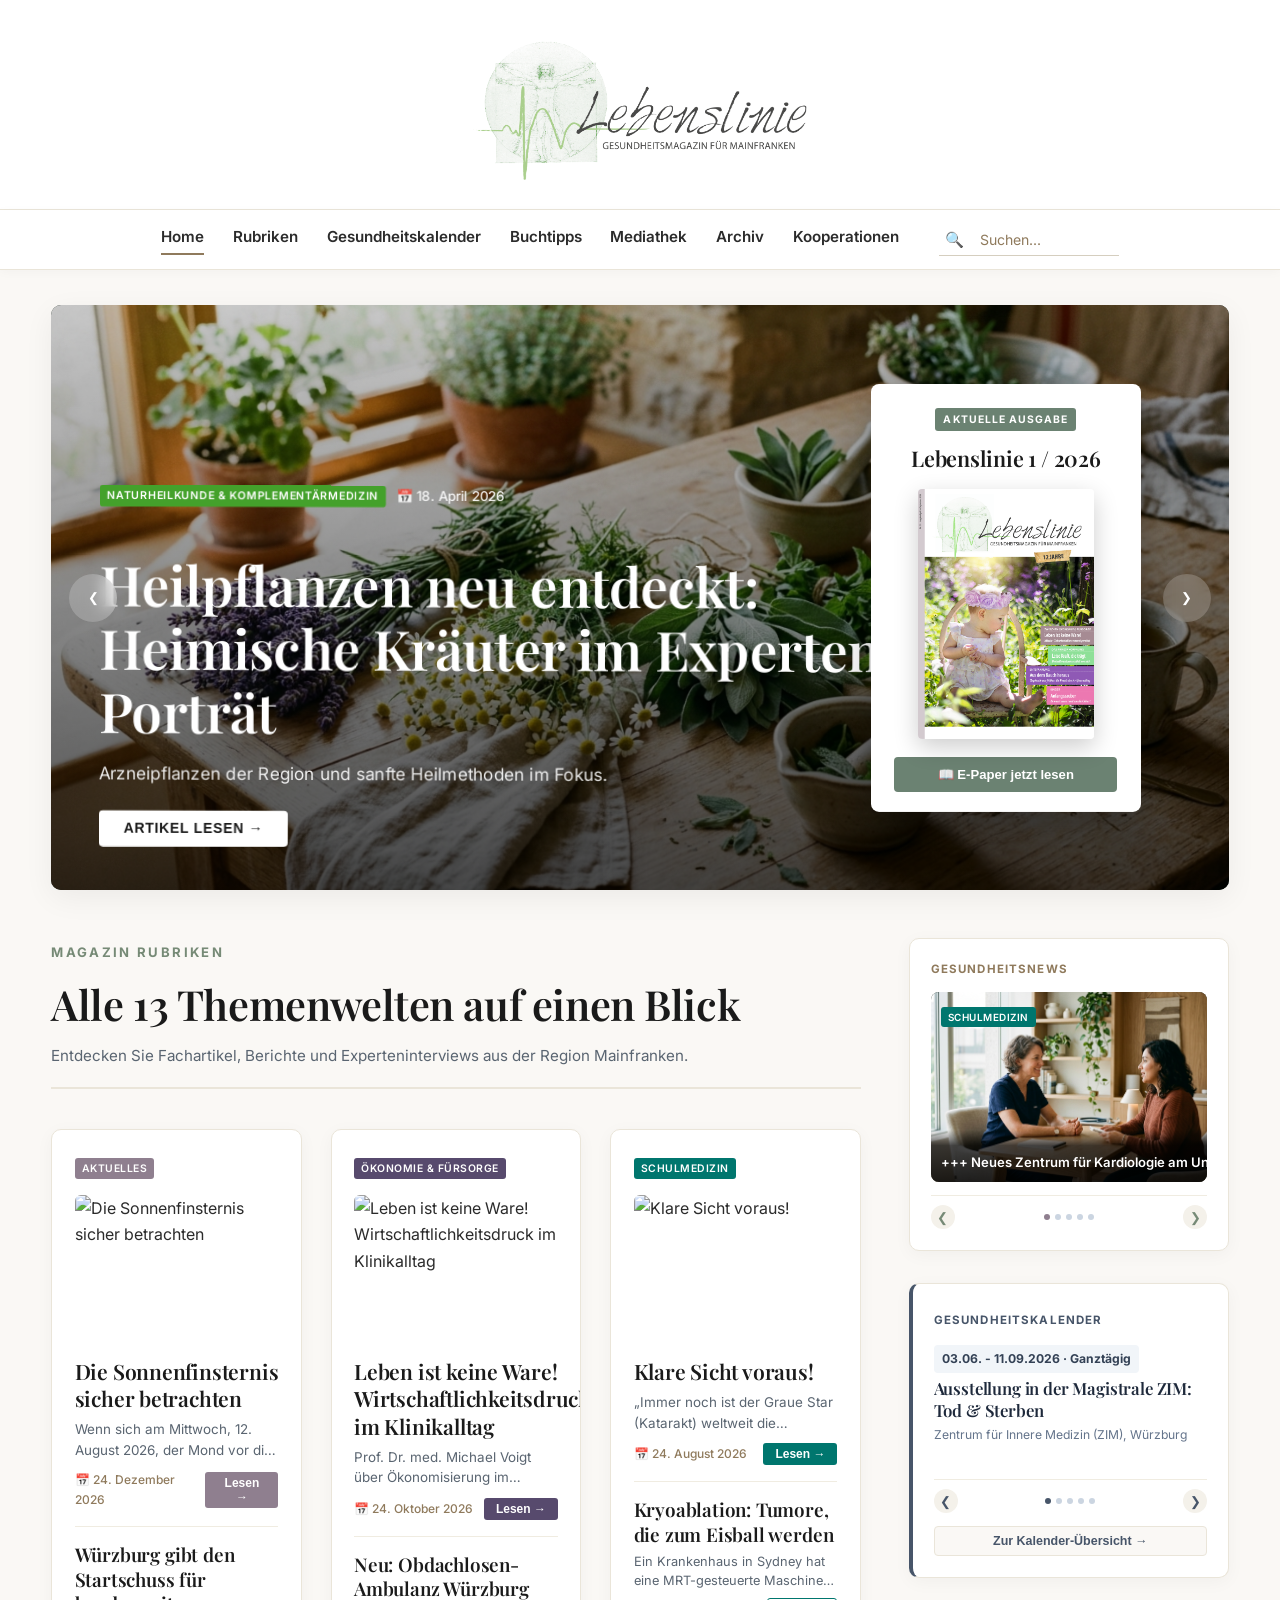
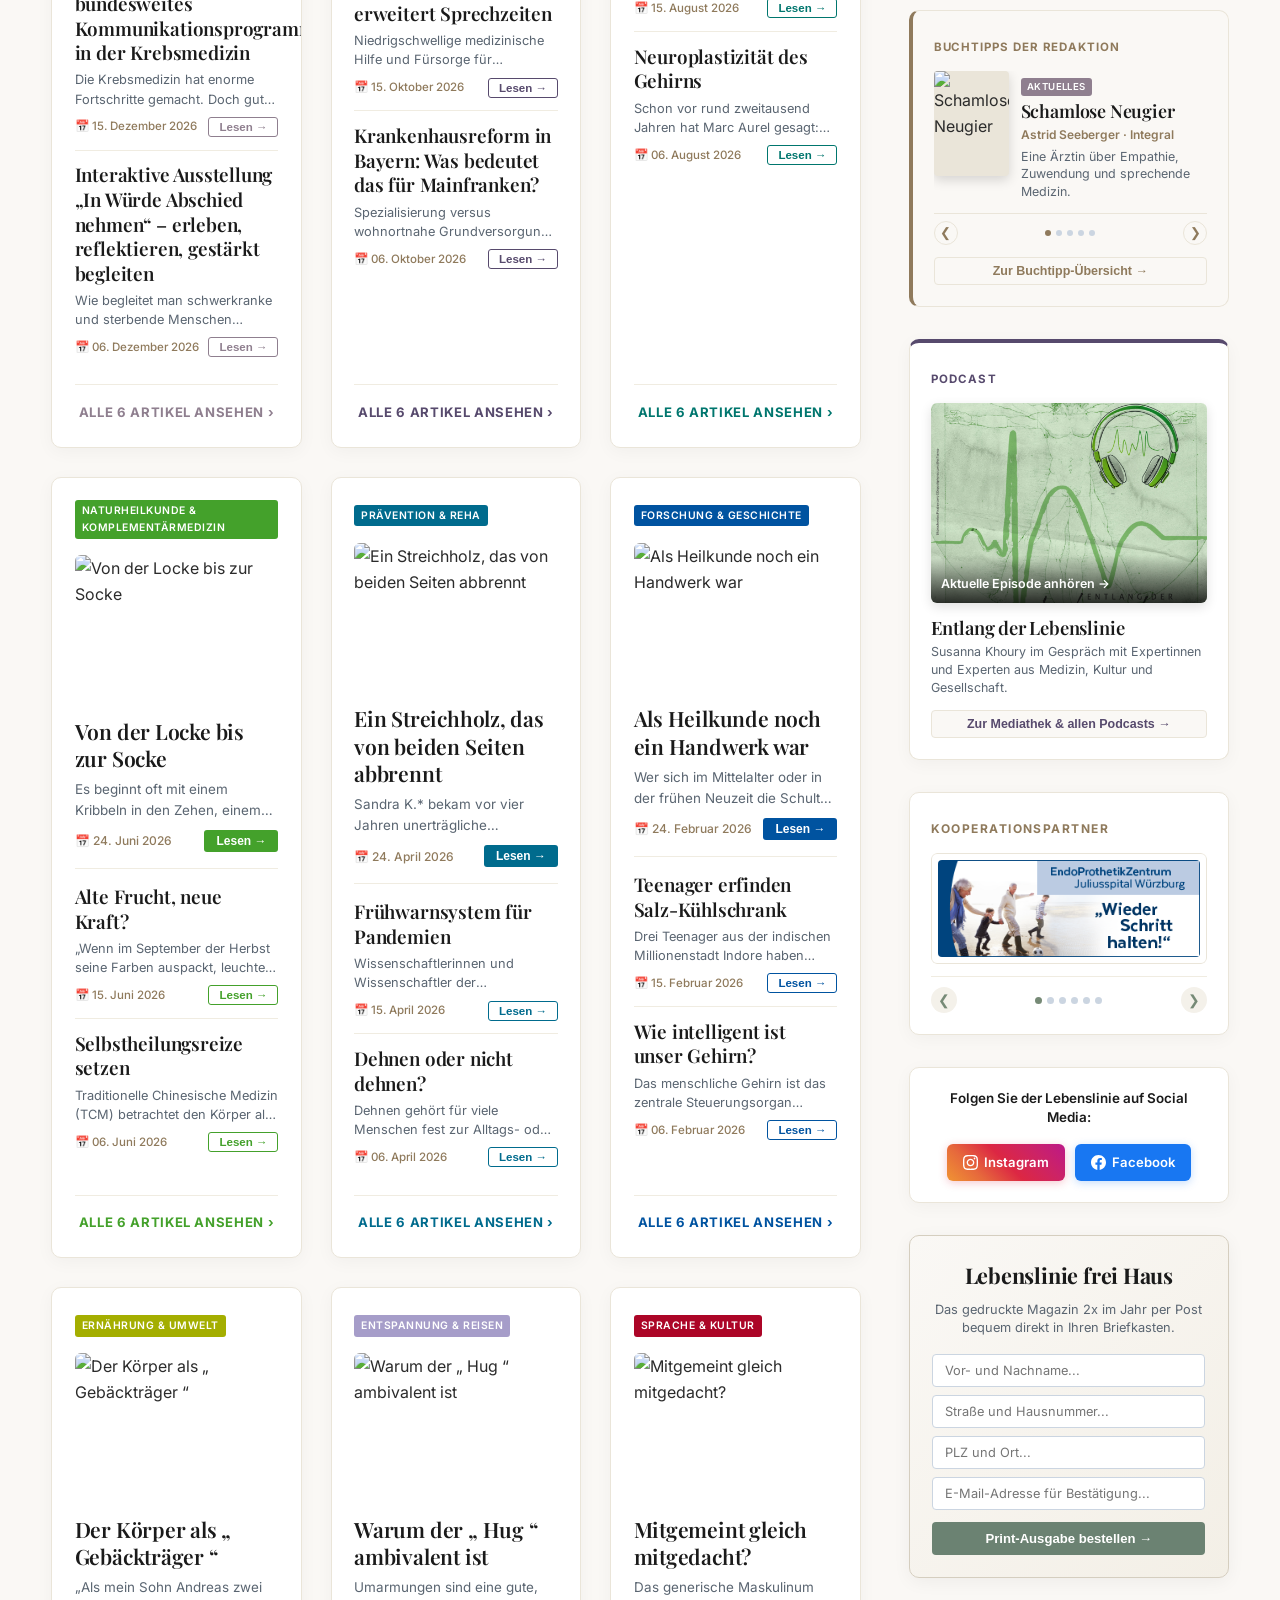
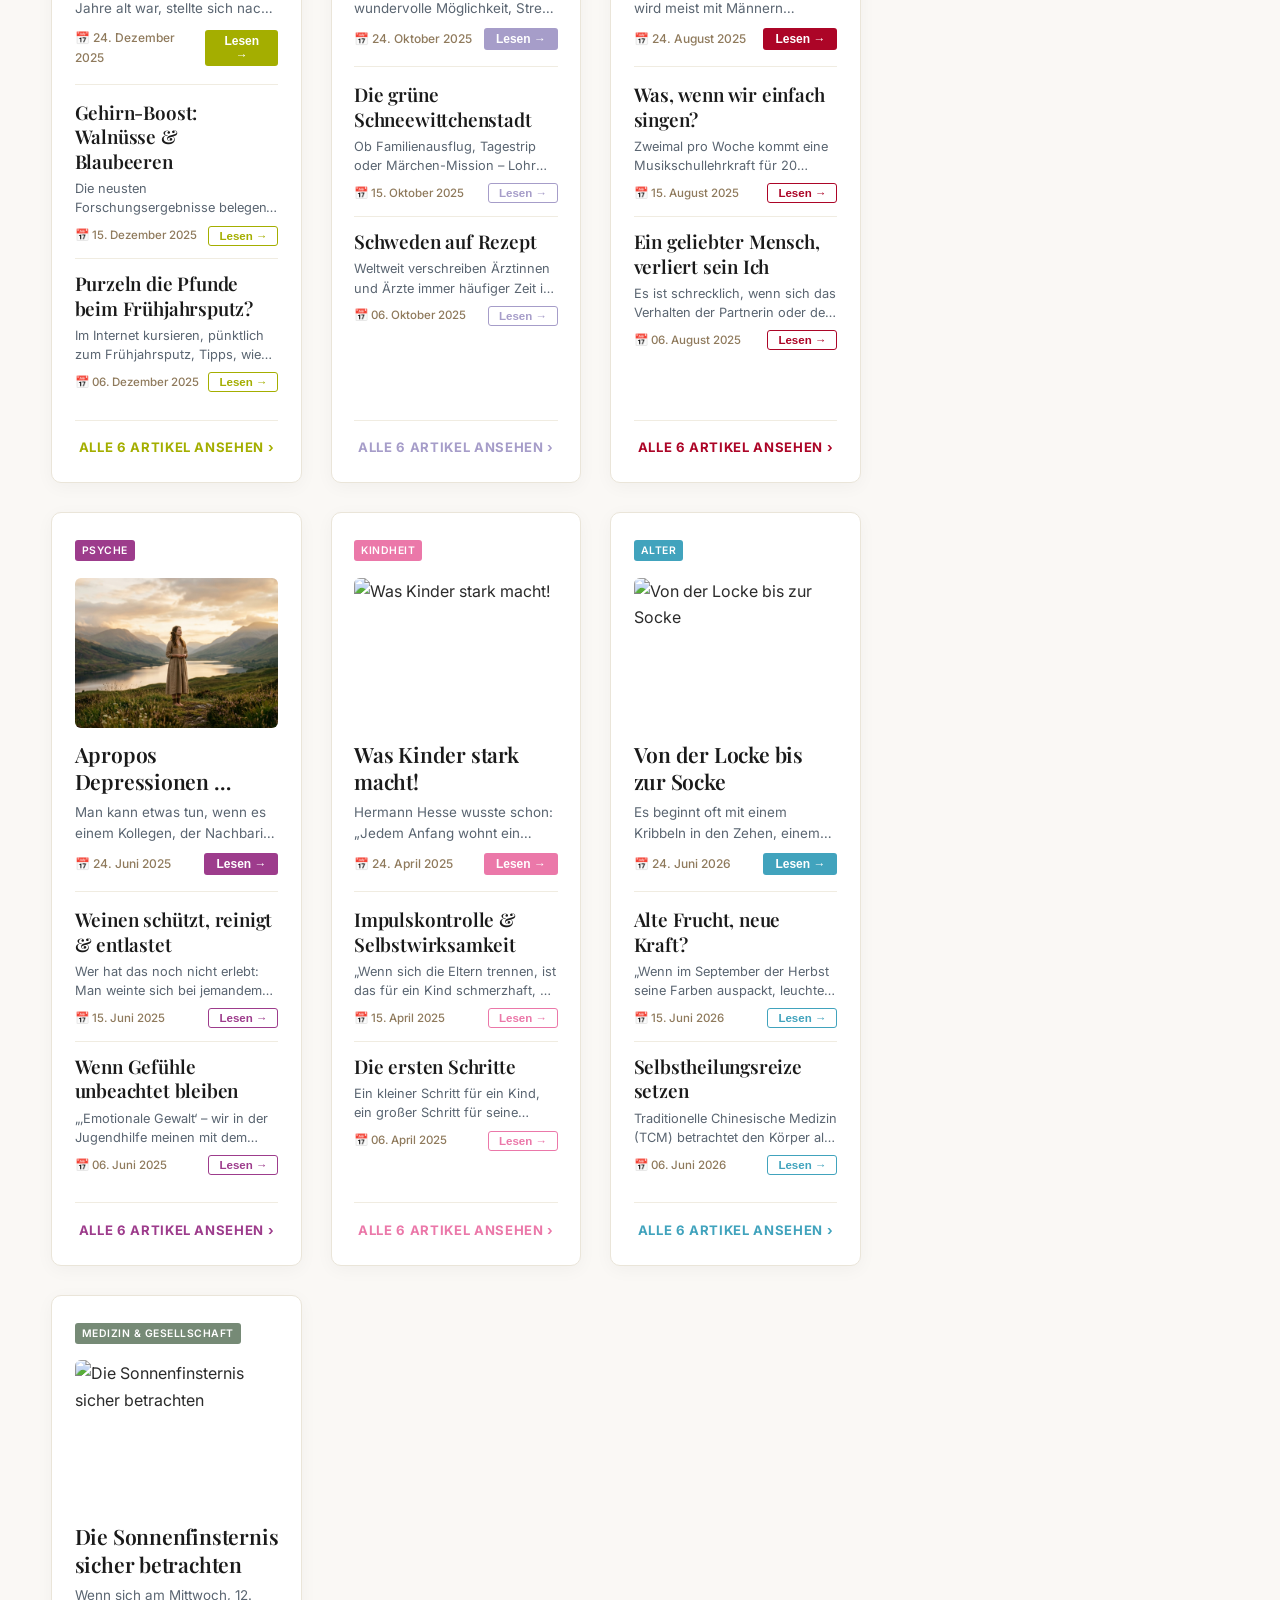
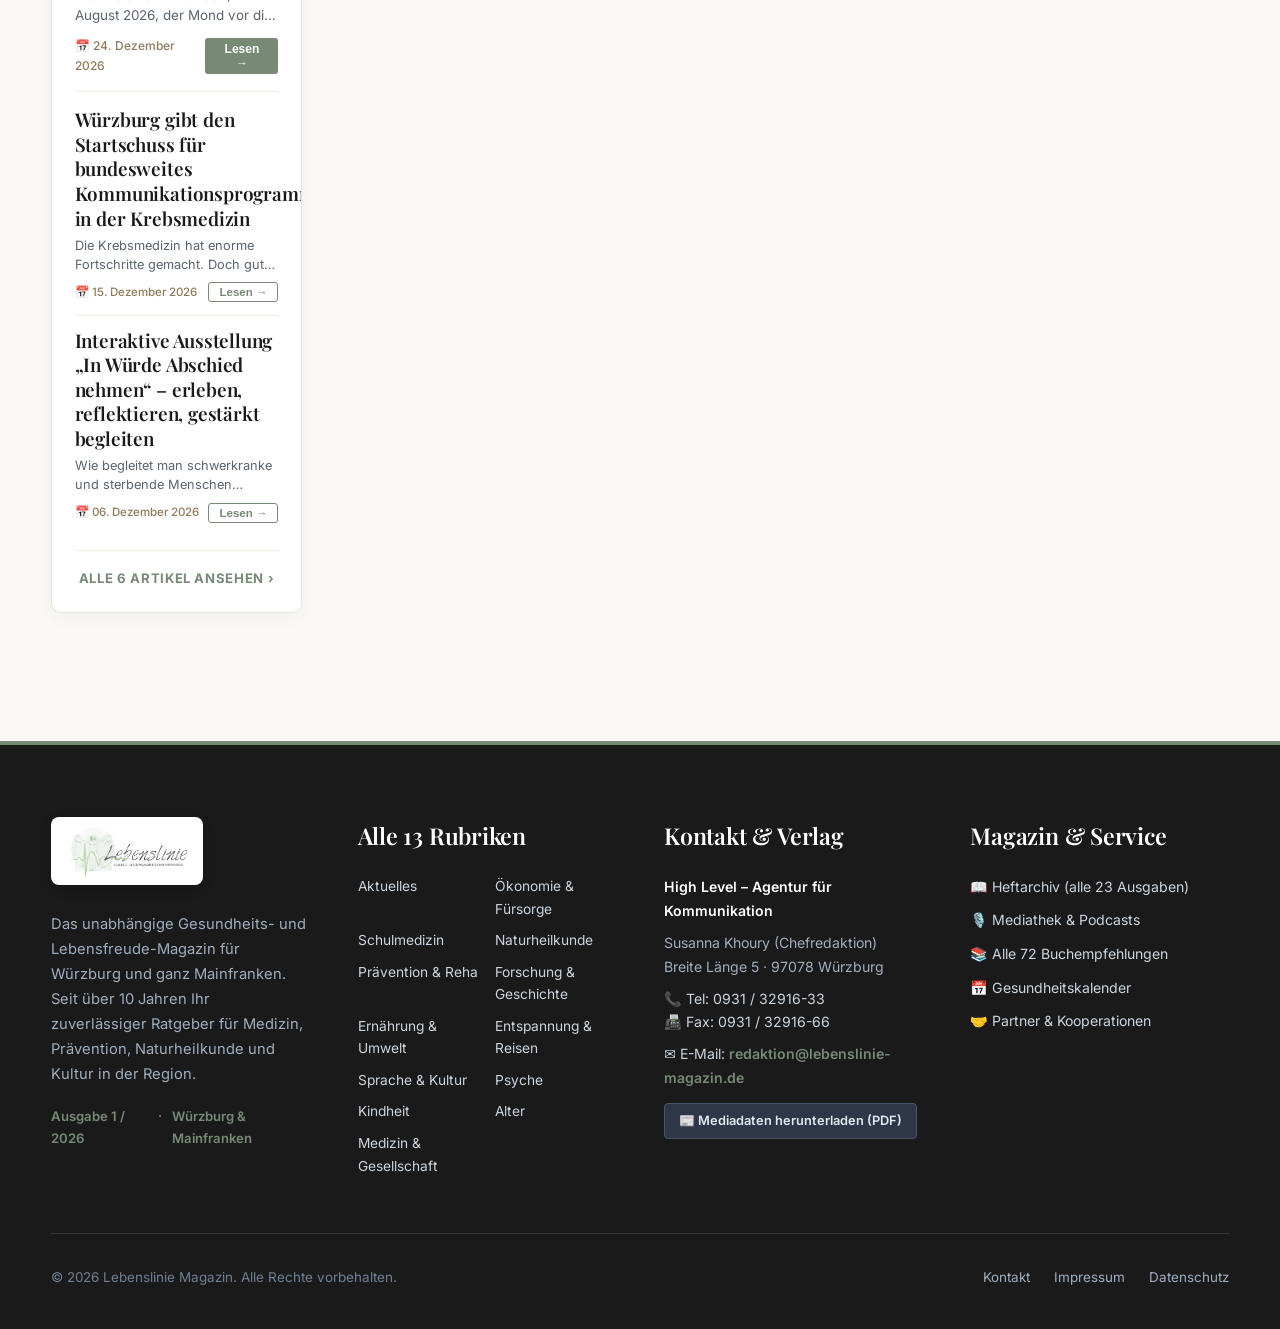
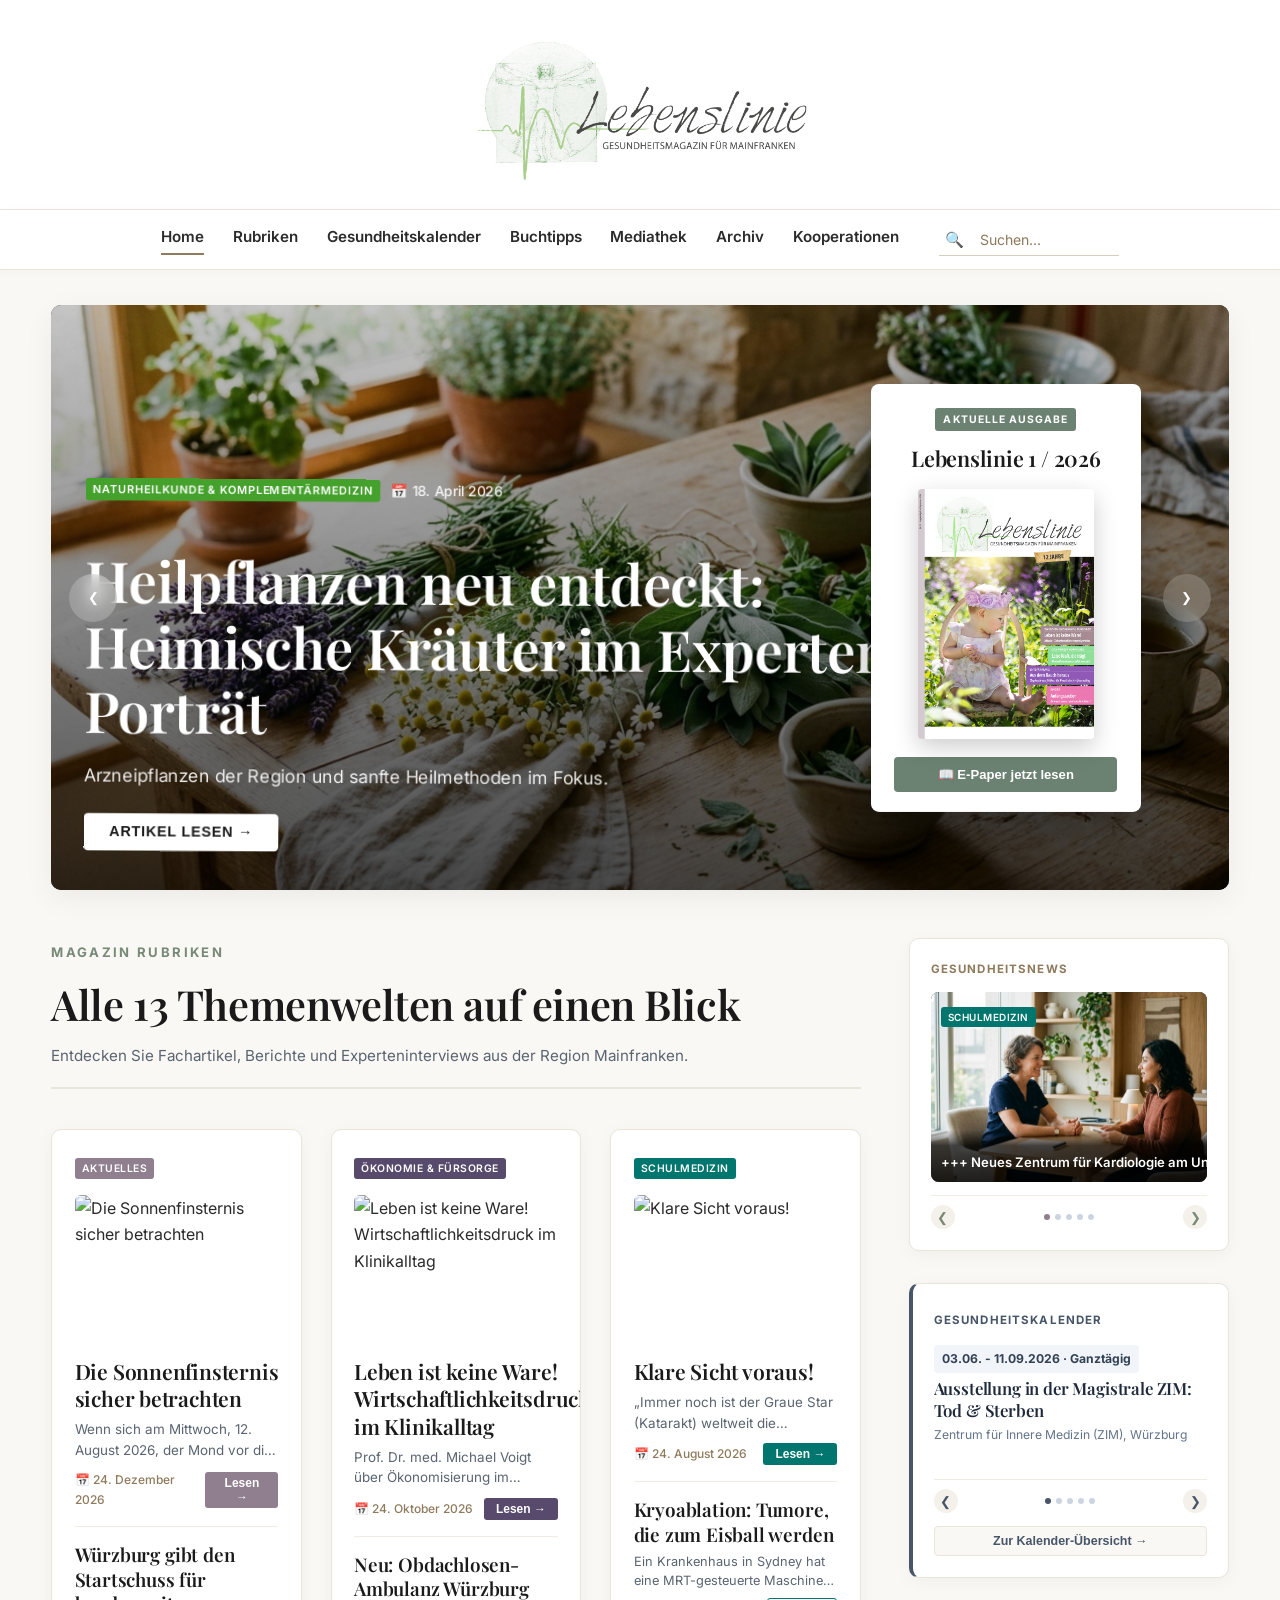
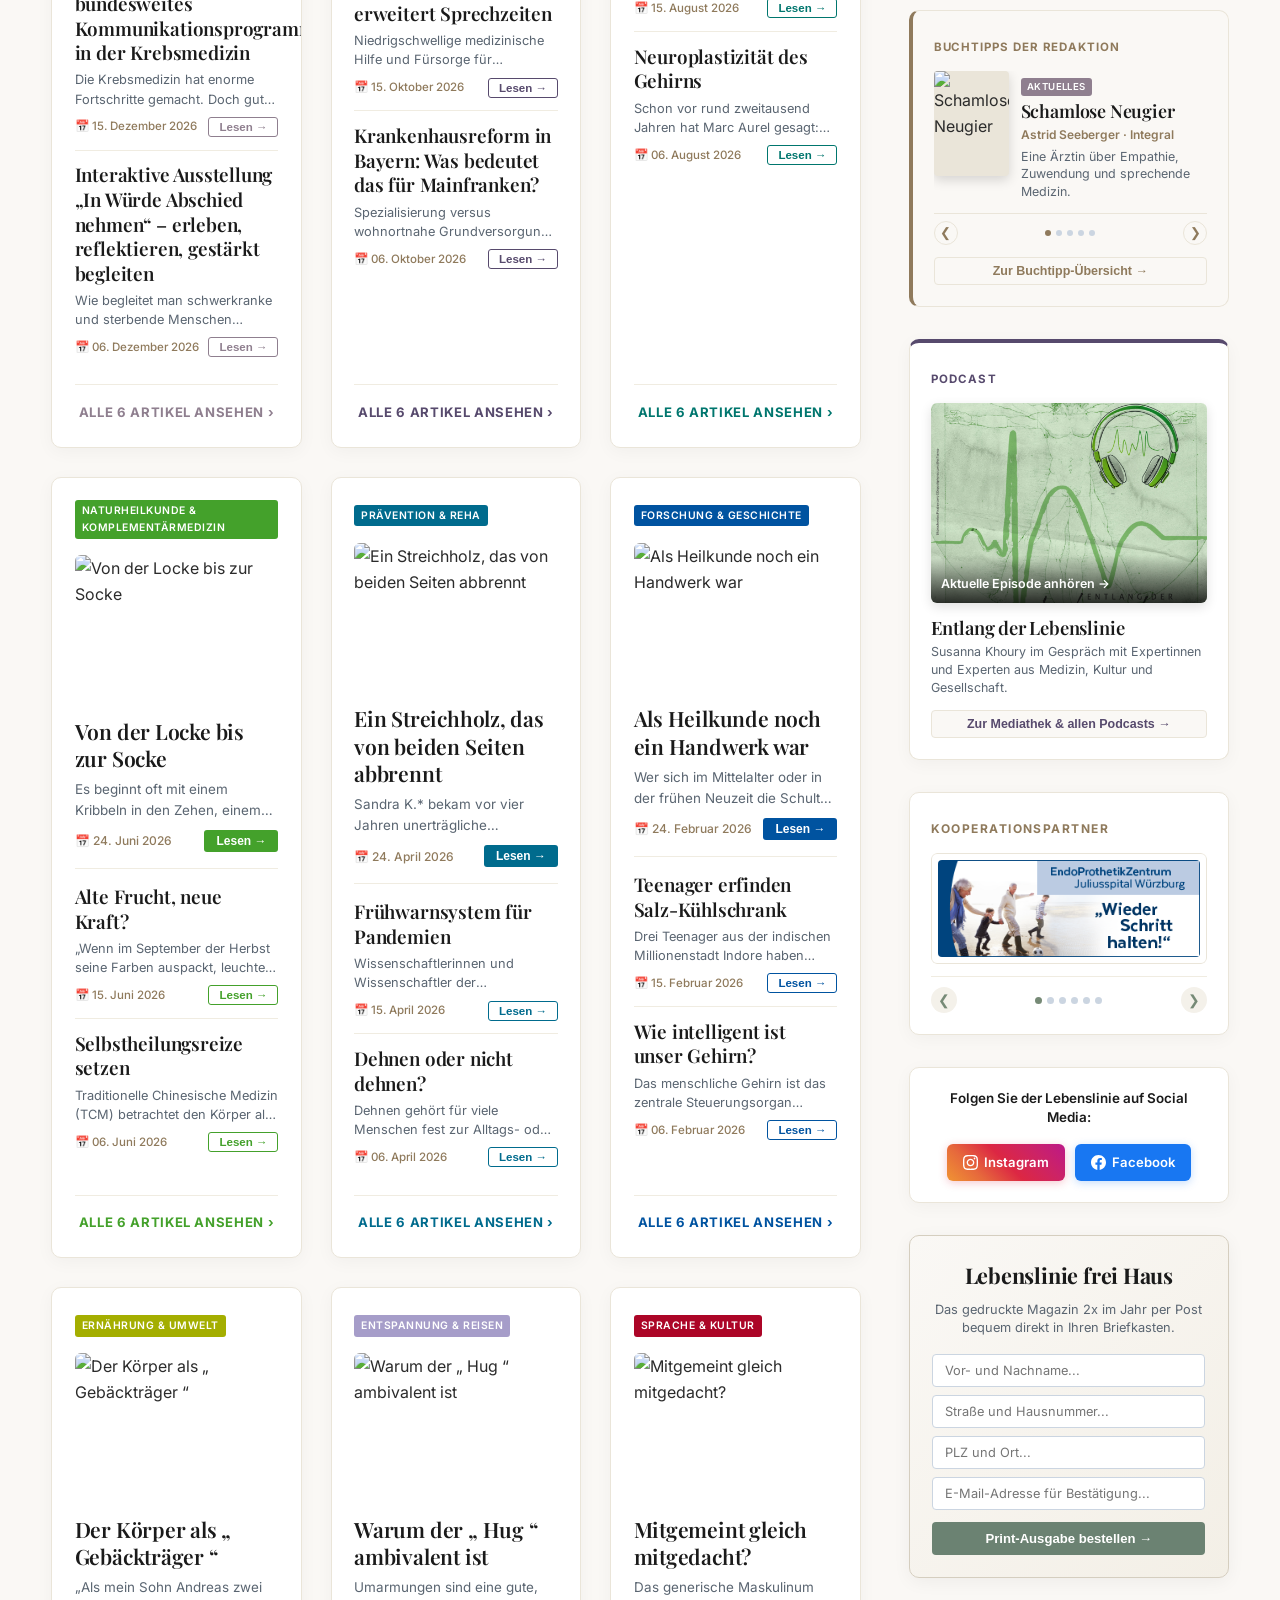
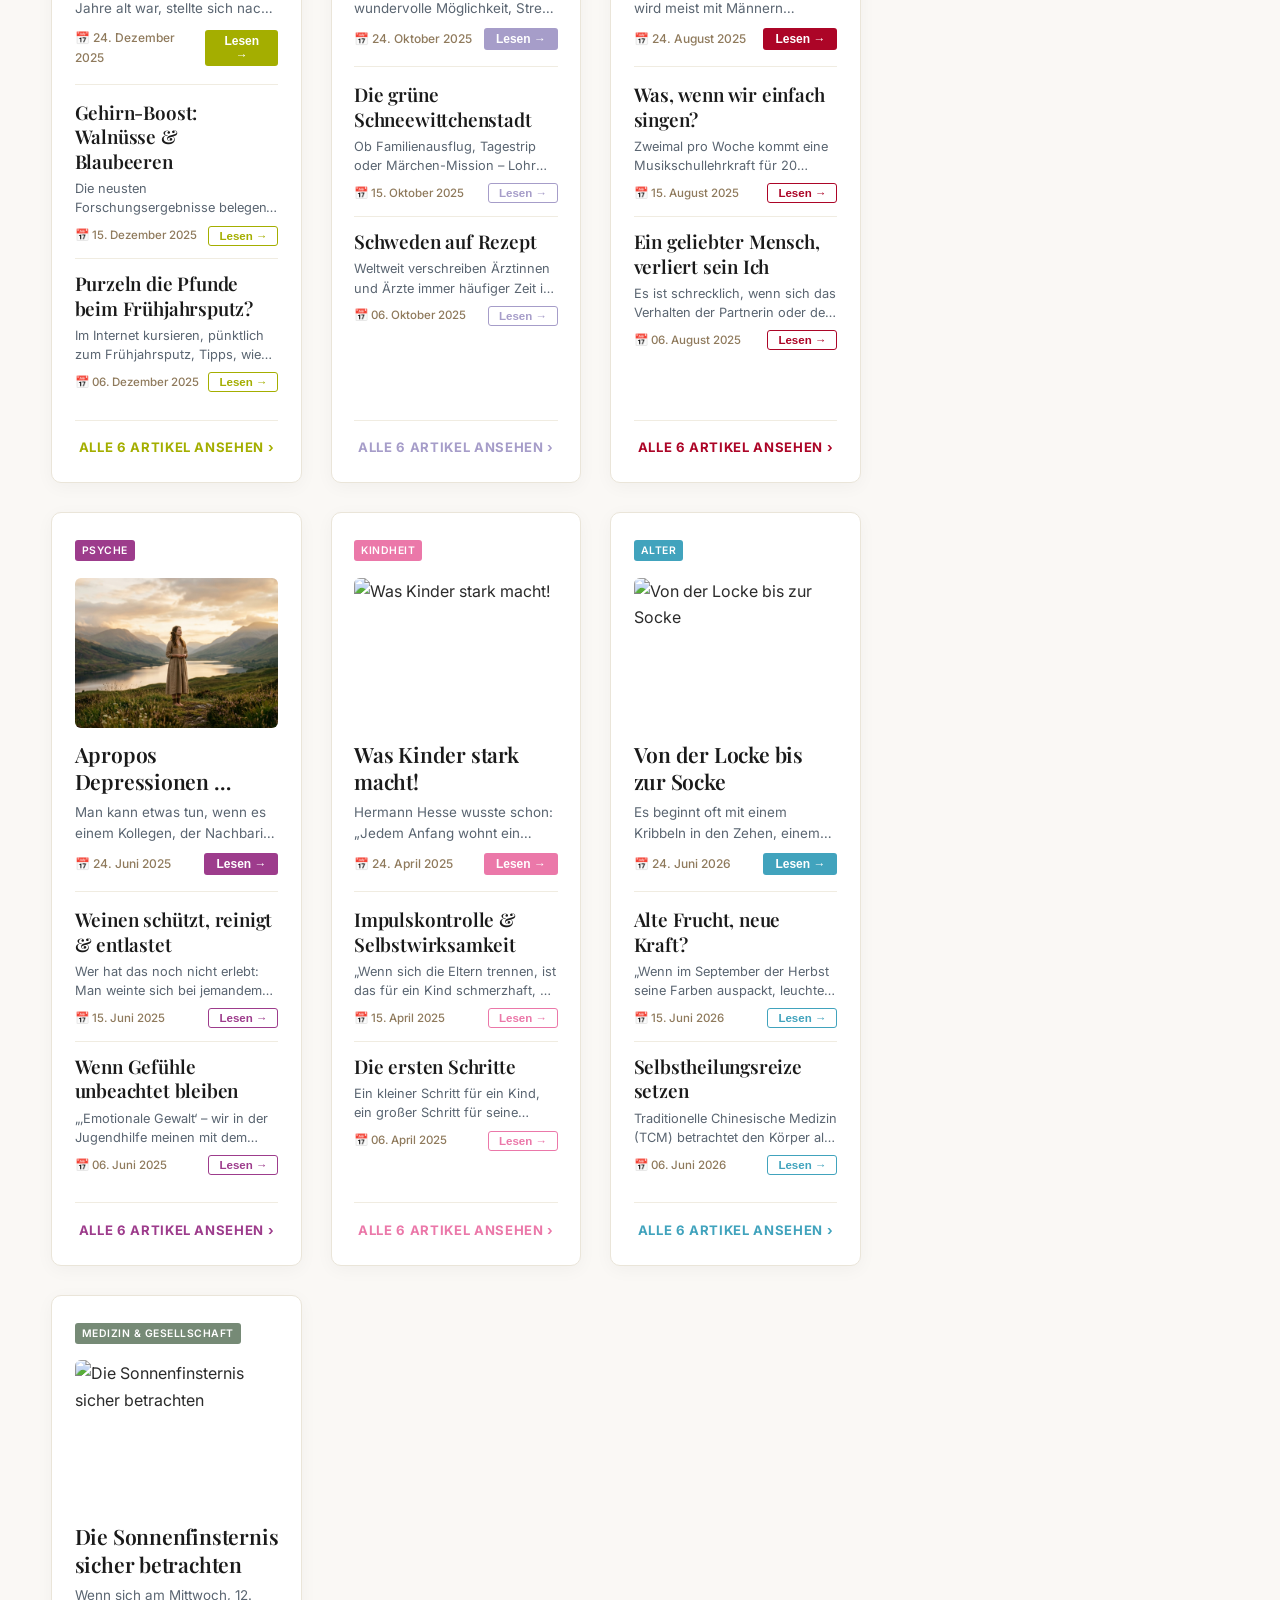
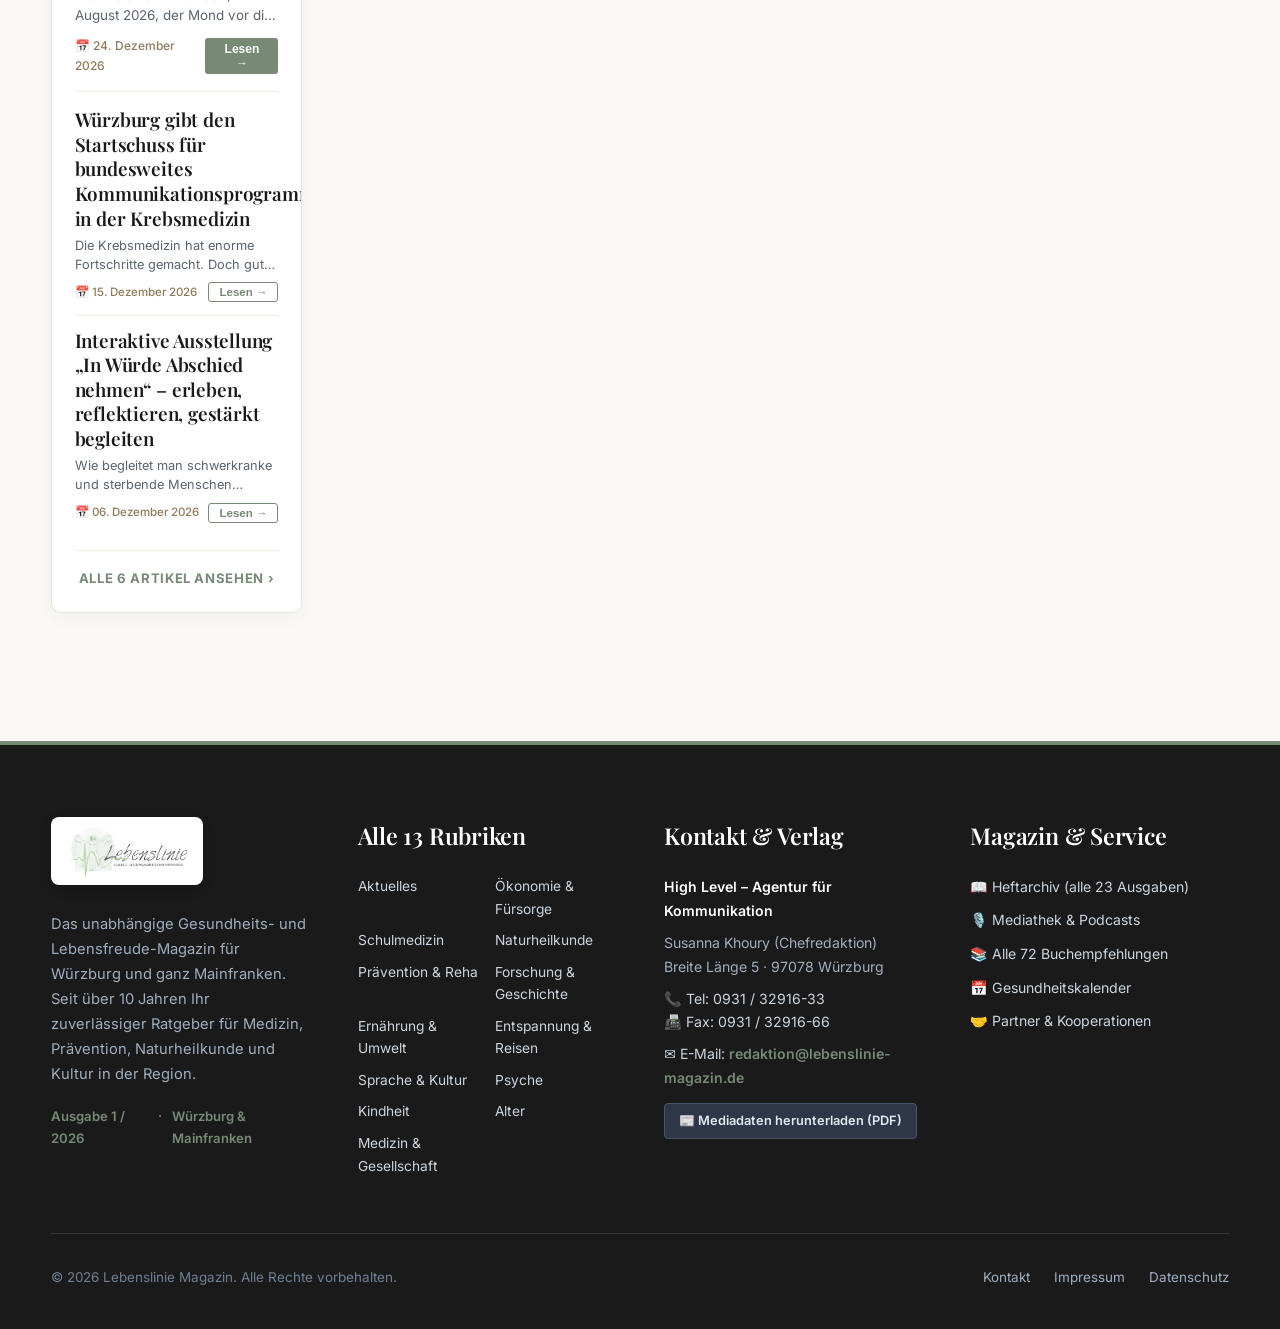
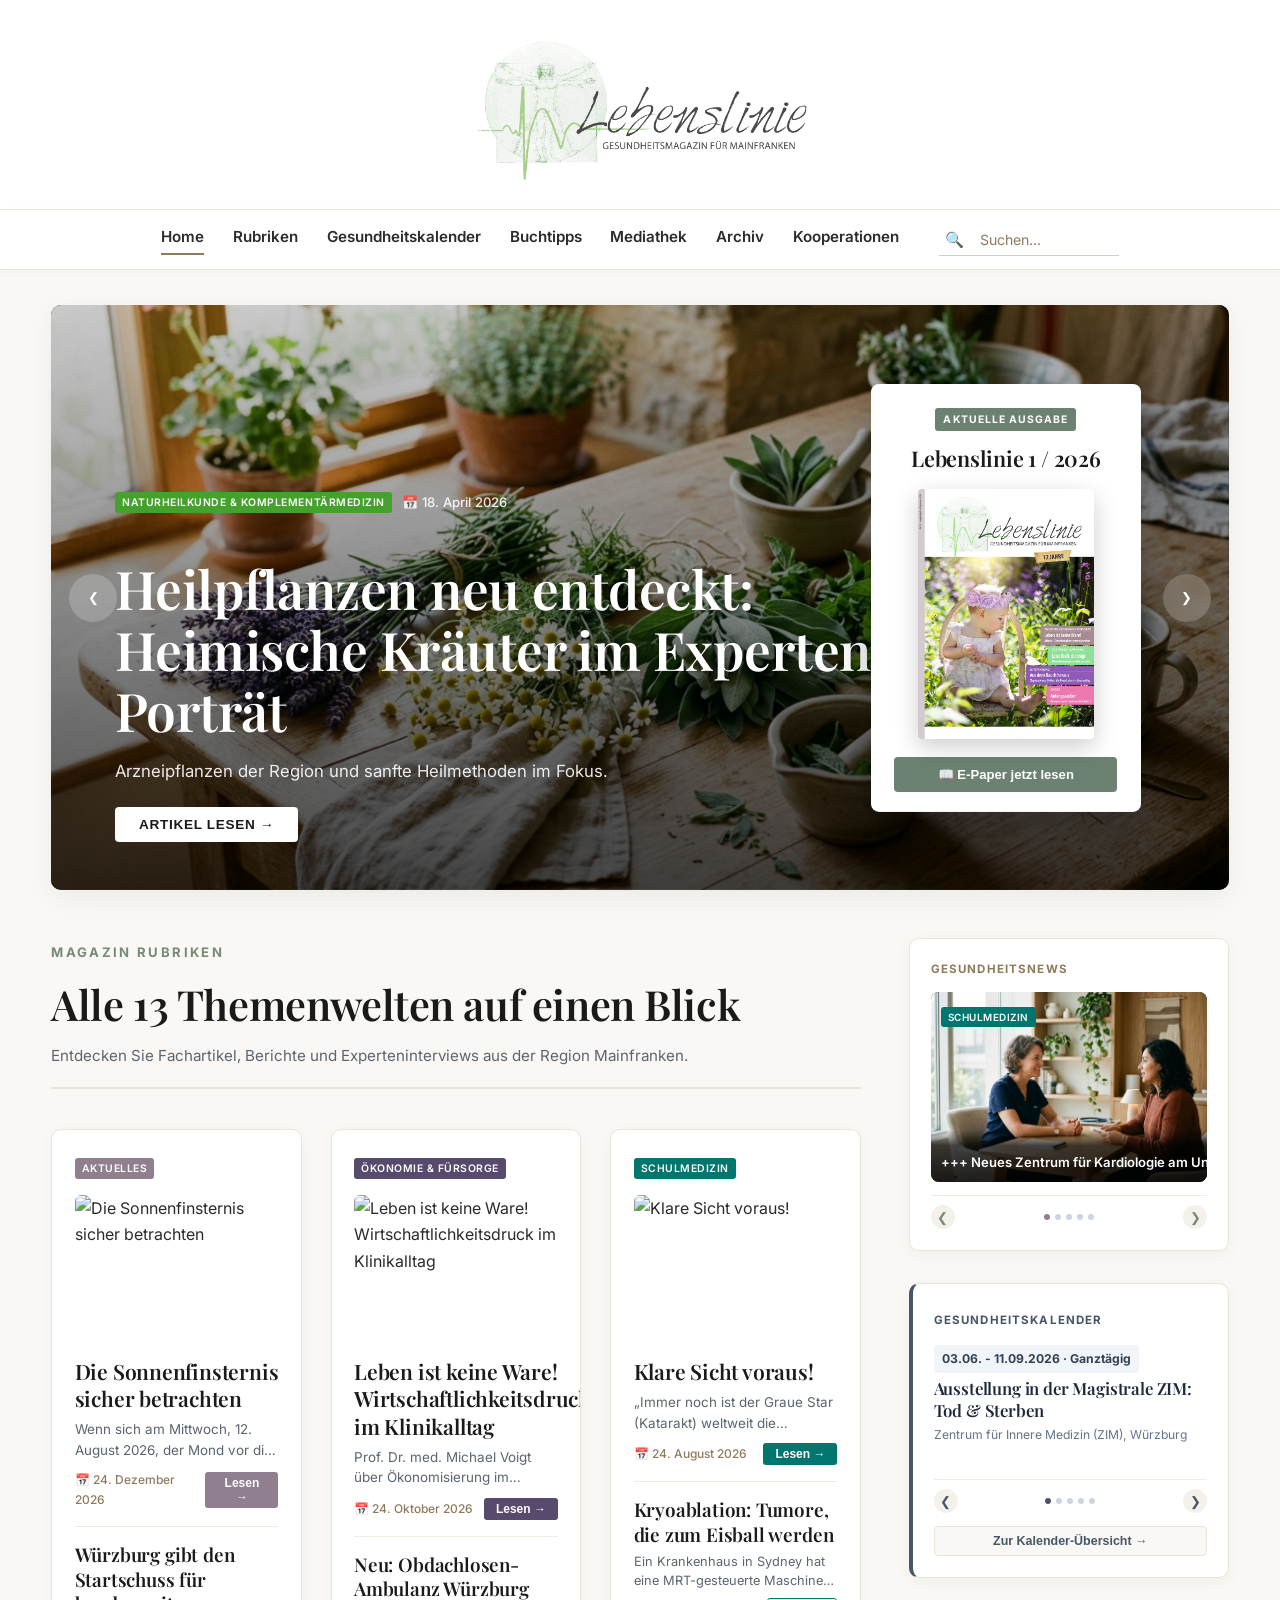
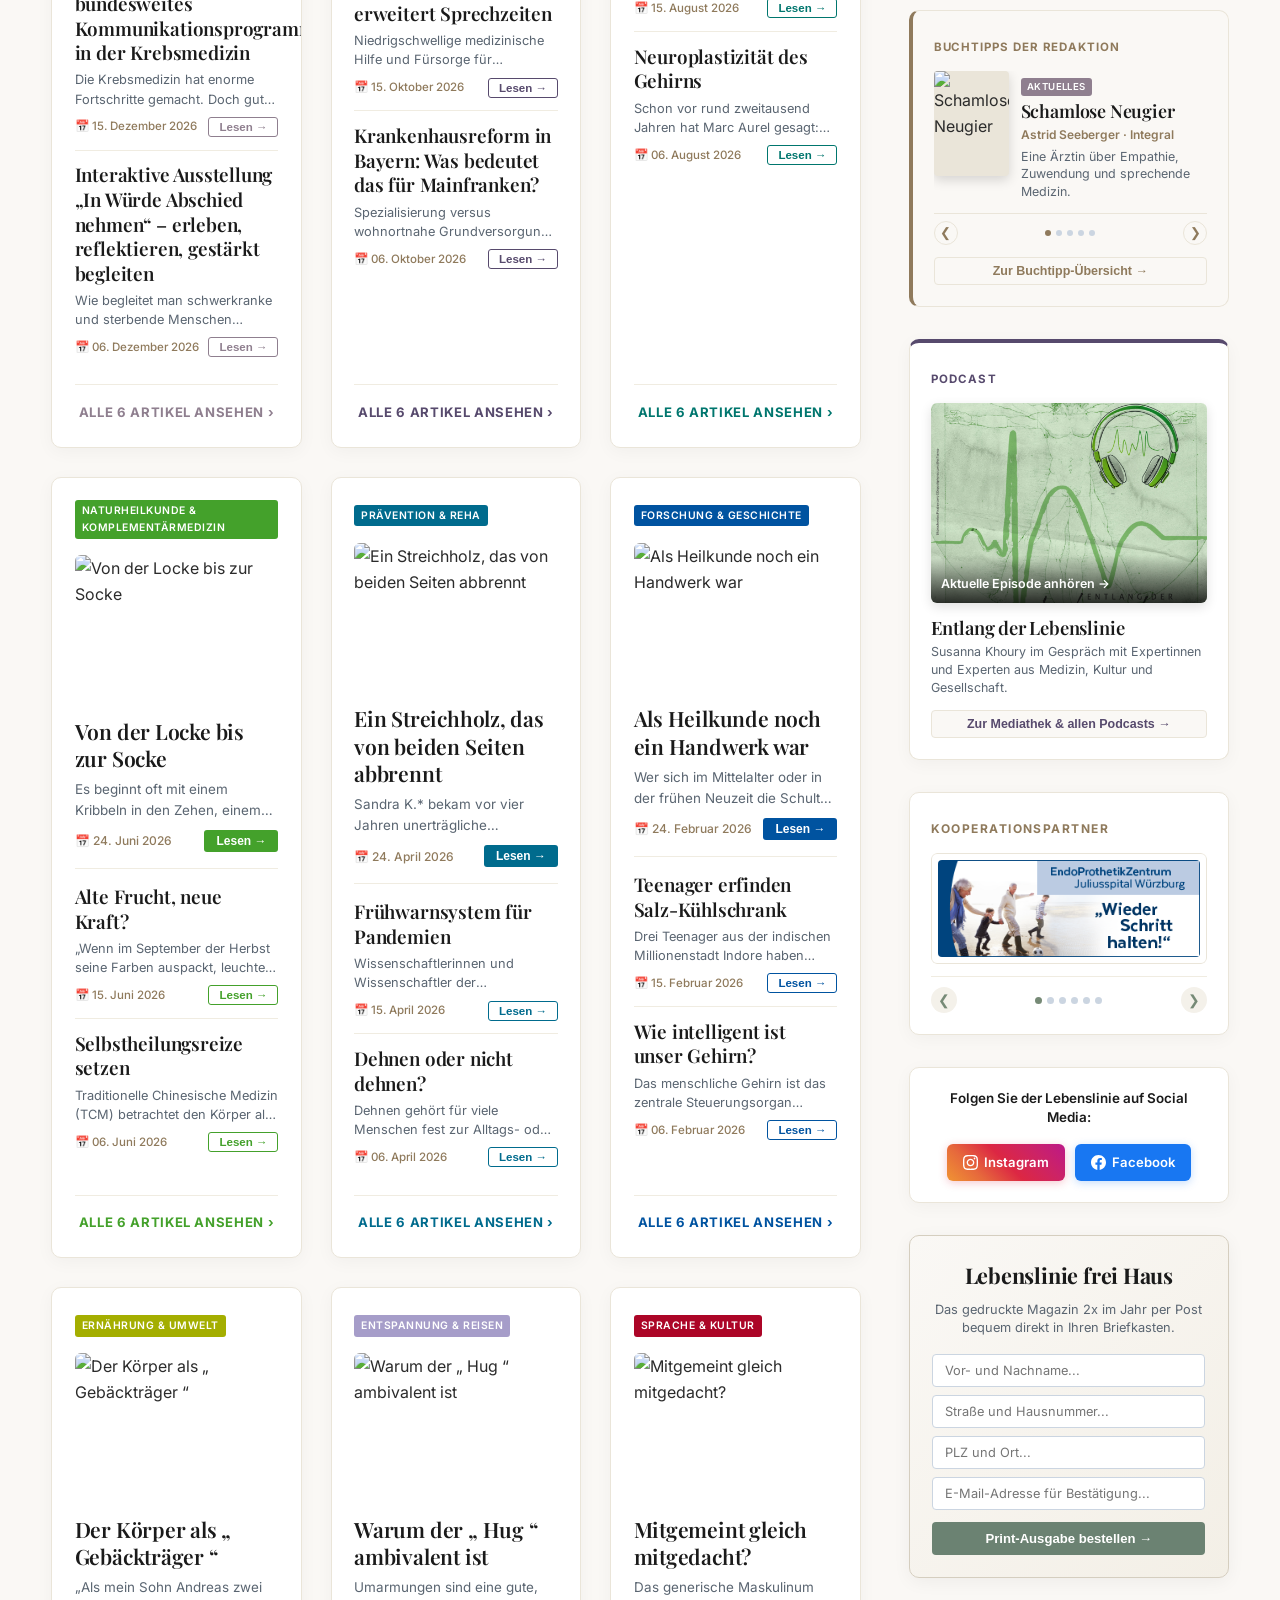
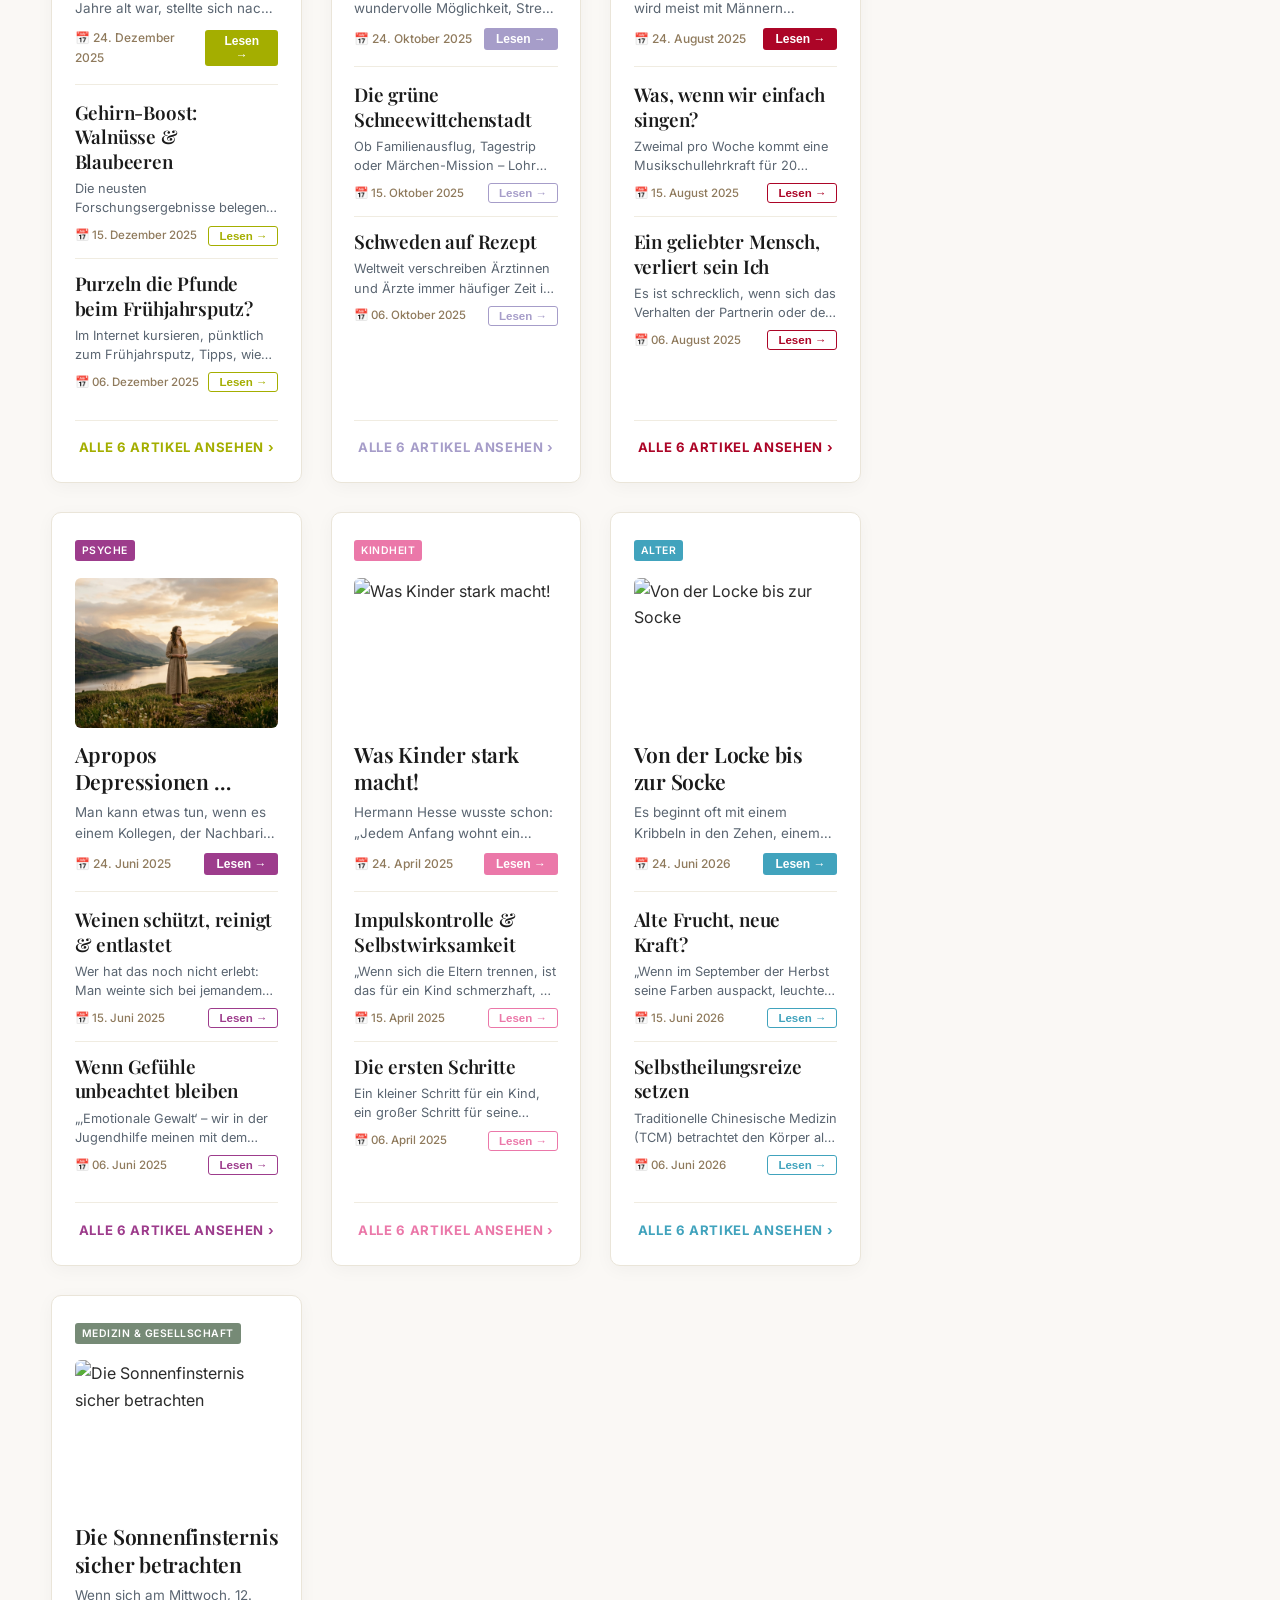
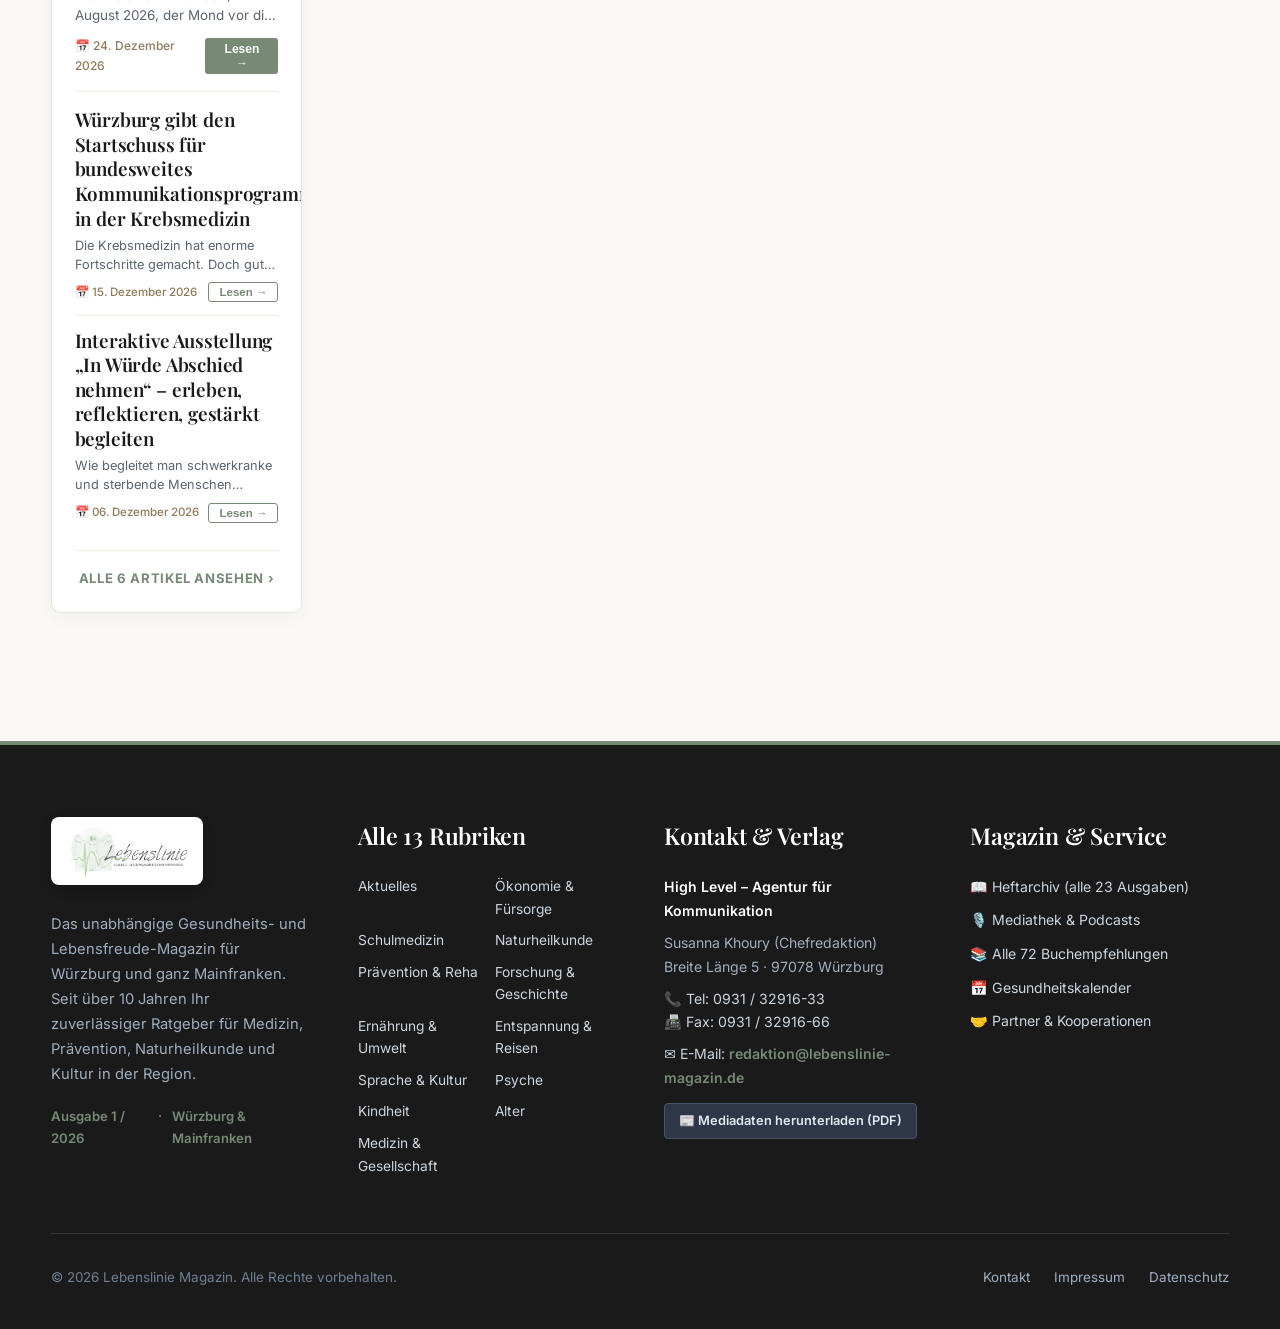
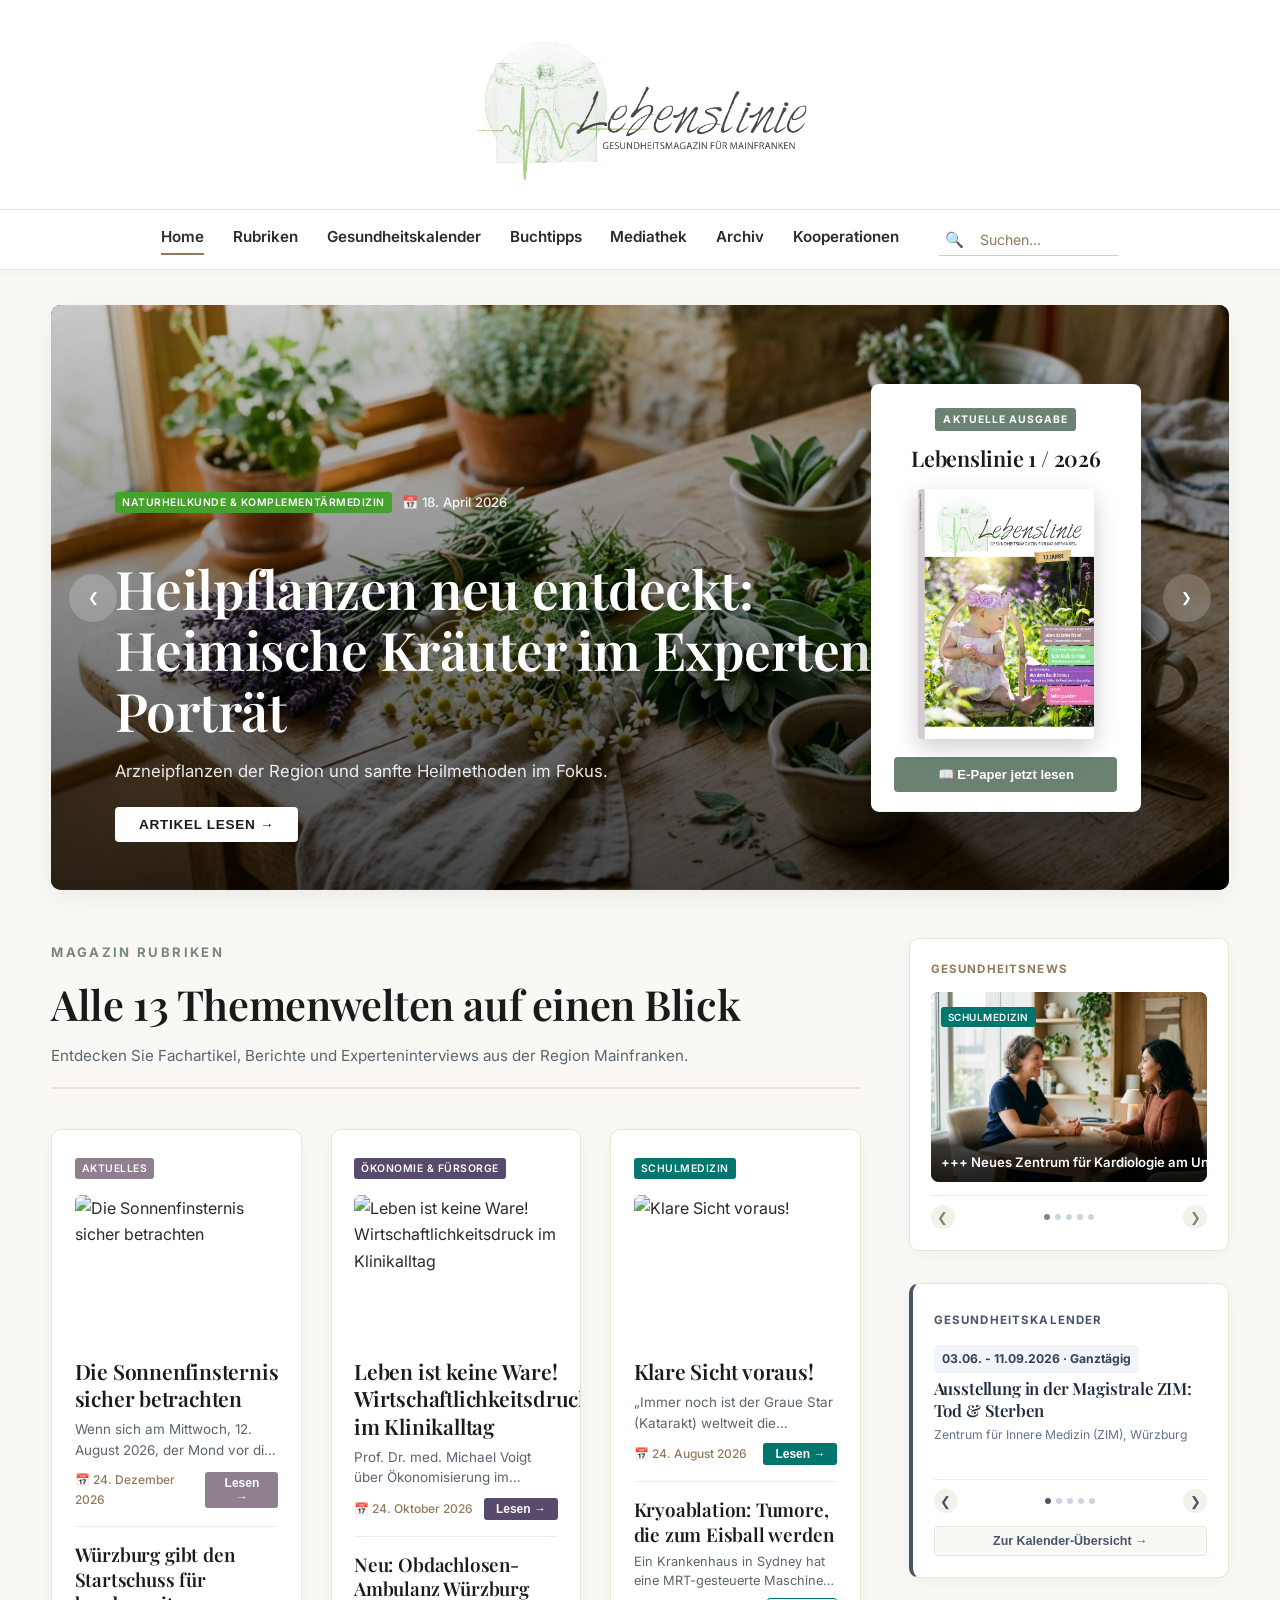
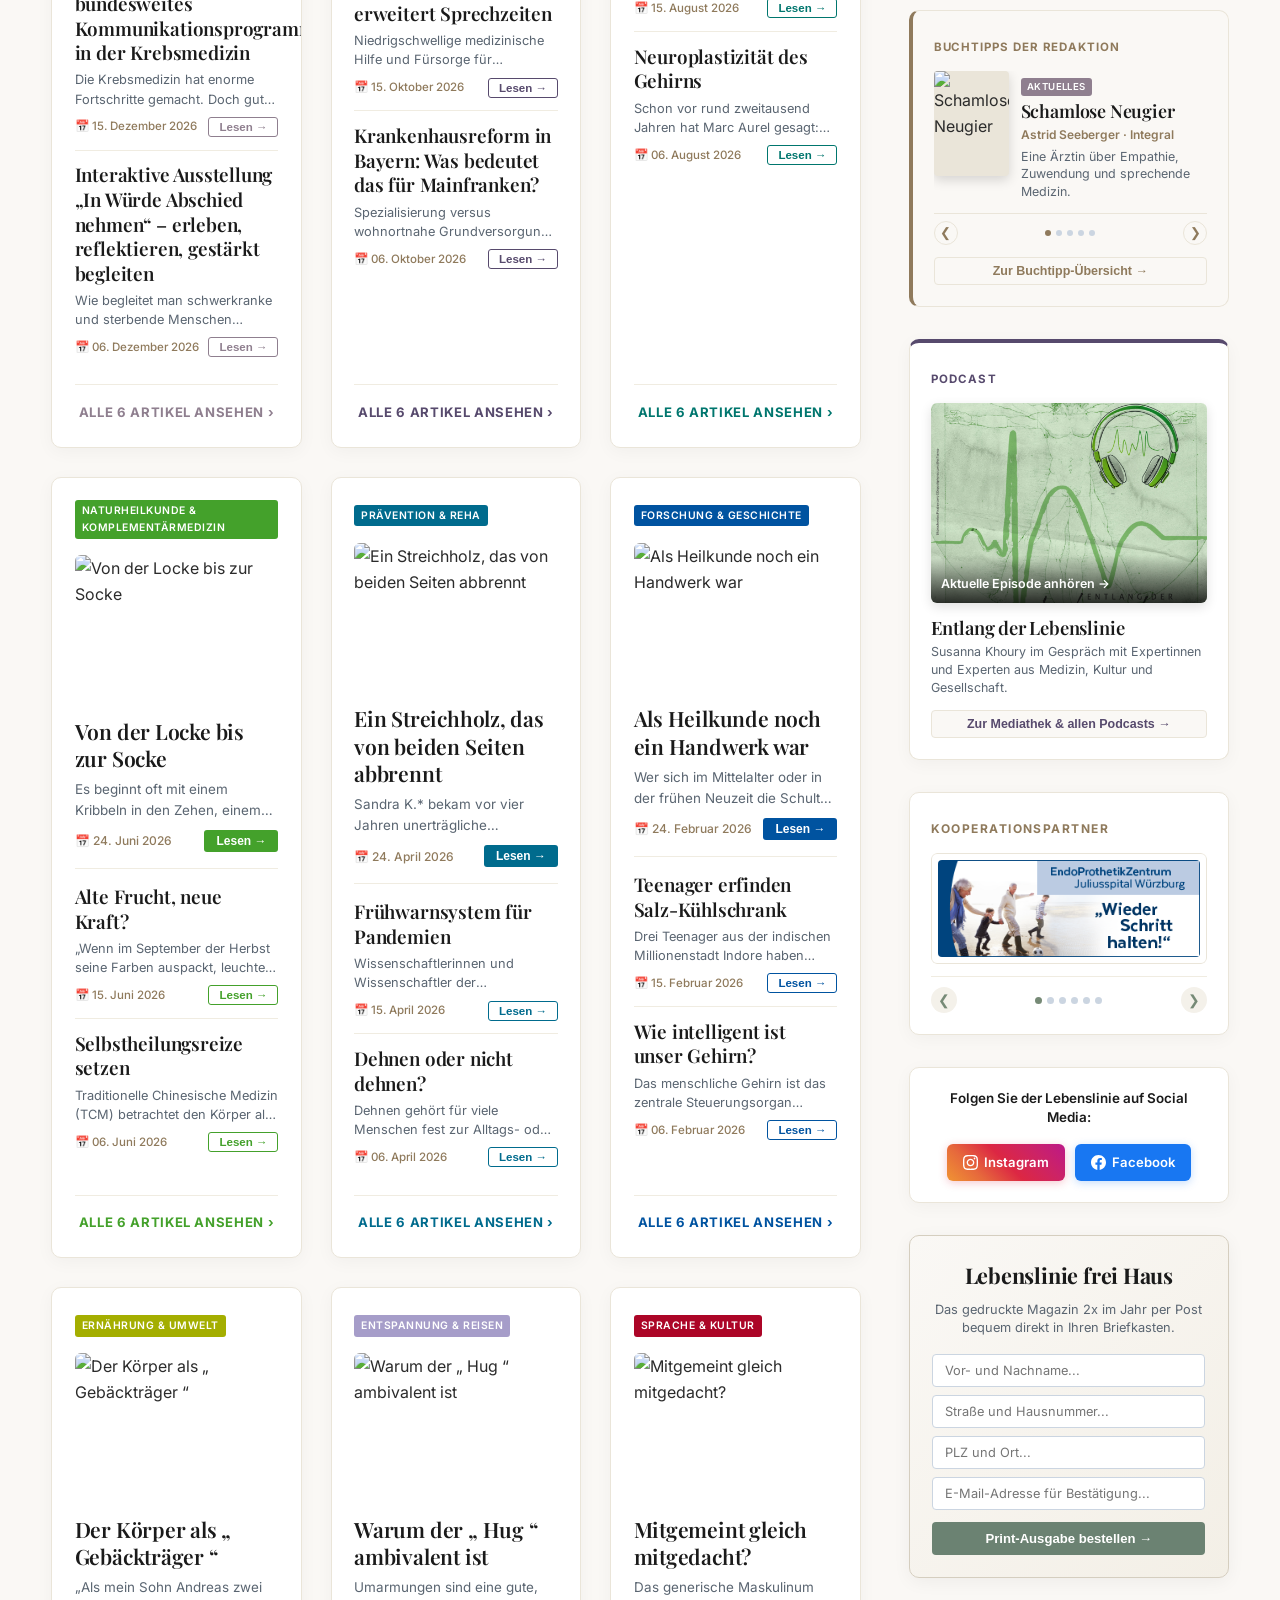
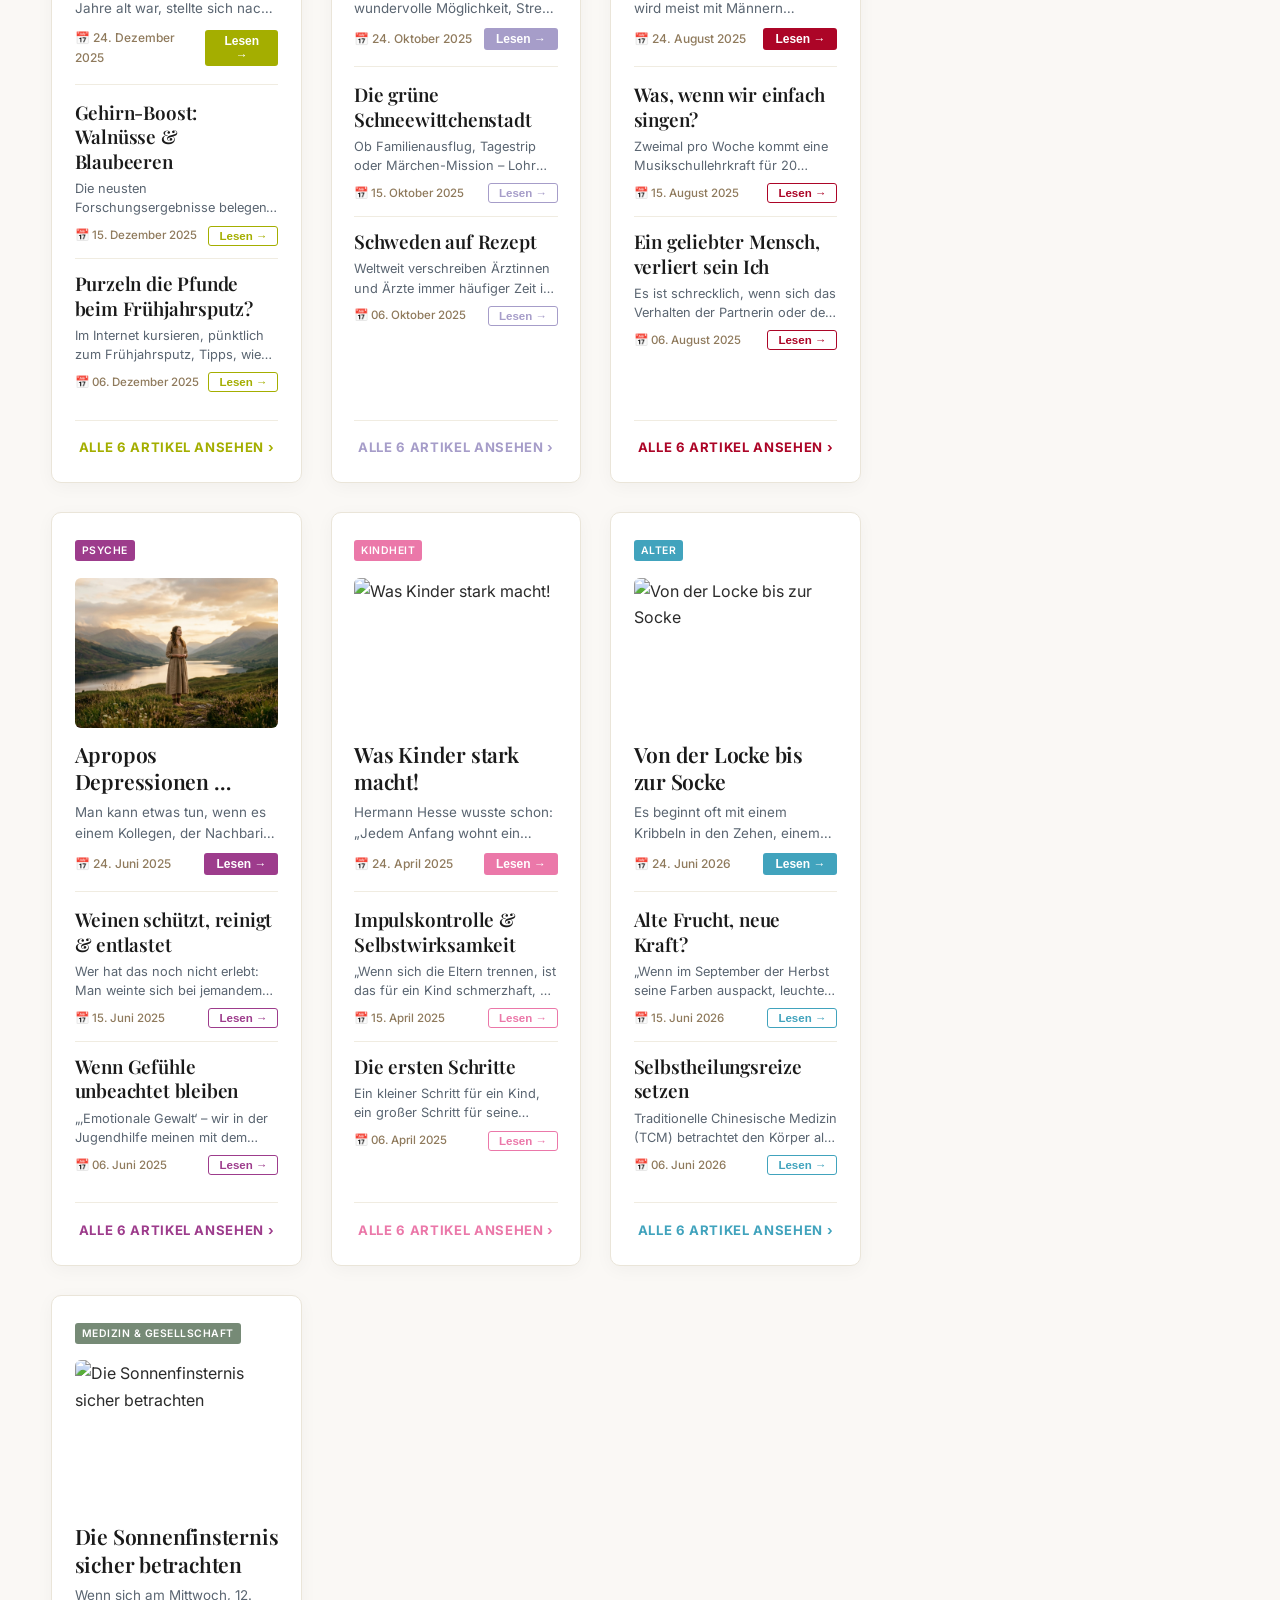
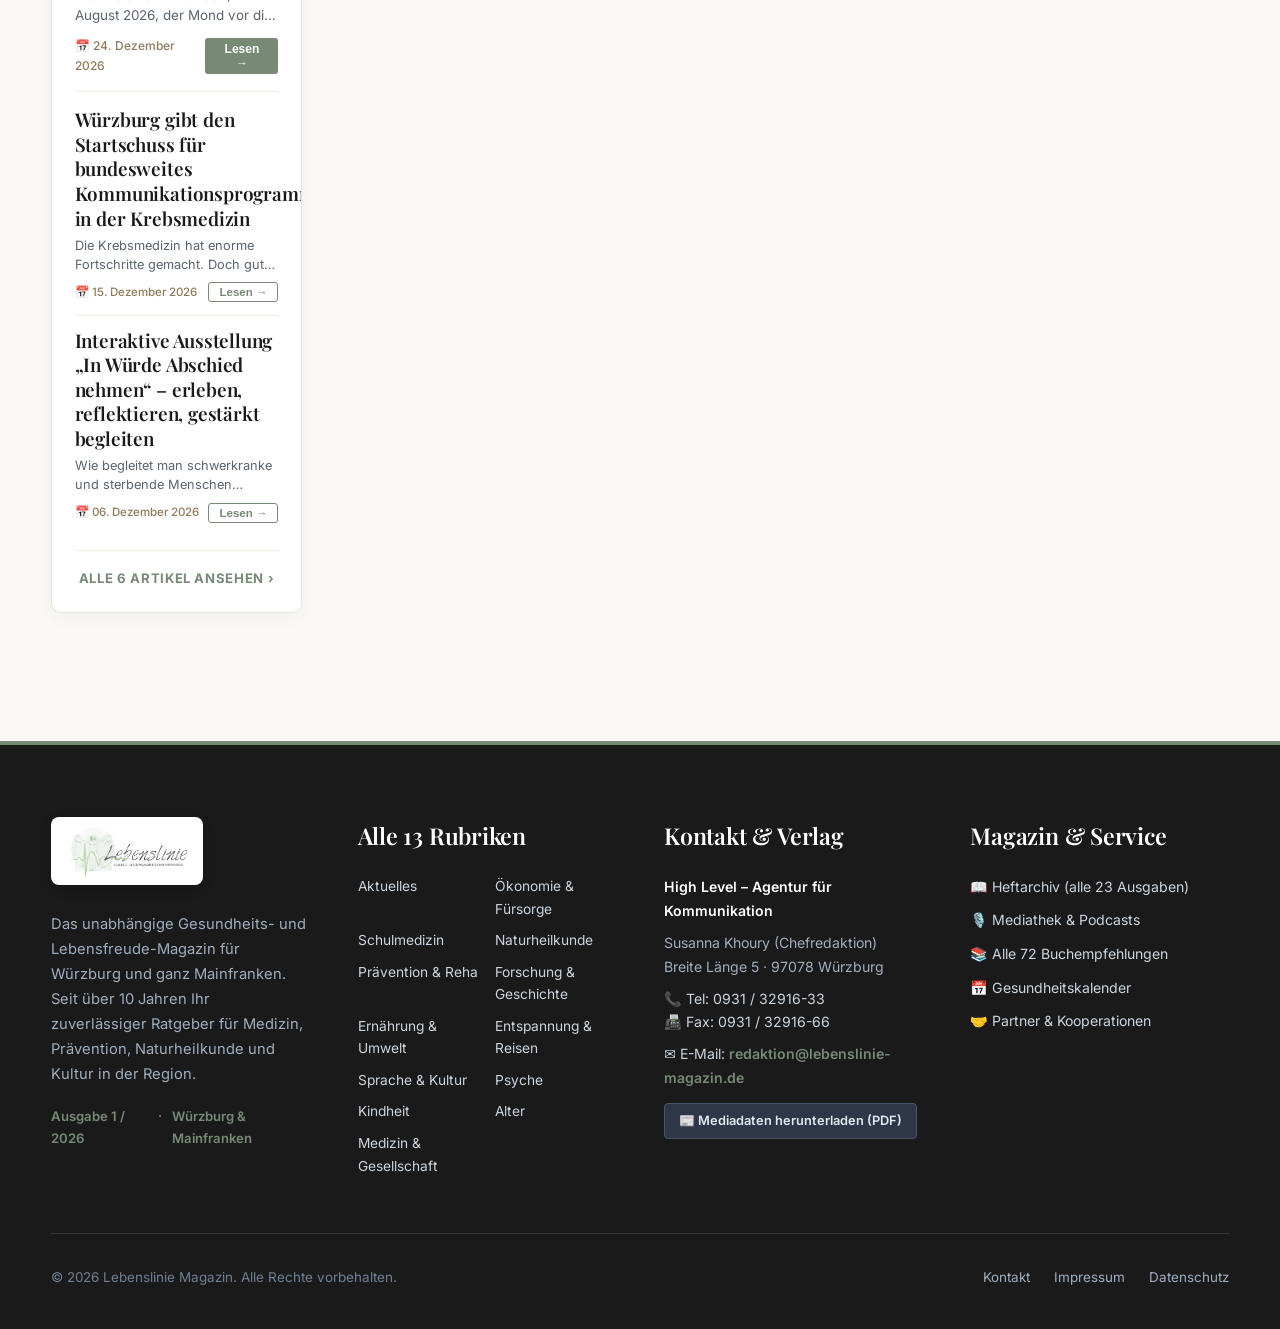
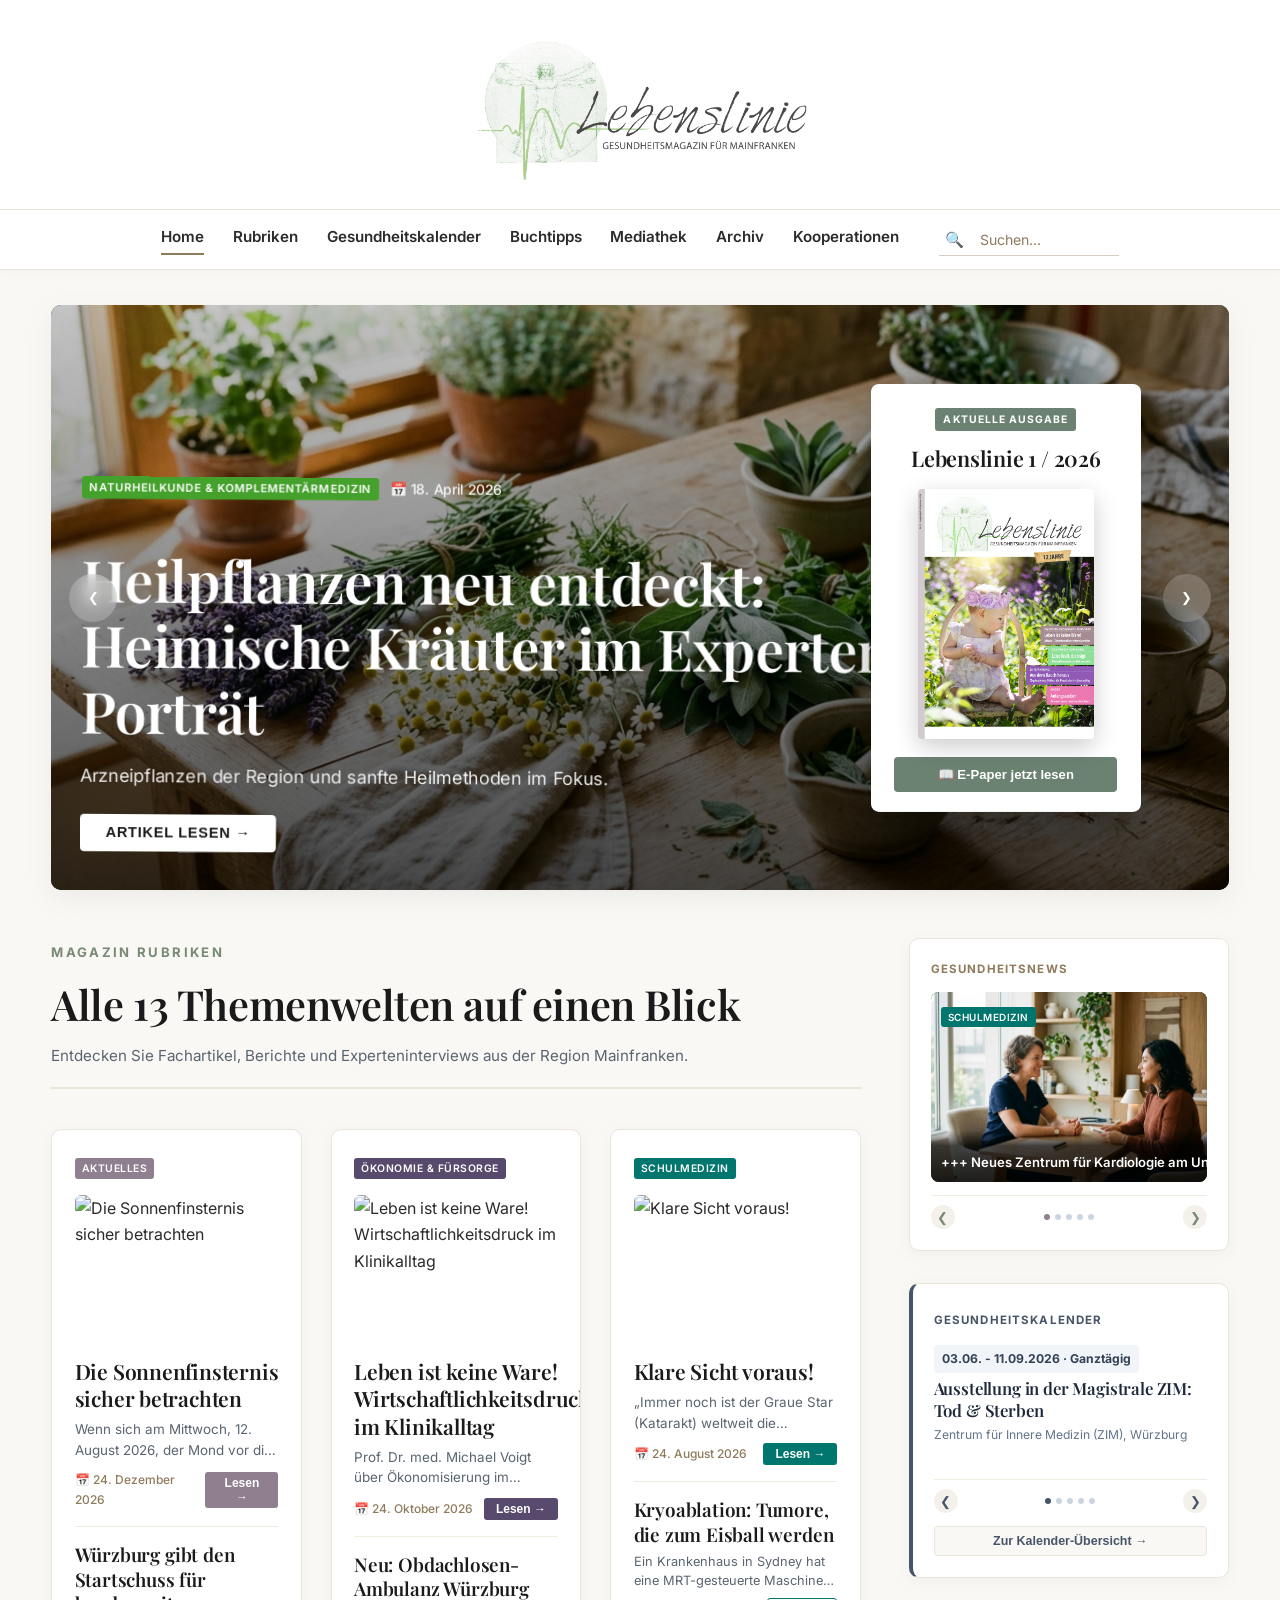
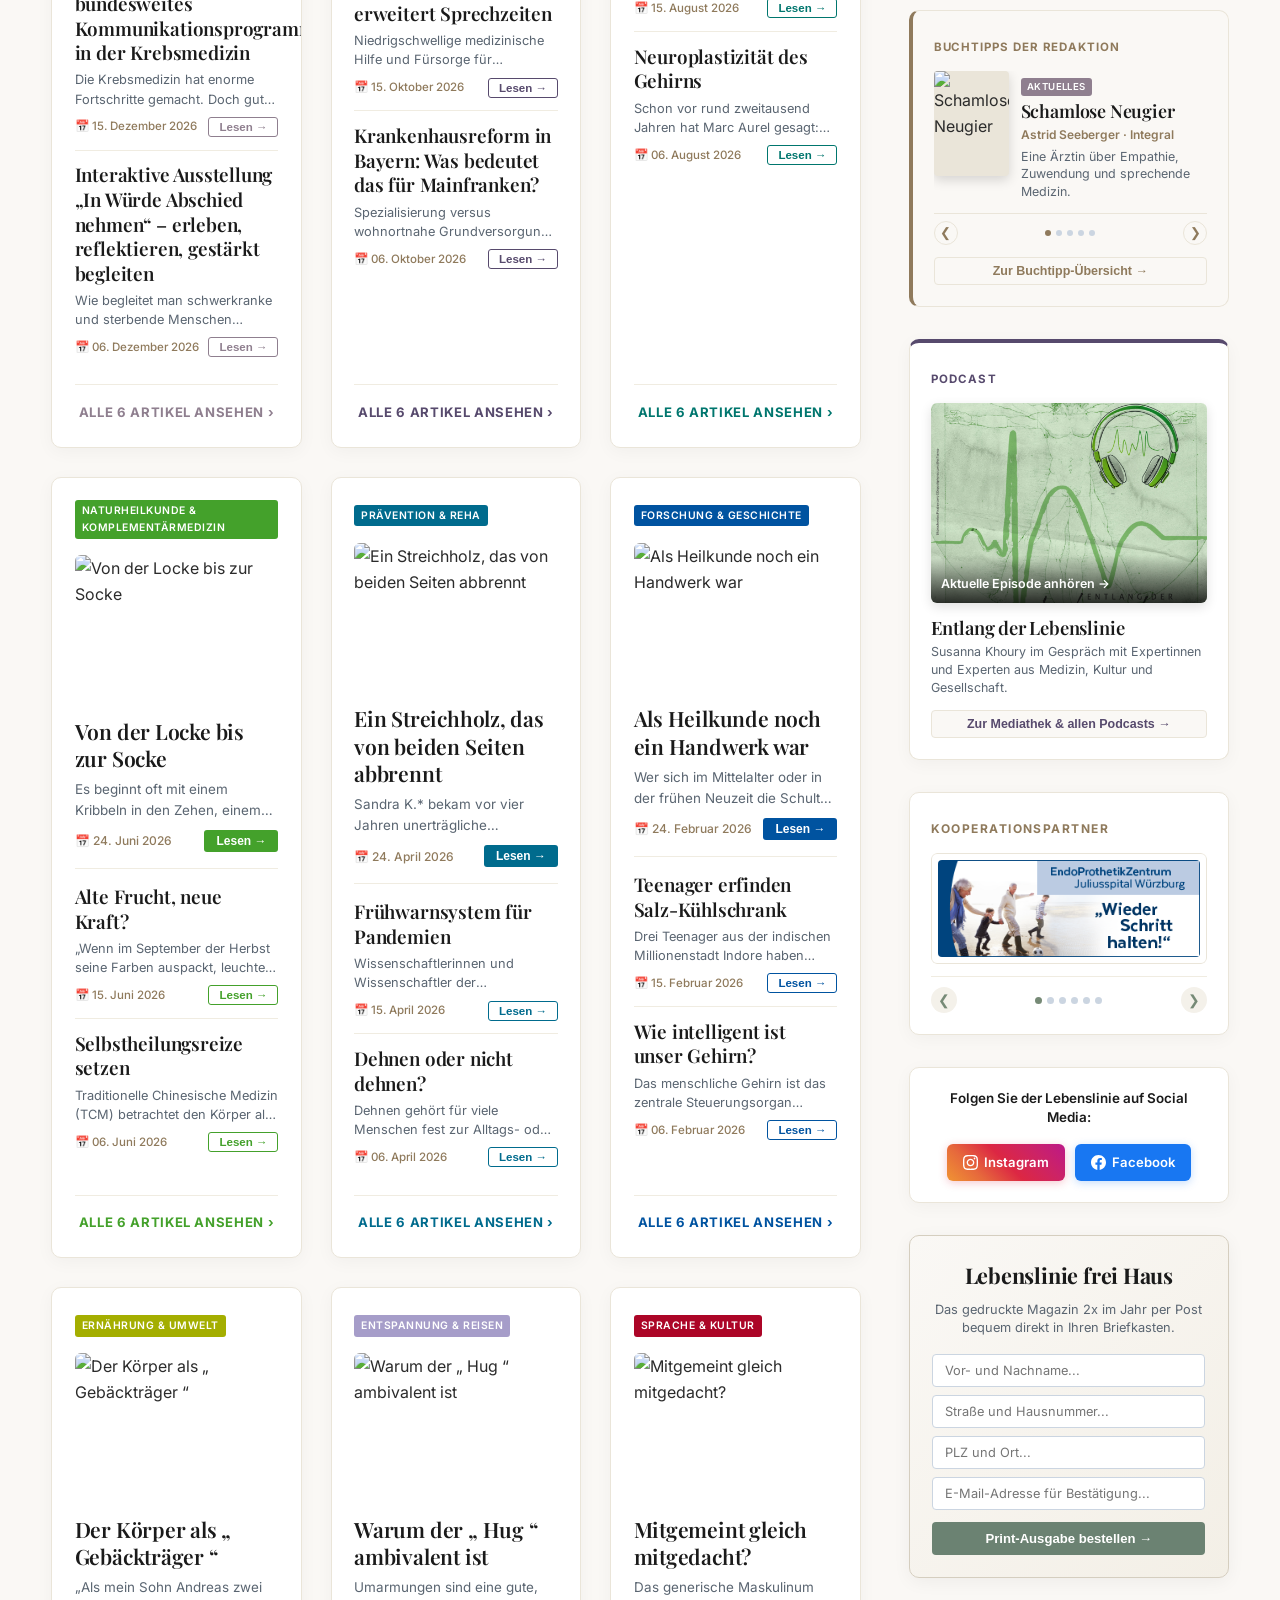
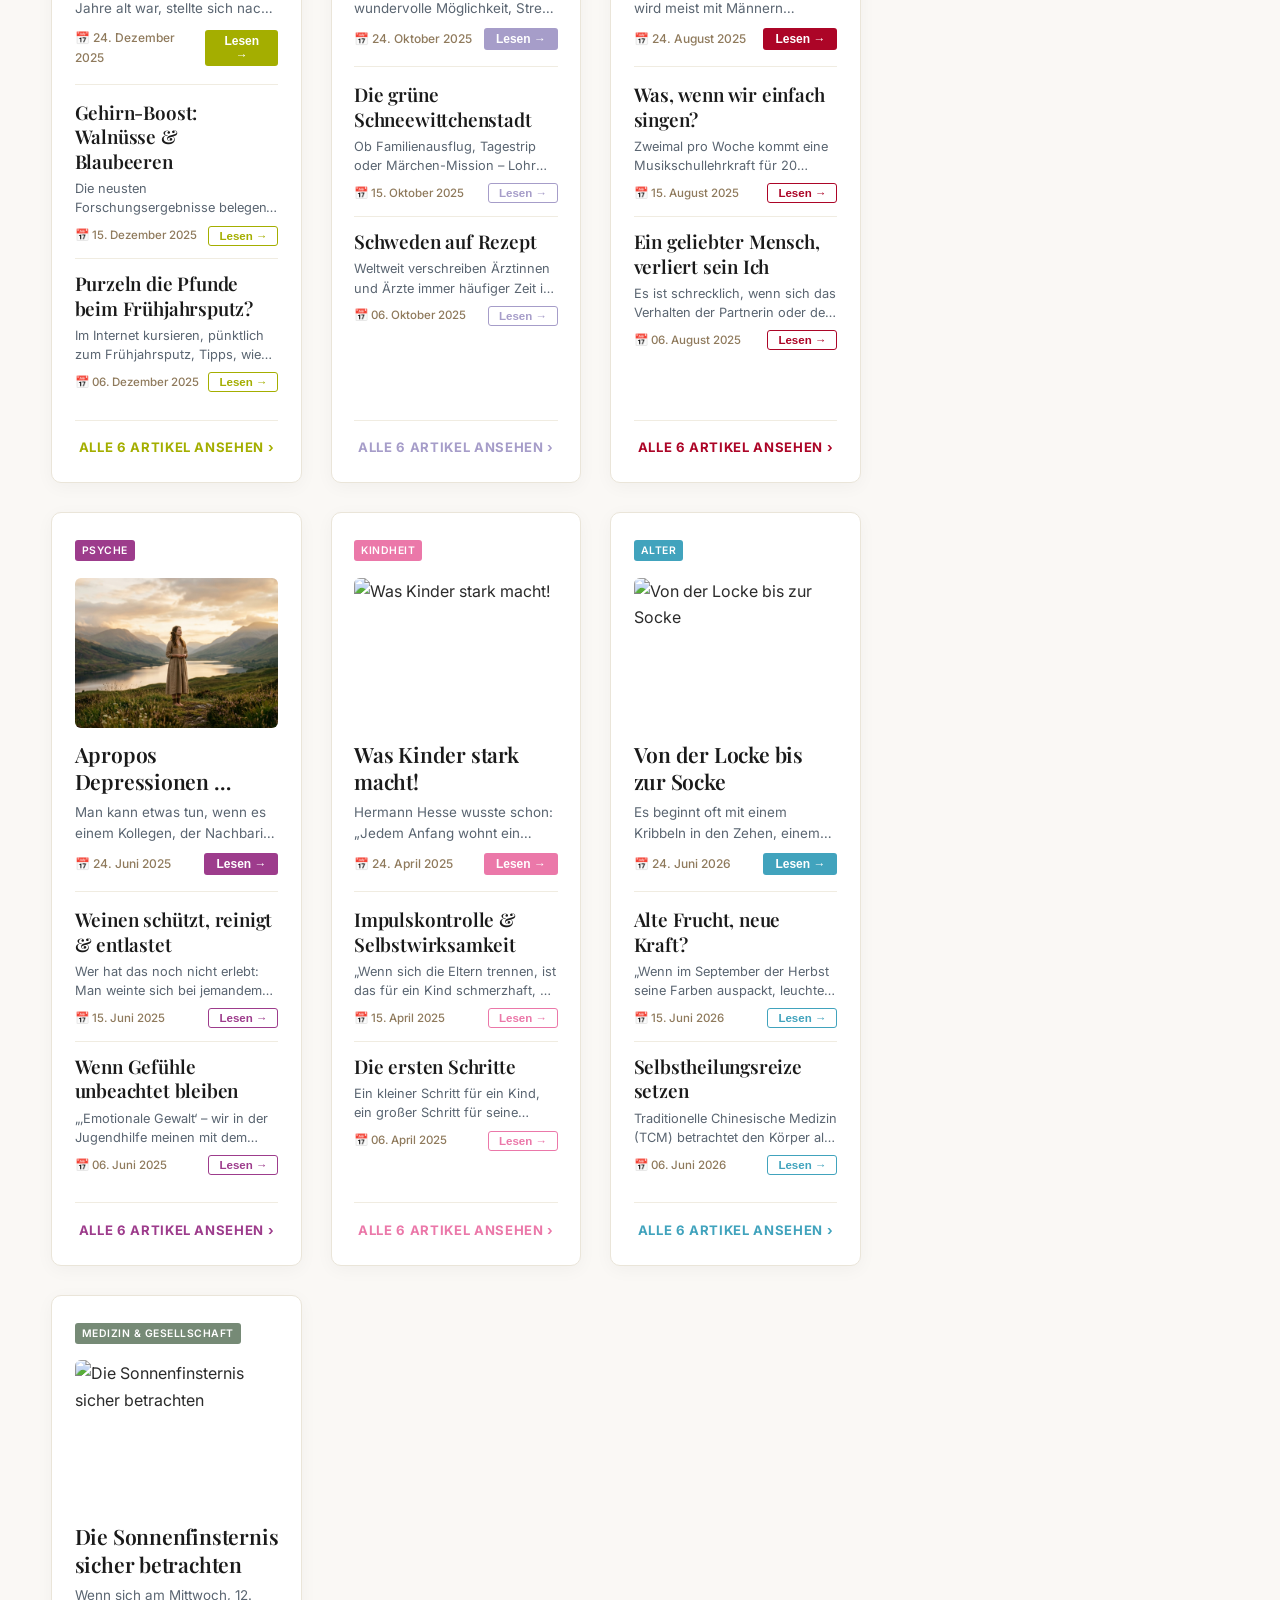
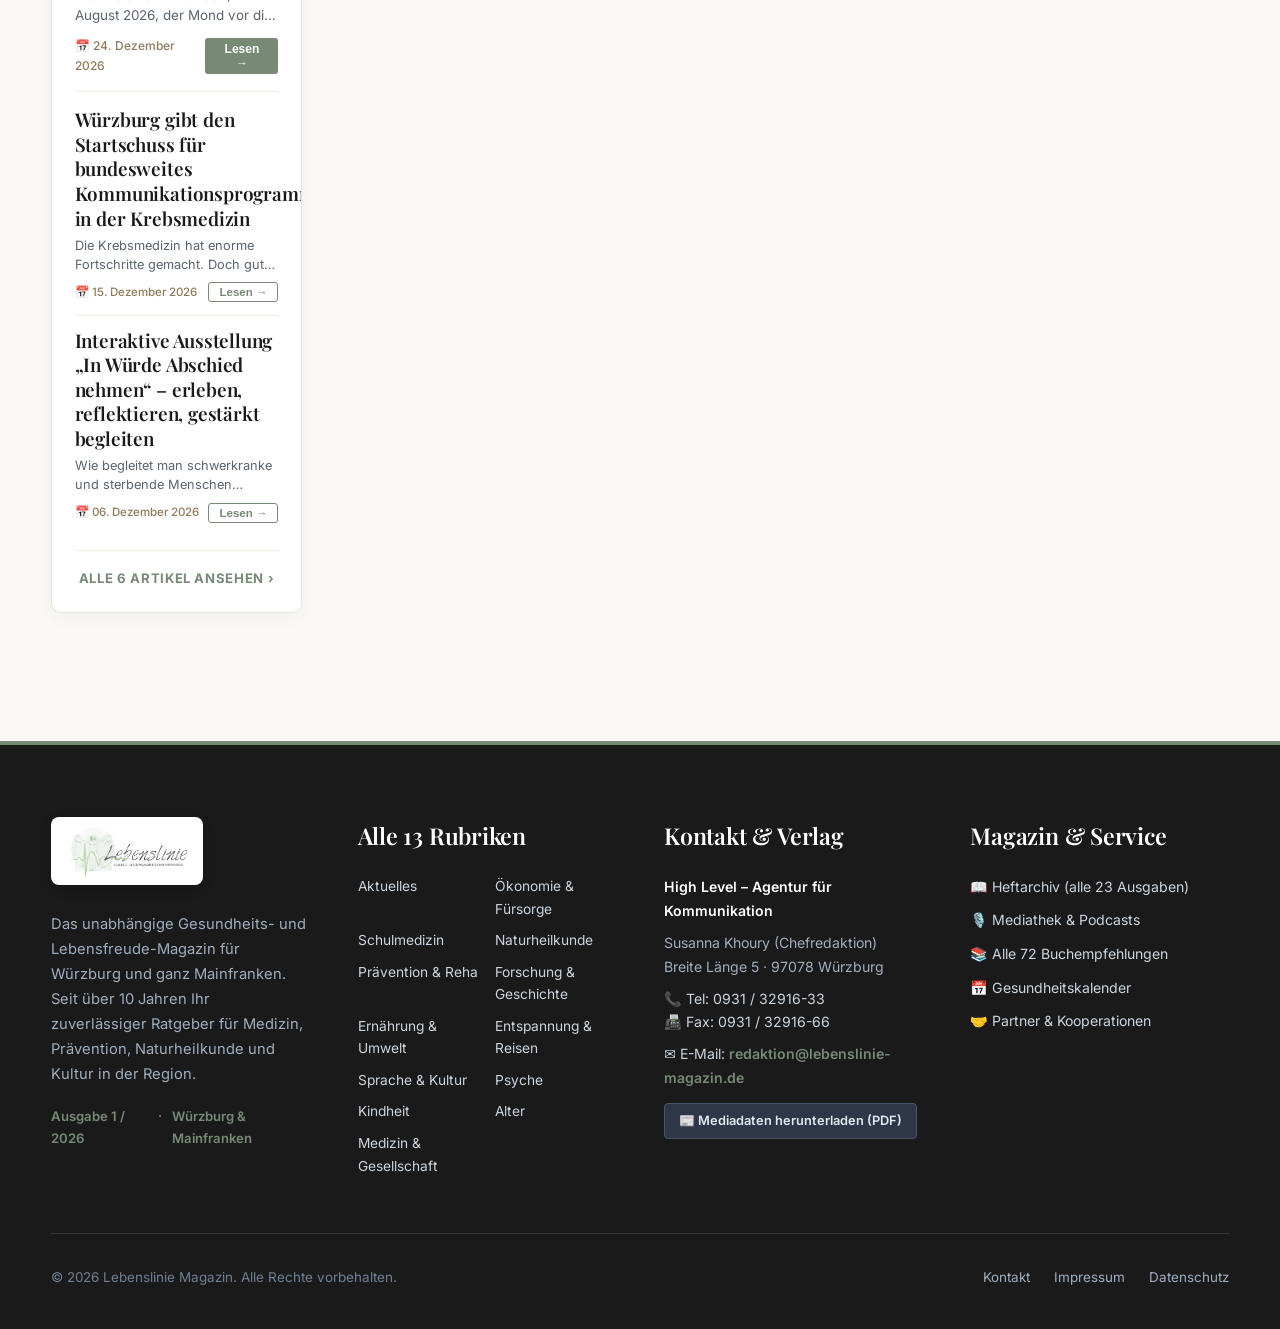
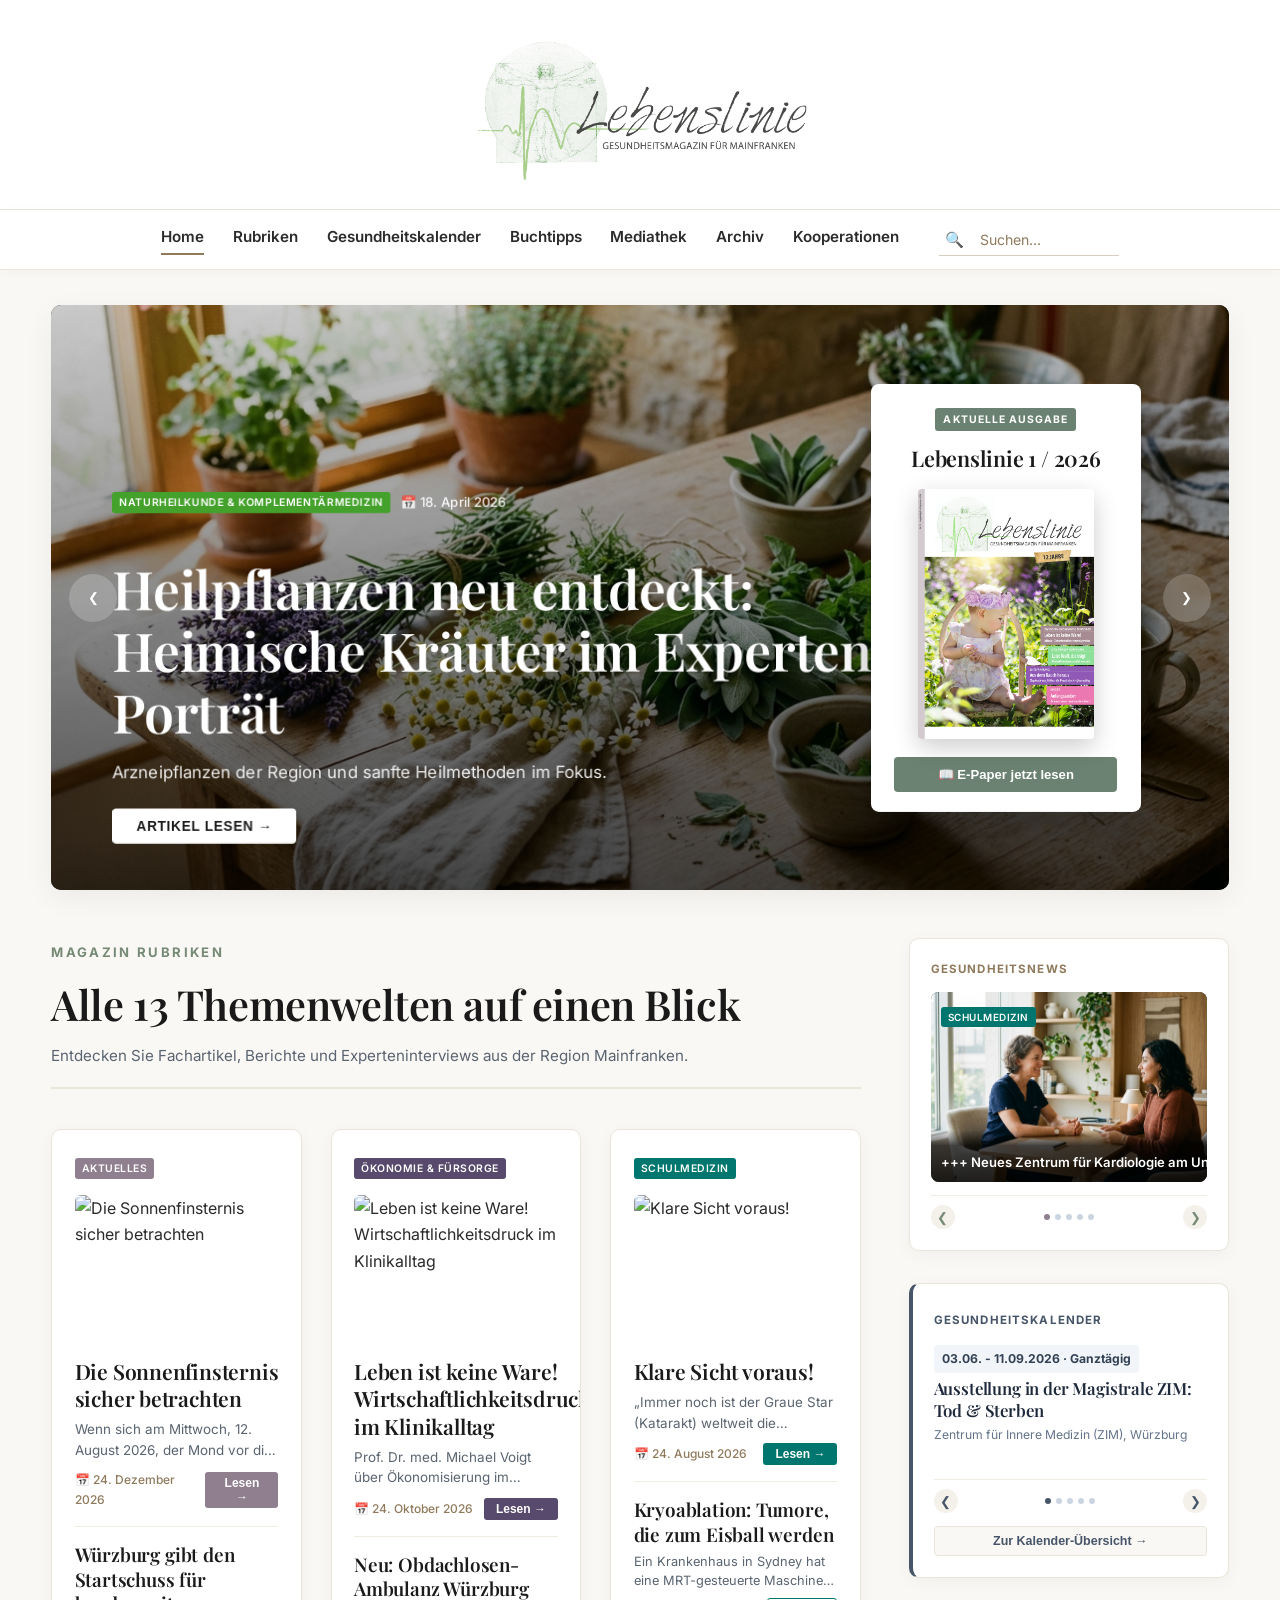
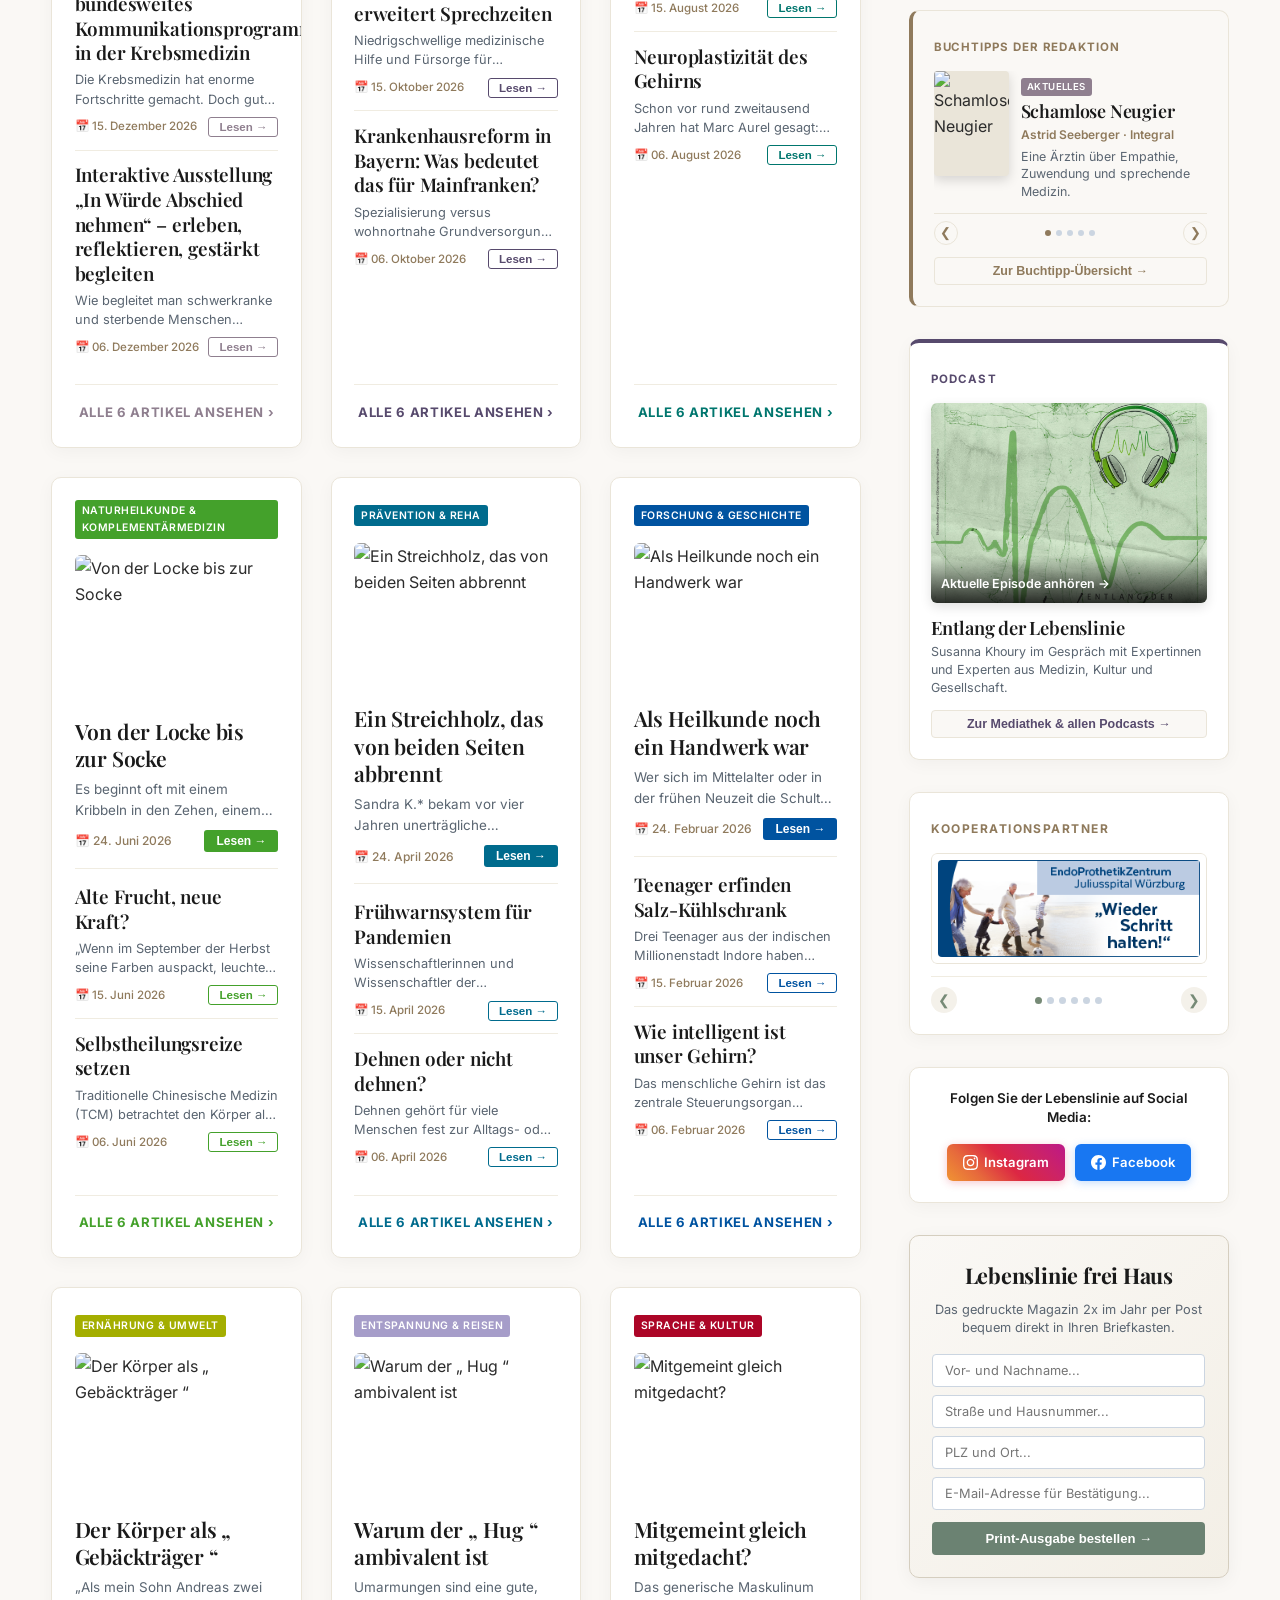
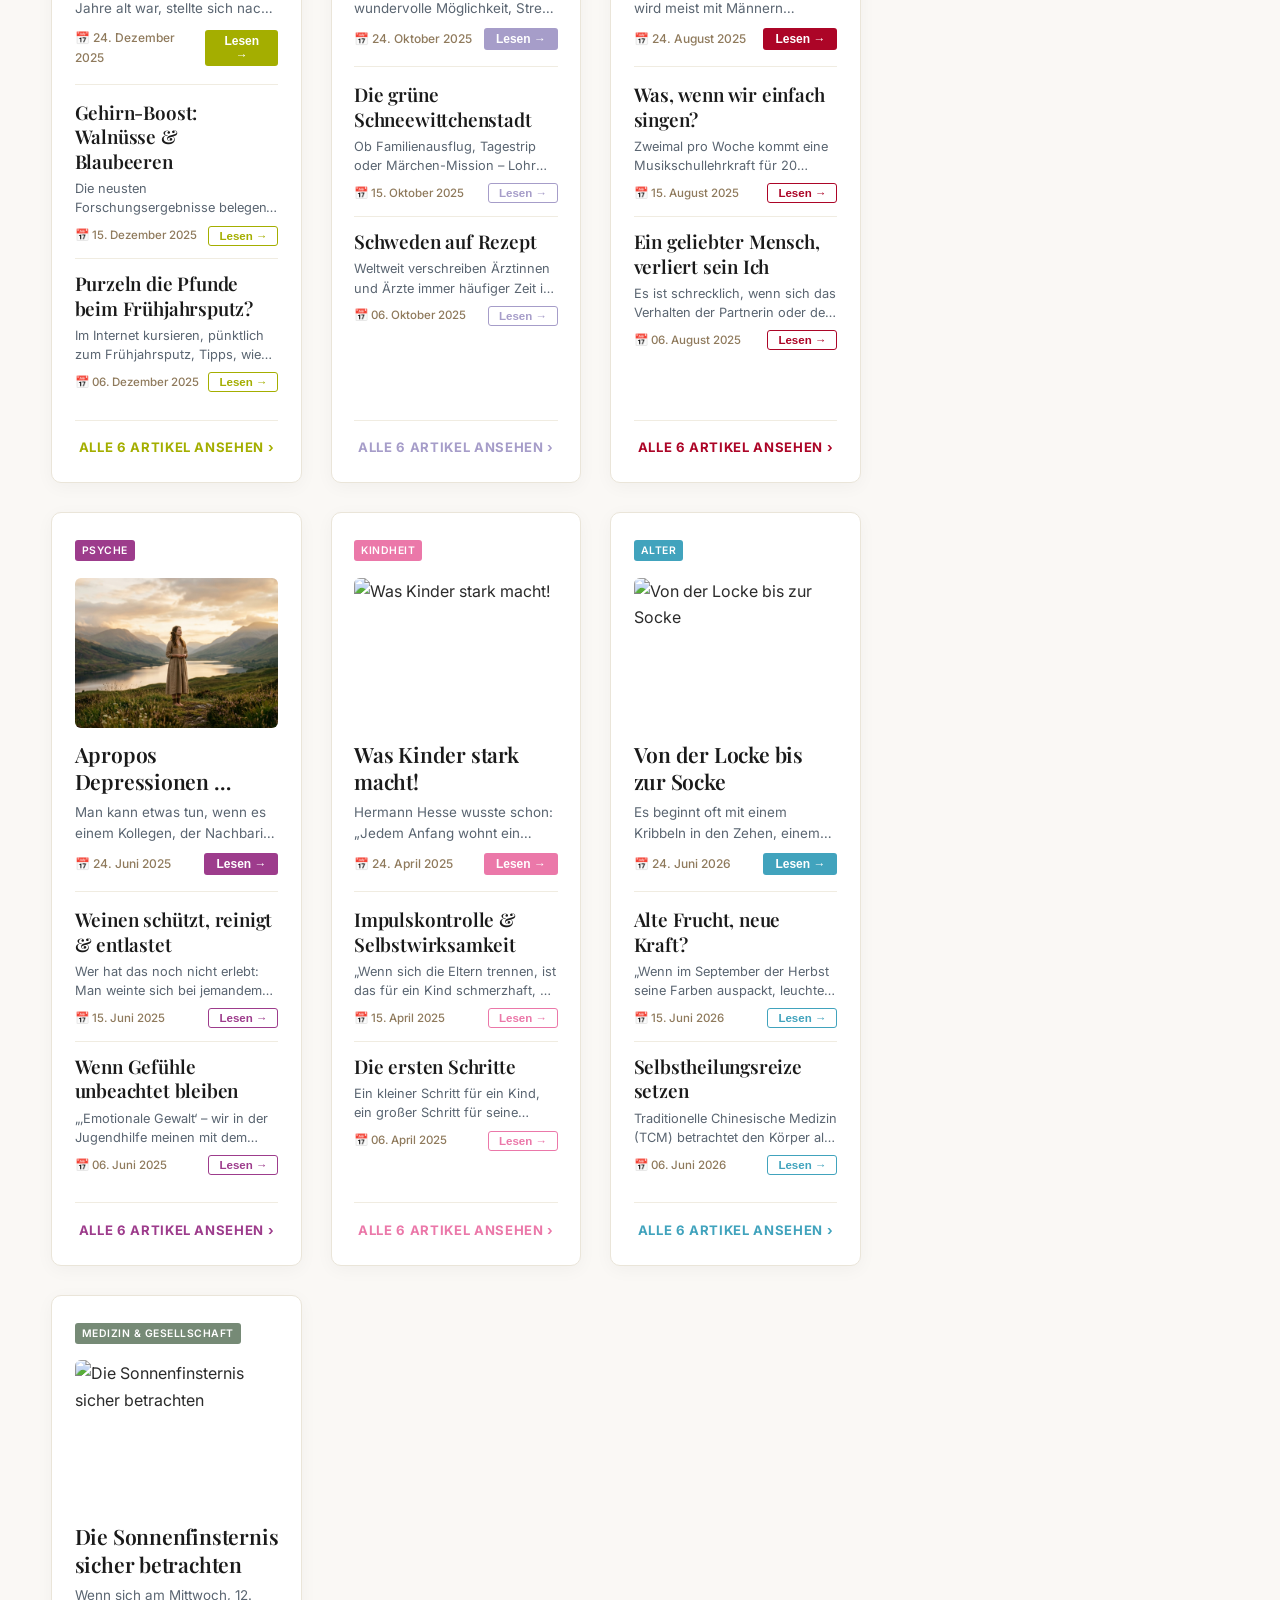
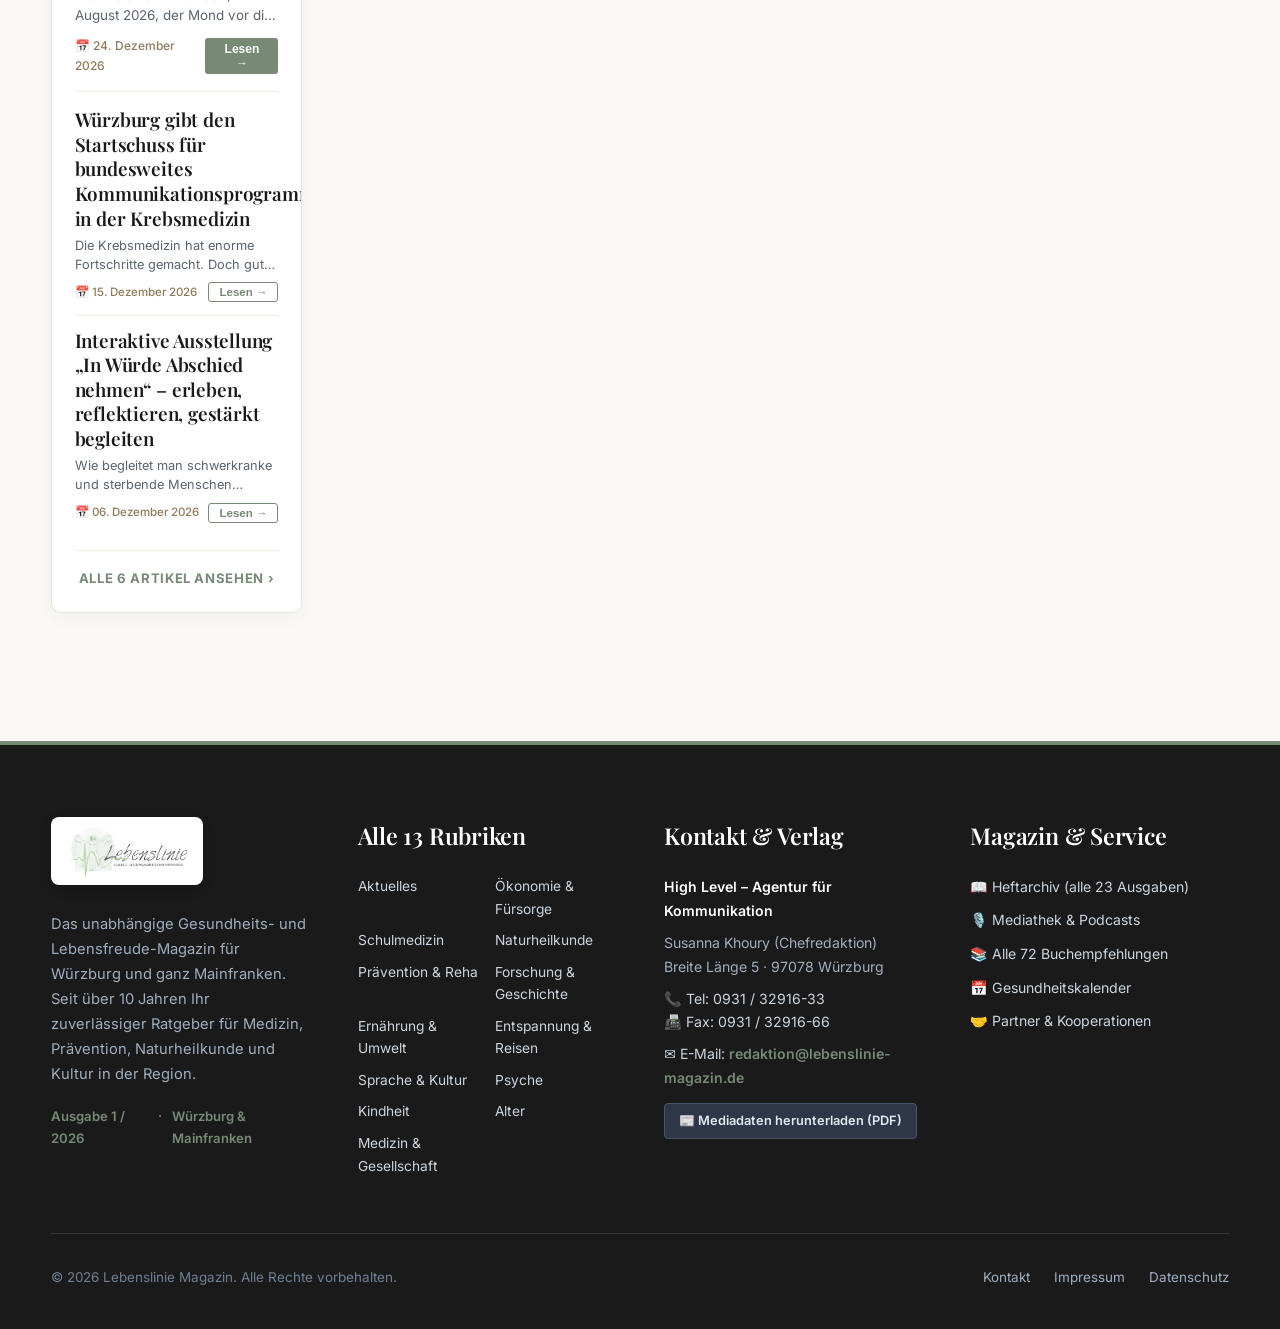
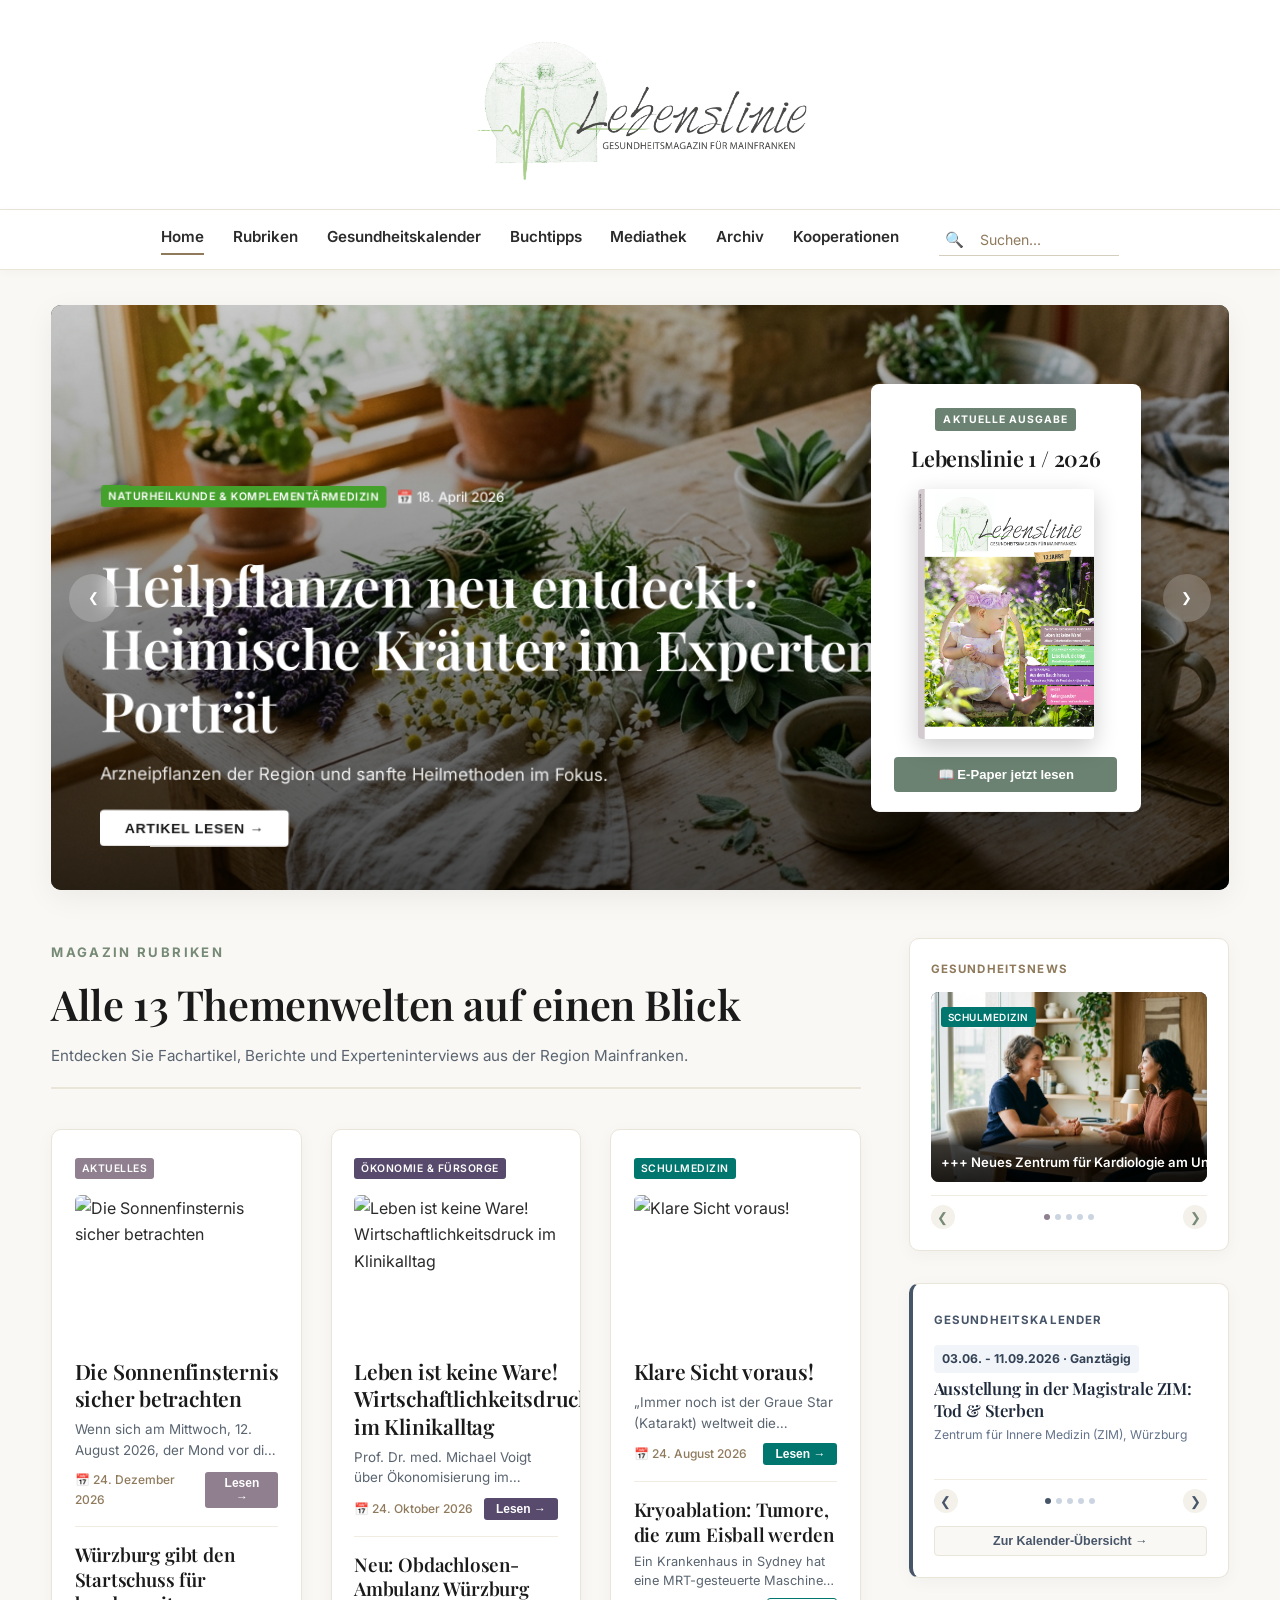
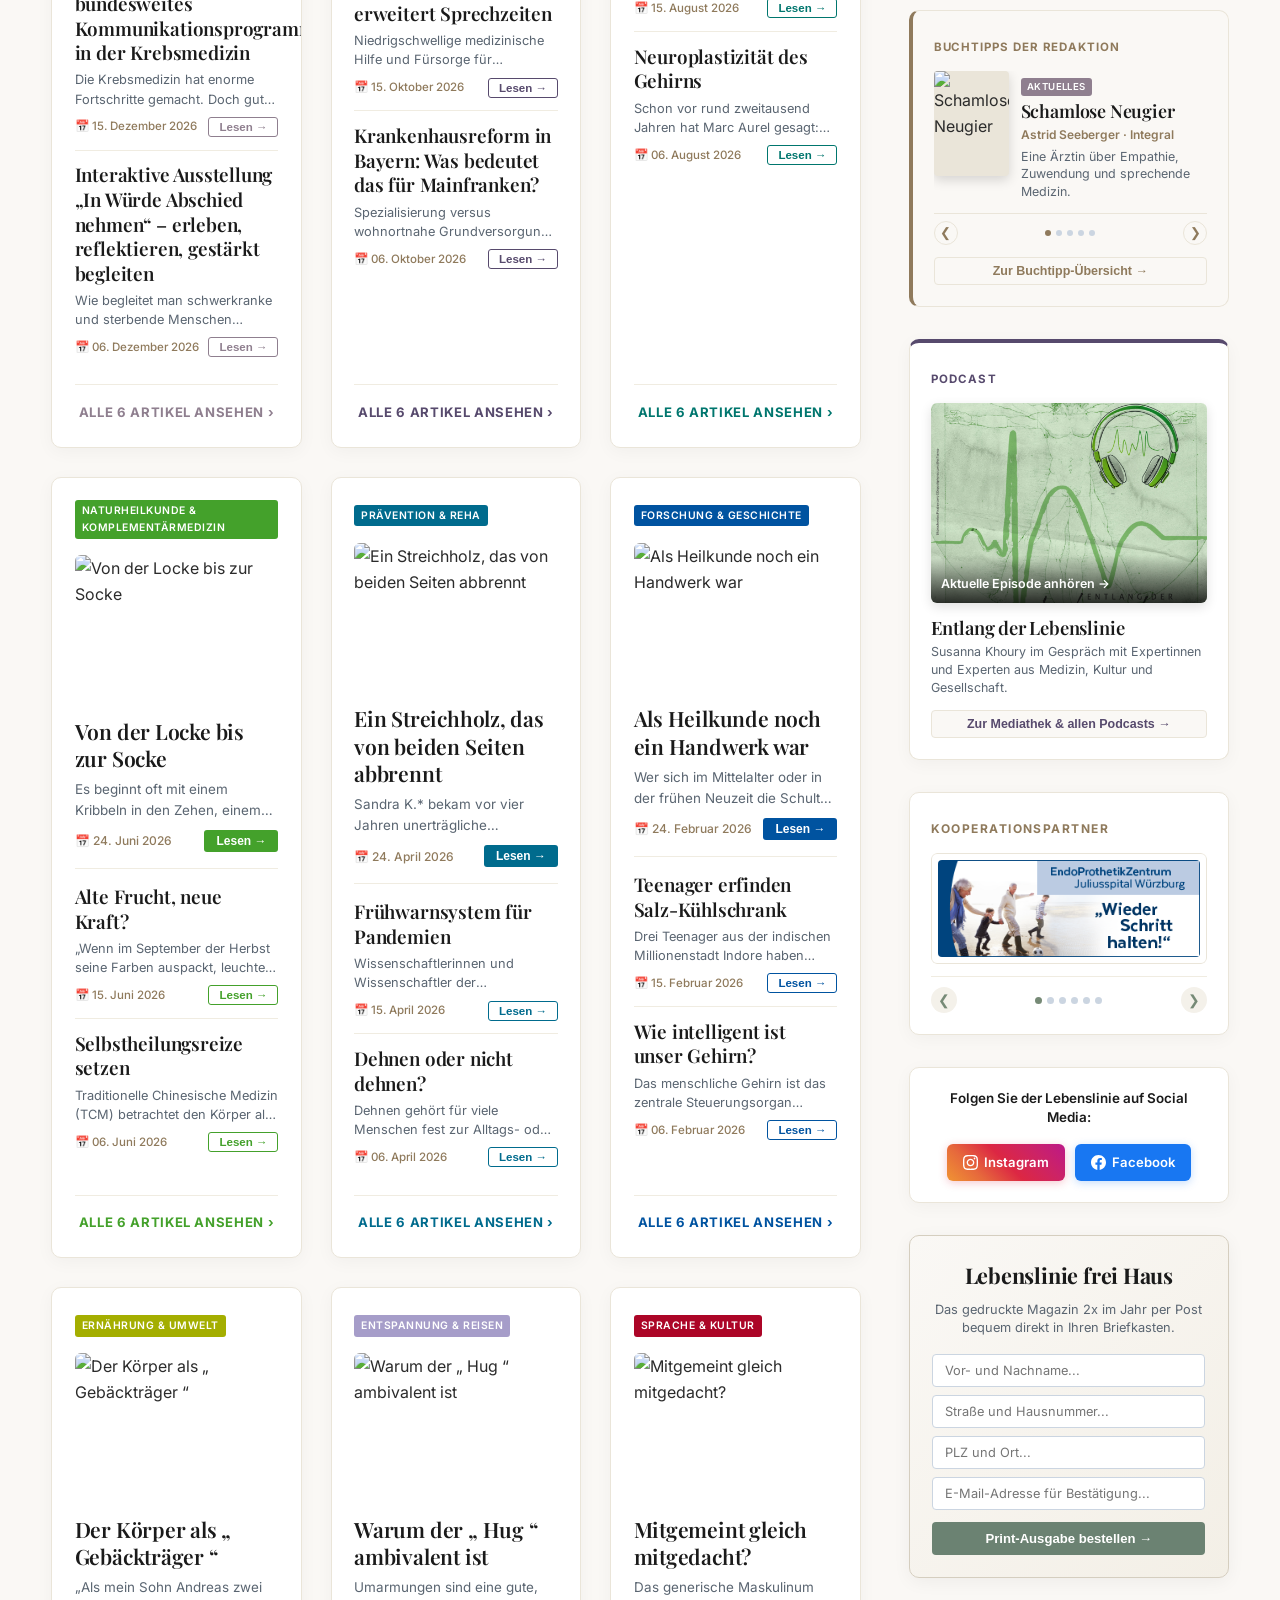
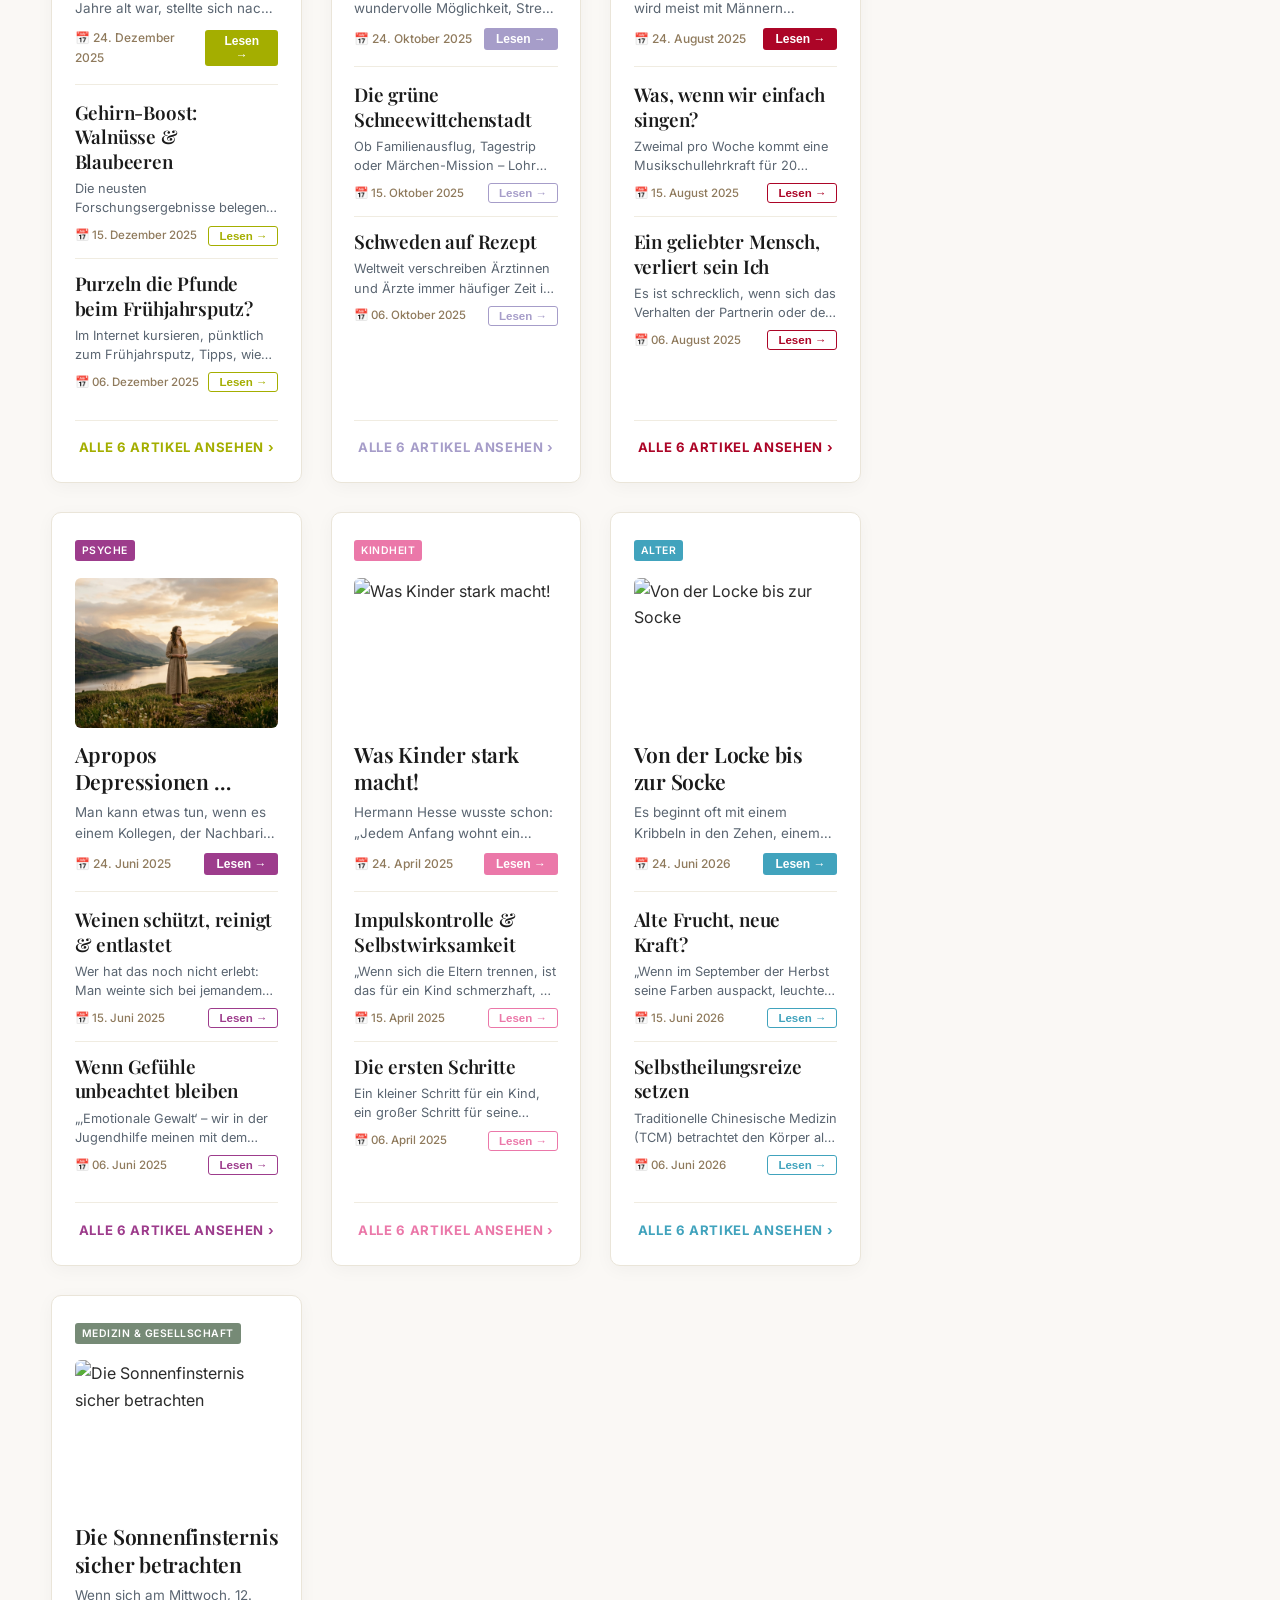
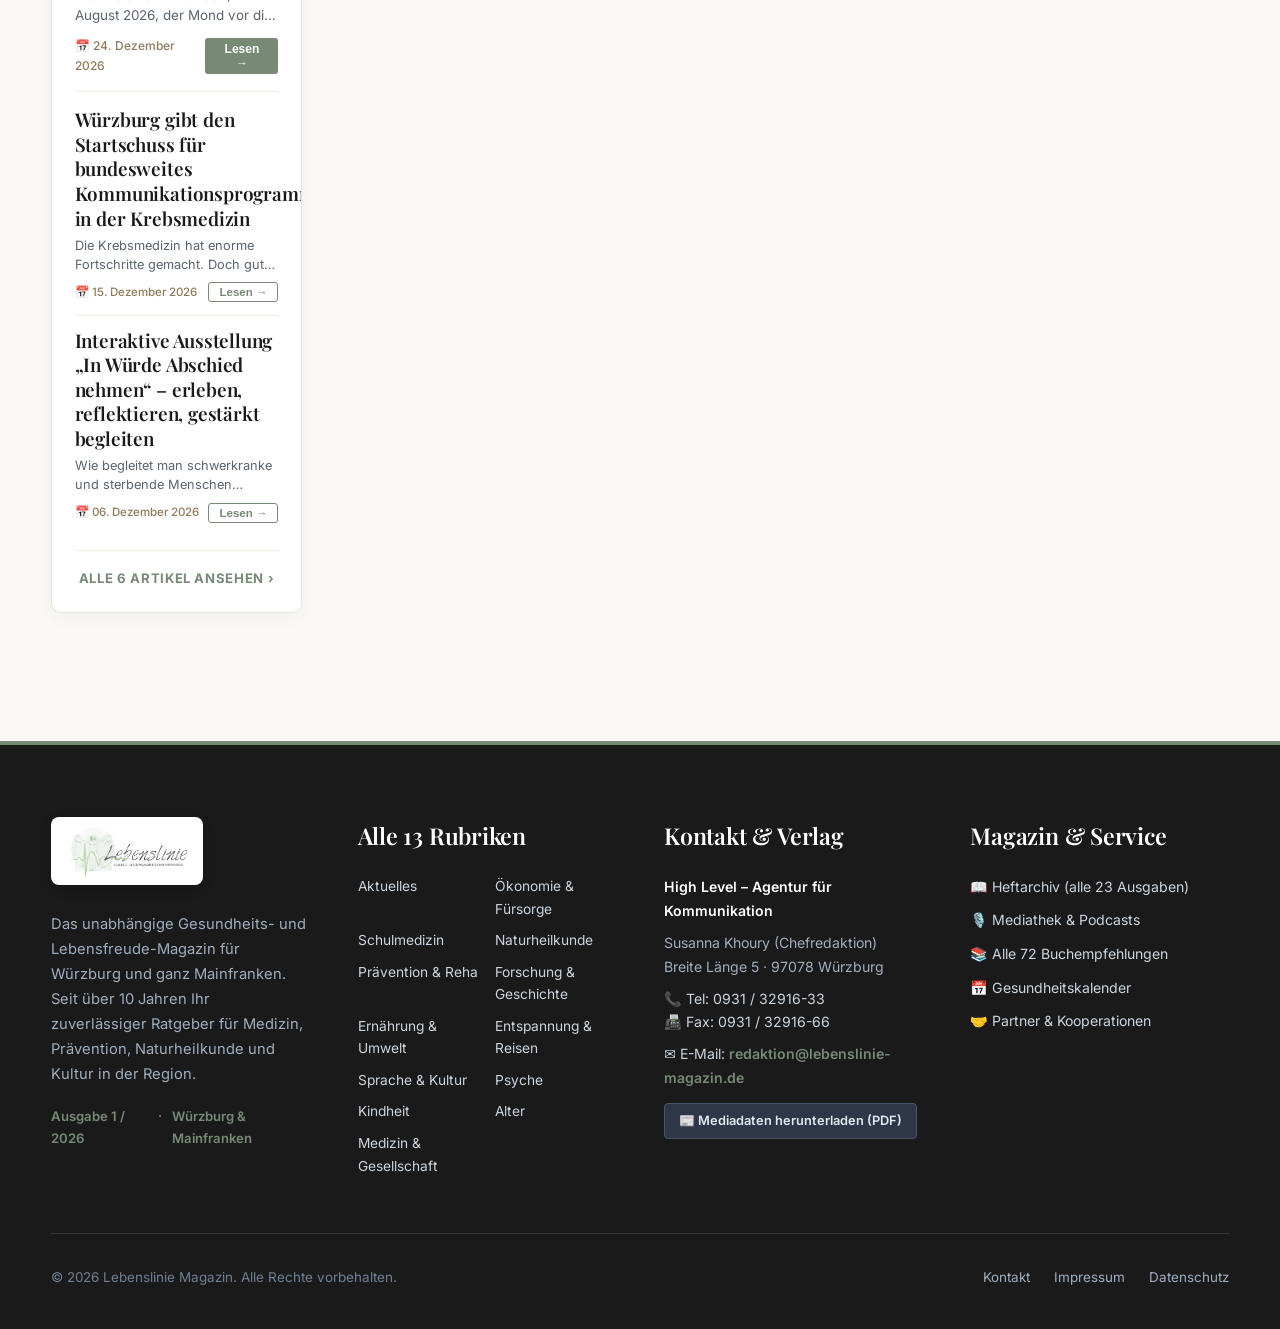
